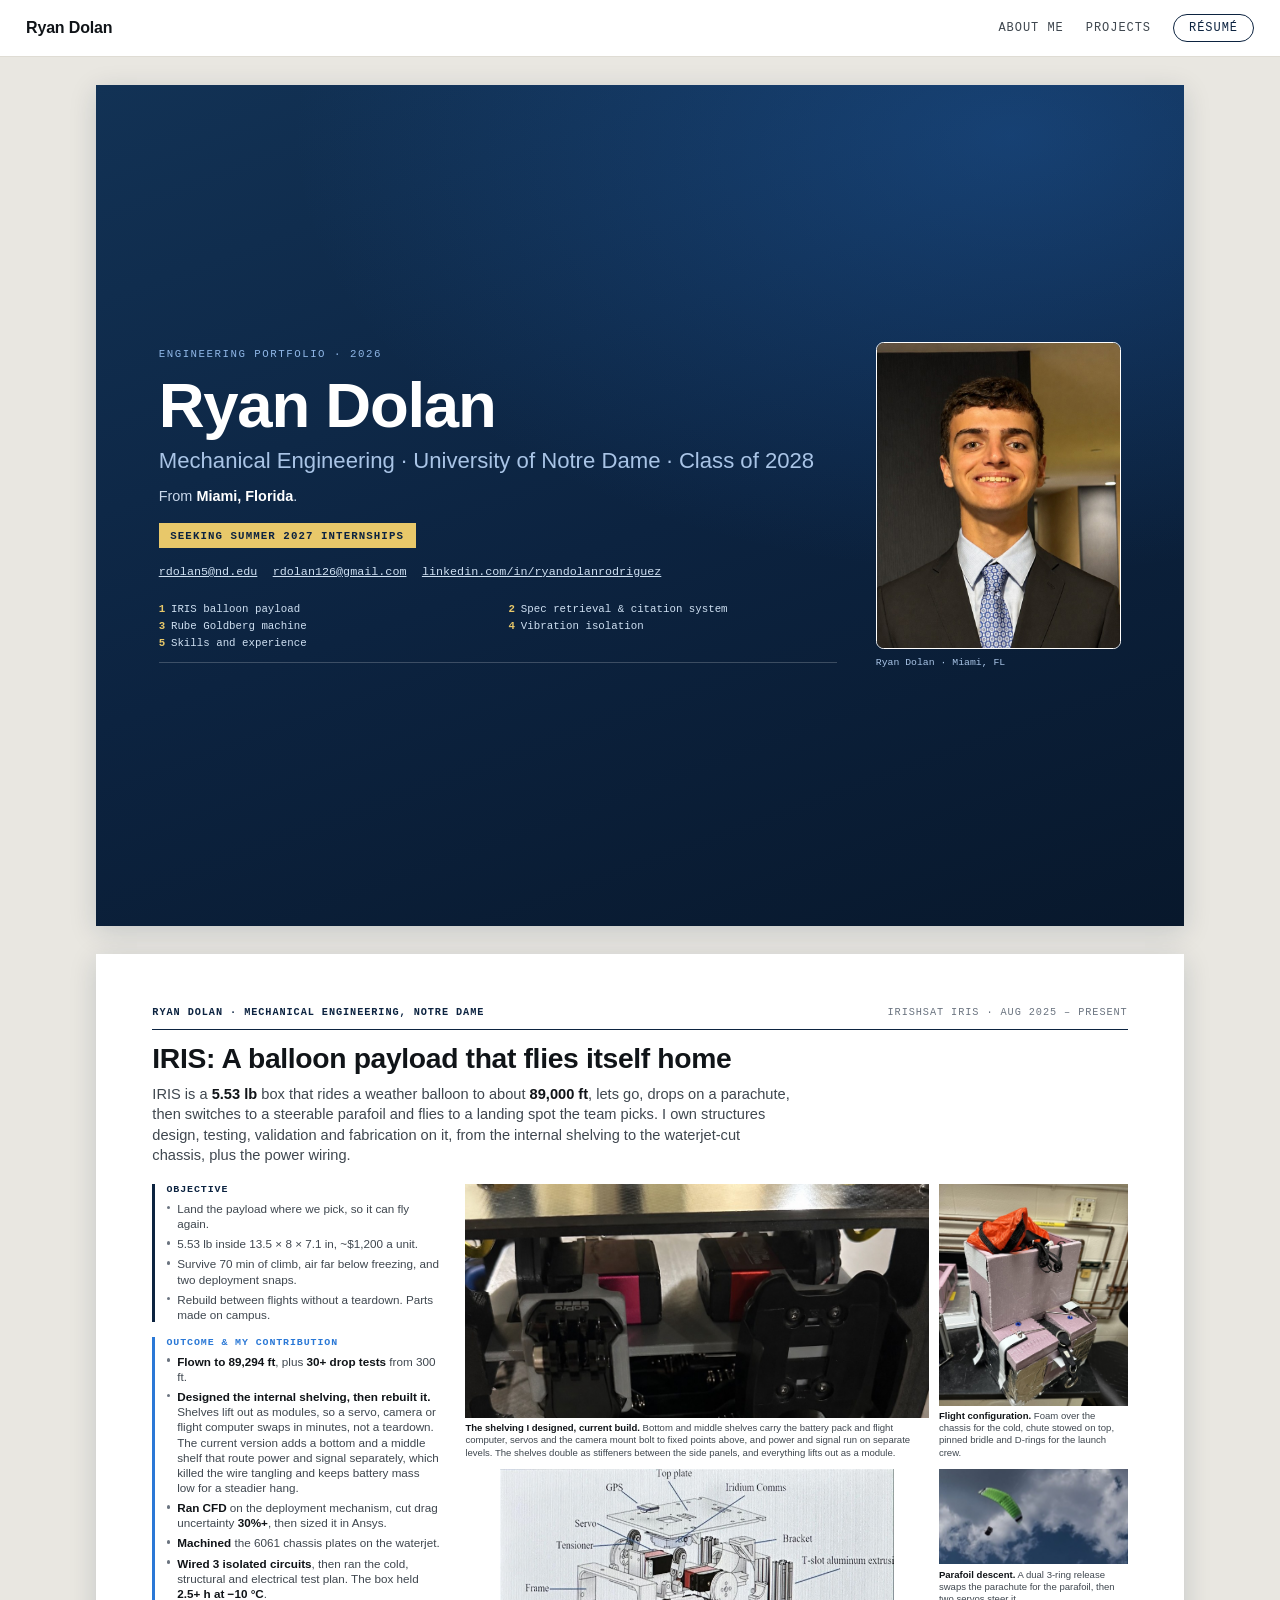
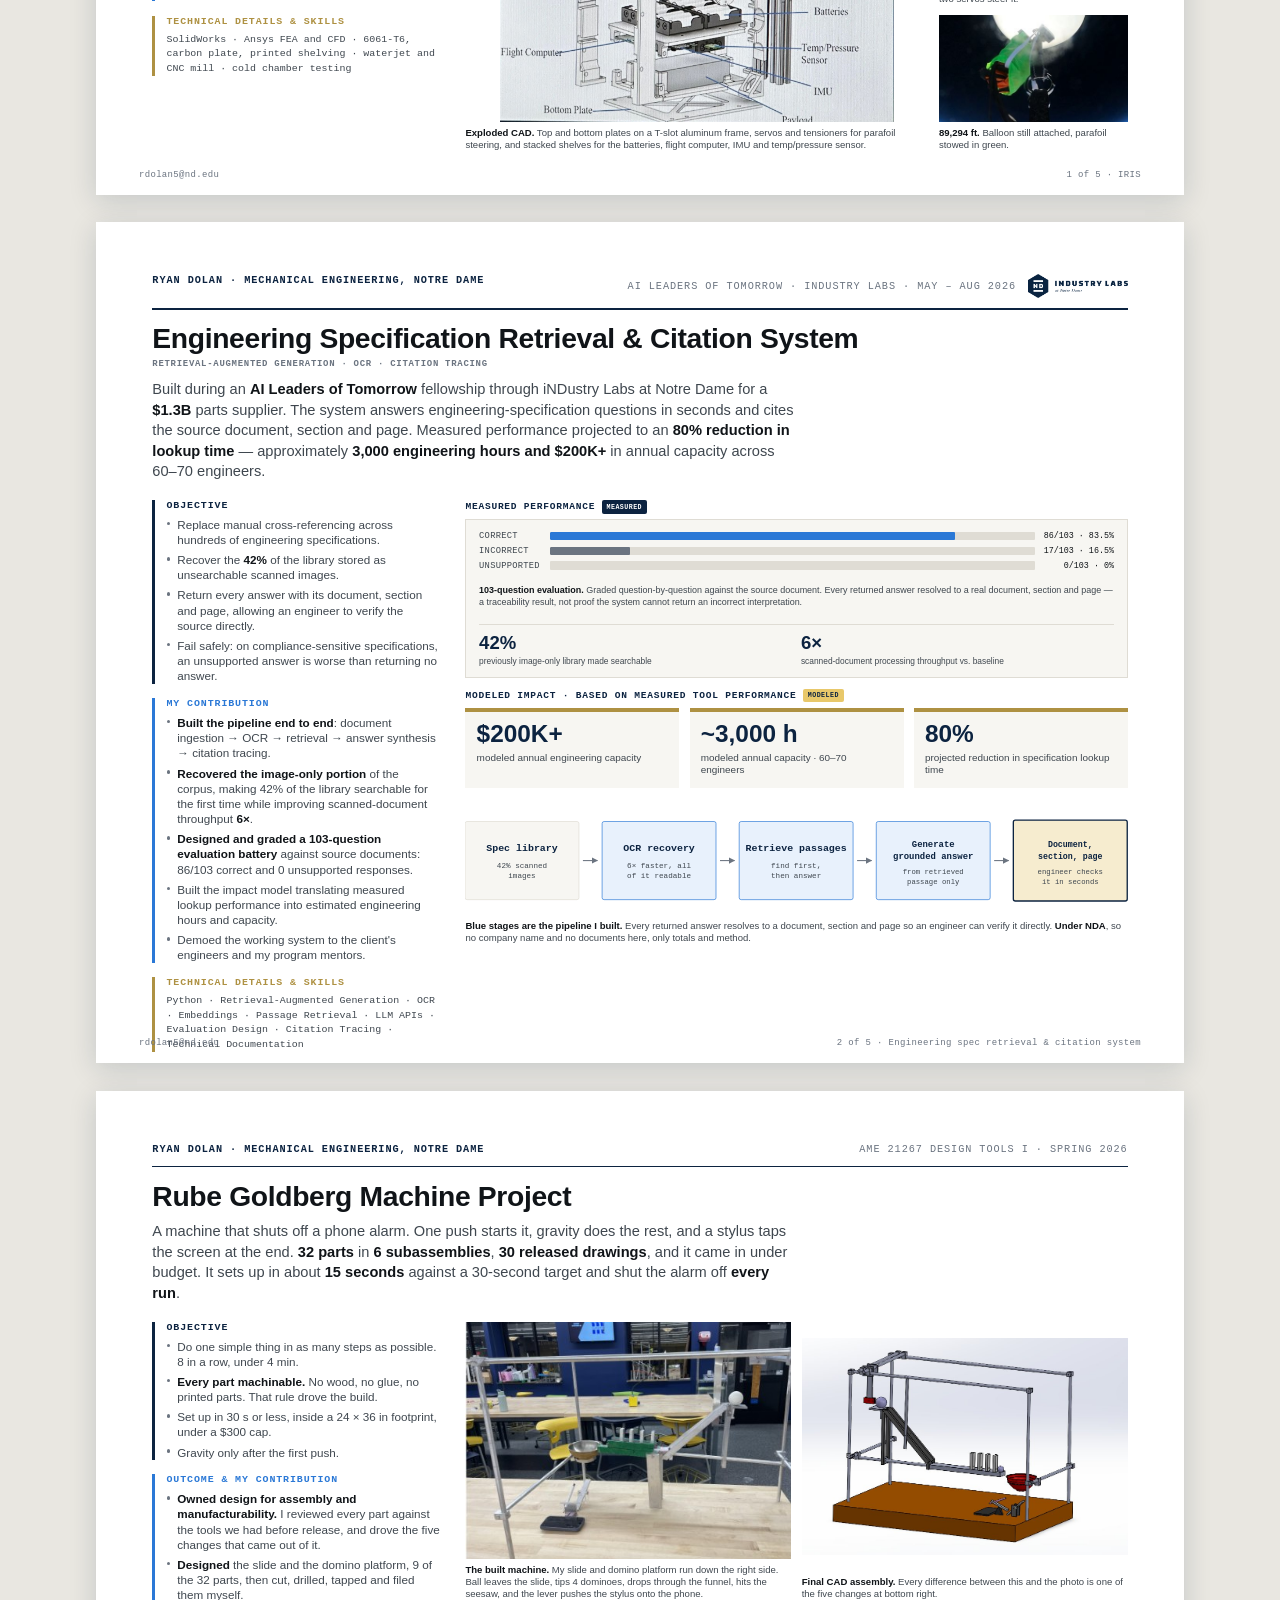
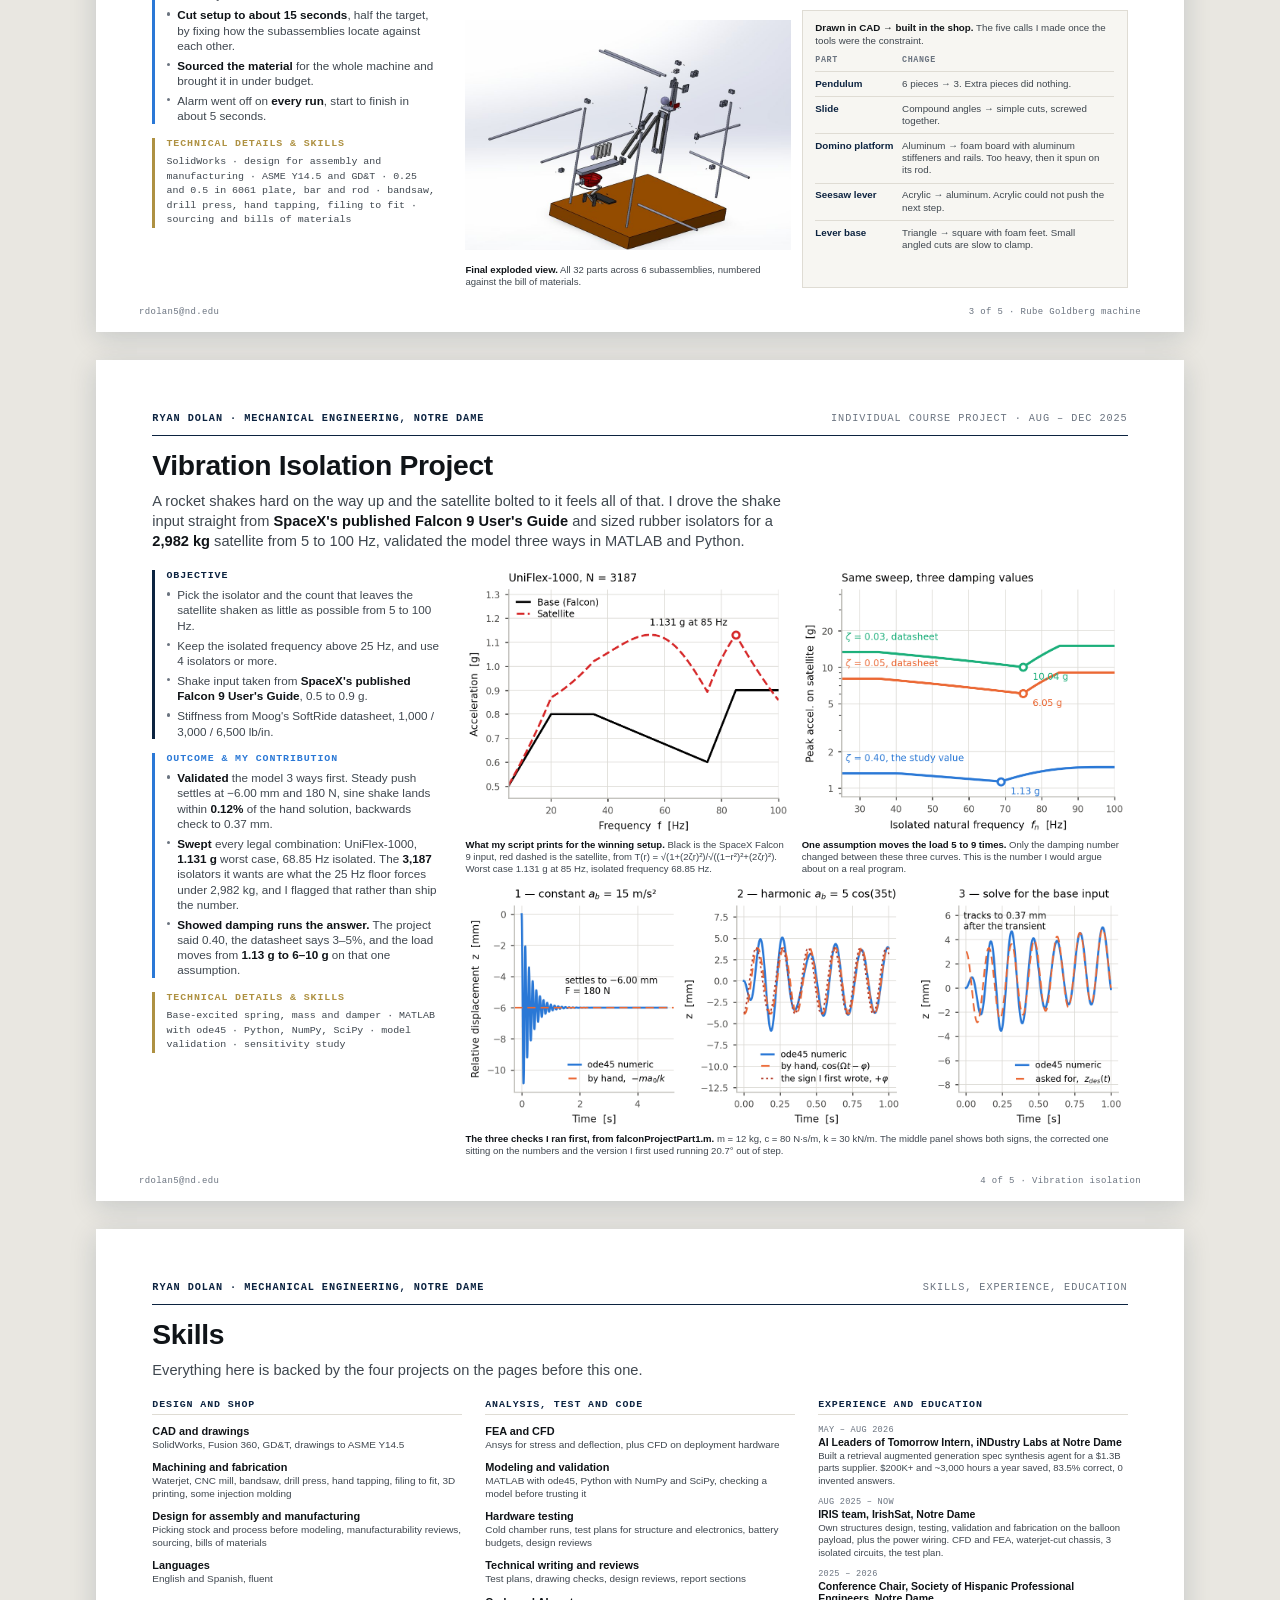
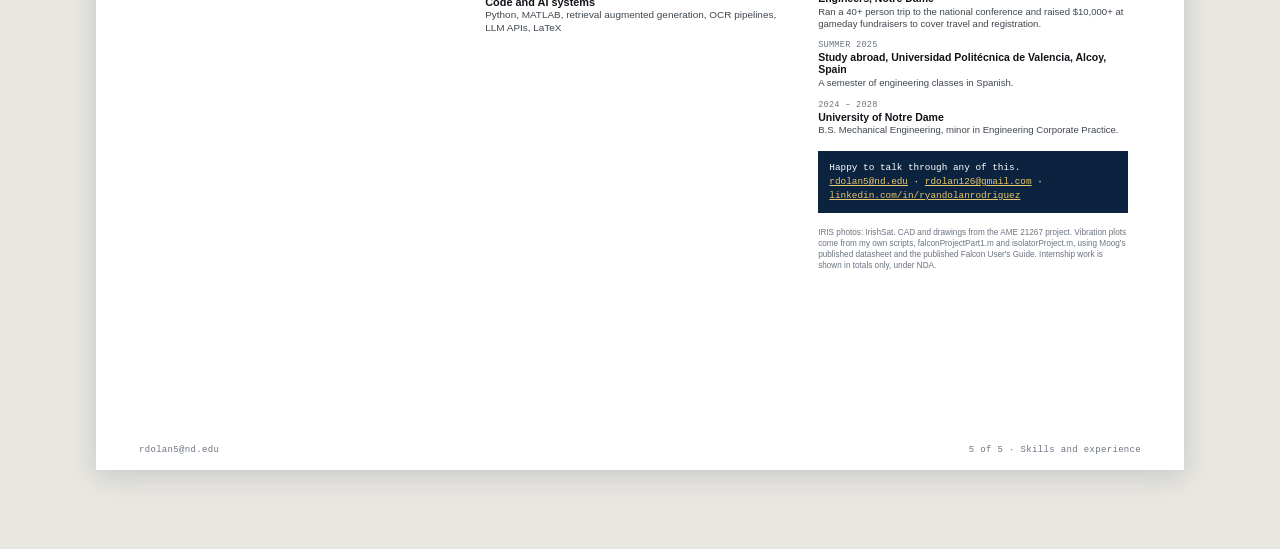
==== index.html @ 78725874 "IRIS page: add exploded CAD view Co-Authored-By: Claude Opus 5.5 <noreply@anthropic.com>" ====
<!DOCTYPE html>
<html>
<head>
  <meta charset="utf-8">
  <title>Ryan Dolan · Engineering Portfolio</title>
  <style>
    * { margin: 0; padding: 0; box-sizing: border-box; }
    body { background: #faf9f5; display: flex; align-items: center; justify-content: center; min-height: 100vh; font-family: -apple-system, BlinkMacSystemFont, sans-serif; }
    #__bundler_loading { position: fixed; bottom: 20px; right: 20px; font: 13px/1.4 -apple-system, BlinkMacSystemFont, sans-serif; color: #666; background: #fff; padding: 8px 14px; border-radius: 8px; box-shadow: 0 1px 4px rgba(0,0,0,0.12); z-index: 10000; }
    #__bundler_thumbnail { position: fixed; inset: 0; width: 100%; height: 100%; display: flex; align-items: center; justify-content: center; background: #faf9f5; z-index: 9999; }
    #__bundler_thumbnail svg { width: 100%; height: 100%; object-fit: contain; }
    #__bundler_placeholder { color: #999; font-size: 14px; }
  </style>
  <noscript>
    <style>#__bundler_loading { display: none; }</style>
    <div style="position:fixed;bottom:12px;left:12px;font:13px/1.4 -apple-system,BlinkMacSystemFont,sans-serif;color:#999;background:rgba(255,255,255,0.9);padding:6px 12px;border-radius:6px;box-shadow:0 1px 4px rgba(0,0,0,0.08);z-index:10000;">
      This page requires JavaScript to display.
    </div>
  </noscript>
</head>
<body>
  <div id="__bundler_thumbnail">
<svg xmlns="http://www.w3.org/2000/svg" viewBox="0 0 400 400">
  <rect width="400" height="400" fill="#0c2340"></rect>
  <text x="200" y="230" text-anchor="middle" font-family="Georgia, serif" font-size="150" font-weight="700" fill="#e8c86a">RD</text>
  <text x="200" y="290" text-anchor="middle" font-family="monospace" font-size="20" letter-spacing="4" fill="#8fb6e6">PORTFOLIO</text>
</svg>
</div>
  <div id="__bundler_loading">Unpacking...</div>

  <script>
    
document.addEventListener('DOMContentLoaded', async function() {
  const loading = document.getElementById('__bundler_loading');
  function setStatus(msg) { if (loading) loading.textContent = msg; }

  const FONT_MIME = /^(font[/]|application[/](x-)?font-|application[/]vnd\.ms-fontobject)/i;
  const MIME_TOKEN = /^[\w.+-]+[/][\w.+-]+$/;
  function toBase64(bytes) {
    let bin = '';
    for (let i = 0; i < bytes.length; i += 0x8000) {
      bin += String.fromCharCode.apply(null, bytes.subarray(i, i + 0x8000));
    }
    return btoa(bin);
  }

  // Error sink persists across replaceWith since it's on window, not the DOM.
  window.addEventListener('error', function(e) {
    // Failed resource loads (CSP-blocked links, scripts, images) fire plain
    // events at the element — warn only; real JS errors carry message/error.
    if (!e.message && !e.error && e.target && e.target !== window) {
      console.warn('[bundle] resource failed to load:',
        e.target.tagName, String(e.target.src || e.target.href || ''));
      return;
    }
    var p = document.body || document.documentElement;
    var d = document.getElementById('__bundler_err') || p.appendChild(document.createElement('div'));
    d.id = '__bundler_err';
    d.style.cssText = 'position:fixed;bottom:12px;left:12px;right:12px;font:12px/1.4 ui-monospace,monospace;background:#2a1215;color:#ff8a80;padding:10px 14px;border-radius:8px;border:1px solid #5c2b2e;z-index:99999;white-space:pre-wrap;max-height:40vh;overflow:auto';
    d.textContent = (d.textContent ? d.textContent + String.fromCharCode(10) : '') +
      '[bundle] ' + (e.message || e.type) +
      (e.filename ? ' (' + e.filename.slice(0, 60) + ':' + e.lineno + ')' : '');
  }, true);

  try {
    const manifestEl = document.querySelector('script[type="__bundler/manifest"]');
    const templateEl = document.querySelector('script[type="__bundler/template"]');
    if (!manifestEl || !templateEl) {
      setStatus('Error: missing bundle data');
      console.error('[bundler] Missing script tags — manifestEl:', !!manifestEl, 'templateEl:', !!templateEl);
      return;
    }

    const manifest = JSON.parse(manifestEl.textContent);
    let template = JSON.parse(templateEl.textContent);

    // Nested page bundles (iframe targets). Each ships ONCE, in the ROOT
    // document's manifest; frame srcs carry an about:blank#<uuid> marker
    // instead of a substitutable uuid. Every document mints the blobs for
    // its OWN frames — from local text at the root, or text obtained from
    // its DIRECT parent over the relay protocol below — so each frame
    // navigation stays same-origin with its initiator and a deduped page
    // loads at any depth on any host, including a file:// download's
    // opaque origins (where a blob minted by one document cannot be
    // navigated to by another).
    const pageOrderEl = document.querySelector('script[type="__bundler/page_order"]');
    const pageOrder = pageOrderEl ? JSON.parse(pageOrderEl.textContent) : [];
    const pageSet = new Set(pageOrder);
    const pageTexts = {};

    // ── Nested-page text protocol (parent-chain relay) ──
    // Page bundles ship once, in the ROOT document's manifest. Every
    // document mints the blobs for its OWN frames, obtaining page text
    // through a strict parent-chain relay: a document only ever SENDS to
    // its direct parent (which, for every document the publisher's own
    // runtime minted, is another publisher document) and only ACCEPTS
    // text from that direct parent; requests from below are honored only
    // for the document's own child frames, and the ROOT never sends
    // upward at all. That last rule is load-bearing: the artifact host's
    // frame-ancestors allows claude.ai (and friends) to frame an
    // artifact, so window.top can be a FOREIGN document — a top-addressed
    // protocol would hand page uuids to that ancestor and accept forged
    // "page text" from it, minting attacker HTML as an artifact-origin
    // blob document. The chain never touches the ancestor: requests stop
    // at the root, replies are origin-addressed per hop (never '*' when
    // an origin exists), and both directions are origin-gated (on https
    // a foreign sender's origin can never equal this document's; in
    // opaque contexts — file:// — everything serializes as 'null', where
    // an embedded EXTERNAL frame still fails the gate by carrying its
    // own real origin, and a sandboxed child of such a frame is excluded
    // by the own-child-frames check plus uuid unguessability). Shape is
    // deny-by-default: one request form, one reply form, no error
    // replies.
    // window.origin is the SERIALIZED SECURITY origin ('null' in opaque
    // contexts such as a sandboxed preview iframe) — location.origin is
    // computed from the URL and stays 'https://…' even when the document
    // is sandboxed, which would misgate every opaque chain.
    const OWN_TARGET = /^https?:[/][/]/.test(window.origin || '')
      ? window.origin
      : '*';
    function trustedOrigin(e) {
      if (e.origin === window.origin) return true; // https chains; opaque==opaque
      // file:// trees: Chrome serializes the file document's origin as
      // 'file://' while the blob: documents it mints serialize as 'null',
      // so the two legitimate shapes can never string-match — accept the
      // pair in both directions. https origins never serialize as either,
      // and sender identity (own child frame / direct parent) is checked
      // separately.
      return (
        (e.origin === 'null' &&
          (window.origin === 'file://' ||
            window.location.protocol === 'file:')) ||
        (/^file:/.test(e.origin) && window.origin === 'null')
      );
    }
    // Non-empty only in the root document (nested bundles ship an empty
    // island), so it doubles as the root marker: the root answers from
    // local text and treats a miss as authoritative — never relaying to
    // its (possibly foreign) parent.
    const isPageRoot = pageOrder.length > 0;
    const blobUrls = {};
    const resourceBlobs = {};
    const UUID_SHAPE = /^[0-9a-f]{8}-[0-9a-f]{4}-[0-9a-f]{4}-[0-9a-f]{4}-[0-9a-f]{12}$/;
    const pendingFrames = {}; // uuid -> [{el, frag}] awaiting text for own frames
    const pendingRelays = {}; // uuid -> [childWindow] awaiting text to pass down
    function mountPage(el, frag, text) {
      const pageBlob = new Blob([text], { type: 'text/html' });
      const u = URL.createObjectURL(pageBlob);
      resourceBlobs[u] = pageBlob;
      el.src = u + frag;
    }
    function deliverPage(uuid, text) {
      const frames = pendingFrames[uuid];
      delete pendingFrames[uuid];
      if (frames) for (const f of frames) mountPage(f.el, f.frag, text);
      const relays = pendingRelays[uuid];
      delete pendingRelays[uuid];
      if (relays) {
        for (const cw of relays) {
          try { cw.postMessage({ __bundler_page: uuid, __bundler_text: text }, OWN_TARGET); } catch (err) { /* gone */ }
        }
      }
    }
    function ownFrameWindows() {
      const out = [];
      for (const f of Array.from(document.querySelectorAll('iframe'))) {
        try { if (f.contentWindow) out.push(f.contentWindow); } catch (err) { /* detached */ }
      }
      return out;
    }
    window.addEventListener('message', function (e) {
      const d = e.data;
      if (!d || typeof d !== 'object' || !e.source) return;
      // Origin gate first; the structural checks below (own-child-frames
      // for requests, direct-parent + solicited-uuid for replies, the
      // root's never-relay rule) are what hold in fully opaque chains
      // where origin strings can't discriminate — a sandboxed root's
      // FOREIGN wrapper still fails all three even though both serialize
      // as real-vs-'null' rather than matching.
      if (!trustedOrigin(e)) return;
      if (typeof d.__bundler_need === 'string' && UUID_SHAPE.test(d.__bundler_need)) {
        // Requests are honored only for this document's own child frames.
        if (ownFrameWindows().indexOf(e.source) < 0) return;
        const uuid = d.__bundler_need;
        const text = pageTexts[uuid];
        if (typeof text === 'string') {
          try { e.source.postMessage({ __bundler_page: uuid, __bundler_text: text }, OWN_TARGET); } catch (err) { /* gone */ }
          return;
        }
        if (isPageRoot || window.parent === window) return; // authoritative miss
        const waiting = pendingRelays[uuid];
        if (waiting) {
          if (waiting.indexOf(e.source) < 0) waiting.push(e.source);
          return;
        }
        // Never-answered uuids would otherwise accumulate forever under a
        // request spray; past the cap (far above any real page count) new
        // relays are dropped rather than remembered.
        if (Object.keys(pendingRelays).length >= 128) return;
        pendingRelays[uuid] = [e.source];
        window.parent.postMessage({ __bundler_need: uuid }, OWN_TARGET);
      } else if (
        typeof d.__bundler_page === 'string' &&
        UUID_SHAPE.test(d.__bundler_page) &&
        typeof d.__bundler_text === 'string'
      ) {
        // The shape test is load-bearing beyond tidiness: the solicited
        // check below uses the in operator, which matches prototype keys
        // ('__proto__', 'constructor') — an unshaped key would reach
        // deliverPage and throw, painting the error banner.
        // Text is accepted only from the direct parent — the document
        // that minted this one.
        if (e.source !== window.parent || window.parent === window) return;
        if (!(d.__bundler_page in pendingFrames) && !(d.__bundler_page in pendingRelays)) return;
        deliverPage(d.__bundler_page, d.__bundler_text);
      }
    });

    const uuids = Object.keys(manifest);
    setStatus('Unpacking ' + uuids.length + ' assets...');

    await Promise.all(uuids.map(async (uuid) => {
      const entry = manifest[uuid];
      try {
        const binaryStr = atob(entry.data);
        const bytes = new Uint8Array(binaryStr.length);
        for (let i = 0; i < binaryStr.length; i++) bytes[i] = binaryStr.charCodeAt(i);

        let finalBytes = bytes;
        if (entry.compressed) {
          if (typeof DecompressionStream !== 'undefined') {
            const ds = new DecompressionStream('gzip');
            const writer = ds.writable.getWriter();
            const reader = ds.readable.getReader();
            writer.write(bytes);
            writer.close();
            const chunks = [];
            let totalLen = 0;
            while (true) {
              const { done, value } = await reader.read();
              if (done) break;
              chunks.push(value);
              totalLen += value.length;
            }
            finalBytes = new Uint8Array(totalLen);
            let offset = 0;
            for (const chunk of chunks) { finalBytes.set(chunk, offset); offset += chunk.length; }
          } else {
            console.warn('DecompressionStream not available, asset ' + uuid + ' may not render');
          }
        }

        if (pageSet.has(uuid)) {
          pageTexts[uuid] = new TextDecoder().decode(finalBytes);
          return;
        }
        if (FONT_MIME.test(entry.mime) && MIME_TOKEN.test(entry.mime)) {
          // Strict artifact hosts allow font-src data: but not blob:.
          blobUrls[uuid] = 'data:' + entry.mime + ';base64,' +
            (entry.compressed ? toBase64(finalBytes) : entry.data);
        } else {
          const blob = new Blob([finalBytes], { type: entry.mime });
          blobUrls[uuid] = URL.createObjectURL(blob);
          resourceBlobs[blobUrls[uuid]] = blob;
        }
      } catch (err) {
        console.error('Failed to decode asset ' + uuid + ':', err);
        const blob = new Blob([], { type: entry.mime });
        blobUrls[uuid] = URL.createObjectURL(blob);
        resourceBlobs[blobUrls[uuid]] = blob;
      }
    }));

    const extResEl = document.querySelector('script[type="__bundler/ext_resources"]');
    const extResources = extResEl ? JSON.parse(extResEl.textContent) : [];
    const resourceMap = {};
    for (const entry of extResources) {
      if (blobUrls[entry.uuid]) resourceMap[entry.id] = blobUrls[entry.uuid];
    }

    // Artifact-host CSP (connect-src 'self') refuses fetch() of blob: URLs —
    // consumers read these Blobs directly. Survives the swap like the error sink.
    window.__resourceBlobs = resourceBlobs;

    setStatus('Rendering...');
    // Page uuids have no blob here — they ride inside about:blank#<uuid>
    // frame markers the pass below resolves after the swap.
    for (const uuid of uuids) {
      if (pageSet.has(uuid)) continue;
      template = template.split(uuid).join(blobUrls[uuid]);
    }

    // Strip integrity + crossorigin — blob URLs from a file:// document inherit
    // a null origin, so crossorigin forces a CORS fetch that SRI then rejects.
    // The manifest bytes are ours; SRI protects against CDN compromise, not this.
    template = template.replace(/\s+integrity="[^"]*"/gi, '').replace(/\s+crossorigin="[^"]*"/gi, '');

    const resourceScript = '<script>window.__resources = ' +
      JSON.stringify(resourceMap).replace(/<\//g, '<\\/') +
      ';</' + 'script>';
    // Inject after <head> so the DOCTYPE stays first; prepending the script
    // would push the parser into quirks mode. DOMParser always emits a <head>
    // (synthesizing one if the source HTML omitted it) but may carry
    // attributes through, so match the full opening tag. slice() rather than
    // replace() keeps us clear of $-pattern substitution in resourceScript.
    const headOpen = template.match(/<head[^>]*>/i);
    if (headOpen) {
      const i = headOpen.index + headOpen[0].length;
      template = template.slice(0, i) + resourceScript + template.slice(i);
    }

    // Parse the template and swap the root element. Scripts inserted via
    // DOMParser/replaceWith are inert per spec — re-create each with
    // createElement so they execute, awaiting onload for src scripts to
    // preserve ordering (React before ReactDOM before Babel before text/babel).
    const doc = new DOMParser().parseFromString(template, 'text/html');
    document.documentElement.replaceWith(doc.documentElement);

    // Resolve page-frame markers: mint this document's own blob for each
    // framed page — from local text when this is the root, otherwise by
    // asking the direct parent over the relay protocol above. An
    // unanswered request leaves the frame on about:blank, the same
    // degraded state as a refused embed.
    {
      const MARKER = /^about:blank#([0-9a-f]{8}-[0-9a-f]{4}-[0-9a-f]{4}-[0-9a-f]{4}-[0-9a-f]{12})(#.*)?$/;
      const needed = [];
      for (const el of Array.from(document.querySelectorAll('iframe'))) {
        const m = MARKER.exec(el.getAttribute('src') || '');
        if (!m) continue;
        const text = pageTexts[m[1]];
        if (typeof text === 'string') {
          mountPage(el, m[2] || '', text);
        } else if (window.parent !== window && !isPageRoot) {
          const had = pendingFrames[m[1]];
          (pendingFrames[m[1]] = had || []).push({ el: el, frag: m[2] || '' });
          if (!had) needed.push(m[1]);
        }
      }
      for (const uuid of needed) {
        window.parent.postMessage({ __bundler_need: uuid }, OWN_TARGET);
      }
    }

    const dead = Array.from(document.scripts);
    for (const old of dead) {
      const s = document.createElement('script');
      for (const a of old.attributes) s.setAttribute(a.name, a.value);
      s.textContent = old.textContent;
      // text/babel scripts with a src: read and inline. transformScriptTags
      // does XHR against the src, but blob:null/ from a file:// origin is
      // silently dropped. Inlining makes it a plain inline babel script,
      // which transformScriptTags handles unconditionally.
      if ((s.type === 'text/babel' || s.type === 'text/jsx') && s.src) {
        const pre = resourceBlobs[s.src.split('#')[0]];
        s.textContent = pre ? await pre.text() : await (await fetch(s.src)).text();
        s.removeAttribute('src');
      }
      const p = s.src ? new Promise(function(r) { s.onload = s.onerror = r; }) : null;
      old.replaceWith(s);
      if (p) await p;
    }
    // Babel standalone auto-transforms type=text/babel on DOMContentLoaded,
    // which fired before we swapped the document. Trigger manually if present.
    if (window.Babel && typeof window.Babel.transformScriptTags === 'function') {
      window.Babel.transformScriptTags();
    }
  } catch (err) {
    setStatus('Error unpacking: ' + err.message);
    console.error('Bundle unpack error:', err);
  }
});

  </script>

  <script type="__bundler/manifest">
{"8a163c71-49df-4719-a00f-afc0848e85d1":{"mime":"image/jpeg","compressed":false,"data":"/9j/4AAQSkZJRgABAQAAAQABAAD/2wBDAAYEBAUEBAYFBQUGBgYHCQ4JCQgICRINDQoOFRIWFhUSFBQXGiEcFxgfGRQUHScdHyIjJSUlFhwpLCgkKyEkJST/2wBDAQYGBgkICREJCREkGBQYJCQkJCQkJCQkJCQkJCQkJCQkJCQkJCQkJCQkJCQkJCQkJCQkJCQkJCQkJCQkJCQkJCT/wgARCAOIAvgDASIAAhEBAxEB/8QAGwABAQEBAQEBAQAAAAAAAAAAAAECAwQFBgf/xAAZAQEBAQEBAQAAAAAAAAAAAAAAAQIDBAX/[base64]/[base64]/GvHj3ck8ufTzrhnrhMTcrGd5MZ1kznWCSwlKKMyxlmxQBACAIEsEsAJLCCEogAAFgoFgtlFlLZS2UtWrrPRWt0w3CSobm6a0iNQykNyaLpuLuRb14do9vs8/pl58/[base64]/F6JfX6PL3iSl6dOfaPZOepfN4PZ5bPk8fZ5954565rk3DGdjm2PNKZkoyoksVLACASwSiSiAiiAgAAAFlFUVS1o10gu89F1tsm51jjnrk5t0mr1OfXp0jN65Xj1z2Gu/iOnPOzr6OHaOXPt5y4xzrfDp1p2m467zuXj1mS75w9F8sPRy5Dl4/d4rOMvDU65x1Oc6YMtDxymcqMqJLCKMrFSkixYsIsEogGdQiiKJQihZS2UtlLvOy6mjfXn0O1z0lnQMzeTLWi730lx3z0Nc+klxRNcqWW6JXOunG5Tlm5rpqaN9eXaO2d2XFx1McunJM8d4rHXmN+XrE+T4/[base64]/sufp+rXTOvE9CPkNN5xNww0MtjE2Oc6QxNww0MTcjE3pePv8A0v5/nfz/AOxmeGfZz8mPDx+hy8O85vzvpb7a/OP0Pm9W/[base64]/RcflfR8XPnn3+blnyZ9Hh05+Dfq667dPD7o578/f3ddVr0b16vP7ZZrrkzvlY1nIurSS5My5JIoUxOuDHTGjWNDGd5MTeTMsoBZRZooLrI1jNPb7/AB+rN9JZeU6w4Y64MtZLMq05k8WfVnU8+fRzTjN5MywSkysEsEsqKJNQzNDGekjDcXM1ZN/T+Tjyc75+/wBzyc/mfN+ng4+aeyuXf5nt3r078/r9/[base64]/[base64]/n/1Pl4c/[base64]/yGNfmd69eOP6W6/X8941OXHtw1MTPOzrMDWNWMeid1vTO5dY68zkmU3icjV5dLNMVa1o5zeSKJNCW0bxuOvbn1lre15uvKJzxzsvHWLJ1x0NL0l11zs06pfVOqM2Kxx6cE5XA78pzqee8Lm8Ofgs918neu+OiXnubK3o5bal6+/zfSl7a6s3k1gnLrzM5nKumOeTecYT83+b/AKJ80+R+m8v1pOU9fDV83D1eWzycu3Ped8M8bPX6Pm+iX6HbxfRzrd58pfXxkOWdc0xhnUw4Ys9HXx+qPX04eiame2TjOmTNBYLvG47dsdZbvOpXm9Pms8baue97M66bjG94Om/P1j1uBfrzOYzx1wsnKefTfP5+Ln34+do9nLHSvHz9PWzx+jruX2b6+vGvhz6vJPNvr1Xxb9Iv0PzH57Ov6c+R7zpnFRz1isc9ZOXHrwszjHKzrnlo7enz0+pnyeuXyeL3+PU8fn9fy94ebzTU7ez5/ry+t9D5HfOvRPJpfXvy+qXPP1c08Pj9fzN58eNZs9Hr+V0Ppdvj+7N+5383fO7neCSAodM9o6d+XSXdylcevNOc3a59NUUGM8jt04dDSK+1hwxccZy1nn5Hl1PI93j3li+2Xr6Ms3GOnM16PN6l9P0fB7ca5uma48N5R7fN+Szr5vwuHsj6H9R/n39DrUpOWOuDhjfKznx3x1Mc/Rxs4Znk1PZjxca+36/y3uy/Q+bmmvL8D6fyOnO3XGy9fPY9/v8An+ma9j449f2fg/Ql+r8eeJPJOF1nWLmt3OifW+V9Ca+v6fle7F7+fmXr05do1cxe3fl0jU56l3rlo7ZtOfS6M43xNY4+avRPH1T1uWSuLU/Qc5yxrHKTU82t1nn01FvWw82XM089rr9H5/183l7PBiX6nPzQ79fH7TX8b/s/zZf5D7vr/p5frenlLPRvy9E7cs5WcNcLOfK87PXyWz5vi93g3nn5+/msu+fQ+l7fjdZfX8vv8q53z1KznWUqFWE73zl78ISwBBqU6evj6prvPmSPo+v4ml+9r5/eX0dfJ2j2b8tXp28Pol9Pbh3l63NjSDn5vTzPF5fZ5dZ8+OPDWfp9Pj8a+y/Pj+gZ8fbnveNZrHi9vgufP7fH6z03ho8evHdTpeez6n0/h/W575eT3eI9fp8fvldvPk9c80TpnFXeM4Ot4Q7545s35pwsYc7O/bw9Dp4vR83UnlZ1l256Jme+Xwa+l5rPJx9PA5SkiwAAgAAAO3fxipF1rBPd1+d6Zr6W/NJffnw09fo+VZf0Hp+L9POvZrl0zTUMY68zy+P6Hh1n4vL7nLWfh8fsZr5L6jWfr+jxfT59OvDt5s3rjtmzyXrzsZ68jx578NT0cc9zz+/yXN+t6OXqxucNeGzXLh49T6+fndU118vU92/B0l9meEXrz5c7N8eWbm+fy+XU+jr5lT2+KdCPXyN498Xw/Q59Tyef0eUnS5s8+blMrAACKIsABQACVS9eNX0MdpeHTXA9vXw/Uln2PD7c69PXjvN7XG5c51k5ef0rEvOpZs5MrPn/AE/ka1n7V+F6c6+veVl4+fPzdZ+t5vF2Trx7Kkx6B6cerOvZ08rOufh6+bWeOenm1n0XfI7a83UzudpcTpzMZcbOGbwszw9Xl1mbn0JeP0+2c6zZg1jj5q93T5/rOXi9PluevHPBEsEBKIAAAAAAACoNdOOl69OfulnsvuzZ6kzvpfLT2a8neO2dJeK5sce2K5TXMqLPg46+bpy9U82l/ST4XTOu/hcdZ6OWz3enz7mr6fD9LN7zMl68phHn35tTy6vrNZ3kvHtyNd/HT6d8naXXGSzw8fR6rPn8Ps/MOH1vm9j6/n5dJc8+mrPm+f2eGz1PLzKwSwAIAABKIAolCKIUihKJvNN/S+Z0X7ft/M/Rzr7t+Vyzfo/I3y1O31vy/wBbN/QdPn+jOumLkzy1xq8px1MvntZ7eT2crnxz08LMOnMIRrJfb0+d3mvq+n4uc39Hy+V6pfV4vXhPLcNOnbz9oeD3+CzfLjxs9c4ZPten4f0M678ukPB17cE7+Tr4q59sdbNe3y+7N59PPbb8/XkuZksQhYAAEoASiKIoiwAAAAWUFG1XWZY9GfPK6+z5/[base64]/L0PV6PD61rzE4C5gAIABAAAAAAAA36/D0Xt5t5MBAUEFJpDWLCSlggAAABKIogAAAAEsACwLAohSKAFgsBrNBTXo8/[base64]/8QALRAAAgICAQMDBAMBAAIDAAAAAAECEQMSEAQgIRMxQCIwUGAFMkEUI4AkcJD/2gAIAQEAAQUC/wDRtfr9Gv66kJfrqF+vr9fX6+v19f8Ao3f/AOc1o9SAsluMlOP6zJ6jmz0txRUS/wBVeOSxwnGfZPIoCjsKNfq+LSJ0uX/4mXJU8XWSRglsnvkI41D9Zz+Z9VNqHvwsnpST2j+sulm6nqfVlsXZ08PVy/rXVTjHFJ+TDgnlMWGOGP611GJZcOP+OySF/HYkKKiv1mhLy/f4Vf8A1FRXwa/TEiuyvv19y/z6RRRXNfAormv0RFmxt2N/Da/RbL4sUvv1+o2X9miiiiv11Go4lfra4QyrTX2q/UFzXE/sUV+oriJqajiOP6UvvriDoviUeHEr9YQkRiUNDVD/AFmJjXZJcNFfqyQiEqE0SkRi2NGhoaDRX6GvuX2rixWQgIaK4okMfY+H+air4r4C7IkLYlXZIl2Vw/zq++u1EURdF3zZIfaxj/OLvv7lCRCFCiew+JEh8Llj/OrsfYuaH3oxQTNSmNFDQ+GiuzUmvzq5vtXY+xFGpGJi4RpZLGSj4fD5SIYrHjpZYj/PN/eRHhMjl0P+gg/BZkKKNRoSIwIx8ZImSJKI/wA0ly/uUJEYlDscXWzISuWfMoLH1EZQ9aI5LhrihERe0icfOSNEvytCKKK7H9quUJdjjZq2TlNqDcIxkep4gy+VESF7MkZV4l+US5X20hI14oYoiiakCuKGuH7TfnEvFEebFITLLJskTRRRRX49K2/t0UUJCXDInpmqQ2iyJqSXNofssZGNCEh+OKXCZublWOJOND/Jey5RQu5FCiUUMoSJf04Qjckxj5QmIRLts2PUNyXlMY5inf45coX2VxESF2SfFc2WPlcIQhiHEfDY+EyTJGfNqY5uQhfkFyua5SEjUUeL+1Y+VwhEfBIssY+H2PHa6jDRGWriIX49C4XZRqJdl9iGiub7lwhFjlwmN8PthHx1eJyMq1ay+MKb/F+32F2L7Vlllj4fdYhdr7VEUBeDLHxmwqahi8x+mKd/iV2LvQuLL5vmyyyyyyy/sIssT70hERkjqvpXqPb1XIwqyWM1+Rixyzyf8f1KH0WdEunzR+2uxfYRZf2LLL5sssvvXFikbFl8xRRFCJSJ5KXU5Iyj6HjBjox+CRV/Gx9G3HPCXV9R/HY49Bh9Yhl2nPLbmo0+ixSJ9HOI04/aXavnXxZZfKIoS4bJsyN3OOzVVjxkUalfEhCWSXTdDi6WOb1f5Pqenxxhhj9OP2S9k2JjysU4pUshl6aBLDOHelzXFC76+RfKfCIkUUMmTk7krJwdwh9OOPiK7K+FjyTwy6r+Qzzljwwwxf8Af2FEim+PYR/u7TUjZsyYoTXpyRVkV4orlIo1EjXtor5qIiIlkmSfDKFESoXyI5smMh131QywyT1vI/plrRVt/S/NyaKs21Xqaxx9XGa9OoR9uUKJRQkUNfgkJkZEXwxo1KNRLtr49GPqZ43jzRzymm5ZFq9blk8P07cmSnRC7hDcy5BLxyiIuFw+KKK+2vibGMiIaKK/AtGPNPGY8v8A0PN4PTZkdH94OOSctIxU8jMcPp9T/wAq9uEYyhr79FfEsbIkBEeaH3XzXyaMWb05PqYZTqOpjEjgllJ6wxtPLJKGNOcnL044ob7Y4u+EJ0J/bfc/i0RRFiFKhyFw+2yzQ1KHEr4ddlceYTy4I9TmzaY8Tx+oZZqC0nmf0Yk3LLLFUDdRepRQuyh9t/ef34IjESriiPD4feoEojj8ryiOT1Z9RkSPQc3ny6pY5ZiUowjcpEZRa6XJbooXFFcND+wvjsgiKFwuFyxj7KFAUPE4jh9L+TQ42YtIS6jJQ+nMuXysJkyRMW03ejxzWbH3sfeu+y/gxFwmJlmxfDH2RiJcVZKH0zjT+VpZD/[base64]/GrMun6Txjxym8HS4sBRQyQ+EjfzsJkWR965lw+GbDmLJYhcUV9hCFyybNuUhIooXCEUVxY5EnxZsSY2SZKQ5yUk74gthqihFFcRVkI0Yly+GMZfZZsZcEGYYbETUaGSHxuxmxCdkP7LwSkbikN2MY5DZPIoiyRkKJAUqE0/tIXbLyalFcUJdiZvyxjGxmxuOZZI/1w2Fi1IYdjDj1MmIcDUUShxIRooj/AF7WMaGMsbL4RF0JkkSJjJeBslMsxmL3uhzNhPlkvBPISbbuhdQ0sWdmXK2YsjrHJl/YRHtfFFC4Q+5jY2NkpjzU3nNmKQpHuaEVQzHaMbHGx4kSxigaFFH8v1f/AD4ej/lM/Rvpf5LD1Zubc2PhjY2MsQjYhMu1IkMzS8uT4RGRjmN7cOWpGYlaUDJUFKSkTWp/rKE6W5hnbgLm+yhIoRfL5rsbLEIb4kxsZJkpk3uLE0NlSkYsfhofHuRRFeV7P3obo3I2zGkddmj1HWSnOE+kW/VJeaH2MYxj4s9Sj1URypmPJYyZkMr+pLlMjZjTGSj9OOXnFkUY+vE6iTkeo0OTkX2JGDGkITHI24XK5ssXD4rmxy7LJy8WSY2Sl4cyf1CgoE1K0QNy+GREQIvhsyeSEGZMOSUf5T+SeLDZDKpH8Zgl/wBf+3yxjGNn+Mm6HM2sbo2MWbUw5NlNmeTrV3VJ8WQyxH1Ea/6pH/VJmJ/U5qtljU8+0S+bNhMjOiOW3/jkIXFiYnxfK5S5bHIlOj1RTNzcm/pskxsl7VZ6SPSPSQunTHgUVqPmHmWhFURlxZdkDNGU8PUYsmHKdH0k+szYMUenxWXy2MY+ETMvHsN8IxT0HOySMsoxbk2Pv3oWVjyOXevJqY8ez3jBvqWRzEciLLLEJjkbkZcLtZKyTJDY8iQsqNiWZHsSZ/suLo9SJuRnRLJsOQ2bCkYv7MbPVp+o5Ig7aLOs6HF1scn8D1MZ9D/G/wDBk4s2NixskNlkZEnZmViJcoUiOQyzuP8Ao/gIoTqO5sbG5hkbmwpCkN8RELtYycbMipSyeX5E2TyM2ZuN9mWZFu0R8klSc3akOXm6Ondj9mSMT8a2RhqXy5F3zZZZsORKRZYpFkiXjiQj2Ni2j6mLGOI/HwYSpzyWuULJQsll+InsOZGZHIiLELtZIyf102Gmi2MRBm3LMmOiK8/4mSl9M5U4zbFDdtamPKoqGTdTH5F4I+zmbmxuWi0bFllljY2N8M2NiU/Es6Y5l2Vx/sMY4pDyWbE/hX2Xxj43oeU34UqMeUjIT7pIkiOMy4dj/nY+lbS6NojIh5lLljga8SQ8SFA8QUlsJamPJRUpkMSPTRKROVJTNz1D1pNxmzcssss2GxslkUR5keqesetsr4XvoUezv6cknWvgcLWvx9zcciyMhSKMbIeUhdsjW3GJKKKFFExMxKkzy2hrj/aJ5NSU1XqC+o/qPyQ94N1H2kxyp5JDnRGcpcR42FM2NhyGyyRlk75shjcj06SxyuEPpljsWEa8T9rsjHYlJxG/kUhRQ9eIPzFqSWPxjXC7XxZfFk34j5lGRshSRXloZYshlZWyoUvDtkMdmPp6cagPKjLOx+R+8iPt7EPLkf6WNmxsTl52bMnMVsQwttRopFcMs9ycdiSoxtJSkmP5O/CQsVmPHSghc2LuZZZRvQsxLOYMlmw8hPISzO1mLtQJVYiIpcMlMvzNpCmpkfaRC0WWLyOI0OJq0SXE1aErMWHzHHQ/c3HkHNkW2f5KdcSdfMiyJBkBIY3QpGwnw+1rhskyxNEMmkoZFJTZllQ/PG5gn5lQiB/iHkNx+RujJNycPAvavJt5vzBl8eCRIpoXlSiQ8PCOdCGUT9tiBPKOTbv5sfeFEKIi4y0ZbRj6lmOVkXw+Hw2WTyUpwriyyGbRf9TJ5NyyyKt41qWSTvHH6TY9xjZP2hjsWM9hTviSIyIzZBll2TYvfSx4UTXlfSRyU9tuNh+0lY40J0N3+A2I5GiGc/6KJ9ULOiU4ss6fIRmbF8MbNiTozyJKxx+wpUQzG6tSRjmi0x1xObuz/Losfttq/UHmsTNzHNNFeZobafq0LqLjNp8JF0Q8xryTpKcl+EUqNi7IE6s6eSUkLixsbLMkhrZj95I1HGu+Ksf0pZWjHkkKRsmSgSE/AvZ+0lblGuNuIToU/FjQ42PFZKOqFxFIiqXk3Mk2/wAJXZbL4gY2xSHI2HIlMc7GLwKQ5cWOV9yP6m1ij59hMsc/HuLx2Mn2I9SiExM1RRnlXEeE2R/rr5n4G/wll8XzFW44PPiI8pHIzYlKhuyyyYnx4J+/ffClQ52YpDfG2opWbotEppDk5Eu5SojkMcvGWajGU9miPs5+YKyWRRSk0PyThw/lalfdi6W7abEXR6rHNilzk4TL+6pUQlfE4knRsYp2nDzsoku9M3/8eSTb4Uhe7yUJm7ESiqaG/kpGlIf3IOhsiexJ8KJGPmSNNlkhS+BbNj1GOV8J0er4l7t96N/p5caK52Iy85H9Dfyo0jJNON/dQhezGNUWRkxlmX2+NFkvH2b5j7y8rsgrJPw/kr4UHaKLVbIjJEi6Ju/wqfjsujax/irIOjdEpliVihRqas0+Wo7DjX5+yLsTPBP+vyoOm1sNV+cix8KRGaLWry/LQvBNqQ1X2qGvyiL8P5im0WP9AXtf69/j/XUN/wDu7//EACQRAAEDAgYDAQEAAAAAAAAAAAEAAhEQUAMSICEwQAQxkGCA/9oACAEDAQE/AfhfhMzuhP8AEhsp2GW27wyM26xsZpdssSIRtuG6Cs+8p2IT83Bbyhzyp7553ORpnKD1NqKdpCDrWWItIr6o02xzF6qEN+9HM5kr1QJptpajQJtte2aAJotxag24TYJ6h7o1jhlTQ1mkonvSp1nnlTWdRpNuPGKzWe2OCVNxmzTQG4D8TP8ANv8A/8QAJxEAAQMEAgAGAwEAAAAAAAAAAQACEQMQIEAwUAQSISIxkBNRcID/2gAIAQIBAT8B+i9zoQrSg6eurAwmNgJiHWuEryoNj6Qo7cfxIaH5GoOB3xeePzqpVTjKkhNruCZ4kH5QcDtjmKcz9Kox2LXOCp1p+dg6RbKqeHB+E+gW2F6T/TXOoRKq+HlO9vogbAwmOkdZVohyI8phNQVMwVPWVaYKiCggqZ9OsKqU5s1qa2OuNOUPb1JzKGEKNkKFGE4TwRYIZi0KNEcJ4IUKLDGEBvQozHNHLGlFxqngOZFgoUZxrHghRaFFjcdTHTQoRGAHWFRaOYYjcj/Qn//EADIQAAEDAQYEAwcFAQAAAAAAAAEAAhEhAxASMUFgIkBQUSAwMhMjQmFxgJEEUnCBoJD/2gAIAQEABj8C/wB2mazWEAqducaoNrG0igVD4O5UnbBc/srZ1saHJEtouMSnPc/+lw8I7rudstb8k1ugU3AhA7aa93pARijbwNBtvivoKd1A22R8Wi4uFZkqBQf59qfezX7HJuE7fhYCs1n/AA/A/muAq7enb9FW6dNu16ZPUybo5uLMYl6F6FVhWXXoUhV5nHanAxey/[base64]/CooyCxM0QeOtnneMfQrC1dz3UKbT8KijRGyORy2xBRkUOq4cu6pU3cVwd2TX99sFqwnJdmqlSpN7mHTbOFYSFOXg9nOe2p1C9nFVLlJyWGz/Ks/rtvGz1I4zXsuwVRRNDNNuG2s/[base64]/TbseWNrT5MbVj7Y6/9Wv/xAAoEAADAAICAgEFAQEBAAMAAAAAAREQITFBIFEwQFBgYXGBkaGAscH/2gAIAQEAAT8h/B15QnxLCxS/ic+JYX47fw0l9GkL8LF9ElkJ+MrwIL8YnghDFF+Ar6OEJmEELBfgy+nWC/HVhS/ha+O+KQs38KXlfgQsUomX8XQsJ5XCf4bfmpSiZfu0+yUuKWFF+HL6BCX4cvmgkJCf4g/lomX7dPrH434F+Hv8haOURZxV/BL6ctJDVuTxX4NPghPJKVsY4QtTbXo1SUKNrn6SfgLROae/5MaJjQf4D37+hH7fCvvr+gg7uCmi9sSna+rEVKXQtk3s4xG9eg+oLiv6MuZ5r7uvoYQhM0h/Y6Dm0c2w7oZsSfKNaSrj4p50vnS/eYTy7UmilP0BYF09jJNLj4n8S+4LyeYQnx7O2+C2gmM1YOZLfL+d+K+4rwn0MI3pt+olUCiuBPGCQ14v6F/aF5peUIQhCEwttwbB/wBIT55g0T8BhBIhBImYTDINfQQhPuKwvJYhCCQsExBYXwQhMJ4v8BSITEyIQSwmXi/BBhqedKUuF+50pSlExMpcLFGSEya+OlJcXJCYPyX25fGhFEzkKcUjGxiK6w8QhCZngkTLWBrEIQmF98osDZobhNDkG9iZfCEIQhBiCwhlKPY0QmIT7/SlE8LGxMT8EI3zsMNEISDHl/gyELjwWVhCYhCGQYw0QeGiDGswg/wFEEvNCEITLd4k/FohCEwg0T4X9uXwr4kLG5DoewlEIh4hCEJkhBohCeb+7NRfvCQsTyQhZJVjbJPeBqEIQnnBj+6Qngs6bZyJYSIQhCEwhCx5wtjZ3DWQ0TD8WMYx/dZheaEJEIQhMoQnjZ5Fs61hoaIQay8PDJ8c+zLyXksIXjPBHIvsUw5iauRBoaIQgx4Yx/c14IhNkJlCwvCDRBZEyAywJNmnBl4LLQ0TDGMYx+b+3oXJPFBISEsQeELcISEHg7HcxtQacxokWeBCYPB4f3VCKv0c/wAwg1lISEjvxQhITDyVGFofI0NGOMaJg1MGMflPuKILSiE0QgyYQmJ68H4EIuEo5slEL0UYfecIQXIyDWZ9yQhCzaIQZRBOiy8LCxBZKocxqJkIYcghCYcx4Y/uqyhhMohh4WCwghMIQhIQWVDQXUN5whizYLJKjsYmMY1iZf3FC8KHg3lZLwISEFQgqiLhEFGqEOMy14KMZ0FiyiQYx5Y/[base64]/6JaJ1csviSu9D28QTMEJEENkpSlKUvgKUemRilKUpRimmQsVORBoNNESEA8s+Ru6BUUIuA+oJxCEIQhCEJiEIQhCYhH/vo/ppvlnsQPuRv5D9jttlNmQuBqm1dj0Oi2jcP3aLSOyhCCQiEEOBISwhBixRPNzSlKUpSlKUpSjeKJ4XBFCiFyqUFoUlRoG9JUWHpCuZnKcwhCEIQhCEITLIVLFWcdd6G/Ss6Ynq2jZ+7gu3k3am5BnujOlo98ivTaOW1ujnrX6xBH8EJYEiCEEEhCEIIghCfJc0pSlKXClwJmwgpjnDkOR0ekXIiaLkIQ2EITCEITEzCEINEIQggvillnxXR+2E/YkfoIolsgmKItJpCW1GtGlrB7SWfKExDtOgPZDVbe07JR7EJUIIQSwJcNgxCEJ4EGP4Gy4fwXxWRRzjmG0+hdD3LMkmCZSEIQnhMTEIQaJiEOocxtLoqrjPRDnfTHodMWg27KeumKhRnfAjF32NtuhLAPcKjeH/0Y4f9CIaCWEJiSkCxpMPGIJExR+aw8v4VlZSE8YKWWFsNWhmeU8oNDRCEITyhCEIQmGhQ60ZbPX9l4y9TIAQuDe2qfA/+IhU9JwTOk/Q53naJiSOFNP8AwQzgn6ORCw2WDGKMafimUfg/Ax4eH8CysWFXRv4A8DRCZpSYg15QhPgaJiYh2rkb2z6YpDJKGUr1wWnZ0bL4g1Vq/IIMrq17Ghexr2ApWJrwvRzm+FFrRGQWCJonAtDZRCKNlwy4Qli/A0MaIPzXmFrEg5wGQZSEHilGGiYNfJCeEIQhBrHsnGOW1a+hA+QOFWnaPI/lWoyWqHLvsJxP92x73pjtXV/8JVG2RXJ76KjGiMglilKMbKFk1hYcGP4b4MWFvOOJtH1hRjGxseBUOMxwNfQzCDJhKLgAFm7CcM0KL4XOqElRI4HLf2Z+++xuVv2Obpthob3zOjba4E4scIJCKDGylweEJEhSms3wQhCEJ5sTpoKsgN4JrJ4NjfhyMZFDxonzTxhCYhYPYuBSl/8AsCBdziCSI12l7ESSi6GVf3K8Sn/omUjaQIC4PsTYHwL9QWhqLLMl4bGy4WD4+KEIQRBonjxGPo1mo3B6Q0w/AMeKeaNHJmJsg188IQhMQghHGKju/[base64]/Qz3N+kUSz9G2gqrjYQk6bJiiwPwRSiYnlrMMhMvwosvzWRRBwNDH0N7zNDQsC38Ee8R4C+Dm3l/JCCQrEG+hCx7QtaUEji9j8lRw12Nf/AGZRf2DnyYVFYbfRxh+LGxN78ClwbDEGiE80JjwXxSEFl6ZHg5HDwRBCzRjmFWI6QehswaGhrxmEJEwngNc9ousYiEORqlo01wx0uL1+xuOI/[base64]/gQjhgaF3U/JuIUS3+AoKPuLa222bsYmxcuxRYPYs0O8C2QUaJB4DXJFEGvGE8CwSEhkrBQbHsQTLSmUpYINDwmGIbqIZiZVG1L8saTIJCQsBKYNhU08H8EYaDXbwZaIdjGlCD3H+glt/Gh5WP8AgIP3E8yZZSC2NFAtuRfoTYIxHYv14GGcRT0RWA1OIlixCeXITBY4EEPYtI/Aac0NY8CzQo8Cg3H4jxWHmOisUS5H8B7SYILC1BhYGSiGhKPTyNBh/[base64]/[base64]/[base64]/UMejQiE8KPgpKLmygUN+xreRgkG30IxEhW28KJc7ejjK74oJlxOOON7OIiQ2OxdiYlZqehCiOWd4s5XJ4uEJ+DEOQohfJOAmo71Bz9i7HlEGh39CNiZ5kUMUQtsQWFizZg5E2d4TRC/cerosQ0GxwEj2CZwzdiEHpEQwOWVQmrG0bcJaQrS3gkgnRJouhBsTRzR6Kjh3spRFBh6FxoU7OZoEIQUR05j5LDgMnI2cj9IewtbNvoGjFSqGPY2YsCdjYOQmxNeHsaLHgLCLghdVinCHSfsUXJFDaP2GxQY1RneCyDvFbaxjGjjCDkiCzlCI17FPcKNonwL/Qei4MyPIXmuJuhemH2bi0G/CG8NbdjZQ3oXh9DG9DZrSG87sREKhE43zKLRs5GnKegYbweDQ2Yb0xTBREOQ98s5D4wlQ1qNPAch9JnCCH0N0HYY8UOhs0WiHezN3JyP7wbORI4HhrzXGgsMHbFIw2mj0xs5Cns7RG9hV2/RV4acCEKkuRAxapTE2McbourgWWMRDqK7ghYlsfeacJqJtwdoNFiUh8oR0hCJDWhp2DrCwrkapHBzQL+AVe1RpdZMO2L8sf7jhWnAM7zFWDDDLF8aUbQvXBss/[base64]/pDYalQngwxjw/COiGNnI5xDns4mhk+BTmWFuD7OoxcilpkeDnkdJCW+CWVVYw10IsCbKMJCEyDoQljaehoSHDHdsd5oXOUfJzwsMLo/rwL9XZpCdlkIpiV9HaE+xYaeDWGPJA2C3PSP5opNDVrA7ipFLVGO20I/[base64]/[base64]/i3wm2qj0CKDaTL7cCLJ5PooRJ12xKxmXC/oPQsvBeB0bdeORzoTIaOBMmVXAac/UQckiMZvyNDZChqJUMFQUehvbEk0Nfp+vC58F4lhktiDbZS0RdSEHP6BD+E3B/Mnss3gpWNSG0GvRUb8CVPqEtD38sRa8oSccLb+oRS/QKiFiR2egpjRNSvYwbPb+rc0R3/hvi2JxfbKxMaqqEhQMQSuRJlSK9fWk3NPvKyiQ1ZURUOgEREa+sNzQxshR8MEVLj6d/UUuzb8CYp9Yghv8AFpS/c0LA9vrn9/XJwY/HeR1r/wCbv//aAAwDAQACAAMAAAAQf/qqeeGKC++yuue+y2+uQAQ88seu8++88gsgUiiS2Ke2zjr93/X+W6Cje+6Ce+++88qG888w8++qQiGMq2ieWWamqeqaAtZM++D3v6qr2+uGeyW84+ue+cuc8w2e0CCxUK2G6eqCO2mDZ/Pz/qqS3CXq2++e+CW+W+iyj+Swwwow8c+W/POWmqeaW2if7rL9uyKT7OuS++qqCc8i+6iMAAAACA8U886qqeOmaOOC2SOvjXKy/wD4h56vwvunqipPtPiAglPPPsBvloioilglhmpusrhhum2y88jl6+iivvruitvvLtjDksfohjirtnhtiiqnqultrvmvl7+w82gn1rtiluslq3vvIstktgxXdHvmlirinquojstkrjujnwuojqgr/Vvilumv/rsjjkpvpumtu/0pqsvsttlvqgmijlquinrkwzz5+6/hvgm4/pnvvvrnivklkw4giuvqGhsjopolmirninrnjqe6/wB+tb9dL65b6tpbqL6La48hbe7bLp6qZJ9n74JYYqo67YIPEO/+P/8A3G2q++ufrEGGKW2n4WL+CiesAClHimSqaOyamSe+TzX37H/HX+GO+++6KPe+quuDPP6evLS2+gnOSeaWCmC6uOq+rvXNjDrrym+++6+WOO7He+yqnSeqaf7iDeiGWaKGCymmC+2+P3FvlDrrr/8Atsg+4qupjuinrrjqmhovv/538ohgihpqglrigu72+6z4a93/AOs9/wD7dLa6qrSaTky6+e+j/POaqyOmaSWG62+yD/fj/JThDv3rz3q+vb62aWaOHuGiq2ymmuK6KmfnrcLziK//ANx1635w+SdV6w1/vv23rivvt38y0ootrqvvusiz/wDJJZ6pQQJc9evPvMWOMUNN/wC/vv26q6LPHnbPvKTOHt2SxHf6qK+yu6q+fnzHDrzvLvTbf++/7D7TaPDrv3z1Oa2W/wD1gUkeKoilklitsv16+x6w1w35wW/u05/ww92+70y9ODolpqrrfPFodRZ8h89lPIv6w3+335/0xYwww832w3+yw6zHMmpqh0pkgInl+H9fyxxtPv3+5w6y916w/wBsMMMeO8MMMfEyLA4yKZ/Yd6w4bCGoff8AOM8Cyjv/AF54+14+/wCvcsMctXHUFUPjyYyQ5JoaWte+jwBEr34A6r58P+N9cOu9+O3VWsNP1fu9XGXSS82eo5YB7lXu3RpJ6msSYLLpesN9cPtP/ftdW9fuXsd8t89NSVk/KDw+Y1/t3rzqa2cyLr7eaq/f+Of8uutc3f2n2fNGvPfXnt0a75VoVs6URExjormyooIPvN5YMpdvu/Ov8Ut+/NnFs4SrrJlOqpv39crTAbzyCRax7bIvsNfuZvaa9/8AXzzr3PXn7zVS+yTG1aXCykx8gFfI7IUrRCEy0aGXTnLrv6qWrzy3Pvb/AK05VpbzvcJYSMDMgbPiunDuDN1IvooqNPUWSx748KfZE42+41546s8/Aupumg7BTWV6jdMakIaxT4nvIHNLKHvJvUPyMMbk/wB/3IeVu0WkUNk23+fvPEc5+MZ5BDIjYAwzxCiyXf5pnaKMra4Dfx913G0nXn23NnwrzsnHYznAH74625IgSTjBi/WNCLKSh/6MGsfceukWmnEeNwSjwCEDHSB7Jg1QUL6v99TAQkPg2X9CP64E/K+MvXlEknlkObyxBPFE/AD6iPIxSjusMd913kWt6rTdO7K2A3q88tHE108M8cXAyAmp36xIGY8Fy6E5e0PmUkG5NFNEw1OfHx4VZC59qK74IYefaDcGRonYpAwH7tkajtf/AJ3+/LmAZsb0DqvBGv8A4tk9iFNdHjgigmGrKyKhfypp9hWor38xp2w0rzI0q+UFYVX4MtOQsYulMHPT5mFrhWxrTgiD88G17OrCS3RY4nBioCJbuTUdBLDrsj/lpiJQ8/tfrMip/pE5L1nCZKE6ptPl+SEZV9aUFUCywPDRVtMRnANHzAm6glaisjiyrZh5rXlEbgcMmq2ceHPcrRW6jlfS3FKHwq5M4leYVaMw/IqD5qSpO76XVQEM9rKiwcqYV0lXrWHUJdar1jt9WpGVbnx4cJiDzmafe80kv/lzueY+/nYRMbo98qvgBHFRNZHsSjEMdt30AUEoYXh7UUnHJ0VCmn9i463AWgg7rruNHuno68DlCiMcns1SPhdmEI0+WUJNvGRPVhoWSumEuW4ikvvvrmt2tjSLG8uGdhXVgs3V1AfHhM/Bi1maXZcjWgcfD3vvrjnjsos+80YYTc3eg58DDcjcjcDBkL1Jyf8AVIbsq08wqh64755577LYMM9utPHf0iP3oQ9J9/8AGm2+bP2o6a67OdFJHneSy2e6yO+qqPfrbvnAkIW40vV8TH//AP4/8Kv6KFH82yzqogZ2ptnsvvvurupi4b/233fdqfEjMb87n+2/+++RXLI38k0ZA77Pujkrstqjnrsk6z/qv8nkoQPGMr+/866/6wwm49UGbEB61ZLPvjvqvuvikgsvvuvvvru0htm4T9/y363/AM8sMMP80r2R8vMHD77765Lro644Jb7bbLrIMfs980+//wDT/T//AOwww/21j4w/3bzTdPrnvousvvqngjjvgnn/APM8NL//APjLD3PX/ChDfn/nz73XvnnXcMy+++euOO++WSGiy26Oqnr/AP8A/wDbLT/P3rBDvL7X7XT/AP8A7+4LMQzgbLLar465b77575bJIc/+P/8Af/8A/wB/8L9/9+N/+MP/AO//AP8A8MJyIIJ7777775776IJyB/8A/8QAIhEAAwEBAAIDAQEAAwAAAAAAAAERECAwUCExQEFgUWFw/9oACAEDAQE/EPWL2KH6FeNaxejXhQxDF61Y/XoYvXsXrEP2a/yz9W1CkL+vX4iog/oh2tn2+PW/PDYFs/8AFF7BerWLGvWLhj9YsWPt+iWrLsJy/WT1C1L1K5WLHw1j9LNpeYND6v5YQhCbMXPyUW0Y/Bf0QSIJEJjyE6aHxSl25fwwghato+nvyN9r1S/iuLxPUhf7qc0pS8QaIh+JcUpSlL0mNlxLSF5IJXwNXSv+CQJ+mJH9F5S8tL0hjEiZPF9PgR0uXHa+j+TLiRPw3liRNhCEIQnFGk/sU9iUQbjpRYvxTV1SZCdThpMQ/lDf0Qml9DY0GioX4riQuWykxPHCCA02gvj6IJOC5pdpSlLk6XDfLXihMhdCRwX/AAj/[base64]/BS42Uo3lx+K5RMpRMT14aGj5E8aIPWIMYpcUo2NlPshCY/FcRS6Tx5BkQgsNlxCRRsuUWNjxImUbx+GYtQkJFE+GXE8tiYmITGxsmMTEMg0LGsbL4V0mJ4b4KNlHwhMTEy62UomfeMohj8a7vBMo2N4il4QmUpR6mJjZcQ38D8l7pRIpSjZSlJlKUTKUpcuJjeXFo/yUWPzIvVLl81KXFwin2JEJt6vMJ+2lL5Zzf0rq9wnF8d/GuL4aX0dLq/xV/Os//EACERAQEBAQACAwEBAQEBAAAAAAEAERAgITAxQFBBYHBR/9oACAECAQE/EP0ngfAcY8n9Z4HT4395w8D43h/APA4x8DE/wDxY/kHDxY/8IP8Ap2P5YHbZGLYP5jPSWNb/ADmSHmR/+4tth/mvH+czMNttvD+U822Ob4n8J69I/[base64]/PlPgzyZZbb8bD6MHsQ9Bf/AC47EjKfwvCZ6eGw+W/ABs8Fn1DOMBPVvcizxyzw3wfA8M5tvjvmwOkvL/[base64]/BlklkQmZEyDr4fckFnB1kh4Hzb8DJEz4k5knN6nhkufNnjni23+5PxvuPqzxyTifmzoz9/h23uTb+bLODb+DLP3ZZ+fP6Wf0ss/4X/8QAJxABAQEAAwADAQEBAQEAAwADAQARECExIEFRYTBxgZGhscFA0eH/2gAIAQEAAT8QeX4bw8M+z5zs/wCD1f2J+f38GHJd+BxuW2278X/Qsgi8RZEflkdOAcBreR7EHfxZt664Oo+L8WeHhnhj4MT83q23bcht34ffyHLbd/z3JYbd5zY6g2OAjqOA0j6iOMgunGcHkPBD3DKXh/34s/F4fZ+OZf3lj4s8fXyLct2eNy3fmOW27y8HD8SIngIiyCIiODhPgWz7EQ9xBjZZ/kxPsz/hk/Fn/Aclt/y3Jd4Itl35F98ZsdcfcQaQZB1BfZFkHUEWR78COCIIO4LutrBy8pZyk/B4z4/cxPH3y/4Llu/B+W5bvO5bsecnxODgggsjyCCHUHUTEHxORiODliCd9fE95feUsnl+vh9cvzfg/Hbd/wAz4nDHwLOAvuIgg4I8+ARw29c/fAR5w3uDWHEcJ95bOvh98s/B+bycv+DwcPBPBwx8T4HDHBwG33EERHARwcDHDPJBEyCCPccsYeXY+T7y8M9zPD895eX4PweS++Cf8SPgTHH3HHrgiCCyPyD4h8Ms4HXiGEEQnqXchsP1ZnD/AIM8M+cPyeHl43/H7/3OuD4kch3BBBZ3eIj2I4MsNg+AQRxtt7ZAHB5wEerfh9f4PL82++X4/c8N9X3w8H+58TkggyDgjkthiDWOpeS3jch2+4iOCEgjB7Pf/J4Zn5vDy/4/XyYngngmOTg+RERffB7HJyQjq94PjsPAYYju/hwG2e3xed+LPD8G++GJ4f8AB4+/kTwTHwOPuPgcA/kREcBHJPHgt422HhvC28EN5jpAEdL1dt24fg8szLMz8nlif8X4vyP8c+BFkX3HBHByxBDnVvdsPJbbLvnBeoawZdVvVqNRdFs/4tstvD82eH/B5eH4sc5ZMcHAbBZBZBBZB3JHnBy22wlttvAY+G33wQww9Q2v2Lk8tYg7PzeXh4fk8PD83nJI5fkTZZZBZwCyyzLIIg5PeDg4edttvuGG2Hq34Ftv9hf3lGP1EE9cPL8WZ+Dw+cfc8P8AicE2bZZ8MsySNss4yI4yzqCCyDOTg5PixMe8EcCeNt4I43jIth2E2/F+L8nl4++Hn7+O2zZ3wcfUlkFklllmyQQWQWZwRHweo+P3HwY+J78HvwONs4+oDeGv1BESfB+D8N434PK/H7+H3MWzz9RBZZJBJ1x7ZZZBIwWZe/I42OSHn04xkyyC+44UPJwsO8HAYxkY4CrPGzPLPD816t4fhpb/AIlt9R7HJZZwyzksiY+R8Cyyy6LNsCyLDwcDw3uOdt+DYYSHq2Ntmb3jeF/LZnh4fnt9/D7+G/4kchFkkfDYf8ws4Piobdt64GHkYbfiW98EDwNv5Lw3k8bPD8XednYn/Me5+I8nBHKz8T4PsF1xkfDLLqyzhO56NYff+wwwln0JKIdg6n446MzljgcbbyQQd/Abd5bZ4eNHlt+HXP3/AJMcnDEcDwR8Hg5Imx4ZZPATBE/4g3yzjeMQDfNk92fp+ptgh3H3Bgo867kXQeNy3vwO96tOM4InzksiPI8tnbeCO8Lby287835PyyyyTgng4Ie4j4Nm2McER38M464zuIsKA1T1g4N+0xL6Pu0b/LNhgdnQO8l479D4T2//AB9Fr/MnuyyzjeFBNvcdxZA8DF/2CLSbZk42flnwZt+L/i8E8HBHsMPG2bDuLeMszgtvY4zuyyCI2+/8SOoUHuLvN8IJkaI4n/Zf0vQeymz/AMSkerftep/Ib/0ezKfw4DhnGbJZZDhLLMi220jkWLJ+DwycbxtsxLbLz92lvJ88ssLLOTgQSWEEllllk2bBZBBvA6cgWb/yX3uif2289xPNlfVr1J53DYL9H8WTTEn+IJO4ibLLLJxZHw05di222Hhj9njbJ47u/hl1xs8PwP8AI4WH5EWcZE28HAbBBkQR0ukHVlll5HQcz+n8sSwcGdpZAe5LwbhYk3/kSOhg8vJgfkQJIiZX6tttsWXUfDbZnjZ4bLPkzt3/ALHDZZx9cBwZAs5LNhljAxekdrLODyzbz4fTKxO0J9xvjAnGxTL1eBZUP/V27ZZE+w9xwHHsjdWybeCCHUZHyZ6464eV+LPO2n+OfEss4JvqB+4wvUSWRMye4IILLJLILIss4zW1/wDZnMO5vcfq+26bPT6YOIMA62znWWZZZZEHbHj6427Wce2QQRERe8g2WQ3j6nq23lOCZnl+O8bbxttsNscEEFhZBZ+QizbIOuEMuiyMLNss5CerH3dI1GIA+iRoGB5afdXqclkmc53EGX13ISS5bvB3Oog5dJ6jgYWFtjlmzh7s5yeWfg228/fy228hh4OA4OA2CyOPbCyAyyzLOC0+Q/yW3f3whL6s3+cMWQ049FklncHdstrPZISfl9QIxwYyJ1erIIM4feBtmzjLrjJ4yyySZ4y6kuuXjeBnn2G2Ii3geWyss4CCEBdvOLNeQAg/kiGdl5eu7dbdOFI7kk6mY/J1K2cW85w22GG22yyed+GyT8M4e+XhknnL2Tlnjficaw2w2xHAwwwwxwe2nluMWXq7PL/i/wCJeyZ3Ooz1JBrjdG2e1sPUvfHk9wa8QzhZM+TNvJr9ijHqN/fDd8bbbwyb8PJe/hnDJPxeXjLLPgWxD3DfUQxxsMcB2sWIdjCL2tiN9mSBI+uKA8gWA1k7bDydks7vIe5lmIcLdrJUf4sWzv6nOziGXdt3dkMYlvu3h5bLLLJs4zlmZLPi33PweX4ZEW5K22ORh7lg2JS/tj6i+5f+bOWH1vuC18ktv78sEESGtgM9uo6T24Ytk6gybqJbBdTiQn5a2HWSTD9yM6mB3DPqyy64SSzhOc4Z+B3J3MzwnGcPyfnsNvB1bbHw3ksi3IrjDS0hKfAvVo9h2CQC2D9k/U93tmXa882/zjoXVujKttvHUxgxzNWJ7MLufBJ5Z74eHqZ9vLZjrhk5eUu/jv8Aj5DDyQ2xyMQww22ww7xGnu/+kJCCM1tu7D3gILPvgdj2gl/zZ/V/SU6y6nkLYjxaJ7LHlkmWRx9c7bbbM9Twkzw92WcZZZJZJJZxkllnGf5ZHJHnBEckRZZpHXAsP2wd/coz2RLG2HhnfHC7MP3JeibJJfcu/kTbtmDTgSzhixw+cLbMcLszynCfI9k4TjJL74fZnlf8Mg5yyCCIg4LqDqCTI8s56Ea7IAnyyyPY59oQy1bEzLZ27NG9OSfSTqSyzgY64vE/zY8EbMmTk4E8bPC/DI7sskmznL7nhOD/AAODgLNs6jg6gg5fURwFkFjuQ1/kO9Rn1fyCyzvj2BvfEe5i7gncG+JHxezI89hZ15H6mMcMB+uDGs7HqYxiSWWWWct42ySznY4/[base64]/+TJnwepss4DGPPizyz7w85ZZZyFkR8CIeA4IiHRCC+p/+Wad+QZBCF2RDUYvHBIOHSyZCwHkAawCcpKt6bzt9knKse1hZJGSHU8ESWcs92cJPfDLLPgttssvLy/4nJx7yeRwcAvIdvYOodQdQa/yyCP+cB64C+/OMsOGdwcDbRBGr6CDDuON269CbokpLnPvDhPbZ1OOHjyYbdJS9fDLLL/[base64]/F49nrh+DPd5y2fPb3kjjIiGO4Ih9yy7J8e3S6Ok9I/mQdsWzvmNzqcMX1OZLm8PuFpdt0T06j22JkYvQ2wD0hzgN288Du233o3/d7hk+ybJ3ZBES3h4fg/B4eHjeGT7nl4yz57FsW8EREMdx6jTPvs/Y3pbukN4BYICY6R27fUke+Ax4YlkzROpe0b6sY+7J+TVaH9iOM9l7jXc0m5Fh/Ib5M7Nss6mBZPG28vGz8m22fgyb8M4fj98+RyREQQT78+Afndgndh3d+PRtNlZpfyDZCEnA8t7HRdrvt0P2IakS323y7g82HTkg6bS7PLTJ+T/Mgj71PFGTgJLO7LOpcnvjP78Hh5Z5Z4XjeHnOHh+P3xuXsdWwbEFkcENjqBZZlgFoSsvFh0QE2TIax4Ej3ZzC7kYPB3HU10p5dWB1fSMLsTozZ/vaz27tt4isD6lYVZtyUaRYcCZdp6mXU9+fN7sk5Z+C22TwuW8Zwzw/DI5OAjgiCzyC63aBI/wCQ7NI9/wAsG2D7tG2TSPcs+oy9wgT2e48QRLzbQ8y9m9QQLT6LVIEC6QiXBj6SsEbcOFosXpIE+iE+urdHveAzhOT/AJD8N+Dyz8Hvh65fh9kzznBxnByQWdRCCD9gPqHdhAvFkXjeDX7wHcGx0hDuHJcqydzx7sMHepztlM8k7ep9M3ZWf810Dq5C66pemzVHh/L+cxvVo2zlHqPRSxDpkxfNru+ym9Tp2eAmTJknAcZNkzbLbxk/Bll04yTneGfhsvBZfVkdRBEEH6iNR28l9jV9F+kIFjqCrahkOC8I9g6haWHsr9WKEL77KYZC8Sl2CSG/X1akQjWxE79b/LNQDtjM+0wVdkJEFjziB8Lsg+542dhE1/5C7GEmyfvwJO52fj/2eM4b2zlk2TqyeHl84yz5HH1bBsEIIO4jqbu6hT+2pr94yRn3k1wYxrgW/wCLzafqMewa+QJChYsJOfluYInNDudgxfGRl4E8BPzZi+1L1rf2ynfVl/ssM+SDZgkzIvdsMQFLWBs4tOAcDuySWPnBOMstmbOEyZt4yecnhn3nP8DkIOAghaRL6C3ZfDyMEj7widyP7PU9yZ5wETbRtei1nlkdl1NyRYFq6/8AyadIewXQeMw5DHuydMoIsur9loA0PZsB7d3YffqG6/sHqndkkfyx9ITrGNLYRPqPUt2WhmTG9cCuBrHivLZJZzu8JPLZx7PDfdlk+cvsc5znB5ZwEGswf/a8B16vywurY2jPWfc/A3Q6mXvLu8g9S0OZafqycbt08htXcNk8UMQvcSk4eyJGE21g9bQIJvk/Z0Iuhf8AtY7JWXvNgW73FCfujH3a6jPpO0IxYgpg1uvV2sp/LXhXZJyk9WbPDJ1xvHls8JeTecZZwv8AjkWbBEz6joirn3Y2+/3AZaO2/l0mkAOrt7s9uBYpe2ydxJ3EMros5F8hf9gDru19bGBp1EyQ4Slc4ev2bsimTDn3Kcbp9WzuJB6iywig+oH7aM2QN2MQi/[base64]/h1HZacIEckx1jW69MadSDudvU+skNvfGFAwR+mIHb91+tprN+WptotS2szDllqsvnFyX3HHyPDW36PclnckmcJs2SWcMskyySybJssssksssmyfhrEEWGR6s2P5HcduxDIZx3Lsycvd0Q1t/lknUH0gJ/M5bV9npHb3C+yunsZbsMghYyyNOLQmsO+LSyeBQ+yDNlGTOr9LS0HViY2/2bEwZFL0jWehrDw+/+RNr9Oprp6+N1wsknXB5CSWWcMks4SSzvh3lLOEk2yzjL7s6ggjqDWMHL8Ha3UeakYjHYbGeW7dJxiBmsJHaTAfuwnh9owxEnMnHqHO4He4o+x9NtJv4snnDVLEl08mGN+xjZ7+SpLsSynMtPDkbjkGggEC5MpBj37N6G+mw+pK+xBxJZ/LJt4Tj64MSyySw0kJLJLOHeGe4JJLGzLILJILLIhw7+ix17N7u3czKHAGXeDq31zaSgWC7eXj2/7lXe7fY63aMSru93XpO32Nntv93iYJbDwg2b2/rfY7lJPp6lbSBt27Nv/BA8yMMt7QqcZ3BDMGMgXfbXMZINJds68klWcMTNfk/zangYlkn8mMSSzJgvfWSBf9SL+saP8p7R5As6FB6heBr+kI+I85ZBBvsF3Zi8S7Dw6CPI/i1IM/5EfqOPlt9RieNhGS0/EN/sfviL9jp7K32G+t0+7OCjhP8Acjg5IzxLbOTWf3GiBkXdjpkwxnLqZ9QcmD39WgXNhXDCHQboQu5Zh00lMO7vMeDFT8A1w/5keDHgaxiT0tOjVPQNWykLvx/gX0cVtP67lxQ6e9f9lWE+G22sXRYqe3axgH+G38SI8suM/G2Gj9IRg1iD4aQzqNcXfq8ZzOfyffIzByDDlr9kPu3Y4LtvIcZf5mpzubv9n9/FGxM26TsjF/S/vbXhrjJ11Y5oQ/WQxtq+7YnrOpNtDV1rsMJKeQ6WWdd2XtdgmWcieH/XO1rWtcSSQmIkZgH1DjLd4vcR3D9M5YoB3Po73G/khR79IOhl2BffZTq8d9sBlnzSUb0nf9ifokJ3PBXi/cNqfp2yTvsT+N0O+oD65GZq0h35dHkn3YeQ2xjzkbCLE3+bUGE36TmfgecjZbZZxbv3KBw83fkOHxf9R2sLVj0vIbI7hGjePZp1ix3E7FjOz0tYZ+IAWGoqH65GPIy/9WScO01HAxjHULbsjIXEhGKkdIB3T9tkZ2rts9DZ1mg4f2WKdFkB35Mvo+7QNdXqERp2VHh7/ItW/XfCY4H2+rQ3P/6R8LcyT74Z9Ru+pLI2P/i7Ld4WDu2xdOl19vrZ4moxBIyPBw434fUlqVkkraw9W292w3qHgfqEZZKXlljxZ6Qh1ftPfq38yuj27ZNjDEkly8czHgyz+WcE4ZYmPBYnBnrQJ/SyjzpOl3mum3+ssmMza+y/+Fkh8emyKDp2/hLh4ff7YQ5fuJMz7JACn1f27SC/cSDY/bD1j1//AEMwPDv9CCwfVgQdQ6gUIwHYZv3d3dq+s4rs6kxHftjgZ5PSUySfk9FrbDZISM9XabbeuCWHkPV9w7vJZ7DiUzxuxOONvW2YYBjvVuWGS9e3rmr8B/xMSySSSeBjVzPUlp9XbUvMswBdQ79FLmwMmj0J5kIec7yAkq/9RmYB0AnLpH6l+g+kOIH19Lt6Y593/n5MB7cmW5yHjH3+WQ8vH8Rg0h1DYYkcWWuZEzqyMv8AqAsg35GJAWOWpilt2yHB2xIn1erIyQn5HA5pJOt1zGbJYt6yOndtN5OC/lP2jpxvBrMyRwJJZZZMeBLJLJLJL7JiSoM8npeCJ+iz7+12dhXYubY6HXMd7CBe9P4h2OB9+FvR+IC/ybw/U0uywvr92osvQ/Zx3mHyG0QPQ/cMiadH7GlPyGdQ8szA+HcWMlSyn7u7LOHZKyVlgzqWFoyMZT6syFjWSDsjPSEllnwEByOST218jPf2AGWzdv8Ai1s7Z0lU8C5Kv7YL8CdTWJJnlJJ6vbJL/qeCSTqaz1w6CTDyPTPpy7NdduxlQQHo7D+STrXQh+2sjszh36GyUB3X1hz9Jvx/5HOo/ubvomGTD1Yf/wBJO9F0H7AKEfEh1l2EQ7WUWet3Tpb/ACU9I64IsSgy+r1hCOmwnnfCHHS/hDY5MzZZZ3ZHXAbe5YaXZYG5IZ+rvoiCWoC0029SKwZZ7xDwP9cAxPTzubtxy+5wOycslk8dSWWSWSTvh5gpdiME+SQWjsJnSf0tFAPrlCQdo/a2xS/+8dgvQITqnaHv/Ieu5O36t39Dv6kSfQR+n8jILrP/ANiEDFXj+zs+pgu+E6tytp9Qn1DOB/ua/wBS2W9WzdHUxiosLy0MtvV4lfk7+pcTV/3JnGd8fc+TwvqS/X2Lsuo2xLLMZnteDLryefU+ur9uBZlyf4kdbqZRudE5sqd2ZOMnh+GWcM7n8sgmdnqPpPXROo1APr/GOUvBnUFzMcHmwYl//so6IjAdYTl3Xtetmkjt+4xYv/Fgij39tg6Kx/p+SS7/AMvyX17DXcRI2wA6O4yXVsEZSl2cjZWWUVZ87jGT8eMm36k1kZ5MdTB3ByH8nFlkXsHwbKGw8RFGuo1OwgCfGelnLxA7vfB78j6OzIbAasCA/wDbMPWd3cJ4DPnLMzHxye16iPa6+Wfc6YV0eRqHTMbEc+gtBzKfdxpPn/YUJ8AeXfu46Dycey+vqUewePUEhrsP57aTsZj6bWwdzR9u8ONj22sWO5xLuW3gsGdWH3MJ/F/1weAdYdd8AsmPqCd4FnU2QRvscGTZmyd9k3vbZ1a+2SS7/lt9y6uyX8s26XW2AIjtEYhEnPJGH9vXqyPITMyy8b3HyyP4j+J1NR5xWb8hfUjE0Ze46PUJYtHE8CXML2r3Z8qlgR2wH2ff/ZtZY5h+Wfuns3y7Ej7PjIy+rIIgu94kS9s3j9yf2ODSacnk9IWX3PkTLI/7gfspDend+MjwycMg4drrJC76hFg9nHtgbt7jDu6JsI2J5Cd2K/EYM2yefcdj+2kZMkx40kkkhwcbxvLFjg7MR3an9ybwhPslDTC3RadP5dn0v/6JC7b8GRZnq/c/yzBqdfpeQA0TMVOG9WIhmwR63H03azC6fUm+cAtFxlKSXfg0jrA+vUHiWGzGJZDjbYiieCc5ZBf8Wx8gadWk6X5LI2Vh6v1WwT5aX/SD+x2m/UT9wd2wyBZFI/ZY+iHoe/yzwkSzYSWTHG2xBHka9ZFJseWC28JCAo8KXXmloWJR5LuHkfywZBRwAN079s/kQBy6X7Ih2dz8s6kGZu9S+uD/AIg6E9eMpAzGD3dN+HCDTQbyXfUi+Qh3pMSvyT8tfkqR4SSDqb1YcDpjU8hsq3X5MW9gObAHsbzO+i7YvK/7LYP3CIV8IpGn3C2m7nR1fwEgF3e2smCjMIRln18FE5yIEOApPfUj1l5uSL1aei0Q1ZaadXv3+2c9dRrTuTL7k+m17TrB5/SSDE6b2nusW+k6iH9f2CKK3vy00fTg6JxlE6+7vtIEBOv/ALAIRtrokXsinUs3csAHqzZCEA+Tcfy/qzJLoyyWdx7xkjxdPV0X/W3cJMO23trKzl7zD1IDtsrkNum/jAEiRXBAOshzqcLA7v3AHjZPC70Fupln4TH0y55NalkjHFIIbIutmy5ZYHcvZF3mKjJPVoQB67/[base64]/ogNJ7wFvAZafUk07bebPGBxEOGAtn9nV7epActml2N6F9h6g/8ALRa8kxA3/wDgmEGvpiXQf/ZmRSsWr62jd3Z6WO2xbff1b6Fu6lfbYkD2nmOrpHTI8X8F1zpl0mfccG+7DqbsPRHve0auMV9wz3wWpMx+prhiDq84PYzQIYTYXqGxG+4HuWx1CMm+Wj5DfCMakWGj0g79QDuSh5fRn/ssYPYgSAYXsZAD2CfcLafbaHcipt7C6+5+/wCo6MbE9NyVtDdMumZ7y095N7JxCzdO7xHURMsPAkwrJw+odbDo28hO+Sd7Rfa6TuzfSbTpPsfsn3u++Qzi6sBif2HOg/zOiB0E5tnfaOrCdzsiKeEjqmyWnWJYW0K9TNGLeS5JZ9Er2N9xgDqBN2NiHo+5vFP4tJAvR1Q9d2HjhdAjr7yI+TzQ5e2w93siQsrOcMlHsRDuRA4RzJjuXYBicF+zAN4L+C2Xd0W6Dq7u2Mj902P7EcMf9vAdf5C9sNUhBgEZE1+598H1dGY/rH9JE8ywTqIf2MvL7eL1RyQSQfvOiNmH79xsh22XjOlje7fyW9QDqAI/j3b8yTfYNzZjC3q10b55OjWLwKQh6EO2DsI7cnagQlMEhDj7MDptqoVUZBkJB0ZP+LT2XbdkOvLeUEQupQ07u0Qgyan3I2zuI+L6kEjt0i3/ALOrNIM8G5fcHY2vyb9x0jEPUWXu0+p3KO2vaX4Lr7B+3f7LugDpmHSTWZEaFn6xJ9yMDqExGsQb1OiuTGGJMMLVX3bWdn7ybqek6gYyyuaN60H+MTHiAb92XqQmggTWd/lOB/cu3lTajO/5Ant9xuzpKjWYOuLvtzuMZjWXerRaG1fYDSk9U7S431P1F6bKrAn8XSQRGKwBrv8AbEsTnuV26E5/+BjiKtkuZD30m07liiex7APxD2hdr1fUez9shg62tL71Ay30T/JackgCMi+og9dQL9TYmyDYYg3ZBG7uTQRqPIDqCwQGml9hb9497j06nwDqXDbvTbcb+sbqIpo32K6evIp06IAMDfSQUa592GHsSeQwhYjC2GWQE+r6to6xGs6dG/Tf5eoLjz+w5S9ng8ybiKYH1l1gUjjAr4hr9wn8lh1bbItq5J93Q3cvvyB19yZ77aPZtEC7pkJpM+mF5re/bQwcb6QPdZz9B+RBr6RmP2LRukpujL3aK7e7DB0N+pyYaetiDQ9P7Inrn7JL3T6nWKP/AMXox37O9jP0+pVV/b/yUaY/[base64]/IaO6/s9EvxtXvyZ9PUQ1iE8ToP8A7LuI+beCfgTAD6LWgb6wRAzo20pPvd/9YfmSU81jbyA8tDPECc+72T1MLrfu9h5N9rb+wHqH3SAdpxnoSPtK+19kmLuWkdiLAIwjGWC1g0O2XBEiCjH+2Jo6MnQz2BBpbTdun20cm0b1O/8A/cOie/y0G6Py8SBgyf8ALxKW9xsDhG/ue9ONhNdPyUtfIHQ9yIsJALpk7EzUV/a1mDh9t1G7Hjv0i7dj/wDS/cf+ZP20N2Qfd6/nB63a2n/qyky2MIgR/IxELOzctCRNbJWRfp7Yc9hrj/7Nj/sLO+k27+71Z3bJ77Z4xuYZJKu1mRgfUt+5f21+rX7vTjRPEu4AD7F9ARccX7kuYz8icEX9t3ruTOpPttju2fsOUG+xXns4vMhwXqS2SQbll1sFOvUGOdEgC7FTd+5F1D/1g8TPsbrru8kbfBib9WRr6LxXSfsWsXW/Ml2Ne7pXZ0BS3BZE/m7IHJ9Mdoe7szqdByYncx7GF6cs6boDtboose2TAH3yf4n/AP4/57bGce7q9tPuDTu2DC/VbvBIgfa7Ab1bpPLX66giCL0fZ8prMJ8EX6JKgP3N0XVj6dyFuZKfU/A4eXli7iYH8gqIhMO9s2+9XV2wgUz8t/s/lvo+fVp66mP6yOb5bFqjqxCZhOK2WdzssQN2B3YP2+49Ezfu/cfqdnielh+N961sPv74Hhu5v3dD/k+ZLEnvZZq9WBizIv7KVom7ie5s97sXgdWzyK0n/wBpAMtbD2aIxsda3/42LuXqn/7d3/8AKH3Z7xMYw2MIMdbboZne737YZ3AYBNOm7KMJzXXZRw3jIwtsYJHITpi60R/sgjLXsmN9vGb8Hl+H3bvUjF/oumf22jDbCcN9IzP7adG7+2Hs8j/isdMI+kKHqZDX/wAierq++D3H27n5M3OuTXb1LkJCZ3jOdt10Ey7uQEAxSeuW6XaOkR9dQ4B7d7L7YSNfTNRME/eqd7KQ0+rbDXyBp1IGzP1bNZGzEwy9XiN426k6ub7MdiE7G2z7dur+01xAk/eTK9z2e3b7jEhL1aYzCYZ0nUh26g/ds40MyDqN9sst66GIwMDovIAELcDbsJmzy8HDy8nG5avloYvC929wl2kuXbqf+39RJ0XP7GD3sAw8yTudMVX6Zr+OKbSjsksZHfbU6t1PlqjpBEL7f/JQf/pN0Wb9i0Q6idd2OzlpEc0kL1SmDCMTq6kdSddpDJ15dJee7BjdMNgHhnkYKZPb79Zg3X0F7DolR9bNpgcyMn0yiJHde6Hex1/trxYfcRut2sYD2wSLv3LTe/5Y9Yy0HpsVUR6dP2ANYdYiBNPYkn7ZA9y93i2/UY0eWdm9eWT4CPoZJjxm3nxzbMmL74OW+4O7K2zAQHtkcQ+/ZxkwHplaHud7dn8PcgJ9WE676P2Trgcho57G1SzSQNGTzpE8ZCaPPuI47fuJV7NT9Z6gkoekY3JPok33ITVrBEs5wNpQm+ncf6f7D3/JQDzWwA9GSZ0n9s6YC9gfaBI/+XWTDeVqOikuqHo2jqR6W+jYj1jZQgbLQWQgx6vxtJPGFsDpkRO+5c1HsoAWCYD+zf23qgf7D6RbpAOiHc9L+WTLWATenROqu4cLdn35Z8jn+3vBwP0RncWKIRPQjdrnkowcGyA/klDv+XZ/Ls4PC1J+7+7s9F0OpZ5MqR3xsHS2vZJq6xshvovIP/bNv/RLgF1TEv1IdZjlnfUwH3B3Lx3/ACzUX022xBf2Q9+u4R0e4yBli8bvLPPO2Dp7FtyPtIwZDfolKzy0YoznaRerA6wI9xGdu4vUPvYtzyMD7jH0MfwB1doli+cRa9Hk2XmDHuEqAGwIRH1Kl4/lrYarwEzw8fXyz4vwL/2QTvyU69hKOPd2ne77pD3izM3qQc/Jy9jIL5aQ6tdt7hIdWhtM9vbub5fYYyHZ5O6HLepiQ/VkWa5Okxn3NNwbKsuyNsu+iA0C/Z+T3OxIZ7ehr+W0PUKRmlU0NyYHTPuUs/8AZE+Z3ZjsKAFMu+97Mr6P1MI7aNj9LZ3wnOryPUjcfuZKwGPF2z2X79mePud37l3F7IUBefZDpnkOr/5PUYWSu75byVjEYsYq7dxhdtb7kq+sm2SZfcz/AI5Z38D4EHeyieEQfYINj/5dVhZn8jJ9LTivtEfyyx+o376todN+tncssO7ZPUEJn+0//McftMD+u5wP/t0jO7Q62HqfBAezLMCh7bCn9WdLIKwD9l7ulD+S305B2mTP2/EHL7hH2SEtCOjLbn8ysLouxhP9kWqdwD53Z313FAn0kltMS7n7FRDcmiXu2RdsD36e4b/qyEg/ZsB6btF0PqHSx/ZBof2cvfJOy/Ns2yyTJ+Bw8PwLIvMnAkHr92fwMTKcvsIft6k0ralkH1thHR6GHU0fyUZ+Sg5DqTGLO7N6ny/fuxJr39SYTsbR5OZs4f2ywqfUux2WUqlqZt/UCGz+K/cWLpfYITXbkQBmPuwTe4Hd9jD6TBIMazyXsWCHV2E+osax1PqDdPLoHv7E2dfUEplk7t1q8iMX8Q61I/cZByY/9I3N6tp7sxd4/Lca6sHnZdNdLbQdZZAeSM+vqxOLLotZd+f3zm2WZJtkT8DhjjLOVEB3GYdPZk7yz0rNWxBGrs1ATb8k6GZ3KF9iV6jPucreys7ti0W4zoSQZ3LvHVvGzemGYTrqaQY/UDIsFDLriv7BvVszv8hh88tp37HYfuTATJv7en9kxPVsOrO/qFQH/rE4clE7BB8e/wAga/[base64]/ZKPcf1Hq7jGR0RI2J6MHO2F7Pdo69SsdZqN7kJ1N0PcDM9LX0yVel3Ly/wC8+31YNqhknf3CnYITqA4OzbRvR+sYeZiyl6l2QdPbx2x1Q6/b+aMPWfdk9QvYQC6gFH/yIf20D+2/PrYSD20V92Qd+znp1CEGy06dpIw+5D+wmL+rT0EpdmTJDPwPll58Hhj4ZeTffBwsY/X/AJfQz9i+qfZ9jY8smB7/AGxvScMT6W/iX6u4l16vAJz/ALae9J+tp7+wKe9kV78xLRte0jXcZ+9szt9hSA+Uk6Tvyzmb35d8ajOmA92hiv5Zw6kt+0ets9LYzRZn/L8laGWBl/E8a7LHZ9TgX1IJOi/8hsZ7rvqDZPZF8Wts7JJjxllknx+774LNs5eH2OSxB6v5WXsE475I6btas+ym+X3IJ7jqDOs2U9KzRadWujq9Ybapdn8CTRhCwCaffGfTbOoz1bny+7r84/5AH33KtpMxWQnuP/sGGf2+gIX3aKdGMn6/IggYHt+5TvLbe494OmRUBnCuZ7dyfqz8hzyUydR0PknbQ/kKNz/WQgws9PsdLvCUkwLJEx39mOE2yfh9fDy+uW++SciYHsCv7+yg4hZXy0PCVYiONM4LyOOh1/yAAeDM7STSRHIFesVly7AC8CO4wybKIceT/hnO98bncIwcOOMDO/8AsjVO5bNuKTBU6Fr4zbMDq1s34DqWGmSgvCZl7+osUB2raYelgu9MS9O2wz+WGRO4FA/UPTZVaxNj8H2+54fl58H2CwGN9xgoaXeE74TPfkp9+O922/FABLAfYon26vClhNsT9xDG2juV0qbM5Rzn6j/Db3y+uN653Hq10zJeN38t1rN9XZLjSF+rWS4IsRndSI5sY1bStLkX6i3Vn/2erPhls/Bn4iHdnw++PuPXd9Bkv3Pf+f3HvcQOpJ+0S9m2VNLB7kYrTFY7f5de9WXq6u0M3Q8/0fOXyOD3j7l4f0mrtWyeAfkcF02ToZty7JYqn+yQu2y+HpZJw8NllkwQYS78iQeyQ6nVvHVnzzkjd3bJjArcu49MjpHqdyH/APbCad2wxjaoIHDZZ/i/A+XkM8Mh7JT27/JI94Y49uiVeM3sGWnk8PvwPk/Dqzu34McLezy85/hn948bdYD76gM1ujty9NmPTCdXCYxdWdB/7DEAY9Pi8jw+Rw8vd58D4e2dSkn3KF3/AMtUGz74Y+OTeW33N+8vzeXgsn5f+cPP1wT/AJPsISXqNsyOids+rHEzTRPLFzbLBT8+OW33/ie8v18s4ZoLZDJ/ZFgrQPf8DUtxOawn2syZ4Z+ZPwLZ7ODk+c51/wD4IymSrR0lDXuL3yDt1vcmpmT/AP4OfI57PLaMS/bqW+XdlnxHJGQyWzPD/kxwzwcpsdTZy/Bg6mOTz5E8HsN9wnaP4snw/wCOfNjhifj7eS+B8Hkmyzl/zYOD5vDHyP8AQiIvq+p6dwu5T5bPGTxk/HP8e4u7/sllllls/H75eX4BPwTl4yz4ZZZYWWc/fwTv/DY4yCLPqbNNDyQf35Zx7ynDZZ/kcnB3ZZ8ie+c4zjLLJOCZ+DwcHLZZw/5Z/lnwyHG7Wfi2SXk8Z8H/AGyOcskvqby34HBw8+8PGWWc5fX+WXk8Pvxyyyz4ZF92WdWcZw8H+Dd2ctnL8TneCPizw8n+CFnLxlkxy2WWfHOMs5z/AELIsurIss/wyTnfjnD58M/x++NnhmyP88ss+GWX3fUR78vu+v8ALPnkcGQ/75P+OcFpPwI+D8H4Z/onGXtnDfUR7x9RZJZZHGfB4zjLL6jqeCCCyy64zn//2Q=="},"91adf465-7da4-4163-8e07-b9a19a22a82c":{"mime":"image/png","compressed":false,"data":"iVBORw0KGgoAAAANSUhEUgAAAvgAAACyCAYAAAA3frvAAAByG0lEQVR42u2dd5ydVbX3f2vt57RJJTSBQJIzQwuCZaQncyY0QbA7loteveq1XvW+167gOPZ2Fcv1Yu91LBdEQSnJSUIRHUCUUcjMJIEAkkBCksmc9uy13j+eZ0qSKedMyyRZ3w/nE5JTnr33s5+9f3vttdcCjNEgoMX1/[base64]/wEggJgBQNX/kkQ+U1i/5k4AQC4XIJ/3JvQNwzAMwzAME/jTDwMQAJh9Qu4wH9J7legNzG6uSihDPjMckRsPO4bITgW+xaF8um9j/p9x+1L/[base64]/2gnggFTCbQr8TyqV/MKOzj9sHVIm8883DMMwDMMwTODXAAOtiIU0peubX0rAR8DBCVAPiIYgBFNbBPUgdiAGxPeI6kdLjUf8AO3tfo/yGYZhGIZhGIYJ/[base64]/6EHZsqQ+piIt8wDMMwDMOoWWweIPXoj47T4jLZx56v4I+xcydr5I7jAZqhixkVEDPIQX34d1L9UGE9/i8K4WnRdgzDMAzDMIyDS+DvFvYys2T5GcruCiJ+bqSdvY8+QzM9oddA/HwAUJXfgcLPFLvW5qO3TegbhmEYhmEYB7zAHwwxmVl41jGaSr2biF5DFMxTCfsj0uxvmXqjg7icYIgvqOq3KBF8snD/TY8MEfreuq1hGIZhGIZxAAn8wXj2ixbl0v90eA0RfZDYLYQKINLvZ7//ohrVgQOoVB4jwqcLSXwDnfle7LFrYRiGYRiGYRj7q8DfLexl3fHNl4rgw8TuWUPCXhIOnHMFcfItZrCD+vAuYv5UoeuW9uhtc9sxDMMwDMMw9k+BT0Ar9bvjJLJNpzrmDxPwQpAjSOhjH/sDNaa/QuHhXABVAPJzqsin+jauvjt6e3BHw7qzYRiGYRiGMcNF8aDP+bxFufllR+9VxpuIgvmQEIDO4Og4k67zo4UMO4L4HSD9pmN8sveB/ON7tpVhGIZhGIZhAn+mwUALAe0eC8/KpNKZV7DKh4gTi1Q9oCL7QWScqRL6A2E14SsbAfpkobDzB3i0oy8W+Yo4yZdhGIZhGIZhAn8GlCfnohjwQGpJ04XM7oNgzkEFcXKoA9kdp2qVHwt9B3KA+DygXyh0r7ometv88w3DMAzDMEzg73MGw16m6nMNAF/BwMvBnDoI/OwnJvTZOaiKqPwUQGupO9+1Z5sahmEYhmEYJvCniSG+4wsvWpBJld4O0DvAsZ99f8hIYzSdH51FYAd43yuk/51M9H155z/+9MRebWwYhmEYhmGYwJ+6a/fHc29x6YbNryCl94KDp0I8ADnQwl5OucofGlYTEq4T0c+U1uO7kcuTue0YhmEYhmGYwJ9yYQ+klzQtB/P7iPg5kUyVEIAzYT8RoQ8P4gAAVOVG+PDjxQ1r8/H7HH/GhL5hGIZhGIYJ/Iky6CqSacgtJKUPKtFrQJyGeIk058EaHWfSdb4ABLBjiFQA/WEy1I9s35jfsOe9MAzDMAzDMEzg10hrLNrbZN6i3PyK438X0ncxB0do5I5zEMWzn3ah7wF2xA4i4eNQfC5ZLn5jx6Y7tmKPJGKGYRiGYRiGCfwqfn/QHSezJPcSdfw+JtcYx7O36DjTpPIjiz47YoaI3AOVTxd78j+N3rb4+YZhGIZhGCbwx/zdQctw3aLc0yWgjxDRc0EEiPnZ71Ohz4GDCgC9gSAf6OtaffcQoW8HcQ3DMAzDMEzgDyGXC5CPElVlTjznaC0n302Et8C5ZBQdR80dZ9/r/KFhNcuq+Bqo8rliz60P7nkPDcMwDMMwjINX4DPQCqBNcFRjXSoz99VEegVxcDQkRHzo0w7QziyhH90TDqDi/0kkny5sxzexJd8bJ8myaDuGYRiGYRgHocDvF+0CAMls86WO6f0gPheqkTsOmTvOTFb56A+rSQQV+SMBnyh0r7x2uPtrGIZhGIZhHNACfzDU4uyGZUu98hUgfjnIESS0RFX7ndBXBQcMFajINR64otKT/9ue99owDMMwDMM4sAT+bpFx6o5bfpQG/FYFvYPYzYaan/1+rvOjhRk7goRlgL6IcnBV4aGbHhki9O0grmEYhmEYxgEi8Ie6a1BdQ+41qvw+Yj5BRRDHs7ewlweAygdUAWLiACJ+HZF8odB1xNfjhZ257RiGYRiGYeznAp9iUecBIL14eRM59zEQL4/koDdhf+BK/RDMAUCA+NsE/spSz5pbhiz47CCuYRiGYRjGDGJsN5pcLsDGjQJA55y44kSev/hzxHwV2C2CigKisTuOifsDcwnIgAigCsfHEehViQXHHc+H1t/vt67fvEcfMQzDMAzDMPa5fBuZATeM2UflDpMMvVYJHwC7eRA/4MJhTXgw0R9W00HFbyPgK87pl3ofyD8e9yWCue0YhmEYhmHsU4YR6K0c/7sAkHRD7pVhHd+izn0aoHmQMI6kYuL+IFwPRi45EnoiOgQcXBkK3VKXbX41IjcdifpOq/UNwzAMwzCMfaXYdv/rYCjEzOJlZ8K5j4Pc+QABGpqfvTEUBVRAzoEAeL/SBXRl7wOrbt2zLxmGYRiGYRjTK/B3C3uZOn5Z1vng/ynpW8ABmzuOMYbOF4AAcgz1CtVviws+UVp3c88QoW9hNQ3DMAzDMKZX4EOxKJdOJ+jtUHobs1uoEmIgJrpZ7Y3qhH5/WM2HAf1qsW/nVXi0o8/axjAMwzAMY3oFPpINTc9l5SuI3RlQBURCEIIZVlYxI/CIt3Dm7K70h9UkAjS8Dx5thfX5drtPhmEYhmEY06QO09ncNUT8vEiQeZlxgnGgpOb+P5Kihs64wDXRYoyYQQ6Q8CdHhPrajRvzRfTvGBmGYRiGYRhTQkAueB7EAyoyA/3s4zLp46ryC1LqU1UGmUAEAAKpkswi0BtnWNE4OpitISCs0IueSPg5AIp21wzDMAzDMKZY4EdhL4ln5iFa1Ujf66ZT5u98e0dHR8Vu2e4sXHhW5olU+o0ztHiM6BDHdrtThmEYhmEY0yXwoyy0M76c/9g6bwHQ8jjQw8Bss+ADAI7QJ2jbIUA4kwtJqCZjsmEYhmEYhjFZAn+/QCnhfRzKsz+h0sEOAVAOzvPWGPuk7cdzIESm/pqtANpkmuqkmNh5iineNWwFGq9z6MjKFOZkGE8dqmm3fdHHRi5LLhct0vN5j8k7DDXR/rMvI7zJDOzzisbGYJL7+0TaWGbgdaa7LSbax2fCeLUv6zeVz7gCLYzcZorHtWm+Ty0uvrZM4r0Y+icoU988g63h6kHOQeWvzul5vQ/kH8dgll0TmYDOWnLekcLyzxlaRgExQ/1GR/703q61W2CHbKetb1gz7Cb2GWjTg6BdJvnet/I4F4yG9Xd7rqwO+xPTpS37Fy1Tfq3A7qlh1EamvvkjChwWJYCr+pkmiPykuH71mhpFEwHQTH3uwwo+EiQeOoxFg6CgAOIrvy33rL4ekVuUr0a8zXrqeUdKIXyngmeDVIb9/eGuByRSZf/[base64]/ksxcVy8n/NxAyu+oyExGwvRDqp7Ex/2RVY2q2+Y1K9HSQhlWPB0oCpjTUf7vYvfr2/naeGlHcSpn6W95KSJ4i6kNQFWVU8hy4hK+Evyytz9+EfWycnHPS+QsqZd8KIjcpxVDy7FxCK/6GwoZV10xi/RiApBavuMgl+YUS+gpI3VQ8L0S0FSp/KizEdcjnw0maH6pZRGgqu/w8B3qWMB1X2/M1Ul8LUur9bwvdK69FS4tDe7s3gW8YtQ72qk0cpHLVhyeNFuvC/qexaKplsiWgTaE4j4PkcqgfecOSCCB6Zd3xK3J961b+ZWzR3aYAsOvJoJJJygs5kWqA+Oo2RImhYXlnMZX6dG11IgKgCdV0BfoG4gTVpGFrkqfRfC/in0xlm3+TKOh/9T7aPhm7gFG7JV1fJtTXkkvUVV0HYogv7yzuDFqH/tbQ+1EMUzszifB17JLzq+5jRFBf3rVr+673ToK1rr8HaGZJrkW1eAWITgMnwP3lmag8JYb3uh7AvUMzqVe9uPLl+eL4o8xBnGh9umx8DAnLjx9SPPrr29BZrq6doz4P9gFT4s1Qnpry0sBzWU7XN99MTloLD7T/qbrF/p7jQisnaNUTJdAzyaWWQ8K4GtWUw0F9qZBJ4H8KwJOjtFH/vxORtlAifT58pcrrKEAO4suPIek+NjmdcoQLtbQ4tLd5oPkZlEi9lsNSDWUMQBTmAQC5HE+iO0bN89bOMoUZ5rcRBZOjw1VBLgXxfY8CuAaNjQ4dHRP/4bidKJAjQMk3sZuie9v/vEiI1ENyOy1qemdxY/vtUyfycwGQDzPZc56lSHyMiJrhEinunztogveCE1BfngPgWrS3AwCZwDeM2gX+z1XlXPiKr+KQuoCIofrQe3vWrG3r/7far/xz9ZWzo3C2I/pRKrGbJ+J/MOek81fs/EfbE2OIfAVyATb9YSvV526ByGKVMISOsbNHCMFBQISbSutuXl+jmFQAWJg87KH1pc3Xq8hFcSSvqTqIrcQ0n5x7la+TxuTxTS8pr1v990kZxO+/bSfqc79W8S+Deol3DcboC8wAfo8t+d5hFhoKtDIebNum9blb4P3zoOHY4YtJPShwIPolnrht5wTFPcfnODSTbfoE2L2fiADxomF5cvzv+8sLLIzmvc2EfG0/IeSPhbJqWPHTPggQDumrlBag+uhgCgB9T3I+M7e8FeC5U7KoxYAdMEkcXKLeL0vX595a7M7/IB4Hqh17FGjDlk70pheveJWidA8Bs+IeRWNfX0ihW6FCNZS6V8NKWOVYoCAIICD4Nxb+vmZjv8VySlp082aKNBTdLGHhVRDBmAqf4hDfvvhokit/KgJA/oh95R4TXfeQbJ8++cDfoOFJUNGJSkoAqpWCA6QLADB7koKfxO2UEP1jRYoPE/GRUB1t3pvo8xKwc2cr4Td12aZX9fW0Xx9fa7Jc3GKXnHw46/[base64]/m7yoxMQcA3RFbwMa7WCIA0oI2ytTnvgMO3g8VjUQXCITEpNyTaGs8IKAhmtBravdIbEFPAIHGfv4m/eVA5BC4LKq3u0XPxpbmPoD+GGX6Vp6y/g4opOKJMIfA361raP5QvMivRSQp0OKKG1ZuhOBjYJeosswOhIBAvkil7VW0S3w/[base64]/IFS6Y2usjvlwE0AhbqpBEOwlDhJlbIDKA5G/92jXJAfxIbF7Saa+qTUSsi2jPOfNEo0EdCfU76pi71kBBPBhSNBbJzSwE9+pvhLGi4apjsQQQEIB+FgN8H+zG5YtBfp9LsdDZ+QEROFfVEIBoYq+EJnCKZQ1sVgd8ZMByeoq+4uCEGhYLqv6eyZwPygy8l0w77qG3I/gEq+OMpuDYovq5O2Rk5JCoYqjsTQ3O7oPtf0+g7L7LoAOgfsXJ6Pcw70XhG2iKqsIHPmPT2l/JwdVBRRKQVumvvnbaDhjLmoyMrQrWlt5Tka/Bu9vBzkHqK9Ks6sW0XXnjnghrFWMKVui/6MqxlMiaLhNwuB9kc/9lAtnAUDljfl/gLgHVT3qSvGff0U+HyLX7LDvD7gqET0c332dlFGVsMspb5l0q3ou59DRUVHFX/uLPvXPiyhU00T8/XS26b3xopgnMPZRvyEonW36EHPwZQCpePckmNQxFUTR885HhSnM7x+bTOAbRq1iO6FFIn6y3/Y99khPECf37bYLUCPbZx3RB+jGeHIZa0KLxWzw/vSS3CtHt1ZHft+eU08qqFyd/z1BCTs9Bw8MsbjUYBGLBWjgN0G1r3rn3gkPggz1HkSLPYLrZ52w7LSobVrHPQ4yUQGqxSosowoiUpUnNJ2ID8GOfG7BB7y1yi6pICYQPaIhPRr929JaJ28CWglHNWaKCK8FJV4Wu59N1X2hyHilh6cq/[base64]/F5GCQ3A/D/p+uXnjGmtjvxlaxl4FFSeWJ38ZFsxqmoXB/ECcsdJ6H5ed9Lyo2KhPb6xULW2dqvWciu+1vIoEY/zfrQS0Cbpujkfh0s0QcJw0q32e60QBSA6ijQ4tiahPNi5jxu66J7eLgQAeOq4uotMe+Q6AsAQX2EXXJCu1P0YZ52ViccjquopBajUs+pmqN4EcmOH91P1RC4tom8GwGhvH2HXoDWKEKbly+GC7Nh+4SogxxC/jlD8WvTMtk/v/a9x50UnO0LYBHpspmHV0VA9K14T84R/UxGSC5IKORcAcMQUnDEYX/vpCK+qbDZxFxYQrkydsHwJxuVa2xpFi2vItcAFH4zE/YR2A6rqnApBSL6+39Cz3wh8DcscN5C9hrzUV2yRdrBANYkZhoow0VzAfWt2w7LD40OlM6e/0LgWPRMZvPsvzBAfwiVO1DJ/MRrAWw/WXsVAmyRPyJ0ExaujnZ9a5gWVyG2j2lfswxGJgwBKRwIAGnu4qicA7R5Lc7MINA/TZtnbs/8pADwll8sF43AP0Zo/r6gM+6rtsH5CJQzJJS6q+2fqJUMEdpViBVCmT0ClNGY9CE4lFCI+v27xuaeOcK3o7yeeM0eJ3hBZg6sSz6TQr+/quX0zWlqmJZb4/k8LAyDx9GwQJ6rsglrFneA46toyLMql43MQtM+rS0R7veIxp4a5U4ncPBZ+ftx/ayxEmwK5QAVXRn27pl2AWsdUGaoQiHBSfxn2E3Gomk5QIa5IGP95sL88AEkQF2wAM0YSsqpeiIOTvAbfHmLBp/24TrT3KzK51CieXCRm6Xlz6lecE/lbtriDros0NkZB6EKcTS44JIpWQdUfxCTHIOeqfoHiiVY9FMIqkatLR7YKoRadJamrcD1U+/NQaJWTXy0CfpTfi44PEDDnz0+4QzHkoOgUPcJEQSIx3Gvs8zjDCBcRUUevHxQhVYkVAVpcsWvVaoj/FXHA0FHDbkbuCcxzlN27ojLuca1czgFtUldJvJidOy0+7+HG7GvqNxZ34GoANKUHaw8ofR+1HzMuADuMfY4iFsljf8ipikLp7FSCj5kRc4tqSUW3qMgT0UsfV5EnotIGNZz1inzaSbCitmcF6D93Urc4PAWgJbXt8moUda+2MZXjsclHW/F0Sv+vzfAwmcRRVEIc0xcmvpDONvcBOhMOq8yIxgFxWIafs1/rNWPqBbFUPDi4LFP/2CcL3XgPcrkgSuqx36FQ6R3y/EfHlwmHwCUcxAOQagUqQeEpSKS8VC4EcNt4wjXu92Szgo4OgLCIiFSrHVspdklW/wCAAqo7eciAHksuOU/hAxBDQfFh1RrEmvfHgOiQaAx0LgrCNNJ8L6g+X0UsqIndCJ1v0OVf9Qhf9scDeKzGOP41LDSIoH6jhPKbKJlX/8FNUgbSCnoeET9ljNC5ewhvkGr/AeFa5tGlCkDJ4bPqwxeDKBE3Bo14ryVUgF5ad/yF/9237sZ7MBgWlpDPh1iUSwvpW1mpCgGkStHisC0KMTvlCYkOHJ3Q3u7nPS03v9Srp9HY693orJDI/UQ4FuC60buJKjhIOK2cC6BnH9ZTQMwK/1sKgrdJoZgGOSEXiIYakAsbRSuXE/Pzazi2Q0JYVHtRYndDx08h1WRtd8uxin+UQI/Fyb3GPHSuSsewCw7TOLysqj+t/71gxndOVRDxocTudSZjhzdEqoTWDMYokzoxxHtQ8M66+qa/9eXz30fNyW/2sbAnIoj0kfByTvhybOwgVFi9o1nQyjIF3kcUHAn11VtVVSGqRwPAPkpCs29pjyNDKS2owdKkgKoK2iiR+KbTypgZXYkDlXKfI5c41KtvgPgzheR0QOdhUS6Njfkixorf39jD6IBXonriBIuE/wTkLni5GQ7FvXoMpAKlF8O5iyB+jIWfCtgxRG6Chu0KTgy4xCkIpKKCeSCsIOBMMM9DRRcBWDs1C0MVkHMk8pdCz6q3DfeJ2Q3nfTFU/yui4MRa+jyN67mPIor0da2+O1Ofawe5ywejLI28uqIgkVRfeRuA1w1J9EQAtC7J56niWapj3htP5Jxo2FEsl34afb/djHzVkMs55PNhpVfOJAQnQERHbWuFJxcEpKXPi9KbyPEzIKP1reiRFaIXA/g+9pm1MSoiATsL99/0yDAf6AHQXlfffC04eK76MBzI0DxyxQDlQ8dvWiOpfi2hAnIElZ8p8xUBS1U5NogDLZUrC6Dh0eTdM5WxDKDjM8efd0xh3S0P7yeJrlTVh7ZaH7krWsIyY4w5HRwNxHxVJpvrLPTk/xwnh9mPRC35vg0r/zLCm3/OZHNrAf8DEJ00xO/RqK6HVDu+KkCkKluLPfmPjONKmwH8HcBv4r8PtfyPPh3Guw0K7kAYvqRYKf4Om+4Y1UUxU9+8kMAXqUp/KNMRakVCYFaVP/X1rP76KD/5qXmLcvNLTi4haJTgJ98smKKtHwUyaGysA1BBoUDIZBSFAqF8HPV23dCZWdL0KmW5nggLoi2GKnJeTOy5IHFyJXt/KUDzRrXiE1jFqxIuTWYvOL6cv6krNiwocrlAH5L3xi4jY14zXml9CZvuKExpUqsDjfjgqyifzkEQaFgZTdgqiAINKzscy1qBWwrgGVVFfhE04sRz5uD+CSfam6hUjA+y5hyQH+wjDRcn0XVDWeB/RIpLx47W1C/SdTr6mUYpsn2ZoZ8odK/uLtX2/ScArEM0CH0hqn/kzri/CEMyEWsYE3yGVDyROwTkf1R30vLmvvb2R/czdx3CwpYMNi3dY/zrJGAzFXryf56zeMULKk5vI6IFJvJrmmOo6nsQuUvMT9ev+J9UpfLf2x9cO7g139gYJY7p6BhhYmyN71e7xCKg+gVmLOqK3Stv2+Md3vsQ3CqOcjysStbYDsnIh7b/+0OJMsFu35h/EsBPhvz7VC6SBUAFHR2V3YVTJ9DYmCh0rP5TOpv7KbnkW8cQb5NTlpYWV2pvX59pyH0bFPwXRrWEUjTmuMSRTsI3AHg3GhsZHR2V1Ca6EIRzq8ioGkfOkXuK6SMj672J++rHy/Z2j8bGBLbR+So+Ohg7skObgJ1T8T298wrr0ttm30Ggd4zhtkeR2zgdmfSJXBm4bopc1moUzEfsHnyhq+CBVmJdvTNaBw88SzTGL/G03CeogikpSp9P1zd9qNh95J2Dbdjiot3Ly/zwoZUHxtT+8VT7v2ui2TAOnvHeQb2AghO0FH4TDRe/CPk5+5d/V3qnjCyoWtzODe33p7NNPwYn/gMaShVp742BSaamzzoieks5CP41nW1eBdCPIbit2LFy497Cu23IZNs2GWXlKJ/EgIiQ4X83L0BzrRGWdLB/jeiyFVvI2mtboEw2HVkBOgikq9VX3jIkYdzULWrbo/r7sPJ15+jfQDR/bF98rwp9Yzp77peLHbc+hFwuoIfwenKBq8JVAhSds3kfOtvL5ntfO5nts49U4JzoLMro55Mo0r33oaOjwoty/1CEZRAlR+lXUUSsIBGQLy8DcN0MOMtEwOah7oYUWfPzqsi9mDjB6iseVNXcUJq2MisAcheQUi5dv/ke0ty3PbvV5a72TnTAAx1xXVqp39gw1phqIRYN4+DScQwNPYLgOSnt+/BAoqcoDv5+ztJoEmI8RKBqsmIaceI1UirXHLZUvYBoNjFfxo5/TE7ymYbc9zL1uRdg6dJkLLwji1JjY2IiCcX2QPa9hbB9PBF6pgSn7vE4bOY00O6BVipvuO1+qH4VzDRGsjGCijK7OYTgjQA0/aCeTcyXxRmgR8nNgZA4YJFwZR+lV8Xi3sJiVk0rxSvWZmJOoopD8CoeCv0DAPQBGxT6l9iNSkaT0yoCVjrzqMbGOuTz+y5cJvVbsPMhBkMoC44+f0FdfdMHQHS5itc4AtVoj7gCUCX96/gHiXFk39VQAE0QudPJJf+XVW5N1zf/MpPNvRkLz1oQ1actiqSYywVjRX4zC75hHIwiX7xncu+ry+Ye6Otp+476ZY74gBgOFIrAHHOqJD64CsKG2jMsEgOqUFFVKMgtInb/qr7yykzxiIeRPbIdoj8vFBJ/Q8eNuyILVL/IbxtH/gJjNykT3ztP8kwil6whms4EaVMAlPT4XIn8awn8lNGt+HHyAKJ/wXHLPkfE/[base64]/NPgvBFcgGNHouUOBKAvDgT8BeVcOGY0VyiuPcE1evKPat/F9XZXHNquEXROZdFufmkePrgOmu09gYIel9h3S2P9D+bDP5ztNOiY0Wc8cQuzSKnR3/vnG4TC0VrSD4a5J4Dds8G88UgvgTkzifmo6MFThVxbRQhXCKAr9xYLMy5Bq21LlaifrorqHSo6hOIRL7WXh8EgKqGYRgl3qIjwe6ljhO/E/ZrMtmmz6aWNF2IOFnhkDGVTOAbxsEu8lUExCk4fMcjdTwIfXYm9SCjPXLRKnYf9kdVXQNmRg2BovcScv1+4CoKDSXau3fLmJMfF8jNmfrm1an6FW+Yd9yyQwbcw4xRmpQEXV0lDEluCEDQcHFqVnbZ+SrBNQAfWY1/9aTS1gYAFCD8tvrKAyDHoydQIoaKgt2rCHgKMKZLIEG9p4pvtU4wHl4aJVsK5EyAjo1yhIweJpaIoeCbh4pRD7ldRbaDeIzIOMqqCgIujT63r1ypVKEie7+qziarYBeoD6/LcOElePS6PrSNa7eRcf9tO4n0x/GzMd7Vd3+AGYL21y30IHc8Bal3MfF1mWzurnQ2d0W6fvmx8eJiYDfNBlfDOHCRMQWZeg92J4PwvwCStgN+0Cp9z8QfVPE7ECV6msjh63gipcjaLKFXH4YEngfi5cz8tXIycUemfvnz++OrW/sPIxCix/eUdDb3P+ls85fT2dxXolfzlzJa+K1QcCPILYoPk/P0jy0t3Nu1dgsUn69SPFGUeWyMQUYRggMC9Gd9Dz7lL2hFrRl7jdxmAgBROpOCRDLKHj1azgLEmetk5ZDvU6k73wWijfFXdbSVaBSAVZuw8KzMPrxf/bvTe76qsVx5kCMVf0Oxe+Xzt3bduQMYd99ToJVZU5+Dr9wHDhww4XMycd0GdksrICTB7mnk3EcJ7p7Mktz/A3LB4ARvGMaBCXE12UUdJFQiPpVAh8SGBjPjH1S0CdDKfd0rO1jxdqgKyAXxwc1JsMSRi6xQsQVKQg/QCaDEr1PZ3Guia5glfy/BFLlMH8cu8RZ2wX+wS7w1egVvAwXnIz7AWv08rhr5JeufhgiGCS0KAVDhiOL3VcN/RJbKMfvLWGIrOgApYZ8qfRVo92hr2Xdx1ffTztOfKZiIl6sIQKMd+FQBM4v4f3ridQDi3A7xok2xtqr2j7y0DqtLpXLRP+x3LngcdT9dkqnPPW9wITsuFGjDrp4bNzP0FarSBQ4SAPzoO13VT+4gJAAo1AvEC4gWIAg+n6nXb8T3ywS+YRyAaKQP/F9RVdIRitx1xr+NaBwQIr/F9fWs+h4Bz1H4eylIJOJFYjx7q5+g0NrNAgUVYuJvp+ubzjZL/oiaXNWH4Z4v6EDixxpEOgkIJMrfjP7eOgkL+RbGHXcUVOkzcThvnWiFwcxQ/WmxZ9WtMN/78T5nSKk/WonOjbIcj6b1SMAOBNxbSj72UCTM2wbcPJTlWhCNvTsD9XAJJ6BnAxjYRdgn89/wr7HbTUVB7kSAf52pz3368KW52XGOkPHURQDwrp7Vf1WVSyCV34HYxdb8uJyTMaYSR7vxqhAfEidfk67PvQuA7B8DqiKEojLia9QDPsP82mi/tdvvjrPhxyrveF5mwTBq6H/ECZDqhyH4DkXb3WNNkgyz3B/ktHsA3Ne96vfFZHGFhpU3QWRtJAwDjicmjbf7JzgeEQMIwUyk/PE9xYkxpD0IwV6vWvM7KCrRwUH/w/IhO25Ey4CIm2ifEaCVS+XST1UqdxAHDjpuC6UCTCq+T1zw8SFizRhPxwn4LCLOjBXhKBK2ClVdg87O8hA/bg9AE7vobvX+8Vjkj+amo1GaZG3EwpbMPgyXScO+qhu3Bo1dnHhPbxnfnGAVBACXuvNdhe78peT9c1X8rwAUQEzxmEqTpPGi2NAqAqX/SmcvOG6/[base64]/wnNRXTJvB/FKoOV19c1fVY1dP2I8od9db6w+46ChKujUWbMea9gF/HUmPc/kEoFqiCoynEeurVLxYPeyzJLcLwrr87+IfNvHlfW9391J+9bnrwNwXeqE5Uuc6MtUcBkUp1OQTEYab2BM7S9HzbWESMguOEp96ZKZLPDjm6AqEl5Nqn+FEoGGKO7o7wLCy0EuF8fV5RF/j4gg0q1S/iygPMbTwVD8J5gbxvjd3QcocqyV8qdB2LhXecc7OhMdzaqvgAvqId62so2qHh8hmbVly+reurnLX6FCK0E8t4rB7UCoO1nZJkK/u0wLAe1h30bcDeBunHjOnEwluBDEFwJ4OcjNj/qSAKJh5Odb0wKSoBqSC9Lw4WkAbh+Iy29M4hzKrOKvKnav+n+P9rf7pFrGY1/8nhXXpLP5O4j5rOrnzIGiRtZ7rWwNwuBqVHdo1xihMY9qbKx78kk6B4P3uwp7EF+kI6zNaNCDc/SdAEHILpjvw/IzAPw1zig7HVUWkGOov4VUPwclB+r37FCK1jCVRoK+FuwWVWEQJigJwbGSfymAX8SZrcf77MTPYgsD7b70wJr1AD4F4FOp+lwzh+GFILk8Klt8YFl9PA5SbbvrpKwqCrhzZ7LAj9wKOHDk/V8KPfmvjfTBdPbc3xFoJchl48MGPPL0SrOK3au+Vk0BMvXNLwJRA7TqG6oghrD/Zqk73zWZjTFvUe6/yyTvB/F7EJnPzKXCGOM5j6wufd1r7spkm/4NFPw0fq7cAdx3CDShCDBTTXXidd9nFhagfchY3MK4v31nAfgVgF/NWnLeh0PnL2PBK5Xp6eSC+ZFBP5QarU8CYijRHHtip+JpIJD4DxV68h8dkgl2CtxeWhho8+Dm90Fx0zh2mhXEDAn/t/fBWzptJ2fc98EB7X779tnnAXR0Td7Lu4eT3EOYVrlLR1G4TICeD+D747R4T0AyYkNfz+rrR/jAbzNLlt8AoetAfPiYrkuRUCYFGg7JXjBvW89N24EJRXTSIX26X+xLqTu/CsCquQvP+u9iMnlmQPR6AZ1NHBxFoMh7A1qr9wYBmpzZLjpKQkQO0EuwtOU7KO8kzNuye499fLYr9uQfrGtoeomAbyHmOSO4shCiOK1HJrNNl5QP2XUTth/Oe/1eoUDIZBSJRIAtSI6vm+nhaGzciMdnOxzWO/FBqiMr2ze2Pwngvels8y5i1xatQHEQWGONiT5FWJRLF3ryv0rVN33KceJKFR8COABFfpS5kRSH6cyz/[base64]/KJzpoEsc513I4btkheHDttml+XJLI5QI8nHE4prD7mJLvpcL6NXemsitamfmrkFDG2HGkOH5osqySBrB9SsbUONrQjk3tWwFcXwauT52wfAmFeJ4AFxPpheDARbkMahpUdWYLfFKOtDoWz3OPztretXYb9vbLqwCt3NfVdnc62/RWcPAjgPxIS1RQwIHK6eWOjuuRywXId4TD3pRcbtyp1EkQoqOjArQINuYnYeLqT/G+ios9qz6SzjaDmNvi1OQwkW+MymG9HhtbXGl+z0fTT85+OnHiuZCKVHVmZaZRKYwg3aOtz8yJ5xytoXsVRYPhDDtvIAIXzFZfagDwILAqGGaMYaAtdNx04jQrHI18TJslXnQMP/blB8az2IVnqfZ1t90F4K5Dshd8uaCVUwF6DzE9txZ3MFW1MWx4vUTkXGKPtgIkrKZtNdIn+u/IXnA18jftwKS75wzV+ACQD6m+6UsqeC4i41wV5VQhDpx6/Z9dPbdvjua6tgNE4Memhi1b+uOxj0BrbKBoVwASi/vaF+n5fIiFZ2WgeoYOuHJP/5qUiA5NBnxWGbh+mu+nIp8PgRZF1w1+T8MJ0MEJptpFGblxuuXkAuAIje/rCL8xsJjl/n5QeqB9PYAvorHxq4mtmZMd8FoCvwXQoBa9F+wvo5wvjFbWNgFyQbEn/+NMNtcIF/xXHGvZjfDIJfa/gaKtfzUfi/wVSswfieIgG8YozJ4dZRbsgE+duuzV5V1YSy5Yqj700SS8H7GxuQzkh+nz7T6dPfc49YlfEvNTYuvMDDurQpGNgfhzmRMvuKxw/02PDPOhMLn4nBO9uv8hmq6wpf2Hx/IhkK9h8mrfbWESb2GvBXJ3ZLLYAsJ8e/gmsuAigvoHxfvroCTRuTESIs0C9Jxq5k2IF2aXTfvwsiLwowkcFKxG4XsAtKt79cp0tvk3xPSCOLHVaIJEQM6pD3uoUv7mgWasIqUoOkpnZ3mM+X3g/9KLVywiFz5dyP+t1HVbd/WLssjIkaxLLVLPjSRe95GRQ0COmPAcANcDq6bzsDRFQv5RBlr3aLPrHICKQBdOQzejKAxtW1jbM9+2u7Gno6NSAe6tAP+ZbmhaRJR8ASQMq9XuwX7zpPBYK6i8B1pc4ZCe92W2zVkKl7h4lIbYn0WxorExUexY+dFMfVMdKPG+fZTJ0NjvBEOL2/7X9m2zshe8XMTfAuIFwH4VmYlmLVlzeOCXlQFAJSTiQMMgkwi58lxS/QDAWYjXmuo0cetxteMJQ1WJg2doGP6yrn7FfwSlxHpgR/z2XPhU8Wke9C0iXgINtYZdFtLa/fYj4XBiJZMOc98hpYKw3krK9xZp19+ABaV4x6Q6itsccCQyc8qnQmtzbyQiM1Ts3qUE5ByJ3FPoyb919/VYLp3epJuI+NAxd0kIqkRMrP+GpUvb0ZmvJhrKBIUNwCR/UvALqnhyPDnHqn5N4aHbHol21dvC/f/+RU0sjrKZbO5ZQphNOsLZIBFGwMdBaAWIlpLqkcTJJZBwBYDufuE+9jWXKgCw5zOY3WyVyj6KmqYKAsPjDCw8K4NN+eIU97mhzR4OMYbuvfBAK6vm3xV7N0+Rym9loE0z9fk2UPMyFbneEd1JDn/r7SvtgktV3w7lXgaAdF3doRBeBJZoHqmS4EAaEfutlMFJ578yrPi1ID6p9tP8M4FRt7QUHR0h0MqF7us+lKmfczHIPX3/rKcxvbR7oMXt6mn/azqbexux+wmU9gff5zirJ2YL+YfL3D9n9f9ZBoMdiFHjc6AgAoMfjpUTx5ESqmnLaDJ1/KAXXQ+4pVWG6iWIFyI6S1X/XEmVQyAVf6esAAdEVEs9ouykqjvTwJMlAMP79Y/Cacf0UceWWZRIvph95ZUAkJa6xwmFh+EQoFrxPXuBQstOBfVElAJqcdGBhW8d/uZm0NhYB6CCQoGAU4B8e4mW5L6FwL0HWhnDj5gcxCuIzs9UDn16AfjTNIgtVSAzrue8t/dAseAzVEDAa0D0GsYoT4KLj0M5Hrjp4sOHXZi+f+hYMzb9eQ3k+apc7bOntcUCr+YAPVF8BmdpJlN3agG4c3oOTSsINC+dPfc45WQCHA6O5SVWYj0WbvU7Ab4w9nzgqiutvvp+2XidQwcqgCbJZZqhpWaBAl4LmWRyI4gq1Y6LCOYgdso7jojnxe3KVT6FHBx442GL2/mP9icyi5tfA4cbQTQLipkZWjKX2739e3sp8t2PskqO8kBEsYfRUVHN/ZgIT98v/amNfSTyc0GxJ//TTH3zKeDgilq2/GaA1ncjDGYKiNYm7uHUhxVWvXUcBRG0tLje9vYnMvW5e4j5FBXxoKrGGY5dFzhqd9qzLjWMV6QUmb/v3r4x/2RkAa3aBUORywVobw+1IZcnkYuicJdIEtNhAB82DokWR6cbM6Te4D2IzktsjhYJs82Sv2c/[base64]/6Yrm/6D6LE96A+nEECnwDorCXnHek36T927y9zgPrmOwH34WJ3++2jW1qiVb2S+zNVN5kaRkzeRztAbVdmGppPBAct2GfbuZP5XNWyyFUBJxyk8vtd6/O3RN+v8exVe//U7P8XgpfH4XmrFec8zvf2FH9OfVgm4ij6SL5ZavCjH2w8jy4NhEDq4vQjWosFfpgxrrryEzHUb1PobVH5jzCBP3qnE6CFC+vb/5zO5m4mTjxfZaxIKYQowyWekzr+/GxpXdt6WBKpmTl+KQgcMKvvQj5frN7y3UpAm/aWkueww+FVGOWjyEXwm6HyEyi5WECONCQRgAqgS4n52WO7hikhMrksB1q+Nn0hT3kWmLLDPwKCOLhElRZwEgI5YdyFe2/cVb3xJDo0q1q5GxTsIqIFkdFGOW63iWjHasqtFFlZbggOyEclnw+BVi52t30/U59bCk68FxJWMIOiaqivMLnE/GEWohepyhmp7IoXl3pW3jLmCXTxbmBrz5juhdo0d5o4QN7Ey6jAhwG0UaFYfFM6mTqF2C2ddjcvVdo361L1IOfgw4c8Eu8YIsprFDztHmjlYk/brZls7l1w7gtxIrrpCF8bXYOYoP69fd2rOqKIHTVaTuMFQUj4h/PhE8TBYXF0Lp6WOpAjlcpPSj35rnis28cuYzMumg/tfd/b44K676nI80FjzmsM8Z5dcIj48HIAHwVyrnp3tAOiHfcHFARWCKB0HwBUnfgtcgsRZrkgygY8ZgCFOPGnXlPsWf2f1RawbvGKpwnpciLUje4ZQaziQYoL5i3aPGf7RjyJcbmG1dqPVEcOPEJUw/wmYE6ID3uF/VdjXSlV30eAij23Ppiub94E0IIh1Z7q56ICFyS8r6yem6Y/HMDKsE2BFlfozr9PtXINsUtAaWYd3lHVvV4SVgg8n0ivmrvwrAWxX90oK2U7nDbtM64LlKhW3/UJTnjJOVpzAqdRP08KtBI23bHVqX8FxD8BctNr1XMIMf3b8lHUDpVHof4l5Z6b1kXCcrz1blMArtCTvwo+/G9w0P9bU+rjDEDBTCr+PYWe/FWRpW88Y0E0vlRmJ9eD+NF4Dp7qe6IAPNgF6it3Fbnw/v6DaVMgj2v7TeKpXWDUOl4TwmHcljwAFHpuuQbw94J4bOFEIFVVEP3LgoaL58a7VTR11Twg8xpMx0FRB18pSRBGAr8jK1WVq6MjxNKWJEBnVi8jFSDcFI0djYnoz5FeuQDIBQmpPAjF/ZGtdNRxggBVYjqsmNDTMd7MxLX3o1jED/eq9voaJ0ulUIF3lbvWdo7DAETxiuJv02q4YpdQCbeyundv6cz3HsimX41OlbcyVN6m3v8dzMkZ5uZHe78ogIqS4rhiIjgsqkerWUNmEJUdLqWqc6pbkCspACV3cvT39vF1QP9wSpUOq+X0vxAfHlkeRnJ7iMLL7lq/9l6w/htUS0ME2NSRi9KXi+cFANLTOgASs6puYvBlhfVr4sNfE4rRrPHAz4We/LsE/jNDLGdT0Y6RuCdm9f49xZ78Z6PJZ9xb4IpczuHeG3cBuo6m5yiPggMHDX/PHpei684dk9xeBEDQChaVYyMHxjEW2NTfsDp3SFkmrzHy/aFd9dhYWI0tkaFQpcOPeqA3OYLBQBT4aeQZNpZjNDFUlJhP6tO+10/1vCLK86u8U6SqUNAxWNqSjAJIzETi3BBEx03xAhBKtJXF9R+wrWJsamEAyPRteQbIPUOl+p1YDrEuGjs6fPTnSK98CByh2x9cu42gj0eBAMZarKqCGCz0yri/Vd8O8WFrVZ4fj0nTJdxCkGMF9QLhK0o9q76G8WevVZDcGU3XOvXl5sCp6n0kfElh/S13AuAD3LejTYA2FLvXPMTKL4fKVhADQjPd95AAeGJnPpIzimggVdZjQdQQubSMuT1OUAUrzh+niCEASFaCpxDT04a4T4zyDWVVASuao++PJv7yIQBX6Fr9G4X/KNhxzWlIayUevEn1dAoSSaiGmPKtS/Vg51TlYRL/or7uW+6axMgOcRKTFldat/K9gP7noFV1MtsyOmkFYlYJ3xuJ+1ww4dmjfwGouCMOWz5F84IKAA9yTBL+ulAsvbBvY/6fUX+egkQ4Pz1nFivnoL6aOkUZOKHnYFEuPQUzso/qSbnoEVZXRXmUCI1bk7OPwF7WhJfGgVn4viF2hLHHElEl5dZZ9StOidt8au616PIqP8nR/dHT5hS3LYqF4EzTJQxAMg25hQo9Yeo88CJBDGBzoSv/cNwOVdzX9mjHkPUtYJ5dU/Qqh8XVz0PtHotyaSU6RKPgXTTmakVEQfS8WUuWndbvVVHVtaKFHhPpqTo92l5j180AKhtQrjy70JX/RTy/j2NHNlrMUIXyU19uhGAXqPq/IixcGot7B0AOBuft2Ep5y71Q+XeKzpbsD4cJzWo/44jiDIP4mSAnUFSgCEd/kYdqCMXp8eA2rtEqIDoLIBn7egihJBANoXouWqqawAUtLa7YTZ8W8T+JrKtaHrV+QAhiHVe/7ugI0drKpHqaRlFbwurqNY5XpB4ATjgVeYREXlhYv/pPkTCe1INf/anHudC16otQ/zYQM4ijSXrC9YCCmEDsVP27iz2rPxMJj/wkuDn9XADAge6CiofCT+49GCg/g51T76/q6171Imy6o4ApPOw5qxIsBuFoiFaqqJNApALQSSngKVMylp94ziwAZ0B9PC6M2XYVEAs5nDXKmukRVSkCqGY88oCWwDzLq3wBjY2Jfh0yifWUdP3yY0FYWGX/8BApEQeHllBuiH6mc4bNfTkGAK/USMTzIL4y6c9I/0s0ZOgfUUtuDUBnZXNPVaIW+LACrXaeQAjwsbX04UwChwE6N5pfxmyDqL+Rm+MdR7tGrUurjgiUqs9loZSt8loTmSOirO6ccJAwnyjphcUH19wWG0/GOUdEUao0ndisPnwYYIGiPMnjan+5A4i/CeovLW64fePQch9oh2xpeCtpnASrp/1X6SVNV5GjOhOrxjge2v5+9XJiF4AoqLZbqvqGdHbz2cUerK0tdXcrgDao4OWUTARxoosqcUsyd+dOLyB/xxhCStEepUgv0cVvSvvCiRyknhl9nIY1zCAsH6Ge3TifUUn/8JaFIPdcYg6AIJiq9ayqBwShSnijQt9eXL+6K7JuTFU2T0Q++d35r6SX5J4kok+A+VhiDsYdyVYVqgJV+ScofFexe01/RtJJWqBQvG4N7yUkXRSXe3INk6oeKvqwIryytD7/PQxmepwCcR8lBgqJXuKClINK1RUiYiiKzwXw5f7IJJPUwFpXCZYjSB5RvXZTgAKQFF8G4Kf9Y8FQY4Mwb2ORkILk7Cp/N4AqKJG8MPUkfajUhlZMlm95LueQz4cKfrYLUkdGuStcVf2DXALqw0sBXF+dW8p06nsAeYAVF1Ayk0ZYnrqo1MTQ0P91qEgco68Tlt6X9CX6AgepTLxbVcO1Sk8fOs+Meh20AxUs5ASdAA5QZcySaI6UxNsyxy//YaGt7c4xF/W5HCOfFyI6k4L0sZBwSgO8RTtqUlQJr67jQuvWTXfuiOfoicwRCgCFYmVrncPDSKSOgQ8nr9/EcwJUeqGVqzPU99GtXXuX+wCMgz84oA5jXaOFru59D6PwjEj3r/JmKDdq7V9K2glf2QypdueOAAacG4+/+YcVaIOCHoCv9EZZWqvstExgwuzqBvA4IkLXDTvkxBX/QpVS24jXYYICvYEUd5bGMzKBABWCS16nvuyh4ClMrPmgCq4rblgVb5VOeaQWja0nXFyf/+G8RbnriuxfAZWz2CNdcz2ZoIo+JV2dLPRdu/ORPz2BQcv9pNLbddTWTHbL5wAcB5msJiIodCcI+QwS127ruWn7MAvmSSbO6Km6VSX8OXwNca/ZkQj1TW554kU6cQIS/rz6cQMKpwTE0dCHMTbMwq4tBdRdrRIeBxWBanXJ0TQkghxz1FGXpR999Lq+SRH5RxwRH3dAL1TbVSq+2vKoCjHRo8Mb6Pax0bA/NCLpRoSln6t4D9WpUZzswOCV1bWDEkA+UznrKQrdqL70c4jW1NdV+g+BRvPMWIROdwXCP4OUql1FRLeXXAB1SxDFxB+9XnFkLxLpA/mfq4RT196AiuJ+IbRXevJ/K8Z3YZIMD4SN+aLP5r7rfGWDiq/2+RwTISqT4m8a+p+XHlyzvjDQ2LuXmzL1zTM4Cksczk7lr87peb0P5B8fYfUXWUjqcxdXxD9SWb/23gkMWNH3crkgs4luAbvlkLDKGOHqiRNOw/IZkRvAsD6+UVmPW36UJoJHhililA1TdZuQnlHqHggft2edGYCkss3nM9NNUx/4Ynz9EMQM9Rsd+dN7u9ZuwXSlrDYmZG08MKvWOjW+3tN6vemuw5S0idoYYBjGDJz7ZtoCc0LlPkAs+NFWqqie5lzQVjmqcQUe7RjNv9OSfBjjJ5cLxpVSvaPDj7vfTd81IwtQY2NQxW9PxP+7umtMlNmzNbIItcn0C+O22MephdHYMzHLTUdWIteFKa7DePvZTCn/brS4cbV7VNYp2OVpZTRe58bXh0fZsZnIPYsy5M6Qdp+tU+g6t+/qVfs9qXVcHf9YWntfn8C1LvO1Pf/jfF7G93z5qRP2U9Rvoudl1HIfUC46TLQVnDgjk579vwXg1bHwH84iaeLeGD/5fTAJTe81dWom/mm/Rn/j7cveErkHdkw0LnjHft7POvZB04+33aeqrG2CjimYe/[base64]/PFnToY8VU8DiXCGvjhIwPv1zPr6HZvu2IrWVos6YxiGYRiGYVRNcOBWLcoYwS54pgi+ALRdHmcSnRGCOZiVKYVlfzv641sSFEqsJP9QF36stG5tDwBG26inzgkgE/+GYRiGYRjGwSDwAYCcig/BiX9J1zfdV+xu/8SQOMz7CgWAnf+4+QkA54zyuTFCebYQ0C5QaYoyyqnggN2RMQzDMAzDMKrlYBCEAST0RMHHM9mmFwJtgpYWN4PLS2OLezDQ7nHqskOY8QrrxoZhGIZhGMYBKfCJRnRXoShdMn8jsWTZaWhv9zPJH38PdAxxT4AqWlpcZhd/EeROgHqz3huGYRiGYRj7lcAniB8zCo5q5KsybD2jQ7eHOgq+gxPPmTOYZXL/WsMAULQSpe967BtwyVdBRQAycW8YhmEYhmHsVwK/4ipulOxpbVFlnKyDgoYX7uSgoSeXeGbGJ78V1T3n9h+R3+9W1MrpHzZ/gzj5b5AwxP63SDEMwzAMwzCmkJl9yFZJyDmnXu7fvhi9SFycwrwtguhU6SCFAiGTUdru/wJgJ0Bzhv9BYkglBActqSW5ztL6/IfRMPCbu/0WSqUASI9LPCsjQGNjAo9vdjiscWKLqI6sRMm62j3Q4jL1K78FTr4aEnoc8IekDcMwDMMwjANL4BOcileC/g75fAggHO3jvcCWTEPzDYBrgYbDua4QAAcJhR1fmalvvrvQdcM1I/xcBfXN5XEJfNAWdHRUAFSwcaKN0AEASNcvP1ax5dPgxCtiy72Je8MwDMMwDGO/EvgKgCHeC6Exk83NhhKBVIf9rCqDSCA6l1hHC3QfHVIFs0K+nqnPHQvF3q4uRAzFcXGY+mot+QQVsOD1mWxu4yjlrb4RiBYQ8FRALyF28yDeLPeGYRiGYRjGyII0U9884xMlEQdVnyNV9YD4KhcQROQSI39AKgN5qGoqr0tg8lzjFVCJztJivztQKyBmqN/oyJ/e27V2C2ZIojHDMAzDMIwDlf3CEqw+DKsWhaSuShEchc4My+EonwjGo9Q1rFRf3urqxFGdLFqOYRiGYRiGcQAI/FhoV/3hmn6ZkNi35Z30OhmGYRiGYRgHMWYRNowDl/6syHu+aALfrfb7B9EY2jpSGw35e2v/56ztDMMwjCnHDmsaxoGLYvyuYhP57sGE9OfhGKENY4Z8JpcLkM97a1/DMAzDBL5hGNXCACRZ3/x8Bzwf0M0gFYABVQfvf1XYsPaPkUW5TXb/aosD2n0me94LlfRygnSD1AOkUEqA+TCov7PQlf/[base64]/[base64]/W3KuF9AEAczHegS6OPtevwC412j44CEegC8eVKSRNfBkDobK9MsksJxXXeH319CABmLTnvSBCWRQMq3YYH1zyKfF7Q0VEZ8jkG4Hatv+WxImVeIb58L4jTAH8/kc09FYDawskwDMMwgW8Y+48IrDYspSKfDyfnsi0MQHuLOAnOHQ/g5nmzEtdB/YOI8jO/BmMc8kwuPnIJODieFP+Hnhs3x/+sk9w2/XXeD922ojYOXXgpAYdBFV7oN3vc734XKAHg0diYQNcNW5RwFVQ82M12RK3RZ9plCvuXYRiGYQJ/JqLeXsO+LArHDO+40auVxxBomqlv+k6mvvmTe7w3TtoVACmhGcQIQvz6sXtv3EXArwElIjo11bDiglioumGEKxzrxUQMkP4YkaXdjS40a4nz3soANJ1t+lAm2/yD2Q3LDo+bi8b4Dg3TftWOYzQVsehJeRlxAFXpVfarRl2sdHR4AOQquB4qDwKqpHhe6oTlSzC+U8sKtFYj8kerO43SPzEkzv8455hWMyQZhmGYwB9hbqLA2WvYl02eM6qj7pH0aGlLMnqrTYZ//pYmAGiyvul5FNS9RlVPjr63NDnBsgiiMC+vgq/c15vIrAcAVOT7EAnBAUP9ayLhvnl30dcS/wDpizWsPJRIlVYjsrSPUIf+g9NtMkSk0ohjTuMbEkCbJhaveBq5xIeV8LTeeYVdaGlxANHI49TA7w/9937rOI0xzvEwZZzg2NnuZz31vCOhOAtEIJVby/zIg0MWdsPfl1zO9W3M/xNE/wQxgZCkMDg7FtNUpUhnDLg37dUuey5+9rw/I7ULDX9v26SKNh5pwSBDftt2GgzDMKaJmR4mU0FEKtpLGnaAUAKIYVFY4klUBUAKoJw1x76mP9xh2259M1Pa/AY6/oKLRPynit0rb4+1pQ6Kn84ycrmAN+EK9WWviq8AEHR2lifWN6Dpo5cfyy5xmvrKJ9B1QwmtrdzX3v63TPGItQQ0E+i8ZLapoZzPrxssfyujvc2nFuUWM9AIwq92dN6xFS0tDu17+d5TLPwwa8mZR4acWgqnG0oPrFk/SrkEHV8XAAhY3g9OQn34v+jo6ENHx0jiXNDYmEjvqDs7VdK/bn9w7TbEkWcyDbmFjnRO77rVfx/+koOx/g/JXjCvqOUTxOvjpQdHLGO195uAdmBXeBq74ARVgSrn0dVVihNZjexqlR+4+5vAAhCDRE6K/rFzeBE88JsD/UsBIP0QfYmyKxaIl/eVNuY3DrO4EADIHH/eMerLi4vl8C5suqMwNDxnun75sXDuuOIDq24dcp8G7m1mSdPpDCntWr/23iqNRtJfzln1K07x8HOL3atvH9o3bbwwDMM4qAW+CsCOSDdQQl7RN6vvcTz+uMOsWeaWUi4T5s2TzPbZR0LxkHXlGSDuF+XSGcZlILxEiZIk8h0ovQMcNAD+c5GweWkcEjEXJE9AA/lgMT3kX0TMp0PCIjs6NZ3NHabOpR38PX3r8vfULopyDsh7ZNxLFSoEjoTbd1clsbGzqNkjvgv1TcyJI8mHlwBYN/jVVYw8hAJeTuzqRErXASC07yXUCYDMWnRus7hEq2eczKq7VPjQTLb52sLsxJtx7419ewhOTdXnGkC6hEE5KF6CsKgMNKTrV7wUzGlANhTXrVw9VCymTmg+n57EV4jc4lLS/wEtLS9Ce7tPZ5tfraqfDpFIZepXvLrQvfLayMWHhuwitEk6e+5xyomPFtRfRERz2AXFTEPuY4Wu/FXDJ/uqhnYBQMK4kIid+nAH2EfSPX/EGPcqel9VH6VBS8a8URds+Xw456TzD/UVvFgofBGE1hHhJpB7MyTsS6TwH6W9d080c/yKF6nolerlGOLUrEyK/7sAfBho93OyTceH4K8r6CwSaKY+95NCd/7fgRwD+TCzJPcSJfoCoIeLS5Yy2dw3Cj3596ClhYZZ7A0uphobE5kdc9+kIm/z0HkEtyBdn7t2Tgqv3tKZ32XjhWEYxkEv8AeVfsCZEjrWVABU7LYN4houLnkUrSH2HQS0+3Q2t4yZPy+qiwn0ABGdC8YLiRw0LNxcTG25Y4jwwqwlboX3/gcEPw9MaagIwAFEP0oASIlF8DoA9yCXczUdvm05QtEOBfAcSLilLzFvDQBgYz4EQEGgv/UhNqrDYhDejEW5r2NjezEWkj4Krbn5uSroK6b4t5FAHyroWmPh3PRecYlPqcgTAN7uVf7kgKspWfeqVG/f5hLwbrS2EtoioT332HPqK4obAHc0oJnBRTz9O0HfQKqzRfTDAFajsTGBjo5Kun75OSR0PZgSBIKKLkZ7u8/UNz8fzN+N9DwAkSYA1+7hBSLp+uUvI05eTSo7FHivAKc4du/[base64]/hHcHXAL4Qqq3swzs1cFezS75oZ7nyKwA/GnOHwzAMw5gw+43/tpT7XDzhuSFWqoP5xQBIKgULrbfPhH2LA6B19U1vYA5uEWCTEz61MH/HClX/ryCCQkVBv0NnZzk6pBpFSqGEv1srwTki8jwV2UouYEDfpgiXSiinqhRPKh4b281rEkORK03quPOzpHiWAmtx/7U7I/92hEAL9z6Qf1xJr4UKATipztH5cX0YgM5dun2eEj1bVX8XZVsdqpoj8ZjONn2IXOJTUOll4NnFrpU/LvesXgeln8NXhAkvmrXkzCPQ1iZAGwBgR6LucXHBRVLhpwLYQC6Agr6kCJ6qvvRUXyo2FDn9KQCMjst8piG3kNTdoKpfUZGXR+KVHp59Qu4wAD+HyI9VwmuIAzC738f153iM0Ew295/M6Z+qyIPs6Yxi98rvk+JuKDxIA0+l1ETGzcziZWcCdIKqKgir0HVDCXjp2GNqvlkAEJEuidc4Ckb3SAuJTH3zJ+GS3ybFj5OhnFGclVgmvvxlsAtUxCOkX0UffSkP3J+G5ssZdEXoKy8k6AtB0qe+0sdJ//1Mfe4FoOBnUP1MoTt/GZF+H4AS9CF0tpdT9bk2Zvd+EFoK3fn3Eunf412RLbu2U2G3Bc6QRW5qUW4xJ91vAHeh+vAVxZ5VH+krz18N0C5VURZN2LBhGIYxPQT7TUnZDc26aT6c8SRL7FRhHkvTTwsD7T6zZPl/wKW+LGHlm8WeVf8OAFgPYMl5GxCwqoSPFSv+J5GwW+X7/e97H8g/DuDxuvoVFyi7BRJWHi6m8X/ovPWfA5foGUexYuswBeEZFCTnqlR+jd1cbKLoOuLKVzufegvYBeL96wH8Nv4u+XKxkV16rlaK3x8U/rF/PtoknW1+NTN9WEFQ9a2F7tUdOKqxDo9eVlTKzwKUFagLJZ3ZrWw9N20vAdvT2eZzFTgSKhqK+3G4/qYH9+zWAGlYWjEvSMiXit35K9INzZeDmBh6iw/pC2DcWehadXkm2/QirZTmprnvj5Hvx2YCEKaXNF9OLviC+MoTomFLcf3axzJLmk4H8SdB5Aj0u0LPrQ9GYr2txvEkx0BewO65YJeIjgrpz4e07xiLgzZJHX9+Fj5cCI0/XsE9Q+9P3OaSyS7/HLnEO72UX1vqyX+n0O+ulW16mFxC1RdvOiaRubsrOvQ7MBCo4nFReW65Z/XvkkvOe64LEvPhC9+hSrBAmX5N4j/Y173qE5H1hN5BgSNF+H/pbO7lRPwhKJ5f6F51bebEC46WsHI+qxJUH8ATt+0EcgEwsOhkAJo5/rxjVOQa4sQpVKm8c9f6/E8BcDqz80vk0ks1LD0kCG8BQPFzYEOIYRjGVMpmawLDGM9z0+6T2aZLKEh9Xn2YLx6rb8Zg0iYA8l9EDIX+AQ+ueTQSbQOHa6MdmKUtSVG9jDgBJdyEzvzmSDwNRDepXQXl87F7iJ6vEkqR9ffYPca6ANDyA7f/Q1V/RyAiYFmi/txT+uPRC+j14stbUQnuir+r/UK4blHuKQA+AXKkvnJXcf6uqwEwjkYFaBNSnETkACUh4t3FbpzZlVhfxEEqo97/KXQ7748WDi1uMEJM1E6Vh1beV+jJXwGAoPoi9aWSKAIlXKzq/wUAFdKPX5fh9AuibLKtDOTDVH2uAYyrFAqIvKW8fu0Dqeyy88F0PVxisYal9r6g/B4Mnm2oReATkI8yzxLOImaoSFdh15z+A6ij/1YuxwBA4k8ndkdBVQF9qLBL7xvyfQbafbq++f2UqHunVEpXlbry34kiK7XwgoYz5hLRv6gPiUh/2dV1QyladAzWpdS96vflntW/A1qcI395FFGX7hSV30Lk27G453mLcvMBvEh9GAJ4iICvqch7ovMMrayVSpYoqFdfCcF6TVTEI4b24+iS3n+eg/RpUin/atf6VZ+fu/CsBamG5u9QIvU69aUHheTVxWhBhSHPgWEYhmEC3zBmzDMj6frlxzK5b4pKnw/[base64]/hy0DrlAEwNctarqEOfi4+tJ9hxTnfhAAofMUD7T7XTLrxeSSp6kv/1ODyu+GLDqGEgAtrm7R5sOV+LnqK+sFeLkSHi90r3pd7F4m5QQuhAuyqv5eBb1DoNcWe/KfjRaabQLQO4iIAf1HoWv1ddFP95/HaCUAUtdwwaVwwUslLDzBTF9PZ3OvKKfSnQx6uVbK31CtLC91r17Zn/vAhhDDMAwT+IYxkyC0tgK5XEDK/81B8mj1lavLG1f/HY1vSGD27Fi8+HdzkEqplz8VD5l9N4a3EpMnaqYgcahIuDnBPopWk59I8aKER+ne8jOIk/NI6JcAKPa/HySOZ1+XrPxexf+NQErAawFQyvE5RHQIVH4TlTk3EM989gm5w1T1VQBUVDbNDio/A0DoyAoAStPc04jcaVAFFPfs2HTHk7GokyisJKBUeQa5xMkSlnZqQH8AAPSeOEKM9FYAbeol0UzEcwA+jhQPFSj9zThy0ZD46q1RaND6pjNB1KK+AoBO9oQ/ENCg6v+1iMo5pe78VzAYbWbcYtOH9CzmYL6KBxh3ANAxEoENLOxS2RUrlPhiqCgk3BrA/SxeeDlAte6k5Uepo68oFFD5wKOPXtcXn9/wc5detIBJrwQAYv5N4f7bHhm+Lq0CtHt1eCER1wE0mwgna4iXRNfaTABIFC+IFmQ4kaDbS1z3VgAOyEtqUW4xoCuikuu3sFfCtrY4GlD4cSgUQEaAz4NwFYG+S/BnFXtWvaE46AplvoSGYRgm8A1jptHCaGuTzCa6FC7RIpXSFrggstAX1hLy+bCuPvd6In4BIGBQOzqu64uTVg0VYIrIFeal0RlcuqO3a+2WWH1PILpIZyT0CK9UCT3Afwage4S4BABBS4t74v7bdirhGoUQOFiSyjafx6QXAxBl/U1cHt+f2TYMcQEBh0FBTPjJE5EVnGIXHoWjF4IoEVn39bcAJLLOA/0uQqL6PBArCP8o3J/vAFoZHV+vjCK2FY5fCZAS0QJi/Ux0mHWwHQEoWvrjx9PrwawK2UyQz8GXzy50rVxe7M7/AF1rtwzJ2jtOcd/uATAzXQgiQMJulBJRGNLo8OxIi69ooXNUYx1BvwKiAOxIoZ/c1b3yPrS0OBxxhAKkWuH/pEQ6Cx/eWOim3wGtjC1bGADKxdJnwG6J+lBU9PvRGJ4bOUsy0SsAVWI+XIXfX9qY34DGxgTy+TC1KLeIQJdAvILYqZO3o+uGHVi61AEQcvqv5BILRCqPqYS/wl6HraGp7IrzoHQSoESKX4DwlmKIRYXule/r61p9d9zeAzH1DcMwDBP4hjHDaPdouDilqp8kQInkplLXym40XJxEZ2c5vbg5p8RfAkDiK9sIcj3Q4nZPWqUEQOedcOESgp4NBZFodAh30aJUJnveC+PPALX54BPQLoeeeM4cKJ6rKusKc9x9Q8X17lWJrd8V+S7E7wJEGfpVVb0cqqsiF5jYPaexJ/IbhzYSJxwgALtI8LW0RIuKhmWHA/QvkXDW+4pBeD3QyoNnAqA46rI6AM9XFYLi2uif2ySVXX7erOzZR+xe5+hAb91xy4+C4hkUxZNc2deV/21cV7/bONbe7nF4bjaUnknkSIHrCz2rv1jccHuU/KmxMRG5JrX7CXSAqGzZsw8D4UJVBUB/Ljx00yPRLslIFurY3aWxMZGpm/MtIjoZzAQf/qw4v/eLUfmXKtrbfarhnHoFXqcSAoTfAHmPRauS6OwsZ+qb30rsXgdVVdG7ijtxTySc91wURm2XyeYaofo0EBPU31Jaf9j3ELlKeQDggC4l4kNAAamXrxXXrVmNxjck0NlZRvaCeQA/n9gRBD8r9tz6EAYz3gKN1zkAYNILKUgkIbITJXyw2LUqj435ItAaZ3FeakERDMMwTOAbxkwl8ltPo/gSIj5ZVYnA3wNaHLpuKM1asuw0OP06RDdEyZbpz7t68p1Au5+zeMWJh2QviBIZNT4rAICylF8ADupUwp6k4CYAnHbZnyjJ+9D4xgA1H7CN3EN6S6mzySWOItK/4t4bd8X+9sMJLAWgpQfXrFfghuhsK51AQfJoCH455PqEjo4wWprQEhADquvYFzYAUPT0RD7pEryZKDgcquRBV0Q+7m3xdSK3jky673wiOgrqJSHcDkDT2eYPMfHXhZNJDD2rEFv+fZIuIeajVb0nkThZWMse41bk/lM3V04AcEy0xqBHI+txLoh2CToqE4+9HrtAUboZxPOhHmDkARDaNw9dlA0JZRsd/MVRjXWZJ2d/A+xeDg6gYeWawuzk69DREe9eRKFEWRJvZk4eqr7yZKB6AwBgY76YXrL8cqi+GyL/IA4IpNfGfvuYfdx5S3frL3HbqdJF5JJzIWHReWmLFjct/e48rNB/JSKBVjYWU8FHARBm368AqA7hMnbB0zUs9VHgfwxAM0vOOyMS7UP6BNAAEBS6jlPlcnyvHdCm6Gwvm1uOYRiGCXzDmLm0xJFDVF9ELlBV/yQJ3wO0+1RD04XCbiWrfgvQB4kAgnwFgNTVN38gdPrrkq9EISOzHYKGi1Mq+hziJCn0N9sBZBrO+y0YZzoJ/z1yWWmt3ke8sTEBNAsAJZaXEjN50bVobEzg4cwofuGRuwpBv0/EBNUKfLjDi94SC/M9Pk8KIlXQvYf55A4sXZpER0cldfyyrDJeT8yk6r9d7m66btD3Huh3n1GWF1CQZFVdtTM155FMffO3ienDrPTGQld+U/+hTQDxOYFWJuVl5JIMkZv7yuWVaG3lvXckYnEd0pEEXQBVOEgxErT5EGiTdP3yY1P1TR9ZGgnUcazvckFstVaIvgJECtUiqHRt1FZ5weCB5P6XAG0yqz7XnM7MvZmC1Kshvgxf/ngxveWluPfGXRj0nxcsPCsD0IvjzFfrdvasXgdA0/W5dxG5jymoFUyB+vJ2DeSHQItLL8n9Mgzk4xg8V8DI50OcdtosIlwCZgD6q94Na9YMOYuh6foVZ0H1tOi8L7XiHzc/AbRSfyQlMN4AIlbVGwvr1v4xk819Tlm+eah/ODW4PgSgcahlIj979uxdsaD30TWa35nO5pbFH7S4mIZhGNPI/hIHn7TiXCRIehiYbQsTAMARKuE2h6QZyaZ8Idze7usW5Z6iSierCAAUWYvzM/XNb1Xw24j8f3mWPIv7hPpQAaZ0fe4XonqZkl5S2rj6n8jlArTnw7r6XU9TcudoWBKAzks7XK4qcKDmXevX3odaDyR2dFSADtTVL3+mgl6mlXKZ4P4WW4dHIYrZ7hzdFvrwbxyknqphMV8GbYjeb4uEapxVFpCHACKI0MaN+WL/4sJtD74AlzpWw9KaYgrviMvOQ9tu9lG5w7zomSoeBD0mXdl+txLVk/fP27V+9c171JkByKwla470wKXqy4C6r2DTHQW0Heuwlz93tPgih01CtA3QQ0F8/tyFF315B3YUUplZ50LDH7HgN52d7SH2ysJaBbH1f079inNC1QsgXqBw0NQ5WLr0mt3csJYuTc6Ro+aEFb9MFf+pFDQTCSQs/YoIny105+/oH9cwsMPRJulM4nQIjlQoCCjWnbT8KCm7rwI4h4QuQsJniesaJCzeQz44Kl2/[base64]/4co+Srih1r74dACMfCVElOotcqk7DEtglTlVfvjUQ/9qd69c+sEcSoSrIBZksvQ5EzQppAbvIKi/+i+mG836g3t9VWp+/GcMfdBTkckFvPv94Jtv8G7B7qoJiH+oh5ei4zAMdIM8/Uyr+P2L3vHS2+dWO5RHZxu/XILkCleLPGeW3ofP23t2vFSWFkoyeDpc8BRKCXPJESKVLVc4prF99+951jkRqyP55zqWOkLB0b3F9/jfY2/e+f6EiAPgwT+s2O70PoByIl1eS5TUZzngQnaqCLxV68u8YIqyrZ1EunXb8IiI6uQJ5PbnE7Mg9hxwBP8+UDvub1uceALCNgONQxNEh4xQQgaD3q4TfUJLvFKN+gFjQD/[base64]/RrW7as6QXAYPwTIjsB2Sph+VuJZPDVnf+4+QkMWIyXRr7RQveqlh4mkoL6ylWFhfga8mtjy3KtfuLNAsovU2iKQN+HhBI9OJQEtFkJO4DIx3/Yr+ebBchDGb/XSuHNSvSn6I0jhjxjbQKAChtW/TGzuOn5COizBHxRlCtK+gh86V+LPc0/ij63p5iLQnKSBnep+LxCT1bvvxQ4/VrvA6sfjz+/R50jf3RSOlpVdpDSR2JhTCNknVUAtHFjvjirfsVbvfgfE3QxSBcD+COF5UsLPat/N0Tca9WPGKAoJh1ml88AcQOp/h5SDhE5nsf/UQZRey8AsAVEd0AqVwL0UBq967b1dGwf/L1W2lvstnsAtKtQujWTSP8OjpZDpENJri52r/nZ4KIg/xCAnaryAHzlC8X1q34U/wADJEPaAkR0qoblHiD5OQzkCGhhoB0kiSOU+Ejx4XdLPXF8+vY2D7QA6ABAt6v3rwT0YQ0rVye9fm/7xvyTGLrzEe1oUKFU+mYmqacC/HKASVWXEPN/zU76b27pzPeauDcMw9hHGjFdn/sDkbswmhq8xCJ/5smxGb/JsM9ENKAyEwulIGaAoeL/70ivr4jdOiYUf3xG0HBxCl1zwkFrcosb+P+Gi1OYt0UG3WNGEDiNjVHc/MGDn7W7jUxmlRouTj3sy08rLNh+9yiuPf1ldGi4OEClQOh31alWPC9tSUaHL0dpm73aeiAsZrUwGi5O7H4f9mG/y+WCaCFVpdDdu8797U5ouDiJrhsqQ/rK8PXK5YIop8IIC8YBt6sRO0QKxxzjB/vnGPeq4eIUknMUne1DQ57u0z5tGIZxUAt8AEg35F5JSleC3QlQAURD0IzzzxeLtjbiLZw5ZxIUIZgCEAMSdqvSR4tef7aHEDxA2NPVYi8xjBEEzhBRNupv1NQJRl9wTWqdpYZ2GE78j9Y2Y313bHG/1+8OWYBNXRvv8dmW+PPtOv56DiTz0hr73njbbqT+Odq9or372KT0acMwDGOCk1Y0mGcb52VozjsBejOxO0wljKywkencMKpYgIGIHYnKVlL9eqJU/OyOTXdsnYDQMKYXs7gahmEYxgFAnGWwxWHbTYVw24aVqfkLf6+qKTA/E+Qo8v9QnXn++cbMQAWAgJwDgQD5iYe8qdSd/2Fpx6ZCZIXshIn7/eNmWhMYhmEYxv4P7f7/Ldy/lV1Xn7tYlT4Ax8ujOCjeg8wR3hgqBjUW9gQV/2cn+v5d6/M3RW+P5l5gGIZhGIZhTBV7JMHp1NjiSpVtG9eF207/fmL+rkcAORlB4lCoEFQ9aIYexDWmixAgB3YMxUZ4f2XxWLy5ck++C/07QhP3eTYMwzAMwzDGwWgifcAft+645UdpKvhPCN4CdrMhYf8BKvPPP7iIzmVwgiHhLhBdDchVURbSgT5jh+sMwzAMwzD2IW50MQdCLhdU7l29I9y64abkocfdICKHELunRlZ8888/SHS9ABSFvSQmlfAaJv63QvfK74VbN+5ALhdg40YT9oZhGIZhGDOAaoU5x9klI4v+ktxlQtRGzj1zBofVNCaHEMQBiKDe302KjxfWr/pl9NaYIfQMwzAMwzCMGSrwhwh9xIIuF6Tr6R1E9B/EbrH6ELGl1/[base64]/vTOjPaGkfgikAOUD930j9Z/u6V38/fne38xeGYRiGYRjGAS/wBxgIkbig4Yy5Ra17myjewS44XGXAP9/Cas4sZR/tsnBAKv5xKL6Y8vKV7RvzT8L87A3DMAzDMPZL3CT+VuSTncsFhbtvK1S2bVjjFiz6NanMhtJT4YIAqmr++TNG2CPysweJht/TEK8rbVj1q9L2jUULe2kYhmEYhrH/QlP3u63U79aRrm86m8CfAfGy2L87jBcXJvSnXdurBzsXnZPwayTUD5U25ldFb7Y4oF1M2BuGYRiGYZjAH4ndMpvWZXOvEXbvYuJTVDwA8bHbjgn9KZb1kdWeHdhBxf+d4a/q61799SH3CTB3HMMwDMMwjP0eN8W/H2XDRSsDea1s23hPav5TfqGgPiU8gziRgQrMbWdKb0F09oEDhvo+KL7Aoby5b/3q/NB7A7PaG4ZhGIZhHBBMs6geDKs5+/imk72nVjC9FOQIEsbWYzuIO0lE7cmOoQJV+WXAemXvutV/3/NeGIZhGIZhGCbwJ8Ju7iCpJbkLmLkVTMugiPzzLazmRFAoPJgDEAHqbxPFR0rdq34/XPsbhmEYhmEYBxb7wlou8YuAVi6tz99UoNQFIvoGqGyEC4LoPbXDnrUK+6jNiFwQQP1GeP+OAjadF4v7/rMOYuLeMAzDMAzjwGUGWMkHM6RmGnILofgPKP4TLkhBfCxaydmtGk3aqweRAzlAfFlJrybCZwtd+U17trFhGIZhGIZhAn/ahf6sJeed5tl/iIhfDGJAQou2M4K0B1TAgYv87PV6DvUDfRvz9wxpU9sJMQzDMAzDMIG/z2CghYZY9F+iSu8mdmdABVALq7mbsCd2IIaq/Imgny50rfrlYDsCMFccwzAMwzAME/gzR+hH8fMXNJwxtyDp1yjRB4gTR0JCDIR+PDi1fX/YS6iE28D0yaLf8XX0dGw3YW8YhmEYhmHMcEv4YCjH9MkrFqEk7yaiN4BdAhJqJGQPFv/86AAtOCCIr6jKd9XTJ0ob8xv2bCvDMAzDMAzDBP5MLyMD8AAwp77pbA9+vzI/N7LxSwgc0GE1FYAHcQAAEP09RFsLG1b9MX5/t2zBhmEYhmEYhgn8/aisLdzvn5+ub34ZgA8yB6eqeAAHnH++Rhl+mYkdVMK/k+pn+nry34veswO0hmEYhmEYxt7sZ+4tnbGw7US4bcPfZi1c+FMpY6dCG4mDDBQEqN///fPjOnBAKrKTEH7EkX/bru41t8ULHQt7aRiGYRiGYQzLfmztHhS56cUrFlGgV0D5lWBKQ0KJq7a/Cf3ocCw7hkgI1R+HRJ+pdK+8b886G4ZhGIZhGMYBJvD7yz/otjOrvmmFwH0QxOfHkST3F//8OOyli3dU5BZS/5m+7jW/HyLsFRYdxzAMwzAMwxiDAyACTafGQt9Vtl3fEx4a/Mxhdg8Ep5Bzh0Xvab9FfwYKfRWAObbaPyTw7ymGeG9l/er7gVYG8gA6zdfeMAzDMAzDqIoDLPLMoAvLgoaL5xa08AGA3gAODonj5/uZE1YzLgsHUB/uIpYvsQ++uGv9LY9F71vYS8MwDMMwDOOgF/gDdSLE7izJRbmTnOMPg/QlYOcg4b6OtqNQeDgXQEWg+jNW/cSunvzf4vddXHaz2BuGYRiGYRgm8Hev26B/fl226RIl+iBxcK6qADrtYTVjP3t2RA4i/g5S/5lCz+pfR29b2EvDMAzDMAxj4hzgWWA7NfZjp8q2jevC9Kk/DRKlR1TwNHLB/EjcT0dYTfUAM8ixqvwT6j9Q7N36/8JNd94LgIFWAr5qB2gNwzAMwzCMCUMHT1UH/fPnnHT+oZWKv4JArwa7QyCVOBPsZAv9+HAvO4b4XQr6VkCVj/V2rd2yZ5kMwzAMwzAMwwT+uOrbSkCbAEBdQ9MzRN2VRHhhbMyfLLed3cJeEvQahXyq0JW/Y4iwN3ccwzAMwzAMwwT+5NU75+IoNZSpb34eVNvggqch8s8XgGgc7TPgZw8wVP3fiPgjha5bfglATNgbhmEYhmEYU407eKu+MRbcnRJu23B/OHfxdxOQJxQ4lTgxDyoEIES12XBVPYgZHER+9tBP1lHfm3Z2rb07EvTmjmMYhmEYhmFMPWRNAMQiXgAgXb/8WIZ7v0b++XWQUIZ8ZlhpD6iAEw7qi4D+UKXy0WLPrQ9Gb7dyv0uQYRiGYRiGYZjAn862yOUc8lFyqfSS85aD5f1EfEkk430s0gcO4gqg2u9nr4o/OPhP7urOr4reNnccwzAMwzAMwwT+DGmTOH5+S4tLd2x+KRFawYkTI//8WOgTM8gBUnlAgY8Vu3t/CnRUTNgbhmEYhmEYJvBnJIM+8/MW5eaXHN4E4rcT8VEghapuJpX/nTtr22cfu/feXXt+xzAMwzAMwzCMGbkAahk4iDx7UdPJmfoVP8zUr/jJrGzuqYMfa53OjLiGYRiGYRiGMSL/H8uYG3RHRvCFAAAAAElFTkSuQmCC"},"89f3f6dc-e09d-495c-a1c6-c699aaabbd3d":{"mime":"image/png","compressed":false,"data":"iVBORw0KGgoAAAANSUhEUgAAA08AAAKzCAMAAADxx8b+AAACWFBMVEX////+/v7+/f39/f3+/Pz8/Pz++/v7+/v6+vr++fn5+fn99/f4+Pj39/f29vb99PT19fX09PTz8/P48vLx8fHw8PD67u766eru7u7t7e3s7Ozr6+vp6ej64+Pm5ubk5OPi4uLh4eHh4ODg4ODg4N/f39/43t7f3t7f3tne3t7n3dvc3Nzc29bb29vb29r31tf20tLa2djzzMzX19fU1NTT09PT09LR0dHPz8/Ozc3My8vKysrKysnKycjJycnJyMPHx8fyw8PwvLzFxcXEw8LCwsLBwcHBwLvAwMC/v7+/v729vby6urq5ubi5uLLvtLTvra7upabonp64uLi4uLa3tra0tLOysrGvr6+trKyqqqmnp6alpaSjo6Ojop+hoaCfn56dnZzqlZbpjo7niYmmmZeZmZiXl5eVlJSRkZGPjo6Mi4qIiIeGhoaFhYTmfX7kc3TiamrgX2CFhIKEhITRYWGCgYB/f3+Af319fX16enl3dnV1dHNzcnFwcG9tbWxqamloaGdnZmVmZmZkZGNiYV9gYF5fX19eXVxcW1lbWldaWlpaWVZYWFhYV1VWVVPdUFHcSUraQULZOzzYNTbXLzDWLC3WKCnWJyheUU9TUlBSUlJSUU5PT09KSkpHR0dGRkZDQ0M/Pz89PT06Ojo3Nzc0NDQzMjIwMDAsLCwqKiopKSkoKCiJGRklIiIiISEgICAfHx8dHBwbGxsZGRkXFxcWFhYUFBQTExMSEREQEBAODg4NDQ0NDAwMDAwOAgILCwsJCQkHBwcFBQUEAwMCAgIBAQEAAABVMLIaAABZVElEQVR42u29iVsTV/v/fyIiKIhIEVA2/froo5e2qLjSfiyLta1oFfvIbgX1g2wVRb9aWQQrKC6sbnzhgKKgoBQKaFnML88g6Pxbv5lzZpLJBtkmmUnu93VJkkkIb0/uV85+H4RAIBAIBAKBQCAQCAQCgUAgEAgEAoFAIK8Xy1636zoI5JO6zrI/6x/cZdlNC/K0iTWox1Gevs672T/LsgXSa7m97+fGW48aLvgXvpz89Pfdg4YrK0sHpmdH6hOtvu/PnKkX4oML0v+XTUosvvtmfHZ2rCc/QLjit7ug/vWc8Rsl3X6rm596Vb5WX2IGwVcLyP08/ST8voSn4B7hWr1GuLK2n16Yvyi+Zus7emW2YCGe2J8c5smAxuBGeuWM8NjwRpraL8K1ySPmPOVBOAFPtvEkiOOpZ4+gDQ7yxIX956EBI56aWPZVTtLpIZa9IdQML7k/lPlt0RjLFtIrYRxOd48ml06x88cW4qnfYZ4aXt8sPJWUXsRZGwklVwpYdu7NkPSNyjieq04dzHvBsgwpqXixNA7MsjMrIZyAJ3t5uuts/+mbsp/C+FA18HSYZXv5NlbYIDu3TawZbvO3MRPs9BrR51XSKmPY4QCrPE2y7ClHedK/ax3LlpA7B0uSVxoVUOA0O/ctuVfFsnVGv50jOAYBT+7lSfzqN/DUy87TFtYPYpQOsTNh5M5pli0TInnYj1y5xrI5Vnm6rmXfaBzkSa84lm21XEB7Wbab3ls9x74x+iWuxZoG0QSyyNMYR83OW39/muxNN+s/WeNpd93Qx09jDw6J7aIqejl+ih2PWpinsE/6YYQRdpzH4Rv9l32wjrbgjrLs78IbsuwDqzwV3xBpc4Kn1Vx1abmAkli2Rrj7nh2S/k70HDsCwQSyylM2Q/vYxbbxpKmaF4cU/PmHfexn8rb8nZ8WqZ+OsKw46nCbGuCezReuvGDnA7mbG4av/xF2zDpPa6bZt35O8lRooMakgMK/SOqnbunvlAjNURDwZImnN7NjJWkHy2bYuUSbeKpl2TdF6Ul5fSxbTdpMk7RaKtdXVNZ5KmbZbOFuKctmcjc1LLvf0JnZzd20smyUvmX1ZbVVnvg/eNoZntYm3ZxjZzdZKaAmdi5J7D8dkf7aG/bLRggmkDWe2EESvj+x7E0TnsTxva3S6+lCN4dHYf5r/jaLdDWS5tiBgMV44mIzSbiby7JF3E0zy0YLV7iW46/czQDLiC+vZ9lE6zyFfmBHAy3yxJrqrtk79NIndFnWCih6gNVV/fpt7nOTfuNulu2DWAJZ50moHwbYQROeRL2UXu/T94ACJ4QKiQv7wtXDrO7rRccjJICcolxycS2OPV+gHaIh9oP48moDfhZ44lteRc7xdDfeagGhkOIJ8poXxm/OVahnIJZAVnka0sf6jA08hc+L00QIdQvf1CFvWabHZBWEZZ4aWHarcDeddkO4VqOfoTPDt99G2XHx5VxX6tACPAWPsxMrLfG0x1TxZu+wYc+etOLBL6++tspT5oAwq3x3neQ1/u9Z3WqIJZBVnlr1wfvZhv7TT0bf++/oU/s+cfdbhFpLCOHV8tdPPIGlzoxH+Dew0/utFFDJZ7b/1zWBX1+bZUfWG15zylJlB/JRno5IedoojO8ZnraBp1wjnsYMgT8pDCJsMl25I1v/CaGAEXYyzJnxPa6G67fM077PbB/tDh4T1ltRNZuMToB8VuV0RE1sq9E4tpenPK5KMLSjdgojZVxP40u6DTy5dHyPUz7faHSovSfoNsvGW+TppmHUvo/9sla8HD7LjmkglEC0daTv+qB+9kuAIzwdZdkLZu/MwallJ9Yu3n9y5fwTf+s3xM5EOTQeYagw0yzy9NzQDuUq32RJGd6ASALxOsiy9eL9QK0wDmEvT9FfzNcsFHFvnMUaz3pa5smV6yPInWyWrXKGJ67Zu9ciT1y/Lky4Wyvpxb1i2a8hkkCEoSn2Q4ih93LTIZ64iPpkMp25k2HfhqBb0trPGk+G9XuHbFi/d3Wh9XvCao7XLHPN8f5T2CQ7G2KRpzpD4/gN+0Uc4dvKSvtbIN8W17hpoI3/jePs/DeO8cRVH4Nx9Iomax8f/2/YOa4LFPKOZb5ZlKefhPXlqy2uL48SjZBGYaJOXF9+15QYA0/HyEpz+3jaKS5VDOk2+k9KeeL+m0NRYp+vX/KKQogjEFXoEMu+uZC2/1jVjL4fYzdPfHdiuvrXA2m5tX+Tr/BqoV7ZP8e+DjT5i7kFBQUNHMXcTS69wu9/yk7KX2z/U2O6dP/TAjzxLTB7efqZHbqRffDAsWt/s+y48N3AOSzoYdlq7uaU0Jtjx0rTDmS3sOz8YeEXNaPsbDjEEUhQzCuxQzEvdFEc4AmVfRLfhV8I+/Nntk8jjtiZLuAbMxtat74/97P1/bkt0l6OCU+HHOFJr1dbzbtcdPp6TZ/4WKvfjHuYZZshikAGZd4d0c5PDlRtQo7zhOJv9E/OMyM9JfEIRY2zU2Lz7wX7+fBiPHF11vP3cxPdpvkjxqT5I0JM8keMmy6Zk/DEj8TZyVPg0eq+4Zn56cGGoxpkjSekyWwemZ2f6r8ep//FBjpDBgKpWVtZ9jCUAgjkGhWIVQYIBHJad9l0KAQQCAQCgUAgEAgEAoFAIBAIBAKBQCAQCAQCgUAgEAgEAoFAIBAIBAKBQCAQCAQCgUAgkFu19/u9UAggkIv0/S/fu/PPbdmiwDIAU6o2hbYATxAlYAp4gigBU8AT8ASmgCfgCUyBKU/xFPJd3pU7GJuM1f0r90r9vdbGa0f8gCcwBTzZrmRMZMLTb9yllofcj6pQ4AlMAU+283TnWv4hM54OZe/kQFqT04WLgScwBTzZLH/u3woznkTl45YA4AlMAU/2yDpP/4NxFPAEpoAn1/D0G36oAZ7AFPDkAp6C4/O78GnoP4Ep4MlpnvzJsF9rob/pEzn3qX775cctbtT27VuUJzClalNbtruRp8bGFowL15q9OI8OsOMC4AlMAU92tPc0MYWtTbut10/Q3gNT0N6zazwiEzcGQ/8JTAFPruFpRStOA57AFPDkGp5QI84GnsAU8OQankJa8SngCUwBT07xpBGXledi/H+AJzAFPNms8PDwdRgf5G54iDDO436urvtPDEdVfGEXLkfAE5gCnmwW1ivGwBM/lXunhft5ZSXwBKaAJ+d48ksuqmlsfVhfesD67wFPYAp4cp0UyNPO+f6FX/AzO2bnnz3D1kLoAk+q4+kuy+vzzMC1KMc/kG72lOG9eF13mqeA0dl4CF3gSX08zX348GGGY2DiG0c/kIPsa8l78SpzmidUxDZA6AJP6uPpJX+zunCW7XP0A2lmi6Tv5ZL2HgqbnVsHoQs8qZMnhK6yX1Y79oGs+yREvkt5Qq1sKYQu8KRWnjJZNpq/PVDdPz43/VLcf7UfT8zpRp+XhJJHibdHZ7Wvy0KM3qKEfY7MeDJ+Gz1P8bVD2tnhJrr2Y1P9yOxMf3EgeXCdvYvODOi0L48K75DLDkLoAk+e4Gn1t7Zp9QI8XWRnyO0Uy87y3alekg8mc45lP33kHibyjy7MsyzD/RuMlr5FL3vVnCfjtxF5ypnl3m76M/1Tp7gHH7n3H1gr8NTAznN/6nMOfYc4lo2B0AWePMDTt6xt+tYqT6EFs8KgXHNeHAfo6fcsGVMYZfvSEQr/4fYmUoUxF2NQwKE3bK/kHTTT7ClznozfRuApbZ59laxBYZnN3IOtOvbVbhSYr2V7KE8zsxdC0dZX7Hshs9M4mwuhCzypjSd+TG6aZYdLjRLA/MD+zf2MYdnv9f93/1E2k3aY3rNJhld+w7Jx0vfi1G3yNiJPA2z/Cv1TDexoGH+bxbJphCc2n1RLc+xhsd6rgdAFntTGk6APNwKNnpjhKQn9zGbq/+/p7Fs9Cr8bXniYZQNN3uulydsIPCVScoRqbYYVUnYOsjcJT2MU6Ffi9bvsAwhd4EmN7T2/jafH2ed0cXtuz/gseTVfB/WxU7X7haGJq+wnYXqJYesN75DDMsi8vWf8NpSnAnba8Pw2lhW29NeyrwhPQq3WLHbHasVxDghd4Ell/SeE9s2x/[base64]/T1LFmA+ppOGAW8IiCsED4QUjUFjrEtQv0SKk1mNsgWmvFk/DaS8XLDIGIDO0ran1ksm2yJpxWf2IMQusCTKnkKPvqW/XyADAJ8zPZHic8/MTwIPw8Wp29BK3K1bDX3XOYXtjdJg/z3X3+/SfIWdewtM56M30bkKZnO567O4TtGZvO5JjwlsUwAhC7wpDae+DnYyS8sO0dqmXWj3L2P7HzBGOGJ5R5Nf2bZATL1enqWZWen5rmLGyVvkcaOa0x5Mn4b/XqjXP4NpOuNZj5J1hsZ83RdOogIoQs8qYQnIuZtfSK9EHNrYu5DTxoiIKzOa3g7NT/9SlizitbXDGrnJ/urjLfjv2MPmfJk/DaG9bAb64ZntcN36ZrXrbdGP30cKFmBLPI0LK6TgNAFnlTDkys+kFKxwedKHSCj6BC6wJPP8RQyMRvt8r/7gEwvQ+gCTz7HEypiq1z9Z7+eH9RA6AJPPsmT/9VSV//Zw9e/[base64]/bJA/3cER8ZLgffD7l9R8YdvbD5OSH9QgF8Pt4P3K9rCY/yzy9nmY/86lj+U1Llo/hgNAFU+rhKXKHuWLFJxP4R5GW3mwryz6XRP3OhmPhCMVcnf+SbNzeq2VH88NQaP4/JK+epfE9Q3vP8jEcELpgSkU8ne0013nxyTb+0VmL78bVO3N9VdkmNck1Soqep68/[base64]/SUl/8b3t5clq17Ef+SHWa6P8aBeaayFO1cXJJSzwdFnmycgwHhC6YkpOnZExkwlMrd6mlBeOuLPfwtFWczQ0dZV+hsC90hDtO6D+Vck038oEkfhYPtUVRVnjaLy6otXYMB4QumJKTpzvX8g+Z8YSr0tchv61VGB9wC0+Z8925cQitznrDsjn8GVBD+5Ff+sgUBeYoO/0N/UBq2M+1mzhAfro9bIWn1XP8G5D3tHwMB4QumJKRJ/6Q5xVmPAlH9gXX4Rtu4elXlmzX4H7MX+T7TbMsy8yy09kUmMAR9svUxBjXfPOv416i5bd1/G2FJ35meGZsjF/gZ/kYDghdMCXzeIQ5T6Ly8D339J92lvWMzM7PvLlJST7QMz03dmu9AAza2DQ+L6yHTb47Ojs3/rws3hpPIVXDs8J6WMvHcEDogilP8ZSJW9w8HgFRAqa8l6dyXA08gSngyTU87ezC/zG9lnOf6rdfftziRm3fvkV5AlOqNrVlu3t5Wl2Pa/zNu1RUBcATmAKe7OAp8A/cFIes10/Q3nO7qdBj5c3DDFNien1/UX3/NPNaNJV8vWfw/cxId64wAZd45mbfJPOPY39z39Visy/a0r6JjxN9pWF0tIgRlS19EXdZf1LqO6bG59t7/uX4/k7rvwT9Jw+YOkzj1oynd+Synqe73IMPk9yPXhrxz8nTDvJ0mnlncmXjEMPoJnQM826bAM7YKNEp4MkqT/5luGU3Ap6UxdN4b1XuqDlPg/31RQ0GngoL9nAgxZR/ZOrJpd43DcVVruPpBTOeuxKtzH/P9AngWJrgA56k8ivFrfsR8KQsU/40OEssXb9q4EnUdWYyUHz6tMt42sAwp8mdMwwTBzzZxJOmGLd+h4AnJZqywBOyzFMmw8QYsDDnKbj8zdRYSzKSRD7fb86s7/97ZrSVpgsQ+0an9c8fZBjacNnDMDvt4emdvqN129d4uoC70hDwpHKeqpgPmgV4CnvJMDMTzEy2MU9cJ033/h8u6snmmNH3jJbvG+Xqn48x1E8TAfbw9Ir2ska13sxTeHj4OowPcjf8RnOM+UxbqBB3HUbAk6p5Wp14Q8dcRwvwVM9MF65Em7onjHlKqvtZ6H1lW+4/NdP+U9573RkBnFcT0yPNp2xs7+UxTK738oT1itHzFI1xa6Mg4EmNPMWQZtVMlf8CPG3SMUWkeTJgzJOocqbXMk/reun4Xl+mCA7znh9NbFphwtP4qL5GMvB0cJq5hnyLpxjDRQw8qZGn6NHRaUZXFYMW4KmEGQ8gd/It87SfmfS3yBNafZPgOpBP238307j6bHcDI4wmGniSSM9T/CjTpPHu8QiHBDwpvL3nt6nm41jaAjw1MN1CRWXC05qyvvEZQkG0RZ6SRqav7gzdedWkoqlidDsXbe+t7mdehSDgCXhS4XhEMTMSap2nHrE+CTbmaecIP/k7NjrGMBss8RQ+ph+P+JgorbUmjYxZ5EnTzIzEIeAJeFIjTyunDUuAbOepjxnK5tMJbKXjdmY8FTHjwr1xpkz6xCvm5mI8XWcmDyDgCXhSJU9ohCldqL3Xah75XAeHYegZkclWeKplXgn3XjJ19vGUy+iyEfAEPKmTp7AZOoJn13gEhxHNX/M75SmfGTb+vRrmb+HeW6bKrvbewSmmHAFPwJO6eAoQL5WLKxmQlfHyQv420Hi8fDfDkCZZ3BjlKYuZMP690+JC8qP0jsYwHpG4IE/xo0wjAp6AJ+WYioqOjh5mfud+kjrkOfOcXA7lLlQxg9zPNZypfX358VyYJ9bqmAe0g8Q9cYH5h/[base64]/AEPDlnKrqBX0i+p5lhjgBPwBPw5KQpfhH6BD+QUI6AJ+AJeHLS1Iri7qF/[base64]/9KQzQ7x2qb3y0vmMlEiNd5TUKtp72qW/sIv2oFYBT8CTC7Uq5eylNklPPcO0u/Gk8vzxzRrVl1QK7S8Z/iMa+h9MAZ6AJ9dIszmjot10DPmk+GyH9OqjSxmx6i6p4+T/cVZy5Sy5chx4Ap5cxFNHp7n0PJmNLref26FRb0llkP/DCcmVE8b1MfAEPDmpSxZ4Er/BV1l4ThqOUD8BT8ATP/aQctw4xgQ9brtccf5sRoLI07mKy22PTdYTREL/CXgCniRNvB3nH3V2iEEVKTTkLp87nmB5nCtix4nzlfqWX5uKSwrG94AnV5uKPUsnXcQ6CLU/vnw2JWKxX1uWkHH5sVHfKnKXBuafgCef5mn58UrTPhKKXGJzK3HHufbOzeKj852VGbA+AnjyXZ42c+28zk7nVq3pcYrg205tKSorKVi/Bzy5xtSS1EqjcYW2IOfe7zx9m8sJqiopWF8OPLnC1KqMdqNppLOxTvqJEAPzWUWkmkoK9j8BT06bijwvHfR+dD5B47SfBMOu8ccZS1VUUrA/F3hy1lTsU8PX8eXUZS4xpEltc38WBleUlNfkjwj5Lu/KHYz3Gl8NPJBb3oBxOvAkoylxEUSH0+08KVEp+jbks4pVKiopL8lvlIyJTHjaSq8CT3KaovOWlakubphtP6tf/dexS/kltVlfM3tF/r3kO9fyD5nzdO+PM4eagCcZTGn0g9uats6nFQkymAo6qx+XOB+k8JL66pEH26UyxJQ/92+FGU9+fN+4EXhyuSlNSttTfesu9WyETKZiL+sHDROUXVIVPPSrvIcnZJEnIuDJ5aZ2Vcq/koaY0qQKjb6nyuaJtnk7zGvRJScSgCfgaXGauBCPdYepVRXu2kXkREktp4Mn582Lqq2zUgM8AU/WlaBvg1W4x1Tqo87OyxpFlxTd6dRh2t6LJUOfqT7BU859qt9++XGLG7V9+xblyQ5TBy4b1gC0bXePqb2XH+1VdEl9T6fgTppeP0kxk/0j364AnvLoUDouAJ5sN7W3wjB5237Sfab2Kruk6CTu/zV/NX3ivC/wZKifoL1no6mgk4aVRW2pGk+Y0pyMUF5J0V3Ijy0sNaRbOJ5E+kB7D/pPdppaesKQXaU9dYlnTJ3sbI9VWkmtemR9xISuHbkEPAFP5iNV+uUKJ5Z6yFQK13l7tEthJUU3l7RZ/IaJNN0EDzwBT2REWL9b8PHJIE+ZiiXtzafHFVVSCU8Xmh+jQxJtS4En4MlIJ4R51fMRnjNVYZrCTwElpam0MvUkfA+1u2H6DHhSH09L+Pbes0uxnjS1XFzKfk6jmJKigxGPrC41omnEHkeojafw8PB1GB/kbvy4Rxjnkath3OM7OJP7GQA8OWdqV2dnZYKHTS05J04lL1VISQmDEQs0QS/LP/[base64]/G2GRmE8ocg2TwFlwZQmZdHyob2sjiDgyUd5Sqg0JBeKUAzkBkW0eWhQwsGP7zw/Ef4V1E++yZOhqefJ5HcLlpQA1OMEdfD01SNZp+6AJwXzpDlhaOqdWIKUyRMF6lECUgdPKFbWNjPwpFyelNDUs6WkOKA6NiO18CSzK+BJqTyd129nr0xQDuQWgboU6VFTKbuAJ+BpMVNnxbz+nmzqqaGkgjo6L8cCT8DTwqbo/oKn51cpyZQSS+qkQooJeFJ2/ylFAU09O0tKs9n9piIeO3Kap+Z45XLgyad4QpcfHdcgNfG0tMI9pwAamTrvyNIRfgXXWeDJB3jabNhQFLFKgZAvoKDLXG8v1s2m6CYM+zLkLjn3VKblkMCTsrS94qlSEhrbXVJ0Zrc9wr2mLjmyIo/+0mXgybt5omv1Hkeqk6cTrjkB2z5TCc8c2cQeSftcKcCTN/MkbMvw1DJyp0tK2AJ/SeNGU5WOpYU52SnPuljgSTEKOqdfq7dDnTwtEZK0nHWfKZpjpcPuobplbfI4tbGkDlmRBnhyVVMvVZ/z1fMTuI6W1HKhgj3uLlNL2xz9e7vkOejHxpLSaS3qYyjw5BoZjv/z8Fo950rqK7q/0B2j5sTU8QUSwto2JKHxEE86S9ICT65p6p3VN/XadyCkXp7QZtrR74h0i6llHY4PKwhDEqke4ilxg5k2Ak+uUYq+qff47Hakap7QrqduGuTjTWXQ5cKOvUGGHEMSNvMUavNV4MnRpl5nRYT6D03McNMgH2cqiH4PObgkS+h7nQOevIonMYsd3YHrBYf60vU/ss9Kc6ZOOje7QI+EerrZAzz98IPG5qvAk10S0gR3Ps5YiryCp2XCGdlynwyzhZbcM8d5qHB9ekuYf/K46BiVsCXPGw6dFwb5HkXKbOqss+nIhZXpx4Enb+KJzwnXvktxgyROlNRm2oRtWy6vqR2Vzs4gZVg+DB54UiFPGn0zI+HxyWXIm3hCqbQhFSG3qZQ2507LWNLm6vSWwJOHlFB5Qn8/SHmVppMlxa/kO79cflOaVOcalTuekdxRnuGpV6qeBzV54cCToy33imeWs2h7CU9LK5+cUMXHV8H1XF1Zjdpjil8QodVKfk5e9QeeHNCyjMfWmhlewhOKSFDHxxdR6do9G/aYun1rSKd709zQ/EanG7r9YECr0zYAT/YrRUhRbGnmw1t48lFT9vWfLuq6vyZ3trVqLyK0tVunTQee7NRmw3KIcxC6vszTUV23OCal6dYeQ8i/T9sEPNmlrwwJyTssJVuB0LVNQV7AU7c2WX8/WdfN/czSvQOe7Oo46ROSPz23yieqgs2X5UgqE/n4/F7V8zSqjdLfj9KNcj/jdJPAkx0dp3Z9U+/yZt9oWh1/LMvKWP7UGdcmeQ5KcTtPk9pt+vvbCElrdB+AJwc6Tu0pvtFVCaqQZ2VsJFmA8WiZC7/qOlyzLtaekhrUXpUMTQxyPxN1Q8CTjcrQd5weZSzzka4/XWH3xOVJY8+7OPkDOXvXJeti7SmpKt10nnA3d1pbxd0U6HqBJxsbPvqO04Kn43kXT6vaZdlcSKunJy47ZXCp6459t6ekokZ02lflOceyy19pdSN8X6pPVwo82SbxXMzLm5U2SCJnSQkrY118/vN5ZxeWm4pmDnwU4V6e0M5BIS+LTjeYyANWUhIPPNmor/jV0G0pyjIle0kJu3VdugghglZPe133jksqXUWofSW1suQ1ycPypjREho/Ny8cjgiqfZixFPsaT5rLr90LRtJkVriwpeux75y4388TXSXvT9kbJ87F5+3j58l0KNCV3SUV0uDov1yqy+PGxa+efKKPty93Ok4yC/OXeaGrXMxenk6CDhudcW1JCapezwBOErsJN0a/+p65acB5Elpg8cXUmqBTXJGeR4eML+S7vyh2MzbqLofl1LU1/pPkaT5F27a/xQp6EVOGu2v2eIQwduLqkaL7YyiVu4am5eYXNV5MxkSlP0bcwftiKcZFv8RTR3tkW6dM8iYPmrkl0t7xDyDvu6pIS8sWecAtP9uTfS75zLf+QGU+aavxnIlqR3YWP+hJPX/Ffzu2xPs2TML3zzCUJxE6II9suLyla8Tl5+JYMPPF7dleY8ZSMu7byt4W4MdB3eFpF2zodsT7NkzBo7oo8QkvbxZx7Li8pYRLqknt4uv67uaznhzXnqQxfI7fruvABn+EpSDi/5fIyn+YJRTxy1Xzpcf1Bna4vqc1PnT8hwKnzauzhqQln0Ts38Rlf4Wm5sKK8Mgj5Nk9CAjHnDzLVtOnPm5OhpM46X43aaOrdW8taaStPa7BYLZXhKz7C0zIRp1XI13kiqY0rnT+8LMVwoIYMJbW83elqVKaPz4ynf2P8L3qvENeavDjnPtVvv/y4xY3avl3m9xdwat+uIFOeKqntj56ec8F/bfs5fnjvhFwldfyZ3R+YqUE38ZSIcRy9dxrXm7w4jw6w4wLv4kk4TLZ97xbgiQvVVBd5OdneJl9JXeL30zjzxkrgyVA/eVF7TyMc29IeqSBTCh4JtaNkv5LP1KqOSudWSCihveeN/SfNuU47R8qBJyWYinXP+ginefK18QgBp0ebIXR9yZTbeEJ3fGq8/KxwRloChK7ZqOcq4MkFPPnUfK6I0w6oCkyV0HYJeHIBT8m469/8bYEPrDfa4TBO3s7T8nNPHT4PcNkyd5ZUpEYxPIWHh6/[base64]/2YCnxVp8zxxLcFlh2lCUs6SWtznazwOeXCjNWadzYHt/pUnXNXbYmdI8gjTBOpa4qaQE6lOBJw+GLr9m79lx4MmmFp+dKc3PmiXxk7ekzjm4tRB4ch1O5JvXSaB8oFO3i2Zn2WFXA4xsmH/stvknkfoK4MlToStu0Hj8FfBkS1eozZ7T0I6b12kyl9Qux/[base64]/[base64]/je1At/4MlsOIJrY19ahoAnR1HxppKyb/4pZ7Lna+DJrEnw+PwSBDw52kNpi/BVnnp7h7XaoRe9goAnsYbSIODJMUVedvi4JTeX1A7X86TT6iSC9RFgylllPLF7J5RnSiriko3ZWewaj7hlJN/mKeJSBPDkrM7bvxPKIyWV8qiz81Gkq3mSW2riKba9s20V8OSkhBVyC+yEOpG61PMlRTfbX9YAT3JFyQ5+FrdyOfDkpFIX2Qm16nFnx8kIT5eUkIXzBPAkU5Sk0v0Gl5YAT07qcueCqVjJ0r2nqZ4uqXM2b4C011RMdsnVkuwY3+Yp45lrF0X4ME/CTigra+SEpXsRni6pZXQHQeVSF/O0tfkj2fw007zVd3laKiRe6bwchIAnZ3VyoXR8OxZIK+nWktpMsT/rWp7S3osj5tr3ab7K0yphxV7n+SUIeHLVV7/lSK2wsM/[base64]/dNzIckdix4yIXbS4rWox0RLuNpSrKfcJ1u0ud4CrrUKds4uS/zZG1IYqHRCA+UVESHDYfY2GPqrWQ/YbpuyNd4EkciOiuWIeBJ/iGJBUcjPFFSQrqj467i6bbuZbBwd0Wf9rav8bSLrjp5mqHm0FWmKYtDEguORnikpOjE44IHVdtjKkmn7Usi9w706bRJPtfeO0FKMwUBT7IMSTw9Z7z8YIG1ER4qKeEQm8olruEJ3dBpte+6m7rfabW668jneOK/n9o3I+BJliGJy7H2jEZ4pqTIwtgnJzQu4gmVTOp0fK5l3WQJ8kGell52UVYw4Ml0SOJyqn2jER4qqbOdnW2bXdV/4hRd3Nw/2N9cLEviMOXPP61ahoAn92iR0QgPldTSynMLb9KB/RqLK3WZd4euIk1lLLbT0DMltVgoAE+LaXmFvWdqAU8u0CKjEV6RL8wXeYqsXGzKAXiSQ5vPP1p47lTVPK1fv578kMoneEoh6cmfJABP7tESQ0kvS728y1t50mo/8j+k+ugDPC05K+zEbV8KPLlDO9psPlXXsyW1/PxZZ3gi6fZ0Ohvz70UV3mq9c3GfydUDF++0NpZ9oyKeIoRzBzs7dkD95AZFVDxbIJeEkkpqc1vn0x1O8PTDDz+QH1JZffGmJozvdeGuHKOrRRh3NXFX/6MannZ1iOtfIxDwJL+WddhzHKAHS0pz4om1g3VlMBX8J67dgEILcNd+ydVMjPNXo/Ai3JWoDp6WnHwq4HQOxsvd83doLon2ZUovqYjHVtduyGAqCz9cx9+W41rDRf87uJTcuYGrVcFThJgmQuYFe8CTpIJqX2zSSSElddzqSnN7TN2qDzRUebfqrb2sBl8gt4kYG/Yf7sR4J7mThHGcCnjSt/Xk2zoIPJkpZfEF3HaaWvO1LKJftk++N3vCnhPSdNpQQ31jdTwipAsnkzt+9/Ap/dVDGK8md+Iw/o/ieVp27pmYxGg5Ap7cZ4pu3GirPL7cJabCmll59F8aHX/Nmz3jcp526qulalwk5SmM3InHkqsK5SlW3Dn4ONV7Q1eRpoT0llzJn09wgam7rFyaFoByFU9hVve7H8Q4hN4rx+VSyug4RDKWXKXKuU/12y8/bnGjtm+39sRj4UNt/36Lu2XVlCflRlNirlCu8J03lc7Kp7+oyxEX8ZRpdb/7YYyFU0FL8TX91YA7+HfS76rGkqtUeZiqQCE8baHpqjsvbd8CPLnZ1Hax39p53nlTf7LyA/Vfx3jiD3zSaRuEo59u905p6+3iCWVjfCEuIL4Mt5rxZKifFNLe0/DdzUcp3t20UqipVAGnpxFOm1oxKSdPYhfqi0M80W2E+sVGOt3fm+xq7yFNMa2EimtwmeLHIyIedVZGIuDJE6aEeYrLzpvKJQE+8KtM+l86ZvV/jS4W2Pi/fM5Jp33xnKrnbonVHYXfWByP4HSgrP7PPw6hP3G+8sfLd51cgoAnj5ja/NS2VRKLm3rB4/Rlg2xOaTbGZ0ZO7Ts/[base64]/+lbs+AAUfasDV/[base64]/UfB2SoSD3D0452feW0GULXW0z5j/M4Ta5wuys7XntXVy9OQqVPDa3xCp5IygK6otnzlRPw5DJTp0j1VIOUzNNbbRrPE9nHdE3nDefnao4/Eiuny7EQul5kqofwtFPRPE3y531+1JLN7Im6AfXztFnMX9T5+LgGQteLTMWRjX4v3Whnydnz9vI0xaM0oSX7mNZ6w/m5epwuRULoepWpi6R6ynefGz7dSKqdPA1pd/OHvJMxkwPecH6usPSyIxVC17tM+Y2SPbQr3WZmB79t6/Fm+3hq5s/PrdW94JtGTd7Q3iPT20/[base64]/qJ1I91bvZTwLdomDHb+i0B72Fp12xELpea+oB4Wm/uw2dsJenCW2Ul/C0tOPZ5RQIXe80tfYTj9Nr9zuqsJOnAa23tPdIkreOExC63miqhFRPRe53FNTW+fSsHa+/qi32Ep7oQqNUCF0vNKUZ4nHShXnAUmzbDntKKvzd+D6v4Gkznc2G0PVGU2mkerrtEU8au+Zz1/[base64]/zA3vqSC2rliR7meRxC1xtNFZHqqQSpg6e1vVphYC94TPutOnkKIoPlj5ZD6Hqjqdc8Tp/WqoMn/z7d1K1iOlB+U3ddnTzRVcDnIHS90dR+Uj09QOrgqUA3vhetpjxl6l6okicNSf3/[base64]/bqRgm902vD9VVPaXqRaniB0vdJUPqmeLiLV8ITiBsX9hLo30cATmFKUqZc8TvNxKuIJhdV8IHsJp2rlSHcBPIEpx03tJNVTD1ITTwiFHikqKz4lT/IY4AlMOW6qhvB0SmU8ySm5eVoGoeu9plZM8jiN+QNP7uIpqKMiAULXW03lkurpOgKe3MUTv7K8MnUphK5XmnrB4/R5vUp4+t2CVMaTsLI8FkLXG01tJdVTL1IJT5K8e3qpjCe6svwyhK5XmqoiPGWrhad3b81l/dVRhbda71w0zc38P783tj68WRjtIZ4uGVaWQ+h6m6nA9zxO7wPUwpNd2tSE8b0u3JUjvehXgjG+34rxw30e4SlWsrIcQtfbTGWT6qkKeSNPwX/i2g0otAB3SY+0OopxYRTy312H7wR7gieas/wEhK5XmuolPG31Sp6y8MN1/G05rpVcvYFvkNt4jA94gCeas/xREISuN5ra8IXH6QVSIU+bkg4t8ooaTHOJJWIcb7hajwvonYc4zQM8ZejTsEDoep+p66R6ylUdTzE1Y/RgjW9aH1jr+4V04WTaY7qHJas/runrp6449/O0pF2fhkWvY+UXOBVJVChRgaAzgk4LyheUJ1GuRDmCsiXKojq6DniSxZT/OI/T5Aq18XRgRMy/hwa1mVZetFNfLVVjyaGLafr+U6EHxiNSDWlYRJV9Zt2t+ZYfNMCT601lktKtRirjKWpUN5h/gPJ0VVdn5VUHMQ6h98pxueR6bhcZ36s35zDnPtVvv/y4RSa10aSwkiu/sR7R8JW9Cxrdvn2L8qR0U32kaNMV4coOnq7q3oSL+91/1r2y8qrDGAuLEkvxNcl1zeGHmFNDrtmSxTxMVSAbT6nCAZ8GJY6yHpK2MR14cqmp7+f5ch3Yojae+rXZ+vwR8bpx+3gKuYIv7gyJOdaEy6zXT3K19yrMzp8uZz2o55n+0N5znamrpFDzkNrae++1MXqewnUz9rX3ivEf5HZ3F05yd/8pgszldiwxXIlnWI9qtGwt8OQiU36kqTG9UnU8TWqj9DzF6SasvOobi+MRoXqMxOF0N/J0llRPGZIrzSSqW/z9AzgFclrBKZjTSk4hnEI5reYUJiic0xpOUYLWclrHKVpQjKA4g+IF8Wd3b+C0qeCNhKjZhgPAk0tMHSXlWYtUx9OQNgkZ8pcP2DVevg3j9cK4mlGvyh08BT3icXq8ynDlZxrS8W4ubE3ygzkJUv15K4An5021ksJMVB9PDdpqPU/dWqtfCBbnc7fql0VU4zI380SP1DhvuBA45LEB1pirExKiPtyIB56cNBVDRiP6kfp4+kE3fVTgqVyn3W3tZVn4/lrafaoxXAxuFTpT21pxtpt5SqnkcHpm2PiESmgfxjNfaQE5L6VTUq0/aYAnZ0zRkaUzKuQJNeg+Np7RaTNLXmm1NVZfxa+HXY9CzmBM1sNiTEZeLmBcHI1WHGzA98Ld3X9COy49lWx8ivlIPwKPRcnueulwyFBRGPDksCnNCF+GM6Fq5GnFXWFfoU7XsEDii38b7dcQeAqpwhg/5Od09yO384RQpKR6ukvCuNuTUbKmZFhC1MebO4EnB03RrnA9UiNPXFvu+bROp/vYt/BGSLKf8Iqwz0ngCfmnX7vD7yeMQZ7gSaI0Ohix0bNR4ne0R7rg6XmWP/DkiCk6UrtfpTxx9czu5D3h8nhxD0/+dNT6muejZFP1lISov8vWAU92m1pHBkwHkGp5klHu4YkeAT66UglREmI8JdV4AHiy01QpKblC4MlTPK0jpzCwWQqJEk1yk9GUVGki8GSHKc07vtR0YarkKab6hngYiP+N6mh18nSLJpbSKCdKYi6OS4iauhEPPNlsivaFbyNV8lSsu6u/36AtUgVPx8/HGj0+QHZGz32jqCgJyO6TTkl1/6wBnmwzRYdqk9TJU6/WMKyXpetRA0+ats6nlyRZlv36DYlwFBUlu+t10impC2HAkw2momb50hpE6uRpiD/fXdBGdZyfm0KWGp3VP6YngI+vVmCUhBcbTUnVJQJPi5oqJmV1QaU8TfHnuwtao5tUA0+VhKcdetf/SBJ3KC5KNOlGU1IvsvyBpwVNaQbJsOgalfI0rt2kv7/[base64]/5yfGb85bU4pHyelnWQHMsRwsOdpFPyeT9SC0/8lNQ7aeI+j01JKbOk7pFSOaxqnmSVi3k6TqqnCnEw4rnpxjM1LOXWpHdLp6T6sgOAJ0F7/z+Sb1cDPLmHJ3pebudm4SE9cWtqrbp44rShatLTU1KKLCmaN6IMAU/u4cn4vNyQv0nxFyHV8YTQytMDRlNS3wJPnMjOsbloFfO0u79Xv1+jt3+nwnm6bHReLj0h6LW/Gnni9O3dT9IpqTMrfZ6nPaQkmpGKebqmM2Ssq9JeVDZPmzul5+VuJQuR2WSkUp74KakxoympDT7OUx09U0PNPL3UGuz/rOtTNk/0CIDjwqMeUvoNSL08cW2C7BfSKamedI0P87SSrHMc9VMzTyNawzB5jG5Y0TzRpUYdy+ijUyQEZ2JUzRPip6S00rOkisN9lqd8UgLlSM08TfPnAQiK0k0rmqeENslSo+ARSytTVJn6JOzCWwlRuvpEH+XpFVnZHKdqnkYlOZZ368aU3d7TpFTqjwCgQ6tDAV7AE/cf+7l73s1TUsorqUSakhSpmqderaF+LVd6/4nTDqH3FD9rcSZdvam51lf9IyFq/Pdon+OplvzPT6mbpxLdhNi8SJzQliqeJ1E0hegD5DU8cS3YfOmU1FzTQd/iKZhMcY/5q5unsFHteCGfemF14bju7zC18HSEdjXivIknTkmN0imp13JOSSmupHKFFL/q5gn9MKXTzgy+GpzR6qZ+QCrhSTjsqQx5GU/8lNTf0sR91Rt9hieyl+VzvNp5Qgde66gG5EjALg9PNCPvsFceBeifZTwldVTjEzxtoyMxSPU8IZR+40HPgxtHZPEiC09x9LCno8gbeeK08+ZH6ZRUSbgP8FRlthZTtTzJKVfxtOtshOHBXasjq96Sej/swpDRlNRub+cp8APJW7Ddm3jadk25+SwrO5/osyyLhz15MU8IaX5qNZqSygnwap7o1pv6LV7DU3hBn1arVSpPJOneU5oT1p9kPGSvIq/miVP8DaMpqasxXsxTL/9f/PKjl/CkOXp3kk8hMahUni5JVsJeEA978nae+CmpfumU1INkjZfytJEc6fB8i1fwlHhjhIdppOqAUvtPsZKke8JhT5nIB3jidKBhVoLUm4IQr+TpBvnf5XgBT2uLXvEw6bTyHKjiGp4qJEn3hMOekI/wxH2BlI1KiJqu3uR9PAWQ1IQfAtXOk39m8zRHk7b3hk4rjxeX8BTxhMfpEUm6l0QPe/rad3jiP6bnEqK+9Bzz8zKeMsl/rBqpm6d91X+TTlP5enRA0TydM5xQ4zdgOOzJZ3ji9M3NGaMpqTVexRPdGvq1unka4GEar0smrXQl8yTkhP2Kv18gOezJl3hCaHWRdEqKubXHe3iK/yysjVA1T1yfqTdbyEuvaJ5oTtjz/N0o6WFPvsUTQprDLdIpqZe5gV7C01Xy/8lTO09a7UR9mvJ5Wk5zwkby940Oe/I1nvhv8hsfJERNODElpaCS8iNZaaaCVc7TjWE+cfnQ1a0K5+mEISfsXqPDnnyQJ4RW5BlPSaVpVM/Tr/ojh9Q9HqFJvzvJI9VXsEbBPC1t53F6xueENTnsySd54rTfeEqqMETlPHWT/0ei6nniFFbQxxM1+UK5PB035ISlhz29D/dxnhBaazwlVbNVzTzFkEbHK+QNPHHaeu0tObCm9qAieRJSlicg88OefJcnrs+R2Sudkur91U+1PJUbPlXvWG+Efrr9gXalFsi3HFV4q/XOxX1G1/7Eeh2Ri6dUQ/VUTQr+lQZ4Ivq6VjolNVIapU6eNCTx20yIF/GE0OrTvVoOqY9WX7CpCeN7XbgrR3qxppHqIcb/koknoXriU5Ynmh725OM88VNSgxKiZm/tVSNPNBVIHfIqnjht+H3Qeicq+E9cuwGFFuAuS+H8O66Vq71HT9So5Ml6YXrYk8/zxBXKoWbplNQr26ekFFNSNFPVXq/jiVOa1WDNwg/XkbauJXLWtOJMuXhKIZNPKUjccTa5FngyVtz199IpKVuPmVRKSUWTVscA8kaerKsGXyC3iRibZ6DJxK3hso1HLDveTk7UCKVHURQi4MlUK/JeSaekmm2aklJKSZVKP1Zf4SmkCyeTO373sHkCz1psPYe7C+Zzl6TyvSe6Q+a1H/BkSftvS6ekBgtD1cKTZpgcI7zat3jaqa+WqrFZCpp/YQE2mXgi2koTPR5EwJNlRZWOSKekarepo6QOEbu3kG/[base64]//[base64]/HnY9CjmDMRkwwjhPeOI0bgqUh6ezYhYWuiLlXSDwZLf8fu2VTkn1ZvopqqTekNGIKB/kCf3baL+Gnie/BrzwkT0O80Srp6eRKE5r7bAn4MkGba2Zlu6SKlurnJI6YNYt9h2e6H7CK8J+Qj1P+zHeKQ9PJ8UsLPSwp1YEPDkokymphv1KKalbZqO2PsSTg3KUp6BHpHqKFQ972gA8OS5N2oM5CVL9eSuUUFJhpOHxTgM8uYEnsXpa6LAn4Ml2xV2bkE5J3YjzvCm6hqwUAU/y86SvnuhhTyMrgSdnFZj7Ujol1Zun8bAhkol+Lhp4cgNPGUL1FL3QYU/Ak53ac4uRIDVUtNqTZvYSE80IeJKfJ5pi+dlmdHuhw56AJ7u1pmSBKSn3qo5YSAee3MATrZ4uiYc9bQOeXCa/Yz2SKSn2eaa/Z3yEkGRnI37Ak/w8LROqJ+GwpxsIeHKltlZLp6RGy9Z6wsRp8sfLEfAkP08nhOqJHvY0Fgo8ubpyKHhjNCV1wP0WyHrd+RjgSX6eaPXUmRA1SU8pRsCTy6XJ6TGbknKnEsmf7UbAk/w8nRBSLNctctgT8OSUqZir0impDzfi3fnna8kf/RV4kp8nekBNZ8I+cgrkfCICnmQyFZDTJ52Sav3JbVNSwVOkJe8HPMnP0/KT/GTuZQ3dEVeDgCcZTe2uN56SCnPPX8+zvOoFeJJlPCKII2pH/qKHPQFPrjC1pmRYQtTHmzvd8ddJvfg5HnhyC08cUalhNAVCPgKe5Dbld7TnswSpF1myT0l9Tf5QDwKe3MQTQjWLH/YEPLnM1KbqKQlRf5evk/ePV1tZRQY8ycVT4vzihz0BTy40tfLMa+mUVKOcU1KB5JD6iQDgyV08afokp2wBT+4xdbDJaEoqP1iuv51jbdkL8CQTT7TEJ6OAJ7eairk4LiHqH7mmpJ6TbBYbgSfZeVqyjNzYdtgT8OR6UwHZRlNS3T/LMCW1iSzIfY6AJ9l5Ot5xgifKtsOegCdZTO2u10mnpC64fEqKfrrZwJPsPC1p7+xsP7FsGzl14cu3CHjyiKnwYqMpqbpEl/7lALLM6UMg8CQ7T8fpttwe8jneRsCTp0xp0uWbksoib1mFgCe5eRJW7v0vPWIvGnjypKkNVZPSs6TKo131l+m35TbgSXaeaPVUaethT8CTvKZWnhmQEPXpbpJL/nA8qfj6EPAkN09C9fQHTWDvDzx53tTBu58kSA2cdsGU1DXyVrnAk+w8CdUTPRYiDQFPSjAVXT4mIWqyar2Tf9efvN1kMPAkN09C9fT/[base64]/3Ex+aQ/wJDdPtHr6ixT3RQhdRZsynZKy/esvmmxY7EfAk8w8LZdUTyPBELoKN+Wf9UI6JdVj65RUGXl9AfAkN08ZkuopE0JXBaaMp6SGi23J66Yh20A+rgaeZOZJ026onnogdNVhKuzCkIQoXf3iU1I/kFfWI+BJ7vop4twToXr6tA1CVy2mND93z9szJdVEXnYAeJJ/PAJFnu/8r52HPQFPnjcVf+MfCVHjF2MWeG0UWen8GgFPbuAJFf7X3sOegCclmArO75cQNdd00OorS8grioAnd/DkwGFPwJNCTCU1SqekXluZktKQ7hYTBjy5gyd62NMLDYSuGk2tK/tbQtRUtYXceiiZPNeAgCc38LTfgcOegCcFmfLPem40JXXU7JuxkTxzEHhyA08OHfYEPCnL1M6bH6VTUiXGU1LhZDRiUAM8yctTZCpXxMJhT2EQuqo2FVZkPCW1W/LcBRuy7PgQT1GFt1rvXNxn1nD+7eb9h/WlBx3nqaKzLWWNQ4c9AU/KM6X5qdVoSipHPyU1SJY6RwFPRJuaML7XhbtMxt/S7mPc8hDjPxzmKfYpv03jH0cOewKeFGkq/sYH6ZTUVTollUQe3UXAE6/gP3HtBhRagLuMTmRK6sLF8VzTODnLYZ4q9Cv3Pu+D0PUOUyvyjKakHiRzX5S3bMla5TM8ZeGH5Mi6cizNTBPaiE872X/a/JTw9F9HDnuC0FWuqQMNsxKk3hREkzMG3mmAJ6IafIHcJmIsORMoEzcEOMnTJX31ZP9hTxC6Sja1tmxUupXXpjQ7vsJTSBdOJnf87uFTUsoWPaFpEZ4SnhGe5h067AlCV9mm/DOlU1J8y28d8ES0U18tVWPD+qsVrfhIfNmd1lsXYhzl6bK+ehrwg9D1PlPf1M5IeGpGwBPRQYyFlDTluFx/NR7j/BYyvHdvr+lv5Nyn+u2XH7dYF01hyVdPX7K3uELbt29Rnnza1N4rhrOk8lVZUlu2u5ynwxgL6flL8TVprdXVuF+DEuvxHdOZ2DxMVbAgT5X6HGEPIXS91lReL52SGtkCPC3EUyLHCxnj/lcXzrZaPy3Q3ttFq6cvDh72BE0rtZiKu/6eZWcPImjvLdTe24SxMMZ9TUKZ7f0njaF6ugCh692mVhzJX4eAJ7FbaXE8IhyLcBXiOgd4StVXT4P+ELpgyufHyxud4mmpIcNyGkQJmEI+P59bKmL0B75iP0/H9WPldyFKwJRP8ZSF76+l3SfpFqX9GO8XxiNO2c2TkMLyg+OHPUGUgCmV8sSvh12PQs4IAGGcJ9RLwnj5rWC7eTKksCyFKAFTvsUT+rfRfg2Rp/CbGLfcx7jx/yB7eVr1SExh+TYQogRM+RhPdD/hFWFLhcgTCsyufdhSd9p6sl2rPEVUPBWqp3SIEjDlczw5qAXGI2Ifk30aLRAlYAp4cp6nw+w0Vz3NrocoAVPAk9M8BZCEAuzvECVgCnhynqdi1tnDniBKwBTwJCiGbow5BVECpoAn53lqYJ0+7AmiBEwBT5yCEDpIswpshSgBU8CTkzxVVu54zTp/2BNECZgCnug2wr/+6/[base64]/C8XHfYEUQKmfJqnFFo9ff6SBFECpoAnJ3la2iasNLoFUQKmgCdneTohtPam10GUgCngyVmezpHDp8dddtgTRAmY8un+0x9/8dWTyw57gigBU77M08ZZdvyvadcd9gRRAqZ8madukjPiLkQJmAKenOfpGMHpYxxECZgCnpzmacUw4akUogRMAU/O81RGcBoKhCgBU8CT0zzF6whPRyBKwBTw5CxPKZf/H8GpGaIETAFPzvLE5zTiM1jOxkOUgCngyVmeMoSFe+UQJWAKeHKWJyGn0QcXH/YEUQKmfJKnc8JC2FMQJWAKeHKWp8gndFduD0QJmAKenOapglZPLj/sCaIETPkgTwnPaPV0HaIETAFPTvMkJI34OwSiBEwBT87y9CNNGjGfDVECpoAnp3n6Xzr39FwDUQKmgCfX8PSXHIc9QZSAKR/labwaogRMAU8GRRXear1zcZ/Rtb1YVPjCPP0ly2FPECVgSq08bWrC+F4X7sox5qmrkSpsYZ7+mwdRAqaAJ72C/8S1G1BoAe7ab8TTnza19/56qYEoAVPAk15Z+CFJQlmOax3g6b97IErAFPBkUA2mSSgTMY63m6e/bkKUgCngyaCQLpxM7vjdw6fs5un9GogSMAU8GbRTXy1V4yIpTy21LS31xf9akKeRMxAlYAp4kuggxsLqu3JcLuUJ46ZWjLvM1xLl3Kf67ZeyN9u3uE3b3fi3wJRvmNqy3eU8HcZYSDpeiq8ZLm89s20F8t9djfFh09/IEyamCn4py4IoAVPAkw08CQqswg1+VuunfGjFgClo79nS3hO1D+NtVvtPhyBKwBTwZKRvLI9HiArGOM0qT99DlIAp4MlIVsbLgScwBTw5IsvzuZL23jfAE5gCnmxVFr6/[base64]/TjL8e+d6N+/PF75QlMqdrU9z9+v1cxPB37BQRSuzIVw9OhY279yvmt4Dflfb+BKVWb4lyVIh/VfXwfTIEpX3AFUQKmgCfgCUwBT8ATmAJTwBNECZgCV/BfB1PAE/AEpsAU8LSgcvJywBSY8gVXIBAIBAKBQCAQCAQCgUAgEAgEAoFAIBAIBAKBQCAQCAQCgUAgEMiSojN//7P1YV1hnPA4MPvmw3vVxzQeN+Zfi3Eevet3rPrew9rsQI97ii+qb7lXV7xbQSXld+SPO633a/PCFPDxhXyXd+UOxvqEe6af2zdlja0NxXFejVMXxvheK8Yth8jj0BruLvfwor+nnWVhkaeAKxi3tmBcE+JhS5lcwTzkjBQrp6SC/+A/P+5DvLPJ86aSMZHIk+nndqQVd93jSnCfF/MU03XtUDjy330Tt/6Lf1yGm5I0/kda8GlPG3v4Z6PA0xnccsRfk9SEPZzJ7Rju+i0aoagj6copqdO4K3c1CviuAdd53lTynWv5hww8mXxum1px6RoU8we+t8Z7eVq9ld5G3SHfulsx/h/yTYxbPPyfvoKT/qQ8RbVikmL0IO7a5FHCW/BRwyOFlNSfuITcHsA43uOm+EpxhZ4n08/td1zDvyCkARf4QD+qBN/kfhbgetqMuIf/41E7afh3JPB0Ct9bQa7V4988aakQV0seKaSkhJhFazDepghTBp5MPrfVrfgH8jAXN2q8n6cC0mCowYX04UVc5tFqs/FhtMhTOb5ILxbhGk96uoOlmbgVUlL1+vqpJUQRpgw8mXxuSRiHk4fbMF7v/TzV8p+A5iE+JrZ96zzp5gLORiJPdWJn4BR+6MEvtjiMd++82NRSX8A3pZRSUtn6/lOWMkwZeDL53LJxozCEgnGa1+OUhvEBrlrA+Dv6OBM3edBNYlddgJ6ne2K9cBBjD47wcT2U3C58vwXjxg3KKSn/Ijq+V3sYKcOUgSeTz60Q1yKTJ7xXMXe4/gpCazHeTy8cxa2ecxNwE+9Gep5axWGA/Riv9ZypQxh31e1Efgfu4Hp/pZQUB1RWKz9GXX9MIR+fgSeTz60YVwkvacTenvJo9U18K0w5POXSToGyeDrM8RSPaEfgkGJ4iqrGJZtWxuW08INmwJMyFFKNG8mstTJaMXEtTWskPCmkvfc/GF8RxwAuKKa99wedXEZHcNe/oL2nDAVX4Tt0xEUZvezfcVYIrwZ8OiTEuF/rwVL6BovzJhfxNaWMR6zHeAO918R96St3PAL50HhE8B+46d/CfUWMAt/EEvFz/ooYLw/uMvB0RSnj5WkYB4uf3AWFjZeX+eZ4eeA1fG+n+ED8XltxT/ym8zxPknlBjy7tqTK094oUUlL8irl4eu8OT7sCTFmcz+U/t9WtmC4RzfHq+dyAi/hhov7RVoyTaPu7xfOLrEzWG33n4fVGxwzjEUlKKak4sRH6HWlEKcCU+Xqj7/Trjar9uJuVXr3eyL8Mt0jX+/ILKpES1sMaeKLrKpHH18P612EyXt6IqzWKKalruOv0GhSS3oT/DPS8qfDw8HUYH+Ru/Mw/t3+34tJwFH3Nq9fD7sa4tZGKdE6Us1/DwJNS9mvENWAyn1u3TjkltbaOaxPf5/41blWAKUMzPQb55n6NvYYi+JN2p3IUsp/QwJNi9hOuzq9reVibsxIpqKSCM6uauu7V5q9RgiljnnxxPyEIBAKBQCAQCAQCgUAgEAgEAoFAIBAIBAKBQCAQCAQCgUAgEAgEAoFAIBAIBAKBQCAQCAQCgUAgEAjkKp1m9BpQmjdNQd+Ejmk2f+Iq8RvF333OvJNe3mj+4tv8a9/BJw3ydZ6qiC3gCaQqno6FUYUozFrYNNO8MzxspSWehjm/yDaegsPCrgNPILfxdFih1pIYxkoWxqsGPhbnyfj1IJCP8vSDNTyAJ5AqeDrMBeSaqwPvmSzuwZqyvvHpkeZ08cm4m++4h2lcBN+mgXxbeOIdc5XeWXmhd2xmrCdHI74zWndjcGqi13CS1693306+f9OQGYg26pgL4tUBpsdKt4eX3Tw9N3QJbwNPII/y9PM7Pg45ng6NCTFZR9NyH5wgjz4WWOVp95DwG62hwjsnjtALwrlIUT1inHPtuB6mX/j9AwyTCzyBvJKn4YnibeuSt6F9U8zrvI1Re6p1lJboMWaydFP00f7pESs8xY8xw4VfRyX+Pk2f4d55aPj0+nVH3zAfyeE8K/oYpvlIzLr9JQMcTzkMI5yxcpMZD7Y0jHCMA1IcdrCHpxBhfOV3hikGnkDu5kkc3yM8TR+g1/uZF3RgrYiZ5pPJ1zIMOek47A1jhadmZpCeXM1xcIC+8whJQx8/xdzgb0sZplz4lQCOrjGGnny4coKxfATiYdv6T8Nhoq4b/UKmVu8QeAK5jydDw4qL4Dp9LAsHvmmG+G95/wlGOLw80wpPm3TMUX2MV9N3Fg7CbGV6+ZsR5pX0CIoqZpwcpZfLMHuc4clIhl/Y/w/zYgXwBPIsT6fo5evMW/Fbv5lpQGgfwwinhQVMWuapgJmOEn6jmumj77xeJOcN9zORYYqkf5l7nMPf9jKvkOt5ih9hhtYh4Ank2f6TUCs9kAZpD0JZDPOt8KIByzxVSX9jkL5zgBjOb2nFlmz0p/vIsN4GnViNOciTxfHysAFmYicCnkAe5kkIyF4pHc8RymOY3XoMLPJUL/2Nd/SdjcJZ8hZU+Yw2jn9yco3LefJrZWaOIOAJpBCemk1W8y1UP40QnqqZ92bvbBTOZvVT6ARThjTv+Oakq3mqYZgCBDyBlMJTFfPe6DRY8/5TN9NEL6yYJjxdYJjoBXky7T/xA+WD6Ij19RmO81TEMFUIeAIphqd0/cgElfn4Xr1Ygx1lCE87GcOCB4s8cfXYS+O/vZ9h0u4yQxpX83TsI9PiBzyBlMOTZoB5Fy9cjeE3RpjNPxUyzH6h50/nn1qZCXHcOzzOEk8l+oUSSKj7+pnmKf01l/G05z3TvxoBTyDl8IT2TTLjZfvWRu/ObyJTvNFjzD8lGyXrI6LeM8NZ0XHZr8cnhPURo8zkjW+j1ybm3H6fbYmnwD6GeXAkZu3eC/3CuvFCfgFTnIt5ChtmxhKFkftg4AmkCJ5Q0rB+tI6sCxLW72kLxYGI3I/kwniauH7v6wH9b2Ra4glF9UrW75F6bJJhupGLedrIwPo9kOJ4QisLu0emp4a7S7fSx/z68lHD+nKE0lrHp9/ejDesL/fPbR6enh7pvbrHYv+J73w9GJ4ef337lDAxhW6RpbfAE8h3ZRgod161zN+BDvyavXwATyBf4Cl43HhcG3gCAU+Oq4DRbXOMJ30+lsUF+VhAPsHTip/HxDlh4AkEPDknPswnNjhGorBfy7ZGJf/aUPjcQN7O01jrbihOEAgEAoFAIBAIBAKBQCAQCAQCgUAe0f8PrOPiu1+f5sYAAAAASUVORK5CYII="},"fb581f56-7e4a-49f9-a2ef-637553636a20":{"mime":"image/jpeg","compressed":false,"data":"/9j/4AAQSkZJRgABAQAAAQABAAD/2wBDAAQDAwQDAwQEBAQFBQQFBwsHBwYGBw4KCggLEA4RERAOEA8SFBoWEhMYEw8QFh8XGBsbHR0dERYgIh8cIhocHRz/2wBDAQUFBQcGBw0HBw0cEhASHBwcHBwcHBwcHBwcHBwcHBwcHBwcHBwcHBwcHBwcHBwcHBwcHBwcHBwcHBwcHBwcHBz/wgARCAHsAZIDASIAAhEBAxEB/8QAHAAAAgIDAQEAAAAAAAAAAAAAAQIAAwQFBgcI/8QAGgEBAQEBAQEBAAAAAAAAAAAAAAECAwQFBv/[base64]/T/AEFz0wEwik0oZbIIKYqSOjZuTZRJq6gCE+cfpGivixut5rtjFozMQQPVAKEKRVYEAKgMWGSCM7F9Msz6saI6gJCGsLrYO8t0PSaD6VzewuI5UwNcrHlVy0RUt6CBwS2sjqEWwVsMqmXS/MX1x5Zp4PgbfV9cU1tXKskiQQilSBlWQwyABnUdGsIK2RlgXVxr68ix8ivLues+lvOPSeOw0aAbJVZeFYsUVLFKw0BJBq3CVR0GQrDLGm/lnk/ffAe/[base64]/n6OQdpJKkkJJCrhe/wAFKNqjyqrqipYIRbEFVgUhgg+ZPpv5Kt0VN2P251grNSsqAEQJAskg0BSEQIhDCRsmglz0XVl7DAzLn6G9F+evf+HTLKtbJJUkhJISSEkhARCh0kUMoqlSoPWaH5b9p8S3nXUydItVtWaGEpVIlgMSSSjJIMkIVaiyNFjV5QmRXkGTn63Ms330T83d/m+7WYuVz3JJpJISSEkgFq5pOtmHmShWEVxlREZISi3zCvL+M2um788cRFAIgIyywOlSQQYIpMKQGEIlFkaHtpYutxbDIsx7DadDyHR2e+958xe68tdZFZpOb3Hn0595s/NO4TP5jouf111uou1DG/7Py3Znp4wc3O1ramU1nTJjfMmfzXfnfrbsaxBFlMCkgEpENAESmCDkGwSEUkwCIMykL1XUz1CMjaaZ7O/3PnGwj6Xv8R23n49pjaLI588t637b6/Vchl79D04XS5ulxu21VbTvsB8atw8PjzpvE91wXbnoMJqdw0vXNKrIQSAkEFlBIQskg8IshBIZCSOIWSC1ZpyHglZV251nccvLt8oZfm8a5N+T6/RZiKOXW16MXXZPSPI+jdPXsTzIZ13HNazQal9XO4u87blKtTpjqko1wEQgkEIJJZISCQkMLBDZAQEEEYAsQEkjQ1lTIxv6/l5rtpavk+FZt8Pe+76a4GC/LpmZOjflnoadfj9/dp7sPL3t4tMufqToTK0FeBtKhKMUDo1YRJEklKwksIJBCCGVZJEkkAQSCQJECVMNm7b17w+Xhl0PPPJ6o/nfdadjoN1yXrjPh3fP8dsjT0zAq1Xu+lk5vP367bbF0+ut2WnqqqAAkWUIJBEhJISCLJIGSWSEEhg8kICAGQhgpg4kFyZMvab/AMnfxcK6zsu/swN3pq7PTbOZ6Xy/nBMxOOMfIx8x6+M1Ow1X0vp0ZWDsN9KcDeaUUSCqRQDKQESkQgMAYIGApJJTQAkMLAwoRlAZJIQVIkDlYeTATbYHLtj5ON0ubpat5h8vT1O/wdx5PzVIttc8Cy7kuvTUYXVYH0fpcztbtvd6o5ejNMAoBJUkaELS1RDEklkBkAyVJIQghkhcjzWVDyVCCoDKOskQGD5OLbjVW30/QcPRur5T877/AEGfz/UPxAsbj987eHSv6Xr6bt/PfZPV0+fh0fLY1XbTfm26/oOfoSQLKwSoFkhJISRgAkEMoGEkMjNTIXfPHrupbEMiKZCwwkMUWVtA2Oss53ObedF49896PqOe5fK3flBq+h67tjquw7dJnajms66CnSDNze58/[base64]/ecS/NzO3LAzNpsfV59HOlnXnsdb65hcr5Jh+oavpjzqjuNbN8hj9Th8evP1b2jj10ybirG9TXtKue9bY2Ry6Y0yn1NSdxr/AD9sF8nGxWXK23bnyoeeXtXJFW+u3WbWvf2ebHOSdMaZNlziTNfWcKzPv6Y1Vm3yeuNNkbzN7c9BmdDse3Hmtl1W8y4/d9VleXvopup5u+Vbqm8vbLGM2out2p68+P0/pdfq4eS4nq+s9PHzDH9I1+8+fU9zhtcKva894vVhZub6Zy64/Ke45nyvo/LPNep+eWDpO984rgK7UmIHQOVi7XpnNbo7fvfI5qzqLdZ5a7qsvWeRyOz2Gpw2X32xy88zfQ8rj14Tb9aeHXS52TX5u7iucujhzLVL5GnODZ38+Y+Patz1WYuQ2Oc6yzjWZ3YlWkm91iaLsOvPRYfYTry8h9O2Vfh92/o5IcO/SeE+rWRo9R5r3deE1ZdG+IR1B0/N9Hp7Nk6PE93l7LL4ff8APfQZGPtrjHtevFcrZLWlyLUtgua1KBvxmmti+ubl0z5iSOPurq9/h21uqvxravr7sXMfRcNnp6PyXIey+f2a2vZYnH1Z2BjdAmj0/W+b6zttvi9FM185sNJ0zmbniPUsdPIuD+h/Bpz5irJp3yx4wQ77QdM17TqdPw813+x5LvtR9lVxW+foOboNxjq+Nh7Wb1WXnSW5Ob2XThnGo9/O92MJctsGZuXMKazqtRxnWJm3YTejhsOR32LNefdD1/R+T3+R7atcXYdX5Zrs310cLteXboddTXN+mvi9Lvz6jA6nnLjYeQepeIzp6T5N1Ggl4bG2Gv6ca1ZRuy4712dL93h18+/c5D9Jrz4W1tss13Heg8TO270+gyMddbuNdXW4w9TlJvp553Xr8OY9J1ylqnOsaWTeOW5Dbjl0o22BOnPPpXK78cRbcZdboOx13HrqtJ0w59MiVJJnrhEzL9fZN7X0Lx9869K6LlPRc9PM/P8A6UC/H2n+wvBd8/[base64]/negjSX/8QALxAAAQQCAQIGAgEFAAMBAAAAAQACAwQFERIQEwYUICEwQCIxFSMyM0FQFjQ1JP/aAAgBAQABBQL6A6HoAg1FiirS2HQeFstYEfgXKPaPAWS3J4CyDRN4Ty0KlrSQO111/wAPXQILF+F7+QFLwbj6yihirt2t+iaCKwy94KxtpZXwffxw1r/iaXFYrC2stJivDNLFjfTa38GY8LUsqMthbWHl++OgWlgfCr76hhjrRfAOg6FWq0N2HxH4XkxDtdNfRAXFFvwjoxeGvDfmPkCHQop7GyM8T+Gv4p+lrofnagnI/AEAvCuA/kJfkCC2t9ZYmWIs9hn4e+WpyPQ+o+tp9g9E+sdAsPjH5W7BBHVh+MdNrfpy+NZlqU1d8M0oR6H6o6AIBeFsV/G4706Wvn8X4sPbKPdyP1QgEAmtXh/G+fyXxH1H07UkbZo8rRdjbrv2fqhNQUa8H0+1R6a+c+na8b0edco/VCCaEwKjXFWmh8+vXkaou0HDSPzn0hBNTVjo+9eCH1x+83B5bLIj6gTUxYBm8s1Ba+DS0tLXyeLo+OeIR+mEEEwrw7/9Nnxue1ia8PHTXqPo8X++ed+yj1PwD1BBBBNWDl7WRYh8Lt8XOL3Ud9n5PEr+5m3I/SCA6BNVd3F1WUTRD4n1o3vaA0eo+n9K/N5i05E/SCBW0E1RleFrfmMa36p6Zq15TFSDSf8AvofphNCYPfwrb8tfjP1T08ZW/aZyP7R+o1qChTCY3Yy627VHx79/UehUjxGzLXTdty/[base64]/IVbvlZcVmobzb+UET+7yTk8+1dz2SVpBalsZB9lF/NxZyRPs2U7wllzptpxRerV9lduatPsySOW0UfqD0Fb6w2nxrvvlNQFhklPOKxod/aY7kHu4Na+R7ZNsijJValNajmwkgjqYt9l8MUddjnqe5HA2zly9T2C5X5Pdx++Cqm5JIP6bQtKOElD8WuemO5Gcrl74KT/APOZU+wApcnFGp8vK9Syl57immVt/seh+oEfQPRXrusPq146zYuC2xRt9i8NBfyJCjHFz3EoP/KpkjTjOalefMc06Rup59KSZPt6UlvkpJeX1wdIn0DrpVa/ZiDAECq8ac7iC7mQ5NevbjJrjO/hIx/Mf2rukruO4vepJNNnk9y5b+4OkMTpXVceyJeyOt1ozKTpokl7j+57c9ruJ0mlJKnv2/a5Lmn2OIsWU6cpzuX34IHzyRwsqRRW65dxXHk9reDL0/5MP473037yTflLIuaD9sL06VSy+z37W/v4Oi2/kbdeti6eRuCQNfxdFa4LDTusukk4Mkb3VC9fpf6CsycZZJdLupk/s6wnzkovW/vhn4+GLENW3kp5MnASgtqhffSUWRF0RFSsX+gmrKv1bmd78iq5/qTwvru+ofiHRugT07h4lPg9izS91if8bWoJ0YCbvbVmP/dlPJqpf555TzP/AAdLiSiv9tnkYPMbWwVjuLqYHsnD2DUdMGQf35mt5w8Fj4nGekyfzt3syn/gMeobBiUpLpP91acNiGbHMjUdDlLS129e3BaWlZsCe5kJ2X392OvB/KTgY+/NO+zk4Xunl858GvmPyNdxdI4Ok/3Uq+ZUeOjYvK9o1GcQ1Dpdvhrg9YD/ANq5SNus5vExyOheov8ALYrug+xr4R+yv943k6XhKEbTYli7gsTcffWllsl2VC72H9uFfwvx/is/F2cp0j9lXuGvS+pwWvkCP7p231H8ZpkKsyxDJIb+llcg2mxzi4tdxMDODmRHE2r3iKV81jIOuz27FeQQRsllrYsZWXPzwPt/UCcj8Y6N/dTNOikiydOUxSwynI5ssc97pHdMTkmwNy3CCXrG4NfmPETe2f8AmR/3OeXnq72J/f1tfMfhcd9fZftEfj/zIYzNK4Fjuulk68Naj9TXq18H+vhY8sc95kf6HyOk+Y9ddAOpH0uJ1r1BfsaW/p6WkGriiFrpxWlr4D6AsXajgkyeGdUHwaQ9evh0tLSDUGLtoxosXFcE5i4rS0tLXoPoPt0oZaSoshHBz9O1y6D5dLS0uKDUGJsabEuynQp0SMS1pFqLEWriuK4rXU/rqWoIoey0tdAtBaXsimejS0tLS0tLS4riuKDUGIRpsSbEmQJldeXUlNOrJ1dOrp0KMadGjGuC4Lii1cU4Jv64riuKexD3BCC0j6NIqP3WlpaWlpaXFcVxXFcEGIRJsSbCmwJldMrKKoVDQ5H+MKdTBT8ZtSY1SUCE+kn1E6ujAjCjEjGjEjEuCA0/[base64]/2y38a7bcWSmYvkhitIUGBCqwIRMC9ltb+BpQeOmkHoOQKHUddrvsCsZaSAQeJq75IZY7TOLlxTGflcxdbIJ38pjRB4jpvklkOSlyNVlijXuT4u3mPEEGRwzv3xHT2QWFI/k7+TZXnrZd7n1hWmMbxXFC55tnUL2RXEogrSPXaBXIrm5AprkHoOQcuSB6WbsNRjclbyUjRNFAM9PKQ8XY34Sm5zqWVrifM5XHr/wAva1Q+LKsqPiKm9mSzMN1UrGNyViXC0HLxFiI6p/piuij1w3/0pcpDWTqFeZkz2WYalrzdeiWVZ25yk4jLUnJlqCQPyVOJOz2OaT4kqKLKNsIP2Nra2v2SPb8VsBcipG8XbQehIg5Aq3fgpNueIZXrH035axHXFWI126ez2rXY50OKmeyBlmV1mXE49ry/DY+V0nhek9T+ELRGJxdupcG3q7TilhyNSSq5yPowQ5ZXxPC7y1GhNeP/AI7kwsLhrkFW1hrcrH+Dci50PhelCxuJxrHTyQQms6DgLX5SWJZYnd2JQy9xvXS2v7uliRkMUcrJ4+WkHoPWUzprmGrNk5D4Qs8KjJ8cZrL5hBmLDFFkILqfPJBL3JSpgZWR1Q6SIaGtrtrIS9ivj4fI1Ls3OxcyXlGZpsnfcE7qF4drTWL7g/eOnkilFyeNNsySKPajaQrUJmi81HCntL22ccCyV3lo60cRErOcwrzSTxHkwlHiU0cmsBe4s4ngqlS9mXSeUxzGSNlau4rEUVuLGyV68XPtMuvN2wPZZC0wLz7oTWsd0CxOxfyD15obx81WeJsDU/hEypGb9rNX2VKxsfnWebN7LbnuyN0ndQvBcX9Sy3jYb+Jq0jYEdRjEGgdctj4nTRZJ0Uk+VkiQzNrXnIJ3MsyxIZdgZlsuyrJRsMu1uTQWNbI6L8ZOQ33Y1cucgWlhhbxLXhyI6HTlxIbLXfxfJZrmaGKZgx57kf4jl+XJbRaxyYXxp961xxGZFtl7w/Zsvbjg2CfEzBT1roUzXbc3qF4J22jlqwieSsHlGiEZSoXg7C2ApZo9PtMjEcw3bm8wyxko6x71iZW2ysVOky1PRqvrPDOcmhyc5u+YI6H9dGy6X9yLUfZMJlL7FZz3sa1N04D9v/[base64]/ulMYZeWw7SKcOSla1jnx+WY6XTW8GqZm14hjdEzE5Z1J9Sz5qEOYIuccbI5GPXYHp31t0I7amhfDI5iIRTEVG98RjzMjFDnK8okdWlEkjZ7eUdYyL8dh3vFeGCoLuZp1mS+NJIlP4tyU4mtTWUB7Vb1mmq+ZaWuzMATs0V/K2HCk+zM9sLWmMNc5jvx/adEI22ckwMo09m+mN/pR/03OZtuRpttwFhhkqW5KzqdptpskPFOl5xa+G3UZdbLCYXliLUOm+oTXpsibMULbwu8j5ZwMNQo1K6EUPChRr2XNpQRjy8KEbAh7KjC2Umm0taxrVM+Gq2bMlalsvgqtYVcIdLGAGFgcmSOBe1oOdoCVg/cFh8T8Rl+8ZGQlnOD4f9ZsassPs4LfuUP2OgQKCBW1yKJQK2gsMPxPoxx/qNG25G4+lFNENOa0lqBTR7T/52jTZPxUv5NH5xcA4XGBloLHNGsdfmkPNy//EACoRAAIBBAAGAgICAwEAAAAAAAABAgMQERIEEyAhMDFAQRQiBVEVMlJx/9oACAEDAQE/AV4kjFu1sfBd0vg58CtnxrxZtFeN3XkXkasvGvflfjzZe/K/L9+V+aPkl4c9MX5l5U7TnqU57dbfwa1fU5ikQ7dzIkYMWl8GvXjTWPsS37shAz/RC23UvLW4mFJdx1lKezKMe2xzSFXuRfbrXlr1lTiUuB5q2qkv4vV9mcRWVP8ARG5SiQ+JKhtLYpUnNdhwcfZxnesQgR7FP10P4EoR1yijCUniJyqvpnHU8cVJGuCktmQWFbPwk+2DhdeYth8qmfyjjLinKIv37IpU9RLv8RWlVpr3krR51T9CnT5a+MrNfBzbPSvA/Fk7Gb5M2V8dL68mTI2bkaopm5m2SNoyMkhXkZtkyZMmxsOqSrHOPx6kTM4iqsjWFVNyMyTExPKP9kK8vRk2Nzc5o6o646zfoUJyIcJ/0fjwOYZTJUoSJcJ/Q6U4m0kc1lOsprVlGLnLBhISRreXodc55zmbTZyqjFwkvsjwkfsjRhE/8MGtsGLI5O30S4ZfaPxY57FGGq7mpjoxnsf46n7yLgaI+HjFmEhGDFkZM22NiKbKVL7tgcEYwZIsmrxMDgaOQuHRyEjkxK1LXur5MnI7DjggUpRJT/oU2Rrx+x1YMm82iifq8F3s/dqUvpmuDYbTKsdfVtTA5ElsOGCLEZdsmRM2MjtGWDmm1sm5kimxmo8mLsWELDtJI1MGTYzfNsMWbYEQeCqvszbPQyk++LPuLpkxO6MDfRH9lgl2EYP/xAArEQACAQMCBgICAQUAAAAAAAAAAQIDERIQIQQTIDAxQBRBIjJSBRVRYXH/2gAIAQIBAT8B7VzI5hzDMTXZsW7Tn020Uhddy/ZlLsWE7F79L0t2Ju3bg+0umTu+4nddldH13Yd192HtRPruImt+2yHemLteRLbvtWLmQpX1evkjG3oNEthlOP2xDMhvSG3ozqW2MrkKNllMqVMtkR/UsYiXpTqqI53OGo7ZyK9bN2QtPrSwvQ4njFSeH2Qp5LKRCheZxVXFYIuZb+rU4VSqcwlLEUyq8paXIboXppyy3KklFbmdMyu9KcM3YUbL1Gis2oXR+cjFx/YpwcnYp08BeNGL0Whq5UnVh4iJTrS3RSpYejbpYxFuldq3TbRjGLqXXbSwkWLFixbSxIsMUumJYtpYtqkYigYEqQ6bMCxiYklpOI0QHrHzrYsYmBgKBGkQoHIFxdOXkThIdFPwSoDpHLJ0yCujElHFn6yJeL6w8mBgYCpipMVAjw4qKXklVpQJ8b/E+VUOWK6IVqkSHG/yI8TTkfhI5SKlBweSOInGnDI5speS9xT1p/uLhj45yEWpxHXpRHx0V4J8fJ+CVepI/wCl0ZFjYvrzGhcRJHzJeGV6ubLdKdnc/uVWw/6hVZ8icjJsbMi+jMS2mJYZOp9Fy9hSPxMYkvxE+haJo5yOYc0pzy1xMTnbiaY0TyGjElBijISejuR6L643NxxEn9EH/kZcuxRIvEjO47DRYsW1YtXuKBjojExE7H+zMVjLVFx3RcppyJwsX1W4oGBYx0kIQxlN/RbTHoRUWkXjEnNvouUY5FaOK1mxbiaGPxp4ZHwT2Ln/xAA+EAABAwICBgcHAwMEAgMAAAABAAIDESESMQQQEyJBUSAyQFBSYXEjMDNCYoGRFHKhBSTBQ1Ox0TSSY6Lh/9oACAEBAAY/Auz0ijc8/SKrd0Nw/eaKp2DDyLlvPg+xW6+JyvobiObSCi2SNzCPEO6w/BsIvE//AKQdNXSH/VksMUbGD6R0iyWNr2ng4KsLTo7voyRe1v6iLxMz/Hc9IGbnGQ9UIOLdtP43e8Lg3ZaR42rBpDN35ZBke5G6RpQLNG4Di9COFgYwcB750M8YfG7gUZoayaGePg9e4m6bpjPZ/wCnGePn2EseA5jrEFfqNHFdDd/9D3B+q0hv9rGbDxlWy7E+KVodG8UIK2WcD7xu8u3M0dnVze7whMhiGGNgoB2R0Duvmx3Ip8UjcMjDQjtoe8f3GkbzvIcB2Yf1CMXbuy+nNHtcTHCsTN9/p2d0bxVjxQhTaO75Tu+Y4drk0k9aY0HoO0Q6a0Xj3H+narLR4R8jAO0aTo5/1GGnqr59p0aPxSAdq0yPgJD2nRP3dq0n6sJ/jtOjev8Aj3lyAqg197N5Mb/x2nRXHLGPdmmavn5++008nYf47SCMxdRyDJ4r7vGRdUGXvZ5v9x5d2prK70Jwdo0qTjhwj1Pa9i7qzCn37Ro+itP/AMjv8dra9po5pqFHMPmFxyPZnOcaNbcqac/MbenbNk87kh/B93UquKnuv0MR9pJeTyHbtm8+1Z/PQqqR/lcnjManO5I8lvE21fSvPpmR13mzG8ynyvdie81J7aE2Rho5qqLPHWby10c6/JOcLN4BBwNCF9axPNkyQxYWHIeFPr8R5Cz1eS8+iZZT6N4lOmld+1vBo7cNQkY7CVhDgJRm1bGPr8TyWevEDROlnePZiuFEVpHwCd0MHDoc3clie6v+O4PJAJmGzuYWImpPQNFUq2aui+PCaGlCsTXNLqXat8FjBmSgyNtGjVie8AKkVhzKue4qNzVAr6r5axrk/dqzWeI+S3dxv8rEXVPn3Hhb9zyVBcnM6rBVPQLtbsIxVXBq3nV1UCz7jDab2bldWWN32VSr9GyIGqyujXuLC0VKDpN53LgFkrK/[base64]/NIiGua0fSKUWzfpBpytUp0bGbPhtGrOsrePjHcQcMwiRkdTqcOK8R81ujdKk+3QMcZqW5lPfxTx9KdExu/8qIKD2GjhqbTmg44cL7ijge5HtbXq1suvQeavPXyF1KwV6tb69jEaO4nkpPROUf1WQdxCnp1X74++vHyUsRhjeyTJzhcHuRz2ZuaWflZPf/K+G78JmJhAcCL6sLfjOyHJEm5Opr5WnYutiUOklu2hBq1zTYp36X2cVbWuUyXSWNfhGGmSaIdFbDT6iaoNfII2cXFMcyPYaBHYeJ/mhDowAhgGG3E9y+3jbJFyFkXWjpwettt4QB50qjFoxHnJ/wBIucSXHidbtHnAMDufBbGBzhC4B2DFVteg0nIFfptCNuMg/wAd236ouqnoU7vty6Ne7WxjN1gi02It0f6e1nxZGbR/drXNsWmoTnuzca9EYnE0FBXl3RXh7q3dLotIaH6LL1geHmttAdro3Pi33Ar3XgfvQcjwW00Z1Y3Xw+HpZd537Rksu1ZdnyWSyVgslksvf36ErzZjG59myWSvZc1a2q+rmrtVtWSy1ZdHEvMZ6msY0uc7IBAzzux8mDJCeBz5cPXBbkOan0iKRpfo/[base64]/wVLpsfs5G9ZtM9ddej+dR/GrJWofuuGvLtNMVTyCq3QZ3x+NYJmGIrHA8Pb5LqrjqBkGGVuUjbOCsW6dCOdnrC/FBL4JRRBgNNHz/AHf/AIpNGw2pY+a2kRwyNsfNPazFtn0xNp1fujrvXVo2LKqeZNHmjdwkiyehL+jndFkcABqFhjmeHj5XCjkcLz6kpwPXZn0rDseKV3o3iUdi0s0dvWpmUHQuwRi+EMug2LRjj5OtVe1gie4dZtnrHDj0eTxRn/CrB/UsbeUqZ+qZG6uRArVGuiVd5Oot+GVjvTEt1xB9EG/6bbncq4rCyKUSU6+ItKq9shA5yEpk+it/t3j8FPq+QPNsIyOq+uy0e1d5bCZj34r0Dahfq/6bINGc75fkcpdq3Z6To9/Nvomv+xCxAYWusURtSKc2lW0liq2aP/2W/pEVf3Kn6hpPkFusmd+1qtDpLRzMdlUHo1VirVp5rMryPSrM+h4NHWKpFSNnG+8VnhYOs6t0yGNu42wXxQZfrKDZmbbD4hRbMM2VMgzJb7SPROeTUcii9y2szA4cAQsT9GaP22XstJmjPndey0qJ487J5dCXNbul7TUDU+O4xi4CAkacJ6p59LR/v/wopKGmK6IhaDhW7o8lCKGlk6OaDCcVbkLBGG34lyr7H/3Tf1DZHP8ADjstzRYS76rrZ/pWRg8dkvZ6IHH/AHGsCo0tNM6pzGkRg+awue2QOyLcwvqGY15qvQLpDRqEkZq09DZQ1HN/H7L2VTze5ex0iN7/AAZKSCduCRprhPzIYdphHAOWFz9sziyTNBpmfA+vVKfCWtw8HAdZbrqIAlNFbcVY7g4a7fEfutQafVykliGDE7Jlk0No5+bkNr1yKkeHpDYmjmgmqONznHjUrCx1MSwG1OC46ro4bP4FRRt+K51DizCwgtI+oLdc63I3TYmwyipvUZqjm7/EHgmbOMWzpwTn7IMw5O5o/K9uYOrgsOXqvlor7rCuuEHOLmR5mRy2GjMxv+Z6q3VdFkrA5NgPsqKpdZvFY335KibHXf8AF4VhnZjb4mqsbnU81ZwI5ELfhH2KqKtTPbxuk8nU/hZovcQGjijpj20hbaIH/lOYPiPH4W8KJr3XrKp3+dOlpMtaUACks4X4qvJCUnddcLJW1s0l+IRjr4f4RYDjbwXWFTwXtI2kedl1X6M8/M24KOJ2XzhYZG7p4sUMmh+hY75kZo7cHNObUB+VyahuVoi49QfKV8ILY6PuMFqhUKxLz10cEQ15oeCOE0K9po7XM5hAlmJrhXzCAD6xeaAHQyW5K9vo4oB87pAOD7rZyvjZPkBSiLm6Sx2LxBNY6GN2Eck6eOJzX2q1o/kJ2PRJx54elOQLueg8EkuzrqEExw4LAuWATtLvJV10ddeyY0egWN8bS8/NRYdkCeawua7EOC6rGsP3Q2VA3mgZZS+UZJz8dC43oqAkhHOgVqqhPnrvrurayG9YfhbIyDH/AAsQe38qrLjp7xoF1ghHM/0dVVa4OHlre0wR4iM8IRa+BtRbkvhfygRFX1NV/wCPH+Fhgds28mrfkc71Oq6tZCuY1569w7yEuFpxWusErw4jwosDVU2wmyxM3g7JVFa8LJ7nPW7V3ohQLqjpWV80WxNBTwJnYHZtWJ0uGT6+C3erz5qsby30XtGNk/hXJid9Sq14KtfWdDbFvynDiK0LDGx+HNrhmEJm6IGg53ov7XSp2S+CPfWP2bYvHK3CsQZDN9YsuowO9bJ87ptGZXmU6J/9Rga8csisWyJZ4xl0xyPR2dd93BNJpiqmucdxWFVfqHgFE4DdqqNBLORRlZNT6VV4xPdxqm7F+E8QeKNgPsvjN9xXqS+JGOQUcOlWN5aUMUTT5iypK3D63VWSMr5FQS7RrBDkKJlHsc1uVCht9KOz/wBtr1SONrUdvK39iwaHEGx/VdWmEY+kKs0r5P3HVSKU4OLD1V7WI4voKtFL+VuR0Hmt0Cvk1e22gHmgcatj/CGf41YpHNYPNFmjVL/GeC2suInz4piCwHqnLU5hRabOag4W/wAr2eHFxDuCFaH0WGw9PdAOs7g5GN9MY931irSFXofULeib+F1FbF+UGGtAnWfbmVQRhfDarMb+FZb11ugAqgusc8gZ5cSqaNHh+t+aq8ukdzcquoSuaaKoLCRmtm/Pgearhuv1DPiNz89Qc0kORZQbQoVbU/Qvhu91G7iW9ik6Z2QbXmVo2kOc50sjrlxWQ6BTQFVFVKNVK0ZA6sfzBXdmusv/xAAoEAADAAICAgEEAgMBAQAAAAAAAREhMRBBUWFxIIGRobHBMNHw4fH/2gAIAQEAAT8h0XhlLzshONiEJUZLBjyNRK44asgIDuwakh+Kykf+DqGMEvY/6KRj4Tgycd/zmYoVNR4SdE4TiTiQZCY8mxsWCmit/JsSS+Sl4uPZeLxvm0jQiGRKkH7EEE17/ky4Pzv4Eoqx3H8D1BuKL8llL7K0bUfYDPgZf6iCZ6cA3Zpp1bTWSMhCcQnfE4lKQo16KuKXo+/FLS8aNkJBKmiCQkbKZkaVOqKhidr/AIRTx14LyUpRaNiR/HgWs6l/ybKOibUISCVINaIQoiT7m5k0WG8Q+5DHHRH9iTmGimzQjoQlFEGGy+v/AMjBMNLwUpXxSlKMJ0y4SG9EyBVLnrn0FogsCIfweeNkGPE4uZxNk9H88TgV9EcjXU4vCfCFxRtWJoEuf2L0VJRKJdeONFMkIU3ywxRrwUtDyX2HtcZ+cmvgwMENQS8PBOHOXSzouyv1xsoicESQidEhDUKLwIRGIUMkN61/rMJRImktGimH2PBS8rlBoPipTrgMZjRDZ8d+HydAsRsM8eKW8R/cwKy/UEwW+xuln0IQSopSxMRQfTrdGjZEQaMkGiGimQoODIpYXiLqXO/7/wDpmxBumRqMC7Y1HvnSKimT7cUxOE4Ur8lpWj+yCTE0JXhjfCEQ/Z7/AOj8k/JGzQkTkhENTiCULDZdlLR0vHSPhfgaeITLMEPJJxlmR74pSsoyzBCFpSlEJwMwikFd+i8P/Rfr1zKQhCcoTmUlEnCc4bgqMk7d2i425n27f94Gr4F2N8Qpc8W/T5MMRZ9CQlxQQSzBOPbf+t0SEhCEJwyD4ZPolEJC8QVCMpWLt9fv+RYxKNTjZovfZX9VolRJIaLzRZEfGvwMemX0IK/muEIQhDRCDXGyEIS8GiEZJxoQ1pfwfsY0TDaYlGt5+hlNFeuIWlX4E8mxobKLYmMNoczET6vmsmT9Cdi0L6IQg0Qk+qUaJshIMwRkbUn/AA8/2QUiHXD/AGbIbNc0WStYKI6Idi3xbIxaTV/pmQk+tPqCEIyDU4aGozonGJ9P0/8ARAUeBnR7NHfE4qNMon7G0uhZL1DOhM24OTaHXzFqhC/wrPzjMWTyiE4Qo+IIQ1wy9Szwxk3BjfCQahPoiNDcP+BZIS/Agggg0hVGGYfr/Ek9LGDYPrsOytpS4i4fEJw+Gvo8eo/BOCIfDcGxnRPorR3xBJ6E4JiVryJJMDKjUc7ZYfs0t1Rqv8WXuM+xLXE6XLRCcbcND3xVk+jw1+2HnNS3viFhvmm+MFL6PsVmLEGbGpgLX2E7AW+Ohr/m7IPiUanCcZhn8aI1OloYPPDE6IP5N/TCkvE9CXogl64TNzQU8ysybzSXX9lUhP8Azvlm+VsFVSvx/f8AAl0atwyQ8mWUf06NCNETPJYUTNiTLGIqbb7MkbHwz0Ch9wy/xw4ueWNEHyakIwo9JGlbFfS6GbuTQ3Bs3OLTf0/YlNF57PYhV4HDo8yP9zB3YkgVurqKlf4mn7QpZ7ej0bf75uzAxtMsHkSnB6fr+5iSGr2NjdIa4hr6rCdl4+3FLwsyR8h6qlkQqE9+fAhHkF6+Sa8ocziRdjSW3IbgOOLLZ2qS7mEikqujeRjeScuAjK/LyXhoWjZWNWWef+oMNVd2y9yM3WNxYNpF4v0xv4IQ8l/[base64]/+WRFwaF0Ujx2JQ1oc2zmqYG0hRwz4FMoVa8CVH+41wNxvj/qPnX0Uuy0l/2RmaSF9cqXQ0EExPswNvgYvST6GBiZ7kW2W632YC54kZsoqkyh47C8xcaba/ZMEzglV6V2/RdNuJRv4FeNRCF2Nn8pFNbf8zKFa+/JZ867GtjG6Pi8Vvm/RDtkJ3S8WRG+NceROFePJovsvs/SIhuaukZTMvt7ZTyxGzLO/wCTIv4/Y56cY5B9eBbcuiFHkQk+P6C12ULp5Fv4mYrcrzbDS07tsjRLeSjeRDbyNSjHY9HZYT66Qyv/AEnFI/8A3hE6JC8IQhJxqwlt0haD+6xnqc+1v5Irc/YmFS+tFA9DLdePBQ8AIujWyfQmFt5slk1PwslTdvbLDomuwa5NDFVyUbz8nmbKU2WF+h/4JfnidjP6MszMFMH2JSCLiUTPHkl+TJ7JDf8AB1f/[base64]/Yl+wOv4GNc5Wj258FarKCFM4dmH/ABCFHc+CN8hKhOjKGz42WDKN/wCWcaGXucb+D+uLOFoyD2NlQcmPlLr5YjiJMDJHkD83bYTLyJpZomrouVo9+T5Ibbf0hO+xDhjiCaTeRrtPJbLPTLZhqZWDGOqa4v7K+d/4pfganFN443xSUnRG+Wxgf8jURa43lf6Fe00v7T0smx+RoxHxs89iam5j/vZ0vs2bVtGWjGYlY015hsNYPcJeFF77O+mbGn9zoehvj+C/5VX9uF9jXO+aZExBodBtVp+MfgatPLS6MIj+chpERTs7mxomXo+Ww/klH2InfDFPt0xEgTKHSGewZes8ZZlhs6PkbcycWf5vBhy3xr69fXZkp9jZ2SGCEhGiFaLexOTI22dJP5EeoPIjn+jG++oeY35F0HW9uf8Ao5o5si0U0Kz2O8h2hmKTdaDfAbv9dFPS/BR4LZ1fGHkttVNS3hi1u+H9ff8AR2PRSl/zqfcg1z54hH54zzHaJQy6WzYi/KNFyVdS0PxQF0IeRBiBRiMscQvdFKGydJ/7fZEPPW00vgWuTPVfjRYzaFqsTU/kQgG2l1uDLf8Ay37luRuk474jY4z/AIvRBE4ThEpBmDY+X7oU6tz5RQ5Ew7+Ay/aWzHbaltCoVv8A3EtTuRUx4WtkNgxfx+SGZlm7MPP3kWIb5T2OSI117OgoX44dryoHjr9Bi9zX0Jw3w39U4hDoWxcSkJwnMhTZCGj+xI9Y9FCZxZA0nW9rApxt5SojHL2z/wCiqvHkis6M7w3/AEGv2/3Qza/GSL+2uxnBsqFyFRLXSDyuzZdxhfy+HGEp8ol4n+GEXCRCPI5GhukJx3zCFGbXwRp+xjsru0kMFKL5CGMr6GUb+noSvf4Hlqh/sDe9ptjvkwM2D6IX/wD5XKVxC6VhoVe1YIBWzTv5DZa0G0kPopJ3/LJJT/1pn9/wQnGitFL39E+hb4h0Q+5D7GWiFc8TonEJCE4lGiZctDNI10Z4JTdXxBEHJodZmo/jTwKtZhGaNoNGW8JwYS/rV8vQlXo4D0LtlbKxb9VbT0xxp3U6nr/YyyaH9MJzILZeJSEPBDJWi3PY3WdshCEIQeyEWSYH0JyFmS034Hr6Jy8kjue/BIk/I09EgnsJfsas/JeGlvricQnE49eT7cTonEIThrg0Qk48cQhOehoSZ8G19abVXkSy6JP4JaJ5vgzXbY06fgavY+ZzrmQlJOJxBGxEIQlGhpI7IQhPoRDopsSJ9WcV/wBwSLXSZaSfcq8fcy07DN/VPedf964lMERCNkIbPRLxBqGjohCCVPkTHsg0T/6ThCUhCEINYEIJkpCcPhnURnhjiN6yPGN9jUFH8+xtq+PQzeTu6JpEpCEJOGb+iCXCE4JXgSIQY1BonohDpmiEISkGsIaOxqfctKYH0sxwahCQnDbXXaIpLC99nfOjH/lFriUhJxEyEIQSIjRKQgkJEhCuT5cDLRXjAzRCEhOWjGctNp8cOPNdujnNcz+z/fDNnks62JJVuV+UOr/wdSwJPNQ0U9mnOyEJyhCEIRsmhBFV0azUfAcszg2WDLrBB0/cf5mw+GMhILghOydiV6NpPyME/wC8Mpo9lmWXGQmyX48iaVy/tpj7YL0Wk/ZhzZq/RCEIQhOyawSkJogu/KqKwf4K9D30V4GZGro9BYY3TZg9ZgXw+I1KNCiVfJIQc00WsMTaGr0/BXCbGnVTP+GfARJn8CN48CY0QjRH9IeHDqUKPgWmMFSg19Eeh76GOYMGigxVhi6HLoZuDF0NXR6OFx0NkV4MHDDoWtjRgV44Qz5E+cYuhKlwTBGvganyYb2r7MNSfwQnsamvH0hXNkJvAsNFMYMfWPfDHoY+ivQ3GMjXWBwfQ/PCNyk8DDV/oPT2GK4GLE44dDfB6BDGIeymzDPvDLEz6YnfQ2ZgpiQjGJ8HgV5WmZQwfsJEfnpja8RoZPyr4J7yPAldax0Yo+P0BehXgY8w9Ix9D30eoY+j0ZHvM4QzHYkk0j2dRh+BTi/aZ8MQgaq9Xytm2cryJ/JmF/AarWRmWE6FLgcgzwPXQ5FeMjdWtiLWZMmOpFO0TxMtWfcxTG6IwZNGzdeRegXeff8AQgWlyBgKtZnBWX+GVo+LcZIWvuIPUVs+kJ30J2JxM+hPjAzwMcwN8DWGvoaGAHPoYnU21L0eWNCmKE9bG73ksKysyPmJH3xky7En0NuamPyJeV+A7OBIJf8AkYgzKm/J6HrX9HhLs39hhHxf9OxtKpyuT/uiRW0j8TwPzbJ2VW7f+iA41uzODLVO2hTZZW5/QcXySR/oStpNijI3aKSbbqLeEKcQT8ExjQHsPMMcLWe4iNi/B52adEZySuhjLe/twkwivWV4PUfIgr8iZmXYmEpexq/9IYrdFOhvrgmehb/0F0Fui3e57aFuWxaJ/shZ8jiqqw1B2EKXWDMQ/wCII8v0e3/qEQ7mp7/IiZqaJe9FBzSdv/ol1vyI7U8qfcJjYyvBoKngX0QVVVL2eMOr4GkmkuORWVl4pTQhdDWOy3sspwMGuRJ76NDGxMQbjgnewlKPs/VHRaqy1oT2d5/0S233M+hVHdPR/wDYXemV6Qw/xsYGub/l9Ee5FVz7DCI+d+xmnDV0nhjbFhrmX2GOCpkc1zx2PWNCWU/AymHRVmvv0dxGTF9zfqn+QqPG3kOvuZDK94U4rW679/oi8kQxEyINf7CwhicMH/osKvJiM0JHWVxN4UNf0MUELslxCPJZp0gCn0Age137dPIBqOeWZNpfXwMDwixAoSfhoPMx1T95MMb/AHJQnfSnm/NFqmPKovuZwxacEO6NoehoQtNv5subiymQ1SYyg26XTR5HH8+RLMoN1IipFT9uxMLg9Bul1evvYgd+jX4TvAHOXy3gYzSyqsjIirheDpkXYM7930VRry0G6S/gj8OI5scTxPW0zif2hMwXpjc2YpehT0P2TRGmv2YRZX7KHa6UOxZxIEqIZ6H5Ql9lCGLfK+wYy6xV9zoqvv0erwCAbixcYEvSEuku+0zHKHaKMk3b7oR3UvObBnpeEdYjvJ+xkv8A/uCn428/tDvP6Vu/wbPYKY8MYfjsa5+g6FLNvAESGsUGiZ2IahNNs/IYVmh08L5+4wR7+fwJjPaRKNCiViUP9DxG2SWBWZR6fH6MCO7Y/ijUkDpH/MUtD4oiF0iMn7Isg9IRiXD6fgRqye2A2+AI/[base64]/uKIkxy3NiJ57WHOEysxYLFBdYuxsizbil4+Yllsio0r7q6Fq8GvGmLzUiyqIyQ97GURoSo/4Ms6P+kGVSRueWWV8rtGiljoLE7W3tHh+K1hlecSXQ2PbrZ9IZL4Iwqt6bH8sAY/H0v2mb0BOx8koaV5Es5ucgJ5VCZ1q20kMZezweEnJPDyNWT4QQrPZ6WDxioZGUphDb0UpOMjVa0ns0it3Nx5d2uBTyKQL/ACNO5c2j3NPG1RPf/PBlp65rQk/oy5CbPvyPvyK3PkLLvs8tG1VvxD/v5FYUvJw1AseXYw5h5HTCrohIcZPk4pLe9Dhf4fkbsJ/yQP0O8aaIvyBpE+ZhjaFs86EhfeSYFCxT/aYhEpYXgxZHUS99m0S+zLz/ABhzQDxzaaU5P2O+WTujBPWzkzgTygE2c5bvGMNVPUFKjZfY/v8ABSTtfB8E1ajVf6LwPRE0MaSxMhKk0yoe40JvJH10yGa+UibfIpEO8PTY6OC4PomzENHvDKZlrj4DJaNXaEe3lIlRp0dsQRz+dkGdJ5TJH7EklEsIROIa/gwvsUbg+BpJW/HEz+IgN7HjD5Y1x/a2IEpYn+ol0n9pjNIOE0nCkNGifsei0SVO24KVc03lwYhvzt6uDVNJ9mjbWUmQbPrsj833KhC6kYnrKXZl5ML+LkIQxhL8nkpeBqjTG/YmtjPY9jaF99iLx2eB9vyBm9gbCRoiIBk9DU1tfxaE5UCrwMo2yiMLoLtdm4tdrCOlEX7LyN0pS0bHhlx4IMhD2xKdsbTPFBzKPQ3S5e2/cuJryIqUediIvGNBRUn7KJ6F4GbR79jEonlmuEp4n6IO7pX0W0/q4IRI9J/YYLTXZL7VkBW6uqLT7zNBD5zeBf8AYNWQXsfIzzvhbIZJaJXRn0KvJG8wSZyB0MeZcMaPYyplLrQq+C9RjI7dBukGUuhc1b76EYJfkDCCRfAjMLL6vgRR6y2eUMOSM80VIEMt/t6IrkbxSj6GWJwTNZ0Jp/J/Opwh58DEM1joRbGT6I+TwzNLXsMQHX9YHFy6qU+BuCwPFAMs9vEZ9jq7KN145bGLQzxeQ4J8+cd03ywS9ceBc6vYrfYzrfYCn9pBlr994qRnbfYEyhH5ERJHlYiUha+RMV2+kTOfbjsXtqx8EVbHP9wqc1fAryqLBtXlvr0UF9xk8bVT8MRfRGhh+XXQik++ix/uOcH5EvsZ8CjY2XilKODksW0M5taaXRY3YMCkapH5MDJTAxfAhdin+0XxNemZ1pfvYO1lvsd5XwzsF/56KAo2tsiEPvRERz8v7n/whPgBuhL4KrMvJIeevQgpXogXvUfoMiavlfYaB2/AhCUn29Cab18mJwtXjoSd6WuyvgefQgrwOwJTdvSPje0tBWvQQpXaEW9Uy4mKSN9yI44XsX0IWzbEg85/Dg1q2KGygcZ8DGGYGyNLPYPg0bD1oSmceuENSoUiks79VaHpjFzE6Mgt5FjUwQKU8iJL9iPEBISbWTedZTQ8dk6E81YI1jsXBRu7hjqkYZiPa/CP/[base64]/pLiD/8A+KKKPBpklgj9kQGVm0Ix/pWQazCIeh1Os5Ou1C0/SRvodsM6+xlcPjQbjLvUg+LyF8GREmcm3R/lfXR5lvcheFcNEDHAL9qgw+buTaWHbQOnrxAxU21Aw8ftmaR9vxBHz7X1ODOH5dAOP+nJSeiFrJMQkELDCaC4yX8x+4qAvcj1qKzVwBiS1tpRfko67heWGPcXYtzyG7wAhl3ynNM2knBlwDBOPdfNZjBS0bJ0lUhSDJqqSL6dAw//xAAjEQEBAQACAwEAAgIDAAAAAAABABEQISAxQTBRYUBxkaGx/9oACAEDAQE/EOGzLbL4OwT3dfxwQZ/jevf4Hi+TPtl422Hh7JMh43jfEvmcNZfEW28Jng9Rx3bPk07l/DYY6Q7+T1fOGOHGfiNm8t4OfXDMw2P5l6eB+L1eeeJev4b4+o+Kb5+t9/Rlp+ZLvI5PxJYOeS54+r2/u264IWP++HuHI49W8ERZwflthwgUN4u5hwLjMoS2DP8AA7xjdqE7Z+J69w439JV8xMfg3fvcq7dv9JJdIXgj8j+LjPcW+6w7En/dk2K7BtZH+CxmR9iQfxvXI6kvF6W+eI5zz3wCU7ts4y77JWX+P/IVXOPKE8W/hvk+/i2L1Zj8CYPpyDihqz08bv57b5EHpvWl/wATghD+48Pt2Md8PX4vIwww8bwHgznOH1+O28d4DbDyHuT8e8bbLxs3Ybth5BntsOk/fn22222axudiCOAxdirW3G7MjHV0lz0Jiz4OxpHOfQL6CN7hYGBYNk8P+84drnPt8MmRHEXURvouzVf0w/TfRfCvo+O+0itzd/LavnuxYQpPfPvhJql8JHxzfeF73pyCbtTFLrLfcI7xL7k/2617IbdZbbENfZD+2Ty+Ugy7dl1bGWb+4hwUfe64PPU4639ElTux759oa9TBbO2Qbt91p1Y5GHL149PeTqyB7gkO5TxPWC6bX1Zbvct3ztQxj34Ma/gbH2DyFUdjpZu2+ibvKT17g7eBP5pSWfpM+Ww+0mSts8Rq9Re+N/SI5jw1bljhwyzxv1DPfAxbZbdLU7Z2ZYs546ts0Nu1fdmOB2MvA1Ry2zjJid23g9QPso4WR74fahrJ6WL/xAAhEQADAAICAwEBAQEAAAAAAAAAAREQMSFBIDBRQGFxgf/aAAgBAgEBPxDE80hxskror4T2hv8AGQlwje8QmUtjJ6Jieo7yjqQkTwY8H+MS9IhIiFi+bRHhk9pe1eZw/WuC9Fwzuh+zUQvBid8Wb+a89C9e/uYleT8ScUfsQlXlXilcIe9vioaIQGa4EpcfCIORv8DzxYcPWPXWNyJJyXfBGxVyHz+BXFs+goq3pOAdI/oWiCUL7/8AbNwX8Y/pR0ScZL8JC1XHd4OQnoQk0ECWEhfgbOWeRMJiHpj20bGGi/xmi4k4LReBSq4GjGVPGuKRGNexohPDno49An/[base64]/ZBu9D2g35Md3yh41FhFL2dpnfGvmjmxY3hQKBsNSIami2JnfCSqCJ9IvoTI0+B44wJXBHdklbO6xAkJExah/BYxhniS4CTstuB/ZtIL7CPQvs3jRqJRUm3hjtD/gqjGkSm2HSLai6IM72uRoxvQpsS2IeahOcvhM5CXBBr/o48Mc+Rdmq+ziN7hWlgJKtjZRYrQyvhK2ip6KLEHdiDq4ORbJWyo3xH9DusmjiJmoWjbY9/hDRnbG0uxWG/RwX8ExwJeRkj7Y9VwW0y1hF0V9GJENzguNScL4UJSsQmEGNovYQWhqasXmRyCt6iz//EACgQAAICAQQBBAIDAQEAAAAAAAABESExEEFRYXEggZGhscEw0fDh8f/aAAgBAQABPxBBegYegrWZdCFq5ECiQ6yNrjTOUxaIbbheRorYpqTxKUfY0Lrbn8hY5jTfwsgnL/ziDz3nf2xn7akN99WR98GPOssumnIbD0GGiSExMYQJiRWgo0ENtB9jyYaYC0UAgZ0IIKGY0dJ0bU5Quw2S7FhXOb5LCLH2LhaOsUz6tMyVxEsZsVyuFjBO4GcMs+3FSUZfz/L4Fvj4jEfDWwwYdh6GHqHjAoBUHobwUhckBA8CdD0C0YHQWTSZC08QloiZiW5NiI9zd9IWFhX0P40NRYbAyyytJaZaJYuwhr/Gy+uGP7MsTiPOz6esMIhibbQwxl0MDwPQcjFsWIY8XokYQG+B5FoVtCGFEtxaBaGvekVI27/[base64]/rf3GsFwwTNR4g8h5h1oXBDzdixh6D8CY9ILIN4C0S9tNzkZuxkYTKB/wAArfbDBEiUEw32O5DS9aZawYdgjQcAjJhJy3P6Tp9PoT6C4XJo/SK9Ah1HIFQ6G5qK2izTxgSwn4HhS0veK+Tokti2aIXouy/QnogilekTYGMxKJtjmqGTU15m/wANeR5C0lxsOmj5BjgER3qg9C1R8iFpdpZnIWIlBECpIl3L7nKjn01r49AZkPQhDCkcA9HQiWZWJfI34qZn0iHwMmlB8BPpeBaRQVUZG4hU0qknUyhvxi7bERRNPbf3IikWgtNhl6Z6r16Gkw9IXRkSfX0JFL/BD9Gr2j31ELRmN6j0EBMxwZ0VCBA/QFzaRUqSKLgtdaXCM/gsvl/GCJvI5CPS0F4ydhwaPeRYPJVhPiWsaZiMPSehlY7adybPwVYIAeg9BDMZaWofj313lWiQSj0MQaHosssr0BGb2kMS0XS/kxYOtZIYYfAY8anBg3VIuNHNJ6QqlaTgLtQua01Mnur7fyYlqzGMi/ljQsIMZa3T0gv05kYcj96BEs0PQRNW5AwvD4OQ6Y4+ITSWBhRpWIkMNpkG3dfsqFoF/A8Il2vLggiPk7ZdiG2VPBK70SRjGYzM20mMRG7TW/a/mTcQDMRE0o49BY59tQ85FsdFgRDaIkI9lsCA0DryR6Ryh/k+H2p0hfwvEvhaF5CRKsLAvSHqN9LFo1XWll+ES45Q/Ddr6gnHFoy4A82YaGVj20+g7C7wOTiDAVxUBbBVb1VmaUbYfqXUuf1cexGQsL+Vh6DHoRlmkFLO/wBnuR+LHoK2mLcO2llk3I02FoWH0dByBD2gi7QvkViDabp2P5qPx/O6akeNTM9GYzO4P3FT+XDCw3WBvCksewz9LQVCEW8aEDYJvAWiXAnQT0RYVndA1QgR2XKZEAnYMVL8mJ/xSKsqzHobw7ayLghC1wTUtjUGo3Wq/Cn31SRNJg/[base64]/rZLgxkh6zUoFA7aWxr50SAwNt6OwWbYrdCbS5HNqmVHL/AxdhN9j9Q+mI9opNW/tPZiVSaOGioYp/wCvJK9F8CJcxlLRJyk97tCJK6WTeEt2X3OopIbnvwuBT0pWYnPOFRC3SHATnoK7PY8uRFgacd+9cZEhsJhnpqv9A0UbN/1l/b3LptLdpMOw7FAwuGh6lmC7OjyMrMw2KrNm5gIIcxCCmCWaqbCmZYukML6D3IRUV5P5f4bkfMZ1bC8xfVDrd1llTIXMRe6VV2lFK7aSRZjxRlYlCWFhvkLeynC8GAYW/wANBotmkrhU/Er7GVPIyRIiQ3Pzwh7fpLt8JEzlOmjCgYxuMYLRDD0jsws6CgSBRWgw+YlCkYrci2PQurgZj5pBj4lBj0GzFrTeU1gmYi+5Z8svgOHJBFQIltcpJC9Ek0J7uSZmELTgmyGBZpORKjgprlT/ANjR7Ag8r3FF9hCt9t7svWNgUpd+CyzC3n4JbDpXcjOxC0zB7b9CGQGPQPRM+kYWJKB0ZsKAFaBcHlqeJAUsImF6kKaT8I7tlh3mzn6ROuXwKKMDWOySQUDGwPZd1kRVppk47o9xNneVQTzxlU5CGElyDvDcH+eF8il55/8ANfZkOVPF9SotN3LtE4eh+hiHoH09C9BUHJ0O1caYHBgPEaYjSjCzydNDC9BEbUjPyZ/Q0t/LK8ekfnH/AKB34SCvIkwlmggO+gU4M7QyTOHyVsyGnYTdcQha/wBi0k9h3GCQfk8I6zkL4sPa5A7KQdx1HyKB0NqzpsZeh6+Dc0QHQea0ERGE0LRRQmKg9CmJtiNpQ8l9vbHyOZF8WMaGvNBiI/8AojKIZwvwEFi2EKtoQ7YeIOEhG2trgf01A1PRGkOwyb7hPGZJxbDIvrkmyboOJ1aKYOht5Mw+td/SixSVQuQhFjt0PgIOlGwIIWoJAwyu+54EEL6bH9j+irciDAXX5WUDP9/SEnEZbwJF5lhP7eWN7v8AeSdbBSpi1xhLHtBZeyCxSobGKl7Bs5BfRgF0CRY9BMTFVCDpZjb/AI+PQVAtgY8aimNLYkWiKDhb/ULb2zYiYVtvZIXqEGL7lC9xNpTM8t7kQt6UxtuK3JfYO+DXOPH7/AtLMcduxRwn/IQMgo3kSntAyW5onmMvcIPEv5BbKyXIdH7jEZwYxRelQZ8H8qHky1DOBSHjUPt6TFDGWaJlqVaml7lv5J8HnSxXZY7hk7K+FHuSzcK8nm40k/MZwvkVyPEZ+YqIGWSKLt7DmZtmPIxcORLV8LYrcrs2J5jarJnwIahNgg6Y0EqZ0h84Y5gxlx6BjY9wQPSfQdm2i1ThMPZCGWh0NxaBglKMSLBO6ZHIa8nAbmeE4oRaLJUiVWa2TLbtBrgfq8k5apw/cdLL6FWJubcJmEnqLcfw9klb7GRE4buNexEo34zj3x4WilRUwsqy2394H3IUtXK5psWz6At9D4Hg86MXrRE0JaJZTH5FYfgYmnUVRDsxpNH7txG1Txi8EPI4GxeQ5tiauMbIge4ZPgmERXp/KL5BHLX9kzeQRB/AZ3SsEFclUREo3uaKBC201422szx/YzJJkyr2O66Vlo/[base64]/og5L/AAn6jlaraP8Av43h+5NGaaooUQoia5kqpbFM207ttRMb34MZpoWWoxEtLGMomNp6TKGh02uP3I1o9EIRpIwf8MWFoS0PRgZBapIQT0QzmuvsOJbnKeDAxgidlJzFtuOC/WB4zMoLJ0K0nEfBUJMuPBGnoECGrcw8JfcpHzGYJvlv/P2GFk/Dwi/WLGriPtDr77TbZC3gq07JrfyMnxDR7XT/ACSn9lngV5fpwPWJeheRUepeoDIjv70MBUGMo1sFTUQ2KWRYqAflJozeATV/Y9t6RfZjquLhvoxBYYsVTrYuktLsJ+SQ5pVV204d97DCbl0/P+jkeX3j9kqzlzDVfcDKiv51YvlVy1a/MmYHaiQ6VSd1QkMlbRchp7qNtD1PYojodPSvUIJtKivR4iZQxloxBvo8tFpfQ5nCnsSe9ZNQWVG6yJ3YEoiLArkC3zT0s3+Uh9y4DuJne849iy38tt7kwWEbLpjRmd/rtctceRdrzsuCVw+t48lnPe9dMwuiPT6tfWWpaczLOLvePu3heyG+Fbh1TSW7x7l7eMSrMnvveFsebr3I877JCD0ZCsDOQeqEcEVBEPQ3ow0KhAi6CiBGoQ+AwQQoegLKDE7eUZPLq67ePw/oaDJ/ZxOWmIyI1Lxvzi74F03EXbjZ7jiCS5d+2ydJJUXlzzHn1ad8mQCjQn3qIegawtwVRuvoTTaZV7PISR/v48mT+APtqoNCGDcUh20MLQgVI8zVA9Q+AxkcAggK0zZeCYGBg9AWejYRvtofKSwvdwvcrZilIkehEWRZjkIz+Q9zlppQOg9APQs6MJIfGlG4SNzIIeBBW0QuC8erKQeiB3EMh/RGmyyVqL9KRfmbfhxwqf2bjB70kV183gfptJLElls6PoQZGh9inbQsHIpYtS1GNrQuelzF+kPQfAehsQXqM5DppMPXbSPmHOXwh4VjTNNU0SpkYNiAm7rpL2JK3r/ZUY4ykHqOAfyNgdxIhh40CVVkWnLUIK2qnAHfTdQuQ9wjYKhkdNDHzAxgXDJ8B2EZaM6pB2HKYvXISW7cv8ktKBvDrFvxbg1NuxMWE9IegwJCBGCO3pVai0Yxy6fiNB6abJFaBh2kei/[base64]/[base64]/+RHy/A7SUSalvAjX5Q8ub2Cv6H/Bj5BF2LgQY8Ii5iBdBU2JdhKihIR9TdQe+h6sduGVWP8cjWuEn4ZgBB1LMtxS5Ylr7x9MHExlJGUnnye15iYWohqfhjjyyaUKbxPTCpy98dHDlbNEmT53TbVPDU/0T+QSMSZKbCUfJ2Pgxc/uhZeG2naNK1UHG1hnYa6VgD/xpE3+D/iBfz8CVm3aCPg/cYxyR/Cgb6Q4jg0FsC6NIcNtBbAW7kJaCvL7CaAxhkIOcYboXsRGTVHAX2nmsRz/TLauUJQ/hhlUdutuZbRmLvgn3vLuHX/iNxlkC8uvhfs4BEK7/ABvx2GityvTteIlD5GYpRJO4b5e4/wAVfRtStPfK54ebkUJRP0OpfDpR5W5PkofyZoUX9LYg1v8AA5rSZ/UbFfTTjh/50VLfBmj4IK3wVPdxeoPYY0fxsjjk/sNqj0BRLJdEyGQ0nYP82QCJbQ3wRJlGDvwGVpMLPQ2JadnO08GHhjXEw6sR5fD5I7/PHDfK43Qw8hUedHHtEWXsNwOq/s/JtBRL9+mPKcmjNN84+iRVFSvpTSfKV4gbMQxU+V4/MgdtQszVZId4HyYrZtVVZFiEBztMcpJ3uWM370pjyKJiKcIx3yBRtGZO1mYNDFv2F3GTJlIYw9C/asWL8Qkx+54TkaiZRphaJW0n4RE/Mtpl4fyHh+v7m1MJZ2syLgxNLa85LQU2TE/kmts9Hb4EzqE3JW0bxnNglH8o1+Ywt6Tiyqr/AIigVMyiea+nPgSx4hdKlqflFrpjcy17qiZ+YvpzMKvZyTqVYco/ANAnVGZkhVJGSNjdhG2rPJDj7gladpTwW0sT8ib5DQqVU6Fufh/P8PfmGO6Jt2C7TclMRaqPuOcOHTnBZSMIXCGo3VoxaDC4KanBPhbHuQeb4NkWGEpcILJQIJYgIgpSqkaMNigewpOEhoVsWD62+vkWOQbcq4mZ5sWUSmvW27hdh23lV3ylmGONWRfumzaXtAimq4lY8/6lmCpkTe/9IXO7tVebcc/RHIcx44Vr8CBfiQ6e0NtDt1PFCR4njb/Za6E8BKFEr6j66iOHcscBns47h9jll3Zm/p3hpNWn0yJaKY0opiFZSHCj+4/5KExhWqZFvil5GfCadHuGrxnDQsVKOFGipW9f9k3fjKmqf+7Gystb3Thur/I2Lj7d2ULAq2GXJqHujePcH+TD3cB/gRVe0vxMPtvVfRit5qR/3RH81zNEo3j0l65GKoC8a3gOVxgcHj84yXPydxn3HmRzbhM2OBRyIR/QrBq/sarixPHF/W+xVifvZp725YsCkJlNxGW8kINdo+SvD8ifj2m9mMS9ryqHziWk4um1sIcBEC/IutdpOe0Jrc4GdarbSWxGqK93qYw+0/I2jgq0JhD4f2G0QmWdyaGKSawjh5We+BVF2qKzDyskl4khZs4xPeS0C/[base64]/AE25ZV5yq/GHPZP2I9SXPmqRVLX9Pw4VTsNfe9JsLqXli46k+AtyfzDVaHnn4MrTBVsu34e5bCPMe2yTYFYWacLfd9siYPJuFsnvL/RM5Vbl7DtvZbYROefYWUhh6FCe9I21iK7srkCwm/DIHnvOG2DCZOvYoU09wMrb98kKkPnryxF8E2IWfzdD98jlzomfKhlQV2zZO8w24fhjo4pCzF+R6aOodncFzTa91l1gvNZT8aolrxq3D65T5EpabSJEGQ1gXnvXHe5unKmrf9mcKaTuKIKgzyVZPHUZXybt3l89Hv8AXlHL0OoeQ7v9JV8ZT2InK7l/M9mVkj36FK+mZ6xfVpbAhclNr5KSm22te4sfAs7MQddQzPzqcPfNYX5Mqlt53D/q9m0WIF5XIvE2PAsjGAhvDsau0qu25cboqb8BlO38dr8r7JicxHglBFlgTINR6YVzCC25S6jcYm1YriL5Inx1HLWUI7FarGJVo4ga+Dlrui4fsMYMTdxdVLW4h3OY/tBQQrLg90IPS6/cdvIxS3pJpdm0PVH3L3XglGSKJrdac71kVMWyhvZr9kjSNLhTpUHCcUKVbnix1yW80uBuc5CCdftuEOEC+nuKiuHFBMjoNoO5VEqiwtp8OX4jAKiNiQ6Lc38kxPhHLU3ZeGZ/DYuQlwkHKGOkjj2GEu9Ej5bCf3I/s0xJe5V+5b+2mglSS4fhcDYhTt59mxkKS6tbJdwXe2wy4RveUWPV53Jl1oCV5YuEGKAdslCKwiW/uWhoZlDqbqFluZKatjs1Snv5VDsZVKZ2IQSl7kKnw3UoG5q9QJTzKdJIXvZIoDnqw2UWK44aheSD1GnePKRSdI6EZm2I4Wvwb5Q4pFXLFILAMzaZbil41rx0BTUWAgVwmOCtFzY5kVjQ2jsw85TxnnGhtGm0ubhcjp+xyquGOIGG/wAE7UZqIhhFAhWW+iKuHwJ56vK+ZTFtKKSR29jY4USWI6tVwSEA++kEvvUpNheIZc5f6f2PAbueUnRjN4S6JUKSXgk9PJ4EPKYsgqIVosCGCHYq/sOMDd8Dm22EeXbcXFsUKutgQXMGe7Emy31XDFys/wAv3KdkJ5dr4Kh4l239inhXulojn2LUfcinKR1OuxUKi5dtqz0GGPxjpiTZqy1EiawkN1C6S1r/ALor8lX91izMfO6czIj2y/KG3HH+mvoSYgx291RfTpNTXyTqHIyRYa0Noaq3O7tp5QxlIXtEWpeOZ5E8Qmzd1k5hmn52P2MFJ78tR/Wcp0ijixRftf6yZEyJ7Fwu7+wsPFyeCnpjm3OTnMp4LyxEzFzTaIHaMRI9VAeKRH3ailaIl9A5SYm5OXwR9FN8Rnalc5uLaZnb/wBDWbk09jJMnlikMFrt7cm0k42ziNmI5sSa9oefRctvoY6CFSRymzAQO1Q6D3HUejLcJ1CXY9WPD3H4+rS8rolGSnoYQQBOmZWQl7Iq/g5O89/Ao5gM+1VlxGK8eHuMcsRgN8tiisZHzkqgUul8DF9ajKqfJiCh+37eJGgDWWX3te5UlSFL5v8Ao8wj19mC2r4jFbrdX3kf6mJvEpx9jnf2qv6I2t6af6RWNdlkS6UoeMkPvDunMaFyzQwZ2kYv2TVksByslvfBXzGP/PMk2yg2htzHC45dDY/ZJJpgPnef9rStk96sNqhv2Ry3QljlauVcNE/iqgWbzwWkIls+cmlBVSJQkQ9VttHejIWI2TFJS3+hz0y94b4wxSUPyFIipgQMLHUA8hjGQfQkxaf7Nzvu0G/cTAtpD8DmncXr9k340JD7TVfmYrt/P9AUm90T7gcle5Mi63hIfBOCRnkqT0cXEVQRVYYzgSeQefws2UVrQz4tvuPZtk+JYRiZjavhE/bdmEPHEw/MJfFdxhpXW62WH5IWFfC/sVnc5/YI2Vx/rYFBzIenWnjmJ/n+4H/UJpdvMHWNE6h2hjMjKPOFOTXc3Q+hnljCdDijpj4gSRyNWliN4GwIeS/IyT9knJzB8oVxXJkLQgjzoeMsD0kWzMe1x9D0T95WuGB5pIwsWtR0OWoFuY2a3FkpNRCEKN7iKWuL7FhVaqoaY3JspoSjGhMnjbDJcmDFqXxYTLKClJ/jP0f/2Q=="},"52aaa1a2-9f9b-4e5d-85b5-94cddaa9939f":{"mime":"image/jpeg","compressed":false,"data":"/9j/4AAQSkZJRgABAQAAAQABAAD/2wBDAAUEBAQEAwUEBAQGBQUGCA0ICAcHCBALDAkNExAUExIQEhIUFx0ZFBYcFhISGiMaHB4fISEhFBkkJyQgJh0gISD/2wBDAQUGBggHCA8ICA8gFRIVICAgICAgICAgICAgICAgICAgICAgICAgICAgICAgICAgICAgICAgICAgICAgICAgICD/wgARCAJ6A4QDASIAAhEBAxEB/8QAHAABAQACAwEBAAAAAAAAAAAAAAECBgQFBwMI/8QAGQEBAQEBAQEAAAAAAAAAAAAAAAECAwQF/[base64]/b4WAIWARQhYBAQEAgJQgICBARRCEBAJQAhYACWACAAgBXcDloAAAAAAAAAAAAAAgqCwAACCoAQRbr/[base64]/[base64]/BPTjeCFRQBBYABAAAQAAEAUAIWAAgAnbo5aqCoLEKgqKqAQqCoLEKgqCyCoKkKgqQqCpCoqpCoLIKkKgsQqAirESpwTkfbxj2YqAgsDWfJPaPOq1re9E2ePW/PstGOVvnnHrdd6AAgAELAHSHduP9ywAoAAgAAQAQDtUc9VBUFiFQVBUhUFQVIVBUFkFQVIVFVIVBUhUFSFQWIVBZBUWEFiFQWIVIeZeneZemhFWAA8r9T8WOt9Y8o9rMPFfd+uPJfa/[base64]/q33O/[base64]/Ie0yjWfZ/Hvea1Hzjb9dN833W9k1AoACLAAAAESjSe01vd15xiZOp7ZAAAAEoiwAAA5IzRCoKgAAILCj49Od98dF603XXfpsRo3b72Ol7oEsAAAAABxTzH1jy/1AABAEoixQAHC5omv97oZo3Td7zo9W8/2PyiX6+qZ8M8u/QnhnuZ4hj1fdnq3aTLUgoAABKIoiiL15z2ta4dfvnn2yk6fdu6PP9+zAACURRFJFEWAAH3GaAAAlEfHpjv8A4aL19bnrv22I0bt96HT9wAAAACURRFEURROn7nWTo/QdM3QiiKIoiiFI4PSm0cDQszYdb7zZDo/[base64]/zrL67wtl0Y0r0zzr1WzapkrFkMWQxZDHwr3fozyTeNr7Q6PushiyhFE03c/Ojvtm6ztCKIoiiKIoxZDFkMWQxZDFkMWQzVEURRFpiyGLIYshiyGLIYshiyGLIYshiyGLIYshiyGLIYshPIfWvLK9WcHo42vr/AD/Oti1nncKONzev62XcOhzyy7zevM/TtMWSzHD6+fxrfT9f7lLz/Htl86Ns9d8+9E3MWUjovDPXfNc33nxP3H88VzPX/I/cbPqoiiKIonD5oiiKMWQxZCeTer+UV6tlkjFkMWQxZDFkMWQxZDFkMWQxZDFkMWQyZJcWQxZDFkMWQxZDFkMbRFEURRFEURaYshiyGLIYuB0VbZ13nv1TutM7nn11/e7ol4PMyRrOp7DquXw6/tuqXlcjqOzNp3jXNl1MWXwOl8X7jHLbdg7vxSup2b5bfWe765spiyHn2i+r6PqfHSe66XF3L2TzD1DUipYoiiLppuLS9hs7NklxZDFkMWQ6nSNr6KzfWSXFkMWQxZDFkMWQxmYwZjBmMGcMWQxZC2oiiLTFkMWQxZDFkMWQxZDFkMWQxZDFkMWVML13Q1t/W+dfezYdX2XaTzfvt1S8HmZI0fk9FuWp3DJm48DsdE06zpOH8K5/G3Tv+d8y7T0btrOv4nZeSnreHmo172Pyf0CtS0ncdvy7/wA79T8a29Q7OsooijHXdk0+ur9C03dDFkjFkMWQxZDXtc9EtecbNzda1N1y8z2WNnfHkZuLIaT9ep2rU7tkzcWQxZDFkMWQxZDFkMWQxZDFkMVGLIVkMWQxZDFkMWQiiKIoiiKIoiiLTRNe3XvK827/AHUcPlZIxZDFkMbcTx/1zx/2bTFWU43KxOk7fpeord+q0eanfdT8+LuZOo602TWuB2XPXRb50PsuXZMh8PJfR9J09OZTKKIonnXo3ktbvsXE5kRRFEURRGQxZDi6tuY8t7zcPPdTduw825B0PrPkPsqxkyxZDFkMWQxZDFkMWQxZDFkMWQxZDFkCoiiKIoiiKJQKIoiiKIoiiKIpYonD8u0nU/SbT9xynWdprdad6n4tsWpvnQ6ryNOX1f16nU7pqnWm1db12z5ur8f1jasXx/aPQkdP29SxRFGq9T9ObqbcrNikiieK+v8Al2nrisooiiKIoiiKWLwDy/VPYtb3Of2/cdZl532vI3vU6TYtO6JfU2n7HlzVSxSRRFEURRFEURRFBSxRFEURRFEURRFEURRFEUAAOLyhofResrOv7AlaTu3m9mm830HzfT69d0PCz37vj9JOPt7r1XyDh47fq2+Be6dvlcka51BQVKRR5du/mfsOp9HRavx6eivEr5u/tjTNx9fm6rVfQm8xUsURRFEURQCAqUTTty85s52765skT5/Uupa36i1NB2X4axXozzPao2JjnmxRFEURRFEURQURRFEURRFEURQAAAAAAAAAA8d9h8W1PYPNfVNDx08Y4W26ny+l9MeK831u2nXYr9PffL/0H6vgyV18MATgHYtF1jz9vXdX8o+fl9PNfLCaxyPlfQAnI+DWd+3nwh9DxfoR5Rvf0fD3g68wAAAAAAHkXrniup67zjNiiKIo6zSfSVnS9zUsURRFEURRFEUAAAAAAAAAAAAAAAAAAcDzHftS1On4/tOrR5zpHt3Y8/V+c8vSPlx+j512HuPS9PLvfafnb0Xfg9DnlmseX0+u6roWXj9XadP9Hj9Qc9pfp6eHwz+X1sDy+gAABhmO83ryme3y/oPLwfePo+D0BxuR6vPUoAAABw/LPQ9M1PTxmgAAAAAAAAAAAAAAAAAAAAAAAAAAAAAadxeN32psxM3HVedpWbsPXaj1/n77NqPZav25c7ncHm/B+zWLj1yAAA+nzz+h4+L9/n9PF6gxoAAAAADLcdMd+Pt3bfnjZfpeD2JrGze7yUWAAahwcO21NqGaAAAAAAAAAAAAAAAAAAAAAAAAAAAAOuOxaJq/n7cnvPOsc73DWOO+T9LhdF3XU/R8Gya3sHy68+hwfD1efsb8Ptm87n9Hj4fZsbqOx+b7/sOPUCTD7/T8GI+Z7wAAAAAAAAMez65vHpW6+AfX6Pi9/eab39Dw9gOmPKPQ+J3tmQlAAAAAAAAAAAAAAAAAAAAAAAAAAR5znWz6v5jyvme/vOozeD2vn9Mcb+uHx+3q84eT0dV8u6erzvj9uLz30fM43b/V+bj1OzcXyerXfv3fVerzcbjdz2OdfHlnyPphLLl8Pp+D6k8Hsrsut68w83cAAAAAAAABKraN88bw93j/AEO8S3r6Pg3Nhn6OIAAAAAAAAAAAAAAAAAAAAAAABASF8j9a8M83fpsM3x/qfH7Icy9Z9cb5zDPnsAB8/oOFzK1AzQAAAPpxeTxvp+D7Svme/HtOtezzdr1/G7H08ODe14vHrxGOXg9YAAAAAAAACfPhbz3W7eS8b3+L9R/bpO7+t80AAAAAAAAAAgoAAAAAAAAAAAICY5YmP55/QnmXm9GiPt8fkfSDOgPjl9Fn1+/XzOuxcTl89hKAAAAAPmZs8fpeEPm+4AD58v4O3LtcOry9/kl7PLGuqZYeD2UY0AAMTJweL159xxenduXN4uLrzwzNZWdzvP6Jzxv0/n1KAAAAACFQWAABQAAAAAAAAAAAJYSZQww+uJwtJ9B+Wb4X1v6A1bxevyp32v8Ah9mQ5dAMfl91mPM4vwl7NwOTz39hnQAADDO9+SYZ9eYeP0gAAATHNrPP+3VfP6Hj5nF5fL3nq3K1jy9+34fW52fXj5u3IAAAz2npjU9y2nc/Rw7PL55erz5saZIKgqAAAAAAAgoAKgqCoKgqCoKgqCoLEKgsBKMccx8vlycThdPseEeT6n7/AMLy+jwxv2l+H28VL5u4D5fVZ8uRhgc91v1xvmpeewH0+ePq8/z+3z+nHqHPYAAB8eHvPZY9Lx+3LteNxnXlJk647HvdRno47TruWw9Mas27oOW+A7vbM3zfn+z9/wBuXkm2bln348T7/bLefnnlSWigqDJBUFQVACAAohUFAsFQVBUFSghUFQVAAAAAAABJkPnj9RxvhzsTRtJ9s+XHr+e8/Y9G8Hs1UeP1BKlHw+mazkfTrcs67Bx+Rz2EoxMnA4vXn3PE6h25c3i4uvPDM1kAAnP1OC3nbO3Hx7Z/Y+R25aC9By9HHVdo+mSfPLOrjbUilAAAAqCoKgqCoSwABCoLYKgqCoWoKgABAAAAFAAAhagqCoSwJjnD5fLkw6fRvTvnjfgfH9707xevzZ2fVeH2ZDnsDDD7LHx4/wAOvP68fN25AAAH02bpjVZ6vtvbl4xtfpuffjrvfffLrz+Wf0qYZZCWgCoKgqCoKgqCoKgqCoLAAAChCoKAIqQygAAAAAFAAAAAAAhUFgABSWEmUPn8/vDh65tmEvj+t+/9Z4/T4q3PUPB7fmOHbrvmevzCald7tfXl5tz/AGfve/Lyba9xz7ceJ9/tlvHyz+isblTG0ALBUFQVBUFgAAAAAAAAAAAAACFQVBUFQVKtRFQUWAACFQtRFRZUFQVBUFQWQVCggEmUMMfrD4fDmw0HSPdJ5+/5p2v2uJoG29ne3L45fW6mGWVMclJVJQAAAAAAAAAAAAAAAAAAAAAA/8QAMhAAAQQBAwIEBgICAwADAAAAAwECBAUABhESEzAQIEBQFCEiIzFgFSQyMyU0QhZBoP/aAAgBAQABBQL/APExLmnbZhtnJg7IzzBtnYGQGQ39sKER2GpUTJICixBvTOvweCzkswNjFMv7bIqYhlNXzo+dMKu5SGJFnPHgrZmMIwjf2w8WPKaWnKPDj4u4nZjJKMIG0OxATY0he897BtBYQZT/ANcVEc01NHdh4csKNGxccR7cjWBmIK0A7EVHJ271GHlqggSae0lEsP16RAiycLVyw4Rg+p/YGgJfBwrR6YGQCQnZlQI0xZVDOZlRTmhSt5aSv18ghmYWmbkgJgo0apnW4qGxkMaKxjlXznmRoyR7Svlr+yHq4h1LXzQZwC5+8hiRpiswVomDIMrfGVJayM8zBgGJSqFiDB4KqIi6ijrhbieUtTcGmS/180cEhpakjMOPiqMM3BymdUNiduRJ0aa3HRIrslUbTMBRQxO8bMnSqZBArFXpI/TzHOn/ALCqIqGqY7sraZYhpFOEjamt/jg5+Ej20KSXyWcV82tNBnsMDTpzNgV44A/2ZV2SbqGI4CSJApEVxHwv22zf06rZrlO7dai2kzJn7L1RdXz3b+FaivSI3mq6baqmyw1C+PIJJsJ66b5/w/7BLGUsI4ZNdI89hAZYBmVoIxhI1crq2U+Ky2nxHqYpJPBiMqB9Km7rrWE1wjhOz9SX+1q7sWpPvjTZaRqNpp7mtrm8WZGhTpIht6Yu5MJ0YEMTm4Rpo8uueYtZ+oKuyafTrWPYmu6guX0QxqGAQbCjFWwQE735QtNGVf8A4/JLIENoQ++KqIno7UnSqNOj4wvIrka0lo52MsyczHb/ABslUaQbEcD8fqNij58iDYOiDqrF1iD0OoicYNSPp0/ktn7Ccv21KqYOSvwEgrSvgs52ffLYQwPNqJvOHcAlH9/k0pMLBn8qqMeDVgP1x+g1CvVnonFPJbBcSOpN0e7JBeY4yJtXyI8ezk6sEixj/ExO4Z/TjvEgoK/RJoh8ra3kSmSYJCGgfqK/2dXeWSb4eJMHUueWJvHPHkOxitYP/wBfNcjDQMPuWiFdUuVEAyBJlZUV5oj7Qn3wD6Ub3khRiaSzEmGtirlach6+PImun+iVdk0+nWsPLaxZEsKGkw1FJCZet/bliEgYMIciwFTR4rxxwhJ3SAAVfwmO+/J8CM6jBo9o/cyFGJpLMSIe1KuMWTKcOlklwNVBBkx3CBAbzuvRWpOlUaeHxhY97Bsba1ziZbzvgogzmHNHayRZ/H19gJWzPiQabGjo9fDir6GS9RxIbUfce6EKMTSWYkQ9qRcYsqS4dLJLgauCDyWjtoFK3lYei1CTjBqh9Koe9rGWkpJjq6EWynfS1t9LAWfVpvIKRAhcZAMrHEkXno7NyJBp28rL3F5RiQlkNqHtX4z4qS4dLIIoKuCDz3D/AJUTf6/otQKpp6IiJcTEK9VJMk10FlfDuJjZBCEVGU9fIdFnq5Gt+qdplvUsPR2zlQVG36PbiFGJCWQ24e2fjHS5KjpZBMBVwo/auHL8TTs41XojHE7VErUQGskFRU0/W9MdrNWMGSRFzjuKgHwpdRP+7HG4xtNg6Q/R27k+Jpm8av2shRiQlkNuHtn4NZclR0sgmAq4Ude5aERZMUfSh94r3jGx/UZirsgvqReqR9JWpOlSDjixpkoquq4KFaZdmwR9GtviotpWt2ylZxrvR2r95MNnTgY5yNa+xiM9mIUQUJZDbh7V+DWXJUdKcmArIUf0BtzyPQK+R8Tlyf4eoGE/ReN7UhxRQodpPbINHAewm2IxwtOq1SzstyKSbD+mJXM6dZ6OWqEISxG1DWj86xZL/wCLsZLWt4M9hIUQUJZjbh7V6oP4uSo6Q5MBWQo/opBOlFhsR1t6F6K4dy4jog5vSLHr5kqXcTFY05eq+mrvgYuon7RKtiGvlXihncmha74BGo1voCTIw1LabZJtHqxQmNIHSnfgaqEHERET2AhhBQlmNMPavXB/GSVHSHJgKyFH9LZO4wKdvO07xZcYKltNsPYuJkaUSLTTJJOUNvScy3RamWd+afreqTNQv/t6ZYr7OwIoayR9Kxhosvs/hIp/iQ+DnNYjrCOiFtX4+c47mQrM6Coh5Jix4kCqbztvYCGEFCWY0Q9qRcH8ZJUdIcmArIUf1Fw7YNC3uFlxgqW1VMNYPIoolidBUbMDFjx0s7BJBYsUtlOsWDA/r8Y8CEWxnDGwQsvSb2elRIjb9/Gp2V82sar7jszetJnQ58qKQlmNENak2Qp5Lm1NgfBUkNmMEMTfC3ciR6Ju7vXHuQDKe1IuDSZJUdIZ6grIUf1dy9PiKRnGr7BZkYKltVTDWDyqKJYnQVEPAxY8fxuZmHL1iaXj7yrQiLL3fIWrr210LwsidSTpwfGn1G/5Q/qn0bd5PY/GMlE6USKQ8gFAXgGqgh89w9epSM2rvXPo2PKCshR/XWz1WXAH063yllxgqa1VMPZOIoollIQVEPAxY8dPJPmNhRZZnZp6s5rPlsr4Z1d/H6drdk8CP6Yir9FULo1GoSf8lWovOiZtB7MqpgTHRa+JC7Nu9PjK4fTq/[base64]/jZN2/+zSMVtX4zapJJ3wZEJYwjyBP+7JrmIS77Fw4iGBYHYgZ0cq9i3cqQqBm8r3Ys2KFTXCphrEhlFBs5CB0+FMDGjxky8f8AXQM2rvGRKFGSVM6k6xf9xhHspog2uliCWZayoFi8sQHw0GbZRq9wyDMM4RyI5tPWYZUKGKDDuLBsg8YB7GfFjChxbgm86vGgqzy/hLfiyBRN5TuyepilU0ObHSNNINBWYlxFRzfLeOTfT7NoHuZZ0UKmuFTDWJDKKBZyEDp8CYGNHjp5LoiLOqh9Op8bhVZMMX5PXrnm0s1woVWMNfGroUN2FOCO28nAlTtIEKqahIrpsK1lAytuw2B7fT0r4qjq/gImS168jbbz3jvp08z+v25MCLKwtZLBgzuAYVoqYIwjt8bsi/GVA+nUe4yL7iY1iQ7hV9nIQOnwJgY0eOnntHufJGxBi8TgFJDGqYUUqDGj8NYQo6vuHux8icbGgE1xQiO2H/[base64]/ACIfAafsC4DTkEeBjgjs7F8/7unmIlb5pT0FDrmOfcd8Eboul04zmi6V45Fighx7h6NrqBvKwPFjykLTmFnMkYwbQrUBKBI9zEwjclUT1NG01OekOKOFE8L5+R+m5yDeLH2D2Y+TLJjkE1XSxpgpYurWD02bERETt3ZN7CrGoqnzWTCkraiHIZZ+jvXqg9OM/reDxsKw1KPDikxlBZSGYCxjmX3a9eqzKyGA1DcoemsnzeRlklfn0b/[base64]/8Awk/M/YbuwkXUEwORLWDN9Eb+xM99mE6UGsGjruRMmkkArZFwrae0PNMAoDbfX9WfVkaN1XQBRBQPE9vXR1NqVy4aysZGI1qeRPmZ/wA5XaVqOyLb2ETIl/CkYioqd2U9Bw69ivuvfbd/GtoW8rPinKdVldJBbJAWZDrL2ObR0xrgaRsXGiaZrIy2tdCBkaayOKJqQP8AHG1FNJhpEmTiIjU8wv8AsJ8y92NLlQsi6kGuCOGQPt2ruNZRN52/vt877WnGfa8HNa5p9O1RlSonhwjreCjLK4mEnDXqsD2w/[base64]/rMhE8U+lWyXtxhGE8pP8AXJ+T/ThKaMSLqQjcjTIsxnhIqIUoqIjW+7yLiujKfUr1w9lYScRqIuP/AMJW/kloq4wRHPzn8O5GouBY7b4RpGOjkZiEXEVFxSMTHE3WOr1B4/khfnK9T+Hxb6dHyHcQZi+8aqJ9hqkGjTMeviqbp006nmP/ANdFyM3jG5Lsg+LnhGTHwFVWQRpjRsZ5R/OT+T4nBTPhOx27HenVEckW0nw8i6hhlxFRzfddSkV1rjmtcidRmIdvac1HtbGC3uB/zZ4t5ixs5FasUJWkEUXqY8iREdG1KjUGQZhe52z+pd+ThxxDObjXNcno2fSAabC8nHZRzTDxGw5WEinHiKi+kcRjMWW3FMZ2KiZUi6NN7mR/VP5lG3dHlZjCsf6J3ygedWouDkSBZ1okrHwiJi/J3eccTcWU5cV5XYjUTxRjiOREa33JfxJ005iGEaM/zuY12J1WY07FXvP+TJCbJ2VRFRjyixJo3osNjmva8XZVURFlCTFkFXF5PzZE81UNC3XupBsKyVp6O/[base64]/[base64]/HZ/GAhy5WR9NSn5H09XBxgmDbxzbNs2/S9sVuSIgJLJOnlTDhPFd53Na5E6jMSQ3FlpimM7OKKvZ/wDUeosZOR9MZGqK+NnHOObZt+o7Zxx42ubJ0/GJkmumxMRUcnmP2hsId0fT9ibI+mojMjwo0ZOObZtm36ttm2K3JdPDlLJpZoM/9eQv+/y7omAhzJOR9NSn5H0/XBxgmjbxzbNs2/W9s2xW5JgxpbZOniswoyx3+Dvmfw/+wVFlIwGmEyNUQIq8c2zbNv2HbNs44QLCsk6dA/JMCZDwIineDTtkbAaYhswEONGTjm2bZt+1cUb7z//EADIRAAIBAwIEBAQEBwAAAAAAAAECAAMRMQQhEBIgUDJAQVETIjBCBVJhgBQjcYGR0fD/2gAIAQMBAT8B/ZtfvNuF/wB6AcCjy+t4mjXLnvL1XfxHu4/d7fu1+Nu6hSdhE07sbRdCPuaVPw4fabf1/wBypSak3K461RmwJ/C1LXhUrse2I5RuYTQ6ioX5Ya19iP8Av7w10HhFv8TWVedre3QtB2wINJYXYzSU1K8xHFlDbGPpB9kemyeIdr09YUWuReDV0pU1V9lgBOIumqGLpFHii01XA4VzamZpxamOp9KjY2j6d07TYz4Nl5mMUAncykEC/J06w/JaILKB9B6KPmPpWHh3hBGexrQqN6ShQ+Je8WhTX0mq3e0rUjTNvTgGK7iJqiPHEqo+Dx1O7qv02RW8UfSfkjIyeLzyjmNommT7otNVwIZp6RprY8DQVn5zKqhkN5pk5mjULnePpXGN4ukb1gFhbg3zakfpHbkXmMp10fH0yL5j6VT4do9B0z5zTi78Nxic/v0hQuOqj81Zm4PpkeWr0sbiJqkbY7fTLgZlRUfA83QcI1zAQccbe05j6wEHH0NHgt0PSR/EJ8CpT3pGLqrbVBaKwbcdJqKIap9IWJzwbYecDEYiak/dFqK2ONpciBgemsbUyZpRamOplDbGNpbb0zafHqU9qog1CHww1WMO+eguoj1biw8+moZcxK6N0bjE5/fjqFZksspryqB0l1GYa3tC7Hg1FTifzE/WLVUw1VENY+kLk57GlVkxE1KnxQG+OOMTn94DfHE1FENU+kLE56CQMw1h6Q1mh37QrFcRNV+aK6tjjaGo2Id89BdRDW9oajHt17RNSwzErK3A54GqohrH0hcnPdErMsNZoSTnzn//xAAtEQABAwIFBAIBBQADAAAAAAABAAIDBBEQEiAhMTJAQVAwUSITFEJSYSNwgP/aAAgBAgEBPwH/AMabKwKy+5zK4Kyq3uLrMrBW9zmWxWX3N1f/ALkG6yNR29xnuiDnujKfHp7dhdXQaB6S3YFcIcp3tgFygvPtjgE3n2hXCCK8JveX+YfCSgjgV4Q4+Iejus2s4FH1VsL/AAjEIo6bafHeWV1fDxg0XKe0DjTbAaAjputirY+O6ur6TjYlZFlCuEcRxoHw3+1b6R722NiSsisAsyzK6vo8aB8N8C5WB4Vrd3fBvKzDyjKEZvoITfaBB41FOkazqK/eRXsmuDhcK/xDnHMtii3u2q19lMxoF1lWU+VG2w0PqI2clGtubMCrpXB+Vpxa9zTdqjrSOtMlZJ0n4W6b92OFdPGYL9NybH9okDlPq42/6n1zj0hOle/qOFK3NM1VbrzHVHVvbzuo6mN+sceg8YXC/XzOyNCe4gfiLlTF5d/yaaAXlunnM4n4I6h8fBUdYx3VsgQdxo8d++ojZyVVVBiAsn1EjvKoxaO6gmEov5wc0OFipKMHoKkhfH1DGj/GN7/jZI5nSVHXf3CZI1/ScCe8c7KLlSVUn8QnSvf1FDlVUwmdcYNqXNj/AEwoXlrxlVW/K0JtTlH4plYw9WyfWs/iLpxub4N/GkJ+1GwyODQpaaSPkfGCRuFHWPb1bqOoZJwe8qTaM4bHlZPrRwnOLuTqn/GnY3CKskj/ANWamn5/EqSikbu3cfGGOdwonSM5Pd1Ebnts1Fpbscb/AGsg8IgjnWN1X7FrPrRHO+PpK/cxS7TNTqLMM0JunMcw2cNIicUIB5Qa0cDBgu4d4Wh2xT6QHoT4nM5GN1laUWkaYG5pWhVrrzHU17mG7Sm1txlmF1+2im3hKNJI3qQhaENuNAjceFHCWm5799Mx3GyfTvbjwtjysh8Y0rmslDnKV2Z5dpDHO4Qg+yhG0YMqHDndWik/wp8D2oQuKEA8oMaOPRvhY/lPpHDp3RBGxxvflZPpEEc4iJxQhHlBrRwNAaTwhA7yhC0cobceocxrupPpP6J0bmdQxumxt5Q240CNxQp/tCJo9cRdPpWu6dk+B7MBwMBC4oU48oMaOPaPgY9CFqAA47z/xABHEAABAgMCCAsGBAYCAgIDAAABAgMAERIEIRMiMUFRUmGRICMwMkJicYGhwdEQFCRAUOFgcrHwBTNTgpLxY6IVQ3ODoLLC/9oACAEBAAY/Av8A8JhxOGWwU3JTmI0xx7dQ1kekKX7ytDhUTQcw7IlaWv72/[base64]/DtKgCNBidmJs6urzd0EPsB9rWRf4RVZnaDq5olaGak6yb44p/Co1XL/GAHgWFbbxviaTMHOOUYs6wSlLZWe83foYOLhkti+vo98NWaZLDk7nFVKTdPL+H6nGsfXTcYnZ3A+nVVcqKXm1Wd3/E/eLiHk7jHEuKs69X7RK0NVDXb9Imy4FbM/[base64]/[base64]/mKQCrtl+LrUr/[base64]/4jZahrpuMLdTSMIkkzzVKqgDMkRZUylNFW+/lpBwuSyltJUBFbLiXE7D+E82K5/[base64]/JCsIzN4qK6AfCK8GtuRlJYl8ixZhdiSntUZeUBIzcFLyZktGchoi43ewpS4QKqSNaF7VJT5+UIetDwbS2hR7c3nErJZi5tWZQ1aAmnCJCpHlXHJypSTGGmQoJqIzKPZDpLtZwEz26IbkigMsHtUYAs79CUC8Ayvhl13nqEz+Es2K5vpTwnXstCZxNLxS7nRZ8b/UOYOzrWoi4uLluA8zGE91UhNRNRGQQAi83q/[base64]/MmcSHsaSFVYRwHtE5/p7aa1I2pN8ALXWrOqUvqlTriUDaY4pCl7TiiL3qBob9YqstnUsnp/cxO1WmjYi8xMM1q0uY0PEGnEIB0Qz1ZqPydpVnKKd90OuXY7kh3XewrcWEJGdRlGDFrRPJs3+wBKwh100pJzbYDP8PdLWsoZ4W3/FrP70yrpJAIHdGE/[base64]/mHWP2jKoJ6KJw7aLPQvGoKDdO7T3whlxtba6xcoR/ePC+HHSMYJJ+UbSDnmYtDssq6dw+/0+biwgbY4tBXtOKIvepHUu8YnZrMtXXPqYnarSE9VF/jE0s1q1l4x5KV0ko/flDRlKqavH5NTjpklty/PzRDrbCHA6MULWnFjAoVNOVap86Pf3k8YscWD0U/eAyyePdydUaYwCP5aMu0wHD0zIdkNGmRWVK8YsjX5l+UKkQDJR8otGNVeE/vePlEiV6UfqftCDrkq8fpk3XEoG0xxaCracURe9SNCLvGJ2azLV1z6mJ2q009VF/jE0shStZeMeVtK9BluEMtHKlAHL1IaLp1QYCqVJ2KEj7J6I95pU2t2pZcQcl+QwhT7lRcbqxbroKlJ+FbVM9bZCnnOanR+kKdWfiHv+oh21u3WezpJv6SoanlCaoszWWlsQu/+U0BLefSHFS5qQIqpkVrJ+UeNUwLuy6GESkQgT9lSiEjSYvcJGcpSSB9Gm64lA2mOLQVbVYoi96kaEXeMTs1mUeufUxO1Wmnqov8AGJpZClay8Y/IJScbCObwT6fIhCWU4LOsq8vY8rOrE3wptKSm6RkbzF5JkMYaIbs7IxUjedMFU/hmOb1laYDaee5lOomHLOynFpDY7zKEtJvnSkd5iQi2K0uUeUOr0qizp6k/lDXiBxy/vMcW2pW1WKI/nBH5B5mOJYW8dJxo45xLIOkzMJSMwl9Cm64lHaY4ttStqsURe9SNDd3jE7NZlGfTPqYnarTT1UX+MTSyFK1l4x+SddlOlBMWVsXBF+4fJKSldCiLlaIRYHXErdKqqgOjpMLD03cxcEVe7OBJcmorFKZT2x7kyZLcGOdVP3gIR/LRcAM5ipwfEO3r6uyGGp3rdnuH+oZB/qz/AMRBUc18JVrrK4aQlOOrN2wEjILvkZF0FWhOMfCMRsJ/+Q+QhU31ZMiMX7wywyanBpzyidqtMtiL/GJ4LCK0rviQEh9Bm64lHaY4tsq2qxRF71I0N3eMTstmUZ9M+pidqtNPVb9YmhgKVrLxj8qvGpKiAN8OLzIb/fny8luirVF53RxbQTtcPkIpW6pzqjFEYe21TBNIVzjfiiFKUqdoevPVEN2osYVCFYqT0pZ+66DbVtUqnQlE+cqFJK5vu4y1R786ni2/5Y0nT7LO3mSgqhTuq2TvMWlwGRDZlCU6qIsbGapPhf5clM3CC6MlagO4+2alBI2xxc3fyZN8XUN/9jFPGPq0fYRLBhhHWu8InaH1ubE3CHDZ7OgKMhPP+5QVaiCfoM3XEo7THFNlW1WKIvepGhu7xiqy2YmfTPqYnarTLY36xNDAKtZeMfmGkSnNU+y6LU7pUE/vfykluirVF53RxbQRtcPkIpW6tyfRTiiOLZwCDnVixO0vqc2JuEcSyhG2C9P4dq5sax0wloc9d6laghFnaRS200An97owi+agnBo2mMFPLjOr0CEtNpCUJEgB7LSR/wCtAR4T84tTstVE4KJfzFpT4z8oCbuckX74BzISTyT68LclZQlCr0yEWZxCg3Z1rpVUZg6THFtqVtViiL3QjY2PMxxFnW8dY43iYm+8lof5GJuVPHrm7dFLSEoHVHtbQZ3qnuEWp3aE/vf8/gW01qmRUTJM+2L36Robu8YqstmN/TPqYnarTLqt+sTQwCrWXjH5tCZ3pRk7T9oSrXUVcjSt0VaovMcW0EbXT5CKVOrcn0Rijwji2cAg62LE7S+pzYm4RxLKUdg9vuLSsZQm6R0U6O+MUYibkgZzD1pMjJFM9pi0qncFS3CG0pSVdFCRnMBq4uqvcVpPttK5zreIHZOX6CK/6jileXlFlanlUVS7oSespUWl2WQBM/32cjOH7RWKUrOIdsWdpsVrSkkJUbskJFqtk5ag8zEwwFnSvG4baJ3BJJiuV61k+Xz6j7wtLRXXQBk74mhgFWsvGPzzuS6QG6LOiUsQXcKlboq1ReY4tsI2uHyEUqdW5Poi7wEcWxgEdbFidpeU5sTcI4llKOwcEuc5ZuQnWMFuup1zGcXH/kHk4guaSf1gYJKcIrFaRmibhqUoTJ0zj/yDybz/ACgcw0+1bmoCqGv8osqCmk4MTG2Ep/[base64]/8AMJDaSoqNLaYSyL1m9atYwbMlXEM3uHWVo7obUc6hSNkOOSuSjLt4CG/6jg8L4s7akEHCJNKhmF/sUs5XHSrxgGfOmYbb1EhPyalaBFkQU0zcCpaM/wBdkp0FWqm8w4ylsISsUkuHyEVArddzf6ESQyLO31sWJ2p9Tp0JxREmGUt9g9jDY6bwn3Y3lDxnLFlD50UoG77wM4L5P+IhvQlKlxSMuCp3xanJZVhHcB9zwJNyL7lyB5xgAonO4o54/wDIPpx1jiweinT3wGmT8Q7zeqNMYBHMRzjpMM2l9HHPmaQegmUWp3SoI3f74DbapFCGiSO0/aAhAwYIqSlWMk+ndC2XFVshKwalVG5JNxhtOqmcWNiQypmP1+UfmaZppn23QDqIJ+tSU6CrVTjGOLbCNrh8hFKnFunVFw3CJJZ93b62L4QhTtqUtxSsguEWp0JHRSD++7g2VvUQpf6D1hKNdxI8/KFO6ylK/e6Eq0NlW8w7fKSUo3mGSiYDjghtU51qUvx9q3nVUoQJkwq0uXOOXIRqCJuX2dq9w650Qt90yQgfsQt9f897INQRhnUzszJvn01aIQifNbmR2n7QknpqKuAbQ08WniALxNJhOHZVQnmqRjIE/Ed8Wh1ppS8RRJCdZQ8pwUpmciTsvhkagKvD78i0F1izynNBIxtsoGMH09bLvimrBr1V3ciEiWMsTi1OyyAJ+ryU6CrVTjGOLbCNrhv3CKVOLdJ6IuG4Rite7o6+L4RO1PLeOgYoiTDKW+wexlErqSqcKc/qOE+XlwMczUciRlMG0OJoapCE7L88MifNClw4FIoKESG2DxtCkUpA1oobpmXiqaskkiGmk2A4kzikU74YYum2gAy0w0LQVDCTlSmcpQHWlhaFZCIcZdE21iRhLaEYVsmlLk509uiEWZrInKdY6YON8NZzd11aYS0j+Y5/0TCLOymSEDfD/[base64]/wBBFoZqm0AlctBMKClqDbCEySLwSdkSaWShOVEqgO7KO6DZ6aXgmq69J74ctH8PQHG1mstTlIxhHR8S7erqjV9i6VSwrpA7zKJcNhG0qMWh2mRU5LtkPvyk3W8fXTcYnZ1h9GqblRSCuzuDKnJPuiVobmNdv0ippwL7OAoTxUpG/wDcos4IkSmo9/1LBstAIqKcKq+/sihTi3ieiLhuEXNCzo693hE7S8t46BiiJMMob7ByD/SJWQJZ4S2nIkS4BaeTUgxhUN1LzFZnKKw2kKOeV/spctCatVOMdwj4axq/M8afCONtZQNVkU+OWKgjG1jeYpebCxthxbFBbXzkumW4w68hOKt1M78l2TwjCJ0090oW4ZzQyPE/b2rWeiCYsiFJnjAq/X9eQCc6G/1P2hm+dc17zy1LzaVjbFVjel1HL/GB7y0phWZY9Yx5Pp05FRJK5L1FXH2WlUpTURuuhtrUSE/Ui6sOSJqwdWLVpiTDKW+wckVaL4siB03Aq/8Ay4M1EAaTEm1m0H/hFXjkjiWG2BpcNR3CPibU67snSNwiTaAkbB7ONdSnZHEsqXtViiP5obGhA84qcNStKzOE2oMOFnCEzCc0hI/rCi+05gAFGq8CeicKRZm6aspJmT7X+sKN90VT5iCeQtJF+NSnd6zhhuUqUC75A4YpCM9WSMHZ/wCIos7p1b0ekTeZwrf9Ru8QME8HUaq/WGQ8mQLoqUTdKcT+s4BNoaLuoFie7gPkKpNEgdsIMphCSr2VWh9DQ6xlHwzDr22VA8Y/mN2caGxUd59IqeKn1aXFVe2WFrVoRjRxLATtcPlHGPqloTiiKW0zWcyRMmARZ8CnS6ZeEA2u1KX1W8UescRZkBWsbzv4TaJyqXvi1OkaEg/r5cglJuw7v6q+RdmpQoUG0ZxOmeSAtaEISolFSRz5f6h+aypOEkBouh60YKTqUzBQaSTGADeHMp4sUsuFlQytqybolaGynrIvEVNrC06QfqzqPeMRKqEskmlV18BbdnSxMmRyzI0QcO6p2lZSkq0e2mmdawPPyhygN1qRSC4qQjjbWoDVaFA9YqSgVaxvO/2VOLCBpJjigp78oujFCGR/kYm84pz8xuimysLd/wDjTdvyRN1TdnTtxjE31OWg9YyG4RQwyhpPVEuRYRoSpUKc/qOE+Xlw3nCZUoJiypN9N6u4evyCll915Stcwp9l5TLqr1dJKu6AbXbVql0W7v1gMWdNKBfFJJFagBLf5RaHcyUBMSfaC9BziCqyPVjUc9Y41K7M7pyT9Y45OFGsm4xxTgJ1ch+pkuPVzzSkBCnrI6g1KK6HRkJ0GG/fLU22ECQSgVEQizNElKc5yn2sIqvvVLTDqVyNRyHOI+HdKBqKvTGDwALoy41wi93BjQ2IrcN+sszjFBVHxeFbb/4gJ+MDAFDruh8zO4xICQ5R2/mJSmXj5xZkqy0z4byGUYRRHN0id/hC332FthKJAq2/KMoulMkxaHZXqcluH39pQ4gLScyhOKrI6WTqm9MfFMGQ/wDYjJvzRcsPI0Ky74pJwS9Vf1emVyUC/wDfdDDb7KVpWCuShpgJSa7K7egKOTZOFrCMZWkxziPyiJkKnpgAOZ9MTEljdElJwZhLdoUbTZtuUdkIfYWFtrEwRydoMpzcIuz5oQ2nIkSiS7SlStVGMfCJWSyf3PHyEcZa1JTqtYscW+XEajuMPWKbUk2Ve29O+AtCgpJyEfLBOdDf6/[base64]/ANjV/hFdmeS6OqflLQap3yTu9YYblKlAHITeaFWuLjCk2R0PJJGIq474asyzNQmTLSTP6nOGkLFWEdE+yfsYRWFVPZr8kMGjCIEypOfshZxb1c3RAm3KLlqEXPmL3VmA6tBwTGPPbmHD+ItCG+0x8Mw4/[base64]/uePkI4y1qSNVrE+8TAv08BodaDsHJ3icSDuHb1Hb/GAh6dmc0OZD3xMGYPLPLJlJBviypN9OMe4ev15QqpKiAN8POSuSiXjFUhPTHv/APDH/drX0p813YqCz/FLIuxlS/5vObUTthIwqVkXocaVeInZ7Y2v84lA94eZQ3nKDMxUtBtCpf8AsyboosalptGXBgzCRpM8kOqFWEHMU2aZae6G1Wmp205w0ndsjiGW2BpVjGPibS47sJu3CJAS4fYkw4dsuW+FfKBqG9O6Am3Mlrroxk+sYRh1LidKTPlHZCdUky774cc1G/1P15hFM8Yqnou+8Wp7WXTuH39tKgFDQYKksYBesyaYPu38btAGYOAL/WJ2n+O2Pscb9IpsluaoScZwWeQ8YWHrcp9xapuBIkgHzMArGTInk3VbAInpJPyGFYcU0vWQZRTbGsOnXbuVuj4d8KOdJuUO7kmW5mZVUO4feLU9pUE/vf8AXkpq5qLx2/[base64]/KyImI+HfNP9NeMmAm2NmznW5yYC21pWk5Ckz4L5lzJJO6fnFmb0Nj63O02hDewm890EWVhx46TiiCA4mzp0Ni/eYBUtSlLvJVlmeAntn4QE90Bxvnp8dkYYIxFc8C+R0xg6hLZEgc0Y13tmglJ2RxiatqYxFT4KobRPIfmMJZnVMq6uQ90U25iof1GvSKrM8lzTLKO72qcdQqpWWSyICRkH1gpXaUqXqt4x8IlZLJ/c8fIRxtrUE6reKIJlecp9hhpB0ifAEkk3ZoSSilIM7/AGFyU2zzx5wRLMBGFSBOZjCU4PamKkYw0o9IvE+yLjGWLk3wkuc7bwGxpUI7B80FpJSsZFJMjAS/K1N7bl74CEO0O/03Lj9/rNms1ShhCVEDOB/uJABadxiU5K0HgSMVzJO08Ne26FK2mEbb4lEwe2MZN+mLnbtojGJV4RiJCeCjYCYcPd7EJdVS2cpnKJ2dysaqopcSUHb8xJQmIk29hEajt/jlgJtINlX1r074CkkEHOPqzbc7m2vEn7D2SUJxiLmNCok4MGduTkqVZI5s+2/lHDoSBCjpPt4pZTszRRaWrtOURVZXadmURxiO8Xj5mdleU11eie6JfxBmj/lbyboS60sLQq8EZ/qlrVLIoI3Dg8UqjZmjjUf3JiaSCPlHV9aE9nBqQShWkRJxOEGkRU2rBr2ekTlhE6Uxd8pjrAjEQVeEc4I7IqVjHbFkbnOTY+qOuzqrWpU+/h1DFVpEYwwg2ZYxTfo+STI3qv38hM5dMXKwidByxS6mhzcYmyoOJ0HLFKgUq0Hl7136BfGI3/[base64]/[base64]/8hn4RS2gIGgCX4AwbzaXE6FCKrG6W+ou9MfEslA18qd/ISUJxxa7tVV8camjbmi7gqplJWmJHLyWOsCMRBV4Rzgj8sTOMdvD4twjZmii0t3bxFdmcwfZeIx25p1k3wCizFKT0nMWJ2q1E9VoS8TE27KmrWVjHx/[base64]/CND7SXBtiqxPf2O+sU2llTW05D38hjCcYi6hoVHGAtnbGIgq8I5wT+WJnGO3kgkXk5hApsxQnWcxYnarUT1WxLxgFuzJq1lYx/C5SpIUDmMFVmUbOrQL07om6zUjXbvETBmOGgbZ8lSw2p09QTgFxKLOnrmZ3CAbQ44+dHNESs7CG/yj8OlRbwbmu3cfvE2viUdW5W6Ck3KGUG48EbBwr44izOL2ykN8TtL6GhoRjGAVNl9Wlwz8IpQkJToA/EUrQyle3OO+KrG9WNRzLvii0NKaV1s/tXu9shedAjFsxQnWdxYnarUT1WxKJtWZNWsrGP4oKHEJWk5lCcVWRwsHVN6Y+IYNP8AURjJghllbilGckpnE3AizjrGZ3CJ2hxx86OaPCJWdhDX5R+LpJAA2fWf/8QALBABAAECBAQFBQEBAQAAAAAAAREAITFBUWFxgZGhEDCxwfAgQFDR4fFgoP/aAAgBAQABPyH/AMTDPVXxYZM5n2oKD5nz/TpUUuLBmgJZQUYJPR6rnVpIPMZX4jE/63bpU0VdUcT54negWFgFz4fpRN5XEk64+tRxyMQdFEm1v4D051xwq06Dg8v+t2aXIdhzwNBLqO08V7TQur7DuVXCK2L1/wBUBDmJbNob8lZYu/e58vW552f+t25bBwBcqe+c8H6ozwcW3Q/ui91Fx1UTZFoP8u6hBsH6eD2qBXb9l89SCYxhWMWIi/8AOvkvEJGpLS679HKKzuoKPPEd+NBq9ZfpyrlMaH7KCRhaT+3rUowtnX4zihJMMkj5hFASUJAXGhxjHQxhyG21Iwui0i3NMZ/59+EZLHzMedCoV/rYPanxlzj+HcUE7SeR6PagjS3URPF41Gg+B/lrfdxYcTE8o4Q2dtJzNmSppAxOnw9KUTzE2LE8FEGmdxs7cz/0DVzxkFFX4tWZS2GZPdy5xRhxohycfWlM5XFjkw5xRjYqjlHv1qaHBwh4YH18hsugt82Y2Xow1sDUbAJ/6Vgr7zmYPSpKPwmX7qEa3BY7v9VclMdDdUhqh3hXOUV3TXoY+tcV+r6I9cICkoeagN+exoCbyYY/uhLLzCswGrAvOFAyAIlSDfxRuAlaTVpca4YusVem8Yt8Ukc0pixMTxhoczp/0B6I4IvwOVSjk45y/aeNR2BMFuRriMLfk/vrVzLNhJzKBAaT/k9ql6nCkL+Dh4KpLGbuPpR/CkiYcmXWeNPm6RMF5iNJ1l3+iIuYgsd2pqvvSVj0mknIA3ESd2GiagQgRY+df+iRmsEJGk1MTr8f0inTwPDJlWc21tqgg1/gfalKiwKDAHVefgoi4FXEyjHEw+m31VKCw9lGJCXAGcLRhjSsDJQIReATjRMRRBMEWjL/AKcESAutE2ICwm0mfaoODwEyGc3ryrTyti4T3/67FSUEYzY7tSQC2tlbe1ABZSDLElDxjag6K8QQiEl1/wCm56Lfbj5EZGCcBlRliWAm7eku37H/AFFGRoRSqHgYqqbcMYEYO/KjyQWGiMZhA9HGgg5/JmCIGhJ/0KbfGpVdguShGd1ttV88frXggEcUseNXu9rRicG1GMIkxhH6QVNmcAtZ5OOFqPPmCHsYPLrRCQIukkuJapBMJyiHtRAO8Drc9fOaT5HGRQreTE0cdP8Ak7UwGayTevkihIV4rFO5J0E0aZk+8u/SKD8tuTeKkJAgK0PZV1OyDqITUKs33gR5q4gB4ipCD9CBQvkPOkAqJYhmyTfCoyjxombnaP8AkQZoLmmNCktHsHd5ExfSpPYNlvs0QnXFeb+qjLtFqCsjuphTToQpC4xOHLz0EARsjnTc4pCeI7dIplbkJsMhwqUy6GgQfnUZgxVgKynJ+zUMlIXz/pR2HCRkEfSWE0o2Crtf7SENQPeg8TWjycacPkPVi3etKIpyC+1TAgk5gfWoLGVv+RbkuwyFHK47UytJQcMN/SiBxwMlkzt9kFltrfAD7KZuISj5Z/[base64]/VrL7nSpnUi2AItAtJapFARmFCC0oEllma9mSIslcGkl72w2/5LBYOLD931WhEhHNyKso22jO5EXblIRgAT09VwKz0k4EsXqQad7XUhIaXaAbklAU5dgXXSnik1yI81UBsSvZ6F6hUCUkSvOGDR8NKQkzLOpZQyAFWXe3SgbkXkImotZ7IR+a2MGKD/Fnd2rCF0uzjcgqXxkMIDal+fLJgbt6Ii32YM0AlphQQnmFfR9S6sBJ2RYe9IYgsJyvbaQQziUPJoKxeTywvFN7u7eeIM6lF0Mxlf9GiJIkYxvduPBrPKQPRgPOBJjBL1UAAQFgKmL6VOCpi5njJ+9XthUJ/3Dl+UyMHMVfFLOLftQqBpcd/sFa9Kb49rhSUYv8AtNjvTQHjTvaoKXuAkHdKYkSHaQW7p9mgWIN8/wClFg5YMgn7eGIAggObQOXsFUT2d/D10ZV5PVKnmozlFGZm70RNMYY8nOgsYuJus6o1ClwCmPAWYb0MzKB6k+ii2FfvK/2RWyodYW71liJGWB+VyMAMU18Vu4t+hQzBpMd38rjNRb8KkIw+UtuzToct13tWUeOEOkbTM9qK/SP2clY7KvgBo0MgOPhnQdVEYAzqKmt8Ea8XF2p3BBMhNoav7oIYBwLAqYUxiFdS2BRsP9VGNMcNXIog7l1Ob+xFL0YpoT+vtFfQtNZn2pMq6qx6vyUR/lKJ4a002he636DTgcl9Saad1lv8moNnjOr+qRCjuu9isoy+oi3S2wP0U4v2gHvP2cRKsrR/DegagIAyoSBiPcOExeRXPokOfzKoInwvFf1QiN3Q0+Hq4Uph9jSb1b1JjOAZMHN1plORj2JccHlQAiAvzslQYhp4we79oMgFA4pH7av6CQdST1X4/ifxE0W8Se636FQGAMhq1U1UuOZxqXjOd11fqmgg3luc7HKsCDDyVCMLDmKsnQpjYNziv19mNGyAWkJY1aeZmCS5620You/HspY456tYE4QL6nH0VDFKF1/13pIWMX2PmdMCXEHLF7VNsrd5UPQKkg2CTTD3VjZTu9nrSuhomd1+0FSWby+Bq6893/GM3wYVTdn+I37VAYNB9S9XajEPWp0Mc7rq/VFCv5jhyrKMjzCouL2gKTHj+IX8+IPJIhjNJohZOjOXgDvATRiS6MI3GQnGiD7dw7IGMc+lXFSGLKbe9/tLvB4C65DejfaRhpGx60L92RYyQ4GLSEVwuMVGDYZ5VELRTQsnagybh3jd9Cphyi3yHofaLcogbQJ1mlbsO3i/fwTDOKQU2wK3FUQtWJJf8LnmDCqc+NGN+3OljFoPqX9KudeJcpanw4zuur9U8HfzHDlWUedherbmYx9iKZpGb5nY6OvhfiITzQ9pornsLY2mGznezS6Sw1JhJP6qMLcOect6xExs4Tu0ObRvw2oFny7tH7CBrEl3vNHoJi3ogLEBYpBIW0aEe2rhz+xFQmrZJ3v7/aRykieVmfevilLO/aniA7578NqH3edGd2wdqGQ4iLFnYt3opUhCdvwUZhwq+QEa37Us+VMV+kUtvlQcf1U1HDjddX6pYOfgOHL7LG4i9YKv0hJtgfZPCYABXrDRAt2q0iDJVSjnlJe8Mo2rZv0FcTYyrFBQfnODhNEIvwm1b0Kt/sbDLl9aGWFg1EfVpOZBg8U7lDggyo70l45vvQzBdNSrTVp8QcPsdnRb0KIeaXe560RJuyPG3uo0yBFxYxpULrOXV+qixEvPOddDkUDMGAEB+BiBOFRPyuzv2oJJr5lfpFcLgoL/ACtTFuciXq/VJHyAJ+1iRIN1R0GkhJRyVI7HnvgMPZenFh46iSl3+KXea1EYmYJ7imy5yjJsbGBV/MkTCxamTzO1X8zCtgwk/wBqbJWFlw9CjC7oc/zmW/DwdtpnxUParYEe4lHo0Z5enWLVYjjfqrvkYHlBiQNRq0hmQRJB7eO4cFFThb49S3SoXz3QooXLJWY5XaogyeR2KkS35Tj6VcwMiVKDd4qmcwx3UPwMUI2LU180XZ37UCk586v0irWbJQX6xwpzl9L1fqkj4ME/cYKTp2WNCl2ehk+Z+Ky9l6IQjjvhvWWiPYS7zWokNxB6MWsfjP17H0riYQX61mc4OE8+Btxp6oTOA/Lb0b6GW6z6KpGNpkxS7xewUSSiwdM9Cg1qw4DwOdd2/gqQkbGwFfUoLspwhgpDk1VIskx2PKKoJw5ZhkzeoCTeEjgWCw3CpEZ/evftSrE/wfoCuFLjccgaY2GnsYd6b+OGD3rahUE+KyBjRuY9aXJ0fIV9H38lThsFli9KJeEfrX9OFTIzLQOe8cK5e8l6v1SQDfAfu0FctcmQ99Ihk3Cbenk/Jt+xRiEcZ8typwxQdNi55tRs76e5GNYzfynH0oKN/udfFQtpBQ+49FQIy8JOVIdiksZILgkwOwd63AxygPap9ODEGxebWXIJ0OBh4RTNXsGiChiTPKIarHjJ6ogetQ/zQRQuOTtUqvo8lYSyvQZBOoDdI6zeuauZML4XaIlgiLz8NKS5u7vQAAEBl9RQCKM5Uj0am1Di+8Ox9/PyoDmWJsl0psF/gP3002WvG37LRFWGdCkvr9UpD58MOdCMVx3y1SpKJQPF2LjUFJbzb6Y9qOzf5WdRbe7nXH6UaC7/AOJm1ezRqL/vDhRCO6Ji4PtKJBWARLWDIxoQQ8rFLHvULbkG4nPltx8QZJITgTUE5BdnL+0kOKbi73akjQXnEpKyWxN1/KzAIbQEOo+VFKeN14pjTEBZILdajyESoz2gP21emcZxv7/ZRUVFRUfh4vSIQEnJpAACxbwikKh/[base64]/[base64]/zyidOyRh9rflUZebEnGKD2BE2o4F6QM5v9nvW7XNx4uL4WXZ1oH1CoTkmOLao4uYcJUvDjWaQHcKicSu6BTIeBDcR70EWQjqP3+ggEuey1ex+qntguEqbwu+LTWbENf3Ho40KWFO65ct6ekzpJ2N9WsXqgXKRzc+VMuZS5J+irKNSb/opeaz8TYxfFnUfYOgMpFOWc1xO80RQbnjyIk9E+THlszi1Yiod2lydvnY8+KioqKioqKio+1jyoqKiopgc/4hUoHbh+G/KpvZvXqc5ogLUyuC9QuBQzAM70Ecaozdb/SjIzsV0PSmA5kOA0Rxz12PSmQ0ib1B7A+8x7JSkQCJe147UyXqQ/[base64]/[base64]/HyYkRJHKhAu2ed8FIkxkynHF0moBIbYRtr8WoMT8jOXPWigcMkj9Ur2D0yKurMg5B6h/JxXynaQVPB24+DesNjP8AZuc0eGefsr9YqIzwf+vcqNw4T1+mC3s4Wa0y4Pnf3+i80RI6tlqGVuLlRLApCqCYAi8JKLSOEU/xKlkbROgdFPHsjFBxb+G+Ajo7nnIpa21CzvNaqY4xWKbwB3FWcih8xAua98m1FF4wxbTHNg1bFKpsyBsmfOrR4SzfI/beovSGZMXJhd6AAEBY+tw+HBIIPVqFuIugI7rzLLTIkfM96t0XxsHtThaXTqLGo7mQ6/pNQRWcrnEy+hEGjxpcvZpgMEbqfyMVIQIXgjQcHFyrCgg/s3Oai7O8+yv1io3XC9C/cqJw4T5CYAEcjArB254BH0DvymEOo5NSBST0DpVjqJlzqK69fPUat0DQjolrp4V9XQlRKPyi3rh+RhSXcWyIDDq5lTdY9LbbuL7napqYTbiTQBoBO8z4hbQSmkFF7ViyQu6PIuEg9yk41BxHztpdmYqYXu0csXWaV0LcwPA86AG1I/U9qVPnh35eAylqb4L0CryT2Aj8kzY1iMjzcpjaonLheVsMaTIB1dI7P0xvrMgpXb+F8N6tmrB2g71ww/[base64]/ADUtFle0nypuu1RiKi13V/qiyYWNAK+1AFj1pHkLhMbs/[base64]/dCyZWnaProziS0tUbV2bcv2fYJDYizhE4AAY065cCRbHkyShF5SFAVveWOwVKhDcyq4q502Sb+DU/uSFn2o6mMQ6DiVx4/vy/[base64]/nUlE7Rfe7lSIyyI9S/ei2+N5Dg61AMGbn+dQo2AyuROP2w1GJwhNJVM+qH6kT3mBLvgaUa6PBu/[base64]/JVw3ipjkRgWESnjUcpJMugpMpjWP5RH1Wg/YUhyUasDatU7nry+sqdvv9MatDWn3W/[base64]/TSnmzDHkQWlq90D7GN6FMWNkU7HQo7AHAWzdX08vkwXqvtUGH+x9hxeODxyedQ4Q0OdgeUVK/wB1QV/[base64]/PuM5OM+pgaBIlk35v2eVRihgXUxHjamW2HlNGDAQH5g4C+Vg51KQNIv7upUkJvjF+9BXNYi8XwUPtVzFQchPt9FvvIsnFPaaue0Tu8vCdrHm/F6mGAQOU+9Tk/CUm2HyO9K4SzJjHSKHxG9TYTFycSj5Jq0s3QvUPw7N+16mpxbvoBBv2Rd7FJK1kZ+6DQREOZUQAcF6Hmc6kYW58P0/MyhKtIAZ8xUOCyLHs1FPJb9AIEjiViouEqH1uAmEQ52oAmtNy+FCQIRPi0CywOlqwhEzZjV7LYs9ate6j+10P8Hai44IfSCR/Lj3aE0+Pf7+Be86CRciawE1W/J/fWheAxBx4Of3EcOglQUf1zywKlVlr5eX3ijxtIkifloHkrGip7eBAiN6HrV98anSPgXrEk8mOE4q2b1+Ylp+oK1NFi7h0PTwQSEk3psJpnv0VAEvGE9BQaEz0nDh8x/dCJIyfcam6i/EdqsyDc58RymjBHLyD8nNGZDmEB9CCQ3KG5TqdFWSA4h0xK3X0P2jsmK5gHvNRH6RLSNmeOtBd0vT9UsyHHDfegLDzHp+pqVlMY7fad7FrvLbKy4aG/Vq8RAxc1mUOeJPv+SaULuBSv87AqO31ovNbh/tYM6tnRnVj3SsnL7JtsgldVPvUQQYH1vgWYCyc6VscB6qki8pe251xCgj9HtUtvDh89+AeIdqyz3fsVhqNKLkE6+MTYRqrHvR4w4Gh+SaEocG1RIjhlbB9ytOKQs8MD5Adl0cyl7gPWgE/[base64]/KJSeKLifjOOBqQKeTab/AKzQwHUVk5eQhKaufiYNe5pdKBtajM5eUYW45EeqU2EwA8+EZ1+GoAgWPwinUg8W1/feusXZntU4VYg/1SUgnXyt86F9qiXWPxDjUNosf3u9P07GEnjQ1P5SKSnxDaQ8DZ5L1Kj+GYHtXGRGPDXl5C82GAsnOsGGnZ1Z1PK8Kf75EeTeb/KgmzO1vbzYUhqtWCTtt1rD21bq7e1t0oMABGlRRup71lMDH0aKZOZW02qRZ4OH0qCUHGuVI9ytUTos/oKgtTY3RB2rhCVKKlA/MRUU0fAtEnUFPlZu8pxO9R7Ty5yYc4oRJGT644Ro17MB+yrIj1X6qEEqRzPpH3cEksSjaDiU18o2eItd/wA2Vlc0F+rTcHUc/WiRBnv0VD/OyxJQcEsr2pZQrww/ZQt2YSHTHtWF8IH8KaFfhGhQoeMio/NRUeB8I4CRsjnTwl8Xxw9IqSge854/[base64]/4aKSnwmj2w4cHKp1BvScsZzmpUlsXOELeRChG9e7D70G3QB4Nd7zZWVXQe7TcHUc+UM5Ai4vKpI+i7Dpj2oba4jOq/YpVef9xooUPCioqP8AjUpo0soiQkamgfxWHKKkkF/eMSoYkzPrd9ftHlXzLELSRAZ/AN0rBFOLsl+9Qe+CiLxcWihU8KKio/5KKaPhJInvXHLmplI5J93LpUwE4Rwcvpcj8V+pBKA3pUjPkK1QuYRdxgO9QhjRPZRU+IIQUUKngRUf8xFNHwluVwRHAFygGBbfIfcrSOQYOBweXi5Okdn98Zm+XIl6VGrrMh0x7VbfFJLQSL/7rhyosCLFFTwoqKj/AJyKjwNWmLXaIanPjd5nKptEf9DE5hSasSVn+RXzFa/0qJ3Kftd6jdtkevgKnhRUVH/TQNks1D2qEfmf/9oADAMBAAIAAwAAABAAAAAAAAAAAAAAAAAAAAAAAAAAAAAAAASABgB2eWWWZp6SJppkll/2FgAwAAAAAAAAAAAAAAAAAAAAAAAAAAAAABiARATt+WWWLpoSbpplllv2FgBgAAAAAAAAAAAAAAAAAAAAAAAAAAAAQiAAiA3dtkmjpp4SLppkFFt2FgBgA4AAAAAAAAAAAAAAAAAAAAAAAAARCAQiA3NuWVVZZYaSpppWWXt2FgBgB/[base64]/2f4AYABwkMMJRz/PDX/JV9BcpWqWqei4Ug6WiqWFp9fv3NxMQAIgAO/yO9gEQAYB/LDX/ADQdfQVeAnohuhuhuBIHhulouFbdQb09e9/cACIBHutn+cQSIAGAQfeQVeIhvohvgnuhuBOBPhulongfVaV787UcTtYNEIBnurgl4QSIAAWAXfcgjvgjvohuIHIDOhugugvDfRfU/wAPUmUkxQ2d3AA77Y7z8IxCAAEWEF33EZ7gAziAz4Z6JbIbgH2F29d8Pc1HEQjOAQpjtD7K57CBavMoAU1AEFX23/7IL7oJ7oJ6EX0H2lfdI52nHEQhCAAw7QD/AE80f5wBMQAwAIgBBBBF99X/AIgnrARfSVfQd7w/dukgRNiMIAATMAAQNCON/wDmEEWAEAETgEEEEEH331n8kHX2kHe8vG0n4K50jDAB4EEEWEEEzmE7uU5ckEGQEEAFHAgEEEEFHX303GU0/wDzvd1u6yhUBBBBAACABBREIAUtv862yz9NNJQwwgYOsMMMYwhBFNN99995zyOONNNNBRxwww2ywwwAICSKXI7EKo99/DWPcE4ee++uOKCCCSwyNd99Zd/[base64]/8A/wD/[base64]/wD+888888tPPPGU3HMdPPPPf/MPPPOMMc9/vFWUnn8oIoQNBr+VnV200001333333333320EHUX333gLb333nDLHGEEEFmDGEWHURfPEGnGHHHHHHHHHHHHHHHHEEEEEEH/xAAsEQACAQIDBwQCAwEAAAAAAAABEQAhMRAgQUBQUWFxofAwkbHRgcFgcOHx/9oACAEDAQE/EN8L+ZL+iq6RkQb5GERgB3wRFHHtT29Soj3yovXW91/[base64]/wBgAYDyBD7wCrHAF+wf5ENEDmEu8Zwh8H4IYSjF6RtBgQJUQEHazBK4IRGaEO30j+PaEQJA8U6OwDUj2gW+6p+QyD7PnCjUAaBYcg6rlpYUyfuykYW3D7/yELRctgGSxDqkuRhax6JyrazeKGKghRA1IZ0f3BiWjmSfhwigZl9C6yuET2lrhg/8vmk7/wApAIRlYrcre0rSY5ZzfcGuANWGiwHKpP67y3oRAt8vGGsiR4jOTAHoV0K8RK+Sd4QQI5NdvtPupBERUHCWlutYaR0AnEZbAw1GHKHz1nFbhrj12fr0xqBzXL8H7hxAsANsKEdZrRfC3nvLXCASCBCK6Tg8BdKdIONNY5dEIWlB5ih/IsYV0obU13MUM1hQOD/[base64]/EACsRAQACAQEFCAMBAQEAAAAAAAEAETEhECAwQVFAYXGRobHR8FCBweFw8f/aAAgBAgEBPxD/AJVX/ChRSSppF8oiZ/LlmIPnsCeUUZ/MDIDnFtSLMbwlR/IimIdWweiImdtflRkZacbq3wa/[base64]/UGyvzmoddzqT3ayjzWtfj/YSYFcot6uy5FM0Q33n34hmT34PM7ojHa9DZjRHquMCG5NtUTRht3TQiPWZgfvTZQO+/LWWXpp5G6KNk0fS78+c0W6ejv6E/gHQ7EmrhrWpm9A/vpsMFkCP3Epq9y06B+J36q8DQrDo4miG3pBbLNx0Pb+rPdrAE2pz5TL0O7SXL5qzpEzsojZBnS7uX3znRjry2+Aj+Lw07onI/cfEDuzZYB2wlxEUNQdc/wDn7JmB+9IgC4gk6ArXZRErXXxjdzNec09rbjqVC1CdzqfpyQ/mecFonoPv6lvSr2ePn9D+RyqWavcdTU++PDRspmiGnrNCoejntnjKoKNkeT+Ytzv3++ERGnaKrMxa2fHe8f6/3+7NCunR+czkfs/HnUN8mz5fFxEaeFrg++Mri06Z9e1k+Q3GqaduooXFM68fn/yK0N8KAjBOT77bjeI6cvKB9E9T7fvDoI6c/vlLgB79yrmeK8dP9hM78Pv8mNPvjFXMoHf2wqmya8q7nE+nG0QVyjgaPp8+8Mvl13fGAngSj03rgB7ppxPr98omab0ft+8Z00dc+39qZrX0++cBjrcxKAG7cl6M13U7via/VndtFVkTG8vte0e++/l8XteGguCdhXd1wffGN8Ux5fj9qCmJoeh3zk5aoFndOVV4w2dzGvweJ69ec1l09YrRTteRv384lz/T849ohQrYF6EzxXj9uGzvw+/yfdPeKuduJXGdE64jrWH4gmhcPK/T8xiqNoqp1IsGZ5Xp8+sBircxJG55y+/GBWPxoCk0mvanpNeSzqbBQd3+wFaJyuvGEzuY1+U15KepBtus0UV2z//EACsQAQEBAAIBAwQCAgMBAQEBAAERACExQRBRYSBxgZEwoUCxUMHw0WDx4f/aAAgBAQABPxD/APCr9T9K+rl+i519Vz6r6P8AFf8A8HfpX1X+BfVcvq5c+rl+pf4H/wDC3+C/VfS6+ly+ty6+rl9Vz6L/AAP/AOEv036r6X0vrfW/Qv0Ll9b6vqv03/8AB36b9F9b6X0vrfVdfW/Rc+q6+i+t9F+m/Xf+Zv036L630vpfS+l19Ll9V19bl9XPrfRfS/S/Wv8Ay91+m6+t9b630vrfS6+l19Lrr636F9V9F9L6X1X61/5a6/TdfW+t19L6X0vpdfS6+l19Ll19Lr6r6r6X0vovqv1r/wApdfqv0X1vrfS+l9L6XX0vrdfS6+t19Lr6L6X6L6r9b9F/4+/VdfovrfW+l9L6X0vpdfS6+l19F19Lr6r/AAX1X6F+tf8Ajbr6HtFXHCFCWK2yCkTS2fXhc9nbA5XK9DefY6ZJPkjGd1veBYZzzN+Wezx0KzrcfOzyXsnJ8IfRdfW+l19L6X0uuuuuuuuuuvpdfS6+l19L630v1L9D9a/8VddfpTOTQ1Pc8j7JyZRFq1fjH2/PTnhyclIAHCRycLy0HtpGMOCHsHh+T7POsClUDk5H4Hiil4E8YQhSKEcdDwXh5L0MpmIIop2F6zk2M3Pn0uvpddddddddddddddddddddddfS6+l19L6X0vpfov0P0Pq/8RdfquuvqxEBHhHzqNDaCPLeyrVgvlwst2c3Pa58d6fAaJMEAc9Ch08gXl5yEnuHUYVOS16eA2YQ/uW+cdA64QB0ZJVeX5nLPbrRChWJubIRfIzp+OzX0uuuvpfS+l11111111119Lr6X1vpfqv8j6v0X/gLrr9d1+i6+t11woI4/jD8CZo4CnD+Av8Aa8cneVdOA9w81HmdQ9I9ZwO+4AngkX4Q77NW5BQlzxSlVgxeQ3ROqgeXyfa89FvjcAz2ov1L1eLxr6XXXXXXXXXXXXdHiy9lVQyCDnkD0eenq9a666666+l9b6X0vrfW/TfoX/grrrr/AAXX6br63X1uvoUpYB9wOv62nNPHnx08xysuhYngicrnueAHfhrQZ2yeWXz3OBIHWCXEKQIc1PhvJOuVymLcpHXBcvfbynRxm0zKVScBOOWcKer3iuxSAe4nD6X0vpdddddcSfSEW4PTjfl98+/KmTULbXwqPZRrESQ1yCGCOKROtfS666+l9L9F9L9F+m/Qv13/ABrrr/DdddfpuvrddfS6+l19LrrrOtDrkX/0heZQ+RyhmpIj2O19+fxuBzgqnL0pC33OU98kNngT9p/s/wCmaNLilw6M4BzKHSW44Bhe165U/d5HwC5TG9j5IsQ80411111111111uT1F4OKKwovGUOZx4ENi2MUEgdOYZ78VcoApCB5ecyrHMQYDkVfaH25uuuuvpfS+l9b636r9F+t/wAK666/wXXX6rrr63XX0uuvpdfS666666664tSoJzcPfW8RQXb7L/vSEA1wOhxm2oL1OnKAuXA32Jccew57e3jTcqrr4Tk5PHk66zD3IPL2Fz4OC9qsVb2Bs54+KWXhyhrwJ0lH3111111y3/PJgGKKDYHWdjMVgVEnAeh6fbNGJE9L6X0vpfS+t/hv0361+i/wXXXXX+C66/XddfouuvpddfS6+l1111111111111113cB9xn7D+Zd8R51JBx658pH8LrrxrkDwYBOgHU7DOk7zz/QAX7hzwdC/A7lBCGi805LXmnxFnGAHKZzH5QT46P05w138I/11r6XFjnY8jLmQdketVmQhKtqg0oaLVyyArIYgnyO5Kg4QwGVwgJFSrx2t9LrtAZ4Aq/rH/kUmeLq72IEzr4gOl5gDhUXzxnygXMvIFFbyHPEet9L9F+m/Tfov0L9V11/iuuuuv1XXX6brr6XXX0uuuuuuuuuuuuuuuuuuuuuuuuuuNKf9Zjn8HO96BIdcCX9FXHUbAcj0da8sKPbNyDgpAPYHs6OF8q17zKToMVjxO/F47x7CAx8HKB7zwdA5ecy8J2pYPh9xJw88a6X50XhiV32H8GQvXEdoqnwlfAgG+p1vmC8zGPqFZVa9uuuX7EPh/fAzeDplBA9l0isqJ7qMBOfAakDEIIBXk5XyvX0v0X6b9N+m/RfW/w3XXXX67rrr9F1119Lrrr6XXXXXXXXXXXXXXXXXXXXXXXXXXXXXXXXFv5EAexHhNXDPCp8vE+5cdmV5cE8LN8gOwA5c4Ghy5Uee4ebyOZ31jnOEGIB5vKeK/A9HCgKsvG5i/i+Xl5UKFF8Guvpdc3du3HKCl4WdzIv1GNMPCrgQlXrR/ixgCqDlCzjnlMXSomQAAAEYcvLy66+t+m/Tdfov0X6L9N1+u6666/RddddfS666666666666666666666666666666666666666666666664IA1HQHbiiJMmK+Jcqj7MY5vyI2BQVOzecE0C4MscTg5PGvpdfS6+t+m/Tfpuv0X6L9F9Lrrrrr9F1111111111111111111111111111+dddfnXXX511111111111111111111111111wXCi9R8f4ccrWds+K5Eo4lHmw3Q0DwigorWA1C8Eyypg1dQCMo0eHjni+t+i/Tfpv03X6L9N+i/TddddfW6666+l11119Lrrr86666/OuuuuuuuuuuuuuuuuuuuuuuuuuuuuuuuuuGYQlFwS3nwnxrrrr6XXd5VLyqX6YMARQVrj8u5hxOaHwHMuJmh0UBGqyPbuD6FQLuny94Ar4PKZQSEU5OACgRDyhUC7nqPgBTAQ59L9F1+m/Tfpv03+K66666/Ouuuuuvzrrrrrrrrrr86666/Ouuuvzrrrr8666/Ouuvzrrr8666666666666666667l2UCfkOSlKclpyaxIKwkA9sFeCePdhiPdPf0uvpdc45QxTCfB/nT67IA1OklwN87lPUkitCdZpJjDIOQq1XIC8roubRSbyp8Aco8vA0p1iAECd8g57njFv0GvIn+xI/fPSAOiO8HjlfRdfouv0Da2SIMawR+Xcj8iansO18Mfpv03X+G66666/Ouuuuuvzrrrrrr866666666666666666666666666666666666666666666+nVB95M/bw++r6XX1uu5zrVoSD+jEXQPvZ/a5zRfSKl/IZPjyMCYMfNTIGNJAe8fKzgttLXjjrBsKvMMYYIglhU/Hpfpv03JEkj7oH9hq0HOg4RyLON6R0MoNlBzAlHHUJMM4dRFKwgN1POuv03X+S66666666666666666666666666666666666666666666666666666+l19Lr6DYEosAOVxf4J5UO/wpl9br6oKuuTrshS3dH9E/GafHu4AH9DUlJXRCX9jmOMJqOxM9AS1xaNlV4g+MvVeuNfpv031OC6BQPYm5NYRI49g67p73MYAPwgqIqryvel4sas1H3gfTf57rrrrrr866666/Ouuuuvzrrrr86666/OuuuuuuuuuuuuuvzrrusH7fcLwYRAaFE6T311111111119Lrr6XX0J0H2LHv8c/xgYsebwDfvXX6GvWkhFVfAGgefE33iDyVyPRqzzP749H2CZU5jULYjyPAjyPGKXFR6Tv9MokF+//ALhgB0GPxr9N1+i6/Rdfpuv8F+l+i666666666666666666/Ouuuuuuuuuuuuuuuuuuuuu7Zqp4blmy1PuvIDXPaPTkTmzsUx5hMdwvOwQDvg9Vnvrr6XX0uuvpdfouuUYhKxXWeeQfnKilESqf3An49Lr6HIC8LEDJ0peOnzrBCMsLDTLOQnBb6AJHHXu1AzyDU/Pn7fnBOp7oYv4+hdfpv03NKYGSeyX5oB75BHiihkAVzehQoZaSIUhR2PfKcefW/xX6X6Lr86/Ouuuuvzrrrrr866666/Ouuuvzrrrr86666666/[base64]/Uv0PpdddfnXXXXXXXXXXXXXXX51111+dddddddddddfnXXXXXXXeLrrq+l119br9N19eFwGOfJPxy/frdfRh3OcCOz5YfnKOVlm8wUgntXzjOhFDzVNUUEBPljORTccwWgA+IZYzT2ggAtqC+BbxrwyjW3gq+7ffAeyMEcADtXgDIMRa3g/wBuPS6/TfpNcAYolA80Y7ZDnKdRDCN4RcUPDzM2oNeG3kCRBeef6XoiXiyAcniXHXYDIkR8uCfjA0C8+Z1/X03X+Bfrvzrrrrrr866666/Ouuuuvzrrrr86666/OuuuuuuuuuvpdyfAISvRV7fbOvsTLlFsKJyFe1yVGo/b8gLy8+xRzdHnyUoAHJOQj2d5c2e1UoJcw4E4VUylZ1r9F1+m66/SPhRlgBzm9fYvZT4U/Ov0j9LRtgUFOeODu+uJr7/lOp9zTpauE93mT5KfOodODoeBP1+8dyMTBwDCnDwuKK7GarBhEHpPg70ZRAVCo3gAlJ1uCNJKxW0oq1Avn6br9N19BRUCOA0KHi+McA0CAeweMgr65OHRiBckP2T8Zl469JO1Aog3h/2ec6YnIK29OAOj4OVef4n6X1uuuvzrrrrrr866666/Ouuuvzrrrrrrrr866666666gAQGKvQXtfY5zx9rH3ue0U5ifjIIh5Y46aqj5o9tz2RDROXdKTpQfBi3MpPwnfMDegvvjCfm3kvBwR6hxpvlv1W/xguBfXuRf+HOuuv03XX6rrrjJEZY5Qt+Of4xjVAHMUX7i/PoOCr94JAMkGkATwIH193jUSjRw05O8GX746v4FzCCGDU8kDixanPGEqiEARsqcHgj0K3cCCAbnEEcx2jh4Zgik6UAcLXQzhb0ZE7jzLiIu3PkfswJccJfieUU7kv036r9YTXNZyY/MH5wulgCFnh0czX+R+p9b8666666/OuuuuuuuuuuuuuuuuuvpddfUYhsFb2L2/BznjVOPa+GNHE5E9sGxjxUE83VG8gE8GdmRINDwL9nqMH2xlk5T9iWQexD4HPIoRYI0Q4EekKe+IAcB0HjXXJLts9cj8EOWPCT4Rl/J/v8ARddfruv0qAQxYpj8lAzgNRMFb+8J+MiOD4FVfAG82mkRRnifRwA8bnEuWeh6KkLeBN8ipQgBh17AGH4NhC+Na7Pvm6CjDoR4/RpEty54vyKGe5sraCBPHIKj2jzhUoQ28rBaEPE94fTfqv8AD5IlJ4SfZ4vw6phKidAV+v5V+p9brrrr8666666/OuuuuuuuuvpddfW64oj2jUFY7U8Fz8nHlLgTgUN4fkTM4SeDQWi1dcPR54xw0iKk6C/XPHT2xJgamvz5mHHCC+HK40R4o0TsF7AfnHAAA6Do+opLizoFX7LaQCUPYRP2/bX+K/wO+UKUBtPgrDTlEQAQDPYIIgDs9dHu/cwCnGGtdvayr4GUtOKFT9B0PAHzrQwmoEbfnzT2+cpGQDIuhHL7teDjVSrFWzyg0EAfDLGehY0BQocpwK4IdIX+h3XbTeB4z8tvw+t+q/x9Ce9hIn2DD+EtOP0H+V/huuvrdddfW666+l119brr6UPgomgFYdsPbXPCy6ePAoR4UGdmuU6pxDhasThk+E02Qgnp0r5QWN88Yu8chftoh+uHu5ZYgmB5Oxz2DAAADgDo+i66+rmQDjp3vBT8/jG4lyJyC/oP8N/gvoB2bBSgC3pJ3gFugVgXFEthSTH6ZQNHgrsvJ+PfS6kh1dy9fsIPLrEiGL4nnSde5HgdfojmWXNPmPL749i8W28/u8n4mLkB32Rfm1Vi1d+BL+36xI5FfsKE+z8ZnkFJMJFeZP0ej/gzSS1nmGp9z+z5w+XK+EJ/X+LNdfW6666+t11+i6/RxeBoEh2h2/jGDkxfrQYiuGiIZ3moX7CO3hrCTqI9OTqUChUJVlZ8qnvk7zkL9qIfrh87knOJB9zp+AwAAQIB0el11/gjRwXpMT44uXCqMlCL8t/neHKS99iChzKXqmNrXWMGIr/fT2U9FEBDVhAu8lnbk4D2QB641/XBwqIY1eCvbGn6bbk/cgfBDGGX+Z0gnaYB85gVeFUfBTwsPdL5dwwi0qUXtJ7jD3zlFVfMD/a42UX3bxf+97Ais/eSv67kMSt4aA/8dZPsMaifmB6J9c/jABF61WD7F+caYh7LL/Y6boxkZfdeMLPKisY3Dt5fnCAgEojRP45p9V1+m66/TdfpUnRyCj3B5cGI7HwTGdr5JCdZ0kIZj2I2hp1QneW3PkAWUnyzuKvs5Y25C/KRD8meW6Rye50+wB8Y4A4AgHQel/kpydHLg4+ID/a8v60Dg6P4H+CXpEXacUNRLqccLOMI8Hj8qRHs3L4Y89YQRc6G1dvOLq7xDyxiQDkE5SmngRMVI6oCC/IPP9dGE3Gubi6PgN++HY5jFaHkC+A/kDznHs3h+SJLT5bl1nF44M/1uOLhB4DoyDCmu439PGs6QToP3e44DFn7Hrv0J/BNNNNPUlKw3N7DUmlvjhxwTqCBxif3kY++OwSgg54eUOO/0TMnKkZeUq8L4HxrWHGEiDpJ45GaJMFVBOf16zTTTTT+Cael11+u6/T0x9pXWHD3zgkJs6blGHOksgTpxQScIzyInM+YjU+dOqVUIpFdjwWl+MC5yB/DGH3r7bzE835I0fYA+N4DwED2+lP5EGQSe0qB95MbSKTeXFfj+KafUCsCuX5NdAgQRR5iTjnW2zCvfuCgGMUkYOJUDkFC/MpKVW2uBE9ZdmUAvHAylmIOqKilIJ1zDmlPatTQUU+EHc6PL+NXmSoL2G+1cztPxoRon5+vwI/WDwo/MW+J/vdmU+wFf9bmUAbsUV/TChirzr9xpiAik8Agfo0+qaaaaaaevhfByvtlM6HjBZYKF8vB5dwj51wRifA5P9MmvHJvKnZwO+r7bzQGo0p5jQcDUeVejk4S3zX2yxaSvISB5PsGEA8G+wDg00000000+uaaaafzUu6AlasAHlrxuHl/uCwXE5I74u6+YhPJE5nzyNfcco6NbH8nyDC0/bDjch/A4wfywgL538DYfYA9t/1x/iP87uLC/IH5ylAy+zv29BNNNNNNPqCsCumjmlk+wv5SHnLj2kz8LP7T8ZEE4vP3iXg040NnF1FIgg0QLzIvlw40U3RBfQcHHNffV8iBIOAo9OIp7sTt3gkwKAfNOAXWewZSSXh+BCXgMXwbxsOH9k4c0+hNvz8P0ya+lInvkh+P2bqPGpbP7IZHYc/cD/TlPxIwcmFnEv8Ab0n0zTTNgx28D7rjfNTFBbfPLk4fGmmYGvjj9uTFuJbLY2Gcc0p7YrH18cly04gyR5+TSLt5VK0Eo+MP8xcNLzS7FfMfjBDx2PcdPJ/CK3FGwIVLZX5eZheU8MkT+l/XpNNNNNNNNNNNNNNPjT400000/imAqwgJPQDyr4DlyhHTjzo8wXyRIefOYURIRyHDZo2PKdmCqp5jnL5B+UfGAnLy/uYwfsvxiyvyPZe7nPtJ4+uaaaaaaaaaaaaaaaaZZ14C8p/Yz86IBzXpHs/Y/Gmmmmmn0hei7rtqXQ94sfKT53hAgYPsyv2RfcyhIgNZWB1iyUfOArcXK98s245pefOrF/8ACuR5PnkRxtxNRz5q+fvzrWKJHn6HlX7T8HoycPAl+YMHlffCvUK4Xl91GPauVeAAuRv4uT/sNKReXxbs8L1/d8OMAYEGgGmH1LV6hKaUpK90gR9n9mRiZE8QNfiM/ORkcOUDBvfC8eesLUU3fIJ+F/vTTTTTT40+NPjTTEKuYV1oGi8+HJIKhXLTCwEqHdTJESRBBOhyh5Ics5ccK/Kso8RSZlEILgThWkvuOsWV4KXhifh00EPt4YfHCJ7cn5zJJ7Kfkzt+XTTMMP46oT4T/TORHg7kf3I/Xpppppp8afGnxp8afGmmmmmmmmmmmmmmmmmmmisDQKhtJrCnmnFUfbCLPehDh5s0jyQjiUcPII/cIvkg+2FTlr+xjD2QXw6SduZoNG3J4nX1TTTTTTTTTTTTTTTTTTTTTEJeW4l9wl+chYradpn9I00000000XrJEYHlg9POhx2w+d4oM4jjsRX7P3NCvSNFeB5jqj84J0YctOxLbw0vPnBRB7+O4eSjeR7cmu0c0l1rVz34ummscUlQ6KdQbzS3ybnO9ZeIO/Y/+4hvgaBTjy57fc1Bihyl7+O24wkV4YT3Rnsc++62IF4enmHD7L509BO/AW/6Y4HMvPAI/wB/zu/of8CT8L/eHMERH3D465xqDH6BD8P7NNPjTTTTTTCxKFQFUOcBjy5a8jxVPhOI4SqMggomiuTjxPbBQLqIvD4PaX98DIbyPJz1ZPxxhbAgCAaaaaabnJYPAp/[base64]/GrU9c/J9uEHgfbeJyyfEXwc8HPL7WvXJemqDg+XXg7cuDJ+VVvyB3BcqZU4+709lPwmmoQEHkaP60QKe9ET/vfhODw3/KP5yskQX5Yn4n95wd3BWi+3luuL4VY/[base64]/AC+IuNQsJ48fAZ0/nLfATwu/wB4eDWkgqHOvxIL8XFv4fCIAHQHjTTfPIx2CPlY/OOaMSeI8PwZloA+4A/618eq9jj7L93cmJ0Hh+B9hXXnCwSF4cn826aaaaaaaaaI9jxTIvAa4rZpp6k000wlA86bKTSH+hsLpgFJ4CB+jT+UACaaaaaaaaaaaaafGnxpppppppppppppppppppppppppppppp8afGnxhPo70EV/rDSsJ0qMX4nJ6KItJY3Rnhl3Mj09oREsee0J06oMNjE3jpThqidmjgUQCXwSxFTp9sBAHAakKxQPD4moEeCAukcs9l8+df5kkSvsBHI83LvYROBS2grI8cHeCy44URt7rkOnBOM9hTDDxBk8Gu/Jf1+7T40+NNNC6c6Ecn2Cc/wCxw4igNalez2XwPvnxd45U5fs4DwHy6NE6RyJ7HuexkwQI9wOeHyEv4PGMCOF2GD8/0+pMhul7mi08dOXHpvEMF49nscYCVwvK+MLoW6I/9cy2m3klOPlAmAV7N7zr+tNNNNNNNNNNNNNNNNNMpvZP3BcbxFfuWf0/[base64]/E9lvyx53KezYmryFL9yecbqJyI7Y9eDjiPdiYGLuPD/lPcjwOINGqS7qXweR7fzqbkKDLgelR9hHvSezQ9ctn/nWmmmiwac4ap54ciLvsjFSAo8EznokweAJPFrnvzgpDUm88H/1gMl7PUB+GJXTTTTTTTfY6aaaaaaaaaaOGDrUx8xwBiaTphj8v96aaaaaaaaaaaaafxACaaaaaaaaaaaaaaaaaaaeiaaaaaaaafQBLA1UycTU7JrT5xYG8defDPZyL943ijWorPfHIIh8GWzIVBDOAXDkoD77g5eFRE5eXDbSYnw8A8Krnp89NNNNUi3eY/cP9mZESS+4/wBYueBcfYY/o0bVPfs3/pzkWY6KZBFEIwLaBnhjZIpDokP0aaYxSDlgc8eX4z1enkHP4LWcqe2anie8vY91/ofA4Vp5S6KdpQB5TCDvBXBKPC/lXzrBhBbolenDtqg9uHlj8UX9D+cfiLeRz/UD0TTCNgzoY4B25/BlYve7RAgow4QOBmR3RAeBw5CqWGmOCDhBpOlLTjJZAV0KG/haaaaaaaaaxARNOWiACjw17MEE08KvYHPCdrruty1EQMRx5HsOl7nfGoYnP8AA2LIPVUvaYg0cC+ELfj+7/FAAAJp6Jpppppppppppp6Jppp6JpppppppppphLAVw5HeN4e+NePN6xfsM/d4ZD3F+8NwLAF6OPcSnDH206v9HDrotIdCnTk/[base64]/OmmmmmmmmmmmmmmmmmmmmmmmmmmmmmmmmmmmmmmmmmmmmmmmmmmEvBcrICzfZ6VD5YHnA+wz/iZL95fjUbQFmvE8Bffy6dJib2ZO+6nHT7sr5Mh0clG+ek/JuxNKmi9r2b8ummmmQUrR2FB8oL9jR7UgHdt/oaaaYDUXMQMyS1UBsdCIuOyj4nndWOaBRxzxOXxMSWglsWkMFQcu/lbBe4EK8eWr2h7FKXYZXnl5edN1F/slYdvPOVdt0DOARSoQiInDonoHqsr2A5nuD5dw3AY4HtEacPyZUHCdj7vDvn5tuTCawvJIREUBPd0hhg+XbRRRERgEmJ7SD7kX279yfYxQPdxGHib/1Ax0hgHgOtNNNNNMfAsDyhX9hgUAC/KF+n+NNNNNNNNNNNMlAO+/2r7UM5HKIGtAfsvxefL7Yw1L5BOBwQ4ZwLEtxHFXJR1yq3w9lyAOcgvHIWxOxXiJpppkSapeW5/wB8E/LOQN/Nummmmmmmmmmmmmmmmmmmmmmmnxppppppppppppppppppppp8afGnxphLA133yraJG8sYX2LNVDxJZegj26tfOHfkWJ35vhhffJdg1Xh45XE7Ozk3aWqml5a9v7000000wVm5WmCRY/eAYBIL+wh/RpppplxVqg6AiHhG5CCCsME79cLz31zqWGDlO6CuE9c6a9yM1MIa/eblSUnYXPw/vNxSqUvE3lq+3Y9t5MMuu2272+c4gcOZ+x7Pw5x+t1SDwgLhO+9ylLUHXg4RURGNKKaX0J1MX7S/CaBtxWEb9+GmmDi6rqhv9YWzL4DS/U/emmmnxp8afGnxiZA/[base64]/Ommnxp8afGnxppphZKOfgv8A1mtOhyYWPwG8/Q57rCD8uSiqFg334n+/xuQDjI/coD/7dxJXZi58SfmvzvfdwC/ed4FYF11OUC/aFX4Myr8hz3+wy4Wp4f5q35Aw+wUei+1v9aoEk7B1rnAEOeedQMtQgZBbuTwcmWkpqRCqsDo6NPjT4xiyl8oq/gb+NJN7Mhf03T40+NPjT40+NPjT4xM0oTi/[base64]/o0FVo98w/saa4A4FRSwLVng51Bvxy7S3hR0cY3BOPSJyIeXsH5wkgj3kIIkfgwBQCAEA9jKIgDteDKDsjB5nPQ/Kax4Kpe/8AzRpLvTqvtyflYLfILLvoVhwo2VRLf6FBxIVoGs5Tg+R3rN1Tp08tfN3m1ua9ummmYfXH4cftX433xDq/qO35000000wc1684jMwJy8h/[base64]/YfsYDq+Rs8AuY9vLneSaxRSTkh33vvYQuBOaLj59HQJ2L9zvgDX/WZ+ruTc8g/vYP04tMndI89Z/TQ00wq5Y8EnhGaSXdDJe+l452ZzinLSMkl55L5weIAkIILDlnl3GmmmmmmmO+jnHSTPyP6YLT8rup8SvzppppppqsnPifOSh3VqnCfPLpppppppppppppppidWHBSDvG6OYe2GDkHggqojAX5l1PTgbDNkjmj5c72YK+qHKfd9g8ZbyYovAfZGPwuv4YR7Fh/TxkpkT7T5PZxKQVJD8AR8HG+VdZss4pMewej3MPa4z+4TAOOe07fYDyyeQW0NlZMol6YxdNNNNNNNNNNNNNNNNNNPWaaaaaaaaaaaaaaaaaaaaaaaaaaaaaD/ADsAXoXog1dXzliJFNQcQV7LjgBDQqfVgjzYqH+nXyHuKOYBVHgA6NNMMoQzqFX7I/eS0GLwUUCAZZYm5c10C/wJ/ST20PIBIm1VLLOnvuEee9/3fpMKMul/hWv6zdfoDcXrmMfFEHkT84IzpffjMpEH1DT5J0SjOsJpQOAdAHRp6cbj043GmmmmGlXN0aX8/o5yl4SK6/s000000yL1sqMKYeCeWHnHJQQBgALeA00000000000000000000DwXsAM/R+cpQA+7Q/o/jTTccPzPuh4zAm55/ixfyjOenClOrHxIhwXkcPvmLc8zBfAeq8DoFO9HdxEtUAFWqHDV600000000000000000/yZpppppppppppplsF/Pd/Un53P+AQ8U8rlERPGT8ptFDjUi8XoO+ZzPzCpIGVVvt3mFN83j92uSvclf21WtpW4C/2DeRsYU9ilMy/2EBPjy/pyCiL87V20tsiEE8EfUxwPI+yNEeRE3O59efTn1mTPmmEcPygxYT7Pgf0bj/w0rYjSN8MxBzwAe+yiE91wdyaCds9j1ggY7Qu+18nhHHWYbicwXwAnj/+zBb4Re6QcJ8n80000009TybrWluvf/tg99DPBp+BD8fT2I9OSbColPKFqrZV5XeEk8C+QX9uHt1mWHhq49o7DgxAhoT5yzs9oPh0HPbF09BI+/A4T7fzzTTTTTTTTTT/ACyLTxi2T4tfddAzjYhRH+zBvO1Kb5dHLOfLum1SkOlhfFIz8nj23ktP37ez5wY3S8ri2nDQKr/0bmEda4L8qr9Zepzwo/tPk9usZSVa54O3nie/W4PblBhTyVJ4Xeb9F1111yhAAMr1UDIteVd0bBnfw6uACjfFQlH2UTyG8oPeQ063Hqjjwf4Qf19HiZXWDaaec7IoD86eT0i/db9y79Bn4b2BPnjsXDwh1/iG6+C8/XzH74hOaPeDT936JppppwS6T+xzJ5jT4wWeBGlT0urRQSq4+Xr9sAHIw+DTTTTTTTT6p/wrkwKXwG53h+AdfPNfx6GaYBMQEpURnum53OSUAHUpo7lMyUHsT2CHXjCiMTPP5+WgWzOFHXXZuBXzYvF9tJfPKfo4wG9DRDCx8WoOfKD6TJk9LrsfEMO9Tu/WGeKZ5Hzwr/DH3wy0Th93/wAXAzCAcBbzeFsfBDBtzB+QH9uEehU94Afv+Hrupp+PIfDR8mXGqDIuOfc747++VPzkLPb/AHKPZ/waHL1jFoh7sefNf88Rg+Y4fB85VwOPNQB/Jfxm8emmY4mCGTyJc7tkOBO4DOeQew5QjI4JHkrEOfdvWg6kKimj5PZOHxlCRbFeHPXO9k3/AI84I6/n/wDvE1fIK8oDiQZelgiyxoEKdDs8rzbfRyglYHKvjMjacTy2cCOu3jV06IB+bz/Ds/bCqBKPT+R9uPxl4i7XK+65fouFEZ8x/vA2lYp48H+38ZcYclOV7j4ftluKhQDnjq9/gOshpQMU+Pn319hjEEXoPIidn81A3fwvnEkTd8P9gf8AzykzcewfmH/OFo/yf++T9YKpwCHsvcyQmB8Dvc+AlBfMRopmfkhAhyJQKJuYFgFMXhbQUfbw840iAlCYUPIl9yeaVijrL7Ar93FG5pijgQFefB4cixW9ynZMuDyeOxCwO1HKIgWUopgGuOeeWVCiRBSKHo61tnnCXHPBDme/WoA6PEkJQK898vnEB/wh/X1gCAZPLQYEDsDyA8/n+URAThEo4al2oflcXQ5a+cgg+Enyc/YfA55Q3UIMP7DXX+JME2JBnbuWnmZXRBzSgT9f89VT7mFJ+QN0qTj1DKf+devShE0+48bir+lFr5N8qn9ajETCMnYDheQWcONGdVsvixKJ4BXDxUQOLzFl4Qh3Ti1OyQp08smTIdocIGDYcREIgQOCToG8T2/iBSN8UcwZRJCa98r/AACI35XwB08dBMXOgSAccq27eXbo0IKWpvtEOnmRnCn8QBgZQCI9xxZ7h7Z7E4Wcj/z2HMefwcv5ODWiT7/+Gx+PQGwKpgGnryqJCyj84fO7W6hFHSlKnBfjAPtqMpETq58lzlAIEBHgJQenv4PfE4oCi6f1j588nnQSRlMnyEqc9q185ck8HGfZ0f8Ae7KdOSmPaQwI2olH+DjITXgcX/0/O6WXQnM5/v8AwlCKKsr3Dk/Dno/CkF8Jfwr4ZqVkG0OKd7IPR4wgII8iefrYRkHsr+k/phf/AHLn5H/PWdzWuXnP2DnadEJSqn3ZRcPTwUmThOSOe5+MzJFYqkQmnxMF40ACA8HxcivEokFQPjiSYpDfOuyT7FAJNOs6dwDkOJOZKc84rAoidHPHQBwBwXWS0Htt0f1kQk7Eo7pl/Jfh5Pwm5JzsL/fin5M7q/8A8gfrBuoVyr3jVyFf9t5/xOwIAiP4d8I6Xz8Ap+G+z1kUypFX3SR65APLilnCH7iI/SwA+LCYT9z8Z07ue5lX+/8Am+R3EBI4Ze70HS1MBunTbl+N9yXhLq0ae+L1lsWpVfOABwBD7etTHID8R/czU/2Wp/20DueVh/UH+kHMEPKCuJwLbocl9i3k1Q4BZZy1KcCakeAdNe/HRz3oC4ei1/D/ALwACdI0fRQx9pPyOn8mhHPwT8n/ANP4y9OfD95cn00nNWJ88f8Ae4rpB7rP91/kIltrBeO69Z2YMJJwFx27v5bvpl7/AJEX2aLw9h6+WRQg8xApBnZpAC9sBA/5dQKsNVCtsKMRKFfCMSf3IA54SiEveuZ1RIktl5ZPKcOOqnl+6cr930QpBsFYDONBQT9wsT8j6Bly/tDTQ+GOEDQADkgvmd+gTJxAsjgH9D258bmDmHHPL/eCWxhWjieEOHlX4rfNnhlEWL4evPfDuOZo5RPdXf4uNQwoFv3PJoup3Hr7+2UQj8r+sAGCx0F+DBcWahEVlHzPoFYVY9Kf7nXAQ3lVCfr/ACm7zsPt2H8dZfhMWSccg8d4BXPBGpWTq+PyPX/MXOiFLDyR2Wx44wbqUAb8f9GKN8hf1vf4v0B2PE6TEAsnSCcDwcfXOOQ3yj/tmjbAvsYf0MmIGvbyP+8gM0aU9+TnzhMyIODxnhD25ReNzrDg438OcCeYKcw+Un+mPFg8P9P/ANaT90yF+72/SQB4WeGD/WgDWmvuDw/B9B/oyyJ8KrffiaLgS8A8dD346Z04wgFz8HReH/Ifs3ujEt9JhnPFPL7p1xOMq05VAocFA58cOo4wl0icJ/yd11xiIU98iei+F7iz5Pbdqh50fjq/NwQu8DzX2PH7mEBBHkTp/hTVyRU5GjT5NN7+RYH2Hj+sAABA/jQE9B+f+gy5RLvRB/0D0XmThBRzg0vZ/FdfhNEZ4X5AlPyT5cmTk+yC2nnp89cTeyz7PxehTp6HWBmQojR/x0ERKPjc68qNz29hwcgPzjouE183f8fY/bG8zSJ5H/kVy5x9/PH3e/a36EACcIlHMG62OX8+D8Tcgfkfz/8A0HzgyV7o/wAQ03SD7G4/TgNIQx+ef+/pDtZF/Q6/I03OuMn5bz+X4y2LG912sS17lXzoVb34OOV8+fLpeMVGlB5XsnY/f/EOvwZC/jvdRbwH97z+jcXd93/4fGUJSb2Tnz1+MIvO8SpP/GX/ACX0fQpWci/G4wJPnJ/T67J+Yr7+Pyu4QF7Z/dcfgmRSz0/ylz/g+edwvCDpYP3GAXEEPt9fk4rFfwOTDAR3/RDh/J+cc4YCQX2OPsFHyOYY8sx9wH7Bz+WSivyG+17+5f51xd7v6K3FQ/F/2P7Td3DxT+zn+8vCXcVfz36/Gep3J+xiPgj4AIB+P8O6/wCW+j6DJUFHw54Q4yRxwn37PHPnC2Zg/X1/Gv8AASET4PsJyfjR4n5uB8H/ALHCG7rgP7D9/wA/SU/InGIGRc/9vM/n+JQg+Cmk+ALD8Df7J8YNw2QpzfDjkHgY6LmpxeDpfd8vjDKRhDtdHjx0x+DCII0f4Hwf4Qf3nn2TqftP7bjUnlv/AFn+9+Y3C/VDfEihPqZMGfYD8UfvXX+e6/8AAOT1MynIYSTkeMohGyXfDfL5T4yMR6u3XYPL4HmLgXTJKP1oFHsKO5TsH+pHn8H8ZZ/82VOfyJ87oL4JH8n8jjoincSP9XAPu590B/3/ACeJrtlqP9zw/wBPzqoIiop8nP6uQc5DCF5p276qrbg4svjvnq/STlTeE9VXn1vvgyr+O91n/B/n55f1uIWfd/8Ah8agvfd/3uiHR/CcKw/aaj9voDh1/guuv/CuT1Ol1rx2TcopWdPf/dl9k1qoW45kpy8Tur4zCBIRX7K5Pz/AtZ+3h/4HJuBIfDD933+H8ZctHwfcXJ+f4lKBGB9lGSIETeWqv+j+cLK9IP8AJgU9gYB/t/WVvdxa+58nzC++JOTx+5S1+zrO76Sxx5Ox+dDMu+y/nv8Ah8XA24XrjvozOLe8Lq4eTv5D8Z7lxe7Hsrn/APO8+Uc/e7evPoGDrh111/nuuuv+LdfV9EzldfxgfGF8bhl0t6fUPA8zPk3kYI9gH7zt+cwPfO5CVdHh5SfwAJ+5v2Q50eI9kz4HH5B98DcfBb7ePwX+ApQ2K8Dzn6GvFTmJ7B/2v5Ww+VEB+9UUPEvX3Q/vXR9//H4D+9ffsT/RDACeREn2mUTPpyn27/u/jXOaAOH4ePPuOO4HkKeeAc+wUfNdeascj+Hl+77z6ZwvuplCws6pL13z0K/GQRdrPHOWHn3/ADlBPffHweHh5fOJgrQ1PeAG+DQ9EMGMeh9N11111111/muuuuuuuuuuuuuuuuuuvpz6TON6uJ8YXxu1XZPvF6fk53JQ7ZHx9z8jrg3KgYcu/R9lMAAnIjR+tez+Gm7Hj3fwv/Ynxkhm4pX8evzMdIaiUfpPZ3hScBE8RfHtuZWxIKaw+7/F8SGBX7HbueN+D/38/wBa4Ufc/wDh7BqDstD/AL6+pBEQR7HJXzM/5dfhMuEHot8kp+nNjPIPE6vDx2J5o5s7mtMqqB0F5J84++QzlnC5+/u1Uc5oR3x2LxaA++BprwvO3yex9t18b4N8GJ8GPgekwH05/nuuuuuu43G4+v8AG/G/G43G43G41NT21PbXcbjcbjcbjcbjcb8bj23Htob7M6h8YHC+MYkyBQPYnncih4FOeU5d+5x2Z85HQge6cfHX5ZScOGun2fb60ERKPY4Dt3Kc/vPh/rfhj6Pz3Pxd45Ors+E8P3/i8Xxkwn4P6Dr864CfEf8A2f2a4Bfh/wBXP95MEu+y/nv+Hou6CRUFMsIL5Ybt5ZZHMezmc8ofOXg9BNvAsqfA+N2AmUR2X7RO04O9zsvtVVqV5g6V98J4we2Phj44GjQ0Nxp9M9ONxuNxuNxuNxuNxuNx7fRx/Pdf5JppuNx6w00+MjJ9sL4xPjUvGiiPDR+/wDis1yYEE54/V1XPW7BsQXMtdnHZR9/4OKw6i/yd/ncGAeSAf+PbVRDs5/h7+5fpYH3Ygfl1wf33+yGvn/jH0H942hPs/wBEN8cKEP4fnhShmXO0DgsvCj7LlnPFV3cldLyfhk5kcig0eA/rf1fbggAxmD7YPbA9sfHHwxk0+NNP+Fuv8s3H8fG4yZwXxifGF8aQ95pr9+xfIjjoJ5j9cAe50/DvHVBHEfdLzxb8fwBjbkjkfcfGHinzv6Hk/NwcQPG/YOH7d/G6rf8A515/rcep+5f7P9GATHmM/fX4/iAkqjK/YHL+DcsxgEnzVc9itd1S8mXkao65E0WSweUaJWPyTGATgxHjB7YGDgYGh68fVdddf8bnc/Vdfq53O53O53O53Ojpudz/AC86ZMmFwvjE+MTQkeV7EeEzNbmFnntvu88s23knxzDz+SfL3iPXxaP1sx0RfFP+0/iOytwivQoQ6e0yUAl4C9y3J7YOhinsjvyh9nw1G0AAzr7g8q7kqYfbB7YPtg49Kaab8fXzudzudzudzudzudzudzuf4+dzufpuurudzuf4pp/BzudzufS6/wADkyMDifG7OMyanoR7kP0F47MO+ckBOe0zx7XEqfxX7lRPpKy11P8Ax7fVJ9eVDGjNDp6UWMfNyDtipOcjQD7A+cnFpqqEsSX2RwT1BiHQBxMHtgPGH2wMDA0Nx6camprrrrrrrr/iXXXXXX0uuuv31dddddddddddfjfjc+2/G/Guuuvxrrrrrrrrrr6/vfvfv0uuuXXOTPw1PGN8YW8YAg+zFzB0HTi3Eop9gEX/AGdneFs7PIjrvS9n1VGJO/an+/UAy6Rj/Ycu8KycHlGqz5FvnKozJ1zvfkDJMRQGklLte0HxjARwAdGE8YPbB9sfHHw32ab8en49Lrrrrrrrrrrrrrrrrrrrrrrrrrrrrr8a/Guuuv03+Oaaf5l3f0TOPwzXjU8YPbFnKE/dCTKPWsVn4F93hT2DJLdKK9coPL9p57xQY7dTR4OuT7JpCXefG8NE/YT23uQT2bqcnOcgMqumSoKs8rj4b4dDxj4Y+OPhvs0NPjTce3/GPrX31ffV99X31ffV99X3ws71ffV99X31ff63rV99X31ffV99X31ffV99X31ffV99X31ffV99X31ff1e/4H0c5znrdAPAicI9mPhEoOODg+APxoYDGOsd4xj/AJH/2Q=="},"ba665516-c733-4125-99ff-56163cc8100e":{"mime":"image/png","compressed":false,"data":"iVBORw0KGgoAAAANSUhEUgAAA08AAAKzCAMAAADxx8b+AAACWFBMVEX////+/v7+/f39/f37/f3+/Pv8/Pz7+/z8+vn99vP4+/z4+fr39/f19fXy+frz9Pbt9/Xj9e/98u7z8/Px8fH87ujw8PDu7/Hn8Prs7Ozh7Pn86eL759/p6en749nl5uji4uLg4ODf39/63tPf3t7f3tn42s330sP4zbzzybf2xLD1vqf1tZv0spfjspvb7+/Y5/fP7uPD6tzd3dzc29bU4fDM3vTX19fT09PT09LC1+3Q0NDNzMzKysrIyMjJyMPFxcTDw8PBwcC/v7++vby15dSq4c2l38q50+6wze+ty++syuqsxOC6urm5uLe5uLK2tbWysrKg3ceV2cGN17yH1bmA0rV90bN70LJ60LGdxOCXveuKwtSNtuRty6pkyKRbxZ9Vw5xTwZpJv5Q+u443uIoxtoYqtIIjsn/0rI/yoYDeoomura2qqqmmpqakpKSjo6OUq8Giop+fn56cnJvwkm3vjGXvh17uhFnugFTteUzsdUW2jHWUlJOOjYt9rOV1p+Ruo+J2lbWHhoaFhIKEhIRgmuBVmsdTkt5YkdFKjNtEiNs/hdmAgIB5eXhrd4U4gdg1f9gyfNcue9YredYqeNYfsHwdr3sbr3rscD/[base64]/nxFEROByoQi2CG3dl0dcKijg44LWpVhQ2z5+uVxaF5Ai9afgxgfQC8vFozI/BQcH/Pmdz2hRqkhwYansycD8W7+cbJNkFmbJwAzzfl+XkoTk5ObkfuXc5z4nCUVBEARBEARBEARBEARBEARBEARBEDTTGrK/1rnEa3b7N4GXss9u36f/X/uN3X4N1zy0lFDZMzwxMdbfWZMFnsATFJh2DdllxYfp3/DJ/gk8QaGgbeN2e8+1XTn5tT0T4Cl4PAVH4CnU9M5urxQXk2piwRN4ggJQzIS9L/z/CvAEhYbS7fYu7bbsPz8MT0wMvc1XOFRsTd/4eG8FtxZb2Ttm66s0yOmM2o+jE6Mfa5xixZyXn20TI/0dFdxvyu32PH7jR7u9iV+otU+m8gupTb1jE6M9V6Kk42Ir349MjPXWJwmrr+1DVLpxcGLsY4Wbv+G13P8Tecp6McSVmK9wuaKekckhb86mrBrr4MToh3KZp6h9xt7RyfEBaxblsCzN+Nk22rOLW0trGrCNf9jr6C1FcRU18Y8xWd1/Igclk117K2PkLmzXyMTw6xz+dwq9tE+mScu03baE+7GitmdoYmKYLjeoeXIc6einGS53D0+M9xulMtKMfeOTowN0TTrcPmhaarf3O/ecRXXESDzt6BW2WKnkj9KSoN2j4s4DK9TF1ExKxeRwbjxpryUbF0zYxaakxz7A/ywfF/fqFfCisgbFDSO5ktfmiud4N88rnsptwlqN7HIdZHXIm7M5tHtM+MVfEk9N0lkmK2WedowIW8qp7GFhqUKqw4L3YsFZWp6yxAzQOxGKWqGmJq5qeNor/QkUlTxh/5vgJP+l7xOm4im9T9x1vED4e6Q/XbgSUHDEXds/o1RbCmzdNftyC2o+S00J51C9k38dza3gfC+flpaEq5Q3YR8zFuUWGCfsg6pbfM6kfbSpIHf3lY4xjieq3/6ebN1D/Ia0ZDHjApHlk/aR+sLcwpeT9l6elm/G7BPWy3l7m8btoxmCq4wOTRj35lUOOiBWKyO7z96XTcT/Pf0Tw7W782rH7RNZosv123uv5O2t9eZsjkLH7ZOvCnL/6Lf3iTwZR19c2Z1b1DRmn9wn8jQ6ON60J6+WsY9/MywtpYpe3Wf/WJ5b1M0BlazmaXTQZtyXe2VQ6rhybTfTtHtXzchEv5onw5Aci1fa7YXcj60TPbUFufsqOZM6puApedA+2VGxa3ftiH2CXIAFI/bJF0V5eeXGQfAURNVyHj5srdgqx29U6lLhZ9RrO5sk8mS/zN/yWPuovESTn/MG7b1CQJNnE+kTxd3NdwhL8eRWarWz8/itH8ftJBDLs9vLybnG7d1CoFg0KbjXJ/tnwbG3jgo9Ia71meRDt+QB+2SuF/0ne/9S8e5uFV3O3iXcMbw4m6wusXGIJe0xz9M3YrZm6YB4Ns6yMR7ZIrt9VF6qldr4DqkerGqe7OM5vDGjQmSwYNTO8DWVPmRX80QZ7fZt0h84SqovIV3+zeRWzzxx3GYLf/Rn3tx8ubEzLIXXB0+Gl0IQMNZ9WRtNcUFauchTtxxZyUtj5Mcf9skM+RKPqIP/MeUq52i7+O7Tnz08d/[base64]/bRJez3XVE3Yd9fyh7wXnL2P7xZIDj1PRWW23b5XcEDJrgH7sBc8DYhLVvu46HLSObw4m6QKR+KsR8HTkm+4auEcNF9wYjGlwu3iWOoXvdrqCADyVTxJu14WPPylXG8xYxqeuCh5kP9ZL6VzyF78pekXmlO3PNXYJ6UE0RK7/arKIijIWlLwZzfpfTNChJBQ3y/lEl6IPGXJYbxjKUNoDRTKU95bJ+yTH2vz5jlc4wOJwdh5eaQhmMfwVzdmUnV8Gp//U+gy7yoTUiEdAsRT8PROJnpSdDmxQfDmbIpQK8txZxB4yrAOTSp35UIqOSPiWBoUvfqKI6tQq47DpPuY3b6H+9Erb+DMGXIKxncJN5LPYrtU0zshZSQ88vRK9Zdxt7JYrr820JSfAG+fHs0r54KWj2Tp60HHhXgl5csdmXPVkk112VQTaor4/BhDFxnE1sK2gHPN9yQTUUBCN9LQpakOJyUOqDZcUzkgcfKtU/P02sGB6HJiPs6bs0l6IcZ0wq2D/6OP2jS7OpzYaYnz6qOOoM2oyZerPP+z3KBSb7U8pQtxXo4UEi7tc5jw0SNPPaq/jIQZWfwfO9FbEw9nnxbtmBBCkU92++ujGfEG0hl4PQVPE/ZP2Q6pb35JlV18NvljkhgO7uGKrieX2ki6T6RXnM7FYorjY4l3DSo2JPOuMhIoTyIo3pzNPU+pY3Zb0+40zhu3esVTgQ48UR/4PATX0/pG6r/2FK1IiJL/Yrc8fbDbFH8ZPwQVVfjyMz9ukA1fnxZ94iM28foTsVPyNDLF7IqttVxj95LPzk3am7juUx4JYnq5y813M2IntaPJiuhH9lAf4z23PHlzNvfxXqWMSJ5XPLmN9zSe7yneo66QPLlhWOylJk3IHcABNU8dcs+yUCj1b0f/Sam0Ci7E/RwFX58OdfE8lcuJbo6sqXjqsU8s8Vxo0rCQFuA6UB/32cdjKCrXPplsEzvHA/Zhg2p3q5widvA0dT7io1c8eXM29/kIq5ywrPGKJ7f5CA1Pf3nIR1AJNvtbsqMQsebKOZ6kSTVPVjvjON0+4UeB67+sB4m+acqcD/Lx3mWxD8x721Q8VfJ9XY+i7fZY4Y4/YbT3kLhj3C4n/4zqLADfSX/hxNOU+fL3jjSjJ568OJui5/JRnS9/YbcJ9/Wofq94EvPlUQN2NsETTxXu8+WcOu22pA77xFKpAipkalQ81UrNqaFfKHXbpJCwcFaNW9IgHVJ7fUUxDv/7JNwE/xIu7+TUPC0Ysk9IafGtqvl15eKoYfKI2KhwHahxIdPWwy1MCoFb6rh9TKSXyikSQjB5kk16pcjTBO+JSf32SSGD6OR3HfZRgxc8eXE2WdK8+9gP4ngu57J/SFR6w5MQ5roYz9XwFD8q5lXThlzwdJQzY1wY0+IHBD/wf+dum4anHMXwsXCev7mwXayTZPIn7hEbYkOPu04opAdPdvvIi6t7cvbUcK41QdzVMGC3dxflFr6eHBydkicq12afpCvyco/Wf5zsVnVpJuiafTl7yawloQVLJrnmXPFmKk8aLJq0T74uz8srauoTum1fj9rtHyt35ZLnsfrEBLM830hsTJz8jmsmrXlbt26dgicvziaLzDfqKMit6JPmG3Ht1ISR2/DJ3usVT/x8o0Iy32ipR55IQDD+5+485/lGfAw4yt18pEE/EqtxhRZYJ0YH1TyRG8Pf+bnlPcQ4ab6Rva9md86+mi4bCVSbJnvrC3N3V3C3hw9w+6ApftSRVR0WZmTniBNBybzNKXmich3Z9Q5NckPUS7EB5CKRsSixGyCnPKiCUVVWl2vm+tQpYc4B88R9uoUZP/FOc3gTBlXzy93yNPXZHNojzh/tkP7Uq+Lg08ds7/J7H8T5sNmUZ56o+klxmu1raZhJ3cWzj0uphQxxvG90jya/R20T/7C/86VSUz/If9kQpZjNa+9Lg9sHsde0+8+eQdskM9h9TUp3Z1iHJsb7/0ymvOGJir1KD09MjH4y7lF3QCo7+0cmbJ9f7VGkzIS4JWpMOXcioeb9yMTEyMcmKetgKP97yDYx2mc9GiM5YIZ1cGJcfl4j35E8k/NWxgHbpBc8TXk25V9Antf4eNnxp+7qJg+mVEZ94xVPwvMan41Lqal4onZzBQ//ncd1NZ2zpbly5Ei01Ph5ghkwpmvz5YK1Y5y1iufq8zsGmcmx/pflBMeEcmsv/6hHBbJ7Ea3XTkFQk30wJsSN9u9tEYP2TlxvaLp5+hT6z6T6xdMuR3IEgqaLp/iJoXmziicx85Y2YJ9IxfWGprt9CgP5xNNET82enPymUXkgCoLAk988ydPerUgVQOApUJ4KrSQTOtixCxcbgiAIgiAIgiAIgiAIgiAIgiAIgiAIgiAIgiAIgiAIgiAIgmaBdvx7ByoBgnTSv3/8t0/[base64]/gCQ4J88ETrijMB0/gCeaDJ/AEh4T54AkOCfPBE3iC+eAJPMEhwRN4gkPCfPCEKwrzwRN4gvngCTzBIWE+eIJDwnzwBJ5gPnjyWvgeNcwHT/qJ5nUNPMF88ASe4JAwH/EeHBLmIx8BnmA+eAJPcEjwBJ7gkDAfPOGKwnzwBJ5gPngCT3BImA+e4JAwHzyBJ5gPnsATHBI8gSc4JMwHT7iiMB88gSeYD57AExwS5oMnOCTMB0/gCeaDJ/[base64]/XTx9eB/v9VbwBIcET/optaj+5bu31sp0cT223Pq203jUAJ7gkODJd5xoTm/e0XTXHn49wUjTb7nVezHgCQ4JnnxVGn1vTxIVk22l331N1mvpzjxDTH4XfQU8wSHBk69KWCH8TH5N13A/ttJ0HlktoruSwRMcEjzJ2qPUruylU+xeQ1u5/6/x/1NUfCd9FDzBIcGTLJZRa6ApzdPuAklGulJYvUfXgic4JHhy8OQ03Whol4fdjQQgw1upWboqNlTgCQ4Jnogy9vSPd5Rnr8gu7xjv35Nd9HKcHU51u/dums7lelNi94l0oDo1e5S/EXT1x/yVvmjbtpXBVHgXD/Nn1nwfeFo6MCy1R3nDA1z3ac8o86fbNN9rup7is+c5woYC+p1mlwpa0DXwBPMjkKcmplJermSbyBb2k5t9l1jpF0lT8ORonxDvwfzIi/f6mQxH7Mf2c//vYIdd7xpvpDv4+RGe4j30n2B+JPM0yjh6S6nsKIkA2TF3OL0W2EM+Ag4JnlxrmMmXl/P5limNHXKJUxPduULO8iFfDocETy5Es5+k5zPiPzE092Mv2+div9gm+o3cL5OapQVej+cmPjVLOjADdXLBfMLfQ3/z5lA4JHgSdJRl+o6SWa0xR3tZhtBhZFzEcPPu0W+z5DVpvlGh1/ONtlzkRXja5F2dLPzpfGnJb07wqTdv/uns+ZLWi2cPGPzh6cCJLXrz5FWR4Gn28kQZWYYZ7fvUN8qwrJF0nwZHi5x2iqmlu3Yo1mvpzlzK5/mwm8+ZzRePR3lVJ5s49kpbzeYzUZ42n+b4LC3l/vs10Q+evELFN55+878hBE+zgifq2rA4M2K40u0+2TT97pUgwpxfz2tE//TUXHpigXd1EnfefH4zFXesVe2f2s3ff7+ZA2nhiVbzSfAEnkKCJyq+3NjV02Us9/Bc7g5a1kuhO1VuffvGp+cJF3KN05lF3tbJMXMpv+9xc+nCqTdTP5lLo8ETeAoJnoIiLU+LLphLD3hfJ+fMp4U8Rqn5+6k3U/vN5oWuSjV8f6605NctEk8Lvz9zvqT0wunNfFdHSpBotnNHHfj1YmvJ+TMHREKijgmlSDHnyfOlpedOJCpXz/OriiLhkOApiDwtvGC+sNn7Olnw1LxfWDorEuRpM0X9bC511VRGnzGbW0uePj0m8nSCrHK9r1ZCyv6LreZSkiTRbBd6ZSVcr6xU4Omns+ZWbq1VPPX3rUIX7sIip1VFkXBI8BQ8nqLOmi8u8qFONstpwJ/N56favGAT1zP7yVWhx81mrt1YdJrDgefp+xObo6moTafFqFEOztTbt5ifHk+kDAv3nxZ2KinZH0dtPm++wIeU+5+WnlhERW8+Zz4XJa9uOyCuIt6LXJ6ys73fGiBP35tbnVsnOTpyDpK4+C1R6jGVeNy8kD+09WdX3acFJeaf+fjtV7PKzbn1E646O+L24+azqv6TmY/0Ngk/oy+ITeTCi2RBXF25UlgFTxHMEzue4PXWwHiKvujKzfZfVKik5KIatWiZRI+bF168WGp++rPL3tN+81Nh+xY1TxIxTs4vbP/efC5aydNvUk7jGF/UBfEXp0lOUVzlrii/Cp4imadpe5/lfnNJok914j1PJJhc9Etriath1J+koDBOyq9v+uVcCT9T47yaJ9X2RaXm3w4scvD0szJ1d8LcKt4BSgl84ip3N+BXwVNE8xQ/TTydVmcPpq4T7+M9qWG56GJg66QcuInt4/5Wkmng3F9oVWTn12w/QEaIL57eQql2EhZOKgLU35xWwVNE8+RKweDpvDq7rXM+gjRApVLizxNPC0vMv26J41s3FU/a7dTCY2fI1KjTLnn6VX2KX1XWg6cI5omdru/VuPR2T/0nX/PlHDDHp473DphLFojNmYon7XYhBDwpTN3V8HRCDbK4Cp7AE/WHG0XpzlOJy0nlHvJ78sDtAtfjuZrNVGIrnyxwyke0qvIRx83nhF/8KnAjpvmctstsnHbmaYt6Qq+4Kl/RX8FTxPIUVKl4Omf+zeBbnXg33yja0Uy4mrauzZdzna44EQKemzPmX6TOmHJ7HKVsAzU8RV8wnxVPG50orxLryapcJBwSPAWPp2Nm85nNUb7UiXbiK9eWLXLevPkcycMZNp18aj7D77ZI/XjVcfPTE4nUQmk8d9NTMoMw7vtSMe/AxYM8nZrtJ0/v52BdePypq3iP2v/U/Cv3t0RvPnFhi7y6cpu4KhUJhwRPweMpmszgab346xbv64Q8mFHieDBD5EmzeTN5XIPMDDKfWeCKJ+18o5/N/NHnjgk8bSo1P7144YJ2Oz/dqITkIwwueOKzf6XEBvNmx+pTcVUuEg4JnoLGE2XYf+YCmQK3yfs6Wfiz8sFBiSf15rgDJ89dbC09f3qLnAB8qpqHIc1kleaXHzhHZrLGHRD7SZvPXmzl+22q7YuOnSEPKZ7ZT1GueKIW/XSupLXk3M+bHatP5VW5SDgkeAoaT4LjXXCVhNO1Tk6IcR8cEubPep64Dv73Qa6TX59uhkPC/MjgaUup+iFA/eskrvQMHBLmRwZPZ82eZkngfWEwHzz5wtPFc/sp8ATzwZNe/ScKPMF88ASe4JDgCTzBIWE+eMIVhfngCTzBfPAEnuCQMB88wSFhPngCTzDfGy08cOIXn3T69C9B1WnwBJ7C1fzNp1vNoSbwBJ7C0/zNZ8whKPAEnsLR/M1nzebw56no78+j49zPjJoa8ASeZqz8UKXJN55SexjykjBuKX6IyQNP4Glmyt/yq9k8C3iK+ciOvajheaKsbBN4Ak8zUb6apt9O/scXnTnzn6DqjA9/6jV2eAeVIPBUyH4AT+Bp2ss3bPlNSdOZzaFmvg/7vme4TpPI01Z2EDyBp+kuX0XT09ObQs98H/YdZr6WeUpmx8ATeJre8jf/GiBNocXTGJMs85TGjoIn8DSd5atyev7RFFo8DTJZMk+72QHwBJ6mr/xNytHbVj9pCi2euhX9JyvbAZ7A03SVv+j0UyVNi0LXfB/2rWCHM0Se9o0zBeAJPE1P+YtOKubptZ5cFMrm+7BvVC87eG0byyTlGMeY9xR4Ak/TUf7Cn1uV/aZFoW2+Lzun90vfKWT70sATeJqG8hecKFGON20KdfN92jvJOMp/l3DMmETpyVPB977op588/PKAC+3fsinRAJ7C0Pzo7y8GMnob6jxRVMK+ytqawiRdbfj3j38Ef15V6YXfzpw88f3+zYviwFOYmG/Yf15xBc9uDgfzqZnXtPCkUMn5X0//fPzAlk0Lo8BTCJu/5Zxynt6W8DDfh30rKqKUK2HLkyJXdPHc2dM/HSPxIHgKMfNVw7fnthioWccTO+74nHsMOz4LeNLEg//h48Ft4GnmzVcNOF3YHxU25vvCE6PkiZldPLmMBw3gaUbMX3Ci1HE5Lh6LCyPz/eQpnh3TkafyX3/9TdCv7qT4zblzzr91rXOCzpf4Gw9eOHf25IljXKO1ADxNm/lRBxRJvdITiWFlvp885YbX8xpxizbv//7EyTO/XSj1u9H67cwvx0k8GA2eglq+Mg3R+svCMDPf61xERQXLXKsQdKW+n+kKJ54cMiRu2rL/2E+nz567+NQ/sp5ePH82gHgQPHlUnvIJpwAnQ4QwT2RiBCvNjiDL43vDkyeFohdu3nLg+M+nfw0kHjwjxINx4EkPqeYW/bY5/G4HXvNEXsTCsKLGB9/ph1MozDeS4sFzAcaDB7ZsXhgNnvy9wR1T3NjO7w/LbJCf/Sc9FVLz9wwL874PNB6UBrVcxoPgyZ2UHacSPZN6IcrTh/fxs58nRfFCPPjL6d/8jgdLXcSD4Mm1Fp1WxNE/LwzP2sH3ALwrfgEXDx7j48FWv+NBvtEK+nBxmPIUd7xUx1nk4ClsPMawcBPXaHHx4Hl/48ESMqalQ+J9FvFk2H9BObcofO824CmA4qNJEuP4L2f8jQe5jhaZ8r5l88KoyOZpk2KqXsmJKGr288Qw4+Q/pcYjnifnePCsn/Egybv/R6cZTmHHU9xPrYqOU1ZEfE+Nf2s5qxIDnlwpio8H/R7UKr3wmzBWnBgpPClDvbObIuT7hH/88Qf/n1LgyZt40O9JTvys3GP7tyyKm808LTqjnEZuwPc+wZM3ShQard/OlwaSGoyebbUTrcjqlR6PC9d0CniaseINiXnHDpAchl8drYtepAbDqHY2n3eeqgeewJNfxRsWbt7CT3G62KprajBsamehYgD3/JbZcXFDkaf5zy2S1s1Andy2/MvfQ69bNvpzRaMX8v0s/2Y4kdQgmTcod7PCxCENB0oUoV40FVk8vXChYPG0qpoX4Wm5d3Wy+NKt9rbraymPm9fJlC72g6d1G1fpzZOLIkkGg8wd9Cs3yAeDB7bkZYWDQy5SDDmdWTRrgg+v8+WMVkHOl397w2Kp3jDHqzr5imOv7ZnFUjbH0+Z1lucCqNX+8OQVKr7x5HHvOIEsv7LuJH/Bx4IhO0FbmYe4sH8WBfPe8vThvbOCyNPcS88tbRvme1cnc29Zbn1LzV3/zLLB0+Z1ltsBxHvTzZNDCzZt2e9narD0/K98YlDP+Rd6OORmx0Ty1p8WUBHI0/TmIxZzjVPZF97WyXpL+5fk5wZL22IPm8OVJ0VqkCTd/UoNtpJR4mO6TBkM3CGV8yF+2zS7kk0hydMXty1ta72vkxuWMiGP0abKX2g3T8WTYd2N9uqq1RJP89eV3Wprv122XNX30mznjlpbVf2s7VbZWpGQOetvtrdVyR2jL8u4LtxNuaUlq+23+FVFkb735cmDJH7Ndid5QVX2YvodcosjSV5ywECBp2DztPiW5fZy7+tk/nPLGmGpSiTI9eYpeJpTZrE8a3v+fL3I00ZutZrrfT0jpazhltpI10uznaK4oyxt7dw/kacqrhDul6vFlAO3Yzv37/aXTquKIgNQFJ8a9CeBUSJkL3ye1xSgQyaeVAw5LZx+h488nuZUWaq/9KFOvrVYvhKWLllueti8ztJ+k2scytygusFi2TifWlz2rF3gad2G5XOpOV+VWdq/UAVn6u2rLM/Xz6cMi9eUCTu1Va+ZSy2/abnN50BWP2/fsJia++0Ny8058uq2teKqr/HeFI5KgkEymuVf9mK/t9mLwBxyywV3eYjI4mmPCwWJp3WWZ9867eJIdjsFSastlvlSj6naw2auiOck3fdsvSsbYtssl/hQ6rpF1X8yVAnpDK3zi9s3WKpU/ScLH+l9Jfycc1tsIhdXkwVxdeVKYVVnnmRty+V7Wb4PZnmXvQjEIRf8xxF4/pJIRTBPzvnyYD2vMbfalZutqVZL8au1FstcCbp2D5tXk4Zl7qobFourvtkay3MhmbFKzRNHY5XL5IGwfZ3Q1Mg8XZdyGuv5oqQIs4yEnOIqd0X51WDx5Hhcn6Tcfz7te/qi9cJvZ0j2IvDXXyRuOXDswJZE58bp/OYZcviQeV7DSUEaf1pjaZvvU514y5PE6w0xGFNro+WW2FA9E3n68tLNNn6mxi01T6rtX7Zbrq/7wsHTJWlBaLzaRfzbCHya1aDzpOpk8WNZpX60WCe+37JpgX8Oufm0cMLS04SeBb84gD0RR0U2TxkuFByeypRJBW/qxNt4TxLXADnHk9xppcCtWuBpTTvJNBDfv63iSbN9XRu3ertsFaXaSVi4pAhQrzutTh9PirzgJjJl0PfsRcm5MyePC+l2rx1ys/JrM+c2K9J65zbNnMNHXD7ilptJewHnI+TEn0VK/HniaTHXhqyKdaQFJefXbqcWry8jU6PKXPBUpupcSat+jz/p6TEL/MtecJHg2dPHvMpd7Fc3hopHcI9HU+Bp2nhqs6ymfOo/eZsv98yTHO/NFeK9tZbqWDHvp+JJu53X8jKhU6bhSS5TdYqQ4ElW3KIt+0n24sJTHyPBs6dJtt1t3LbfXXnnNs2ow4chTwl5Ffde0fQOOXw/aux8ay2P9ZYnV+2Th/yet+O5nuO9NZZnqnzEBssNyetVPGm3y2yUOfO0Wm4ipQj0q5DjSZaf2Qt+fNh54sVmN121KRqniOOp6O/PoySxl1FT43afXTQviad592j6XRdNG+O94umG5brBtzpZLw4ROc83Um6WCp173WU+Yr6UL68SeFovtkMcBLeFRu6S1BlTbhdTHmIbqOFp7m1LlXiqufPlVWI9WZWLDDGPMQjZCx/BIjOafnJEglLf6dyJ70+cU3ajZtrhQ4qn1B5GTOzFDzF5bnl6fe+PPQ6ertJd+TGGvE661iue1lssVcvn+FIn0sTXdnniq+UL581f3CB5uLmrrkv58i/Uj1dtsDzfoBjP/eq5pWwxFbuurVrgiQvWeFg128vK1nCb52947ireo1Y/t1z/dg41Z/mG26vk1ZUrxVWpyFD1GNJi8QNZvg4PnzxxQnpKkNBlkFIRT09EU+DJoZiP7NiLGiFRbmWb3O5G+rsyT0vf0UViq/WNNzyReT+W9tvXV3lfJ04PZvA8aTZ/QYqtbneM52p4mlulnm9EsnHc0TfXCzx91W55Xn37tnY7P92IpPjKDC544pOB7WR2khBi8qtt0qpcZKh7TNwmMlvwrM/p9vPSwFOiANSZEHD4UOLpGju8g0oQeCpkP3jMH8k8FdKdwvCFlb7qDU+UYXXZbeL2y72vE6cHB79w3hy7vuxW9bO2m5e+khOAz1WnmLOOzGSV58NS626QmayxUh7v2yrChXb7l+urbrU9u121xlW+nEB76Wbbs+obl751rD5vk1blIsPEY/hI8PRZryNBx3tetwhJjETwpNR7hus0iTxt9fx9QgdP9fQ9YaGSNnrFk4CCMMMgmHWinio0i65o8M3nI8H/nDnneRjrnKMfbDinAQw8cRpmvpZ5SmbHvOPJSl+RGqq3mkRD+RtBV3/MX6nVdcu/VrrTtm0rddCN/7s2mMUH2foZK19V/La8Y+4/mnVCcamFDtXxEDM/GOX7wNMYkyzzlMaOesdTJ10op/00n4+qEBKB9DVnnta3t28Lbp1sa7++EjzpVfyO3cd/1n4y63vFpf6e3/ITeFJqkMmSedrNDnjH0zu6QFjIoelUd+2TNt6rsniaJTE73hc2K82PXkTmXZxz0z4dQLynVLei/2RlOwLmyX3/qfrGGgo8ha35W9B/8kYV7HCGyNO+caYg4HjPQz5iFld5BPCUWIr8nheK6mUHr21jmaQc4xjj+fVGrvMRFHiKjO99nnY5/nSaAk8qpfdLzxWyfWle8lTrV74cPIW1+Ztdzo/YDJ40SjKO8s8SjhmTKC95UoznXgFPEcKTy/l75yjw5KSEfZW1NYVJU+2mmm/Ed6DyvJxvBJ5mg/ku5peXbgZP/ikpKSmVpndxP8ibPa7SXftiqFxv58OCp1lhvtPzT0/3U+BJrYqKKOWK2/1oWaSTxT+v8ZamjQngKXJ40j6fW7qfAk8aseMOJGLYcS95Is8TvvH+eULwNEvM17w/ggJPTjwxSp7wPWrwNAVRqvcbBcP8L9eTl18/80HPnz8Lqp77yVM8OwaewNMUUr9/T+fy5667YQk9+clTrufnNbxUMq/d4Anm+1p+7LrbFkv48lTBiWWuVQi6Ut/PdOlQedL8cvAE830qP3Z9aNLkNU9kYgSreOsyO74XPIGngLRgy4kzF8zm44oe15mLrRdPO71RbOFP50tLfnPMTp+/vrq91Wz+n3DmibyIhZHetTw++E4PnBDvRbT5wixZBU/Hn5qfljrn1jdd5LZx/JwRhmvmb6i2WP5fc3jzpO0/6SnkIyKUp5Jff95/0cHTlqfmkwtX5pwxl6paqLjz5PMBccda+Seq5m8gr7/5X/NFnqf2qvWrln/lg9au/SqoWuvD3//hfTx4Ak+6FcW/PeyCg6dz5rOkfI4f1Uz0Y+ZS/gPwx82lC/m2icOotbWa46l6w/yQq31q5gWeIth8B0+b+CemuPIPqJ+UOifilVhqvlotBFVG8/+2m80/qmmKOnautOTX/VyJB8ATeIp4no6ZS4TvdyxUPcm74KlZ6E/FnjMbBZy4aM9yW/u4b/QZs7m15Kn5WHjxlJAe3O/VgKdI5ekk/0QHKf+iKudnNpPuVOz66v81l/A4PSt5+j/rFml5OmF+eiKRWni6tTR8eMp6MRjs7xOCp0jl6Qz/AllS/jnzz44d9pvNidRcMnr7v+ZWMdo7PZfS8sRFgz+Rn4az5rDh6fIYE/TvE4KnSOXpLN9PIuX/Zj7p2OGA2Txv7W0hzHtKfvzP0wsLKCee9ptbF/ILW8KGp61j7OsClikoqu9n+wr2gCfwND083ZS6TRxPt9ef4/tTWp5+Mp8XFuJaw4UnK9sjDkJFNZFF8ASegh/vFZjNzySeWm+vjz0ufFdAy9NJkmzndTFceOpjCuVB3Q7mGngCT0HPRyyvqjab2yWeLsRSi0pLNyVyItn1xLiw5mmU2Up4WkqW8zx/X8NHnn686Ytu3brpm25UlV1av2bV8sVzwFPo8uQiX/5lmcXyzGz+Xx6nan4garPqkwNhHe/x7y/noaKoVHZIR55+n6bJVc+qbxK01npECzzNDE9O47lflPGB3kV+2Kltw5JS8kp0dzyFYT5ikKDUzxwly1nsmA5nl+bD/j798xbdowWeZoYnab5RtDAhYv5GOcxrbW+/tJifb+Q4zl2+nAqffHkPs5uiXjEvyfKfnr8H4KWk5zV+n9EpwRq0wNN0Fb+Q0wXzCe5/viOknA87d111uxjoPS8xX8yS58O644mM5x4Pr/HcWvI9gEKWacrO+XOcsc4anpRo3b5RVfX7+jXffhkLnoJe/AU5cBMIIM9rlJDnNQyrb1ksEk+W3y+azSWO5zXc8BR9lp9v9PTYBfP+8OApi0+S0/xThexQenjHe1Oq7db1sksb1q32MosBngLnidoiPE+4/Do/iVzgqWo5tfBn9fOELnmiovn5sFuoEk/f8Qip+RHZ2dx/8VbyzuX32/Sz4d8/5q/xRf/61xrftG7DpbKqm9XPA2i0yjbq1WiBpynK/6JMUfeevkvuWpvM5kVhwpOo+Jy8ND1tmK7xpzmLl69au55H69nMNVrgyaO2/d7uqO5bqw0+F3BaSpyHDU96awbGcxVoPZ/mRgs8ebou69ocVVy9bq4vx57Zv5ALA0+qPzQKnqb7kgaOlthoeTleDJ7ca9VNR622b/Tx4Vvy5gnyAs2TVJjwFJUqfLAz923/x8pZw5MardXrNpRVXb/VFmCj9UUsePJZyo7T87IvfD38+zPnS1ovntlPhQtPl5lPPE7kqQ3mxSzkSVF87Jffrlm/sazqxu1ngTRa0z9cHLY8yeO3FiGpF6bpFB/2fcnWkB8f2DG6n2X2zWqetI3WpTK9Gi3w5EqGtYoXVN5cHbbpFN/ml+dx/39NUIrp8fx991nEk/IWqkejVfb7mlVfzgdPKn17Q5mGmENFBE+DDEmTX2N7uf/3sf2Rx5OOjRYfDq7nyIoFT9RiRcfp2e/zw+924B9P/Pxy6iXTxP2fzo5GMk+uGi0/04Ntt/inSXSb4RR2PM1ZV63oOK2NnO8/CY9qDPATzJPBk+6NlkTWF7GRxJMy1Lu1OpK+p9ZLnsnNYcfJA4VbdZlfPrt4ctFo+TmmRSa88xmMubOdp8VljgpqWz83or5PaGSHCnM+MvyDueXsR/A0DY2WQNZqH8gKp9pRhnrPLy0O23SKfzxljPIv3isky1bGCJ58brRWcY1W1Y2b1X6A9ZyQRWYOzjfMmtoR5pGLE1+Xh/fF9YMnas8/LDvKj0EljDAFOpw9Ur9XE/sFFw5eKqvyq81qF1KD7pqssKmd+ZccoV71WgMVeTxRhuwc4RMb6X/8oce3NvA9tVjSZvkZDT6vvuGiyQqX2ll9WxHqzZ8lF3eG58OCJ0006CdZbYomKzxqRzlX78byWXNxZ5gnfJ/QJVlfiWS1+9NkXa/asG7VV/NDunbmrG9zNx0CPCEfEaziDRxZa/0kS26y5oRe7Sy/oZhHPn82XVzwFB7FE7LWbbjkzySM57dvVF3Sr8kKvHZiNzpmP974dnZdXPAUbsXPFVKD/nSzyPyLjeRZfcNM1s6qW+oBXPAEnkKheKHJ8mveIMm4+wtWgOYrk+RVX8y6iwueZkHxcpPVPg1gBWb+KkeSvHqNgQJP4CmEizfMX7563e9VVb5PwPAerEDMn69IkpfNn40XFzzNviu6MpAma0qwfDJ//uq169aulshRjODe+na21j54mo08OZos8RUzPjdZ7sDywfxvywSa28sIPYqHBp9tmEuBJ/AUhjw5JM4Z9PlZfQ1YXpuvfK7JcuPb1dWu50NENk8Ju8srJIGnsOJJ1pyAwFq/1rtxrDXqSPP/cxSzYS4Fnnil/TXGyBoHT+HJU8Bgtd2surRhzSqPj2StcZfEv/7V7K59H/ZNHWBYhcBTmPMUKFjPb5MpTS5zF9+6yYO0r59DgSdRRpa15sTrbwN4CpXy/QSr/RZ5bmTVV473Xkh9p5sb1m1QvEP5+pezvvZ92HeAf7MReJq9PAUKVvWNKn4O7rdiVnwVabkM0gyjqRunyOJpjPkGPEUGTwGC9X8FnKTMxXwBqKpIqH0f9h3i378HniKJJw1YVTd8GMdyfAptldA+zQdPStFMLniKVJ7k4rd9yU/DnXp++01HmsJwUwMYeKLIp6it4CnieZKKJ5MFyZQmt5HgBsVRG/kta8GTSkamPkrXs+N591lgvhgJOs1oWqfYZ53TFvBE1df3M5+tTfWidDg73scym8yPFR7Ikubgon2aQixDPqQmCzyBJ5cyrEH/yRv9M6AS4j3w5Frz25Hfm0EhHzHbzC9zOf5URoEn8ASefC/e9fyIb8ETeAJP/hQvz9/buG6jNH/vBgWenJWauzc3FTyBJ88NlPP88vbl4Emr2Jp+PrXXXxMLnsCTBzk9//R8DQWeNErvlR6AYnrTwRN48gSUuoVqX0OBJ43mcTj11RftK6rv5YCKAU/gyVPIp3p/xHIKPGlVyY7XSIvjTCV4Ak+eiVK93wg8adWj+Manke0BT+BpCs1ftXbd2lXzI6n2fdh3iMmSl7PYIfAEnmB+ADyNKZ4nXMqOgSc4JMwPgKdBxfOEuewgeIJDBqrFG2+2td+uWqcuf+76G21tNzeIYzIb5feUzTKeupm/5OWXbDd4Ak8BanWbxdLO/bulKn/+dW5rO7d1scjTs2pet2cZT5dZxii8LizeyDLl4Ak8BaZVzyxly8lXAzaqyi+ztK2ZQ62qtlwXebo+O+M9qodlhl/WVta+HGZYmgJP4Ckgzb9t2eii/[base64]/3LbOAJ/AE80m+4Xn16jnU8huWdkfbs3KH/OKJL4VHeteu/3IuFbv6luWZ8n0uImwU9QV4Ak8wX3gonm+JFrcpOlLOPImaf0v1hO86S5v4/qTbEcfTa2vXW2tlGngCT+oWRhzHLVMM6DrHew6Cni92rG2Qj7kRcTzRdGc3TXft1fyi/I2gqz/mr/RF27atDKbCu/jwMZ8D57qw9LulXVF+u+VfwuK/LBblydZaLGsda79bbotLNy2/h1DtB5+nnMsZsVRsrpXuzlb/ooKW3mcJniLR/GrXPN2yVEmbq1e65elf8jHVEcaTqIQX2n6Uo31CvBeJ5pe5jPdWXrLcUo3nuo73IjcfoYj7ktB/Ak+yVrnMR2jnGxlc5yMiN18uKYOmt4In8ORQlUXMl1cvFhJ1Zcr5sLeFeRGrqtZ+QTnny8knO8h47saIG88FT+DJtebfFB7XaFtFKXlSP69B3n3eXv2M22uNNlyU5httiNR4Lxk8gSeFyIOD7bcufUGpeFI/T7h4fdWttmdtNzZ+oT16LbfX9TXUTa++KzVreJLi3wSru3Fd8ATz/S9/frtX38EJcZ4YZtzLPdOMBWmUkC/fAZ7Ak97lb7C0xYY/Tyzr7ffU0mia7up8R9Nv91HgCTzpVn7ZWq5/9cXG576kI0KWpw/v33u5Z3xhrbWzu9N4FfONwJOe5d8SkhmWqrmzgCc9BZ5gvh/lrym71fasumrtHAo8gSeYPzvNB09wSJgPnnBFYT54Ak9wSPBEUQMuBJ7gkDDfP55YZzHgCQ4J8/3j6U8XAk9wSJiP/hMcEuaDJ/AE88ETeIJDgif3WlD4p5W8hjw2NRk8wSFhfmA8/THIMHxi7+vxsTTwBIeE+YHwVM+wo5+ERHk3Uwme4JAwPwCeclmmKX6JwNM19i14gkPC/AB46mBfUlSCwFMO2w+e4JAwPwCePpPvu4s8pbGj4AkOCfMD4GmMSZZ5SmbHwBMcEuYHwNMwky7zlMUO6XD2ZF67wRPMj0CeeplCmacatkeHs0vfAwBPMD/yeGpiP0g8JX9masATHBLmB8BT2ijTkcTzlPWJHU7S4eyI92B+5PJElTPM6HuW6epj2PEC/WxAPgLmRyRP1NEh8iAhw7KDOuIEnmB+hPJExf/R8am/9+9r8RR4gkPC/EB5CorAE8wHT+AJDgnzwRMcEuaHBk95w31R4mJM33AueIJDwvwAeDKyTfJyE2sET3BImB8AT73MHnl5N/[base64]/gCQ4J8wPhKSY7W5pfHuVYBE9wSJjvD0+FTK+83MscBU9wSJgfAE8dinfu1bAvwBMcEuYHwFMfkyMvZ7N94AkOCfMD4GlENb98GDzBIWF+ADyNqp5/GgNPcEiYHwBPA8w+eXkf+xk8wSFhfiD5CPZveflvphM8wSFhfgA8FbBMrbhYy5Jv14AnOCTM95snimaZj5V5WXmVHxkdHycETzA/MnlK/sgygtiPyeAJDgnzA+KJiq0d5B/XGKyZR4EnOCTMD4wnTlmFlwuz9LUBPMH8iOUpCAJPMB88gSc4JMwHT3BImB8yPO1u6ux5L6hHh7Pje9QwP4J5Sv/A58pZ4T8dzk7zugaeYH4E8hTfxw6/ZpmOrgGW6X/xAjzBIWF+ADzVsJ/TKJZJ4MK+vnFdXg+LeA/mRy5P78nzuTxPVHL/OL5PCIeE+YHwNMxkE56SyPJl9i/wBIeE+QHwNM6kko9ApZPlNPYf8ASHhPkB8DRCUBpk8shyOjsGnuCQMD8AnnrJ99R6hGegyvH+CDgkzA+IJytTTp4kHMqiqK0DDA2e4JAwPwCeClgrRSUPMeO9vWMskw+e4JAwPwCe4o1/cv/nDZEnoMZrKPAEh4T5AfAkaskVo7V2BQWe4JAwXweedBd4gvngCTzBIWE+eIJDwnzwBJ5gPngCT3BI8ASe4JAwHzzhisJ88ASeYD54Ak9wSJivJ0/4vjscEuYHwlO5CqfX4AkOCfMD4Glsj2PZ0MGAJzgkzA+AJ3Y4W8bpLxY8wSFhfiA80exghojTC5apAU9wSJgfAE8Jn9j+VH7J6vjyJ3iCQ8J8v3iiUvuZTwm64wSeYH5k8kR9PcjQ8whO9RR4gkPC/AB5onaMMB0cTn9S4AkOCfMD5onaO8YwbBMFnuCQMF8HnqjycUZnnMATzI80nl449HlEXABPcEiY7x9P5BNqkljxf/AEh4T5/vH04b2zwBMcEuYH2n8KgsATzAdP4AkOCfPBExwS5oMn8ATzZyFPCfsqa+tFgSc4JMwPhKeYphFF3hw8wSFhfiA8/c2wQyzzeYRlmeGBAfAEh4T5AfBUxI4WUCyTQGXUjw7mof8Eh4T5gfDUxRgpnieKyh4ZSgdPcEiYHwBP/KfdWWYJWa5hjeAJDgnzA+BpjOHapHEmjSyvYPvBExwS5gfA0yhBaZjhX3KUyo6CJzgkzA+Ap36C0kfmGlneDZ7gkDA/IJ5eMUcpysj2xVPUgh72E3iCQ8L8AHiqIA+6bx1jBozGfoap9Paw1KL6l+/eWivTwRMcEjwpwOh9y/1fSR4oZNm/Dd4eRXN6846mu/aAJzgkeNIq72VfP13hLU5UGn1vTxIVk22l330NnuCQ4CkwJawQfia/pmvAExwSPOmkGtoKnuCQ4EmleWkZfp7qGniCQ4InpeJreseZcW5hq9H36UZGWvPS8/I3gq7+mL/SF23btjKYCu/iYf7Mmu8LEV/3MSzLvygs6jOzz0ecdtN0rnpLBS3oGniC+RHIU3w/O1RfJLx4z+jrfNi017T2iV5H+4R4D+ZHXrxXS76nliDwVMB+9Ok8S6z0iyQK/Sc4JHiS9JH5g5J4ymCHfOp4GekOzI+AQ4InhYbJ8xoiT8nsmG84vXafFgRPMD8SeRpjkmWe0tgRH3BqojtXUOAJDgmeFPpMntcQecr34XnC2Cb6jae8h4anxCcmSYdmok7+ayrWv9AHpsN+Wt/gozngKVx4+pt8l1DkqYOxenvYvHv02yzKe562P+RFeMr0rk4ST91vftTgEr67JlOdF7tR1OHi7f7z5DgYPIEnb1XIjuaIPFWwzC4vj4qppbt2UD7wJEDVaDI9LI7yqk6Wcew9bjGZ7jjvfsjk4MnDbiq39YOnqX0ePIEnJ/Wwo037WCa7qJNhXnt7UDZNv3slyOgtT9Gnnpiai+O8q5O4+6b731FxR1qcHS/x4aP7Ek8edgNP4GkmeEr6KH1XjX2f4O1BO2hZL73kKYVrnO6meFsnR0zNy8jPYlNzombPOtORBoknD7uBJ/A0EzxRMTUDLNFgzTwdbdDylPLA1HzI+zppFIlJfCz7rBQ0mhqjZJ7c70Y6QFIGROAp6kgj19OS+kTL6u43P24sVlNoONTwsOXR/TuH1AfL3IgLhsOkpJ3CKnfqg6L1d0135D/3iWm7zA5nY+Lhu/cfNT+oy1TxpC3YjVngKZx44rT16OXCbH1t0PCUct/0INP7Ool7wjmp6Hl3NIFgSyYl8eR+N6KDD1tMzSQLwvN06q6p5bHJ1LJTYI3rczVz/x4sUzd9XG+smfuN+mCN20ff5Yp59OTJEWG1znRXsD6lxbRd0QLVKckqJodw52s55JEn12aBp7DhKS03Nz0oNqh54lqUh8t8qJPv5DTgKVOjar9TplMOZ3W/m3O89+jRwTgqs9H0IJpb3fmkuTiFit7eyDV2yqbvCdcyGFIO3lEfrHF7jg1ut5Q7Lc386nemlhTe+mLTfWXS5FE0RclbDxdnRlNRmXdMzSkeeHJtFngKF56K+ki/qf9y0Hk6bGr5zn085ois5KbFZEqUekiPlMdktjyIc/DkdjcXPAltRyb/M/q+2K4lPpQaOMH1G1werHb7uMcEaS7qazAJ2xtNxfwVva/sFCU2iyU3KrcaxEJd8+TGLPAUJjzVknewkIc1moLMU/RDV/[base64]/hwZOVHeE5yhliXgaXpzsusgUe68RNILes+XGKkidf4r1ixaY6RZSpdNxDzdyGh3XbPfJUJx/yUNzObVlJArydynNHPyK/NTwg7SFnaQtX8qOHDx8LTZBrntyZBZ7Cgqc+Rnw30VV2ILg83XeRzfYnH3HXVJxI1GC6k5gY5Vs+Qs1Tg2srEo/cJXOi7vjG03emliyO6AfqHAK/nxgEck1Yw/Y4vh31yFPDLHXIiOBphPlGTPKx48Hl6bH61j11/[base64]/nkeINzrMZBdNDUHCd27+KEJIWKJ3XB7swCT+BJzdMRk+luZpQvdUImumYqJroeVt26G5TzYZW7LTOp2ikuNEtxxRO18wnXn4miojOLHygeyqi7c5Bz48TiJ3yj4jiYo+BUIpVSJw7gFvPDvvJ4rgCuSTNiJBjTKIahy56QuYtxhx8/UvGkKdiNWeApXHjK3yPIsRQcnqLvcP7W8rBhu/d1onkQww1P2t00PC1rNj15+OCBM098Jq+ZTAAyKXki040ekXyEQXUwRcx/9KTlkMv5RkQ/mEwPnWfOk/B0p0Q2V0KLqfGIiidNwW7MAk/hwpOTxoPDE2XYefcB5yotmd7XifpBQXc8aXbbbnqiOsX2uw9bpPmw6i5VyqnGxy2PGk8p/XbZkbv3H7c8vHtQczAVXcyd5O52KR8XpZwPK1j/[base64]/gCQ4ZMeYb4rJzMrfvPHjo8JHi4lOn6u7cvdvQ0Nh4//6Dh48ekZftBi7wBIecreZHJy77bufBw8UEnIbG+w8e6UIMeIJDRoz5cSmZOw9xAHH8PHj0xDT9Ak9wyHA3P27Z9oNHCEP3H5lmWuAJDhme5ken8BQ1NM48ROAJDhm25idm7jxy6k7DgyBHc09ampubHz/yUY/BE3gKD/PjMg8W191tfBwgJ80PH9xvbGi4e6eu7tSp4uLDhw8dPLhz5/bt32VmLktJSUxMjIuLi442+Gs+eAJPoW2+IWX7oeI7DQ/9o+dBY8NdjpziI4cObt+emZK1LcjmgyfwFKrmkxbpjq8NUsvDxoY7hJ+d25elxE27+eAJPIWc+YaUnUfqGh54D9Hj+4Shwwe3L0s0zKz54Ak8hVDxhuwfOJK8bJKaeYoOcRCFTu2DJ/AUGsUnbj9c1+BN7vvJAw6jIzszEw0hWPvgCTzNdPGGlIPFd72I7h421HGtUUp0KNc+eAJPM1h8dOahU1M2Ss3375L2KC4cah88gaeZKT4683BdY/NUkV3dke0pUWFU+6HBU5xbRWsUFRW1cmWUgQg8hav5hmVcq+QRpceNd4oP6tIiRSJP/0/Ak0McanGpZvd6rNVDfvy8rq64mB/DiAZPehafctBzgNfcWFe8M8UQrnez2cFTUPX4QaM4upGZEgeeAonwjtzxkHZoIW1SzrZwrh3wFAhc0eDJayXu9BThPWo4dUiI7vD+iMjiSe0G9xvv+gpX5PFkWHa47r7bOnxwt/jgMsOs6b2CJz3hqhMnvUSDJ5GlzMN3HnpAaXviLMsGgaegPDzz6H6DDFdUhPIUlXnk7kO3AV7xzpTZmF0NCZ52p0yhZUrl5CzzQpn+6ocf+PffnKq709B4X493EMhw7SRwRQZPUZnFd91k8ZobTikDPPCkP08hPJ4bnbhsu/iGj/sPW/SA6wEPF0nFJxpmJU9cf8kdSw/uHMmMDtf0JHjSu8oNSrh0aLlaHt4X4dIjEx8SDplyqO6Bm2z4qYMpYZueBE9Br/IoAtdhAS49wsLmQDPxM147iTtPNbruLd0t3h4XVhcXPM1slZOw8KB+cEldrkM7v/M1Kpyh2jFkFje4DIcf3j2SGRXeFxc8zWyVO+Bq1OONcM3kCe664iPeNVwzUTuJB+tcJvIe3jmcaaBm18UFTzNb5dEpmTxcd/SBS5krNIRC7URvL2584pqlZaH3wB94mlVVzsH1w/8hcDU03n+sQzrD0XDFBc/8xJ2HDh/ameiq+MRDdx657C8dyTSEpMODp9lW5Y7i46SWq6HxQXPgEwvF6Rk//KAdQQ5M39UJtjXXfac2n/SYXDRMLQ3F28MznQKewpsnlRwvstchnyHk4ck7swLNw2cqE3aNmbL5cdtPuZiS96Tx1Pa4cKx98DTbeHKVz9Cn4XLk4X1vuA6qT998kDc/8dDdx646TIdSZkPtg6fZxpNzw3VEp/kZijx8StzUPZyD2pbyycGVOa6iPC7Iy4yajbUPnmbzFY1SJOIfB38AObPZRSTpYhJR3cHESKh98DSrryifzjhSTKbt6jCx0FUeXuo7NRYfLm5001PjGiZDJNY+eJrNxRvkuU+ND3TLw58S1u5vJ8AYtjvnHx7dOZSI2gdPs/uKrozWteG6LyGTqAbq/qnt0ah98DT7eXJquKQ8vF88bZfL2q6M8pah9sFT5PGkUrQfA8iNjt6RQehDtdzVP8oDT+Ap/HjSpjPkPLyHAeRixSHF/JbDqH3wBJ48yUMeXknPYfAEnsCTj5Ly8I1u2qdDqH3wBJ581k43/aedqH3wBJ58VmKzy/xeSyJqHzyBJ99V53L86S6F2gdP4Ml3fedyfsQP4Ak8gSd/5Gr+3n/x+SrwBJ78kov55c0/gCfwBJ78k6vnn8DTDPOUkFdx7xVN7wBPYceTm+dzUfszydMumhd4CkOe3L4/ArU/czy9vvfHHvAUnjx5eL8Ran9meIrh/i0AT+HKk8f376H2ZyYfAZ7CmCeYD57gkDAfPIGn8DM/bmfx3QfqeehCJuNIXWOL6b60uv1Uw/3HLQ/vHjKApyDxVP5G0NUf81f6om3bVgZT4V38tJv/g5D7O6XdUXix2H1ptYGkNEhm479Zs7r2Z5CnCiGRTl8DT+HM0+P/1v2fR848Pbh/99RdB0+nTuVxIGXXPTHdBU/Bbp8Q74Wv+fxLjh44x3tke7Ej3pN0ytQcjXgP/Sfw5Kl4FzxRrnk6aDKp33K+s+FRc+ORqDpTHXgCT+DJR55OmR4b1LuYTI9aTHfBE3gCTz7yFJd56onplHLLdq4/lULFFbc8Ak/gCTz5wFOK8Lj8KVX3qcHUEC02U+AJPIEnH3h6+LDZ9OSUqveU+MR0UGi5msGTt0pKSkql6V3cjyjwFNHxXtSyUy2PtivDPZMpUWqowJOXomWlgadIz0cUmx4qvgh60NQiLt0BT+AJPPnMExfYHQRPQRV4iiCeqIfKXRHvgSfwFAhPiS2mI4o1E/IROiqZ127wNOt5inZsMmUq9mgwNUSJm8GTTj2ra+ApnM1P5MTxxP0fJxIitDjchlOm++S3FHkPxaEUijJkkvmwyoO5gO9OChV3BOO54Ak8iW2T6ts2Ek/F8maynkke13hEnte4G6dpwvj5RneQj0C8B5685inuUF3jw5bH9+84fZ1jZ8Pj5sYjhrviPCTwhHwE+k8By/BA/K4UeAJP4ClgHTK1pIAn8ASeAtSpwykGKrG42XSHAk/gCTwFqAaSp3hiMjUmgifwBJ4C1fa6xkctjxqOxFHgSSfl/1jwb1+Un//vYCq8i4f5M2v+v3fMOE8FP0LQrNGM87S3wLebxtVrV4N5iwnv4mH+DJtfS4Wb3tBvUDzMj0TzUeVwSJgPnnBFYT54QvEwHzyBJ5gP88ETHBLmgydcUZgPnlQqryhH8TA/Es2HIAiCIAiCIAiCIAiCIAiCIAiCIAiCIAiCIAiCIAiCIIhT1pWmF2/eddTvEtdjy61vO41HDXqeI8ZI0xXCYtRRY+dba3msXkXnS18Qfhuc8ikqo9L69o21JjsYteP4ADKdHRTzo/KbXne/MVYkBefiGvY2db57WZNO6Vv5CXkV917RtPzCPW25W2s73v0lnzW0VMtdyzdd3H/18/g/[base64]/a7X9/7Y4+BJU+437+jaZCqtie5MDuG4r5Ymd/itNJ0ntChd+hl7j857KfC09B1dJN6AvgkGT7qXn/aWLnCsBaV2OK0Qy9Xd/JdCs0rl0nSG/uYnvxPAjLHynq6f9aT5XCDzpC23njaSHeL/oq+FME9cJfN3HKsQKHTSR/UqeTd38xV5KqQ7F4g35KvB4En38itVxQejdoSzvIoJivnv6ELB82l6q/7mc01IsljtXfF6W+/gSVPuknf0Xn71Mt1hCF2eavnKNtKVUpuiV8SU0PE2TeKpnr7nyk9140n38l8Jt0ZRQagd/nb8SixXd/Otcvv0Nl5/88vpTmEhh6Zz9bbewZOm3DyaTpKihYwQhSlhRQ1N7lmGt9Kd66p4LwtcNXQ5JfFklSL3QvqtQSeeXlu73lor06hglJ9O09lZ9zq7rNfIjTgYtUMJHrIiKOaTRJDYfyoKgvnl0itSuHCySG/rHTxpyi2nX4nJFpreHYowpfPJlC6SjkgQI2xyJTr1KT2Lts6TeeoU4w8SCyfoxJOQwOraG4zyOUe53M2nPzsyglI74g1YdG/dqyemUqge695gXFwu3kuVsL2mt/UOnjTlOlo/+RehpbRXr97R3dx9jKJSaTpH2FhAv9Ol8HlWfmRF5Omd1LvPkS5FoMq5nBFLxeZa6e7sIJTPeUy3NYuKyn1FW2OCUDu8kt5JQaX+1RND0v00bT0ajIub/E4IIBe85IcT9LXewZOm3BqZpw46VF95FJNRQ/+VEQyeLgsRfNB4kgLWF3wt613+Xo6nDLGh2hMsngrp7uQg8bTUSNd8E59e3kXaD/3N51q/itR5W5vobvDkXDfWKP1DgvQuYZAgaPGeIu5L0r98rmdzz9GzD1K8Z5TOoX/1NIn5iH1099dBMH/BPWHg9fJr0sVBvKeK+khKVfcuaz1dFE/0F30lPl7dtdTX/Aw+I6x3+VtpaYzjHuf0wclHZDi61XqbnyFnwDq5W3kQzI/ae+/Fi/qcee/ofL2td52PoMIgHyF2dEhEo3tK1aqYoUaTpLze+XI1T3qXH9+t5Ck4+fKrdKc0MU1v83fTdLzUBtYELd0vZa5rg5Qv15SbGwb5ciHLl+u4cy3QachPw5NiaO6Kvubn82OLupdvdMR7lfrXDt917ZC8XH/zd8ke94rcF4JhPi9hoFhf612O55JyE96RGz/fUIXgeK48M7KG7l7imJJSqPOMGsd8o0KxX6LPhBqpQhOs/L1L9/KPOvIRucGpnVy+YRXTBzqbny6Fq3l8aBSsi7uii/dwfa1XzTdSlVtPG6OoUJ1vtMK4L5WLg7fWilVfS3fmUvrP+HzpmA+7L4bK1W3CZ5qxII0S8uU7glF+jJW2buPz5UZDcGqnVtmX0dv8Jrr7SjIVn99Jv4wNgvk7itJjqISjkrn6WZ+UlJRK07u4H1HO5a54R9cmhep82BVkKPc1GaSo4ZuqoDyv4eCJn3r/lqaNOmX30oj5neSRin1BKZ9K/4um33AFWlODUzsJXcqkr97mp5J4+w3379XWYJifLzyuQdfO09l6Rx8hzUW5ofy8RvzeGuur7jfWmixxA3nk7I3OzxM6eCKPhr3R8YG5+MJaa2d3p/FqGhWU8jkf/MPa9dZYHh+k2imgu5VjNXqbH19k7CTPEyYHxfz0SmPnu79qc3W3Xs2TU7lba1+F7POEEARBEARBEARBEARBEARBEARBEARBEARBEARBEARBEARBEARBEARBEARBEARBEARBEARBEARB4aUrNtveqff60/aP32f4x/bntPwlzjbu6x4at42EYq2nNvWOsrYuT7t8sHHq1Vyhr20uK/MK2df2Nbw53HnyhjOfefITXqfDClniZaHIU9pnHoA/wRN4Ch+ePtr685YuSQjBSrfaRivSlyyZ55mnjiVL4r3jad6SJQXgCTwFl6dRW01o1nn8qK1pyp0+2F46X6Gv3TZqe8ETeAouTzbbldCs8902Ww54mt08ZVn7R8cGe63ih5dT/+wdGfunI0/tq4a8po/D4yO9xnTpGgrifxlT0T04PvyhUopisv4aHBt8me3E00vbByr75eDY0OtsYYO6VFWhslNJpZCDczs+j404GaPh6YpUzF7lMc5Was10OqP2ECfzKSrq8tvBseE+6z4DlTBqkz9V1mXrd1XjPaJhIwHw9KfNpqp78BRiPJWPi5dnVLiDDourRoPSV4ukiziyz8n1M3rFlY/C6/OLxoTyjrrgqVz8neAn6lKn5KlyXHBGjTEeeZKOcbLSyUxnnjSHOJlPZXySzpVMukZDIqpp4zaXn4UZlIoDT7OWp+RR20DF1qXpe+pJRon6ZsQ2UvNNav5Hm+gSoq8e7a7cvTU163KvbZh8ViFmSZPt8xJOXJ8/qd82XJu1dEXNiO09+SRQ1pht+FpGWvnA8IgTT4NjHwvS0q+O2P6JcS5VWagrnobGPx1NSy9yMkbDE9dFt9kquWJilMdorXQ20+mM2kOczE8esLHW3Wlpu+r7OZ5ybTaxia+1jae5qvGEJZ9IqmFJfAA8LVgiKH/c9hY8hR5PhTab8ls9f9vG+Ugv/qNtLN1F32TeR5ERx3ajbUj45l3OmI18L+mdbYyPh9KHbE482Xr4D5uU22wFrkpVnMwFT7aPGkd0cZi6/6Q4Rmuls5lOZ9Qe4mS+1WaTPvVDGvM+aVip3934UpRXiRIlTwUiPkuy1JW5YtjWlwSeQo8nLnZSfOSIi1TET/Llig2U1lcrxWhF3s71G6SPzL4gt8w0RupH1LjgSfiUVcyIrd5VqVPwlKf9E5wPc+Ipz7WVLszUntHpEK35SWO2v5VnrRGbpV02W6HrKueg2OMbT0opKjO53zaUgXxECPK0grV1b5O3cXTtExcHbLTSV2Mud/0zyl/WYTVP+zgvE++hNbZBvggxSEl35mlAXPokYqsp1TNPw3JB7g/T8iQdo7XShZnaMzodojX/qM2m+nZ08phwC7LaBt2ML122scl68BTbYxvLQ34vJPMRRu5K9Vsr0qV7dZo6RyX6aprc87aNq3mqUV7yMVURzv2nj7LLvHBVqmeePsmtqPvDtDx9olxb6cJM7RmdDtGaz+2g/g5fB19lCe7HmIwykYHly6029jLy5aHJk+EKn8Vi+Faq3mZLkJ1jUOGrtG3cmP9N6pIllTabmqd61T1UVcSgi3y5ymW0pXrmSTrY02FanqRjtFa6MFN7RqdDtOZzOyxRnXYPH15y9brNTZW/VweI/vJUa1OGy+AppHgiEU+5sZ8Lnb523z6tsEl9iRotT9yGpepehIf2Se2QTqUqwHgve/eglidPh7njSWulCzO1Z3Q6RGu+U/tE9ZM48IP7fPiwmDStteVd6x0dqPSPp3LW1kGBp9DliegPlvTP3fWfivgRFqFrruGp0GbLVRbrsf+kdkinUhVg0LbXwsKCMS1Png5zx5PWShdmas/odIjW/AJNlpJwMpKw1f3kjK+lAzpsfw9ajSO2Xf7wlDuqTnSCp1Dkibu39ijzezmq/N5lKQuYNCLyVC+Eg3yWy6gs1mN+T+2QTqXKhRJU+oSFApuWJ6fDvOBJa6ULM7VndDpEaz63w2v1ebnqq2iyjbqbiFsktYl9NjqJAFvvB08Zg7YB1egWeAolnr5ZICeUX1H8+BN/UybjT4qx0jyb7SpZM/xlE3mqtI3NkzrZY1KbFk9yuJ7Gn9QO6VSqo1BuUZjptqTPiSenw7zgyclKZzOdzqg9xKn7Z7XZxLRAlDCZhKu+D4PSHclZTeLtYsH4MLkhZLmZkeeRp6Q+20gWBZ5Clac/h4yFK5Izij4Jgyb8/IivU/dp5kfEDNhGa7am7qVtfSJPudz1TZs3L4afRjBu3ZO2dGuRdZgcw088SE8rHxiZqv/kVKqjUGrpiO1zUWp6eZ80fcFxsNNh3vCktdLZTKczag9x4il5wMZYd6el5tX2J8tNm4thMkndQghN7RCym4W2P3zn6a2NKRKz+AngKQR5khJYrJDkdTN/b7cw3GPruCLyxHXfpTlkaR/kLBg/+i9OjBsr/Geq/J5TqY5CqcvCvMLh3c75Pe1h3vDkZKWzmdozag9xMt8xwU/q0EV9tklRowsNion0CmFaRb2bueYeefoH8/dCmqfkcuunwbHRfqvU905t6h0Z+9whdZUlX83qGBwf6rlMyTwlNfWNsuIvj74aGB0f+tgkHsRP3O5wPb9c7TLaUpWF7n43PDZgzXCRL9ce5hVPTlY6m6k5o/YQZ/P5Cehjw73WvQa5utzPKEqzCTOduECSjzT/Ho8HT9Csk56vuaixjaVOuRMt9BL73bRkjoEwrwSeoFnLU583I7aD/FT+JWwHeILAkwflO8bv3CtVyADucv2QlOJ9LN4F7XgfCzQ7eYrJ7XdMMvTUoPBdrErtaDB4gsCTshybYtq3/4pfMvUzh5Lm8ZlzAy4iNAt5Gnm/C9UJQRAEQRAEQRAEQRAEQRAEQRAEQRAEhYn+fx9cQovr91rSAAAAAElFTkSuQmCC"},"49e724ba-f516-40dd-a0a6-31a163bf88b2":{"mime":"image/jpeg","compressed":false,"data":"/9j/4AAQSkZJRgABAQAAAQABAAD/2wBDAAQDAwMDAgQDAwMEBAQFBgoGBgUFBgwICQcKDgwPDg4MDQ0PERYTDxAVEQ0NExoTFRcYGRkZDxIbHRsYHRYYGRj/2wBDAQQEBAYFBgsGBgsYEA0QGBgYGBgYGBgYGBgYGBgYGBgYGBgYGBgYGBgYGBgYGBgYGBgYGBgYGBgYGBgYGBgYGBj/wgARCAFJAaEDASIAAhEBAxEB/8QAHAAAAAcBAQAAAAAAAAAAAAAAAQIDBAUGBwAI/8QAGgEAAwEBAQEAAAAAAAAAAAAAAAECAwQFBv/aAAwDAQACEAMQAAABkIepNdY0dCiwfRnpRcbRzvb1MZfZvYV83BF6e49KM1EM05LUhzDu7LThyhzL04Mrnam8dDr7c0iMfUpu/RWew2W+yy2JWPk11VPHQRq58TEe59ijkWzsstZhqEni7jfTWkcr7XLUZnDnOK2dHJ2mNbG4xFcNLZ5W3T1rshENfaZfGNbJ2QdStBOYJvmEgz68q+0kGqYvEbrzXWlrcZOmhaY8GprMAQBX8X6GBZaDkEdqFKv/[base64]/Z9mLGRYSPFs1UQkoceIppuzcfKlHsVK92JWcmt1ZVoLQrm6mNuOOnq2w4q2naispj+wG87oi1rRJ5mVJ6eNGZdrJIrKFtXXDH4/ch78MPmdZdJ1uj7clhWMx++BFeb7NtQMyh7pBEZulpwMzRprABlPaXzOScNoYx0fA0rcnRmXRGkLZpL5Vc3OPHzeyDUqC3t5sJewbYGKk1na08VtWivKORBc66XJOZrIZPwasTK0haqpjln5Nrc3rhJJfs9dp6CzY2GSKRiq8VdHVGmO/nkTVWRpa1XdKoHndDCpaXjdpbQcst1q+mry+WibqpNd8NKdZJKM0Pn3Z6Js39LSnoq1J465BLxs/6mM/JKlz6whLTX8vPfZRoVO0qScRCnO1oi417VRFwpl1686ZxO3hQUuBUE+A5SmQNyr9o8rriHjOVzqrt7omhSdgJCXX6JoMNagJiJs3pcrO4PpbNzGb6fUeTZhk1grzHK8lW2aBGytC83tmHVO70+DUqlW7knr/[base64]/RjdZmnOZeY0O3Uay7Ut0wYsJBETRM50iXUeZdtHryNhYPzeu0Q8fKaRMFqJcrmrFRC3OgK52Wa0UM9MF96gcjQT57Iy7ixQHNllaAp0RfBpPNXUmelDROzsiNHUzd5m9C7N22s6eWlS/LpYy0SN0NLQzcWtIUzqYirfEpF6cghmtG6crNQr3iadzqDcKQ8AgJ0uAdLzLTwovF7v59kzizZx4HdIblimu92OWwd0pLSxgk02p5FXNxssrpWFryyUf8/2WHqslw7WVCqtd4qNIvmd/Y+bKO1B1gFWb5pmWZVCrMrmVFfcXkRUywSgYaHcoMfL6pxgyNS64yLzphxTK1V+3GcWjLKFapGlxrKP15KKk9dgCl9dDhTNJZTaed9Ze0lGu7ih4PZjuokju/[base64]/Q0yaC8tTSlUQmYy5fXSkXhOppinSMBAA4AKB4JQajLRaECHKc1CUe6VRUu2fPkapkui1Sao/[base64]/[base64]/BYY9icTGS5YHriMcBIKxx2SJWnNPCImTEomQYyZWOCocw6ZG6FTNVECs2UBTi8Eo3ftmIitwIMpQB55fqXaal6Qo513CQM+ymyRHbgwB6W5YlkBYx16ialy7K86Dn1ZEfkQzI8KDUVygQwmBMSgCqjUwPlozmpVWHFk70AYJ/oPgmkog4SZ4kAmW8ZwP3EPICcgn1I/E5FiQM3Y5FsZDnmygVmQTY0XDk+kOnwBXoi7FTo6N9THQC346K9MueY3K4FDYHJQbpuygwRkyDiBkBQxI/ZjATLNNxUACGEECKIg5KgAKKNVmOAT5opV+Q2BUAJxxBLl+ZMtpFtSQBYE0zFKhCAsdSpXISGijGTUcuOPzSCTsRsFXPIQFYAIJwaTE/AmC5QR5XgR44pokWAGxHSKbJN0nFGKcWkuOVgAoYEEnQAyazBQi5xgcHBE0EOjszA65vzLEg5R2zDhBMSgcEqRfqSFt4i0tPjlRxVQBLh5HGKICQeAC9wwESNLc3KDkWSA5YYwRSgRrpjgE+EoAEAwF4OIoUZSrJoT7ij4qq4MyPUxMUngptRkTIi+f8AM//EADMQAAAFAwIFAwQCAgMAAwAAAAABAgMEBRESBhMUFRYhIhAjMSAyMzQkQQcXJjVCJTA2/9oACAEBAAEFAqrriXTq1/sWYGNezHkr/wAgTUq/2NNH+x5wT/[base64]/sGeKybRa6JyOkJcaWqSm0wy9GbWbxNfK3BysVCLsE3Ghqa4enENumEPZ9DyN0ozxhxpxsU2mlMaKhRQVEhBujQsazDKCpK7lN++lSFx08e4sPPtKlOLaWlSf4zf4UJzXwqjDbLrZT93hWDswTzSSzSs7hw/BCloBynDI1Epw0JM2nNg3jM3D+LpGaATrQdUg39xsagdOPrrnEkFUZb6ppebheRkGe60tGDYdSG4ryxIiutsxmFOx+DUChGZ7eyVxmpt9nin0Om/uRGSjw+NTxnNW+DjuE4zqMr0hs/GWQprS3FFFfBRpN1MSjQtp0qaw0a4DcbyKGq3AkKpGQzEa/F29Lh0/ByoSHU8U7Y5D2K5jqTOWowbtxmG2XHWuDkCNBwdmN7UvuNWJ/5S20SkIjLI5ZXZWLeUP9raSCi5ttsNGmawyUOkpZVCwhELQBK4ewcCanMSVNckTphBxMYqklMDhoZoONXyvQ2j8ZP4qYoyc3lDdcubyrOPnwVNu80dJW0lxyOhxBsLVUWm0R0dm/VarHJqLyVHUpwXLlPNKIjXiMFGNh0Q2FJmqlsqUb6L1Re5KGr1OLr0OXK4VMiUSnu7J/aoI7Ok0nFTzDRNOsuJd7swFqSpcxLbkCVBzqrlJVCDn2Cjx9mmkHoRPTkU1tIjscOxWk5UNr7X/wAVPaJ5/g45Fw7ZK4YsVNp5fDx4V2QraKyk5mkTFqWywf8AH06iKpZky2K2TaK24qynnFOq/q1o/wDbJe0n4uLjI/SYrJ0apatqVr8TV1KR5M/[base64]/XldzjndTCN2TXKXFJCEg0mJSVYE04Ybju4ohy1Hy+cF0qoKSVGqI5LPx6XqTjvSsgaiL/lMenS1yH2dl1B+b3Z4/lZeMfyht/lJrN51pbUg/tJIxB/[base64]/e46YZS40lqI9IkcO3IkKZNSsG7qNXZdxVfKP9bn2QSyqsc1kpZtLgPxGipK4rjbsMrTXWESa7Ho1MU5VI7MarVA7vl9lQ/IIJZVTi8hLkpanJzKLOP8AlNfmjT3IaONkLIqlISHzyfDx2bo9RWS+WtjU1zpsN3+bLiLkOcofiJcKyoVKTLjHp9HA0+lMxWntN0t1RRKXTGJqlSY8ltS5FEiI2JEOzvAyw7fdEwstO/WrumnoTxLbaGpJk0VPJJPMzGpKVQMd+MRrrKYyyOstYzpvd1PxUf2KZD4qpOUluNWzQJralVBcgihSjNUrhXo7xk8ZpLs4b+6vdNUJg351Sp8OPTKAklV/jECUnixBdeTEcuiW/LcUmV+5R3D5dTVmaN9La40+MT1Z4WUJE1iHBePdeYOQSyNeVNTInCpMcNMuPyaS+su4p0ORd5tXMENK4ViOpplLspp3ArNKVHqblQb2ZKmZSjp8DDtuSob8l+PHRwrBJS9cPLaSW4d3e8+otLM21uKe/wDMtauNuYuYyMxpdN674CtVtULUqa4aUGsnmHqtNKQp5Tqky1spcmPrPeVY13ByVmF1KU4OYP48c/c5LpiPU5kRa3nX3riD56Y+vJST3XzM3XEjccvmsXUO4K4sYxGIT9z70onFPTzOinL59/5UmQ0ok93D/kOuuOqi95vkH/KVYWBjSPadvENSp/5bgKerOhVNrCrEgwiiolQZMZceTgItInTEHpurkHqPUGEYi300c8on0sxn5BlRqkoFp6pqCtPT2g5RKi2HGHGjxGIxFhYW9E/[base64]/Bid4XpYbYwsMTE+jpmOMNrQxPXLQRFkMBiMRYWBkMRYhhc9ohkmOc2QUqDyNshClNxoqqkws65FqkyU0skOLkpU1f1/uF7embB8/wCXJZccTJjGt9cclTWIRRykkWCDs9koyK4xGIsMCFh3HkLGYmIvCp3lAwGAsQsY7jyFjHBx3RwjDYwIvWwIh2HYYjEWsZ4iWgnG0pQ2UyW02I3uPu1x1ElOpH0h9zek+t/Q/b0uKjUyZqqq2ZK50lRSjO51tIKtNjnjQ54wOesjqBsdQNDqBkc+YHPo4KuMGbc5x1SeMMlpkGyipMwU8/[base64]/rmf+viCMXsyD98dvWwNIsIhZTJh5S7GJcxDtczITjQcOjE6xUawybzUmnOtRlIxSiDkjgTC6dukiKSSWlRvkh0gxfiHH0oS+azXHucSNBlpcdZRKiJ03Hya08hqTMpMqLLefiT3Ipx4qWJzLbsqUw/IRJYTRkQYhu1o0TSpntT6wpapaZsZBIfZWGI6nSIiSh+QhhtcncN2XFJMs4yojf6MX7Ipe053dt9NhbtT0//ACMg7y+4r8l6LrJVQmOlKJzbhOZKqCPCRi5G21cujuEUbJJnmMwa5BTzeEdZLkRqW+4yikQ0iopOJT6fEclwENralR9smntpSXJiIr5vU9LOQMxcdjBXGSyPedEWA/MLpncQ3QIlLln3FSqPBsuP1V+UUeS4e02yxJ/RT+lGtssdo/[base64]/AOVeNOCSUY2rD2iGTe2SULFjI4isoArv/XEk1AmgSWbbYxMvSL2mqTg41YimvNKpfp3He6X3iBTZZAqnLIJrMsgc16RDp1RaeHByRqC/[base64]/buKcf8AMNQyGQuRj2zFkDFAxQMCC2HAlEpKiJYsoYGMBioWMGlVp0Rcpf8A5xD19/uO/pdAqibSqapK6b7ZCRIajtIYdqCrIQkWFgaRiHfswIk/jS00nLA72sLjcIEd/SyhZQxMT+0gU8yKXch2HiPEXSOwuRC4MyGRDMhmkhcrdgR2GRDxC+zdPSWVXp/[base64]/QvjMs/R/8AP6EQlrdZjnPkPKmEZOQEOcBgQxGJiyh5EJOpILD3VMAwepKWslT463FTGlyUVKAoskmVyGQyMZmN0xuqG6sbrgJ1wbijBGPkF83GQIzBmLjLvkLgjIdx3FxcGDUCO4sDRcJuRXD/AOyLjMwo8k8LFu9duQTtxuDcGYzGoKzgR2MzsL9rj+mSNTsD9S3YGMSGKRikYkPgXHYZEMyG4kbqQTqATiLZpBKIZJFyBCwsY87+VyIWMLSoYKBEdu48h5h62/[base64]/r3GR2JXY1JBqSCsorA0EDbIYJBttqG0Q2xtjAPn/ACMhkMiGQJQqhZRaKvtchcX9DtfFIwQMEXxSattI20jbIYDbG2YxWMVDFYssGRjAfAUVwbZAkpHYGSRgQxGIsYsoh5GLGO9swTgN5JAlZiyhY7+lxcSD/lXGZDL07WkFlHgKwqGShkYuYuEouW2DbMYmREgYGMVAiULGPIdyFz9chcvoMiBoSMEhTZXwG2MDBkYxMYqGKh3HcGYWfZEhKAeJ+lkDFIsQxIPp/kbY2waBgLA03SjwqGA21Cyggu+QzGQuLi4yGQyGZC5GO1u3p4jFIwIYDAYGMFA0uDbVc21Cxl6GLmCV2yGQuMjyMyMYIGRpGahm4CcVfcO+8Yf/AGO4uYuYuPkHYSy25aTzR3HwX1XMXMXMZmMjFzGdj3BuENwhuECWQzIdhf0v6X9OwskYpGKQaEjbIbYwsMLjBQwMGlZD3ASVDBQ8g9+yYL7voqf7Mf8AU/r/AO0/uP1V8I+AQSD+g/j0/sH8mC+f7L4C/gvtL5L59P/EACkRAAICAQMDBAIDAQEAAAAAAAABAhESAxAhEyAxBDBBUSJhFDJAQoH/2gAIAQMBAT8BsydikWWWWObMn9k9XBZNn86P2Q9WpPFEZssssss9KlqamM3weoeOo1F8EJNotlssstlsZPyJ9svI02uD1k3xApGnxqoj2OLWz87Q8exqbRSfndcGr5IeDV0NRzbo/j6v0R9PqZJtCF2JHp8ep+R6qMY/ivJDx343wasMbW0Rb6u1ls5EmJlmRkZCi07JxlJ2RT+SmUzFmLMXvRcBOJwcHA5JfBmvo6v6Or+jq/[base64]/Jg/raGnKfghAoyaHJvyMj7L7E65OtNnUZ1mSlk7HtRpJIkXe1lkduN2tqZiUYsplMooxK7dMl2PuZW72borLz2eX2oZRRSMUYI6aMEYI6aJbLZjlQo/L7LIL5/wADjaOm95WRW7dFo4F+iiitq7K9xbu2Vtpr59iiiitqKHuu5P8Ayp7/AD2WX7N+zXu0UUV7Vln/xAAtEQACAgEDAgYCAQUBAQAAAAAAAQIRAxASIQQxExQgIkFRMDIFFSNhYpFCcf/aAAgBAgEBPwHahYouNksaNpSKRtRHDBq6PCh8RI4IydKJ5H/Ul0e1W0ZMMEuEbUbTabUbUZsSjjtIw4IuCckZscYypG1G1FIpCijbHTBzFokuB+jDzBFpS5Olh3mRjj49r+DLzB0ZP1GyxsjNS7aQ/VadS/f60dM+WijI5L9Uf/dHTOk4hRk/Yx9RiUErP6ikq3GTqcck+SXYmXrZmb8JUdLubtnUfv61I6efvH3MnDJaWdI+GOmbV9lR+z2fZLJGu5NWySdOjbwbBQJ5k4bTHnUI0ZJRb9um5G5G5G5FiN30OGUnCa7nuJQkjldzHjc3Vj6dppWeV/2PKf5PKf5H0q+yUadWUUvgrmjbzTHgha4HgxpdhJEUiiGaM3SLY2yyzK2jfeNM/wAkhuLSsywTfDdfR03EqMvw/Q+xkpyHX2KSSJK3aIpknTROVkI2JUM6Lmbej0j06asjjUnTJRjGNMWKLJSwRdSkv+mOGOfMeTwYixJOzN+t6uSXLJdXhXeaFmwS7SQoJ8o8NG1FIzOmqJTddiGk37WdD86PTzc1wSzyjF5DHnlkSbHlnF8MeDG5bmuSGaUFUeCeac+7N8vt/wDRZpv2tj6jIvk8zk+yWaclTZi6fDKVT4R0vWZZdf5dv2psc5fZyvk8Sf2b5fZuZGTIjFBS9s+x5fHh4xu9GeGeKk+xje6LRD29kSbfwU/o2v6NrHx3PMwXySu+woyfNFS+ipfQsDu6HCa+CWdRe1im32Ll9Esu3uYU5+5li9C/ZaYYS8RyfbREnR4jOpzzhjbiuTLnztXJsbb7mPpM8/1iR7cidG9m4ctM+BZY18nlJRnU1wR6GuWYOljDmXcoqvT8m5mb+TyY5uO06PqX1ENzVCKK06vH/aZ/HRllyyzyjR2LLQ2qLV2Kjkz5cmNXBWQ63qM09qRxjXLP6jLf7Y2jHLcrqiXp+dPLKT3NCVcC9HVZfDxOZm/kc+R96P47qP7PuR48CGTe/aOMmU9dyQ2vgcIyVMjCEeyES9KWm4v0yiprbIj/ABvTx/[base64]/BZZZel6IssZenx6b/JfraK0Xb0UUVpRRRWvP4L0f5LLL/DRRRR//xABLEAABAwEEBQgFCQcDAQkAAAABAAIDEQQSITEQIjJBURMgNGFxgZGSFDNSgqEFIzBCYnKx0eEkNUNzk6LBFWODowZARFCywtLw8f/aAAgBAQAGPwK02JtiheIn3Q4kr93QeYon0CEU+0U8f6fBq/aK/d1n8xX7us/mKqPk6z+Yqg+TbP5iv3TH/cv3Qz+5XX/JkA94qnoFnH/IuiWTzla1mso95y6HD4ldCh8xXQYfMV0GHzFdCh8xXQofMV0KHzFdCh8xXQofMV0OHzFdCh8SqD5PgPvFXpLFC3Hc4qjfk4O7KrV+RZD7jkT/AKOAB7RonTu+T7LQCvrU2X0WwNDsda0tH+VjH8nf16rH/T/O/wDJZ2Puv/kuUZFBI6tKYoONhh8xTjaIGMoaClVSGyMcyn1l0OHxKr6FD5ig4WKx4iuMy+di+Tmf86DblixFahzjRUe6y9wcuShELj2FGP0KIkdZXQIfMV0CDzFdAg8xXQIfMVdHyfB5iv3dZ/MV8ocqKi+VsvKoxtCj9oaSCgAsZYh766ZZh736IHl4pPuFNc/5QY0kZXCv3hXsjKxtUp7GL5hzizi4Y6A0HNDFuP2lrfAp0kj3NaDQUWL3lfxPFYtce9MlgGocOzS/k7TLCf8AbcQrrrdaT2uKvvfKXp7hW8UexDNUAqsvxWFFRzsK5IK69901VWmo01Dlrm91FXgA3qaqlExapO8FE0GjMLaC2wq3sFtK1zNaxx5TJ7Q4eBWrFZW/[base64]/iV66yeVp/wulwj7rP0Vz02tRS5io4hbuRNMqItd8oPaBjs4fiiBapnjiG5/FXfnifvUTbjHVLt76oDmMOGe9ARviGH1Iw1YWqUdjlSS0SPb9pyyWysGFercmPlYQ0Imhx6lsFNcBQXaaLTfbg19GlNuzxjdrEIu9MaK8JE7fp71X0a1u92i+csdqb2yU/9qvR2ScjrkH/AMU4CxkYZlylaLOyXfrVw8Cg19jgbXrd+au22CzU3EP/AFV2xCz8oHfw3Y05jXHak1tENpvkGPdxVoF91J8+pCK+XAcVaB9n/OkhwrT7VFUwu/rj8lqxs96WqqYoAO1ycRyGyeNUzVZX7pKAke+7/LQNz/ot/NZy+AaqMvFwxq6QFNVJAy+47xXcm3mbTqbIUwjAATD1q8QB2CnMCyWyFkNFUNFtdjrPVUaHIVVEdLGSQXyBS8H0TpbQ8n8As1rZKjq4jcFtv47P6oFuXWhQOrloKxQhtIldd2S0bl6ufwH5rCGUrCySHvWFif5/0UkAsdL7aVvaXS1IAG4VQPKyY/7Y/Nbbz3tCo4TEdUg/JPrfGBzd+ibiO8uWIj/vWLPh+qzZ4N/NSlpacNwA/BM7FdcbvBUbMa96L3GtUzRkmjr0N7NNVuWem2G9m88U+OtN+S1nNaN+KoS09jqpw0BB3Aq7U0VNDCNGa2hx5mSyWSyWystMor9QqvLFAPOBY04YbkwWXlHPDnV7MN6MZLsOtUotlbKyCPFzk3sTUaqOL2nBqFoikkqxuDTloyTRQ5rYd4JoET/BCllmPuFdDm8hWFkk8F0f+4LCJtfvt/NFzzBG3iZAfwXSoVbf5iEos0phOF8NwRjoajiiq6O9Ss70E1hddvGleCdETi00Te3TgFksI3eC6PL5SsLJP5Cug2n+kV0KfyLoj+9eo8XBerj/AKrPzWUX9Vqpeg/qIudLZ6FpG0fyWE8H935JlRC4hobUtf8AkuDgagMjNEWGSgPCzfqmvkfM8VxbcpX4p7wZGNca3dXBa00n9Rixm8ZQhG+Zl0f7ypykX9YrW9HPvkrAWfwcUHsEYcMQREVSRznD+StWJ/dCF6qbyhYWeb4LVhn866O/vlK6L/1Cuhw95WFmgCwig8qxbZ/KrodF3DRLbjK0CtXsc4YoQxPYBuAyRkmZGTxLAvnBG13FmCxeT4rf4FYx190/mjydnPl/VYWI+RdC/sCvmw1JzJjasPk7+xn5LCwf+n8lq2Q+ZYWc/wBRep/6xXqmd8pWMUPe8rYsvmX/AIRbVjXrLJ5V6+zD3Aulw/[base64]/[base64]/3xTDXbbuyV2J4Y+uadJKYJW0yonsO5Ml5e6DIWHDLCq/Z7VyZ3uu/5Tmmcvqb19+7sT7Rfme9wyZgKphtcLp7R8Fym4tq1GNgJdwRba434HBuSIs5FK1Icr+Du9GuB0WeT6HlfrNkbTxVoaBvuo12VDDE4bN6rt1Kq+SX7ryZerSvira1oxqrxeaqCprULDGiCZ9wKKKZj+TOfgrKbMxwYHtJqa6IidnlD/lSAWkuN3YonYUUd4DWxGKpcGg3Q2iNaKOJ76NOameBedTB17/Cgruq74LZK/7QWU4kOvAd36KxudkJbhO/HJEt7U+ItZTJHrVsZXFhbI1SsfeAOIvJweV6xrb3FMb6VGw3qgnrUMU5cHXRTrXK2d72YYYICed/ClVX0iTOhRZZ59nMlqLXSXn79A+yT9BQKR3JkC8049qwZgXXifd//U6zmIXq5Zpooy9dN5SMAi5G7q1OZV5kccb+OGCllvMuyYkhU1y7qwUchtIjpm0ipT73yianhH+qoDhVNdE2ouqP55rZAMyKhNHLRuJ9kfroddkvk7qKl4o/eUT45GCjfboU0X3Z8dEmsc1ms1iSq0rRhWQVtijszNuhPFXGWOForXfmophvCkBu1B4K87NObGwNvZ4qj3vNPtLf5li34ptQ3VywQvua6mVWhUut7VW63wWLGK9ZiIj9lGWY3nnEu0Wlnsmvw+gq00K9a/xXrXE9qrfd4rbd4rM6M1tFZ6Ag2MHAcEfWY9Sg5XlLuNa9hVUwSXgcSarFOI9pXpHVKiH2gqBSO4uPMtMtMo6fH9FmFb/5miF/DBTAZE1WSbLBWMkbUj6jwARieReHDRes1ne9vFY2J3mCL5bLI0Dfz7TFx5xEMTn9iwsx7yF6po7XBAkR4m6NZY2avYQVSSMtPWPoAmgMZjXEq6Io3HsTQ+ENbxonO4CqpJ7K5KyxF5/BGQOs0hzuNfj+CMUrCx7cCCou1EqvMtUvtPaz4FZq1zxRMuPfUEvC2IvOn2W03a5toaoyWMQdfKH9FnYh2V/JNs84vSN2iDgrzH8i4DHfVfNWmIt+0ChBDaYQ0dRWPyg0DvXztuYe0FdMj8qxtrO5v6qhjr1ly2P7ll/cqxWnk28M06QWjlL+FKIS+mEXheyXTHeC6ZJ4LC0yLpUnghNHapahdIkXzlsLfvFC5NeGYK5IyyCudFVwkf2ldEB7aroESxsLO5dF/uXRfiuiBdCYuhx+Cp6PHTsWFmiHcmuhJMLwfdU9R9Qon7KiuAXpBfceNdFnmG28EO7qJj3VoK5dieAH5cOa48Xl3w0SXZXAZUojruKZHjeCNWEhxotp94/VaC78FfMb2A5X8yhTfzM1mtpbS2ltfBbXwRPAqPE5UWa2SsllozQmEt2QcUGSuDnjMqL0OlS7WrwWDlms1n8VtLaW0NOWi+VLA1mLhREy2gg0yomwcqXBnHcrrZGk8E61Osp5Fgwo4HBXii0NpzCr32XHQ/LNDkLRybuxNtGGqhETTejdlxOZogS5NLccdy2SuC2ltLNZ6dy4qQdSGO9b1vW9ZrdpvPjY53WFqMYOwc7JZczFNa0jNUZnxRhrWQjJEDVvb09oijc0Ggqujt8U+W4GXjWg5zf5eiePloRR29evhWNoiUco4KnpkfgunR+VdOZ5V01nlXTm+VdOHlXTvgum/BdMPgulu8FQWp5PYgG+kEfcKzd3p4c/cuTmnMZOK6YfBfN2onqRcZJFT0p/gulSfFdKm+K6VN8VhabR8V62099VQ2lx95evtHgjS2PaRucCr0MvLdTHKklltg9xYttHeFszeCwim8FqWO1O7Gqr7I+JvGQgKt7DqWVAqCrzlq7laJsdYnNPocmm6E4Ozrj9BGzqaNFqAsFke+/i6Wr69yF+GJurlG26FVrG+Ks8pzoKqVt6Ogcjg3BXwGLG4E0349bLAraZ4FVvxd9UQxzGRt2n0XzzpZj1mgWpYoj94XvxVI4mN7As9GSicKZLJqdiBRO+dOr3r52GF/a1XzYmU6nLVscfeUHiz2doOWrVYS3futAWvI93aUHVoV6z4Ksdoc09SIe8SEe01YGRv3JCF0iYdrWuXrY3feiVPSKfdjarotFocTuDqfghaLdrv3MJqqp0VmdlgXpuqXaylc4GhOFQoY2OLcCTRVukrYK2CtgrYK2CvVlNrG7NRRnq/BbKtodUu5TIIyUpwR5Z5binRxuJDDvTqtxkxRwwO5OY4YVWFW/[base64]/DMZKKzSNNG1zC5SNocetCaQAE1y7VG2SO7R27FWYEgDHPuUQre35YKR12tOtUuOHZitWNz+xPDoC1jjWvBZODWmlVcjbRXnJ1QQ3gn/eCP3k7Q76CMdaOi3REC9FLRZJ9QBwQLqUIotWlQ6qdI6QOu7lDP7WCDry21jL4KlUYhdwFcV/CA7Sm37tOpZ1I3K8+73J7aVxTZ3xXIyNp5ovRDNdxrUNqq+mSf0/1TZWW8Ybnx0Xp7DHJHnVhUUUUT2gYvIGKLYuVxP1qIPc/[base64]/[base64]/[base64]/mrCP4Jri5jKITsprNxU8GdDVNkptt+hgktT+QsjcS7e7sQ+T/kyMRwt3D8TxKDicdDWX3XSw4VUsXLSXb2V4rJMHtGujDFa5DVkX/[base64]/eJ74v1WPyje/4v1TnC3Mod3Jr0s2mNwG4Ao2djmtLjUF2S9dZj3n8lt2fzL+D5lsR+depb5wujjzhUui0W47hsx/[base64]/WjVCNu/BUGjFo8FsM8F6qPyrGCLyro0PlWrZ4h2NWvY4ndoRiiYGMGTRoe2Rl4UyR/ZNrOjiqiB498rYk8yA+dFOtOAlnFesfkqRPcDxOKxt8nlV4W+n/AB/qumg+5+q6VH4LCeH4r1kHifyWBi7nIksYexy9R/ePzVPRz4hD9leuizeVQR46rVlod2rPmOHsuTHVzGkvcQAMytWrLP7XtLk42UCy5pkP1kWjcmtOZGCzC2gtoLaGjPmd2h/[base64]/t5pf7OKm5O4HFub9y9JkfykrsbxW0sxoxXDS8l25XpKuPFMNCjJQtG6qxPPxJQaBkskK1wX1lWtdOenhoONFtFHWPPz0Uppcslks1ykLqEFci99RTeAhdpimCUUKyWWjNYkIxi/JTMtCxjlHctZruOLUNUtjG4b0HB4YxqH7S2qqHVCzW0tpba21tLaW0s1jT6TJYFZ6M1vWazW0s1Suh/bpzV12IKryWPamn2XqqyWSy0GxWZ2t/EcN3Vo3qipeRC30CjFTgNOSyCyCyWSyWXNzWa2ltLaWazWaz0ZrHRnorzXYDRkslvWafwzUb67ua/lYyTXMb1i1wX1vFesI7lW8K9ire8EGN2RmUBzMudlp3LJZLet62ivWFbawcs9GyslkVkslR4zWaz0uWSy5jXU2m0QHsmi2VsrJb1tYr1nwW2PBZt8F/DWIYqNA+hyWRWRWJPgtv4LMLdzcNGWjJVHN2QslkslkndujNZ6Q4bnKaM8a83LRkslhozWZW0s1nzMlsrZWSy5mSy058zFtVsrZWIKwVKLLTmtpPzz0Z8x3inD2gs1nprpyW5b/ABW/m5c/JZLLRmsys1no3aMlslbOlpO7NVAWIK3rBZ6HczIrFUTO2iz0ZLW0Z/8AcM9GejBYtW9YnThzM9GKoY2nuVBgFgs/hp3J3as9GWnJH7yDuI+iz+gzWYWY5ufN2VkstOejDmYjTknc9yj7P/JzoHM//8QAKBABAAIBAwMEAwEBAQEAAAAAAQARITFBUWFxkRCBocGx0fDx4SAw/9oACAEBAAE/IVCeAlPTVgXkLu3kRnaUt1g53oHg9GCN/wAUEOXORgtqOdHmY9L3/wARK9OpPqWwc5P/AIRCCBFDABVAGaLfQSptOWDKqUqBwUPFz4W/1xRjLtoLqx9b8Xcp1Slj4bQ2x2+q5mpH3PxI9jfxuJgvzRnm4YQuxADeFtXzMVUIpH0qqBIHNBDFhhF92zlKqkZL4b/TEoZNlwElbB15l10blHMPVCGB5h1P0A7l8FXOJoXgTktm9/TBUxJnVybQJTbjLHV72WCvK+rjVo63Nd7CGYCthMTkf4t/TMmFBtKUXHkFQIH0TTK/NObAnXmAHM+w0Pqv2/qJssKNzTcfBzaMazLwYuIWrRT2isT3qz8sKCWdWsSquF3cRyr3TG3Dki35w0Xx/SV8e+OkbTgSpxwDIzvNhxV1GPnx0RZzDAB6ifmdtVKCJ71YmJqlgyzouVTLGa6lH7oDr54DXzyhw8p0kDgHlHFZwM/h77RezTpKL9K0l1nwIaNdipbuiUDhrLgNmVzCqndCJQ0tn+9ElAN7laAvmyMOY9hKSUl0XY0fMub7sVXPPWddSc7onoYzFYXLHfNxa/mbkkLnWE/DMWXe2U0uoWniXce+/cLfucFp4M/9cNS1jM+0WhC8ZMymznTI/UTdU6fUl2Rd/wA6JXqYo/cw7UbahLojFB7yoHOaDzccS6RAYqNQvqdd1S1N8e6m+F3jJRgsNPhLv2xNggpxpMdGPwxLijrP4IuNYvBcNB9RSg4QbTkRwdZgbZpZQQLX2gyinpqWmeo4P1KrUOufJCltmjT3YaouzTX9M+2ZzWf5qLHlw25or9cuIDGrgaHoo/ZYimmnmBeQgTO2/JB9Gw3pfWWD/CH3MCZKXMru0vhGfst+RM5e1AMrt8J+IG0guDPppUoHTCw30uZhFM9UGemx8IDZbkfRlBEhg+IEslqENZtLjECQtCxmKQLc5WTSEPLBFjpqI3EShnMx6E/UEv08UVDVuJrp1yu54ZZoNI9F/cqJoDyFWfzBUVVC2V30lv7rqz4hoCcE3mY6YgrM8TZNJ7+NmeOgRycKv8yB6to1MhN1B8CKiBjPOttbVK6MUzSto6mM+0WaTwwZQOsjttBOCtRGSrQ+7TzKg0Y1v4nbY+A/UWEeiPpBugfNjhx6zYf2R+FTN5of2zHq2UD3cwXNBre/UYhBwBR726SoVk1kv1RXH32L9GAk8GsuV4ljVoN4C2LwZi5poIP7uNJeGJg5qMUFl6SyAO1sfEzbELamqfmXnMowBhFAp+eW2P2hTs9yW3avEYLsL6U2o3DpLWtQNQHhqLxF7JI6EEW2dmY7+26TFlMu/wDir9iEGqOoqRxcQoSwyfcXmzwxmFXwphQ64YwqRAOo9omAwDextJW4eQJ7NgiL8FI/cjCHLl16v2gQX6J1385/tcpm7PAy1rZW/wC7FJg0vfiLkmKBafb9pc/Y+gTPWkdEre9fM0bo+j906aM/tDFUF7knKn6hdvJXiWrC1Ilu8A3WbhsjqZBq95QUHT0aWuDOKRa6Y7eh6VeDXK1ANaQVrApk/iOLolJHwpNYm2vwlHUsMxXuSpM0xlqG87KlTCk1UHNYIVt5YKrwJq9HScaKi3LxOp8Tr/E6zxDOuMakE3oIbhJjlnUuOAQKlZDtHw/A64djHtrALmsVAnEzdhmLNB6Ur3+RMTgYG1xdwqA4pnDa2pQ3gABI3Es4Uq5tWk0JvdLgDRo5WVdP1S5xEKnu6QerO4/ct1hslB/hQDKf5zNlM/WJtqzXymEjUBSMZs3g7qocprOI7OP58R14Zg4A+s6xx1lsLc6noNOjFQtE1YAKTNUPZQ0CdpGoHb9UNF/T0g+13RBtn2Es49n+Wcpd5DcH+uZVgez6hO2oTXtBRR7XkhX4loVBTRnYMa32mvwa5udYE9S0aryQ1XIFOzWBnyQhqr+fEu/2/wChDV8MF/oh8uCS33H3ItmRBpPebRir/Up1ToYC/wAH9SvfclPqbmPWkRs8GTkvdIv2Fn6WimhgTA9ssT3ijnW+IYOJmtXGvtNdK6fwjShGbh+IQF2cn0j11nC/qb23uzZSFpxJnPMM3b/nMNM2ahbrQr8QFAZAFKewgDh+w+pmh+8lzj3g8/5HM0D/ANt48P3f7lixPvf3EC/hP3Adn2Sr8aW89gfqOh9r/mDUB0/4jdbpC9sQG91DzBZqDK9U/JEtYCuu0Xnoy5oJzAK+NWyqy73ansgih7BDWs8srwrLj1xlWTjcXWNeHNn1Ej1axo5Jm+GLDeAJc2u8EnOzoalySnTy8wFR8jGUu6uiUQ1ejKvJ0o/Mp21eY349PZEHY6qv6ZdoVh57TNlhbOC34I33pQMoK7XT9UpkZ/XEvAjTQNO0bN3sGKc/Ex3hwWgMtm8DAyzaqW6s1BjkgYsZeoGzWm4vKZla3uXY1UapjXK9y5cuXLly5c1YegtTvU013cg1mKQzUpbDrXSAlERXkML1/wCRq5TKG0qPXpxHv3ZWqGmYC7uJqfYGctZj+P8AfufGjx8ek/8AgAi6BetJv96XcMeJYN2MX0l3YD5YbHolf0m5q8Ql0wDcn85ioMuWNpLh6M3pxGS5/mQA2e3ihFC8Qa0uY2sEW0rIw13Cd38RBGUkRZKbqlHmJtxRdfK4/[base64]/AAYSzhY8WPmFTFt68F2jQqdFkPSQ2rMdK7B+o4lO7Bd/U06UNEr7oLM7xHdZqqmEZ4LnhiUKxbimMSwaYMRfvNKE1C3mYQFXK0sx+GXCKmreNveECJkhVPo1Rtvk/fpmZ/8AItRa7EesImi6tDLOu7hKBG5tAuhRt4hmNZj4PmVHqwreCL38Sg2s52LjvoHIZmrOVTd3lRD5JvGItHPc2JuClw4xEu5nFXPkAzgI6n7R2XFPK6ox8y+6jRzGdiPxBE6bA9o52skJnZmP6Aq51nmBNiPeJqV3YmLt2+uPuX/wTDOPLvHfMwIXUPc1msxX8YjhBJiD59bzCBGoKbVKM4tRPJOQd1AwrDINVNGxrQPiX5HqJyj3QFFC24f3OtvQ/uXiDY1YS+tP8e0uXLly5cXMCGBom0wtq9cwvu+iKt3OrH+4i2re8VbsO1npFucrywYOso9aSrwC1apUGtdKEm9UDUjlVQRfZURx7IkfeEEkVbLf3VwsleeYjml8ykpDSTdCo+/oAqnX+CHVH1py+2IonQveB3SpeSBbZGyfMd8Et0uIdcy6qq0F92fgyv3BRlbqr1alRMwGPY4N17Tf/wAtiTWuk/HtflmufzWkIuuI3PtLW8c/eTov6qU4lOCU4P8AzB54y/kozrLg3oDlfOODKxKR3/hASCCcHScy/rB1LtN5PX/MHzEVRR0jKN3fEQB0NeItvJv1eMwQ2Q/zz6TFjRCyuIUZD2wIb7lGoygvDfsoLR3pxh+106XOIZJkdYdp36ID+Jt3auz4nYhIFS25Ev2/d+4V7BeYj1h3Ev1p740avONu3f5XFxYHgqUiRUpi8zm8aOq8CLBW6hENfaEN36Zk8RX/AJy9FdEipeUxs6JUWjhk6l4V1SHfJqAaPAzS17iai3lLGT5MrdQ95X9lwDU1cFbQhP3AEEJgC6uI5aAfEfQf7+Zg0ff6h4Jh1YMMKO30H5YKa/ICVglYXhdS/XWgtuPDA+p1IpodHEebmrD5zAa31uiMeKlqaqKLc7NM8AeYv+8QFbRpthJQ3g22l01gNxHDnvL8oI3elH1I1EksK0Mzeh8WIvU9pRcel+ILol90H1XxHpkARZjpC3CA6MPSinc5hA1K4ljVR/pgd6Q9LzM9k/60tu+LnWfEcXDqx5IE5whpmk8yvgJRBWAVYpF6MuJGxzAnKBROVDKEWTIGFQgZcWWFu+x6CraygMTrkJ2l5Kik5lemoGMoK3QJmSp1YN6Zs3DETLM3A0hQ6Y8obNZ7wZw95WwPMD/aVNATMnKpidiPv7jsy6ky1mrH5yh1+7HPX3SqXiCb/M95oLAHhAgDFEz3jn/YZ0fmU6kx1mmY/KJdvhhng8kCNlxf7Q8CrLxKvXTVLfyim3WYrRwR4i0GUuYDH0ZK9BxImZmWwm9ZidLJ5qYlyDVVbJSMHIEaapuUQKYOQzUhrp/UHr4H6j/zX6mL6n6n979SpxR/OIW5/n2lhlv86Tl/r2n+0nRTAo8CHVo/EWGB2EMnV8X0ixoUAu5/ooHkzZrBpq6XK8r+LT/Lh/4EWCvDGgW8BF6BOSPufmzvi51D3fuD7qBJdHw3L4jz3QT4mDN3ScaTdhEg67ysOcBbjXrVvol0BR0I/QltDiQVtB0mZBd1GA/RQOv/AMO6/ufUuE6qyJV1UQRohQC9iD6qGW6LwpgaB2t4zBUKcGTidIe8S9QuD4X3IssegFzU6ftroF5YXd8fhjPzNrb+GUro+DIBnxnfwhN0N/JGZ/wEGr+ejMHLi4PmZclzU+Zkd03MbjR10LM0Oqlx9RPns2Ave1xBm6Os5sYgnrKL+Mytdi7w3N5/LskwTsX6qLB2TfklLiSPt7Rm11WKd+WVlqK8EuX3pfUOHdF0XXWAsAyD8zX6kKvP/IYq1vU/yZ/kz/Hn+XP8+f5saNBG0AIx9P8AqdR5YhA1YdIiOvQ6SrqGBtFfMBFPMLkoHjDjv9RYndBUqmlv6SWM/wAjzcZ2t/xGJgbHCFQBI6f6TPQdopR/2GNWdeKj0C/UdU58SkMcrKOfJEl/aj0n9UMIgNiAlxBAKr6TELkqmGB33ZZM9LEAMX3hhVhcLuzmyeX2Qmbuh1hNh3Qvb7muF0JkDdiJUL0JsU94VGahWzGpYpGto1ewdZZQAy/rggMQMvEzaAHD/wAQpwvKr7ilDPNlw0AHAoqG6Qiz3+4PAA7R4/ich6FiW2QLaJUGzLOLy+j6nbiR023diKXByiIeMKkTUVZQVHoCg37MqKFlYVEEaG/uPOC1NbmUv4IHSilFy9tR7xj+UjjsAF1L8N8i7iEEHWxM7amvw6V/OvpeHlq/mLHyTXOqJxcxD4HW16y+exCFjHMOIA5TQYdy6YXsRwZ3NH9qIuI5hWCLZQbUi8NoeafiaZdcYbcR8s6v9un3PNJh+aigy5oVC+La52ldAP7MUNde6xUFjSirGZ/FMepGl1PIVmH61F7y+Vy+sx26ynJA5ldoHQ8TCuv2ztSyojOSsPoQthKTzcyt9qlUroveB2FYDS5QTZd9K/2KJilwDZCAcqB9DRWZjz6kl+IOAA2hTQzVm1HpjMW0/U1sm5o0UXeXhMKV+xq+xP6UF5SIL9oQg9zPyF/Eu5Y5jp/XAOiifD3/ADFHRZivxNBl1H4mpQhRiGAJl3zK+CbWjnrARZZVy6zGNLFbippGvC9kqe04UQS+k4Phl7HA7w8QcYnikNWM4A67REf1HSHW8pQS51lNb1njJrnVPzHVK2m+hM4lFscKmWhJZ0fpETbU90tGEXsS+uoZSENpgrRBEQPkw0RjYcRt82EeD/[base64]/1FOQ3ltxvbHWvKd43lCUVXvCTXQvuQExVNxtzNPpDc1LoYo6YSjQxpwLl/[base64]/aYZvPQdJSBzhbfa7lBe5BzKJ7sSj/TWuNvVDN/TMthc0o9obdJvMQHZz7SvuCUtOHsnKzG98RjlqXiolavRqeBQh9eX5ERsZ1p+Iv5Hxp+ZZULt/BDHiqzljjZYVPJWJ/DPw5leZkRJZ+ggvgiE0vzSMge1zG0Ow2/Ea9MXsveLYtL+izrMO3u/BDQU0vCfMSkdUtBykvIcBXU/wCTCID5MQZggQ9KjGa2FzwHd6zFc3rckEdKcrMmQrWBHhdcR6ZTbVfEswpfM6/WKitBXQlsu+MHS77CNVkXWFc2B93GiKYVvd/ijotbRBETysqwyKa4+spr5puCpZWZe5rnCo7KjtCilgEUYMo1fEL29Agje8HwvdNxnUv8xnU8PxD/AMA+4ZXDqOJSjtlIf7P9yqu1W6bQaRqvG3vNR7tCMhkXGilgp9ucxS/[base64]/AjgJPRo3ZfqJZt9v+IhudhMmv/fMdxdv2wb3Gv2wxtQFj3PTpFQU7TT+/WJWbXK/EySrwFH7jWumzdrmKTjVUt9uJVoXCk9neVk+FfuToAdOmDtaHKWQQ30jXpREJOwbhrDnIV8+INIDVq6my2EYlFbLrDmaovsjaDcyTufzBdCrvEAPqAftlSd0EGlnf44gW3cQ94ilEC3mHsRb8ock2A/7L5U84WaLqKlAljtC3a4NGc4xLXaQhcWfLMotF+8/gy3LINj8QLQ4ZlHrsqb6zHhlLdXaYf8Rb/iHT4wnS7kuxAwpjslDorUMxqQ8TKawadYPtKFxR+BFsvCO5pqN0a/hvAA2DBLNQfaOvveBTW9sX3vZFleH/AFH9Zy69kCN2t0YenCjQQKu4QbPtGdLgEuLNIK0HtF/z00f1NCUj5I6WChRy63FK/MFr6G8VYO6rFDhPeSjD+6PqA3e0ltsbf4SyhbEESSjV7RJLNXH7pQz1aLl/dO7eZLoSI11XO4lym/QHQuFc5ULzT85nEpYvUlDSocorTaCnHOVr2Q7S/mFd0qNGdFmXeOZvSXPyr9o1iF8yrKxz7zKX/US36EB5PMvOnzEN0o0JUgkefUTRGEKhbtqGOjzEcTZGukTizZwnRpdK7SvmKyJFhHNKOX3uHNKhmC70XEYv+6AbeHWJgpq7G/1AqhZX0vHes780ZHxBAsPuQb/JcTQPeYlsi7RksDzMpBs+GXW5Q/JhiSADaVbKbRCzJdHSZbwoVz1+5R00EQyDWhzBWcEZ0EVwlwmXLKV1D2jv66MK/wBo6iSqufsy+JTUXuOst0lf+81a/M6jynRi66KO0ZTrBuZTHD8y9Td90/xJq1hN1zLdYSmJytHE3Wh4H/ZgPNsvpTqvEcOt4t39JvVYgaQYPJ/PxDW7oO5/yGf5MMyduW0lOaVLeBAGVi8kct5eYK7vmWDMmuYcoGC2AcJoHSVY0br59MANs3Dm4JSYjFYyPeZLWcXvGSj0AWG8NuegAc0wF6EuhUOYSmiqlInllGEOsEaX5J3HiKu8eIbiW/[base64]/mOkpd1/xE00+cpw2is1tE26eJXhHZqdFFC6W8FBVWC+YfMaKi+sOSLLll12/UYZVwMrXtKG0aJKia8PMbNMSjBylOkddLdILj0MzXiXbaBgqwwl6AmsFjVm0j6DqiIocEq2qXGlZ0KN5h8nyIPEw4fCIrZu0U2l+ZfAxbWrLc+gFxNQTQKcrS4G+TvKYApj/[base64]/YEivabsWRXuTiZwo7wiuI8Uf9o8JApdHoPJ8egd6R1mVm5yR0MWNiCaHBb4FF62bguFED3ygkl/xHEo9yPBQ3HpeeNk+iw3Mw1unpGWkruSjxD2xPD/Zj21IEDnO9L6/MrZhjkLXETpKjhos4mQ/8/wDILosCF9iBSs1xSC7RaJ4J0anWfeBwr2ljR4YNERmyIFaNKI7ThRDW6IBep2inQMNYTUUqU9oLL4sdA+YDiI2mtr4iDaD7QLMAHAYm8S03SvKY/wBAhRslF1gG83O/klDOgjrHpRLJbSV9viMGgjEYEOX5nWRq9K7cp0Eb6E8yviNGkeRE6/CPKK4fQXtpB1KptEcphxSU2xHiytxWUP1GipQVLVCpBBUBGUgP2bzGzB59AyObqXrlhQm/CGBUMOTvKeUy01glZJZyQlHvQwuIG1Z+43VJuiYtvEubTKrOkeudExqcV6Qj/RNwhhw/[base64]/AGLEwmYGNsYlaEDeJKesuby3mdR9M69zBpDWnEy2jOqdRmT0ds/JLePMtShzLrdlIvrLVrL7TrLnRRsxJMrnzLTVmjEK3QawH2iDoS5zF8TLUijRjRf1K4PE+RNE/BHT029PwvxPgYehhGOnqejD10e3qdPU9vU1Q1jpN31zaP8A70G56HT9U8+n/9oADAMBAAIAAwAAABDIXrraBfSppeIWgChU2cc5eWoas6ybBtLAxqdR0w1rr8rDvT2+lfIswVYIv3dpr7tSXDSRXlOA/wCIvk638fNcPiN5Oqzc5G8SBELX/l1pbk0wzDc5/YjZY3M+10Ke1qXa/[base64]/F5tYQ7y7AaZ5vJiGiqgV6KlubRSaINNUiiqtxFb/HVlFuAmp4mtsz4E0ArIYB4JGdY8P//EACURAAMAAgIDAAICAwEAAAAAAAABESExEFEgQWFxkYGhsdHw4f/aAAgBAwEBPxBtRqijGUWUWJuUkqx6FjT7forx38DbyxuJyiih1kh9ITbkeCkp9D6FFD4tKxIjJPxWOJrVX6MU9Zc7F1CwfTbiCTeEbAgmQl2L4GxPhoTCYmbBBpehIprB7cgywZmwyL/ghf3S7RuNdEIZZZ5EZlq7+xCmX2ExILn3wmbLYyl2dZX7FoyRpytaaFV6K6PgfgVaJIwkNiBLniJjfIih8BdR8Cnrgg4NZkX0HNU3mRWqhJsJf2Ka/wCwnJv0+kCB+AVvQorEfgJuiTJmKDdExyjYbsJs9VBz2ijCIJWIM7GW05HtnQbFLJb9CSwLsm/8MWszNJ88NiSn9Cd3+g3bwSRimnkTIRYHqcWTSMVX0aEhRJwS1hu1Y28umLk6wY3Dga1GZx4WCbssoblGrEyh9cFqvo2E424jyyJ1dF6MzWRKRHge3Iv6Pn/k2UhPVh8uAisTYgLnEJaSI3oXSfM+AkFEkNvfa0NGwnCcKaWSIxaNN7FEpHZHZ9BR6Y3ImKxrcaF7IvdDhAniSp4GjbEkGkY+QrMNjcweGfCSpbGoxE2SLKbAk4khKWDWg6rhlsSaEhUijrei+3yJdWyMDoQHej8A214EwFJR2mxSlGTXsVcH7MjZojE9kFGJL/3aGpM/yv8AZTIZZgZWZGyiEeoyiWm498oeONJQxu5FIQkICCvV/I1l/wAcU+smq0aXlhqLJoNHSPEU/[base64]/pHimPOiDXBa8F5RcQTwfJcUyNwTE+T/xAAnEQADAAEEAQMEAwEAAAAAAAAAAREhEDFBYVFxgZGhscHRIOHw8f/[base64]/Id536y/AmTwK8tfL/Qy2Mai4IbcyPkfQin0/wBnNz1/Yn/4PVI8/oJJu/p+jdgiysbVWbL3BMlZSB5Dgx4ww9houDmOJGzI8ulihD9TYTq94NpqtzyTKE2fvCue8iU+VkhYxfd/DeGYd+o2x6KMkYFmm1sJbfY1G1tBVUSGSTZ7AKPSCZDz2N67BQxISJwblDXDT9iOqTp0XgFZEY9DQnoprF2Ip8hDKReqQmwNCBK4OocwlG2qoqjZJ3TFy/pps0SETHQoiys4NhFq5OHnjE+wwKtsmEKdJEivs59j/rP2JFQhpBQslyZ74SUgk0awuLMy8IZw2+RNlTfLLc/kvy+Rt3bFWZIZ0mOjYfSG3hHv/sacCygvsP8AAbiOViQzo7x2jpHfiE+k0+UOjxhFDw7h3DF/oN0G3V94MylGTpPdChIi+54IT+CVGj6l7t/wNTZFD0wYBhZ+UMIL3SH+TbGCbfifcWpGR2waMltxCfJWMEJeUJlbcooS6n+r4IKvR4KaMEEiEIZSw7WMyuH5fsPVBOaXRPgawLc1tmQmcNJK/j2FNzEqE7NE4byLeDfpUUTL4/[base64]/xAAmEAEAAgIBAwQCAwEAAAAAAAABABEhMUFRYXGBkaGxwdEQ4fDx/9oACAEBAAE/ECzxQ1SKCl016ca/hJlEBRlxBUpYvGv9QMCgkUs+19r9wQj6WXwTYj4Ee9QK8PV/MQr4FHKYQfS7J9hSOZ6j6BhDSdWQLfjFG+/8OZ4gkRMm9X+M1LwmJsjCyz0DMSlKrWAD3MXnKFlbyzQT4JfCEHWl7X3x+YvvmpzraQcxErw1VZ29BceZKBA7nHhJaMr0fvgALdUN+SUsV022kxMKEpLu34S0llom4r/EyvZ6UV7y9IWH9ZKFxcIVdCWFMKzbEOixpb+ICtmQZXcDLMC2lUIF1zLVY5MR4gKVXyEA9yqoBdtgz2vUwoYyVdahb1nmOOGI/wAWDo1UvPXT8fwpbG2PRK/FwLHPGH4idYFlLEMwUD8lfiWpUxPZI0I5BVay/RD53omHXfGo0LXvG+auHzBz+Gplbh4bYFp3WlQo07NQe3V3Uv3i75ur8sZOFxTPNgpuII6YQFgWtbYtVCBZ7604h6Sy7jOi8N4rqMFEitd6vbpZ7wPyQ/UED0SuE6jrkGuCMQt6uC4vuZ9GOEWkYGNMDJaXQCVjFBTA2PlKIushtAaF1dcessRZdUWzFXR1mDFXbayd5V4IKsxuFkjIJ/UxR4buqoUF23dn7i+F2mfedUcvyy1/[base64]/[base64]/UsVIt4s2fCPtK62NpRqVXpO0e0SuckvsfmGmSonCVlRs/[base64]/gd9Av4/MMNx+ZVGR6+2fWINxGlqCoLXLeNsvzXmjFRau7c1lmYA6YFwAi0hsbOx9sI41sW8YBPiUDxv8CQouwQ5l35oVuxY6eiVmBOckoZCEHxBLay3b27/WWNp0EXiivY3A7pcfTi4tuRHxA+Akg5hQGqLWYyBVsvrAlttaAGMw6K+01g42WhZWheWAfTIgKCtGPaMSiIkSnI4TsysnFBu3QBFpcjdSyO6DdZ/pN3q1LVWkWvWE8XmICaFXQ+mHEHY/mUQocUNe8soYF4BKobwBW3+pR0lqNbKwXi3rEYrORF3XTpM863cg3XV7RiWV+z/UF9JmXKYu0oDFGmC9KFSLq6S6jlVAuo4BwSsCF9YpVQKWHgsh8SITUOiPuLNqSgFWXmTWxGckUOBfuG52Uklt04Ozz0ibhNK7A7N/iIk1cOXtN2c4PDAK0bx4hjs7lApvOQh8xQ+a/[base64]/mX2jBB7elwV4pTrUDCj0W9A9eYI3PApxab6kzyth97s1D4hA+yYEqGl5PZb/MrsER8OPyRiCtqoRqznmE112mbfSI1kWgnPBWD/dCMhTbRCqwQKt5+47nalp39Jew/b+GHDEJMNqIwoekO0Rq+WI2hYUiJkSYfmJeBfGSOJdiVRvueSLs+XhKvawh3w4jMFy7A5OspJ43uaZ3K2FXkOcxTQe8JgAuOlCvhjEsYwrrKV+0UgUpg7/1CmrRW07B6x7MisKAAt07viX8JDtHu14JnJFQXB/cIbrs34lwSxIbrxEy4DaT3jDZPUvxCzVb/AL9S5AKw/eGKwMaaZ0yw6NF2F4qwz/I/iM0oq5OKEqn5ZeLwpzUdUfT/AEBEIYaDHpKEYovx+JSFcxtGp9Ez9EGOVrnff4TOuX5QiVWCwAWOQ3PKvIBq4OwaasQDeZa78EVfIAtxqsAcE5+eq/EoM51X4nyiuKy33iVq90+/INlfZ9qQ2j/r4YN8KpcX59fpwaku8r+UqtbB9jG2GVXsEqMOxFlQoYxHQC6FiGgW9upUeUywG+jLMBF3ZDYurBL4lYKBMrYF4wwiz/huY30n+owmqFRu3fljaAgN16IRiulo+zGqFwW094arN4QIl7iR6jGEInr2ErE719gMSAAao77Qp9efqhNXTC/WKcx/thjTBv8ARmZwA6/fsDMVxdpmvG3qW8HxfcQvmOzLnY+yCCy5+doVWnEK0VCyXspWWG112PQLyWL4ktOHSikGNhX9IlqQXVufJOArsmN1SJhesnFBkUfmVzBZK/LLPPjR1VcQcj1SF/wTqBIKcH1JCew/wCKrF/h5hAg/LYFM+Y2/ebdrDqPuTsD0SPmMcb0GgpPVLHHO+Z+IfWVjJHzovxLbwRQUGiie1Gz2j31hYaC8YcEYMliKYqKU24jqdSVSFnZulpTV1n3ifgNHlrrACySoluMhnO16ggK2rafEatG3FXx1GJpyUtxDDeNNPaNVdzu/mBcT23Ade8YpR4/qIKhqGwfzLaXJLXDp1iTxSYZsdO0wmoII+ohiATIsOvhjnbZVWFZE51KA+gBhIgdmqppriukqoOGL4WNBRWEfVNKEAtM78J/[base64]/A3pGnSyib7pgVHO2c094QNaxuwzUX/9VcmrZTM6sjkUSzjfcjwzDdLMCsYMR8BrRebhq9v1EUq8puruVBSW5ruUWO2Lse5UyHC6pBAHVy8EVyY48Z8V1i52/vj8xOs/[base64]/62KxtcYlhknOxA0e2ztcaxJEKtVL1lBscGboBXvcSqXlDBVoltwkzhRn2mxcBGY4A92WgQ1iAaYtA9Y0WWIsuy+ES1GL4i1isWwkhGprOS6EtjzC7E591h+5QfwfYAt9NkE0yxq9VqMyGsB7wO968wXm7s8RI1shoF7dpbApBhqDI7W337Rnv7H+jU/[base64]/n+JLTVZTaLwN7ix5SYUwd84ZQKCb5yfMdLzBrDTsZe2F5Csr0BXMyjvurZSlrUGDRajjiWaTeZjXX1ah4iw2DRyZTrD7FYIT0IztNjZU8ZweJZUKrIGvDBECBrUun3PvB+abKu8I3kYPaX23tF3dq6iMU1toPKfw/nrNoz4xyFTvaqV1jVWGAzPvEsP2rdozn/eZ11PNvnMV2/mXz7Nmwfyyk+jrLdt6su2s6ySoe0B7ysXxY9XeajLcMAxaycR5RU1FMX61EnhiV5YBRPnTi/APrFYOzDliHDoQrCVmOeEta91huFjd4pcAPyUTHrLwWAeFVDvwvgDCAcbwbST+3p/FXdKZCXf0gWwRb02/Ai2bdZwLiVIekNRUaYogcRpgwkthsDZYNZ5Jb/SIT7hG4sD5hi/4lpxDNlAAbWmBNXLEtExW9EMk1zVdTYI3tiXLnP8aCQ7PVESnf+MIRuuq+zEDBCy5qvQ0y8BuqPQt8Q27aQn3g/H2lX6pQ59iU4D+KgiVGfB+4vmdsRcJSQqR1bp6XDaJ1Jk5uG5ue1hP4hlbWLaJTb82AuqoHlmSbF3/[base64]/ScqkwfzUv/a7pq0YO8Ny0DK/IbLq6jC3P+JBIvO6e8rIndoJdlyW+JmE7zTTGgpf5bmp79/eLbPSftHgqNmePmcBBcNS3uBVEx96IUU2vjo+kqgL1tGUbilWVOTqEUoDiZBQvRArs9YYkuixaTBKtd8V9jpA6HYFuQY8sC0facir9YWgwi1cAQ2I2DH9h9533vGmpQLgbM8V0zOvwt2j1NVMKI0NBWO85etFVxxLf8CKlWQDhczfqBlByGmcDnGajxVe/f2SnajssDZQd8S4ad6c/Eykvsylnzhf1G9PatPqGVZ5/5BHR7BbLaB5ikrDrG+OFK6n5jMLUKb2eHiIiY/[base64]/CS3WVlApkbdQSh1WUZFYjiDaNi9ztwDPn8SngwKe2DXaUlphUwP8AyJGKaR77S5B7uIswO7bM4PqzAcHeWgX+0TYc9BMQJGlFsK7M+JOTUrdGLYcgmoIaHFwwj+IUZmKC9sArBHNBAikKzsGAdndEsErOhKQrV1DL6A3pKIs2+iU/cvCgUu68pDJdtrYe0+AZm1BgbuXwQ8W/cJYF73X7lJvTsv7jYnyMssPkhxv5EvAKDyH3FjCzhnAV5H7gQi3uBUyomR5fBFlKel0y26a5hcwYWGLynrGHxkoIFmIJpiPapeWGvVvBK6GB0QB/udaiOXkwXgp47sP2y4U7neWI3ncs7ukGUv1iiU7VGalALqs+socNJMIpHpGIwPiejAvWkIug7GUYf2AnLGscIZ0vGe19hR/Tfqh9W0qvoEPUIq691pUNYPimHxUUoRrKuXaNkC9ooLwdpY4U7fqjNSKopejCze1Wp1xHDcOQP4lat/iTfxQplDlP2QmctftYH2Ymg9Y3WdIJ+QyyywdHPeCY6GpL1bbFQSwOvulSIwp7skmoXxTe7A2+wNvzLyrdB/aE2jr7TUZOM469W4xdQcSjs8+kSDZP5WCCJOlp1l5hmuoN6hovYogqYGI4qMvdJmYeF0HPzLZfeW3/ABcuWuDcFW0VXv8AwaR12qTKgnYxHu5DgVaoz5ViPScXn7VApIBG6eR5GD0Xt3CqGjpUcZBW1zXSJaJeS3ZxLUCCaStG8EtyVydNdIg2a0I2lysumGC6AyubjkvqgspxZC1E5s9hB7pRCWjePVKVJ/gPsE6MOMIJaPUwomhTiZxDqPKPWPE0NbfuA0RRM2u/eajy9czir1rhJgvXl+QxZB217PhCokBOF34D8zl3yk9V/ESMXgPuWjVp/wC22JV0iXuPsnzA8EeMcv2E7p5GWZaGK80Xm5TBdBfrCADRLQmO9sOtwbM/MSmGq6KeqPzFL0yBPGAmUyQoPdtXwaOb4RnIYNDK1zgteR/n2jAYdZdM6DFF9BkMtYC+YSOQFQQF15TrKFE3MP58/wC/hv8Aly5isLxxkq2Aig1eKkf0hoFnBx/GDL1CdGnLiGZFNlAUWwm2iWwm6EVjAmF+geMwxBMsi6XgNmj1Smbo9NJdTMUClUPZXHWKwo2WPVanzDH4oqlvIC9SLqNQT7ZwN43KhLFcw7YRucbHUh71XumVt6F8EOrJHSeVk9YLFOUOSNhjdIgF5NCG/tEUNLRRvpKA7d16K+IIVqx4bh6+g4ui/qUF240pqoAyJGw0cPJkM58R1IVaBDNdNG5QsbcDkMoK432mLp0QNG+lntXeHGS29VsAP/Ys0UZQRYUrXMaOVNQcunlw9pTKJAoYo2HdWK8VKAZyQkDZTptA8G1YpKI14gZLHL3l1YBMZVq6ahjGIs+B/Y/EVWxRoHackZ2V/[base64]/[base64]/iGEATdB+w9Iu4x7EFhhEKYD5ZmaIrC9kdZyF4odZi6FohZ57xx9B+qn2fCBnBCzr6xqq/[base64]/[base64]/wA9JSgc3NWN6zwRaIcKlQpYLFoAsUUEqz2IZuyvsIyjjV6imWQ0/[base64]/[base64]/[base64]/wBRA+JfejtvisWJ5KA/Ri94eDR5pmyp19ogVBdRi+IZP6v+VSkNwPti6iNLsAsYRHWPLzVoE63gfxd1Nn3IAlBFVH1WKTkIraTuH5iLwKe0UZfbUguv7IsCyp5VX4iKag3uoyAZgxkPWZ6ZekeomBnHeZcR24ASnbVmxewi8j551co3nA9aqLtTatV7xN3nJ8RA6tk5B4XiK7FRJcqC1VNy/Vu5bQKTqGP1Nu8EdCLKlcD9LH2idrnV/ZLUQ767vcGvqWIeHmWBBwxD5P8AGIAWOEoIBoV6RVOsNY95ToHbPzqXd9TApjTouuv11MEflfEVQLOk3fSjrJGKKFd3tgGJADsvUsZQHbLbgbgva4ChzMNizF25JdHKttU2mo8DWmqOoHqb0H75mMyNCB+DANvOdh7JSKaaGwz3UUjjCywDd0NZ6uo8LWnx0vDya/gqkiNwhbDK7+YlGCmqo3jZ95fzS+jPTN+jGqu1XQcJCVGxttG/pY13ZlVQPkY5kfCxA0LfS9SjzDqlWuxnn4mxbAlw6Q6WLK23VThXItzIv7TzWnThBPGAsCjIy4Ci7Vybd3BLowuaWrgqrukXGUGwbUBs9SGTcqFmWc+ZaDbrEDq4UBnnPiV5trdb55iAKN101Re/qPAEztX8/MP2nnpfpAW87LvWePiGQEvRz1ekyKZ6A9R5Iop2nJyiFDVLIShSAqX0TtfSO5Cgh0pOOD5e8DgqLpQz3YrOLagMe6ZmFUsBc79GYESgZrOpr2qCStTtO5sgPjorMMYFD1CJbeQ1PiYkljqZjwQEc5Pcv5mrXTAYA0VvNjHvDXBZG7q/+wMAYJ13EybtsGWGAcijlcRsCwKKP+zMC3XWcH4jS6KRc3/j4n/dYlhqXEDdF1AdptAPJW/rtE4QFpSdsLHiYdtgC9VuvluCUa1kFUXiK2/YBrlRz4lVc6meDPynB+5omkzEmB45+4k2t2P7hgrK578SUxN9O6X3HjR1b/[base64]/cXSKayV7hj/gYKl6pXxMlVt8RSlVuISib3aOhuoEWy+PEAtBgy+fM4cBsenmb9SN1nJ9syRY9F+Z2P++YhIvkEflUdcPzCKrvx/cHWt2qI5t6YNndgtaYdcNEKiLiytoi2ohWrcIhfqSvccvVR1XpLPiwQOQ9YtZG7t+VWWqS+ICFwLEHaX2I8ACE1B1WmqF1VeGOsyRgfaFuwqnHJ7DDEAUGKIGaB1tLRDOgyypO/wCqMt/6fSIEh2M1tfrfolctML9ARwibULFLeZBAtHllQKK1Nt3JRdkLF1YEtN3Q7gs+GwuER29Fjl8TlfsiSJpRbVXPd8E2+s34HDPUD6ESP+FO9UJ2sy+PACGEisXX0yqVo0l/lG3OcoqfuIaJ0+qcw2r/ALplu4UqwvwjEenLfmd5YMKyNms+r4hstlaC+NQnJzapHsy4OWQYPFD1gKk0Zkor8QSUgoLRfnPef7DHdhfRM+UHiAqxexBeHaUzFOlTXRUHQwfZFyyirxLj7o1C16DLpaio7O72l8K0RO1/mJSodYcrqvLEAUnaFK19yWY08ofuA5YeD9w9KoK47QY4ebHAwSp0wLu+mdcmriygbubT0xR7wtcFcDUTwHeFWz+SBLfvRTRV1ja2Hqlkpt5GVglvmOAGrRZtEz8f7tHHbm/zLWDXb3JZBhgp3A3oeYp3V7i/qACta62feJlvZa/cN57mIKNengdU/RirFwyioYteP+5S2HNivEYQHwste9qKnI6MAcC0izbVdVqDqmjGKYFxK0DOaxYO4J9JhIrjpv38S/[base64]/u0cxWuruXmadkuKDC8W0fmLAFO6Uv2lGEHgn4jQ/eGPcIto1tp9wtVYugZ72VO4CpT0iM0uMwnYZywiAK75sZzPa+hnVHR49Sf8vAresfaXVr0gTh94g5D0MSlFO7FJFiL0QT7QzVCQtSj7UPFoO1XT29obtyisuLOfGpxQYtJtV8FS2CjhKlbKvo4lBjswn8zDTAqS9PEVmussXte/EM4ZC2n1qKk6ovWr9fqCAhldzcpDl5lxfIRTmWZtihmOzUJFqNFwlIT1jYhV2wNIsFhg0vvcsRh3TGTOR8/[base64]/WYdqzZLkKgig9gkpE8qRWuMNQIwKaKUPbbqBFsR8F9u9TLC8qYkFB7wGMfqTLVNdFYjqBaSgPMXFoMlNgov0j/oA/hmQzA3gdJ0R5h2isjoLWsN1yzf4RvFZtrfiAOhGbC+sKYwKMI83MA07xdrxwOwJ2YGp82Ulsruwwl9FjrE8Mptldy4DhTxB34IiKemNC9O8IFqh1F7BNofFwQbtd0VMZTXaLSbIUoPfiAcfbLWm3qZjtgFxqXEo6NVEUpDB/[base64]/thypwGHzwjYSHQZkqD5GdIy9o3Uk/MwyeCK/kSo2RGGrWVRUess01ONwqWv1JaiLWxuXxPdBcpx0iDpn+IGCndS6lfRqKlrfVLslMImx5g631S453ILVafsZQBXjOEK/ES0nVshUWHUYuocdwgetIlAp8yj0QzZu8PM9KAL7KI0T6ofwh7dq/[base64]/mK9yf3mWW9VfqM2fKRmUtmr/UrHXagOgwYizRggR0vR1DLcstfuVFLK9YY/ZMGYEipireiIfzK+xfL8weke6fqJUod0fiU+a5mba9YUVYJYw8tXFZFvYqIshfI1MqZzTLhP0MQbW+txNILtcCsZ5GHE13BH5T02MARr4IE5iKiROZpLubCmWU/i2q+JxDjhgUar4x/F0zvAguwXA1vgWGOudpZ3hB1zC9AJ91KRCtFq7EfohmD3pRHI97h3Vmoo7ZRMK80TYCuwJRqvmopUKNpLREHqzYvnope37SQL2cajVop5JovvCTlc8wQRM2xnII6jGVE1yU/mchq7TeLjlS5vS3CpS7sQSqrcEe/GYbQLOGagHvUKyKbmM0O0qbt2RFBbl6NbqYuFotp0RZGzowpfpiYiSxhh5EOhiHHLfWUPQsV+4pRq6NLJehPREc0eMy24YLtmNlM5xTq5/w43kba8QLwF6pQpFnAkbUueH7gLBfNhLhE81DFSUsmm/[base64]/EasASo3amLR6QsDOepMSqxGMna7lWMOIylZVuUwV4iCrPLLMhhsrFV7EidgPdYutHm4ZVPrEwDoQebQsinZJdV24mFeb4glSk1GPqAIoOGo41k6wGTd5Zmg4bpmVu+gz/HqBxCCzYYDgDpGOLqk0jIS7zSBogHrF9eHNx/jcvp7AlrFnclOlTwczJ9iwsunxLAyHAwOqkWKgMJjpuVgYDRwgx3oB4lKEl7ojbMv6+JQ2Psiut+moLRhbhe8Az8kou15qXMr5Ijgb7G4DQGskL8FXbdwNA0l+IHCG+hBNjAbvuIiWh6RIWitghpKihYG9ssYfUxKwN5u5n39YsMS9Thg4T1qUlfAVr2imF/SZgQvRiI2z1j2EPQpAShrYsXkXhnDPaNygLtRMJa+8tkFhW4pqomKYarGqS8SiNPStTABx1/hL5ufZ+J9GbvMN+sJNT40P9PpN0NPmflNZuzZ5nLOGaTn1mnvNvSHPmcM+TmnpHU3+Z9xNvrOHmcZoTR5/kvqm3xDZ4/i+yOjzNHmcPWa/ENJvhD4X8P8A08Td4Y6/h//Z"},"4ecf40c3-9563-406a-808d-79da4e4f22e9":{"mime":"image/jpeg","compressed":false,"data":"/9j/4AAQSkZJRgABAQAAAQABAAD/2wBDAAUEBAQEAwUEBAQGBQUGCA0ICAcHCBALDAkNExAUExIQEhIUFx0ZFBYcFhISGiMaHB4fISEhFBkkJyQgJh0gISD/2wBDAQUGBggHCA8ICA8gFRIVICAgICAgICAgICAgICAgICAgICAgICAgICAgICAgICAgICAgICAgICAgICAgICAgICD/wgARCAI3A1QDASIAAhEBAxEB/8QAHAABAAEFAQEAAAAAAAAAAAAAAAECBAUGBwMI/8QAGQEBAQEBAQEAAAAAAAAAAAAAAAECAwQF/[base64]/[base64]/cHWHM7s6C0i5Nua17xnWI9zIIkAIEwAABAmAAAIEwAUAAAQPDH5dGg6Z3HnlZLccRl4CwAgSgAAACAC8QzqUEEEoEoAglAnnPRea1t2c1/YIIE8o6tyasZ0rmvVDMIEoGC1rYNYrpIhiMviDmHZuNdlCBKAsr0Yaz2Uafa70Oe+PSIOZeHVFcfv+m48067zVqeNxaWxnPbVfA3e95rZnXHKbw6U0C6N1ancGyRhPUyzH38SKAAEEwAAAI5x0fmhvGTxmSWYAAEAAAAgAF0hmygTACCUCUABzHpvM627P6/nyUByLrvHS06lyvqxmQAa7q+0avXSkIYTN6zGh9i5T1agAQgswAAAIIWUAKCALOzy41y024aPb9AVzrx6WOXWPX6DmV5uNmYXGbHoJb7nqW0xv4oAEAIK5h0/lxvmVxWVkCgAAAAETAABcoZoBCpQJgAAHNOl81ratgwWdggTxuywXL1Z7rHCsvrn3VruF68d8aLtBj9d2DCRv4hrOza2af1Tk3WQgAAgABBQoAAIIAUAAAAAiYGnbjqcYfomib3QAIABAVy/qHL03vK4rKwFAAAAAImAAD3EoAABAlAmAc46PzWtzy+MycAfOuP7fivH9vk+N61bp5ZXCen1fi5v1xl6mxYfKY/zt3ENU2vS1wfT+cdHAQAABEwoUAAEImAKAAAAAARIjU9s1Msd60vdAAAEARJY5l07mNm+5C0u80KAABAAAESISPYSgAImAAABzDp/K63/K4rKwApqtjUbH0xh4YbMWmlHrps5u43+jeuH0U0LfdRp+4abZhulc06YsAAAARIhIhMAUAEIkQkQkQmAKAAAajt2oEbhqe2CJEJEJEJEJEcs6px86x7+fpAUAACAIksJEJJCR6iUAACEiEiEiOVdW5VW/[base64]/FHA89gs9jWv9e5D2beedYLv3EM3FZLHZA3Tp3zh12tySshIhIhIhIiKhSqFKoUqhSqFKoUqoISISISISISISI0betFq62/VtqISiEiEiEiEi35b0/munVEsoSISISIioUqhSqFKoUqhSqFSoUqhSqLSqRSqFKoUqhTxftXENTtPrFWbCRCRCRGHzOHOCZvC5TNxPXuSdb3N117YkfO3r0zlRQtLrN7lnvnru+pfRUKVQpVKpVClUKVSKVSqVQpVClUKVQpSISSEiEiEiEiNB3/AEEy2z65shCSwkQkQkQkY7m/ROdWdZSiElhIhJISISISISISKVQqVJaVQpVClUKVQpVClUKeHdx4fqdwmWbCRCRCRGGzWFOCZCw9823yNrte5je6ch6/Ecd7HyWtE8MlbYtWb1m6Po304/[base64]/sRTMohIhIhIhIw+g71pG51JLFhIhIhIhIhIhIhIhIhIlKISISISISISISNC0LqXL9sBl+g4M1fpml5pNzuOd251z14feHZNS1iyl0S+x+wxhO1cq6Jpv7GZLCUiEiEjjOl/S3CF1W8o8Tb+4/MnVzoqSQkQkQkQkYXlHV+ULt1t72xr+86LvxzfdtW3IxWp7Fizs3tTWkJEJEJEcw6hyvTdM/hM5EJRCRCRCRCRrmlbjqG51VLFhIhIhIhIhIhIhIhIhIJKAACAoAGH5l03mm52MYoAEY7JDXdV6ZjU+b870Tcq4rksxtG5oWP7pTLx+/wB9sDX771sUyd1q9qb3b6Hbmr4bOYjNo3/BZXU6blOReJ3BxLLL1dzS5joLR7mNvazdQ5X0rm67djr/ABRiN+0LfzQ9z0vdjWcVmMIdzYy6LmQAAcl61yXU3zPa3smQKAAABqOle2ubz2bMfOvcs3NCUAAAAAAACQAAAAAAYrm3RufbnWRigAAAAcv23UNz3M+MUAAADmnKvqDwOIWv0B56nDKut4+zmNt0myrRPXabExHp7WVXleMuLLK69PDNylvjaI9dq066W62DS7yM5q/vYxtnrqlXqn0M1XavJoAByXrXJNTd9kwGfyBQBblxGpatqbzrGK2WzTfLfsBVj1G6c9AAAAAAAAASAAAAAADBaJuukbnWhigAAAAcm3zQN43NkGKAAAAAAAAABbYnPjUrHexzay6ss43ZdxVwCrvthXGHU7FOU53bdlXB4nYPnLj6+lY7UL7zfYzPnhme2cvtP2j0/Mym3cVtcvqe8+Zuo9vm9Iw+kY3pz2LXNm2xND2jZGbEkuq4DNYTc6SliwkQkQkQkQkQkQkQkAAAAAAAAavp25abudZGKAAAPM9Gk6P5+2Syeh+U12TKcN8vJ6PoifnS+64764lf9OfXnML/AK8+gNOv+nPYlle6gAAAAAAAAAAAD5T+rONc/Vyz1t6eP076uz9M9/TZdZ3P0/K1m4oz2/Ne4C8xfXz9w2ity0AABpWJyuL3OlDFAAAAAAAAAAAAAAAA1jTdz1Lc6mMUAarLtWM5drni9e9aXQ+d7g83cAAAABEjwq9W83WQwrpz2m/0d159Hv8AlLpz7Nl+A2/XH0a+er/pz7s4xf8AXn1hza/6896apkemM0orsAAARI4lzn6z5tx+jxaKvHh9P22jUt69Hg1/6C8s/v5+qztLXIAAADSsTlcbudIGKAAAAAAAAAAAAAAABrWrbJgNzpLA6L5+vTtG55V8/wBt3ZVPn+0MbAAAAAAAAAAAAAAAAU1C1vaHTGSvtfdOe33+guvPpt/yN0x27K/PHl15/RrgF/059sx/M7/rz6FyfZNU9PHq+X03YZMiiaAAAA03H3tvub6MUAAAAAAAAAAAAAAYwyfnzbS/J6d01LH+vPpR6HxvqAAAAAAAAAAAAAAAAAAAAAKarXtj0qj2+h448/C54d7S9PJ2Dnops+3K7yOA2H63zsSn1+L9Xwv7dvGXv9ZdOe65DnTrjql/xyOnPvN586V9efTo5td+/[base64]/1AxsAAACPL2WeNXoIqhm+lXilufWxplzE4Gc3OsLVNZhiqs3JsfVLfPD2xuRAAAAAAFtjrHw+t8y6rx9f0fDerSD3tclb8e1rmMb6895y3u7Lyenw9bf2+n8+wyuFznj9V9729zndvVE/I+kPGvaMf59Oft5e87z5+hASgb71PmHT/u/HDrzAAAAAAAAAAAAQoPmebS6+P9SRjYAAAAAAAAAAAAFHlcLPKqsK6Gb6126W698d5ZucYGqazjDVZuXYuuXIrCvNu/D09M6srupYGdAAWnhknbl4e5y6ed7j/P6ngu7O29/B6/KfZrIZ0AAPOz0jK7r6/NR0iyuvqfO9Jpq1AAAAAAAAAAAAISPDD58aZjeis65Tjezsa4PjvomOe/mfx+nbTGvnJ3fG43xp1PG43z5uGNxrAr7H43U8/TGgUAAAAAAAAAAABEjxj3XPnVUlmqhL7V2zOr24xPjLnmCpjLW1XpLb3ABKAAUX/TFnG+7r7fHzXd9kuPd5LK79p3mmqREgAAAAQJQAAJAAAAAAAAAAAiRCRTT6DGYnaRouO6WxrkWO7axvgGP+j6ca+YqvpnF438+u3Y3G+Rul47GtFbTjue8OuLHG/ZTVnQAAAAAAAAADx9vKzIDz9gBBL13D0+fR9m6Zlvd5NT2a8r9Xm8fWpQEoEoEoEwAAAAAAAEoEoEoEoEoEoEoEoEoEwAAAAAAAglAlAlAlAAjz9RhMXt6Of43qTG+OY7ujGvnrH/[base64]/EADYQAAEEAQAIBAUEAgIDAQAAAAIBAwQFAAYREhMwNDVQEBQVICElMjNAFiIkMSNgNkRDRYAm/9oACAEBAAEFAv8A7IlWcOGv6nrUS0snrAdqZFcS3nw4gXdwJ1EyTMY/2MjFsEirIMIbQ4crWXlHHnNuPFSU6RnSSmgAbCAZISL/ALA680wD1upY87tkpmWJEI1D4q7CvXVdqpcGRLUnGxGy3e/kpiyoZu+aFcSe5sBZPiDdnIwLV5S9VHaWzijnqEJEbkR3U/1R+UxGR+0fNVJSc2jMlEdW2qttibrjTTTLftVELCr4BqdNWnh0MNUWgHV6FKHPSrQcWLbApFObxyXqBmTGFG5aAqT3tv1OVr9UeREtF2Qs2yQLKI4qWEEiQkL/[base64]/[base64]/TLSQNn0BlM9CfQiqLIVfjWMUElvYT7uw3Ih7SSR1nZPifqspHhs5KINo5qG1FVS0iKvqMBMB1txO1myy4nplfkqlcSS/[base64]/hF8ZsBdqv7DK61UdN9jy67CVydR0X2XXSYfUPG3XVSoO3O/JcixXsKsgEPosDV6EymLRvbRVNiKnCs28UbFsd++gBIhqaSAzzrmJYSEx27sMYnWiP0M2ZKc4aLrlV3S+wyus1HTPYq65kzkqro3suelQ+oeN8uzRRU12vYiESRa+CpHT15qdJFLJLQR5aGLUnR6PIbc4YczXdK7DJ6xT9L9n/amclV9G9lz0yCn8/[base64]/ABKzmvHSLlKnrPZrv7Van8/iD8XIyaofYT+M6uXXW+xVREd0hjkZ72Wj9fqTeK2oOk4ke59LGbpB5tmqt4vnPG/+MeoX592a7+ms5riNL8GfsdhRdcut6V7H2RkRi0dNVPRuTtFUWbWODYRVJyRMN0ZBC0qgpJqWitN8HhfL/jpk+fdmusq/vcQF/gh9vsI81W9J4F+v+P8AqIB7SGCJjZquL/jOps0nM5fl/IpE+Y9muvu1f18RnpSfT2EearOkcDSNdTa8iS6nEUXAUV1gaOCw87CkQZgTot/z1FznZrvm6ok3vEDpPYh5it+FRwLauWe0vJvJ/CVd28SIYrtIX7XArprsCZbPtSXdH+f7Nd85Uc5w1+n/ANR2L4eYgpqruA98I68q+ny8eZfilHwxVcQkbUh2xiOEUzR8f8vZrvm6fneGf2xH5f2Ifi5GTVD4EtdUD/wSOmDzVc2Dq2EByulEiooLu1i89Sz22LDs13zlQn8nhvfYT4tdibJNlnl+BZLqqP8AxSOmjzVT9cyGzOivsOxJRiKZAQ9+5zNJa+bb7Ldc7UJ+/hyfhDa+PYwXXBD7fAtOjF9L6/Lg5qn5zLWtSxiqJCUBNl4V1vCZxnaywGfG7Jc9Qqf64c34VzS6uxs9KT6eBadGcxxf4DfNU3O+F5U+ZGM+DZqn8gNk0hyXYEuJKZmxex3HUan7fDsvhUN/32IOk8G16K5/bnwjCKk8cSSeVzziP+ExsQvFHbzWokqC4FVZuwJYGLjfYrdfm9T9jh2nRmvq7Cv0p0jg23RHPqJzeZHMQkr598K6osN74T+spHdagmK4Ko3hjryhthil2K363SqqtcOz6Q39fYT+2gaoPvIhbB62aHLabJdrz+tWTZyLzdMn7vGWu1bU8Rp/RabDdr5ZjqxstlSRUXR+23w9ht+t0f2uHZ9IaTWfYXvhHFNbftfmRo2PWzqq69jUWbJWxqgj0xfcm5F5yn+nxJdqdUJqo7GvbsYbrTsd8xRMbNda/wCMqe0Gez2C361Rp/h4dgiLWxU1vdhlfCEz8fY7axgx6wlPYhJvGamY9kasiRVzSFdWj6/dnZE52n+z4u0la6+y0DDGXVUk9j+8UVwDRwWHnYUivnN2ET8+261TJ/G4dl8K2EmuR2G4nMw4AWcNFW8ittypNlZyB8w81CGZMjs0evGmGWA8dJP+Or96d/cPnaQtpn36QVKlioLgLt7X7XG66e/XzY77UqPw5b3loUiysniqHrD1Gzuo1YSaRvbcZ5JMRy1gNuxLGHOXh2nWqhP4fDtvhVV+rzfYb4dpyQZNsuojMxhx8WGAPzMGxSPC9WhoS2MAcBxtxPDSP/jx/dlSmDKFqWXRfZ4F7VJAdMdebSNqQ7Y0tusB9NSpwrXokn6q7/kFt1uLyTn7dCyjttlUNg3cW8ma5Z+XRYrevc8Cz6zU8jw7pdVPA5/sN5DjyasIaE7+mGEN6msmHApbc5/o1sOeTuAVTnNk7JYU0lhsjYOCFjPdcqnPuMRydjsQ5QTKWYyyCWEBTRUJPcYA63Z1rlZLJNStru8c/bmist16Lwrbokj7lb/yK064x02d+3RJzmKnq05dd8PRB+ngWC/OqvkOHfdFr+pdhtOjNfc97kCC6p0lY5l1Uw4tS79YbQt7Vg04x6i8G9mDnmYiu+bTX6k/nq0rZS4fQBuF2At2FELOE4klau1iy2DgSR++8O7e0amNQhC6qnMZlxZHBuOhv/dq0+e2XXW+k3H7dFy5qo6nM68HQODO67Ukh1nDv3mUro8piNNC1rDxFQh/PtOjsprc4M6G3PhfpOBtxoUWGNt1ulT+LiiJIVZXGp0VYZHo7EJT0cLDobAcKst20Vq1aTzEgElyW3UUFdlMC9GLz8hF9SFMKTVljRVYq2rutJNoJepWwr61NHPXRFPXa9BG4qiS2eadoHvvUjgvWc9dd8PRr5P/AM4XO1HUZvW2/wDjsifFiq1IYf4E3rtJ0jh6Qo0V4ldrxFVJlT0T8+x6bETW/[base64]/mcSwXXeVOr078Z1hh8Tpqk0XR6s2f00wg/[base64]/iU/Vew33Rq/qnBMxbCVpHDayTaWMvIZtMGHxTFbbLBaACSRMEktrdF/UFsmJpPJQR0oY2Q0krCFu7qXUZlRZH5ekWj4MN6zzWGsFAiFNrNnZUi22XlZ8ikee7OjghtTNW64GkfKU/V+w3vR6/qnvlT4cIZOkrp4+4/KLjK00uNjuVCXPbIbi3Ak0itEJNJ3kX9URcTSOp2RuKo0beaeH8K+0fKKvhsjmyOQI0d2LAgyrF2uro9ZE/[base64]/wBusTVT8O/5emT5h2G9X5fU89Mt4EHJWkM17C1uO9vUBLNwzr30pMS0thQb+2EQ0lmILek4amHEeWvuqryTU6E+vCv/ALdLzfYDMGwuLeHKSSRiQgIJ2xV1ILrZ4RiObLq5tMiogu/9u0O1B5Zr7KttlgtA2SSZokltbov6gtUxNJ5KImlDGyGkdWQt3dS6jMqNITNIF+NIv8r86VPhwhk6Sunjzj0ojQsInHC7aX+TFVZAIT+6RBeFERE9iqiIe0Qa9+ULlm/tcFWWlxsdzm+c80to/CmUVrKsl/Mtb+yOUj+ovNNYklhcQwLt+4axWhVd4SEey4hbbQ+Dr7guubx15hWhaD+UuQuVD6OCRCCLIUsUCPERBTRXmPzJfUPHdNriNAmajTNp/N7IzzDueaTPNM4khhcQkLsZEIoUtMU3izbfTN/ITCluiDLr0c2JbZKTYbW0qPLzcZxvY1ISQOUyKW7rh+n3m82Cqb54jQoXjorzH5kj4zeGqIubppcRtExEcTEKQmb6RnmXM80OeaYxH2Vz+/yHH228KS6WbOtfFTFM2lMyyGoqGy622IqDqcyX0McnC5Rf6DpCf17P6RZKLmp08EBBPbopzP5ji65H4iiK5uWs2NWf5UxDkJiPP4kk880GeaYxHml/AOO8jmy6ObwsRw832rE23FGG5seWkCig6mRkcF91TRrbVRbDYeP7bTgJFh8oX0p0jxNxtvN86ebraXgaKJ/k/M161/NUAXNy3mwuf5kzeSETfvJiSVxJTeJKjriONlwlZZXPKx9aIgp7jYAyWL+1tsWm8P7f/qsKQ2iqr7mC2AcL+s0V+z+Y2aCH99m3YLm5bzZLNb+b2RnmHUzzWeaaxJLC4hiXGdVEa82pxFbI8REROCpCKx6ydJyJRRGlFFxPzDabcEqarJF0aqcXRSHrLRNzaPRmyQnKK3AnK+xaVxDZzeNr2fdNriNAmIhpm0/[base64]/j/wDZ9v8AWMMyJSxtHtrI0JiMCBmr/R9SYrYEhVFYalo3UKRaKwlI9Ey2nNGLAVdobdvHK2yZRxt5od62uf3xk5jxUhRY9XPk5FoIjeCyiYgZq/1LUmGw06JU1USLo1U6l0UiYuijustGbNCOjtwJyBYNK4hM5vG19ycxjIOyTjaNyHMi1cOIiNombP8ArurNlMdiRn0co6lwT0Zq1FdFI2yuij6IujNomBo7bK/G0Zit42y20Gr/AOz/AP/EADQRAAEDAgQEBAQEBwAAAAAAAAEAAgMEERITMVEgIUBBFDAyYRAiQlBScaGxBWCAkJGiwf/aAAgBAwEBPwH+vDwkxGINToZG+pv3WP8AiEYYGOBVTVxSss0/2ILcd1dX+52VvOPDf7VZWVlZU8LZT8zrJlBCRcAn9P3Xgo/wH9FXwNjaCBb/AB/xCiYWg4rfmntwmyv1jIXv0UUGJ5aUaPYo0j0aaTZGF47IgjXzqabKfdZrO4/cITRka/[base64]/5lW/ShwF4Cu4qyl9Z89npHFYKy57rE7dY3LMOyzPZZjVmN3V7+RLNLpayPurXRhkHZQ4mPHJSgMd8jeade/NUnrVb9PwvZY9lzOvBL6z57PSPPsFZXO6xO3WNyzDss32WY1Y27rkUGgacBiYdQgLcgqtpcRZYiVbg0T6ho0Tjc36DEQs1+6z3rxBXiPZZ7VnM3WNu/QWHwud1icsxyzfZczqgLcDntbqn1P4U57na9Xidus1+6z3LxB2XiBss9qzWbrE3fzDwPnY1OqHHT7Pjdus5+6z3LxHsvEDZZ7Fms3WIcBcG6p9SPpTpHO1+43WY7dZz90STr/P/AP/EAC8RAAECAwcDAwMFAQAAAAAAAAEAAgMRMQQSICFAQVEQEzAUMmEiQlAFIzNSYPD/2gAIAQIBAT8B/[base64]/8FBbLNXG74hTRCnUkDMqJbGN9uaiWmI/wB7hQoWiKN0LZFCFufuELeN2oW2GhaoR3QjQzugQaYnQ55hXSFABnmgJYvt0QonxWM9xUS3f0CfEc/3HRiI8UKFpijdC2RULc7cIW4bhC2w0LTCO6hva72nH9uhiWqGz5Xq2uhHY6eFCMV10L0AreyXcgQ/Y2Z+VEiGI68ekKC6KZBWSGIb3AGaJzQivFChaoo3QtsRC3HcIW5u4TYrXQ76BBzHnjOvEgrtsXabyuz8rtOXbfwi0iuiZDc/2hCyRRQqGy0QqZqLBZE9yi2Z8PPZWeEwNDpZq1OLIf0r9O+5HAGEqTR8okqD/ABjzv9xxTIU+VlwrreF22LtDldr5Xacu2/hEEV8EGBBqTNDKiJlVC0QzurRdfDMioLjEb+476U2V0XVbf41+nfd0AnRdv+yyFMEH+Med4+o+e8VNSHCuN4Xbau0OV2Tyu05dt/CmQi5xqcDY0RtCiZmZVhcGh15XWiqnsMAE6Jlle6uSaLoloC1p2RhMOyNnYvSt5XpflemejAfwjDcNtBePSTeFcYu21dn5X0iiJnXAyG5/tCZZP7prGs9o1dxp2XZZwjZ2I2Uco2U8r0712X8K44beQYGWd7kyysbXP8OYbTsuwzhemYvS/K9K7lGzvRgvGyuuG2BrS7IJlkJ9yZCYyg/IyBXbYdl2GcIADIf7/wD/xABREAABAgMCBg0IBwUHBAMBAAABAgMABBESISIxUXFysRMjMEFQUmFic4GywdEFFCAyM4KRoRBAQmODwuE0Q1Oi0iRgZHSTs/AVRJLigITxo//aAAgBAQAGPwL/AOZFhxy05/DQLSvhALmyN1FbwDqhpHkiYWG79kUAUZKX/HFAaW+oFeLY1qF5IFa1qf1hTLbnnL5cICnKqNAhGIDPBClrrvBxCKd0OmbDYcbXZ2vFiB7/AO8hWtQSkYyd6FuhqhUtStkUSmt8AvqVMKGLZDUDMIKGkl1zIPHegOTTlKGoQjxigom11lXeYaeWkttoUMeP1h4RMhy2grdtC0g4rIiymdYJybIIuNf7wW3nEtpyqMUlWqDjuj8uP40jZZh0uWbwVm5PViEKsJwhdf8A8ui1NvW/u0XJEbBLNWiPsNjF4RRuU2EZbaD3w2442p0qQQSylTlLxjMbG2hwuAhVmyawHDJvJByi/wCEYUu8nSaUItOIZU5lIFY9dxGg4pOqLKJl1HLW1rrFPOrasriR3UjbFsq0UEd8Ycu0BlDv/rFPNHs4s01xh7IMzalaoBXMobB/iYOuKtPtuaKq/wB1ducCScScZPVFlhGwp4yr1fDEItEqccym8xgAFI+1W49fxjCvp1f81QpTTZU20MJSRgoA/wCYobL6qJK0psI5TlgNstpbQN5Ip6VCAYtLkmCcuxiL5emitSdRiiFvN5lV1xtc45XngHwi6dQr3LPfGNgjkWfCP2RShlC0+MYcq/1Nk6opMospO84Ka4OwoQno7tUVDz/W8o98V89cpxaJ8IwHmac5uvfAsttOHSKPGKrlqnI2uuukVUw63nodRigUsaTSh3RZTOME5NkEVSQc39yKpII5IealXE2WVWdjS1arymKIMsjLZBCvnBU5KJvxr2XH1nHFlxLjLi7kUFQa3Y+uL7/+Visu1VJ/eKuT+vVFZpfnCsmJPwicSkUGwLuGjDPTN9sfUaOsNr0k1i6TaTops6oubWn8VXjFUzUwOTB8I2ueAHObr3xtbzK85KfGPZpcPMX40jClHB8Faowpd5Ok0RFXEMqXygVj1nEaDhTqiyiZdRy1ta6x+1FZyrSO6kbY4yoc1BHfGFLtUyh3/wBYp5o8eUFNNcYeyDM2VaoquYS2D/[base64]/qbJ1RSYbspyOJprirLbadARUOvdbyj3xXz10Di0T4QNjea99uuoiBRDTh0ijxiq5e/IhdddIqph5vPQ6jFApwZ2lDuix54za4tsViqSDm4PUviisDZVJsKFbDa7I67r4KEPebEKsVS6pN+S66EtzSdncFcNK7zfmETNHdiaBKdhVSl3GhTaaKVZoAkXVjYHlbHYUVFI9Y1r4wpNLOTfJPfDKMSS+oXZ1Q6opBIXdHk/pR2k+hN9ErVDHTN9scCUdZQvSTWLpJpOimzqi5tY/EV4xVM0+nkwfCNrnqDnN1742t5peclPjHs0r0F+NIwpRwfA6owpd4aTShG2tsqXzgKwBVaAP4aynVFlEw6jltWtdY/[base64]/1R+zsn8Uj8sXyjitBSe8iH2w08FrQQBZrqhkuW2wHE3rQU78Uam2VnmrB4MvFYquTYUcpbEfs9nQUU6oohTreZVdcYE4774B8IunUK/Dp3xcWCNM+EXSqlcoWnxjDlXupBVqikw3ZT94mmuKsttDQAiode/wBZXjB2d5exspChfixwjbi5sxs2ikHezV3ol1NthFphRNM6eAq80CHRvBy4ZLh9JYdJArWqaVgpaniEnGFtA6qQ9LNuAhsgVClJrcDlOWCpUmhzfJt11xsk0i3bWbOEQQMWsGKIDiPfJ1xgzb3vU8IunkkZNj/WMBbChyrI7oLimbaRjKVCBtbpJ3ggmNuYWlP3iCNcWm2mbWVIEXOvDM8rxhtDc24NkNN42buUQhht9CrrSlup7hSL9gcPWjxjDlke47XWBGFKvJ5cHxim2g9CrwjCnGUnnKpFW3EqzHgyjjSF6QrF0kynRTSFKkm2tiUgApccOO/kOWEyyJZKC0u+irsX6w3NKdKlBJaCaUSm/[base64]/3qeEYM8mmQt/rG1rZUOVRHdGCxsmisd8VXKu9Qtao21hYTz0Ea4qhpm1lAEe0eGZ5XjGDOOo+B1iMGZSekRXVSL9hcOYo8Yw5ZHuO17hFDKvJ5cHxim2g9CrwjCm2kaSqRVtxK8xr9ce0jrhvr18BTHIR2RH4i9fozvS/lEPaB1Q0M+v0V6bfbESnKs9k+hO9AvsxJD/EN9r6hRSQrPFrzJiuUIEV2FQzOKHfGC883okd4japtSdNNfCMGabWeVJT4xfsR0V/pF8oumW0nxiyqVf/ANMxSabbr94IAbTsY+7NnVGC+8OUuFWuK+euK5FJT4R7Zgjoj/VFzLKvxCO6L5VatBQOukVW06j3bWqsV2QoHPQU64o3NsqOQLEXfUn+kVrhlWVNeApvTHYTA019o+jOdMYe0DEp0Y9FemjtiJLTPYV6E50StUSI/wAQk9/1rbZZpzSQDFnzVCRzMHVGClafxCdcXTT3XTwjBnRTIW/1ja3GVDlUR3Rgs7JoqHfFVyrvULWqNsYcSnnoI1xVLTJUMgFYuceGZ5Q74wZx1HwOsRgzKT0iK6qQ6w2yhahdsyLqYvsmCC5MlRv9cd9RD6Zp/ZgEpKcECmPJm3SY6VztGJboxwFN6Y7CYTpuds+jOH/EL1w7oxJ9CnV6K9NHaESOmewr0JnloPioRJD7z8quA6KSDni15mzay2BWKlkjM4od8YLrzeiR3iJqVRMUIWmhUb/VTDZdcAo0rCPuxNPOtWG1hCW7qYq7pMdM52zEp0SdXAU1pjsiE9I52z6M3/mHO1DmaJLoEavROmnXEppHsn0HhzkdsRJDnK7CuB5e0kGrtDUc1UN2WUDa1K9XEap3V/pV9oxJ9CjVwFMHKruEI019s+g4wl/YUMuqA2O4mhpeYINHCam0o78KbW0L8kNMFlgobSEioNaDrhhaUbc+0HAjeTUb8bfMrzN4AHwv+cWtmLqaHa1010rGyJSUKFykHGkx76dcMdeo+gvTb7YiQzr7B4Hlum/KqEdCvWndXukX2jEmPuUauAnc8Izq7R9Ca6ZfaMXfQKwypVLRQnFmAHyAi/6Ggn1XaoX8Kg/8ywnThvr1egkcZ5A+cS54qFnVwPL9L+Uwg/cr1p3VzSJiWH3SdXAT2kdcN9ev0Fr2NaFrNSUuHHGDNTAPKUnujB8oDra/WAX50AA/YRjEeak3tYP0sXVsVWeS6nfDXSdxhOY+hK/5gajCehXrTwPL9J3GAfulaxuqjDI5g1cBP9IrXDBOMpr6NTigtyVhw8dxdhPiYrNTRdSf3aMFH69cWpS4j7BNx8Io6hTZ5wpFW0KI41KAdcL2tuaKzetuo+fhCErklNWF2vWrW4jIMsJCwpsEUtHFX0JXp/yKin+HV2k8Dy2kdUV5neN1KjkhvRHAUx0znaMSvRp1ei6wskJcSUGnLH7ahScjjFe+MFMosZb0HUYsoYcplamfGkJS6qaatGgK7Ch8Yq8+ScYScUVccKwnlxdUBpZrdgK4wjZEipxEcYQmUfXaNNqWftDIeUfTKD778ioWrJL0/m4Hl+swrR3VR+77oTm4CmOmc7ZiU6JOrcZTpfymELphJApF9yhcRFk3IJuPEMFC/XTji2CQmtTZxpPGEbG4f7Q2MLnDjD6JBHKtXy/WJlWRpGtXA8sORX5YXm3X8HugcBTHSudoxJ9CjVuMtpKP8sJzCNrpsltVRlF0chhKR66fUVl5sVxZRkhC2VWSDgE73NPJAeSLKsS0cU5IkdFz8sTnIhv83A8oOavWmHkb4Sk6/DdVdD3cBv8ASL7RiTH3KNW4t2Xtj2Ov2a1uhOZMSXSP60wtX2LrQjvEFz94n1xxhljKkxbqVcZP8VPiIkH2Fhbam3CCM6Y8oZm/zcDymi5rTEz0betW6GHOh7uA3acYmJYfdJ1bi4eaYR7seT9J/tCPfb1wXEDaD/IfCAUmihiMWwKNn1k8QxjpvgxYN1lBNN6tRfE+vKpI/l/XgeU0V60xNdG3rXuis0LSf4dPlwGswyOYNW4zByNq1Qj3dceTs7/bEfiIh1txIUhSKEHfjYjhMq9kvuPLGyJFd4p4whKa1bV6h7oUfu++H5N2iQ6sWFc6yLuB5bRV3RMnmI/NujmiYWOAys4qVhvRG4zhyMr1Q3nTrjyb+P8A7kfiohzMIVLvi44iMaTlELlnxhp3+MMog2vZq9bk5Ydt30SBXLjh9dLSbVFJ5KR5s8qryRVKv4icufgaX0DrEPnkT37o8eYdUU4DUfu+6E5txnegX2Yb0kx5NzP/AO5A6VOqJno0a1fRRNEvovbUdWaFNuIKFpNFJO9D6a3AJpyY4mOkMJW2st0NQofYMVNEvoucQN4+HArOh3w8c26TJ+6VqhOmB8+A/wAHugbjPdAvsw3piPJ2g7/uQnphqia6NvWr6fPZZP8AaEDCSP3g8YecN6VFIFM0PKR7ULVdxxWCsGoVvGEON3qTcmv2hxTCZhk4Kt44wch4EQPuxrMOZ90nD9yvVDfSo7Q4DV0PduU90C+zDemIkE/cqP8A/QwACoHZfs4/Vgu2S4PvkgnqH/5DVmaWkbOhGxJUQki1T6Z+wkJFtJu0QYXvHZFEHrguhPSJHajkMYWEg+1TxhxhywlxtQUlQqCN/gMD7pOtUOaW6TvQL1Qz0zfbHARhzoe7cp3oV6oa0xEsKUCGKDlwjCVqNAHfyQVSUmpwDGSQKdWOG1OSux0dDhccN9LQNMv0zumnsJhibVezMFVDkNo3RbR6w+fJAp7JX8hyRVJooYjHmz5ssLVv/uleB4D/AAEdpcTPI9+VO6TnQr1Qx07fbHASs0OIPEp8twK1qCUjGTvRSXQXjxvVT8fCH7T1BZpZRcIa04l7dMOXSsUyEmEdKezD50e/0J4/e0/lES8s+i224g1Gc1gy7t4xtr448YKrNpJ9dOWA2o1B9RXGEW0ip3xxhCZJ9VTTaV8YcU8o4C/BRrVE30/5E7pN9ErVEv07fbHATmiYWPS250BRxJxqPVFGGw2Mq7z8I2WYeKyPtOHF3CNqYKU8dzBHjE0888p5wIu3kjqhrS7okP8AItfmhvpVdmHjm9CeP+JXrpEj0KdUFhZsqxoXxTC5d9Nl1s0IiwTRsmoPEMFC/aJxxbBITWps40njCNidUPOmxhc8cYcA/hJ1qia5X/yJ3R8HEU0hjpUdrgJ88w6opy+hRur6uZi+OKKFexJ4rf8AV4UjYmkla1X0SKk8p8Yq+oSycnrK8B84CkN23OOu8/p1fRNZh2hDWl3GJD/Is98N9IrVDul6C31MEOLNVFDik1+BhtlsUQ2kJSOT6NmZSPO2xgnjDiwQpJG8Une5ICftj2asvJFcR3xkhDjKrJScAne5DyGA8gWVYlo4p4APRp74e6X8o3R7N3wxpjXwE6lYWpxxtVlKE1zn5wmjtTaF2Lf5YDsy09Lsq9VxVFA/+JMOuszP9mtEIQpRSCneuHJlhyWemnjseEarPws4t6Gi0ypZKRVasFOLL4RWceK+Y3gj449UWGWktp5o9CZzo7YhrOdUSP8AkWe+G9NcTHNcp/KNwPlGVThAbagfaGXPHJBX+8T6444yxlSYCwSreUn+KnxEImGFhbaxUHdH5mza2JtS6ZaCP7QpTYUoBtMs7YFeU0rCZebm9mSWVKpTEQU7/XAbUhbjxFQlIu6zF0o2+mlTsKzg9ZFIZmAKB1AXTOILWzbIsYw0kuWc9IWJV62UeskgpI6jui9BML0+4bo71axEuMq+AkDZC2PNnqkJrdVFYQUmzticLi3w0hLImVKNqiqWib9/f/SC0hBTZWrCc0odYQQpxbYJUo03zXXEvKrlnSWm0oK02aXDPFlRcB6JR1CBbnGkE7y1WdcVbcSoch+mYzo7Yhvr1RLWXK2JVpBplpDRGVcTfTfkTuPnUumkq4cID92rwgFJooYjFsCiCcNPEMY+UGCh4bSs7aB9k8ccmWKg1G5z3QL7MS3TJhP+WX2kwvoEa1xOH7xcU/[base64]/pKizMtt2vvAIASVNj7tZTqiyiaeRy2rXarC2VzBdtKR6wHGGSEZlaoZt1fogGytVEi7eHjAc82NmqjcpO/wBcTCHtkbUt20LTasVlI7oseesW+LsgrFUmvpqbcSFIUKEHfjY/WYX7JfceWNkSKnERxhCRWrSvUV3QHAaKGLl5IelXAbLNC3hVwTW75bnPdAvVEr0yY/8Aqq7SYd6JGtUTh5zkKH+HSNUSvS/[base64]/I2sHXSLS2Xm84B7JMEh0ppx0KTrELlVTTLgPEcFUnLC5eZOEi+1vKGURacTRAKV2Mt+/FQ428B6tFVs9dKEw8qZQ8hK227J2JSq0rkHLH7c2jpMDXG0TLTugsHcZ3oVaolemGows5Jf80TGgjvibzu98ODmIHzESvSHsqia6JvWqPKGkjsCH9F3WdynNNPYTCCOMofzHdFS5dTsy1IKUVvOGIk3XnLKAs13/sKgBPlCXqd7ZBWApJqDvjgCb6JWqJfp2+2NyXKuqUlK6Xox3GsJKpiZWBvEi/5QUysuhquOyMcK6NPfDvS9w+iikg54qqQlycuxiK7AQea4od8VS++3yAjvEbTPWdNuveI2qYZXpVT4xc0lw8xY76RVcm91C1qirrDiBz0FOuGGmbIbtlZSjFWmOA2FWbQF/wATFUNS6jxjWvfF8mDouRhSr46ge+KutJB57J8ItMPoaJ/hu2NRi2x5Rmf9W2P5qxVPlEqGRxpJ1Ugfsjg0FJ7zAr5ObVov+KYw/J811WD+aKrLzekwvwiv/UJcaSwnXE2pp1Lg2M3pNYlel/KYddRiLCe0YnOQIHyiZ/G1mHByt9tMSmmeyYm+ia1rif00/wC2mHdBzWYo64bXFQkqPyghl1KyKEgG8Z9wnNNPYTCOkc7Z3SjiA4dgTQWbRxqiqQJbMTX5QuWmip5sUuKqiu9jiR6BHZ4AfrxYl+lR2t1WeQCFaZ3OUUbk2zU9UIsguG4AIvJxxaclphsc5lQ7oufR/wCUVBr9GEkHPHsUdQija3UaLhjAnHeuiu6P2hC9JvwjCbYVmJEYckfdWDFlcs+ByorqhYbQhLt1KtWTjzRL7chQC6m+v2TCnZRb0s1Ys1sjCNSftDlicU86XV2k4RAH2eSFzKl0spep8VeMFhyRS2lSm8NLtr7Y5BEtY9bCp/4mHh5Qd2Na22/s8q8dLonHWXEuNqcFFJPMTCmLN5bJrnUYCConlOMwiaQ5ZKL6jJvjcJvSHYTCOkc/3FblRsl9XMxfHFF6gynit/1eFIO+cZpec5hLTAQyV+qXM1YLjkywi0miliqzqENS6CSlpAQCeTgB7N3wx0g17q9yU7Ij3juhU20hJVjIGP6LK0hQyGL/[base64]/2g3yqxpqHdFD5PKuVDie8xZXITQzNFWqLLpLRyOJKdcYLqDmP0sEJAJcArSKuLCe+Jp+aBl21PWqu4N1lIrfmgiXbcmKb/qg/GBsEi2gc6qvCBZU2zopHfWP23+VP9Mft3yT/AEx+2V91P9MKmJggurVfSFyypJLiG1KANoit+aNtK2DzhXVGyyzyHUZUmv0lFvZHB9hF5/TrghukunkwleEVJtOquH2lK5MsVKRLJyuXn4f/AJAU4kzCxvu3/LF9KdPuMN5jq4Cd0kdsRJ9J+U7rOaaewmE6bnbPAG3yjLumgGL5FtPR4GqMAvs8qXSddYTWdmaJNfs+EWmGBsn8RWEr4mAw04lDiVhYtYj/AMrF6KKy5YwAgZzHtUpzJj29fdj2vyj2nyi/KYdoiotq3+WMNNM4jzouL2JANpKSKr5KVEW25Z61vByg1VjbXzZ4iMFPjGxSjKnbN1EC4deIQDNv2BxGvGP7OyEE41b56/[base64]/wAvCsUcmNhb/hs4PzxwWvVvqBSFK3itR+f0YSEnOIttjY1ZUGzqi0ifmh+KTrgU8oKPIptHhH/aqztkd8YXk9tR5HqfljbJGYB5tk98VWp5rkU0ruion2U6Zsa42iZad0Fg/W3PKUilQvq42nEkZRFCm1F7dPlAQm1U3C+MEunNWBXZLiPWrC9iUCql1Io2KOgUIpfy1h5TGHYQK0vISTvcsNvOYbhFaqiawsO2AAMfqjw3GV6f8ioR0C9aeAl6aO0IkOkV/tq3Cs1MJbriG+cw34KZGWsj+I9/TFqcfXMEcbEOrFu97aT1RVhS2ejWU6otI8oTPvOWtcV89tjIttPdSMJuVWNFSe+Ba8mpI5r36RhSc0MwSe+KqecRnZX4RUeUZcaTgGuLTTqXBlSa/U1zskmsvjWgfu/01fT6oj1RCdkZQrHfTljYJUE76iTgpzxsDFTvqWcajBsy6kV4rqx3x5wGNkc3i4bVP+U3GW6b8qoR/l19pHAShzk64lORR7B9IoSszLg+yzfTrxRZSoSjZ3m71f8Al4QV41qxqJqT1/Wr2kfCKMvPNDIh1SY2vyi/7xC+1F80h3pGh3UjbGJZwc2qPGNs8m4OVDtdYEUXLTSOWyDqMAGZUmvGaWO6BTyjLX/eiKpUFDk3NT0gfN3KezpgHwgsTDWxuJxpVdGKKAX54SCKG/XEnsbaUW2kKVZFKmyL90lul/KYSfuF9pPAXvCJfr7J+nZJh5DSMqzSCnyewXT/ABHMFPiflB87mFKR/DTgo+G/1xQCg4EvFY9kj4RZbm5hA5ryh3xRHlF73glWsRQvMu8q2vAiNulWHNFRR4xt/k5aejcCtdIotmZa5VIrqrFnzyyeehSdYiy3Py61ZA6PQKHEhaTjBFY2MyMvY4uxim/4n4wTLyrLJPEQExMdKvtGJIZGEat0Z0or90dY4CTp9xhvMdUFLr1p3+EjCV8IKZRtMqjjKwl+A+cbK8tTznHWanhDCSDni0GwkjfTdAsz00mmR5UUT5Rc60IPdFLUus85s9xjbJFpZ5rpT3GNu8nvJPMUlXhC3gCAtRVfnhhrz1CFIbSk28De5YoxOMOnmOA7mwOUwo/d944BK3FBCE3kk0AhqVlll07JUrSMHEd/fhiw4tuta2FUiiEhI5ODamMBYVGEoCLm7PKvB/WKLdLiuK2Pl/ykbIlNhGQ3n0rNoWskJzQjMIwkJOcRabGxqyoNnVFpE/ND8UnXAp5QJ5FNp8IF0qrOhQ74wvJzajyPU/LG2SMyDzbJ74qtTrfIppXdFR5QZTpqsa4qxMNujmKB+iWGl3Q6MiB9frNTCW64hvnMIKZGWsD+I9/TFqbfXMHn4h1YoSpBFpJrfCLYTgje4O9nbbScIcaEKQrzttv7CrnE9eOCqUbRZFzgR64zjHFpThdGe74RQCno1JoItqVsaD6g31/pCdiZaYZbNRYF6uuEaIhObcr2knqjaFLZ6NZTqhOzzTribJ9q4VUvGWLUk6lVpFCmlrf+UPpmm20KaCTgctfD669LS9GWULU3VBw1UNMe9BWply2rGqtonri+2nOkx7VPXdGCoHMeD6Wbsm9AUMBQxKTcYBmAbScT7VyhGyvYz/3TA7SYC3bKmlYnm70Hw+mw21apjvi040sZKKxQXnFqd4rSji5TBdcVaGv9Pob0BqhObcqqUAOWNpRXnKuEbasq5ouEUApE9ot/n+uzfTudo+h7NPwjBqnMYuec+NY9tXOmP3Z+Ij2FcyovZci8qTnSY9sn4xcQeA6qIA5Y2pFrlNwi90jRui549YEY0HOIvbTXeoYJaWa46bxi22rzZa/9NzOIupJuHeN7K8x+zCmHU2HU40w7mEEug0v1QtVap3r673/M0DP9AXStlqvygbhQmquKLzGCA0OW8xaNVqyqv9CfzN/m+uzJ++X2jul4rHs0/CMEqTmUYufX13x7UHOmL0tn5Rex8FRe04OqL1Uzgxc6j4xd9YwlX5N+MBNgZTji0slZyn0Kb+QRWlAmK5IWyaEY+qFIZULBFLC7wIwUhbyhclIpTlMPbYHDdUjFBhXXAzn6FdD3elUxRpJczYvjG2OUHFRFEpp6XlDM3+b668fvFa/qt4Bj1BGCtacyjFz6uuhj2iVZ0xehBzGkYTB6iIvQ4Pdj2lM4pFzqT1/UFq2NV5xpMYnRnEe0HWI+yYwk/OKCquREG8IyARTY6+9F7K/hCcBV12LehRbFVRsUqlSkq9d03W/0hxNa0pCs0KSVAG+E9euDDnQ93oYagI2tFkZV+EVdUXDy4vhuM+rQGv66o5VHX9evSD1R6lM0XOOD3oufPWBHrIVnTF7aTmVGEwrqIMXpWnOmPagZ7owVpOY7le0j4R7IRRIoOT0yqqgTkVFA8vroYsDF9Cs0OdEdX0WU7YrImLzsQyJxxUC/Lv7lfE25TBWsUVlu+uhK1BKxjBi7ga9CfhFwpmNIuecHvRc/8UiP3Z6ovZBzKjCZX1UMX2k50mPap67owVA5t2VVQTdvwpltj1k2bRN0basq5ouEUAoNyAJvOIZY9n5ujjOY/hAU6nzleVy8fDF9esuIChkIin/T5fqbAg2ZdSczqvGDZmpkclQe6MDyhdkU1+sYDsutPKSnuMU80DgyocHfSKL8nv8Auptao25pxrTQUxctPx4H9mn4Rg1TmJi55z41j21c6Y/[base64]/KtO6aAYvkm06GBqjA2ZrlS4e+sbTOvJPPCVeEYE82s8rVO+P+3VmWfCL/J6upaT3wbUjMin3SosqNk5FXRcoHgBrr3HY0JU4vioFTFXiJZOT1leEBaW7bn8Rd5/Th/FFpySYWrKpsGLXmYSeYop1RgLfa0V111jaJ9xOmgK8I2mbZcPOQU+MVDbLnIhzxEVV5Pc6ik6jFVycwgcrKo9cRca/V28x9Kpj+ysKcHHxJ+MBU68Vfdt3D449UWGGUtp5o/uVQpBEEqkJck7+xiCfNbOi4od8VQ/MI5AoHWI2rygQMi26+EbVMMODnVT4xdLod0HPGkVX5Pe92itUWnpd5sZVtkR7RPxi7dkZj3egATecQ3zAOx+bo4zmP4RaeBmF5XMXwxf3WsuNpWMhFYp/0+XGZsCMFhSczqvGDZmpkdaT3QbHlC7nNfrGA7LrTykp7op5oHBlQ4O+kUXIP+6m1qjbm3GtNBTFy0/H0k6J7vosSrK31czEM5xCKzj+xjiNY/jG0MJSd9WMnr/vDR9ht0c9NYoZBkaCbOqKJbcb5Uuq74wJyYB5bJ7ou8oJOdn9YNFyyveI7oBLbSMYqV5otTbippWT1U/DxgIbQEJGIAUp/wDND//EACwQAQABAgQFBAIDAQEBAAAAAAERACExQVFhcYGRobEwUMHwECBA0eHxYID/2gAIAQEAAT8h/wDshysyZ3NGHFismtLh1NOc1oEziYY4tGO2Mm5ACmMNLVSmnCBfNfizemIbYYpwyeNW9KATiiz/AOkFL+VwDdph+PDDRIu2eG9auoriRe81EXDDYJwnBzVAcNJbiT5R1pgVchNICCDGNKTBQMDELGHMxGI1sBPJ0mg5MajP/oMv8WF9KCdAMOn0NavGlEuIdxE1BmUssvMI7LN7wyDUmW4ecxcJyqRJvjOpxyDDdgqeWSykHh050AMVNCCxMxrpUy9wmScYicUp5GpDwlzpRh/1J7lQgzNBVjAi0G9xQgs2V20ghZCfY0n2/wCjLqAapa9P7UXtCcZ/L2p0Jbl4S04WgS/qqFMcz8P/ACoxugHRi7S4GFbbgOozwqTBjeXMXgWmC1D44YC4bYSIkJJhMKhiMk2NxxZG4vAVMxB1gJcLGS+1MznhxgL4ukVgoAIP2OhmiTW/z0vWKZFI4RHQK+mfsrRkA1eFpC5Wv5KndyXeqkBNB+VJhL+uhooriLtyoJHuLDupcOaBdGlunvZ8+9eSuuofFOuiyTxQJRoSo1NmnzVTHWx9WhZJ3HSaKguqn/[base64]/wCKoI5z8Z76IAYxIJtT9FYJEiFjNiSMHGsOEtNJbAr5O1qwUQiTfVDlWMdzEt4WXio1ps8nCzlyq86Yq0lwJ4UxI2S6nQOOO/5+o1/yw48ENErcsIPWKicDh80K4/[base64]/ZGKD0DypB0LoZZb2bs0a8REViotCV1BRBP/YtR8y9Bohyfs+U1l/1A7lN0rjI7qi3Cny4ozzcKkI5c/BU5Mx3zqIcTLp/am0RrHcHtUbIpMHhWoQr2hfioSSvuR+Sn/JwDVaFQgMx6oisilOWNY9hhFBGrFS77iZWMeSnw520IsogEHFoMxjFAeMPipWuzQLriJ51CyHKInR6tIUdFHiLdIyqyrFEvcaMAISBEzru9aYy1J+UtZ/pvBkb5sCoja8T1/pUoIeb4kqc0N4UMyIkd5yj4S0EQXFNqjgWSnmhEkZPawYAb1uHsHxQAMRl5YVxied2tDYz6UFMXsMvmpQ0FE1YiDsneVQZJfuBpHkGJE6CnF7mg8VfF6KnRhV42Y2pb4w5xNO4JA+mWfAN6JB9mZ7ufsR7700/[base64]/XZlue2jPAfiIC0kpZznMnUKVc/RAVwsqYAkcMIhdrS2Na/BacsJykghdHfBQ1iDO46JphgdfIiKxYeRy9aXoWAvxUkSuvymkV20CdC96g9gxPX+lFs3z4E61i3h3UCBmMqKT8Anxcrb8DnzQgkZNvZVPE0Ye97EKT0hVCYZn4v1cp+AS46368j2KhP14fo/s5qgXo/v/AGujUrhIkvipBSDM8g1cLtpQ6CgS3Ez1/rXH7XvKlPpu4rkq53nRHr48aqW2dWKOiR8inQpNh+h89QQb2Pkpfnbg80jLaYEh61Rp2pZ2nQgSzXykKbBbCDfeoUbU/wCYUr7yowH1d7FIGjrzNfJ/VSn4P33Hj/XL0ZBFADvf+P0+l1VMbmfZ/AgjtBNKuA8qesVMbNo6EKdna1eSsC5qPi05BiHmgoych3yKIIAyJ4lTdA1nOsRUTkSBnvWiQZ/iqSH3Q3W042SBOhe9Q85yMnX+lXoFnHxZ1LFm1d1IOV5M3fSR8MnxYrdN7PmgEoTb+E5Wz31ZKMJxv7RWvTPZ7BTj7FqEcX7ekVvS/UusKjX/ADT8P5X3IjWuHgf4KSRP5nlGpitnKcOgoMt/M9f61xzR/wAq+sfxFRqNpnlSw4QfjVa39RlWlhyK6FNG9D56gg3UfJSMkOHuixWUFzi5pQnLTJDfSIXyNKn8ssQTkJmGPqTLaq+309oSSeFz0hXcqEfVs9KEv4bdMfNcer0b2OHJ0E1JE7KXVFSW20dCFO9dXkp5j4edzKNyjmUhIFmjB5kIIMAwxcvF/VQ/d6PaKdeOb59fa3r6DT+uF+sakTR/09wBp4nf2e1zdCSaOoVNrBoGASaMPrXvotPsRFFhTpfFQLd/Rx/8/MBc0KI9aUypmXW9TSBsvfdq7dQgAMdlMxchJuhO1ptq3tZgBlKzI8LLuVQ2dkJxiyDLW2U3qfwF82THU1ErK1qCV0V+k43qtW932gSwvq3i6gbIXb7E5XfQh7n6Dltay1feaypJihisXAl0QYx/oobisRmhBkQRopm0Jz1CJzHhoTsnk/T6eRfivszw+faOeBC9XKDn1StbQB2exOT95UIL6u/R0MGNJlYVO1WHWlBlMoyKeASpc4i2cdaTToJ6gWeZDzrcpgxpYRE85JdUnvURakrHJ/SlCZz9ehO03s/hd1XCAeqvcmtoj7PYlI2e+kfSFc/1RtAJWlzOwlDgfAG9B39ZngZ5jQR0KJvJnF2q3bbTrg8mgmrSC1VapxbjFZgLkgm3yWXdmDCyheDNnhWA9TyEgCkxxY/QQ9rTMtLezmA3qG/Q/VDmILleFCC08HsUi2P2hGKDGIBFqtzIgPqDxXIWvGoQOW10dLewgQgsYtKnrAZZjEMO1RtJAYByUMAshw/sp4VFLw0KbiKkX2szg/njdP040rlu+P8AXs4lM4PiPmhe+7+rNrZ0MHs9je/T6fRi4xrQCEktKmgSdk1cu+H1+DSFtbGu5UrUxlAsNBKbACQwMrYezymuMekJSfTDr/R7OuIXvQ39vqq9aTAbexivrtPo/dq+vs9qCWSTyEeanJcoR8UdLWsuqrRSLJitKMBLYZZ7j7lWf+Ay5/8ArMihK6LRjtnv7PXFVrIjKOb6g4VbtVhY9ix1QdiLt9FsFzs2TBzL1h/pJUC6p2KcnBzjN6h62biYblLKQQ9PW3LQ02EaB9j+lr6QFmZ2pyOg9vdFljam1FuI9jwIED1DNbDD2ei9mbtWC+rlXLVa8Sg7KMTGd8nPJYzKzFP9sqQT5H2bNHBcLDJ1q/uRa2QcYKj/AMry90KGlr7qSKhlB9jLdGtoj7PR3pHdSW9/FQpb6O9ZbNPByqVLNUzPE74607l40WhR6jv5UOCBScUZc4E+No3k09n+n1rxgPf1ChtPBQ3IT2MikCR5UYDTwejuWu+mwfeFfd2Vh0G9VNxvcEE1KjCXyEGVtPZkq2y3gYvTQCuFacwanduJgFzcqG+pzMGZz4ey4bSk4mH1L2J+6hB1Pse8s6GD2ej97qq0/tJUnGP0bRJpT+BDmt3+5U3I2NLSoQTAHJkohTctUQc7vfBzKwvT1QN2XTJ9lw+jofo6+o9iXupGjPqiexq9pMBt6P3eqrI/WamDd76NTwv5FlWxMh5Roy6aQ/ahuI0kAiRkxBxKbyxORtT35oQZ7eOWlOucQIzQansj4BKRf2+PUe3N311/sVOFW7dYWPR+h1fj30zml0wN7rJ2pq1efScEJOFLLy0MVMTnLaYtn+Q9RAEXWPVWhlGwDJnTGQn+ZUYb3BPNNLoQJwNpmZltKDAx6QOCex8KvWL33Y9QfQz+xuLU2qziPS2fWvr6DelEUG9OLXa89OVTs5vzUsaKIc1NWRhTBsH8RigmVs44/mE9EsITMwwnxiTnpUgg3sBqp9NngHHVUhMR9KhboDQ/huQ8WPY0JjVIDa98+p95r9jv2voqSFKO30Bw3lcA40Ju0e6u8QlTFKoU8vVtbGNq7R4av27hcT3pVfiIH6OGjoOggIG3ZcbzNT/rsdfgzPhKB2zjQam5SRLJ+peozgIXDQrVCA3D6GZwZ9uj7+w1VEt32JcnTxVuAJ+0SCkjYbC7WoqWzdFi2DLwrfZxNkhbEyCi2oX6Bi6RvVnoZEzCTFnmvKvo7qEH2X/DA84PP6Orij0/oqOb/UtNqNikuvuamZVgQCw2TZxKElRQ6vCkw5ZGu5U7exlAMNBKtmigtobGujyn2FyB9z1EhZSudQHe7PYlsD91CW6H5wJabn6DvHWxCXajELl1hwuOLg0XwVJ2WsX5qvIuRPqZzwVBEM+/t/h+JPqPUK7h+btQubPH6XdOgTWAKu1kSYBB+I0mit4+NHi1hUBTYVgo1oybrmTXVsoLJitKNzK4Z5/Y7VG871lzzfZzPYPqNaRPqn1FytnhUS3+z2KYLn7QATICMq0YX3sZEJvAOaFAdCQW+bTcLzEb1ADM6cXWW8HPDU3yxlkXvTmlMNKp+Nd3Mb7qIcWLwHE4nJV5ISkEuvH9Yr+9mpcnx0+k0pBIYPq/PoXvLbXDLsMdTheMLKuJ5KQPcPhW9Dli1E/i4to94fhahpEf3Hb1N3mcXDE8qzv0IDBjNm94thRsCh9hGpsqtht0AyDgBI6u1QMzlOjE3D3DtUBSKUxc+alAtenxY4NTbXHETAfUv2g81EmrfUFJ3NSkG4R5+PYmvIZjiohTEkxq/ZzRnMG9sQL60iHcZILLJks3m9HBAVZcWRi64UCEJC3nWHPBS7+IbQJJLFtKROA46od6QGBgU8oVuAIn8mj1H34qjsm8KBvOU01yRf0pZR7CrN4fZtmUhxT6VCDojuPBooLHAZOtMs7QUH0xyuhAS4mfp/b6qwH3mlY/[base64]/ca6wn2vUk6H0uVOdg6Ldx+aO39gKMnREtp9/lX0StfmlyiqEHoHozFo6zzvN6pbAexR9lr9CWgkJJW76heKioAYA/cUf8EVBN298Jpw2iUSqOoShsgFc6QEAicw4cMHG9GQVoyAxA6JUywGYHVKt4uJvaGI2vREFSQCMi/wBaoMxi6UCE7GCog1r1RizJ3pQOBYkU6FYMUZGUF7JQTCwBGT43mSowRgKTAsc6mkkgWDlcBfagLKCTGty1lHSbZT6Rr6Wzo+jZwXuq46CTbPX/ABTnYOlqbven1Bt1g6IX9Ks3atylKFvRUlpRzBRitg+PUFlgTiEUMYs3ouUnAosYF8aXkBAgTwWaKCaRJE9g+21VE9/0lc3JYBAIkdKmxuRcMyQ2aCD5GPE51fsBSB9U/jiQdBNP3HG56xUk7c3QhXHbnO5U0lBuXpQGSO7xlJ/oqtORoyJ97S2TYvjFJmRCJ2hBad6txwYTh/RQQ7It+tYVZDNRfIU2HCC9qRSh9003I8X0Cg2276gDpdLsVTKcySXn8VKIbm3+geaTEesYeku1eM8OZCoG2rnSFLOoQxfhUBnAlSmUxU4mS72r7Mr/AJqBduiri2TQrX4fmLtIofWl4ewdjiBjBp8m8THCGJz/AIvKOHzp8Y8FKuNldKA6tJBFCGldCnBwvX1+j2CEYkWI1AN7s9UYr/N/tCE1bsenhsE7YnCT1qXsIHMQ2DHGhr0E45tD/BVHGNRn8HwTsmsbLeHxXIRT80Qw/uxp2Wf3CmLb9ezVqg6+cim+Qxs+5qTAZECybop7HQA2adWf3tmNIR4opwbkcNkWAVIykDmoHl2rKHGFdwarHdLGi9qrftypLYwIslXhwIDbq9hupoPvE1qIY4vKarm0pAfIJmYqZiHhxD0blk/pIp1gm8M6TiCu1CIoz74Zq+9lInKtsr5ajldqVYoiWRXRhg68KuayBbOiO20VjnAQQQT09gUvZ4VE931SktRoEB19MSSG5WBIYx4vw3T8mSjnFZgvUKc0midLKQI7hAnVe9FaWgS6+FUV1o06RQ9ShlwDOn5KRZG1B7Cuw8KESRk/G6nBaSmb98Klq5uDrUeaUsaGXHVWopfVgYbNKuK4AwZIw/2jTQGRigLIxamDJFtosp0q/V5eTLi0Lwmb0gZvkpqtI6iykvvZtWosc5/eehhiW5+6famFqWhq7VbVMljhctGNuNOfkeHZ6nehU5/7bHqojcGe8BxOJRIv2lJ1qbaX7ESDgoIZlB0X49WAaGhJUJl8n8eVG5A9647qD6wafssvjqimAG5U8d26Q7nwp24iNeU/NIABnY9BqVt1A6zKFuuYewpuGdl/LJ6wuTMohILE48BnSXfBHXIwXWNIM0ohhsm7G2GTzFG2dPEijFnNC9NKFx1oMkpkxvZSzgLEFrfFHnGLbu4zo4kzojdZxzrK7WDMTDo3w/L2zO2MTDlzCjpIwYZObZnaHjUC6eiuahiuFGSTly7hfKqWuTEQHbA4xO/5gLUlBnb9iEz2acFu9uSdlgWTB8qV55XnKhz1OpfeIM5iyJWOwiFFe9G2FX0wnmBIY+ooAohi+VDEhxfFDVfxPLSLfkCreLo/[base64]/onR2ZgBfE4YTtQdQeOh205Ui0LjIEorfCF391FB9kJLOZZ4ZfkKYC57yHynChV6QO9qGzp6688eNGyBx+RFOhnRD0nVo+tx2KiTmMEdZeK1Yg3eifNABfMYIryBFp0hUdhoj0oUdcmO38PEZ+Na0PvgwGas4k1/wASgMA5UoKLcvxZ0dJYpC1yZYZxRo5HquaZlsiTkQpsqcV8MwG02M4+kdgvYkQ7W6F+KkfU/s265JdbAwwmdqXZrHL1FuQd6AVLJe4tXf5KCQklYmuWltekdmiIg/cg0wRdLCphtOV3aWtjQ30oPBRzmOq0pG6A6sKxF8BC9JoS4ZqT04uZjCa3wLXsYW2pHFteD+zcobhPmVcBVghdpDAXCQl1I1qUy5FGLv6mDq8Kl7EuFv8AJUzaL/I5IrRR3qSHFhTtjHwcVKSV/wAx5GgQgwD2QeDG5NYhxglbAGOKWdX0VGpa3iqhl3188UmUBk0Y4M6E99LTtqeoFG2zB16TQiSMn5ADcQxOFSApDLDWWj/o1rHrgznQoxa7YkdvqQgSb06f7XIj9i4C1JQZ26DA4GDLacGHFgpXYBNyof8AOlcTgXwPcO1umojgqCRzKCjKVn0WKwC32WdcROM9muKr9gfNS+GJHdoJoeYgU3pbDATuBpKj8GSfZ9N8V8FDhkewgPYs4arUk5LAxa/okqaMhSNILSZVteAe2giAGbTKLGQ0HiOEuNGNBcySbf0pgTIw3FYvOiJmJJ9DO+mb5/bSwTdf8V9dpTk8FGprtZKhJKZJ+iSkQIzUege9B+Iyj97UB1FP2Pyq9aAj+NSi+pR0JXAuJnSNbke8b+OJp1BzKur/AJ/PJM8Szwy7yKaC5ryHLFOFFzFkFe2NnSkpSEjI2T5p0KWr5Vx5e3Fvnj0WXENxvyxrWJv4T4pOLWC/AVMww1xlzqeFa+BbrUCQ0P1RmC6tIeF6jxYLkOedGJpeRt3ifb40Ah1u1dj8eknPGjU1Vn6aKlwQcIsmVHmUGJUWNzNqVbjxreWtdHfW38wBFVDkJSNGV96FPJLDiEy0RSaFh5cXyrzLnt9gweE3swqaHFmCso2W53P+m1AgwMmJO/xO1HPwJ9DehEkZPwvJGMoY04JWC6opIGZsB27/APaLODZy4dtueLpQAQEFY/7wrsnpbpyUVY1P0M2sFz6OvOo4xoEV9Dr/[base64]/wSgGw7L/aiTJ2HzFRMdQ+GorLwr4rE1y0IJQm38ixnt3XKrSXGeiniwWY/r9Hbp4hpkmABvUgDi5oKJERwVUgpUHlP6wqCQShAzTji0YBAhm0YHCuxas4XhRj6l6xOFWbdeB+qiIAZtSSnWz7bU+KR3x8VFkds/Y+94H7/wCL3HClMvgRVqKJEMcq+ChfqODQ+/vwakWfHf1QzHFZeKJ4eYeVJxwo/wACaQKgMOtQJeLX4oBvwoqU25bUlEM6SoS5eUcWlyPjNX3aCMFmD5peORl4qMTEtsu1nlUDALGNLN6VzfHLg7Y0jewEGGldwqDobGu58ldnXdP0mzopm8qbCmkOxFeFYEHocbPa/t/NN0nu/ndx6l2QdDxUHbX81IRzo+Kwzjg+aDX/AHD4qHY/QxpXen4pCPqNacjgo+igkJJWKrloJJctR0pZCP3zYOWJqRXu3/BRi/c33/HcKiz+LdDxGOLgVgHxTqpxu+LuufpKBVAZtFiqJitGDDnep/lq1NUAdCOiUIJQm3szilxFAMq9zwqBnqTzUTc5iocHio+ahfTdyrCz+jOiKTUsLLi+Vd7dPrQ5CiXBQ4DJYQJE4S9KwHfomfOoUgyD0r4AgLq2M6TGK/8AEfmKZPsocP8AZ3ogUH+XFIkfVFJkc5rdQpZcelpOJnCGOtQpHTJeoPFQ/XyXSiDtmWgldfvvr7t9qUYxclY+yoJCTTiugq48lqUkXH5KBbHgfiKjcB4f2VE3D9cyoMJwB8NRnTh8UDbmEoaTGzP54ao9iuah8HA71xqul/nphJniCTiwHNoeC/[base64]/moi2tUSGfmY6hSCP43B1rssPsD2PH0R2UZm9Mpg4elv0W48KiYub0/6RWQUDKglR7zBWxS+IpO+Zm8VKWyX0RRh2/4Wi/o1pThUHiWkiDqJ7FW1v3SSt0SE+KHtG6LFYPcD/H+jw/ZQKAGbQokUZO8YseU0+4WXhuJTNsyQS6urRmVBP/DQVtUwUMkrGAxdvOKBKToPQhT0vpTuNXnS5fUaHNaQ8dOy3fGluJt8tqHH4hzmlGCoCCVJt/CWvpOAumxnVnK/8Z+UpU4lI4f9t6MwozKglR/5CDStqmijkhStcZHUKkCXqpKncBIdamYdJK9Q+KZmpEukqifaJoL3f676i779hKMQuT9vu9fwWkDDD6Bm1ac+7zM8HOnUy/sSu1k1AMqj/wA3BUK2K2/QPnToy5yesKl2tQjqSjQ1Z/U0sn8pjxVKB5XzUfHDzwxTYm9+jMWmIEWZWb6W/M0Jy4hg2KAf/Z//2gAMAwEAAgADAAAAEM8vzy8/SUfSUbAvivivgvEKFivkqtibUbdT93cQCIADMAATverveAQNzQUfSUfaEvgvilqlqFAPgvkqlidSdUZ29XcQSIADMABHverveIASMAdbQlvglrgvqlrNaB7FqlitifSdSdz87eYRGIACIABnvMrvfcAREAAQgvilvolvAPDBSN8dCY9pvmqkuCf7WcQDEABCIADv/tn/AHiAERiEAECoL6ADwBb47D0dtGwH0H0nM/vU0jCiABiQ1woAb7q53zAEExAEAEWAGgD6pb4Kwm84ha1LklO8ve13GEQhCAAxCCB6y4r7rIK7OqAEAEEmEEGoL6oLwFdcGPXOUJiLCgTQAA7wAAxCAA577K5/zAEAxJAoEE0mEEEX2wHW0HW1bu8nb02zHGIwiBDAZizzyhzbLRD/AAgBEYgABDkQgBBBBB999tR3vLz+tNyrBAQIyqABMQwABGO9/iOf8CSSc1BABBImrBBBBBBV99Lz9NdxxgIMfS6AMAECIgBBBO9996O995BBBQXoABBBIXLBBBBBBV995xhBNJQwBAXjS91BESBBBBW999/W999tBBBQYiBABBQRuMMMNBBBRxBBBUBBBUhAQeSY3CFYMIAAQy399/f7z39NNNECQwwgAGOMMMNBQwxBBBBBxxwgwwwwgsUxAsMIAwxBBNNN/wD888wwzzPvvvvuruogggAgkvPPffffffeP/ffb7vXAKQQQQVffffffQQQQUccf1vffffbPTTTTTQwccDTzzzzTXBTTffVqVX6jzzzw0888889//wD8888kQ88889g8889//[base64]/HUgSXG3Gusw7v/[base64]/kcwYQQEEEEEEF8UXBjk43ukAjgEIKEAAAAAAAAAAAABRbzzzzzzzzzzzzzx5y+38QYk8oEEEFEEooEIIIU3GgAAAAAAAAAAACCDB1aNPbfH/[base64]/wD/APfQAAAHfff/AP8A/wD/AP8A/wD/AP8A/wD/AP8A/wD/AH3330AAAAD/xAArEQACAQEFBgcBAQAAAAAAAAAAARExECAhQEEwUWGBkaFQcbHB0eHw8WD/2gAIAQMBAT8Q8Oi/[base64]/teGBvcuUknoG3F/[base64]/fqiTmBcP3yLsiYdJHcxceWAhomVReh/WDNJR9JNAEmV+hjam3Smu1wFvV0+xaqdfoW+3b5N/PR+x5Lzw9SqJySqYBliPkhRMk98FZytxudufA2DwTF6qEU83sUK4whYvh+9R8J6/v0iVOdTvtv2CvNlUJVTDywE0o3X5IP4PL/cxa/d9CXVu3yLjdGJugSUPYMNoyeXuM25qEzQlLEibcxk2ODw3ic8b0XIRHVeouPy90V83tY0SWxzpnshqp9kJJKFb3O3ZNCei27dVGCmHk2hJo3r6yJfyXxAlVh9vkWt3fSIat2+Rb7sxP0dRpOOJQyVx/KZEIqCFGs1HRKPX91IzLxfH96XG0ktmD42Ne+uQVE2JFAkVci10hLqE+siYE6iCadNvrQJRRvqyGjdvdEevVfwSKpPt8klXuG6yPL5/gii4tl4G0XmxjLzm0qjdRKCXWGLWC1gn1kTgnUTqTOz0ea9VcwCZfAw/Ahtty/BU2qCXRuokBLrAn1C12EyrgTKBNo1a9PNeool4EsEkr/DxFMqMSaMfhA1lpf+JknwiSdp//xAArEQACAgACCgMAAwEBAAAAAAAAARExICEQMEBBUXGBkaHRYbHhwfDxUGD/2gAIAQIBAT8Q/wCdH/[base64]/A4ZEYrbFbSkwbokZjNFokqel3ijXO8VhbDbS86NEraIESGTeRU9LvUvVu8VtitgTSsUKHZBOhOdG/[base64]/QuH8jXpue/wDIk6ic9wzSYFHNjdA22i3YrsWTZ3BZsXHm3GXNH+h+DNi7ezgToyiTuWRPXZAbhP6Y+GHI2WfKBscp9jqRtu8FuxW6UMkIyTM8GQtwuC1FuLqygf7+ywafT0JUef0/Qfg1aa6fp+NZQL3MwaccGJZw6zknCrbFaKZg++wx5dZ+hlMmxJxmi0V1ZQfViVw+noSpf96jdvf/AAZuV0Kb7jlwPkxNOsStsFGSJy+PZE25ZhZ/Y225ezKqefwiFy7EsbsNRv8AQiClyyWjcB47jKjEp55jE7TLd7s/CoRtJ9P0/U/6N2+PwiOn7gWySte2tpve/cDZuff8HuG7fo+BPPpj3UPqv5ge6Z8s/oojWxN4kF+WpvN+htEE4SUSHxOMuL2JfmL7GN5Ze4u/L+SzwJpeS4v+59BfNdl/evQaUbvB4uv85/eJVGN3xc8/saa07R9QN/6f6P5O69D3fh+jfcnn0Pdx3Q1bxQI1CSSDc1Hb2IkighJaEMmkuRk4lZrPgM6yl8X1uB3ZSMuQ+Tmvplen+dDGhJYoWjy/XnoJ0+tv+8kNtuXp8Fa9yY1vevSaY5XD5pP7G20+vqBt4OT9yN9Suz9D3Xh+se4Tz6Hw/K9jRb9hN5Noy1z5vAkSbCHOsY/miY/kVxL7L39cycUL4/ufXAxoSWZ5leRaV3bBaJ2LYM0o6j3DDbd4DRUMRFk3YaavX5MSxubSfRDda+f4Y3Wn0fuRvptefRB14CVKfl+q7yMzNgZRILtui9iyINqiR2E7DfYaqUbiNwDVUMa7DsN2GovV7/J/TwZ+1C+TOMz5rsJJKF/xWk7LJOw2/wChsqUNN3gPcIJ0p6lkHcbtpW/k/obQyzPnj4V/3ucUuO//AKLsIdxD+qRbDC/9/wD/xAArEAEBAQABAQcDBAMBAQAAAAABEQAhMUFRYXGBkaEQIMEwsdHwQFDx4WD/2gAIAQEAAT8Qv3XXXX7Lrr9brr9Lrr9Lrr9Lr9Lrrrrrrrrrr9Lr9L9Lr9Lrrr9Lr9L9Lr9L9b9b9l+y/dfvv3X7b9brrr9l111+t11+t11+l11+l1+l11+l1+l1+l111111+l1+l1+l+l1+l1+l+t+t+t+y/Zfuv337r9t+6666/W666/W66/S66/S66/S66/S6/S6666666/S6/S6/S666/S6/S6/S6/S6/S6/W/Zfsv3X7791+6/bfrdddfpdddfpdddfpddfpddfpdddddddddddfpdddddddddfpdfpdfpdfpdfrfrdfrdfsv3X7rr91+6/o3XXX63XX63XX6XXX6XXX6XXXXdOQWlLaUzuXjh0il8HIcPLOFAxYe4aciSxyquiI4OLQzuLCFcF6ueE7VUmzQuul1EGrGPpbzAOOVRReoS9RuxccQcsXaeDw4rfpdfpdfpdfpdfpdfpdfpdfrdfrfsv237r91++/dfuv2XXXX63XX6XXXX6XXXXXXXXXXX6PWQZM6qcB4uaDYDkgPnBGC8WCYFXXiPBDp1IThNJTzSSolBjyjo4GKVcSFOvPEiWCcDP3FWrnavKl6tQ8NZykBqdDAO9WvBOeiiEfTLij69l6I4w29Ff3mLu/QQ+Ndddddddfpdfpdfpdfrdfrdfrdfsuv3X7r911+6/[base64]/dfuv3377991111111+l1118ddddddddddcWgERAdZmfbBnbindVB+SsewRO6nIbJpiQPUABKBojEpQO2wHJx1jc1AYKBYlagIUSKWTEY+4hc+DhK0k4WbEUedD8aK+SvXUb4jleVgSryvb9Lr9Lkqn1EPnO0rq9+83YIyMegfG6jDaa98W5zoOPQ41EzvN6k/bLqAPHPnkBfXdsVjF5CfhkqkcyTzA+c7gMi+XAgdp24IEoBS9vAj4nOuQXYn6o+N1IZRGndVcfVlB2Jx414XKMq8Yd06/b/7naNimPGkz+cDqVRxDuFvkc5IO9fgCH33Tika/kwVJ6AHx9br9t1+6/ddfuv3XX7rr979Lrrrrrrrrrrrrrrr466642wKpgHfg7R0IH1MU4scUmSvJBJ83I5kI7dFY/QTsTh3LmCCY4tVOlGbgv5rDFxVw2JFESEpHZaOCW3TZUEcaDiCJUQRioR4QUimAnDl/NVshGIMOOFLgEQA4De5D3+jdddddfpdfrdfqk6ph77HI6QisTzprFVbwN8iekmvxenylXzvPQb/AEDswp2u9mh+9lZR0dvrpXNi82fR+6Iq33WMyVzlKghVKMyCFhHvI3rjARtmfdxHxeN2ZVnOe2px4mEms4ITxX9vFO0X3cAwIhK4Id/QPd4aDfHAXmhH11LoUm516e8Y50ZAX3P2XX7r911+6/fdf0L9brrrrrrrrrrrrrrrrrjnfuLFgULDipqZt16e1SRHivJjql1PCgasqCVDsHvOzuacY0nlTq9SHbuKjHMJAsnR1ez2CV06SlCcFvPC3A4shKUaSpKA0d1w5/FgTR6sPRCe99LlR7y98ueOeLrr9Lrr9Lr9br9l1+y6/[base64]/H0uuXB3n7hvCT2jfjXXX6XXX6XXX63X7Lrr9t1++/R8k9RT7HQXYdQPJAmemttGHzR6SYwk9AT7184aBjmq9D+MHBeqW+h+9hqZ0cX25TEC8m+EdhvDmPuQJPHKkAoYnSxc2WiOo+u6duTiDb4fdxHxeMjvjwceylx4U88VvYf3MS+MIK7SXuAwveS9FPx2AdjQb5ob4XCAdAm9Zx5cOMJnRFfc63kb9GpLHmcqOAO9y/[base64]/JZRgAnr2Zu2Ilj4hgoSdEb9brr9br9t1+66/ffvuv3JXDqATf9Xgo1hRcgAnobJ7rnh3rit6DBFPGfvN2cXa+X+PTHT0NHkwe+Rlv/kh+GZY9gceaD5yC+M63byDwycU1Yvi4KJ7gfrPhrElAiE8NoAHQcK8alNvFTUmaIDheQMQ5PvRJqqwsVUH9S/[base64]/cmV+oZ9jnk7JpzySOilOSxrgKBIOHjAUfwZqpQCcK05Yjzh69OWfqcJzTtmH6F1/Quv0uuuuuuuv0uuuu8Nh8X87+mYX411+qqZVF7v3OPgBfTuuu5A6+6P86O8f2b9FyP1EX3xJoFffQPzgD0RkEEHqdOinRxW/Ph2CAtnPUPGvI4BBfnsTk+1F7KPnBbbo6fg4z6REnkPiNNicNHs/vY3ZTfhzd2XQT/flbE2z8uZnpnrWcmb1jL4f1TvojLIS8PH8PysuwsdVXku+DPRRaaPOxuR98N3z7lkw7wn3mFY4NuiqfW6/fdfuuv3XX7rr9lP3B7M3jp7pPz911/Uuuuuuuuuv0uuv18fvzH5yZ4cobyAT3Jr9bvIR9g/G4L/atx5J7hvz9brvHz3B/nSfm9l9knGJBMl4aur9qCRBO5w052/yprsPwcB5XGcgdoZ5ajWlsT3xfOTOVwVHlxF/+eKC+ceGF6gzgknWa9FfpnFnwWPbyBpTfz4rchda0KexwH2104rOC9V+7koARSL38X4w1teSU81/jPHzqP0xD3wr/tWr8Mx5YCQ80D3yiMtGz3IxHHF3oIfZ++/ddfvv3+ChewfjeLFe7fW6/qL9brrr9Lrr9brr9f7ci/nf3Ds/xrr9fRh7B+N/U97cVSV7r+ftSXc7QbjAwBM9/IfQ1+wSDpD2Vfx9br+hddfokUeox87rMMp/Z0B+c5/4n4fDGwA9FPuMyAknNfFPxMr7lfsJNBmdWn2plfY4u+i/DTI1I9tv5Y/AGOFdxOBSBZCPi63W6qt8gH4zIsIjbv5DOCk6BfogyXS8tqd/a/C+ujgw6rPJd8YHh6g8yTcmY4fvns7Iuod6FYg1dFU1++6/o+CntD/GjvHc1nKL6/rr9l11+t11+t11+rU3oGZ6jv8A2v8AGuuv0/p8PwtQ94+6NCd/uK/Ouv15Hm4h3/ZIvv5c/LJ2O93wv6F1/Ruv2oJEpgIR3fsJ1CD4AZ8rjI2+0E8tRbqovlFXu57zfj4pjAB/4MAL53jf7Fn44ZLejv0zjUIjJOaBxuSGq3yc8hTBUGqeygPjC8TkEn6p93OyQikXv4vxiAYjldUC6gNPQoXLWjpFZAdQQUBzhdhNE4xgBBAyMLz+ld4Ge0P8bq+9fcv+Hddfrddfsuuv0PL35+b/ANpfS667mC/uH8Mp4ge/G85r7t9r4O/91/GLY6Durr9FUXs/uwicLP707vuuv6N1++6/ffqqT+oR85YX1PZxXzv6sewPhjTCbCnEuQEI23sF6B08t3l6yIivbHirkoegrjH1RQK48P0F+onn+Oo70/Wn7brr9l11+267m3f+y5L9sbCd4y/VB7jQea7uuv0Xnv3f8bgj+I/z9n/Se2B/4k/k+t1/Ruv6F1++/ffpB0OR1eXqUTvB7M8Lrhh0N1EpFHn9F+zr+9cur3p+tv3XXX7brr9sVSjeofuFuDOvuE/P0uutNSR8SWzsIVVGEbV8WZJ4qVWte/DUkIRQPPkaB23ZAoix1nXmdiycUotXtXjhwIhMgDwvYEkyHtOb0mAAI4DtMsBiqYeSg2r4Qj2hIkTtDtznhH4P439w4vz9gDexnu/jNGKKvQPz9L+jf0r+gv6XPw7/AL+efqv9X5d+X3TKl19i/wAfuuv33XeHBezN45e+T8/Z4xDQZgALe0vJi9UuR+ZXid/ZhKNu6cNJjAyEKBcmeXJIcDQr5nONQ55HOnNnBCDj3jn7ar7x8H5+wXGSvGaxVLK8OP0u/pP+Cn05n5/7+eR/9zfx/pz6D7U5zvU+Xf8AC6/wKfW6/oXX7fBQvYPxvFqvdPsDPH4qgAKqwjw17sIEewH5xFqOtoeKD9sOWoueHZC1HQHDz03DqpRTLh06J2Y3Dkb2sf8AZvICzk8gSdhjv6RDfjWbvXxPz9l1kI3eH74MCXr8d/n9J/Sf8Kb3K+L86k35T+P9XxWH6AETTTTTT/Ev6Hgt7Q/xqXjkleS/P2gKaR0A6uaDZlceUs0OBl42sDyvCzk4eOz8vBj5bKNHQVQ6E5dGcIr0Io/A9n74yUfVUZaGQTmK9oOtxdGVOqc2AdqvIwWEIxKEiEgj2CFp0mn2vUQGvQHHY0+ppdnsE/G5A/JF+P05+nP0Zpp9z/tkZ+dXuT9/4Ptmmmmn2JAxMQDlXeF6+H6k0000/Sn6HgV7A/xup729w/azx9watoSxZRysMEKHmPgeLThLvL95lserlj+t01g9cJQoSxdvZkAK7VwACBJzOqvOI9cN5Ipw9O5vG7ia6h08h2d3uvghhXtS8e59Ojp9tLeK5p1AeeoL1R+glfPsoYPetXm0/f8ASafpTTTT9GaaafoTTTdJHDd/Gle7z7j+NNP0/HsyXdB/Bppppppppppp/gzTTTTTGeYY5t3v74mmmmmmmmIz0H+n8+boW1KQHonDeTo6Vi1dl+HscIL7UpHgdzdToL2XBWOi6Hs8JxAooRFUHKAVO69mSbwYIcR8PbB3Twr6J3Tiu/ROLzT819yaaaafozTTTTT9Caaaaaaaf/nb+TU7ofy/x+jNNNDIPchXfCYnxpppppppppp98000000/T6jvb5cq/e/6PB3p7T+XdJ3ngFOSuIFnqS990tWgPRR39mKrzLej1Xv7n9ucoDUn8DqjSEwNWdAJT48OzkQ9sniJgo8U5Egopzv61U/nC51Q9/8AOmmmmmmn3zTTTTTTTTTT7pppppppppnOwL9v5cbqHdkKevL4000/QmgT3G9XNgXcaaaaaaaaaaaaaaafSeGnh/gcu8P7tlc6+3fo6AMUwjRIA5Hk8MPTGeA/7S9tOc4Ac1E+PBTtvhuXyXOF1E7+0cdSxNAuAe87e7w7RtPZyfh+TOouOeOVJ05lXXlLRuhhFhIonUCIqIiIIm5e/nj86aaaaaffNNNNNNNNNNNNNPpNPD6TTTTTTTTDl7v7PpuY939H0000000000003lBPxigDkns8NPDTw08NPDTw08NNNNNNNNNNNNP8A5tBc3lU+67gn8R+jdnPxTxveg7l/wAaH4y4+8/m5n/j4MBOzgHQBTkEGX3Qe0fF0cpPk9fHPS8PLpigSjq5dBuCuZvAXuoXfE76ox+b/lYmmmmmmmmmmnhp4aeGmmmmmmmmmmmmmmmmmmmmnhp4aeGnhp4Y+h/V9MHo8aJ4aeGnhppppppppl4Q3w63NYER4o6aaaaaaaaaaaaaaaeGmmmnhp4aeGnhp4aeGnhp4aeGnhp4aeGnhp4aeG8VF3E34LE8NPDTw08NPDTw08NPDdlHKeTaneyzBe9fh/G7LvP5OawIipRR3Jr9yK5Pl8BnPYnBgJBy0XtSO87H06O4wWquTv7pOh7eALJzQ81/GAVZaHIjoIPFHUQzw08NPDTw000000000000008NPDTw08NPDTw08NPDTw08NPDTw08NPDTTTTTTTdH3fN/Ho/8AjL+fTTTTTTTTTTTc39V8t29fPGmmmmmmmmmnhp4aeGnhp4aeGnhp4aeGnhpppppppppppppppuiCAWHJd4Nr46aaaaaaaZievsb7zkGVx+L/AK+W5+OPwup3IPl/jOMj4wflieiKIijxZmBq3xkPQTk1w7+gvuHv9+ecooM/R0HzPF5HN0FCeyPcJU/mYpMiUQuAPlEu0HCmTTTTTTTTTTTw00008NNNNNNNNNNNNNNNNNNNNNNMr34+/wDBof8AkR/lpppppppppppv+QFjy2/nTTTTTTTTTTTTTTTTTTTTw08NPDTw08NPDTTTTTTTw08NPDc59T9/eHh/BpppppppphmfQhqE/wCj/wA4Xxw9q3Pwfl/h0x2EXNPYeeEGWQAoNK+BsfVdidonCInDiNie0Fx4VZhqWzXIcB+z7YflZt6IR4bInCKPC5UNBHDFCeYip8VziaaaaaaaaaaaaaaaaaaaaaaaaaaaaaaaaaaaZ3vK9/8AzvNCPY/npppppppppppv+exozRef7mPh000000000000000000000000000008NPDTw08NPDTIPahV3iboT408NNNNNNNMNCI8Bzwv8Acfw6nifDeh7htmmA5MO8p8Tms5TncQmmF16qpO314653Y4bFR8i9/J17A0cECSRjs8f40GgeVNH0wU2Iu4mapIzM7MSj1O0URZpp4aeGnhp4aeGmmmmmmmmmmmmmmmmmmmmmmmmmmmmr/wC8v4t5/H2/9aaaaaaaaaaaaZ/x2xT7j7hppppppppppppppppppppppppppppppppphG9xvVjYF3Gmmmmmmmm4Np6H+td5W91/xk4oBw7AjXjucA4utbKIlVrl2W5lP0Ejl2Bp7wAmnhp4ZJlooZKO1ce1V1J+2O4lP47cJqUI8PYPcnX55rqGmE+TtA9/aOKny4qPAzwjkh2hhQTBCqg6iI3TTTTTTTTTTTTTTTTTTTTTTTTTTTTTTTTTTWq/KfwbzpH9vPTTTTTTTTTTTUHvHfRd4++ZppppppppppppppppppppppppppppppppvKzfjBAHIZs00000000zp8L3Dcy/tMFbci3JBDqAK8BoqAeLVeQB3qwDtXKqohglG1vDkFUWOM488fNKZUgLzRppjG6p+25LCkXpe1Dbi8JwqQAaB1Pr3g/Dzh2l+Yrui9P45a7H413PePRNFLzVZ6Pe1vUVgmTTTTTTTTTTTTTTTTTTTTTTTTTTTTTTTTTTHryEcwa0HEO4qfV00000000000w4u8scfEH3xNNNNNNNNNNNNNNNNNNNNNNNNNNNNNNNNM/HX8ORJPdhSONNNNNNNM97BMzqq4Dz1odQhEBOBFHhN3mrjNCSPPK10LXLHEFPFJgXUxMKCcGhTx1B709kboD8N/7000xnNn9hd27SPZcMPUCAORBOTDWYtOp7nSgdkxOQt3yRXp/YTxm4v27p3Hk7T+txW9eHV+Pc/hyTWVaA2nZDG0m8tk00000000000000000000000000000000w4Phf289y8KczTTTTTTTTTTcfHP3Df2zDfjTTTTTTTTTTTTTTTTTTTTw00000000000003MvU/Pf8ATo00000zb2D0rqnSKVCHbN3WVZohBeYVJUvWZadh1TjCEoh5l5uU3byUrGgrORL9zKiTwX3gKnwYQQQQ0/Nn1x+7Z0O9fZG6K6+2P5aeGnhp4YD56Bk+DgBOv9Yd+nBUsY4A9SpwUSjEEncyrirepRO57xNPgiXb8HuS89y9lxJqQdD2eE6OoIhsKDlQKndezOoKIBYCOFUAdadF5NNNNNNNNNNNNNNNNNNNNNNNNNNNNNNNNzXgH9vPf30S/GmmmmmmmmmmmkUAWU4J87gz+Ev4000000000000000000000008NNNNNNNNNNN/zjsXOqXy00yiIAFV7N438A8xK4oEQMySE6nKhCOLQPjnuyoJF+M4RXQHuOXTpibiRohydEg78Yiuk2gFTxU5APDTcgf0w9dKfiY4T/bn+dy87/bvPoe3/rTTTLzEVV68sLys5VWquROwCRQV5YBy6YygXMc6ruItU9S0KILjCz1VcgaI6PXldx2j9vFn7kawDS9PPVaRRFK3oiUqTsvYiHqtixwqnRyMCgwsJppppppppppppppppppppppppppppppufgn8v539swfxpppppppppppuQux9w/O/sWE/Gmmmmmmmmmmmmmmmmmmmmmmmmmmmmmmnhp4aeGqW1HggOXQuOleMwOOEswlUXnvBDVHjLrE6sugg5Cgi8SaUlKtOAQyjWwLUCEiEoAgROtunmT4MKoB1BAztMXfvKRiHBaiMSrziFkRUp1U6rtXl08NPDTwwZHaG4U7zdg7h8/5xvn/7MEYGh1TqfV/Gnhp4aeGnhp4aeGnhl+eziG4n2KDsCcgzjEI/yPUTv7RwFg6HAHAXcOp6eCGT2cn4f2xgSp4NW7xyPAao4d5pUJ0ROoERXIiII6eGnhp4aeGnhpppppplMsA/DyMvCxl6YQq7QzhQFFV2BoiUunsZFl4uYdOLzg7pYJm8qFxCWtzDYF+Gtzx09Q4ZmxxRAlQs7UPIxMdKkQxOX3jgfDAAr5jwIOyyUTqOmmmmmmmmmmnhn/[base64]/Gt3dvf+HO+CPzfnPzh9o/Gp1Evqz98KxYItCfaBspMJeIbsCDjKXAsXBOToQCdR0Jul94BhUnLrVu751iqiq6aaaaaaaY0rCvRsq94fsfjTTTTTTTTTTTc19fdB+cb3z4G/GmmmmmmmmmmmmmmmmmmmmmmmmmmmmmmmmmFBVgg4EPFEU8Y5qVUsBfFMs6InGIuRStIdFAJ4G0u+6GmqIAVZRa9dIRk4iRbXSAjrUhVyMeOTPIl9cxXpSjvA/MxAD1n3O/[base64]/WfzvN3tkfjdjnyP5m9SPs/[base64]/nBQu+kXBTt/8ydX8kf32Lu4+c1IMUp40hN1K6dSpwg+mEDynodVSTx6aIflHflolXJSPIiKJWYFianfCEQsHUMknyQJKiii8cHY3cZyIQLFTXC8icCzTHM4qyekKLLd3RFX7C/jAqUMWD72mmmmmmmmV3f7wvzj5p+yfjeEJ7HJ/wD57/OPj/xP8bu1PdfkaVHee2rdwfv/AA6HfB/v57xHbcAdxppppppppkS6EPe/OMcBMc1n0q00000000000ydcryeloDMQjpHBvVpixQLIdWA5Bcy/HASVeyYUEjCRRE4RO3TTTTTTTTTTTTTTTTT75pppppppuPjj7hv74hvxpppppppppmG0wNQgHJ6jxcWiMpxKqQIyM6JpcPqC2dtFZVnZn/QVX53F38RfjTOFPqAezusMFJ+ivnOnzuF6D4aV2f8Auq+cvtUD3YY9sRF+qZ6H7vRgT16nngy72kvI16fHTj2MV0FTtEITgRZ0cby4OM4Up2nomJHx0oElgTsIeGe+ivhG6YrTlOe9+2T5MWBPNj85C1q2z5j8ZANwdI8iGFgCXj1+e00A6/loAZQAvNQd4B6e7LbVBE+LqDOFp2nuyfljBV7CfNEe2N18auB1SduaTAp7gT8Zk3RpyUAeAoTqIjyaA0RPAiS8oD/GQfj8G3mdfb+bHn7sEO+l7fy7+oh/k1zMCgZ4KQMBYUmECsJEr31jAHR7n9A8nfh5L/Semmmn6HLHu8Q8IvdUOOLjixFBBGSNMtOLiD0TbrfCqgHC2F55AT3Cf6BqAGRRGEffcGfwl/H6tua6adJef3aD/H6cnBiMEhFxXoOvD3Ou9/AvFylR079Jbl82SD5w5fegg+y3eCF0Pj6eGDhHzhue7g/eHPQL3f7cfjEST0sD3n51J8HD8/stdg+xl98gku38G2i8JIP3BmMyqBzCJxe3KqzUHbQryoScqHVw41IqJFSOTQVXrg6QmiTICEOA6XrjWQlAPhe/odqdMjIbdOkAscycXrnKlcsHrDGcpzHycsYdzuMSINqC2LNK8j07InciPcjl64h8A6P1QeqdEXo0SF887tw1XtVcEOz1iCOYVOeQOQffyfv/AGj8Youqv6IoCqAcq7m/k4kCZE4CAMeWDtyKWFCAH1ApE6pmBiqHZxBsge2lccaXBuALDJNdl6p1FHEqRCHCDmAcOn9c1OtAFQWB/hTTTTTTTTTTTTTTeWT7h+d/YEB/Gmmmmmmmmmmmm/vIL+d44P8AY/GmmmmmmmmmmFAE6jzd8rxrQFfXTcNMELejjUrzXJ74H5wKcdZh8BLym/aAiz+Ux2+OBfmBgGH/AIpH84cNdVg9L6/KSgnnhHbWfPAs2CD2Jf3wICdEaP0XvnVR7pgpI7Sr9uA8QUSwgtNgB5GOI2DqvHJeTbxWSuXcaKiQFlFN7ndliSo883Udg9zTs1SnATLznnrpvNGzrHbV9/U8ZBIuV042pz0gXtx9kpKGF5Ex5IkYoV4QrmocBMFTsDRG8SUBLHMkIW0QPACBNNNNNNyX+gX43i975PzpppppphpeUqegdU7BVxoUFQ5VQpBhTL2yYhedV4CHHSBKMVyed3pNsekaRhnaYq65ImIcF4U4Srya3zApBVTqs5Xl1J/yD8/6LxKfcD84MlYjsTk+i/V5l/kj85GqJVeRI8xE9P8AHekqKZ6BMrFpPYUQ99ewkWvIfEZx2/kR58V983c1ShOwQHr7MQhDxCeKIzp/u8nx8FnJSX4Pfm3QxMoemBRC6Cnw/[base64]/i8uy+4D84XvXwN+P1R6+rk/f+1fj/[base64]/P3/wBFXFq6Hv8A3z8fqsTI34T/ABlxJZLjTOgGhyOfmkf5q5sedQj0R/0kmQbGok7aVT2yLdrbyH10fgkLE98esehWP7m4JIipIdsQt8dIcCgCJDvOV7e/w1W2bE9qT2h08ZmMECiooJ178RJgniioFzDzBnGZJeNp0NjrV6VXHOaVxisnEHRUU7169cMWHPGsjzNu4O6Ytmi53QA4D72I7Ne9+MKfd8S/P+i5H3/uO6Hv/fv0k0NHmFUcAHa69QCBAnUIIqPSdm6OtFgr21ogxUygaRD6wHk8L17+MYEKqJWR5KI+v0uEvb+6GDgZAh9UO6Ji/U1x7ZUK8+DVflMZkacKPNQcARvVt+SMJOZz6BKr7YHMq+bR+ewA6/8AWH4yMzYgfm/5Ye6eRTAaAAOg4AYIbHCeA3rxePQw+1CiJR64AMlEqYHY6up1HCGOXoOf0Rc8i8gDivPduSSE9lurp1m4LcXqUlJToqyva2J7cLigWlCKgAVRNnfDWnPF4PgA1uiUgIU5IgTs6uz9AXwQ66bxf7+f+i6Xv/c/xgsjgR/QGfRVowgxMlLSXdGKi9cor7JEXc86jjA0SSOLO0rxf1upHXT+9n7mUTdVpwRluwL2eGxB1M9fnMVg9VPlGYEIHr4O8GfLE99AvHTi09MgWvX3Qr8sdTufdZBPbAy6jUeaT/CQREo9mWasT2lG69pDo56VwAIiPImkoR3mG6+33JeRHWSEg6TO9wQ69m46IQXejeD0QtIQUeaccqergdnAHQ8atddWeWRQeATQYy2MEW8CBCHohA/Q5n4H+/nn6w/0S74Ly+5H4z+/[base64]/+4F/H+im+7fC/G/tEB+fq7YqsfYCir2By6mNC8lAZxPUQezApVeoRRi1AhLTHUCDgHgH+k8N7EPnB9d1oPcLofch5QAj4xWYILXqs99OidqF7D4zQtOBE8v3OQAx6mHonEzHaR5XfG6XNb/VI67qapL+isLMnIjR+q7QEliIrhEU3USxOkl0KLnd4qhiaPXmSvV3Lvye67jCfBH+pcwhJOjwp6L31l/7L+H/Rf2jk/Gu++/I/OZUZLlwD2k6Lyddaq0BGpE5PKI9vsxW8kqMq07UpAL0/2HFeUv7sJ2lubvIpihSoUPUx4TCSOx8w0e+pQh1s84vjGwIcm18IGGXtN6NL/jF2dcCcQpY8xcNrASAkECU6imQ9aRB6J+nHvD9v/er/AOgP4P8AQufCGDKo4AO11SfGz45wSpHiDU4EUKOdvjUa4pecdKewB5+L/rQxtVIB4u5uxo1ll8vHAmwgIV3B2uY6uRUgsWPPoIzx41gVTKEK04F4Kfl2NUrmFvQ0kFJRK+T7RWVoEyd86zndb33++EDu/aZsue390N2Z0+bkOJycPdPXtl//AM+F1cg4jHoQ8xg5DgdVryRhJrOU9AqPthMeqv8AM/PYyKewfKD23I9pC+7fpLuL2H+WCA3D2RZ+/wDzz9TXjUGJmpaTcMWhdXKK+yULuedPfIzwJTCztK8XLUyKVNGI9L9Msz1CSnUw6OIvHXs/10QLMD4Aa1QdBzwDNTzFOQTiMYcoqQ4AM/sppAKxtXqernriAYjIXbGFeRTHAHoMD0+09Q0oB3rhutq70qQ5bkkPRxXLZhI0SB5kWR7GAQPB9clflwh937L9FBI8mshPa79zVVCvOOAnGIWsPJovB154wR1R+pxSK55K9ZwXDIlGdXgcHC8irB/mjfrboetDyJBq4WLH72W89/b7O0E3Un7qv2b4zT9n+vBgvKiF7+fLxmZwiTD3CdTwaeGSEnSscMuZy2UvIzlATtlaXB5VJeDCy8e2yL1d4nCjFwICFEaJ9DFasX1QL5ORQg4u/wAnEXnsysIzCCJ0KEJyoFdE+tHSojJ2S8HldrACABACAZXvmAQu79j9JqZ9SD53IPdKdPqCeweurLrrw3hBvqOEC/QQPQ/znC8WX66IAexLrFi9vN+2ihO/9nd5bUA+LqcB3Px+9oP3xSBXam/[base64]/b9Dl3ThCejp5sNUFHSbHfHyOCJHpMeV49AfY6fcfz/AJv/AKk36lHI7hcR7gB9zJiz/wAThqML4F8mqoe4MPX5CwMs979sZ6iqD8mXC7um++Rqj2c3tcdauiqf5CfMDgfaOfXpqq/3beQ4PVfLAIT0qeQ6egPsvz7s+A6euQLsYiq6rPDj30t2T4naepcSlxg+CvWI+5uVXpFJwt5Oe1eTxnxzGg3gA6qqFYAAAs3aE5V8BcenPOcTu/a3M4ecf3ZlH7luc7zRD7g+08LVSAeeaBrOkPiuH3b5uUvn1vTK1TrHPiXt9fuVDuP/ADX/AG+n/wAX41Z/fczb32/EwRKHYA9lTca/9jmvnJOR2XPkP21V8xL5wLgHf+6uecXoP35Mx/2oNYC7nfs4RKNH9cyDxZU0oVfTXDB2iHqrRdB/SpuSC8Q/nIoOKPI5B7Dv3JJYlP2E801iM+pMccfHM6D54sk9Ste15GiC8Y/3a0d6YCs4Oj8OB3OlSFdeUOKhUO143Jql3ogcKHPAqcENArUaJdcB0CwM4/d+05DJm0Xhk78ZjlG7n+2CCdQ96H1E1nUb5A5fQ3WH+G+g5900wB5CKeA4ey+OAAADgDs/Qj/4Gf8AzF3/AHvU/wA5yqd5OXoXe38WYAQ6CT2Tpkc/7sPzgIQ70Pj8d/Su3hf74KZv9iH41KKdqT4OkiPP+wYsuez9kf0UQk6iUdWWXtbftqZIo5SUelnYbo4KID0PvdCQbSADizoHZnGgVEEfd865IPaOUr6c/wDfo4vd+04jwh8vojUvCX9g7XdUb2l+O1kPQ9dQpyJfOLl/SOqaqQDM5LpArHSBQp24Lr/kridM1IQI9ajkR7HePClT/S9SOaqPer8bxPx+8Demos/uyJaHZ+0BmcHO1d9lolbtWPgf3wjVfIfFfG/prnaCb2ZhXtG+Kl/Z+shnJkFGZ4V0lcgpXvAHjqC48G8Ib6ji/T4ID0P0jjhilRgByq9AxXgGVY3qrSHD6+3DGvM04DIAUooFww6B2aDH+UhxAciJvRJipvV7IBPfFCDWwnwOPxoDaqeGSj7u7iW0XmO4uBDh39AfOBPnWU9GvjURVLCea5x4kLBIXzLNRTuG/OEAiI9p/pYJB7EusWL2837ZWCd/7K7yWoR8XV4Hc3H73g/fGUX3m/AZlE+2Oe5oC09kz14Y48zsQ9lu8e7EPj61+c4Qno6ebDVBB0kx3x8jg2S6THlePQH6bxaC6Gy06b0MeKXZQQ7SBtE8MTBVLhLUQlexZgTT8F2YB/gXX/Aho7sr2M9UMhe/4cDmignsnUe+cupwq+QN8ZJ2bC/UhffN6N5D0P4OlVHmHPEQPfdER3loPiMzIyvsi/JhJD6JnoTJxruB/wBNGO7gcZwPEF7mYV//ACOGQ7ZLBBYCIPbzq9TrHL4r2+v6Soc7EGBFi0LgRQRbwnmY3CeUQlHIvREI92kxYA/cDgMOcMJ0wnZp+rdddf8AMh3anZl+xuqHc2GhEeqYo41olPdZJXeh+yHxkOEcKPMU41RhwKfOB7ZQw+3j5SPnQPX1reIF/GrUUT3gD53Gb6dvnCHNzyff2/0HLwk+H6JBbQcg7YKHiwyKO8iIcjh5ajZ7cb6ckWl5TwuWyHBHHdmt2BgH6V1111/1PGhnuMt1GPRA9ibhDosPq1hhl0+BN8Yq6PYz56R6g8yXdh3AF7/ssvPzpS8pfnL5wqO+iV7ZkedRZ5rOSYxiND5POAo3eD/jhfBb7p0WqkDNgNF3gelHaW46ZoE4ewJHoXk5Ox0cbqgF4wUOYBy1ZizhiOhgn0uuv+quuuuuuuuuv6k0O7LdmU6jcbZESPo5IIVLHf1LuoG8KeQh6GfpzgZ/tddI7SVb+t0wl2iOnkDYnNMZkwtZ8U+y/jISNfMYCY4WXsm+2nD3yp+sL4bfP2OFwDlBgBVKyBnOArCoR6q0Q463o4R75iOgMgBSiiLhICB2TBmdgYB/gXXXXXXXXXXX6XXXXXXXXXXXXXX/AArrrrrrrrrrrrrrrrrr9Yd2W7GW6nEFiKx6JMYae30cBPfPUXKhnkKPjGoJfBQ5H5zUfY8vMBw2HOG30Ce+Odq0Z6NfGEPe1Oeaybr6EE5fSzkVewb84RKNHtPt5h3J9KCJjVYpWdB6GgdLz8aE4YRoi+GCgOiUS2LSvYsOzSId04YJ2fS66666666/4s8dPHTx08dPHTx08dPHTx08d6713rvX9H13rp46eOnjpppp46eO9d6/5PGhvAyvZleo9t4QBl7BwpEkPo1HvkcQgg8h8JlnZgp+oI++Qezz3B/Do815hzyUHvuOSafpSy6AQ54hWPcYBqijkPCCBe46Y+9jwnQDgPA3YmANx/ieu9d6713rp46eOnjp46eOmmnj+l6b03pvTem9Nzudzudzudz+l6b03O53Ou53O53O511111111dzudzudzudzudddzudzudzudzud6b03O53O511113O53O53O53O53O53O53O53Ov63vvfe+997733vvfe+997733v8AT03p+n7733vvfe//AMP7733vvfe+99ddddddf1Lrrr9br99111111+t11111111+y66666666666666666666666666666666666/fdddddf/sv/2Q=="},"b8e85ca7-5793-4f34-b68a-7ee561967253":{"mime":"image/jpeg","compressed":false,"data":"/9j/4AAQSkZJRgABAQAAAQABAAD/2wBDAAQDAwMDAgQDAwMEBAQFBgoGBgUFBgwICQcKDgwPDg4MDQ0PERYTDxAVEQ0NExoTFRcYGRkZDxIbHRsYHRYYGRj/2wBDAQQEBAYFBgsGBgsYEA0QGBgYGBgYGBgYGBgYGBgYGBgYGBgYGBgYGBgYGBgYGBgYGBgYGBgYGBgYGBgYGBgYGBj/wgARCAOEAtADASIAAhEBAxEB/8QAHAAAAgMBAQEBAAAAAAAAAAAAAAECAwQFBgcI/8QAGgEBAQEBAQEBAAAAAAAAAAAAAAECAwQFBv/aAAwDAQACEAMQAAAB8oQfk9E1EVuDG4kSIOJOLlkRRIi7JJAxCsShygFhEJpIk4ETdbJkETINZkCSbrLbCoLFALHU4sK2TIBMrUtkqZE5VOLZV2ZrlB5ScGsyLhiFYOGAMCBgDQMTUYANAAAEEQqQEcQ4q+j5u2+GjuPguO8uEjvPgI9AcCB6OPnmegl59y99cAO/[base64]/AOgfP9RMfl7OUGTlB2TcHU3ByyE0FJCGKwYlKImBIQMTgAIkkRYV8pGvtfOBqEx0hoQxU00ixygMimrEwE2SxGUKShDBoQMCLZQmQAUIIYAhg2EJShUk0CYZ2mABv+h/O/onz/U3F+TswKc4Mm4OpuEosISoaIaYo4tGDpJkIGo0DIgxMECfKoyX2/nMTEwgUkCaVSTqMk4UkyAwTAAQmARkCaYlJDQAmhgyLGRJRAAbRDaAUgQpURcSlgJga/ovzj6N4PTIH5O4hjIyhtFScAscJEyITdciQgmRatBA0xoBNOgYkRpflkWfa+aKSpMcIYRUkKSkRYKmgBSIgwTQKSAGIGRTQJoGAwlLGVu/OucdsxrkLq1ryy/[base64]/pzqErNFyv5daLq55tlkdWXL+jfPfoHLVsk/H3bGA0iGKDRIRBFsUgsZEWbixoCTQMTCSUSSCSEvzJtfb+cwAAQTFiwCM4oxpUpJBDUTBDQiSItOFfXomqTNZz30DjQt6uHTsTjyqq1On3PJvN9HHh9CXTistlq15tcuLPuwazRGifTOm/R1eW+Zj08ezQ873Ohox6OO4ev8pr532Moni7TItWJwxoQFNoiRFjEqbiyTiiYENJjaCUQGIJqJXzeMo/[base64]/wBLqbs68x1Op1ePp8dZ2u3L49+9q578pg932c7+bZ/rfzXU1+YyZ/T5+hZq189V5K9J1OW9WUCTlx8rt598+Fp1V9uefNfDfOPtfCd/lfbFVnz/AENpyg0AmjaAAVoQwBg6iwJOMoAQgY2kSEz5wpr7fz2mCTABpEGqU4IxCibHFghoACIONOvl5eXXdl02Z3fpsly6xuyek4d+p6XX1/[base64]/Nn9C+eeq5X0Yn4O5JAwYmMiNAwBpgmoBlDEDAE0AyWKkV88JH3PnAOyMk4iMCM0pGSQBkZDWIMiBEQZCahLmlPdjovV8b2Pj9vb6PP0/J+t0r8mvh102VX4spV27zMjLSENLrDdNBKMojTogtCugtVo0ozbc0mPPqy6zmybMG+eXmbcPo4eR4nrvOfU+Zye9wPQdOXs3Vd8z0A1mkohJpiApgoGmAACY0wSaCSagAhkfPhS+981DFQA4yEQ2EJxE01TAQ0JNxAaFVdBa9ePfy69L3fkfV/O+n0tFcvne/obsOvl0128Nbx6DR4ejvy+hXfOpbz9Gfg/TS9KnDv59ZWJ5zGFlFqr59E31DyPE68voWf5pZrH0HL5Xdz11edszZvFzXZ+/Hmeb73nff8/i+j4fW9Hn9tJS+V6Rpg0StMAAAEGSIqSESAYKlIE2AmCGj560fe+axpRtIJgAKlJAmgAAAQBFSUGe+lTo5buPXuep8V7XwfR7Cj5rx+zp+SPR+zx8Tne326nzLJ9J4/THmZduov8AY+f73m9lXo+Z2PP39DKizhuPB6/Is8Poz5fd5c3mu1yvR5sFPS0dOXJO32I8v09uTG+ueS9Bx6YeH2+D38+Lr8np9uHuRny/SJsRIItqHFgmSFIYlIIkkApAMIjBDIEyvnZJff8AmgCtEiLAG0CkhKSBNAJiUowJpVC1xRbYuXXb7XxHv/B9Hb5DtW8uvV7dVHDvbZh6PPrmo7bjyXP9Zk6Z8xf08XTO70HB6HLp6W3Nby7ZuD3PM3Pk+Xpq9/gz7O36XG/PdjrW+frxZb6ZvDlm+vLx3O9p4v1+Gzieg83144vRef8ATdOPp2P5noTGCaAkQhgAxMYJgiSE5MiTCCmCUwgSZ84B/oPmxUorITJCYhoaGIlEUZJABRChoksRuIaMV3Pp0vo3h/ffN+nz91m/z+iOLTg5d9N3in6vP1eXweP7PD9A1cr6d5vTxun5X2Pl93H1TfPXRvwbcd8nC63A3z8506uz6PH2uZw/V9J5uu/5j6fF9D1/KvQY6+uq811eHbfx+7VjPmfKet837vDh7XA9N04+rlGfzPQNuWKmhDAbZEmRByZFTZBWMjJyiMbFUHYEFcFMrXHy9NfovnAwi2xDBKQRYDBCUkJSURjZFRqQoSInUSx07f0b5l9S+b9G/bn6Pzfo8LzHteX1fNPdbLPZ5+FzfW6mOX2cmrh6NWvVZ5+3KLIzc+ny+jOvK856/wAx05ZtFVvTz7dxzYo+Y/S7/X5PEd50afPu76CmZ7WuzX4PX4fx30f599H5uH0HD7/bh6Rqfze6bIFIISbBgBJxFyZBzRGRkNUsEt53PPozpOThOThEpHygD9H81NoTGqYCYCUkCCJJMUWDhOCiaQDu53xqvV+Q49ux9S+b/RfD7ezvwbPk/Utpna1yqutf01wtnWsuc2yVczXzt9GembndHl9Lr7PM9Tc8Hjel5c34vrZp9fN0+zyt3n7WYepcz5PL7KjTzG7pwTK5VZzw/B/QvnX0Pnef9Fw+z6/L6udN/wA7qNkgNiJERbYSTBgMAYnK5QlYCCTiyRELHWR8sbX6P5rFJUMIjQhxJJkQk0RGhSixxnFSMoIe+8F7Ty+/t+H6fa8fv8r9F+Y/Tnm7GvBt+X9PTbXpncvd+8UminWUZsmN6edOjWtXO3cbbubvH9NO751eH3jtPxff7ef1nofA+o8vp7llWvnaqtNC5cnQzTeHLsw74YvnnvvG+353me/ks75v9R53v+aSlF8+TGAJ1IiRJwZMiE1EJkFVpWEyt1YVJLStFqqR86HH7/zpMaiaRJtYKQNCiUWEW0RG1IySRU40fRfnfu/L7PVZO/d8f9B8+7F2Tt8/vdDkdbx+vdozPn6NVmN6mzn4+Dq9fXR0cM/nfU5us+eeO+vT9fD5X6L0/l9Yh470eHpx8/3yzeLfdeL934fZ1OjzKvH39FDla9bdUqJYc3bz98OR5nved9nzqMmizrd3Ww7+XCQnnm2hUAjAAENp00gBFjcAkJVJICLiNJW+CTX2vnSExAKDJIqSUQCkSIRmEXJKkxEpRDs8d539/wB/mPZ/nf03keB7nyfXz3dPjdPnvZfi1+f0z59nkt27t6OowoOrOrLIWarUSp8Pvvc+d5Po2LrPO9bUubJZbDMuv59/K0Wb8C9HPRbN5efs5vXzcjjdPnezw8Pr8rs9t9TST5eROTZirArVjIE3FRY6rdrKS0qkuDO9Csola1ojoSZ1fG2ksI+dkj7Hz4sUoOQRkhJgkwBghpUAClFHGSWCkk959d+G/X/h/f6/ivS+b49MfW5HdkeuOnzengdO2xa64c3rjoc7xHH9k+j3eO+i53js2XcWafY5dnFp71c7cbL1+D05RyrynbHter8s6+c/RdXmvRePcdBp49eDzuhzO/n4/H7/AJr2+Pk+j4HpN670ubdfHtds7ig0BQ72UF7MzvVUuwKywqtWsqLQqLGUK8MtG3PWKfJ6vHp4MD7HzQCBoVEoiGgUog1ISkli1NIAKJoVdlZ1vsHxD7P876fp+V1p/I+n4Lt+V9F6OHYspXj9XTza441zuB6rF3z8u0e5y+/Pteh4TV4p08vJ2dN+/wCP4rqTh7XP4bmNexy+VV6+7+Weo5l4/Ivc9/reurqw2fM66cnX8vzYMHR53o44vN9/zfq819ubXueg2Y9/p8DIBIiRIrdSIhJIEAMUqTbiDtKrVzjO+97Hpj5bV9hW8fn7od3h+H1+BY/rfPaAQ5EYzSpSgShNCbBCaKSFgSQmhIqyCnofPGN/fuv+dNPy/qe13/MPbax7mfP2fM+l1N3D6nLoYtuS1UyOjMurLrvmdG+N1GpGoYra89KMm8Z8/PqZ7wo20S5zf2uN1/PV5Ho8rpi7mauP6PPk5eq71+XD380+nPrrkx3w7C46XsHFhHcOEjvLz8I9GvO251vx+Y5ns8/ujw0t59svHWHrF5mZ6J8GR6/v/Mo3P07meEqs9H1OJ3vlfQ+euMvr/OTTHKLEkK4SAUkApBXOArIshJBCakRTBKdaEJix9BwdHLp9J73zz1/yPsdzXgv8Pr6+C2eemSJKbutzT22W0PeY0aI6uWxSmqc+jLmUY9uS882mrTJurXLzIVmX0eevjz5vp8wuSvX4uzHkO56q5SXqrkwOvHkvN6JkuzrTdRfi6L6dGNcTL0o/S8fPu3X9MYb+hpl5t/U0RyJ9qZwI+hrrgU+jz1x+9xfQfK93zZxf1vnApCaaoGqTBDAExRnABoECDQrBkYWRItSIocdD0/jet4/d9I6Pi/UfJ+l1dvI1+f0Trtz53plDS3lsut3rOtMemctfUyFFWijmzZZU3BdTTrlbgnj6cp8OPO9HnlxNPF9/g2y7mHWOfHRTm1wmpa5ksiyNs1O6u6W/TTq52Wmm/OuddHb9DyQ02aumKtWjWUaNOiXLPdYcyHVos5tHWz6eN7nH7Pyvd8xk19b56kmCaExDAVAA0xRkkQ4ibQKSGwlgMIqRVbU4u0U9Ly+yz0HkdvDv7zp+F6Xj9XsH5/dw79a/DLn26uziX6vUy03WaMi5yyxLPLbVTi1w058HP7efp8jPm68ZEc/XlxIkfqfN6cuZ0OPS2nXRx60RuhFUmRK2FmdWXV3Zt9+fRi36KNGdYehi6X0PLr1mrriW2rVE9BersJlFOmuzLRrzWeO6nP6Py/d8vFL63zxpjhZAi5IQ0CaUaZGSYiSIikEWIAEJClUZhCSDV7Xwn07530fHZPoHj+fXHfnOvPf0ODbjXq9njXnftb/Cxzv6Bf8AP7Mb9zDxEK9XzvO1bx28nKeuWrMDLahEM1tOpyRP6fzO3Zvfm7c6jXn59aa76oqTcSthZnVl9V0t99V+Ldoo0Z1j34d/v8nZ1UaO2NOrJsi++m9bE0Qg6kVEq9PKdHm9T5vs+VuMvqeAAJCkRQwjIIjawYxAwCIEog0whKIAxARBTiln1L5d9O+d9Lu8vrW/K+n8uye/8h7/ABc912+ji7RIq7VVZYylXhVKZEIuEJNY1FoxuObRn3jkjPp/M9wrJ+TvyM+zNz6ZqdVFZ3IzZWQtls0VX5t11N+bfop041i159H0PL3tFOzrzu1w1S2XGggtCMVO6mufl6OTU8f1+fv+d6/lY19PwsJCcWJpiUhUwItSIgwTCLcRxkhKQRJRAaiKlEs+pfK/qHz/[base64]/r+XfB1eX0fzn6DZfRZy1Ri6eLeMN1WnpgtrqXuc+6UvkvK+/5Xo4+Ih6HkejhlUi5ipFRd2nGsNfU9f6fP82879R+Ve75/tO35v0Pl7UYuhz+PbLToz2UALK+m7K62u7OrdNGrnrTqz6c6ox7+d7/L7PVi1d+Wq3Lcum3LdGiVEiyNaslBQrjKUfF6fkYH0fE4sGNCBDAVpoUosAaRYlQ0OUJkJxcKE4jhKIlJH0n2/mfoWp4Hrbed+c/R69Ga/wAfe3HrqTmPVR25uLemWu/HqV2TskyczsZNZ8vk9Rd1x5PT6i2PP6O30bMnpe14z7fxuH8e+4/L2avR+Z9L5+rw78Xn7Y8+mjUzDUs7qb4uvo0Y1p059WLfrza8bp5Ha4nv8vr92Db6OV9tEzTZnsW4rlLJKFk64xs5pGXj9HyMZ9DxpqQgAQxBJUmCjJDaABpEZLGadRacEJwHCyApZ+2fWu7yfQbz1uN09+Onz/X6nyvwPu31Wvw+jBVsz9M1tT2KdFVmeGmBkydHNc09nJ0sahm09Xpnnesv4v6D4PKw9HT148jxf0Ly+NfK/SeI9Nx69nFvw+Pvio0ZtyiMoy2X57stOjNpzrTqy68a16surG15/wBH5j2+X1+vDq9XHVZnsl0uh1psy2klWhwhEyW57/L3+Spr3+MnCYmpEJDIKUVkJiAAGKScQAoakRGhJodU+Yk/feE9dL9Z7nE7e8dVltTasPM873PK+X9TzMLqPjfVqko6Siq9TRRDOldNjZ07snruuM3oFj+98OjNeuvGqi2C83znsvOYvxrnes8fNe4q8j6XxemOXXmxcsZJZXU2y6dObVi6teXXz1q15NmNvyfr/Ie3zeq14tfr4aJ0Wy2yplV9lBElCFTrUEp05NPl7/Kos9/khbFiFIJRFdc4oOMljKMyDUyKkohJOhxlDhKscY86yURmvt8Tqy/c+tyelrHZ04du5OakSnFGPy3t4+b0/OZd/wAz8T7TqlHh2iBZnv0+99nkw9AwfZ+OZ3o3zoemRmsvVc/zPovOZvifm31f5Pjdc1E623zl/Dr04Qs8/V3VW51p1ZtWLr05NfPWvXl1Z3Z4/wBn4r2ef0+zn7PXw0Tqct7qlJbKmdSjGNSrVZVswbfN1+XOL93liME01GpJFDVNNITU1gCG04TSBkCWWGYhJysVkbpXqy3n6E6Hn/[base64]/wDJ/wBZT6fBGROuRCu6sjVKkqzbKpcXI6nyyX5jYLGkSiSlXbLEGVxddlnX5cMa9x0Pm/pfH6PX68O3x+jV4f3nhfTx6W/m7/f5rpU2S3OpkytkyBSgQFv5vQ8/T5w0/X55RaRplIQSEBGcFJCEqM8X0uSxk0QdVaaIyByixsFGhOj+jvzF9ys9nqz6t40yJFsYtV869N8f654v1DN2/Tnj7Od6HeVm4nZzeZ9D+OX879kKbPL0dcZwqr6CqLqTm/mj6v8AIs7kx50lISABLPPLVfScgjIiEboKep8muWvsvjvH9Hl09Tt5fR789DpcXlTWx1tJKCGoQqfT5PS4dfnoHq86aLJNSK24hIiShVllvoJkSbItkEWqjXejDtsrItsGNUgSXvPB9s/R9/O6G8bXXPUlXP55XyvX4zu+rH07veG+g6nD6fS8vWfXl1nkPK9ThS+o+7fkb6f59/boyXKzzXKKctvhD4lVk143BkoQKWKmqUk0JIBsAZEI2paY2xsj6DgRmvoV/wA472b6iePVLY6mkoqA4wVS6XJ6nHp4KQerzxZICEC+vLTLpocog5ipt2IBRNCGQDQozVkZE5YkkRUlY4uZ+i/ReG7PTHqNGXQY/wA2/Q/nXfF3q/onLjwHs/C+x9eNHrOZwM3Vgszy/Ped1uRh7bR73ucNfNfrPxv0S/RISp52n83fYvgFShKPLbBxEaE2LEZQ0xjjJMGopCQjYFSuitEb4lHY5cT2nS+b6c696vO9ssgRDqcjpct+NK6fTw058ylY5CmSESFTCBMEwEpIBNEwBJ0STlE4gCHKIn0T7F+bP1VvPGs53L3n5T9k5H0PTPn14pPg3u/C+w9vP03lPXeJs0YO34bOvP8AUxfQeG/qs46vPqfzT6pVueE9N4jRL828XozkYyXLY1JYDUFV1dknTaMGFdlcXMFYADYk0KNiKo2oqjfEzysidzteI2S+n6PnfQct/PLJHfkSYE1JWNAwkEwQKk0K0A65RSwJRCQKJgkyojUilFj/AEr+avs9fSfjf3Hgducu/wA7o89V8Pf4zpn5t7Px/o/bz9p5/wBB8t53pcS/nzVH1H5r9n5Xs9XH0eRqIuH4F9/8HHw7J2uO1ADGpNOIpiIGVK10Jxiu2nTTQSjGAgbAE0JtEUyoRsUQhZA0ep8r3eW/PpnbnKcLFTCRhJUIJJiRUkqGiLAiSEJwkAJWJiaAi0Jpkvd+D3Wfq26F288+6OSMHlvbfLO+KvT8f0Hqx1/lPvfG877Tym/gGT7p8b+3efpK6uWElOEuLzPoeNl8f8N6XzTUZQnKwUNMIqUQY0iEKjphKBpqAI2gbSWQARlEQwipQKNFV6Vdvg93l05DJdudGjNpBjUVhEFJIxxUAENCGCcWiaCcWKmpCTEi2iKnG0kg/TfpvlX1fWMWa7XXB8R6OPq5+Z29i70c6vJ9fm5vA5Xb5/Pdn3r89/ced7M8svPrVWVrz88ONm/Acc65U1KUABxYAgcSpU2VpeNyoZUWyQaaiaBiGAgmlVU6rLHKEtPe4HYxrBZXPpjPoovJMcowIjiSRIipBFMAEIYKNkUBtYsQ00KLKaaBoT3X6G/JH60swaMNmp5Rxv8Afwz87dj7Y7XkvZeL564ObXlxufq/PegT6xmWfxdezk14s3h+G9r8fzfF1WQVSjJWAjUlKlJIlKJVpz6Kbi5WhA0waYAA3EEJGRFVZOydcoFV1MM61zrnrNV0UXyg5ZJMQwQ0KIwYEotCbQEZEXFjSYCY0KhDIyi0P0r+avsdn0bbI1nxz4vc9vNavK39cb6+14fGsnH255cnp/Iey3n1npvnP0zy9NnP6XL8++B+d/sfxPOo1yiOULFACSahEkkYyoqy1qUYAMQE1GpAhggEmChKtK7qL6UJQFGalvkiyVdtJoIylJJikAEWRGCTQxMGgE0JOKTjJKgBoQJlCYh7Hx9p+t8TNZ8Tp4fqfocOdZgfSbuV6Xxubn43W5edaK/O+3PTd7wXZ5X6Nx+lzfJ1+K/P/Q+eza0AWQkMCUcZAkIqXbUhuVA0TUiINW0xDQ00iGlhCVVkdOfQVJoUZQl0tFlue6oulCakokMGJsEmhAxDQCY0RHBgOEwTBDATSEZFIaP0N635D9aTwHe8x2/o8AjV0nV4evNi4MrwHF9xzM8131zLNZ+vcTs+B+f2+CVTqxqIhXOEiSAYnBCUbK9ObTKwQgEAFJJg4scWAmkERWvPdjs3TnWRQghNS3pFlsXIrsotJuM1CShphEGJoEAIYJTRBsK5tIwFE0JiQBUJh6H9B/ln9CS8rv5dX0fNyKuxb1kOF2Lc3ya9Fw83lHWDPLp6emfZfJvrX58+d28rVOHPcW2KUZqMcCasKLqY0MQwFE0AwaGIAkJDEhVyqqvNYrOlTbVKkxEmi4YrlCSUW1TLLKbSTTlYkAgHGQAgTQxIGhJJANNRDCMkJDRMKr+v/I/cy+s9bzNf0vN57Rv6PXN3k/RcjF4evo8ua5m3pSs5vUh65I/mf7L8Y8XaNUo8ejlCRIZA0DjOFlc6tEowBogAojKIwBMBiQ041Gm2hMujF1asrlCAAIzUXIVrcWVxtzpddl0lpGUomgTCMouwE4GJWkAgJDCtgTQwi0iY1gNWS6POpl+w+n4ff+jw5WnqZemNPl/WcXN5HVNsvltF2zcUfQ+aTxnhOpzPB3qTXLTaayalCY0UXSLSIZGSgkMTJQaG4sYITTpRcSFNuRMva5fVqEWoGAk0XJhFkSWbTRTtgGlwlEk1LJAIcUGCicQB0mEDaCE60lKE1FKIArBAJge99z8+9X7eOnqcb0/oxh5WuFl9O/m89U5dNG5t9Hi8pi/KK7Kvm+iLUlUiQpRlICCWd21NBAAqUogJgANADQEWhwnVZDn7uXW/ZXbEVNKgAUolqAIgOIWVzBLphKwJWgABABUAIAkAMAigSNgK4gRQUSAYAfZw9PO/OH0OPsOSHm3j0BXP64Jf8mDnrxlQeLs0BOQCAkQC06QsAAAlSAEFMCEBQAgAsYAmfnBqdiYZowIgLKIH/8QANRAAAQMCBAMHBQEBAAMBAAMAAQACAwQRBRASQRMhMQYUICIwMkAVIzM0QlAkFiVDNSZEYP/aAAgBAQABBQL/AP3d/Qv4L+G6urq6ur+C6v8A5d/8bkjLGF3iJd5gXeoAmVMTze/+D9QavqLF9QavqIX1BfUQvqK+oL6ivqK+or6gV9RK+or6ivqK+or6ivqXL6iV9RcvqLl9QkX1CS31CVfUJl3+ZfUJl9QnX1Cdd+mXfpl32Zd9nXfqhd+nXfp132dd9nXfZ13udd7nXepl3mZceVceRceVceVceRcaRcV6Mr1cuOeHi9Y0ZjxW/wAzb4W++W3jKHXPDv3v8Mf6JQ8GH/vf5u23wdt898t/TPhoP3v8Hbx7/H3+DuVvnRfu/wCFv87fxb+I+LfOj/d/xNs9/U3+Ttlvl/WdJ+7/AIO2W2e/+Bv4NvBuv6zpv2/9MLf4O59Dbw75wfs/5++Y9Hfwb+A8zodYx2DYn3LCtJWgrSrFNbcCMOc+Mt8B65xfn2/xzlv4dvXHgDXJrLpscKtz1F6lfAF3hsikMerWVxOWl7gBy52dMCri+lWThZ+cf5h7f8fdb/GtzLSmR3OnSjGb8WJo1FxdIGN7y9a3yFjmBcbUTDKF90jWWtvqOqxF7Nfpjt57XRbbNn5G/j/xN/khNMYX2uHwfI7SG8UNeTdxIQk0olsoDbFx0SkeaBnIxOEBbzNM7hObZH3Xa6LYOOm61KwsRZN97Px/4e6Ho7+rsgwWFMbjgcRz+WlhQhYxSujvK1qa4sYblaZHsLG6YkyJ9zrcuI2OSWsLgXEoE21FNsuTVzCAuhZpcy8I90f4P8fb4lk1oTqhB5eW8JO0ISOadzEwMdBoDtaa6QB4fIpIeEme/iHhune4Ec02O7TzIvdkfPQEereS5ERIixiP2P8AR29EcwuJdRujjLq5utuIcN8lVLK5rnW4+kxVF3R1ED08xamWuYn3eC5RxgJ9M7ToTqdGPnFylmaWSspkGaRG/[base64]/ADtkutGqr03LyGtFmxh1g02R90D+HUwyCSL/AAN89/gb5cyi9gXNwEgKL2tZr1ASOJY4qGXQPsyExcEykXiZqE7KWNFysVx3d3fCWPkiK02DeRc3nblwS5uktexvKZgCcy6MbbNAJLdJZZX0yUNT93r/AI+3h239AJrBoLdTpJC+RsoClcXlwKio7xshkLzFNGu8VGsVEmomB6a5gTeC4uaC6KAKQgO/5tEryJPMRHHZz3RaIg27rcFzeG6Jp0PZyfGTG5q02LPuG5bI/rG5YfUGWL5+629HZb+PYc0wBzZiGGS2oMdKmU3DDqdrBA3lGxrnvpeI0YdLUSx9lZimdl33k7NytdFgLwW4M4A4RE1k8cUSMkmppfrhheU6IuZ3WXU2Ir7lxGxOmumh13gtc9jeG5l3cOwd5o7jR/NDUBr2nU3/ACdvS2h6icNVRJqmLC58TRGHl3Fj5v1vWH0JeWYXAVFBFC3SSgyyLLtsrXT47rEsK74h2fHFZgFOI3YLpc3C5i76Yxg+l08qkwOFrvpcbXPpLTNg1qaB4ToXBzIyU8eSQFrnNLiGHh350E3Epf8AA2y28O22e/[base64]/yDndBBXV1q561dBEoq6urq62PNORCcLm2klSc21bLxydebk3k3D6gvYP8AA28W6Hg3WwzPTUUxh4cUaw6n4bWcmsKBy28Juj1DvMgUTdX5HO2Tkcin80TycVLzbUwElw0QA3WGgGW/zdstvAct0M999/BKfK0eTkG0QEk9KxDowoIILa6CKANtKsiOdkQgFZW8JR6FFO6vRPN/MPHmqwrc8M5SD5u3i3y3Qz3W6Gcn4+fDaPLRB0ShFmW5MTU1DIdVblp5clZOatPPSg3npRbz02RC5I2TiAeSKPVykTjz2l5NlN2O5Pwx/wBwcx8s9Mt8t8j4Aitst983+wO1yA2EB0qIhfy3kY0XsjAxGnBfWfa+uU0bT2hjTMficH4y4oYhIwifXBDVteWv1K9hqWpF/KSqIQr2PVbiOmd+NTNUuPSh0WPRuP1uIKPF6WUunis6zmP9zvbK5P6vA41DG9N5s/wt9z1W+e2e+cp8tOFfyw2Bp+YHQlV2KGljFTI8urmtEk9RMdS1eds2hanFlHLPaKpf9P8APpopHIdEeSrC4J8joqgzWkqZbqSQ6tXETrxHjHUfM2OtkDKfE5Kd/eYp093Kb2f/AFf+SgdarFvmbrbLdb+nvut3jlT9S7lHcQ0v4h7MSrHsUVNIRDh75V9Ij1DCYA2XDGJ+FguNEWJtINcMYamlpTma46O3CHQlOcqk6mS+YyFtnjUpIeYpyjQtLGYdqDcI+07DgFJTloD5opIpeLTz+3+iqAHvXzN90Mt/FvkPAVvvu8eRvlYblM87ab8TnAMbGautpqQRgBrRr56uVk6G4khCMJXQtJUUqhdyb0d0eVUPs2efzOcVckx0dRKoMFkX0oBNo3MLtTECHKaHW2ppXaYHWdN7CPMemF/k+Zvuhmc98t1t4d91a55GNt2mnPOBv268/Yw6L7Q5Bz01MsUBcuLQHEFWa5SU91w3MLG6hBfW1O6OCrfYG636NclNSgGNmlMiBToWWtpT3nSTZa7ibm2ZhjqZPxSLbDfi29DfdD0d/S/pukp1tFGy8sIsyrZrdTMMcRPIusmqSqbDFJj8dpO0E1oK+prRHWWdE5sibShzOHoMQ87CnHyuPKo5h0ek0VCZHCmjhZUVMMabjdPGnY/G6OPGKd0TKtkrHlXR5tnhuD+CW4JWHPs9vT0bfBst/EPFut8j13RW+7R919+DQfkhHLTefSnKQhqqcW4ZpMPfVKpjHGqaqR8GEudrr6ZjnCgvLTsmghl5vZya05Su5SuT/dFNLHTx/Ua6pocFi4naLT3upnjOFwN4rH0ssDKfEeKo3hya1SRnQW2T28QcwcJjuLWHwLeCysrKysrK3g2zC28G+e++Ry6oC0z7mOlNpYR5YgC9zVN5RVOe5jKZ/FpZGMFRBG+qZ2b7w+CFtO8zEyMlc4APKdze5RrlpnapPdpuyJxsXtcmVD41ijZauaowOshnpKTRFVCLhzxSR1VFI60XNabiePTJa8lUwtfhN+H8K3p75nPY5Hwbo5bo5bk+Sw4kB/6IuUcARbcPg1Gan5RU2lvAsuD5nvaAdb3w0Trx04CfYADm9QodJQqhljGbho0PDGyslppWm8gR0uZLA167uC11M1zIYOHKyGwEflqWfembw62d2ufDeUY+C6R4P/Q5CKdCKRAEesFtkeq3yOW3g30px+/TjVUtPKH2qycxqMLb91uRQx3jpI2BsKbG0J7uRu4uFg8qn5oNTx5ZmXH45h5mxnQmlrw+AJ1M1PoWlHDihh7LiljaAywVUPPWtHe5xabDCPHb1L+ltutxmFtkct/DvnhuHOrZMTw5tMHA66O3eme2L2hX56LrQ24YgEFqRJWi6fYJ3MOHOmaUWxBkjLKVt1Ux+aH2x+YNaWprl1Fk5qLbKyKJ5VQuzEbtmn8zcNgGsPa4/HvldXW263HU5bbZbrfPZb509X3TDpKmPEaSppzEMOf9+Poz2jqOS6oDnpWlWWlEgJ8nK5e7TydykhkC4l093lqKprU6o4hid5oZNLmODhpQysnNRTk5S82Yq3yQgyvfIYoaD83ybq623W+58R8G+/[base64]/L2PXM5DqtlsVt/[base64]/06e8VHpDIQAWc7WTStSkgdqhn1K6JTjzkKe7nVDWyLkozqMQtEPjWVs7ZH3Z7+HZbDxb7oGywiu75hp5Me116puitb7mdAU1VEmlpE1XPSUMdMxHmguS1NQlZfjsXHCD4y58rGOkqRq4zLcZltbSiU0oJvWog1GF+trk5SK33JCTI/yzUTNbtNvBZWVlZWVlpVlZWVlZWVlZWVlZaVZWVlbM9fUC28G5z7MOtXcTkBxI8QBE7OjB5Q2xDVWNcVBA2ngVzd0zWg1VgapCS6BWtpTJAjVRNMlRG52pjiSCHloDpbI1J1RVYu2YEtkTTdNGipeOTlNyQ/JI60rj5sOf5iLu0qysrKystKsrKysrKytlZWysreF50tjm1onI+A5br+fDtlucthlgM3CxR7mGPQ61c5zjF7Iuh5KNSx+eZ3DivZVFRobW4robFVTTKOGsErMFdwKXDA6GTCNNR9JbaqwxzI/ox0yYM4NgwWeSlrsPqIHT0VTFE6qDm98Y0wVvOGbWY09vmnbpR6zdA24qgRGxr1CRCu+AObVFzhzFlZWVlZWVvWtlN+Gk65FbLbPf8Aken/ACMsOfw8QbStZHEHhmIx/wDPE8KEp45RJ7dQmZqaY+VTSMc7EcH4qoMFqhFJwxRF2kMxSjjipsbjqsTaQRX1UFJCxzJGyO8tNidLNTTzxtlqtHcqjDWMwSWKR7qLBeHDTUMcbA0NaGXFa6zW9JBdzuUcxGpoCc28kNMwN4TL2+LYqyePtU/J62Wy22Ry2C3W2+e/[base64]/5zVL/[base64]/wBNlvut/B/Zy3zCOe+632X9brbaF/Kmns6KUEAphWpOHPKystJKHlC0oIhFqITigOd7J7+V099lNNdEqpl1IDy2VvEMggggEEFMPvAINQYmxpsaaxCNCNcNcNaFoTo1ALVqK3W+W1kfct91ugjnvvvv/O/9LZDoxRO5Uk/NsgTXprkStwhzWlNAWk5aeRGTjZFxu42TU5/MuTpNImmvlPLoBUNMHQSt0uR8IyCCCYtwpvzMHJrUGprUGJrUGIMWlFqLVpTgmj/2CPh22KPVbHLcILbI5f0tl/WYUQu7VoMUiiqVHMmyriIFb6lG4IOaE48/7vZF3Iy8nPuU8ricnSWTpbCWVaronS17tb02vMbGy8bxjIIJqbk1S/miHJrUGpoTQgEAmhWRCIVkQiLYkUVvtlsij4Qgh1y2y3z3y3Cp/wBmoiILPKWvsmVFlHUps4TJlq5B4QKa5wQluA+wfIAi/wApKJAHET5Ob5rNfMnSrrlKft5CPUoG6VbxDIIIJqCapvywJgQCaE0IZDwFFS8sRz33W2e+e+6CHXLY9T0QRW4zg/Y4QkFRAY3DpdB1k2bnHUEJlau8BNrAhVhCoue8rjgp04s6WwfOLvqUZrp0hV83OUn4cqeO8WjSSj4RkEEEEEFOPuU6aEEEEEMyronkVUf/AKXg23Vlv4d8h1Puy2KPTfLcLcJn5oBdlVTa2y05jdm11stbguK5CZy7y5CqK705GqeVxnIuNrknO6uj1m/BlQtvSyts5yOR8AQQQQQQVR7qVNQTU1BDKyPgqv8A9JbZbeLbLcLbod91sUeme6/rdn5YPx9RVUwc2aEtdlZDlkVZWVlZWVlpVrK/in/DlhovQVIs8ooo+EIIIIIKoCpU1BNCaEAgFpVkQiEQnKq/e22X957Hot9sh1HVHwFHp/OW39bn3Jn5ae+lqIBVVTAqeEsO7T8Kb8OWE/oVY85RRR8AQQQQQQVQqXq1NCaE0IIBWVkQnDkWpzVWi1Xtsv63zPRb5jqOuWy3d0Oe/wDO++6Z+WJN6JzbqqpwRNTlqsQrq/oX9Cb8OWEfoVY8zkUUfAEEEEEE1VPSl6sCaE1NQQzIRCITgsSZace3Zb77Zfz4P53z22/o9D0yK2zPXoqc8m9GqyexTQXT6a6fSOC0uarq6vlfIq6v45v18sG/RrOpRRR8AQQQQQTVU+2l6sTUEMghmUQt8UHmb7EVvvst9st1/O+QR9uyPTbPbM5UZ8jChyQR6Pbyt5uGHCSjaQ+hJT6SRqLCM9vRm/XywY/8lVzLginI5hBBBBBNTVVeyk9zEE3IIILdFHLFfaz8e2x8G+y/nL+UeqC22W22W22bkOlASKeMpvRvU809ObZwNsrc+E1yqcOaRLQuYSwhHKyKt4m21SsMU11g5/56hHo5FHwhBBBNTVU/hpPexBBAq6ugcrq+RWKfjj/Ev58G62/nLZboLdFbbbrb+fBhtJ33EK+JsVfGmoZPF05W57bRu58nNliBVTSC0kBaSPHZaVG0yVGKQFuWDH7UyPRyKOYQQQQTUE1VP4aT8jegKCCBQQKvkVdXWJfgi/CttszkOg6bLYI5NW6/nYLc5fyj02XZeMcfGPzsTeQCCI5PC5ggIjKF4tI4KQ6hJDdS0yfEWlHMNQjUjNMWH4YIaTF4OLTXWDnySFHo7qUUchkEE1BNQVR+Cm/I05BDK/K6ur+DEP14P1118GxW4Q6Z7HIL+lsh1PXfPb+V2dBZSYlA6ajZ0baw5ZFPCLUOSuitRa5891qJPVOaFLECpIlw3IRG7YE2BCKywzDO8zVjmhmnXJXw93xHB+jurujupRRyCCCCCampqqPwU/5I+gyHgPgKr/1qb9dbeArcIdFtuFsh7t8/6PoYZHw8LpHgsrsO7u9pTczzTgui2snMRj56bLZwCcjELimuu6ru4CMaocOdVySuZBFO8vLWeTtDDprcJR6no5FFHIIIIIIJqCn/AAQ/kjPIeC6vldXRPNVv6tL+vsh12yOQ65bILYdMt8tyt1vm0ansaGth5KJ9xWYaU2+oHIhFWQVuZC0K3O6cLohRs1OawAFqc1UtC+qcXNginmL3tjuXR+XGabjYfhZGu/nPR6KKOQyCCampqCm/XiP3Yz5QVdA5XV/BdXVZ+pR/r/yh18O+e++22xz28G46byPssFg4uMW5Qt5NFk13Koo46gPikgkGTgCS1dFe5V8tKeCtIUYVuTiqWh4xe4NZKS5CLmI7KRVPuIMFVTVAnWz+pRRyCCaggmoJql/BH+eP2DO6ugVdE8751R/5aL9fbfdbZbLbMdctvHvuOj36Gt8zuzo++OsPMjnkDycxj2z0kkK1ckV1OkIgodfKi8JzlzKjQVJQmRziA1/NafNZPUnNTs82IxcPFGPdFJFOyeByKcjmEEE1NTU1Sfhb+eP2DwXQV1vdXV1Ufq4f+vtnsOhW3h3z338G2VwA5xe5iwCXTisYUKah1tYNXVVFCyRPa6GRxvldE8tSN0VZBMBVJQ2Tn2T33XVbnpoKMfKpbZY1HzUUr4XxTsna5ORzCamoJqamp/4//wCxF7AroZA5XyOc/wCvhv6/h6ZbbeDfLZHLdHqt+jXvLymDlhPlx1ntjPJqsgtgtpYY5m1FHLCuosjkVZEc4YnzSUlAynTnWGq6K/kNQjui0BP5NqfbiUYfRHIGxjqroo5hNTUE1NQTvxn9iI+TwDK/LMlTfhwv9db7Z7bDLbdb5bHrst91s57WJzi8odQqE6MTYFH0jtYIdUEfMuQTm3FXQa1qLXar5XRVNSyVUkFLFSxOcnOuQCg2y08gOaNrSu5TC6rhpw+9xmyV7E2QPyCCaggmoII+x/7EP4wh4LrZXV8pPw4T+FFOyCC2GRW263HVfzvtluer5LN6m2QCCYbFhD2hRlDoDzXVdMty3UqijiqG1NNNSyale6pcNfKmRsgic66NyuGrWWlfyinuTzdSrHn8LAd/C2ZzUx7XoIIIJiCav5m/ahP2wUCrq6urq6uiVdEqT2YP7Cij0/lBFDrltut91tlui8BOeSt8rZt6YVJxMLATVG7yrqhldbBGyrMXo4arRB3iGkghAFk9WCsrI8stzyTynHkekouu09RrxjLbMrndlVZRua4BNTU1NQ6VH7UJ+3kDkFdXV0UeiPTB+mR6fzlt/Q8O632RRcAi8nIq2ds2rs6/Xg/TKJDLe/MjK/lx7tH3c4HhNRX1r5KPDKLD+0+H1uJdUcgiiMyeb8pBZss7Kal4kk82XTxtc5joq5RSMka1BNQVZyq6c/bCv4L+I9MH9y2/n+cv5/rLbLcdUE5wCMhPphdlKgfUd2hNFiOeVlbldELtL2k7scHwehZSYr2vl4Aoe0GMzQYBLWT4fi9bhsgeHNQ69StytyFblMV2xrOHDaw8b5QwRPMjbIhMc6N9PiYUT2SMamhV/Krp/Z4bq6urolEo9MG/Jl/G2W2W+wz/[base64]/B45azFcNq8OosZ4FMHy1E2L4hLh8FSo6mvw2txKWsocPioKf6ZS4izA42SNfGrrrkTzRcu2teKfDmN0R+J+rQyFDwnOOWWCR1c+d1K5rmBXyvlfK+RyusIP/Uith7c/[base64]/HqXhLzvw7HTG2gpK2GDBaOSLu9Tyd2Xw2OqrcWwfucmCYyYnMOoIq2ubHK92JYoBpb8K2dlZc2mHEZo1DXU8uV1fO6wr94L+ltfzF7Wh0jjlb5HY2p42BUv/r8SbdpvYdp8SDxFA+WTBsKbQ0/aylfUYVQzUbqHDoXYlib24Y9ow58OLT4eyDFsUqZONXcOeoDQ5+BUfc8GkibPHiWCyUcuC4qrqVy7Q4h3HALcvAfg2VsrKyso6iaFRYkCmvY8HIrCj/7HImxMyJJysrepb1extTwu0GJ0YraKiqXVuH10vCpXslrsQw3CIsOhF1VmIUWEuw+jrsFraB1G8UcQfPV4ri9XTYiZhik1ayZ75X4ZTGoqyLRtanRMezGMEMSwfEe+QvaXrtPWitx7+j4+a38HPj+nZWVsmuex0NddX5FYZyxJzwxce6c4uOdvUNwt/Uw+pNJilwTK/wCnYpjlVG9dnKFveHBNWJRtkwTDY9c+KCKXDaSrp2YPhtbFRk1VLQspW1ZMsT+J2Zp/+kWs3JwCxehfQzu7S0YwnqPQIW4N/BH09O2VlZWyinlYoqkOOH8sS5kkWVvgFDp6uBVXfOz08LZ4JYHUtZhLOHQHosUqBHhFJHiDcZo6F82PzYhMVjEDZcDq3YX9Ill7/h//AN8DZppGc01XymaHNxug7lWkeUdN/Q82byRG3yt+CPyLCJC+san+74P9j0t8uxVRqo1iOEsrZIhoJ6SPWOOccFNPWktoe0FNiEslZCzH6qtinpsQw+rdUYVNQ17W3bhdPow6NmW+0nTFqdlVBUQPhi9U85fgnkmhFYK7/wBoE/p8/snUcHtGMrfee6zXuLjjEg4Mx7lh0+LuNTVU/EVXTCtx3DsPjgpMWhdpiax88DOHTBXyd0kPKpF1j0w4Hqx8z8E83AWRWC//AKIT/Y3p8EIejvlSTmmrrtJ2/wDrUPVPECqqkZiPavCqONmL1/8A0YBRUok7O4ZhwqHthkpqbEa2qxKiooom4oG8gEMnFSFPbqGNm+Neo86Y2jS34B6NHNFYPyqwj0Z7Pg7+rglT3rs//[base64]/sy/8At49sxkPCOSHpDLslU937SsKkP/Q2VdoaYVZppcROBYbSU7aTFKWKKER1k2DUNHDNBikMcDcQfXlkDxQO7PCeB0zVGeYHKRX1T9sqjTTH1JPYBYfAPRuRygl4NSgncn/CPqwTGnqo3B5kP3g1YxVsjrWx4kMEoK6n7hiVY2tayDE2YVRVTaZYrNDLHWVMxnZJT09ZhDW1eDRS8eibylZzZL7Y/wBjtTNxe0x9Qeaf4L+g9qKOYUvQfDvy9Ts3U957OTt/6Yx5WxNf2viq5uJLSwSdqKKlhhxszSl+IwRVGPNpooMae6SqZRU0dPIYGClwds9LUkedntqfZCQ2oqJjUVZ9O+lsYtH8F3uzPgd7We34W9/U7EVSkb5ugFVUUWPSYhhsctLDXYrWuZWYPXOxCk4IhqcYqZGT4RiNZW0cVHE+opi6SGDCoq6vbXznRM0+SqPkxWq7vgvqP5n4X/1R8R6M6fCPNu3g28XZep7t2okQN31rSOz8lbS/+KYd93AMVtFgD6+l/wDFsOHeMBx5ohwrEqmkmqqiKR8MdJD/AOM1jnd24vGwph+zV+3tFL9tH0t2c3/AOTfyo9fDs33fC39SKR0U4m49Gwfcip6ivqWy0zX/AE+ppMZjw6oqcZNXSGZ2G1VJjQoJ5MUrYaSth4mJPwylw2kZCKivw2TAZ5KjB4T/AM1UfJjEvFxc+m82ia3S34BRKh5k+geUnwt/V7L1Peey7OTsMrqaTERRzNfUYnBF2ipsSp5sa7g4SS4pEMejrqerxPu7qRR18Bwd8csyrauGlxXBK2mkx6P9eueIqVzi9x9P3T/BKefLFyjPjCf1HxB6nYmptVEqrpYpsDjjrX4JhEUFJhuOMZNh5pqh2AYcyOjwfHYmyUuNUcsVA2CljGERVDpKOkEuPVLIKevi/F2rqOBgBKPpXUXt+CU9dAfGE7oPlb+HAqvuWPyu0vq6qnbhEcWItwegrIWU2JVcMtP3fEvotJXMp4cRqm1wxODEJMNp8TpizB3V01WypqMOxzGp6JmB4XMajAe2tTqq0fSk5/BOTihzn9EoZD4Y6eldUlT3mhoaCnpMVkqpgp6Wnn7R09HTwdojNMDPTQz9oxTwxY5TyP7xSYfS1ApNTMHqr1OA4lhNDAzCWFmEdo6kVPab02eaT4F0U4qDnMUfR/tD4W/9ekV2bm4vZ8T4jh1W+XDJJWTVmLYxI2vwyudXYdIwNqcWrqiKqwypmxSjbFRYfVVVNQ1JonV1fxm1mF1/07Da7/8AipcX+m86WNGlvwCinKmHkKPou9yCHhPqb7ekV2Vn4ddVOdN2WoKSnd2WwZjzgVVG6Ps/SVUDOzGF3m7P17ODgVXWUsnZKON9Vhk00UHa2WopndqqSGobW4rUtpuwyPpHzTfCcnlRjTGfSf02BQ+H/Q9LDJ+7Y5VVlXitQ2hwumQhrMJxesFdWVj/AKfSqaklpMXnpayqxH/hfUU1LiFPV4dSMNRNR02I08MmMTYRjrhHRFHw7ZFXs2IHR8Epy90vpBO6NW4+Fuc9t/E8XENZFLLJBNxq6VlLXnEaaXGqilqXVOJVMdFicOIU8+PHD5e8OxGGlxzDpY69tM10LqPFKeLCaupfU1JR9GTn8MqRypheX1Ojymn4l/TwygZiGA4XiOJVNFh0X1PFKuipJ6LDZsQq6DDKaOura6np6nD4O+1GDYVBFDhGJximlxSnrKejlfBg2Do+iEwapPhFSnlTjTF6j0Og6j4m/o9mZ44sTwWr4TMImZFXVEkFFh+EvqqfCsInbTmumjosHo+/xYLhVZA6gxF7KqTE4MSqsPx3FGVHZv0nuLY2jS34R6Sc3jl6rujPbv6m+/i2W3g3W0fOpp530GE41TxOppMPhjxiunfTjGqaJ0z8Mp6fF6qqmir3UMFV2koKCnp8fp6uofVdpxpxxH0Xc6geM+merujf2R6H/8QAKxEAAgECBQMEAwEAAwAAAAAAAAECAxEEEBIhMSAyQBMiMFAUQVEFM0Jx/9oACAEDAQE/AfrdSNSNSNRqRqRqRqRqRrRrRrRrRrRrRrRrRrRrRrRrRrR6h6h6h6h6h6hB3X1tLj62hx9bR4+to8fRqNzQaEaTSaRxNOdD6BK5oErZXLibbLDzcRqxR89K4l02EOQ22XFla5R85IQ3/D3G5dl8rZqO4y+Udn5qLFi4ixpNK4FTRoNJpLWNI0xZJ38yCGLc9PchS2Fh5Pg/GkfisqUdJUqJ8Cpt7jTLajQSgabDKb8xbI5FEhDUQpJI4HIvc55I0o/[base64]/5/8AyFelrVzDEREpClcUf7k2Jpk6igiFVT4ZFjYixUMQropRsirz5OBdqyKsBrSyGTiKKiXuMqU1Pk0uJUjq5IR09qKV/wB5KIyoVCxUfu8mEtElI9T1EpFeNimxMbL3L5WNJ+Pc9Kxa2UZWGTZIiS58r/PadLcrLYpCHkpq9h1FHuPVgnYjXpNjxNL+jqxfDHM9RClc/RMmQdmTa1fDfK5chur/AC4CXMCUfaUWLKx6Cb1RPxGPDf0eDlHdbkMGx4ax+PNEKGl3llckyXI9l8kp2PVKT9vy05uEtSF/oxa9yKNa7uJ3yRYU2eonsy5GSRKQ285P9EmOokypV1bLq0kptM1s1s1s1sbvlS7fnpSsylUuJiysW6HlKVhsqSHK/UsqnOVumj2+BRmU53ExPK5cTvlJlyUicitU/wCq+BFTnrodngUVeJGViNUjO4pHItiI5E5kqg5kntlGXwVO7rw/b4GC3TRUp2eSm0Ksz8g/IPyR4i46ly+U+15R6llV7uvD9vgYD9ko3J07fCir2vKPUsq3d14bjwMDy8pRuSpDi87ZWFlU7XlH4K3d14fjwMC/fnJGk9JEqTLdM+MofBW7uvD/AL8DCu1VCya6JwuONs7GIlpQyHUsq/PXh/AUtMrooVFUjdZMfQ0aD0yclBXZVqOpK4yHwV+evD8+DSrSpO8TD4uNb/3rSKlRU1dleu6ryRB9SyxHPXh+7wr2MNj7e2oalJXXTVrRpK7K1aVV3eaOCM79KyxPXh+7xKGJnS4KNeNVbZ4jEqnsuSc3N3l0LONT+ifQjE/[base64]/irwmI1K4n+7Da4L7DtYhx9RzJsu7abD2aZce5GX1F3dpl5WuXd7IVz97kW/qLO7ciztYa/aEv6K5Zi+nV07Gna4/dY4ErbmnVchx9Pp3ZZcXJIS/grEkiCsvp5L3CS0ittcsrm2k21fUSJLclwLgsR8X//xAAxEQACAQIFBAEEAQQBBQAAAAAAAQIDEQQQEiExEyAyQEEiMFBRFAUzYYEjQpGhsfD/2gAIAQIBAT8B9x+jpZoZoZoZoZ02aGaGaGaGdNnTZ02dNnSZ0mdJnSZ0mdJnSZ0mdJnSOkdI6R0UVVpdvxuJ8i5f8XivL8bivL8biufwblY1mtmo1FxSNWeL+PwDdjqDdzk0lhpIvcQ8kxO5i/[base64]/bbK87KxMeSLGkt3IRApSvsV/B+3IxAyzbFQkLDS/QqDHCxJG2WhsWHkz+LMdCS+DS0IpFbeHtyMQtiFPWyEIU0daCFXidSJUkmVHtlB75QaNaHVgPRIlS0lMqePtMZiGU/pVyc75KQpHJLKC3Ikp24JVJibZFtEZakUis/o9pjRiRy2sIhhr7sp4aDHGPBL6eBu+UBysRhfkhh4y4Hho/BKm48ikUCttD2nliiUtynNH8g/k24JTuSlfJlMZGZDEOJ1fknWU0OW5Qlcr+H2VuaGW+/OSirshNT3RidyXIi5qY3khRucMe6uSE2a2OTywxV3gNW9nFq8dyH/G/8GKJCEi2SQlc02IU9ROk4/BUjbfsRh3pZN3ZU57rFixYsaSxb7mLV6bOoy91uSWSZfKD/[base64]/pZWo6VYlEayjI1Go1jkajWNkiESCIwIwt23NZTgmrnSR00dNGhCjbgsV/P79WOpFamSWakXyuXLjFG4kQiKNixbNjypP6e/E+foVYFSFmNZpZWGIsRiRiUKX/U/sMo+Pfi/P0KztInC5OiOFjSIvlpIwFTFAit7HwTS7XnQ8e/F+foY3ZplOpqWTppjoI6B/HP44qJ0y1sqfkspdzyoePfjPL0MfwiM9LKdXV9llLyWUn9jD+PfjfL0MfwhlOdmQrfsUky+Vy5fOn5LKfIs32Ybx78byvQxyvAksosUmhV2iFZMuPsg/qyny+xjHlhvHvxvx6GIjekyWUXmtiFSwpXzbMPDU7kf0VOX2PJ5YXx78b8eha8bMxNF05WeSI5IZFiqjrFJOpKyKdNU42FyVOx9mF8e/GcL0EVaUaq0yMTgpUt1xlF9rZRpSquyKFCNGNllLYqx+RZPJjywnHfjPH0rGK/p6l9VM0uLs+2jh5VXZFGjGkrLOSOUTp6eM2MeWD+e/GeHoLsr4aFXkrYaVJ754fCOpu+CEFBWjlYsPOdK/A42yYxmD5ffi/D0ELsaT2ZU/p2/0lLAqLvISt2sebSfJOj+hjGYTnvxX9v0ELsStuSTZ0pJ2t3vtlTUuSph2uBownl34r+2/QXZCPyNaWhztp1kotSSvyV4LU7dr7F2TpRlyU6HTlfvxP8AbfppXI/pEpfSoDvON7cFRu//AKJ7vcnH5XY/QxH9t+j8ZQVlcjP6iLWmV0K0oKLe6JadEYok7vUatyUflZL9/etnX8H6MWIlO4uSEVN6f2U07SfycweomIUrEl8olx6NbwfooixEeROyIOxsyTzvYn6NbwfqU1dn03UWv/mOKV9+C1uGT5zY/Rq+PpIRTdojm7atO9uSLvs9y5VS5Xq1PH0llG/TVxdTq78f+LEbuEtJvtcu3DgeS9J+polZfI6b8NW/6Ip7y4HB3XyR1alYrxcZb/iNlCK/2Wip9TVtyRtKLi9vkslZEfo5ZWpNLV8fiNMdClF/4NNPX0/9XElZuW/wNR2t8jta6JxhbT82/EOUdKjBf5HOnq1/PJGSs1M1rbT8D07pEZU21q5J7fh24ygpPngdS0+nbbgj9Ck0hvWk2hy1NxZ1HTUbIreT/D9S8UuEKcnaaj/spyfxuTk1bVsTc7XsUnNrZXKzvNv0H69OTlTfzYnKaqKxLUtekTlo/wBiUuq7n1Olf9D++vYo8FJvpf8AcoeSKjvLf9EpPRYqbJ2+0u5dv//EAEQQAAEDAQQHBQUGAwgDAAMAAAEAAhEDBBIhMRATIkFRYXEgMDJAgQUUI0JQM1KRobHBQ2BiFXKCktHh8PEkNFNjcOL/2gAIAQEABj8C/wD3NmFmoLwvtAvtAvtAoa6foXgXgXgXhXhXhXhXhXgXgXhXhXhXgXgXgXgXgX2a8K8C8AXhCyGjcty3Lcsws1mvEvEvEvEvEvEvGvGvGvGvGV4yvGV4yvtCvtCvGV4ivEV4isT2I/lofy03+Wmfy0z+Wmfy0z+Wmdf5aZ1/[base64]/[base64]/dUy1ozkrYblvdvUvF79ltQOahpMc1howXxG4LCrd6hbNpYsXlw6rNyiCsAsQsSpCcN5cmg/KnTkpKgcVPHJYlDHroa6JxU/WsiowW7BF1UnH5QvFDBohYuhQy6553NKOz+JRgt9FjN3ipD7/QaJTW1GtcNx3rBwIO9GSQVCyWyEAp4IEInPCVcHyrLNQTkvEpUFTOO5EOwn9Vh9Yk/9q9dEaJOSwxjgggXky7EALZMKZa/qvCPQKRe/[base64]/[base64]/UqC70OCAvQeBUyIUjEaT0QboL2Zs3IH6p10N39jV2aHVvyajUtjnvfKOroP5uKJq1jJ3RgFPBTI9UQC6VAqZrVO6zwTxEclgboQvPPYkErMsceGSL8JcMeoQnaheMKCsMkNhSB+aunGBGKvRLD4mK/SnodBWe9FBzfULD6oDGhvVDQKNHAnMrxE81eqYk5yt/4qC1bICyw0ToPPNXUMI7BlCdyhRowKGJlZIKIWDSTwhc1eOB39iW4x+f1QoaBxTUUX1BgVH69jxL5vwW/8FhowUHslYadlq23rxrCCsRo2RipiEWY46CctDvquYHVXjkCvVBXMecLH8DpvOMBbLPVyxefRb1OjDTHYMKSo3LLRJJ/FZn8Vg8+q2xPRXm5aQ8bjolBXvTz58sNrOU1eqCDQFB03n5okuDeqbqQ69zyWrc1ruY3o6mgHFubQcVFcOpu+64LZeES8aCexiihzRyJ4rGpdUlj3RnAw/FFws7rskApoquLakY4KWOkK8FOmNJG76oVyyTTG9DBDsYospAOK1treT/QqxDIAMQNyoWQVr9KhJZsQROas1oAh16Oq2mNI4FHUOc3HABfFdI3Sp7QTtU284ZBat1QUdkux5K9aBrHf1L3dou06TbxA3lUooRWNRxNW/m3hCvRkhUs7ucItqYELDQUUWDPcoTpGe/6qx09UY+VN5gIInSQ0IOgl3FAPfB34ZJz7MWlr8wVf1zWyfCm3JGr/JX6j7x5qGNHVbR7jDMLbbir1KpdPPFe8XGg3bpg+JeAEHHNClhJzKDGVG4IvCx0uC9VKP1X8lc5IT07MQvCvBmnbAGCEvDUTRpuM/M5XqplZKFPZlQp0bCh4c3ohMOI3rwrwLEBZbJ7DuEodFHktkaPEsSsfP3tykKn17WZX2z/AEW1rHdStmm0aJ7mOxgsWArAvav/AGHLGo8rBRoB0mSPqku2aY38UNUDBCz4Jh7nLTio0RoGK49mVGjLthyb0V5wUB2X1Onqmg4IOA2wLpajs701Y+TjRHbjSUDwOjVs/H6o1wG0x0IFsgrLb3oMcYF5R30tIWKmVEqajw0KLzusK9TdIQxQ7otGjFT9TtFLgQ5B93FNrUh1CZaaY+aVj3MabuQOSuteQOSvS5YV6nqVt5oyUTUM6M1caZTT3J0BNPoifpA7urS++xOClydReIY/woIdu61S7PTcqNkLAu/FXbsrAQVG5RowGgYIN0XhiO2VKxRA6o/[base64]/JYVEKlapDjuCp6s37zruKdUcyQ3gpDXQsXEdUIOCGhhHHQdBKMDHQCoheHzDkfNUpyJgrYeY+6olX+GmdLeWi8+9zAK1lm/ylPJiGkeoTZaNkyCg8GFrH12jHLegwMLKMfaPwkrNa6s6GCOqvioHNjZIWOSuUrQwkfKcFTLy3FwgFG+Bi0yn1B4gLyYxrCXPyATTXqG990LZ/PQNB0jQ3gphZeYcneaDxm0yE2r+WgsO9Gk7NpjtTpMEt6K6ast4FGnUfsRGCuoBjGkL529HJoNioveHyS/HBbDNWf6So1r44Srjmjqg4vf0lGi44RF7ejZ3eCLqaWtEgXQeXZjRKwQ0YZrb8sWh4aBiStupUd+S8Dj/iRFxw6OQp0KjnNey9Dsx5stedh35LB4WadUpu8WPdYaBIUSoLk7FZrNQuejHvL78+HewVmFn2slkVfpjPMHev8A1KX5r/1qK+E2jT/[base64]/AC5u6Jl0QNWMO8y7yG7lTqx/SdD+vngm+eCrVejVRPUd3n3koPqDbdiU9jcxiND/ADw6od6fIhPf96ohWbiWY9rDRhpw7wWisPhMyH3ijdRKq0dwMjon+fHbHaPkQrPhuvfirrsijWoCaRzH3fIYrJZabzsKIzPFXKcAAZKNFOvGDhdKf5A/Rx2mU97jCDdww0XXLXWb1YuHLyMlX3C7S/VXGCGhYaagA2m7Q9E7n5A6B3h8ie4HZgZqnONzbKCjTPhfxV2qPXs5dqFx7AqVvBw4qGZaMew9rTBY4wuDt4786B3ju8HejsEqSrQ7+lo/NDRO9YZaIeJRdT2m8Ozw0Y6I7Ela6v4dzVs9iNL/AOoSg9uavs9Rw746B3ju/PeklctDqX/0Z+mKk6P6uxCvM2XK5UGKw7GPZhCpWz3N7WOllb00XmGFhg7h3pRQ7x+g90O9GiSuWmzc3R+WgaOejDTdeFI2mrPRl2M1cpNkqXbT+PcHRV5NvaZCu1Px7wo967p3Z7J7rHs2d85VBowXJYrmtlcuxepbL/yKLHtLXDd2brBhvJ3K4wY7ys+4I0Wp+UUXdmAufdFHvXdO0e6PcwFj2Q7himvGThOjH10R2cVC2xtbnjNQ/Fu5w3rHRery0fd3lXWNF3lpxWXYjSU/jVcKY/ft44hYHuCj3pR8vw7cKzv/APxgaIGfY59jHR7phVcfE3OEG2ewPeXY/EyCa80aYq8GqTpjuJV0ZqjYWHZs7Zd/ePcYYFRUHqpaZ7RR70o+Vww0R3AH/wA6haf1WCwU6eenPQbFYSDWyfUHyck20Ppu1Ey6oTBd0Re+rhxe5Os98NqHBl4+LosNHNR3Na21fBRbPUqpaqpl9R0nupYYUVR6hSx0+SKd5+pYnHCuzZ/vDT00ctOKlO9nWKp8T+I8fLyHNN9o+2Hkgi+2hy4uRoeyrJdYMBAyCbUrU7Q+9lewHotXZ69OmWtvF1V0BU7D7UtVG0sLdi1U8bvJyDgRByjTPblUPZFJ2LviVf2UdzJGm8x0FRXb/iCvU3Bw5eRd17s9nFYd9RtTc6Tw5a2mZp1BfaeR0D9eziv7L9mNdUt1X7n8McUyzmq20VnC84MODepVOz262vddbBazIKnUs9pY+k51zbbxy6qpVfb2kNIaQxl2fVM1FEOy2yJzGafZ64ZUp4/Fa2LvAq2UL1+jQIOr4Dl/om1qbw5rhIIUaYCkaZCqWmsYp0W3iq9uq5vOHcRvV56gdm9TeWnkg21M/wATVeoVA8cu/d177FbPa2c1dfsu7r3Un4tkMf4DkuajcufYfXPorVXttR9HWNFWAYvN6q1021aYpvuup44cxKaxtodUEyBTF4/iqfs+xM1dBm8/071qantS01C7cXZoez6rm16JIawu3Tl6clVe02dpBDdgZc175bH1KjqjsgYTK1JzzYaj7rmOxdTPEckD8sSsu3S9m03bdbbqdEB29hXn4nub9J5Y7iEDXz+8Fsme9d3uyse42go8be5qf1UTI4wpH/a5Lno5IuJiMVqwfg0zuQNWdRZ6UGPmTqgoCi4O2MN6bTZZnOF4lrrwaIlO9oMs7XtklwbunchaKHsavUJM3pwnkjbLS7VUmmMMMk6hWt1oLXb3HAr3C6y0sqSWscF7u+g2gBtlNslrr3rMcGvd/D//AJUg4do1HGGsF5yq2p3hJw6dzh3d5jiCrtdv+IK9TcHDu3d3srHylktByFQB3Q4J9jPjo40/6mLlvX6aTRpO23Yev+2g1qNC+y7D+CsTrdUbqX1A3VM+WUxooO1Vz5PvLWWt8NYcpnD7vNNpUfZ9StceXB16Biqlit9A0WvcXgzIx/5modatkSbmG/NMq2KjrNVPRVGV6epLmBoGeSw8IyQsdrdNHJjj8vLos9MKShY2u+JaMTyar/3vLXmOIKisyeYXw3g8u5d2T2MFj5bmrB7Zs4vVadMFw+8PmCZaKJmlVF4LluWKdVcRs706rJLcmzwTaVNuJVLV/YVKZL54gKnSNRlCzs8Lj8xC/s212iHYi+BLsOas5dWqPm8Piu5YKibBdaC0GBkFRFf7eZjlv9FQZWstS82ldd8LrvVayvOqqm7E4ZJlMPvFoIvJ1WsyWU27+KNSiPhH8k2yWky3Jrv2UjHfo6qHGBmeitVonY+zp9EBw8xIUP2xzXiuHg5T2j2Ss1hh5qrZDnQq/kU72a8xQrm9RP3Xb2qCpzXuVN0k59EGU2y47kHObNU5lU3tMNpVPiR9w5qg6paxTbTF1zN5xVT2k8uo0QZEGPzTmusx1bnRrTiqdipWypTpV70x/SrJrqtS0tqsc4XxwVVrYptZENPzDirK+oxrA7NG6IbuTS4bT8U5jwC0hXmC9TKbZK5/uvUxHLRVun4tp+EzpvKDfOfDeeiisyOYUsdeHbkrZ866gThaKceoxRptN2oNpjuBTazm3azDq6zeBRMwi9ol1R2ATTF6sc3LAqs6v9kKZv8ASE99e60Q1zQ4SU+w1X3SXOuzheB/dfEtocxuNwbk11gJp06EnXnDPehWp259erS2huPonBtma6owbUxA6KtaLQPCdWxvNUqXE4prRkNF14BBXvNjnDGArtT7Vgh3NMu70adM/Bs41beu/uZ39roPIXmOIKu1v82n0WK8PkZ76z2ofw3grA4HJe9R/wCPW2a37FChSqBw5KranjBuy3Ta2HfRcq1rq0gXtcAGuEhis9WoxorOvNwES3iqDHUKjn6sB1yjyT7JbA6jrBd2hlB/3TqptjarmTcY0qtamNY2nV3v6o03kHaLsE6qRkIHYIX9p2A3SPEAqlTWRXLPs+Dlicd/[base64]/wBNJ0YJns5roq1sfQI2V911Wq8OIbuEqy+8WGpZmtqaw8ThCNehVa8PDesf0qzWTV6yZ2HK2Wext1ZFQtHLAED9UKopOpNawg7sVTbTMgn896a3slFWahvkvP6d85/[base64]/ABHF/egcMfLN/vaSPJz3toshONN98dDoKlWCzkgay1Nz5J8U3ObUaLrtzeqst+uBq6TgXHdhgnmnXv8AwGAE4TjitXqbwxmqrG6rV+zkvPDABXmVg6KIg+qcKjXAgEVJ3lMpls3aesb+61FMQxovU/7h0+miFaqowc5urb6qO9v/AHvLNHliO9p0ydmu00/9NBI0U3B8Po0y9v4/7IW6/QgUy6DMmN6/tG1/GqVnQA7FUvaVl+DJgtG47iELb70zapa0s1are0LWb5nfiqdusfw4dBA4plCrq/imAWH8lUoat1SG/DdyKoW+paPgn4OrPDj+KKjQVCsdiHzE1XemA727vOCjyU9hlTgcdIPk572lXbnTeHoVG+FwvBHqpT7MwF9Z1NrA0bl7i2y0vs7t6/j/ANr3G1/D1bpBy/4VR9nWCnfxnDJagOs5a2ncGyZiFV9nW1txh3qn7PsQvy6ZmVZqlezCmKT8S0zKoXqw1bmPBPKcELNTc3WUKhMHCWnemvd4vC7qEexWH/ya2n3v9363ZXEy5g1bvREhYq1VvF8NoH9O5Mr63f8AYj7vBFr6AqA0C4jiQc1ahTotbFKmQ0c80a2teK94m6FZ21KQcCyph0Vq1dANusZDeEiSqlOrjLL2G5Ua7yXh1C/HAoW6xv1bg668fd5qvYLRW1hd8Vp/I6Si93hbiVVtBzqvL+8LljmcfJAfSbTYyeFRv6FZaLTaaovUKtQtEcB+6NopzIEy1pj0VS2ms6gzwsu/ohaG1DWpvESd8YwjaPdqg+bW6rJPtT6ho02iGIPq1DUo1MC7eqnujIqO6/irP740agN1cjgeKtE1TUdUy9RAVht1os4bQBuueBmCIx0SirW8HEjVj171rPrln+7UmmfXQBzTnVTi+0y2epQoe8Uy73cNuTvTWMMllTab6plJxum/g1anXjWai5c4lOo0jeqMdtMHVWek8/FJH7qxEV2vZrDe5K1sqNOrDLzTz5KjamUof8zuO1Cs7WH4L2j14qhXnHwn0wQ0UaHFxee9c/0HnD9AbVbmw3lRrtOD2ByaqNG1G7RY11RoH3L36larUtFPwTd2QtRYKlzWMLhfO4bkaftCtf1bA7ZydOQTqBo/[base64]/t6o1LtwfqvfizWVHuutXvmr1dZrrjgN696/tCrf1OsuLWhk1Kpx/56JntBrS2qDEhNd70+prHNBkAZql7PfQweM+atFnFquMokRszmYVrdbHB/u+GX7Kye2bKzV6usGVWcih6qq0HaqkUx3kq8c3Y+Tj6XZq5Ozeuu6FVhPyn9FRsFiF91RrZumYH+pK9zu2cDV6u9BnonezraNXddIOUck32fYRrDUdJjH/hRs2upCmKd3w/v+6d7Pt7IDDhyVOwWFuwc9yGsrNqsaZEU7t7Dcqde0tGup7z+ytVqs9Nlx+F1wnJPrWxjbtpxJZknULLLn1OcqyVqmDnUxPVWayD5Qap/Qd4Gfe8o36ZTrn+JZ5P4KzNoMI/8W/tmYdxT6zagAbUuavdCsratK8Hsfen5oyVQUqIYPd2Ou8JOK1xqvbWvn4e6Ois4rUGm9Tfs8YyVVtCg1vwGG4OZxVNxcS55N5v4q26yzNc8VPwlsqx3CabXtuucMP+SnvqXXXDg/jjn+CoPoWfV/8AkMZMnEFU6cyQSPzVrePCx2qb6d45/oPKE/TH0/mo32+hCs1otrteHU7l4cOHVC0B1PHam9s/gtbZL1JlEXWv3/8AZTbW95rhw1br3D7q14u3ziHEHZ6hGs17qVKkIDt//abbm1TWp+F17gjXFH4kTfjEp1qqWipS1xnZ/dP9me0Gy1uSZYLCwbeDg39Fe97rViza1ZOX91H2hVgFge53UK+7xO2j3fNAeUJ493Plp7uvZj/FpkjqE6pXxMAhzs8DgmvNCjJoPJcRtSqgpTfNTdnuVYVNn7odnngmsdXpN+G8FpdjOKq0abviXvCq7a2xec4tYeiFnFop3/d2tub5lWZ9CXXcHAfKVZalSo0BrSHE7s4lWGqK1N7RTuOc04TinVXTqssTnyVqoUz9ranURHWT3kfd8qB9Bju7LWmAKoB6HBM9nU6WrF+DO+N/RMs9ctv3cbxP58EGUJqtreFp38uqpWOvTNnYZqcTAzKZRuAXcCQ2bvVU/wCznfbEhrf+bkyz252zd1nwzM7l7o+lsnZkDCeH+6tFmsVUQIcS4xgclaLZ7SdeLHOYQccRmvgDV12biMh/or7CNVcO3IvQrBYmunY95f1dl+XdyVJzOPlA3vY+gYL2O/XB5LHXm/dluX4hVool7axvNgZyvZuuqD4TiXf5YlWT3euHRTqMvHcTkqurYHNrHPhxC9n33TqjLrvCIlUn0nEDVXJfhtTKugt1Gs1k7wrTrA5wdTY03NxBlW+g11zW1DUE8DkfxCfXtFyk0NukDhmSnWc0Kh+0AduAccFrH7mtp/5RHdtp/ez8qXcPocd38EtZaaNQ4jPHKUNVQDiw3HnWXZKr2u2OBZSzYcunRPfQp6qpTk4iJ5FNqNrUYm58QEk9VXtttdeu7UQnV6VLVVGCcAhaxaaey10BzJOzzRttalrH1HQCrPb7H8M1DBXxbWKrDUuFoZdWzQFSKReSf1/FY926p6DyvX6HPd1G1HXbzMPQyrQ8WarWYa99pZgFa7FaA6m6ucAVWe6prHPwaCIkpoZY9Y0vvBxfcVosNq+EauEn5Snt1t+pUwAy3QhZW2WntNcGl74O1yR9m2t+qdTdeaTv4hWb2dYviFp8WaLTZqTYOshmLiqdN2zaCRTgb2Z/t3eGaA8pCj6cwcTCs4s90XozE7pVK03IqXmNkcCFZaBdUqMqOg3zKp06V0NuB+XNWTCC+qKRI4RKsrduoHNc4h5nw5IsaRdBa2IznOUynUBAfRc913CSFaaTA6GtZEnjmqRfULta4tIO7HcgBk6mHxzOf6d20dT5Udz/AP/EACkQAAICAgICAgICAwEBAQAAAAABESExQRBRYXEggZGhscEw0fDh8UD/2gAIAQEAAT8hXGxv4z8dE2b5n4TzPE2STzJJPwkkmxsnmR5JGTZJNEki4TF8p4nlfDZr/Lo3zPEk8TxPwkkb5n5ySSSSiSa4knhJJJJJJPCSSeEkkkj+IUELBJDhPyWTX+TGjXEGzfEX8JJ+c8STwnifjPE8WSSWb4n4OSGWso1gl9fH7RXa42faPtGv7BtNRnBv2Q/7RoONYR1t0J8CeEiCOII4XxjjfxXzz8F3Bg6B0GM8XDRiIzx/DjFsEtoQ4TlwOgazVgdQMhzi60ibQvyKQ+ACfoSmvQr4i0OATqShKcPuHmEy5qq3+0/+if8A2T/642f7xbvzH/oBvGxv2XzE+BAIQnEEcR8DRAs864XMcR/hTOxOjfKFh8JUQLHx+zAhZJwNDJPPGjo1ysk8xY7MoWODGxY5a5WOEjEyfBvwCyIQvho0b+W/jv5Z4fxXGUG+UdmxYv46Hk1xvnQ8Gxc74WOVk2+Hkg0YT43xoYsDwNUbNmxGJl8XAl2JCN8I18lx9lR8Nk/5NGRZNjQuErI6GL4HXGuNmzRo18VgeBDVCHbli4aHwWTscGjXGedmIs8e+Q8iojhM0L/M88LPMk/DHKG+Xg1wuzsNGxI0LHHZr5aOjfGhD5WBDZJoXCx8O+dmjfG+GBt8Ke82L4JkiJFzj4o1w8/DXFTxHFcIQ8DfDwaEjdEWM2uNiIsWOXxviDrnXGhYNkVwg8ixxsWPgXC405WeHjjvmP38L4KjXxXyR98R8V8J40b42Pho0IaLI4QoFXEUxcMWeSyPlFzwsmuNs1wsG+d8I2a40NBCwJdjfD5bKN8m/kuJJExMn5SL/FvjJrhsfgyIF5Er4PjYiLPHOzYlXGxmzrhGuVkfG+NkUb41xI2b4RkPAkIWeDHzRQWxWuNcr4JkiJ4T+CfDL5j/AApXzoWTA8jNmhcbZs0M2YfBvmCK+Gj0b5yjZgSZo2bN83BYi4Fl89j5oaGcEPnIuZJEIkmzfzjmfhBA+NcNNqTXGxmxm+FkSNm3McmLJsueNiybGx5NCwINc5GyITrD0OU0f0H8PiEXi6RQ0PqQJgxE5Rqyf8lMdnIVHL7jD6fGjfC+f1R/B/jThE8LifijRPL/AMDxBBBsZsyIrljhZ5dDzxsYuH8nknh9D4hNzHvAtpZMSaquciqkwlaWmWWwThSHbo9Ux/[base64]/hJP+CRZJJsT4kkkb+cWPZo3wSNjxIhmjfOxGjZHDNmhng2PIsj4ywmTUn0ssil2wEqVpHktsZRnwRWBf22EhfPGkErgNIjynNpXkSGnZLQg0Sx0TDpj8hNQIbSGSIWMxMv8jsX9MeIEE+F+Qk99zI6cHSluxylnWYHGNR+BLbgXsRI6HvDMnyi/[base64]/wDZJiXcytsmHVxdjM82uhchL2iD1dJpFSR3la9jvdWWjYKVmqQ8sRiYtNLnyUMxDEeEjKFb+Zk7JGslW1V6KQIijYhkJzZRK1VD/WFO0Qhf4J+CRHzXEm+Z4nhcaNjyPs2diVG+euNDyLIvg742P4RlM2ngUTSjyyaSbVApNSvJAh4JsPSCbVjiWCtPSGC8Yl2xr6dnRAQ33BFPjLEqxaKLGaKBLEIt8w8SkS6S2P7JhEHoKHBSl/JFtW7H/QhSaEwtexc0nCssospwL0/5DUnFwnDgTEqSPodY6Sk6QmNPGVPYuaKI0SKaBnDlmM6sl+hl8qdf40/H+NfCeL4RPK4YzZuON8aNmzRsXxQjD4MQ8mOk/YpteR3pDa8DZxtZ7MbkgNM8ToXIOpOxDvP2b+xx2yMsomB90Nc9d/7H0qgkpSbzCGxT6IoTJwlpZGhFZZY9U4CbFixvM+1KMCTMx2I02mknJyp+jVj4AkpC7exk3wkyXqCUWaXRSanJW+DMbsV9jQVBSFsm1cQmvKFO2SSJ8LmeFzNj4kknhcTzrjXE2TwsCD52YZtkcux54VZNiWxY+GyOEhLaLyVy/A8byRFpnWXSI700lIc3tQwv9j5lsSXarFwEraSKKf12JN5VVsbkldjIKHCwR1JvqBH4FP8ABGKMU0GF+xe4DpBxqGTtiWkwYpUF1T0IbIpqxxceFD8IiToaS9RJorrcCn+ePyREtXfdCsOmm1vA9ewXStuE6KvFSQHRgR+7Th8rhfFE8L4Z+McLiS/hvhcNGuWx4Lk2aNGuNj+LXJUhIV8SpdOETJwm/ovNMQsC3uMJsQN2ptYvLJEmPptlPI28+8EdUJlt/kQoklZuSKxnrQdBJ2KkZc420ySIceFomqmvItKAlU8CVlhJ/wBTJMIZRgEo7L0I2x83Rlisa8Dh9I4wN2QKWm3lsYpFZGaoSkVkWrez+EIGRMIZo2tNMcuRI8BeILE6CcENc6//AAb+SfxRsZofG+W54741A8OGzs0Lhm+LOCFZTeAqJJwtKB4nuWysMoZCWhh4EdEtCoxC9tsYZEmiouLoSxad4YF6LsMfvCQMPpkjBJ0uirL0PNGRN+BdxT+wNI9oJ9tRu0dbJdMbWwl6GqCZmvwS8K/oY/Y6Q6JrckMh/QZd1/YIT9IP0GklmHSK0kSLaixKkbtMpH/2K3IXwcMYnNhvvnfwmv8AFr/Fo38G4G+Gh86No0I18CDbNWb4Y+CNklsstlydfAwQkUukW2h001pdaE2JoHtUSLM1L+Dzeh3sTVp4R/Q1LfUyQ3gyEGhaIN71BwbQS8PsiGktwqCDWOn7HYmIWZxMstFDhysN/wAEdoIIX15kV0S7FchTlQo01akF9s4Jh4RIiC8we8gWxF76JMQ8iKsNn2Jp9ZTIlyUNPAgyy2mheBNTx9/JG/nrjYuF/g0bY8pmTRo2PjRs74XB4IvjY8CySPBsgKrPSkdVzc/ss2U4IYl0lExkuGHF0Egk76AltJrK/In2kTaYkTo6RHD6CiKIEpkrWpT6FB7eCaaFWQvKIykxdLKB2m8IilgxSr9kRANU3PtrJGqfRIyHFmQuU1qFgqT5rIlUrKlFl6myXSJq83dkIStj0uBTJ9Rz2GBKEpTobaSWFZLoI9gwdilvnXD/AMqNfKaFzFj1ymuMhGuNMXwINjQyhbFseOFhnb+hNMbsIsCXM+hG3OfRPmxj2xPIG/QgN5EaH41VanXkgBpZbYkRJRIyJDI0iWBMVIlp4EhBDyUoXsqc1KBpVFFH5GuI7AfQ76FiH8C3IZGjaXpkHNq4yxMDNv8AkSXYmYGslUytklSFDJeFK12SxNRH0Sk6/ZH2uml2Sat/DX+fX+CRMeRqzQciH2QhiwaZtcLggkPJseRHfD472j/gyNPV0S9cQOqEUhLRFigI/MCZLdFIGlhQQKEkj0KROc64EoiktDbcr1w+BNp2TWSCwM58EslMHdojAzbyWudxWjYWSfTeYMSCy1AmH9hFtxlRAlrb61oYj0OgTLsZJ/SBOVPM1/jr4LmPkkSW7Oh7ID0bGjRtGzbNhaG0PjZ2LDFnglY1pJIjRJWjzoUZFlEGOPGbI/JWIsDiBDEJU7hj5UCdIWDAZtwh2kO8DcrEVKoveDGyDOCbVSNsMeyFsWUFM5FoXSxwZQjkYEuR5E2Uq0ShHJ9CY2cmOnufUip3jeBIRHxXz1/jjmLNpmh4XKKTFsWEdjOuOnyjhobfBx4fEJ9ETtqXME4Np5z0NcM8JTYoK1sSBxBo6NDFEwKoCwZQlQvZM7GnCEEkBrX2NTvPCcKCTZDNGUiwdBRtqx7keWCCDENseAypicfkXKlDbMB4KmndQKSkXy1zo1/i0LmedDDxy0jDYjMnY1wSo241wYeXC4SUkxSLLuUjUoiJBSDZZOhtOhY2XE0ly0CCkyfQj0higqeTERiDeDbw+rGY9jRBiS+hUwgmfBIVLhqfY8i0tIE2RNkPIdtW/t8tfPXwRs0P5aINDwFrjRozRoQa4YRtwscHlD5MMeWI3AOGqR/opE13TKTTZ94k0KBgNNCVkc0RaCWhbBRQxsp/ogmnasQ8QeFifBcBqNaRUMaSEp05JWuCESNrNiKJKyMBabLiMdQr1TXZIPDlYWBaRy0lR2h4MOJvhG+dcT/gXMcQQRxvg0aXBCydBZZs7GyLFsoYCOH8BZHnhbKdE8cKkvoOYskstJTZGhpLAhWGgRmTz2SDBG2sDFIS0pgdxKcUhh3WUollrP1kPt1QNoZSqZf2w9CUnlKZSf8Aob0V+V6EQ2GIn+RViLGmRa/IkZ/QTMjR+r72n0xs6pNcS4T8kUlP25+mTjgt1fRaBNQFSRKwy/OzzMYZBbXgVh60NEJmQmU3sNKS2TiaxQ47dzDJaoTU/wCGOUvjAuIsj4xwxGuNCNi4MiNm3LwIbEbMCTZsgqyNw7gUZNKseyrNIsTsa2EvRVLwRwWAe3fsGgZBRaX0T92l4Agvd4rUHQ3K57+hSzDc6IcyAz1dE0gtKiBVGuE4ZPz8rsjJmVPqZ5JLaekSWZnWUQhI59DbC2OnvAwSw1s9f6I1wfV7iI7uDC/RLTJ10NlfbkeJJ5HVE3MZQtV8JWEZDqM/[base64]/wDYhIdwslKtP4HjVWVNb6Sv0xqF6U6ITfgdw6Y1Pyyu/E8JtEJKvi+d8r/NF8xYQ0zDntG+HnjfHePg0PPI8+LGEnE8uCFKWq8QNNbcCSgJEdxJPsfrCFCUrwIIkkW7ovCkNH/opEytX6cRqvsKTkQ7qM+wxxSLUUPIZmFMtRegNqTDSxjb7Y5DWvSFVj9rgmwIxliy4gNxkV0T0/AybeqPdwkK/JSmnEGUR898xxfL4gjiCCCCPiJ5LM2bko1ws8HnwbIHYgjYsDyMqwwskFJumxJlTBFonB7KPSM7y8jSvI10Ro/qELhuhJDRpWD8E6oijfkzOB9T2aE0FCVdlF9Ct4ZIbtC2DpknEF0mzDmF0hnLi2u6kJ3r/kKNS7CJfgcSLFoXvs+izMaFbLGk/YJ2XdfF8IjiBfKBEEcIIIIogiiOHoJDLhjwjRtcvI1kLIsGHzseWaHRpDhqijcIZECJf5wNUmvQSlBbIxEV98aZ2RV06LSHhiKDsKdw/wDr9kM3p+oKO8IGHhMt6+pH+yGUx+RppPT0NqlF8d0m7b8G2QchB0vRQkPsJRtD2EbS9ZamPJII++/EWg6bzUwbfIaSNi/cJuhvK7EuDocL49iKKh4ltHtPorSWX7GlWb4ggjwJb5jlBHEcQJEEDQkQQQJfAWGLZcjJ4aNcOr4UiI5TcfAZIoUmVgU62iD4FBa/OZ4icm0SkWEW7DGuaUiJI00rpD6kzRGCFCMInbpOXYrUFTSYJ63aRjqOGR7GCXCmRKUbeRzwJURMhorkiVspZc7GM0jT/RMeyJgCnZDQqx5xN2T9LQkoIXXHY/7n0x16N7p/[base64]/BrHkWOB0WFk3wYkFkeBiFYSOI0lohRXVFspuS+i+IoijBfagYzCQ1RXmRtZB0GGbCok53EsnabGsiOKMlwd5pIl3wl4bL6EkScy6LgkMOUgcm62lB+hRyPOoemhdX7gqSfYiAPorHZj3b/[base64]/sS50JCoexKjb38l8J4niSeJgknRJJJJJPKrFHDFw4DwLMHZoWGajQ9Gp4vIykKjZ2aFkZgg/[base64]/6H5gdskSKfaYmVPqb+RTwWq2OOoJ2puvAlSblFsoDS0eWtDNj1BNFLDPcbQyRzZuKyEJ0JntjoiyM4arIaoGkhZI4Q+L+c/GeJvhkkkk8liwbRkaPAPBFDv4QhqbGhsXki2QJRJLr2r2mRb3dC1ETURDEOcgsT0ZSzI9A1Cod8ktCUFpmCBubYhFwpSPPBCkFSc2G3sYwPyyHpr7EoDciOpEOqTgqxE2eHRaWfqTyhOhmgxuiUOMm7k/VwEu2nMCIlyL1yhbOxfB/[base64]/VkfTEbnY8zSkshGFYefQSiz8xIlx0S424GdS5YqUIszBko1I0JNDIMagm9BAmykysQ+Ad9xZ1xKiqyLPISEhlRlz6UfoxyWnyjFwTTHcNDlGcoS93AqQWEGeEUPiJEEHodo/yC39eOZ6cacWGfQgape+JU0diqB5Hk6MyJUdnRGhU2bCDzI7Qx8O4tmESq6aw8oaOMi3aBuhapiUK8FE0Nkzo7RdIvoPL7Y6TWSGqCwZgKllIY37jdyOY4KiwgRfV0YGu1lGuHTGgSEQxNeixIn1wCkEI1OO0BjeS+4EaB/[base64]/[base64]/RYh+hnPaFoft6ZbMNZtgYmIxXwLZsxW0ZDzxWEdhiCpjC+FQIvDgVmjYkdnnw/IXm5PkzKkCDUGjsoXk3J6KHZRxZTgy+IjlmKoJuFYYqvCISkswatnAhNrKnRWmfslUshql9uhXayLJfoMbty59CSnySQXrEuSYxlykQfoW/wAkq+kZWUdZ6EwtlXQgpJIyye5Eiebij2eQ7uFjPVDviArwPWOemuNmwlpuMfFXCEZQeIU6pf0xG15Jf2MZT2cn168DRhGxY4LDIvyGHTI2jBmQhgp0bNGC4fHcDQSFckCi/VMmrjwQbz2bKJCdWLEwkyE4B0oHDoStJlEZKY0mrElUtz7LWJZKklQ5KWODAw8mAkVSKu2XhvBDIRBMSnmRsOyObKJ9Zsy0y8IaDPeRwHse57Ex+Q/I9hw2PyOhiexM1b4KPQr4F4C8CXQvEVsHgMcEuh3JwNuiBXkcRwhsbIod+jYs8MiCiaFEo7EFRtDgseBZED3k2JWFbaMkdjLUTmGslaggqQx7HqJ2t8SkwCbldmyWT2ZIDIIrZoBjGsk/ZJL0ZSNLGtuouDIEhPQ1LI0U6C4C7Ni4UxWtnuOez24ebGfca9jfTE4M3svySmgpPCeM8B4jwHiMKQ/HhRg8B94IGXl+uCCwx4EbFgZfY9CqRCR0Eh5Uk0zaN+GIkszoUSJSNkUzQjJU6HpuhCK2KgTSOT9ipibJqhEKhSn5E5mE1khZE4ZJLSb9CatgbRQfYR6wLQ5N+SpUi2ZQ3LQoSs/XHOvRJP8AQpBrG/ZI9yXF04JBNt8F+CQkFtGGuK2YPFwy6PGeh4jM8IvocvK4ND+nKYgZRgZobE44RRNkS2zA0NMjB2HQ2VkQFli4GqkfFXlj3MUofDCKagyUJuYIkeMD/AUBSJbGS8RKY3yJOXyl8kFIotmEkcUrITfknwmNeWS1gDIEyZEDY2WJcFyqTCQzH4H59cFAkqPAJGh2wPxHrB4CLvvjM/[base64]/sIMqGt51AxrLkctLISssOlzlEKBhoaGiOEEKJzJwzhJETyjBVgS4aHY1YlCC/l40bR0RFCLHQWR7No240zSMFB5MmaR7QzXgw8bFkHXGSUsRGOdRujh9GJjSKD5NORqs4GSdm1gT1KjuCDIJUFWo6H3QT9ArFQYxDK5bIpSfoYrsxBs3GnZAsDm4WD842QS/[base64]/wIhLr8lCSmBnpmoaji6lDvIyIiQrldjoJhOWyQDQkbM85/[base64]/eXOBeXAShL4qPhfCKLxQUsJIkYhEkJQ1iQjLLwWQKaKRrfCK/[base64]/DFRYinA8mEIyYbk9wXeZIuOPsWUajh8QJXxfgPam0X89Sv70PopxdrizF4P4rPgpjHBZX2YpMXE43AwycDYT8jHsOws+Fl/Vw6UfDTHUGRtmT4J5GAmzf0ZNcMOeCGQ0MmLGTqaMHCbDDytJb92xI6C/sHUJNFEvolwJcZJgMmSNg3GygsxdZU7EMQlf9CYwY4eylEdkSPeh7uCSYjbZLyZOqq7Q0yUnkkaPH8rZC4IILwUX9h4FaEMPRLkUBgU4NkjZnC4bMIZFQaR/[base64]/oI0yImh7kQO2r0NRZG8rH6Hhhq/G+QjLkXnQqKVTV9DCfkmxPZoQgmx6SZ8Kcsi37kxjQWEaC+HRqbNAlCFkyNlmZ4m5HT4PH2anhtQ/0ECtjIqY3kji1FS8uBL6Wl9KiSfydIEppzfZ6IINNlliVYE6iCuUWcOhyEnIhmjg1EMJDWl4PzD78diz/YqFoUoBMYTl79RVUUwtDAmKRq82QI0sl0yPv/APAghPCYNHxjlyXz1W34QFYFlkuKEwhMobs8yO3Fhsox1zxUmzVkCLwbQ8MSC4kGvCh4IsbTHaY8Dv4LJdgqKCN3rH7YohMm0V5RUSx/BgT9keqFY/2UezhcMwlYHKUyMFMam4sTYK4hx9kpoiX0ZjSbNIaabtkU2owKBg/2QCcbRV+SYSJ9bFXT/wCi1fsgkx0/AfOSmXuiAmE//YaqIKP4xrMvk5Tr9hiYToTMDAoOr4FEN2NokO68U6CUcV/ISoeEMdDY0Ns2ijDwd8HbNnZhCVIap8NiBkQhhfSJ/shPfX0HwDQRW1/oqp5IiFIQZfY9Ko9ND1F/lISNXP0PMo77JcFexag3hCpVGVCihAtvAumEVWJElSfQoKhLZsxkox4HzWOhO8LzI1nFDaZZoVmB5H9BH9SolH+RCZDVbWMubIQuGfyh+uVb2OD2SJ0S4FQYwY3kOwwxdE6IHcWVI88KG3DoMxS4mkbYspiBwLJhI/rw7NmkPD4TEicmCCJn9D1GscPX23/okSBbU/8AMg1CobFnaEvgJOJf2ZysWP2KwykvTyRJSyEl/[base64]/gsN+PKJQqKcnYXolieKXNsKjr/wBCOuO314RvLHuZJuLQlEt68Gf0Q5jGBJez6g7s7FvEz/hYlZNjEMaaxBNQ7KUzLhccvgtOP6I0e4qifCccNDJkYTQ8GuBpWxm9GxqMRqx0TbFaZNBu5gkPQ1FqbEIlewo4pT0O5FCH6Ddv0RRmcS+kW3HQkWHREl9z9x/ZQ1v+x4RdK/0M0f8A4H8J0I30CTwliw5T8hnTSKoa+xccCJKWSMf6WPLsDZRZCY8ZSHTvySy1JU2vhCbyWfLK6wxxTM7/ALEI3vQs7I4kZUwux4OxKcwh0rzkkCn8WBKlbSQ+IosCV0xXVdHxlydx+OvG3oP3h6jORlJN8TAoIkTY7FxvY4HlxuyEotLNIQLkeBZtCNh4iMmhYIstDT0dR04ZCkSLQ5GZRzMwuMRQ8sF+Fj46n1aK0/z15LGgX/VkHaJw4/PkV5WOiZSvsTzPdHTAmtiLQIowH+yGcnhClWLoV9JChObx/wAIF5Img/YTXUinewoocGNnZCcp+hREdjJRijrfobbQkWQpOa/7Uz/Ac4EpqV8PKG0f3hZ+r4vpxQiatFdVlXghfIuD2Mjs4aBpX4LK6kyNDOaCkyLQ52UdCmILt8Hh5IgQWQs8HlDUEyh2ZPPQxbw8DlyZFkCkxGywI88F6p/wSxFwq8obyaPtCPNaEqhu3sSwmGtnkvTswv8AqJLKrsTmGPJl0Mj30Iz6vwf7J6HqTBrIYRSZedLeWM5os8iSIaEyt115GbRlsfWfJCcoNXZC40IfkIvJocmT+Qv+1OD/AKHZhyjMuF6NCShNJP6B0PoCFhPHNXkt6ivuKonJPBNDCoY8GobsNn641fTGPCFuORtUVkdz8mOLQsTAlKNCyFl8/RgxupY+eAySjoiBAkUXLNG134UnQT/oFTTpNrwWVPowh4e+iLUr0Wwlpf8AJmaVbRhTgbJobDOyy8Hk2KG0eWxKFJ3m/snibQL03fgcJN1tG7G50P8A1Y3iekNVq30Kp/ZK3g2GKtbyOXRp8mbzX+hFmROfvmYGSOKH+xqUTIsQwOUFF8FypQuoElJEGoVhYEzQmJExuhsbH/ANPsHckUHkzYWURTEo+xP6kQJ2RZCdm+GSOEhDEwdIiWas1Oyx1wlHviOHhlQkj8lfqSZQY48sdBv9h7RvInGWOn7KWyTajIqhMTELItNatkQHHJ5/4UO7Bb/R/AsmWdafA00+9TFRlySL0tvo8/sZ0JUmlP7Ht7Gw1sTkZehzlKR3TGxJuKGmoPJAsEFJr2NhylukhmqIX6P+RIlMI2QNCp3gmVwrZfs9IYYlj4KMwraFmo3/ADaPLym4RKeBgJ0JiZJNcMODpyGQskMSlDphRM0hZZk7IE4gMLND2RZ7CVsOpqqInJBglQzsih5EJWQYfCzBcmluPp2vxI0dI0t2Iql7z4EaU3ax2LqlbMIS2KF4bHaTmv4HSutZYtpjpLbt03+hi7X41vHcPRKq2BUq6EK1VXCszjAyk3nlC2Hdzygcv61R04/qMP4wL/PyVsy56QUCc0mhVPhkaK/Q6VDHn9A7Azt56JueiXsZ8CiDCbwTpOanS0vxy+U4Y0oIuvqS+cfyJgiEiOGYPelBcCv+5Qo7s2XtCJWFFBhWJNEkkwiaG+B0JkYWzCrmPCNjS4dB/QUkVQzLZmsTPQt5YlECQ6FabpJYiB92x1TYlvhM9iHwmO6Lilt2f2RtimfIiydrT6EiHoJ9qzJCqTUeB8qlL/7/ANCxk6WsxHUY3BhTT+RZCCrtbnDW4Mmj79PwmkfTVs3rA56HDo9k8+QmbEH5uMxqaJPfRb2xwF7v+Rm2icKTJ6Tj6Y5Tl26Y3X/oksMoU5aJ/fEmvWRiqDUmhZS4X5O74l8+CB8WtoFT9IIiD2QRXCCJFFebYIifEz7KW+nDAnYk2TfBswJGJ4UHki18I+qH4IwPBH6ckqEuC9pPsbcjSxI9vg8kEQR7FZP7ESQXCxIuNiG7S8QNL/V/QmV7UaPDGiE2t+BYvDBs1nZFhEfpJvofHlCjCf8AwfxFr6LfvIkLJJBtzpJ7lZFM62SGSV3kmBhttLm2/swdA08gThhyeSTykvTeSiw6ifduyHnBJZWc4YnUhelpk8yZSXT8v1kWJbqrmPE78M+wVo/IyYZnkh1nsaTnzH0iVbB9LhfI0bE4noi5fYRrhcNSMNWOQxAEtoZUv/nB6oQT5E7G4gxsZaeTfkOjLhhBtoRAWEMOSJ2xeEn2WLH0LsJfNKyBcQ++RnoQtg+8rn8ithv7Rx+MEYT2GcP7FSSyJW2qjI2JKqn/AJT9jn77K5Iqo4yKKp50QWVOrwVOM/1x4h0Qlzh9wo9k4RAeCvRMQ4rhAUKb6lKOxTRuQjl7PMGfhpWUqM9JLJE6IpTY+hHl5LCD+xv+QT1Sel/2x2kUq36wP7kZAhYJTNTtJOMrb9DwRxuuHxrjPsXEfBsQM/AexDStoVj9pkk/CGTBMk0SONkwNjRxGixcX840NR2LJNuyeEn2MrNiCsRZFUa48jNCKMDcjNCsXYhiFgcyPQgiIvRH6RWJZB5FH/IjRloX0PBu/PrJZ+f7T7ySBG/gotD6dZ/lMidlKs8R90XiTYrKkwvJbyPScucu7RoVZGIsOF9yX9Zi4g1cWT4nk3DLNNCCe3JVTH9kpQ49+hDyuWDcm3egsQZG78M/4f0JUxI1Zb8jzmit/wDwJERFTPpkUWcoelcCUOEgYkWPHEWRA+Fk3Rs1zgsjjA0uLKarWn2jHf5xAL/qbJlQtdoyHIbJGGxCUN0H1woxvKNseEPQhvNsQh8L4a4Zrj6FxBHEGK5XYiZ0sQvHP8yNbbN4yfYSacU0ybsTwv6FzovrZ/b/AEh7xyEiF2kZ6BnuZbJIhvqimEmTFKl5JMTeXSS9IWX5NtpZN6za+hVPmbJPJRv2NDJ0Uo4UbWHAg3hWfBXl36FhkNaqL+q/Y5oBwvgq4tkT4DTHRy0n14GKXT7L/wC/kg69D6/+ECiLY6Rp2XAKeR/A/fzQh87Fi2LMT8ND4gYYaPQlwv0l2wNFYf8AcEa3gGo0MQMvAh2xHgDqY2x3bEoLEERzUfLZkpl2MWOHYuNWPjXNfzv6z+ymk18rwelMwd/2ZaYielt/ga5hOpaQ2ioS/XhDwlpHy2MvsE7V8UnlL6gan0WMSl4kkXExo5O9vA9qKcOV/wCiJ0SSyjvr9Cab1sDhOeJ6N4A/5v6QoylJ+gilQJIyUbnQkbOE3lq8olURGOnr/rErTvTZMcpeHsGv05IRljwbFeinnyekPjZ5LmCWhqz2+FPGuEQRY14II4MYDR50EmVkL0/sg5pymsoYcC7t0ho1MiSNkbEhIXYgggx8I3w+GSlWHfonhgn5b5eBrESvqb/Q5lTRLeHaIKahXTFGzCSlpp2/6IyG23vbLFWdiRKrJOrCP6kRDtPBGWhr/MkQqh7gXJihmZJy42J6SZQJ2R+vyQmljZBtJY+kaAwEJxKV90JORNWEsUl7YDfmEs6oYkhpie05P86OhMWfpR1RXgUsdxyz2yZbfkfEcPJk0JbTVMa60JEYaHT4XZfuz+iOdi5XMcIGGGII9xZ7EJUz+hReBWktigYhF8LiKFT4gjfD5/HGEMh7oVqeIs1xv5aFmOxv8IOP8QVYmcio4dHlE/ZSf2d8dSOfCD+VH9kUDMmSsdni5ptJJV0pwIklQ0QJdQTdNNtFI96J4TC5qX3OTYqYjZSGpZlUkqHIxIroyxA7T/Nje6TUQWS/+CIGMJGDkhkF8QhoaZJJfkY6WRzbwhF0qg1zRPMVzBFDQ0fY+iB7eKIELImJ8CcKkjQhGvk/mqR6ZuiCIZ4FmGP4PlsnFiPiz9pESqMXNOGUa9qk+ho8ZIUCW8o1wTAl+zRVnSnbkWvBe87hWoQ8og8BMKXNI6JBE/f0OMIC/IOW/wAmoLxadpwdXtQ7El4DZlCVXQ0i4wgtJSQhBukun2PYqSR6fDPIhlon4LHDL7hXIIEeRY4sjnXD41w1A4msMyjpwyUjIlXC/wAUcaNjTg6ffDkknY7/AJ5hcb5VGH3LP7Ilp/R5d0UZgyBAQ0pMV3k/bEubZ6YJR7YuogzcolTypk7TdrBtvKEWWlO4iK/gVvShOdodYHkoFGc/mCBhU/wfkppYHhxB/wARFzBRB0n8ltShoQXSTNPVBv8AyK7PbHHouKIv4zXKNj4yOkPBIIA9Dwn1EFsWX4I6Z9mySTRHn4NGxEIfQasjKPRo0MnieCyUofgzFqFk8OxOg2nFZgsalZYx7n/LLHkdGglJKSt+8wOpIybNKVBt9l0oZaImyr6JiW7JEm/hMYQ+8PIhzGgROZ/BJgnA093kcplrs8BLMHhSRyUwSIqW7I7khfbL/bGbE+PAhyPmBjYGXSI10jhZ+Ox/PYxoE8h44+zR4rLj/g45ji/hs1xBvjLIEoX0Olf0JQ39h54tjzzsfn4RKgc4mq/8rwLdfghfSEjpFa0I1Jghv5ZS2hCjC1LHJMDsZWU42ns01xdJ5dY6W2S7QdEc5ScU80RrK0hb7j9iEmowTV1M4SlsbuRI8VtwtfZJ0qSU109kurX2mRuRSagM4VDwijRG1qhUtG/QlLHZb+WfwIcMWRvn+OIUnhqz/rjcca+C4xy38HkaoW+JmMBkv+2BFQ8j8tJrhFSQbMcO+Nn3x4fOBJdJidHPjnSZFzz7M+OMo3YimEv6H+0XDJVkDQFYIN0Rv/QlUv6pK02oyNvuUhovs4kUabMR1OCfWSzLNIdOdzpbkVCbZBbSA37hsb1le+2rK+qHi03/AIPsohLtbVp9qSOg+mZ2L8OUJatihN4OhhWPinokNaXl4/iRwoTCrlowa4xy3x5ZNG2Wn60bNiH8d452LihtGBgRFDGR+dIhIiPdGD74WZHjh54RY0Q5EGIP6NSPwPBkMZGY/wAit8LwYZJuz6H0ZGykNh95/ZFTT0TOiOEx8BasKXn+A0EYENKiSxJAxuFmc/yycdsN5PAcqx2p9Aum+8+RiNzS7sKX5dpIkTbqj/iggNuyT1LdZG+lryQiHPiRxRPbNbU3EOogQuTwJmmRgeJJQSZsmLa7SvH9hvhZs3xIlfGuNHolVlgIWmFXG+J41w8fBDGyRjhZL4M6nW08bEYH3aBZFkiRcbJJ4eCSTfOuNH6C/oaRrl4INcPM8aHVNKT9OTBgvQ1Jv4YU3difPqVOXPl2TjEniZvLlroNIuUybkpw+kx5EwIJKSSFSU9ZbJCRRveprOR3moujaW+nCaY88ymsNy3+dmClczOP9Dj38qnkganJzbYOhkaE50f6HeYVNj2bHljp1f8ASl/t/[base64]/g7MUG75uDqf0QrNMzmFr47fYia13+x68MdRcVWb1vvzgdTZE9dT/L7I12P4x35Uz5RHJLWkt9HheBD3wyr+QhITopQroPCVyTSr2my29MUhaZ4KRNlIb+9uvH8SYSXQ+PoSW+Vjljo8Rbl+uVg3xPw1JPOuXgeRXDr4t8IRMVddPn2PIj0UOI4wh22Wb+EGsi7BNO6Io9nowIMmudkEsbj8Bf7Ef2P8M/kgYQPyw/RPkzMyXx2Isf7u4vH2nJAA1L7hNuPpFSZCl8Hob52ERePTp/Q++2bTctJP8AgqFYo6+FRPgudQlSS7DVcK52Mv4IknQLDuk/EG6IS+W/0EOpMe6UwPjulP1S/sfJGEa43xRoyL5v8HMlfFG/jXLyLLPweORGzQhCi/vhcRQqJ4eCB4Q2ffGLgn4MRcPB9kRzI8ixC+LVYVR+nJdNSfKLCctDerlWWaGvJQlu41nqjt9SNX0yRMtu40JYLFtKG/B2LVOeFUmPyC/TVBcGxkarLPPZPopcbKEqCT64/[base64]/yLCwi5L/ABj2UfyybFe9pEjYCcZl+KJirGlRf1sWPZovo/TX4ZdLTOUQT6g/2NExSkN0/kwkW6HFr8FKSZyX9lkCKEyeJ40Lh9FaFl74hfGedm/h54bocgZi2s5MDfHnmeE0zzw1xk1xslc7NCQxFc7uSEid9CxcPwWTUHXDXgixmLpSfNGQPx/gMNm1G7H3NySAzUXEqh/2MLr21cR9uzJxugNU/wDZOEvWj03n7yLkaJeG3C7iG9sV2U7OnvymqY/K6GsbSdHrKXs1nM07G7J4sep12JpLeJ9fgsdsiYElhUT+GM432n7KlPQzcv8ASJHGhyediL4vhol4ieQS5fFcL/E2OPMLluBLB0NxskZPjksuPKVk+RQWeTZcmGPxxuVwpWz7PvmzyNDlNNY2b5eZNj4KhxMGXxQJ/CB0gb+wscwJFyRP/gEVErM0CVbPE+cFwSsOTzbPTWU9l4mB3m++0fQ6Qs/fwtg4VYHNpmJXm0/IsS7aQ9S9K22J1ELQyhbbjQ/kXCk/Kb/opFmalKVEdDTVUN+a9YaNxAzNOvpF4Sv1P+DQT7T/AKGfZlx7NisjnyPBYh5X62LNLifg+Nc6F8Ta4qzqx4HxviixCositCoyN/CBmipNZH8OhexKNkDWiTjuREjNcNl8b4knThk8ptPKdP8AgmgkSkMaX8hfDiLl67xMilUe0Tf0HvO2MMJ8EoJl2I4jwWBEQmvjtdwdTkap7XcIv1q/yrUEoV4mZxS+yLzAGztxOpb8CSmraswRejlDMhgJESd+RprFfccnKHoWP5nh5NkEXAipEpJ4m56PAP8A7CzI+I6FjnBIjZr4SPIYuyLsoUGHwPyuGrPYjKgmGJGFk9n6FjhtGIMlG/hJoeDobkYV9mWbPBbINmh4KizJ3L4mr8poSW8JaPVQkJ+RfbGLKmbu+3gZbAOUibz56Oia1xyfZ14ZGd7DG0Z0M6nhMm68s+BhPqVrbab66awyyydqPB1L7HYBsUpdO36E35apKaykvG09WKVxVKs1L6lsg4VTsNQ32ghWQHYcn8sl3yxsfbc/2PBPE87J4Zcq2UL2LncLhkXwj3w3zPwkffCkjkHZGHDZvhmfhVfoSZDUdmyVFGiVE0Sb53w2avjYmH1d6PwfEeTdDM8aPZswHYAl+H/RJArNxoTe7aHbywuyGIRbeWqS/BEaulCV+m4K17oUlFA1ZKdKhQvTs9sK+GiXq1P0bSieNJUCnbTf7H5TQ4l98JWBQcCw0aFv7H6ySn4UPD/Aon9BP+ImOJZhXKF543xqzZR0SfsWPh9/C/lrh5GNUkCZO3Q3OzQ752Ji6ZE5lwYcaHjHDyud8SJs2MccNkcKfqkyKFxnXLkWRqh7qRTyS/kjk7Owev0K4ROwdEm3tk4n0Tv+09rt0ne0K9CyX2D3GkTIBFJStTeX2SrRMlSobV+UqRcxXFIWae268F9FzOlLB9o/kUY23qM53pijWlLFLy8JEHbfSikwnGf4Mk83mVDn7qBydE/4P8E/ZkYfFcEYDRuJXJQVshQhvwVxkQ88ZfOvhsb4PQk/PGEMbNG+dfBYO4fUxYaoExNDwejZhcI0bN/GL5VUrK4T4foT0jfEGOGWr17G4jePS/JsJDKtkSJF+v0NuNEVMJI/5UQ0UStLDuRQ3oaLxZ0Ltc5iS6qvMP8AA4cqS1JfYg886V1ruTHiRHeF/RjV3bUH4LPZChOBdXIf8exkDXZIt9Mc4ZUR1B/gaWWYsmxGjXCHMxkeactPoj/XG+NnjjfK41xPEj4UEw6DHyjHD5TGpR+8stkikRXGybLPswqEUPh8JmzYux6FCchdGuNfBlzw8tMUjTK3o1OiwR2X6vZN8CWAz+CH7ZFgciWpNGmlXRDCnnGGKZyNRJNrLX9JKEhURlBKbhTDaymseUZZzkny2Y8pMh+3b0O9ikJQk3uPUprwVdvGkq5/8Jgwh5GMu5ZEuFtllMcaN2JVwsc5eT/hJI2ffL2bNxzrh8vHDMIbjQr3bhmzwIg38luVovMq6MBcLiFBU8Lmh+uGJcOjQ6cNDeAjGTUcSbgjnK1bN1kT9CatFCGm8z7NdwUhy3E9w69DNyusBpJLpTLY8SzX0f59CBm03qy1+6YuCPzFRdHSk6l3PA6xicpXsTKkld8ku/y2yJ1KMcBXGsERr9xJs/yifkd2OmJlaI7IogbJGTDNS9kavC5zz4HkcSK0YN/HY6GxxJezFSLRVw883w88aY9cIS49RBYQssQscaHrjRoRvh0420b46Hj7FixYMlsbgeR0p+Alm0pEdCjoMnuTv7ZFor2BR9PHQgaFOF0J5lRRctwj14Gd3ss0h9aEXeSZEnTBOrKdGlVPyZH4IppNNJ/qx54raZpPNvo0iCoip4QYkMOkzTfcCZ4IQjR0MQyzYS+wtxria+JPnRg38R4aC8vZmPh5+P8A/9oADAMBAAIAAwAAABBkyjovpbVuS6bjSaLWg8wxS8mXqkGMuwPjJoYe96SQwp06yaoof9UIqihHLgnWL7ald7L7qe64XEKes7ZjZeqPU2eTnCVQ3X9ySQYJ5Kr4IK6pKpr3DodJUxtzH45qbF6HJ0GNh4BU023EPMQjgL4r0Cqa7o5oxFQ05QXFrck79PpV+JTs/[base64]/bthkuX+SYx4qM2iyl0tNH8eEBfLSZ6ywQJLL5sl+ZHrLtSswqQsQ2OGI68ZAFvPBX8kQ9CtcAiLbZJLeBTt5K4tspOLLoAQo1xu1Cgn5hjZzL18nL8X5a+855YC0obqRQ7L5taU6JiSw+9L3tcBrfjE5fBiB81ZcwqxmBzKIQ1wQL5cI/YvuL/AF+PxMD6jopG2rC2YHPQ9BMdWgwo2iATAMclGZqpnfgbbooirrSIOeS9VO96oVhGtB9cyZhtyEGNpcd5gs7BSGbfX4wlLfgAQj0zD2NIv3qKIqUdd8dtqS81z9xAVUYknmHpcUQoJJ7ND2yCqDP8PIOAcf5857XcWUmc8AcyYV9Lcr66kggUIJH+nG7CV0S7Slg/2e7wQt1+uOVDJ94KHkQ8IY74+okwkZFDKDRiYXHlk7oahVJUVs/HXLBR9NFxZYjVgAjmWqY0wUszyebkFsfNfAOqHxGrBgTdDkAmAvNDr9rpqNz5lxQkoxGLbOXJNagKI/16qrBTHDqwYmvPgRT/ACQKXqRbEPJSPMJIu9/9h9QgyTDbJ6RZvutF6WgoXrrkkLlVHrOCLc9xYDUOB3s+j5SUEKAh/sbp68bWo7Jktb6CTHY/9HvbdS1yFXfC3iuv3AoQYiFrfVbMHvwSU695TR8UEEGCncvGsZG8PYbogl327tNTNSHeRZnPDLl0hSd4N2zAqJUVXfegXOSawnATxtn+z8GbNFEClgH7PrmErKTRucVr9A+oiFPOnf5EoLX/AIY/AaAR0Dg2QYMvfwR2SMvPuPI4TfWDdCiiN/CFSZDlab4aITrjwgDSjCXwdmrRUzdYLMUydCWYkZU+JXqGuQ+vcSE9N0hiYiRh1wTBi6huWcHpnX0ySVxKHfivoWEtuJUJNdZaYAncqjw2W12q7zIDSVXTBF34cJuiT3DGMJe9vZacYTn/[base64]/6L36+zqw6xCBOssDsMwZFxJtR4Mc8tewuSOmYpufh5B/KOYJ9+8jlwLe7My1SMgM+AlpZhYYkICkoE8N+9Wnk0kMfDXJ9oCtqzamy7y39aIikHTMhJEZYYYyEaG5hd/FFVpjn6AaJ/qaQteeESCQkOMTwAyDVF49wBwcqOqaN6r3c7J4kh2Cy6A1U5bUsBD8AURNvqpwH9F5JQ540qtBbOlBqodFiFAKL51ZIMz1qenDZDzccH3Q0E+bBNlw03IsLGJgV1nTeeEGYzMqqZsghJkAlEbx8r2//AJeHoQfZbmWU6docdDYcybJEzDvHFIGAmasKXYd3rcLkqw9YvbNcgznXLLvkcjgfTbs13dCCzRCSXV85lAF5n94ujbgTdoerfVLshukz3Trjh068Y8wdtv8AWfsEw7HV0+YRK5JaLHH+E0AAMsXiBU/Y6y997MM2ufiReW/ogr+t3t0rY6DzJToZFnT9q4H6K7/cLq575HSp15KUw3b/AAYO62rpnG71k0GiCHqt9EyDGWg2/wC1qI48KGUMtR6kT4BISpmnvAcpJzlJg3jcqBUUnrmiOivh0tonIJZrhUbxX3k0/fEVv95aBAAHId6rQWOVVm/[base64]/8QAJhEAAwADAAMAAwACAwEBAAAAAAERECExIDBBQFFhcaGBwdHhkf/aAAgBAwEBPxC/gUuKUpS4pRYSIQmEsQhCExBIR/Q/of2En7P6Yv7H9D+x/Q/p4Evwql4QUEfoj9Efo/wK/RsiYmUvR3zWKUovbPFM3M9VyvxH623xPKYaIT82Cz281nYvVfJZ+ecxCFFl9vxp4cxfGEGiSHRoiHwhiPg2Q1McP2Uv4dAggNw4Gz6RA4ZohcKIY8cv1X8VoQj4KIavR/ocC6pq0aATiObENEjEjaw/[base64]/[base64]/z8Sk2zer6NRK6Km8YyRraGoTMXBWnBSG6htcZA0Rshti4ZZilH/MspVilFv1sQ9B1OinH0QyaxaCKLbYhtllPqIfeiOS2L+xjT4NrE+9iU70pSlKVFxSlLlf3HSeMymr4bFtmuD6GPkbh1exZWg7Bm8MY0gyaCnGU0ncRcYptCdg8zRSlKUpS4Ug1NBvOeSWqbN5MqoPGN/DZ7N4RlV0StxX/Rh/8AkU/9Et3/AI1/6JudZDBDnViS+H7FDeDoHt0rLil8kvGR+iite1e6o2Mot6aRMLawpbQppjRgacYgjF/[base64]/wBIQvCTKEaC3kWIMaOq/AbQJaFpByehLpCFEEE2M/1sfIxiEIQkJgsvHbD90GQh4GjG7ghwboaFla6Ho4Q1hCEIQunhMvrJ+2Y8NIJ7GqWVDBBUTM0X7F3ThYZMLBHHwSGhjba/Acj5C+8mSMr5hbNxOjl9FV4NUcrwQhCOfiz4Nt4X1oZYwij1+n/gxqYSIhrFf5SvnxC0PdG6ZXhQmnkzp7m8PCZqjS2f0gNqxB4/0lP9LcvGJtqhXfcLCwRpPQX3vPBhtr9FU+/0PWE/QXxXilOhvYnD4BD5hCw4CxMTy36IQSGPo/BYZGOSlf8ABTCDWrKNkwhYQnaoS9YV0Q5C5opRFEPoNeM8JhizoxvLcG7ohLRVW5mEsJRYuKcEcTQa8F1E9Z4Upw9EzSeCVDJhtxDQykLoQxpc6hnFRMoTfg2LWEcZiotbF5Nr4ohCZaEvCDw3ENfs2FUGgsTLE3+yVoz4PEpwSLwnkmJ+jIS9r7MNXBYitD3/ANDVkVTFoa+CQNGimn3HX6llN+TJe9fo98FKGqh2peIRWOJkSE2n0UYw16Lsnvo34JwSOmwyHFCSMbajhHKbdxPwrafgvD4O0h7kc/8Ag9xzom22hcFhfhH19nfLRj2JQi/K8JRrUF1ul8YscEvWh+PL1wXnXCG0b58/Y1rXf90RJvP/AGLaGJErou4+rzXk/FmncIXg/FeXAhtJOTolL53pQk3RLXz+Cs90MmkPou+15SwvGe2YjgRcG3/ifwZqFVwpp6NrSRZw+/hr2Pza2SUWbH/s4NiIn0ba7aE2o2KL8pRe9/jQVq29aE/9PP6Nqbvmxu62xOmNNnCm0T8VeN9aKKPXdi+vfRGyN66JN2k/hEkNlMTR+S9S9C8350aplrGuvp+hLW9QW70Lcv8AwIvbl/RBS8Wc9LETxf4KFpqjTNlEfw/r4Nwn/wBEtP7QlPe9C8n4Lyfn1RFiptRUtBJbDdq/vyXqeHn/xAAoEQADAAICAgICAgIDAQAAAAAAAREQITFBIDBRYUBxkcGBobHR8OH/2gAIAQIBAT8Q8H6Jl5hMwmIQaweKUo2UpcUtxc/UPC/UfVl/pPrPrPpF6F0A+zB9x9xfyX8n7k9sfyCDNlKNlL4UvhfyqLxCypS4vhSl/O4CiZc0o2UTKN4pfwmT0vC6ZvofgvyKLCHhdfC4vi/[base64]/[base64]/[base64]/ADsa6Jvr2XQGvWbhd00QtuC0oNEzMITEFFC+oa1P2sPCxfqD0tsgyDEPQnFGxJSrx4xF+R6zVcLGtCGrxsbNjgciW3eX+nHVtB/Js1b3pFqdIaxWsCViYwwgxZWdSHNxEUztJDaGxbLLilKJsTpq/ivWptoeDkRiTpcg4wViZjDvZD/QPY3BsYxj2bDVS+CEaeNeuChCjesahGsOTYZcSkIaCSEJKouGMbDG1w2QomIWe+x2oFwfJp4BngajoUClyJVisNv2FcHeyjZRseT6lxcoXV5XtWgyiEql2IomUuGxsa40INoTuGMbGN5W/BCRH74JHD7GWENDjGIXBh0N41/cITYbD5wbGxjG+CZRNn4D0NdPAh8g00coIdsh8DeEkYo1RSXOH4BvY+2HhfgD8LrC55Sm0O0YngUojCG19DUEXJ4M5B4awsJpvwJdxMdlDQ0Y1WEXY3wNQhciOiG9iGvIk/Y5sQsmMY2w/BFF3eq5hDo4DCmo7u+X/eOgpcXMn7AdsezsGRoNcnlY2yH4pC6/v0vyYiENRlTS/gb9MaFhDIM18kf4RREUGPe8BPxTG4Dwi4Rwfv2pZbwS6b+TVlXyIWx3wBGVESiGguhIaTE7FmrH4BgY8r8J4eJa0VDnbxP5LQolIiLLeGmUkQat7itOPJzjITEELt6rhFzuvAkJShlGj5yJijG8bO5Yk4cUN3uMsY2/6HiE9apcTxeMWUtVwK0GlE05zRzsyvL1XOhuKfF0dpr/[base64]/ezoHhUOngssWWXw6E/gO8UZxiemYQuRbG+FsT358vj+BMdk4Gu1l/vwGGo/C4eIPKyzd1h+CL6+JoyFNN9/0QH1fJ8z9G9qNNv8A8hw0pPolSN55Y9+axfDXgm3hfb2chklopdWcdiozrbf/AInA6GLeuYNyqb3zz9FBaXliQY3Pm3m5WFlKmsdeKx36Uxs3zUNKf9DX1kuXPM+CNmq1ft9FEntNjLZW9fQ+61/H/wAOjjyQ+fQsvwbL73vNafDr6/0LSkcO/wBfyK5Kbi8FFLO1xsbVw30TZp/8r9HQ8zPHpXm/CeaFhCehvjk9k/kXAP8AZ3+v2JutHotDNNFpOeBHbRN77otJtw318oY9+EwxeMKIX4K8W4xTTFyfNZpKemnVICqdetOofAa23zsaUdv54+Rqo1w1w4tCJnPJYXkvGZfhPOYWWLMiOp32IiTfSbn7O/Scr3oTSnZVrQ9AqVc7ULSXe901UlNvD8H8eC8UPjy6zC50QXmik61XXb+TZg4+D6v+Bdx6adXN1/2TCcOOCnqTSrm/vZFzprncGuPnxSHnvyXmWU/CZQvJANbFL9iCpcRLiFE0vicy7IN/S/HfIr1N34k/gbR0aZ2f64GruXjoXmsn61hZWVlG0PikzYdp6+xyqo5I5P7NFpr+/DsfI/QXGOA+fD//xAAmEAEAAgICAgICAwEBAQAAAAABABEhMUFRYXGBkaGxwdHh8PEQ/9oACAEBAAE/ELVVkHkzFrBgE/IZg5hv8VL85j/yoLBz3Dqq9QcV10QQ/wDgUV7l6Liob1LBLeotO1uXC0Ku+ZinGP8A4Gv7ml/HcBlAPEBeLl1jGOIbMws1REU9zKW5l+cRavPzHLEAIz6IF4KI6Sy4PxDlEFPqFluLjn9TDDHuCCOYwE95k5it19QeMfzMmOIiq/cMPUHuovxBfEsr+ocIOb41LDxjuc833Ksy4uDnXM3z8THnEDGcwvLFdkPowsafqNVWzqb1/wCSs2zmpm7GOvPmBKjVfmDxA45iYZJdhe9QbPE9fMPLWIrBVm8x2UslhjmdeumCaKqU3+Kl3fmCu/uGy98TB/coPHcQYPmD8Rx1ReYL2rSy+6zBadXM+oqdJFbzVwO632wPvErjRxRDC3U4JkYmVJedViCrcwziNNPzBOruCyalS8S/EdhrUwKIs58YjYxBvJB5xKsMN/E3TD/EvWcQPOmAq7+JVzM9ue4G6v5ml/iUC7hrv5jzjEWLibbPBEXDcA9y1WkvPri4NpWIONZm9tQ1AFtw+R2SmyWVgamXGPUfDBV5x4lVx8ymms/ELumpiy3bKycuoXiyo4QDkn+wsKlHBz4iRjT8RW6viFspX1KyxtyRzc5n/OYO8xabWD3FOMdRc7ccwfjPMA61BPeJ034hgjiKNOOoPePcvG/UcGxuXm+IXd/iaS8+ZeC+PxHAKuLwaltvHMHGPiXYxVkscPqWsr9QE6c8ykyGDkMzSkuF1p9wEdVNXE8BMF8ythG7VDbdniiW2bqW4LhZmmZUthrR4uDaFG7I3Sk+42fgtjk1nuNCZFDr7IpGtjDhNUUF/ZC3VzhuDEAggwSCS79wPFS5vdTSqX1DLn6gVx9ylvPqOVpqA3/NQHJAAuJxg9zmALdTBqG9RGjzOXGOYFp/M4vA3nzHubZI+G67l4wwbK5Zd2kMtcx5TjiAgovNwyF2+obxxBo1nuGbQ+YhW+OmVbn2x6XuaQC82wMtyi9g+5ZaHG8xGlm/MppuMUige412CWcLCm/sQoBP3Cgla4tipA37lVcWuLjdACY3LnDiZ35GLlgernQYOpvUKBtniOUF3iVWKPJMRL/EEiP1jd29EfVH4jbKHxLVWiNzJTxLKr2sgzK76m6/CZsx1BCm3ZEoVvfUVfuixnVKJfBUsXh8ywGtruJA4uIqxj5hPakCH4GEPyXzGjZ+UeUFXKooAO3aeS3LGcb4qWHyojq8eZTqEgVf8Sph8QF1K2tTWoUR/EDAVAQ/EsbPuFOPEPBMEU7KjWN15lVl9xE9QuzESnEr6jTV0xNY9x4OLJWc8wb9XmV9+o0HP9w2S+auFOz6lPGYhmrqDdw9wK9/qeGuZm7q8w5KJR/iakG1pyk4GZkOcdQNy8w9TKUG+JpE5Ird2dQu6FqmDmuYqEK7zFYe4UVrruDlS7wxgdssLWqnFOoPnO4l2/[base64]/qoGcwd2uYmDmU1jUwLouPfPcoGjKHIk5x6ImBh6MsYpjP3B7MdymvxAu7lYwX8xL4+Y0OQLiZxmpTutx9fMxR3BLMfUDN1TNsc7hqy4MRD1NRzPEHWSG0eS8RLif7DKotfD/ADKWUQq1BfEaWZJhuviGcNm4mbox3At8VxEL3gicLiUce5yK54i0Qq5713MWb9QQXzxOEJaFtT8DCUfiYOnZAcH5isaJdUZIubq2B0+4MXWOYhGaj1fOoXt9xYfmLbjPXMyg1aANdwca4jtfbGqv7iCvkIFH9xyri513c399wNx5yYjXEdZS6LT/AGIPM1BAcKxDLEMBUoAtg4P1EcldS8BWYOJfXEFrzLptK5qXevipkaHzmZGsdxKbqUvuBQcRERgUpMP8R1X5laX1pg4PMES6x6mBz/c6ZrueD1ERO4gNhKtu2A1ZXqFwXQNvccVrjUCjO7vMOe91HY7hR+0DIhHkVVeWZpCBKA7mBGc88dTXZXxKzWIZFq4Aqq17lKLWYuPeYnf4hd83CsPEKti/UMuMR3geMzruCuNzRr3U8R3ziD89TKhnGoUxhdq9TCnMFPc5bbIMPcctVLrRAzjIwpV+GLnuzc6NdSs6biUAgWxsmzGIVY3GvpUpa2F3LueWF6SycVHW5MJyXUPfUut/cvVQaTN+ZhriZbcxdsNqioL7l1thnjUxHHcC/BHOoOOPc0ySsJbVFHUC+UxeD7YleZdZq2DWUc4vz6grlRPffE4c1NuPWJXT7lOSYbuvxAg6P5gCCW1hpxM9fDAviUSwpIt0ofzMMskBm78Yltn3ByrEWhzLgLHZ8wFlMPDC2woohejGIcEw3jHcrrvUSuuoJs+YmxEbvafmN5/qGurYlNZwy8sV5lbHEoobK4grkL+XUNmtSqreyC+C9Q2DUS06xMChqW/FlbePMDOMnGJyi2GPEtRq6hrquYKF4+4NQSr8TBYdQq7/ABBaWJScstwmeA6jxOAz+c7jxbHLTCqzzG8VGjUGv9QSh/EHGfiDnTBz8xFW1KLl8QVKgef9/[base64]/[base64]/8AOpj6czK1jMKWq3Esp1UpwGJzXfmBlNHFVuI5Agyj39SgvWSOxSVivWYM8Z7mohWYGFK+IoWaimc7iYHiCynA5neZSefEct9dSztsg1RyQpV3HFMtelYjsL3iWoXiAHuC2n8Q0763FPpuLCmKhzvr6lXnkmab/UBUSq+MGrbmwsxdZYo7QfHqZ2kw4l2V+oYvOZbRqpkC4JxFzuaS/MC9/fMEX/4JWXJ3MHxBzRmabOpsZzNluodedyy1Uca+IN81UTePxUqkxmBm6XuU1ozMXkiP4uYHvgiIo4thkw+qjdMm5S2LuOR+2FL69QUXLrDbLKVnJNqrjcaDdUwtZYGmncw9GHETkcMBcb7hVGy6j28YlXYGoCITPEHIFMdpu4Au8zKnMd1VYgZW8Ru/iOAiVBw25iCKSJmoWNH3BEG3OohVvbuOccVsiHGaOImKMqv0mTNx4mrdUVHLWoZLSmYILHjzEGpX6jgPVypA5V/E6f4hl0+YN2V45nqDObjU2A5hYFUFEeuJoY3KXcqj+JavEy3Kmar8xoh+IdnzUyP6m1MMvE/JLaEKEAal80EG0U+CDOfPU7d+JtczW5edbjjwHRFuqfqAH9QHdam1rVS2G5gcy61udbr+Y8IOWWBXmZVeBZRgKe4KNpHuBxepSeVbhwrrxO/4IBFaxxzApeY1V33iFZCYqr44jl5yylFuZypvmXmw3xBi/P1DazgbmKPLzKBQgdok2yvUArrmBVnXMoMNRYFZqJYDzL2rNQCOPEzcQsIUC3zWCUAMYYAlqFWcxmErsXMkepHI81LC2Gb5r0y61/6IzDnIavzNbl8Raay9xO9l9MF7obRaPSJqUaJfp/iLLa6o8hcJ+SkltJEoXxxBtNY/U+WC+dyq9kHGT7mLuKu+4KtVWK+oXuWmsy81epeBYemD8MX89zNm4ubMy7O/L/8AAHVd6l8m4sluII73Bdxc5gg46hYeJduw41LKcRPsTbMs98y26/HUXWu4P/stGswu87lopUa3xG16zPDpgUCOAdylVeZg6YgMsrkYIlQTL+8Atqpmwr5hFFLfkrUCmmLPw7nlj+YylGKqBQykD10TSrlC6xAF5+JY/iaaW3iIWdTBZqo0uRwRdfUGScSyap6jtSveJVoW8xmr4lLRfqIAoZQPzGohODUIxtmL05GAukFD/RjQMKqLOgmVyCNYemswZtgWQH+YUUc0tfIwmfizGN3wH8xdnjMfMagQKCin3qD6DmlkGKI2OADsit1HN8XAPj6mSrfOJXq0UtdSrWDKBqoeqOtyhGeb5js/9VDBjic3F4Q3bf3LcZl+OOYOaHURwy81+IVVGIU8fczzxFxkrzFVJfdEdtO4o0u5S/8AYZcvEOXPUAOmovEbKl1UPS/TFLhvDLzQ31UE1cyjkuN/PUsXDKGsBHCL1i6hkUjRdwTLUa18alrjviNesOBgsADIsTKVW2L4jWByx22+DxLowULN51MkV5qVjzUyHUogTVNzUv6lZg1AvOZVmjzGtd6ZdiY1FKXt8QrT7mRIF/KFUO8xrgaZXlLMXqFbAi6CJQKzEtjICgd34iXQe3T+JeO0jVIowI0yAghd6nx7mxF2D9MpffHGdtQHWavmBOrqIEcrpZlFqQlBFPDHRVQL9kNBQP2/cs/StxWzBVaS/UsyUKXzNkNAsFG6iCtN24N35JlAus8o6XIvFEWvLdYhjNxU2q/ZM0Ni/qDPLLotb/iI4KYVo+5o19ym8u4XbfxFHipS9/MbW3EHg+5w3uP/AF6gpLyXBAu6zBd4i5MBbz4lyArL78QeyIlKA5ldxOLl5rhjz3Br4lv/AJL4wfzF4UiEgXBx3Lw49QMyYw4nA5c5mGxKICPcs3nNfEwbcvmNASOlShGiVgzE7zXP43C8NBmVg3fmKWVQfiVPvUqs+YUG/wAR8BuZKRqcvJCoo1MqrNB1FaEypL0UHmB2zMAUPbC/aWaEem8w5DOpB30RWRbUEe9TGsXVKr7mfC2ineDqWA9YC37lSAzBh44iC7sqp/2A4bJWK+IAgwfRDjyQNvaQuzuo5qoDgw4PuHN2YADuBVvFIsTxBbOb7+SFcN7wiKn8B6lnHGajpZMXF7OHuCVcny2x/Ua3L67hDR8hxNWUmEinGmcQ1xMX3Er3/RECm45GuYXZggDqWxVQaKvMHbaRcWuKucvEDIouIL9X/[base64]/bg3XiZWLCNZDbbqOTCoOabIX25RwRs5inXxLiwd7V4I5CQswWG3l2Q8Zm43biMsWsP3AKL1/US6ivPMCAyYlW33AVwwpcptr8wM8sw58QAyp7l11mLtlpmtRK5Zycy/vdwaQweoYS7dfmOMdy1TjAZg5xqBjZLDN/FTaprOmsS8GMwfluaUznxLre4UMq/mVkreo8/zKB1ZKBeGVafjzLO0srNsVUqx8TIl5Sgo9TYojy/[base64]/cFqg8u/MLewcHU3waB2XyeIRESAXnMvKjhU4zPAhqZMEVZOYahLoq7l589zzNtcQ1j0Q+UsaTXuLnFSle/MsqIKKjgl4JeKb+INmH1K9xx9XLWW5g5u7I/GDfA9Q5KX3NF+dxsZW7l1vUFupiur5ixb9dy6KASNcQxmVjgf5gotNTB08kRpQEpoH3Aw1HiLUpGr1uBQgfcrNvuNq2wwcC3CLarmotr5hNOvMMBS2VxmGE4P3DQc5xOh1dzbzBnfqYwY8yitw2c33M9wbDY8DAKozkwRPR0Bt7mV7Y6/DUKDxtFHYi88IugveIceOwadYl0GclYiS9ykMHxGTEBa1eL6ii2smVZwEGpLYPkpB6nkBI+Xn5hGBzgF9kMK5aLXp6S0YlUL8J1N2AwQO+zMngM5XoH8xs7yi3Vr0jDYCY1ayVEJAzDN3/sG1FRHVzfyfqNNEUbb6ho1oZsLfdQ7PQPMIwV8xQdoHAZr9zugG0tllKXw9MUUVnZoriEF8Wl6Vv6qPGSF7f+w8lygLvNwQ5wxcZNxahqfMs2bnPFdx3hzArk3xObmEKXqGLl/XUtXKfMAXnyTPXqDnRUU1j3MIvcFN1iLRuopTx1Bsu8Qw3rmLijfmX0/MvH9xFll1mITxFrJrmAYov3NNlRw35sZRN57mw1AG6tQww0Qy7COG1fUvCVXUc4b8wOWCOKO65g4upj6QFt48xUUi3nKp3bNO7qbM5hgKN8yi3bCDVTj1BS76jqwvWkoelkV59x4u2hoj1lUQ2dRhmeuZShr2M34JdKGsR/HUwjPP5ZTIaSrm4Xk2yAAKbtaqGBY4G/8Am4dADCi098y35qeCu4JFV1J9agg7QVD5fMcTcBKCFumM4TsjxX6Jp6pjofhkD+4jLobhxtAqUmdzE9Mu11B8IsDmsTAF+0EXS1wXH3KS1tr3YBUSoCNUhdwcILtw1z8zPSEov1GDsLo47lRiwLzTizxAzsscOYf39zm+iOYQyD9xLtfiHlhjj3BBrqGVdT/qmT4Ynm3gl8HVEyy+Jk5rxPj7ghqfb3DDLcvkc3FXhll3fEou5WW8y8AXBcNS7KuqJRpuXwjUw2jZFl5/uYZaqKlTco17zPFGu4BgSUOtQFcFTVwC9y1FJ9wBSYmH0TRbOdwCOq5gWVvMyKPiGSAd7iGyC2V9RoL7hQ5zHNpHmh1CjgiF7w4xLg4p4iFBstVcSmDelQ0GBSnbzMxGoFAbf9lDqQFc4rBi9gDhf0Jz2rRSjo6hGPMJZXVHUGuARYDsG4z0bA/Ulek2KFXBpqK/[base64]/3M1mbBX7hjP7/wDgsytTNhqoOKusTcw3/wCzS8+oqS4oYvBDLKwtnKzz/[base64]/MHqvdwXobhSfmSfJGj2pGYkSkCvXQRgjCh6gOEVk7PMKCrUXlQu41QFUM49RccUOcI/cXqNSvLQX+Yt6haPHENXYw0nghYarg1EGBZVUKItAcdkEPJbhmGvRryqnF9XmC6jgtYFU6mb8Tx5hCH+Swqgl55niyHfc5VWHzRDriYK7OZvnEK83Lpowc3Au/dzXMsXdQQ7Zi7/AFCq1bzObxBvmNjv/wAmTkO4Impdt86lasqZq/DcxVMcQDf1BhOJeMshQS8uYV0zHK0x11LQ/CBTvELw8xGtxNnuaFl+IK0MwczENK/gl/[base64]/wAEf9S7z1KijY6+4DYSh/Q8y9VMVun/AKywMQAP0/uo1oBym68xaGBwjquI2z4+XpnA+TdXCfcNtYIoroxnmAismdTEcNNQNczBhrmXycylzzLxTeI26HcN5Lmi+/zLLmS/[base64]/lTjQ3HIQ+ZcD6vqO63dLNdnNkbhFe5sCYEY9YHCHMVlwKxqKtDc0B9uPnEPFBkBv2MRrpclUvMcSoxzfqFqzQRKQPjyyg89sthcnRRgxxGqyCDsZnOAXzSoaQrovZGxnRlVi/[base64]/cuYZL5is5xOVXMa2HEwa4YMUFNmVvgjgTQMyPP8ASXEgM2Smq/ETAOZz4hnUQeTf2zM9U/CO4l0ebTzNCQQ0qzfeIKwFS6U/cMKxuqiW73h/MvSg2RRQsNRC52FURMBXhKSwHUAGI4Wn7nQa0be2JSTVH4u4Uu1q7DMOEDhsMLadQz8z592DzXPqZ4hulfwSwg822dfEtnZLXPXHUAxKEtg+Gu5qlBKh6KhmGHqDVvuLQzmZNcGJZwoKHF/7MOGWOemNwiinFl5SXkNkKlU3GoRi/LHC9RkOMnppidoLrEX4l85x1DH4XEN4+IKSBkrZBr3HO8niBjLicY1GwxONwqzLPE3uXkzDGTmUui8s3Bio7rvEHG/uG+pnfxmPJA5s9wUq7PcNVxuLsuq5nBzcbFp+44WTDKN+YpYLiNJtg1nRuP5Mps9TCC8QOrl0rzAEaltGWU4xFtBXvqfAh25hzlmAXDXceReCCY/Uy4mXi6mh2iRtIqdygR0ei8B3DuK0v6QSVQa5HP4i62sc4Xg+oUDL4Df7lEFqm/PyY2ZDnDQe4wCnB4lIEpqWAosMywTNgIUGFeZnKHLZcEhAlZvDDdMcXAZxxGQYLKdznjk8S6tRQdQEIeX9wILEbHhgLO6q4/NdwwNGlf1CqGVjRlWIDRw32PE2tGEye4rBhQr9nie5MkJAiSGm7Jf1aND8dMbXLwgTDGSwimw9jKQuBaGCKfZXo4dkOitL78TzNXLLrq5j58waNw8KczKkN4iWj13Kzj6jd4zfX/y2oV+Jm8RHcCkyMCnEfnWoGuZ3DzmDdEltC2S+ql+Ll4zHDc3krUNmYi4B5/[base64]/iFHoUr4KRSSUae4VrBs48RDAAr0Z/U2LEHKiJw8kqAtPcxfENTKBHLN0w3wEarnxAOWLZ/EN29ajsqHh/2BScsvLhl1qVbf4lXpr3LXiLoqG88xo6iN/E3obiUYlRGsbiUDGwPnMICPMcWuG/4Qov4nBWzUyKfcLoZ8McLJA0ZI6GS5Q8XgYCg/[base64]/uV4xEs3P7I8TcexzzNJ+IFtB8wAX5qO4LlMq+JZZ4iK+mIEBosgbYhQ6N8QH5pomd5lKaiKOccwtS4FSYa/[base64]/[base64]/[base64]/uIGRzzAt7qLDvqJZX2zCkqrWBAM/GWDNxuBWXzGqTcNIh2f4ilxt0oaVftqIOyX7GKVIKF46B4xAXwGDR4hMe01AYKOZVCb6gwdV2YPuI9a7Qi9LuUtj0D2xs2PDtpzbx5hgMQMkmvZ5mGJHAC/[base64]/E3vxDZd8yku94jw4xBWnbLTP1iAXzxc1wPXcKmHcj+JRdIw8nnvEN+0WyAn/E5KTBCQGAtWO0VloZSd2tA77PiE11St9GoQ2uUH7viV54XCA2GCzqNB1MFC+E5B11K0BZ0tb4rXriPaQ3Si2UlJ5g2yMFWeK/8AIxKZDY4JycOo67Hc75DxTZ4ZbQCmoSii+pe3CiiHtjV675lQL4Vyytbs2MX39S5X4E6iRfC1e18j7RkVGPMUH2RHtesGLaP5X3EuhZdi3FwOlKNTaFHxXEIpeKXQP9zd4MVWu06lJYW4hV1HjS80bBbw6dxKbCU48L15cw3Chkz7OvMoxsMCJaIdCxCdGdxq/IrZzmLkJwHZuLHU+FRPcpWmoYMyt2RHOZT+poyylDBUV0EcQYLIUM5lIGPqFhaqdt+Ii/0SuYmdfEA11KLrBEF9ys3eYqYeJaa5l5twzgb/AInm4ForPmCAs44i8V9RULj+oSqce5rghs493Kt1yQppkZW2eJpbxDm41xK1XmcuriwfjMq1CZxuuZgWG2LTFAW8Qy433Dm5nEDqA8LCVCYOtu0NwipaSjLrUDs5+pRqWq5bl8Vsry4QXZi/LzE8Hg/1/MaunFyGtceSZztYz/T/AGVlCZUcR1Xa0C35iw252iHCSDiDAoclVnsgcc3HslqUKlJXgZiDQWNYP7qbp0sBuCaUUlwhAh6IiUrBWLQdGIgzYizgYv6l50FotrzBExNq5ZWJLVYIIseanOxFN2+ptCOAV8PMfIWhz/sorCFoZ8vUUDJewTw8kCgq0bmvzEoK190TCjDZe47RpH7JkavF8SsLYXiT9DWR7IVFkNXOL6Y3d6hkyncoYCvM1oqbFdxva5RA8QUVPMB8Ss+HmV/[base64]/EsBHKASh7+XId8Tv4g2/LYyoSvMMKDqpS3V1uIAriFSu5nomLqzVxw8F7hkCOCpUqj4SZbnKWQeiVGrITdYYhuk1ZhiVS3u6l8wNI1fiIxwRu/fcPDIKt5JRDTUovCVR0So9WIUjsn5q/1BcB/8I3dTAbp9Q/645zeJVt5nhPiA5FnuVmAdw9prRDTGOY3qpq2/mC63Kz48z0zD3qUdztxU3ymZtmUzU2/UpTiBlwUYlJoYKwzBX9TAW/6lGp3NVv4jQ9MQWbx4lYHmp2rnMa0+JgYqrcX1EO7fUrZJgPMVXq+Ylk8TBDhvcOTxCLRwzA+EtdMniJSVbcBKKFvHmUfbJTLnR5l7Lp0FU/iUCVWEZcGGrQiForDHynTCwAwgwPipxa6rEOJSvECoBc3tlSkcc3onHY1n4oVLaNqy2093LARdKU1s9Qsb05qXRg+ITuMGMGQCFFvEQGnk3GpM06ljclUI5NC0ELVcVkUCVXT+Ys6mXqENd7Nh83Fh1Aq/nMDAfis+TZDUDbag7lprMFELmqmV4Be+Q9wDph1HdJvG/E2lyriVUQAUcg2P5gNlVUMrW5Vkp13BqJnAwYzGzmVkZg4vziaVKMHMr/YGO5S7IDjruLpeLguhMzVSHxqPQlxrGpk4L8xeJegRd6Zqohc83N7/wCwt4JZlZ3HSKpuJbzg3KiYz1cIpnP4iFe4egCpWnNr1MO854g1rF7jUGXxLqKXwxWDUW29woR57gc6zzFzDPcWgqNGlYhcqqyOMJKAw79RkI76NVr7gtBTgxLeOYXXSMVWCJaggpuuiXw1bdPmHUusblo/A7hZIWU/CfzCohreLrHxCKhigslJd57OEFnMVRLFWYfKQ9wZu8nYP1MliwgnoX7MweKzhHKQwFqWzAoeZYjHEwnLe9R0twhb2onB7PN3FbKLsdRNLArQPcapNPN68RZmnLr0NndZqWKJSsKdpw8XD90XARQvOS/[base64]/EW2XbUcUV7lENYiKmwYCFFcorQhBSgs/uKEaQvgx9QFAocuTmAg3u5qpZd9SwZLC+ojGKqVJvB1GopcbL1o3MnUmad0/wBSlLtgwAhUAdZEfogxbW6mae6tXWD4SU3pk1fDwwAaoeduA3ijMLb3blztDTHUMBYHDKBbKZDliINaqpQEbdVlzORbn4iFbICvCQ/[base64]/[base64]/cygDecBQBHyuO2LhYsXuY00wLlh+Zm2jYEuD1V4IpQxUpWupWLFA07gWIDQsDgIucnsb3nLL2IzSg9EFwuHJjrbXWo6RauIRjcHycy4SXW4yIw/mMCoG6qCt7xLLQLa+IdtFsCXT+TP8ARMSwcFFBFkDFeMx1gsF8oQrt+3ZMd7qkcsRnGDzGKtjDLqHoV0TUcOLx1pi0UAPg8/mEaoLZyTJ+LhYjeZa8QaOYHepTmI3jvqCHUKA0fMBrBATJ1CzaZl6sZa/[base64]/EJQAJYGOfHOGNfiOGZtmXcmYbW/7NNanSmJrMLd1Oo/MorEqjULsxA/OYjKglHVEBAb9RO8tdRWcsuiUVYsQsqGSELQwbq/1BKtDxKGj8wHIcRG/mI3eKmRRmWAPyihX4jHRBS9xUvN0xsBAIqPKcXiAuOMQUrnUYRTMaaL31C0YnEPmBnEU9QyW8QMityqrAmT/AItlYnTdppYT2ia2WT6mvxQxyv6Iix7jAdBuBlaRYOtEyTPJlzNVE9wDRi4xoxMRY6JQPV6mMKsudJqKkF8wCaqoO69yt2YKohPpNFt1EdJeof1ME3YYlDiJt8wxU3qAAWmIIuOyAaKOHuOUC8eIba049y2cuwiWwumVM7DjTM/XiXFmzqWWgzRGa1vse5g52u7vDLIHILon/d7AwoRpdQyYlnBzKOyFh5hVytNENvE8JvMd7hs/OZxYTGaI7xj/[base64]/[base64]/ALuJXoNpVgVbavMJlarFU/UasZdw2GiwDZq3OtSvL7EPWFHuEUvnF8R46G/cDXxZDFYK3GQIxHo2hYKFAYMLbMZVYBCozZmhd+jbEl01kqY2ttZPZKRdgsVwEBxATIOipeqg8MpsDAWgrxMlWIAgLvEUdFjdRNU8wdZUj4hbaC/DD3RDLhl7PQX4gqzwlktXfzDuYvfMLbdI6zD6TRXmFCAnBcCsS3XMt/jUvtl1+sT1ZW6gsZ1mK3ctNHM05jQu6eI1M7YbR7MVqN2lC4yqNnFy1msJHiLolxnHqIuJ6I2oVUVme5xc3qcpglmx5IkeuIyGWekoUNkN/PRCVL+YhStVmpmmGDPfqAZJgzzEs4+clP6i21EujC8xECAqL7PmCsfdKXMy622VChMp9SuItSU1avbAl98TCaz4gvD7uGaGD3iWigcRgI3HWAXsjIGwie8s6e7dkMKWRD5JM+au+I+4o+ZE/Vpsx7OB5BHj0L3HrsU68B1NyhpitSpTmpfPh6w6jb21T6jFvxncMk3zeolzTMYrcxlwqHjiMyVesTIyEdVuUwU3fmAbgoMG4qk2yviGQWWj7Iy+AfzBleJpvEd408SmeCYFtXG7wQf/AFN+ptvUa2UwXbxL43BcTwz3Fti8rMXnXcXiCvFdS7R2eJ0Zi8XLWRwis4x7jRqc/wC4AezzDRdFcyiDXE7SIObZ9TkzkxAzvNG6jBLRrUFt3mt6lBMbi4VNTLOyzqYWODmXKbzFuC+C5oCoWsviWgpSbhYe5iqy7h0wUndr9M5fBp8xRh+hlRdoOfy3KIq6cBxPPLtg5NwKXuHSgJhgWaNcTMEHwRqrXMV01gEAvDdpqKDhdFQNUr/CP2HJZkfECyi2bAReIKw3cOfRiHjpIdM5jLC88wfJLqtxsXGwxiGhqEup4WW+ZT3liGTnpCmB4cxN1KwVNZjsowxAsUwqoFLfl5iIJdvcIzhsGpX2mRfE3cIw9P8AUa82QPRMnJmKVzC7rmGtQNTepS6eIdzjuVi/Ee9wu7OcxCnnJKbS5oj/ANc9NxozuZC/zFaumahauvzxFmU+Zze56NeJmAVMOdwljZxMkAVNZ8SueblzNpXFS3h2lA4fDMgSwzdRCiGA78Q7OpQhpWIa/UUD31AlaiYdXCyp4hg5IA3fmHF3HJZoN1C3cL5z+p8YoJTb+In17SoG+Yyh4lDLAWtYHMvFsp+YdFt5xFpWf0uHuOS98yyaDm+IBCHDzLylgbfMxKMlRjwIZbrjEciXfPUcPIOo5J1jyMASgzb/AJHcGbMvMcYK0xaeuReUnBSpSBtLTNy8egmIe3KepQNz5Im9mDLSCgbgLmT3CPkbtf0vmUCW6FILBvGY7tql6MOYCjRWVzU4iCr7iilssVnxL6HDFRMjyjuN7t3bBi9csqwH6lbxTUA1G3PPDETP6gJ6/UFXFxH34iN94g1GoCG238zBWpV8RVVT8xx1uJ+oZ2EOF3N91UrpMy96wy3TMC/P3LWNTrn3EHzAoB3NRXEzcJZBdbMrhCDAKqOIcEdrBiUhVKawRstMas4ImQ/[base64]/FRWghSbHkhTcO0jUuWpWV5Mxt0WBGUwxWdNM3tyozVpEMKBpMYzm1LJ5ept2Yqixg61iZFUprEGmioKqCbauCTJjiArv4gQcbnzp2ynm5h8/mU9PU3sM9VK7AHiGbY+JyaPEbO44oZlFURFtltNgmCriNZUCg1kIDB33BpLiWbqxYHLzDbopSXRAiO8bZgu+ogpQzwRoKGLjcMpcjDsFdymWTMslaHEFjjEStB+IAq/[base64]/AOALbzCuXDqJrUPGFBalB7mTkb8yle2erGyVAK8/[base64]/UU5pp3MFZjuZRTuXWD74iLo3W4Cm/[base64]/MZc+LViK+KlXkkBZAUSjULKNYTNynUFNs26Bb4Z04rqcD2Mu2LmuthL/mNysNVgCA3tfRFMLEqy6VxLUMLgB2vUNJSZFEEKWdJAEtFM2A/uPMCadg0Z6Idm+ngzX1NhfCD3XXmGf8AqgU7PMTi3JCt/wAHUoaqJklNu4MQgBVRr1mqvzHcG4Qi2fNQADF1TmJgAd0TEju9wmQisvMsQuoCoAGiCYsPUdd/uYN0twy6XeXkiA4lLp58bi3bUrdX8xSkzjUw1n7nM83ZDJae4YoSZ5blkzWJaq3K8/iK8muoixW5kBzu4gaf3COgzohjrbHqYWZGCW4R0G7xjxAcy7eZQe0cV6ZtN1mbDjOKl6zjMSOggC1W1K0cuZdKOaqVQVviDLx+pq3qpaAcdw5AlVkiq7VhEteJxLzQ1jUu4GLlCDYdwtFm4BNkBZZZZ1DJH5Dz7i1alNce4RZfv1ZuWOCT8jUEJVv6yomGymAaxL/[base64]/[base64]/dQk00LvxKBoG5dNp7vUTYW7ijTL5mI2Fajq6NPEMVte48ot3USaNGwckHHa1OYO1DQxUepHY3ULJFyNLGJWos8JklLOFCrPMpOda5QSNB+SCw4y/[base64]/[base64]/wAIGemI7o6jwKJUUo+YdNSIgGkuhHdQXTWJxXasxXGphc8zFYY0hSTNsRfF5lnrV3C5fGZVq1MQ4gXxGEQu/qBblzCHOcTQ8NkVLsS61S1mRrvmUsVnxxHq6mSrBTXCVg4zGOCbYlQH8kRXnBQefEUiAAWGXsW6lZbacRgIFwBU3KKumtkP0B7jmwbO5RQb98wmhupamjSWSMSaYrEo5uML4Lb5m5ZBS6+I6KGqxdwLDami8ykaRJEBbjYxCSuB/MTCVRmXW60XydxAb0ZlqZB9ylFfBLU6WriloW6gVJbVZe4t0asVWiIxYImXhILF0a3KVY+Y7I4rlfuXrbOWzxHj35ZRqjzGQAFygVUupVF/[base64]/ELiuCYpczQzKDx1OZzZKAraVmD1BaotMy26BSsebJWDQpKgYXA4s9wpQ/NgIPS4gdG4KY5bgrujTE5+Ea54hFm4U4NVGms1MmN5JYZKxDg65mUPfELQ21c1kyaIuQDfEpbQvzG7U7YjkQr6EMg45hb21mJQ1knNsmyuIma4gd6hsYuFurqOw4ZizdQts76YUejLH+UB5eorVDUV2g8RcFOszIwS5OefiOyznEC/o6hqYFlSkw5uBV3vBCAL2xm8sY0o6zMoS2PUKF1tP8wmJjl8RMKC6L5iJa5YYdwRJwwsC0xXcJurrA8SllWO/[base64]/AFLyODmCEUvGJYZwwlqNq3L6NYlQqxzGGQeah1F5TKs2Fls1AwIr1iomBaKCWqhtQ6Yxo05g0rKUQzSV/MzKrVFo7wBHUoLvzEKrY1eI0tkbuBg6bEiYpYiFnwRlbVlGgoynA60gxr7jZrMVy1Myp4n3A6OdyiB1UGDUuf4hVg4h58K3qBfDwxqWRMQLjLC/Mmmxpm5V3DQpxMQEO6SzzKKwrqXFg+oE4Au61BygwQSghjV5hA1CDNuf3GjtvMAou6iK0xAAKJe+o8ecRoVfpDILrENFbCXD4gM7s1CB4blmmm4MXzbHkmRqcyzEGLMVAW6HUQEjqVrG6iN6YudDdxW51mZ35gUVpuJmb3cQItRsElXxWYIVJUG8Ie/E92KO4UJJpGDoK3LYxGBQ2MNF2pb4j6uYiDNFLuOUNm4Nhi4Uh0VXc8CLzwSqyXgqCSmlJ9iXMsmPmI5lrQ+twtYRjzMhg3Vbm8uGMuoL5lOiwfSWvLgMZV2JbzKYdG4q1TbbzGvQeJqINlLrLUsd1XiGs1IDTWy4Vv1GYO/[base64]/[base64]/fiEbkbZsoGBuAGT2uYtZt6rgjz5RhAUsbuDrHJTuNLy7XiCCjlblMVdjGKlLUIQjhZkBtHDfEeJ5hUMbX5gBcp3CFYG3zFa5UB+YrhzG55h1uwvqpagd/crykXJ4g0wrgvZOwzA4olzKAxDRVTFbwQVVcQ3V7lTbNR0hHYRBIsAl8S4NFQ4K+yFkJqccTBdGI0sYuCkemArxW4Kgzj6lmeblReTVkwHCJQhxEpKwABiiFGrmYJ7g7vFTg8GYaX2Q1ZllrNcziu0nM8agBbuJo/UrJ2Zl0Lm+IKEOKmHc4iHMZmG1GCLJ7uIFnLURRBcxUaqBnx3EZ9XczKILQRKskoAi3vNj3Ki1eKiER0QyMcCr1C3TxBTqhjZnK/uNQxvbmDS2zVPEZoD5hujtV1Hgp8ypFUKKYP4AsUl2zWdSkWB5mK88rFoJxbKldC3cBAwP5gUzmsy6i0dMFg+o1Je5btLU3Jde45VcQazeINDi2oRe02k/Km4ENOyOsdcQZziHsgz35gKIqGL8wwmW7lrEMweYNZozKXd8ZmA/8wVet6uZLMsqG6u8xL6zUqBbMACzMsFx8yo/[base64]/SC2GHMz8TqaNh6mQJjuK2FES0BcAFODuVZmW9JkeYAPUQh17hq5/qcZrEWMfFTZf1HTWLhymyOs/uGmLNcRXt9Q/FRP3DWdSlr/[base64]/UrLcGXiOZMC5GYFk5lG45LgDNQFXLE37gGMRslSiOVdZg0MNc3MqbJnbmN+ZbLg1E4PIvuY7qU3gmeBgrmE3eSoozbEs43LWtfMse4aauAPnxD49QYMNcwWYxBxUCtpmZoWgeJdgMQRwmFXIQ1HBLUO+a4horBKLcQs2tVnmETRdQSysREtLSW2cdQQeJoISkbiUGKC/M89g3BgHjMoGZQbszGiopqKleKZilVe43SXEHI2SlPqIpR3ORyRoLYxDUd1GodbjRavWYgJ5gLHcaSUK3AFMMk4DEDSt7gKtcQbEI3j8XCBxvDBSC9wqml4lH4St/EAl5guulc9IwepUQeEj5UqyULb47mdS+pTPSKOZ3w4gIES16mOo9bljimULeZTSKhhhbZZvPiIDbWYAi9czEs3OG4A/mJW8zLJF6MasMdYmaWqT8z8QSohKqFcFeJKI1h7uXXeJiPipTylrbg9zfFEGC4MFbhOf/AIG22IlD93Dg3czd5zvmIyUBYGN3iUl1d8w2FYRnEu/3MqRDEwdl9zE/[base64]/2HHiC7rMOBDncFZ2QXV/[base64]/[base64]/UHgN8lcxcQPITE4QTNC6AyiCPgihBSK6ElmBxEp5W4OWFeTxHC9PZOgyzdSkGwTfZWjl/[base64]/EBRbaITpDNB3ArchTtVEGi3EBpTleZal8wUczZrN/UvioxuAsdNyhXlEUI5qYcsd1fqFcBk3AMWw4s/oI4dWRjhqG1xdy+RYO+5R2XxpZVjRHHh8VLy1Hsef9nag4v9R6Qaym7imwHL3AaDAfkjLiHDiWE5GV3CTkXFy5uewZlvVFzESuvMRWh6goDq2DXKXVH1GLuHBKsQBa2tBleCCOBgacq+ME4hJcsofJZHFFp/E9UGO4P/AF5h8GPmHKoceIsNZizWJ1C+kxPPRDYFZmfBmYDF+I1F5rqHhKncN/qW6aivbxf1LjvgmOazuKJu5anzUw2y7yRi/nmAwH11DMMFdw0rGrzA3bt/Evb1LrnOhHZctVC3QmgOJkxutzVo5mN8WI6m+ILR1XEcUzVQYxRnM3CkJy9xWU71AdnHUI2dSjSckyQZqoBvLMAwvwwBVxBQG74ioluU21UwWMXqCvIGJQQG5YdDZKp1qBo+eImSr8TsMeOQPMI/ctdkz3BT4l2yUjZmIFu+DnzG5oBfUQ0Z3moFWoTaGNmtm068y2KjRA0G/ca0RviXICthHIjdZJdVfi7qBqWRtqodaLGiNGrO6gkrTsmf+KPFk3yS9d/VQ0c3qcXDKxu5XnA6a/4ZX4WKxUWHXmUFRNBv+0r4lK5Eu4srd1MAbxmoEWPqY6Y8y7jiYPzBeMWRZ4mXOZiEzTqFQ3mBw4llbmIVUzVuE83GmTN/[base64]/xE+UPHMI56iKdQmDgh0XuAoQ4bZZivPPEdSWt9S5XH6TorOmEJYvmFr2Z7lIWzMShdeZsXZ9SqBN/mANIbbhEpm/[base64]/[base64]/SDRZ1R2i7WA6vwOSIFhcz1vD4lmxVKYLjCuIgHkqNx21Ke6jmPQWPMXauRxLmcmKAxbkI0dF9XBZh5iryDpGigtepmnTy8RVSa5cRTxRpPv4lSxaDQeIAblouIVimlrcHSC7N5TuUAooaWJBMhE/[base64]/ojBRFuzEsDL7eHlTgti+47iRC+hxKUUlXTcENNZ1zelLv6eyWoJpXE1WW5qIcGl+IIvTXaITi31LSgDldxgENZOo0TYI6JL4jDJOyUKLu75lawoN9epkU0WcI8HCanzfEDX4SqpFiKre8AXAaJ15mBWsPolgnThO4g1abY1ccXA/[base64]/1ESNqOXyfzLpKrWwdjEDA/kha0430fEGASnEdGu9VxAAFtoRJU3q+It+i7qcwTBZgIwyYOmOrQYLWZ5GXcnm9sVRqUBESayWvcxVObwHMvlyUp3MooSiFEcyvXSc4pQEFcVya7JhRbKGjI/J+Yc68wLVcUWPSdQIoJnc/2JyJsfES+YHDU28//ACmzvuoNENUVmC/[base64]/mBWDHHmAGULIuWhVzpOvMCgVfWSVseQd+JQ1NjX4sHRTOGPtOTyQvqPmJpBTNdzO/ondbfxDgFbtjgKXjfBHPxDEF5XgdrwS46LEx4PEFRIdJxLN0VY+Iq7Bo5iXDK0V8paldgxltgUbLx8/wBReAUZ/uIcVYoUuGls7ab+YqMDVsTl+IDlsXU1Y/PMydWWCR3AKYrv3/[base64]/ZpiFFo9QS7LCxSokuI8wNfC0RLArRMtUvWPfL4j/AAG7H76gDLNrb/2NgL5H+4oqbOYQns3bKjWt1SfTHVFiWvmIQcui3HMuWngxs7mxSsArPUqBZdrqGwypebq/LNQrIfU7VLa4hbMwdQnsu8f6nyBbvjuV1HgcTbUBhE3L3Qmar4jusHzM1dxarHmDLLLyxWE/[base64]/hisVENltwIFDMeD8QsDb6HXv+oYoXkqv+9we/TP4Xp7h0KMbF/D4YJXUNRQg2aBefB3DvNZ4Dt6fmEg3HI+f7l7aqqP6iBlWlPL1HTh2U4g9aw69RCmEaeq/uZobGgECvG7fXcQtoML1EtwNcNHcaxFFV2xauLRx4lVR7wC+oITimv6hZL5OmJSdX+I2WJ9S7zzG1Lr4TEqQrq9JZAXlbI6TEYhmqiWqgxglTD7Zxp+IV5gxA2iC/[base64]/yaJVpDjKoaai6LSLTYoqv8QGsA1WY2sDT0+ZRaFmkbWNMjqjqrt1ATasCDwF4+YdcAT9C/3MAWVRVeCMoAtz1UKtYbEtC+TAqsNXlDFHKt49S2ojaHXuIDVGs7huWV5+IwVx56Yzc8PiKIcsH+ZUNRC+zBTuGOEsnkKfLAcN7ioj4qJSPuJ/[base64]/MpLoKrwQnEuk3XqWJBqAwLF7PcMrYOnVSxWYr8mZRDG6IiLUGPUV3DfBxdt19wRrPaVUvxx8S7aHUrkIKxcPEKW98xoOMyqcfcLNOyG3BY5qbklam65ju1rg/ZHBzdteyDDVTMBFSs/1DaMYdQqAhFsZ1KR+ptX8EYYbrUtMv0xcgTJACPr1EBm3qAYXMx+F8bnHXcyIzDXhjrFP5nQTEwArcauLxULQM4jb0uV7drKFrHCVWOtIC1au4tKNvUcE43CAPUFvn4gW3csEt9yrAKu6tJYnywWracEs9/[base64]/5KU7rlPLzLBErVhtkKych3MbcZtr5hYHWwzzAginF9TKmpzxLhh25gWLB8MsKMZ3+VfwJQLTQeJ1jkFTI9TSt2CA4KSGF6goAltI8NjADsYJpIWs1BHDicuCGooYaq/[base64]/wAlIvN6RKa4V1TLDVuX5sTh7JLaq8KosCtBrZhuoLM6uAseC2JThjVDG06i14Gk0jL6so4GpuVQY5MxBW1sgsIOGwrDZ3HHsmM/nM0C9GyklZOggWs8nA7vDGFqGw/XuIbULdeEJRC6xoiywZtX6iJVjgPMrbeGKZmQIpRfPiIa2hR0ihk/AaWB7YjaVHNgPVCc0lYgXnzjECZOdzC6iVxGO9O7gMW15l3MWB+2NTHo58DohIIqDqdEvzEEerspgJZR7mN8F1BxxzQPs5lsTYTyeeX4lZb7P5QnyN+5SAOpS54mG3max9RApzB2A2R5y1scy/MVKvBAxnUxJs9O4VN0xdimGS2TXmKWHrUs73xLihi6ZVUOE6g3V3EaWXZBUKVe6oaWz3KMMnUU1I0yhWmI9adsVrRe2AJ7m2NQKF34mLmE1tS9PiKOE1p6MFZkrLwTM01iKWYxWpyHqpYUK7yQYzuCm+INZvP7iWKEuJMrkFPQ/QSppwCcO4kLn9DQbTTUHcqtoS3mq8xLUh10xCJtd84Ls22GuMOW8Dv1EM3pGYSbJXyxgjb6hVvhZtxZuG2cRRgowkFbd5zHDMENMSkbBo2N5ivXwJFTMysceIAPBy+DMLCJYI1K6BcVY7RpwWbbgoYF6tdE2IrnENZ85oz8ITdd5hhshu6C2dklPwwBUIt/RA7pu6rgwy1QWqwpwK4P3EVtUIML8xKYCOVom0LWrw3FBXCHbPv8CWoYfJYF3YZgUWZvuVZbiU9cQ00OpdW+KbhFATy78TOSjeWD33AUBQ8TjW/3OLEo73xMx1BS4s4iupfIMxAlYsPns8QQEd0PYd+pfTwzbJ8Rc3DRBhRuojb0wbg2wyrruV+cR0MeduZjpiUKz+pTJi6gK8cWFkmF4rHEEqOtDHRHvLML5IG/SC8Mx43JlJTsKC40BNrqYlNtkTVgFtysE27xojyRPHUK7/CAoVxADO4Y1rqXdrljKNcx0wmhs9MtuRoH/mpiBrxNgIUNiwWFnqUFUjm7McQo7RcVHGmhnDnXKJEKHCguQKw8JUAWFrK2/qWSPtdxcyUcXmZARt8jATL6QO/+7l8JNMjivP8AJYKMi6ruVGlgB5lJh/[base64]/cxrBBZyea1A5ZlYK5Jhhnpeo6rO24aYOHWDvipsVpzLVPldrxUAvjxOGWrvDdsjaiL7dL1CQQav3DOY+slN+kt8jqVm7VdrKry+ZbSTlUqXrVm+4aDkPEtGGPJQYgmeDZ1OtCKPFsBzwUkJrXZ2MNwNBQFC6M14ZZ/QYVVuCA0MlTMJOMtUZ6ob4ykcIU4IxMOAAcm2OJr5iyLXKOcxDS8gfL5RF+s9ebh+W6efiZ9nGC0DI+G3spJvqAzq76JkpZWGR68SwIBLEhCktUs0dzsuGUaX51MTDE8DUR8IZXfxAG+DZ2xswN1LzglF/qBjFN8Sqt8XDGRqpo0npFwuojTrPE7bepmtcQAGzOjEq23L3EN1rqKvrzDalRsXp5hjR40Qqttm/7hwBMOH5HMMN3aafhllWq7hVVrK25hZ7zqBvMUxMVwc9QA9owGLeTMeldS9NccwtYszuWN5o/[base64]/YT7LBb5sF4Y6dyzY3tF0GPmL0tTsCj3RcB9VWt2ePUXmUwYchyc3txK/[base64]/[base64]/SAbsu5GiHPyTz2i95WL1BY0A8BxGGS5zOcl/EpAoDuIbumX7oiXHJhar5awnDOyXQNa2BePIyMo8mSohdq1Xi8VZ8ypxRR+B/c0r8I5YLaVtzC0AM3FdXnrEL68SgAc1+Ig0UtWkwdX+4ju7hjAZ1DFuZRZwYicg9y8nrnmGy7ueDvmNWKgxX6lc3j9x2onRV3AKKl2rCISEhQrNTC3VcRqznKW/hncGMp8wbpS7eT2bJoR5cSmqv31F3QjEfjBGaaRZfQDkx8GbgS0OvMMcubzDsgBM11CtUxKdXUwGbblfBqI3cLru+ZeQrnLMaCBjGcTgdRtUZXiW7h44mB1zU5CsRcYFTMFLsILa7gIBzG6lN6JW7rOpmUGWyGWuKg007OJgkzOFf00jqKoKXtj7/EKMi/Djo8OA9PiCmkXXUo+g/KSoxM5yV6gqFvqJavwEqADnkgP0LsN1frHuM39pYKNG3ZLjJIU0RcAoHDct2Sla5c1yF8lJqW/EusATw1QFpG9Qi9G17TjOFkSPmuwwGYQ9BuXuG27plvXR9pGb2ccBtYP9IF0BUIQ4WEzfoAWVE35pSG/YRsoZ20Hjo7OrcMdUBhshzfTU3C6GBk/nHxHxrX7QF2V4iPL8wUXguWBaL6imB+IAFffU0bqgVO41XwC8DxLtCqNMqhozKPAgJBaozLje3Xsx+CBZ54gtZn5hSf3M05ladQFNamilX5mWkwuGI5/y8RPFTEsecShqrjRD9QTUEjOqUdnlwF+kCDWBkGeRqICO9PmZJt63RLosKzKRiqdEFlGeJbbT8zhiFA5xMBvvcMnjMaUXzPSLTd/[base64]/KxRKo4L1HW8+NSqbGoZZN6mxrUyGdaiZG4l9+IzyqxOI4Ywuzd9+yZIVrSBEzG6wccRcFK5gvGmw8MH6nLcEz1qp1mFcA8biq4V39R1c2u9agKFZ96iOLzEaKzLGCnGGNHk4myy0iuf1Ka/iDDYdXOJQFhD73oGz56mcY/3LO1LWNUUvmZr7NTGzxiyBwfMAqZrqVW2AKLzKWLEcXHhqplY/MTN0zAKI7OtTC5fzFvDTOiZv+4heAqvcGBVWiuJWhliI5ouJ3QTqAUotuAZp3xMcS9URq6vXUN4ojul+emNYeep0fECubBaaYo+oJWw9t+/2SxkVTs4i2lhPwv1FJA32u/[base64]/cUN0XtRF9mCbpzLwXz5lWzfqeQ56l1kMS85DMoZASjivMopXTM7z9TAA5vmJeXLMNjePuIa/CDdL5uBpsglZehPzNLXU3igNvD6hiVw77j0ll/UAbvF/MBaa/mDusQXimtzDTEo+IA3TcMOeeZlcS8pYGtRZvcXFgvzHeGe2WckM5D75jmig9RrAaEljIOb1EOt8zsbmLs66mwKeKgCq7yy+Ab7hdtVvrfzApzvqZWnO5w5l8XxZOzBBreuAw/wDC4Muhs5mJax28bBLL6aFS7sAWu+Kl/wACP9mEv7NaiHyv1EeiJRQ13LN5rt0ssctZxAIuoIdg7NvOiX263U1Fq8WWOEb3AiSSkXdIC82TcUJo2G5dCNofEASMj0XEBWxFpKGwzqGBShtCKujVqCx8BRbDYsQbqlxKV4AmcqDzMJoTwrsfRKqy/iDN+YF1lXmd80G2K3gPHMtLDPMsuDURym4VTfDVMSzz5g44x/MocxKhVssgzqetH2z2irqC3+3DK1k/MJ1uXnOOoFhlurnOdzTsvllNNxKqw1N714Ij5xMlrzc2f3LHjqCW3KQnk3eIKs1EobK/hKio68yruYSBQpm1liZDrqbc14m3OLxKyLqNYIVcxWfxE8RG876YXdVOKv1LaaubHMMfjM6XGeRkhgtPSK0PF7lzn21HKik4SFHExMlLFl1WHOYXbxniNF2sbqu+JgIPE26xEOcviCCWbatn8R8yuuEtjk2cC5YwtWiXKUy/qIqW2qq7IIArLt1HmgD0MUhH4EDupr34jAY2oyIQvJeoLsbswMrUKHerYYSSLAKijYBwgjyhq7zfKlXklEojVlLjmig+YcUDjVY/RaGHQEcaaimBQ7OJVRrnPaN2BVbiKYVQUFRxSl5yloCga9wiYfMoqPu5cWuPMviFcagVety1UBlYvXuIsRN0eGc/NxvUqi+I4N53C34QbB/XH5bnLbZ4gIvNy25qXn1xLAvzDPWpQFDuCaeNQb6MQybv5q5aqqPk1PLHuFjdX57iAze4GwdcS5cPmIAaClmBwStZ9RkGrpneY3F28xrPGZRLnFvmWFRc+SFgUeZsDdMFyAY4mXOg4nw6xMgriWyPEUwKjQH4E+D+ImS2/MQTxwkobv3NdGKqo4zHcCDsTzASlHm4neZgmaN3LXOEyuxoRL5g3bISyYv71KVUQ3uWKYg/USbbiVZJ8Cv4uUGUxNIAfph2ZcOVjEgOLJV7BvcrxVrXgiu2dIuMzSy/MF9MPv5iAHS5ef8AkCsDIth7cQwQ0YNHMowa3mLDrUhZ+gZX3K13CKOaIwbDDkRm496vWle/DHEOl6dhlKLtvL7gRnLJCDTdbauZwDWnOJmxkIEdQojvBDsLttSOiKpo8tRggHzgB/ydRullZZO5mo4LLl3/AFLoVleOorGqmihlKpb8wtL4cTRnffMy5lb/ALiAsdJ24IDvAe3bLvW5TtFHKNe5rvfcVxzXEOMOMzUJA/EHCUsFb5xBprk4YpTuVWRzHu3MHZ/8hGy78eZcOPUs3WW8zBU3Eo53Lc8H4TLCowTeI1BwovhhXDcvm/cMt2zOmy4IaHMvF5PUKTcDVLXMbwHiHLvubqz3FckptT9waMP3MfBzMMwFay0luFcq/EdHLhLlsD4lAlt+IOQLd5iW2/[base64]/Mdgck6pMQq218Ss6wxaFJUFq+I0KBVdzIbjZpvNygN15eZQWnVZjS1YuMWBgtErUyhXmZ02x/0mfmAUtuuJbFFSG6wMMZEd0lVDg9QUgN8zNu6xi4hQr3fcxTFt3Aatlk1YXBpNjMllaMYjaKo78QAGvdxytDXHUQTNURsbDcQA3l6jMYy4C2ynPMc7xTi5oeV6greMdSjYiGg9XmcUcy8lFVu5Yo2riYVHDMaEfxBwGJkovEyHlDw/gD7lUtzVBMIOqqDCNl6/UcpPUKct+X5JCtig0TsC/[base64]/[base64]/R3FrBQ2MXCKGPiVg9lsuwktoQ27Erm6i52VGRtFaWGr3FIwbpwWXi4cugAghnnGtYHAoDDcGJe/MKrVcjQBxZKobKqRK9Kn6L8RsMfgqUutXaQYRhT3ydhgLwwfsg0UtyqVGhZvjUokmlFyGslQath1Xp4mmIdueIy2eCNZLLdu45IKFXCjgVeLJ7+hFaqkbLn6l4UQe1QR/uIUzmM7U9ym6N9zDhldzN113EvSBwC0o8xMKBPFe34LmgaAETS4gGS+fU7rVTJvCdS33UK275l4A1cojhI4qkrtjrj0S1b/EuNOu+4s7z4gDcyazEA0ZgD8y8pvNZiK3uPIeOIaV48wWbT5zf+FxBmK9dRoNtWPuZUbq/[base64]/7KpbaEg02nqHSgwxpv4lKG8zJQz/EAOVlF5GllPD6jct3iOhbGWuI1KWWX3fR+4gpPx3LONeZZmz1LfjqB4qAZAtRoOFYVWGg4geMRKx3qDg/FQKbrEWULTxPOeo8jx+I4t3uXml3dQnp8YlQMIlvaWwJUsFDEC8JYlS0THEbXlmwZMxKEcVcKpRe4OByNUQQXd8wyuWpZ8+IlGMMoTTGol0X1uJUpirRM9srRxHGDZyTIiAtz9xAwU/U4xvnzD0K/M2ODzcOgH6QqiXr7iUbodzNg/LPGLg8Y9xHWStMeQ++4rkuI6rMXtk65l6ZpNE3RGcMVSwlbiL+UYYDw+mEIavUNiaRuVXleni0FTTWwpOHFjZvSiJ3qZVqWHIAX3LsA0Cywu0cDnMdh6ta7r08FrnqW/wCA0yUuDSg9sd2os2BSXP2qYX30osJoMAbKe417Sq2oaTPOtxa3Uvz8RcDCXCZLQAFD7V+KWBW/yuEo4KiQTwH5/cZPJZgZ+AijpuVudD6ogo2xG9lxbKiFyLmWTiZu6PMx5CX4zLzh/wAmQFVMuNwlWCfqBAyIHbmKsVvmcL1DLVPEFNYlL9zZb8xMD8wKLILfmqzCniPqGHO45UOyJatVB6ZuvUwOeY8Zw+Iu5eJYWcwcF1cQ2uNiVBdGmABrEpo5vmY8/UdCmty29cFfUUxxLLH4ivFag0FoqfEybs1HL3N1fEMhN/qN4XfcF+JNLV9XKUTm8DFUmhOGK73C9uLjkDKqlYq2/wBQxvi/[base64]/[base64]/[base64]/P3Ma88xFhzm7IG4UrTMASgOMI7lHyqfEctL/5ELzqOAAQKslHN4gtBbuVeV9VNA/FTW99+INtZDdcxDgtYRAfqCYAjpgX83D3tr8wn65moUOZZchF0RhUG8qkuz5vqDhAYGmvRL9q0kEduqvgIFJbVW1FbXBZq166zzmPJHmqSFINJ4fEqbT9omVYU5EIkJiye0uo+3Bim4qc9zGL0FtROYQQruKHGrQiPtk/[base64]/Uc2ttc3GzavG4rCgrWIotfPPMsb34IVZv1jcqyrxiGB8qi5VOdSyMm8wbOhEYDQu4nA0NvMGiI0Q4Cv5HMAQYjFBojlV5R67dQbbfVSw698zAGqvniEq/[base64]/yh0b5YbJVfEw97pIHN+o4V+5xubr+5hznuLRa1ELRq2OGX7Y8H0WysYmDuc2/MXFr8TpsZpxV8wVWYH8TF94uDhg8rL1Ute6n1FbDXmO7z4iXWGL9Coaox7zNyqiGbPfcFBBJalkYe4hp4f3FHZigmv7i4dmIcEDGcTJdXcTeYcNaGeo6C1bleV9wcvTmA04xeeYANe8wCqhdaH3LUq/qZbbZdlVZeI5IXdzAqLlhrFccQBQDTAtLvqFbawEsLHLq7lnRdQrHZHYFvziCrb0eyAGlxehxKOBsgDrF7JhoQpa+oG9hsm2gppYUgD8RuMtMGCqGqqOqAu4dBKZ/[base64]/qKO9cRpkCq4iJk4xEycFVeI9ypF3nR9VB+q1BcmLivTLxVMOmI0jv3OI9RFQLuZuqzL++5bRSV7g49a8zCeIjQXk1OlBY6i84IFBePMZowqfMAAVQJU86uLZunm4JswVPJolG3MQF2rqYvD8QFAY5j4TdXmWosJfqCM2PUVEK+4lJWQV1cMU/[base64]/0lClQaJWL/AO3AccM2xtMIlXcBqyoKxj5hd94hYnnzAssahwY8zNxMdS1ZH1UtrR7jprk11LQMmsy2ysTO5gBVOIetSz1Fqv8Akdq5mxXE9qlGsjnMqh1zF7UnETy/cYr7lFu87jA1qmosF/8AZRQn1xLEVQECm9koEWk1UfujEKNLxLpTZeIU1VC/[base64]/MKQqetqKixcAVkrqAwjsAa9DhLsOcE/dqr5nolfxQYrp2LVuhcwNgHYT7ZVjpLS39Kt/wB4y3MCyk5I8ONy1rvuBjeB66mQM8qJHWYUGAlC1uIoEq4rWOIJzbYqXrBOzo2+/wBTTbNSwObIZW35qODtNgHxEbXOJlcv3CtKgVs3KNVqcLp+ZdeXMFLAvFyyxBepabc6sjh81LmNkfZX5nHAb9K3/EwRr+ZtTxM5x/X3OsS12lxQ5w7liouACfpErRWYtOBT3uWM4UupaqRMczKXkj5ZSD2L8SrS8q+4Nu8y3buERVtYIv4cS1YpL1EQOrI8FEjX1uOzYJhhjNN6pY8N1uLdSklXJfiXdM14lgNuaqCXGDVeYJRdJArKzxEFXTnEACiCut+Oohk5qUu3m/EpoWQMiTxKRRipUNh4la4FX/[base64]/c8/mBu7grPF6mdrLhYZlqUl4IYxyRFwKVL1VfuCmDtuAvzzCvOOItJV/iKUpip0METpAofqPY5OSHbkcdwkDKPwYi5YHEQYA8wLolyzB+Ih95gKtx4rcTBMXKs3iGXkIZvNHcvdFXh3cbgOcYjuyl9QMOvzDJQc5qa7eZQ2gSxw35mYMAIvZTCjXMGxx7hQYrEVrdj+JbleRxK4p+ZkwXUu8GpxUaefiUJw8sK4gG4MhbwEtbTuIKXLvqAGwWm/Mwbtvx3NNUrMq8HHU8LrlqUK0PUFuHPMyVlxTMsHmOPk/UL5Zi0kuOBeSIvx4Y3t4DfgiCeiVCJZvn8XKNCLYLCpXYQtoZUTOzPMu7r3ZByLQW2ahxSPZL6OGrDih2YHlE0C/HQcC7C37lDk0AhQhZkPQjCgJECi51YjnVkeZgdYAMZp9wt9HhY0W12dUORiwN4xG9Hj8iNbgNBG3U5Zt23A8xp/pGrpzUovL7Yt2uys+Zh2a/MAyHzFoXpYS83J5YPxcOWLrUbXJ7l4a4PuF/[base64]/EQ1iuoAkYaIdHZuIi8YiUsrHfUwtcY/UET4czbdudECjGbgwRz4lCjnOoD/AA4h6UC0ZF4qQIPQQVTwAZHMxu/ieTA3IcKzmbx2jrOwSmiHCDMt8BoMi2wawFsKWu044BW9nhedTVzhxha4LDwMnUXxTrMoeMCuArEaWcIpLwGsraOoZ8JrOp76nJCEipunUi8XcIJrIQ5JBMF7SH31cmcN7oK1WmLg/sBcD0Vxpxa5TZyRNK+JxjmBbgt7hejOYeGw+4GzeXk5gVQXnMDoKuKqVULSjV6QCzhfvOj6jTF1iVNFlczb9+JdnDXUcOYS01zLGDmOCjP8waf1HLSZPxAL14ldvTKxZ/cs8fcs43Lypr+ZusicwBnH7hvyN08GYYbuv1E0WRElUKFqV14zFzp6uN8mpWi4jeXdR46iB3z1K0p6jqGVWYXfhnM8BMi/qDebIrou5eKDdZi2HNYNbiF4VnIQGsav8xK3r1qC/[base64]/kQDyU2AUBi2KytYVZopdWKtMHRRZ5jR0AJoDEpSEUGHexptiueeAINnpvpIDAAdayHuz8wmQA4qaJWOpSlY6l3a4c3gajg6ALlXhK1V+yJa28Q4BgzVCqdZn71EpwB0qF47WZbfmAW4xOQYeZm8mzM1io6LvGtVE2bzKAps89y1j4/M0VWeahTyrUXFinUBm0QmK4rsmDgHu4msFtRFuGtypv5myhQe2Zeb6mmTxUpumZ1wOzmDOcdkotumVXk3FjWpeOI8ZgWN/[base64]/LF9GuZduKfMAyIGnylgar+YZKuBprHU3llpmvTEKVKZ9wUiwb/sfljVDWIGbBcQpeLxiWP/AJMLVH/[base64]/zNHfmGGdy6V4+ItYM3mobPiLmqzL5r8xt24ipUqKLIgnVMQtVKPlgvoE+kou71AIA9xArxOU1MkeImUx96g2p+5ePmDk8RKCO17ntAbvMajgsgxeW4/uivAYml+ptemC2F4q4uEWPKVl8OJQYS0wmh6m9OZWnC5n0ai0YCIBNVBxO4hd9Wx0fFwHHpAYGRq/Ew/[base64]/MwSsZINrMnhgYLZ1S0TSxcGiJVVLcDU4YGYAoOWc/cQIrVXeLjuOBjUW2AyXKtW8DFqmGV9X+Y5aYQRxGjYTpib+4qgWW+4BtEHNbYGa8yiOBPM//9k="},"60224751-18ff-4005-823e-63d30c85b547":{"mime":"image/png","compressed":false,"data":"iVBORw0KGgoAAAANSUhEUgAABsYAAAKCCAMAAABVppx/AAACWFBMVEX////+/v7+/fz9/f38/Pz7/P78+vr6+vr5+vv3+f359/f19/j49PP09PTw9vzx8/Xv8fX37uru7u7n7vbq6ur75dzu5eTl5eTi4uLe6vjX5vfd4ufS4vbR4fbg4ODg4N/f39/O3/Xz3trf3t7f3tnV3unp3Nfc3Nvc29ba2tr20sXe1NLU19nT09PQ0NDMy8vJztTJyMTJyMPG2/TA1/K60/G4zeWryu7ywK/SwsDExMTCwsLDw8DCwcDBwcG/v7/BwLu8vLy5ubq5uLKlxeupvtjwrpXNrqy0tLSwr6+srK2oqKelpaSjo6PmnYblknjiiGvjfVmioZ+fn5+4iYeZv+uSuemNteWFsueCrOB6quRzpuRtouGcnJuXl5eSkpKBnMtlneFemN9YlN1Skd2NjYyKiYmGhoiEhISFhIKEgYN/f39/fn59fHx1gZpTi9NHittBhtk7gtk0ftcve9YsedYqeNbsbz3raDTeb0jaaUHlaDjHbl26bV7Kak/TY0S6TkCHcYl4dX51dH10c3GobWyuZWCRa3tscphwcG9sa2poaGhmZmZnZ2RrXX1cc6tiZG5iYWFfX2NfXlxcW1lbWlhbWldaWlpZWVdYV1VWVVOzPjKyOy6eR0lUU1BTUlBSUlJSUVBSUU5KdbpAdsMxd88rd9RKXoFKSkpHR0dERERBQUE/Pz88PDw5OTk1NTUxMTEtLS0pKSkmJiYiIiIgICAgHx8fHx8fHx4cHBwZGRkVFRUTExMQEBAODg4NDQ0MDAwMDAsLCwsLCwoICAgFBQUCAgIAAAAw2IRHAAEAAElEQVR42uz9iVsUx774j/[base64]/IRWJ4a7rPE7T/Hz3k8T5l262+FRxa7eh/92lOgeSv/l2lhYeLU2pV7/9LPPZp98++ZX/YzjHFLoEN6qfLMRoF/3z3c/WR64c3LZ+cTab4mbsFzaDnpEeHygo6xbnhvGcZCVf5Ayh80jNm73X4dHN2t8H0KOuR5867mrTuPT+05POm5vWI16al8tx7GMYz5AWPr5zxV8MVeuU33UaOvUV7hPzxTYctIkQiXF2yMbX7reZ6flvqxffValhgTR2Dv8pp8/vR45h8yjBFvhcdzIxXJLptNDXoe6dbE8H+vPOkrFWMznvn+w5+lV02Lt9CHWTOgGAuc+K5DOqn2LEShWWb25zMFez4rGHztebvf4GuUT0rcG8/h5YQx/eUFG2Nfezypvk1qwcLYYhcSywxjZwo2g4eAYYxwKzye8761FDZvdIjxYllNKLbk4eEI+G/0c4/Hh1X0isXY+SVqKWzGcxO9kg3Tn73xvDD4GtWT8tDzfBndMsLlBRtj33o86xjGQv9ZYxgj3Aqfp6A9Hs9m4i92vX37MbfSJdXj4RnGlhxj+zyer7TvPfJ4oikwdtjj2b0cb558ecHGmE3lZBhbdhhLvzG18Gb+yTk8b0ecejT/Zv5pdZR3ZKLOTLwSXpzF73AJDRPiB6YeVCUqzeAnxN98eIafef169kGBg/xh9V97JSq///n8m39P9X8YKIyBnkWfm3S9fAKsHtFnXiy4nimO0f+JVpHKK4Wy7rlnkFv58tIz5RvGNJpC0od3v514CYbFdAQ0SqhvWzHPaPR3qZXKDGPmj45WfQY98w5tC3c8njjS12ielPVvPA3LUZHky7Mn2ucusXty4fVfv+xTYeycx5MmfeC6x4NGObV/8tXrP3/Zox1DLFBn9v3y1+uFyX/itj8At/gQP/vmT/LNJ6g15zj8++zrhRcNCYRH4L3zk+6F51WSVT713KPZ16//uC31nXvv22cv37ycfnjmQ/O2JA1/Ks5nid3TrxeeFCg0ct+Dudezg7t00PrTMwQvCcv55aUuvmMsalC65AdIYybxjzO7pZFJeIHeeYaGcc+C9IkzmhH/0OsjEE38sBHGHkpv/3vvkt4KU4wlTqHvrOY242s+K/96yvMP7ZVCueGZem8VYOyVjy5dGk0h6cPHM/jxMhsBrRLq25YxptXfJVcqYx2yenS06jPneaibrxc88xwFxrgJv1jn/C3ey7NnC9HcuIJ/4x+H1ikw9v5bTzf+QNgcMro6Gt7iv+xfa4Sxdb/g10KBjLFBtQePFmMateYSJ/CvF/brHoEPprGfWbSmqUHUo92z0hvXzdtSYGzPPPqTbllV/hdd5+vDDGNoLSA+7LNnv0rbf24CPovR4ig8LkjPF5dR8wl4ZJ6/6d+fViDebrggXDfreXMjPz29oHtaVLLoVHFRtB+cTIurro/fPKzel7b3lPingxzpw6q/VsjcRMOh9PRDP7/1zK5bylvh8UxN/VuY+SWfNOc+f929N/3UnOdt6sTr7n3g1RvJcPOxBzhyqK+UgwvAuQ+5lS9pHs+wTxhTawpRHybf3NiffijfdAR0SqhvW3rItfq79EplqENWj45WfXZ5POfUGPywSmT6t8Sv0T4p/Z63cctMi1SXZ0e0N27/W8/r7q/ST01LaoSNis88c3jPs9+DXEDFTdmLqn3phx97PP9UtpiaesPjATdzHfiwZ/pU+t7uN563ezHGJj3Pj6Z/5T0MV918vVrHzXjeDB7+bM+ZOc/rNO0jMPH25v70oyL30JJl37/vVO1N21c9JSFFbOWXgs/S88+/uG7elhdj0/Pz5/akV815PPuwqkyAS/hKvIQ3n5Ewti5V/PAJ0P+EVYKxKvHRw9ZraBlpEBcy8KezHs/PeGTewLu3fsozH4Es/HjAHXEa8060ZHtr8KATJN2HyWdjYZIP2BmPZ4/ZRWpkyBpjWJ4Qtv9vvoRT9lvPvPzqutyPWcKVctWe+d3cKpDfPbqgOTqMaQabpA9v861HQKeE+rYlPdLq79IrlaEOWT06WvU57PEoUFggLdLXGXyN+kk5Ic1hy0S0l2dHNDcu4i/PaziA0RP4JmCMnRJZI1kZ38ShD+L1ZrdHc4Qtn1qJxJuAo/bVG88fEQhjnuEwA4seUa2HPPPI6zFhyvNM+y2eryGJRZBCC3kCXnyEDXnc7yEDhbSFjDNvy4sxzyzUr12v8a4fxL+9h/k+ScLYqjsbC/vL81K5ylv30vMHVrznnjcJaGSuy48tWC8cUZikjcAUMY/0SfdhCxePRI/nyFJi7N/[base64]/0WReiXsLv22PRxXJbtKWAmP4E8Oel5LKYkUS95hfMoxB81G3yirtgYdC+DYeRiOD71k6up975WElYmxt4m5xM/sC3U3dh40xFveh+LFDeBtwlpi1IFUriVa3Aqvne481lwl7hh+VfsWrBfyxN3DdrLnSKs/CoXRRErmVLWmC59++bDr1g03Sh33WI6BXQn3bWI/SdAO75EplpEOWj472QemX3BBQe6mp6QVDb2dPGH2N+kn5zOP53+WkRNrLsyOaG3fTe9+eetxrvRjjfve41uN1Fxjh9956Uf+7hiISxiIEeXoQ+XUD/fMLZ44xtepVe95Ivh7RePOl+BbJjPHQ+1frNoNHYB6CVfy2OxHeD5i05cXYQphsVohDM5x0cp2OCL/qMXZKZeiACw7p513oFp2XXWY/RNFE66Y9nqmGfdEkjEVUPX8tHepzpA8bYGzfL3PSYhiqzG0Dd3dfb0XcS497nVatoyWDl/fVW2k56I7SX+nT5Xlsalc+mPW8LfDlg/rBJulDgvUI6JVQ3zbWI63++kupCDpk+ehoH5RBgtfe/tdadZK/Rv2k7NKc9iwP0V3eh6kGolw8aG7cc6+byP+hHYuEsUN4kfMQhZV/[base64]/9pVQEHbJ+dDTqI+4q9Bv5bs/b3eSvUT8paZ5l6XGvvbynHgNRmXLVN27a6zZb7fF8psDYupdwdRT3Bs3rBaoW/yQ+758poPUCou4DkrmWGDeGVe+h6mvOa74lyruqAYaH92e8fwo7mfgMauSLs3GceVtKh3v1Ox7P/[base64]/[base64]//9ItLpYilgpj/XaMiv0a11fpSle+gGyKPh/B6AbbTB/MRoDs4kHEmKGLxxIrFUGHrB8djfp8RbJe7dVdQD/RqPjt8sxGtdfcBcdC0I0zdvHgHDOe5+DIChnZEt4SnDU0OkZ08bCHsTOynz/pW9QuHgXyDny3RrOuQ38Rk7bMMKZx8UiTvzYBf8tXq8zh/k/PvMZreEbncG+AsWq0BhC38nj//pn89J7xGGHM+9eyTEqjkjgvx4XMic/s2sc+ZeE1cPH4dxQ1xv5Qn7XKV7riZf0TKfRpSTBmpg9mI6BXQkOMafXXX0pF0CHrR0ejPiLLb+havaGdROWvUT8pDzwLjmWoUTdIjKAWdOO8Dve71A73HPQO+vicjIpnntfvWymn1+G+QXa413dRcfN1qif1gvwtaof7w8gKilYnKowdgosak7bMMKZwuP8KGbH/Kd+xITwV71+G6rKU4c/XpZnnZ+IofonHFyQx+BiBH6+54956HsFnbc+/DTH2ld4KJCof/Or3wcFuHJqDCpAuNSzuVuTjhTfwYr7O0WIsTVJh7ZWudFknXueg75OlbrDN9MF0BHRKaIgxw/DnJVMqYx2yenR06uONSzwhWZKOvPUsxJG/Rv2kzHnuLB9F0l+eLdHcOBD+DFmgDX9GNsLzU/Jt3e/xvMBHm478NLJyin/zHI7antdy+LMeY4qbr5/DfhG5ih+TuGrtt6A4sHWPECPTJKPqobcIMGnp3k33PtO2TDH2Al7CPqmc9STOdpO6gDG22eNTmfEgStoJUTyeafCP/ZAmoCp/nf0qbd9Zb0adR4fS84cVyajUo3j+7bNv89P3HBGfN1iSK/q158X+XR9//C70u3lSkL6//838tBHGFH8tyVmx80fT93W7xE/9Ad6IejPpQLrUvbhb8edc/5E9aXv/d9bjmYqjxtg5zzT+WXOlK11+F5/wNOm4eQkwZqYPpiOgU0JjjGn1d8mVyliHrB4dnfqckTdpfy4MntiTtueUONm9PWrwNaonZbdnOdUH0l+ePUXS3DiQjOr/CMmogEx4FhROG90ez8I/96ftOdz9h2a17FWgIfEOg0xOr73JqPQYU9x8ggOu2JGJanG0qob//VL7LRNvb+5LPyIlo3KIq6jf89Pzh95Oo1OrE54X5w+lpxeISgKt28ZtmWFMTkb1Fpm5T4nafiRtb4MbfwtwKPnz0O6PP14+CczOK+z6PthDo4YsUwNrMCZ/20SCtDnHWTQTcfnl+T1PjTCm+GvZlIXdsqdTZ5GjezpeMH9td0WhvRV/et29EzlqjE1IE53uSle4qI6IlgJjJvpgbtYlpQYmY0ynv0utVCY6ZPHo6NQn4Y303d5GXx42/Brlk9LgebWMgj70l+fjY4xv3GFiamDJiuZ56x2Ys6/lIIu9BspJSg2s70ODKsO9Zg5LeCT3cEb7LR9iD/tn76GV9UtJJf7EGJNk+mPztswwdh7fojc4BYjjDvr5j13YUxGYCpZXjOsiMSburgenhTdzj89iZYDVJl4+OxNlMIFEH+p//geovnFE8t478WT+LTYj/d/Ua9dUdyJnjDHFX8tLn4YZWN4iDnvJVWGHoweeXYu7FV+dfzj98s3C1OA+kzlX+yrxLUzwQrxShjFbGDPRB4vIPY0SmmBMp79LrFQmOmTx6OjV5xcpknXXmd8n594If/BVcSZfo3hSZrRG8ZAW/eXZEv2NS+yefPV69ra6UIu0NPAoAykSG57PvxGmH1RvNlJOjtt3e/b1K3WhFoJhVLr5ROeAfYPTrrcLL24W6E/c4xomBddElRQfubl/5s3Ci3Nx2BV+3f7upzPuN3OPquRPGrRlijFuPz/3ZnZQ9vpZW/Xc9e+pBulbgBXz4fybFZ+qIaTlJkqLnUoO9PG3nPLMr2VjwJTKD5L21uNbAOI+z5sP2BAykZabjE7LQCY8k+LCJGHidVC83B8au1wzYUq1KPndR0eNpwQfRyYMY0xCV9a9npiZ6r4x/yY48Z5nz6ezMWBK5Rf5+M1bX7Zjez2vEtgQMmEYW0aS5un/4KF7gWc0YbLSlOrweV/[base64]/+/l+695KTQ7SzrGPLTJX8fV/[base64]//lX/rcChjE2YbDJh81tK1+T3hcENtQrS5WifuK7N3PRJ/jf0hjG2ITBMMbmtmWoSUfPpS0pxtLOHbW4V/sf/PXyRUOc6r3oqpsTMwtzT79Fbx8VZHnENNW/ks/fhjf9W76bYYxNGAxjDGMhIYmn+od/7q9OpdOkR8LRJcXYUT141O2fE4RXc4Iwlah8c5cIrIVZ8X8zsNsFM0j+EIT/Y5rqX+nmq+C/u3k+0QbGHIwWDGMMY6z7/lpd3+H528M8Xx2aGMsXhPPRXPqk8ESF3ob8BAe3vmBGmFyr3LgJQirTVL9K9G/8Z/BF2M98Pt3cE74lu/JCHaMFwxjDGOu+f2Q//+vXCRwXt3dfaGJsQvgZ/JPqEkiT5l5B2KP4cVB4zjTVv7JL3oR186fo5p4SpyhtkYwWDGMMY6z7/pCEYX6/DU066j2BOifcXFv1bE54n3v36C8v5uZfdEs2prAjD/5cmH54KtqLsfRZodvBcWmDUwtzk3dOhckNSkda74uv485PzM89OxOlvFepgpAOXzwQhgi9e08QFA5z784Lqj3lTeFc1LcvXk6dXy/i+uHs/EPklHCb/DbTVBr5jOej0atv+bOq3xT8C8nXf/9bskoOAIw5P08ORdm5Mzl5VXYskDrDe0VpLEmV332PYYx1fzFyyuignqxJBTMLwtxff83chhi7A86n3ueqBOHV7IIgzCIcxD0SBNfsS0H4SsbY3nnhvPhPvvhHL+dEaEXJDc7MCQvgVGuzuM6fFoR58WPP0xX3qkqYRacq1cJfpL2kRDkoXwsLCWqMnX8Mm/zdUeUGB2xzuxHGiG8zTaWR/+F5bMY9w59X/eYwnpNOaDH2KcTYAYax1YqxQSzD/[base64]/q7vhob7T8TZx5hwQvUbkUNfAWYJLu9xFcRYwYIbOrcl6EmkwNgR4eXHmFcKO+Gw8ItsXVR7bwwj66aixc1uoUCDMXRy1i8I/eDfPcLCOogx4ttMUxdnVDSee1oAxooZLVY5xj7k+XSGMdb9pZd0nj/8K/+vYZ4f3MwZrK3VJqKnwhlk7+gWZjV2j5+EBvH/DwTe+9Z/C0LyWderM/CHVLfwd51x44zwFL14KNxGL14IP3l//Vi4g178TaSb6oP/319zgvA0X/FOtzCXqvqT28Iz+G+1IMCL2PlS2G/89nIxB5HaD5zG+ODiwTUBjJUyWqxyjJ3ih9YyjLHuL738N8//2r+LC0sf4vtVKmZ40qHA2GMZVv0T826wNxoUf5gRzqowdl5YqJI/+2fD33caYGxGQLBLvoEpY4ExUdLOzrrOe3+cEoaSNRhDb4gbPek7CozfZhijER8c7rlGgLEyRovVjbG1Q5p1D8MY6/7SyP+IGEvE27I9BrsxQ6PiIH7rq3lBcM/OzMwLN8SfXgoK1/33AdzOSD99/EL8aW74kINkVJQ/Vy1M0hgVoaS9cstuhulq53toVDyHOihMoTemoNnzNvltpqlUIoU/76IPf64HGCtntFjdGBOnmA81GBvuHh7ur/oPhjHW/cWq1nfoVT+enaw0SYGxm+idddPCo8+A7+F5+I4WY0PCrMyfdYf6AckeRhAxlk/AmJmLB+pOt/dPJzmGMb9LPv8veI56lj4ZVR3DGMOYqDDXOQ3GeH7ojriQPqT9U8PYjeDYOpa5qcbfzQdftcQlNfbT+E7imW2M7RHmkcNsP3xnSjilwljEsPCn0qF98/+6hCoCxqald/8pPPP+2sLhnhsUHkiInMV0Yhjzq+DUwF/zPHVq4FqAsQpGi1WNsXfv8Bpcffj1x+u4takNPP8/[base64]/HP4c/ViYFL8lbaJKVNeooy+VRsVdwgL6YnL4szY18E2EnsGG9HUcl1A1J0zjKKa4BU0YG8NYkEQ/91QCjNUwWqxmjG3W+pApTEKGv2IYYxijkrX9PHS4H+S7HVSatHtBWJiZGlJgjKsWBGH2lfAQuXhwcY91yajingkvErg08e9ezroF4YHCxYMT/3p2CpRhgcmo5jXJqLyFWjYrMTYM8l+BtFaT0rFblTD/HsNYCGOsltFiNWPsa35oHcMY676fJPEnHoY/98dRatJXD+dcODWw9FbB0/n559UR0jtrv344uzD18IQiNXDchDARF3Wo//mfC7MPj6os4Qn9Uwve1MDzmtTAYMP4YNZbNhNjLPXsw8n5hekHp9ZLf/WUcHbGMBYaGKtgGFvtGFs7aBAsz0Gj4i6GMdb9RUn0kf7h290FUdxq0SSmqYHGWDnAWGgWHGMYC4ykEVCFzT8RehcPhjGGMX9PSgxjDGM+YKye0WIVY+wM3+/9gecPg3/68xMd3NrdDTy/d9VMPqz7DGNsqJcnxsoAxhoZLVYvxqKHlUFjGGM8z9+B4c8Fq2fyYd1nGGNDzTDGMLYcZb8qaAxjbH/19aFf/3X91OZVNPmw7jOMsaFenhgrBRhrYrRYvRhjkw/rPtMkNtS+t/+tgUQwjDGMscmHYYxhjA116Hff7SJLdOA0poRhjGGMTT6s+0yT2FD7jLEpgrgDjrFmRguGMYYx1n2mSWyofcFYNPW7DGOsY2zyYXPb6sPY4Sfzgk9JMB4JR/18rxR5RhjGgomxYoCxFkYLhjGGMdb9UNSkw4KwMDPz2fvnqmnZci7OBsbyzy0iTRQNxtLOHWUYYxhjHWMYYxhbvRh7JvwTuLzJ6QktBaVPpMXYTV0pTBtS9eIflmMhV+1kmuo/jckFGGtltGAYYxhj3Q9FTZoXUrlQxRjNWDCMBQpjbYwWDGMMY6z7oahJmEoMYwxjFhhzOhgtGMYYxlj3Q0GTEs88nH459+xMNGISlEdT+AU8yDr0+x8LM7+gCkLnhJtrq57NSegSsYTkHMRY9PnJlzM3EvHv0m5OLcw+OhLmvVdf4b+eQrg58nhW/IaogsGJ2ZeTN3bJWPzg5szLyXMoRf97557PL0w/Of8+pzgb0/Qo+cyz+bkH6YoLkPvHNNV/GAtjtGAYYxhj3Q8FTfpFEBbm3ILwHHhqzMwIwl8zM7efzQquGVE+47h1QyIV5gTBXY2hcUdYmJUx0Y0+MFMNMFY1Icy/FCGFfD6qXeLnxP9ur5Xv1WczL4V58a+fQYxdF1yz7q9AOWhYlHN+H8bYoVn4ud/BT3EvwG/F7p3yYkzXo/9PWJgXhJcAazNzwENlZmbzKtDUsITNkgR47smGGAtntGAYYxhj3Q8FTfrfqo+Tk6P2vxCuS5shtG+SjIrdwov89VzcmQX3lxAa8y9PrecSvW5xCqPi7OReR8T+WaEB7piE2ao4LurQtPAtyah4VJh3nY3j4uK4L7v3rOccH98U/[base64]/2VhyXKMyvhXufCEOMDcF/PxQEEYh70eZIlEmhgIixVwnqhqqFftQeKo5+AjYwJHRrMabr0TTC5LSwf/Vg7Fu3+3HV/i8lCbDGZEGMxTBaMIwxjLHuh4QmfXZz6iV0izhEwthDYW4GiSAkAGg84AwxdhZtFAQhUZxnhZf4cwtCFRFjL6T34s49nXWBDvyO2oM45fYLk/DPXDf3RaswpuvRQzQWT4TDqwdjL1z9QZx7GMYYxhjGWPdDSJPOuAVhYRbQ5ggJYy8Er7wPoDFojLGjineuKz53hoixx/it1D+Ax8YfM3MIQFJ7qAeOfvGXr56ejfNiTNejm2gs0PeHMMYiS2pqcyOXpv2Xrl0MYwxjDGMMYwxjACIuoX/fTvHFY+loSouxU8o/1+eDMsBYPzYxau6VAmMSbp4KE3vBfusECWNiB88/FjeLs2kKjGl7tDwwFlMP5v66yCVpf9oVF3SMxTNaMIwxjLHuh4AmfStO+/BaJskYe6T2xKDG2DnhCR3GNgvCB/DFWTLGRFlfMAUPytCX63u0PDBWCed+Z/mStD/sSg/i3JPJMMYwxjDGuh8ymtQvNMBrSXSrMLZHgkiD8NwcY25MIQ3G9gsLCYR7dUOHsc+EWfTioSHGgMOIO1r6cn2PlBg7EqoYy3Bi2bIU7X/[base64]/[base64]/i1MBfDk4vvJz85Wg0EWPcqWfzUmpgFca4D7tfzC/MPDyTqCprOfznKyk1MJa9D+fnX5yLPkrCWPq5R1Mv5yca4BZO/nJNj1QYS+ifWgjB1MA1zlFxIwa3ZBVL0H7avMv955NHkgR47tnOMMYwxjDGus80aXUNdWTryJXesXLordgSvvj2h93Te4OnMQhjWxktGMYYxlj3mSatlqHOdPZcunQ5L5s0//vS/owrP4gasw1exjZGC4YxhjHW/dWuSZGRq2WoS8auXLp06Vg8nP9zF9/+fFDDn7fAy9jOaMEwxjDGur+6NSmzydlS9s7qGOraAZFil1IcTWD+r1x8+xOuxCBqDMMYwxjDGOs+0ySRYsjfwbEahjqspVek2A9ruApwzc2ORbd/3nUiiBqTBDGWwWjBMMYwxrq/mjXpnSbnUk2GoT/UW8Z/FDFWJPndxy+6/XcnZz5mGGMYY5MPwxjDWBCHIhtHUdUsr6F2xG4It99E9iiwKeZIzhFZi+7+5s8m587v+WAzFoYxhjE2+TCMMYwF+l7JyZnil9NQ7zh+6VLPN7ZLlJT1AYzFclxk2/ho32jJorsPg55lecUwxjDGJh+GMYaxAN+rmFYJY9nLaKg3XgQ46qiz62FZC4/GwGau4/KlS101i+6+WyWBzuKBMJbJaMEwxjDGur+KNSlLzs1UuXyG2lF0CUpXmb0WHM2d4qdOgpft4ouepkV3/0u1BFhj4hnGGMYYxlj3V70mlckYaw5bNkOdgih26fKYPUto/Bj4VB54eVJ80akunBzqqsQwxjDGMMYwxjRJ/16dN1Vu0rIZ6mMYY5f6Sm21kAmjxmBBmzzwamz7SsBYFqMFwxjDGOv+6tWkd+DRWM3SHI4Faqg3gEwcPZfF/11rtuWuWAw8PK6sBy8/AhgbyGYYYxhjGGMcYBhb1pqEHc+bwf/LlstQ5wAEjQBvjStjttz0ysFnOuHLtVd0Z2u+dj8sYXOQHO5jGMYYxhjGWPdXuyahqLH4WvD/2uUy1MCm2Dl+Wvxf76gt9tZ1SB4e2MejZvHd//rxy6A53DOMrXKM7eOx3Fa/H32kf3joH3sYxlj3VwXGylBSJvhPi2N5DPUa4G3f69zy/ajY6UYbDTiar3gxBn08mhbb/agHLlfwHO4ZxlY9xu4MQlHXHU/4SQTbrzxfxTDGur8aMFaDtmHZSxIAbbf/jtgIX5rfCI+1mhwldjsdA3N47Ec/AB+PK+Mxi7z937rdj6v2B8vhPmaJAv4YxpYtxhpIz1U3/9Nubt2hX/n9DGOs+6sAYzChYjm3dUk8t232P+X4pUuFEfabz4GHYuXEhFKmsh3m8NiNfvgCHrBtWeTtf+HqD6LGRDKMMYzp5TP+1w/Bv6f4wXUMY6z7Kx5jMbjuViTMcl8c0LHYATNxHHPYbh4ejYmTd3iLTceU7C4Qa4a3b/8POuxnLfL2v3TtYhhjGAstjJ3lz8N/437j00Np8nFk1TXXZS3PYV3FGFvbzfOHQxpj26WkfI1oVxbAsVhzHIV+5dhu/gd4NCbSCDqm1NN/ZUkPyGCFuRkOHPa7ihd5+6eDWjaTYYxhjPDuEH8IvbjOfx1Kk08xqVgtw1ioa+UhPtQxJp+J1SyFq6Kt/kuZOI6vsdl8LNxGNYk0Qodj9PmBK6B3ovQT/KF8kbd/2JUeRIyFM4ytdowN9Q/fvn4qQflmHM+nSduy70Jo8kFrZmfbFoax5aSVCbd/GgxxjJVIHorQVbHJZnuRJc2tdRk+9r9IysSRYrP7KcDdcLRCfJVps/hxfW/Hj5KjInZVrF3k7f/SNcgwxjAWPIzxvw39yvPD/6N480Oe/w/06hTfHUKTT+3SlYRiGAucfMen/xTiGCuXzHKojKS9hPHhUC/bsnzrf+zB45cKwfFYoc3ux4yP9nWNA2tgjD0jhQOcpY2VKjF2pWmxt/+M+/q7QcOYw49WGoaxZSBphzev49al9/O/pnrf3M3ziejVUV7jgFTwLyRf//1vyRrZuTOZUnZ/U1d5INmu7PxUznr3afLSC333Q7J9YvMhoWJ7+G+5UMdYrZTaHm1s7G33kU3P2RLvY//XpMQWiii5GGGv+xneIltNtk70NO7ph8BWcDRysbf/0ML8w5s3sAQYYxzD2OrGGJboG8ptlwnGDuNo6ROLwNinMOVPqe2J+hsZY98wjC0bjEUP3k4IeYw1Sb5+SfYDaWNasFaW+97/FDtWRdx8rvdErMaWj8c2dZHJT2H42ZZF3v6vJr11MwMe/sy1MYwxjEHj4m/v0RgVvbsxnyefsFrfTriSm2SMNTKj4rLRyirgLhTiGIuUV/Ph9j3uiyWtbI3xuf8RwKp40F73y73HeHA/2PoO5eez1OHSSVc0Hve+3P60eZf7zyePJAk0xloZxhjGRNnM897AD/+6eGT5eMLltSkuQS0NhrEAye7frkcQMbYk5ukl2rki1YJ2brhWqrTTWqOslaW+9x84ehy31334vbXw5QFbpnZo1WiT+7gLlNDs/cb89lsN87B7em+gVIphjGGMBmP+dbiXHDXabLKoFC2Z/WUGZxjzh0Rc58GhKwFjS2GeXiqMKTBwwQsHShO5d3F1wff+HwSWvU/sdH9nq9e8/unoQFfPKO1xcyXcxnl/BnmCr1UsDmMzrvyA6RRh7mlZiqh1hrEVYFTkFfGLZ/n/Rduy36Rt2dJhLF5+6m2qHTwAaA5vXppC8wxjAZECvprjLHZjwTcqKvwTy22GEmObItwatcX41P/M2ub6AzYOx1DzylM8lF2xxM6DpPCwhx73lYu7/fNBDX9mGFvdGJMy4ET3qw7BpGRUJ/yQjCpbxpjNKFNk7uEqUC5yhrHloJWJw0NxBhhbgn29oWwtLdtm517BjX4zfIkiyOyurpoyla4h9voPv3H8Cv3hGGpe6VO5Bh5vVVB+Yb3Gr/F0V9/AaP3ibv+EK5FhjGEsSJLQvS+B49alX8cO9zjbAkgNvMtPqYErZYy1xdjpagzeweX66XCMYcwP8i1/aD2Qn/ij69cHDGMlwE+jxMa9qvBuwbJtZsRACQ3LI1sVbLDVf3xUDCx7x+wMNdwFtmE/eZiXinIPCcPGlLdHS25fbv9514lgYqyZYWxVY4zn+eGhO+L/0AGtlDTIf4Va0GPfYj+TeCZ2E97ip4h9hjE/yHVeIYHCGAZDFv29qvUaqjNsBo5tw+pYo/CgtdP/SOx/C+oxX3TYGOpypcsu8BC51hpmYz2YrbWPxCzq9r87OfNxsDFWEopPAMNYACQq/2z/0K8/d3+Nk1HJue+ij/YPDzX4oWwmKoWR22Zb70rwBi6sZUkKzTOMrVSMhWPXwcYw6nvV6FWpJJsLrFzsvQ42R2N9Obb7n4tNE7B2SqyNoa5TevsWwmT3dCaKreqwMT25fbn9mz+bnDu/54PNWBjGGMaWg/g8+eDHvt724ViltPqE6946hrHlpJWBPBvLlIzWmbT3ytHqtUlF2vSErcDRWxnOgZ4rl35w2Oy/Q3LXH6X38YDNO1SrOVD78tIYHXyztFZ5Lbl9uf0w6FmWV4sYvui91f3Dd346k8owxjAWshgrV1aLD7PxjfB5B6fYpbY/yjC2mjBW4dRm1bBqX2VmQylmbKtlZBvcT2201X/HGpTtWsToeGfPyZQN9EP90ciYwjS4A9a+pINvbl/fwMhYuPcNLbl9uf1ulSwmi8cNcM4xDCIxbGhME8MYw1ggMdaIjiGy7TpqeAsaZvnHx4NhbGVgLFzKDeVsDqO8V1uUZrZ6ablErZajPYdjxc+NyVXDqPsfe7G9t0/E0RY4DTc6bAz1sUuXfuyVs9pvgEVb6CztZT+CAmO6vUzZom7/l2pZjKpcz0/kHIlnef7vNjFWGoqazzC2EjEm+RtusZu7bots+fAh7Z1fhjWmrLG5YkuoqA3DGJZt3nDkrZT3KlNaGEU5sPGa2ty9HR9rHd9Q5myXnA2p+w9TKY4663F24SQbQw2KbfZ4/TJg7Uu6vDiVwDu/[base64]/yJoGWySqk63RlIPNUw/NVKpAuKPTpolVSSwgV7J1W4pFbVCQ0OVTvCDDoYxNmGE5ORTK606oe2HbvkIRXHyrspfEKRhddTLuUjiQ0JtGMaQoJSd2cVmMNK2Dzdw1XAvFuE9KKMSEZrSJqwRbssKbfTfAcjZBRdCWdpgLouhhltHbwVn5HE/TvP5pC4QY5alX5Il+Xj7nz+Lon6XXhJu67KSm9REaLRdlyBQ4u801yHbsZU8+Thkpyib/oYotAedpflSoXepOZDhPYEpDQnOMIwpp+St282woG0fLEnGf8AFmLfYAAr0WOrCR2IVzh6wnbPR/1iY0Rd6KyHXpxLqoc4BW6px754KOYvQ5LbZDnrZoUo5CQOivQy0efvdrmjqd6klooH/SduASU0EGWOf1l4o3cUwxjDm18nHG6GzxV62hHhFaI9/XBXt3fhyL8aawkKBMwxjSFCyl8gYMx8PbftgbTUgWQRj7CQ7A7QEWCiCRgIYORZB338U7YVMgY30B76geZS2I0NDRJoVVRbI3tijMiHEd/V0Xu7JCgLGDv2qEtl/0lHND+/iDHdj/0W01Yir4/jmUMutyIyKK3DyQZsYEO1iM1vCdvmDHBfW6o9gR1vDisrF1JUoesUwFhIYk85Qm0zOLTXtw4rP0M0wStYuyqkwG3t4FMJ94Ag2L9L2H22pmrzropZw2qFGp2peYwbKcU/jMlUMq2Sqll5hcINW7DPGbt7QCx3GCniVyBg7xf+abkdjpKT9uX4qf8EwxjCmeezxkUWTrVPZbGXhdXsRqv4YVoTj3CQbVkV/qk1MZsZuhjFO3tWUm6cs07QPdvrjnXKGeTuKWYpLrORAI4Hk40Hb/4NwS1WhUPAttJoEwsZ62xTUo85xX3ZFG/3McYDhnWU+Y4wkizIqnuB/3WNLYySM1dusT8AwxjDmw31RuPbW2nKbR27QeJlVYbe04ZIPaymmaj19T/ynNmEl4gai5RvHqtIkA5GTvZQqFca8fWDfHpFTcKB4DspFUiX+5A60qetERcNo+38M5KXHFokkelum2LwDsqhR8SYMHGum+PRp0N/v1e8B95YrlT7e/kcG4ruLx1H+t332NKYOY6zFT1WcGMYYxrQmnzqvFaWR9vtU5FLEkAVpWOtwd0qUm8QgqQ3KTxmiKeUCjbEtznF05JptMjKa9jOkBPMbtDpKs/fzfrJROiaj7T/[base64]/qPzrNZ3OGydGOjt6TxIp0kobEx59Ac87i/T7EO+Bx/9hoC2gRCZ4Ap4Pt+uxkg76FY7bqYMYwxjPkw+7feugmdtAG0bsug3MpyUvTTv7r12tIRdCmWN9XlYs0bu37uHrmaENgJa375IsI0XcxZ7FZFNt+6P9oD4o8bI1aJJhoIycfSFq11bLdoHC6ofkTlQXl+1UplowZdckw/VSqWiYZT9R96FkomhjLoAtNg8ChtT+qF8AZSRolRLGEDtFY0HywHproXABJfP8wW2NaYWY6zNfjlehjGGMVv3pRPP/J/Dn7bZ8PLDfo1HRXaA+aZofCkKQKdcTPF1WEsBxfDVjFEejunaz+mMjTgOQ5UWJdnj9+/d74UBSCWrRZOMZAPMxHHpSqxUj6uEZijKcLWvHO/mjNJNIAM7Kh7EHxxBRcMo+49ivaQ1UJZiX2epSTAZoyrmJG5gdJzmmYjv1UU/i98NMwvHh8QE9xv/2yCWBNsYa/VP2nCGMYYxSTZeFWf+K9g72Xy5rBN4AD6GG7gY27LYs6CowsKcS2qE2BnW2vFbd8W+3L2EdoZtMT6oTezVe50HvZOnr+JoHBF7ch/kIhprDF8dmmQoBy8hAVgxcWfVtF+hrr1sI41HtsJREdgx8Q+U/c+BmTdyZRXHJkkaTQJhY+3qNSBl5cit0Lles3rcDp3wt4fEBKfwv2cYYxgLucmn8Edp5oe1BW3F50AH91t4A3R8g+8e92s2wXXw1Xt3r2gQYmNYwXH8tatwYygu/Ufp7Jva9gvx1fywOL+qbc6Ru4juHaWr3agYcRFjDASAmXhqaNqvwVFjDs6umaBE4agIA6fR1oyy/[base64]/YdZ6b3Wy/oReYlnqUm6sDHqOmm5gLRdmgVPOMB4R+7yxViNCmO5IdRZhrGVNfkcFDcud2+Nd1ySjHk1NgLHcNjYph8Qe8yCgsylXZzyd3BRV/G+MMWnYc1GifTERXgRKhhVaV9tJJL+eP/eQLOv+SGjuLAmp3Ps7r2ilE9Z+DPc3lwe+xEhyeSIS9N+s9LDA1eypJsKa50qS2A9Pt6i7D8M9WryMnFMo5EmmgSrjTVp1zNOZ5Plh0uv6MPGOA5cxeWy5Y+xNoYxhjG/TT4pORscx6E5H61eU/BSljpwDP/tRrzSzvU1WD9W3BC2c8iid1k+prM7rGUo6UMRnvQGqK5C034K2lpeETtyy1cfw9i77XljIB/gAZaMCmykLsK9cS9aKGUYp8VQtx/W5lQABKfrpTt5bfJmVEQbooGugQtraPv/g7pic7Hzstdd0lyTULUx9dYrly6AhRT9jOKfL1Usc4zVcGFOO+VHGcYYxmxNPu337rajohTO8cuS/abYRhAzTi0Ej/Bjc9rvgsnbuc1+t8EeKE/8d4fYoaJLKicPG8NaKyd9gKcxPVRE1bW/ASRxuHJf3BeO+eiuAq6mD/sjMIyhTLsD0kIpydj3Wt1+jLfWCicXT6EKRAb+sx2KxZCUo4au/[base64]/KKilQ2qIP2hzXn3t37vZ1oSxl1EO0Acn1QG3g1fSPoanxZQG4QVwf3pRRGKwpjx46n+NBSSuHxSx14g1SEPdBLrYdC1MOxkb7CQgUMO2mcJbBr/[base64]/jlmeWOsFseiMowxjPkDY+Jsf1V+7MeLMD0i6WM8xMd25NbAgWPok8cgR2ykx1cKOM3Ca/0clYMz7bCuuYr2QJHi8l/syLFKyiT3uvaL4LI/[base64]/UocOZHm25f2/4acDW9ze9w8W2KsCWb8n1H18h4PUTayQ0rR5OO07nsGezasxWYaLIeihI1TjZgV0UK51Gdry0mCZ0q1WgxW6wIpTbXJOKxshQCbCooY7LOOSoJBkVnLHeMbWEYYxjzH8a8jz1wzItSPvRUKpeNPohP1SIcXMlYX2/nFV/SER5UnOYfV3qG0Q5rHvIwgfMF8LHIpsxdpGo/Lyf2EzhdlsH5TOliYEfCYIK8ctSplBWjSTt/8PF+qNwcjEsoqIdam9EeuypSON3oIh9xDT06VdLVp84au0SVnCw5uUS7kUNT+fjoqFVOAAN/xhiYoip7hWCsIoQ6yzC24jBWizZVHxnNAibWm/G7KHUTTpiQDe0vH/nQ8SK88UkquzBwTXk4Ru+pOHBrDO8igdNkOuURn7L9CPFqrkG/[base64]/+gewlgncJXnYlopl+H6SQkWAU5CXGxfOZq08yJdBBVxkpY2YMYVx9RDrTXGFcIcUTS+RzqrOA6FpFIlvZtGJAwcO0mhSUT7ISqcGW61ICTs40T5/seOnt6yZYuxchXGKkOoswxjKw1j4AR87J53vjV6pEjWm5H7d5VpN5Ikr2p7O7GivBy0zs9sA1bKe8pFP/WwZmgqzFLaRpXtS5mo8MRRA+cvHw7HULgPQCEwb0asHE0qVKTqtSGq47B4w2zn6qGu14wfKoJC4Xukd3HHZ1ZUqpSlN0Y3AdNeO4UmNZG8OVDhzHirBSF56agE4/LFWAbDGMOYvzEG55VbJ/N2qAwcNHmYwEwz/r1iyxLeRhljoxSwZQG8uBQV34IT6ipcCaiHVesoXUOXp1jZfjtGaB9YjDt2nLp13/7VADkDDJPwoS282p4XtXI0KcU3K2uFcijeMYx/Vg+1tsIJKklJsb/WR4ygaXQblSoRXINqeikxRvSt/wL2e7vVgpBsyFfeueWKsXoJYzUh1FmGsRWCsVhpl6C18mRRF3aCM80J5dTW1EfnnKyUj2TDJDgOGcCGvSK7w6p1lC6jy1OswthddNA3ChgO4+Aoa3Qor+ZYzg6weu+EM3DEysriscE3K6va2GZYgUt1rxxtGtptRB731sFH+vh9vAH8hGYsCOdbZTBDr/UEtJsYqgJ9hkazrBeEpLMjpZ+LL6o0OflLtPR6/dRkkDCGAhGoQtcZxhjGbGGs/W57oQJbXqsHdWEnFI/z9UXZ0LRmx/e37HsBAFMe8IErhPPPGK42KXnEUQ+r1lE6my6Znar9qBRAoMu10t7srm9XAw2TWctbK8madNwnK6s6dKreyNqrulc60yDKdUhhJta7vYuK2tfx46XjNGNRpzd/5cK1WbSlJn1OzDuFkhpb5JNpMkhtgk71HD6rktvlep6IX0e7XQxjDGMrC2Ngs9GesnGNPhdwPG2pVvSHB5JjU/BMX6gxCNLJSVx9Ogcu2p1Ve8eUHoJ0w+rQn4Vtp0tmp8lHCzaC14rlq7ns09XACTdpJWLsoC+HY5pEFoaesKp7pTcNHoce99aWqRL9NrwJxU7QjEWz/nwrc+DS5c6e/7TUpANEM8YaqA3mm8iwsXGyoVWJZN8wtuCeSQ8axsoQxtBC2bdKhAxjDGMm92UTcOoQH+1jugCdcNriQFsxxuQ3cnDlZHvr9bz2q9CUlwabqw/nKqGHYJ6dYd10tf3WiPpggjKZnbr9rK6OK5d6MxZxNZ04AmEkbCViLMW+zVg3EoaesKp7tc05rgkIRh731nOh2P7IiDoGv9YJN1Q7rfsa2dc3MDKmVv6k8TGadV3yyZ7ergH9oTJMKGXubB7Tc6Wzo4vwDUoDqW8Y2/eXe/4QwxjD2MrEWA425R3TZwdqpkzjgWwFisKQsZJB0G63oaNihbT+3urs7OzpOm1nWMHViHPImDQTpBS2t9NlI1G3XwoyUI1GYtBfvd9j18cD+KuAW3CldplrJVmTYu1aWWMLD6akjqv2xYaesKp7lens+rGjR3kOhzzurStQ1sAsxBeVm+gKFAL4iXV/[base64]/Ct2o2sjxjj4h66XTfXhQDGGhktVhnGEvK/++nO7f5Tiap39/FYbi8eY5tyCtvR0ho9pBtS8k6C9Btr5Nw9llI8JlLrltpj/e59XzI9wIJl3ic2W3E6RzesWneMPOz92FtvS20iW9UTVsWI/atZswt8cU/2MtdKA006ZjMuEOyzL45L3MopLLp40DCNh+peFasqX8pb9jHrSJAWVNpMyaxc5/glOv6i0iiaYGW6B2In/Kj+z0D8c4d5ds9s0OE+Qo0/5bGirxjjIvrdrsdxQcRYNsPYqsRYwm8iq36+w/PDe9QYuzMI5cbiMSatlGORySQXuL0XHjx2vEgT5mMiZSCHR5ey/R0fjeumEJqZH2SHOOOUt2Axbd4NIt2wareB4GrANNhh6XHvbT8qAruFeM8oin25mkyYw2PbysRYjk0fD7jPljPOAwgeM/SEVd2rUqfWvWaHuBnrHLX0PY10Ose0i49Mp/NHugQkqkKVkpRTTcIoG2c58Rb8aN5tVV0xlSicPH3GGMedcbkmdzGMMYwFGmP/+9/vcWtTr/N3/kOFsQbfJh+yILcz7Ji4Abl8AEd34xzkaqkEocrfq9tvcbbbT1i0EWcvl02ZNWD93hxGPaxr8o7dBxi7LM0EGzDGLo/HU6tN3t3OnlH1RiHDlzweB+DVRK5MjNn18QB+GSflgxGgcccNPWFV96pcx6KI9DGagq5JTueINkp7CyraSTGQEGOntZShqpYAd4sj+sPYPFgpbatteHo3gpWLxRh3aN49mx94jJWqMNYUQurNMBYAif4Q/Rs3xFf7D2OF0EAkLY6vYhe7WFWwipnUAYydVrffCI80jtu7XJygAR9mp5xE9bqQmxrtsDaqMwZd7Tx5Eh7LbKdWG1AvDXSi2XvlkW0+XA2MB7+w3LXSQJPs+nhclDBWI830Fw3TeKjuVaWORSp/B2PZjiuZK080Y5y6kzYDgTlpvtG8mUUVgpgHtVh/XV9Yxz+fVqqMeqnotYwsBmNc+ox7IWgYQ6ehdAnuGMa4lSfV/HX/YQwd10tJO7zHS8SySSRygDS+Zer2bVc32ZCzaQ1Olyeu18CKNweVXMFehpTDGtaqzt8qomgTXOJmU6tNO6q7qToEqQdXc8VeoBTA5481KxRjjou2fDxg2o/v5X02SmZl5Amrule1OhZhfwcrx3dRn/t0ls8WZy/VeiQcJuzQOiVuo+JnIdRifepiVPDTNIClGvwJMeVg2chAX9fA4jHGbZ5wBwljTQxjqx1jJ/h+v2EMnkjlyCkUC+9dbUdzVCZdNipH6+jArVvF6vbL7VY3SRHpeRwlL8eHAKC6SZe8CKUc1vhxXW79MHhGVUKrNg5cPlo5wTpO37LteOkA6/5rZSsUY3JFHTrBNZulu4r2ckaesKp71ahfQIS10QQ0ivqsR1Y9AW0kSYLpE7WkpAtBPAZT2W8lo3zAVA8hPImukMXQ/dHhqyqdOycnpo6+PTUVaI0pUWGsJYTUm2EskNLNn1VhbKh/+Pb1UwlLgrGNaO8lhfHEbkBzVCGuVWGZ/wI/3NqavaP2zE5SKqpe+TtB6FUPtGtG0g9rBrRBfaF6D3o6V9CqTSwqH61c7hfetZuOSryJ8dBDMnulYuygLYx5zcXwhsC9XI5RPWTVvWombJ+oAhpLSAbEGr2hkaxG4KM92uM3B1UIYhFcjOlNjw7ohmgawNKrKCumlmyoTTHLQZWMMVbMMLaqMbaH59NVGON/G/qV54f/R/uHBf9C8vXf/5askZ07kwly8mQeLIL4STK0vjeid8GC8njypzg7h4XgP1O3X+ocg4VbkmkFRHgdh9nyRD1HTYFTOrkL5O7r5ACM8EpXvQcz9F6w+KDc/id5J68NoHhuZd+Ah9tJ6qtpv3f1Gpy1Dpjd/eWMsR05O2xUnoFeRIq0UtCObeQJq7wx4W2Ew6xGmvitcqfOVR+4zI1QGQmyO2RqqDdzFFUf4aqpjeAIAldpZv76kT24zCqBq9dkri5XjDVLGGtltFiVGEsY4r9V/px2ePM6bl16P/9rquYvD+OAshOUGPsEx1VdTE5GEb/obUi2nTuh0pVakgP8VV/eJ8r2v7h2HzqKFFFP/B0is5J3ftEHnDoqMT06TkKvAOc39Bj7BtplNIQEZqkWWoyJAomu+ADYKV690tlzws7VwP3byO6VijF7Ivvb47RS0OO+zMD7Wtl+DPQR1Xi81tJUrarRRz8DX8Mxqm11KVi1dOnerqQJQYG0ajLim1kAYxJM4kEsCLoFEK4jg2GMYWy5SvR1/sa7pPdv8N2GuzG6yScFu9cXqVPq4npSdNmogG8IOJG6qJgcduB0VPTOfVdhvc5M7el9o+RsQTOsm/JSThNKG+6HLmIx9GpTp0nLBa7m1riN6uvgfO3aNXEWbVr2Wrk0GIPYUvj5QY/7YoMSOsr2k2DYWB6BJlZ50uudhGC/bCddBGAF+Ktq3dtl46MDfQMWn4WnWCTWwfhnM/+G7TCJB9ElPwYszzqzlzfGShDGnIwWqxBj67v5wUTib/bxv723uMlHOpE6qC75vgEtWemyUYGDW22WiyiAsc5rJ+kjhqN25OTgOMm2GJVpSJzqwumGVcrZoSo0v+Gjw/BsfQu12oSN9vaNjJWqr+aWnbhNcL7W63SOjdQyjMlGxJOK5FPQ4z7bIBuVsv3tY/qzTrow5GbS6WwGaYtGkFrw0RN6VYdWP/P8IaiQTKUBxjqd75gsCKEdmujQ7wDG8ivFyxRjxWqMhYVOZxnGAiRRDfzQZvKvNvP8rsVNPoVScRSQ9MDrhYWO4CmT7wDl1OUcRO5+JXYvtl5rtTnQ19vTA0JdaYb1GL6arzVXCNfHmdRqEw+v5nMlH3NOA/+EtkjKywCb3D7VAU6oaiU529lSYwwWKTmsON6H2/3PDTxhle1njhJy+ZZQuG2Ht5GOwZJIB2YEGSBFP4u9gT4Y5gsiVFeMdHKX19Pb1WcWdoYC5sOJv/MGsi1fjJVijIUzWqw2jEX9gx/6kPMbxq7exT54yrpOazYdh886XTaqb+7futWrzWcPos/GafIKqwQldlDCD4aSjWfTDasU8pZP2KH15lKrTSY8X1PbdpC1cyvldYDElCMqr/AQ1UqDbGdLjTE4tR9V7KE2eivybDd9grMhUDbp9//OtjArVYKrkSjVu5F08c/h8FsP6N5PgpphviCCsQWjJHfD7VZ1aA8YJvFQphVZrhhrkTEWGTqdZRgLiKw7z/+8y+iX+3g+brGTT0QOiojyVjTa1HkXn5fRZaM6TToHy+u9NTBOk1dYJdm6Bx1lRi+jG1Ypo+Lnmo0R8PLqKKNWm2J4nB5JAGw2/aVsUZd7DFmMEbOdLTXG4CieVpxoQctbjq4ipr59VHE5gqQmMVb3v4tQK6gFvmt1ZJsETXj6AOtI2BvzBRHKXJxtuEgzCds+apjEA2Ps++WNsTKGsdWJsYjv+Nu7tW9Kh+LR/ToXDx8mH5zk1Ts1yFkVKbNRfU8sK1nuS2WhCukkTBaUZrGOalijcI2vy0qrTyzG2OVKOrVJycs5DVPTa+55C1WRDq9kqS1mIaqVBtnOlhpjcGpX+RfCAHuDpYGy/RK4/9H8Qcb46MiARVx+ppOYsIMu/jkDfOuPhL033KWVmn42DybxIEVbRlrVoa0C8DRY+pVdWTkYiwmdzjKMBUDWnuWHFT71CTy/D/zTvS9B3KelX9c73Psw+RxED7sCWVeRGe7SBrpsVL349El94FDiQ6Cjo0l9GBexIycPnnq3vkM1rI7YAriRUvZYrn12gU5tpLO0Ks3va2m847RPblv4ctFKdbazpcYY1DFVtBcMsG8hl6FUtl/Wq/[base64]/eTEWlX+2f+jXn7u/XpJkVLiOryIWR3L4y9muCFg13gLdug+Lo2i8oikTMmLZ1FlUuAOjz2vLScHuGdec2ZTDWgE2Umd1T9Elg2qEhNvTiTdvB0hPoo0HUOPlGepaqc52ttQYg3sv1RoF7s/qyEkxlO3X6AIoOOnA1PygsozsWk9nJCgnmJVRq5eJYdHa56mH/A015p6/4dCd38DoCNNjXUtaERiLD53OMowtM1Uyui8RG1MO7sAhv2hKSSnM+QjCLcngDF4lMZK//U7V25QJGaX1tQisHG+QmAQ3fErXKS5h6YYVxvtU6aYAaJDZQqM2a/D52hX1X6cU9vRbuJlpRFPwPsS1UpPtjPMhrZmZXJQxJiXnAhi7UqtIHGPQ/gXAjWrNH8CSJyPfmH5lLQp0Pqh5GznL7bbobx341jOEX5RCp9ddpglcxM/2NhJ/pcz3Rsrq1tfT0dlrkPztU+jrb5SWbTlgrI1hjGHMLxiLXWM07cK0C1QZvQHrwIn4D8k6utG79gHz4UfelB1YAFM6oQGpjnJY4ax3WtdFaGrMolGb2Kt3IcY61VahIrF/49TXk1OY98W42j4a2lqpzXbGUaY1++QLOowBy3CeCmM5su9ioynGmsSZ/copbQo1uLs2x9gF53hf18miHFLmNEW6TLI0jY0M9J0mJV6DmmT68Trn+OhoHTlTmibJmUY+N8thuhv6uixvjFVgjCUxWjCMLSHGrt69ig8PUPEL73E7NPo4Wsln8CoBRZhgLI66/Q0DfbdGqeOfgR0z56Mx7dd1ot3YpZGWMKphFTs8NtKn6/A7vZd+7OjKpVObiNOE4xjg+DFK7ap4EhfeVGxkQ1orSdnOrNOa5Ry/SJ1sbE3sDnWwM/RALSCfNyrvFTmnPDTtmQclGpy7URkJjDPZb/WmNjQSkwMwZJg2TONhaoeHaTwuFS9jo6KTYYxhzB8YA6712JVLG9MC3fDXwC2auX8xfPjAlulYss5MOEAd/[base64]/TxH0XFxZTzEThX6XJmWg/rR1fbUeoM/WKZIiW6t2xmizafFb6aawTXb7KAxMBdAyPjihk6hLXSJNuZqSal2KskqkkE7DCe1hX3yqDQM8wVX+cLiRwtFAaGrYZbNgfICXXFzMZgFhxmkcaj2NT9RE7jsQwxhgAdJmFsC6MFw9jSYQw5VpgYNGookiqKKy2Y9y4nWbfTu9V3tpC6tCLyotaHZh2HHvfF1sOK9n/6q8g51n7fOhZbbj8eXs1+9W9j7169Bs7YL9MkIIiSIq4bl4NWmmU7M9WkWHuVRAllWTLIa3PFvTJwMgJJdtsbzb7N0DuJplZZlvGewZva0PSLyeewFmk8ykwzHsu+/[base64]/IMLb8MbYpp/AkpowqaXis+P4O6/Uhmszu3rsLcbVT0/41/P5Gyi4DXPUQFtAIb43Wwyp5E2qnN+AFOWIZ9CW3nw3z6b2nX0rDhOlf0l3MBujRVhb6WknMdkapScdpSp6Y8cNgd6LM0kzeFx0CQzEeZrmhIsyUNEnSTHKJfmMV/2x6/gVT0hiaJOtMa0sXQ19/h2+q5H4VLb9e634VHIxFShgTVxfxdc628hAo2MIwtvwxZvR0y8ZGimDRWCkxsLb9T8fGx+yYnZDxUM8aZGxs22U5rO2wNox+jjIyNpJuT0QESn/Uqf+DMGhsPEx3MZEwUi035LVSk+3MniYV0ZQ8kaVRf84aST7AUtyrLHLQ+T7LQqiG7hI0RV5MijwXQxKZzL/FZtn3O009LM3tndkDfSOj4zE+YsylxJgrSBirxRjbjueb7OA/AAxjKwpjqlMwUO24ULaumBX682aQP6ZtH1iMLtObnVC1QcLWD6VscH5qOax5x9p7SWd5O3DRS/M4btT9lLtXr5HSHwGpJ6VaNJD/hFeTGfJaqcl2Zk+TCilKnniF5MFH9rdQ3KtccpnFT2EUhtmyxNBdIpcix7rJtigLrk/ifdrJYdcUo7Nmi/AWeWO6WIxFuReCj7Fm050nowXDmE8YU62VgY/CSUsLCYYHThh1UNs+8BXroF+vo1T2WrfInPbOq+gXB2iGlbie3XC1/eSA5eIPdZ9YPxpLhVGGIoLs0c6zoYsxZbYze5p0kFAIxVCIrvPk/[base64]/e/Wk98kyTVoQC7J1DOQd3Khrv9FJVaJQlAicO/HKuNbFy5vjvoZiWI3Xs9YBcKj7Un77vxE6eQAemtH5V0FXuqaVoJUmmmQrcGwrKWaKHNChuFflZBrFQHcHs921IU1EnF4jFHCh5UkYVIJimwYBWZ1hLTIDI73FmjFMWqPZVSW3y+Vyg/9hcb/[base64]/rW635/1aCAC+lqrnbCabZihWMsgjJwLHZjhEH9OfKwKO7VaXFmHyV4AkD7rpmRuNk5cK33ZA6RBl0WZ3rZA1c6O3reNdnmGWcEADvUy4Y1ZGBq/lGDk7UD8Dw13LBpyfFksWdjQdAYHcbQosbceYxhjGGMBmNSecwUY1+OZsszpe2SKUTXfvX9+3fpPO69pkPtuXpEe1FhCkoq+6n1VYsTwZXOEZIXWvH4yECfmZ+03P1yA+BJ5sbDVFcDjV4lKxxj3EW6wLGDIjUKFdXFFcNC9CdU3CtowiPsfYzeV6y/jAzadchGYHKmVwIjBx3kX5abL4jgfmvcyAy/GborGVg3CixqlEvR0b6o0qNHUcHUGIyxRoyxLPxGCNTPZBhb9hi7iqZbsF0yinaxTt0jA1DX/knJ+cOyt5JjRRfZfomOVay2QVKV51HiAhsu3+Mp1MZotS31sYrqaqALQvZKx1gRHcZg0R+dI/qGjSk5eUTvd8W9Mtp1VQPQmPhrxzgNTYcVyEZgcqZX3kWOHESMU6eGJGHssqEjZBT0sDSwbpwC12QSmC1tXZdhMio8SXgxlh0qhccYxpY7xkA1r3Z8eEWIdtmQknOw0Dp1jxxnqmv/iOSKb9nbqB0peShsLN5gTrJOtA+u5prBRLAmdi+Y1H7cRqE2zQbglvdYllcj7dsGMlY6xo5Z+Epggdk+dMdgsIYCcTLz3iuH0RlYFbjBJsk+tyAv2WNEGoxYmLpre0ySQGebbyPgoahxWBpc3hhYNwCafzS5Jim38krAWG6opLpnGFvuGIvFjhUXOeJZO/RDq7R0jZDtQrr2/0cKjKbpMAwbG2kir3KbKPLgbcLf1kmYCKRzrc+t1cbQ2XpHXk4BaL8nnAJj0FY7Er/SMXaQzhEVnr/qdrlQv8ZIznneewU9ErsIJ02ne7v6Bkx2LhkoZpG0gsp1WiWXaewwiBzELZv5E4IN6jXjvDdwIWTgMQvhWW61YIzxWZUS0/ZIEmiNyVRjLBvNGqGQI5hhbLljbEfnXehYUcSR/JMjUrz1eU2+KK/31sA43Mfp2v9YSlNF02E0qRmgqpYiQ7GUTaSDMBF0Urhn4O5vMXG2zoInMpYryJS8wh54NeErHWM5VPHPKIWwznVwBwoUJLiWeu9V/BVNMhRJSs1yZaDl/48GGBN/dcXU1B3W2mmCsSRz512Yp8P4gTFL4wGUpsfkHFry9fRJlaL+d9rrch/wnIo6jJU4jVI3M1owjNnCGMc5YqW0eNozsMKrd++a1OdVW9AQYnTtr7t/[base64]/KOBCYrGPQN2Py+nYIxYkBjNYAN0Hvd4tqpd8RjbSBVPAbddG3WhGziJJoEJ3ntlmDsx2yIzYgmqgZdCpJRFjrRt45dMMGZ4eIoEbh/LTRXjR/KCLB5qr0mMZsxAR+flK9k+qdI5t/v3Q7s3SxIcjCXpMJYZdPVmGFsBGJNKRunSX0gu8IUWAHHchRirILZf60Sn6TQRskUwxln/RY4NH+WkZFIY0sU/RG4iBBTmYcSdtFCbNehqDK2oA1bFpiSBngnlKx5jdIUz4Z4tQW+LQ2W9CQEd3nu1FxoeCX4/Vsk+y439OMKNvT9w25CAnxj9us7soBa6Ig4YWwbzYK4aIn63XjHQXknC8CrKF1WacPUHU2My1BjLRWELFokVGMYYxugwJs1DuvQXUkBykYVDUSzKHl9GbL/C6aQu1QLDxhrJnGxPotN5w7X7jpyUb65Z5PUF3cdXY+jTUnOJLsd9GLRuFq94jDmOFR7MsdxrwxM0QoIVXJlHv7Xx3isUhUUIkrVK9lmJ7AAbyNupXtMT22JzT0bT3L/IU8nYMvg3Iy5z3OeQgGYnr7BfBT6p0rxrVwhgrJlhjGHMDxiTsuLpMgVJ6aGOW5zEbmq/Dyb+YmL7ZbhUi5XHfV57Yd7AQFfvACkQCAS3hbeZlrCQJF+bj1chuWDqan/HXG1SMMaMjEKgAO+VLuu7jzwTslc8xugE+jMSclEBd/0OUr0Ob/vwjJF0BLbF4mgFxTiTT2XrLdJ4lJmnUCs1O6j9BGLKeHZOg5gjpvFASTzMLOd14C9O+KRKs664kMJYhdMZGgXHGMZWwOQj5SjXBcNEHcvLOSgH9piYsCOd4x2XO4pSSO3nUpZqAR4Y40YH58B9nVRykSBg0rticO6fBd0zkszVRiqwSQRmbF5hTx/IdhVpefd36z0TVjHGYFkyQrgVeL+dFGyuxlgnySEx3mIx32iSlbrSItVnJUziYdi0acEytH00XvYlGKfxQLH7Zu5QlWB1VO2TKj12pS6pVpzi+QbfMVaMMpJYpLljGGMYs558IiK8gT/FpNQE3sAek0VTvOzZrL/v4ACjR/wCq91Yp0gqw9U1KNWywTqzrzzpGQQTbYVTV4a52uTdFTE2ZjA9gq1aH0WwS2FezoGxkYEuteloFWMM7LpwLqow7S7tB1K5bm/7wCBwjTSi71gs5ltM8v+WWaT6rAcf/cGw6azens7LRsY/lMTD+MzunSuGaTy+BvBsNLuRZSj83hdVOuJuWEql2PWrTxhrYRhjGFviySfl7tX2IvysE1O0Iju/hbZtcY5jNxH9fd8+OnCrb3S7VV/B8dc1Q1eSPHGrtuObgb4BszAhJB0mQTkx8GDhKwu1WfO5OMNd7viC9AebpCLSWXRXo56zVzHGoDcsIU1MDirNo4//UmOsp5bMKTMzc6SZG0exsRcjlGazJB6ixpu5YsCVVJtJhLy45rvcV2r00R/NMw1ABfdNlX5eOLx0OrG2+9duWxjDiVe9GKuRXjBaMIwtavLJw14chZw366hKNoCH/XuL3MAZ8pygv+/xcOK3PMYFjhW9hmHWm1I2RRyDboyW1jyzFAmOUXQ+bqE2uZB2H5H+IOIuxlixL1ezijEGk3hU6LddKVL8szZhsLd9GIVF9ApsMnV7j3c62w0PZbPllZcBAjtMC7nEGIV1SCzqMItwPA1qMFQYfbTdPO8bzDAZ6dNu7Oik6/HZr3HpzCOL1IlD/InqxWCsBCU0sEg6zjDGMGY9+RRin3rwrNeTTtrh/HPWIjdwlhwapr/v4feB/7ql4SC2qP1qH7EDcleRM4CZNS+vvajQLGEd1wh+e8pKbUpNAt1QiJxFpmTuI/[base64]/h7GFsmxZjdU6adN8MYwxjFBi7ioOTw8nVMY9JrmSGz2VEbIkchEO4773ilD5WQdHdTHP/6RzkbGL2jMv5eImNyAkXrdTG7Hg/wrLYFOyruGkb0dseVy/GUBKPZv2s5bgopfHYatA+2q8Rh72ir7en44yh+c3s+CvS6TTLWJ09blENFFr/DB4JuH00swyWGGXRijSzVeLFHnRT+jzYqrSH/47zCWNb25wSvXABzbKgqzfD2DKffFLyjhXhEFGC+3JESl5hkZErmQIPd+9LUwLhvnfdu3d/tJaiu6jcWYzpTDhi6nF/FXHq0hjRhWwHzlLc6TBXG0dLj+m5COqnRY77iF3jek+Q1YsxlHiRtFA6LqXxyDBoH52eEaf2sg6zcPZi02IsyI3RCGMloxYh+/qEmbKgemLfmNwNwyxaSUZZkL2C03gEWZWiB4cT7WIMVQzc5mQYYxhb+sknB4eIIv1SuRRG4GJkRFcyWaQiXIXk9k+PjDmtHQw5fGLQaG6XGjDzuI8SO9IBTY9EFkZgjF2OMVebGGhuMslTRFUlCbkXb2UY8ypZDCnOCyUg07+vyqB/ZZxoSy7pMdtcl5ok8QBBZSMDo4asqRiwyBQJA7xaw4zXWwcs7Q4EDUJZkLea3soL0E0pyKpUxQOfRwLGCv6F5Ou//y1ZI6h+++cSxsqTcVqqyuRgy86d+MV/C0JyKIncMT/[base64]/0Ysj3adsYiytu9uXb/yan1n46/n1dPW71U/nXr5okIl1iP9rYXrwM4Yxn9bQpMQE8mGTWSrxIhFjkgmG0H4WZaXyGLNYyI+OtV/9AaXfM/e4Nyv11C4SCnR0jxnGpKvJ8a2j3p0CIZh8xWIsF5oLW43RDpN4EHMgHoRVDfQOa3L7KM8H0UE1G/riGG2ua5x9P14xTJtYaWoobxrp6ej8weSOpBonlPq8r6u3Z/xTS1UnbDBzx0YG+sbM7dWVYJFV7ZsqJXT/hVwUd935JYL2QwW8SkSMRfTzaZzVbuy/DOAtYayMwxirCJZWTwk4hLRbuIlevC8IdB+l/kOlrBsSBNesSxDUE9ANQViYF4Tn76EfT7wS3HOCMJvKjIq+YKyEkCbuJJ7T+8xI1I43OTvI7W8nWNf09sCPNmTqjZoKoxSOb+uxyp9xuq+rp89wkR0JsxTnm2FMeTUG0kxj0SfESK1UjG3M6+2B7psthvuxlJyDhQdJG1RoM7xMuKFy+5+LM3sfWfkyoenv/xl8Jzh6GT9tZBj8xqxYmXX+TphQqi/LeB++2+TDYa0GzZdQ1NSDaTx6fFKltBmXVGjshSvfd3XI58+uB3KGb1i/fi2txugwhtNSVa4WjP0sTBVEc+tSv1XpRpXwqnodt+8vYQiN0YJwI47b9VSYimIY8wFj5YR5t/[base64]/rFnqTBGCsLZEOsAZ/AXu0xd4WO8hxCE9iNpbHBgt3XVxO0sCmPsslVLLeYBleYBs2L3o7AfiGFW2MKr9+52iHPY9yadiBBvxYVxkx3GysLYKZgK1/rEkJgWPjYnZWPluF715PYh/FqJfEyC/oT/Q/42R6vpjuqAmaPOdjPLABKYLYYISZRyK9lyjVNB9wzqNntgzdix26eymRPvcdEIY3vdzwKNsSQtxnAEWY1fVTeq+uncwszzBtTNhIaJ+fnn374L7oaA5Ob7+IWgoNOH1ydfzj2pWoc+9H8v5l9OPzqbIDf6CH/iqPh67anHsy8nuxMte/JcICVeyBdc6KMvIM7iFgSUZei68FTxEBwVHnGHn8z/MbiZ43YPTr98XmD2dmjKB0M8//Ov/G/[base64]/owgLIgfFPbLrd7+SxDAJ8QZOfqh+FtwlpVu0ZNUwU2qk9MgTEhbwmeQavivDgnuaBXGGuAJ2lTCnjlB/DrhiMnbISlRP/Hdm7noE/xvyv2Yo5v/aTe37tCv/H6fMQbLUUqvTfYx4eYbqm1OOdCKNFEP3L9/t9Oi4ph0CHfIcNZoP1mInE1MbRBJFnuCMnOnftD9SBgXW2T0J1IR6a5466vRRgCtTIxVQNNefq1lHILhXoOQMtjbvsmQhbWZLH0sVGG3GeUovGth4sR6wx1/jelQlznHRkcaySs+q+RMW6BfywEfVGnOlSBj7D33QpAxVhHmDADGjgjzh6O4iA+rT4D9wJy7+33H2vQnwkNTo2L6wstvE7h1e18INzjggjG5x8GtT2tIJxkV+4X5I+u4tOfCtEUxtxPCZFjVxMvZR0dUevUAn4lxp4R5B8edEWbQj7sEIV2JsbmFqvWOz6aF/qnhzVzcL8If64zfDknJ52/DO/Qt36149zP+1w/RBn9wna8YAxlsC2kWr+apxDO9CehIE/X32GBoVnFMcqz4wuRvcN4iw6ODqJwdUVYFgS3mJ9D9Lebp9GTz53bTq0EOnltWAcZiWlF17wzLzEKGe41igruF3L5ZoeXmDmOMWbgWJZvZHMusE7XANPYtJFsnZNE3pkNdAEqv6g2l79DY32Nw/LP9UZwHZTODvRvLljEWiV/U+VNzrwuKM8BB4Vv4b9y0kG6Gscd4U/PB/KtEYO3Tm+pkjH3gEmDVgIR54ax5TxqEp8OCa/aVINxeqzI1/p9kXRTelfZkoI+CkK/[base64]/jDRU20tnR03vaB1WadKXLGMt3TwQbYzH4Rb0/NbdBGJZfRy8sxElbqDMmGPtY+ANr8UPAqCfA2cIIY9XClAO3YXFD+wWXcD2BizsvYJjiQRHQPM7tE4RE8FePsTVUEL9bgbGFaLj6EIQT8A1eqDJ+OxQl+jf+M6S/P/MKJ9khHhvgrvNf06pSRs03B2I0O4sceUtlYhOqM7XZF4/JmXtIE3UJxthF08tE+XjXmP3JcRQ4FmOyTzpBKv0pS9FdlJ5+mxnGcs3zEG0ozMsBR4E/Gtt+IjDprjRzKx9jjnopyW6JxU44zNCLnUQc+V7VmcQW1fYaYyzbzBVRbP+CiZccxRkVLPE8RrhaxCLz3VI6aa8ubSC3WQxGI4oZtj+Kg65uGWMPXN2B1ph4NcYqlRgLzy3PDvdHP74ShOF8DK89gmsGyTzcoxlh7IiwgP/uJcDdOeFl954oA4wNSh/NF14prGL9r1TyJcSY8Aj+7hdhdp19jL2A/64VhHT8vWeN3w5F2SVvwrp5r6tLHM+nSduy72hVCRhvWou9kzzIYLvD6qmPWmO+Ii4srOqTM/eQJursu9hiaBpw2WRebhcIrjhmZM0Dp1anTa1B4MxqzGy9C7pfNmKRh4jjvgd/YRy1GZFTeBJgrLNuFWAMZMrrgFbYLRZFEI3N1iRTsHyvzCwBlV3GSlNsFhgmtl9jvBNwtFifUX0CSZRpZMz83HSo/x+0j2fY3EBK7IZbRR9U6Uv3wn6MsbNuV2qwMRaPX4DHFfi81Dj80ZFzrwTBPXEeTKEFgldummDsjOLvzokT4O/ivwuPq6JJGHsgUShVEBKUWy+VgO/5J7ASAvlMED6zb1RECOQE4X34703QM6O3l0a+NZAIn1r7jOfxDfyW96L2Q57/D/[base64]/qpy8+bMWOM5UoYq1FgLMliI78Y+fDsw3lBmN8PMDaj+o0xxp5opuCGpwuCMLWZiLF/kjBGssAKwm4JUIrDNloXj8BjTF2ezivRPrX2PzyPjwTP4OMwIN6DsqN8v+YThnnNcPYXIgdQYl4dxsDpWXJyBQqFIcknoNBxb0/nD4YT9afiZ6GhLsdk2j8AK/UeM0XDQZSl+Bsjcty7d7XRNElbHi4DVm6IsU/y8kbgCt+0I6fhFGb6JzCs6JvAYGxp9c0exiLBxgXHW5SZlygwdr8hnQlJNyaszcTtwazAaYU5VJNLnaOdl8nZWraYlwyCsga6opYZ7ALbdpqOqwP6uuo2rqUUSTzwX7X4ojfrhrCquN031wYdY0n4RZPE71x/dWbd/ufCzDruK+FVNA3GjmpwB9nz9azwC9Go+AvJqEiQ/WSMUTvcBwFjUwRxBwxjRnnNJGN0o2K9t/HYwZyUNZKpQmc3xE4gJcYGGpBf45Z8ekGalYFHkkkBQ+nht6hTuCY25SAKHDM6s4jakZNjbg1KUfWVNLd9gc/xjpsOSTZcTMeY/EUkLEKdGxij4tLqmz2MQRsRjn7PNHdxNzaZkTz0pHtlujMqHjHOG1ZrniFCXDiNGR2CZtLUMPjhcnvPQIXBLrDJYqjbicHT5eM0Hg9ozt/[base64]/wu1hir3eLFWLnfCo/hHVIiTPU0JEzgZ2I9cNl4LlHtvOTOiDdZT4SHeOcQ523isDCn2JwJAto0ve9CPoLWDvfit0suHjMKSzYhGRUAZII6GdXyx9gSunhIKXgUC76D2IXQIHWP4yoMkM4y9mPPuXoXFjouMZ6ogd/XNdMSXoXHbvVZOFaAc62DVQOj42alWg629/T2mWZEAmvl8QtGDpHw9GzE0lssHpZrNHOMRhU3klY8xtCK+jQeu3qDmT3iWOHBnFiTdBwENw58rxwXf+zoGTBy68lyGu/ymwGlrhhaAICt22htVWa56pJ2Xc3kjVZPhcVQnyR5AKGPllsNBpr+D3AhLQSNQWvMEh3GWvCSwC/[base64]/p/ZLOYxjkogIuHvsgn2BeqQVBEIC7xj5BeDk9Je6Fdk4L7pmpKe+RV/6c+CsQqQx+nMOfmVS4eIgbOGF+auoQSkb1kiYZlTgpvEThz9c5JcYcN3WFWlygvTQuyBhbYpHCn3dpwp//F23LfuPTbEw+BxTbd7B5LcJPsump9prdA6PGqVKV1ZOITy+Yv7rMAsekfLwXTVxugfEy5YDFoQWq5WJ2aJUFnU0+MZrbOu7duztuEnmG7aywiLThGV1hzkdwmmrmAoOxoExK8FrCoNNQ0zsYGFkGGXVhFvtYo6iNg0XHr3TpfoXv1UZkSI432ph0GO3yY5zm8X/A4anHICi/btzCwo12gkRdjITnprkWQw2LR49psskY+C/qLCTQcPLNcsdY3TbplQNt4/0SB737DD85//LF9Q+xEevsk7lXs08a0JR56PGcGxyLJf/34PSCKjVwwj+ezy38+egcOIH86h+Ppxfmn32rMsVGnJmYR6mBI049maNKDSx25ub0wuwDvBeRMMZxhx/Pzk+clSPT0n+ZWZi6nsitMIzl8/+KQ+AiJaM6YTMZFbTfNMMHqPBqe9EP2HpicqrtOH4RVRwzMNYpHamJT2/J2MhAr9lmaweFYwVwz8j73MKFDBaVMWMQt80sm6zY/djTA1YPlLR1rDW5GmLY2MrDWAY+mr+ItCjewOEMYizCKI65CIUDaqyR+F6loLTDhgVVei5d7iwkE848/i85uQ6urUg61zxKgTGDhR86Fc2yGGpi8WjygaqBCdYnC9zewcl5yY/1VXAwVipjbLv0KhxdkUX2Lz9KyD6XK6lQC04N/DU+DeN5mMQLpAbe5UNq4GLvivmkotBxrknOA5w9w8h1YrvCTkm879n38cS/[base64]/N7SlY6xmFZ8pHEMr0EqyYtqMC7HDet/HURR7ZqADnyvwC9/NJ7gjHNWZxlBSm6/zAh0SfCjlyyixw1SffwdpUu0GOokUvHov5MzLeqk3MetS5XbPdlw6ogkgdaYSDXG6mWMxeACmi2MFiHZsbCEzZIsqh1V2UwJY1z00f7hoQbbZTPr5YdAquEVK62rDWxp0nLZIHu5Mo0V8b4n3cITe47xytYysAw1f8E4wZ50NaMmrl4b8gp7rxmn4RO7T1Hks/De1Wugt11JRr/HFcmyA62VS6VvtBgrljYkB7F1rpjs0QoU6JhhMESOVDw63ABj7cZGXuNMVbmGJkOvXcLA7JiBCGh1U8iJFw+D7WNrmMVQv0OKK4QfbQuzHI2S0YG+ri77ozjhuhOwMh4UGJMLaMY40L9tDi44wjBmIl8/fukKjCHa1uRTIm2eIu6iisowmY+ZLU0qUk/iQ1SEKnkd8b7H9N27Z77bynDSnEZIjpbESU26mivjJq5esfgQ7gdDtdliXcR4QxSXBAPHDP7q2F28W8sIrFb6Ud/[base64]/LQ1OTnDyARQYujCqBJy0kZYTrPWcqhJh6fwoxRnXpmwGESSbRWZccUFc+55R42xRhlj8TGydZFhLMQ69q3b/bhq/5eShA7GwlsUK1gpbMzYlubNnkFcEx/DgVZ1Zvf9wsDouOkCt8I50tPxwyXLXLbJpYbqnoIxds10K9Vp7mySnJxLtywEV9NpfIJGDhvzq1YuSt8+UJ2+0mpSjQymDRujFEY+3a4dODLmGOaiQkl2tTs1fK+OwxpzhnbickNvh0qLEGZ4Svwj8U/KDQPKNGsvUgnWDhTCbDXUpPhnGP1M4YG4BZ7pfWpbRR4GdzeGashXyBiT60DHS0mCk7jgCMOYobxw9Qe7CwYnGpVel3s5bMy44nuR5NBANuYBf4ferr6RGrP7XuPNu0cWOPtVrLEe1gOG6WU/Kmq/+gNcupu5eknuGQbmy/aOnltULlNV13q7BmpMJyl9dKtftXIx+oZ9YU/wv6XZ0KSthNq9lSSjbxS844a5qJB/qTY3MLpXjovwd2X2dkRAai2SdMJjUDKuap1U/kZkLkNrYQkVxrQaAs/LKDIyxUDTxX7bw5zv7g7m3GOIsaQkhrFQ7dhL165gd8EAY7kKFFxUhY2RACA5LHSRjXlSENVps/teLuXdM8ieEWNRqQrKhsKT7XmfmtbHReWhzUwThXev3jcJHANXQ5VOwMJZ7HRXT0dPbUC1cjH6ls/fhuamb43ScxI1qZYwFvDgtVXDKpTEwzgXFRo2jfsHulc4iUex6Y6I6OHWaJ7EAzml9hDtjo00STw4bvvIQF+fNtgb5oTuy7UcarRfV92oCOgXVEwxXs3gw4ftj/N1d7UjeHNPGMo4JcGryYsxKS3VVoaxUOvYdAAN0fYwluQ1IEZIOxNjWxpwH0e7HGer/hlYgw+brpSZ3Xcwg4325qRsJO+3Nnw6bl0YA7pnnNzV5hwzBB6c8/[base64]/wAN+/e3fujlge8wD2jo6j98qVxIxsTmvMaLSwy8Oi/iPi7TRaOjN6+fD5uZgQxqh7sT61chL4ZZO0006SM4to2kgN9Emm3DDG2xtgbQ4pLLNXfK5zEI8ueYY8D/gQWTkPwbI+YIi3eaVL+RXtZY5ol1ac4hNlqqP+zp7drYEw1b38Br5VmKq+EB3D2B3r3I2VpukDPPRyqzyLBq9mLMSmCLMMPHbkpl2DOp6NF6qkbE6+kyi2ixJ17Pr8wc0f+NMgoNX1TY/oQm8dr3/elvFArA2NfugZDFGMoRqzZIT2JIP6z0vCofMOODXKAKnHajgSWmY5ss/[base64]/VdhvutHSev3e+0dlKTSqyRbV3tV9tPGqwt/aqVvusbuaIdEG8BVk0dcew23fqptpY1jE+vVb8HMHU8GYZ0ECt3F+JVUq2+UnYh0rzPjYpsf2pUzvxziKgrxuW5xfa/Qbz6RFeIHNIt2Uo+gcpYp37zFPjWZoNC38qvb9PdDuj10bYz2VpKuy5d+bFnl9064jfdcyfeDd7cgzBWK2NMrgO9XToly/ILxh7Zo8Wz5/2nHngx9kT4M38dl9CNSzYnzgm/J3KJvwtzCRqM4cotKw1j3KGF+Yc3b2AJJYzhgkXYQ90bNlZqbj4xWC1tgQ5W283u+zujt+7f78s12Wbdt/TwgJmM2+EpuN7LGQnaNFoVuqiBk1QUWW0OWBWhljZtfYbpI66KOzoDvyv/aqXP+kauLw7kMI/khBZj6GCMwI9KXPtYKcBoWJTcZoixg2jL5bygx9gxmMTD+anRhL7b6RwfHTj8ie4XB6DB8AdTjB1A1sMczW++QbZGS5jshMdgmmsFLPrxgjXGkpFlX/vRjiYKiiUfGAW1kT61i7Fp15Fgzj1cqwpjLV6MSfuy7FDA2Fr4IQljHwgCumkPUT2wbmEKLPmip4RuNcYeCDPrVyLGvpp0yZboUAp/5rgweHRzWpyMj2NPrRjzFEz4oJ2sZpnwaU4yve+joKiykSsxjEmmM4wnY2cTveUl9qMN+IzF6lkoNzk0Sf6G5nQfHKH1Gp30ADeRHgPfcr9qpe/6Zowx725Mo0lwJdRCuNW5hGNQGNVhUphbWiU16u/VMRgJaHxsGm50BJZtkcQDtL/NSRztcquPSgLrKWj8fKC5r4JiqGt1aXNg2BhVza0tvpng5l0JwcdYnR5jGSGFMU6FsXRBQMF2DcIdMHX+IZxBT4ow41BhbP8MKNe84jCWNu9y//[base64]/STIZUhhrLZYxJgENXFF8admSOiwuEmMJ3t0YqO+YKggotDJNwpuEsa+qhT+jVx7Ght3Te4PcBUOMQQUC+XpBJTEQH5NlEX2II3uI9jp0qB1uet/[base64]/4f5ri4PZykme3EkN4NjkSsUPTEE/6a8Y+0DBk55/tTKReibDw73htfi0JfSQUk8soyDLhxSGo8Ybfs4iUejcd/rDJhTbhXCDNonps4Kb6OLfpbOYlWboi3XOq+AsDHrodZFaq7v6r3WOUC3xaoz9cgykoQ/JuOCOPdoMNbmxZj0qgSnZVnKMtCyp+L/Kt78SlDJbROMJTyGnoovB+FKr1qYxe/PClVqjHGnhNm4FYex+ZANf+a4d1AZ9B0p3ofeOCnFpvZOGDjWQXhwNkmFjhvN73v2rfu3bo0bACayjSKHB27+IDpG0T/BwBu/qPPypZEW8zwF5j71u+hym3PmZtgwo8pa/tTK+SUIf95lJ/[base64]/Od7b98XGNRTD+gU6RtFFuAE3kXYRxmPjjeYtwAjnjp4u0q5jU8q+sWt0p/umxxPxRt7D/[base64]/kIcOhbjp0bErJy6mxmPJgE8Bn0uBizQ2OGhEX+x29ZSbQ3hZYrVyMvuHUwF/zfJpdTVJi7CAeTWKarnKzuqzHi3r6NFsR5YLLBEdlBvvnRqsi3nLZT230Rjb1foCQNaZMgrXlUOvWQdm29iG+qJJbJYHP4qHBmFxAM6tUxljMkgeQLRJj7/0loOSVD4UnFkZFbu2k8I+VhrF3J2c+DlmMZaqXgjGm7q6grHLhyb6Bcb0bBnCsgGFj5eb3PbwNP7Mki0aFkzJtQuFdOUsxsZJKo2GeCGUjeX2jBjOjdDU5NDcXelaTmbm/p1e8WzGB1cpF6duHPhVqUcoxaU9kdGhovsaI1Gkgbr/eYkyLyQml0JRZbDFDZJNSWZltGzVLInimp8KgnA3Heqi1S0e4tGxx+HGCO6KWgGMMXnGTHmPZ0qtyvN6174TpN4xVCX/hh1oQEkxdPMT/HxbmE1YYxjZ/Njl3fs8H/ikqv1iMxbSpfLS2m2Y0AxXH8MJV+5AVXsWOFaUW9x0o78DJY8cJx04RvbcGusyquKh2SzhwjGR7McpkqBXDxFsWVVzUAuNcyRbMr8HelTQh+VMrF6dvPpXNVGmCZIw12nib88ihO07E7TdZ+ORlo5QbEZZYJPV/O8mCVWGYl00nyIE3XnuVFVRDrTXkl9tybgjZbLZWGGuWMVauw1gFNmRQPMSLwxj92Vi38BS92C0I6aYO9+L/wyaEf64wjMEg1AAZou1PPvUql/BsowSriB5FhXkOg1TijtgcaFkptrjvtbjiGKEy5oc4H6+1Y0UKDtjuIVsdYihDKMuM/PstamoqZEdOHtiNXSE7d8KSiPUB1kq/6ps1xg5KIxhu4LBjwSPdr3H7rRa7qiy0k9cOWbylvwRon3iIWU/vBYgceDNIKynroT7d1duh1JJaan/[base64]/WGEuRTzeJBaCNvTeN9iKofauPcUnkhFLWugDbJziCxNhIi4QCx0qVUJXoaT3UB6ACxajNoLl+nuDSGh69mBT/TTiUH/C5R4sxufJYrgS0WuzpaeWn5VeMRSckJAwJQ+L/QVKO92aF2cPRXGK/IPwD/DZxTrhDTA0MMcblg83dykoNHIorIum+xDtBXo1i5ULQ3DfCMJcQqrKxzeK+Z9/CWTb07hO99I4VeXlf5KDAMZKe07p6bTdcqcdD722KsLFjUs4Q3bQjF8vOXklaaY2xjfJWG7kqaAPEtlpsjyq1iU9Q+5Y7bJE6JOWx1gXYfq1+ztxio/IVKqlQQ/pa66HOgAq0Vf2AZfp1gou64XKhnfq7c67UgGMMTjOtMsbkki3FlTLGsOt93dJ1xDbGzsm2xnPgx71zguCeF396gAqxGBVqQRjjnjKMBXLyaQSO5zXKBaj5QjDGaFlcpEosZ3TftwOM/Ujaczlu3b9L7ViRnIzz7zVq9mntx/I+KjEsaE/aGGQTLVQddNn08vDV6D3ujfdpKxtjG+QhJB+0Wm2PdCFcinwzZsFU4U5iGg+yR5Ku/4TAsSzKPb28BR1TfN5rnbce6ni4ac9S36Atfp3ghl3uh/9EBueb7oBXf0YYa5MxJue6L5aAVsdh1/vG0MEYt7lhYn7hT/6wpEwGZTMxxvYxjAVy8gH57W/hNfN2igVouNHZRtEV4K0VY3HfYwaMTsBEqIwP0DlWgOaRk7M22AecmhVSunql5N26ZeAMlU1TpgUuw+/dvQqTwOqO5OVTs/jVhTGYNirHu+/KIG6PIg2/oUTr5o7azzR1PgLSQkzkW2aZphO2X+wc7evqLdQBsC2c6ragNVVbpHpPWUc31OFQgeSDuVyLG7QEqlTgnt/PRSOMFbgfBgdjXqnTYayewz6LTYFV75B9LkOjY2EJm0PT4V5UY4Cxgf90eJ8gC2tcM8ERFvhCFI+PDozI616j++4YMfJHzDL2YSQOK85SrJ7ZgA9jTi2dVR1VNyPaUEvHKLeFG3ZEIH9E7bLRcRXR+spYWBC00m/6RpGMSo5/Ju/trbbKulxVqH1r42AjNAQXkTZ3dZYzRJa+/[base64]/oZmYcrCNqj3VCF1xAVhd4X+ccG6d2MTjYNzKmMLWHDQyIP5dQDnU1UCBZDdt7uwbG6vw6wf3h2iVjLM79MnQwVidjDJ+StTkCOlEyjBnP/Q/AcWqoOtxzjmanXOKi3uKZB24Lm0hJ6q6iRIYKU57hfa8YGBkl5uoAK7EeykSGoPmDx3t6B7RHW8DlAkwp4xQZhsHVjJLtFuBGjJ+OoLu7+8ge96jkFDm/hz+10q/6RoGxQtm0V6v21ojduMFhzRXd2Rlof0fO4YFRiz1KDdxQaWPn6/s6erpOWc4QMchdP0Vldei6dPn4Qbr7Eq4u9RIPFLknm3Koj4KvvqDa2FX4dYJbANmjZYzNBxtjclqqUgloTZy0L4vkuMiS+trtgZkoGcYM5Vu3+3HV/lB1uAfJCqQnOLLNInAe7HVSCPNQlPj+SbWLmeF9B0alUYLJDlai7qBNZAiaJyXryGu/ehVlW7TOxgaupq+vt0c7U23obL81YiODwC74hQTXsk6i74e/tdKv+kaBMTn+WXsuJf7i4jHLpFLbtHkoQfvIod3cxFfuJJWIa7KMnED9b9aWK4uxsajitLHSGXDot1EONfK4x6dhO+AxW4lfJ7g/XB/KGEt3TwUcY41qjMlUK5Mw1sxJ+7IYpEYtSQGZKBnGDOWFqz/YXTCdfLLlcOTtVq6+4OQpj+BAAR0r1LlbDe87MBqRKhxCP2PqRIZ5J4uMZkSUbpwiN3bKvav3SXnsd+CkwbSV1NdDh2n97i8SJpnMDbRW+lXfKDCWI6c21By1om2aeVBxxI6crt4xlRKC9lEwh/kZV5mTULDb0WrJItT/OqfGfXabjUUVpw2SK4YqEUM51JlQUbZ6b9+lsSy/TnAPQfZojLF/uH8JNsbkfB5l0i9a5D+Jx/nyygIyUTKMGcpL166Qxli8fLpdbHWMHitO8EUnezo7NZa4HOBYoT4zM7zvkJUE1+jssXHnGHUiww6Q3rGSWFsZFX8ydWrDU+aGLcSs6OBqBuwUiYDpHfUbjP802qX5Vyv9qm8UGEuR3XQ0Cf7hoVm4eUwHDqNQLiFA+/gc1PSkqpikPjHWkROo/+VaaInLrR/pvFVlI4PXbfY06Mn3tEMdD10Vs7yw7ySlF1jCCa7KPRWHMZY67+dK0BQYa9FhrFW2O27BgQ+NDGPBlekQLpuJ7CFgLu/k8LGFmb447t672w5Xi2oPok15he071B6MhvcdBmsRXKPL79+7f5/W3x64Z9yLIDtTIwNUaxhFKzF6/zRsbByxUSpjDbglPfqdwldwSk4KtFb6Vd8oMLZDPvjUxOVBF0aLbByxyCKs5BxoHxcdNz0xErnT29WXskGzx7csuIP6X6I1IZYQbQaGoo4ygxg7TTvUYdAXqMQL+2v0/vY+qVLUpGti33sixuKqZl3PHYGee7QYkwOhyyV4tTkktG3Hi2tneCAmSoYxQxl2pYc2xkrBU3QtngtvsfTwS9kRgWz3+udMs8w2vO9QQQmboMa71IkMRTkpomYHOcIG5bejW721kALVgJvIGG2pjNj2zrtgMd3ZrPvzwxD44YHWSr/qGwXGYuXUhmHqw0sYUGaR43AN8lxXnkuK7cNYtD4LyxIxtVgGZFGe9QyRpdXJCuIJrqFsUeLZ8T2wCJRSD/VZ8OeViq19k58nuNS/3K6XLtesy+We+TDgc48WY3IgdLlsXgyX0JbBlTstQwYZxvwvX7oGQxhjO3I+yoTn0cX4aMzqRGgDWi/H63c2qmW28X2vx/Fhao/7mDHJEZ/qisCOKYecEAKt3Ok8petJU1Ve0f371KUyonA09xV1WbHYq+0ne4wruPg1p6I/9Y0CYxHeW1qvzI+I0ntkWcxJOBqwTNU+1jlzpxtiss8saxah/m/T+jnWO6lj8eEqTumqGA9c/3/Mph7qE15XReSoWOPvCS5xGHuz3kkM/NzDXXCSpVw2L0bKlTS5miWvA80w5ouccV9/[base64]/D/BvX+iof+fVbuCMfcYYqxCNi/Gy7VbJJ/FrEBMlAxjJnJoYf7hzRtYQgxjcuo/55ZGuqNUXW0lbL5Rp4Izvu8l90lFKUv67iEe0LmG7dzJkXKB74h14NOVYqpmSol5+GjLbko3ELn4q7axOWb57f2tlX7UNxqMyWk8sN8DNqui1PclFhH2x5AzR62qfex8aj6VETPSl1qzCPe/Wb1vS3IaVJM2EmXqgGI49JHUQ50FFpK90KyAHJRyl9cEt1QYk1PdO5PkpPeSBTI3EJ1lGDOWrya9dQxDLvxZ3kzg6A3ryfsYdH7WzSgaa5Hxfc8i5rivHR24dauT2jUMNa9LE3EVu6CMUnrL546RNoDxNkp0eHPcq1bQhThlcFd24LXSn/pGg7GDhQdzNip0Alt9USEyq3yXwEGnXfUXYvvY+dQ826eDVDOsHLDoMs0MUavemGfaCxuToguQ/lfA0gb0Q70FbtyzpKernTKv/orDmJzq3rnNi7GWJa8DzTDmg6TNu9x/PnkkSWhhLOIuqtwFJgnKzNpgovlRtzhK2T8GPv6O9X3fQspxj9xLyiI25my0Maza5ImKq6ExpW9ov0tM75hhxxifU1SY8+OlHzsGajR7NLTJ3R5wrfSrvtFgTDHUSjsfCou2SuKBqtYp/U9Bwhaock4LN3RS7qsa4LjRTjNDlKk35sX2wsbUQZcXvI6KVEMdDmFb4rV1xPh3glubmio58oZ5XwYfY3Kqe2eGnC34Hae3DnRYZu42hrHgyLB7eu+SNBS9t7p/+M5PZzT1gRJ4SXbZn3w23ZXrKNPW90HxmcrFUUpeyqaL4kTTp8jkaXzfw0k57rfY2QBx3mAftRlUURWaxrFpjeQcuYa0sLYxlZwe05pjcwrbr3VcvnRpJCbgWrlk+rZ4jKG0MHiDVAg3N1b5LvHGS1FaRWwfRz9bDCopS1r9NVqM5aojzCqctEUOpGt1jo/iNIox8JjtgI2h/l7iHvLwaPLzBJfvei6/fubaHzIYk1PdO7PkNIvSKZk4sGEV/t6VMYwZyoxrieqr3hBJNTws/u+EFmODSD70YfJZsykFRarQHaRKyZ5Uh9BFIj2Qo3QjzX2/cP/+rZ4fig6m6MiRZHNYtbU0wInUcXi4QldgoxNjTLMDLBvrGhhptjEyqB8av4VSp3NsoNkRcK1cMn1bPMZU0ALmsmNEy59qV4+PwSKV7eMDM4uVBWmj1wS2WCdpZogMtcd9vY1YfGjSLGy/Ij4A8Osz4OYqw8ZQfyOFSyMPjxo/T3CDrmr5dZXbv8f1djAm5wh2ZssR0Vucch3oLJuTBMPYEsr8UoWj/nQ9P5FzJJ7l+b9rMLa4yQfHlsLlkJWBoQgby1S5SyUvhxHFZs7kvoOD3PF6/XvOZoe9YY3N6+rpVeo1cMP/ATpSNlK10o75q5qscj6qAVmNrmykH5lMkq93pcnu1p9aOR/k8GcdWWq9anYwxmrXLcU/xyvbxxraaq4fhGO3sLbLVmFjUv/jkUsH/orwVlJqKzNBfYSF+4qho2KMjaHO7bx8rQtUpoM21fESP09wE640+XWqeyJkMOaNJyuWffAz5BJkOOt9sR87yzBmojNLFJqBjYlhDfyNpcQYjPM5gZKbWa50ZNcFxYLRcRd55V0aU/hJm9x3lf8abqLZhos7bj5qxzFkP/T6WG/4KKcQbQtrqVopJJzSrbEVhs3hKZAwOZuZz/yplUumb0uAsTLF6gT64W+1KswqxT9vVbaPg8ksNsil+qQuMXBLRYUxR4sys3ASrn23gfrOIM8neLZcA5NL2Rnq7aPj6GCtiOw/tcQT3JxipRPnng04xuoMMObNfF8iYyxTTnqPJglnjR87yzBmKOddJ5a2wX08H72EGINBOTuKW8Stg/V+XXIkV+ZeisUnUj8qZ22T+06wDSTZ9alN3nlV9uZQfQyHGNGFjaUUVo9oD/I34TDsH2yMCEpXofYuiDRbOvpTK5dc3xaBMUXxsAhF9LOZnmFkZSjax0UprbbYuoKbHLcFbqnSqWaIuhE5/QjUUXv+9pIbSi7QhssKSybVUEu1JaKgi6Mtu5kvqjTvSvBOH0GoN2aEMTn62Vkm++Bny9mCY5x+z67IMGYo707OfLykDabzfNwSYiwFrTrDt9B4RQAnig5NNcgdV9GJVIcyc7ml/1qWegbqu9U3ssXOsHojBVTISkHbQlrLQ64uL1aKrTBs5XOpXiZuNSsX4E+tXHJ9WwTGFD6faLVkFf0sZwHOUrQvRT9bbLExM5WWxwy4w/p/VDNEOdy55cgWg17aEq54gYcUr0LUbxiBtt/WUNcj6ys6Gmty+HmCm3R5nYD2BqFQixHG2rz5PGQf/Fw5PxU+JWuL9F9nGcYMZfNnk3Pn93ywdEXlT/CDDjXGuv81/NOZ3T5OPgftrDoj2osKYbVjVW7gqB349KKY5r5rSgwCqXCCmGiHnWH1xm3XEhbFtGaZTLToVrgq5mFDI7WrdcRHOYWn9UG92WY5UfyplUuub4vAmOIoDEU/l1pEP8s1WXIV7eOlibPSvG8iM0d7e45fVFiDs8HoXomhmiFylRnta5zWqfHVshEpY0s4lwvNkZttDTXcfbS+UwiPxir9PcENKoqz/[base64]/f7Rlr89egS6wNazFjoqOmwNNZqi//Mi3Irm+nuC2+92ncUvz7j96djqM8bkCLI6+ZQsPlfOFsxltvonPRXDmKG4VbLorAoRDfxPyqMxLq4qdT3n+Pg7ntcVDir4F5Kv//63ZI3s3An+n3e14yRw7TuWbENQsdpPlW99gv3LDmjaJ0vl+OjAQIvijU+dIDFwj40+7NwpeSX2OJ27Fb/A28LdtO20QgtQjuKdL76/pXnLXD4BXYfP1wHlW9D384Jh9wlvhqa+LQpjihULqqZZp0wWbGicE5lVpmgfk8242CaSeH1Z8dJrCmcLixkism1kZBzjU2xKaWKkEmwNLYtpU8Wq0Y0rchIquAIfo21+n+AeuF1PTqXvTj/1xOXmuRDEmOx6Xy+fkm0pk9MshkH3qeZIhrHAyZdqofzUoV9VIsd5OKr5YXKY81n+drTmrcM4LvqEEcZAvZMvcg4W5tjCGEwlrMJYDo72+ZwKY6Vg6+VUNFDqBImBT9rC2Bcn875AmXsU35q8E23QWqgbahwHV1OoegsahT6hbuLqvXso7K5Uegcgtg9O2EHAmG/65ieMeQPUURKPJstKvjhwrELRPt5hWx14hjud45ry4eXWYWPe/ivy8Wc57frby9vIplx1+g/KcYVf3ni658qP481hfp/g4p5IG3b3k7jAY6zWEmOy632jfEqWUSE54+OMKWZ16hnGQkMKeJXIGDvF/2rgeJXA83sMd2MGkw+I+LJdNW8L9CfO0D7Cl8c10T6Gsg0chI0rlLDGOXD/7r0U28OKV+6SdeFYUV7ORbieraNuqFKXcyi8tcueoyI4pWtSeddLhTcNzUPLVSttY8wbGA6jn8PbLD1SsT9HjaJ9nPXeMslLs66seE1P55VLVZQzRLnXYb9E3Nj19RYdtxF0Ifl4ABE/m2JzqCXb2cgApZft4lRp3ZlpuFmfro4IvMZQYEwuPNYkn5Jl1shpqfB5Gdydv5MUs3SdZRgLjJzgf91j9Lsh/pDdyQd4rdvuQzwsVquyTEvr5Uiq+x4JsiqOek8/IoGj7fjpnI1rbA4rXrnjVboDXs2Fga4x6gi0iJTqW9cuXW5XnoEkwZywNnzUCu/d7axRnfngwpvGAVIrG2OxOQePFaHpMVNO1JkCNv1J1qliIpB3fb2i/TWxn/QNUByGNKJ0vsdUe5zx0W8oZwhFct9aJ3XBOTV/B7ypk+wN9VbvFJ4VmAlud/7h/F1B0RgKjMk+iy1yuuBsydBYyeF9GfDtymhytpYuWVZIhrGAyFH+t33c0mEMRHwds92JSOj+JS+pN0RwhDQLpvcdFGVRpNJFbtlfXrp0sWijrWHFKR/wnAGupjCs1U467A3gEGt0XJXlKAsu6W3clthNa7jS0YGuPjmku+juvaumxdtWNsZ2eO1xGm5lkNKdaAR5CzWp2t9iFTUtzY4aL/lmCmWQ+79d7mtkq6XtUy/QxwNnw1HklaYcaodsRrN55LMcM9xbY0yWVvkcLbdJzvuKgdYsLqlblrSIC8NYIOSwJg+VlVHRavLZkHeyPcdmHyJ25PVe6ezpkg8qjt3tLMLxqU2U9/20SI9bLXIeD3R2m2MnawJ2tETeYXjZDCK+8uLt5Ri+Ck7p1BNkCTzcP2jvrqBTOtk/Muqj6q6BUePsWit8N+Z1tAhX51DMpki6nHJodMypSTKdQVV9oQKn3pA39eE0UfVy/9+R4bXdp0KNkkkCzLQO20Mtx0eVrawJbpEY856SFUs1NZvCpVcxeOpoglNJ/LZF+3wwjJHk+bMo6ncppIDnCc6x0hNzhh9+dzGTD6UUYYOZ/LR5MypqqkQZS/atkbGxgbxCbHmCi6u6g3ZMebh55B3WgowK4ETqI1tFVtC51rh6pquEh/tf2LsrB+EpnYKeMK1eTYC1con1zVdNcnjrP6OUXLKJzTpsTGZdpLL9LKrC5OKcpg6fiKfBkbf/simxmOrrtAJPaqEtuW27/aGOxJuNlvhlNMEBiT7c/fPwT2f3+QljzbrEHm1yaegMR5Psgx8p/r5lsT74DGMkcbuiqd+1lnyNS/1PyPGjoeD9tZzjw295/vCiJh9KKcTuC9LUpMioqIwFM20fmJq81eWR4ankmB1THm4ee4eh5D057VfvRtkssoKvRmbymqvtvcAwdWmnvbuC0i94D+ffgW4wJQHWyqXVN981yVv/WZMguZKmGBChACsa1XcsPlii9bjfTrOm8fa/RNKdWp+SHm3ENgm1SyX1UGf6VuXYR1Xac/7nh5IsSiNSh3j+zs88f8MGxmqcPkiNvopLtlQkugQ76KD1Q2TGdh9PyxjG/D+t/Mb/hiuyDCYoMPaTqEZDPoY/+yAp2Jlcyp2xyVvjS+lZYdo+WER543LQ2nf7RTumPNB8TmF7O+Kn7PQYhZPR0q+g792/r0xztEPKqGjz9qC0f97d6FYYlJC1SjFW5HX+LFFFgdfTZIDWWBBB+8Uoq571Nk5dwplqE+ftfwY2SMe0+WDcw4djJ1udjdm+DXV2i9PZWuwIxASX+Bg627vR/xajEB/f5r/7WNySpR3xN8a86e9L5QTC2fJxWZLX6yNT3MA14rVLuMP/N3MVYOzmDb34Oq0o/O+VGNtTdX3wzu3+6l2LnXzoBDhS3FL4ceV4w5CVT755+8DVSPaNrnM6R8aaNtgq7wSal6yZA8rVr7I0CIVEbShTlYgBVwMaLbJ7e8At6G2VLWEwRLwvPuAYW0p9812TCr2JYVQ5uRwtNP43SWp/DtB+mT55vcF+RuVxjzZx4bQzBPSYdVZi+tmPSgKXfXFDpMPXoY7JzIoPyAS3fsI9O+R2DQ5Pul0vbiym3tja6/wZh12N8Q1jhBQfFZKhsTW8VK5evxWenLUkieqW3ehsKoHD74jfEumnm7kaMEaSpZxWlnLyoRPH1Xt3byl2PLE5oGAgzMOjxIl5+2B+6cFzHbB03793tchWuCloXkob1adc3zdZVBcmLeEVK3apdEuh3d0YqrAh5184Co2MjoBjzN/[base64]/+kanSTlef0HVgGyj8pvX+BeC9muoCk3FOzXlVajop+g/WtIUt/lY1moNOBMsWhP6GHsEqj+j1U3ci4X0RXz7Wf5bS435741aOT0yqsTS2AhJxpR/Mkr8k+ZmhZ0RvTXwqfTLtD3i/0ZhlHQWCkO78MnGPeh3BzZ+dAC+OH0g9fNycenbUluWnZVbVndh4PTpA6KchiL9W1NZUV5eXlFZUynKaaKUK+Qb4l98o/wT60bK/fk9ysNbOCLcchCDyScn7yOfJrgsjRuFVHhe6RNm8XQ1yk5lIGBmAFcxK7L18H6E4deuqMFJN1GqLDmqSTPn2P37KBWVnRsiF42B28KUu50nQVq9jpLlZ7xYGoylKPwFldvjbDoPQLXpEbRfR1VVFeQIURW7rKXhkaL/Ma3jI3294z6520v4Xg67sb9cqQBjcB9V4L65iG8f5A/HVQ3eGTzzH8Yak3dJLz1KRvVdIkmf8k96iH+i2qMR/wJ+T3lrYL4nUNez+O9RLrDhO8t58gGHSzYyZ8iSoa19uCHlYI/GJ8zi6Tp96z7a9UBvMpDV47KtYC3QfNTdzmOFyMk5iWwipBK1GTK8tRd6eNiaHKQ9XB88Y5MMk72ZqxVjisAxtJHCOyLk72HpRdao8rAA7TfS+Vw04VSIO5QNldvgwOnLKHIEmBZ9uDsRx/V28VDE2AKo/vwSVQlPWEy9sXU8f2oIOire+W/Nr7yJ8PKW/7S/0r5HmbJ8uWMsArrKXyw6aLc5Qk6FTC3ZLJ6uk3iqPwi9PW5hDKTYe3gjcMKIAbB0jsrZsYZ6otQZ6uu919Z7BXh42JocZHDBOyBDLWa1YmyNugClU9ouV9LleFLvvUD7LU7rzMAcdIRUJaan8ihR9v8/pVPesRKfbs/Gizq7eChibA4QbMYFrYmJi6n+HMfzv/68Zy33fjc/nKj+lTctOcMYw5gfJ5+PsCnvuN3mCFGluvQMFk/XJ9ix/XgSMFuPD+QVacp+UT68ERcvdfaOgKlKvJq7hSmUE6VSSkYGFCVlgdP2SN8n9iaHFHwnO8DpIEjtCA2TF5Z27llGGOMUwRNZCvf5RirboOYk7JNPuEjK1CyValfFmK6+kTHLjyn772hHU8X45eOFObE+3J/YnEAPtS/tPwcEe+g6A14fcs/SfkxfdUPEGA/jnuNu81WhuBvraGMYW+FGRclFotBuc4QcPzCwR5FS0erpirqL5/pyPEMdxA4fdh/ejRfwnJeHDJOdffYcFblCsSdjI13H8E6wHPnf25scotrzUlAej3IUSAcu7XL56sWYInAMuc/vLyo8mBPZRrepUtfWPHbpYlEX3WlVudpV8f/BrXqmHQ6g8svINJkSNMz4u/3rrgLgrvjHbo77eNL1gPZj+qob0Tz/81r4uyq+30hj/OfigdwVpdoAI19J75/eI73aJBWPznYUt8HvOZ36yWns55H2FXg11lKTm11WC3buTRdOnz59AfwOvDg9AP4cunjU1NbV19XWiFJbS3SauFCnFOKfqP7igvWfqH4zMLCk36Ocmpa7i0feVeyVZ7u95tFR4NoKJ/DCFHCgXqbNe2D1dF3DljeYErzpHTjxHfPl4cXc8ZrybCZCyJPNm5JdClDR/uQAzZsjTWFcREphB3D46MlevRgr9I5mGLTsnQSrlCRK34kycWIba1QisYcuwxgwYPZ6XRW/gG43W+xwIAXp5Ek7+T2XH8b2u0XmxP3hWnj+fMHt2uf7lztu8914p8YPU2sMV+mzr73smijTy1kq+do3h0mvtkpe91mcA3rdt4JnMaO2zVmfDQ4cthSXl2ZCZ/t3tmdtR4aYsPj4SHQzHWGh99ytsEItSzv5xBbarQ0IDSft9+/dGuhtL8LmtDzdAprivhdeuzUgHUSI3ImwyVNv87i8xhrZW9CeoyK8gquyaRUlcCjxQW0i0NXA7O2l8HX86sWYMj9mrYSx41naA1SyrDkuLiv65JwdP0haYvlBaNpWuCrmwQ1yjJ0ZIgJm4thWZMttdtlhLOqf58T/p8+AimML1Yv59u4AY0wOFGuRUyxml8vFcYrlVB7xjfKx6PbymjKsOuHvBHmwGMb8MvkU2jPl4UddMghuQM4NH0lzVaWd+77dCQtWgpTgje+gVfBGX4YVudhnbbqKjqc67WRUVJk3N4D0VvvHUAIHH9TmOLwa+OR8D9o7vfy0Mnpvdf/wnZ/OpC4WY4rAMbRRB0N9TOntYSYIXPjvImR7v/WwAkej0SvHC3M2yPu4jtYwWzMEyOx5caMPNQ6WE8ak4T7a3X/mw0V9+xEKo+JSYkyGV6NcEWCLlJEqm4uE8GoF+++YksqKjJAbLIYxv2DsuC9HY8B+dw8fHgBTHkhTr3Nttr7vFTBUFaQEz0TL94trbA9rRErhJ3j/5NiRh3NiNdm+mvuKqxl3OttifFEbeDg2BtxL4oFh63Lp8tPKGzzPD4P0nCcWiTHlqgTOMtDxoobS/+Y4HEe8mcXVoFXx9kYC0niMj2UocdjbaG+GgAA+7ouRYvlhbAlk86/8fvBv3G0jnSFhrMImvJrkVzK8ajOkfPeRMSgsrFVc5mwB2Toyl+vNZBjz0ajo29GYdJxUyG24i8tH6+oTWt/3mMYBdBBR6kAz1zHbwxorfv3JesmvTcowXmnvanIOj45flq/mPpppfVAbfKySxHHFYNK+lrH8tPKn6/mJnCPxrHFZO0qMKQPHwIkYytjbTJkorBDuqrcouDJGl+9Z7UIbBfWh1t4MAa2Kl5bOprjCMSbuwoDD/eZufiiOHmPlNjFWL6efypBelUvVWhql5qBihWVkxizfm8kw5hPGcux5uUvykeQt74gt7IRHY+/ofBcp7ntSI6BHb0n71WM5dnmKy2aCAzHk4xGGr2aUvvSzJJGt0L3tuCMHZz0u80ltcPVf8dsvgI50hS8/rcTGxLAGO2U3SNeyRlFxzNEs1U+hTRSGzrQyvJvcHyi3cWFtym9AxXMqbM4QBzHGUpbJBBRkVVr3D3ED/zPP/5xKrzG2MVYre3ZskXMncniLJtIrBqxkG2OW/81kGPMJY8d8iRoTJ6meWyN9kt0ldgNHiiSjue+R4PDieITknLHR/rCC7MAHpMCkY/hozLZJvBb5BWwEFUFxTi27ahORc+wqPJobbwrf1md1NBbqWrmP56MXhTFlxTFwEgL33Z/CgdpGua8dxdqE6mpTli1oUmb7QCEQJTZniA1oO1bkWCYTkM329xBkUd8ftr/75zs3TiXYmHu4b+jo1SKXGpOLtMRLDoq5kmUS+CDGlFSWRC6HwWIYW2qM5aWs2XDRx5PsLKdz7Irys1t19Qmp7jvcPx0U4VFUZJOnuHngZngSqzWs9NJl18MDSIlzFF5NXie0KbbF+ICxu5jFt+6f/B74M3RmLGOtTOd5ehMR8VqOXbp4XNpd5yL3wYul6CjD+uuhSXIg2wvEk3Rh0zj/h2RULpIC0u3NECngqbgYu1wmIJvtE4ogvAr03EOLMRleFbJ3faTkHZKJMy60xQfxZjKMBRtjO+/i2ig7fGgP5EEEyW+Pr+G4woOxhFxUFPd9Tcqxq4AenSKKdnAbD+b4MKziTq4dHblUICaO2M3hASQDedIdd3AgoQeMG7CtNkWwakxH331cPabXsYy18gQ/6FgcxmIVQVfbUDDX8Tqa0s9AHLDmKAqTXiMtTqjKWCrjPqBhs8u6bJiu/xsLiw7GLpsJyC7G9OIK9NxDizEZXuVSZZdWh+SqmMRFNtEubhjGVizGJDeN474YT5Kk+JwU6FdRtFGXi4rivqfgHoDMjg5fhzVlEzRajQw0hR2HNj2bOTygRLbgq9kyOoY9VWyrDThXaz/tHANeIn0iFA8sY61MuM1/rXnLm1rob8ka2bkz2Vx2tqDacvDg6ptkCoEpodBffiHHyNN8Es6Pzeh1Dvrkp1afsez/4sTPzRPbNxnbzQQJVYzJZcnKJNfGZik0DIRtbBfXr/[base64]/[base64]/rnAN7WJAlHgkXW37t6CBWdDXyv1iV6RnOJ/TbczKVFECI7KlkG6msqnva6eMC0UdS1URQkhHEVYH+wZgmHMJsZkxw5nsRz0XCznm0LppSnySzOMrQKMbSi6cnURDll1zgHgy4Dgccyhz0VFdd/zfKaYuvmjmEKXRyk9AbSy6S7OKwwW8EmLUZvI8tExZ0uuY/lq5Qn+1z22JiWKazktlQentPiWgr//Hi5RgJ9GIV0uRk4q5Q2/pBDtziuDPUOEKMbiqn959uLZL9VxIYexen3Kjmwp31QZTntHpQwMYyseYzlozs7xscFKZx+kmIRCfZldmvu+JmdphjXjPtoX9jl9iRpDQJW2Y5dPL1Jt4rMo8giErlYe5X/bZ29SojEfwwgu+prKueAsrRfEj0Pf+787nZRxFA6pUOYaaO2+RrOqWZUYOzPvcgEnRdf8mVDDmOyf2JYlvcrKlPZnHLe9zemLGxfD2CJlcvIX+cB8/[base64]/Z8YgBf1DkSGAufAWpwYscPa12Z1YuyQ2/0YnX+mP3a78kMLY3L6++YMOZNivBz0vNJpEcIYW3DPpIccxhZ1XzRxYkl6HQvo5JAkPwNtvhrNS3Au7ZgVgDGf9S2f5wv8oUkoENnZvI2yH0mw+vIXHHI3LKqgjZvmJJdZuIn7cZTqEGUVYuyh+/E6/HLdY/fDUMBYq+xnLydcbNomvdoaLr1gGAsexvb95Z4/tKIwpsnakaHXscBODnKEic+OuI4SYHOvT1r+c9si9O03/rdBLAlLqEkwTdjhyhLqUIhI6KF/EhcbO1hLP7LFOOHVjmNFJwHF2sKDPUOEIsZmXV/Jr/e6Z0MLY96SYluccsoO7IUfw3HLerCWNcaiP3zhfnV2JWFsi9oFGp3FxgdvcojHWURbFpFhLam4OCt8Bcxti9A3hf/9UmJsh93Ez46WayhpNfzkF41O6lN9xfqqXA6TZRjTyLzL66AY554PBYy1yHmAS2WXxXg5ITBKlulscXDcsh6s5Y0xLu6h23Vz3crBWIz6MAytgcOCODlktSHfpmWiNn7GmP/0zYYmRe3IwS5EGwuPX7oUYedrGrtwPe4NKYXHk/UORMZrEW+kdC1lnNoqxNgL1/vy6/fdL0ICY826aLG6GDkhMC7tUsdx3LIerGWOMS6i3+16HLdiMBbWqopBJJzBB3pyyKgXl2+Zy0Vt/I0xv+kbvSaBkI6L8uo5wl4t5VpwOPYDylqdvMtJH3H2TpusmE2UHj+rEGP/cMnB7ly1uyHgGCvVZ55qbtYXeI6UEwJzuYvx32IYW6pphePOuFyTu1YKxjRzBOEMPuCTgyMm3rFs1MbvGPOXvtFrUorPqc6AQo139I5ghUr+lDoXFaeIYIykLdK5CjEWNzUnHY59NT8VF+i5R4Ex2ZTY3CTHOsue9442KSEwF9NCWauOYcy/0wp3aN49m79SMFanKpJAOINnKX6CjDH/6Bu9JsUupoRymeJcK/mA08YUViNV2NxK66G9CjV1857JV0MFqR+kFvz8anKPf/PcU2KsSc5BldUmYYxr8eYBzmxxtuVy/haGMctphUufcS+sFIxVqurxNup3/AxjwcaYX/SNXpMcvtZkBaKsmIAxRum8I9u3s2k/tQo11eVySeUz3f4unmmOsWYCxlpkr2O8Q4Pb8ne2+9tNkWGMalrhNk+4VwrGlMtllPBek62TYSzoGPOHvtnQJJAn5piPX6OMS8TVVygTN+RKnyyldW1bhZrqDmDxTHOMyabERi/GmuU8wPXStmz10CJkO3bunOykFX17amplYKxEOUnEEM7gGcaC1bxf9c2GJsEEHGt8+xplXCKuhUn5SRTCuB1bF+tW9lD72v6XJAkyxuSMwJkSxspxGuAlrvDMMLZcZekxpkrjsYVQSINhbEVqpQ1NSrEbLaYQpUYlV1IGgCmWVLnYCal85Q/1cizUUqqvyuLFWEaTnM6+UuIZwxjDmD8whha9W/RrZzY5MIwh2bCIEgrK/X1ynS3DEsZXDK2jItPUwGPsAAFjcmL7DOm9UhwtZlm9j2GMYcw3SVI6QecSDi/Y5LDaMQbzIfp4OOZQRDwnN9pakWNjYiZ1qc1VrakJUUHQGAXG5D1Yfa30arv0Xom0a8sNmHozjK0ujKmickoJhxcMY6seY/BwLMK371Ggy04SD0kZW8Ph4W1bzMofap/ixg6hrPZVf7kWhhKCibE6Pca21cnFxXBCj6yAqTfD2OrCGMrViXf7MPq5nmGMYUwlKYuIHKvxGhJ320jiwUn5PbfVEHSSYQxLlesO+Ocw9FB8GhZojSFhrE4uM7ZFAlouPoH3rRIuw1iISoKct3WX+hdh+7t/[base64]/UD8f7p7OsQwJr3K4sKaqU3DDGPLHGNxd1Dh+c/43z4IHMaQd+I74GUS6RyWYYxhzHEcY8x+9JgioOMbm5Wmsr3e3KthqH1pf8EF/DqGXWDdm+B+GUSMyfCqlVcf8VL550y8KQ+coyLDWPAwls//jE7F+vmvA4exLO9yN4Nk9WEYYxiTtmOF9r8nyXsgZiv6WZSYNrmOMMOY0W4slePCZl17IMbmgogxGV41XoxJ5Z+3c1x4eVtrWVjg1JthLGgYO8t/h16c4rsDh7GtXh+ibJLVh2GMYQz53F867kNsUqT3bKvOblo9r+s2wxhZHrvOictf9zwYmNQglM0kYUzagzljJIxthYoQFkj1ZhgLCMa6/zX805nd6rf7+aPoxd/5246AYUyRZ6GEZPVhGGMY4zhHTtHxgxt8+SJvQEeT3XxEWVIokmM1DLUv7Ve7FxqqZ1w/g9cn3HwQMVaux1hkiTPQDooMY4HFGP/zsPi/U6rn82d0NAYOx/ho9ScK/oXk67//LVkjO3cmL05gUOo34BVc/TYudfvm4ufmg9L9FYgx30UO4ghv05dPMJeweqcdH/1ViLH1L9wul/slcFfk7rjOhgLGKstkjBVL1kVGi5WIsbiq1PWc4+PveL5A+fYdfj96kcbzmkKuh3Gc2Qk/[base64]/JB84zrWFS2oRsNjkwjC2hyH5D2f5emTNNDSLG5JItFdKrVvlsMyzwnWUYC6AM8YcUPyldPAI4+chF4uVChWxyYBhbMtkuaVWpnaKZDGPLDGMl8iGZ9KoFFycQXzBarCKMBcfhntsmedyTl8tscmAYW4zIe/xK2irODGMrAmPNUibF5iB0lmEscKIxKirCn48GcPKR6xKWEbMssMmBYWwxIp+41vu7jP3q0tTJyUn4P6UEEWPFMsaKZYxts5ODhWFsuYlEijP88LuKt6VkVOkBTUaFI3vKcLRpLVvjMowtqWB8hbfaqjbGMGYhbrcL/E8prlDAWJn0qonbgnPeM1qsSIw1FLy/lnN8+C3PH0Y/8w3wX5gamAtwamC5zK6MM4YxhrEllAq0Ik/ye+HE1aWp586dg/9TShAxlitjLFdOhInz2tcyWqxIjP3E83eGFOHPEsbkQi3RAZ18kDExLIZcZ5xhjGFsUQJX522RWX5P6MA0NaQwVo+PK7QFDBnGVojsqbo+eOd2f7VUNFPCWFDKZkquHUlkR0U2OTCMLU6Qv9pWFNcRzoZ6JWHscxlj2QSMOVBu5/IgdJZhbNVNPsiEnVVMjuthkwPD2KIEuypW+r3iFNPUUMBYqfRKOqagrE/AMMYwtihBh++lNWSvIjY5MIwtSpCrYlmTvx0VmaaGBMZKpFe1HNfotJtGk2GMYcxXgdlb65rJBgA2OTCMLU6gB2yz0++FE1eXpt4gSBAxliVjTHpVI2EsKwjqzTC2+iafUm+1+GyGMYaxJZYSr3ptZ0O9VO27XVoJgsP9pyYYq8TOY/4ddIYxNvlgyfTOM0kMYwxjSyxe9WqNZEO9VO0/QjLtds8/f/x83u2afvQoiBiTB7k404sxSLSWIGQGZhhbhZOPt1p8k4NhjGFsicWrXrVsqJe4/RMvJ/LXiv+uzZ94eSLgGqPAWIaMMelVBceF1/nbkMwwxiYfWWpkb1k2OTCMLbnUylMcG+qlbf+zhWdSjGn084XPQgJj26WsVOLvI7NLMhgtGMYCM/nIbkYZbHJgGFtyyXUGpJr9KtTUX1z75Nf73b8EEWPb5TjobQqMMVowjAVu8olpwfljHGxyYBhbcolvRep1gQ31Erc/7fLW141zzwQRY9tkjG0xtuwwWjCM+XPywek8s9jkwDDmB8EFgQ+woV7i9l+6NsuvN7tfBhFjW2SMJUlx0IwWDGOBnXzCKw0Vj2GMYWzRu30YQFTJhnqp259yeavJV7sDX6jFi7EkHcZKgqneDGOrcvJxZFVUZLDJgWHMPxJZ1lifvZMN9VK3f909vxe/3Dfvuh4KGMuOZxhjGAulyYdhjGGMDXUodz9x1uUaPpK+O/3IsMs9mxhEjMXLGIsJiFsqwxjDGJscGMYYxlZC99P/lLJ5uP9MD7jGEDEWKVkXGS0YxhjGWPeZJjFNtZKE7llY+Xm2OyHwGsPtljEWI2elCmcYYxhjGGPdXyI5xUt17BjGVnD3w1LzD+enhgVj7iFizGGYnpXRgmGMYYxhzJbs+pVhjHU/UBiLlDHGtTKMMYwxjLHuL4Ws7f61m2GMdT9AGHvHi7EWZ9DqszCMMYyxyWElaeUh/kQ1wxjrfoAwFianusc1n8UXjBYMYwxjrPuLkIThwfUMY6z7AcJYm8OLsSbD/KyMFgxjDGMMY/TyHb+HYxhj3Q8Qxlq5Njm7eKMzaNUyGcYYxtjksHK0cg//HccwxrpvQ1LP/HRnuL9qs48Ya5UxVo+zLDJaMIwxjLHu+y7Rg8OJDGOs+zbkCM/zt+/w/J29NjC2S8JYi+TY4cVYUjCvhmGMYYxNDstdK6v4wxwZYwX/QvL13/+WrJGdO5P9Ksu8/WB0P3Aak8bzZxI5x4cN/HDCojC2XaqSGs9owTDGMMa6TyeHflUJSHm++7f+dQYYO8wjOcEwxjCmkGr+xlq4jx/m/06PsZ16jG2TasnHMFowjDGMse7TSQGvEhFjEf18Gme5G2NGRWZU9Mp5/ix60c8fosdYsoSxZsnN3rmFq8QB0YwWDGMMY6z7vko+f3Y9kDN8w/r1a1eLJq1aTf0gfc/iv72K75d2Y6mLxFg5jiRjtGAYYxhj3fdVTil3Z6mrRZNWa2rgv1yuV+KLXXd+iVjEt+/6jT+TAM/GvqOfe5QYa5IKj+Fa3y2MFgxjDGOs+wxjTFOtJG3G5Xa7XeDlC1f+Yr5+7zD0VBw8rIWhiVNQ8k4pWqw5WdqNfZr8DX4nmOLvg8yQ7RjDGJscVtjiijncr/Tux824XxxJRxg7515c9ee0QbDqGToRpXnfxCkoeWerjLEmDcYaGcYYxhjGWPcZxpimWsg598R7XDTC2F73M9qPEZxbI6r47tTouP8e5BvWGe3GCEZFCWNNUu4OZzyXC/+tY7Y7ZlRkGGPdZxhjmmohz12HOAljie5Z2o/pnVvFt2CMBpc4zOdTawwJYzFcNsMYwxjDGOs+wxjTVCqZcyXIGHvPvbCIbx+S6HWWP28DY1K0WKMCYxnw31pGC4YxhjHWfaZJTFMtZN4V58tuTC/RPJ+OXn3N9/uEsXoZY/Hw32JGC4YxhjHWfaZJTFMtZNKVLmMs3z2xKIz9XdqNdS8KY5EczEbVFtTMwAxjbPJhGGMYY0O9LLo/6OqWMfbA1b2Ib/+J74bhzwk/86cWhbFwjtvS6GzJZbRgGGMYY91nmsQ01Uq+dC/sxxg763alLuLbC3j+u0RHROp1/tfNPmGszulN3hGeFBNk9WYYY5MPwxjDGBvqZdH9m+5Xgyfcrvzqp65Fbca4tWd5nh/+1WahFjnouV7CWBujxWrBWIPX1/Ww8n353T0MY6z7DGNMUy1l3ZDbBcXtvrl2cd//2XeDtstmKjBWK9XPZLRYJRg7O4jkZ9k9SMLYEPpFOsMY6z7DGNNUCsl/tOB2u189PhQEjSFgrCU01JthLHByih9aq8ZYwqqbfFj3GcbYUC+q/fWpn6W+FxSNYRhjGOMihjROQQxjrPsMY0xTl43GcHImxTqpWGYzo8Uqw9hnPP8BwxjrPsMYG2of209nGGMYC7LoAg0Zxlj3GcaYptKL+8XZzaGFsSZGi9WFseg72iScPN/9853Bs+kMY6z7DGNMUykw5na9evT1u8HHWC1XKQWQMVqsKozl83fitBjj/3Vb/N/Zddq/NSld5+8CNn5ufyV2n2GMYSww7R+6/VIk2fzg/jCGMYaxoEi3rlx4dVo0x22u5vkq7d+alK5jGGMYYxhbtXaDuFOPRZC5Zv6ZxjDGMOY/IZSog7KZ5z8jf+Jr/rdEw90YMyoyoyLDGNNUhXx4bhKQbOJMYuAx1ihjrELyvGe0WIkTBqFEHYbV0DryJ6KG+UOrZvJh3WcYY0O92PbTr/8lkmwh0BrjxVgNw9gKnzDIsnbQKJM0MDdWMYyx7jOMMU2lloj8SZToPlgYK3eGQNFnhrEASzrP72IYY91nGGNDvQTt7z4/5QoJjNWGhnozjAVGzvDXjX7FjIqs+wxjTFOpJaH6GcgNPHU+8Bi7wDC2mjEWTUCVA//7Nf/bZoYx1n2GMaap1hJV8PuCyLC5G185Aq4xXoxVShirYbRYRRjbz//qDRpr4BvAP2eP7lrHcYlVCj8QhjGGMYYxpqmG8tWNOXEjtvDg8PpgaIwSY2UMY6sPYw3KoDGMsQae/3WIHP7MMMYwxjDGNFUr08CY+Lw6IUgawzC2ujGWqCqNiTGWdqp78M7wT2fSVtPkw7rPMMaG2tf23e6ZhtTgaQwBY5WMFqtoN8YmH9Z9pklsqBfZ/uC+sGBqjBdjFRLGKhgtGMYYxlj3mSYxTV0mGqPEWCl6Uc5owTDGMMa6zzSJaeqywVidjLEShjGGMYYx1n2mSUxTlyvGyrli9KKM0YJhjGGMdZ9pEtNUCpmcnIT/UwrDGMMYm3xs3vcTnqfBH9YPPB6GMYax1YcxN8g95VZJEJJReTGWi16UMFowjK0QjCUueDwfwFdDHiz7GcaYJjGMLV37586dg/9TSjAxls0wxjC2sjD20OPF2OwzKJ/5aVgTp6cZxhjGVh/GQkFjCBgrZrRgGFsZGDvieeDF2Hk2tzFNYkO9QjFW65SOxLLQi1xGC4axFYGxhPk/UxnGmCaxofZ7+0eOhCl/YBhjGGOTj/F9jz73wv166p84m3F0w8ybuaHNEsbWVT19+eavQbl82m1P/gfmGBN/m/b7/OupMw7QvIzDPz17xf+f9wxF/WP69V/d67mw6sl/zw/ijHGqr3nqOfH+4OybIe/Z2P7fZ9/MT5xPZBhjGFs13Xe/ipZfr3W/CibGMtGLbEYLhrEQnXwSpzxvpybfeuZg/ra4SY9n6sWblw0IPwkTnrezLwSPgL04DnlucwqMPb3z5MG597UYq3q9MDHv8VwnYuyXZ28np996HjrueKan3nomo/Rf89TTsPDmxeSghLG1gx7PwsT0G88JhjGGsdWDMZcSY0HwVPRiLINhjGEsMJNP5FYaidS1/8QztZvjNj/3TIPc+z97/koTf5p4g/Dz2PNE3CGta/C8hNumuLmFBCXGoLw5q8HYmwaxpTOetx+TMPZm6mOO2/fG8/tcOselLXiq9F/z1PP2ofjvegljDZ5/n1jLcVFH9jCMMYytSoxFuReCh7FSbjt6kcVowTDm58lnq5NGtmrb/9LzFmbdT3ztOcpx779F3vPvI4zt98y8C//wgedb8M+g5xTnxdi5M2lx6z+740Eo8mLsEfx30lNNwtjbdPDTsMdTAP7t9jzQf81Tzzx6gBHGEl57Dq/IuY1hjGGMEmNp7unAY6xGxthWhjGGsZDG2D89j9HrQc8vHFflwY/LHYifQc8/0I8n4F/t8zxxKDCGpd+zEK3CGCp9fdPTT8LYC/jTWQ9aXR72TOq/5qmnn1Ng7JRnZmXObQxjDGMGckQUt+vEESRHz066hoOHsRJuC3qRyWjBMBaaGHvguY5enwGEuQ53R5A3AD8TnmkUGTbpmeK46JnXuzg9xuLeYHBJGENFkho8gySM3cG8moD/[base64]/F/zM7GxvyNKjw4pXr3rcjFlQUUmOsADcY5zHBmPprtBg7wc7GGMZWIcYePYoKFYxFohfxjBYMY6E5+ezxeiqKMPoAeypuRp6K+Z65ON2HtEbFas+bREOMpXneQFf9b80wpvkaDcYSXiOvRoYxhjHW/aBgzIFexDBaMIyF6OTzxDO1S6TYMxQ39ovnT5Fqic/luLEX0EF+9z8O6TC2vxs4fKyrfqM+u1JjLOwvz7C4qCwQ3phgTPM1GoxxDR73URY3xjDGuh8sjHHoxTuMFgxjITr5gCweky/ekLN4xD3xeOYmXix4QMCYBmOHPJ75iQm3x/P7OmOMcQVvPa6JWc95MxcPzddoMbZ2iGXxYBhbnd2PTtyMJXgYy5UwxmjBMBayk0/0uRfC66l/4uyG7/6fKqdi2OGHc2/+PT14aL0OY5sbHv8pvJn9PV/dpgZjXP4zwf28wNRTUfM1WoyJbfDzb+YnzrGcigxjq6n7u29Myy73QcipqMAYTOhRz2jBMLYKJx/WfT9J9OHun4d/OruPYWwld//wS1dQqz8rMFaMcisyWjCMMYyx7i+NpA7x/J2fef4Gw9gK7v7HL91D+92u/fnfvnBP7Psy8BircMoZgSPF7VhdJKMFwxjDGOv+0sjHt/nvPha3ZGlHGMZWcPevux/i4LGw8+BlwDFW7sUY59i6LYzRgmGMYYx1f2lk7XX+jGOVadJq1NQJV74cAz3oOhF4jH3jDKn6LAxjDGNsclgxWvkZP/zuatOk1aipc64PAcZgRGW6+xHDGMMYwxibHFaKVp7lv111mrQaNXUBEGwesIzj4tx/MIwxjDGMsclhpWjlIH84rmrwzuCZ/2AYW8ndn3F9zHGTLphVZ5f7ZfAwlhViDwDDGMMYw9gy18p1PH9qCDoq3vlvhrEV3P2Hrj3gUOwmeH3OPcUwxjDGMMYmhxWilXE8/+vPe9Zy73fzw5p48IJ/Ifn6739L1sjOncl+lWXefjC6bzXQZ1xVHJfvdv0jNe3cgus6w5hPz6VcYiOYHZPzODCMMQ6sRowd+lUl1RBjPIx7jrvNV6n/+DCP5ATD2ArAWCr0sn8Ai2e6ZxIZxpYYY4kLUsKhIalux36GMYYxhrGllwJeJSLGonn+57Xwd1V8v9FubMUbFZd4ke1b9+lnJ5/[base64]/8TPenSDqlTHuqqnL9/8NSgbZ2978j8wVxTxt2m/z7+eQilzZIWTS3VE/WP69V/d67mw6sl/zw8moI6pvuap58T7g7Nvhrzb9v2/z76ZnzifyK1cYRhTyP96sPuCo+DO7OuFyeu75V9Vnf/Q5u054uleQXPP5l95aCWLu82fYBhbmkU2w9jyxxgonDg1+ZZcODFhwvN29oXgEbCB+ZDnNqfA2NM7Tx6ce1+LsarXCxPzHs91IsZ+efZ2cvqt56Hjjmd66q1nMgp0TP01Tz0NC29eTA7KhRMHDQonMoytTIwluP9CtTg3T3g8Lycm33je/hOnJl0reDbbvD1hU2/eX0FzTxUPHO43d/NDcasBY3CRPf2TXxfZyckmi2zt1/iwyLZ5e24QZPVgLHKruXz+Ofi/Lt/+E8+UuNbd/ByVsf/Z81camD7kMvZPxMFb1+B5CUc0bm4hQYkxKG/OahTlTYPY0hnP249JGHszJb69743n97l0jktbAMvu5GT11zz1vH0o/rveW8b+3yeIZexDQMJSD525wfOHve+kfTd058Yp3RSz68zgnZ+qExnGKOScpwGtsGY9U/tFfr175jUuuMmleuZt356znn+uIIyt+wfPD//M8z+nhpgm+UUCssj2YoywyNZ+jQ+LbJu3x+3SSjDqjR3AGNseYP3e6qSRrZpPfel5mwb15bXnKMe9/xY59ryPMLbfM4PykD7wwExug6DMvKwo586kxa3/7I7HU6VWFJTHctJTTcLY23Tw07DHUwD+7fY8EO/YCfXXPPXMw8TOWFESXnsOh+wmKhq5Qns7WADiU3l+SPP47P2V/018+3Yqw5j10uAvj7TwncTLgX1vgeaJ8rXnke3bs/nt/LoVZAkK29/9s7hQSgg1TVrUGhuJvqYVWmT/9wu/LrK9GCMssrVf48Mi2+btf0QQhjFzjP3T8xi9GPT8wnFVHux9cwcO8KDnH+jHE/Cv9nmeOBQYw9LvWYhWKcoh+O9NTz8JYy/wAnkB/nvYMynesTvqr3nqwYfXSFFOeWZC1xYYfbvh1N5+L8bSef5ENDD53FDNnB/c4c/EcQnn+Z/jQg9jaQ/mX0+eER/FhDdv8cHTEc+0CmMfDs29mWlAbhe7vn3y1+uF59XrSL/kEvpnX//ZH0fGmOPww/k3c8/OxMnmIulMNq5h8t9v5ib+CSyGX3lQ7p39eIWF1juz68A7SHir27P/91PR/XOvBt+DP0148lcQxnyYlIKPMd8mJ2mRnfxffl1kezFGWGRrv8aHRfayPBuTMLZtWWDsgQcnOjkDCHMdDhwc0afw+Z9GTquTYGaJnnm9i9NjLO4NBpekKGjH0eAZJGHsDubVBNqkeP4Q79ik6mtERalWYqwb8DVUxQHObLq9GLvOw9Vfwm1eNXN+y3cD/7L1PxmdywcRY9++fj3xh8fzQOzg79iaJy6CzyoxVr3wemLWg3Xjd497euJPj+fpOsIvP5j1vJ2cfDtznYSx6Icez/zEH2+hKqjMRe9Oe95OT/yFNOk81Bywnn4if/R9j2efuOp55vZMiXpSZX571g16PHt+8fz5GjfQ74uTB8NYCGAML7KTk/26yPZijLDI1n6ND4vsZY2xrcsCY4+lCesw0JFBDz5MrIIDPO2R5U/Ak3McAWPcC88ZlaJ8IJmVSBgb4hRGaRFjYrvJ/z/V14BDVKWi3PT0h/jE4cXYZp5H9rAqXjlzRt/hv8Qmx0GHvyafjSSJtcbYmwfihij/32AQ93tmoTf3h2/fJCgx9uamOBUcfuuBaZAOpYNL2P0cLYE1v3zmmRQ3dLun35Aw9otnPl/87LtVuznNmewZzySwwkYfSYMqiRbQ0///9s72N41lz/Nt4bW19rDxcL3Csy/OjWRLPh4Zsz6z2h35nJucOCstfsjela2dHc0djGbuYCfHB2nuzKw0L0b7IuGNcfICESUBrZykXjlOMAacTQBzYAhQ/9Z2V3VDNzSP7g4N/n4Vhafu4ufuL/X5VXVVtVJ/SPpMf5IectTV+fCEaW5tjl7ZPfLc1205aQLGhg1jcpK9sGBqkl3HmE6S3fA1/STZQ42x/zD8rbELqr5TuticZhJT6lxA9X5Cnbq3wliuDcZSmq9pxFiQPh8ajHnIcz6kbo28nq5v4CaEp4SLhMyZVfn8s55+2xljV3aegeYmhbFL3v0WUGwgYyzJ4EaoeoXSRd71p/[base64]/SUPc76Xp6JySmtTjd9+FgZgZHQwVhA1UnYcE32gJ7Vu35+obzpWlZjLMGqC4+qXdXy8LyTNg1LFWCU+1Tkpw0YG7nWmGFJ9sJCmyS74Wv6SbL7O/zL0XyhIA1RXErEpweHsT+xmL31D+ZaPSsWz9Zt+SLqHL+I6qHZ5iEJjfmOj1acLY2yQnn31EE7jHm1X9NglNkyv+A6DBg7IPJvxk6Iu76Bt9bF+Jw0jDYw7vYauhj7H50W3s5QP3/FnnxXqbgXpPOh/uoM9bLHfXouPfi+KLnMd00fntEw3+eEvm4KX8RL/UVtywBNLSysXtF/fRfY4HtU6AZ7/EyP69vnaFD8/4i+qocfompVlPdXqtL+KbojfeOR9M49Sl3GLHsOjPVZT/c5UvFxu2tjhiXZCyttaqeGr+knye7r8K/nCsUiH2kfL2wCYx0O5nuaEtsNzjgf0vqSfhKp5jyvDWm9YLXx8s8bTRhbD0rtjUlfRdus1hrF9plGp0S/lCptMLag/ZoGo4hZfPGBVeeNNWDskMg9GBNEvhomN9KUX0KYNDjSuNtr9IuxXf7qgh4yugQaeCNtsi2TKiH+/0OFnm65v134ltIfmj48Z7AR9UwHY3GpbEW1LX30/4n///j2X8XqJxfgxNqRsXdR21wkkZe99agefjCvVlZ5f5deiR+KjcuFhTRn9Cb9sgCMDRRjfWqtPlLRxCR7IdgOY55rJ9n9HB5ntni2Nssx5i/2Mv2566msI4UxacRY8qKiP8HQ8Z7SbOIiT+VpO2qjbEjDzhJFSt9MtsaYsFmlhUSGHrYb4rGg/ZpGjI1HLLKKR/Ptn66PMeNur9HvEI8d/uoje+KhKWncvaYmUOaN8ZN2QBOsh26Wn2jth7UrrWGdTsU36rRWe01WOmJuv+gCv6oXZ5NWa+M5gjQ/yYJ0dzw8PqnjcYVmRPdW+ZIfnn66pdGpaIVjxZPs7xKmJtm+L22S7Mav6SPJ7ufwPC6+nxDsHGNrxV6GKHU7lXW0MCbN3ymVU0/koWm3HmuWe7FtnWYrX9Lhjekmo8wFzj6VKpk3Db1kDRgTPPFS8Xyz7UjFBe3XNBpFGjmRq+QSDwe9pmLz7Z+u36k46Mrnk7zExQy7Nib9sNf8ymUrXYw9lS+mefQw1vba2M/qa2Paa7KyHjLehGXcjV/QM/malusLu4DvoNWpjofHT8+lcIgEtDh7Z18egQaMDR3Gvk6SfdRuiIdw7SS7n8OTKNwTFIw5i5leMNbdVNZuMfarIcEYAjOuU3GQQzz6xViuPlKR/ZTDqYYJnVpSHXHsjH3Qw9gdWl3inUH6IxXdjd1F8jVZWXdpWVDm50g7lOljztg0TUjRuXm90v7wbEsNtxA9FJw5+V5Tb9XjIIGxofoFsyT78pmpSbav7UhF4dpJdj+HJ1dw1DDmKOZ72LPLqazAGDDWCmPqAfeqW418lQH3/WKs8kaaN1aUB3Q5qxXasHaTllQbtCL+HG6Fy3oYE87pxe36vLG72gsV0rwxQTVvrH5N9vGeVE85TlnzyVn9RT526xX6VKw6XCmaYvXYEi3Ndjw8IhgDQpxuuNNyf9J4jq08BIwN7S/4Bt4ZT42xuZ5aYw1VUouprMAYMNarZ+wxuRFm5vTnfjEmreJxSempPCHrVDPQqxljtveUXia+VB/oYmxeXsUjpIcx+zupp+eyUlvFo9Zd9JbSj4lUhV6t8NaTdAHRGY/Hc1SaKiQSMxWPh6R7h9FCIv64w+F5KAZYoeKfdMxTivWGTlJgDBizfPgXhbUaxjaLcWMy6+k+MPbvQIsbhzGlBe940bQYleSlKSsuRsXWVEz5J+R3Nyh1tcOYMP34spI7vSPoYkyYPc5UPitrKm7RrOb2l7bts6tK9oN/ptZdJF+TdQfimcqXVNApc+eUd9pIikg9QZKk8hej2aoyUKT14fEmK5TmT9drjcDNm+RKYGwUwg8VjhWMjb0vBPqvklpc5+iIsf8MjN0gjNlnZmaCZEf8n/XEuQnZUV1PvUcIq6bnY8Q3Y8mlgZsZII2QMKj4EN3va9d4dfl6ttmWZ2qzn285abtJrgTGRiF8V6Hg5RibDBXzc/1jrMWoM2AMGFMpUBu4yNYUlOaBqUa3Khiz7o1ampQwal6DWHwyf6uvXd3V6PVs81h1i7GnfLVHYAwYG6bwA8XC2cNiwRdMFwr+a3QQtZgDJKnN0gsL3yoYW16wlnqcTTs6gX1VjGnnGtYwJiztW/O2mY3aorlpo4p3VAN97us9nLpW5XBaH/44/tBnyboNGAPG2tcsBX7/zGLxsPVGfU9llVPuVksvLHz7H2WMLQFjNwBjI1X5OD9cNNyfaUgrh8905cb2EQBjIxL+ytN0sVj8HG5n5b6nsmpbYzqdigrG/g367m5Ap+JIVT63aTXtG4HKYYZWJm+sK4Gx0Qnf7pzpb8frD/FQMGazmL2BMVQ+qByAMZzqoQt/7qh/jLWYytotxv43aAGMAWMIH06CU6+1++1QvtA/xvqd/ixj7J9AC2AMGEP4cBKc2vMu37iX5G7xxaf5QvEaGGs1lbVLjP0jaAGMAWMIH06CU3vcYS9dKBSyj6dE+IgtsWLxXU+3qGo/lRUYQ4WBygd1G5yEU21u+UfSKPtisXA65k6Lzz70OO+x/VTWbjG2zDH2D6AFMAaMIXw4CU7tafO1YqFwGgyeFgp7mWIx4en169pPZQXGUGGg8kHdBifhVJta/nExwyZ4rWZ+KRYOJwbimBrG/gBaAGPAGMKHk+DUnja/KMhzN33FQmhAjqlh7O9BC2AMGEP4cBKc2tPm2YK88qqrWHABY8AYKh9UDsAYMDZc4RcK/B67wq1iYWpAjhEWloYMY8odo9qoi02apNwR3HQXXdJVYOz6huj1HHfcvmX4zki2So/6MhUwBoyNfPhFBWP23ueLGYexbznG/g4YM9lF6/Sl+P9MtTotDL8GVfn4D2+bjrEPVL1G92Sa5hNxX9sCalH1bptudgXGRoADXRi2oQ6S8yfzwp/OZNTNp/F0zjG0GFsAxr4Oxo7ZXX3v0NQIUGyQd3/u7xy/T7v7w5iHZhydCugmmBaH57qNPGBsVDGm5E/mhf+TcnuIvcN56WGbBvvC2L01pnvFwpqsAWDsnxjGfg+MmfsjGMuWpazFx9pkwNjXxlgPp1WLsX3a+Z6YXwljd9t4FBgbNYwp+ZNp4c8WP/OFMsZLlN2v2ZaqfNMPxpr0ywAw9o8MY38LjJn7I3DzG9WH6T4wNkwY68YYwBgwZjjGWuZPRoX/kMq3iXXRnPKVT/rAWLMKX9sxYsz/MHQYW3mbKyf942I+UanO83e3aVqzyXwkW7kM8J7fpYP3n8v5c9+k3ofCbChT/hRy9IyxJF1fjmTLyU2xiGC6nPaNSe86fW/ThcplaLZptwBvwSf5PerXc9WATRheDaby2aVch02ncWzrXa6SjWr7/RyB5JdKNvFkrl6LOI/Fs32knG11IfoYO5S/sVaA+OCKZquHqsJVUcnKUjbyOEOT7FzTC/ZC3lGwP7wollNPpFRbvavun9AeY+tvvPZQ9pfwDDA2ehhrWSMZFL7tM5Vv6LVD3/Enc9XcZM/lb+toYBj7m+HB2EG5nPhI6VuRY2+UhOK9upHzifry5URG3IS9fEOL6cQnSj9M6nx4O0OryWT18qhHjE1WqK+cS/xCq/fWcsVEjlKv9HaQli8T6Sq9nGncLVl18t1EwtkOq3mPMMwaTOXjiZdpMh6PextP4/QppdmLPK3sqHa4labVdOJzhW7UapHFLDvb6SMFY/VC9DHmjWdoTvxGFcZ+Eu2XPlQVropK1ksqXdJYorTqYAnMEcMY31Fwpmg1lazSrIg61a66f0JbjE2GKV17ST+V6XtgzCIYYylz4UJOmXXyqJUcDY415iw6qXQ9f9LkPVI52/d5OqSrPaqoU6+PcpV+Xd6eiM8T1GN9K+lj7A8Dw9i/[base64]/afIeqZwjng7pyxdnSkme6NT2C7PHrXiRpsRdpM6ikDTIYzgx9vcMY389gHj+WU+/7YixKzvvxxUbwGOXrIoQE963mk2SDG5EM1x1kWcf2g+/p1VWa6zRHjHmpXRXzn6OeAE5TU4UbtjLzyHqpafCaoY+tw83xQyofP6PpD/nz/+UvZB7eX8rPf/vnTGmOo3L1Ty7Ri0c0eP6DsfU19Cnc5eW2XauqoKxeiFdY4zv0ly4xmp5myBE6R4NiaSrsDZZRt5RdNwK694s0weqXfX/hHYYW6fV70WjRaWO6gAwZjTG2ubYLcVS5oV1njI3pzpblcqD5pxFP5Wutc0a855qjKVD7TSbpE/HOoR6poxTFHJUWX1jW0q2gbGvgjF+V1BHhbqly5RvpG7eDPVoNuFtoQM+qkKY9b08E9MNymZsaT98rHQLJ3rEWIh+kBPvHL9NjtTMEoQJz9Hph3j8M6+LnNF86d2yXDe6+G4BX6XiE4Zd1698/q+k/8af/zl78Uf8xb9Iz/+lM8ZUp/GhcvLuqC+RHtAzu5Y0QSXbiSsYqxfSNcb8LQpXKyN6cyyXm/ySkkacJfhbfMcn9ExpTL1U7ar/[base64]/nZyA9lV/0/Qd+B7IKJoyqlcRdS35H0ZwFj1sCYlDInEjxlbkx1AjS3qpOztEilFeM15T2BTuHPpdXdUPeo/qihX+j3/ImcZ0laoVXbkGLs98OGsXXlpPtYreBXjfTQJse7rMV0u0yja44JwUbp7aYPz5QroU/aYGz/[base64]/3RpjBzTBjDSrh7GuWmM6P4IlWuTuvJJHrb6XcHYq++cOlWoX4YxlObFL9j0s9Vmk+bVydQMY67fy0cfYW37hsVkTbv973jJu0RrrH2NNhav1DS1MvBWdsUqfOqoVuxpjLVpjLf+EVp2KPimHZiOGxHbZHDBmCYzxlPnbBTll1qY6eXouN860OUuLVFoxXlPes90+/MXP2qQ+ltTfLqu0B97ULpKJfi0Na6fi3zKM/aXVgm2NsSfscYZnE7bPdM2vNLt1MfZUZotHD2P9XhvbpHHuW1oYq+OsLDMtzC+U5dg4j8PqlDBVyrHu5036XnRjyQ2M9WmIj7oYC7RbGuUhvRQar419MAJj9cI/Ns0JuqRredEDE4VLDz0X1Bh7rO0jUnYNdLG6iwZjfqncXWmYtE/yIjBmMMb6GuLBU+aFBTll1qY6m0l6fksnZ+m1NdYeY0uZmn3HH16W389/[base64]/QQ9j2zQ/KYTEUJ05Ka0GxgzGWF/iKfPCgkfBmCaPclzQ85nmnKXDtbHHjdfG2mJsOVtH5Ku8/24gzdpaTyvB9b2rVyLFKhHPXe9TVhw3poNWa72O+zQ23Bj7i+HBWOWNNG+sKLe1ndWKDLQWGNugFbGmuBUu62FMOKcXt+uDXe+q7dcusHd8uL08tVX6kjjLwaNTgm27UOYVYR1jYXlU0CkbbPSSXmDAfX+GULptG05jmH5kPSS3/Xuq6mGPDa45ZadGPW9sMVm5NsY0hZ9qLkZwyFSZQ/zi47oGY9L4aTFzcsb5+Onarg1/gp4TNRgTMRgQ4nTDnWYZFTBmBYzxlHlh4YP67NXzKJFjCUdTztIilVaM15D3tMeYK1efsbpL77CaalVap0PadY/eEoKX9Y85Ht30k6ph6BtWjP01w9j/HB6MSat4XFJ6Ko8SPaWNdzPQVnE2sVV/mfhSfaCLsXl56mGoN4xlebtL/PIdGWdSXbJD6VUiR58kObWUTsVpW67MucVXKZqK14IHxnozxBal6Q8fdhtP41SU0lxCWksloO6soR8TqQq9qs9QllfxuDzireNrYExTeC2qOmQoZcutuinll8bqGJNmsyYvKvJs1tquDX9CR4yJST69rFDxh3BsA8YsgjGeMq/[base64]/dVgw1iSvfA3dCIW6WH+++7PskzoLZotBIUi9wmhpyCufU+qzePjdOFHYluf3W7nucfmfxaKhvbkbgTGeMr/[base64]/OdwY26K5aaO+01ENGGrSuegvpXcuYQQ1pJXPop9dYU8qPX2WDb8rJ4qNym2LY2yFEL9TGJsPkOgsMGZo8Z0SnfFU3nvv+Is0wmPs/ZX/rmfvdEoIhbfv7qaTvBnnrmrvaPaUr5Y+zBj7T0OJMeeHC0r3LNpMHGUNaeWzIi05/pHSzOJI1G2f641Ki7rSR47ZYCZ7lNwHxowsvnOis/yhnIsE2EKyjqPLci4utt5851fl9GPlrtLeQ3W35PhD31BUcPoY+wuGsT8bSozdFqslnxUDA8YsedwdgUSuUkoGHCNRt83QyqTFXXlI5J6vENkAxhC+eRj7M4axXw0lxhAYMIbKwcKu3CMhpTXmAsYQvnkYs/3Bijd/BsaAMVQOQ+/KpdfEP8uujT26MU6CUweBMeFXv/v9//q3oAUwBowhfKN1N8pGKoa3Jho+2HzBtXP/x4UGffvtgqka8vIHEf4QYAy0uDEYs7k2/[base64]/WMDYvL7R/j2jHkQFjCN8YRRR67ZNDYAzhA2MIzCDVMaZoMqad1QOMIXxjWv+EyLdk3CEhYAzhA2MIzDSMiUkzMIbwTcHYfaU1FgTGED4whsBMw9iva0mzgrGjcCzy8/1JYAzhX0vPSJBNf5593mrUKzAGjAFjCMwAjD0izya1GCMxNoCxaTnX0Z3tM4rhD95rm4Q8co5NuI7IyRwwhvCBMQRmFsY8hKxq3ti66xgTHJsxctTYHhvd2T7AmBka3xfNEj3BjVoQPjCGwPqRzjQeXYytxFp0+LgJWW/ZGkOnIjoVu9Hqo/ANum0mnAqMITCjO3Qap/HoYcwVJX6bfgk3aSU8hG+ZSgkYA8aAMWCsvbQYW3pBDsZbbNlylDQwBowBY3AqMAaMWQJjS8/JTy0HJAJjCB8Yg1OBMWDM0hibj5DAVMst0amI8IExOBUYA8asjLFvdCmmrK/oJq3uPA+MAWPAGJwKjAFjg5B9ZmYmSHbE/6WeRGeYBO2qT7cIkR42fSviu46NqLyuKzCG8IExOBUYA8asodqdxNhyUz6i3JElvKHCmPjw+rn+9GdgDBgDxuBUYAwYsxLGFG2pMDa3HXj2KhZ+dA+LUSF8YAxOBcaAsZEUMAaMwUlw6iD04/373zXqxx+/s6ZubmCuIah8dKxk9nExufyRDN8FJ92UU21y+RZy0n1oGPTdEGAMZwlWgpPgpEHoh/vNnN3Z3bFmo+fmBjYMrTEdK5l9XEwufyTDd8FJN+VUm1y+xZ30grxAYKMR2IgfF5PLR/hwEk71sFoJtADG8OtC+HASTjUwhsCAMVQOwBhOBZyKShmBofJB5QCMAWPAGGiBs4zKB+HDSTjVwBgCA8ZQOSB8OAlOBcYQGDCGygEYA8YQvnna3NpEYKMR2IgfF5PLR/hwEk41KjgIgiAIgiAIgiAIgiAIgiAIgiAIgiAIgiAIgiAIgiAIgiAIgiAIgiAIgiAIgiAIgiAIgiAIgiAIgiAIgqCvJYf3OBZ5tGK1sGY9j57FXoW8Tises/EgIVuwTbNt7NuhaOTntdrrtUAkGtq2G1O8Y33/OBo99s3Lr4miNWPKd9UKnDEj/Ge14sldzeuNXku3u7ceRQhxCWYd/VFyktlWMtlJsFJXui3+Ec9PyGuLrWg8+1o8Kc9jhETXLHjQNshNx5i+bWbF39OrE0L25Nd7hJy8IuTYYUjxYsEkGhWL9Ch1TyTM5DYmfBc54eWFb5kRflAuXCzx17zukcO/32vxq7zOaqx7DDv6o+Qks61kspNgpa409YwE5wT7LnltrfbY7OuffpgRxl1HJPZryx202VfPwjcbY/q2GQuSZ8vC5MYJWWev75OTjUlh+RkJGFI8CdxzCLb5ACFuue6ZNTR8F3mm2crg8BU9IkE5pXb1Gf5q5Kfttaa6x7CjP0pOMttKJjsJVupOHvKKEfZAPiBWkV1u7jsixGe5g/aIuJ/dbIzp22aVnLDT5iXhSfFhMkK80sv518RtRPHyb20qJP+a+sdYi/K1lY/R4SudRDHiuWbdMy5F11T3GHb0R8lJZlvJZCfBSt0pKLcblwmx5FUowUeOrBbSGjkQbjjG9G2zTw75z4vb3U1e806IQ+I30pVb5Pk1MaZffkPlY1L4HhKbuWbdI+jWPYYd/VFyktlWMtlJsFJ3jZ7XZJU9sT2XwW417ZKQ1Y5Z+NXsDcdYC9tElEvMR2SHnTo5A9kgESNd6SHR69U9LcpvqHxMCj8oJkGm1D1GHf1RcpLZVjLZSbBSd1qqQT7I240WzNb2LRbRnnSObzbG9G3jIGRFyeYeCVLfq1/JRmsjtoxw5b7cwUJI8HksvO82yvUuEg1Go6E9+WKsOeH/msgVk2ihYCQWfvSbcWPqHsOO/ig5yWwrmewkWKk7rRIiD6I8sBwumNaI1bpjl18fTdx0jOnbZl4eNyX1qQfZL2+38QMjXLl0Qu7LdQ958Ur8b3/SGNdLw6QjMUJONuSKw4zwd0lkQql7SPSF+JUBuyF1j2FHf5ScZLaVTHYSrNSdfkOITHC/3B1qLc1GlHazVTRxxM75zcaYvm3q/fcPWE9wiGzzl05Clgxzpf2YBPmnvhXxVzvnqw8Lvmb58zuLk8K4K0DIbwSzwh8P17Jq76oY/uzuSX8/vKa6x7CjP0pOMttKJjsJVhoJjNmPyPEta4W0yUdOAmMDwtjkIYloL3bvkNdOI10/GSBhm1nhuwlZ1L7jqfXgAGNfF2MGWMlkJ8FKRrS5B63pIAlbbPykMxpxAGOD61QcPyAvGn5JU9FeFy/o4HoXrx9M6VTcbxp4O/[base64]/6/EnvqznpunKPnKgWih6TH3fI6zlDwpcLnJAvzBsePrtEvtYY/v3+ppS0XkHo2kd/lJxktpVMdhKs1J3kpSd3+hvjYp7G93V6roExi9pGXu9fWlF0qWlF0aW+19ZtKN5LTn6jThkfLIm/Mece6X3VTf3yQx7nmDC+HJDvfmF0+II08CtSm5jk9S5PCcLszkkf663OzMw4CFkVH2wmHP1RcpLZVjLZSbBSl5q35o1axOZ4TL4bQdCKh+2GY6zBNsqvS+f+DrG+7u+gV/wsqd3+Iiy9K1YSJ5G+pj+3CF8sKsYmrW6aEb4oW1h16cUnhf9cmrPa+5SSer/2rBlHf5ScZLaVTHYSrNSlrHnbzPqN5xrueQCMWdA2tV+X/UEoGgkYfdvMWt2juSq54g2GY9Fn/hWjwl/3HUVOXhx550wJX4pYPe1maTcQjsae7a/ZBIPqHuOO/ig5yWwrmewkWAmCIAiCIAiCIAiCIAiCIAiCIAiCIAiCIAiCIAiCIAiCIAiCIAiCIAiCIAiCIAiCIAiCIAiCIAiCIAiCIAiCIAiCIAiCIAiCIAiCIAiCIAiCIAiCIAiCIAiCIAiCIAiCIAiCIAiCoB70TalBD8R/1yzzISvI0fzBO+n9dzjosBKsBMFJEBwDwUo46HASnAQJY3am9VLJCzAzzwAAAtZJREFUy59NGOGYlFiQzgfTdnsYjoGVYCUIToIM153r+0TjmJafPYVjYCVYCYKTIDgGgpVgJTgJToJ0HSM/e1d6KtyNXeYS/ilBcOwncpm3bmXrqb3TT/lPbzfHOjpmbPPNZT6bfHewDMfASrASBCdBX9cx/iK7LPpmYu6CPcnf5Vu4kvKV15i9g2Nsr5SLtEdwDKwEK0FwEvRVHZMqvnQ7lo5LJe+HS+/c7MZlKTUhfeL8XEp5Fx1LB1dibtTeMTul0vPvnY7FjeMAHAMrwUoQnAR9VceUQuz1WSmfXZSe3CuV7kmP0dIFH7e6XiqttHfMy9J5QxsfjoGVYCUIToK+jmNy3Bd7pdIhezKWKR2ID7eLpXV503elJ+0dEy29EeAYWAlWguAkaBCOORWU9GaNP/vAOpN3S3kHn81hD5bO2jvmYangs8MxsBKsBMFJ0AAcE659NK/kOcfi/wH19PqL9o5xpEqlq3eH9ybhGFgJVoLgJOgrO+Zp7aNvFMdIb4XUjkm1d4wwG8xIm2UeTsIxsBKsBMFJkBUcEyxlOxSmmWloW/FGsqVSFI6BlWAlCE6CrOCYvVJptgfHSLJHa8OH4BhYCVaC4CRooI5ZKpX2enSMsFoqbcExsBKsBMFJkAUcI8RKGZe87YyzvWOU1V625dkdcAysBCtBcBI0aMfMXZZyAfesY2nzaXajvWNSH/yrTseyL1dKT8ExsBKsBMFJkBUcIywmaoOCPB0co2z3WVnBE46BlWAlCE6CBuwYYXzrVfoqnz596BLaO2Zp72Uik8+c7dfuugrHwEqwEgQnQRYXbu0DwUoQnATBMRAEK0FwEjQYx0hyNH/wTnofjoFgJQhOguAYCFaClSA4CTJHk2ylaZ0PpqX3p3GAIFgJgpMgCIIgCIIgCIIgCIIgCIIgCIIgCIIgCIIgCIIgCIIgCIIgCIIgCIIgCIIgCIIgCIIgCBqQ/j95tBXEJwSt1QAAAABJRU5ErkJggg=="},"bf7bbf28-900d-4452-8612-0e5e25e9f9ed":{"mime":"image/jpeg","compressed":false,"data":"/9j/4AAQSkZJRgABAQAAAQABAAD/2wBDAAQDAwMDAgQDAwMEBAQFBgoGBgUFBgwICQcKDgwPDg4MDQ0PERYTDxAVEQ0NExoTFRcYGRkZDxIbHRsYHRYYGRj/2wBDAQQEBAYFBgsGBgsYEA0QGBgYGBgYGBgYGBgYGBgYGBgYGBgYGBgYGBgYGBgYGBgYGBgYGBgYGBgYGBgYGBgYGBj/wgARCAQyBEwDASIAAhEBAxEB/8QAHAAAAgMBAQEBAAAAAAAAAAAAAQIAAwQFBgcI/8QAGgEBAQEBAQEBAAAAAAAAAAAAAAECAwQFBv/aAAwDAQACEAMQAAAB+n1eYTydfS1+cVfQ1cMHUpwCXdMAl6J5sN6ZBZrGWJec4NIoYtlUHlYW6VyniRGAUeJB4kpzWYeJKuNJi5qDF5ohpbIxqmaGt8bLufBI6Lc0nTbmSXqNy5m9VuOM3ut59s69A/nreW/RTlafJ1dAvPbRDTxYMVNy0WBKQtlUssKSU4LPOdc8/[base64]/[base64]/nH0/[base64]/I9sgnLZglNAZCQyQSqk4t/[base64]/bvFNnk7Eg5EhkLLEHM0eY9OOb4W/[base64]/[base64]/LSmd+kv1ZdBsbFnro5OTmjrUZNkNp1dLcy9Fn2tepqsZLaqy9InFTtrHCq79SeYz9vzuL0PX/[base64]/fys3Bbq6WZzbN9Rlq1JJzm3XZuadNI41/UvTnp1gnCndtjz9/fcwatZrlY+6Dz09AJeO/XBwq+4lcjJ6Gk8/d1Ic5enDjp25HCHdCcN+0LeROuZOMO0q8Ve1DiN3HrhN3RJxh2Urgr1sy78WnDNUxDpa6kuJqKqwtjX574+vwTz9zABmrI8Qw0WQxQDpBRKgaJAxQNFA8SQ4SDlIWqAFRUShUCVgwEDFg6gHF8f67x/fmliX9cvakFwtXE3zbVujO22w4aov565IiqIsepi5qGNezk312K0TcrGSrF24BXHT7PB6251BXs2wZu3zMOe+anhNlFCx1dmDoEgjMgMpKyDJAgRCQKYQEkAyEW1iKMVI0Uw0kQwSpFJJJFasi22UXIxEqSBZl1ZDFivz70lsuIHqW98+iM+Xoc/UmjPvj6rAvn72BIO1ZCVA0SDxIPEIQAEQQwkAYRY0hI0oEiJGhXn1IYJ1LE5D7OgvEs9ZYvj19FglwU+0zJ868X924/bn8eu7nI7YTNp5tV6ce+Og9L6lsoqW2mtZDWWWudPImYOigrCxqIdTTx9+mfJrx5DQN1W9BdnSDQj1eK1rk8Dv8HhK3U4vZ6vF7OY0AmTBAxSNFgYANBBosDBKIMKktqUgELKRosRgISCDQAVGSVraXNEWUYDAx7OdWCl69626cmtctFlZYpQWq6WL0M/Sy+hzoNw786dNo5jdNjlHqQ5bdQnKHWBy26RObOnDmHow506IMB3OYDurjKXVUROSvVp87zmvWdH5p1j6unA8jXWXwKNfac/yUR63h8Za+w9T4j6+Z+v9DwOpjoeP+lcyvluL6Z35fzpz/0t5bfL4rPdcDvjz1XR51JZv9PJ5j03qe/nXG8X9R8zHx+asPSWLJSyLD6cbHSqm3QbW1bi2yvSyZaY3U4Kou5b4uS2upcuz3PN9/M0ArMwrAlSNASSwlMtQWQDQSiVIKba1SSBKkMBQwFZASCAWt61ZqymlqrBopBy+jy6xQNu36K9E1jezUUW7nMab85Rprtj6yWPDsCziS0xTLoVS01SbpFA0S3PL4lA0CM4vBS1gKePt8KoweX03p0sNatWqqjSsGhEKWFDVpQyipq7k9rhsn2zqfNvTZnu/M38uPL+n+f8Ka/Uej83/S+evW8ns6E8V5j61xunLyfT62TpjJR0c1lK2rZ848N9t+X7zwTY2lQ0tWObjGDc8PV+lb1+L5Pl/T/FW/Mc+lemcNPTWOVV26szjjsSMPocfdzK13snOHSWOedaGd7dR9RXz/cx16XzT7V8P68+IOnczxp07E456rVyE6tkvBHs+TNcOdFrOaNWYhkJBAqylaWVEKxb7s16NICnmdHmaudpZbdsx6FhIHsXeYn3uUX6AfS5Z1vN243X858vs9rp+Q0bz+iz8j7eb9CnyeH1k/J6j64nx7Ov2ifGHT7EPk/pZfbmvueffHq7uXlvyHh/syy/H7vrIX5OfqqL82t+k65PmZ+qOnyqfUwfLqfqeJflmf6Tz9Two9xN58SPbg8VR7fmVxaj53th8iN1xZYN51fX/Nuhz19M6HzvocOntU8dMvaZ/Jg9OfL2np+RzhGizNtUb92znrHd07Tkt1WPkeg+R9/m+x+a4t1fR36nlvD6OrPAYOufpx+XPH1AfMlT6e3y9l+nv8yc+kUeDFnsMPm6rPSTw9S9I+f+9+jhwuH9V+XnZurbl1q0VTeQqU9eYzdTj9M/IOR9FxnjfvvlfEY19i+Ut6HWPGJ9D8fc8yXLnVUtEUVaayiXAS9Lwi1a5+Ddk1a3Jo2JFuapy7oc7fG2LZV1VtEfd16Hxjwej2/wjmJ6+Pvez8n7VaejOcm1cttaWpujLTqqKnJSz0fn+xnXu/Q+W9B4++vzHp6fP08l39K4oBGdARS3Vh0putz2jJEJmuznLw7+d1lYUdMuIsqYN2HU4XA9FwfVy5bh+/Kzo86yL+pg9Lz1o29Tp+Pt5senmL5ceoEvmH9Ix5x/SmXy1fqa6w9zFuzdli2KGWRi837KdceU63ZXUXwMnbLp3vHdcel6foupz14+32B3jytvpCefu7OOzNftuswr0ls8n8z+6Y9X85/Uh8yT67Xx+/y3bZXbTWS/cqzLh1nTVjwbz3uDycmp47yf23yJ4bqey9GUdXl59TreS7nYxfDn2vH574Q7UzrjHsSOO3VJzKuzRZ5Hn9jkdsKryq47CW3XlOkuptp0DU20yfoLi9yj5np+YfMf0T5v04+P9D0/nuuMSaG3jNLIPfRZKma/[base64]/[base64]/Vd355VnXsubf0E46dHDm8zzfq+Dqedr6GfpihrBqUZtOcrJg92cFlIh+tatCfL9OLjdznteP8AG+28r35+YT1dHTl5sd58Xz92/[base64]/nr1vX893fB32RZy0yQSmISyKyhGqLuxyOlXT0Z9hWtiCNGBDFBJI0dFsjixoVh0EkCnPbQYOfvy6lvR4Nnfnq6nPv7Y7r8BOmNmKmzNl6a7FstbUrGLlXPZ5vne7NVGns/G77PG+d4v53097mZrPVHtqqsXO6+/GXrY+V6sdSo0+/nqz529OdIqZdG3ltH0LZ83656HJ0dFefq6WWMw0QzjY5mPpsnbn9HVh83t5T5n9P+c/O9PA+jcbxP2vLqs89o4a+zZfBavzvu9cnI6vi7rz99eb2PnfpPQfT8PxyW879X8/03ufn3teWvV9Ll9Dxeh8+nPx3SjJKoKwWQpt1YNhpkiim6gy8rq8vc5We+jthQBoKraTncrs8zrnhZOhT6fPksvs1E7/K6PPfo/QcHu+HvcUPHREVWKMMUkFCKu6fI7i9S7LsVFsRFMZQYwHDoHhHINkUrKqOoqWKVUaqa5/N24KqZX1GNg3lrah0xp0Y9HXO3di1deegSWY6NuXGsePZwzT47pfOvzvr6J5mrLXq7ifS58rmekz/AEuPm+pwcmSDm9yvpvhOzzuk56s1DQb5rK95lUq4d/PpPoaJ044lHo8xw26amuvRn689ef8APnsOOvsvhKPB46em9NxPbs/Puf6jze8Ylos64t18yzN99s+W+j/N/T9P0fE2ebpio1ZP1HytHp/Ien09l2fP+i8fdqNFPDeau6vOq1atCVMmnRl0rtKFZTYpi5/T5288fLqz9s0grrMrspXFzelzeuePm1ZvTxaVNZf0+ZvzfY9jg9nxd9sB4bAIWFTIZIsrNdmnscjsL1NWW6W1CCEwjAgjwjM9gLGytb1ildC1RYaaODXkmubk20GOaLOma7NB64JsnXF99d/Xnex0dcGvUpzMnY5mNc3F1MfPXD8j9Q5Pn34ltvP/ADnqPF7z9J5mn1tvtx849H6HRhxfmXotH0uNOBq/[base64]/[base64]/muma9RXy90sIxoK53l62zerzh81nbnq7vB73PXsOz5v0fl7bgD5utFFtOLXClQEFmjLpjUaniRQtWTTk1OPi24vRzprtTUal61yc/fzOmeZS1Hp46DSNTb1eF08X0fd816XydtMR/[base64]/P7Z1vpWjj9nlr47y/vvLd8efzWzeaoWsrKvvNaaKtZzB0qz0Xnutm+v8AQec7vk7diI/[base64]/L1Ohjy595i5s1m6vJmOgvPsl05bUAIBs2zTGCrZZLztGuGDP0Okeev6+c569C8wVdFF/UZA8HSKQtVGjKvL8t7DzNnl+d6Ph+rlip6VO852vVVp0rGSvSlZ7kZOr6Xy3X49PW38Oefp06uOub1F8/kr1I8oE9e/i6K+jP87XN+kD5lmt+o4/m9Wp9C5vhsfTPv6PDU6z71PBpXu8XjqtPT8zlrvHSv4o1nq7fPrL7jsfLxjX1afKlxfrFXy2H06fMhZ9Po+bk+in54K+kWfMyfVX+USX6pX8xFn0yfM5X0ev56T36eDKe0r8hK9bX5Y2elq8+y9VeWbN1OeU4SBes2M9cL7sj1rsxMdC/kuvVflMbqsio1JUqrtrKowFFkoEtmrLCLabSqahFegXxVLStTWPLVYziSKpVmSnRUFeqthnSseFk+uL8BnO/[base64]/hafPIL8KTtfjrnjqe70+YD7W3efFl+3eeT5q/KlnUbkQ605RjprziblyW20QyQSCiVJBAEiLCIESBgIUZSCEkKkkIJAMASDudE8kfY2niT7m2PAj6PzF8XPRXR5k+r1Hix9FzWeCPvFXwk9r1Y+aH65dZ8ef7U8vw4/dbT4MP0A0fns/oW8/OU/R9sfm1/0gbfzdb+kLo/N1v6NB+eNP324+A3/AHVD4hk+94j45s+irHhbvoHba+V2/TVs+b3fQDHhc3tvjFnJ57XXXV3bxM+TlJss7vn0PQ9/5rvT6v4Du+GrNSadRQJUsrYu0ZNUb9/JWOlxkNJVctVq4EvouNv6o/Kn6KxvyPyj9WfnXOfO+k82fL1+y/IqH46t3U3cq2jqfVJeN64p9LkJDsfm/wBG+Hbz8+MO8QiBkBJANAT1en9Ft4u35c7f26n0Z/Olf1PwvO4Lu3t+f38tw/XeF+n5tMofrjXZp7p5VfZ+MqtWUlboWvVadaphlzcPQ59Sypq+6fWvyv8ASOPT68PkHLl+4fGvBXx2+15C43056s7v9H49K9p5ekGq3BF9P6H5qLPqVPzJU+mv8wkvvrfmdWuf09Pmcr6/6j4B1svuMzjNsalhlEA9RL3xmt6ZyaeXs+TWcfnYh1x0hzEOuOVrzvSlCy3LVC1ENkEgWQWWmuGfNqyazBJZAVqSQBgLGrQ034NEMa2po4KRYxjvrvTd+p/yp+l+fT0vivZJJ+Z+L+n/ADWb8Gv+ydbjr5J9C9u+dVNB6MKjraskg/mb9E/[base64]/Qn54+/8APXu6r6JpAVhUZKVYsAMgFIlBBXyf58+vfIO/GQEhECJCEQIIO23b4vze9SQ6lu7A+b0/ItT6+Yk19se9/Qnh/otceWtz34z86/pH836iBprKpYomijQLl1YysqxYQRmjQXR5buhzOlitVZTNdHLdXnoLMV6WgAEgp1KSyJKYoUXPfl1zaKdZfXi05v0H6T8W+1Y1RXasrFXCpapHFBo0cTxHu/CanjeX7DyO8Z1gqAwuNVs1caNMVoaFe7NfVyV2ootoHTTUYEsTRJAwysKEIIpheKQM1bHTIMVMHM6WQv8A1P8AmH9c41mptpmgpBWjJCqyEAEsUqFq3X4V4TrcnvwEIUwQMkJJCQOer01p0y9JTlucPscyOXDNQe58b9+T6RdZg59LGrePL/mX9T/ljUgdd5AaFV9Ggpy6shU9ijEMMymGatyzpc3ZjViq01rrejPREcJrCEIgUrIKYKitWgz6ctwSs1g353Nv6I/[base64]/b0f6Y+SfdpaM1c59Lar8wv5I/[base64]/LX6p/PNz409JN5yLpU5W+vpnD5nQ5xY8hGQFrUkuagRqt58NfV4vqc6yjWJrLR0qmubW119WUbnuuavWsOHPQtd+bT07L5RfZ8hy4U2B87GNsKPe+K68v6OhTluu1DZfXbWXZ2wR0H5lcvN+Z/Sfmmoj8jVucHk9TnazYygsFcLPW+Q1cPp+kt8k3D6fuV8dZj0eubxyr7N/CUXl7PF5YdvF1tfBs9Hx+kmLJrl2KOd1zitoy1bKoXCqER1O21DQaqt4lPovJNdr6r8z+gydT3XzPpZv0aur4zL6v47wq950Nilm/bwyv1/6l+VOpjX0f5A9W8EQUYCGAhEYEkNe3Ppzezhtz/a8GTLfR4PSi2J5euj9C/G/05qdrndDPz3Wq8PGut57zXAxr2vyXr+K3mcvLR259J+Yxp28Zizm7MZoZGDZSxdM6miupS4wl3qvNelyEcyqmjC689Oe2vobRmddGjFfO+yzNfn0XvTY638Xrcm+flSTf5wGGE6vK2n6qovp5dCt4Rsj+elbnc1OeujTjWXR4D2PzvrjJ0cWnpnHw/U+W1mxlYMgo6cunl7RCmPS70AtrrTXOxV3a45rZRry6Kc7XIFkpLkB6Xk39ePN5vRcw5x05qDIx0a56KXl9Xs/[base64]/jj69jXrPNWYuPRMz07yqmuxOZv5NeTfpd7ePOv6Z18yfSueZs9Cpw6vRMecb0KHBfsk5Wja8UNaSp3aEYylS54wp0BWBegDnvvEvATqYL9WPVbPpth3YnPiETp+ZMgDRfTH6ffgY+W24i4caubK0uo4rZLa0zW5PO9vm9McKyl+uLcllYZBUEBZdRdy90Q156KhG/PLEvuFzma4OZKkkCAQwQkkLpTbCDWTGu+Vhs1SK7gohrpNdecBEFEiEIgYISCDV2VBvotETVmEIJJIEED9TndaGEWXmxTqbdnH1RudKVw+68B6WPoGS/Px6U12V3KU25KzYhjs7up+nWQ9NbOYlnizpcbkVanXXlk6JX1keUq9hzV4k9jzjz59lUeLs73RPGU+n8zYIVN3svnxPsNvhPaS2q4MnlvY+VnqwWUvPv349WdngGDp+XMkJVbVH1/LyDy6X0568ug/Oc6VdBhs9eapksr1OEuzn9MCKaYCVBAW202cvatTJYLK+peWNLaNcKbK7aMBJIAkEkEDJCSQgMJJCSEgkICAkQgMBGgkYiRiIWgKb6SOjD6sWiMocUhgIZrLtyNmhHSuYRLCVkWSqU3S5uiPrWYTj0qrsqSvkdTzemZ+aus/SN/E7RbyH8cU8VxqF1cBBNO7l9CUlFS+2pi3GSuheYxr5XR56CE0tV4KPReeY+qW+L9fF/m/RcR6PP2M0/Qyu9E8yQ2/[base64]/IpWszWRTC14VgaFAjJcQxCoHyOhexYQrYKcUNWay0b2fz/ALx77k9blTrxZVH6KyJE86SNfmzBGRTdYdS7Hp56YIRpWBkVTSc7jgBJh2rZwXuz6MCKhViwRMeoiRlhBrhWZLmxwVkkBJAGQNbVnb3cr3Wb4vnX4rC1OimsW0rptQFN1Bv9r4HZKuJqbIVsGhAZISQEkhFdSKyC252Oto5PUlaEQVMJARYwrilpZAYAiEkh2e/5L0nLVqi6Xz3N9jg1PLD1Esw9vHfLxKNM1KMHQpMtjmr8XS4yaLcPQrDp3ZoSqUVouw9Y5l16RKWzVo7nnvQR5+Xwr7PJvM2zv+UPoGvzXoprzs5Jv2+seOjKVol+NdKSzYjb4ussGahWBSABAGgBYaiWwEq4/dqs4g6CaYpuJiGkTWaaFDS8uaytiWySWSCiJCSQsqv6ccjaaSnJalN2+TUe95PmoacloHtz3QRtylvLsaq7bqCSQEBJASEECsgUekBkH0ZHjuDn9GWKwA0UdTUZEtllctzlcgqAgs6/K1Zd3TzNON6K6Zk9cSjoqss89bg17zQao1ciIbObsxXJKtqagUzaq2XUOrKY1JZJrNWy3PRv5mha2p0QhtK9fjMyV+q8l6iXijal3mGkGU2BzrZoTTRoi0ySrVcCkWVigghEsEIlaylkvlbCZtqVjlgqqvRVFdd1FI6yqrCUYSKQQQGEIgdOWGmgkiwl/[base64]/JqEakFmhpc2Xqc8zldupVpTVm569WQqtZzRQ/[base64]/cl0SQy8yrpGua2+GGzSUodyVkwjI0NEAxUhUkqybcJzEtpWAmkDiA0IVKUvN2c9KqmqpoJUsrshiCPi1ZakkIZCEaI9BZ64HlbPSg4Fnbkci7oEztporgcPvecOaGWjIQAqSAkkhJANJAZ78wJIGQksrsH6PM7GTrfStlNtAzqaxGQgMFvqKe/soeW96hLrlALOB180vKruqF1ZLoEKnvcuh/[base64]/T/AAn6F8w6YtyPV24rFFiVMa0gGJfQDNYm6s9lF8XdDmEl0pLdmS0+gWVXw7Ax5fwH0f53oDBYWSEtp2Lj6/[base64]/wAB6jGvRZPMV43XRZo3j1Hc5nRzpUfBF13M6dh4PpBZ5HgfQ/[base64]/G6+KzwFd1OltiOhkMAGAhWiISSQEIAGBVm0Unr/AE/hvcS2yGQfMPqHzyvOTZj3IJCQiIykIIBCCGQkEJJCQkAaCvIWimEEhCIrggNtN4zI46mAkhCrCb+b049Jw/U+OlwADU21FSujZWIXUv8AefONmWvDZjEvyadGUgkhBDBWjggMLj05qMhJJA2o5Z3+R1c2qQlUkHggM1/pDyasKErRL0rBb2OF6mXsh149ag6WP1+d0avy2ImZrKRnqh06jXrK8zT5Oziyu2rGVrCQSESIICSSiJCQEgMKEtY5/rPM6T6Zp8Nsl9V83+ifOk5XV4/[base64]/[base64]/idvFzTSstUuNU1bAnE877fgWeeRl1EurFlsgiSQhEJJKgMFDKSGCqaisVwWKKcLAskLlqJYUYeLCw1FLjQC+Zwt6UguWuDhIPEgytBY/VjnrHKduK4odpYhdSaM2iCCFBEoyElcqJAxDIOQ0M6MXWUWS9j1vlPWJ87yfQvnWo4IWSQJW2JGUS0egjzGbpc+gVNFXJLK+lGux6c1hK6V67QmIL7Xw31/G9hM57+FtB6OOUW0o0EokQj1tHYu4/WOjh6HCl3ex+efRM2u1682K71Wtmcayo14fJ7fw+smqxULU3VIAEgxJISSEDAAMqnKUIGurHAQR7zLNhTHNxlxNscwHpoYDrzIkYWhXBXGAJIBWUm3P24wDqPHJnXJxK/RMeZs9AK41Pe2nk6utyyu6uWaEu0y4Zv0HInT44IRUMYBkiMjDtW5ZdRZHY9F5f0K9byfpstnkg7lGqhi7m9SiOcpx1f3/AC+stw6MZIRRZCXdfhdKN4hlNboK8g1bVm7634D6Dy6kAZvw8Q+jimXdhQkGpCAFSWbcDx6HiXZZW+o/[base64]/IG3nZINAaZlh0c1d0Z06NJjbdeZ+iLJUcMLTbWWSQNVpj6F6Gm7l2iwR8Rhno4nLppKCDYVKBZCNZWYepkJ7zwXpT3OdqsarucrbjtCZi2cbNqlnjs3r5qc/XZnMODVwFRrKkSQVFZSSQAMBJDr5NS5ciblrVszWy6JmBsmOGkZ1NAoBfZkJjyb8tzVL4oz6SZTrcwDokr01SLFWBgFEiEBEQEBkhCAXaOKa6OOoBENSSDFTBkg0BGsreLXTXLp7uXupno2ZdMrasxV5L0PnzmBhZCIrEQbo8/rQ8MlVpBmrYeQAUMR0IevxPcZvq7FPLqVMr4jJO/EKWMDrLCpUIkHZTBrdKDVg9n6n5f6/N7l5olqTTQRLah0lhlqc3ObPr8uY9V9WfVjptq35a40qsOoAYCQgFim67M+VhrIxSDFCWvSV2ZNGSHCSwkAvWpS0VkeJAiKGSEkUMViQwUmCxgAMCBhUrszFUhoGQEMISYUwkBgSIMyPFttLy9/1fi/SnStyTUxZL+kcLy3t/JJwBYlCAq0BLupg6WSW1xXaQAMhgjUrEgBQn1H5z9R571yqY20Ra+MiDvxEEM6a8qKFlNIRmBhUZKAkLehzdEew63h/T5vXlOhaq2UhbIlta8SzLmHa5fSzc7oc/[base64]/2HlPTx6BubsloQ+WL6Le/NZtzZPN91MXUz+r4PK5nR51mau6mxVZRQygklSSDCGEFwqqWtGca4ZJuJgHRhzj1Qcw9NTA29jBNxMNmsGdriUtZBGclcYCBgMKiWGhy45ENxx1HUXnA6w48jrzj2nQPHh1JzlOjMKnQXGC+3IpdXXdQQMAQhEQlprEsttMk03nPXptHMz9/SeX6PcuXlHrNHKnZU49nctl8+e6xxR2qDnHVUUfQvPewzq1TM6VXUURV+OiTvxkgDASAqQEEMJno1ZLJARrabY6HsfF9+PR4vN8leno5vczvpX1+c8v3/S0+OT1fC9Pj4Y1x62DPKgYlUuhSzgRjAEwgaEIAYkLTUsXShK0HITcOeDpTHRHTXAxrOGG2vPC+Znq6V1DPIKjEAJEDOJAwtltRU918YxpsMDbbTHm6rnJHcc4NnekcE9114D+hJwG7kl447Is5Nu4xht0vLnbUi1stdml8lkbjz616044OzZwYd/[base64]/DIlXdk5+r2fmpPH+jzNJ7fysukspWSCZNI0kloklBkoyQUyQkkpxIKsgzSEMg1kkKshaZJbDIC6QW2QWSBSRXEkRpB65CWSCGQDSEkgZIQyCySBJKLSAkgBIrNJEElAyIpkAZIkkqSRSJEgkAJCNIQyKDIESBWSJJLCkhc8hdqklbXJNdrTIl5kGSQ//EADQQAAEDAgUCBgEEAgMBAQEBAAEAAgMEEQUQEhMhIDEGFCIwMkEVFiNAQjNQJCU0YDUmNv/aAAgBAQABBQLfW+jMFvheYCNSEZ1vLfXmF5grzLl5hy3nLect1y3HLcctxy1uWty1laitTlqK1FaitRVyrlXV1cq5Vyrq5V1qK1FXWorUVrK1laytZWsrUVrK3Ct0rdW4ta1rWta1rWta1rWtaBCKPuXV8yVJIq6r0MlkMj0UeuH5RqQp/drV2D5EeVpWlaVZWQatKIRyPsDrpB/yYzZssvqD7lxCs28reP7XWtbjlrK1LUrq6v8A6O+V1dXV1dXV1dXWpalqWtalqWta1ulbxW+m1ATZlrRP8CR6qqgNbV1BnlRRRzv0QJnxercp7l92yuFqV1daluIvurq+Z6hlfpoW/uD4SH1BOkshObumuB3+lqV1qV1dXyv/AKO+d87q6urq6urq6urq6ur5XybIWqKTUAffc7ieawr6wyPycnI9cCb8XKyPCcuyL0XLkrSVp4IK5VitBWk5WWhbaMZWkqxysgFz1UA4cbRuX9ZChk1Ht9/7e6urq/XAeGdV/YJUslhiVbYE85FOR64Ow7FfTynPsi5d0GJsaDFpRiWyhAtlOhRh5EabGtoJ0CMCMK2VsraWythGFGNaCtJVGzTFKfRdO+MncZBO/wDg4FH7pKkfxX1gjjkkMkiC+ij1jvCOAOE53Er+L3TQmtQA9k2Vwg5By3FrWpXWpak0rhGy22lbIWwomaY5zk7s/wCQGX0//wCDh7x+5dPfZVdUGMqZ3TSoIZFHMnoi5fG1EWaVI9O5LWoNV7IOQXZaldXV1dOcnOV1dF3F1fIlXTUFdXV1uWTZLuB4mPKej3zd/wDBxn1Rn3HuU84a2tqt2QnIL6KOZ6YPlGeHnh7k91yAmtTnWRcmoIvQcrq61LUi5X56BkSgm9DnIvUHql+pDypCvtfa+/8A4Jnyj9tzlNLYYhWEko5DI9B6YWFMHDzxI5dy0ImwJQ7tTiiU1XWpXV0XIIK+QyOQQyui9F6uqMer+rj6vqQoZBXX3/8AAXWsJr/XE5fXsE2EsllX1ehjiXOKvkOko9EbNToYkI7CdPPLRk85MCCc5Du1HMlXQ6Arq+QyJTnInOjHpd8D3/rIh03Vv96TZOkspJwE6uaCytGqmqmkNmug9X6rqR6q59LZ5jLKnHIZEq+bj0NF3QRKKPiQi1S7juWBO7Eoclo4ceCmoI5k5DovmEEXIuRPRTNtFM7i9yfi/[base64]/AF5KL06YBOqgnVS33Fa3LUVc5XQet2y3ijIn6inRoxIxrQtC21oWhaFFNLC6gxHWopbhrlI9VdRpbUTGWUZOKHdqJsHOTe7Rw7s8o5sCjWuy3E5ycrJ3Zyah2e7JqbkU45t67olE9ACCg+ZPDzeSPsW3W0hEmwrY4dCjCtj/AFpdZPlspaoBSVZKMhQKagtS1BbgRmC8wEalb5QkKBcrFaVoRjCMa0LQttaFpTSWOoK/[base64]/wCkutS1LUtS1LUi+ylnsqiouS5XQQQWpPlTpVe6AKZEo4U2MBdldX6b5cL0osapouJm2WohRTuBMmpHIlOKCCJ4cmhNRTswLmKNMajwpJE5xTTl9OQHKdk1BFFH3gEBldDvHwyR3F1dXz5RKuVqV/8ARXRci5alfpldYVU1lfMIK6e9F10BdNjTIlHEgEMrrUFuNW4FuoSLWi5a1rWtPdds608hiAzKKa3kMT2rbTY0GIsRjWythNg5jiWiwc1GJbCEViI1t8OjQjRj4cxbaDFoRYtC2ltrbW2tC0LQtC0LQttba2ltLbWhFqcE0HWPjKeb5DIJxROY7fybq/VdFyLlfrndxO68mQQXZOcnOumtTGJkaa3K6MoCfUo1JW+VvFCYoSoSoPWtalrWtPfw83LG3Ih4MS21oWlbaEaDEWIRIRhaVoW2EIwhG1bbUAAjYrSFpatLVoatIVgi0LQEWBGMLbWlaVoWhbYW2FtBbQW2FthaAtsLbC0BbYW0FthbYW2FtoxJ0Sayz7qTMZD4uX3/AKMlE+we1QVJ/kQCAyc5ON0G3LGJrbIIORenyp8iLlfK+V0Hpr1dFyL1rTnonmIpjkLFbaMScyy1MB3EZCtx12ElfXRcq6uVdXyur5XV8z/BB63iycUTkMwUQi1FD/Qkon2T2qe0n+QIZEpzkOUxqHGV1qRenOR6bq6umuTXcP7OK1LVlGmJpTSiLiVhT2WXZakHcxn+Gf4IQ6pE5FNag3MIOTynIIdv5l8inL7y0ErbchEUYyhHzsFGMqpidaZpEgzc5HuxN7K6ui5EonK3TfIFMeifTIr5MamNTQgggU/kTpzjfUUDzCUP9IOqROyaFZPzuicmdwOP4POdlZWVlZWVlZWVstF0Ke6NPYbfMMV0KReWCmia0N23PbTgxupkKLUqvBGOFVhksB0EJzTZxQ+TECrq6LlqV8mguIpn6XsLD03Qcg67X85BqY1MCA6C5Tcp45tlCUO38I/[base64]/[base64]/H1C/HVC/HVF/[base64]/DPX4Vy/[base64]/ETVVYlkcRHUTHC6/DKqDEsI9E9MY5COo9AQzeUei6vk3gsOQ7/SAJLKOzMWeaGgGMYmI3h8a3HLB/EVVhT8RxI11fvToTTrdlRkkKdJIi961uQeU15VI8qByZ2ciVdFXV1fJqagel3eVHv0HtJ3mU3dBMtqftBNuo/MKJ9eg/ElqxRXxRXxRf9oh+UX/[base64]/TJ3qFOOEEE/a8s3WovNAx+fC/7Rf9orYotGKLbxRbeKIR4ohFii2cTWxiS8viKpmThMTR0VFMJVJh1pBRv0UdGI06VrV4hlbPDhVBG6ln8Pt3KbAGafwMSGBRIYHEhg0K/EQoYTCvxsKGHRIUMKFHCE+kiKqcNhljrsD0lkk1G/CMUJo618tXHEwMYGXWytkoRoxxgaIUWxhXaEXs01DalixeavrKz1Xt6aCOdtXFV1USEtHUKswfaj8o4Ly/Pl15deWXll5ZeXXl1sKSGwljWlaVpVlpWhBiDUBkMvsrxhO+nrDUNcdbSi6xw/Eq6gqq6aqnxDlAlByGRR5VguEOFTnmB3EfbuHew0oZHIo9pO7+/[base64]/R9yKcKTtldBMPNOVD2b26R0hRlDrmZuQVtSyjqmV7JGw4tohwem/[base64]/[base64]/s/ue+ZUqk7S9z8s2qmkaFDUxBCqgXnKdedp0a6mXn6VfkKVfkaQL8nRr8rRI4rRL8tRX/[base64]/Ah4fp1+Apl+ApkMApF+BpF+Bo1+DokMFol+IokzC6APjwnDymYRh9oKWkgXfrxqmdJW0LAKHqsrK2Tk64RQsVpC0i7YwgGoCyqIJZmtwiuLm0FTHTMDttPaEWIsW3dOhcjCn06EOlxBTmPTvi/VrJKkdYbotdpTdIGtthVTwSReIXzUxpRsGB+iykClanMWgrTk5EKyt1FEKVms1jtIqGlqdyb86hZAoJx4JsuSrG4UY9VJ8aYhM5RR6wmFA9D0/4ydyegp/Z/aTu/[base64]/[base64]/nGfTTOu1ntXTfk3lrPZv7d0/hPReVHFdz4og10CgppWpkrWnzETWvrGBzaiUubcAWLRfSeEByWxp4bpkJBLlCx00hdBTUtVicbmzYlUVDdROb+0dTtv85PU1dHG+Wr16g2Q3PbW29yRwFrNo6yZrYa+knhNOdh0aLEQrBbYW0FtBbKZTXRiscqiZkEGIY1KxrqqadUVFPPU1TMZpn4VXGvp/u+RAe17C0w1UFfTYxgc2FLhBN7wEaqVyjN1ZOaiOoBBBcrlHsQniycndzmUe0imUmQyb3p1Sngd/aZyoDy0L667Zhqt0HtmeA8Ihtrm4e/[base64]/XWcozyz5N+KPtW6CrZlO7OOlSG7tTkCVYrug6yLy15kc4slcmv0vZd5DWXNk+9yE/[base64]/Jl9PtNHMXMcffK3Tb3NJLpBtqT1J11pNwTcOXLkG6jpIcI3aWBN1BMYdIHp5TmkI3avS5VGBYZWuxe2GOfPNqNRPaF1RIqanjbSzbiEultRBHI18ha50rGpzZJpMOGBtxGprqLDsXqWte4NLlbQmm6uFeysFcA3cR6k+5bBMY4w5j1s3RiRiQjUTbNc31fq/AQj40wRHHIp8PrK5lOyiwuvx6orMHwymZsaVLbW4BDuo5nRvo6ttUxyPKo27yxeWikxNlLqw9rg11K4uTCmfH6XKOZOTU1DIr7kT/[base64]/lJLx4rUbuM0zJMTB/YjJvRmyp/[base64]/j8QdSywFxBUcTHNc2zoY9cekLhepepcJrbrlrXWQ5TA29Ne9K52iOyCddG2R6WXuCvq5X0+ylHpdwXHoKfZSXs7VqdoQBTY5EywcwAqmHDeD9Wy5XGXOXC5UfKgPFkFdX4v0/Vwhl9W5y5XOTgnDUpLjLQQgeBqKATQE3gxNTWNtyCwcdxyUbtLnbgvGE/vq1CRwaaJ7NuvY3fYAxeZYDvw7mun0y0lPI+8dIqirOqc6nhxvE58VReN6eyeJ7W87lkHkngB0q9TgdLSZCg03bYLekDWxa3fBanukoPC1U8VFDh0E61BErHqLzUD47xSUgc91K+Boh1GmG1M4qwKsF2yAaA5eq4PDTzTNJfG4Bkdiv6p3Txky/S9S/B3c3Ry5RTyE/s8K/I5VmhA8x6tMOlC2kXt0X6YEy7Xg3aLZfVuVznfoB9HSbIlSdyGWc/[base64]/I79qNOmXrVw1by0m9mNV9RDOXCNoJUPomhni8rVUJa400jUWuzIVk7gFt31Vryx2Ug5/re6c1trc+tcJ2lFrlbShpvEXE0trx/JpIBsije64z4yDVbJyvy8mxTrZWKOTwpApJDc+paWoPfdhc5Rbd2cCHXlwuTlqzvZalwolEbL7aF2X0vrK+Q9ngI/FO5J7DlNjuAwtDWRANaNfZa+ebAZkcaU+NziTdO4fpLwHOanu0h1RxLMwCaUWn8xHHNbRNUciQ2bUsY6SfRIKtzl5jUNbAhKb3sjI0N33uN7m7E2QoXKdoTitoOJ0hrnoXUM+3G58LiKdrul4unDTHMNctUWW02e+okag8FpLV6kLhGoZs/JFvI4Qeow28JaBT3IF0UVYq64y7IOQN0ALW45vZqs277op+nKyJsibp4CfYKV8iPKtGvWmboLTFuRWLIPj9XCPVcri8JATE29r2X0FygURfoGd1cK/QeydYG9xwhIAdOpjWetrNKaBpDQ1W4+8yCE4gousLXDXFOu1x0uR9CnALDw6aMJ8skSkfKiIXAvMbi57kCnyNbJvPleGOCAbp1nSIXanWYXSkINujYJ81i0lyuACQgNRaxoYbpj/[base64]/MYXb8zhi/LYff8rh6OL4eGnH8MC/U+Eo+LcJDneMMMAPjPDk/xnhdj41oQneNYV+shpk8Xsc93ipxYfEEpX5+cH81MU/[base64]/wCoKazfElK1N8TxNTfF4av1mj4zfp/WNTf9Y1y/WmIWd4yxMj9X4rp/V2ML9WY0v1NjRd+o8aX6ixor8/jCdjmKub+YxTQcSxAr8hWlGsqiXTSuWorU5XN1wuFwg9a0H2QlsROV5grzLkZyjLcEolE+zZWWlepaXJrXLactqZGCS+yU2Ljy8gXlpL+XfcQOBdC+/k5CBTvaRDw6B60EDQtsoxXW10XTiiLqb0gx63VGkIsGoxuKDeTZaSTtlWDUXi9gRaNCRjFDVxJtbStLMTwwNdjOFMBxvDE/G8KCOPYcneIaS48QUqd4jo7/AKkgA/Uy/Vekfq+VfqyqR8T1pX6mrl+o8QKdjlc4HE6tx/J1q89VI1lQvNTo1NQ5GWVbsltb1crlXOdgP491f+DdXV1dXWpXV/eaee+WkoMenMkC0uB0lAC3Fw9gG4FqC9C3I1qaiWlem/pQIXpJsMj4swlfq7CLO8YYYE7xnSJ/jFhX60YFL4te9P8AEtS5r8XqHuOKTlHEaok1k7l5mZebqFvTLdkK1uRc45XV+m3XZWVv4th/BsrKysrKwVgrKysrdHC4XC4Vwrhagtxq3WLdYt5q32rzDF5lq8yxGpbfzDV5gI1Q0b5W8t8rfcvMvtvvW89b8i35FvyrfmXmJreYnW/MQZplvSrclJ1yrclWuVa5UHyrVMtUivJb1r9xfuJ27f8AdX7q/[base64]/FxcZfdlyjlznuNW61CcAuqtbt9q3gt5b63yt5y3nLeet163HlanK5VyuVcrlW/2lvY+/vo++wuibq6ugc/[base64]/B4io/DmJPR8M17QPCNeWjwhVL9HSWHhBfpGNDwjToeEKO8/hvDYW1ho2zX4w+iFWazD46cWCsFwmzYOIjUYIFhjMIrpJcLoGHE9lsqc5XKuchkx1i2QlCZu3BJcScuR7juUEE55IwqvGI4H4mw47liMsKxF9C+XFaeajqBEZomjOON8kmF4O2nB6PGcpbRf6Dlc5XCuFwqbB8SrW/pjHUPCuOFfpHHSv0fjdm+DsbKPgrFg2q8LYhSU4waZfhpAPw4Ii8Nyzqh8P4dJUTeF3U7h4aCOAQtQwOMmLwxDIh4ToQG+FcOQ8K4Sv0thITfDGC2/[base64]/VbV+rWr9V3NJ4kglkZUQztCKKGd1qWpByvldYjWMoqGXGcRlXnaxefrLefrLNq6gjfmW69bjkXK6v03V1dSd/[base64]/WV1fLxJU7uInnK6ugbO91yPf278XX2jmUzsz5eHnl/h45TUVPUKbw5TSH9K0yhwOigTIoohfrr5NnCpDeb2sPxmqw2b9TsJi8T4bURYdUNppMbxaKrEaai/SsRlD6pfdBh75nUeC8w0cTB4oi0+E+hyZ2QPGqwkPOYyBTblBhTWkF59EHzTybtQIRzPW7o/sVRS72FZDugj0DPHWWxZXV82u4v09keOp3ujId+h/dihtveEntfgx97xJNtYF7jeEZnNTsUrXxB50xd2qoqxBnRwGaowbDGtikaGMY1eK+fCPQUztk52f1mCmvsmyIP1KXhtObuUpsm/EI9d1fJ/T/Tw5Ju4JbMZHO2X1UzNpqevAqmHhHoBsczw5dk31NHytZwyK0goi3t2QyHf6OblH3abO8HMkbhJ97xhPYfXtXvkV9hRqeoEcUjzI/Lw/Ra3wRiKmk5eOF4r/8A8ejmVHm7vkOoKLtN8KZXTvUmkDoJzPdXzf0tN4/Cs1qp2bUUO3Tiv/5g+FZFt1DukG7U0o8gOTiCgbF2VlYZu4j9oEach3HxyATxZR9+A7B2Bnh45n2gvFU4lxn26qmjlkdFK1XKtkZxG2SQyOyp49yfw/Q6GScMstK8UN//AJBHMqPIp2X31xfGb/HTfC+RJBa7qPS7t0RrA5dnH3cHJvd3dvchDMLFR/131iEWqnKPfMd0OCnDOM8n0vtlqN26SnNaj39wIdshwX8vYOWNBe+yPQfZ1aWYlLu4j7Q7S1DY3w6GxvfET3VgqkerPAqPcnoYRDTSP9aHbxGP/wCSb2PQzund3ZDv1DvH2mPpp/8AEiU/lN7/AF0HpPb7zjPLZDFUahI1FAclBHsvtDvjX/5305upkke3I/pHZNK7jN37kUbuLJ4W8AN5tza/uxtuwssNKsbRM1TN/wArQvCNe6rwdyPuV8uxhUrtc3tNHp8pobpXZalyVUA5xM1y+H6EaX+llkAtKxdm74eZ8DmU35J6cmsDwOPYYeJTxB/hRyHt/Tvlm3u9YTNv4Aj2VvT9/wBbZEZYyP8Ary79wLFIrE9P3lco5sdpeRtyamWL25W6D7cH+E9rctjT3CKa7XVDF4FJ/IORR9vxLLowf22j0hutSANIiL0yiTKMKsoxtZYPTb1XhdNs00yBCPYP5qGtloY+GHob87J6d3Y4sf3PUE1PUX+L33d8/sn0+FJS/CbZt7Hu1E8jt9LF/wDwzeiRrriePzFEeF3d0Dke+fZd3gY7YGmzneoShVDtSpm+prefB8DaLDyboo+34vnt7bPkO3nH2p6fWmUzWtdNDEpcQVRVue09wLnw1QnU39uPUdfdNsQ+0KEbHxkFs5QCIRC7TKbt9/fsBPKj/[base64]/EtrrQFZM7v5Qb6iF2VwVcLHT/AMCo+MLlA7anxL/9E3JDbrQFoC0haW2OHYc1eVwoJlJhLj5PB2jYwUL/AKUDVgwIqMJC83g7S7FqMJ2JscGS6pXDSt2MI1EdmyscaiPhNcQNS1rUr5f2+si+yhhdVOtpdQjVigco5XRyU1Q2eIoNusX8VUeHmuxXEMTf6WrcYtUBUL3U0lB4snjMEsNVT+Jsej2/biyg4E0qc5Ocrq+WA0Jlkpodind+5JYhOb6R2HKKxuADxbNTu0BjXRmO4spg1s8fCqhokQ/x5XVyrlXKu5aitRUPqqLZgc1MD5YvITIYZMV+MkCGFuJ/ElDChduEMK/FQkfjKcL8dRoYdRKtp6eKezFZi9CsxP02whzqbH7c85difjdGTh8vO4t6yryJqKW7oaeU/kGu1VOIj/sB8r89BOQNle67ZakZFqWrIPLRpkenRBgJC1BU7tYmhMUnU35X4Jsi9U1BNVurp4KCka8vGFC+IakHKCpfDJTzxzw+IvEr6lxKuekSOCpq+qpWuvq9uMcJpsx55cUc449b/DFCY2f00G+k2AUr2QKbFGAnF3LHKjdx2Wskcxj2W3Gpr2hPIK1vYyc6gmfBDvwvSvSrtWoKy0qnH/MVlZBVEro4fNSA+amEfmZSDLITuPTZHIOQdY3Qyrv8vQbqgkc/GZGhrz20FWNh8ZLBPqE+Zb5RnOqV96cyeltxXwG9XigtU356Ps98gVqWtF2YHAbqWqONOme7oik0Pf8AvU/lynx6R0M+akJtSUb3o4g6AyuMkrRZuEA711dB1hiOLyyNJysrKyt0fIe0O7Pir8OTsih3wumM1ThUO1RPuUXXG7xVVzYTU1j5XvnTpisTeTPcq+V+LoFO7Jht0XV89Y06gqX1VuY719mw36AghkEMq75dDu1BJs4lO207gWoA2NrmRVNQi/nUtSJUrv2NXP3B/mxLSaXp+/Yjjswp0hOVlZWzpJLGylgEgdRyhOhkC5yj/wAmrmiwuSpfXVbaVjmvW3Igx6wx8UEBrKWxxGmBrsS3mk+03gygB/sx9wOFDIHNKer5M+Xhqi3HadLQ1xbuMYq/[base64]/ABkUOmNSDg9LrIOF2sc8x0LimsDWqy0rSrJ4Dmuo2I0koWxKFtvViEEEM60fs9L/AI0T74PfiaYMU05JMvJIRcvrhXU0ultRxU6rFp9VWbxDpb88yegu0ROKHswzGF/m4Lebp15ynXnoF+QhRxCNfkQvPoVT3mP1LZYj5Zqlq6YIlz3dkfZ+sh8D7MY6G8KH92VpbI30vXKwzGa+jqPOj8fXVz6l7nIlHIo9qv8A8ybFJIRQT2/HzL8dIvx0i/GvTcP0l9DrX4xq/FsX4yFfjYF+Op15KnKbTQNWlWVlZWVlZWVlpVlbIBPZYhDOs/8AP0uWGu1eHZZ9ozz3MknOq5QIWsXJRfxM5VI4KYVU/Hpb88zmz5OPuDlFtsucucuEHgLfR3ZVsvVomoym3tfWTfifYHdnAzBUTXllRpJqBJFSmMtYsGne/BHOTnI5FFOKqDqjpabdeGgABWytnZWVkQrKytnbLlcq5XK0uK2itpy2XLYXl0YCnNsnCzhnV/8An6T3wmpv4WqKjU57kXq6vcWK0q9g9ykUovGvuU3HSz55HMC6I0Aoe42R7V5gFbsC3adb8S8w1eaK83KvNzozSFE+79ZNNkRqR62DkI9u+cMlnRjdqLXqB6i62rApvS4o5nJ7uba5RFtU7IVsLZW0nhkbZ6+KNOxSa/5OpX5KpX5GqXnqwrzlYvO1hQqq1GqrQt+uW9XoTVjjuVidJVNG9Mt6Vb0ihr6mE0eKRzK64sWqylYCyYaZEMqrml6XLCnkeGpZboyG2pXV1uBF7kSnO4eUVKNMt+HodLPkic2NL3k8uyH+j+swSDI0Oj6e5jah26WSaUHN2HP/AGVg8umucjmVI6zXPUD3GVo1vYONOVRUNibPVPkMj9TrFaXLQ5UkRNW6JafTQw/siMqsiu5zFpKo2Wk0qvjvTbS2ltIsITHljqWuMajeHs+0RxWf5cgp/wDzdLu+Hz2wIuRetS1mwN0Ai4BOkRRyqW5O6md+hgDKa1y4/[base64]/XsRmz4n66UoooqaTVVVL+TNeDDnh9JdVFRtieUkyOubWA6GuLH+bu59UXMdVvMT6innEUlJHKap7ZhWyp8jnyxugU08bqbpc26ieqKp23jv3VYOLZv/wD49Du9I61JdX6L2Rer9BUotJ1M7HNvcP0uJ1FBWQ03tGhsha40JLHekTpJHt7lrPRDDul7WMeRYjLSy1mL05HKNvLKqOJT1FPK+T5Jnf2D26G9yAHfWhBozORzseppsaCUPoXEJ0gRmapJgGB3re7VLb04S/9h8oYJ5LmV6YETZalrKBzN7X4b0/Tjcjt0WRThzE66oJy5v1V/BXV1dDt0G6hdqp89Surq6B6ahvoVvT0N+J6D2yHst7wkaY6h0cckjZZJOXjJnzsHF9zmPnHy6jpaKeEu1yv5eU3v7B7Z3QKYdTUMuMvrK3s4dLZjnk51cmmC+UchjdhTxrqZOZXI+uVEi90LF1ugkJvfMHndur85HhWJj1lbjkx/MjLAGxp5i17S2SOrH7V1fL7/t0RkBsPEN1fO6vkOk9pY9IB6R8eh2f11lNUPerdhkVCHWTnJvzAudqa+1InAhd8jw5sha7cpnM1elFN7ewczmx1iwhw+/foXWmOdYSZD2yw5+mplKqHWDBZh7KyaPUeFuLdKY7VJf1Q8yvcWybpW6VE79y3PZ0hLXbjluOVHFPU0+cdpqdzCHwOs7D5Tpqv8XQ/iTo5TG6Y1zldHpv0OF05ml6urq6urq6um8k919+xa4LSCx5a4zs0ve5wTAsPcxlQaqAiWphvPIHuya3UjAQdAR2xAVoN/[base64]/wB8qxWkqkrJo6WSOyp36JtWpu2FoC0haVZWVs2dBHs36HNuiLZnN2Q5Cb39kOR72cVt2KglMExxSot+Sq1+RrF+SxBXzbN6HOiJ12F/d+uqKS+Z5X19ZhqcLHoCZwWOV+lo5rrMjHxe6zcjkD6PvIW0ko9DD6XfE5N7gm/208ZBFyjbeaMekjmysrI9Lekj3SLq2Rzd3yPce2172m7j7Z/gO6xdMJcz6+7K/R9u5GbRd1kE0oOQV86cXnqWbg0Fjraltp40q6uqduubOEgiQWk6GPsn/wCLIZFRdrZONgynlmVPQuahSuAcLPt12Q6iPdsiEe2R75fX8c9m9vb+snd+kJjUzvZdsj0ntnGOLZBNcr9FILyuiUlOCJad0bmvDhOPRlQFjZcx16vTk1HKLujwIozLLBTtjiFgS42lbaYn3yFb3S1fZ6Pv2x7h7D4+8e/TEMmfId8v7dH0c28NRGQKaUFZWVKdMskh1F5T/UJ4zG9r9bLFWQWyUYSAhkItQ2FsJw0uyjbqOy1GJoBACIF2cFcyOoabS36RU/8AmPXb2bK3XZWKsVYqxycE4enob8dP8U9j3949urDmCTECLOj+WX10hPGTRd+ZGUYuWs40LQmghzu5yljBjIaCbIlM+ScfTlGhwrq6k5coezPndO+IY5xMTwmhP+VFBqfYNaMiqr/P1WQYShG5CElbL1sFeWcvLFeVcvJuXkivJlOoyFshbQW21WYtLFZi9C9C9K9KJCkd6nm7bdDcrXVufeuFqCuMiCv7e87qCj4kTF9I9gOp+UQ6dKgby1otYKy0p6OVPRvq0MFRwmJsAjbbSAUfjxZR983/ACUXdvzR7R9iV9vPrws8JoQydTiV/[base64]/rpuqaMS1AgjQgjW1Gtti0NatIJexpY8Frs2H9pf28uY6Yqo/89kO1+b5O+UZ0ve5aitRTuyY6xefUmnhllwiLGRYa797+wy+m/5Dpv6FeMjVHfVGtyJGeG5qqcLz1MCcSpl+VpQji9Mvy8RRxdjUcZ1ObiZMs2KvY/8ALyKerd5fz0yieySjo3SVEr/NGTRWLYqivK1K8pOhh85QwyVfi5UMLmU0Zgnurq6uhl9E89WHN1Yn7M5s17lM67/ePsxcRPX39fd/T0/ULtEwl4EgW4FuBbiD1uOT/UHAgrlRdyvuBz5aTbJVRCREWkK1mn5XTfk//IibtyP+FNYXNPJUXMrKWc0YHqrKeWGnZTzS0GHf+k9wvv6xKeWmgdidY5eeqyvNVKM85WuUrUej7dG9gha10jrMl1835N75DlWTeD2cK2SJn5Gdfkqhfk6pfk6xfl69flsQRxKuK8/Wp73yPzGQTjx14Y5kdZ56lC/I0qOJ0q/K06OLxL8u2xxdy/Lyo4rUqTEKl6dUTFXN/r3Xdvro+0OSBZv2ifSvrp+hwY66lEPn6VfkadHEYbwvmminrjTo4kSHYhISap7y3W5bEyYJWTv+SwWSPaDoLVMlOIZpGifVqD2i4AVvVJ/kVlwuE4jyqaNTv7qJ2iZ9VO4aU+Rz2B16GiP755Qy+sY/8CsrZXyDHOatinOHKSaWSlZ8n8OyI9LRdv8ACbm72G9tS1LUtSL7q61Fair5OR75G2r2Bm7v0/ahF5j2HZH2Xd7Zjv5jZoZKd6blC3U+CKzSE9lxIMqEu2y6a0xlcydj/NgEJ3dfbu9uBlZHsmkNhBysm/PSiOdNqej/APR9Dtlirb4d1RVUsMSvkwXgb85f8i+uPLQlod/[base64]/X8UpvuDL66h2VKLRyd0V9+weW54TCHOdpAqmXbN6TrKogUz4G+X91WMLqfbW2qiIhaSmHjUE888oF1ruW4FrCLgRYrSVoK3LLdXyWlR/J/wDjiNqhvMYzrOaPTxpCs1elXC4VwgQhpXCPEjrXe+8B+INhndXKvn+N0qsgbTVcBiE9c2k8wO8tRSSYU5tlUTRS4f8Ayj2b8fdd29iEWi5dL9oe1/ZDvQftURkbeaZpFRZ0jIiXUUYAJXdWX9h2spsPD3uoZGifUEWuTgRkEBzZFvB7odwrKyePWmLQmf5XfBptLDzCF/VVAvB7AK1I85XV/ac4uhezXGoxqgPBiPqa1vmH2HQO+X11/duPYsrWDu47e0O+T+oZMGp/Zv39oe0RZ6HJNVoiNQ8q7nK3MYJkp2m1uXEAOqAE2YPlarI9j2r22nHxkWlaVH3yLedIWlNzd8kPkjxOfj90btVGvpSC4Py9q/txMMkssLPIQPfJh/3TvcY33Eg9LpfkA0tzHfL69gbRTmZEhamq/RuIg3039wZu79IygF5nIor7X37B7JvdrSSynZobFEGysaBTsLpYrNEkwTpXECJ7yIAxR9kcsTb6mniQ82KsUBYZFt1oK0IC2ZaCtAQaMpV/U98PN6EIZOUvE/8AFp3mOanxA0+H4XXx0caoak0lXIdcy1K6+sm5n2AiRkVhlNCcP2YgpSAKw+o8DkprVdXK1D3nd+kdlTNTuj7V/YPZMsE6pK33lNmffW4tpSQn1Bs1rnFsItpsCOI/ivo98RF2tUq+vefyxv8AjesKN6MIZFVQtW9V/wCATkBdAWRKv1NzPX3Wy4hzS1ByDlBW08FK7FKdS1zSZJdbzyB6Ws5NKxm9U0tO2KWOzvvuOsd/bjGmLuvsoL7yPsAElmAyT0MlHUxytppCo6Eowta1g9LIFpaFey+QTe+TlWi8XZ0qHb3vpnZ/fBz+0EMj2xCNza/+OAuET0/WTeyCPT9X5pw3W7yOxMY9Z+TCtX7fKKKanFQuAWA4fDiM0zYmSvPJKHx6xm749I7pgvIfjke+ZR79YH7kVVPDG71kaWm90VGFY2V7kOVwh80ex5VSz/juFnyofH3xxI75YTOGyjlNyPxrpA3E3RtKII/hWVlbK/tDsm9+r+1NpMuK1dBOx1xATdMPP9bprgATdfVrrkJk1ml7ACUU34e1J26RlTi7z3K+l9ZOWG0DKii6LhalqCpKcyP+vrJrbujj5PCcV3Q4V035A+l3YKqkGnc11EnZvb33fJ45uQ6ir5go5WPP2fji4/7KNpe+rpn0dW6ll2rFWK0laStBWhaArBWavTldXV1dXV1f3R2Te/S1OjuG3abjU69ymjj6+swbEsa9aAE6yJQFz7cnfpGVOPQ45HL6yddUcGzQ5X6cON22snFEK9lGDdpRaStPB7ZakOzk9+lVkpeGDmT4j+A/492uHqjdpIqtsR4xoJLlizicQa6zqm71HUSsorrUrq6v/Gt0Dsm9bHgJxYtQANyg3JmxY7Oj0aeglcuW04H2B0P+XV9sFo8igjnRxb+IMb6E82HThzrT/Z7ri0abYB0i5crWXCIuSzhsllJUxKoqAWyfBo4k+Lfj757M+DhdN5c9ptSxeYxO91jEZ8wB6YxJNTeQqooH23P44CsECF99DO3UFtSPOxIxFrLn2GuLTugrcKPOd/ac27egZRC8p7HL7+sj3wGLVOOw7v8A8nTTO0zd1xct5PCuo2+nQLk2WolNZ6SLL+xbxWxlyieDHMBoHaT4t+P8Bne6PDny/wDHwmn26Qqrw+WqwOCfRReGYqGoxinrmCuxLy35f+MBldX6mfFenO+d1cn+KOojoHZQN4cuVbhfWRWDQGHDUDzJ8+lrrOo5RNDcscA5xNrttr/rco2y1m1+OMpP8lU0wz6tYT/iz4/wB/kTlTUvm6kcJzw0TVck8To3sQJaXPLv4wF1ayv1feTfh/oj0hAXLRpaiEew7nJyjbu1EbQ2PKTt1RSuifBXRSM+jyYo7kcHuT3BWoIuudKvZSO9TwHp8W1Iimdv4A7lX4w+thpqR+MQqprpalBxahUAh8LSDce/YqxVitJWlaVYK6v0jpb8PYutSv1BWCZStkU9JUUw9gdBK1K+RyHdQtvIfjke47dl9LB4tzE/q+TviOundTqOepY8Sv248Q0p+J+qNxljIADkG8cBDlOYi0FPicFUH9/Ls7+B9Eq/F1fouQr3WlaStsraK21tLaW21aGK0a9CJaFrWta1rK1K6ur9EMMlRUSRvhmBsauUTzBEdDPj1k+yMqQ6XNEdTFVUzqOp67ZsZqMgs7osm5U8emIrsvtDgHunLAobU2fcdj1R/MNILtbo5RqY0BYZI5wHJc1AlFqtZXWlG6xKBzoeLL6af4Dzke3XdAlXK1Fairlc+7YqxWkqu2XTWsX+o2TQdOgjL+uUfWT7YVL34tiNP5ukFwegcm1jkBcxRiOnnaNZ6qaLUnu4X07Id/pG5VHCIqTod8+pqZN+0CNdgqp3owuS1SD6ruXNgWgG6tYatKcURcVtP5SbJyBuPdvYE5W9PXZDO3tnNrFoWlaVZEKysgSFunbZ/kNkcoz6j0n2wgqV+ktlDjqa9YvSaHingMfl4Fs06jipA54CcOUTZNlcyTdcVN36W6CWzgoG4yPbL6KoYt/EWcN6JPYaeWEPQttVZ9FGbVDY9I1BXLhtkrkIuFiuAHO1KWATRPjfTz3yb3913fJrHOgyAutPGlaVoWgLSFoTWMVkW3RGl3tMHqZHduyV5cry5XlivKryS8kvIlfjpHBuGSin2IvxP1ZfekuXka2ww+tLjh1Qx89GII/cBVM6yhZuGNu02UhwawwTnjILuHNT3AIuvlFJIDK11+b9A7xjo+8z2wOLVJ9dDhdo6wo32O5GY57h8HE0RbLA5p1DSE6S5cS5BgCv6nK+la1i3+K6ur+q4Vwrq+V1dXWoLUFqC1BawjycoKoQ4fk0INWhaFpWhaEGhBqLFtXUsH7ftQBRO/a3Qt5bwW/yKmydUuK8wV5lyFW5QYpaOR9pBm0JjnW4K7Kpdd3uwKPsZLshY576umErC7SrxouiCdWMaJKiSR33kCUXgxo52Kjjysux7L7XCtwfjhUG3QdP1/[base64]//oz1+g9+iH0t1K6urq/tx1tRGPPgtdWPKe90jvaGQC0qBtiOGNsS4WVi9A6UDZlXzN1DuwcWsuOq9wchkVhUW5Xt4HVL7P1lhk8cUuoFca7NB0K7bm5TvnayERTrXcRZrbC104aTPIImAFzjwPbHaRmtu3DoDSm8DUtSur9V8pWajtuW05bRW0VsuWw5bBWwFttB98/H+ACha1IxpaI43xv9CDHOOmNofYg3Kqm2k6m94+xR6LoL7yC+isGjApV26n/H2D2ya6xoKuy/ZQK+LeA90hJLtQKc/gNRZZdhcuUjgxkj3TSlmhh9xp9DXkK61dTRqkmi0DpZI5h1rUVrK1FairlX/hP+PvhBBUruYCwOfbVZtiLSvZyWeiq5f1MX9b524yvke6+iu6o4tum6/wCvY9IX10RvLTRzcNDGtu3Vo1vLGgcFum6DeXNNiC9aCGEDVUzbz4I7Nej7jO3XdB+l89UZ1dX/AI9s+FwjYNcb/wAOncmvDImnWpY3NYHAi0cbHPDjXf5COqNfXYdkc/vIZW4VHHvVsfDfq+V+l49XSFbpb3jk0uhqdbQLhp408OFmu9StyfSxvoYZPTU1GtQx7j5Sni3us7dd/duFdq1sW4xbrVuhbq3St1y3XLcctblrctTlcoH+BxpzsrZwAXY0bbWAr7ZpCfJEGybarQj0jvGMvoZHt95FC9z3ywiLVIPZIuHN0H2ggopSww1iB1oOLU51gHc6PTp51AqqnTYySxgjiddyeUfcZ26uFqYtbVuMW61bwW8t1y3XLcctblc/wh/G5QuoOFTzRMXmYWyPqoC/zlOE6vjdJ52NVMu+/aBRpwE6MNae6b8oxweUSvtDP6VsysMh26Tot1ujW25aStKDRbpHcIKmvdlgnynQ3Tctu8O/bIkcp59Lo4XOeyNoDvUncJ3t/SBstZWsrWVqKv8A6OxKsVpctDltyFbblsvWw5bJWytnnZC2moRMWhqDAtIVuQrLsr2KHb6/tkQnd5ficmBN7dH2vpff1ZW4YzcniGlnv2RsncdIQ70zWgeoN0Oc3SwIuc5jGFzautMpEe04RNjHFnn1SWu/t/[base64]/rptl/[base64]/[base64]/SFG7SoqmKJvnpYp78skjaoqqWobGyOFlTXOllMsi3JLaj730uLagtTVratYW6L7nJkc1brkHFF7gQ4r65XZd2hq7E8jQuy7oj0/[base64]/[base64]/wAB3cMJXDQXru6lw5zzeGljqa58x0mwY9bT7OhfYQOQgKMF1sNQgathi2mhbYQjC0LQtC0rStIVlxayt0cK4V+dSurm9zlYrm2k30OtoQiW1xo52lt8aBfQtK086eNKDArAL7tlblcK2VubZWX17dv5oyCA4CgPOVitK0LQj0ffsN7uT+6w4C/9Kjmo+0Mivoe59/WX195t7odvv6/t9/X9h2+x3R7hfX9l9fbcvv6CCPxQz+vtfX2j2++j6X1l9hHv7n1mMvpfXWMh3QUPdi+wvvL/xAAxEQACAQIEBQIFBAIDAAAAAAAAAQIREgMQIDAEITFAUBNRBRQyQWAVIjNhI0JDUmL/2gAIAQMBAT8BzqVZXKpXsKlS5lzL2eqxYosYU09mUqGJO59tHwuG+YtbZi4le3XTwsepHprxsT7dx9vCrqQ6asWdBuvbofhamHLTKVCcrn3ER99UuLipUuG8lJohj+5GVcmY2J9u5iPvLiuuuiM3EhiKRjYlF3S7tje9GVCUq+Vk+/ror4KX4DQoWlCS7R+IoWlpaUKFMnlbUeEPDZTNIa8Cuzjs0yuE0xxRKBTOmm0pqpmkURLOoih02VroS5FxcXIuLy8qKNRQPTLS0tLS0tKFCmTdC4qKbKnI5HI5exRexYixFqJdRdRpFYFYF0C7DL8Mvwy/DLoEn7GH/[base64]/[base64]/AYmFC+Wa2/h84RrdGpHisNf8AGj5uH/[base64]/lQjE+lj3YfTlPwT7HAdJoqS6Euu7H6cpPwCyaKZ0KbkHSSZ81AfFwRN1e7cXeHqVHuWlPwRLkMf4HXlk/K2klTdqV8sifnq6o9DE88imSzUiT7mnhYl34Iivf17xbNpTxT7lfgMNCK9s/FLktKfn1sVF5yC2V5yPTZWxGNX51bC8nFVfZSw/Sw6vq/Jw7HguFu/wAs+iOJxvVnXya6dhw+C8aaij4hjLCgsCHk12EMOWI7YkbeAwv/AEyUnN3PxdChQoUKFMkt/Dw5YkrYkcPD4DDul9Rj40saV0vA0KFChTKmmpXteF4SfEOkSU8H4fGkecjGxpYsrp9rTKhQp4nhfhjavxuSOI+ILDXpcOhtydXppsU26eK4L+ZHxH+F+c//xAAvEQACAgAEBgEEAgICAwAAAAAAAQIRAxASIAQTITAxQFAUMkFRBWEVIlJgIzOR/9oACAECAQE/Ac6NCNKKKyrvUUUjSjlo5SOREfDIlwhPBcezhYepmDhaEP1Z+RMXweNFNE+j3wjZw2DSvu0VlRRRRWcvPws/tMTzuSs4XA/[base64]/2Ll+y5fsuf7G5fs5sjmSOYyHWJPohSk3RoxDl4hy8Q5eIcvEOXiHKxDlzEvwYqa8ClIU2KTKs05Xfk071vX+7Et8iZdDle+OcSGciUzmHM/o5hzDmDeccVoeK30MPCrqTtdURxbNZqNRZqExolL9ioVFiZZQo5MaLLLLFvTojjMUr3MmS7Ec0QzmT7UfIl0MTpEs1M1M1M1MTYpCkJiSEqzW1oorOPZw9zMQl2I5ohnInCP7NOH+zTh/s04f7NOGKOGVAko/jZg4t9GYmLfTdEQkKIlsW57Ey+xBj4jDj9zPrMH/kRxIy+17Jkh747ICykSxEvwc7+jnf0c7+jnf0c9nOZzWPrmnW+IsoxZ1EzUWJ5cb/K4PC9G+pi/wA/jYv/AK1RjcfxWMlXQweP46HnqcL/ACnM6YioTvZZYmWWXlxHEaHoj5OTiSeps4zhsaK5tixZEOIaOD/kZrpJ2iMtSymSHvjsgLKRNekiMqIuJrLbFlTy/mP5L6WGmH3MwuEtasT7jQo+BRcjAjBR/wDKRwI432+DhouK0vsWQyxeGnzuYiCpGLg81P8As/weOvBi8HjYX3xIScTheMeHNT/+idqyZPsIWcBZT8GJ6NZLJMjexdTiuEnPHc5nIaOH4CP3SI4UI+EYvC4eJ9yIYMYqkeOnZiPDS6kMP8mI2mReUkmqkcb/ABv+2rCIcHixd0YHTDSJkx74izgLKRibUPfWVCpDbYhRFEQkKJQ4lHE8LDFX9mLw2Jh+TA4+eF0Z/mIIxeP4jEheGqRwuqGFeK7YuvXspnNb8kMSx9cpYtEsS8oxsiqVEiQ98RZwFkzE3PuLJCI7JJFIlhRnExP4/CfVkv4/Bf5J/wCmHy8M4XBxJqsTwJV47OnPDkNk+pQoEIVlImPfEWcRZMxNz3LdHJIihLOQ8kyk/[base64]/kxZ2zDwZYhh4agqWUPO7B4yOKugsSzFxdK6D4zEMFuUbfaaKZR0OhW6kUVviiihor0ZZOF+B4LI8NHy9kN3Jheo1P8ABO/yYWHrkJUqEhyF21vXZj6suwvG6KbycHIwcFQyk6yj2WfjsLJj3L1Zb1v8Euoo5yd5R7L7Kze9epLfFdd6hYsFEoKhjzXafYWb3La87LLXblvhuZGNIk6JYmUs12aGUUaUaSikUtj3LbjJvwzly/Zyn/yOS/2fT/2RwEJdlDGIrKjQLpv/AAY0svxk3Rqsh2n2FuY3lDJZzyort1eyu5hY9dGYrTyk7HKjyIj6S2tjecMlnPJLe/YmVmiyyy877a2MeyO2YvgJeNqzrvLY8qzW2Qvg1673LY/OS+AeUR/Ev2ZZJmrZfsr4V7FnQvnn33/0C/ZXwb2Obsg2/wDoj8mGLu0UUUUVlRRWzr7b30Vmy8peTD7q+RZeTzcSKyXbXcv4WZpyforuWP4Rlemu5XuPs6i/TXrra16j9VZL4qb2P10/in1e1x3ru17d9x7H47FD2L4ld+fZfvXnfrPbLsIltXxdeq/hK7K70n07b33b+FXen6OJOuiIKl362V8A/PoTlpVmFHU9T9my/ZfoN0dcVlUq+KsssssssvJvvt15LeK6XgjHSvesssssssvK9lFFFbX354ih5EpYr6+CMVFUu9ZZedllll/F4mPXSJDB1f7TPGyyyy9l9uy8r238Ji/aYX3fOf/EAEgQAAECBAIHBQQHBgQGAwEBAAEAAgMRITEQEgQgIjAyQVETQGFxkTM0gaEFFCNCUFKSYGJygrHBQ5Oi4SQ1U3CD0RVj8XOj/9oACAEBAAY/AldXV1fe3V8Lq+F1dXV1fUvub43V1f8ABzVZj+FjWnqXV1f8av3c1Xh+GT1pfsuWNPc6d6n+zmVpr+FW/Z81qi5x/Dh+zRqi4/8AYi6yi3/YnI07+f4DP9mTIqZ/EJ/sVdXV1fdmqn+3V1IHGjlJ6o7c5B3GX4CPx2+rfWoq602lSiKjtaQupn9rb4XV9W++2XKTjXUJmp/jNsLfiN1TdX1bK24m1ZXXV8MjT+1kgq699au8qszSpIyKn+OX/D5D/s1fvtta3/Ya/wC3lf8AviZD/sJbC4VHDGymBJTAoqhW3dFZV/a+pCvNbAqq0K4lxLKwzK2rIbSoVKKJHqFsEOXCuFSU2hTkqt1qDCynKy2f2purqhVFdVcp5lkhOU3GZwo8qrjjsmmGYUXFNfaNmp1U2uC4VwrgVArKclKSshRWXUrwR/[base64]/5qJB0fRu0bZ3RZ26Py5myEWMDnddNPZEyEroShOHxXszea9g4/Fe7u9VP6s6f8Szdi4/FRXOis0fKa5+idEYXBn3cynnKm1pJ6rs3QnwnmWbMNmamwZgazRkO+yCzRPRPjtFk6HA0uM0OuAVttLZ1mVdSbKLCPFDd/ZfXNGMSCx7RNs+a94ieq9vE/UvaxPVe1f8AqUu0f6rjd6rid6riPqrlCurfvVbIZX5qdFZbLFSECvYheyC9kF7MLhC4QuFqsFyXJfaBstcFxJAsFWiyh3zU4b3DkZc0E2IwAmdii5uiNLeQBsvdWz/iXujf1L3Rnqvc2epVNDZ6le5s+a9zZ817nD+a9zh/Ne5w/mvdIXzXu0P5qsGGp9i1dnEhZD5ouD3DN0KgthgTcMxPVPMUgNAqSqzlPXsv/a2ZJrKDxQi9h9Yfa8mqUNpgjo0p0Bkon5XxLtWWK3so3Poi4AFvUKyr3rO+6zxnyTn6VHEXMJCGw7RKzQs7U3R9Mb2zGiQmBRP0r6M0ns4g+4bT8U6DpTDDiMMi0oMFGttvvsY0MDyVdLavtXtcfDvU2vm/8qElssVGBUY1cLVwtX3VyXJXCuFxBcYXGF9tl1rKi8FmKuobIZmblPZG2YgrXmETlsqsXAFwhcIXCFwhWC5KysuFcKIa2qLmNWV4m3oVKE9paDZ3JBj4kxOeUWWXGysqkLjVHKkQKskNI0auVZ48gG0axgkArLxTIjZiSm03uORQbHZ2L/zfdWYAOaa5hhUa9lbuOj7WYOadn8uF1RCNoUTI7n0PmvrmkFvaxWgnKr/hlSh3UlRBCfQ/JMbpPZyJkSBJGCzLJwkTKsuihQIkV7oVg0myHTWouJV1ZPCJAWaFMI9rDyy59VlIwuuJTsqPwtjxFOfmGf8AeRk0ITC2A1SXNBrsz4f5Zotd9hGlQv4UIo2mk0IVu8ZI7J9CnRdFiNbEb90/eRDocpKrZBTAzFTO7nhL8OluC2afAJGYKUwjC0h5iNDdiZsnvZL7N1SgLqiurhXVwrriXEuP5LjHovaD0XtB6Kr/AJKWeY8QtpgKIhtY2fgsxMyVbHNlcSpHUsrYU+SpNScMypDIKt6YXRgNinsj9xNbCa6DGNMjuHzmpPaQVUd3zFG0lkaFJTmqV/DAhvabh2UyTjznzU+aL3rtIbnN6+KG6ur4UKvqXW0FQgq7vXHhXCuFVn8FSG0eKpL4LacFxBVKzAyU82o0RZx4YEsjimfVpMOXM6GTUFEZSDczUj3WgRY2y/eRnhQKctyO5nfyJXGPVe0b6r2rPVe1Z6r2zPVe2Z6r2zPVe3Z6r3iH6r3iH6r3hi9u1e3aq6Q1e8tWaFEa7y1iEXAINIVBJpWYjf1VsahAUWyswKspEK6o4rjXEVdTY8jkpm6GAaDdSz/BcSnkC2oYRmxzVNpToekt7drvzXT40N7Xy5BZpSHLus3KdlIH4KmFDugh+AcRQ+1XtQvaj0XtB6L2nyXtPkuP5LjPouI+i4iuIrmtpWXApw4ddwCAmTbXuMyVRUUoUYw1P6/E9UC3TZu55kMxGbwQBVsZKmFZKeWa6K5W05fmVlxKRbNUBw4VnhPLT4L6vpLWB86RJWCbFERr8/is0qcu5TUpUWVcplVClVXGrPVEx8UK95OtUr7KXwQkXfpVHv8A0r2sT0XtonovbxfRe3ir3iN6r3iN+pe8Rf1L28X9a9vE/Wqx3/rVY7v1r3p36yq6U/8AWVTTXj+dSjaUYo8dfNJS7hMqmG1y6Lg+atgJhVmvZr2a6eWPGrg4VC+zafNS0jSxMXaxdmyAJfNcm/FfZxFMAkKUSYWzJWVVZZWup0Kh6PpADTw5w3kjFhNJbml/+4WVt9JVXaPm6SywYLnz6Kf1Ry91l5uC2mwh/OFsQmv/AIXhfaaDGH8qkRI+OElbC6spKh7/AEKCkrq+7p3myqrUWyFJUUl1VEZuVl4KhKupZlKallYuFqlK3NdVKEC/+GyI7SDozf3dolfa6RpUb4yC/wCXl3iXKT/o57fEGaA7PSIfUhZvrDg7o9qPYuD5flW04qlcdokfBCI2NGBBnQoSYA77x6/Bdo6WXqCqallbCytrVClyQbpkfa/6UOriuz0KDCg/x7TvQKcTSI0vDZU3GK7zeqB3qtmI9qPZ6S6njdZPpLQIUb94DK5F30VpJDx/[base64]/LxFEN2Qby/uU2FBhOc7o1dhosNoAEyGbRT8wlEh8UufjgVzUnBTYbcp28inaN9KwxFht/xTR0Pz/8Aa7Zj+10U2f8Al88LqtV0WYdydu+iurK+AO8l3aqmpm/[base64]/wCKYYESWU3TXQiWiIZy6ietmBLXciE7RYzM0ID7WD+7+Zvh4IZftNGiVhP/ALILiWWG+GT0ziaDYkPK6X3lXuB3Nl0XVcOFELKW8kpixUpd22lPUqaqRKotkSQD3T8VMNmpgeiqaqyqtklcSa6I+GBepUOHBa0NHRZAdllB4nUAlkb+ZyOY5PAKYM8Pq7Ys2W8U/PMn95MiTomfSGi0nxM/KVlDSJJgGjkOHE6fEuFcJXsyV7MqeRSbAJVYIWaqMofaQp5nMNAUzSDD7POM2TpuhE0QZtIgnOxv5uoXC+ETRxcLIA7LBYc3KNokKP2MCJxLI15P8IWaEezd1caqf1rP5qrWH4qcQZFmhuDh4YtiQ3ZXtM2lNgvYDAi7UNp/w3i7VGY/R9LhxGkjKYgcAVZyB+rZyDzsmsfOmyB0UzJX1rY2xtub4nKTLkuqsuaopEBcJQP4FKSpVynzUsaqYCqrLPM0w4QZ9VmmQuc8ZgraCJa7snn7rl2cBjjlpP8Aoh/w0Re6xEQNGiTlNNiMlEiEVPRZXxPgFkijtIfzCz6O4Ob1UicqqTNCey08ymj6TMbsQLtF3ePgjo2gRe3glu1ltJZ4R2SpEqykSrriVVSeFSiAbpsMigEsKa3tdIP/AISqQ9MP/i/3XbaNCjQs1G9q2Xos8Uzfyau2i5maP+ZbGhszWm4qQYAPJfdyqgU7KYdNZmPLHdQspyiKLgc/[base64]/7VvQ3TIkGOM54oRoW6v1rSpiCOFv51MmcSwb+VCNpeZpicAcLpug/SH2uh2D28UP8A9rtGOZEhls2nk4LJKsrKT4RkrrhVDgx+jnK4Vmm9rBZn5yKpo/[base64]/aDia4SIX/wAb9K6N9e0aX2TpyfCPKRW02y+qwo0SHC/KDRe1cVKavhVUCthdZpVUP/6mZQFMzWypFWMkJHC2vXUthdUGF9SiurKy4laankkuJSHJVFFI69lfC2FD3G+tMK6viZbRVR6ISEgE7mvv/BTGZqvZc8KGuBkRhmt5rMKEIubQdeqLYotzCBaVZcJW1NZxDou0q1gBJX2hpxEFRXwjtuaWrMS4dZLO11FKdVM4bIUzh0VStnEljKDpjIKoWySCFlMOFE/edfHLpMPaFni4QgB+dkQTajl9FwyKqVsqdFzwpjRTmpymrBVdJSVRIqatqXxvuKYWwvqbIVVzWwCrqxKpRX8F13FcKYf+kFfez1L6nhhUyCouqnyVwPBHhl1PJZh5AkKuVUDZeS/2XVXXgphbV/[base64]/FTW36BbLcqqvFWmudeiy80DtW/[base64]/ALUx6IFflVnT6zVKkc5KcUU5FB2XLzoiJ36qcQNp0Ra9svFbAU2TCAeAVRZphTDarYapumFJUCDnArotlbQ/2UlKq2lkz8NgeifpUGYcxhHgZ8inwYOlRYcN92TovtGCfUbiZnO8wpX8VdVVl0V1ZSKuqYVqqNqrqTpT16al1XUthfCuocy4AryHiuMKjAuQQ2iqSKqq411LYXX/AKVefLuslm5r/[base64]/[base64]/gqum1WAHitoFZm5SOqyZgWXymoXDsnojSTus1NlCF2mW/NAxWg+B5o5AWjpOyyqbm0U7KU6LkuGSouIKwVCp4DLVbRIC41RPhGAx2Yg9pzavHcTF/FGteayMC2lYlUwqFwropZ0WMk6XMKTldBs6JrSK4W1LK+pfXthfG6uqLaXNShzU1M1UgJUxthfUvhVWQLb4TxvqctShVtx44VKFAaLw8EHVHJZi50uVLIbTpHmvvK2sAnU8LqQUnWUi6R5Kc5+Ky0zdBzU2vcSOTgm3DpW6KTpO8eqDpFp/KFKdFRSLTPqtl1FsNmpxIIKzNhlDkuJSorBHaAlSSkZGS6K+FlUyXEqLoUDXxw5q+t4KtTyWaS8lKZmuHGWUKUguJTwqcJKurbC+N1dU1TNSlhfGpV1sqpIXMqTZqaDnBTAlh1VtzUKQmjq039VddVZfdC2QPVTc8gDlJAzdTwupZjXw3BU8JZSW/[base64]/mUjpUEfzhe+6P8A5gVdO0f/ADAs5+kdHlbjC/5lA/Wv+YaP+tT+v6P+tU02EfIof8Wyq97hon6y1e3P6SjOJEH/AIypD6wfKGtmDpJ/lQ/4XSvQI/8AD6Wfgtj6OjnzcAtn6Mf8Xog/R1P41s6A7+Z6kNCb8XL3dnqvd4ZHiVSCxvkp5WzXChOVpWwssuRcCllKo1TyBbLFndAhMMrQxlCoAp5Weq+56r/D85q8NFofCym46oz7KRErKjmriatpzVSI0L2kPWvhlNPFV1LKUsaDDiVFzkgChJUwnqWwvhTHZE1UI3VlTG2E5qlMNpymwzwkXLib8SvbM9VtaQ1e8tXvDF7de0PouJx/lX+J+lUbE9F7GIvYxV7rFPxCpob/ANS9wJ/nVPo3/wD0Wz9HsHm9bOhwviVTRtH+apoui/NSEHRm/AoAdiDzOVccAf8AjXt4X+Wp/W/9IX/MH/pC/wCYxPQL/mMdAfX4o8qLL/8AI6RL+NV07Sf8woT0qM4Dk581Pt4g/[base64]/CbattS+85q5XNc1z9Vf5q/zVZeq5equ31Vm+qoGrkvuD4r7p+K4mr7q5LiauILiC4guILid6Kvaei2YUU/BbOjRFs6KVTQT6qmiAfFSbBaFMgKgaFxKr1xlUile0cqvK4iuI/sTdXGF1dXCurq6urKy4VwpsoUiLnqrLhXCVwrhXCuFcKthTC+Fwrj0XEPRcXyVx6Lj+S4vkuNVifJVeqPXtF7Re0XtFxriXEuL8Xur4XV1dXV1fXsrYWVtTkjttEvmuJcS4lxrjK4yuIq5XEVxFXOHRUxsrKSsrfhUiJdxurq6ur431bKy4Vwqysrat1dcS4lxK6urq/4HZT1JudM/gFd/fCazOvhZWVlZW1Lq6urq6ur/ALCyXIa1sb4c1ORWbKZdVdXV9WFop0mHAdF4HRLT6Jzo30hBmOTGlZCZ+OMLS2fSpLIgnSHbwVdP0j0CnH+ktKe7lCZKZX/DwntZyDzMrNEOUKk1zUhNdrpvaCf3WukpfV4n+YvdXf5hXurv8wox4EBwil0mkvnqXV1fGo/EwSJA21bq6vhY+i4HeipCifpXu8X9K91jfpVNDjfpVNBi+imNBevcneq91/1Kujt/UpOYxvm5f4Mv4kPtIPqs31rR1tabC9F7+39K2tP/ANC9+d+lV02L6Kulxj8FN2lRhJdnoed4F3uwnEJA8FOHMjUb22hvz85FU0KInNZosi38y91YssOG1vljdX1RNPAr0mjDNZVU9dhnIgUK0bTeb27fnzRe0UupHAt7R7WO6FEO09s8vWSJYc3irY5IbS4oRo9X/wBNXR4Xm78Hnoujdp8V7j/qXurf1L2DB/MuCD+pcMEfzKfaaP8AqXbRYsEgcmlVitW1HaqRwVs6SGnxCMHTfpFzHjk0SWWJ9J6O9x4Wwq06lbWmD0XvZPwUhFeVtR3hVjxiqvjKvbeqGYRiB+8vYvP8y90/1Kf1P5r3Fq9whqmgwvRe5wf0qmiQf0qkCGP5VwM9FYemF1dXKvqWUxZSK6sKnOiurriC4wi4vHquzhzbC/rhVSLmgpwDwTrM0gWHEOoUmwonos26or+G4dThUMn70V5HqnMIqEaU1xIEN6lUbN/[base64]/RrB5xE6G3R4cIn7zTOSm6PGJ8XlFzquNyVw16qLowJ+0EsZDuBa6xQyv+yibLgd83R57MMTl46s/wAFhD/pksx22KYyqpauGfwX2bANxpEScthOO7zQ4kp3H3Xea7WFDEKJzYeFy7PSGRdGieIzN9VHjva8QfzyouxhMLeeZ2Np+C7Jp2YWz5nniCQuFASmtI82/wBe6nGcu5aPFvs72JE673wPfBNRwLti/wBt+R+d0t7QqlPIoQX6TGMMfdnZZcxIvXCaLhVwGz54gBBzwsopPDSpfu/17q7uk0Wc4b5bwxn2CfEAvUb3Kpd7mtJe4SDool6b+FAnYT7lIXU8Q6SDcdK82/17q7GXctI0c/ebmG8dgRyNd1XERGqeHNc8K37qJ25rRtjJnbnl5797RypvO00cgHojmbKWp4rwxATZjCWGm+Q/r3U+fddHPInJ6qW7PnhnH3d1PHK6xWU6lVz7q2dsw/qhllllSW+L/wAomoj/AB3mSCc7+vILNHfnceS2YDVwN1g4hDqpY6f/APz/AL91+PdWxBdpzJsQWcM27+OBb1TmHlvc33hdZVyVFLKpyKoN8NQg9E4YRNFium/RnSH8Jtvo8T92Sc7x3n5cLY1EsQ1NpjVUstNhdYLkNydqu7HdtFicw3Ifhu/ismDYwF6HezU2q/chhLAFPLbHDT+nZt/rvg2d3b3qpKiqrJ2aQxFEDKqkVVTwjQz96G4fJDczCJ3Q7tHgf9OJMfHdjzTn9FNOZzuMKd/HkpHUcpDmo3ae3jOn/KLb6HB6N3uSFTxU3VKmaLqtmiviHyQajNFSopvU4Z+Ce11CHOB9dcb0d1oo2jH/ABYMx8N2PNHopJwYeAyKewWug7MJ9O4nlJca4yuIrnjPXaB01XEpjReck3KahV4hcauYyDepUov0jCn0ZtL3iL/llbOnsaf/ALBlWaC9sQdWGeLoj6NaJlPiE0nTf3V9QBB0sOGuE1J1VOHVaY13EIzp643hQorK2En0V8bYWVlbc3qtHDyA4NeB40thPVlqN88YmYcad4tGvXTFXST6KX1iXmhmi8phUcShIE/BcJ9F7u5T7A+ilC+j2+bivc4Q8UXciuS4ldXXat+OEp03bnNEmNu5FQf4p4B7TVBw+IxMDQ5aVpAufuNU9L0lzh+QUaPhhWa+8hE0LTHMd1YZIQ/pSH2rP+swbQ8xzQj6NFbEhH7zUfo/[base64]/AAU0x3VvcK4fmKvIak1LN4qR3IiPYZcgpM+7YIvdUnCI7wljM0Cfo2jvLYJ4pfe78DJCdCpNU2szOUySpAzci5zpnFrvCXcbSP8AXBmqPPeQ/jraPGpsRGu2rXXgqqqurqmq5HCZTXc82/zv+CmVIUGv2Z+GFyFskOXAVUHUzxdlniuxgbRAkFORmuBy4Sndq8NJK9r8lxO9F2UGYZz8d5S29y89YUUmSotqZPRGdKyRhwnU6oknUB6bnNuu05AauScnclle0tO7hnWMlAdecJhn8FYq9lKaJmr6rk5vjiwfvaw3GZ3CF4bmYU/XV4QuEK2vVU71MKROWJ8iqFpnyzYtDjl80IhlUUkuSzPiSl0Tgxxy6zjuCNei2lJjS5TimXgsrRIa0nNBHitglqoQVwFcBVtZv8WsVofjo7P6YETwlrk9cYY8dYbgQ27uYqOYU88lx/JcR9F970XA9ezcvZH1Xs/mqMC2ny8gquctt8vipQYbnHqcK93nqZlDY5+UME5ynJFz4LBzm2i2cwF5FTI9EyHB06MyFm4J0UPST95s0eTZ213Dww2GzX3QuNq9o1e0avaD0Xtfkh9r8l7V3ovavXG9Xf6r73quCfxVITVIU31NUfxa/wBGuzf4DVdHVpqZsWd7rr3VJq7yqyHmVV2byUmjKO+uLIki6kuqhwIWacpOnJdkWyz28l2YughCLyQx1BPcZQnl3C26k0SHcLKytupqylqfEa+giXDC/vhOe5Ixb3uhW1AhH4SXu3+pe7f6lTRYfqVTRoPoqQoP6VaH+hcQ/SFV57lTfCdk+KeJxk3onOc4uZDoCjM8VCVs2mokPwnuJLsxcmZVVZWVlMrZbmVGMCsz0V2+i4h6K/8ApXEfRUefRcb/AEVYj1xRFxRVR8QyV4qm50QL2r/Ve1f6r2jvVbMUkdCssUBp+Wry1Xa+i1sD/VXUtSmFdQ4Dd5QsreEfNT/Cu0bvqickyGKc3T5oylXADkaaxwLhYVKLtWp2emNsGUwKcb1whV+8uSuo1eauhtc1dXV8Q1+0z+iBa4EHUGo/y14LOhd/XWvrB24OrJvG656BSFlLvtBhbG24I7k13Q6wbhIXdcoHwxlzRm5S5arWAynzRZOMSPFdvCfEEjKRKivzOBbaSDhOR6lN7Wrf4lHiOzkMdICaA7F/6lEhzJAbMVUn6OZ/xpseFNtZEHWyldWcwswtiDqO8tdo8TvCNwdT5rKLlNgM9p98/wBu87DD5lODr6lPwCG793VPhRBqylN8sTNZBrB7bhTdAhk9VkyMa2c5BFjGsaDeSYYnaNcBLZQeDFMlEdD4XmcirQ/0oxHO2ij22fwkhAhNIbOczrycsrjsHET66jvJDWE96dc6uYclM6lTRfeVYTnfzLZ0dvxKmGQ/RXA8gpPeTKyks0pyUqz6BOhETUseOvSS4j6LnhTCqGYZvALYhvYT1t3KythTcdfLXFbK+JPRT6olTRHQqZRJU1M94kV2TjtN3rT4b2fTvJHLmnHRoYB/6jroPcJP/[base64]/wCxhz6oZuVBhNOiPcBIUU+0Co5UxlhVW2sKiXcp9wBOpttDl7P5r2QXsmoFrGjBoeZNF09jbTUsbqeMN0YFzZ1AonuYw5S45QeimBJHFsdg4XcxROcbkzVkDjpcODEyiNDyOHVWVlZT5L/5WCzNADsrnDkppvVTnWVQrK2JONu+Zt4ATIqwW0QNWgK9m/0Xu8X9JwlhYFWaFUzXRTJmevcpHGurfCqpvqpztYaktUwp7JM5asJ0R2VodUymo0nCRLpGyoZ6kXQXRHfV43E1ZfwbLvdkE/BUYVt+gwEVoaT+8JhSDYI8oYXtAPJoXvDgiPrkWtL6mV0NrvkVSFL+ZbLQO65Tuab6SfJAKWrLfkddaqH4NPebD3N8iqkn8Coq6h7k1OHVbQU1bUlqS1yQN1Nq8cCP2hnuT5YzavHUc57suyd3LcylhRuDv2Snv5bnzxqphFrr6s9a6ljXCYQVMKqmEhbE/skyC7LKJs7Vgpd7zE7mo1jqUxAU1lG+uArLn6LmuepZTwvhy1LKysrDvN1fCxVj3k4EX3U9892aQmtpyc4mwwp3M6pPTHlh/srKysrLhVlYLlhdXV1fuzH/AJtxM6QB/Kq6Qf0qseIuOL6qz/1L2P8AqK93avYQ/RUhM9FRo9O+03QorKysrKy2lSZV3eS5+uExiQeZwf5K/cwjquVd7ZWVlbDlqXV1dXwuuILjC4gqbhremuxnVwH4fIpjDzKlLCyoArKw1iMAFCP5mzwcD0wOMkd2VfAKWqVdcSur4my4m+q9pD/Uvas9V7Rq9p/pVJ/pUtv0WUB67PLXxKLOyFP3l7Meq7QPZ5L7qdFfHAeJ7CLHRA2k6o9m/Z5Lj+a4/muP5rj+a4guIK/yVz+lGEbjfwvAz/BApbtr52OPPCitrHFk65RJWTphW1TqzwLhKlcQFpMVsJxZD4nSthBjlv2USYafEKNpLW7EEjMZ9dYRIJAM5L2g9F7Yr27/AFVYz/VcbvVVcfXVm5pAUnWTmstjmnrhjWwz5hcEL9KtD/Sv8P8ASuJn6V7UfpXt/kveHL3qIi97i5x5nf54jg0Bq9sF7T5K7vRWeuBypBM/NUhD1VIbFTIPgquHouLvIxlumh1HY0au0Y2GG+KyP7Mk8hdUCsqhUGADhs4ntKhcKdshPaPzap1S3CS8MA5RmCKQyKZuaOeDQ5xOWyijxCagfDU/mGvMDAxe1lEFmdcGsJ2QZ6s/wSw3WzOXj3QdyhwmD7QhGI8zJ1LYWxIbgU+etPWnz1JYuHVM80NR+u5jLOpqFDVOZGStvPtHyRl1/EidWW82VneqBV1qhWWcCi4VLKi9tjvLq+s6bWuBbKvJM80DqRv4d3LBruuMsJ43V8eFWVtTp+JkqXcC48sKYzOrNHLdXV1PCuFMKa91LG+LfNBHGKP3TvWjpu4RiRmARKzToTIgiAfeHNN7YEs5r/[base64]/DKLil/dXnjCYc3CrOVnKZ1HMe0fxTstgh3iFMd2HcJBNiNLmRP3+Eow3w5EYTxmdyUUO4kYEasUyoT+GCalHivaQZhrWTn8UIkEzYVLAN6a1ZFaSyIzPkgZmjNKR6oNY+bs3JHCfcwpdwAQY2K6QEkXOqTzKoBjbcTwn3Xs3XUxbUiNcKKbCq/hQDjS05yl4qE3RdJZ/wsLs2sc3i8iszpDMZgallwNPmrDUltA/mYZLYb8T3/tX83U3AizGUHuEkZW7kDhMUKAe7MujumM+rUGgyR0aO6G+k8zDMFOiw2OdDbxOA4da6v8AgOZo81NUgifVVwnrzbLvE9zDh9BuHNwpqSGFdwWi3M92sssRof0cDZAPaXDl1VlX8tEChFlIFOhse4BxkR1/CKhX+SphXAdo17vCclLIZ9Zqxn1nq3UhVbdO6yxlqw4dxOZxlrSVcaalFXGi2lcfFSaZnu46pruRTGy2W7RwDwKSkvJPaDRlZLR9Jiwi2BGMmP6p3n+EbENxmJ0qtuG9h6OEltONPujc0XsoX6VSnlvp7uerEjStsjcgqZVNxtak23bhMd0IxlPnOS7V3HE/phpelQ2T+rkOPktIhZRttkjA+kIxhQXsInOVVov0b9IRS/QdF0g1HMLSfqc+w7Q5M3Tu9d3c421Kkn8BnuWTu7a3Up1CoNSmHU600XMEmH5d1OE0z/pyzPwqVFh6PHLWRBIt6otcFMLMb/[base64]/Od7VQmvdmBOaU0BISBmg6lKp+144VvhslUoqYSCbFYOC+pI9wl+AQxo8QPaIbQXCHkrzVFPDLhLUI7nJNnNCgmOA9VldcatKquptQ9oX/AHgpa+c2UhuKXTGdBvS3nZfwtkpisk51Oil1UmqUl0w/vh1w2lmb7N3y7kcZ/gZZlb580HOZmA5dUctu7/l8lsSHxX1iH/Og7tItfJXiK0T1U3QC/wAHOWw1rR0bqZmoBhzgCh8FTW2rKTWyGvLCGzkNo74Kt0PNNkDtElBdVWq/sp/Jf3VFOSqhJOY8URgv+Bxl3F5HLUtr1B7rZWVAtkLtHNUSLmlGhRg0jq0j/bU2boH6pGrYyUuwl/EQEWPiaO0j/wCyaLjpUJ5B4Wzrv+K6InXnOoKLXiYRgHhNWHchrCfBT617hEjH+EdwOw6eWlbINPIIFNcDy5rwwImh0U/kpiQUwP8AdTVUx8q5r900jRjBa7tZbfNst5beuTVbU5YXV1xLsYtWFRmDhfqBSzGXniB0342uV1NtEQaLK45TdpWWPsOHPkV7RpVYg+C+ybXqVNztWetVDcsmKmvcXOAvg1jmzl0V54AEfBCnwVlVUU1T1KFLGuLW/Ffel5r70vNOOUyHipQxTeXWXEa9cLTVk9hpmantPI6g1jvM3ahjvFe3hlA5g7yWz6KREvPGcX2hq2H/AHKmd94oFtuiy5mjntFSE/JFruXVfmQHYsDh97qjry5HC29ZD6lCXc3MoPFf2RzUC/vhI26FT5LNhKqLSKG80exOYdCuEDzKvmebleaJQ0dnEau3wOI1b6007UlrHuGUPzD8rhMLa0ODPqJhbEKHD/hWZ7i49Tv/ADUnXUjQo7QXNEOkfFEj5onu2f8AKFLuY7SyzNsVMk/[base64]/wD3u0uaa3oNzLeUV0TKeEzRf3UuioqutbxUyqckc8x5KbJAdFIcAXan4KZ7tMJs4bGy/KJT75dXXF3SSBadtDM7KTzPJZg5xHUITMz4qTwHu/MDwo7HxHcZarB8d1Pe0KAU5Tn0XFh0AQEpYZJqnEifkuyZ/MVL7oWX8Curq6vhYqytqXV1dXV+42r13FTIKfXmpOseilBZ6lbOX94kIAAU+91X2b3GlJoZhXuronw3Ut/IKbLqUvipX6LLaSzMVHfFUJquxhVdzcpD4nCcpd0uuIK+Nlwq2N1dX/CqkSRnFI8JL2ji03kJLNDn5LgeeoJQPYiYsnH6uyvyUy2XksslYTVhqT3zepE95MLlvRSiFy0GjeSndTnLmpSryKkBZdhCM38yOS7KHxfePRSbwj5rK0V/[base64]/MTyQGcNDqnqEMlR1N1S6vvLKuN1fU5YUG4C8NxUhSmrq6rNSVlZWV1dVw4sK41wvjTd1VlwlcK4cLqpwq9ca4yqT+OE5LhUsJqy5Kh1O2e2nLvedzQTL4IgbI5rI4ZjLhRixsvg1ooF2sZuwK5Oqh9m2G1v5Wrt9I2ujev+yc6LLP+9/[base64]/VGHBq7r0WZ7pneWVirLhVsOJcWFirKy4ArdzspbmerPC2tL8frjRZotB0XILKybWqgK4VwrorhXV8bKysrdzlrhHGWMpKakrYSU5Yz1Z4zXh+JW7q4ywr+DBHvJ/F/wD/xAAqEAADAAICAgICAgIDAQEBAAAAAREhMRBBUWFxgSCRMKGxwdHh8PFAUP/[base64]/FfwUvF4omJl4XkXAgvzM0ZnzK8l+YRC84n7O0xT0xWULxS/nSlKUgnkeziDRnEezTnZeF4olMaH7MgsGDA1aEpENA16FxzRyuE+JsfB2i3w+aeOF4pS4NPqZgzM/ydSMgMww2ry0fPkvClLw2UvC/h6/F89Hf4UpS8KXhSi/jH++CjDY7qZlaWRS8UpSlKUvNwSCn1mON2xMW+RuWI641GDUyEiGTHNheg1ioKRewghlO8nyDUNNCd6Lg28HgEhhGVdDhIOldKXBRhUcjVsezNwxMCDwNilKdiZS8Uv4oueOuM/wAVGy8dc9cP8bzSlKUpSl/EKUbKMprD44vFLwpS8XmaLuS1mCrV5EdDjGwkQexcUTDj3JMiAkPYk8ijMmjAS8GTQrYjwJUImDsEWJe0YRHSFrob0hZ5FjoWej4jaaGIN8DUYSC2TRDyGfCTJMCYpqPL/Jfxd/yXhj/Dv+alKXmlKUpeHyxhubxS8X8EQRFs8CGWAzvg8B+Mzog3g2LhGzNOC98DWTGzFTPYJZFwkJcXh8EuGL2PqOhBp4GqWxWUR7IR+kIDB05BCEOgtfCnAmhdOMf4Tjv8cfmv5e/4kX+Dv8n+T5Y/E/48CQcjiDSMdIb4IN4HwbiHwIRRAilxDpIgnkZnVi0NVwUY1E0h6cE9EWvDhxxUKjFw0XF4chTDvmwyOGxyVTDQlhbGwOUdiwjJk/Lsv/8AE6/kf8L4kdQ/44ocGw57cdmYvIw2B7OhoN55vCiChknniM5ARgObMh4jMyjFjkeOxNznYTG8DYsijeCjN+F4TIrmmovERAoTwIN4GwtfzT+Sfi/5+/xn8b/BodV+N5XMkKdkcc7sbAwuLY4/fDHyPhs7LFA6CQxi8p3GMRlMguDDEZccMRhH58TcNi0jhvA+Og2MxHPsYzQ3GLBOOYjYWhnR4DYvovE/Ffj3/wDm7/i7/mp3z8jVcCmmRDSLfzo64hCC9gY05mxx5CNBjGNDwfilHIqMa4JoWYzCURlG8lGYIzGXA0GWcGT42IonkYcDy4UWhJlHsvEgeMOWGEyMRcF4bfhOPn8pz0dD4n/7n/HvgKQ2omS+jQSipFkQyH+WhJMW4wzO8dDwuBC5NIgM2jZ0DfFIyNIlIIBFDGI0GYUICQasXPFilMgt8WyiYg3jkyRBcw2IXAQkQngbTmQxv8Oii4Xz/wDjv4v+K/w0qhBBBJJBTEGiQpCzYidDMKitmiZbA1dPsVml/ZQUW+xO/hBCmZHOZjsQ2DIZMQlxU2JYMBsjY3xVGJwyJB0ZURm5Nusy00M5iiYR1ywGTmPhaLkvOC4MnCiKoJMRcMsuBszUeRDfwwnPX8q//HS8dFGq7Gg18jRBp5J8jTyQ+xIEj7Ej7NNkVsmw/KZsyxwTiiZaNeh84vYgNApdlxcAtHkS9mQ1s2LHFkxTBcLfA6cD5KUWmTQk3mZg14WLmQSIgKMXPE0ND/gFoZT7LwvwC2LQhSiosgtouNNBs3oQRXQi8AaNoh1+X2L8H+fX8d/hpfyghaFFooxV4ZQG7sLpZ7RNmCHJik2ewe1sftO4YNXQ/QjlooVm6eBCqYpVkS0STyIMNTPHBuLjyCcRZiXgHgyDFO+apQqZZZC1iDBhax5wHkWiYHzG8nfBF5uSj4PhG/PCMWTBC2yHCPZxZpUyQdk4HqHlr+Bflg646/Ol4v4MpfxpfxotDzuFOw28se9j5GQkXE0iPY0dimwmdjI15KdFh3wS+FwofqMojo0QHRRLJJ8j2YnYtnRJGY34Y4OmJnQ0G0e8iWBWGAeXDYhlo1NuB4GYyMBCILgt+DopSlKPgN/lXZj1izIsmik9nl47jRbFmJG8lX8CEL8r+F4peKXP4Ub4p0UpS8I8nz4/ISmxa6yptKJqK+zYYiYdk+yGgx2NjZ3PGPFQdATxQm9FFoaR4UM8DJFaYqsC/KE5zEQvJEyzyYIHOZ1vg3gwDdfC4M5kVHCMA2eXJwaKLQwQoeTBsohqQLjg2FMA+VUojQWuKUow+QlXyXX4ESX7Er2LjZIlsXq8Rpdnz/PvmlL+N5pSl/GlKNlKUvMw/[base64]/EvwMv0N9HxPifET8MBxR4h0+Dd5rwZS8R/GvFLx1zcFLx2UvDQvFKUe3IMdl4pRvBNsjmZ5UQ0JoYwxsz6ECEhYRKFuyOmMdntF5TyB/kt3w/IZfuKzyOEWF9CPQ2G3Y/MWXFBaKiGIEyEvi89HlISO0Ito8IPyo9iPgPYifaH5z0jL0MeOJCIJ9EE8D5llydPkxDJAvSLiviJ9cW5w6AcDV8LLEOzAU0xii2LK/[base64]/i0Xg/fGD4/jYxhsfncYrnieBvIxijEdDZFyLjeKUpeOy4LxS8UpRspfwf4IvCjYGGNk9C1DxIb6EuhmA9sEfJTMZkia4pFiMQ9C5IQvB85pygyl4UizIWGIxRjZnHwsfHEip2PLBCRA46BscX8VzSlKX8X/DebwyifO/g+GbsuSyUHCGj4mDAaxoTA8IbKUpRPBeLkpSl4ZnwRvogjIyiiy+ey+dri8cfeFLMpSgvYktIdmylJxiHoTZBexdrw0tP0E1HpitVzmBgNB8VjIZEJTI2YYGNc3hJ8YsEdg89YnHEkhL2JxE0Oq4aOmjRxt/headfxIM74vFPsuDr8GN8sJ4Ly3g2G4tj0XD1i4d6HoKHnBJ4EfjmF4eBFXD4Fl0rwXD4l9rjfP8Bep7ok+BroxGqHEKEnsgZRRdAspr8Bkg/[base64]/BnkC5IBNfIvyPlj0VGb/oISadLg+QnZiDh/sQto+S/1voQssUqg1bwY/ZYKhU6tCyrREdQgFHxMmngQ3eMLwQlxLDHPGOF4fKh0WkbLKJFDTnCPB7uChm5RaLcX+aRtqLbE6kT5p76MZTOvyfJ/zFsblDHc2FwIP141I7QkjRLouOyMgkJE4Qn5Bfrwr8A+BcEoJc2FtpoaOB31Q2qx/gFYYmIYyvngmUXJ7OynMcVmJiMVhLvSiowjwxafoCjqb8DU2HOjGcwlU0nwKWSVa8TRTBeEUEnRTRZsg979FE+HynDtklsIiy8dR9MvmtRtFSrY716GiGj3cLDD3xOI1/gsVLaCpLLO/wChNblNpWo+jP0JLy4rpeck7y74hCczgeH/ACPXFOxha4Q7gw8sQ2S0TIpwWFRYTPfA+JCEFyNv5MAPmYIqUZW5YEbmeWMSHxRj5ojsQ3yfKBgtVgM6VDpGmtMbRMc2nkUB7HoSRdp9oa6fDMRQeAVFrGHgeRh0OaQdFQwNbjpxyvLPdE7TCatz/wA0e/8AoadglO6SVuItTHKRH6YKvTWxfsa3c+o+14vVHmr4YLLb9D/+Yfn/AKKLf9D7j9Hufoz7foT/AOIWr+GlNYag0hN6F5gxTVTJWZnlGzsWNuyZ+hvbMhHYoU78qGV6w4X6Ce3lY9C6+NkFWcvWCFKvIuywgCPmOBNCfpRqwyrGkOKZF2L8mMfFjHyNwh8YNyZEuLHyRUqzGJEhIKIHsnKt4s9jFxsIQmULzXiiUdJcd/AnguU414MLs+RfEXwHnU/+oekOX+w/+kU0ovkOkw0bYcWwsHGObRdKC+/0cZ/8YT+4as+VTdF7Au7iER9b+xBtSimoJPT9j/7A74MGv2P/ACY1LUvs/wCRBWTx6YzvLsuRmDZlmoxMDaLuzI5XrB7Zs8HQQ29GSmDSY+jBTqJaeDb/AA5C/wCMC/6In4/RP/4IpP6IdBeD+iSP+hWHx70xZGrPyORSOF37J+R27FadfIiiaz6RLf8AQ/8ABCRv+p/5IX/xn/ih/wDzCW/+BHpi8TMWmR4TIP8AgJ3f6Ou2KUVHGz+fAxZNmMB4G/ov5HvJ00+0I8tUMgKMo7IgyUyhvKvQKtfpUNZr+iIHA2NIKqPLoM6OU9fw8sVbbitXPL8FAZCrH7Cmj/gVTHoo62SUVEIxiw1Dsn4ny0Y3DZnM2QSEIIIYacjkDeSKKyIzawLimmF4p/7SmfQi9UG/dMmP7jkhvlf23TJlLeG28F3WHt/tDfluL/8A2ivL+5VP7Z1f3TTr9j/sBFVcU8cXuCWhn5ZXk+TK8jY0HeMjG9svso2Ns3iYbMRSlGxxtHh2nfDAZJ8iGoLvDFM2+xLH2hDgrsrghH/84h4SvSK+f6iV3+o6HsnYLbWR4GwJlFmo2MwNIdpCwKbW8DI8rK0EgOLJE9TRK7RPf2fY8qmnsLpf9jFj90wUpmYxr9or/wAobWP2hM0Jf8pD6KEsn8MIUt8US0+b2MrDfkhd3g8FPatFsyLwV9Artms1fBOhCqo23+iOk3+0Nn4CsnaXaGH3mIZreRZMjz4ITxkLfpF7Q+RCZL2G/R7GaU8Db2KJL3JmFP8AAmiRjljixDY7643c+bjYBoVGBveaPhcEOonjg0G8i0u9Uydy6Xs+mRQSkhwYq4zodiuNSeBCnE/oF6+RlhG3TRCotAhZif4CsbxTsNbFJSDMJTVHfIQ/opsavXF1K74cRB+oxvIy8MYh/YtDGPBm94p40o2N8CWkD2JkwZ2otSZPsfQyOolfI60vtnwXwJN/xmb/AEDbpfof+KPd+h/00/6Wf/NH2BkyC6aO0Zb4JwtmzozyiUKh20Z8jBVc6XkzYL4B0XWLhiw0aCuK1p3x5IUPsRiK4rIY4dQ0KX0Eegh/1HP/AAKDyQmAvBodIGf+a80JM5+4oBf9oiLISNjsEVlfswJ+kPxHRE6peBNJoP4H5q/KKwyXGZ8rwSyqwV/BMbFaP4QTtVs1hS5FfoLssWUVr/RhacZk/gbmseylED4Dw0baFlojwSuhBiOlJNjX8LkLCDF0ekmhI3GOjPsczwcng9/Zct59ofYGSZteR4F+MKnwnYxIIgi1NFkeQM1EPnRsRtzohkrhcE0JYUErDvQ+D4NhrmHXCeeB8FqGGzQcJxMlzw2N8FyEbDYRwS7PYXYc2mDWwuufxCiYw3gb42FypSxOKUnZCRTifGg2Jy/JFUIqi14rHxpDdPo/Bb+HZItp3/orkIUQhNFuHSZkkoya6IQT0a7DJFXyYSr7MkOTw0a9teobPyF5OrGJSqQeht9lIZXVU18jaGUWeGkKVpz4I5Q7ggGXHo4IVyTJJ6FG+ZMmwTG2rDpLzGH0fYVffp9MXTaWenNsYsoQnHXE4YoySTdkklQ/AXsRyMXI7Cabr6BS1/8A06GF2aMeJ+8HcKNeBrJPoScQqnxUd2LFexYbGuTcaZC8Lc4VGND1y9i2N0NoTcHnhuPIyHv8WxBCNuiRwWEL0GRIdQ1NL8xMvDM2YgsNoa5SER9E+qLQOtvAmbW1RUuBmv1+BjmzQ6YVEVcFDex20/R/8wfj/oSf+IdLP6PX/R6X6GvoNQBDK/TF/wBVFSg/qJ6yM2kwcWwEF6G7Q1VGtvseJRLNT2ODzYKa7mnsSJ5prpngRc0Kdaf0+EdloKDGk8jq18jIlL2M19qTnsGiCcD3/sV4Qf6ZG6qf/Bhn7YoGSydLyNWgYhOOjIq0w0ZXSvhWDVwVgkYglIQuxrdl9EtIQqgoiTZsTL6m0IxN/KJzHyZBq2pUzQwmK7GG6yKMDVE1R9w0To1QmB8vh6Esl3iWjsaFxxZtxvf4d8D0vGRklyLYjbLIMg9BvxvJ6GxsaBIkx3GYDQ1wmIUjmm0SzG+W1HlRCn9gUemQ8J4ZnNuEITiEyMhK2Il4D6Kfg6VI5Anvc2abG/kbUodL/[base64]/ebTHsd4ETIrh/lEYl1+B/1sNG/0Rf8ATRDD/XMBP/jRbH6ZPYHqB/3w9RMoaqn0x6Vn9MSEn2EMEEuHQ6Y4ixKPZRQOhMgtm/izI0NGmTHEJ8EfjhkFgFWK3SC/aSGvywIPskaZ/Y1tVvyNCgXsfYv1KP2BwVG9QaHmmXxGqwnUb+P5FnT+Nitvx1SN56Kl1h+XQ2lnhiGnwccgaVMxFaxPS/OBKZDeqe+16Gln5b+EMT3OI+xIyeyDEpTPog9DQhMcXKITZcLcMCoWiX1C2rLUTHzozlmPS+kWCME+RJezLKZ2vJYn+xNr/wCDPyZKj5cm3RGLGDxdZRsZoGTTJgbj57HxiU9CzymTYOsxqZsXPCjGg2Qx+Ubjksf2JSeE8Qc6vkuiR+ik/chsZux9Q8ChRjDsNwwg0t/rE/8AhGtf8SCZwlO2voQqv6G8S8hzJMa4XCIajTEsiEs8whME4MMNYIeB6JorYuA0mjSFowTXb7JZOS0hM4o1K36oRp6zIWZ53oR6dLc/oP2lgbO/geRJfY5saasimCUwTxTTV9Bh5+QV9xlqyntjLsz5HxyT6H+wgnxIte/A1Rt5FhJ+UpiVla/s9+xPNI8LV8iavDdu/Y9hsM7H3Awsaa4W4aEfgehn0UcUs5g9iqUFbTsTmye29pDeU8o9QPyArmmN8/sdvx9HYRB08FywhTQnyOdYY6yKSCFfYtr10fEzY/Ax89j5yISLIS4eWaMhQbTJRt07O+RcDu7LQbxhlM+sdFQRvsN42KCQNowvhRp/pn/yQ3/8A6X9JRZ/[base64]/QmoWsoJH3ZUllTvwJGuxbgmbQ3pGHR4wn0y1wrwU+j1HqIGglbUdF27EuHaS8mc5WJSdK+6SaIbT3W/[base64]/dGE9J+RNoxeexTD5kaHH9AuOUttmgPjwfZubjiVdjzynaX+Ef81WR/IEglKz+H/ZlxnM1r3URnu7GHgQ+AfyGreXDFKynQ6lCHJq8XnyWKjb0/wDAKpSzmYm/kziEuhr4PGFzh/QPw4D1HxFLT4Yw6xW42JOdYnk80av6ctDJoD7a/wDgEsb4V/SHfyVzN7QK7Y80eo0tVn+jN4bH+Vid5V4z4Yqrul38eRqq8r0bwbfyJvUQrFQOuS2qQsk+CEiz6ppwML9cPej74yN5DapbQTnFvA1Qrf0Ez+SxXHBiXlTC/wBg34/os8t/Ykqr4LWZGYWhswpRviiZeGMNEYupq9B1M2EdH5HnhLmuiynFEzriEJB3opjtDNI0TmTIWM4MQ1FSfYkpp/IUgXDyV6Nl/wAzG4Ed1Yf1ykDRJIlR8jzDGVy+Rskl8CYJsJavDuMYrb+ApE2JyeELyCD9wKLllu/jyxxZkk38h+vgmFfpoOw2RRsqarwmYpL4OgIQPQ8EcmPoV6gxAqCz9LyxpTNv0G4nl+B0qoSxzxq5m/2SuHsqTX8gkVhUh+32Os7IMuESGrY3dFeCxI8PBhJyzL/Y/A4KU1+gvCEl2s7/ANjG4Fl9C8j6zKTNbpCmfwI9J4HVH2NMPtNFxYje0yYL+RGed1ND/wAA6cBHy/X1x5FCq+FV1pf8jLq+2Iu5H83wPN+FZZJqa0MaNWf2S/[base64]/RYrMzOpdDSBrhWN41Qz5YxGP9Xt8jyG8vyQEshbgwQ6Rsm1cjhaZmg0Zz69TfkpxiE9Fdi0dOhm3eEHGT4+IJEolHRJ30EkW2WiBLh8pNTAs4rR5S+hWKM21vE8EFGiR8DUNXRJwhsiULIu8EQ4Iil/2Ojy3CCnOPtK/oiImo+boiz5v690qK+rc2/Q/BrfRJNfoaeHRYhLcMQx7Xx7XoUYmtVS/8z6dCo+ZtXk/KGUldZwIhY3y0PZoLuj6XZtbRpJ9kaVK6FhzRo2kGM+h/PDK6NKpCeRPwg7NjDQVVBGz2Z75N8o68HySKngTJnC2wz7DbkIxrQsa1GGP0hSbY+hPAmL6L9Dd2xfA8PcKvJ1rgx01L2YUBmBJTNMj1wt8QQkiQSEIvJBiDEHVswyQ8BNP6rydNZ2rBe+2K90ZtsDgNXM7KPso8MroiIIv7GwW1n0HH/c7NKTMhiwMuj8j1ynhngBJqozMG8WzIA6H9g6628mW1CpRdkUGelGOMD7qKvLHO8XA4SqhpRV4o+FbTx5DmIkeHuf8ARDrUp/8AlMZ00fI8rO0y7u/RuM/SPNEbS4h94/QIT16Y3aB5UF4bNbmsqCpWjTyurtfQpjpDufVH+Bw1bRDrgMYVZjZKNpxxtJPlIKExxssNfI8OH2nllyLW8qXSG5Pu839iC5SqwKU9qVCk9oNeDtOo9/oYuEQYO9MX/wAeSp5tl8r6Xa+T1jWAF8GgS9jTu7z/AIGsJTWk8IeME6Q6b8hpWmw2TozwP5hSzaK2os9wuN8GSasb8xzT8Ho+GStBndjedFz4NQ96pi+Hgulm8mo4UeAnWUHnDT/[base64]/lMiUFWmGvldE7umDFPeCLVWoHcL+tfAykFFFsvbZUflCTX2FJD1B4o1Nx3wJabpXwJEw2TE62bqjQ0D89kbbEK3z1hgY5BbgfSPVzOEhmj1Phgm/0SBYstFO15SjHfZKJ68usfCIvDww235EiQaNpRgRdGrexGNr+NCaEY0/rj/0pPJRPo0oI05x55E/U/[base64]/Arg0gutOfoTUzeCLbiziZokNh01CdOGfQXsh7aRSN5ZzkSKuvPRdNuXsg4jbEpt2Hs09CYWe32M1MiI8msHhWTozq8Y+hF/K8ZoYaSjwF6mjr8ldesrsva7Gu7t6UbyvskQchyvQl4XsqrX6Gq02Lfn934KEWbCRT+x0VtPQqWhV1Y1EYyq2WvCfwKKT9DymLsplhuwyZ22CGvZpvhMf56BVj7v8Jj8HzFf7FmdIZ2B5kxTHwNvHwLppRaTwjt6jBR5+CZmpP/AIP7L+YL/[base64]/ZmZQ5COmIQ32JdyoltJ0J/wBBwLXsSZyRLsz0J7SeiX0IIILyYxh4HWEj/Wux5YTq9jUe6NeAnfvyR7S6pKNMmbpwwzo6CCNZ6Yh3ZW5R4gGsYFxBm7GU5luYLXxRZH0t4MmiTQlWG/LY1Lk/QkfAb7HRZB40T0o1VH5CGK7yhKr630Z9vejNQFvR+yYfdSTH2ZOrXkd4ENMsV99IZfCTHkZ2qVrI5EyCiJDGrFB0Sbb2SlJjF4372ac6MMNmJAsS2xudfBk03XuCxRgwamekJ8NvA5eSPljyJQPUTvmexeMtksP9PgMZrccFhJaIPQjQpaaf/IB0jz/WQjwtyR5G9kf9V4HZfsNl1dmYNfQwnXsQmpXGAQxmsQl6CWFfSimcWNYwnf3kdiZvbHPIQmb85J0wq15EVETo+XR10Jc6GvY7MIe84NtijRXEHds9HgrmcofsJGYmuj/oaJk7Y78ReSPIz0jNyhvgWu5CWaZacWQeqYqZU1sExvLxDVkX9jMLvx0Isx+SqVcMNnoZto8OyoVLMcPLoqCUONN6YtMWr1/Yj7Sfg6vbJ8xXwHfIvBia3A0hS4ZksDFpkSpMTBEuh9HfU8mZgOM7I0iIwTUpgbV4Y71p5Y3wqT9CdPsUpRt+UaLSncEtDNnky6yY8n4HZf8AeZlG62vYrqk2AkqmNSJoptWwE7P7IaaSeUhU8rdma6m1/Rrg+6XTT9XJnUaJs9zGKrrTsPgXpIvD50qKHm6aDUIrCtxIp47sLRRj0JsuVoLimsa86TM35t4GQLd4u/suxiFVWISXudiRJ17MsrRiEVj9MbGmX6hPZ9jzkhCq/hjLLyN9C9mJKjr9iygUJM8YHV+1soTn1dDr5hQ/glI/+5RvPgf+x9I52wgjE6ubXR5cvZguS2iSlGDxj5FG2xRKN9kyi4F6QvBTc3dMiTQP/wCKNEm82+xBIQrvQ7S0/PlGWmR2MguzekbB/[base64]/T7Iy2vgPJ30CokUdlEj9kNjSnXkX6O7M15glCivtlCfC3HgKeoLQ0XyWGsR+0asSXdg1I9LctZb8C0ZdTZAvJbgu6xbVaaY3Pvbohuk8TglpfpUYHaKkG6o6zVX7GPIWk3kUjsdsvYaIY3Yaeje99l3hRIR4mhqbBxzl/As4jf8AzFf7KGtKE/RTo8pxRFLcuEiZFsNeRR6B1qvozPbjqjQBpGmcGJO9srBqMzBrVX9QRE3hhb/6DkoGPkRMFiGxZTXyI8odkPeNREu5MoX4hMLyeBNcKxmCl8DBlCZo95fQk08ireVgzwo6cJvULcq2xDZMunRysHgNBplxH0WVYeKKxWa7GawG+2OdUdhmxidbC1hkBci+oX2LiyjOK48DpvW8r9HcvofZk90TVwmPA9iVoLaTiFJ6v0LqX/ZhGha/[base64]/epYK3A6uBC2XnFmDwGulTca+BUTRPC+zobZR0NzPYrGKMH7aUUSZtdD+t3Sur9FVaGCUTHFoamKn4GedeqZ4T+UJRuGkl47hsDflNjyNHW05B5LisAbJTVVja8n7biXax1/N6jy+r0hIPMqy/wBBDPQeWIg/CaIA27CKgYqf/IhHCeT5J6GaERrVWURpGu8jTTsNujuHXC5aL5Gs1KxYn9AprHlEMsZezwNzTs8isRNtzBggxdiPdHnBMjvyJl/0F7EVh35PEZeydGx9Tn2ZNH9iNTP2ZxGR6U+B1ox2Hh7p0Nxdazo7gJn+bR8CvZZS75pAyntkfDuMtmJMWVWxT1+BIzGhv2GW8GLhi6DLLPkO9DYsp4IdXZujDyux2qkeh4eBmHTN39naznuDfB1gVSoSwMCYrQhhp/Ik0bPYi5E7od+i+xsVDsg3AnzKqC1opZVrdMhJDyPyISVa3t9FaTpdp5Ecb20l7+S4t1V7xeHVNJRDdFJL5EOqV7CX04JJdfscEiX+kPhdIdJqsE5sxdS8pKTylGpI0VeA7a8PSYGhDnqDWqTdeBlU8ti1o6QwSZNY1CqLAM/kH294aPbDJdGVx9aqQju+h6os7MNFtpGRVr2Z4yZyxMxGttYNiPyJlB+6O0VLyjZf9CiEvBGCbRjBk4XHa6dDwM/DKhwYl3NpeBDrVfY8fofjqRdCHg0vksosX6BPnRkNRrO8eDYeZUE8LsaXo2kYPXb6ZGIoiI+w2sEbokykZgwW3oL6Fctn8GNef0Vstv6MdI28i45+XY0xh02MxkNi+lgTGGkT0zwIbbeT7GQ9ipPTOgml7FGUgpWL+xtxBFOhpd4KuZdGTbwha2wXqKlkvDNZe1RGq/swWRjz1P5JDgCdO1QrMF8EqwKyfm8DchU67YuLNpTRmdOmEsMtGZaPTCvqiwzlGCFvxSoWIuHp/[base64]/7C+zcGlpnGO5+aOP2YWRLSWSD5N7lK/7V0LrpYn/ZRSc3jQ0x6DFY1KLXgERAZS1PEF3zvYW3ikiNkkyZuLotN1cSLAmUrC0hpbB7JfZR4teKa9L3sbNslKSXe36KsV8WW8XxCfduTao0tDz5KuiDRgGjY7atFd2cfsdFT7dwxSw6eHpERpMzoTapUvI2wj9FImeM+AmQNLJ8G1LJI/2KahfJTZY9MokV7+C5hnt0TAFxJ9jds0/0QOhirf0jB4Yz4HVHwHX8Ej9CdaFlYRFuhSXkben/AIJSyPCg08j2eTf15HX/AJH4Rk2QtIbWlkOazAhWwIYITQKNLcR/KMO/pFBTS7Corrtm59jUN8BoTe9qzG32Nu/BNFI0vI00LdY+RLAejgTrT4ETTN8PI1NBq9f9E6HezBh/sSeC0XovsTXwVRGN67N9C0beRPN4ZoRFcJRonbGPeB77HkdrM8o/gicVdMCr5CMdpajpgRF5JlBtMzg1m8/AZqPg2+Bfw3RTJWn2j/oTr6CY5ElShvo7q3zw6n2IUdDdpHV7oiwJhZ6GdF/8FHs0l+D9kItl5T0MWmk68vs2SnMKdHObLAl+BgJEUFl/[base64]/[base64]/wCiaErfQ6akc+EGcKp0kNzajUf2JZNqyvP6/wCB6oskdiF51lxfmeRVK+Iw9mv/AIcCLXsWj3Pl0xRNzzXiQzbKpK/Y02ufA203suJXlNE1EC0u8lZr6RpngeqfsFxfoHZT4ILtTx2Julj7LdFrPorIIxSn4mzvWmZYoaqW0vTKjKQefniDQ02zBV5PA6z6QtzfNIYG52Tf83+xPq6dN4wVVWjYqYouZsb8EFXUJKyrO5odvLaSwyvFn0O4oVqh03c2yLM9/Zh2pS2F9jA2PoKdCaBF0GPhmhB6G/0eUKaiaZX2NHbMXFor/DyTHaMdI1VjCHHQfQi0kHE7DG1V8jrwcM2zS+BV3AqoDpDxsUtLd+Cgq/tsaNJ26bxBSyyOIHhqEzg8ypFuwiuBW0NMsBMqbCFphmku1L8EadTPaKpTrCyJphBPoyKrkWFunlsJsBKvMMXv2eh+hvSPo+yeGieRp7HLijrbwI8JNf8Auhcn2RDevky1/WRam8tjd0k6jgWyfOSVvwQnyL/hCpkVNtkOk729YFvE/CWGY0aVxipv2ZFrbhgQcTeRDsDZ1hlP0bkbq+GIglDTt/w8miOP8A2pNO3vXocqD6rAoWt5F8oxJ14FcqaesiyJu1C3CM5R4pLKPd6Aq8oXoseRFXZ5picodaWSGKSU0pjA9giHW/dFmwKHZeCylCUuNLssaNjpaZ7CNUvBeBzv0DWMtr9hPdlh08nwP6Lw0OmPGBzalj90xTmWnQtiN9odhZW3wJCUXrotpXpGDwvkTLo0PQ+ZmQF9oeRUWZhekXfEjrN/om5t9MaHFrbGcvHCzhehkJJMKDSCvBl+RU/0ElWAnHY0ro30NjLql6eiea2IVkGyeF5Mhb8ENniCt0fBrv2NGbQ0yvMYEEyE7fgYh17HH0bHeKr0K27949owbGWQSkhMy4TZRlSQvfBh26OO/wBEUyMuzP8AZPXDRY1q8oY1kukNivDIKgvNGGsRCz0okry19EnQnPIg7L5MDfsecox6zkyThZ2JWn0xfPBEUuS8C3tHvsrZNdKqOcLYlFOU050QsO5YZGgqvyRvBwkDkE4wieHMP5KpvLac8ojEZ0mJOP3sSpGm/wDgGNVPoOkqGGja9inpt5RarGo12d9hZrDPJp3uRnb84FqtHaaFUmRfbDRQ3DSvf0HqieewgULfkXz6ukFo8iv+hylY4iHIiVs9BVa7CalBETz/AELLLhVwX0bevOG3I8YE31egxhn0hLysFGaCOxTfYxvwZOeSCvQxOzcihatrscmbzgRkzXZhOBA3goxE/USpcCfCUeGVjT4FF/jRnpGZ0kDIOpYNEpcloUuDWUYy7VShU2hwhplEKeD9CHUuyib2ZCy2NrOQwr0boroabCPRRGzAbSaKdFFo+BKs4Lf6D+0kU5QN2bPg7gZFmpqmEmhJDVMmt52U/wDA8bRPg29w22ilgtUQgHCwyDhM0SeWKwNtCaLCoJeTa0ouBM8T9FMEnEVMjBGCwJdFOmQdnmTEzNMn59HumXY7Hj5ElWT+GJYL22Lrm/xyZddeMa/eeIk/JQ+teaobWn1VgG5bXTBJtrQI1H/QatH8BNX09jCaVQ0uf2FIc8UX1ungpad5yDwj3YD9CNV/sRSY++r+xl1XiVf7GFGJqtBvwCfTN4DQ87wMerT9y4mrMeKD9IKeC/F5Ib7l4phnDIoLK0zupjfDB+jEyE7/[base64]/oNoUNBH6EmPowIMPPdgNnR8qL2v1Zioj7/6GGbeWP/Q6Ggn09j3JfYfY3lijT5TjAqmyqNuPoDw/qjsF+EpE+j/z4H1n4T/oo6/3L/gbGDuWfy+x1Zobhk0EfFTCCThf/AmMP26/2Y/9wm6i/kbFr5op4+xG3+gX/wAhbqR9CIo/6ElzBPgPooYisGLWZjDGf0ENTl89id8FRj4+isyZITEgkT0J/DK6YgraYeCuE9BOch9jEOnsdOT5G4Wzd0Tdm6E7L9hr2HpiBfkMT3e+GKjfEf2SMe3eE8j95QOTW+GJnqPlmBpU+SBVq95Ph/fDZ8jGRdC9PA7aT/Q1ndq9CPaysYKDwC7KZrJgRdIitu0L7Ft0x3BhOnI/+2bkWoasVGM+xYJPFMqZ+B92RBJ+CkuZ9jaMJOz+kNUyLtb94H/2AnggWj/MO5sC9siK/tUb1/tD8nV4F6/1DcokS9Cu3/QxhvJZQ7AfYxv9w3ZJC6HG/bippHwzBso0mLQQbPk+uK+EhJmSEZlFL6PoyV81lfkrKKMl4zDPH2dD+eVxgUFIJBE0LxQsRZaPCCvQ+uBsc8Brsa4yRi4V4jFX5Oxh6Lo2iT6wPCoHFEwiJuVAdMLJ1CA79z1OAyRzRwvO80T3lN9lReHyIxte4N7v9giT/wAxtNv3F4fvE1P7ypKX2Qyv3ieP9gnpv2IXk8cWBLnjbX9scae8tqOmyvzq9ET68bQTWK+jbH0PoCKwfgbnW77H/tMmGA/tFfLK8tljafRjwi4MiZLBkyXiE/AQS8kGicIhM8QhOIQhgihE1wREIQhCflWQnFC49ST5BJIEfYg7IVLsvkabL5F8kNe0Q0aYvkk9oh0MGg5FF6ERiyMUolnJfJhl/c7g5YDiICUb+RZ7/oubENh4XIYCrpa98BE+ol2X2Q/7mbH9i5Ws+xp0W2V4WhEE55UNCwr6metP0GhV5jyP6Fu/pDe9/wBG3BfA7/6CxTyQ02mEjg8E7BOgmuv24XRWVjpmnyNEIQaQ1xOIQhMfjPwZeZwl6IQhCEZHw0QhOXfH2R5R7D3i8I9Y9qJ9D0z1/wACt7+L5Tx0nwNZobcJn0ZuCrpLiy9DZ4iFnIsf+A/CMJ9smthtWSxB0XRxNou0n/kD9pW8ODopoaXCL0XXgU8Bmyh6hJkIspJExBJ0aWpxgy6LjOBPDK4R0adPnhZfk7BLRD8iIXsaih6OmmBjST4zIbRuLMjR0dRvo3gkcJCtx7wY8cJOxDyhvD4vE9FEZkjK8ECe4T2T2Y8kT7IvKGnacL0j0Cex7D3cI/[base64]/ggkMglXxCc9fh0SkyT0Y4Srh2WFYqeR0JlUrZS46KLPgqUC/8AGXoaXTKJ+VwrhSRjY+AnyhpDNsx5Ri7TLfB2QVJ5cFnC2E06aMJ9DWqUnpw9t5jgdxwxkW3YT90S6WwmJfZqGNJ30aapJuG7H+TsX9Idj1g1VIvLts7QqlpLLWQcITlu/wD0N/8A2QZn1wEeG/bJ41+xgKdvSTFSpksB8myX2FRHPAibgnKPOBteWvpCU7V+jblZ9GIJSi/qY9P0bNR34/Qm8hUNwiJnj6/NfkkNZ47/AAh2dnfF5bL+MEYOuEqti4ZeMjJaNZ6Y2JPJVukeV+zPoegZdBLcCdwm/Ymq/bFIa+wm6f8AcQY/dE2f9xul9kIQenPlB95n5QTtw/EaWAPDvI3AyPAn0q4PrB+HEntmSSr8CDy8v4e+FE6U+IQ/q/hBvWyjO/gbuIictYvT3WLP78kdIfoLbBbLVHlc+3/ybEujbMA/uFg7Q6nsd5PePc/ZX5fBMdbY0hhHShqGMTg66nkbC09CEnJNngu8EldNaPAmp4XH9jYOwZZCNHYk2/LGn5gjc0LYywk3mrfsWX+R1BIWmD0hJa60GxEsdI7ILYkunT/HK/jvF/P5Pvm+GbKKXI1xPAkaY3D2HuE2xR4cRK9DTWXpoaJQ2PtBKv6BtfmG+X8MObpJNh7OiWKgqvJuc9DBpEV3CD0TCXrLK+NsP7HQqqkiif64+RohN+oRnkCbzvs84L8AAnijI/bC7j7Ylifdj1P2scY+06FFODaSfUr/AFSHcv1Rma/hBdsfoohfuJ1/uGbsUvPFAvHaoav70yTn/CFjVKVO+DKSXef2F3+0xYaDXGvff/U0kwhb9sMTKmkKuyeR7h9ZY0eSrrwIB64s2wwqnPZnpGZOUxMZCQ8Rb7FdtlfA9S4Q0zdnZcGXUdNvxRn+MEw/0IwNWDSajsTE2KnwNbPMGyRodjDGPmmbNSV/n8evwRTUT5YiqFnvZs/sS0YqSjEZvaWr7CNgTcH2sYyeSQaSJrrEvL2T4ESeEM3z2ysrGY124VpphCoJy8GKOO42M2Kv9iUuT0C9mQRVuJpb15IBH6IS7dVX3Eqspo0+Bi4vqNTeEinf13T/ADcOVIr5MiX2IZJE95CWfCFp7/gpPDfoLUZ+jRBPuBuq24+g3LH65D/hkYP0TJT6akvkdPK1B0bGwiaHsbxwWRAsaPsoinphheX4FDumUGPQ2Pb+RMxDwfpNKIN9r3LPLvlxs237mbL+xXt/s+ZrsbGzC6LGL2502KXlv8EIcGSaNiJTnY3RIVBh0NQWmXEWdeRohbofJv8AbHLEuvAZkg2gk+eKaFFK+AbBlmMX0CbGPlYfgss2c/yAvxv4pa7AzAk1GmilpJ/Y4DLC8trvwyK6WfYsGSWRK2/5OfS/yJI4tIrlqKjo6rxflnY9j405V7sjaOw+CTehlSdpAzL6wRf/AKDwKKbE63shMVHdiZ23bsMZsI9hNwSz9WjdPJG6XyJ7t62LoSGMmMhvwaDG3FD03hMZeVsQys+IvDHpDfs9DOP2J4HvlXRMUVvRmg7ns4uh8EQUey8sSqJSEIQSGrgk5N/kmN5FfIhQT4JjlY2aRU5bifY1zsF+k8f5NhuCpyTfaG1v2UF/yAnOI8CE9oMXhjGSmxhOk/bwZoueLz1+NMI/Yz8D/YqRGXr714KgHEufCFzdqvV8Dre7G/QmVjhJi/8AYzsIdeXf98JNotjaEZZHotiYKxZYSWkIf5mzkK4D2JYFwTGXB1B18Cu5u+hsaepxE4euG/g32LD2NiFxy8CfG5vlOIzZPRmymqb9oa4YNYNhMnRME4QTjIpph6HG+FKWl9DFokyjom2pkTQY1StMTq4bwN7HkmRr+B7FofB2PiQaxwtiZmeCidG8jKm8n7Q3GMehsYxvlsbO+JO8p+iG62/w646/FqqCR/Q9DBTa7DSrXT9BB8y9g4TGRWNbHz7+he3XtvzwpzTMAFIm1J0F1PoW1MK/6iGTjU38WIgpRu8LghPgcwtiGRHDBlUEeVMWNeJgbwUpUPgpsJ4KU7o8r2KC8r6PI8BrA9mSEsmSETPBKEFTe+D3yrNsSsm/D4zPCcyY6Z9A2OtGZj72hL5B4HQl7Ot8Gh4HtDrh/n2VBYjs1iCcQ34vguTAOR+M+DfDGMfHQx/gxF2S9vh9/j1+Kpgv0+CfQZGLGZiDA+uuXte5IUbVFdJjRjEVLkaNjvjU0aEh747k7NOUhCY6Qizo1cdRvYy9aEQ+OHjg6FIYC5Hhy2ClKJoxBeWFo9o8kNjQ9UMDMNRiVXE4XD7REJjFi6BoX8PmEUwwZ6iOA4qY2i6P9h6Yo8c3foi5v0MEQ+r6FSELH5N/j1y5kNqYLWMO4ehlHC4QpstbvwHJnpfa2V+oPWPk2MY3w2NlKK24NMt/1PX5TnvhsZ+00xGz4V0bNlp6hI6TrFM8eHLVauRDUe2QzFekZKqeKQ+G4/8AqLK5QXB2QkYM34QTFsSVIITQmhWMIZsjI6a4DYbyUa4TwMN80YP8GqhXcNN9BKjKYx9BB0cGo8uJEcEbFK3gdCMqt8/AtEkca4aUPY8GKTGtolOr5VnGmfexSu4Nav8AQ/SIU2+Rvr5iyOHj+G8bcb0QaRcUNTpkzJ5Kemoph6RGkmODZRvHB8MfDGJkdWz9SmOtsx8PnB3x1wgcVtDTP/Kys18gYIPFG0kh8IktIwGjrltgyIyKkKcOvA2ntj7Lo1ytv+nCnHY9m3h/xZC4R3wM0GRfJdvyKII0LQS7D3xOE/Cj8FKUgdGrT6Y9CGn2qfImNcSzcQJZFgJXor4DaLxOgh3pIO2lhO1w5y36lJY8aGk1ecr8MP1fYTLbuxJ279CMtMrcNyL4F6LkHZ3BeOHxn+BcUnodSDbwPqHcB4FLwBo8Moe3W836ZQgg/Q2PhnY/xS3ckvlntb+B0dcYRCnhPRKwtD8A20RmFSDJ8icNVLbFnCH+sIblg4eVDMMtp+lTN3lGnOxu424aqKsKbEbNPa4XOhF8D1DZRDEmVRm9KZKU9j98Xhj2MBS8NFMp/kXZv3R4bYhjTMlaRoJUYYEhqYi6sxSstUbRp8/cM1OLynB2Jx1GLYzbvMKKtNeh1hNPK+B9RfgnSr9pLY1XoYgxic/X4d8Qbh4fRnrwEeRsFhIuSoHWfkcx9n5v8Axj4f5aN5p5iO38nX8Ky4Y+CeusXRpPwMRVp5fJ1z14JszDse7lk+EBFXwZhoaIZKA3CiDX0PthIH0oI0iEY9m2GhhOBI3LQ22G27wuFztxdmKxsbyZ8CQvxsKil4ZrGXJRPjcem/ql/wCiyYHTLfhdPRIZlpmNQRTLpjpSKj9iP+0CN16Or8T/AEj4f5b46Hw+Emf4FOChfdHgDT/2KRQdERPBSo/zGwPHFN/gw/tmwVwY9j4a4gyEMQf/AGHXLOvyQPJH3M9mhWZ2yaI9iLSZeTG06+A6pu6b+iSkWYYCo0tja7NvsajRGRPTvsRyxqwgo6v8BP8AHHh0IZciTSdKEsaEjhuhcFyhZZBbNdkk/gn6eIQaXF4oy/i2Q/ib5hXCxdH6pqPRXt7/AIbIbRj4G1B2RyV5F6C06zU04OaPRSo/tDMumV0OB7JZev7G+hmdpGBHg+HFqHwMein1xeg6z1mfQleheFnRMxDDZsvv9EJNv9BiHOWTmCE2o01xvwfJUEx8hzR2Q8ENusQxqb7K78nQ+fodG2aohkvSoJklpaOnsQQ0IMlHa9Lb4l9jm5XdP8BrmvvEM49dM/yEbxaV/oaOh2arRTTqfn1+Ct0KJIvG+xNblQtiLw7H3ZJBDBlhMR1ZU0qqxHjR2LsWBIMr0NrFp3TSsnoXm1/Zr/swMTIjsjBTIQykc9Uv8wxTX4wSxwUMYt96HHc/92etfszud6q2NHYfmY+tM94nwQPQVB6RnYbOf/8AcE7sTSySaaFP6rklkkq9eRIVGFKwMSXEwUNt4eZoXzFkTEi31hTBtQlf7WibLs/1wC0yLhZsdMeSo16TwvRM6V5FwxK1NmBK6HZQvaOdkW5DPYSis95GzYvgb3AnQU4L/wAcEsmvZuFmSTNIU1bReRv9vgpPbwRih+zWP/exs+fyFeSi/I3anCyvyJpQNjYrfoh49dpehIp0R/S/qzwTxr/Zu5/Qxexr4EG4hDy+32NPWzv1A+qfCE3UPEf7qm8hqc/EOo+YXsBq367Hw/DMip+t8FZ1z3+aDwRcY24x7rvA3KF7NZ1ELF1kSiUxoyasdG+lVvD0MlJAialGXZA2zRK0gQtU173P9k4edsZf/mKjhLh/YktptrHxSLBQ9loWZEOpFTaMKTCPTPCto0R+T0UtL8P5D2nsFbJNCVRFKC//[base64]/pAmgRVmntRxiqk+DwIYSHzdcJo3UWHbrC/Hn2VcGbb747L+K4weBCo1wlGY7RkNHYxftsyASSjasr80fRi9dDZblkPdX7Cgnhmy/QQzolG4O0avITTdMG0a0/0JOkvkURi0t58i/Jk/2TeyhII13f0I1aPRTl5OiVoQzglpDCXkiEoDbdNhqLGoKjczVmVC6cp2MQaN2zP7Ihv9MajM16KJ1yflkKX6yM6DPKJ+mM2E6M7+6/[base64]/AKgj5IIiIyLhhhSVvoy6L9Gz/wA40ml9GDLYUIpWLz0ryM17UuvLHbW3ov8A8ROkWSx8fiCXb8MblHOvYPDFkPml4iY1OGaTINbX8C2MSiRWUZGx6HPc2G8GhFj+xMZmsKNqIEjdroY21MG6BvyMY/hLX5HB3+PQkpCGI9OQ0Ub/AAnohGtmCPO9iwIMLAxypsoZ/DDMJoomais2NgQQjT2Nf1+DJVGfQiTIY/SZzdPkXi2Fv6DEcxuUO76E9GqeB2Ul20PI8oblRKc9NjP/ADcGgvwz+T8HoYZRTPZ3tmFWox/QvzOSMysokd9cFzhPY2dn0LxX0JeUpXz+zFDDTnBpmywh5ihux0dfjrhMXlo+j5/Bco6HPESa6ehoYm1uaa00Ir19v/0iJbaQl/sY1PawJi8qN7D7xsNaRgyLnq1gz5fb2yjZPYV7GPIU/Hzxtw64XGVBaVLybcPfG+xEk9GLRw+ukQsgTx2L6CNJEYuQ8j4dkGnW3jaP+AMoz9QkPP6RbDL5HNjw4RkfH+n5Ng9Mbat3+pCDsm1DLo26JdSE2tiRezAoJPIj86NkwIfOD/H5p2d8zZRKuLbF/aS7Ez+F/DTN1gMVvghn7/YnmpfjcPo/QJab+hiMlgIRH7MGL0CuYfiFdg9le/NXEVbrIiZv+DofNMhOuL+PR2jQLciSmYYN3gjd/K+4R3F27+tC6bGgtClYfsQ2Y2lv9MUnVQy/yZx2kHVul9j8NxQ/ICyiAb7DmT+w8yxP/wCMSt/qPIRtGEdMoL7/AFDL/oR5OIyUWNWjGRrc/iiRKCTwhSJxFY65m80Pis2EsiXhpfZXa48cNOdi3Di/gtTXoQ1qqolu+S622NDzaNvydpjZIY3sgGu5GP1DWMbRr8zF+OoZRvg+Ozwb3eEsfwpx4Gj/AENfBoa9nwM+B+gvYn2cH+A8IyP0WaXyxKVlB76/hMDkzwIt47/JnfB8LXS2JHGP8N85legSuJy5PdN94fEybIL2D+uhCp4M1n4CBSN0T2u9D2+2ypTMzIP2N/gD2M2QhM//AAEhRHSPEfUShAyexIRCODbghPRM6PkMinfBD8IrYvEH6ROcH0CZ7ZS7EU610x7NMLemjAQtiKyexfjT5ZB/TDa6Qt0qbF7l4BWwKFWPUZ10f3wRYxYEA+hfj/g4Yw+HvjS2yQltj5ht/F1x/hV5GolN7VGLuT6Y8S/bH/ImEND7GXCMdL+EGzS/hBswMby2+Lx1/GWys3NhN07/ACe0EiTGpiS03kya8adNDEZqjSgXsm9FaUUjaWEmZ/kT4IeWps8DZGPg2WFTZgg/1Uuwk2JGLyNA0JXdxjDPGz1Ab+gZ8fSfM8P9r/AfFIiusEt/rG7X6h+rbQ8owjvLY+8Cn/sF/wDnH7oBRI899heMgl0HdiDyzCaSy/odB+BPPBaNV1H/AH+W5/5I3HM0uxdoVPLEEu7BQ7DmExqVYWxXsyIzzkyX0NwUpeN3wPgb4XvlfoV+6Bm2OzX/APRCfnfwdi4WmuiOou1xPwSgoReT6T9Z/oe+cp7T9oUmGDifkVTe02H6hvKn/obrGs1hfMY+FMSyxiWano9gvB5xSX/smE/+Ryr+hrTUvkZJaL9cReAWDwp0JJDiiSwUWa8okRLBiexTECsVS6ev7NAajy5hkFk9Z8F4Nmn2NEsGi9MjjQttBYzyJidcGM1fmE5SqDM3RGjGwvkxhxYgaPIpuUa3Iw9mJHW+NkLXF5/rDYxnRZlz/wBULwBtmNoLYlj+Ls6/k6E0U7ExkfwepnuHqPUz2h7CEs6MW475yPXEwdHsSriGtcCSb0O69DXWM4+B75qUPD8spvfoYVCPWYxk1V3nix8I/aLecvA+hNvoQiP3RDWBP9+BtR3oXgftjoNeI0Lh5Nm0HNdY2GpcouFJ8gRhyCZFhFvNc9jVFRGyG5sRg4rC0ReyVxQqBWdX8GJTGzQURm8gLL62U0K2XOz7MK08uIF+ZmIS/[base64]/b40TZhd8SGZ6G3xgYYt5yjoTvHX4Dfl4PL2g5rq3nhcnyFZbLs0qZOyG/1FGqQTt7o/6idlMr4ghKQ9D6K4DN2myvPb6ChIUQ/[base64]/jegXGh5GprZ6abJgSY3gzV6H+wT8/BqH/84cdmcjbwdCb1+VG+lMabDdWxjMnLwXbwPdFhtdDQ/gdlRjdHgYN8IfCtPAyKEbXHQnmcCWZnlmK2N+g0dw749AlF0plHsGudBtYZdbHBZ2HMaVDIPY27IKKNB4QvL/[base64]/wDkpeKKnGMf4Dlc8GMaMDbExeReVo1BzlUKyuRQubJiUb6Gbz4S/hIlwkILTjHnSsC/iLBKYG+jIwqEzr2XoKMmIvVGmh6op67JJr9MSnkVVSrDNsE0tSuSdLh/l2bHQh88rAzHQ+Bp9lS+mPLvJ/3wbL+0f5dD/qmjy6KI1tfh2di+LBN0J17EN3AoIyAL/uyf/GNgPpDBs/yGQsAj1ncNyx+UnyxBGGRPMexCWJy9P4Y6hWDNarFG6geB6/y6ReeFXW1x2r2QkqWiiz6G9hjXHicLwMev0FoRdcBsKO/ZC9Czjd+TFQzp4Yb9DjKmb0HocOEo26h4RpE226z0s+DK9jbYHJHkQhvCI7w7zeaJiZ0QUor0es9B6SrRBHggix1C5Sdi1xd/wSwKyaU3gY1T4aY8XAdZHPCHs8iJCOsjf9Ejou+HNzBulCGobAuta9jCqZehRkvqZ4gJm68CxXkcv8x5Y+G8/hSjqY3V0KZ2Jb1Hvgu0+xm1HkZcZga+hXQ6pTO6nn8GbU1pnggoRRG4w/Y26WW3VFN0wvt5HwGb6z7gPYhYYshoxWNj2jvhXHgb4CqembYbY+OEDULbg+iZb1GGs9DmEU2TxLdcC8ZWF4vktfZdj1eHgV6buBr6PQeonwTxiiQjTlqjE+GN8vlBPB0P8QkJx04yW+hJ6F/gIrWRbSrLcfDC/N+oRm58h8YQnjk1Nx6G4OgNjx8IHevjRDYsClJbobPbbIZEKb9PKPtGdC+KYkj7NLI6eSnX8C5Y7Fwy4LgxtnRM+M6LkwWeqVpkiz4GxrPsS8m7D7NNp9Hf4LjIwW0XC5KN8WXycPUahTR7Yryj54iFHOvyPbhIultEa0bZ/COh3Qm7vHcJ4flRv4GAUbGyPfsPi807hkL2P14sJHxCCXCc7IDH+dEy8LDlkFwP8Dw0J9hjf4qVTDzAf91HyzBPxhhkTqv8XzwtctxfwRkCj27Zej6NwPt0xxpkWjvhMTQe/wAJcPhPvgbFHwsYhZrujHAc7T2ZHFK2HpeZmZjyd8Mce5QwN3m4LY9F5hg647lYwieexoQyXYt05Euc+QwzLGsumaDiGNEJ6Esi/JlO1c/XMHxRcuiIvCcHXCzBY/40s/xUuDYJ/B6/F3+KuVbeBm2bkV8nlgzrsTJ9lHCC15zDMDpGmMewXsJ3h6LldDqeCSUG79RIWBjrxxSetic9HXDGzgbe6PiHXF7Xrlh8jHkjMERdAsORLY1CDWRVdH2AUrB5JnmEFsWvzqNvxhOVy1UdyGhhR750Gk3/ACX+T/B64tK4vHf8D1/CbAhmgzp6zokQnjI2m2SJrjshMoJnidCwHZ3CMhURtCYooeg0HHkVNQZaGqED8RsXryJnY21rjY+RyXYL25MdCTelRcxj2yrMjBnmjzvBeBGkwk3oiyo/QlbaztsqaaBMITA8HbiDJkgkIJD/AA7GhpwdDdE5uea8MXiF4Ges8w0ZxyYn4S2TQ/Aaa2dfwLC/jYdB6/ifD4eB5/FZZLSh28Y1hlkJn8H/AJDNVMMzaaU42fQnRBaHslLj7IRyLkJ8BN4Fto8w43WTwx1wTFhCLoVPITMtHfDR7BkmFDHmeyQxZ++GbECg20RS8nrUKdFVwJF95sLQlWCk/wAfg8PlN4YqsGnML5KWIvTEzt+hd4emfgUdFP6Ymi7RvexmSwT8DvlCW4Y1hIphbHsF7BenBiL4TfKrYKiGhCEExw1QcR/NV5H4h6xbX9Ijf/AdhC9olHZrifj1z2Pzw/X4o3Ggx4dY0HktlmSP8kp1o0G3yxbo90MyMQnEo4ExaQscTsi4FwbcI6EjsaP15GS21R3k42DVPJRinjmEGNkYNzvD0i3MAYaX7MGTQdmGPLPsP4Ps70+zKv8AQ7av0LZ/oTf/ABElbbErudIpPQ+MqQXML9DxtfoiHtlOwzOX7Hy3wueMmTIiw6HxbXi+ejXhCcSJfwXHQvIoVSsWgl7fwh258JISNs/USNu+XEry+QX+w1mkLGi+FHiH4Qo5ioTJ3+Pf5ZcvfwLhxPATIvgqs8Hk6D2L2W8mD5LNEpkVOkxoiD8FP7ng/uJ6LsOSes0vgTTPbuCaT2YT9lWMPGQ/A/2T1A9jV0LWI6iaJ9eYlp4I0EPYeThGlJDWj464uyuojTcVFXng7cQpkJ+k9nTki1U2fIz5Fbor6R3DWf6Hhl9k7F4aY4MpYJrlmTDunuoypY3yU84nsbSsrNmTaHvaEl5Q0EGIEij2Pa/uOP8AsIv9o68A28lBKylG8GnCHXcafnOv+4ES+CERCEIQQ8c2KTeezo6/gXB4Rk/wW+EnCQO4omp0doa2JJB/J2Th+SMoHTSKphZZjIlW7+zKUvFDMRo+cBiTGxMd0XJWXC1kX2GUt+n+hSH5SJF1xrUJliyMEE3MO72ew6KZI+GLGta+sDfstDMDXBX0huTSPJN66G404dncyo1rsWmC9UcLTWc9jxEfJSKS6iwND3foxNRCTInqibR9R5xHsU5E/wDR6xVKX6TGzQMML9BCGzfmIdKKb5SthtKhVf5izbvEzovF+ouF2jN6G0bBohO9OVRd5Y9o/ILftH9hLf8AKM/8LH4f05H/ALA+V4bicFnwVDYEUU/PmPZ+qL+MO/wXG6Ib2XB3x3/G2GNZ57O+OjLEXlwetJRWG6OqllIoeBbHxnrnshy6GhiXsewYwrXJbDNQvbH0RlTaz5JuDT1CC4PswZG0+SjtEORht9DFzelgmY2YuIRNMEexYfA9jFfpohxkLVcMDjPVaRc/HD5mIs7Gw17F2CCTsyKVFjsaJe1waogWw8ybVU2CvhRuZ+tIe4G0P3Lcv+XIqsv5DddbfGBZCg4NMomeRWFV4Y2YrOjbS+RttVnZmhsO4NiaumKti7yD6gJOlnrU/Uk6kfUSNJ+o3ePwp018Qb1/sNhINj5vFcIHv82x0KTflnaBp/7hLu+Dix+oRWHfofnhtjoP5H/aGPCKV+iN5h8Dc1Z1/jWx8nl+EOi4wUiQHnfNI0hD9BmGxPH4dG4G9pqIM08TX9kOl+mZNaXiMfNcXcwD0jU/4MmEvBCUJyT80TyxfeBaKnKjAWEguBowUbFgyxNJNP2NOQVhfR4QssSJNdDXhwb7NTJkelD00HG9IVN0KWYaxfM8qKzC4N6MS7Z/ZP3oZQDJJkybC1n4YThoRcG6PliRsa3pLANHWnz3omULdHfFSY+dCyLDq4pc0zzTofKf46cJj3H49cdDQfY17PgfCmJgmMcYeP0U8foorG+TKOc74Hb8++Nh6ND6HX4pcIH2YMz9g/kwFqignj8OhGBSE8ca/Bju6J49sVTLKbYySjEyZWIROhF5yZpSNWWMWZx2mFTYrHSYTKZl2aisbehTyFGYeoj4YydjqrWBpXYk/AsimDEINoobvC6vAoekxbLPxH/fFL+EFoUK2idKEqGd2GDPYv8AQhDjXlC81ZKryOweVCC/JS7GiGfBlcofMtbJS8kmS/KWzb8O+GdnX5X8Xv8Alug+Gr/wPUqK7bMpEOEvZ5O+heBpCwHv8RNlpi0aPsRUnsg3kflmjwwTRZERcs0TsatZ2LNEEB6yoXyKo3JminE+RKHPRCm+CMomOmkXDIiIsIqF0zRSkfB1EJiH5DKVX+8vYx8RINgfQlgQHsYn5Slc012vZuFF9BqKSLd+C5IAyUMuyB5BBhiVtUXUH0KKQPJH4NDMb7K/P4oQQ9/[base64]/AhsUJynFdvw75Wvx7574v5wQ9Dfg4djf5Llj3x1yssR0R7XVMM0Qh5YcfZkxYWRvpjbTxxYXJauO1WLgToKk+Xolk8kTeIIFEt9kA8MnqPCUZpOzPD0OrzPa6GdP6D7SR1ZFCbKzbJWBKIowZc6IjwQQZISYlcF7mLBuLD2P8IjFsop7S/wARXNlb75nMGpFkZEZUn4L+XQwqgSpVmbIJxNYpm+BvnhNGRuWR2XePK3yL+Eg2yGiflCx+AXs8WjBUhi5f4dcJy0SJx1zsdHyAdHodfqac7GKq/wAJz2KjODFPQwGmxZVDm4xSWhRUQsij2ah8YFqyLATSGLJ5K08mYWqcMGIkzeSD0LumYSIUaIKjELEOjGfk6x6lE1mBd0XBHpBYrw3/AB6D/iWxN9v4MnSsn9C++GVaowuK0p+CDSOjxFp0SybwGats67fK2LwQ+ff4pOlk3N9hJ3zBcIbRC8Ej2/hMvp/oTTKlt4EyUWe+y7uFCv8AC8P8HvhMcQn8q98Yl1kbBTd2eLN7VD+BLYjpD0Q+xj5nw5UvsdwfsxgGd/ua52bXQWuaZ0FNcH3gGvyE2jDTo0ieDa4kAxa/Hiypwyfig5r4EHeE+oea8kb6Md4PAXBP/MZ/Ofz35Igm62FfQpTM3p8KCZx0VZKUmVF0emabHXDsn4NF/BgxhLafZ1vIj7HkEbVOXA/6EKMqk+jDUalFWrRDIaRJL6SIWoKPAsjX4TjrmY5bj1+QtJ+Zt6F6g37F56PkSZHgoXin3xBnSZag3rzRwHtOS1QkDpjDrBhv3F1UMQhKos3g729Ce01WiPE8rMysznLKC0Tjr+NAer6wbi1LxgXJoLRqn6PRxXi8Uq4X+ZOOlBPA1sCUEUY746O+O3C2b/iuEnoE5bR5hP8AwH+PcprgoqNuRJZgYWG/QwNA9+DwJJEQLspNCmLvg/5Cy3zVbU4UukspMWzhnf8AAPTHs6Fx0bYpCZHBd2GvreuCV7F9h3WzoZ3BS+ee+GhT3MdXFeH/AMRuvfyOEmv0ONNj5EJLJOUijUhKLGS3wVeU9Cxk/I/ehtyOo29H0QQvAaiEJ/Bj8GsuIXIfb0xuCXD2BG838oY5v59/hV5KiiIjd/F7LeDo3Rt+KgehDxdS6BJiQMyo0SmTSOnwNn5htfZfI0EyPV8GIQtojwxB29yNJ8oSSsPpD3RkpLh3/AnZeHjnf45cIT2YSG2nKSOncxNXH9EUmPkswYD9OHvh757HQPLfQuswDyMvKcCUCbIIXgaEwZWXkZJYQnIZBvCuR+76HeWs4LUk0UEaI1C/nzV5MmGlmWvYnk8CXFRM8ZixfA1iT8+vxe/xjKK8FkSGKW/j1zq5Hv8AFKoWMyCydpn2BGTwglP7H8mbXSO0VUySpTLe/AlTyjGpUXaURhP4Qp1HCHWxFTXwqU8M1TfbqzMNkxQf5Ski5aKjv8VzTozvg0I2/wBm1en58luRJZQT6Oxu0dq2fRYOxnwe2TWyBd2R5tmXYxmoRS03hEaiMlhIdJuio2skfqK8hoa87FPzMEJ7F2RxLY6nwmZ08L8sYj+fx75xJvISN7R2iWCWVkX9wjwh/wDAk0aGJMs3tjwzCTh+zyi+C+R6D0F+uNeQXmfIfOyI14Da8HxPjzWWyvJX/D1+Rd8vk9DngNjvTTHdb8o7VmxuiXuOg1txEYhI8eSQyplUe6kOup8Is+K0oh8d/gtj46GwX4dHRqUlRbZRtibcn2NPPoSiZpKSnSh0bbPI6788vxN7Y+Fsf9yO2xmkEzLF4By4ZWxoV2Nf7EiYP0G2ydvMFDXyO++fBg9kz/yaFITpI7DVfhclKP8AhURKGqGa2vR0/wBbAW0rkPAgYyXhIk8Eo6P+DATCoTwnsuxlUsryaFfXNKN/l3/EmfXN4Fo1b/JPBjMHojT+yG8tjpqR28HrYJ5WDXzsbG+0jz9/H/APfCGvavsmM0W3hKmCT49iiUSH5JxM/gg+OvwuuNiWBKwSkPbVE3ceMjZhmzcExvAuh7MLQ+kjHqzxhG+Xy9Fy4HUeUIa86HGA82/ofMiYh4JXQvR9mfpDoLXkgi2EP1fgXUaX7DrddroqkIXA0fhfyW/y3o6vBJ7HaAuzWX+iZ5f0IwZ2xHPNX7L5pzsWlLKodug62IksKsE/Gjf/AOFrz0JGhA7crXG38GJVnY37ICx4XV9Gs+r0xlIMF2/Z4HZfxyJjjHTVGg7V9ox/6AwRYaFOi/kzAOvxXiN4RC2GjjF5sKi6f2PUosdjCpNId/bMIEGLL8moOmJetsuIMeWiZUKuMFkdrIN/grn9Geh9NINS9ei3LXog2oLmu5F7RJPZ/ZhhxdX814ZgbIR1WGNetNT0V0zLnrqJNDqqst12/ovTd59R0lXH/gZGO9frUxndd2d2Rf8A80ci8Hy75wemPJ8n6MXF+yq6GmJBSz2Lwc+B/wB7HSnX4P8An8x8XhYpJ/lblCup9FrLo6fzBKqT74d9kkuB+xoY5H2LQjfRh6/lKaYitjjm39iF0ie9K+YnU1Q0NLBpVoSJv+hxTXSF36L9xv6ESwFmgqnYeZXnhK5p/CGP4vs6MPgHh+jKIRca/wDgfZOKSSWkuh9aEllt9Gd/bxKhCy+S/Y0PGzIeX/8AlYIQYuBv8Fpzsf4U7/HXNx+NX4RXmcTAkI0vwo+B5wa47EihB8hUB5WOiCMMu8i7dCYS9bI3pZNsMmXSENRJRcKITBPw74gysodcrfRjzYn6aO7+kZpTB81mLvqPE/twMn+hkr+jGNP3B7hFZLHT7LySPpmSssr0MyTRsHXHwX+Fvmm1jGwaJXaMsE/9TBs2/wA58sYVoZnfZFn4EyVn8ejr+CN9GTR6+YryfIhtkJYGz4vKUagt87/kf8EIfiWyvsWuMCETE5ZSE/0DIouNnYH49cvjo752Hr8BwU3wia4zC2Z7pca36MTOynDIfuG3sibDtgvVv3GaTlvg+Cnf4LGxSDMkO/TGhY0BJBRKEm8FyewKfso9CAl+GvAkf4EcaWP7D8nQsh0qv0hz/wBBNoeCuYjwXVwez6z/APwdGmZRjgvgpSi1HxMtMs8Q9qMGUE8HyIHqnmQl3x0wjrhNukuCixsV5LzlCxmlX8s+8DgFLZIdj0yfDtIP4GxDR7EuO+Ex8L8OtGXyhC4Q2BMbpP0e0kv+B3bZk9/mgoQ8jTHMdPc8XRgBiE8cMaHo0XLyNW/Avb9DeQsZ84EjOCzaPIpKzh+EVn0XIsqfYtH4dcUZNEzqDtDNQyvX9DI/qEIJD2foL39gywNp9tn/ACyEG6jMkpp7JVv5vZ44PtsaNLKvfCWQN8EtosGnRm4eiD7uv45+Dy4TQbHUZz+dKKOY9p7S+RmbPvi4Lxkg1Od6KdcSLwwbAMJ3PPYmoz+R0vNOR8W2dYefga1go15EyNFGq9R0XE/HrX4Tha4RehGCM8HZExbXiNpD0Uq/mbulFDWBp/h7Klm9CfyDo7MAhiSP7Z2KMn18COmDbFB50JpI/o4UtBeRtPOS6eDASuUez4N13T0MibMIQ9a19kzrlMWUI9j4pR4xKmVKLsm3wn7GlrpUr5LYCJY4pFetJBlMvlDY9C8vsaWF02yKlfkxeaH8T+yGwGpxL59i46NSeTOFdj38G1SC4q2ZD+bMtlHeHTeP5ZI/BXgR+BfHFMjW0QhBr8tOFlmLXCe0QSekfpw9gPtk+ghLDlbdPBesHdS8cKQ+Zg5+L4n5oRVDrjR1FT2Ie4zehTh8mTFSn4SSPyJ9gUOH+9CQo2/X/g+ZlM/oRT9LCPBCbFNk/wBoVRUkafZDrcpteh5yMXKo2/RdizGFwU8GILqLx2LD1grTe1g8R5SP0GChl9GOFwmXlcdiIhJydDIp4t76QttQyD7mBsPkyf8A0Epv+8rr9hXso+mFRY+ehe0fkZxdngU3diXR/U8mSY3TIz35FweVBp+EjvX8LO174okepci4oEugUEvMEcGTNhCTwROx+jJJTQhMof6Pw6/FkyXkYiC95fo9AmdC1wR5DjORUM8LPGtfI2rPBHDLP0/7E4FgVJJfDyUwj1L+zdj63+2b3w49PVIPKJeDzWh1v8ETlcppEBrXpiM8V8X7H7FehIeinYw1urwNBbzHstp4GOkzpMdmPI7idYxuHOEdREplgMPwdCthq+xbMiaWWbEptU6eRtoKSQWA3+CuF3y+KyLk36UI1sxak3n2K0r/ALxrDwJAa2hCcfIoWMrSf+xzjDyuySrSdIVW8vX/ACFT0D1q8h4W28Y7FOiXiIyYSISFFilW881Hkgq8keSCJvkMXMZr5sQ7f4RjU4ukYOKwNtCZjk7SEIyVBeAs7SyiulKJj1xsmOGIddpC1iyLI0kJ9ZMWkXkxrVKjtUMSR4iD2RcwBrKsp2+L/dPDl0Cq4bqhpFefka2WDLOn4rmEMiEPAr2jFz22LHwMxD6z2JIpK2a+zD45O0yyTwsaDrj3kzL/ANgLCwHd4zMOstC4QdTjQj9P8Mc2R4EsnYnMllBLGA0Txoz6BrATzEMMXWPSHLQRf2aHnPHXCVgjTJnZtmh6OuExMsB6UbWX2LCJNpEzxRsDp/[base64]/wAl+CIJYwQtjhOzemNNC9r3pL4GoQmItxdBWkaGuiLba/0OJZI0WfkIQXnrjX4aFDV+gpskt1hg9Q+GEkQ9Yy0fU9GnrhbFr6Euuh9pkTVmn8ColikXF4nJJh3xodDfGhZMjfyX6Ox7ql8iS/0HdPqWjvJzS7CRr/8ARqtSsFdy301gpJovjAjdWL2WTyDs38BD9SOMhWr5BsXm3CX0KsLwUR4JkaJc+ul0iCv7GO88Q7/JPh9goNZEENokKYMUjtgMo/MU75VBB67yPfOnwGtCWK+YPB54PjvhSsrMmS++cnR8KKv7htUzd/[base64]/AAdiHzehTCpNtLRBIu9UkH4l5T4GnDMopS8UorGpkr29FvD7MGk/+dH/AMw8X6xd7fsUI0+wu1A5D6iJYXM/g7/Bo3CfPdO+MznE2d8dCEO7GYYeXpTZGnWL3/1GnHDfeWSXljf7KDba0WbPiF2D650OxpNNjG9fmlMrPvZSSEuPWBrH+iRaFprBoZMT2FXgdi7Kd4UeVB9OuOzRbw8caMnE+G+FTvltKPxwy9GR4MrZa8ix9iWngvS2zLF0Y3pbg/Q+hEnmkmTp3TZCVG7i+RSX+gyt4qZbQmlapYvYm3YSbnY56TxUYX3HkM6Hlzwej90f8RE1b++eh80uRDOyyeinIuGbjwKUoieRu7tMibU2EnL4xRq6U1aPx/UN3j9Ht43tHuFG+Wv5m4ziYJz2ff5dDDDNMQ6yeUJebP8AIF7HZKmPBlf9kvOawWXiMifDLY1Yhy2zGb3TVXh5Mjof4dcK28CWPwZZ9ikJTykSO57En9iqMvUSaTezFexjPsYRjuYDHHey0757Ia2hMej2JnYxkMex8IFCXLVN7pZnDWhsXLvhGu/csG3l48vocafp0XaeXy4xSdRjRbF1n2v9C+tjt/oVo9HYuqg2f9nRf9ouX8X/AJHy0ZZoxriDGTJOEiEjG59bOyiZeDEOysof+Vtz5ZmMUvvjr8ey89lL+DWNohGR8ITy0TwnuGUwbupoXpoe/wAYS8fRDNJytnYkyzJKM8eBoftV/oVJOS+z5FP9tT8jM6Bi+7o9P09kDd9svHJ5Qw1+K5SPovBsvyV9so2qR1DLY+j8HY+qIjNaQ4rGx+h8XCd/RiJsvQ29DfLXCtHrwHgf4Lg+Q9j475rGOHrodRFMPqLe59UpwtPf/ui9J1B59XXt/JONV1doz8q7ff8A0RZ2vD1/olgxYLrlOjv0a15vYqSsLo8yjHxpmB/gt8PX4FL4KUpXHf5ZI/B2Y8lXgevx2gPzM9oPzT1PrR8Q29obR7x7J7H7MWw4+S8PI98LBieyHQtHRDo+Ba+3hCCCCROhr75KVPqTN9PwOUjBa2UdFJNZzq0xsGmLj2jbTd+RW1rWsXZkZhOMvzwZ3wjoMw/GjcM2zo98E2o3VOxK48mL9mA/sZ00JYyPZuLGJgi9E6HrBTSPXHQiwZk/aG88zJ8Cfnh87jwoUOaWjtLsoSNusJF7Rp9L8jPIdNjHfVlf8nk4nFmL5Ny7BlrISdsRHuYvpeB6Xhf/ACMSWfBE2RF2QuODN/wdcbBs7EiEPoXdhDqPysh54jRoNukPiPbw/aLdivz/AAYn8Zb4ex8s74R74V/DowxC0LHTMiq+yHx0y0+zCs8aGmbyJf0B2lWk+htpqhTYjb4BeEXQ/NW9/oKkK60E3SISR+gWgIlw0EgZQ/BTR/Yo3k9dmfBX0NlfovfR0N/Rqew4c4yNvP4eT2OPawJ2z0Q7Ct0LyNg7jSY1qZfjs0h7464mwNkw44M9J7NLv2OqbcLaXY7K2G5o2xeTa2UaF/QOvXD/AAI/rEYTdm6UXqdbe28jtqG2ikacr/oSOD2M7HyudnyPQ3UfqGHtKdsryV/jP5I7/A/xQtCx2bPID8g98rihML/cV8oTEjTcsPbpXQtGhtLEtIQeWy3WRxo3sxHoy6n1w0wEqTCEWVBbmnZSc76Gq4JMHobWKFOz+TLXgSUEUW/oX9jB8dgsnWDQtMx5Z8MTyOifLjsbZDaTwe0dsZoUlInGEhlyXnuD1+DXvjIkWUI0ok8jJB75RM40l5PoboV3WQN7UYCC5L17Fp7paNUTDQy3Hhq/RP8A2KVP2RL/AMmRyrTIaSGPoC4kXTsXSw6dmt3PhdDNmi/ofNOhb4fM/wDwd83iGz2BNeP0CdoNPkfGLfRuN4sI8ibhx19t/Jgvbf8AQn6fYkJ4H4EuaN8o8BCwyj0BDy48jSsIw0oNPJVL2orH6e9ipsfIuycD2TR3aNTJHaLraOpTBpMhGh+xv8KZUV2mUu9Rq5Gumz9UT0zHT1FhoE9Ei3OKNXjEhKhgwZMYJ/8ATT4uQ1Folhk14H/RoboH9zGJgmZsZGaKS5PqnZ6O+PXL0bNCw75VoxTSEabSV4CSGqNOvS8iP3oL+EGorDDS00I91gvI7cfX9fR4v3gj97bf7GeyzNBusktpd/JW7HrwLuH68si52TIx/h1z2XBcFwd84/CcTOmehnu8DCtGPaRkwpkSY2m2ZNsxaY1jRsF1IQyk/Q02SyTOsiVzcl9YiKCVcFjbN0leA5aaQnqxMj00T7GTHiqipvObrofkkvs2KF8jnvoSVHD/AAeYmOm8eDKn2oXw7QmtsDjC1pb7LBBu1kkedoT00GxZwE/sE8bndDUhDtSmUTyPI5VQTWP6h3CtVMfWCMyhVEN0WzARzsqHJhlLJOk74RlY/RibRJyuxp/5w0tSl9iDwFebXoQ+0DRHJS9Dx0jA+dbKd8dcf4O8nvjrhsd8D57FZHXRgQbp6nyU/T9hMDm+hCZZ6asv0h78BrPsx86l5fS8mFY2lfkxYvtX/iDGn+L2Kg9w/wAxRj3Qje/gd0R5ZYmzS+B8RI3g2Oyfh2eiPoTMBM3g56E14RizBrCO2MB50QyU0wIWIYbBQhE0RELDCIRdM1kRawrk090f7O85J0sihtZM8oZt/ZhKNqMyLCZbwG4yGmTa+hSemdGvd3ZiUxGYpTUYfBlD1A17uDZjInvceBRs2QlL65fAbU6KAWqE8Ac7Y3kYrwhyWCk7Cozw0VYataGEPZHlBu1hv0dIPPYULBEnQ1iEXaFtTKGf8ggz/QWf6IaFfkNRFgqox+Nme6OaHohM2uhK8pEawEU01BbYHgC2+hvgv0jAUiiPfySRVQezPoSdjfgb9GTop1k6yd456Ho7FseTySg9HXPsa3EP1KCn9kKShi0eF/s3x9GL8+ENiR6gL8JGYTObDT34HY0heL36Hmw1qDCEaWCgys6UsH2bEGN6YkiQijr0VyThR6QjP9GXBBt5PmT5FLQ/GYh6hJVISmmaeRaG8yCeRhKG+yrhb2dFJkajwTzWVFaDaZkTVovOzpSbNmDVrCi1FREo3FIwZSjabYu++zQPItg1P4HnaxwobongupEEgk7kWDyOtFXY1cwSe8jbmKiFOphhVip0HKWwxSCxH+o3iPoacqixE37NLUqrD4MKaX9C7B2n2H7HS0/2bMiVMBRrX6HUXAVNIV8JDW8Qa+gxMjtM6EXtkvqMekaWfr4w1qJ0JE61DZi/sdY/sngcLfvhZPInZDGKpWe4J2kFZ/snsn6HWx5s0JzTT4wd643+DNrOR8pPwKzcqTO7gY7GzYi88+CkxuXIbYpTaKXT6HltyrkwESWc9jmuhPz/ANDbv9pKf7hTlcUt4QzXQ9CYxMy+iEYmOjtYg8IZshpXY+8NAOsAYaRRdDrv6ES2GdtlsUitylYtqFyNa2ZkMsQSexNtBduxegrGHBNdkaZFsEq6JQeQmNe2JSEaMn8Hcd9DDf4DxNk04/YmKV6ovQ2m4X0K0/qL7WMKA9dT74F7Lfk1L4RCUH1JeWjtCQqQIvBA1CFswCW7X7PMqF4/DxYH4cDQBvUHjY7IWUo87Ky2x03xJ3s+BprgvMS+BBHgQXjwLAypWCWOO9HoxsaJfw6F+EIPfnjJUaGPRR6FOPgZsvhCOjyYkKf9wlTixSz8Hn5E58G0NYvGYezTDIdCDyx/[base64]/oc8caWhmsHXHXO0P557HviXviSyLR2JaBf8ofoIwchpIxk17XiZGz07Z10vpRMbShVhDwtDCxjLDvl4IKbFv5FRVcjp85GGOJ5GUUdvZXRiUXjg2A5szuSsMSdh4JFza/wXZQ+DZyG3/OYluz9jJoOGIhN9yOzY7i/ZF1HpB/8wiYSFJPgwaFfQvAQR44KJaOqh4ZTAiHhkcDNDyGSIZFtGdo1lZWPJlKmIvwyrkvxlHnDDj8THqix65ZpgfDh5G3FYGmUfAS+DXnrfQhE4evCbIZP8BsTAkLWeA3TexsaJ1J9lrLk8D++L74wMYuFxPI/fEV5H+w0aEkWzOO2YFDbdnztOiJyvdtmJP6gf3H9sV6oWFWijI1WEgPGVCWh/LFLsyw/wO8v0UnkqCxaYSdohdsG/wAUVZcR22xvr+wSUUnqL/oDFZF0h8xFfIg30RCeBAqRDUMeRzyip2T0Z5Niu4RXoZz2Rc0KP/A/kovHcMSzXZcvjZ+piaNZKxAlsNbMoSJ62ayaIiaCVZ6+CWP7E2wSWQSzUh9xK6yRBrUfDRH0xDaw/uTF4/IfzHhT4mREfDh2QnoiMEIvAyEPAg+B0fXKRBBOjERl2jrwL0Z4QnN8FLDJnyXJccNwbpBDlNBaxZyjTglb6QgCXWbWhkX/AGWK9iY7F/8AlGkWPkxNhNn+oyU2wJXkpmSgT2rLvUwFB8EX6MBL7Gl0KBIk2hPg26IjE2KeRvhSFg1BvKMDA34FW1jZW4eCOmRYF+Cj9R9mzUZUyy5wqjGumdvPJGWKiFZdEkfT5Ix+4lryI9iY1tihI3+UQdiIsEsPwaNYqJJQkwmGTFmhKswnQl4MxiYHSabyvB0hg52I/kjFq+ydaPcwR+co73hn7F8bJ14IvriZnRsTohPeCfhOHvnvjMPswfPEId8wh0ITEEsCCsxPOhOHQmmddi3IXsVrbEvg2EIWxh/h0PR0PRrNuFaGnEbUzBYwwZG08kXQ6NuFzw0GLoQh7GIex647Oo9haQ9Mr7CbsYh8EWcCKMIir44JKMCWQ0pwPjJLVwooscej/D6iOjHtHYQ0Rs+Dwdjo8nUeh5Op0FoaOPTO+FsZ74voWhjtxdCOmd8PTEdHXHQ+XZ1weuPXBcMehD7HtcOzTxpx6i/Ef//aAAwDAQACAAMAAAAQXHLW+qXLvffG09EesCQdvHPX0nz1i7YEsqo0xzuNi08UOQckG96SSesEuEA4EhcUxw0lV4UpwckM8CEW4MYwiC8IiuiyokQI0YAgqpJ8xUS5t+E8ze0ESeTJDWRtVRVrH3CCI8/G0QIMME4po84MEeiwlkkgs20wsc4e2wy4QgZC+dMFrZan4aIFQswiAXZok41sQwIcRZOb0SAUgm5buIcUwU6SCI40wY1Ow4I8MiUIo4A4HKUa76wfupDENOds6I5vler04N8pcgzzbA+OO4u20YF0Q0o0w4Qk4BmkKYgYYyWRzQInZxMuJjQ1qH86IEJbeU+MJVtY/wCbNLXYWbgyPGtLIGKEPMEGJIHEAJkBOFEMFABd5OHTWfdIh/raVAPBQgUsPknpnjOnYIsCeYCFRcxxcMHDIDHFqEqFNHPgBLGmOGHNHN21PSDW4CX/[base64]/[base64]/EIeYdscIBMFYUPpezNxmGf2JjKJwMINl/s3Y/Hwzr08/XTtFpG0U2VkAauGnQHkgoxZHhc9ZN20e5QXD41eHS/EVZdL2ehpGGDtMyeSNYSJWdFNW/[base64]/fOudcSniT/HXQ6wFFNnAck/[base64]/mmPtYQgof+w00gz/Guw5YMQsEAM4gESBD7w4YcHCYKAmNfepKlFivoX/Dbv8AAHydSE1nfhhPcsJBLBgHOPWvzCgHyB+0JCAFmGbN1Rmc5JCPCFLrX/N/tRBoig7/ANnnRjkgUhzOM4U6hKYICwhhCwYhg/SjCyV2i0ixjTRYKHl7gBDiiiTxRJZ/GTevWLh8JlKM46zTpyZRzA/71xjYT9DBAQAwhpfCgzC4ib/RDjjz3McD/TlqABASLgalZUDYlT7xWaRgzpxiwC7rBDWhJpBVXQHTBxhLBggijYTHjDFfQzBhxirpP8yJQwxiggQowoSyyhsSleKighAZamTkE9z5UCdyy9MVZAxjwLx/Tcaw/TptRAjBhF5o/YYhR1RjQBzThaA6x1+iMSSi5Dav2X0KOX1S7p/tU+lHlFhAySRN2kndM9g6/[base64]/X6wo9BXpAM40Uhv08UIQs0UcE4wcMsy4Uc0QswfEMDi+z8U8yQQDcWTXuDOPQs+OhtcHmE/8oJcY/S0cQWv4kOuquYkoYog0swCS8WszyEwr0m3zn/[base64]/VSgvq2qGoyM2mMJ+QOZ97I31ay7CXS50sgQ4Y4ekU4IgogUwQYgYqsY6WcQcAYISPr0kVxOgakY19ghU8msy8Ak4EoYsoYk1y2/[base64]/[base64]/[base64]/OJm1cU+OawbGNBCJqOmoAHBANObcCIEKtRAHDNGlFOPNvtMLkNKhpKKCCEKd6ECENBAPMJAp2goz+xhAPCEPuOognEPHAIDDIKMDMHJEBomhvmuuOOhq/JPw2MUVn6xkBmTDNKBBIHGGi/J/ryENINLNECPCtECIooijFCKGBCLHhqlcZ2MVua25uWyNCDnNsjw3SaN3vJGDLHokJoFJ+3MBsTCOkBGKKBKhpUyefuEOJyx0FMqLCCDS1xR0wp8ovJGaWVWa/Mi776AFODNNxlu4ZV0UWtID2MuoffySj3tTR7wzBEC9xup32RXhrrJOmOKkDKFGXSOLBWB9PEIIPPHHHnf3AwP/HHYHAPHHAPIowPXfPQHIHXfPPHAPvIPHHnHII/IIXPXAHPHgHYYXgoQP/EACcRAAMAAgICAwEAAgIDAAAAAAABERAhIDEwQUBRYXFQkYHwobHR/9oACAEDAQE/EIs6dCKylFFZWUrExvjSlZWV4WQESUJA0+w6nhMzCVo3mUXNcHlNDWxkJmE+ROLEN1h8IQVHNETK4MWaUpSlKXgsD5XFG/DPhOGuDw8NwjoN8FzfCcVhSj0G8LjfG+M8rwPwMolYWV5uLilzCkwkPFwspsfU8d8Fyl4oNZbSEtFSCdxMKRm0w+NHxmJmZ6GxHYbY/mNwgaEEkjFMdaegJ3GOkqUcZeFl+Dvg1l59h/KY4G7HiZuFy+0IMA3XcIZODFyfi1WH8aY0aDG/DCEwhr6HZsvC4Wb46PY+uF5IflvioTjMMpCEGil4JlzcKUuCZRsohDeuDFxo/LM9vJOVZRi4XFKUhMN8lhMvBi8yzRMWJhshvY9cbi+CclKUROCZcPEJmYWFli4zwJmJhUORKRCEJ4N7GjiZoU6Gy9Y78CPFw8MhCFxeChrDJ8U8oghSlHDsehjY7EohT2MCzoT6NRpjHHHYa+iYeaNkZRiWtiL0sUga9Fj+xU+swWH4Sro9Am9nY/ASkECViAl+xp9in2f2Nfsn7JEg59jT7Ev2SDw2ZeIlfZfoX6iT+hok8fififmM1KQ9RMTVaF7+WysqrRQbNounR9AS9HXSEzIfZC2iv3iMhMkLKGIbkaneh65W0SkPZSj44JCZrGwm+xN9n9C/[base64]/R/[base64]/[base64]/BX0fhklxvehT7LP2P0L+y/[base64]/Yk9jaEPuCUwvXgWUxHZMvhbkx5aM7EsQSIQt4Ex9c94WNWOnJx0P3C3iE9CV3LXwpnc/poWWy8DZJmxYZcUvofkW9C+sTegkq2EqMoj1zV4ELOickNor2ZLY9I0QsLrxSLJSqzq8QmBegv9ibrX+xzYostsYy4gxOjzdq/oaAm9F63+g9T/QIGtJfwW/2KXkzREJPYuhMbg3ZWJkL7Dbbr59hcuFtiFgieJYclhZ6C7jCPbNxR2PU/zK7wxUIRGjEPKg0EyDHsiqxvBODOgoJs7dENl8cwhWkeFmGwbOvhgsJtbQ5hN2faWD8UMQSFCjiY86MPsgP3LONxCLExfIuOzOhvJViDXJDxMMa0Z98UT/g8EhDEym/H/[base64]/nvKQiCwlaFaLKKMQ+VIobvBDwv8Ah8WIotnRSi7wXd5J83yWUxMqZo0aNfKQ+LLg/[base64]/BSlH4pwvjQtIeHy0KUpR7yzWl4byfxmp4Jzhs78K5KiUfiL6R+eGlG0X5DyxZXNO2Q68KE8t4U70kxvr6/n+FeXlE5rBS8IQnBYoxMYzvrsnwYTlPhrmlZV5EPCiitjON7J97H/AIeYlIyiiihD+8JCRC+B5RRQTWy663+/+BoZ86EIbcNBEQaQoaKslZv3iEEtjwvJDuvb+juO/wDf+obnV8H44QhCEwnARGjRpdZjNmzZshCEIQhCEIQhCZQ/A8JNuIor8fZr4X3/APC4ayEZCYQjIQgkTCEJiEIyMgk8IQhERERCEIQmIQhCcIQnBYRRl8P/AJOB6WPWV14kLisoZ68byso9j4vCPYhC7Hj/xAAlEQADAAICAwEAAgMBAQAAAAAAAREQICExMEFRYUBxgZGhwdH/2gAIAQIBAT8QpTkavsbBK9E/[base64]/C9bvcRKyiXOKXZBlBRiic3D3XieUxCHo8UosUpS5g8QQ2IR05jc5QnQqivYwQNcHIKsQTFyJhuDkp4S8c1PNHmC1eUGiCEJhd4g3yN1jRBRwIDBWJCiEJSfo/sQ5o1cIp5RL9n7DHs/Qf2wfoQISLJIfCSZ/RGUNNCaYlR+E9adqd30P4P2UUUWKwwekGnpH5C+WpC9m3u8XEa9CPQm+GVPeE8IpofVlPZ+pCHRm105k5HbQBAhX0El8l4whrCXs+0c7EwbJFa6PUg29YpSlLToXVlpo5KEadO+cMRRaheR9w5ITZOcPB8MeIn6P6D/[base64]/RGiEYjEIcQ4N3oQsIn0NQkLZCwWpeB/Er+2JriX/YnqH/AJOcPlCzNNFmlhY9MNMZn5P6S/gv4F8UP4l1yhqpCD3qG67ohnYRsnpEIkvY1FC+xDE0he6vldipqH/YkKZe1wIeUL6Jmh/wQlWL9yWKlJIwhSK40jVXpDa1L3zyT8sY3r+hp/6Bf5F2QxRZqWEMIhMeuOpJjRMQQ9kTXuL9Dtey3whvCMjE5FacGJ5uv/6JVzNy2+f8C4yjaJDI2SX6OnE9X+/gy+jhDRBlIisrw5ohF5E4v6GLRJpcpBp8kzsBfvoQVF8VdJ+fV/QtSe8OTGszK8E8h9jIQYhrwPKbsWCHYEmMfAv1CLLa6GnXP9i6Ta/+HFJQjSW4QzwJA0NaJpkIcULqEWhEXrM3ciGK6pvr4LLJBYR0EmhD8KsTgQeGsJsgkINCdjcqVZ2gjY5jBGsSIMvGatOCyqFq50NGtMTqT2ydae/Q6VJ7GN7XA2qErBV2OF0I4jzaNeE9BBaxIPEHntjCYdBnUTljRBoSEILRCWXh9iiqGZb5YrF0MTXsiGDomhp0HHF0jlcgmN/oJSBj72lE3tzCcdJWs46jkorHPrE9HQTFrLRMdtfqM6nceiwhMTDFKPCE4FiqSWGJSizJDcrDigkl0MaGsJiEEz5O+x4Tg7ajJYlCemeoog1oxo7a/XHXBrnEIJYUpCiYtV3BYU6yCGxCY0TQsqijHiExBcFw0LgoyNU4FxhCEwkJzrvxpvRYPFyilz2xbmM5RIXCGIxBaEw9ITS5aQ65pR9YqQSINDWO2aWoXkSPEJhOMpEym+CZ9I/[base64]/[base64]/5XvC2SoUC4GEIQuxYYsUWULOEzMQmEN8C9kdahifgfmeW8LZCUbDUWULC0uqw/J7JQ+VCE8bw3BO+QhDFtbsuFlaTZYY+6y/I+twk1uh5fePQhud4hDisLVC0aEtmQ7FaGut88Etbs8LL0RyTRaiCWbhMTEMpfDYNuDm8P+RNXlZfQtGoxd6MXWfWejmUeILE2QglMPMJ/BpcE7pd250aULVjXJBw1TLFsv4F0Ytnh6niiyzsWW4hcLLwhfZMJCEznSlylrSlLs3C4UpCExlKXZ4TZyNlEQW5D15WjQnJ0EMWO2GNwnBCEIdFTw/[base64]/Aer8y1Z6wj/8QAJhABAAICAgICAgMBAQEAAAAAAQARITFBUWFxgZGhsRDB0fDh8f/aAAgBAQABPxDLKwzSHymWwN8wrQL9xBR6qJKWlDH2gzd7jbzAtC/Mo0fuP3fxFt/i52NRebTkIQpqF8il2bS1z8JhxWN52gzsfMO/Ftt0apKFKm1f7i3MmevzSvBBqy/uZ8tJ3P7nlpM2HBZaDIA3hvse4b37omYUEKouAoXA8Zyp3ijnCG1JXWH5ahstijlYOVsFzfzAuWkG4QDDAau/4AL/ALQby8QdQ1u6lMS/MrWRBhHPLF6YQOP4GUIseomrqOcKZqGFxi87YJdw2bzAW6YlSI01mN/VcLiLN4iStrq40Kxf8VOYBjNmLPMMXjM3H3LhxFXbVFEyg3CZTUW3VeIyQ+giv6RHK36ga2ld/iA9oVVQeolMFwNJ8wi4AhW8Sgvdy21lgcx5S8RC6g4wYJpsGWpHMoNfMdqXFZqe7YtnqWY1q2JbplqvGUZ14qKBtPENgULrMUJY8Zm9+YR2ngEUknGIuBqok1Kr0i1FrxNgnZcBu8+ZV5IrC/xN7t9Ruuz4mDFpYKswu4lL/qFNDHp8xzqUXd2xBaXEMYIcNkvPmLjcckGgiaZm/[base64]/VYtXW9EKwLLBEpGMK/NxLVjdwVAa5lEscQW+pVDwzLK1MIrdxLh2wi2o9jNTpcvpxPCKwSzZdczT4qLEHHMAYc1YxeN4LEbimnMb31NjgzbAUfuMeo5Vds+8aNrDOLPNww/wBlzNkPJmrNaGo4wcwX1M4YS7Y6wtyhdT4IPUx2Q9TC4iUUkN6jmMR1iN3hivUV8n8XLMH3LjxUH6liWXAaz7la3MnDD6zI3K3ggc4lKN/c6XcPOZKuAqsTDmUHdzh+5Z5hXEH3LbuNyx1HDxEXcS9y97iXuK4uDbR0sUOSJvuaRoQcQ7Mz1Ci4lIcLlJTdxi/MvzNkFcx1rAhgq4u/EuLr8ymwe46ax7jxczO78Qy5JTzFbG0Zg5WRV13BRas6mBji5UcVBLEJaFxrSkuEBmgVCvUCrv1HWz8RO1jycRawW2+oE3aFBweJlkXxEab+ZU0ScLMaWr4lpSKnuCxSy67PuatnEwaHG7lDT/kx1m5odQenTKNsSjZeiAQKvmHa2KIorxEGReowq7Opd13DK6gXVbmLKzM7Mb3d1Fuo29xcJh/sgtKygcVLxiFDGp4anjEtKFuI56l4vPVR5gCDJiW4QusS9JjhyTep5qc5uDTuZNkWjEvqYxGkCrhtNxOUrq4DdsSqVmMTdpLWLUPMuiW9y6JeN5ltk6sDcN4Bcbj9I5ZZ7Qz6/hbvMpyza7Y3m86JYcxYxGniOFauX4PEWmZJF7/gdoWhncs5haXctcG0qXmBUYhYjTzEs68KdRHIpyxNBMXZeZGWXmU/gOH7nTiZzNam25miLVRxMq7gLtpWV58xpCmL4X4mWRcA+LlIXKC6RugI2WA+Juj8SsawZsCa0PqW30HqVtGPUyFHcvoH2ThD5IhjCZwnuPouXYJruUq8vUsg/pLimeZm6Swp8JxGKjrBmMEyhiZpx0S4NwVBGKqKMoNQr8OZWeXcdsZZE/UXyxc0PzPTHGUzDqCwtZU4qGeMQXXEMOSZwym+pWcXA3iHhqDUtdQuc3cMZqEXpxF5INvqZ1ccEteorzPKoHiFX5nNQ9zgR1FUj9R5moVKxMnMXOYpq4OY85i5hygqwwRzGFzUvM08xwY6WzaFsS3mLjGImpb3FQ8TTeJnp4dSqo5uDmOUb/hg5g8zSCVLxqHkiKWA7eYDOnMIgWsAc3GiLc8eIZb3LKFQOj3CqptbFOcO1nqUPGUlivmKjEVuvzBQZt4iGeZRiRBaoA7YmgIwKZtl/MvsVEzIupWxCiFJRL7agCW/[base64]/g9EXE0hDLzFkqLJWpealsxqYhDDmXmDcWyGGNFtVAVuHHAjoM6s4lWTmC9lTEWxrTxKjpZgxbmLPEzIfmKuP/IsVHbMxm6lSCgmDQ8xnnUwKKVl83/CEC75ZTIQHMuWZmQyq3RKg3N5gMmZ+PcUbKiBha4iGTHuLS7yxsqKA5zLO3MGw3iYBU3iNQXXaSyecz/xiqHtE3v14mbrHKRQyJfnzqG2wsZ8aNAW7qLPE73hirDJK4a8RFFu/MdnOJRssCGBl6xX9zNXVepkxRDJiCLkmhQsODDdO4ps3Fa4gpxlnNExxxP+q4dErGskq24jXuD3LDDhjuGoVxibPEeKINbanP8A7/CZq4BUQqqlI4yT5tgUzc+YPcsrc4jjmXBPmXCuJUe/4vOYLy4iyysxutxxBiQCC3DUNeIPct81NxtMxxumaQLP9iVjnE7CzJ8S/FS8y8y1zBhTqXCVLreoDZxKlVHcuEvy2wmw74mThmVYhjbcxNPEzM1DZiBlGDGdmDZZLTcXzEVNZ3G2UNTOWKwLka7Wo7dNwhazCGIBcQX3jqAap7iKL8XHza8TmIJ1QTd41FBZglg2zED8S9yxSnEqdRfhqdHMr2+J6iMfLxB3UbY/uXaEMK/uCuQjKo8x11eGXi4BAWc39Q2NXiCEX4jdziHEAm3MopfEyP2QFLG5f4lFO4arggnUKu+I1dFw1XTBD3zHDZOLh5Wob3DRiCoJXOMT4mP/ALNkrAzVJMXLwE/U4/qbavUO2YagA73KNEybJZcyshcqjwQq78Q56j4l53Fg2sckrobj/CXzNbmIavUWFVmZvZMCX1c94jhjmsQ3KtMQM1CrD9zXMxuJu5SFyndyuoANbjuS4Kjhuc3mXnMB5mK1L4/gZ4ihzAcMRgBQTMxOQxFLvy7ifMs+GDBMGps38S6uD6iZyyxKsIrTOPEvMAaq4uHJLs2zDLWiX1nEZqtEtYpL5g4UuKLY6rYki7JVaiCOiG1TChd7fqNFPEzXeInbEVC5pvOpcryxBzGi/uI5MODuWBnHqZ8mLLTuY4fuOhbFri+4ANVh7maXnuaHlERVtvUZabxmGk2EvgVLlm8biKf1LU55zLmS0dTaMtWSBROcUS/[base64]/ABlnL/BTdIxVKzDAcwxByxLmYjUzDZ5lZx5jOD7g5vZDoa+I6vfuGFTUsSM5D3Nb1MOdu7lLSrIbLL4ZZb8zbAv5m11MTLEjt+5SzHOxpqArcHhWIFAMsv1HOYWOZR+IFIgnNwacS85gYqoDqCGuYFcy+JeGJZhgna4HP8A4h5MQ3c8TmgqViNm2cRrTHzLpuXi/ML5YTF1DMrPExMXe44ZqeL3EoqNBcWEN8w1ANwNSq9TFVEsuVcCJKvEerlXKa1AFh1AtaRhnJBFo+Z+tTCS4b3EejgxcCAVHt5gG7lXDEK2wJburjRcSiXBeAEVSlwjbLczJRio7brEvwxGqZchXd/EsrnZlhRxRcxtZzGCMcwqQF9RgQxupQNUUQFbm9zIJStIdN1zAsmJQLbK5SotZYm5lO4nlKBnEO3OoptWONTSjV5ogr6n/[base64]/[base64]/AAQ8fMIXF3FzULGuJgjQdQf4cOJiVieyYrOoVdR9zHcvFkVg+cyy8yi7jhL6zLqmLjTxMhBbp/MOZoQKkfECrR9xJ0mRjfUUYPW5fo/[base64]/[base64]/5GqzfUsX5imMGc/EVG89QarzmWKF2NzALi5Rjv5i58HMvXM2A8Ygh6fMocue5Q4cVLTbMW215iprEXiXhtAUFxTti8DxDVviCgqg3CIqkNUOJkqFzVTHHmC0C+5QqLUUy7csFaPwliu8vGmWr/[base64]/EV2X4g1TiGuXENWZmOoaIR+bxMSvMGryzGBfxGMNQUolFl5WMhrPErYEYHPpiZRs8fEtVsaP1KHVeLmEhaYp1KNxWzJcwW3mYGpQ4IaF4dTMol9xeTctu7INuo6q2oPb7nKA4mC+IYV4xGm0mDHEvXqou5vGoCsZq30yhIOvuAF/NRgIXCINPEAi9ajkP6y9TZ0stAlgvRzABQfMSkfuIBD8Qr0RMITmPDDu8TmoNGzPMvXUWYs7xLVxFwBnzLO8y0ssl5pl1dsVBvEEJfNkYt5loKsvMs7irlqEHiXncvG5Spki4jlRL4Sxiz3Luon5jmWyodM8RldUhmCxpr7fxIw0/[base64]/Eq1F1HjVJbgqtS6KVBb3gm5VpU8sADNgKgCqFnLECbxL0Ll+rnhm0v3GaUqDQjqm8RrSncLbhY0DD9QdR31Fy09Rsb/ANmU0xE2cR1wpLjQmYR0MbOvxC2wxGyoUBUsZwTQdxxEF8zDl7mLC53Fd4ll4gvlJZEhRLJqG4dcRQv+OjGkr2r+PK7+ZZ/[base64]/mAiCLrm4laIPtA9QBwQBywqDDQmXB+YhlnYaYrDwzEw+Es3aGMviFLGW4ai0TE8+o+Q3Ech9xFEXOC1LaVvuHdajhdcdREwNxbAxdvwiravqUj+kEMIOBC7j6A+4+0OfEyrfuV/TV1BPaIZLG4+aSRLpcY/0iTTqGQkpRSK7QKtY1FPCI4X4iS6eJ1W+Ja8I2K/CIat8RbsfiOG3qIYwYroe43Kv1BbD6g1EVepcLFBCRhWV8ReqrcV1m4D1gblCyURlCTEteFioBZljMvNkar8yi3iHSolLrMwt1BRZExjc+JrUG8OYc/wBwKMJO+YP1LLvEtvFEFdS8e48IkayepYlsu/SD5l1GqiIipfnMVdp1JXXMtPJnqAS4qFkVzuYXFYglpgc/EZauMty3lOmIuJgsAkpaOeI9CDWC3bAXZzL25a6JZA3zuMAu/UF2bYoFwmN1AxRfcOzEd9liNI1wIXtdy8S5FBTYjbn+lcUAwDWUl6tExvLKHEBZvMoTCPfMF9QrM+ommvUOUH2QzQYK1h1CdRlbg+ZlS1G6gNsX4lRZUB4+IYwIj4/uZOLleoUrwRA1TDmgCmGSFEM5DeWpY6CFe/t1LKUYltihZgDCu54OYu4ObgTsilwM5qZ7Z0VF5xBNoV0TP1L2/wAQGqSJ2P3U4SMJWsWWaa+JRr8xhZZlYKMxqwHqJIntFNQDlBd4YeDLiWl0e6lRtMQXq5p2TUlYn5jgSgJliwUsvdxXUb6xNke7zLmeWCDNv6hoYPcaYz8QemGU1XiC88SwYlpqZtym8zS44eZ5TJGzeI9oZ6gK21FDRUN+41uLr/cFNKik0xYlV5nkxzFbqWXcuyX5IubqpmThc4VmV7pU7mIlXcLOyXOsQK3iPYal6o6bQhiZjtD+yUtUB4gFriVE9owxaBpe+biFtWCu5dbWJrcMbg8ZjsNJd7eYttYm+MSwtwARP3MSx2m4SszzGocTQC4GqoFoL5IC0UZZCqRY0oNClcQBpykVtm4tmZm8zJyfMumy/iUOFBHJGjCIcqh2Nx2WiyhwsL8uI1bYpykpbv7lybmBFfMeVrUS6WXjG5tyxM+YLyvwzWoLtmWIt0THGI4xxC7jVLWZet7OI02bjPQRNY0wd1cvSLw8Qc1FDNVFoMsyj8xitxFDN6DV7bi2eJkvTmAIHEO/mNTXETk4YWswMTIq6Zed46l0y1zhbcaygb3L4LhPbU14lruyLn/Y2mWI0dR14itxpf7l2Zalrzcsuqi8hcuLBu8TLbcMvMHsir3cohy84nQM6l3b8Qc4zLp6ZebivxLpLYC8VVTtg9SyHiBvMFSxWfMsI1FhD27hrT8zJp8Zm1tuCosDg2TiuVMNxxsIvulhlZfdrXEyW7hh5+YNVMl8QR/24LidrH8G5TFJdEl7bT1LJzHVXE8ueZUiqlRZjXnBE7bg6ZqMor6lxtHgFeZ3sSgrMOlcViGGNzxFdS6aIqQy5xMu4nc15g+7l4qc4hp1HLqN8/UC2Y2d4mVw/KDRdWzJz8y87RWqqG+/MxZZKVsDqGM/[base64]/iGDmGtsXEwjBgXeI7Ka4/issNqRdD3BCoRWKuUUuKIrqUZVIgCjm08qVmWC4MBMXeZRmOszHO5eIbu4qJYsXcsPiGWoUljOJk+5ddT08cxs6zEsxC8xyUYqOdYmb6g2wr6g+JeiLnEQtTbLrqHhLxHwblGrJQ3fqIW2Gr4JtqWXlfqN3ZHHqBgc3G3Fb5lGCIDuHWB3ggbKqXeb5gKN1F2zUJS/VwFu7JaRjMSkAGJi2z6zff3GzuAIYiqi4phom7Skp3KIUS11Ba7ZYMFM6Q4QoaqqeKX8Tj5Z7Yu6ZjMJF5QYONXfmDcME7G5QthVUs+WMC7vqDhj3UKkQKC5igDb8RpEq5cQMxOLnjdFwOFNWXLAF9ELQU8kvUuaCHTF6YlOk4SIFWeJctJLPhCotgYwGnMrcMwOSZ/HUSMRU3fzAD09RReQuEBAeWaVKMWxEizTcOGYxVqAYueZYPUUaIxMRyuUJo+YFaqUgcQLvDxB2ZmGcXLi86qPdB+ZQ2wLQaZo3zHjcC4JwQYubmTiDN+pTcWLvuC1iCxaK3BdQC4OyYxPxM08mDA5zBBWpZ1AcNxStJwX9S6wjZ88fxfmLJuZtuZeZfz6mTOoL/SOW6JaPiCdxB5uMdiIbNuJqbhmLxmBgaKhhUKOZoruDQty54TLpuAKjY5uOWddRCsmXuUS68Wy+6Ln/qQrR+os8dS6hxBOhgo5quNjFZxUCxT3Dgh1MqvI1CrRLF+JdsKmOyCsxuHHKJXY8Qd38hGgKl3y7qKw4R5CcbHisgzYTKTWtx/Izyw1F9tRrYPhG3ia5gxXcDPxDmCdrD4N7Z0HnQl0NlZuorKE7h1BviMNEeP5IyXDAyz4g/sNQ6lD1M47GtQLd5aaiY4zSXLh2bxAQsT2SrHyGJ7TLX/ALH6YgZELqpYX5xAIByK4htXudxbYlU+57RQnKLiCG4ZSsc0MUn1FWBNCkqaqazUGcQN5c7jXMF0wfYxBhR5m2iDhUy2MvBxioaG59o2aNxwgjepcCnEMzZU0VA4DEBn/VF8wzBv3KzhgzaI95tiXWEtGlZfmW1dwa1L8SzG45MSs7uaaZdR1c9m9+pkTTr5/gt0TCCzOJbtGZWhmRzee46M28Sh/qIoOomEvxK1T4iOn3MQ5rUMd5QTg+YVFXCGyDNfqPVSWq8fEM6wIIagNl/MK6Lhdq/UMcAzefMbYDKC6zAHVzVoxsurnICVaE6vwiGEe6h1DAmSp2ovti2aj7YIHKriKkDEu7qhrSrVZgIQ93D7+zmELLfLBCBmLHlp1/qJF7CyzcaezcMAmia37klxPEo5qW5VstxBZbUiwiM1dmCCIcbh/Bd8IQODQMTZEC2khgKuOZXEDxUMA7AmVAzRUeTf3CYJsqIwA3ZF4nlO0HslwUA5SiACq9H3FqcLUVDBIKMX8E9cwwgU3HcGMRYPUqxuGqTCAUkZTjHUoamVOIkLzAGXPEAcsQUYxrfxECD6I7kxTzLWEy/Fxe9lNZiOZcun3OIeyDUxyzThgMEZUBi6iUIaa0evcsgq0yk0qdZhjxOcTF1GWSqIN9SrZbguZ/8AZ0RxlnUHfiaMTmPwxvuXiIuLmmCUfpjqbG9HcNbZeT8xJjiKIitPUzFNeIlK2S9uoFUZbm5rMYvXiACMhZcxyzxCWM/MWilwQtJ4kyRINdQy1DDqL1UtfTBdXPQuXvUwIl3SD4BmCqmZeo54MS/UW9Rwi3qW5KqWdtMPEBBbgwDzKYKYsFP1uNlvlik3GjQ+470wt2kMRdIaQjDm6hbuLFRcZipb1HeEXkxRSbsljmytwQit6ZXww2uCZUsIgfb0RIhTQt/cKal2tQwWeIgOZxGmA9Qpwim9oNFS5xGYArKmIWAAGjUwceoirNwwu3uIQFMhOz1my9/[base64]/C47Z0WDkXpl3LFYOo1WovxCWxGbMVNlTEOspAKeeYAB+ZRYjnS4IAsvuErzDOv7lRl8TGEtnogruZlwiytwZmsTN1N1DBPEEPJK+bg71L3eJnh/UTWsy/UvzOdxxxLO/iL2wFniUR7gWGCWOMYGWA0tZ/eJv/AHLO6mmEizbFXMxywwbhlLuKnMicZ1EbziLG/mWDi2LH/kbBo3XUw1Idw3s+YQGhimUuYHczVciyyopszBpQ5Sx+JnLMWZPuZ6uC2Mqtqb5IqBa64+JWJDQELQ6RFci4hcUqZQEpEnGFIxTBbqLmw/cq5/mVf6GD4xeoENL0zAPkGDLS+0GKPkUstVeGZSvzB79bmE7x0pkOwdyipRaKW4bDpjbSZXVJyHkqYYAa8BqZjFD0LV7QDs9KZ9k0UCN0vyllD0qg9H8qCSieGCmV8EH5fUVb19TP/rMwv6iVq+por/EJ06WWcy7OK47Gv1HNGktq0X3F57bY00jlYA01jmlznzB0jZFGgMq+oJUmAohqLa56JQRWMWjuU/RgtvxMxBqelj0d9A2mPE2DRzKksJRPl/qB9SY4j9RVHsIKnDiHRDu2u1flvUd4WkjUBzzEpWcc3OCP4mLms1eosVmXiC9G55VzFHIUfmYMG1sxZ3Lmk13zDTFqqmF6bxNzL7hnqoSAPc1T4l0wkIqfRFSqbagAZMwpSncB5ZVEHPqBaVv/AM0yhWFLHypiG2FHdObcviWVAhGFHCdxuyIVLrmAtIL2ytkmp9uNtF0cjh5uDt94ixY76wo23wkrlggHe1qH4XxF4JZKPE4I4SOZYJRYcJ6r9QXKUHKegQpZ5ASi/GjirJ2SlaGepaX/AEinOXsgFfiTHBZuyGraayRqHNzSHAUfSBHK8kv5HpAabr1SLS4zisFUxM1IcYDdVPSoAmvgqLhD1W4CiISNcM8BxERGnCVNXAsxH31AFadQZypEW2McIlQtnzGI4HtFOuWCs7jEaOjmJk18QPgdwigWAA/UlBNW8SG4LI9P0gmz8cUdjGspNGFVjpHmAncBcg5Dpl9Vo4cOPIbgDFmgpXpqGdoA0VfUTgv0iBh9liWljfhNbanxgsWXuseUnmkpYzPCXzj4TSPoIfaPohyL4JgMvmiYjB9IUlx1hLIfQJQKn4huWKvVe0yUABs6yalWE7WxaTtCq5Qu/uGZ48RLvv1FyRMATkeYM4ftj438wONsVNj1DQFd3Y/UfCq34PqF4UAxAx1AXA6Ltx1AkwcexcTZ0TJWhROgcJ3RrBFi3IzqMLWoi3XOeJiPBqxVc3YuZhiBw3n4jvbF/cRtLyROH1LXs+pi5uVZ2zAU3FevzHDRVy+Wo4OFl+DXMETFsTjB/EOFzncBnFw+SMMEoxiXbxFcUC8RqbjRk6uZDjnE4CpmwQhGgJfLdwFvzElCnAlV/Fw9bOKu91z8ISwyiiq3k3bee4AKA8QVTykD9n7hh4kFF600tK+ovWpwuOVq7gLgGs5VK2t/+kL7I/8AtF3X93f3ATLf+uYFLLyn9wiFD3eCJgUBcMCqWoqLrOYvRUC1PyilW3TEO49y6y0V/wC0R5PzLeWvcbIXHmc4+GZR7Llnar3FXdv3KdMYrcCpuBS3GAPETcr8QwgVUsW5wL1F3xUKvyuOMa9QepQ4gcplPNQk808L6LibV5qM7HRYN99uSiqHQ3C0D9x2B9f/AGaQfs/9jTfx/wD1LFP1/wDsxn11/wCx1Hev/YvQga03/ncHuMyEIEPdMYC8RqJFqpe7ZYhtEljarCt2HccGE1lqiYU/IYToSJTtSqdDAtOaj7lySxnJr3HkLE1AzZlS0uAI4vxKFLd2/wBQ/Gf/AIwQ/wDM9RerT1AXakaS/wAX2O5I+YAKFgnj5CmSt3A+QbvKRyOd5GzqGI6h2ZmLzbj2qUSoMck2/iPFNhAV3BPgi1RLX4qCrZPcNiYiquu4tVOHmopWXClnyWvuVodxLuOYNpdwHxMp1taYmfHFgZV+CIh0s1dGqM86nBC2PdClx0XaPOQXQfOpVy/f4B1BZrYuVqkjEpDw1FiAdJMkHHiCmqi6oR7lhiviVhkeCCbv4mELfZA6xB+z3L7Cr2RjZGuYe1NRVEZfgpggrMA4zKQqPRd4zE0Fe7jKVDRYZRZzAVxuYYTNtPmW8E8KJm9pdroOYMpAUs0OSna4AguDYBvwlM/[base64]/hCLuV5wYWRAu1BslF+iRoF6hXFn4xbOf0lT94iXP0osXX8J/SARIK86Q/wBgYrbJTCGsniJVQBvEr1UxDUs0r9mpY1Rc4n03IxfkrcMC2TkQaI3YagJU7gNygxjKO7hUp1Bnyy/pAIqzYn/[base64]/maj+M1kXHT1EFqEPWYgtLYjVV6iK1g4iaFIW6Kl+DLmCYs+ZWVNRiJqiF+EuDMzUCMXlCrVlVsHtj1ELBu8j8x4tF6IJqukUwUlBvlJwPycRNSXhiiuGCNtU2yxSE8xH6HMd2V3GzUuQKcMFwOmLtFY5uZAJ8RE59QhyuT6lbzAW5hliW2wV/iYbjesRtm18RWHcwAlAVDLQhU5lokWeJUrcS8Xpm8rmLaaJZWNEyu4TabJsruAqGUiorUoWHNQNjD4jUi/mJaNJdRiEccVniAV4qLcWCXMXPnFcTbcveLjFZZTzLdv4nMVHq5lBSuYEXEyMzTlgr3iXMkohB9ktQFPFTKFYgSF1SqNNul1LDUUqCl1dynkuCAx7rf5l3PjkOqvO+4S1ojjlD6EBcVE3zFGQ+Irep82QR+L9VKAQORhm2Y7f3FmvlLx/oxr1FkLag0DDHnKwa6eyKgJyBseDzDfFHRLI+l62moAGXCBmHxAzgVKM3VLxcua3UHVNI7CPLPPplU9RqIokKKRTcX3EX3RBCcq7iG/[base64]/pAjKwG1dwCimntiSVnTmIyP1GWkvUBN/uLnNfd5g7pLfbZ1CRVc6EPhEEr+rFgIYV7xSoJjoJgtUohO5bUxmLaRG2YEuZEYFtCEIvJqBTAzQzCyU2zUULF1TkXYdQJmKUpGXFF8xrJZ0QgRojoFXmZrl8dxYsHCfnxE1o9hFyZtlE+YFYmwZr2RrZl1/dFAL8q/uYsGnDEUvnnMbmCBtbB3fmpWZAsu2LU3oHNy/LaYx5XFpiOUyEq1GcSAcQO2obfEIaMsRS/[base64]/cXEtuW1kZcFfUVsorf8DhiCuYAi0QvyKMGzPBDTcoxADDDDUzE1uXxm4UxGuEa1ZLtWASL2NaZwmC1FCzJWKmOgaSafGuUq2ArU7Snkx/G/hDuojrPiADKmZyn9pmgDhFBi7hRGX5l0flcQGVHuoEsiekBZOaBZYLA4ylsS8HFBGfNn9kKCgYCB9ML33KZYCbDTmaqbYC693HMFL3hUAvFX/omc9863mWKoGEAdsORDFD7IpOTRq40GE3dgwZOHDf1Frkiy0S2sLthxdXRFqnogdfF6gqzKJ5hBpIbaDZRhVVslJNwV1X0yjBQJ5O47PMFGJXlnLhFs/[base64]/7TWv/AI7m0U/8cxSk8H+kS/o/9hby/wDHMC/J/wBJWwk4rLdvqwGbTxeVWHt2/wCQsIae/wDIHQWs/[base64]/iOQgc8PqKC1zf6CKBwkpbV0eZdIeG0V17l7anBdxoR2aqpeeaAijmhkejwRLUFdhXx5hgsAyKAGmQraF9gXElWmwCNaYBRfiISoNMtzrmGxI5BjTBvx4iPdE4gusXLo7FiqxijQsHm3XcQov7j22zUHMv5a6ilu4i2R1mEh0kUy2WB/[base64]/[base64]/QaD/uIKW12+2KPc2sFk7apmAo1nDGXe/aCUXrmKl03hl/a2sLzBVg1nqFAbem4g5RfKQoRDuWLAAXnqYBaw5qJICvCdWKqRl5R8CvxNrT7ZxevUc8xdpZiKmI7ICagVFCUsZUq5xKlXbEDZ9RMRudhU3D2i4rEJZOo7zW6jEoYaxTObYxaz1AFotdwKbrlawKa7eokOOLr0ctamDVcUWAkauJ/UFtNf8aiXH6L+oANPwf1AlfbH9QFQXwF/UEM/ShlrvY1mbR8/+4lheb/7NWPl/wCzNhOW79w3tsf+qIau6OL8y23u1X/ccCxQ3gY5Iy2yohe4Dq4FTG4syjPz6hrqHEpeIiQoZ+4cJTlgIlmYLpGhnJKg/SVci4VrFMDExr5irYUdVL7j0wPLEu0DpuNap0GIC2h1GXooUrXUpZswyuO3YgJZm1XdXNAkgB/MHYycZIVWxnL+oU/GqMTBwLjkgNcc1n7lEV9ZK8phQP7hL4InRSAcG4Dcw1jf7NFG59TU1BKQKb3kXLMRb0w/ZnDxBVqc55kxwi8iw9kTH7gFSvkiDIEolaiO2DQGHF7lVg01B7OSEuApxJQ7peMS7JzoduYO6hUoDmN2+7UH+4IxY+HUFaFVca2YwAUg9R7CSw2MLGr8wUtbMzK3xMFmE/7kKtRuWHvw0kEdrJ/UiNanBEmj4mQABaWvHiZ0HtR7ziJW2S6d+YsCjj/[base64]/ul9LaWXaoJyLCsqIoOo17gteLmsDbTKgRdsYUS3miU0US951K22sM8T0QqtSxjEHHdygZL9xOyGUqC+Zb0mDKBq4gyyqYuIcVmXZUVilkdTlPaPzAGQrCxeE1qRfQ9xTWDQjvzC0VeRcIGV8VAFcapKTlLW7JkEVaWKiBfEbQiY35/wAIjQMNupTWxkK36ge4zyqNQ0GLC5WxiOYd49cFVpuzhGqYeXJ6iJE7Fivllnecmz/wjuS7UBPLwSseVADThzfLcw+ZkmeqpiW/LttvybiJRTcV8VkxMkjED44FfuPmpmg7oXFDGr268d1uUiz6uKAiuNJPbnWoNtmzfcseL3qfPmG2wpBdKLQ8MVACG1cUMfCYmiTVloDGOTZEUtQrXV7qJwg+I4psxir4S5as+YYt5wRVPglBazrEs24IDP6jy7oqgTLAW9xWjgqofMTQ8L/r8wM6bAocD+Q17n70KgWV6LFrbsqDxkPuXjyWvGIaDxszZKay19UxmFZ6x8v1KVLogeTR+yUcOB8oz85PMWt28U7Wh5GUCeFmAgCdCqgG2PVQ5fJkui5igC7NBGsJgYQV/qQJoPuLdJPMdkXwCW93OkHmKBYjxUt9kKN0kqNfOoY0qdkQk+0LOpQu3cpSmZ7/[base64]/sCUqU8L9dRiMtumE7l5NDsZYJpxndhBJvXAai69tMx9xMy7OMROlM14ihPThKlSq677+DzLp8tp8HJOpgV4dct7jj7QYEBJVaMZfK7lNfaZmrTZjsjS1rBM4VD7cEOsffpywcNXyxBjRW4zRA6i6N9uzqF/[base64]/UouFmxNUFTGamm7e5c3RVEFVvKg2Z5lefULlWZOIVADdWuphbIXjTFCaZ5URVBpxC16PMEFI9RBqKNUHmNjI+JxZiTTR5lnd+okxSRrvW9TCRBGNs0DK7+WKBFuzRLgqfUZQspsGYuKwShuZZSxhK2UlRAtjF6YgU1ZO1Ap/UBWNRxpqINXBRRA0gOxYuJ58Rp1cRqB7hAIduSdQgEQvXuHy+IW8XQXNHXqWOZUNxcRkGlBl91AxlpQ/hiMCWKVnUXERZMo+YsA12s9Jh8TnMy3C8h8PmJIIFLeealQDSxXxBqu0X/wCxN0ICx8UDqMCM1AB6XLxF/KgAejMt+A3m3D0kRddAT3BYrGVLM9KCcXFOX3xFRylqrWW0HeKlkru/UqDm4CHQNqbHqCIXuXq9fmdeQ9Sph33mG/[base64]/Uu6b/MUbYisBMrs0rFRAcWzOGy1P79CP3QrNNtDYJ7Ke4HTXZfrCCANiKpluOonoj6R6JhQsmP/AESoSJUNwGhrmE8DfCwhgVwxoVeIgscnFReLe4nQCKGy/[base64]/0iN4vuGmn8xQoqIbY4VVsFlKZQ0SuQl/S3rqFDoP+niJTFTCamUY8CZhfp2QlAo+ICcMHmB6ll2Z+5QSRS5GyEBiKq7P/kCYBiF18x2fKbMCKE4Ei2U7AMeyRvKjVhrxKoXO61UuxXJUY9QUKg2a8ww4o113lyTG5A0UcicTOGl7AbXgmQFs35jSBKN7uZY23AFsVb+rKGsD1fbKmC27R8rdf8RqA04243XSqpyfHMUM+I0PYkNC6DzKtvcCRO0o+ROVpg1EsqaL/sIaUi+cfCKWD6EsVeBije5UqYBRf1DYpLQ4lZU9ol1LMMuKw83MyeBkA+iOFXaSE7e1PR5PeIHW64I4P6XiUYFFCbUOWKzBNFfNQ64fqXD9EeQqJw1mGm7IjTLdPxFGhj/hJUug8jIcpUKXgYXIA1cGj3rgfhviFIbbHKNl8hvEGrmx1dvaG450L0hogI2GVWewxFuhW/xLFE81r2b/AHHrdu0HvqeqrXr1LyW1578ygIa57hOUWDSLBl1LBkAMpd5wiAvqjc+AtdfEZ2Rup/sL9gZfwQcFcdo6t4OmGorApdOvj1Gtq+XG5YZRikddwmlKRaWg8zB3fqWOSZYuhFwHwQBdrmBSSAg2qNYvLuAVAxMCwauPYdGMuKu/RCykdj/GL1kvcLihXmJa0TqUC3TFwlohZ/uviAuvcnsncFTNdF8TCFm0lLTfm54r2GZY+ExzgBtai8Eqp9Rr9kElzydSiBnxmHKkJiF/[base64]/Mb9lU1JMKurVeZy9uNvKvlbY8QGqc5KhWgLV8EvByotc03Kgmw1AD2EG7vzq8/Hhx6j2oJLPXM/wCuPFg0tV/[base64]/Ndhcg1suPFSFMxrN1xdysikW9r4cS9gAbZzFZ2KqRiwi+I1YKe5eOAeKgAYXuYM6pbLu4gVWT3DRshWwxseY7aLZXE9XzFkyZ+xUBsVYgr4JayhFpXiBLQnFQWNpVLJMlYERXh3GLyjJS3cSM2tvMSEA8sIWa15hFaFaJmAaWHqDAb8Z/7EuQAOblsGzODsijdUu13BOp4YIabWXWqV5iNdPEcLLvi4OpEGyMau3fuJHFMQpB81EIMnbkJZMGvXfPuU7YF55YFEutMxd28kxH2EBG0JajCANkY7hgKMs0jJ5hjSfCWVoy0Sx7gvDT5cS7sfiB5M0DfTCBL9wUad9RXnV1KXL5M6/wAiWhiuX2h4vXHRjQ2YFOocJXbuXVPqUBFkcQ2rxm6yQ0iUVdZRSRVFAD55Ym2f4CDBrKAv3/UUKTbkp03zAYpqVVD9QR5XANn1BCIchphjKpY013Aumsf5KEDgBvxKeYavEBJW3L8JXv2vaY4uJ+i5qLgGhVuZXp0aXy2ekl+YF6B5pJjazA/pM+4cqhYpz6ahNNBVK7EwHqBugugD/UzhGaNym68SipiC0xnTypYW7KC6i40a7Ss+Lg4G4x1ArA9f1BTWXqokzio8ruJgq3LWoFiJ1iY0AZMTW5bvFRDmW76P1CwMWCqmTyrvXxEg1rE15uWhk0RmdOGWdHspP7hrLMMKlPhYD/nmB11xBOEdPJuKVrTmCvCoCxCbLXdwrhUuD0L+zxMdk4Uui4CNuKfHk2HyIGqSu1vIGm8jhsXUFHXZqTDm6/ZmIQKr3a1nl5Y5wMG7jwmCbBMF5Dge3zA+1qEuoeUcBGRa3zcY1PspP68QirLiAbHV9RZi9q3CudErRZ7i1Lh4yFwLCK7lpRXWjsdsselAbg4Bc4hPDKp1JeVPmBGkdpL4/[base64]/uAN2r0iWOHxeAPMHsurw326lTDeUs+CO4lo3f8AkEpd0N36m5C1ovV1+4oqRpDHp4iaYm9txccb0alqAgeSGhGqK2mMZiYefmSz1Lvx84VagFDd2kbi7UBd0b8zNaqevgjrwh1AzOOqzKwvgq/[base64]/[base64]/2JnyptyO423jaVK+tsdGVM/qEuDa8WWzquY0QQCtB54qGxmjRReI/qF1fYbio5LIZFdkQCxu6gIQmNagNKKCFo/UrYtgbY8e9umBp8XLnD3sWIy5IiFcQvVaeMReXdVLW5AfEbFKLwFdOGWjGclERibRefqUsCFKcsxiDK4L3w44YMCZbqsRAuqGXJMqlMtskLuo1QtqXde8XqC3SbTcEg9LgeY9V2AXCXUFKD3TEFrbdAcwDw3a+7/[base64]/PXiCLw9TAKFOSNC8xgWBZsWVKWgnqAUDfDBdQVLk2pk2BM14i743Qzbz7gKTts6OyJBNopdCALU1jMKKyzzGK2c7uDWirjaVQgUWOKiDENdbicmpLJWDVsUbPFwvt+rNgU8EAwa0MzL/BERQsjyKrxMg2+SWKQs1pG0OYxCUYWw5gkbGi9YIblG4Xh48yoeZN30QoVDSnHxBm1RsqMSlWg1bee+ofCiFhb3rRAx/I2nm1cpkcYi9hxf6ghkrWgOKQMZ5I4Xl0I9i8R9bQSFFfEDRprjAxhQjHATq4b82M0hAFCMoWY6wKiw/bGVXMAZ/xFy22nQ7TzMCRFmyr1zUWMSvwEvTxUrCoZGh2XM+/kDYdPcvjyMpcNafUCNaClq9nD4ioANJ+tghttidK9MCiN2kN8P4xHpeL0GC+PBALzIkcBsx0iIBSTKVvCUvqAbUyrJyuS5iDQNWN/[base64]/ctqBy9WYCL24G0gDIWYcQs4LObqXRX5CKGNW2PYuGQb9wYOBmuObjBuXsBcXkKvURLsx1UOKD9xOtgPmWFGJ4jPuDZFYPELVy15jzSpp9wJaBoqR4smCXLm1UZYJapa4UVC1/[base64]/2Gv8AMBt/1GyOANnlvuUMqXY3Zx6iBtqmrlqzvINX/[base64]/[base64]/[base64]/USunoM3CiU41FT0SLABvXcFSk7N3KWS6c+CaCL8S1coOsQFLQ8ObliG+JbQb8wEFrHcVoBaa4h164KN+SM0rAQo9xnECjkIA3JWUcepgaUvNTvzBUTUpoV7fPiV6fLKIMVwgMaCiAcXzfMtlynywIawCtSwCgC7uq9/1GrsvnV75JdR1rCoejK3R/cqTA3xV9f5HGCzGT16lSdQ+IqbjcSVq29v/cxyZAjLBznwS0gtNwPcWoi4wIjmUR+mOzw+/MWAwDaZ7P8AtQ/ZhgN9DyeYkeqeAeqx95hAB2BWD3rO7I9mcIPTG1/4lRTC2FGi4qgoucK0hu+4TGPvl/2AC+6vJ49RK0i0CvuXZrNjn1KwkL4fxy+IKQVZZJQJBjtcQzDYFDyQ88gO2XPOOaVEOahdwAo3JxAWltRipTwyFo7WcPWYNHLKQQwsUtXUMjGRtfmUn6WYplL5ZDpZSEXUeM9hdt/ETUdOPhL11h1G6qPI+IIXfiYkZuB0MVal4U1EhH1ccbojytTLgZsAvycksdgjV4sdTECBOB5IEAOqcylKVOeZZoY7YUNQ2Kx3FvOZUix7qH0VaulQIVO6S1yZYGOln0hTYx0j0QQA0DmvMwHs0ukenzBpKAdBvZUUKIGtQmwD5gN5U44iNb/GblSdMpraI1yOOUIFAsjumFOt8xtHNODE1IcZyRMxe+UoAS5kmnrLLkbvReYHS04D933Ba5Lyrf1DUyDrDL0DoJEUBwwFFyVoVPRDmtwCqDYpoNPzE5xGFbDOrVVUd0J1bmIuDJl/8iIrGCsfcSFnU58d/MEXrB1oxd9w9nKGmYiqdEeGKhVTiNZvfcvBUuNpbXYxczBeFYFRUdMo2PKwUrN1LaC+d3mUgmxchHiMUhoDBXA/3ACO7VWHHfxGpLvx0eYFvQ2erlN4o8EV26DWOIdISmChTZ5lCUG8VpjQR/FQwH/3Cna23jcClRoyVBAwBMQqEVzu+ZpAWkwksNHi5YLi8+ILJ2dTYe0JYVTSQGxpGl1HgAlA0nULEhYpaeqg1wFw/SFm1TYIALAQrqWYgR8QMHgfHMJ/G01ckvR5ge0xAQ9lb7lQi0LdF5GsYgwHORODGoAzKZG55+Oo6ClKsM/PXqVa7xwQLjYuLOJjIErFrgsuduH3CXusHLuir4ldrJYVPH/sxL+QWxx/[base64]/bLUc3MIVY8NIiOSZdkCKhQVqCYsUFS/wCoomgQ376uO00BRsX9RLiT1HUyqqjcBlF8kOWMfEscm5YxYt7gIF+RUFdV8qYexcO+YSwE6cTYWxgrXzCoR4ZyEIlK+IVi16qqgVtXgC2B44kOT1CUiFHMv2lAZfaWTh7qpQmjnV5iPY82ylh+0corqBphxmZcKyVhLIvvt+uIjCDY0XCIduO4hG0I/wBRppkGgTQ9yg8FU5qPMq+oC7FuDrOV40xTh/OLKCrPqORsG8xK0eO4+C5tCBjk1HwBf3Hg1e4oqXYgw0GHilZg0wFDCnuBGLFZ4rpYSBGsiqvyRi4s/ULYD0TMt6yMncMR36lYhoCv2idNDvx/kMhXhUsaaOoRXNe2KNEFVu4bbr8aiosA1HdhTzMEBx2RgWl90Rp6NXmFutOrdSwnIB4huo2kVXLOFlBXZ5msBR5K4WGRIymWu4kVHAOeK5iiDsG3wvMpS9ElHsQlmHKz8WcEQYmherq4MEqAAPmkYqdAE25ZnMKSyL/UoLIqrcDBVwJS1v1HAva1LS4PAK4YX58VFwjbCVyz0sWsuWGt83+6l0BsAl6XiGrjLt+w5DuGKyzP/wBzO1q7IvUIVPoXPQ9+ZeSRtqufDXcUAmgow4bsiEA5Dt1Y78OY96aoaOK8nMdycI3y9zLGyyzV9QDbRfpaBNJwwiGsGWOnhj7Q1dh3iUSQZKa8Uw5kb2pC6RGsS1utAu33EtqZsZhpWV/Z7lxSstDL6l4LLa2XnqGSkoptvqoI2HaeYEDi7dsZBK8FFi+5h8JEBXIHqZLsAD7gQxtwwW0CU0hBZbNW9jxMe6bMzGeSdLcrOGOqhOKZYvTGZcShdD9JX1DhWVeYvuPg5hYbQ2V/[base64]/[base64]/qGaYfIfMABAizr1O2cw6jHMNC5YdZ4iSJ17OoSMWWwlrKf5KaWrDa7KEGhZqtFmlrt3EoAeTavrxLZwUVsnfx53MtoosJCw3sjTpe/EZmIS1B5XiExwjgEcPTKuFahfgsHkSkhS1WH+R24RAqHkfLuH27YfwHMDm5WmflRKsYNkDprUdnSXgPByIX8vgtCggYG1q1/UaOBUG1habXT3FIht0zY8thV2jVexSPMqI2FrzEB0UImr/9jWyPLLKHYayg2KLdZCw1vbEpXUdMWlLz5iYVLa/BFRLXcUbl/k/SScj1MYuWNylBfksC7xHDUuf7jziLpLGYKmCpS0URS/BqBf3K2RYGs9QNfclNXPMKY0aDctDwholOF5twSlWhxeWG8w4uKcCtDGqU3zAKKBWHl6iQQh3tLi1XNh0ghlVvzCnhYPgQOFuA5HUXdcH/ALKTkeUFYKdsFFUi5itQvwgTspbFOhGWVRSWJgYvDc82XA/0CWrSiZ9AfiYigXURZaSqqsqDLBpoq7PfE0kEo8fMrz2Fl5RnqNgd13cbgN7qJGM4lkgK4SsWWqMR5NnPJgTXaFgakcYo+4fG6G8Sh0LboPFQ5H5GdPHki0ax4/xECpaznCzgp+48APKbCB8Eedi9y6mhrJF2wtwQvUB0kMhLWqJoj5qUaWRForzAQJXCuATFPMoNEzPLSMwOgVZBqgxih0y7pTfLwkQTKzSxkEIc04iBXp0hqVGh7RvAAcEYRszAtSxxuWXWoWFzK0WlSxvLgzJgB7IhN/1Fhk3LBYGXha8vET2TLjJHC4rymGuTmxmXwLtgrAcS8oBg2r6mFvZAo2bzW2JTZMro8Xnia711W7a+JvMUKq4FY/4i2CAZSOnyxGxmAY/SKWq+WZOaeTGoZmOIxubHriIpkq9ggfaWduMf8/EXvWEWImMeDzKHqti3yGyaKykch3d8Q4q26vFJipe8JUCwbpYfD6jIcLqom1fHFQWswvVHsso8Sg4rBJVzWFrDzLasXNT7A8TUqUJc/ENu9LAfqDmujb4gSnDDFnwwAmsgBTzuVECUMeUqFbTyIditV2A7qaSQ3uos7BBNPuGQmqZVy+YTCioSXfBiElZaASWwtFUIg62tsEDhRBAgnSQnpWiw+I5ZZMqlXD2trs3mBbm75uUtyU/h4hLDoYp4mmonKLlgKJ3hMMUzNXVSxLhDWEjJlgzKuatZnJz4gus7Tg9+olv1KlD4j8XSAU+ESClF6nLcV0CUf2RxBGzTGhdgZgMMKAHu6gWu7hjYA+DMwAhBVKO5rPqGktvsRGOIGj/[base64]/CC6CQAN2t2GYILFXDEN0h4hm2U8x5NevEtNxlK+0SstXFw5bF5xGLQp80krgJVTnzLFoC3R37hRVC9vJ67jUKmG1MS3YGWy9P9xIJheS8w4qPwv4UuQ/2YhkIdjTXcLUFKqOoRjRzeWH8vcu/Eq29lrZFE0cCN/cbY3pnWbOi9yn9OjgbML11EpBLaH0Hr6gDpqxp9qjbXwWe2KPSd1K9j3GjKtR4ud+fEC5NaBHGHjr1Ce2WVXal5j4dwmB3Aur2WXDwckK6bTof+y2sCr8ozDEgXj/AJgZLQcw5WKdLINJ9cRMraGIe8xqrTgyGHV08RNwQFEr0hs0qU+Oba2HmY9CbW6gcyFNly2wNUVcWCXNaiu7u+yX2yvNKlG2ewivMsxRYbI4+YaVS0jiAqI4SaaoCsfcde1mLzBrf1C7kY4fpL7/ALmDtMTnwlaYvIHNQ8ZJ2L1CIAMhhF375PMWaoquZatXdzMiTgdxly+IV2CEyKXMS7WhDWXYlxcbp8RysrxDAAv3LSkUc4uHcAcHEKRkuL1UHAKa0MSJV+WYLiPMuLSFtRd3Bl3XuENj6MkcWBWrjZu034Q6xnywIBNllGIhRyeYVVuZWCxJil2EzfcdbdoGoqaA/MqVktsUV6sywpvu7i3K/MyZJh+OxfMu8/gxOqjkVArsjdQr24aiUpi0JzKmlfD/AOyilAs4e4oqO5pnqoBGgvlqZd98rLaU/EbtKHthZU3VyygKdgQsAL5hzt9VAuveoaYsXWIlcGV4IEvA1jNpv1COVNA/ccSqUfEq8FMeGbIb7IvYZyIqWtinMLVrvzLMyzJXMEBRG+Ylwu+IC3YZaQzR28h/C6q7gCL7dQu0PgZvX/ERFQdqp7C8n9Rq1LdMl+O5W4nSXLwQLU2HoueWoAtelhItas1fmCAmsH9hKO+VY+DcEeQpi+Ch3GsaysAFcEMWEu1lIJRvSNFC0NNvq9BK127paPLWPmW5f4b/AFGybcKX0VmJl2wh/UUi+UfYFf3KeKrZE95ZUh82HfmM/C4g+9bynCmF6S9YdXHP9wzj6BX91LYYugse/[base64]/Vcwbz2wUlvVTB53LF3qpY8EHmzy5gTQT1xH9DZGGzBc0wp0GxHRL4EuYxQVAVGbhOEUh5y0iMeZswAMunZeBPkkAtJB6rPmCLa+bxWWS70hVtdMpxiAip3KWnoLX1FJf5Q/qI0GUUw+v8Ar8FhBrDBB5qiAbMcKSrBc1d/Fztzzn8saZU25fFFlTHPMN/bFsB8H+8z+qquPipWaAt1Z+4eRJEN0SdDBJK2e36C/lFEVrRV/dXFDxl/6TMVhGPYuZZhhCtryZIurneU+4ToCf8AXMu+7C5+bg1we2r+7jV2jzSWv0kYax+sDKoxYIOoU2MKwD4jVoPiewYMfEzuPTMcu5liRrXc2PbuzcKEWsK/DqNaO4hkTxEfcSYW2LbmKgwASk8+iUgsx1ULunDMLLeZWLq8xmX4JhLvxErMAbqphv3YtnqxE9ONdwBffCXQPmErbJ8sWplQTPj3MADJBtFAO8AlgUeINxEIV0wTnC6BK6jLw1QyzNvFGylXhm/ENguMBhlK1jWAiU0okMSY4KQFsOCGviV4deBMBqONBMmV6nAmIuB2uAqouiawYj2PEYqVV7EtsZv7MQKrYvmHqZWCUJaOGUNr3Gt/+TFoHDDT4K2aLjiJE+3MoVbOIAXG0XLMUs3gg0WRjHGgbZxcEG0tSuKXajKaHV0uX1DZCar/ACj0FauxByx9kA8LLESnH1kJYGHNMLqQ3jcIQL3Z/UVsc7W1+IjVjgWWxncwug6zsgEh2jf3FgHqeL3YYutd7xgv2CoOQnu9THVmrpUHpPtwuzOGDwfuoHfsGGfadhNW/[base64]/cLK3fiFNlsIZK+JUCwbN5ZApyhuUN1qIKYHLKSiU+aRK3uSrVAt/[base64]/cytIEqU5EmG5tUp8wwyQ0COslEbMSjiIrUF0SxLVBcrKrhh0kQ/[base64]/8AUrAMLf6RE0XhMMLh/wDSCqwev8IuE0wI+4W0DyGJtK8UEvCF4rNU30gLjxYldJUh+AiDQNlwQWG1hqA4B6xB1tV5NwxaxaaXEWs/iC0F+LgSZuLcwIs33CuDAagHVwJnnzEbVlLzKdk4b+pVFcRtkiPXzLuSCHD8S1bmGUQ7Z8epXZKTqGEpC6CZdYj7gpuUvME4qbP4U6CLRkRuaY9CDIOtTtGq6lTqvTAqsEFqknNxMebirxcs8RME6XcQLFPuWGxUf/WhzF+Zk1louz3Gi37J/wDWl7P3RNplxwy0iJbz8TFZ+MquHzr6lrr6Sxw+kRTL6nKL6ljCfUK7HBomsH3KrsLLmBF8NEMwaeYFlCYhyHpV67RTgA6JygS4o+qNpXfRNkHEQM/[base64]/uCrJNoPzFGg/KJ0ELGCF10nnitCWF0IpyrqUObfEx5TBt4ogXIeYKUyt3BByXm4NKfultX+5XSL8wXC/MvyRmujF5B6haQmMOEIdSjxLeAQXhiISqXHODcrmtyrAWQI2kW3DAuA4GUAGYFFwaMBi8LMywrT13KvfM5Griy4D3C9WrvccEqaysUdoBKGjGuZdlUuNSp3VTMXptvz5MzszoyqJZRt3DoqlfUpbmppUMUhQoFtDvVQUmWY1Uiysq6c5jnJzxAwZ3Ao24/[base64]/Az3/dNpM9yyn5oursnlmAWSsnNyi65mwgzwEKu0iDisSlYI68IB2VGgCFmJu7lJgnniG91UUZsgL1Koxl8xo5uW1mXmV1EPmViP8A0lTBe5YZQA2sRpEhYCNCyBm5TXiVApgnTzG+dRQokyVDEVDpALiFdMBcllJTMEN7gXmWFJiFC1VLvQ7g3WIBQHUFQiMUFSl5ajiN/[base64]/ADRxmSxdTwLF+jkjWJPj/CZcvVL/AFD8g/8AOpbH+v8ACWJN8EzwPhl5EdWhNZ6Khqh9mmAiSvA7rBUSK86H8E3QnaqPmFsHmAqSvTJSXv0qgIdNyMNzugTBkiIhnCAd9Wn7biaBB6fROPMOIM3ZCVdlY2e4CbM3CiKulO1TimJYNEXxMcbjb8kb1Pa2Mzrzifg6TMZNff8Ay5p2ijwStRVcFZcjR/ZMtfnTJjyZjrA73bKDbUxRSU8iZK2RYQCGVS7SZRpFw5rzAyLYrsuG8blww2L5iRc0ROXzADS3corMClNr2NQHUnJnT/kL8wClGkcMVrwphinBE+/aB9VvzEJoBh15tM3B2NIpfJllkDfaOB04jodRd50Hf/e4npF8HgefMGgAaOIl2ZiRYCRaa98bp+mBgA1zODmDIywd36hvdESiN3dvzB8x/c1hZd6ohVYqKdyi3bBteJp5iuTEH/5MGNy7x+o41OLm8Rjj4QTVYg1Y/qLM0RVeZhziYSsTq1HBmDAjR0zYSJYzM10uZ7rmL0szBFoAkhUm3wEwCPInE/WZlsI/PK0HdpEABPmY+aizYuGVFY7mnpz/ANcFd3LqFl1wRhWTYGjxFrgoDeyTi6vEHqE7a4wC/WWeIaGX7gou+mBQHapBlb9UU+QlH9wzY/H+4yqJ8f7jQDUfRXNHE1gvLxQLyIUtXDhlkI9y4HPNiSvskP8AoExiJyQ3TXv/AByrFvg/6lw/7LqaeDwjsBACP3wNfyIRTR7ZqWvazbnUwlXE6hfUuvOEqDzhEdTb0284LfUjcSeV0wj9iFoM8iFA+msEDsWh/sFfLL1/hAHX3K7ov3qUhzkC5zUHstytjaFcO8i1jiWZtDRe5pdns3D48AU/uHtrRtENwBwxrxFVArcsuUS6ggbWX1Epu/EwWZp6Ssg20tWtj4m6aweJV5h3ASp5g0aGGC3Cwrg6lQpwBCoH5GWrVauOF8qPjQ45eyV40Q48xpwlBmcguJ2kQfGMQLgLxGRW4FX6IopsltXzEM/UYS1OJeIBQNrUxA3LgQv5K/x/cMNEWsBVSzQzMpUwqT1F2wErUL0xodxrCUlkVaeDiWkLfB+yAzRQBjdCaVTib8zFKG7gIKPcNoAAbX/N/EpPIhQRqnuKFDg6g1bVzEYOOpQSvuLiohzcbLHUwZcwWmowXaGpkEOtm7YhUFdVqYkHPgl5pXEp7uXtoYr0hY5WVDxiUjINPbCvS5oVuIZRpTiFHGxGCqt5Y07IH9ZH+g6NAEXBfzdRQH6sABQOwEpHQJAJTmI7FRfmAOZarK7LSxkCTj08jH/VFmInqhheBYTHP58F/ca+3p/co1hSgo7lpTQnuDz5mSg6/wDCIKf+DxC8+T/lAa10G7y4gBC5ATw1qWrvMrle4TRmQsAcSNaoIZXkQ7CaVk2EJHcAKcw+dW9p4h7Y9JVQAPBq2Xv5AB/UTsLlhGqaJTGrqKcWTp+42XuT/czzHlv7l1Paf6TILvaZZG2/[base64]/ZzBCzniZF3TM+b/g1KO4Ac7+2a3+zqEI56rH5gpmGnjgnmJ/XUXpqVwJINYIQnWJp5MtVp8TqbcbMBEcoX8nV9xQ30QtcxjBzC6Uq1GyRfUupBIGsEzb2wwMVmUSxc3MwsDN1XuVehZcVVDMdpuXKagoZ/EQyYWtQ2FrpYh0NbEr8EvS+F39Q7yF1MrJWa0x3q3Z/[base64]/qazLDEu1iG5m7rE/4lh8zB4ivCFN0I27cUauBQgNauY1yqolW6larmUfBxCuvHpKP+2t3rfEJHFtTxD7eR/wBS6EXsQNp15syqldDPywzUeRbGbVtiVqosy6jLoigBS1cAnOt1hV9xNyMGFc3H4QbNS4NWcxWjJ9Q3crcujBHPiHbSo6brhfCkiLN9j+w28kJiezVPOWHsi5yzdWFyrH7VgbTNA0vmEsJzkgAEETUUFbgC0paA+amg7hpF/peiJnGIUCy4Cdfs1ApoNpKAgphyGIwYvAKNScuczziFblYqHF/[base64]/uHmMwv4lVxLhXdLYLuIsrxKtR3oqZ+JWKmdMfEdwasYjSdG5ZXpl1/EBUS6th7lC4g0lBR0UwA5iJ6m9oFoFFfTCuU5MTdDFXCZMOY7j7gUk5jdepQ1MGIN0dQUFMkSp0HoV/NQBM2/xacku2jEajdxb2I/xtzxPzLi9nmYJy20r+ktd56z5pmHAmJ5gS2w5hk9wl5xVxKZDxF3AAGKqF6W+6gab1bG07Y5KjNECY5+VDcHLCqbSAEgNncpQFS+oDLqFtnUple4B/tCYHmArh+5aouMqUUNtx3VTqMSm7/cdJSY3KcO4mGCmio8Kgzkr1Glu/UyN6JRAuMKvOo4hJKrjMvYLYltShtApcBV19Qa5EiGkIV0fcpVu4XahpJurlFIt5+YrzBaCICtEeyEI7MCI5RSzFwjb3iU2uABvMGady7aGWGWKimMP6ui19EdA1AoHriOgKrEO1FSjqLH8KPDTGhq8cMBHCC22TiGh2pVKqXKcxGiC3+olAu2pZ31so/EQXYeSUmA+olaTEMOVxbZGyx5iXI3hJ5Q9yzUu8DLjn3O4liNVCYBimZ3Mky5IcDEwETO8R+UynYMA63fDuDDCUdH7MxMhLrI6zEXHi+Y2+ouJbHO2ZhzBmyVd/1E5G4NtauYoPv7/kqqLqcwJWSHeI6ogurhwTMxtvzN5JZj+5m8agmr4gXgHnuO7LuoWiLDNDKkt9lcQQZG70RwVGi/n3Kbzg5gK0HiMGujk3HLRFUe3cTC08ufUpZiwHOEGMWW7YMJXylPybgtEWRu8TwTDyjLW+oZBiYFQOErOn4gF5xcyalR3DSiZS6jS8uoqrqjJGW+BfxKDLjxEVcR3BSvMUURcpWoFauUFSxNzADMbRxMaNwq1N4uVRMBORLmu49YN/8As+QwEeE1CFRSu1pr4YMbIzhI/AywR/[base64]/IgCs3iWywXiYKY79QtZ13EFi05gNxDVzDEygsOVoJQFGs9KjV0mEcx3LLOa5gdsrmUNxz6jx4l/aUzO4p1J64Y7xzALOzuVOJihDZKC7CXDYcxPTYwc/BNfRxffllalC4uLMwXK7Ci44mHXSghUQI7GZ0hzvmVXQ9XUL26gpJTyRyKPlliqDGrMA1N3Ee7LbKmUUYrfMFxQWvqArDAFK3C7wxuJRGNYuNYC1qGlaVFDj1EMHz8ShuA1FdKS6wy2+4C+WYuiUbRxib3DXLUH3ctUJoxXrEHWKh26mFuWMCpEz4Q/dRkHSkRJQyirQZgeaLRHHctowxr1KNGELkRAgGIyaqajWH5lUJpY+HF8n/AJMxDcVOULvKQbXFlfTwkoVGIKuHMLFk2P6hUPv5jlsl37g1xC+nhl0AFFOu5rFcLgUlYnK31FKqHBC16rE2QPBHL1LZo07IjzXxDbDiDKuVmXiK6/Ezrr+MhV7i9cwSLDlhoj1iobZUUWhzL0sTD8nqbzNxOt0/gh8JdwBQNCaVCsVVV4hq+JU2RxqoKoLJSquL1EjUy3GLMd+JQg6l1Fpg5osa+zF5VuAthzE1LOpeL/[base64]/[base64]/Ee4oRews+YFLqsMBA3AzhB+YhAsAf3BpLFzv5iqFEujcqlRWvMGLLPqM1DXNpYmV12D1j+ogaxcLd3KjMKdrhaqepYDvMrY3dR3Ncgl2MRExUq7YC83DzzKyYmBd8Q1lgZslaqfUsNuS5Q1oYkTdXHpLSbAMyNpQ5IikGNjG7b3C/uXncyRTmIozM5Zl4lEolhHkGbHcKZEoK5ggvLFSjkisoZPGZ8WotvETh1PBBeAvqGveYLY4iVl2P1G3VnqJQmDmU1WGM4iG5onFp1DsgQHpimLorLMECqb4lXIXlq4gc56l1ic4hhtmEaXD4m/RDqDzKpzE8wM5JitRUqmNbtRldJ84+GCnHMTmo7qlMUWrma3FznU4lnDLzmFNBllTkzGC1HHhSTxAxeRfljEKocnmN6baqcHOLfzBe3RVdw6sWUOcQ/g02IUA82j7gFFa4mRCflC7nJPIuJi/xLMRPEvBmyWHJNpkwUKcW7mdsS7fEviaQ7LLR8RZmtwcRxOeWSr/pGYeI5n4h7wjnWEBEbFR4HIFFlFWSDzAOIs3MolWvcNjCnHMCDUkPxbrLf/kTKYLy7gc64AsrxGpxshq3iXXi57tWI4VESkCSEtbIOIgIxarxKsQb3UfXJjViZ5ncQqLKIVX6hrK/MKvEAq2LGsw4Lq4U2/wASKmUvI3pAMeWFLcfcsviFTIVKGI73C2buKALuU4zNtRWo32TiqgI2RtlL5iDu0l/MsBklC7JhMxAQYcnyILT+pXQygwgKe/[base64]/[base64]/[base64]/wDI5DeGRfR3GeyUO69CPUDkgdFx6dS6AlnByJJWKrrKBu6tHP3CWeawmuA0Dh49ITERV3LoYnmxDAWsthzbHMZcPgfmGDqo4bP+IAmdtTAaIhJ+Mc4Hay4SNA9Q7Oyp8B/[base64]/v+5eAoEQTyK/UqRNgNDLfqUFLNLQPfMTAYPQDKHkqs9wwKDzHdBNB/[base64]/KN4Wg/csB0VVSxb1wyzNwuuh/[base64]/sdfXlY4ewsPxE1oYJftHZV4lVsljfk1+EIlIjyrADryfUHY0CvECCG6qJsgavTccvgNcEHJuXiLtUfISJt4VB9pAMBiKcoVEaWMaVu/ExU1eoTYB0f1ClvNsBR5ilvdMGsuFtCRkDI+NTFcEUYiU7/[base64]/[base64]/[base64]/cEtQOb7Lgu4Wacw6wUZDcssnC9xJuw1qyJzGIlE0ZXDFPOX6jyeYBDtHcEIUuDwZj07fUmf1BpQlj3DGbmKi8TN3I/cdvcHDE3ZL2meKssTUVYU9wC0cl/c0Gt9y9NOjlBHB7hSqxA1ncQLcxAu/mXeYVA2p4epXZQnNwwAGHI+opRGTlKZvVmj+kvxHyiDalqu5RktRxALTuANxV3DiL93FiJjbFVLX4lAPLaebg27H3lgnjkgCxRctBTj5ibBeR/USgU5HUpGYx7HXogJbREubnMrxHCq1NNQfqISLcXmZf7isrVl1HC2UkzLzkm81QwxWSoufmY4zDqvmZuhuOuEVtt4mFC5UhwZO423JLNZpXJ4lWTcVK8uo0pcstDec2gQ2zeFpEc+SPFQYs320eIbeTYFWrDTlRRr1/sZDkKo/[base64]/J4mPy+Ef/AGBaMwDKQDHliOXDeY64mLK9dRBxVaj7hg5/hs/cfhQ5QZVOcpXdfhUpd4NMV0Wr0zEVl1cKRsh1eLltMwn2oZUiGpwUy8ZzDA2QjlP6o7gLHwH9S6RyZCvuV1Um+VmAE6rmXI87huVhlqFSzAgnLiZnqOADIu9XMACfVRLgI8+I9xpoFEunOYtx64/jIE518RzZ9VFLVHHMDRPmlnMQ0yUTHoVl32xKzAS6zn+CX51LXiWymqlZgo1iVy0uzzDaIbNSby+1J/UpvggUPk8I/wDcoUzxQ/uKfeIiXHzH/[base64]/AOXtl8bHcfCl/wAK+cSo4YsLdw0YbCWFccVKALVDB8y2WHDaoXH5BhwptZBMVpHpwTW9KNLtmv8A7lY0XB/2WR6eAgIVg2EKNt9h/UdS3mn+QkwqNrzFGPaWT5LjZ+YKCOGidqCS+MxLurPMsAYcxwt5jfFWszZpNdlBFLgpibWPNxd28eIls/[base64]/MVktvmX3C4eMzIy8S6q5isRZ1Bhcptkl2AVOWB1L0M9QJuWjgnFTWJVKp9yjGY4caOZUsGJhHJOZcbRsrO7iAo7GptB0/iaOHXZ1ECHqfEld4CSQ2GuWc5ihBFRoyi5FqVgULqwatvwEo0l2B/MWGUYEjj5GXX9xlYlrlEGnnmJqzMXeIZ1jMOAK09EsyykxauA9sxaUOKABp7ijOnTOR3ADX3B6mesoBLgkNmOpQ6wbg6PEt8QXKMAaVeoWwctT+iblL6iGX8Jv5vGpQD5VDUSCU/kRNtQJwCPwGu0i2v4igq7wVBYB4G5WmV3DAyLDzEchv8RFDEI7l0MUlfNRV4RBxLK4l4ol8VGFPFQR1bhq0Uc4ZrepnBnzKdIqCXQrxEPUmQSruWKB6hBRd8xKw61EWmDu9mIArLppmW3vJUtRamOzca5nFXiM58SqXpfqLXZFDDG4vEc6I9O4miDaAbF5I6RxBe0s6/jGZdHiF3MvuDRuCruJiDpBRuyMZvTT6YigGXexTUSb/jRBtftfqI4EGv8AYgb7RP2ym1Dqg/tlR/[base64]/wBfUCF+q1bfqCi2yTz/AC/yA7pQTZ7jTVv5hpratBcvNv5zAZJKrf8Au8wU2TfcfMNSuAuT3ww3RIs9RnFeytwNTJxshoV6JHHlAZUrDSUhIDF9xU1efMpkDKBycj0JSmXPcr7houPi4GaywKXzEXAE51BUCtq4jmYMItEoRDEAWoNzYbHMy2IboP7lsG2Im8OCE21GpaMF+Z1AuvjiXPXMV2/iPCUOI2XqXnDFSGyFRbuVYuXNy+ZhYW0dA2viAeNq7Ltl7Xgq+pdvMG1w7qWuiD5l3ipkuBLrmXe2K/M0XXxOsfcPdTi/[base64]/ERLCmu54+P4mDzcYdsyjD8TWrS2PZFylV7i9E0eeZ7hznMoAdwwqSnFNiOqbnuWRJmLq2NQzCxwFxzmE0A8+ZQl8dylEnmOVjEum3zKaOOYHZK8iWpcu+HU3RX5/gttVLzWiXE3G69x2zaupRajzHh20NBoeeYK1g30HcCxEufZKMZcv4jiysx4Iai8cspl4mZeUpokxKXBKampzPxM1mKXVwx5iwVcRU/LMVm44ZzK2WVNvoXEHJZ6g+kmbecX1EGsoTxGLUOkqX0ygqNXKw5zA6Qe+O45dxzLI1G7xV8ymRmt+Il4MDCrDUbHKwTMrL9R3VIaFjSc7Zt/UIs2wSkBUji5mrtuUueOZQoZcxqqEzV0RsLZwzGOnLrMywEYAsQ+5TqwU+ZZNVDwsJbTU14e5SOLVQVPBe4VTReVYPuKgUCfggnNTm/wCpYrdD4fEHsul6icS5U4mYB+SZ2rfMBGCvUDyblA3K9iDYSgWj1F5ohqIOQ3iGFMQg+wh/FNi/MfrgVx6m0rqinlgUOpJiuLJie1cF5gqtaaHxHCYpTnmF1b9kxVfcq3H6gO5bxXeWBo68RcH4Idkrd/YWRArvTF3DHdRSppkyCqlKxYOstsW1U6PUGw5EGA/Gpq44eYbzEhmEjpz4uL2t+0VaA7lgpmCZalkCmNTdJYuiUijctUwnOtECzlOcaWV4hdwZMNw0z/5MtxUzK6czmouB1AHEWe6it433GQQvV81FfawBzcayy8cv4HMu9wKGpS4JWZ3eIN54nxUNDiparBfEqAhyKIPqJ3sibxBs2p3AbG4aBmA3ETiZ4nPmJ7qVjmHU/EJWgdsHTozmPUtVEVbXt4iuyqYI8OoqKY2QJyqWK0re2WOH7Qc38zzPhnEt5uAKb2Y0KMpoYHj7gHVxrH9zQpp7mdCrxG6Gs5gN6OElkA8sQ2C24iYdGCwuB55laAOdBjS2qNsVoJukdzK0QeCKDgWaP6gW/RFfRREofCojbme8rPvUZUDH2YlG9zwYVLUoFXEN9yp1fMEwQtxQygE2T4Ktibj4XYZSGvWYPHmOBfh7C24YsajpmVzc9twaPEqjokF89WQrthm+MIY3mKr2xU+LAfye/XMpkmGr+Y4Nyih+IVQ9YYnpwwHRU1KzZf3csf3G1YlbbmB3DpcS6jbiC9FHIxbEdjGeILzv2QdrQTm4UMM4qWoGAnWIhuldBAyBjUJBmt+YdREhyhWDkTA43Ocxy1/GVjAShrnnS4ZkcRKaz7lw3cRVP3Gws5hXhKYFQ3W47VdS9nmYyLcxEuJmiawElUs8wxieHcvtH4nNTBvMrF5tikO+6splOtZlHtPUvKww53HU1dQ5IPEsr3JD4jsPiUMPrdf8hMHbZHh7mR5SUiXznmLriFf5hDVLVGh0RgG/[base64]/Ac1CjU7CvEXBnthZdtnuCaDSI2WDP/[base64]/cSYXUcjcMztl0QG5lrohTguU5vUstazFsIUbc9wV2V1CmH5j53Nlwd0VpiN1OR1DdskW+ZztfEAM2/uVb5tjtMt0p8cS+NQKUs1joP4GWUC4XcxzKckcfM3iCBgvuPRCo44iVOoVcAZa21vgzljMK5Rzsq7NLxUQK0uxAfbDtgyJuXwblJ+o1PaiJtm6wRjYaAVBBfgpgBBbUpVUTst3UWDZggfZSmONLNpe/cwgBZqzdTKzLKxqZviB0xQl5zPi4+Ji1ImsOa5gcsNXL0KJlDUZM1ACa0nDMoCb7xFTUUttepa0OzfzKeI5W/UYDJgId8xEyiGBl7LtytrUoX3Zxcy5FUK1XFymqjgZSjmYqn6jvj6qoVW/4LbohohYEpQaeaihb/[base64]/MxXPcRaPxMmDe5k7PuFMlYlqgijqpZlUdSzmFabZxEZYdkPQcWJM6CqjbimOWqgicxvmObQ+YIQGAgRq/bqKXB0y7WmEkIlS5jqPbOJTWpkhkzKusP8ACwsYG86+fEauOkivupqsEFP7S5bXKEGsEVOAlldvxG6eM03cUgqZols1DLFVcLc0DAkplph6fMY0A8hD2g4hu8WpADz2x5cRywek1aUo6fUQVoJsslK6nuaZzk/jN1C0CVLsrVO4rmWS+IPHE1HMLcVhO/[base64]/EvHUd9Rul5gcXUJCzbLTuseXD48wlVFLE+GIKIwpe+sS1GjzuG3xzNVANuIECvpmWhqZysLSnxa/qAavWwqDvWoouQXWmJha1GNAHSLAdhK37qDDVFS/2iAMuBf6j0faZfiLEYBW1oo/UrG473qU3u5QF51PPMFep5dzTMhSxqDE4KwzWcQ2rvuc4SO5eaEhTJ+YaX8D0yoQVUY/[base64]/EyBDwq4UguUcVcDKoyyTMq4N6iBiYqYUlSuOWWmWFFOpQm9EfzEvmB3Pz1G5mk1DUFl4lwHwTM12cwtHVYMv4iaIPn+0cGtLzn5YoKE4iDD8nYFNqBNfg1fiNKF/wCSomnRK/0RSG2kCYRA0kyLDtYhoqk0x9n+5VxNj+wIiWAZFg7t9hfLEda3m2Ns8yvaLTqXRqFdylcfmccRDlqfMZd9RG1/h1CqmIqqL7YdXiJuGmoPC4QTwtf4iRq2V6R22Zap4/8AY1Wt04D1BUFJTBKYsHObiqWi3ctBiBG+Es3kLTpCFaZrcRwrl4zfqLmKpRuKEikdEQDvFqOziF0c8wpTeSL258xW6YgRkA/Mq25j3zOgBcqXgBEH9IBw1ENomsTiHcB1c/cGzMoLRohcEEiQRA6MwvnEvpiqVHEy4uWsdeY9NFQtxAgFWOGY0AZAdS2wegy0lbIerKMxeHmXNrBVzJjFlcRBFr7lNa8o2osGSIY5ljRkZSylGYJzqM5lygzcKaKi1RxF8XEyGomZKJVtTBuGdxOL/iq4lOSHUJvq5kYJWIJqMmEhxi0WALxEiuvUa2zI7A3CqDEDIVmLdM5/[base64]/cyViKuoZEvABh9ZjGYvcCM6jTGqD1dSz/[base64]/ExWNzGvueZWdR3/F3aV1iYdzOczPeIVd8zzeI1V8SwMS/MO0XaDm24jGZzMdYgF6hVYI55zKeX7l51HVJLsQzGviU8czVXER5XLp8RrQcdRck1glLeZeajvcwtb+oZpqJqDnjzEFOCFnfU8Kb0aPcFFBRdJkCIjjORjvMCtdXxHYUzyyjzrTDAuOIjQuSO/[base64]/Mw4uJi6gMxYBhaZXcBL1LhCVK9y3ZA5eZWB4niCgnEUKYcwpCkjh/wAnF7g5qoeKj3C0CvzHRWY+ZitmOYqFjPUu2Pb/[base64]/cC3HqLG4FbrEUwZXdSiM8erlGICqDW5WcH3K8PWJTyRMKxMnKzCSlMyZJ2qO935j3l8w4nMC3ErMF1IVZ48T/[base64]/RKCxPCY0tFcAf3guXxKH9y2XxZMRIovLB83b3AWpfGo5Cg9sFxBvMWYbdsOrF9QVSgQfGm+T2+ZdrbfFQ/AgGLsLmH9w3b+YnmzxUpICuKhqAW8EwCZ3KGCOeNS2mFMsvvPFEYjmI6g17hW2c5jVQpY49E68x4sIolZjON4hXE25lBpXuAaR+SPJ4cwRSV8jDCt+cFT3hCDoqgbtjTFCDZzCzOIoyR/EQTubJeP4B0lzL9Q02JBaoxEmpM3iYxibCsQG6PzBWNQbEW/t1KqlXmZarKuNppw05jZktZMHI9QnLwvsgWG8ETIpAdoeZWLLa4IsW5I0NKJQHQ3c6EuUawMFph5s1qUdOScUX4iqGXU4EDcCcYOmGMFHqbgGc+hcXHeeUlC1wu5jquF6DEFL8vGY/[base64]/OIJFU+4vSKPPOuZk7XmaSi4zFx3EOyNcKmBDmGIxB3iKmVdXHiPdy8ReIvxLxuL0hvDYaO5RYGwWwNZfMKZDxv2wcFkGp8j9CGXT/8Kit/bP7mKK/D9jC8L4P7mBGap/1HhMNg/[base64]/aW1nMvcX5aiBbNzBbT5IEbvu47GWf4hgZBiKK3eIhSZElRHHpiU4ls5WiKkKRpIariONpTKWxbiqZSvYIX5Eob7iQOTUW+czBW8wOmJmMG42/[base64]/[base64]/VEg7Gmy44ggNVYVCFrDvFW3JtKqNJDWAAPuVhEvIJ+YisnkLPqDSx0ud/RNdIPxszbVG+vHZT9y+kOq8fmYBFFg/coddANeAzK0pYF8Yi0Vvkf6ii86ast48RZdXm+PzCaQAogZemBPdgFRlI4OhlBj6jjn8Jey/M2OH3eflSaYgPaph272f1BtCex/U0qHiT/[base64]/wBweyXiLAqrJ4gESHY9wgUvuChYZlzhjo5CwdNpFQ9S0x1Bu3nECu8eYbE0BfU2zAkK6KS6wO3xHYN1UVBHMyICqibd7iJQFcGf1GBOQKJYQgU1KVsqyCgoQLVCbyONQ7bEcbIXURd3HLWbhq3VQ0AGM0nTFra8P+pZheh/UtuS7qkH23g/uahu0f3HAGc/6RmQXtWNE46v1CgBMJgVKFhm7ZVxGwcxckeKt9xpXCOJRqy3lmE2VeWW6QK3xXMV4GjMoIp3MBa8jBIFyYCYcZ74IzF9JLJE8RE+i/xg9XHh/wBROljyB/Up6n1jp2t14KzL/wDIOIYURtvUVRWyjSXduJpuW/MEr/YOf8mJxqJ6BXdB+pQr4Iv9RKssbG/qY0D239xOzHqp/cAB5kFErBFllpOOIy0Dy/[base64]/[base64]/M4jBdRuBiBwwUYl1HMqzEA7uWY4gzeWCzMFy0dZxK3/GyFAqWcTwh3W36jcu09VGjDbdNRO8vbLiKfBiNFVga+5ZxggSzXmjE39BLW1izdsV2qYw5xHCAaxCqbfk4hKNNwQj3UvmWhmviKDzUodfmYO5Y556YlZJUcTO/[base64]/[base64]/AGUHuNuic5LZnv4hlbipF6GXItcFI5u1jSGkNvzLCwaV/qUKsA0wULoLzBwMVdmduLvXEzd3LVtCUL7rcqPjkMQKUqq3AwL+YJVg9S1ImV6xGvyb2S9XqAK4irdvqK4HUMdkfqFCCml6IEUMKnGtMw2UXcqRQ3DA2j/[base64]/FDjMNAJ4T2nk+ZnqXmYHGZVt8eYRMQKWQyFNRO0unD9xzLzdepm6lcT0zxD1FbMVEtrhvqkrmpTXUpGnqFXXMYxaaZfE8tTFuIuc1c8u/qYcVihR9x3J0TJOfmGWtM5u5XEE15lZvTOI53Fpu6lqNFRKQVuNAy8mDrV1AWUAVkgU0l3T5lkZsOIAXQjk0e5V8yrVrHDFKRb8sQF21yS8RHYP7gq7Wk5XMnGY+56+LWATp1EeBWWAMS/[base64]/b7i+IhpEbWTKQmt0ExrmuZiDFixBHwXn+lFlcxqD0Cc7Z9cj61iLthd3BzC0kwYzBuUU9fwbqepjVbhwlZr9xXWodbgEQMaW6zG7WaP8heYGLJzSbluJh7l74lau78wUmtu/EDuAU235hhjMaMMSxyR3h9zmXjNkbuNI8MStuZeI5rqVu5fCZMhiORn7hdmcxxuUgK0fM0muMStK8kMFHsBbwW4I2xe9vFY/wBlQNvOpjDvcTkGGAmC/HMoWkC2le42aqOw+CNS9nFRq0MlZuDmasFucR1RYW1cbs29y8/[base64]/ALOeZbup7WVAzZZBRxUD4iQ3XMWnVxPFMyM2nECkpnpUTJUR3Ko7gVuIYSCXVeYIln1CtQ3MVdvV7gLdVXBUyo45i4sxHnEXEaN/mVwE4zFpcRcmXMuQcRM5lmtR4DmGBTuODWI1rDhY9cwWdYmFeZfqFiYqNJFSoLKg0bENVkjlWfFRAp9VKMQC3UsMX5ig5Zp9cxQ28/[base64]/SVyCl6ZsluQBWXrxFSHY0x2BrRm+V+mFChRGOkWX5RTGDKHUIBl0BMe4hhTZMXiWIwV13AVmGbqCjVbiQgFIlErNyyXklTUO0ITX8BGpbChdKfhlDEQuu2pZq303Lmguzlf1AtNY9ov7gDnW4GurtKtj4XBQSDnN1FUXGriU8TL5lVz/AAzqyLKxprkiawysVXPMFYELXRKrYt5ldFxod5iVDiNVL91Awy14JzbMGG4hq8RbDGaZYVdbjWbytrFxUUpyEA5Q8cQBSDeyCqi0ZIAS/FRCtk5tZ15iErJnMeqQVhG+4G8FwrZxHZtcalDN71K1LyIwlcC7EsnftVDPl7JUYi45LAN4sWQAirYZWrR5h64XqGrS2Spj3QZwJYu2NJYC2BHlgOYrZ4ggQZbOYjQ6jNFvOJRYEHzRUuLxcM55n7jndG/4G1F35lSt+Z9zBWYLtsiF7g6n3LozzEHtVKLhhcotbKZ0yDcybHiBR4TbxXEI29nMdMqi/KUVvU6gYzOYZKlGjccYmYhieeoOWYg+JZOJz/DzP3HWpm4NzB8GH5wRWjmo7Cxi99J9y19w1iXiAVqUKCHVZ1FMJgxLYXwdy5QtMajpDCxgtWCVuF3ma1SmGrqCVUXCw23+IF5zD8ywPEo3FyUR9dQRuBGMbhmh/[base64]/9VNyxLtzDqNS7Nkw2n8VDMycxQjlhd9w7rEp4leYDVxmbzD7JXMI15jVlPJEWH7iiLlQGJg+XuXGSXLTBS1S3epvwgVhKoxDwZ6cTIdwYWSjc/uXZFwVFev4fqxuoUXWD9PKBGiZwH/UobdbuUNBQSoK0UZjsc+7jE8wEmccca1D+pweogEzMO15hwpal8xN4BRonN+Xc/[base64]/EKqXBTqOqWR1LhzdwV0KCSg3YMfNXOAu+ZWrWKjHdwDOyXeorcFUu3qcV/G4GdytDcRXtiVDEMhiZYLLsnuXXEvxB9IuZzrU24IliAhKBFRVf8bdQMYgcJfSfig7c/wF3OIxbEialZwzQXMwTPDdVLXwdweytjYtoZ1OyAXjmI0S2hyJ3L62mKiWp2iOzaujY+8xqoUeSsbMRmYcHSPWtXmfBHD7gOa9UavQvEY+0lhefmyJmaXCDQ7qowaNjqN+o1eYB6qIdzGsnmLfEXNIzdtMmpxiWq/E2PM+JxrHUO6mORlB4zNOJWZsXBRQ0AeIgAxWuYJzd3qLPSZQ5h0NEMK/fiNgKv7S2hrlgyVvwRF8JTigvfuUMnctWzjFECIuvDG3PcQTp7gH/qXLIAeCtQSpSlCji4UTmItYgunxgjp7K6JWlp3RNFY3BI4fBAzu0drKNVANDUSLZ5uX4OEH5iDIsdx8N0cjNEQVg4IjGMrDm66l8ObqcLh3Dl7Iqc68zi7iAYm98TNmic/uOpr+LtoxUzjqO6/M43iZoeI8zwY6hRrUFyJd2vT3FFdG3k9xKv4l21ywIOdz6UzLI9kq/[base64]/[base64]/4S+YLeZ4YGY6nj+LzDp/F6jaS7DruYJ8Q+RceyYolr1KxliAoFHdxzxLDvpIUFxwFieSMAfgAg8hqZIBxLmsZkU4FxO7NzgEe2Ji5kF0wBS2u5YHlpC7StuX3UsLddxlaioJg+iVg4OWJRZQcR50y86m6Ss5KhqO9QrWrl+piyfSeGBLhBK8RdJ/wgC/cRVBLyo7HqUKomPEt3WsMVFSZW1SVJypi+5aBhcKF01+IhgIf9mOlHSDt4IaV0VMZZfyspwjbEvd92QhptktSpA6Iqc/NTI9TI3IHuUN2lHQdsEGrnDDV5cEQsZzUcICF0wiWL8w1VxtlCQt6DcD0tfiFRS/0gDvDgeYRBUFW0zE5m2CIG0gJXiHb0S7oZmJTpitvB+pzeYNGovzKfCGH9xyf3NN/w4dfUMzuyc4jQENb+5zQ7lpTYwsNNkxos15lINhS8WzMmHaOWh56bi2K4uta+ZXEWGVlWV48C3+7nJNCfcemLAcuahOjUCpocyhbjH5lCBj3wvxAtn3LhU1FbW2Xm1lNXEOmWOJi8sz/FutfwdozNStT1L+YMXzLz3AUwX6j5UYGv4eE0nUXPUvypsgcRusSzaXwQrF6WUEuqyEIVqKbbiQMXkYjbD8iUEa1L4qXGSvEUANVgGXzuC6XFAQ3nqVhhKW8r3XrEFXULYhyNM+7lLYxxcHVFSq1AModsPzDo1fF3DKKcWn4iilG2/pxAQZUoBTDiNjIzV4YJyPqV3jxNu6jVUsoLqWXNR+pn07nmxDfmBnz3PaOiBocuZgEriZWsSqioRrNI89zAXrLwImwBtlVFzi+OmVii2WUoAC4a5m4PzF+HjGV/NEEpoAwZxuVWz11BMcz+2AjWHUq76YarA582Sg0qOgfiPRfLFRGL+MQI0ivlLZYZwbixgFbOY1gaO4JtKNjRBdwBzEQeGkBFYLHzH2QlKLgLtuh+oirDNQ7lrFo4hijJ+5W+OZ2s1DBll/MV6xLGcwbLz6lmNywGDYxc4lrbIZ3PcMmJxcGBaGajtLapljjHJDYKXPmGGDojpoN/[base64]/+TZ1iOyjGNRGzLySsy6aGAZl9/MsYXdRx1WRYjDTqBiFeZTtRS6ku2F3W4By7ZdNBeauMu1C7Yq1cVZ5ln4KLl/[base64]/mvEVXmZuDXUtvcvIziokTP8VhmohUvOpzP+uV2y8SrScbjxObYCtZfEOgfEzwAEaGXMS8VM1xC4XScF6l3EBFiws1gPMQtIOwlxTlpAiW3zFWKuMK2w2eZWlkIZRdpH7IxdMUX0OssQ4fuWsJXc+PmXqK06l26pgxxzGzmP/EbSjqDfiNnMeJVjqb/AMZx4hu6+JSv7gBEYI751DcMsl+4gjcXNsqZk1MQ1Lys3PcrUrdRdXKINahkVNZNS72gGbj7m3KmbCbox4lXW6XceAwsghYyH4hW00/LsPqpSCh9gTbNszbguY1xDiWDli8xOZMw0pQRcpBPxWyu4sI2Wt0RpK1wYoJRCOV+I1hjzmm4GUVl5YUJYXXJC2Oi/CUfL6HqIVtZ15lGeDkP1FtHF4g2gEwJc/fZIA+IqJFFnERtuYHuZeMyyqPMThbYl4JT7iDFZjoOYE0T4sf4/wAmdRJcOfwjp3CoHajDe0dNg5hUoBwoEaT5VfcBBSrQBgDwQ/CWFA7hCYWqyyyFxeGRhtOkkTi5VXmJVW2c7nE4mM/wY5nMd5Zi93B8xq4/U+f4ysPEolZnE2R7BjuAWrZa7jVZzOCc6gWTTMgTmXsDHc0Z3DiPMcbi8M4u5tv5lDS68w1TvuZxbM6CZc1jmHKKrGrzKbMXGGYqc3TcFxhPZGxtr3LCDeY4fHEAtcQlL/[base64]/[base64]/FwUQamWYuRPmFTyo+oDprMAnEHIGLSDnqZsauAm3EeFrHiZQdURBisG4ey2C6HQmtQHoFwng6vmGgF6ec/MZkSDeoeoQ8C2LF4h0a+4dwGDm6W5QrgFVWWUxxWQyyjFAgpVLTC/2axmP/qO5UOSEA+ziOOY7olNzM1A433PN52S+Xcd4mdRS85maCpisVKFqUspqOs6j1xHLC7iteJdUSLhd8T/ABZYvcyb/MO0SmJmdy13ceyRLKjMtmX3CmS+YU5GCJHF6YfD7jtTXuDAo/[base64]/[base64]/qXQC4ftlVnjV8vzDuLOSXfutwarE2S94lCZ0RlfDZ5l4p7jeNT1MczpnONzOf3Lz5mKzj1PKTLiVWIRMNagejyxKFeaiLA7FsnR3GW7l4hVSyZ+IpKYAULCWua6bI21cbcRa39bgueU7pLrZI1TMMI27lMpS/P8gaKheAX1B2J8VRN4PuLvSgjrdyKfNAV0ONGUqo7dKFWRtgW2CWWzdrxGKdDWJfrHF7gBHDYHiNK3bLLwTGVXD0IvFDLj+Btju4l/ZEQWF3ZBeSdjMN1FoEN7gxnMBpUXBG2VfENVbdm4MKZbT0Ig61WGhp7dQO1kDInEaXefEUvNyyt0QeH3KklMVlXvqLtBhJZYI8Ipkq5aNHL6IZlbi2a59RKcGV3wgq/qWd2QqyAAuogUH5lId6h4OGrz5hgKeHcyJtRklHjF9xgFcpxMDQbHuO6dKoTLodDLXXlpZRa1AO1o/MPQLqc0y/[base64]/DV1MdzLxcBORZ1KVhcEc/[base64]/MBLMOaiUBinZnX3UHr4hazcocoWbhlLx5lJb8yzWpnJOJa7i0N7jmp1NTiW42NzJGWuwlnCuJl/wDSKdFmsCoH9xkSPM4gZ1qG7pXyynrczSqrVeI6oFyF1K4CPI8rwTKBhpCx6h1T2i78VDWgZVt8wrZZBW69R3hoUv8A8S7mNPi8I9j1LSAdLq/9lE6qIZgDLfw/[base64]/wCwiLGewGhDF63iKxxEKJ7uAmWqgEiOGnqUuSFjmK3cFQqFoY53KAiptxEeAhpvU1uZNIeVghpKnwSW3fmPWAsu19r/[base64]/UqysdpPuYOLI5kBfcJgR3hjpgPiGVLucijiG8+ouaUzTVRhcLcBAGe4JL1KMho35nIMmsp8SwKDzjiCzl4qZS6uCrCYHDmdzMJFlcWFcS99SjcexaQU3nxM+UUWanuMrDEU0KiVTu9zHoM1eYngz5RTLdiLqgXZBtU1Zgj11U4ACW3G3riU+cCaYOx0QeKbi7C/MdwgkeqH7lqt7PMKqllC0ZmVbnTxMY9Fyp4vlcBAHgQCb7DzEvC4l0ahvMo51F5m26fiYaLGvxMMuSZVWpQdS9HEC5qyUBY1yxjYWlh4jMLE6B6eY4C/ivscEQKhZgTa9omylT4HKfqGPWjg5x+5jA+MOMlOcC0ZK2VSfRqHDUaMGfBFWLb3OVEPMBXBZXDLFX0T2kZwC04gQth77lliU8fqAyqPMEWQ48yqzKqCIELSvmVURWUHUqWBs+5mBAW7eIBVUOe4aLYW1gxALFVqtQVWdFk3LAe1f+QHK8aqoLFG+JZ3Kwa/[base64]/cH7bY7OfSUmUcFEocDibVCG5WM1NM3F53ZWlOY+oOJhoDxnmU40vbxH1gDtiAovaHovB/fEYLLQIZLyWKG/mI7PaNOHBVnmFrgowHco4G6Xc0ZeUBdVAop0xlWujyt/EaqIB4CObBrxLGMibmHO5thcSi9Q5rOOINz7RKLcRXaWOf31MmK+5vHfUEC1xiAIjWYRU18wV1qhYcRDaFOCDs9wHgosLw4JVNzdWZffEOrQMQPXMzkhwC3/AJCCQHILn7nUBgVfk2sAGDIUAdESBy1To9QcbORWPfuLe8mCz4grCps/0lUIu+jwOkmXbZLR9S1GlXodHTu8sO5LAYkOa4zEdNdKxc9iTsft2xbALeX9QE4ijwMOYJbdRpUvONeo/[base64]/[base64]/c0G2vExbLFtqamixDoJiIj2SwUy5o2tXWoqrcxd4jsWKbSPDxKLM2ieBZeZNYn9cxoftjk+eoSqJzUg8PMQgGmXLykNcArb/b1L0YJTz64Ivaq6LDxNRlbgcX58QZSsoEf3WyGxio7NzN48oThXllI78wgas0KQ7gtgqZr/wADuL1fVXvllLig3ExwzyAy+GKjxGlgZw1E8RKTGYiyuUpfzqWJqkVHZZct9Ipv18KuYIJ8wwFVFzAEz8eosVcscOIOm9xWPUtaRtzcyPMAphdV8wCBFV7dPUNogut6lrLG6Y7WDZzgK5PwIgWz5pLSxeaKgCrRzZhqseRr7gWjHiNmImMVEDb/AB6qWSuZTtiszXEp4T3KNyvqXPioFNmbzOxxFKxLwQcBFFOo0OGABvcLRwYlimKuVagu6qDSPEFCmdrmuNR/c1KVcaVV3iA7G7Ww23xHlSwiqjxBG6YgPgHmU/ZSNwp+hmNOZyeD8DElUBTTys/qUUBZ6EIUFsp4icX7lFTmBiC31MjV5j2VqUfHR3LVRjk2kBtLEeoRlPGqTJdCiWblCszIn35gLww6eu4JlaxiJOcl3/cSILB9QKN2YOoLcGrxrUYzViU5hpguGuGB9DMckpsE5phQPncwYf3LLed4jhW8y8KgvBaTRcJgTTGrLIqXiXdLGG747qD21XUsGYu/DFvhxLBZWaFcRZ5Rb146hf4KG27HJFVatGb2vUx0IARl68Q6HAmi/wC4qFTRWXo4IF99g85l+lydnXqXtaHHN++YIzGuWV4D+4GbUB5fg4gSiNDKCAaHB9XCuC0XeOg9spKKnw4EI0FgY46+ESWVWoQdlYnNpGwVDbr5iYvi47u/[base64]/8AIEUz6RA0OC5YdARV9Siwt6rmVyxQ+1aguYq/eJgGtURbUvjccWPKBFsRLVnqOv6lhq/bCrRlOYaobm4ceYa8o0vLiUOHEUo7b4iVvHUpUsc6hpCs1q9RUcxZuclnuYb/ACTGvYjanhiYA3pQvteoxmBzURTLBgcaDg5uDM7A78DhCGCZGFfDuNPQLwIdvRAp5Iu/wDuYErKEu3deBy/EVLALdq9A7mRQ8y/LCiNnRTGYAeBD3OXxEWeGNqAQLavcbYFzI1xNqVAZpuYYqbZMR3B9zBq4guWaIhxbfUvGmV87l05cs12QbFHEvWGdjDPcOBcrlOJ0kPqJf+8bG6/1LZdauXDhLr/Yxlckt1VkQxCqxHZ4lLRnnPzKxln0qYmYpW7IK4qGTT8yiw17lIyPiWrWZkumpeuNS3LUy5L9yl4XzEd/bBDQ/[base64]/NQcfGpfKxLtl035mGzfPiIvJKLAjgtYcExgvPmVUGEqWtsBTpdNRZpX61AKsqZrd3ua1deYjjWdRywMbme9UbmZiLZvUu03VRYv5lcpcAMXxah8vbLjcwHM7e5YKOiVT55+IIhembSBsMDTPx5ZiEaNpP09RvtjowPlP1K1l7LsuzwiYstPem/8QihfIPr8rD6Jt8t0eu5SLstD6PEEbQUhquqiZOA1epjfAxNvTKLsV8y2hr4iLMyaieZy49zNr1maMwM68wXaZu+4j/3EvtmviJ8ptLYxPSdGZamYaOI4zBbZdOJbQwVNTLhjftiUguv8ihqvu4V1Ue4jhH5jXktSsu/qUMJ6IiYV9QLj1LEo0D5Y8E6Ko+sAcHomGt8H8EPdwWymML5fZEAK283OG1x6OfULq3EaKr1DeEx20RELlBijq/mVfAmRb9kDlqZBWoYs5l34TsuSi66qNIOoqxrEaOTG8ywsSXJRnzM9v/2CMgqEDtxbfqHq0gDWXZ/SZRUebGz1Eq4Kuz7N4+vEoCMND6U8eZl57k2jfFHRAW1gALwFcXqAoOcQwWs8SvGIUwsveSoLJ5TcOvYYnBmERyJZlO40rmvzBSyD2XDglUhqFKQXmcwo77ijhwir5HzcQ07oUcyvGEtXuMaqSNaipw9yxxCE1gyygAWVXUtQnxKIWuLT5Sn/ABLaausy+G/MSttJ3A4HtmclcVxD4yqs0f8A2ZFGO4W4P/spvEcWMVnMpApg3GGwemBa5xBV85cwyfsgc1GPhL11dQDz7uBMuBhV6xx4hZuYFfYvXuXPmUJlyrSGcUFs/J66ZcEWI3nldw32FqWVsQtdnFWjtO2UrZSB81y0Qm7eC9+Yw7H4V4drABQjQ2y56a4t9eYiwJ73Fdq7eJfRdPLDDn11E/[base64]/cFDPM0kQyZ9gRXxmsVEiwl8hAjT94lhKZqxLA2teN6K5lvV3i3OBWFvLIg3p2eYeZMtict7g4zI88ccS7jKIA0IMJ3e4FPvmHovBcvlhZg+nE8BAuJjyvaoq8AxqOESW3bCOLmVid69RahHne/[base64]/bxXzHxFzFg5Tl88Qkl4p+WrArtPyE/L+JdaWRiq6jeHcWtil4i15vcJbGHqG7pyTXT1Ld77jrF3oYgcZILM6czsq+UmjiVY/BDI6RaEajV3pgyjDupwXMVMs9Sk/dc3ivuKN2sbcV5lX/5G+8yuWplKgSpQFSrldLKmEmtBC7VqJbUoyofE/[base64]/gBqsn4mLye5RkG+rgrGk5e5aU1adT1WuYrfFywoowKs7xFSKmCqlpsvMDsHd9vFQqC/bGWambm+Hcf3NR2wCLtvGZgai+g+uYtQIILf8Io30B0vbzEW8gHo0+Yw544sPxLFe4y5zcctN/viXuKAwumy2sVMqAp9r/UwK2dHi+JQFU0aHV8wpaAxk9lgzA2bLMMuxiIvRMJYwGN2dR0eGbxLV/[base64]/gcwLNe68RSh23Rir3VzaR7dQWKwvxBbdZ4IoPd5hbuy3EYBRNAZl1eA7ZdbD/AFEra/DKqxutTAY/MunD5leS74hZrvc2Cu7gOKluZYxfco1OAqOFcrHMxT5gwxhC8RADN8ysPZ7C9EAKAawvJ+UY7QSgTxN++JaoBquD0dwM386DbpxX5mOJmx/VGWNpWoXz3BE9sp+vogBqE5KHiu2Vey1rXqgy+5jIQWngjIBX/wACWhrg+I7UL7nTPiCrykccSm8Ge4qqtss2LhnBqYOdwdPE0cxVv1FDJflXMvNOYpVRdkb6lN0s2eOYGTEvtxK3v4ILlHUCyp8TlDHslhd+szNc3vUECkWswsCPRCmGctZghChWLLLu4YaHA3zLDfijA+I/TPW5QQqqoyWizRMgtAYooYiSkYrx3Lp5PzmNH/[base64]/[base64]/[base64]/[base64]/S9kN1hYVbiLvKBt/8RWKNF1uaZK2VCqTDXcCUQNHjzBKe3mWYbWLSbZNeyMTDdtu4ErC8EQ7VdZb+IwTWPkwoXGVeIjG7OJTtduZQQqclbgmcsdSy0+XURNtwbpTiFrMuMy0Gx1UzRwrqCKpityhBqqjvO/EeB9SlC1e4dkgyrNw4WLCC1HBLUTMKxcncEbLh3mIpBQwlBASx1Kjbfk+KMxYVwvoAsDquWYSXjlo1+xyzB0QYrAP97ZYAO+eAuaeNsY3I78GzpbjbDXsjgzQnA6luyqojTBTBWgltV141XVebjenGqXp819SxkIC+gn68yn5TmB78xrZw/wDGKhFvDFo3jglow+psXjEKyt5IK67vOYD9JRqznMLxrviPIC8l8QANOKIHBQfiAptjFSpQM3d+IClHAOIGxkHVsAKFPcsG1mWKDi7LuCvOFrERRsFcSlBWa6lJaCZsZZonQ1/MLCUxurmgPIdS2a53Urgg3wRu3rljxSUxnEzQJysraLWpSqFFFaIMAFvAXMEIbs4gsOuJgOR2mFztBKJgXsuVtGC4dBuDoksLSnfiXbHOYihR0Riq1wuoyCQ6iJGVwwFqfUCfIyuqyo2/Cy0UfZBUKpnqLYFj3Bqqv3GB/acLJ05jdzWMNj8Q2EDV1wzMRi8jUukOyXEA5F3GyI+GRpHwVKxRUVaXcg0Q2xTzDuTtVmZ/5TiNUEIOweooUDzqCWwCButB4E7qZbVTVvTmYJ+I3iC+4g0LrggXRvdkwi1+HNyzVuxqMAKuE7llkO6KYpiPN6i6EFZMrYZCwKs7ZYUHcAG6OiUnIar1BOTcW+nHEf0cSoUU8x8wVdDKNOlczMy0u0s3sXwRAbcqlCxfUTZnogMM4gEuXTVvqU3fXUyzk78y2zV/mXndfO4A38TFEyCyJ0pnqbFmQz5hV4XxUSlao48wS9a7lE4LPEbVIzC1YQ8PqJQgJdV4gsdhhS6l3dKGIun1HksKgN2j9MtQglYZVZdigKC6Bt8saXzbKew3l64JhK9lB8mNzwRM+vUDUSabQCIgUFtSjtJm71M4Vc8MwbM+pYGqmqrNk2F1Mmw23U0oFbzBt/cCqWitwFF56iGKc/VSyuxC44p7hoVKtrFcXuKMB3UB2k9xB4HiiWDbxAlADFTPG0cql49w238CZqN0IR4JfqrpGdB1FdK7IN19mA4puhOYYViZI2yYg2qt8xVUt7lTIR3dwNpZeLuZfKN3zKXYRwER33BfK0I3he4DL2OWIsZdwBM1/ErlY6hPczcwOB4mDVKqnWKS5tncWhjNQu8hi2ptTeGMy0C1t3iNh3GTKxCq3BNs/[base64]/A6QtD1DM2qWqmHcGLCDnZ8xK5zEKc2x03ZrM5N/MW8WDFNFeZvbk47luaHlmT1eiIKKdKlaHn5gswsOZn1kuOWrEwzhANBjE74jYAFXQQxlIMoGfwRBrxzxL02vP8AwEy3jV4r/wBjwDcPfn/iZFVTMvg3oi27Sq2ZgI4a6YFAsEwwd6uCgUiYCPqptDrpDSa8MZJeoKKDqOsNhiBmAXqo6b8OZkbcTAV1KosOQ6iCJXmFFMvM1ZLd9RArS6pmTF1zqV15PEaurDNvMvAFGphASquFGaHEeS+WOwS+I/[base64]/[base64]/bBYNyqNvrg8zNqlg/[base64]/uAw0WHL/wAhqzFIb/2Yof7XjFkrkm2geWYkLL9dCxnGR15lscMCiJSRymoitG51W4cIUriAiOXynHg6JR+coxBi5zWWM7Ir1HC4LhpQo1Vw9mBjUE4bg1LURd3CBE50sNIwcJEDyt2HEopCuiMFAX0SpQoPMBFVWAFLpCotWFqKxEbBmVPaYLqXqI/MoWlW7mZaMupsT5GNCxmVLW03K6GmDKIi6Lgiss4lgWA4iXCjgqUBKryBLAqhMli0rSZxLl5wXUpCoyMvN/[base64]/lRAGAVvHLUofOiWrBVx2Sd6lfa8YhRvpGi1bmLy/DKVruUC2zT+4ZaQ5tiCo0XRBCjjslq1nMFWr80LBVU2dxN4Im4NCoVBcY431EN5xWKhjs+CUNavcwKQIqjHUfBReZZXhqWizfmKrX4Q4HNU1LYHxLc39zmts4yyyOg8wNRTi5gOpy9Q7YtbB5g52pkWFE4Wjl9yu56Ma9HLG03Fg/[base64]/[base64]/wYfgzK7qYUYxChlvuIsXcbe5oTUgE2DiaNN9S2figFYQBw5lwpddQqKNwlIMnEwddQi7BmhtdTO3OYaJvqa/U+2ShNmmK0yygQCH1MTXPEAkmLf44pWszV9wAwZ7mVvmYCu5yue4BLnEdYKl24Bo/jK84r/Bft/wAEW2eIQFRmPM/TCXxD9Jx9zk5mbvv+Dg8zRHeaEo+SE8n8DU9w29x29/wxw9TlOH3OU5+pszRFaZ5/gTznE2mucJvH5k0hp/B4+Jvm2AciErghMyi+Icy3uf/Z"},"3a4c36bf-9a94-448f-ab74-b3ae00e05dfc":{"mime":"image/jpeg","compressed":false,"data":"/9j/4AAQSkZJRgABAQAAAQABAAD/2wBDAAQDAwQDAwQEBAQFBQQFBwsHBwYGBw4KCggLEA4RERAOEA8SFBoWEhMYEw8QFh8XGBsbHR0dERYgIh8cIhocHRz/2wBDAQUFBQcGBw0HBw0cEhASHBwcHBwcHBwcHBwcHBwcHBwcHBwcHBwcHBwcHBwcHBwcHBwcHBwcHBwcHBwcHBwcHBz/wgARCASwA4QDASIAAhEBAxEB/8QAHAAAAQUBAQEAAAAAAAAAAAAAAgABAwQFBgcI/8QAGgEBAQEBAQEBAAAAAAAAAAAAAAECAwQFBv/[base64]/[base64]/[base64]/[base64]/[base64]/Osf0Ux86l9CxHgMXvtRfEZPZa55OfpdWXgy7KBeZffx5YD4vpZ301a0/n/ZwJNnD7eO1tz3/P7cePUh8306rbjXGPbs1qFyrEtulAmDv42+3h73JFvlL5XNT+3+S6qSta8P3Ok3uZ7zyfQ5n0zyXpJPV1ganX8rZCm7NkYZ9wGp2usTSzFJXS1KA6xmK2wJkxbUdYcW/W6MHe8/5I9ap+SBHtcvhktnudrwiWvaJ/GLeXrz+T2Y9Pbzu1Hb8lHT00bOfa0uyV5YmeMwncwBmr1HbsBFVp0VxsMQDYFa9TRz7M1WVpxrgtJpKqL0uYjXlxHjoZeaR1E3JOdlJxKO8PgUeiH5yj0s/MzPTS8zI9LPzUzsPDpaHbGnp3L/AMH9yrVi/wA7g0tepN56mrtWLWYbO/T5nTS9Us5Vgjq9HrnS5vW5xdDreLztY9E8kpYH1fzUZDL6/m7Wxy3T+L7Gxdzy+Z+iu3IqfH073d8PafP9MfzToPD8LpKfMQ9eHS18O0bo5MPO3QdVf6bkrfC9CGKeGwObJpJ5903iX3OPZ4uM/wBPGhDQbUuqiNmgs2I2Hx2NyXnjjr9Dg7B6XpeZ7Ud3NyN06N8aylx4r6Uh1pjBk6CQwYuikOabpxOaffiMd9KqtWpYzyRRqsgPQ3s84D0djzeP0QTzwfQIzgl3US8U3aCca3YRHJrqozmW6MDn1uxGO2uAEF+f5/3/ACuJl9f873epFtfnP3VTRGC8rmbp0rBGvNnrVyNfLx2hBUdTS1uQtJ01zmdiZpY5anXnlZnc8L28vD1Ql+3+RlmA7mDped6TzfQ3Zak3yf1XQZI6vn9RWcHpLiHTxat4+tN51qe3892Dcku/zusDmJE3nxJTVLKkxbkcRQMdtFLG6uL0Y4HL9EodJ55D3VWXiYu2grjYeziOcsa8ZjrVA58tu0vNS9dNHGrtRXj5OlgjEWpXWoRV0ubHLHvGpscIMv0Xa4Lu8whdDRlGsEDMWlVR1LJrHFzBYhGQyAEQjMSIlIRWjtGURvgZ4XkZ2TJyni+0LPi+L7fCaB1/0X4j0EOa2vz37jfLOp8+uhmUbVujBQpXOkcG1Zn1dEM6onraSNVmCTHn5o+/LQ8q1M7635eCZ16vnyixwPU5Gn5vp588FLp5ev1vMul+f97o9jmNrwfbmkmqYS17trPSK/Bj9vFuq9rfT/K849qFwjaUYiRDqRiYaiZg1DYUISahToBpGImmaoGnRXtxua9jAJOmsckR2J8cR2T8gR1Q8vWrrYuO0Tleb2cy30X0TmehymYVI9eaqtcopjFXKJu/J5lJqeoyeWtHqtjyUz10fJ3PYD8bJPapfEiPcJ/CUe8v4S576HhJHunIY+54Puc/LqUvB9uTN6HnPX4POYyg+5+Ru9XxOj4vsbNUT+Z+kmKB803r6he0IouW6m7j7u8WIJGYDnNDlap51zF+j8nIY19L8206BDOvpY79DTtY/i+0Uan+h+fzK+rVH67iYvP7vY6HnHWfL/R9NYjs+L6mZbxtzQpYm93yOnvcFJ9b8/2UWVu8+dOHpJcY5Ae2Uzw7ds1nEj3AnDt2zVw7dqJxK7QDjG7KKOQHrgOSbqKdYZdCEYC3AMVaoGaGlGZmXvZNtLRB65+/R6az0O7n3Mp3ApVTsUxRWubrzdVlz9PvZcto9vLqR0Jhqt6Ux6vSynHwdzKee1PTpDyyP1dHkdb2YTxWf1/kfJ9R4qz/AC/0WtQgCy5VmpW+fZvrflH3fyNIpIu/j6nY8/8ARPm/oJbWhb+b9ujaqdLrly9LYfHapNBr3NbEm55VmyZ/fjn4zS/Z/[base64]/nPonj03lJLPXolKPbzxKRAOmJDgarRVEXSoMaUmWk1us5D2DTi+V7HkPmfpQ0q0fh+rYVeSJ62bbam5LoC9Pi4Gtp532/wAeM9eTWe56ryX0P4/6nT148vy+yxJlT56TZ+bjVfzBl6Yh43f436PwxsRTe/4kwDYixbyem4+65kaPIeb6FZM3v+Hat5Tpt9Z5r6unT83kVPB9vttDzufxfU53n93D+1+VZ2ffKX3rzX6r4+nz3A9nr2eIW6sufoXbGfxOufoEGNavPoqfnPoTLWZbemnaw47xm5/1DUzPGanvsMz82w9t5Pi+7dj4Z7diQaVK1IBRod42DSEQPEV0J1k+L+k+XXXTen8p2Ukk8csEDxlUhlMDyft+CnW6uySa1DrQ3y5pdXNXGj2pnCB38h503oqPOB9GR5u3pEBznpvNdF058jJu52t5nCdht+f6njb9VzPz/tT6WGHn9fRQXNHLgMH1Hj/b8zmJqz/V/Lx6FGNr1zJ4fX+L+s7rAyrXH11pDr6wdC3ynfzZVRL6/wCTKSJXJDJYaub2dH4fuRZ1XY9fx6lLbzd86J6Wct/oefCXpeThG5071KdNTBsa6cb3vN+8nqkXiety16vm5nO25eV6HO93z7oe8+c78lD0HwD6Qms7av0bndm4rMPSQ8opp6XmeeqXrMzGaJ/NPQOMzNP27y/0fnNF4xiZA4bEIhkiGhkrVHIFY8y5a9YuvS9itdzJJAMVWxVIikyzzTJLWz29BVlb4eTy6Fd0aavCaVnn4jqS5OJe2k4RR383nQnpk/lrx6x3/wA2fTPbjWisQdOcXNdOC+TYHpHKcvdyljps3y/Xhkzi8nv2tTlrPPvHx3onJe74uLFLF9L88KrV89Ox2vNeo+b+h1Xr4nD16HHz1vqfnThJu/hYXaJdmvY4fSsSDe8n1KGV0vMev5Eth+qTM5z1PE830K44/Ter5vAXfTNDv5vCtbrePkoalKgz1nrPlmktfruG7M+hH8/yJ19ToeVPHpPC5nKXPO9xwHbM7oJ50QuwTO4IyERuxFHiN3E5PV+kytTOdFCcHJEYbsNOzjAVLFWi53pvNzh+z4T1y63rEVjMN3cipTwVLxHceSzXPeg8D6xNToVrlj2/HT7Y9uj8WI9rk8RR7jN4W57ofhJnuQ+ISR7PF5BKerdj88+y2b5WY9Ss08RjU9StLi3OhgvWHKk6LPq8z5T6RXPv8p6v0Lw/H1+K4/a8708WXWsVvV8sI00aWdGs9QJm3yMSniK/q6HD6PMD2ujjt5zP7BsMeMdf6Vf3zwdPYLHfP16VTt5duxy9PWO6j8xy7nufn3ouTc6Odeh1z1Nrje2hbGFIvoj8Z12ehmkUuQ6nj7Mb0Hzb1hm4zPOgp0MRuRucY1qqo5Mc/rOGvQ71bQc5XAgjAgkkCijIa8kdP436p4tafsfnPp8s1gJJHRAleFzWl496H5e6bXpfLdQxAjVz80M69XNk6GToTsgnBExV0WjpOX/bvAvUJPeobTxCncoQXIiexDLZFh9ALWR03N5E9HoctBWWPEvaTzv5Fn+ulefzDve/[base64]/KXZ8dfRbBDvjOpkfLaTerk6ZDpkOkw6SEkhJOq6XmyT7Buc3vZM8kRAJATGI2SJkBm6Dtal/[base64]/hDXj9CS/Pcln0PP85yx9IWPmuyfSL/OqX37P8Oc9182zefzuj7N4rtr7TN5Dr3HpLVrWdUobLlLxz1fxdu96Xy/dplW78dz5usJNe5Qc3P6e23DXrRbig3Kw63esef5vp/ASeE1drFeRJKxJI9n9q+XfeJvpmrWpgHIKREwxJIJsx4Z1flnqM74pFFKZxkJJiRJhE7gSAgYZwIBkETogiThGJBM7CF4qzsrXzEzOc6fFub+JVlZobFKNK+2PWrX7bzD0Ga5/j3oXOxFJSsbuPOvRs67VJZ6OyapCBgBswg0dytjHn3EdHzGsTdRyW1G5Uq5+dUnrn1x1E9Wblunkya2ptbd3o868s5/0XzzeYey5j2PLp79SbnuCWE14LzvoM6b9H02K87fKdZ5dbzCSz10FEXozahkVX/ZMfr9bMZcdrm/PaNvPPleV77j7woq4NxVVhGj9M/[base64]/T502yjt3lU8h7zzlu2uqRb5ruH9PbzruJPQWLVxlrUHk3b+F4xU6PI1nM+H9C4O5hd1ebJCSfQ/wA9+9TRxTDn0V9CjFZ6AuQ6y+eV3SCJI8rtcF3s6c9JHJNk7OJOgkiEnYY3EYDEETEEkQ8gESJ0GcZIFexAudXtVQI5XBytaQ53aDFueth5HcTJp+qnHD8P3+XZj1+j16570WR87cxZTiKRGjkjFkbXM5vK9fh+ocXmW1qxefpuT5tfxd90si9GXmdZo/T8nn2V6ridc+e2ey5euY3cn0Cayn31MrqcbaJ68lcseTeleOtx+rcJ38injpaz5/[base64]/S3fn+mjT0LPDdewbazo7OVp/U8h49/P3NHxX1jxRrU9P4vtIuTVLSWTiIrRxyHN+Wdhyc6d/vVLVxe43sPKq5/wBE4b0mauKdXD9bQ2/V6pJCqzNHxHuPLZirDaCcIt/C2F2OR6birUQx3lNLQtxqew+I+gr31DWy8+mJONJnZEEqOk1eC6G8c7M3MSMGvajnQJBcRAQnThJkO7OOnEFORGScTu4zkISTgxTCUo5YwAlYASRLPDZHTSEgvGHPFKDKDjMYjGjBJnBRhFDges5/[base64]/aAcHD6CFnF9Fp2YhC9TrKtDjV5b0XG+qzp0tmCdiUhkhqtqvQedd94/dY/[base64]/NPS/EraXr/nXqE1ZnCZk4TwUhteY3ek6ny3T57HXret853d8vQeGPkJrP8AR/[base64]/[base64]/vpwaPL/J1iT17P6nw271O9nTp2h5BkZ1dfMk6JfMfYOfuPnr1XyE7fbbeZez3mmEySzU14v+bek+aoBM4TogSFwkzjs6HMHHImAGRhncA7FdxmONRhljQQJwJHslcxkAhkgJmGQsODk2jmTg2UyTRTRDEkRjbqmP593XOc3p2tQ0MZtnGYcgvBIZKjqW8+h5HrfLzlfWfN/WW7YpmWSQ1a9HXH8F3/AJ5NXOnqdBZjcn33AVl9Pk9nFWl13GJynU896JNWVqq4xamrk9thQu5k1p6NO/jT9Pl735jufn/acT9DhHZjt/a889qOXNMq9oKYWTbJBptyQ6GsfIWZ33Anr/R8X17vfmgmlfO0wQMPtuMiAhIOQEGJEROkO7sO7Iljd1ZPKBICDKFBRoRQyRDIhRyjkHeJACmDNiWwgsIzpFtR2EaWIgxihLVaGA5oMi/w16brebdAx2R51y5tPXeWdo2RUJoah8Y9O8jb6/[base64]/MH1l8nG96n5D61eurPWsZ3K8MidPwnY8eVmTw5Jx5YZQU5gEJBM7qkpQGFwkgJIyElABFXs10AXAON0EwsNNDIsskRkzs4yIynDrxFC3xFy49d7V5rxcoysMSRBg9MMecZ/Z8ly6ZAdBLjWFB01c5nM7bkbfOOkwPSc6yD6y1rPFD3csefUvUoLPMt7cprFfjvD+f8Ab+Xmf6TyHeLb5O1y5U7fGnKPnckHbkk6r6WwesrvXyMF/nJkrteScp01hJbUYyXbOQaWJasqyzQJJbmNpV0PS4O/rHK7OTamtX42+x/jWwvXvG/W703Z6tjPSwwinYcP3Xn6ALlKQpBnG5KBiJ046B1mIwAUcg4TmVxJgGmqjRWBIo0SM0TCFASSxESyK7LBYtyStZpu1Pz+0tPANHsvPN+b0T3H5U9Gk+iJPDfbkmfB+e7n23w/hbE1T1GszXZNzPU8e0b9TTxcGHX86XqbNDciqdwyidoCpXt1bIRNrFPWEs5uWy9TFFVuYNCLqIg8y2OU7cncS3HSR9WRZOhfXyvMb5Z5UJugnnPnZOnsJy79bYTjZe3I4qXspjiperY4m/0tWrW5la+s89Hr4ct/5D+ufm85P0/yz0W766eCedZlGcdjyHWcmzQSKVmIalkilhBIAxC6iSIYzjp2UZIjaLDtCDWkEiEpyiUIJCcRohp55p63OxL6DWiswnRUckU1qOedc/A7Qq+bx+h/MnFdz5/[base64]/NdXE0qvRV8a908J3nGdl1y6ZCSRq93PdjS9v+e/oS5ZzCkUaSRROSKJEjxIMBQ6EqQEw9O5lSwY2niR8x+0+He1ut1b+NOkBpq6DKt3szl2NqkZhUk4FiIkBMxDIJ1rFKNlezVlJnjLNidjtqSbdlfPc71J7nyaLtOImJIwx7NvErZbOr0XE9Gdrbija6XoORmdOrewrusc6WJ5hSGUnl4TzT6Cr/S8Xj/eXN7pLOVpP8r28za3lJkeXe0ynz/[base64]/qdTR8PqZpA8noJpGInmmK6dCwOhjTyHk/pDkHLx6K+zhBIcQ9yma9p0PlG016Np4mi6dbFz/QukRTQtJzcidECzmRKQyApjIJKXDSdpweLJnNe6zItXJ67ObA6K588+PSFcoNhpc2e4ZDLI4pEh42iJKcoHj3DfSPk3bHDpluesYutVzcLqeQ649V2PLYtY9WfxXOPeqXgkK+25vl852WXhmS0JwXOG9XBsU4DVbMR2npHinuSfLlfq+WruPX/mH2mb9Dgs0JueppZrWDG8C2H564pUut27eJ6jVK2F5yWvJFZzpgtxpWisPY0xvQhYRAU4kOhVjS1UyqydNHy9STtYPOYZOl859A0WPOcu3iuRxyR6jNIJP2XByNe1aPkneTp193l9a9J1IzZOBBMMpFJX4pO14PljzmuduxJSslSJY5OjRaHFHM+gPC/LBtG8pOLLMo3JigImGEQ4mhJBiEmrqM8/[base64]/IfpDy3HSnvXMKztfNPcOJ3OW1yuPUJGCyizBCnVMYsyFHGS1mJT8/7mdPnfc9S56ebd+b/AEbkpmC+56leauRpd75h3WN9Dylw3WAzhChr5SX4tKXOZM+jVwmoNaQwETrOx4PsSYCUATJXcRiRhYKNDTQy1wY2jCGMYIYxUlEjyPteK3vVx7HmOpxM2/HT2Dik1XS1CBinq2SJCITsw4JgneyDBepkXXch1ye08B6Vxcnz1foLVvGpos+4eD9Y165Vlmz035eW669IAehrUV/Z6N5s7QdnJOzDvGUPz3QEeRd5P4nL694PwpW9V7d5X6e9Nl2d0RCQQUdIgtUVQ2QeIbbQhk8Yopxjx3mPoLwt5s8Da84CkEP0LznuZTVfOx20c69sWcpczlzhxs+VCS41kFrVzanz6s50vZc/[base64]/cw9PXK8dacJlyhueRee8e1az9j0qb8/[base64]/bjbOJtCzEu2shq3TuJXjEgHkKBNKmF7KRNX8wk7fh8y1nEEtg5ISlBJc2CtXKBs4muTw61hOTi7CmvP+s+X95Na/N+1+Oy6OHLBxo5k+vZj37eWRhDY1INjOYq55h0y6SEQuG4OGhQkSE6YdMh3RDIhgWJAIkYSdtTQ6LmtA7/jPSOoxeG5n1XzU4l5YdCnry1qy0ETW4DM2N0AQuOmZLHtHiv1GnROeYni3mUtRrbMa50mjzXT2LD6bGH3ciaPUrVOaTofmT3P5mt9e9V8u9TekRe01AVVrbVK0INiskilNmk5COjBXaPhpO14Ti1nDlNZmYrUJl56WempkX96s8Z8esHn9/Iubo5rufu3ccL6vyvkPj3138z6e98P5TPbBJU0uO6uvjwFOava3kq6hCh1MTWRAx0diYZ2cdM5K8LhMjAIhCQoJJxEih2YadJHPtIVjXs64eiw49iN3JyOqxrD5vRytRpYy0GQXFNKCRxGIMgkGxdYdr7I4sv5B658wLyrSK3Tq2Kkm2WWq6Sbl7Nah4FuPdp4zyw/nj6H+dz2vqeU6d36+rk716s0FqoncBEQqnaQhkPnpNvi+Oy8yzFJLMxyuKXIq1MuVqm+ZfVnmJsnW0NKGP1GFZxvNb1ZnE2JK8zJ9Q/K/Ux9McH1t3lfkiwV/tMTQs0ueruVJbihC2pUMkFrLCrz1+uSjkjp0zidnHTOJ2cSUpGRCEhQTJDkLkk1Ui2qiMqaWfUVUoI2u3zq0sPFV7A9iQqhmGQivhIPRRIwGwEkbno30By3cswRy59cB8+72ZNVTCOr08E0VDq2bDs1UW454D3q9gb+XO/Pv0J8/[base64]/ffkj6yZh+a9zxpbQ01aUYWC/pc70RRG1CjnKQmNHsPQ8902WB87/AEX86rF9AfO3RNfQA1dCdF2fCa910Q895ivZ+bxy5g2HcJRIJq0pFNqhiRQzR8iaWDFZQy1Dbpdj6YquBi6m77f4NJnl9MBk7XTFHI6GtXzHjezeKNVdXJRsTQymfDr4URuJRoemQdFm5Ph/c8NqK1WsKlLEE4uMYGCnQzs4kkJ2RKo0SKMhyEgiBEijR7B5/h4oFq0dhSQSlmNzKtgJiuhu1SWvmxDIYgqSMZinK/qvlEBThswEbSORXoJKK9tUo7/gpDsruMxFKxnt96G5mY3zj9J/NTVFKS30P2D5o9xmuorT5M6cNAE0qljGJo4aFXYp9vMrTRvyAEkfOpxYOtFaqKPW5vebWdR2OyG5T2IgaaBzn+hfmjb3PpIYeS3joPlDqeYm6lSxroMPT+c1s0sf0GOR08/Vj0zzGjWK5E1MUjqcNuvAp2GIXHZIdMh0mHSQnZxGBiUiAchEhRnWCOy1DC9OQyE0wzQ4SRkZvFU8UbwTgRZp6WaWFIqp1bAFaG60VjtkVzsaFZ+tHChzgJWmjMkQo+gZs7Syyvmj6n+YVxpoblt3rT5/[base64]/O260sAOdgaFLr49Ufoefyl+XPqT5atwtPN2D1flumzuW8boOM6TeZOw18DNpZ7rz9WBOscwsMxWCuNuAfOlksnR5kr8/1HO9s6UJ19aOsb2CnalIe5GXq61Nmfnucq65yDRq6noHOHrY1U1MbLsRRyakLKImKu5PGbAW4LAcF0FpBPDEaIB0kOkhJIZ0hJ5SJMYDTxApkaFeSTUAxEQtGWpKluJgYgopkVmmhoL1KwQlA4zvII3MjdCFOxpXkliCsgwiLPL8VuqSd/x/YR7NQh0pOb8Z9q4Vr5/[base64]/nf0FJZl06Ekfn3qPna/Pvc8d2Wd6uZp3OWueBt3ecLYOtx6IjmzpRxgCTtCYkNJJn2TBLEskFl4w5Jz9Egj06GoDz3kn5rAx9YmYG1nV1sSrFoZTH6Wt6zm8v5D23EaTs/WSth6GJBRTVt5MiEE2cEhQezkX1uV9GqZtbVpFEZZ4pOUZNGLiRgE4ECpWI5BjJ1WRfmQ6jTQmSVLIgSu5LLBYIiinDpSRgyAAJGRDKRDiZgzxEC7RpbaIiURkHTTFvmehrk/[base64]/LpZTQkhJjKswaVkkVkzMkZpYbWjVs16/[base64]/T2OWsjQqbNcae3j40UciletIgo3cv1haxjlgL2U8kDQs8/[base64]/[base64]/YPNqDb2+kjhy7h44uTsXORm6nDPEq1V/RjZlydLNarPGtKepY1l0zrIcJJas0Za1ruJdNqzl3qOC2Jk09anGVW1aZWkjYlUCPZ0i8nVOyHcXV0yDTOM7OM6Q7sh0yR0yE7IJCAoZjIJTYZEYMs72C8cNXVQRbGsiwEKJGBq7u5zel2573gXufllUtWW/y2XO79GwOa63NxpWZglZO0Ok4knEk4iAh0nHTIdJQTJCdnHZKzneel0NOh1a8+TkJQ7pAeU+r/[base64]/[base64]/[base64]/AEHE2S9Vl7gbsh3Tj8v1Pi25z9OBu2CZ5dIHsPEJSIBSorBYhCKGUc4ALo15CWxTkjVWfNnRxEFFFI6Qu42ST1DrQVBH/8QANBAAAQMDAwMEAgICAwADAAMBAQACAwQREgUTIRAUMQYgIkEVMiMwFkAkM0IlNFAHNUM2/9oACAEBAAEFAv6MQrLFYp7Uz9aT46m1fprT/wBY/wBwrq6usldZLJXV1f8ArsrK3/4I/rtz1v8A3W/tv089Lq6urp6j/XYjEoTqVjpymcPCsrLELFYrBYqxVj7bq6uVkrq6yWSurq6v/RZWVv8A8r7PgeOnP9pQ63XhFX6XV053EH6LFWRR4lBQKurq6ur/ANNlZWWKxWKxWKsrey6urq6urrJXV/8A9rZWytlGJbS2itsrFysVyrHo66p5QxdxGt2NZtKuFKbTAoFXV1dXV1dXV1dXV1dXV1dXV1frf+iysrLFYqyt1uuVdXWSzWSzWSurq/8A+ZkFwuFYItCwWC21tBbS2ltLaRhXbhGmauzYhThiNI0owALYIW04LbcttyxcsXKxXKusldZLJZK6urq6urq6urq6urq6urq6v1ur++yssVisVisVire26uslkslf/wDCFU1dw1b4W6t1bi3FuLcW6txbgWYWQVwrhXXC4VgrBWWIWAWAW2tsLaW0tgX2VsLYWwtlbK2StsrbKwcsSrOXyXKurq6v1urq/W6urq6ceB4urq6urq/9NlYLFYrFYqysrHpdXV1dXV/9fBYBba21trEqzld6DpFm9bj1uuW8VvruF3AXctW+FvhbwW6s1mtxZrNZhZrJZBXV/disQsOcFthba21tLaWythbC2FsLaW0VtuWLlZys5WKuUSrrJXWSurq6yWSurq6v1v7LoG/vssVZYrFYqysrKx63V/[base64]/S/vK8+2ysrK3S3Q+f7LKyssQsQttq22raatkLZC2FsLYWyVsuW0VtlYFYrFWVlZWWKwC2wttbYW0tpbS2ltrByxcvmrvWb1uvW85b67hb4XcNW+1b7U110Xpzuc1mslks1kslkrhcKwVgsQsAsAtsLaW0tlbK2FsraW0VtlWKs5cq5WSyWSyWSyWSyV1krq/9RCt/Rb+w++3sssQsAttq2gtoLZC2QtlbK2StoraK2ysCsSrKysseQ1YrALALbW2jEpIlGMWXJGLycXL5q71m9brlvOW+t9dwEKlq3wt4LeW8t5bqEq3lvIShbgK3FmFmFk1XavirNWDVthbQRgW0tpbS2VtFbZWJXK5Vysulunn2O8Dx7bID+qyt1t/Zb+6ysFiFtgnaC2gtoLZWytlbJUkRRjs3E2aOLKyssVisFthba2wtkLaWytlbJW0Vg5YvXzV3LNy3Ct9b6313C7hb6E631vLfW+t5bq3AswswrrhWVliFgOtl4Vla/R3hvhcdLK3TysR1srdfKxsrK39Nv8AXHn3vFwXdBHYYLELALbC2wtoLaC2VsraW0VtlbZWCwWKxWKwWAW2FtBbQWwF24Rp12y7crYctqQLGRfyBZPW48LeK7hdyF3K7hb6E63lvey/s+mdPrx0t7LXVij0Av7LK3vt7bK3Qq3st7D7/[base64]/SsiCVjZWXjqVisVjdWVlZYK3TFW6fXHsxPTHpbqB/Rb3HwzqSgPfb3HrGEeGD9cXSSujxOBWLwrSJ9SYy6pxQmW8t4LcCyYpHNa3LJX9tutujuXW46n33CuuCbp6+lfpbr5VunheVt29llisQvv7RsEGtKxsrdCFisTcqyssV5XhH+m3Syf4YOP6MVb3nqwJ/j/[base64]/Jy3oKt9S+yfy6X9x/TZScBg4P9Flyriy5sFz0jRQVivrrx7OV982V1+yxxHNlZZW6cXsOlrq3s8dbK39R6P8jx/psCaLvkFytbBNMKCR0mi0+zTWQpg4Njxbq79ukNXUB/p5jjT2UbSHE/IIdeellbqeXeG2XjofYAell4VljZXRNlZM/YgrlcrGytdeF5VvbY+3Ao9bC5/qv7PHS4CuvC3GX9rvI8f3lW6BRhRhObd+CqJIc5KenY2ANwINgcVuquiFU0enQH0UIporhTcR/YQ/pby53Uj2hix642XCEZY0BWKHDz0srLnoB7fKPhrri9+l1e6PS1ul+vj33XCCvfo+ZrFuTPUkjwnODRWS4w0MxqKb2O/b6/vPVqYPg39Y5C+ep4hlbJI6UPfFpbrwyPDVG8OUjxG2au/lqKtu3Shskbo22rDiwIIIe9/wCsIT/Nlz0t0KsrK3WysrKywRHyt1sgsFZY9fK8dMVawssVjbpZWPTyvPtsre2/D52sRlfKY4GNUs2yARdlnSTAsm0ibN/S3T/0fH9Vv6GBWtGeGRtDTWNc+KBsm8WS71FDtRzR5vpocDWvAiaxsqdIxwoGWjnc7crXcgIK3tv1kTOGr792KxVlYey3R3kDhWB93kkKwVlbrZWVlirKyxVlbpgrdLIq3Q8B1S0J85cg7JRtLY2YMp9zelL2Brq/ecXrQX/8u3s/9Hx/R4956xhP4bJ4DCsCmUzY3dsNxE85cTRiVtPQ/MUH/IY0Rg+ak5SBBWQ6W64rleX246W6ePYKt674LvYl3kC7uFdzCVvwLOMrKMK4e44htwVwrAoRKwWKv0KsrIhW6WWKsOllZWVlZWVlZWVujnBgfWXT3lyF1MqIGd9QcIXn/iyNK9RVm3HHxHuly0STHUrKysrID5OCsrdMf7rcsCkVTJtphybWzGCFuryLTal1Sy6yBdwrBYhYrFO4DuXhBvS3UKytdfqI+XOR9tuuwxdo0o0TF+PajpjF+LavxjV+NAX41fjUNNcvx7l2UoRpplszNWM6/mCzmW7IF3D13K7td2F3IXdNXcsW+1bzLAttdqsFx0464rJgT66JpNY4p8hcsnoSNKL8hMzJsUYpqaX5UkkZcP1pdSjM1WSSgOdJ41PFWWKsmj5uHNlZWVlZWVlbrb22VkBdzBy/9p4t0gYj1DIWUsc9QZNGYW0koOAhdkBb2TPwZI7+H7CAQQ68dXeIQneV59t+CeRrtaF/kNWh6jmQ9TOTfUzUPU0RX+SQIeoaZDXqZN1qAoapEUNQicu8YhWMcN9q3WWzjK/jWEa2mIwMRpmLtWFdmxdk1diF2IX48I0C7PFGlkXbSLYlW3KFjOppzTqSre9Egktcs3Bfd01jXCGBs5tHE7MzQ0YEtNv/AMoeHvroGGo+28LSzt10erxulaMxiseImcuZzisVisVZWVlZWVlZWVlbrimjmNeTNLg7fcqxgqgzSYWGCVkTN4FDpfq/kVhs0KyagFbrYdPCkKaLN8+8lHyK1CuXervkKxd41dy1dwxb8a3IllEgY1mLMmc1CskxFdOF+Rql+Tqwvy1WhrNRYa5Mhr7kPUFkPUDUPUESGvwoa5CUNZhKGqxlfkIyhXRLu413Ma341VapDGHfNwssXXdcptOXLtrNEYbSTAMgpxt0tRK584+FJC/CGjp8IxGA6vm36s9NL5rS3GXT6oxsEwIMl0xwYDOt5boW4Fm1ZtWQVwrhceyyxWKx6MCb+oWAknlYAi35PY1NpWPaacNmxVlisUWrm9Ybva1BqDVirLFWVlZYr9nngdLe0tFneT6foXJ/peje93pKkTvSEBJ9IAJ3pF6PpacI+mKkL/HakGXQqtqOj14Q02tXaVYJiqWrKoahPKE6pcu7ehWuX5ByGolDUF+QXfBd6xd1GUJ4yt2NNLHo/FCQLdKZNO5zTIBtBywc0HK15U3dvadOlu185lTpbp8hbFG3cqXs/h7g5QVrZY9cqoqel3yZ28sWjWFZW04jlpJtqXTXNK2WrZC2QtkLYC7cLtgu2C7Zdsu3XblbBWy5bb1i9fMIueFuPTpzaCubl3Ue3JqUTA3UIsu/YV3jUKlqFU2wc3PMK4V1dXR/[base64]/kW7j6xrCypDy+YMTZ2ubvtW6wrIK4V2r4qzVg0qWJuNdT8vfM1EyLOQLuZQhWSoV8oQ1KUIapKhqsgQ1iRDWnputPKGsOX5QuG/y2cJs4QqGoTsW8xbrEHtXC4TzdRRhrXdLKysrLFWUnnhZOW45CaQLuZUKuVd9IhqEiGoPX5NyGquQ1NDVAhqrV+TYvyTUK5q79q71qFWxCqCFQ1dy1brXIShalq0emwVc81W+CANiZI8qmga0PyWRCdUOBNW5d7IENSlC/[base64]/0sis3Ldct967iRd3Iu+e0VVT305DHCOINjp4w1Uv/AGS090+nsuxzTqTFOpithOjESyN6eUp9JFMnUpBg0pzkyiiiE7jHU+Vlttye+WsqJaiVzjKfCxxItmDdsfEd7qNl4AcXP/5NIz/m0sFc+9plNJUsc6sqAfyMzSNTeXy6mYk3WV+TYR+UjCbWxvcK4LvmrvGru2rumrU61rKY1AvvhbjSiGFCNi2WldsEaZbDlsyLamX8wQknau6nCbqErVHqj1HrJama6m6+xDXokNbjcm6vGm6lGvyESFbEhVRLeiK3YV/G5bbFssK7diNI0o0LUaBqfQI0JX48rsuOzIXZldrZGlK7YrtytgraKwK2ysCsSsVY/wBFLT761WmZHp8n8ZJY8N/6oY8IoWYud80W2bG8skyycWAF+N523VPTscJGtjUcyacl3j2iKYlVvKtipRks9lTTZIcoMIDQ6AXULxhH+jlSEOgmbiaCbmJ3Z1VbFZadqroBvxuAdEjtODY4QnQwOXaQFHT4CjptOQzTomL8e1fjwjpy7ByNDIE7TDM1/p+NSaEAX6OQnaY4LsHo0bwu3kCdFKsZQmvcEaj4xyp8y3lvBb4XcNXcNW+1bzVuNV2q6yKE8gXeTNNPUySNlq5WuotbdG6GUTN5CuUS5ZuW45OlcFvldwu2a1vatK7Fq7JqNGF2F0aBdlZdkuyXZLsl2RRpF2aNGuzXZrtF2y7UrtlAcWv/[base64]/AM2wElWnVDnGGoljdJWR5iodI5yHl4smMDkILuiYyFH5IxBzzqj2sdqPaCeQzStahILQ3AFs+E04xGqnCZqJvFMyYQ1JiTnh6op8S4GN8f8A9iMXdKDEYax22MZBb2W9t1kVm5ZlZlX9tlisVgsFgmBAhqEgQkCEoQkCyCyCyCLgvijtlNoqdy1yKIStjDR6bZ/H0v0cih4qJ8JI+WoOKBTnIOQLr9HWVgirNHQlcWJRsirBVepBiuSbc6o4OgIsRi2OiH8NJKVJUAOdWZo3eYoSDJJ8i1xVKzmGHJTMG5NCoYMm7bIVN+7f421EznyuqnPWoTvdK2NfEj/ue5wAvtiODFsnDHC6c1NcWOhrQ/pByarlQG03MdQ91lmIoiDt6dtagZdNa1PiwdZW6W/0wrlXKyK3HLechUOXdOXdld4U7UF+QKiriq0mSWxWkxbFNe6ur9HnoSAK6p/5DNZq2r81V3Gu1AH+QzBD1E8H/JSv8mbYepWL/JadD1FTFfn6Uoa5TIaxSOX5WlX5KBCvhce6iRqYrmaNV9dvn7bgmwZLXoI2UT2sBbG/dhm2pI6iJjZSFdNeWrdcVko3kOgbZ0khYxj1FHkXkRinbuS2D210yPmonEQJKxxRAchi1rWOCbd7ncNn4CLU5ivZRVD41Q6nCVP/APXj/eXlzf5jUTbslL8hp8eEkVbtKnr4ZAWRSI0qNMu2KNOu3K7crtyu3XblduV25WwVsrZK2itorbK2ysCsFiVZWVulva5PTQv0jfIctPbv1EXxaCrq6KcgMjVOEUNQ/OXuXhCtcF3xXfIVq71d2u7BXchdwFvhb7VvNW61bjVuNW8FvLT6R8ofBG1SBsKLQ5tJU861KaqAyAtN3o4OjpKvF2RKHQleVTQkujAa+dyZHkj/ABp/yjadmJ82EM0uZe6wrJUC6NfMJjLA/[base64]/xWkcv8NjsfSMaPpAJ3pM3/AMRkX+KTBf4rUFO9NVbUfT9YFR6RKyodTvDRHg4lrluQxS1XxUcQkVbE6gqiLLFj5DYrSzDPINNfIW6YEKOFpbFApKcRhrSXP5khACm/+rGbCef+aqf/ACO/Wrk+GSLrADk/yLljYYjUyYhjaiYQsDyS0oHlEIsRYiOlLXTUh/[base64]/MRND6GebCHcyUh+cszYmGfI2AaHgFkjmhoEifdwig22/dRLuyNKBQcgbjyrcOF02jnkQ0ircnWY/JlmyhjqLX3Uxi1eCsmnidi1100ppV7oFNItUabTVAhp6ilTdVexU9bDOGykISqWrdEfzEATdXgcfykC/[base64]/8AWtlzkTQQi9hibkAHNcqUbzi/IVsu3H0aU0rfYxemaNmtanr+hUNA6BrY5IpxKgy61rH8p1je6N2nVEmsaZD6VqFX6dPpz2lXQITfL6yCIjUKYprhI2ShhlTe9gTNYdG6LVaR7XxUtUptCp3mXQJmPZoNU5zqabT555wXx1b4X6Tqfcsuh8pHK3TyjYK91ZeEeU7lNC1GTbgndk/[base64]/[base64]/TtX+N1bVtShqZci5NJaoyCgLKpp9vp6c9NTa5LCyn0+n72B6fDdtRVshGrRhlcLrVq4Sv03UGU0FNqkc8g0WUp/penqlR6FRUAZAxix4DU57GI6rCpddwMusSFOrpHquqHmlfy7QmZVhNmQeCeVwtwkcK56XTlYXPA1ibOVjdyWkj24gEOl7J3KuU84M1CXcmhZuTwNxj7mnKEkDjeFDaKDWOW2xCBgWw0rtmo0wK7Zq7YLtWhGmUMO3NvB6IVRSsqFlNRP/I/GtdT1DntANkCQoKyEQN1CORT6e2RtRQtcBnE4ZtW5smRmyylmMLu4BUT8m2spCnWCyDhXSlp6lDxCzNzCApqsRt5u112v+TdsuM1NiXWQA23yOcOkMmZezmGsALhdtHR72o6lrlL6cpYfUTZ2aTXU+9LX1MrRp2oSyTaM+qUegUjR/j2mCPWPSsdBC0Xk9O1/caRJqNNEna1TgS66Sn63VFfk6pOqnWyOV7nJfdUzKKaHBen6fFE3TTZoPXjpdXsiU5BVTsIat+culR7lRGLABDoU5MstRmwgldk7SIs5hwN1qEoQmQnIQqpEyskCdWy3/JVCGqVAX5Wdfl51+amCbrjwh6geEzXQ+SBuDCiEWteKvTy0POamY8LN8ZbUtKb8gGXLHPiPdR1C1DSQFeyMm2Q/aafg2KbbVLKC4glZBAi1U4xB7nPcA0t6eEE0YtDbIUkc6k0qRrG8NyUDRKRHlDTUMlTKdOoKdv5UBs3yWlan+MmNkx/8czcXUEyDBuUnpfTNXiqGCkrvR0n/AMrZWCdJE1GvpwjrEQbrmuvOnstnpEr4qbMk5Hp9/asSh0HJ1B+LS8vdpbMIWnn6BV/bfo5yatWnwhlctChswIIdHIoN41uoTlo8GEJ8/wCLVSPpysaj6frgjoteEdLrguxrmo0lcFs1gVqoLKoC3J13Ei7twXeptd8ozcSjlBOWoULah745ID2TJ1Npr4yYHMQnlYu6Ymva5RSuYdSpbSctA/ha19kbpkjojDXCUOOTKmq2w+ofKrBefZCAwXsQVEz5P1DCKSV8ipNOqq4x+mXxmKmpY2VWp2bBoupTqP0vqcg/wqWQ/wCC0jG6v6d7UWwin5aDYtO8ykrJ6GeUudJ6bk7aun1eYl9fK4OmcVaS2RatVmEjMlphyi6j2Gx6M86of54GZz0rMY4/PQdfK8dHdOANcqLuPydpsW1C0IdXX6OOLdUm3JmM3JaZu3FdD1LGR/kdO4DX6XH89SFfmqRDVqRDU6UrvKRy7ikKvRlYUZRhoiuzonI6fRlO0mjsw/xAlxsQiibiYLAPD9OMCpqkOYKGlqxN6dyU/pyZqqNHqYluyRGCuVbRvhcXnIcoO+RJc5RVhaJHZuQPVrS4ta1qLluBdyUBV1IZo2oPND6be17KOWwosmx0ELEyPFY8tYgwpxjatQqKRrNRLTNMbtWnzWcW8huQ0+VkC2zfoHEGUhVd1lzpIxoXCyb7Lc4krEDpALu1J4fV6VHuVTW4shC4/ocV5T3Ys1KXOaij3aqFuLGhWV+j3lBVkm3BO7J+lxbk/DWrvYF3lOu6gXcQFZwFfwq0axYsFyryLcmW9UoVdW1CtrFolQ6o05zMVmMXC/SUJgTVLTB5e+ekfS1wmWS4KqNMpKoVnoyneKiOq0qSSkYXSkuJLnIm/uDSU2FxMFFdo0gSJmjUzRHptIxQtjYmO4YQmC6wWTGJ9fTsH5eMI6ucXavOU+smJdVOVS+6n5Uy27gXaWybzSCC2a6ptQ7cxuZIwBfVQLCsNmXuqVu3TexqDS4H4IdCcGyuu/0/Cio/16+fYU4oLUJNunqH5P0OHJ7Qh1KKaFrM2DHuWjQYxOK4/pyKzct1635F3Mq7qVd5MvRlUaijaTYtuWnFEWT+U0JoV0QHNno9tUta9rIZRM37Cnpo6qLXPSrtPjdSTTn8Bq0jaf0Vq1S2L/8Aj2oLm/8A8e0wDfQVEE/0LShf4Q1qPo6QJ3pKoYT6cqo1+OqokGPagEJGhNqrLvXBfkJbOrZC0vdncrwUXHo96lKlKk5DQpP30992WAQgg1FlRRy0wY+SnVLqbZk61pzdag6z4ospeB0HhH3VfEBF1osW3B9jge8lOKatcqLMctIh24WodLpyK/VusT5yNbuPpY8IU0cf3+iajDUYwEW2R6PQQ5QXjpUUznqmllbMxz8LSX20IWocJwQHJZdeA58YRrIAjqdOE/Wown629S6vO5T1csifKXHBeC3r9D9jeyPQniR1hM7h37L6lH8lOzYI8d7Jp9bTTx1MVVpy+L1FPJTjMSqq+VRprM6/r92Vlb2ak+0MbbuomYxM5d/[base64]/lof5amIYxwsRQ9xTivJqX7cNZJnNpMW5Oxtg1XQCcimrVptuJ5udFg+DkzyTb/Qb50mQy0EXkiyKPQL7txzZydEJmaZUOfTyahJIX1BUtfiJKkvRId0FldAm114BX/opy+0PLfYP2+vCKPJmKlVV+m3lJZwfHFZOiavgE4o00la0gsME76eSi1mKpVTEJxNE6mc8ZHSWWp1z1C+2+yrdlPosJkkbC9NaQNt623rB6xkCtIv5Fd4Re5OmKE5C1Sr/hebnRWYMEi3QmytW81Olatxqa4W1uoyePk6hZtwnlRhVFRhJ/eF6cfuaPyro8q3QIco8oWRUH7enhvQzyduZZ8l5Qav/VgmtubWQHTwDwvspw6DoOl19t8oj4oqRS+akfCMXnqGtDo3G8bGBNkgxLuNJ/7a7T464T00tI8cqh1F8I1CWOSlaTjR1WxL9q3QeFkh0meII3fJaLVx0rBrMSGrRL8tEhq0KGpwlfkYUKyIoVMRRmiKfPCnywhMMLxr80eTW5voaeNsIgjK7WNdnGuyanUQQoVNTGKOudebT4DNUCCRrRBLcxysbVTu3v8AQ9HTPfpwbcI9TYmyHSyh/b0/WVBr6vcZIha4Rxva6+/oE9OLFfZsne4eQgefom/R11IpPM/LNzZcLXbM1iZU7rpJA1t1pcrY5muU7I546vS3REGyhfiXmwc+w02YTUa+unLkWq1gq5mUDviDPiu6Qq13a7soVrl3zk3Unr8nK1fl5kdVlJOqSlU2pOLalzpH5bbo9Zkama5IFS67k+GbcbcpzimErVKjbhlfk/Q4rAyKOQ3rqnbgnlL5TpNGV+Dok7RKJyPp+hcv8boCj6YoCnelKEp3pGhcv8Oo1V+kaSOOoi2Jvb6HqOGfKIORN/dz0i/[base64]/iZwyuvTjP+OPZyha75LhRMBFSf5tXe/cwegHhMrnsH5NT1jpVcpry10WotDTqLVUVW4tOplFAnUobHVD+OrkstLjzko+BGU4rm73YM1SbcmoY92pjGLB5Pwbqc2cp836C9jyqGlNTLS0zadgTjYaxXbMVMclrLLO9ulX/ACGoxDIABUtUJyUEOtuh4dp1Bv8AqzWYmZ8AgkdPv7uvrE3HCsubCwcTdEdLcfaI6Btz8QgA48I2u/lPyvgVjzLDuRyR5r8TOTHpACp6eOBtbTd3TaVXbEmpxCnqtOh/4OrMtqFPJtOzKpZmMoVoHFM6NrR0+8UVyn8CGZVdb/NKWySEwr+JPbE5bMaEMYWESdFGV2rF2jVHTR3iwYo6ljGmsL2VZvGaLdfRRsplSDMMaQnFNVfNhBO/J+iw3RUYVbLtw1L8nwU26z7TWOIbGXO0mg7eJrUeFVTCNk9ea2spv31eFz29q9ds9du9bD1svVO1zJqoialL7ueFT12Stb3PHEsJpvU+rSbrwuF9q3K4WXIXNxyPPQ+/7+1yCnXs79kelRTl6oqgY2QTVqmnFyc90ohwdH6gpcJiFDoLqmmlj2ZGDI6I0iIuJXnr4RFl4VW7bp2VWLYYt11VG1optNNQf8dcv8bcv8bev8dkCdpmyuzCNJZOhstrmOEsW9kt/GOVj5U2jcVBoplVHRinYnBNWtz2aeTpsW3CSmeNYnTuVSw4wT0McymoZIU17mrRaEyuaEFI6y9S6h8aYYvhOMuoX2t5y3nLfct4reQnWnuFTorv0KI4pq4wDhXt7CtaqY4teqZi+iVulutl9hAcr7t/R46f+vtO4R626VVJmoq5zFHVQSBpaqirZTMh0qWuhjlrNIlOpUuoQTRGOSjGoNiZpha6CHv54omwRIL65XgK61PimIydHEWxTRFzqBuB3nITOW85brlVkvcGFOYVK1Rs5n+LHcKmjzbirKlfZRSIleUTi3VptyWlj3aiJuEYTjgzUZs5KZm7PGyzFa6/HMqH00IhiaE42Wp1gpYJXOnkjbYn4vqG5xmjmB7WYLtZl2sy7eVRUNRK7QqR8OlO/wCs+FZUtW+kLXte0K/X1V//ANFJTx/j/B46eOh6XuuVbn/yr+z7HW6C+73Q5DkUV59k1NHUJ+nyrsJlTaRc2stoSxzaHTyI6DOENCqlTaFFGmRtYxX6hHoFqsl1RR7tS2nbhWxtYqRic/E90QoZjJ0ZT5kULbOoGqpoABBpi1NoY5jdx9PR/Ds12aipsVG3FPKvdVb9uGqflLo8WT01Vz9uGodk/SouoFzSU+DWjpLJiNb1Du6gJgClAtQxtmlZocGB0GBDQoAvwkKOgQqLSGQv1CMNaRZBffheVDPJTPgqGVLLryrL1xUSCSFlI/SQF56fXKvZA9DZfa8oeTwj7cjl/wCh7HIhFqAssU5qaFbmyaAmghDhSCTD2Dx0++vjpqL8qnRo8nk2FWc3wR2bIQFuKLwoE0pzlIc3vtFBqMm5Npsec0YsBZABC3R6b51ebFkhudLi24vKYLDWKhH5OoYtuMeLKkgyLGoBPctYq9qC9nZJj1fKOFxaIvUskUY9UuX+TuTPUt1/kSpta7h9c8ugkH8i56Gyso3ugkp6llU2yC9b0kr2UjWu0ni6+rcL6R8fasejRdWt1Hnp9/fscirKy4uh4QHITX26PcXMCaF5QD2+wLG/S10UeBKcpNFitFO6wY3ckPxba6xCsrcxhNCkcovnJqkm3BM7J+kRWYAgggE5OKBAGrzZuiZuTQNxjCLsWanNnJRs3J422a0cRMzdFHg1oRVRKI2VOomqqZW2eslC68cbrMq9QDZfyS/JL8khqpVJrZil0nWxqM1RbuD54uR08dMiJKStE6PC9TME2h6FqLq7TZGhhQWPTm3X/wBeV9DyetugC+/YfBBR9oQTfPA6X4JQQX292S+ug6W4RVZLtQWydp8WEFRGSy74Hitum1jEKxpQqGlMNzErqV1hSha9Ov3fRR4RtCATQgnr7qHhkVbJlJpUWco8MbdV8u3FO/J+lRcNTBxS05jTR0e5a7WWjfEWJ3KxWCpWki3xnpHGYaXO5GglahSuK/GSEM0eZ69O6VJQ1tWPm8Y9PKA5X0RxiqOuMq1+GSTS/[base64]/UrbPCsoW2DOTCxyZEhE1NaAhYIPTnlTjGKQ/M9OFyF5R4PBRPLZHRyUD6Vj6oNkmu7qPHTz04HT6v0HUGy8n2lOddfXTx1CCPn6Q93hXR82sb8Jxsqw5T6DHwAgsFtBbIRgahCE2JYqTgU7cn67MGRn5O0uLbiah1IVlO7FmoS5yaZFnKxvDRZajNjHO/J2kwfFjV+jauq/mHCc5ahVCCIm5kN5VUjhrlAzcLvgqc/KE8Nug26ya1NLXKxV3J8mUcp5PWyvbo3yy2UlwoIcn1sRkqD54QKHS/QdPv6tdBeenhYr7X0vvqeg9g8BH+myIVrpoKtZWupGANc/J2kRYQDpdBXWN1ZWT1MeKZtm65PlJSR7lRTsxYGoNVrJ78B+TBcKxahW/x1D7u0uQRsiqrnuBbVqrJfs+hc1jGyhVFQNqolvKSApJG2r6jfmXmoUvLQeYG4tmkFt19qKpkY6arlkkhq5mOknmmfRTvgX5NxArnuUZ/hfwjboHdPKF+g/Z/Io5XifWGbbkPKHkeOevK+1936BDz9fabYuc0Rleeh6FDgfQ6D2WQHUGyHJ+0ejSUVdVzsaeFuc1G3GIIK6HsuU8qQ3c921TajLnNo8WT2JvQqvkxja+0pr8VUVZlUjlBUNYIq9gR1JlqqbcdFbcgqGNQrIgq2ra5rnc1EhjZUVUr53eSouZ0fEUN5mx/GbywWTbKOy4VlZWQVMSaWXl3UWV1l0CIKOLo9Rp5Og6ffS/UlfXTkdPv6A56+el0fC8kqyxsrez7F01cItWKPCA4Vlaxar9NXfan0tmdVFYNHtHWRyijyfrE23DM7J2kQ4RBDoStUkVsnGJtiwOM9PZSktTS4mNW4cEZX3jLsWXcnx865W3c4kr6d4h/YG7VC2xdIA39imhMQQ6WWKoXuayVGyyCy58q3w+h56RODTqEOUCHleXLjpdfV19BvKA46/fsvx9lFeETyF9/[base64]/QP26lWsvHT6HkfsUUOjUx+SeyybwSevnpZYkIlXsq2TcqdDaY4WVL7sqCu4K7krfW+t5bwT5wjO1PqGhmrT7kujx5zx4AAxr+NHaTxEqxxiUlVKDuFxH6SOcFmb7lz3QYGV67j5trnWdUfI1AW4h0b5m4ZT/[base64]/9VP/AFx8QUzeWNIEbC98TFXvwiTU1NV1frSDlzwKmpp4NRZ6i0oUTY53Us1JXxVsDXIFBDlfVF/9uojAj+19oL7HT68dRwOSvrqF9NXhW6FWHT6LbIdPCt0AXAbfJMOJsJB4UXlzysiUVZFYrUH7VNSMznpxZjUPbdXTygtamxY0ZyUMeEaJ6WWKfT3VZAGNn80VPuIUIKfQgKqjxLW5uipeGUKrItpp5NDTcMhs2UWkKKqv0t/DSMIbdUrOGBanJdwTUxNai3myCDVTiymIbqLhz6hiE2jSVGSpJ9mdj2hC68Ico/[base64]/ien2ih8eh6fSj/boEOWNarEHpwC52SNlqz830DDA+CUPTUOg9jz0qH4Q10mcujRcDpdBY3XhSu+NVVYvdUNldEOAqp/[base64]/5v06PCO6v0HQ8qtqA1s7rqjiycyNGPiufy0Zvp4uI22WoSYh3ydQw2bGxZNYnjJo4T2Zp7C6VjMRNJiGTSAdxKnPc5BBBBElNCus3EN/en8zMFqMkxL11TkdNDdeNriED1ZZxp3ECrbaZWsOg82sengW6BWuv2R6XsvpvQo+bL7PPT/0eERbr56WsVki7Icq1l5W5ZZ3RkQcvi0NmbIX6NXyyN0ssbLp0saheWSSVIAp6+RiGpsTK6N67yILvIk6pjKE8a1ifNU7LzwFoYHNQIV2rJq3GKqr2sFVVF5jynNNTBoaxT/BlY+7qCLMxRItxbqD7upYtyanhsJZG0zKrVbzcqUYzFRscXHgSnOToOgQTAnhM6XKi5dTqr4WmSZxcL1jTiTTLLRHfyR+GIcIusg75wSqf/tX10Kdyetuo8N8nz1+7cdLWBPQcoeXFEm3QDhguX+R08rJzVksrLMpz7oy4iJlRVOo/[base64]/QklYueoKKeodR+nGtUMMcDepVlU6a2RPicwyUEUqdokRTdDiaTosRTtDhX4SNVulMgjfcOpqAyt/EXX4ZfhLo6G5fiZo0/SpymaQ67KcRABRo8DU5eadm5PTMs3IMbXPMpkhJdQQiKPVtSTnZFWC1MBrKNmTXBT8vDegCARQumsQFugQBu5txEyyhGKh8Nc78gORq8Qmo3/tpxtURm4afjl0b57Z/[base64]/TPbIIcqcKFP8AhqET+JY2OFSAJqV1poT8WlXTOSTxSzCSCqc19QD0HTwg49focHoA5Eoc9AbCycLdPu/[base64]/8M3MkRtJSEGEcIK/xKcf4ZXtEq+/odAvtfX30ZOBHj0aVG25IDRircujcxFPFjkAhIWJ73PHlC2brXVyejBxtXTWBZhiL1e/RwBGqaHvLF0D2StcdBcZYNM9VuhEThKzUtXpNJj1j1jWaomUznoMxXKaWprnNWlxsrZX6LGF+IjVRpTI45XOZJRUZnZ+JX4Zfhl+FK/DvTtIcnaS5fh3r8M9fhZEdJkapmvhMO5IRFNiaacqKgeXMYIW6nV5O9jG5A/[base64]/[base64]/IFHz+oysC9mMj+HSXYCLX4fVtWck5LA1lPlG2Ku1i35LVQvys6GpwL8nphTazSXJrtPetinchQkr8ZVKo0eSWOv9M1UZp/[base64]/k/[base64]/8ADCLJ+nRFkqHi4RKoS7bqpA+foPLLK6Lsjygh4/[base64]/[base64]/APgfJ0mR8EdRDmy4kFkFpziJdRkkuW/I8D7+/wDzdeF92sG/s5BiACJaF9l6DnEPka1Br3rsw8iPEbbblGNr26lpsLKZGVkbJaxqdWnFz3vQa5qpi2R7Pm0RWUUjA2KoMKifHNDjzjxZWV1isfiWh7W0DHtOgRZQU7aSM/JABX6DhBoK1fRXymaN0L6WsfSVFTBB6gobWLRZNxUVNKVLTtzbAAjACu2CNMEIrLY5ZFZNamtTAmBNC1qh3o3sMb/ZBO8SalX6ZT0lPXd0NCqN7TSr/wBR6W6WCxUWnxR1H6Ter3//AAVlo7mVVFC4wPqqYxljxM08HT2B0le98aN+hPP/AKQHUcL/ANeE4glo4LSE6QRN7kKGJ1RHFTMjG1dBuKx6WuSq2i7lj/[base64]/[base64]/Uvz0aE3Hp53MMpUDcTxK0QkMhc2GWujwc15sXOKssbo/FNGSe/ECwcPm6WaKlcKmepTdLdOYoRGtbicYzQmtnjo54p6GMy1MbQwfr0A6WuQblYqy1So2Wv0GaeKwAI5kBAtdH5H/xBNJTCl1DuFjKxN3GqDVC17ducGyx5RuOlgvi0fS+l/5VrLFVldFSqr1aepQaXHbxFrKhhzkMK2FsBGALt124QgQiQag1AKyt0up4W1DNX0d0T+hCmYtOd8aeUwTN1DKM1jyjUyrdkd04Q6Xsi5XVijKxifqVJGpfUunxqT1jSBP9YSlSepdTkWh1dTVP1aLd02I80lYaKpEjZ44IzLFG/[base64]/VPqoWKTWaKFP9VUDFJ6vjUnq2qKk9QanKn1+pSox1Eq7AIUcYQhjartCMoWiT/[base64]/S6v1ur9Lq6JV0XdLq6lY2VtVo4M0ZyZVNux/wlHIpNabpMTvV7in+qa96Or6jKpXVUqFIXqKjbd8LbtiYEWtCyARkC3k6ZbqMh66fNt1bzz6kpu31OUghpxOh6oKmMEGBwyVLIpGyMe3xLUQ0y/KPqEzSqytVPo1PSpsdljdYqyxUsrYFBMHp0SL3MjLLkNsseAMliF5X6qytdPLI1JqVGxO1qJy/JVZa6eucpZYUzaeoKKulR0YTR1+ky6W/[base64]/JSORrK2RdrWTAaO1hd2NOO/a9bOoVCboeZg0umpziGIop0Qe3WdAFImqyvZDw1rpTp3pwhlQ3SqJp1nRAWO0OpP/AC9ONNPG9jLTC6AuDJDAq31CpJZJ3BhTQ1qBL0C2Nj5LgZyrsI6ZtTrLA0z3UIuNHjtH7QjwsldZK6JV1ks7LNFyurrSZOk7OdNfw7w6bncKyIRkF8rq6c3EEq6yTRcyWCPKPsHnS37mm65Bv6f0HK0mvdRPjkbLG8HGF5hkaTUNdGGFHheViHCxQ4Tgj4/YC7TUSQwRwV89THSabRk6lrlJpTar1pVSmOHvptPidPOzT42omip07WGNRqa6oTdMmmUWkwMTYw1cK6vzfrm1GMFmsaHut8EeR59P6RHS03qH1NJuSTPmdsvKjgmVFV1NBJR1TZ20tSyRpqmYV+umMySPnJCEfFkbIyXRl5p6O4krIKVtRVSVaa1X4j+MFEC2D23V/[base64]/[base64]/[base64]/SaO3WfUc1edB1V8NbdcIi6+SHnBOaXCKT5GwTiaY2Dlh87Zq7gc9xXITosz6hpnsq8brwMr9PsWXpmLPTYZAxjiEXgJ8jnBkBcjUtibKS8lyO45NhDF9Nglqg3ZpFkZ30IyeFfpcq65V1dZK5WRRkKyLieFdZFZFXKuVdDkaXJjKp2/LT3KQZMd8V5QCtwg/[base64]/otclmKaFw0Bxcpn9dEfjqDXArUIC+ncC3pD4d8kE17NvRtQso3p9gaacxufI+pq6emipY/[base64]/suim+T8hhgvJfKmTFgUFPJNJQenzTuDrg2qItUi2K+3EMlg1ycOV/wD56LqRqgOVI+Ro02hZp1MPfqOsUelN1D1fW16knAJ3JzRaDNOqTRoaYMiaBxZtpHbBapgaaVsjapr4rimGCc0oDjPgjn/0ncIHm3Mk8MDKr1A5Pe+Z3hU1bHWNlZNRyRy3LJmuTvCkditLkd3M0m3HCP4rpvC+SioXAGpjpGVMskip4xG2M3Jdij81T1OxI/WTZ+pyOTqqRyL3H2hEBW6+E2eRii1JzVFXMkQcHeyQi60qS7TyJx8aR2UNe3KLpfpdAX6saHGNjGp/yc5/UedHZDsyHiCXOOnfi71SP/[base64]/KhPMoyYeDf2XV0VyEJESXdb9NGv23D2aa/wD5DeD6tbbUb805xTgCiMUP1wuvrRa/ZfQXE8b0xyHXWtdg0eDVNSk1GWWZ0xotLlqjQ+n4I1DTthGGKbirXEsJtDO54czNRNcyQsxR4Icvotb0sh0xxFZrrWqWaSchissbq4atSlDaSxTXuYaLVJKM/wCXPwq6uSulZlIoKe6EJhcBiKemkqHbVNRqWtMke5mppUHOkc7+IHgfqrZu1ANii9paFbpdX6W63V+llbpDWPjTK9hagFHw5jsmyhN/jqCqkYzM59oTW5JwJ6368LRXZUlJqElJW6NAJEW4n1gz+csLTy0+UfETbqSCWgnq6LZZ9+nqh1RTxPsY3oFBeoPUgoFUVLmvp6Ketk0/07HGo6aNi/[base64]/wAZBLK7PTPTD3qmoYqZpYGmOLcVrI5QERtmTvDmvyZyXNa4XK+QV7lW6WNmgvVXWU+nsrtTkq3tF0GprUGooqoqMFDQz1p1TSmQPpjdDlRsfd0bLuhEgkgbG707M4vj0HuW656el0ipFwB/LU1V+4jprM22MUtTlK9z3ODP48dljJNqA/1X91+lvZbqz9dOdyYbh0UklT/FBT17Wvj6sZkmxgIyIPN2HdUnDj1siopTG/Q4RXSBWXrOSKSeI2Mzs20r8JKem3ZRhMzUN6BlXjI+qZ2k/puQl6Y6ygeFqerHUK/0fRwPa8c7biB8kY3h5k3QYAQGbbxsPRZO1heVchfEoWQ4cRZBWVRVQ0bKv1FK5Pc6V4aowgvq/L5BG3elqDDQMpxJV4ioe6R0g25AA9jZLDT/[base64]/[base64]/Laeokhl0fVG6tRNbz6toO7oQt7F+QImdvqolFNCyHNOdHdz1FT2Dp1UNLXj+66v0t1uroWWKCx6eVROzgfjZsj3qmlZSir1Hu1fpfqyLBSXysrdStC0KXWKmONkERRIjZrOod9VdIOWKGREi+67F5yZdUcuxVH5JpsvUH/wDT1H/ZoNjp31S1Iic9r4jbkPIT2o3KtwRiU3gbXNfrcFKq7U6itc1qDFa3TKyc/[base64]/AFC/Bz27b/umflEAvUX/APTT/wDZ6eIdREZNETb0k3xPxXKZjfHBXQsgyyq9QgoW6lrU9aeXJsaZwnPXPSR7QpJiSylN974Dyf1BTJFFJkDdyj0J06GlxRCXT2qo04LU6U08gbmmEA6brlXpMVdqtbqDxyY5zDJPS0fqPTdV9M1mkqWozbACVLU4qKJ9QWxiFTgUsV7n++/uC4WQQarBGTk+dJ0rt1q3qAykuLy1nBYLYFYrbTYmkzyCyt1PT0hWb+luagq6rj0+l1LUZdVrXRhrcm4tfza4e7cpW3A+m+Pu+TFpjjLpreV6g50artv+lqz+NlwpDyxxDoZO4h+rXOa2jeeWmo4631E+QOkfMQ1MjsnHFFyxTpGtUkvLKVzy8Mjjja4NY3+T/wBBZFw5VI6RaS+iqYQ2ywunRKSC61jTu4pf2Dk12bRdwxyDGtefTvqWmodNr/W8kgwaDJVEpgydTw4tpYWxLWKs1FQw2P8Afb226XCxUBDk+TJU9PLVTQ0tJoceoavLWoRkqOAraZdZWWRXlX+PlE+1oufRVXtVjvDi1jfU+v8A5aoyTnIO5J5gkuMS6JlnBeDa/XQWn8Q34n1AP/h6gfyU876abT6yPUII/Ba0Np6l0Evwka1oKeI2N1D1I0KaolqXNagOR/GC9xW3deE+exZpskgZCxjUWq6ysmeWv3ze7qbRVW6pTULO8fHWaRqseqwIhOapo1rFH2Wobd2BxDrXVhjy4Sw4uzDE43QCjhJOn0OEOoTMpqZ7s3ryP7g6yuD/AESRuY+j06WuknrqbRoKiplq5I2BC6YLONyrjBYrArEIhHrYK3TTKrtK9rtyP1h6i3nlyuroos+LDY7uUTmfHG6tz4PT098NJIWs86PU/wDatH1N2mVMMrZo7FWsqWrNOq/Wo6Q12ozViF1irdLoyJ0wamxbhiEFG6WV8xyJYjyn/FsPJe8Rtos6uTuaLTBXanNWuijzleqWolpJtL1OPVIEQnsuvVWnb1FwnsL3U82J/UngmxUjcXoXvpMQkhmkbCzW65kot0jTm2/0b+51HBFHqOuAKznmOJBgsGL42vZAK/B4WSIsrLFBgQHsuqn1bt6MefbT/MuiLTACvTMlGpIjTzBFBDzosQ/CNctVH/xtXxL09L6p20rfJby92I3HudiVZcBXRKdIAmh1Q6KnhgTnl7iLK3W9lnmoG4tr2PjoxI2kpo2nFUwR5VlTV81FV6ZqMWq0aLVV7McU7Gxyv4jcwSIxz0izDVJUBqDXyxeFQwmpqJa6DT4q7Upat3Syb5d/ogX92o6tJXERGzSCSrpj8SCgAgE6w6U8AmfNFExFuLl5cfKaE4WbayciirLFBqZdjjE2eO6iOLqj5FqtwQrLSRhpczbO1DnTqkWev/MYxOnVoqADxXZRxQOD41dfZcnzFxg09bjWtsiOFkrq6d8gGYiOYQsrx88cqpycbCNmERCfljUgU9Lpmry6ZNS1UNbT6v6jhoVW6nUVz6gJti7QqcVGresKt82uuncUTzpf/IpIonTncOnyTzOqH2VugX2W/H/QBsslwrdY2BclRM2052Tl9joDYHxcIGyDsUX8grynRYu8JoNk5FWWKDVisVioHGKWfGSUjFfuzwWo/tdaeMdPVXHnTVTcXJv6jgiV0RpZ2zx6l/0xDBpKceHzhqFJLKGQsiDnXK8K6ugOCUG2aGCB9ru/aSrINTRjIpjdyVycbJ1QsbvVLqNTSRFxd0m/VpxdQfxV3qaUv11clemYM2xSua0/JW4t1t0j5BCtdOaR/o3WauFibolcLymrH5WCIyVkScSr2QarIKZ5e0hRNunAAu5X/nFBl01tlZNChjLhHGxwJIc8FzLOjX7Jq+1QBw0w/wAjXATR6g3CZUsW9PRae2YVUT6c6bVEQzzx7Au4vku+LRK+oXbU1M7lx8LHFXXlFWur8NOC3TAyFpjjaopbireco27cJVE3mapATnl59gCZTl6khLnObhJTuIqvUrb6qyJNjCmhj0T0oG+wj2NNj+y8Iuv/AKjgFwU3hFoVkAgOFew8noG3P25hYhyXOWZ6WKkhMTLoK1kRwgmy/G/JRpoGUD3ZjHo0Kjp+7mYMYAcHBojdqfM60/[base64]/tWntvUSm9BRxmShpDhNTC8uhC9XW6i+of4LjY+SeUF56bQYpH5dKiVzGRRiJngVh/405aymo7vRRPsHKDVRQN3HgMNVUspG1NbJUu/8PvtRy4uiMkT/APIflU6rPVo8BXR6DplfrF5si1EdD/W4Nsm2uWItPR/[base64]/1vYG4u4TYjLF6UcROx6a7ITMwk9Wty0WL4OoTuUlIP42gEyNsqdrnSbzjO1paU3o1jnq8cSc5zzfrVktga0NBcGgKX/vnj3Kxyt1DbqGAuEbMU+tgp1W6pLVlAFxNNswgvemjiSGy8HcvFt3Dnjdlic2Wy3MYs1iEfYBdB1la6ITmoj3FpA93xc3Ao8dBYNHl7Vfo5NBXKHKHKeiOGjmQxt6D4wFYgrwm+Re54FrjG3SyxVlHa5+R4vKy4a4wyEcUD7P9K0Z7ySPB0Z5nizXqiL/4OgN5YDY0OM0M0RjQu4RExvFxK4/[base64]/YvbcW5jF3+r6hrYmwvjraa1oP41WN4vYiYQxtaETkcFkGI+weWC6j8xuBZyi9rUPAGSdYvazizWxvOSjhupnw6fHV6lNVuQWVi2tlawIDgWWlUBr62p1eHSx6g1Tv5v3QFkxmxp2pSfLwZghx7AEV5TCoCI3uRCcE5qsmRh7S2x62NumRVwsQi09WlXV0b7X/wDi5tyGY9HPDmx8hyEafHi3pIbr7Vl4TWqyaeMVdYqwC++n2zkyfrOwg7OK0KfudJThYzVUen0lVVyV9TioI3LaeVUZPa8lwhOUTruTWtYMru6W6/X6NkftJtoG4uxADR9frGxvwDi1YZOpqF9Stc1CkpRJK+Vygp5ah08baZDnoFdRcuqKYUdPUVAiZe6sqelc4CX4ucXu/wDL/wDrxQNunhXt08dGyEhhzZinNWKexcgn2NksPiVj7MiFndfFfR56ZfHL4LEq3AFkeULrunBPlyN+jnXTRZcKysrlAXVrLPj9VdC6d+w5RcFdRq6kZxTSbE3pcupp/BkXqLU+8rLYl360/CttyVzbU87SI4uIgvAi5PSyKuo23L/2cLlkfJ5Pl0cRlc7SHspo4s1hZbcVO3UtfkmablBRU4xGoyxnyejV5TIthssz6OnTGl50H0+ydmpyx1lVUzmofZAJ55WN1bj22VK7oQsU9qc1EJsWaMTgrezJcFYo9SOLfHoOl/iPPgZdHOGAR5LIo3MMUa5svgHW+PleDc9LXUZ23Oe+VFAXFuEHctdZF2SkiuvT+pvg1WQKtm7ejexzekHMtF8jUAsdOd2i/lnTG7SbyJuQwc8K9ysjLMBZMs0TEW+rG3xYoxkm1Y0mQSS6hUW221OsNgU9TLUOVLTGpkdQx0gqah1TJe3sHnTua98f/Ome6onZSOWj6Ya+bUHU2jCoqjObBDFZADrl0v1CzCZJib36kApzE+NctW6Vu3RxKt7LrNfErb6DguACLWWAXJQIDcrnK4PCuvpvyOIQGLnscxZ5pzkPBkc5vHQuVkEOgar2X10HCAQAKnjMbqCbu6LWp2U2n6zQtppVB/3UoOOfcRwyyMpMagGWPhvkj+W9l4TW9Gs+bXDINDjjG2iHI5aoxStU1Q7LO5jdtS6pWvmTz0gpd80eqM0uo1jWJtZmPUdLqGXYmqI2F1LCWSbVNeo9Qspm1Ez5nn+i/Wyt0HBhddjSrIr6c1PYiOSOt1wsfcbpoRHJwALbI3uGOLCCg1YoM4xVuYgE618She4XlDglBqxuF9K5ah0IVkULoN4lbcelpx+C9R6v+SqtEnj1Omma+CRrsG0Y/iGMRlh+AcSpm/xwvyd/66PkEcMZONwj5p/[base64]/SLe3D2W9pKujx0bdNcmuQPBCsiiE5qstpj2mByLHD2363RQuirq65sL9AroLmyJsvpcoBBt1jdWVkBzjiseR4CtyFZBfZPGGTpSYJ5bXoJM2upbSU2nlh/7YtOmLX0NPxqjmODHkFvKJX0UArJkZepJIwNyR7W2JxKyRbxX0lRTOGll8de+HGxWKwK23ItK23Lbctty23LbchE6xicFtuQjK2itp62XLZctlyELkYCTFTw2FOwGWGNbC7cLZC2GlbDV2zEIY1sMQjYFGUHJrle/Qjo4XTmrwsyt0rJjkY2lFhHXtgu3C7dgG0y221bMdhGxGNqEcaxjQZAg2FYxLGNNbDkWRLbju1kFpWU7X4xINjVo7fxhfxBHaWbL7sa3mW3I1uRrdYtxhW6y26xdwxdw1CqDVJM2RU72vEBdC6WmbMykdGwNj7cTt25YJAY6zee2aJ7ZI/h7b3a3+ZfwQiSR8quGEOxDXZHRw2erqNMp6anqdUdUreW+t8LuAt8LeC3gt1q3Qt4LeC3gt8LeC3wu4XcruV3C7kruCu4K7kruSu5cu5cu5cu5eu5eu5eu5kXcPW+9b70HJrk1yDkOhCLE4JzeSLey5V7rhd5Iu8lQrZWuNVK49xIu4kW/It563nrfkW/Iu4kXcSrflXcSruJVvyLfkXcSLfkXcSLuJF3Eq35F3Eq3pFuyLckW49bj1uPW49ZuWTldyu5fJcoOINFVNqKtrXMM0BLaWu3URmzT5LsI+Mrv5LWcQVi9bchTWGFO/lQbgi6yK8umkF6iV8B0zXXabV6/6sl1imVullZW6WVlbpb+5sZenRlv9ITXJrrppTHdLIhPanNTgire3JXV1dXV1dXV1krrJZLJE9bq6v/oX9mmVTaaqqSHhgEg1KnNPPQ6izNrTS1EzP5YXXQk53Wp8lxmbZXRjLVa6tyfDJ6dslXUw0Kr6ts8v9N/9IcLK/wDRfoE02TXprkDdBEW6OHLgnBeE3t3xmmToXNVv/wAnRdT3Wxxu2GUUWpS6p6dk06WhYdill7ijga571jZWunBAX6f+YIw+R9I+KeeoZTOqIqypl/H1S/HVa/GVi/FVi/E1i/D1q/DVq/CVqGhVi/A1i/AVa/x6rX+O1S/xypX+N1C/xmZf41Iv8Zev8ZKl0/bqWaKHpvpiO3+MQr/GKdD0zSoemqND03RIenKBVT2NqRImYuWDUQFJ4a8q/tBTSmuTXJr15ViiE9qc1OajwsihI5bi/wAdK/x0r/HSv8cX+OL/ABwL/HAv8cav8cav8dYv8cYv8cYv8djX+ORr/HIl/jkK/wAchX+OQL/Hadf47Tr/AB2mX+PUq/x6lX+PUi/A0YX4SiaBo9EU7QqZN0SlQ0SiX4ShX4ShX4ShX4SjX4ijTdHoivw1Gvw9GvxNIjptK1MoqYHSJ/5gw0VYWZDVKan0qbT6rKppz/I8jKloZKl72lr+XFnguTWulLqZ8YigxNlYf6c78I6f+aopmXd7tZquz0/ox+KD7o9HDFw59oQKa5NemFByCLU7y5qITgj/ALbrLAOW01BoHSysgwrbWCxC+IVwviuEWtQa0JloqkG4pJ7iopY6yGiaYajl5jpw1bsrBJG6oncGw044FDTslUbRF/r6tNt09BHZlI3j2uuvVNVeXqx1le/SVvDD7boHo1yY5NcmFeQ4ItKcE4ItsiFb/Xur3QHtDeQFlZGRZlX/AKKKRr2chRVgLINJkj1CGDZWIaMcQ1vFTGGUdPTgguv/ALGrv3ZqdlmxDFntc8RMrag1VV7Gu6EI/FzTcBOZ1HQFMcmuTCgUAiOXDlzLosKLVbrz/bdA/wBgV0Xey39DHujfkJGvjKpNbknTXhZhpsXuMkVOZqvdjJuf9d5s2+/W07OR7vUdVsUHua7pKOWHo2UAZXPUIFNco3JrrgFOHD2hOaE79XC4Lf8Abv1v0t/ZQVO258V1XwDNrbJsRK3WQr9j/sXVfLtQaez40rff6hqu4rXt97XKTkMRKJQ4TXX63QKaU16Y9MPIIQAKcy6fDdGItRB/2bryre26v0ur9L9LolXQ6afUioiqflUfCNPlL+g/2tZkuqZmLIW4s9tVOKamkcXvIThb3BE8DqUEHdQUCgU0pj0x9wwoFOZcSRos/wBkFdw1GpjXcwruYr5X6XV1f33V0FdNeWmWucKp2oSSP7yVd3Ko6qQuH+weBOd+vgZyPd6lqcYejm3/AKT7R7A5Ncg9MksmuTXWVxg5guY+f9iQ2B89Pto+K+8lkslksldZLJXWSMlk6oT5XuTgShwOjBYD/Yqn7cVC3N1K3n3arVd1XdXt95Q5CHRoRKHjqHJr0x6jemOTHC5WLD/svCkbzsuK2XLaIQfxms1ms1ms1mtxbi3EZFkT0ssUW2BRUTMlCzcl/wBjWJcYaOPFkDcWIezU6jtaL2EJwt7igbJ3PUcBouUY+OoKZImSqN6a/mOXgFpH+w4J7LqAXWyFtBSMw99lZYrFYLBYIRFbNlK7IlMiLukEe0z/AFyq929WwM4HhDg9fUdTlJZEex5B/oCsCttYFDhDyfDmq3sa6yZMmTXUc1iJeP8AYKLVhZ1JUwgmjjTqKO1TpD2JzC04rFYLBba21ghGttYLEL9VI8uWDnu2Y409+SpoLf7MpxZSjdqIG89COrnBjamU1E6c4BGVGQlX9llZXsjLk1WurW6XQ8sHyKKKt7AU16jlQnsqZ+5Crf0W/vssbqpb8aLVZ6JU2tUVSmxMkDqSOQnR6WQu9PwFH04UdAmC/A1C/AzL8G9fhmhfjYguzYE+MMU1VTNUlfEjVyPTeVBTc/7Opy7dPQRYRQ8D269V9rROqE6UlX9mCxVvYOuS8ooOUTlldEI9Ley6a6y3FH/FVf7RaCJaUtTgo55YDD6ir4lH6seovVdIQPUmnOX53TSfzOmJ+s6a0P8AUWlAS+qdPapfVrVP6grJk+okkKA5go5XqKnbF/tHxqTt2aJlmtFgvPs9S1e/XdMSUGKwHssrIhW6k9AVfo1XshIr3629t1//xAAyEQABAwMDAgYCAgEDBQAAAAABAAIRAxASBCAhMDEFEyJAQVAyURRhIxVgcDNCQ3GB/9oACAEDAQE/Af8AjuP9kR/siP8AiaVP3EKLQoQ+0nYfo6dJ9QwwJnhNV3cgJvgw+XKow03Fp+0o6apWPoC0/hLW81eU4BoxZwEwYDlT8rxD/rk9Q/ShpPZU/Dq7+Yhafwqmzmpyg3HhoTzCZ8SvEahbR4/ayIbC8Q/MdQ+z9KhqxasQsAsEWKFisViViViVChRbQ+Gmp66vZNpspiGiFmB3TqoCNU4yFHyiMSSV4rUaGBv9ruJCbpKdf8wtXpjp34/HVlT7WSsipWSzWazXmKlTfV/EL/SGhslyqeGVG/jytLo2UfU/koPXntXmNcvQjBU/pVCAJctXqPPqZLTOyotVGW+r4Wu0/n00+i9hgrArEqCoK5+k7rT0xTpgBFwDoKzXdYoBv6Rb/SzhEIxjBWt1heSxna3htXgsVL8FHC1FBtQQ5VqRomHLJqlq9K4UBQFiE8BQFCjZCgqFCj2n8Efx+3KA9ULP0BO9XKZ+ioIQMi2SLQswtXWbSp5omebeHz5nCY7iCmdk8BVdM2q3F6r+F1mH08hOYWmDeSpKyKPO/JZrNZrILIIlD2Gh8LL/AF1ey1dQUaJcgeZWnrCrTDwoX/pFDhSiQhxyiQvENV51SB2F9Ow0WOqH9KnrKzDIctH4q1/pqcFcPCFtRpadceoLU0HUH4H2Y24rhQoUKFChQoWh0jKRzqd0KsrVipUY5v8AVvC9d5R8t/YqZ2O/S+I+UeF4jqPLZiO5vQp+Y8Ba840YvpvEK2n/ABPC0nitGrw/gp7gGp4hi8VpZNzRprBEH2EbB0ZXhtDzH5u7BYuhCkUJDcYWso+W/jsbeGa3L/C/uiY4T3lhCD+eVU4hy7cp7wBk5amuaz8rDlaSgKLee61eoNV39C45TdNVd2aVR1tahwD2VLxtjxjVEJzxXomDaEWI0iixY+xZ0vCdTSbT8v5R/YQcSgY5K1ukFZsKowscWlBxaZC0es/ksj/uCIzHr7hY8yVMImV4pqf/AAi+hoeY+f0tbV8tmPydmg1lCk2HDlDxWhHdVyDUdFtPqnUCYTa7pk2e8NUv/Sa8P4KICJXCKCO8bWdll0CmPhafXVGfMqlqWvWU91m6ZAXiGibqBnT/ACRBaYKp1HU3ZNWk1ra7Z+VMorUVxRZmU9xe4uNmtLjAVEs09KXKtVdVdkU1pd2T2FhxKPJkI7IUJlYBvKNR2WSFZx4XMzaLz0BtPAtmFmFkFk1S1elelVIsDCo6nFUdT+iqdcfKlr14noSf8rP/ALanUdTOTVpPEGVBi/[base64]/2I65uERK7IlNO0Iu5WSyWSyWSbynlSLsTjzbFelelQ1YtWDUeDcCRub13KbQgjZvfbKKCJFuFAQ4TkG3Haw2AWylP73p905soiNjfYQoRTUbN77YWEryivKKwKxQChEFCwTu1mrJFqxtUdAhNVS7O9iJTmxdvsIXIUkqEQVBQEbXKmFxZ/[base64]/[base64]/[base64]/0gRQ6BKlTtC7W7fSjoyiN7Vij9KAhcbyY6E/TBRcbiYRM/XC02G0u97BUFQVBUFQVBUKFCxWKxUKFChQoUWJsNuKhQoUKFChQoUKFH0xQRKCB9ifpCLwo9ifpY+xH3BUqd8/YwoXKkqSpNo9mVPSB3f/xAAvEQABAwMDBAICAgEEAwAAAAABAAIRAxASICExBBMwQEFQIlEUMgUVI2BhQlJw/9oACAECAQE/Af8A4rKn7mP+AwoUejPoz6MqVKlSp8MKFH2U2n/k4ErArErdb2n7OVms1ks1kEftAAebhuVh9E5wbyj1TQv5e+wQMjynTNh9A+o1nKqdUT/VAzuU7dYEcql/XynWPTjxbBO6im35VTqnO/[base64]/JxlcrG+6EKEFEmV09DEZO5t1Ld5T+bPpioF/FqfCHS1wF2uobyu3WnOFNb9J5qkrKqPld6sPlf411R7Jd4Z9b+R/ur4R/sULcqIsW2xKosL3YoW6iMd05vyuDZtQtMhN6hpUg22Xbafhdmn+l/Hp/pU2hggKdUKFCxUKFCI9Cv1UfixUW9yoAo2hVaeDiLQgNBQaYXTUe229Q5kNTqLHfCr9HG7U4Y3pvLTsqf+42QiI9ydPUVi78WrGFQLWOBt1fT5jIKIUI7WC+U0Sump5Gb1HYiV0+771enZV5Vbons/rugJKHK6CpDy1GCjSC7RCj151dVUxEBSFkvmV09TNturox+bVJQ3WKbuhumNnYKmzBsXrVMzsqVPAaDVYPlVOnZU5CqdA4btTGmnVEi8rYrALAqCPQPhAXWUHZZBBYwsVQrYGU05CQuV1FDtGfhccKf0g2UBC6Sn/5m9epi1UG5GdHUUajzIR6KpKp/wBRNqtIVOVFhpLVgE4R4ToKjwN4tUoMcn0C1Fv6ULpuo7f4u4s5ocIKrdMabv8ApYxajTzdCAgRYlVAajtkxoaICmEDIkaSUSbYlYqLSpu4efFQVBUFQVBW6p3cyU+inUisSF0vUR+DrOaHCCq/TEbtTKRcYCo0u2N71HTsi5w4VAvI/NVqjGj8iqNdzhiwJtL/ANzOqVKCOpx38otisFisViViVBTRGiEWAo0GlO6X9KlUI/[base64]/UO4Q8IT5QKnZEpqcdEpzoR/wAmA7GEDIR0R7tTxu4QbbFN2RubdbXwYuhZ3KwsdJ9x/jKFhpK+F11QvfC/xNKJefo3c6jpnQbm/aZ+kBHH0ULBFqdKyKyWSJWSyUqZ1ASoH0kqNESi2NG3hAQEeMevKlQgLFToNNYLBYLErEqCoKgqCiEAmj6PHUUHaCFGoXaNcaI99nR1KrMxwndM5gDnfKII0lvgZpHjKB9np+saKXaqDZV+po9js07RpOtp0jxnxNBJgL/[base64]/2h6BTeN/XnTM6XBDYo2Fx6EetlpL/wBImVT4Q0xeP0j+Ka3zO2PrzpLwE503aFKB1EXH1BcAi8nQ0AlG4tNyfppvICL9JVMbzeNB4QR+lKCKPGsJh21RbcLf5+lcYTbP1hN40AfVOTVKdv4BeNEoJxTOPpHIJ3HgDZtyo0EoCVK5P0rrHQULtchvqqbIv/[base64]/8QASxAAAQIEAwUDCQUGBQIFBQEAAQACAxEhMRASQSAiMlFhBBNxIzAzQEJSgZGhYrHB0eEUNFBykvAFJENTgmCiY3OTsvEVJUSj0nD/2gAIAQEABj8C86F2pvMYfzNRR/6tMUN3zrg2PXO1FO//ANRt5qyspOouILjCuFf/AKusuELhVArLXC//AE5quJcS4gr+sz/6YurlcS4lfDRWXCrKxWqurq6v/wBaXKur7FlbYurq/wDAqfxSuxdXV9mysrepXV1fGysrbF1f1If9CWVlbzVlb1G6ur42VlZWxurqeA9et6lT+IW9RnNXV9iysrY3V1f+HV/hVv4BbC2zdXV/Vrfxy3r11dXxsrK2N1dXV/VafxG3qNlbC3nLK2NvMXV/P9PM0V/+mLeYrtX8xf8AjVMLK38Cur/9GV83f1q9NieFVRSClOe3Uq+xf+MSBUsyo4YgEFDrtTU/VNdmu3OeFVbZvsXV9iX8TJIWY3U5qjldNCHRSFlwhcCmWoZTIzTZ+qcSv56u102bY3wqqfw8YzKut0q+ExjZWQnKQQHqlPV7Y1VP4qMt5oTunFcSLrjAnkZKYTnI2RBFsJer9FbCu1Taps0V/O0/hxa1SyoYgJ3NSms7rnB7j65LA+YofNX2K+dor7Us7Z+Prhwug18lmkFuW2MtFmQbgfWeakLrqrV2eXm6hS09Xqt0ZRzUsxJXlDMmwUpZXJjjxCh9aOBHVOOqJnMhNDnBASQHNUUyhIDKm5WtQJbhL1e2NB5mqvtW8zW3n6CakPkESSHPCpUrM/VF2WuiDnyc1dobax9cJRDU5uUrIhNA8kSVJPQEggmgWUvNgedt/B60C3aqpwLudkS7/wCUM3DyUWI/haqPp0UyVEb7zPWgFLHMBVZ9djqnZphdFIer1hlVYVWauuJcSlmC41xBXC4gr4zzetTcZDqtwfEqpwkPiul0C0/FQ+pQcDwqD2VmozuQwg/am36etBBAouC0WY7d0Sj6tdaKwVgrLhVitVqrlXK4ipTV8bLhVWLgXCrK2zdXV1fa4h81lqT4LdaGqc5nqqtV5KQsvFH3iFC8U1vuia7Q3UJwcW92Wh05Vx7KB7/rY6KSMroNmmzvJOkhXZJCmfVvZXA1Vgj5r0J+arDeqtf8ldw+C9IvTNVIjfmvSNXEFcKkirYW2tForKytjcq6vsb3FyX4InmqOl4qoCnJSlRVlIJ8qNbqpkktHPVRok02fspzLu5qK02ImpZXlzZE1pLHszpTIdNZCPipi3rBw4SpOt1U6IN25KXq99m2zxKkQ/NUin5r0pXpivS/[base64]/Ju+hUm5WN0DQrTHMoAQwT7woh5bLD63WVh+OpV1KpUyq0U974FbrnsU82ZAuIasxLnqbAWy5qXNd51QEtFwmZQiWN680d7NP2lnhnKRqpjBzvsqvE3VEcimvYfKwajr0TTDNTpjJAnVB6yTE8JBVU/NEhSD3SV8blXKuVdX2LKUtu6vjJT83criK4iuIrixrsarkrq64lfCiur4XwzSzxn0hsncqJ2yLGDohbpSU/ZA6KcpoMbOXJTLM0U87BVr0U6KpVFfANyTM1KamDuDkqzmpNNFvGaGqeG+7JZQZtbRRYfIUCaHXks5y/ZAu5d3E4Z5sAQKciquG9pg74KizHVBSzFrH1BGi7iPLvRY+8rBTyrLqskqeKcZ75M00kOl0TnVyk+0sjT/8ACiQ+R3UQ11SU8PNjbaLkRVX9VuVdXV8KBcJVirK2zdX9SurlXXErq6LnGgXeROKUhOw5Dw/[base64]/[base64]/NrZFzwc5sCpc8ZgyKyxaH3sGqG/nRM8U4DVVFCFmdbRqMeHuyNQFvuyvkqRmqV/D+CEqSaOnmHVVHNU91cDfmqwx81WEvRFeicqsKs75K8vguNcYXG1cYVHN+a4wuJcSq5d3C9F/7lJVmpgTUM5d8vlVb+YsO5S8ToPBd6+sd3CBp1+ic1ud40+3NSAzG+YbNa4yC6oBDLZT0Ce86uWQcIwrqi81QqDP2Qhlnn1nosvt6lZ3Q8zD0TYY3QUAofx2JKhpyKa2L5MjU2TDOc3UKCLhooY+a6Cyis5tQOhaiI0I0PFdbpYuSp/ASUUKUCA23FOK4XfJarVXV1fzV1xFTzn5rNEc6vMqjaBZu73Ss8I0GnJSeN4WUUS3W2/Nd5laWcDIY1PPxWXP3kaLV396FODYjmQ4VMzbPPPoVN7CCZ3/u20CbJ/JBBQ5atUhoh7xQHJE81PkmtiM/RW0p0Re0+JWcCuik51Oa4gs5NsJchs9RhJj933TZARPJu+imKgrtEXpIYHwQHJPHVWkeYXkouZvJ6lGhEdWqjwcaedthbGyt5oDDNz27qWB8k1eiC9EF6IL0a4VZbqnmXEvSfVcZ+a9IVxFUcVxH5K/0Xla5bNXHJTiOmptm7wUwC0m/JZgPArIazEpKI143zRgy0lz8U5rCHxHccQ2+P5qTSe4hXcR9/NGM2bGh1B7PgFk7Ruunrb++Sd3XDPVeUi/AKjJ+K9GEHN4Si0jRN6IxDooL1M2CnpZRB9ojAgXogDoFKZ7uymBJqEnTKyxGTkdQtA0IBq66BTOuz0wrh5N+77psmwXw3wna6hTY4OHRFRWAVvNVxM0KSPReTiTHJy/zEEgDVqkIuQ8nCSFQRzXLbthfan5q2EsB5iWFUKrikuOaqVQq6pdTzfBVkrqsldaKmBJTnTGdx5q5n1W+2YU4cwt+TvEIQyd2c5ahARYYaDZzNF3rSIkWFVjtU5jXMA9uL+BRY2bezNqXe0PzC7xwlCbam68/gu9ExoGGs1lZV8MVPMc/FN3hnKycT9UGsAHwU9CFDd7pqp6XmjKjQsjroN1RTj1U3WQEqXKzMqZEFTIUx8UTOT01uac9SgvBF2mm2BOq3YLz8F6E/EotcZEXV6qbXkHmvKgRG/IqfZ375bwuFUYuUt6bXRTLQDzC/wAvEm0ew5f5iCW9WrycQF3LXE5gZc1V0vFcTfmuMK64gpZgqEecviSnJoQ23FO27q64lxFXV1cq6uroO3WQzYuUMd9mfFnpKSmFJ4zN5OW5uP8Ad5qT5oOeHAGlBZAhzTO0lkPwKLH25c03JJvZnmcyLeK3wG9lYLNP/t/Jd5EkG6Ssf5gu9M2gcDJ/+0oRHvlnrMXbzKdFLhTi6LMJhzU/wum87LNEMmddUABlM/oq3J+iyg3UmmeBJUgZgYZgeiIy763TOaHk8p581P3SpLIOJ2z+C/Z4mZsFrC85blQnQAZm7HOn8UXSAkNAspN00WAqSu05BJpdsBzSQ4WIQDM0SPwuHXmhnjQ2dLoCKKOs4a4VGMnxWDpNUjtmrhwWaWV3MLycbvG+69AdogEdWokxmtHUq0N/Vbri0myDQ5pmpDL+ayxvnphNjlXiHma7JqiUXbc1LAu6+fZC5ommTT7KIjRXw48N7mtnYEKUdm577atKrI+Km13dnmCsr8kYc1bcOizw95nRZYpkEctCF+y9q4fZfyT2OyiAzTSIu8jE/ZlxDl4rv4kpTzBmjufgV+0Pe4vNG8x4hBjjDPLKaS5ISdNoFfHVOZLwT84nlVXSaE57uGwCk0quJkanAfepSUg2qm8mfRcUj4oCUuaJOiLtqIPegO/BdpLHHI05QnFzQZhcNfFBjmmXKaMdvA6ngdjdGXs7OOJyTYHZmhrdTq5Tbccllii/3pzTdplgXuMmiq7jsoys/u6nGJiv+i3RkPNFoMpaaFNiDW45Ldupd04/Bb7Ww58lnb26KJaNCaXl7pDUqjVYTWWI1pb1Tu09lfQXbyUipc8J+cy4N5+Yy4NGFlZWVlbYsrK2MEnr9y6Jx7PJpNcnMru4zaatcjE7O7uX9OH5LykObPfZUbDo+QZ9E5zrXKnkyg2KbnGbLzTokYZWtkG1r4oxY9DOg5n8CjEc7M/hbSTm/BZnEZomraiXKSDDLvB9R+ac5r6u+i3OHXqnRZgTpeyys4RjI2V04zppjzXjhmnOVsO6b8VyXPEFAt1qoPaDm7kTDi3kQi6H2VjIhqXzqrldOlQqgEeNPnot7wOb7j+azN4eXLDMdzsrDvv/[base64]/m2ilPHI9pDtftIteJsKzQTmb0uFmiVy2T3xd57bCc/mNQu+iO35TAdcckYrvSvqDy6EINJBiPNwadJIB0pyqAf7quiI64zGGQHx2dF96J5qTeP7lNT/uaouShZBPMqGaBfT7yjkblh9MZOv9/6profFryKGcGXS4UjIw3WPRQOzudlD3gZkzsXZWV0aDL4lHvYbxEpVhzCqERpzyr1qndxBiGftclmczrNzlD7yKGlvuhSiZ4k6VMlkHYYIHhVRO1dlmGsEyE8aXUIxXb0OcMk6yVXT8FMB2ZeTaFuuaP+KJdFdJydI3w5nEid8M/PaptuNU4qfJDasiiUXY3XGfmvSO+a9M75r0zlSKV6RcQWmHD9VVh+a4E3Mx1TotfA4TUiKFF3ZxT/AG/yThZw+aqqH4FbwyqlRgCyIQVl7Uz/AJsXfNc5zBwuYjFiNPemzfxHIzWd8++lyt8FMhroj+dWy/BEODS8n+5FSf8AVEiyoUQVIouCmTOa+1965YgSQbrhJ26eaLobmxA0TIF19+BE5P06qvHCM/gixtm8R5LP2ztmd9sjTVCHAgQmQAZSF/FZ5NHPLaafE/ZoMfM0slFFlMUChnlgYD+F1uhTMxILTcXCd2r9sj9qiv4yTlIPUIwWElkKKGj/AIzUJsuPs5H1njvvaPijvTA1VBNdohyl3oyJyisB9qf02gqXUsequhsX8zLDNz8xlwBOHpCuNX+i/RcIXAvRqsIr0Tl6Jy9G9cD/[base64]/ZUr/l+X0Cc1+7ORzf396l9FU4Umpor5KHzfMo7JnfDrhWg5qJl4ZqfLGqp5klFN6IDbKJWbls8SuFxBcS4lxLjK9IfmvSu+a9M75r07vmqRyvTKC553wS04Vup7OYbr/eam5nGWhC3qPU1zUosBjh1RPZYjoL+Rq1Hs/a4Umn+l3UFOex4DBWRCESoBsqyBw6bNAVZekDVWMfgFvZnfFehHxUmsa3+UIclYIYbz2q5d4KkMnxKoGhSBW88n4oyJB6FVLinDmvjgEx4qSPqm5W5q2UxefhJBrmkwuXLw/JB8Nwc0oUVdVKhXiZJx8T+Cgs1DBs3VCFKczjNOKLvOlOKL/MZcATr5u5XEVxlcZXGVxriXaIbzWG4FS8xItDhykpwpy93kjm3mihCzDEwozGvhuuHJ3aexudEgN4mHib+YU2Q4rxoGMKzfsHaMt+BZjDhwB/4rq/JDvu2Qgz7DSUJ9ril38oQ8rFcdZlbrnKj/ovSKjgrKrDJVCvgaKdFdHeQqjU3wFVU4/mivicCi3UGYR0K7zgjChc24P4oudKJDHtt08Qu8gPpyQbF8nE05FaDCGPdBcocPm5rcZYnZccB53LgPMSTW80PUokGdIrPM/qqfROLDvnQ6osE8zbhNNFx08Fxuy8lQLls8bZhcauSFuwyfEo5WsR8pLoquPxKridgc1+GGuFMDWwXRN+K+ARTSbuRAG7Pl+i7y7XiT2nVCJCdNpRi9m3X6w9D+ScDuuFw/T8vuR1b7r/7p/dFqDy1UX4NUM/zP821vMpo5oedlNMahtkoqfJSwt6h2eK+Jka115TU1Ta/srWXyVZfNfov2rLuuGSIOfIqdPhhM0VFu1I0XBZHLILjK4ir4X1VkUcTgUEMQiq3V1XArqgSQGqrpUks4aXHqhNspEFOG7MN6aeKmMvFpL8FnZVvtN5rPBPi3VqBmWxRwxBdd3Go/wBkjXwQy05ED7vyss3FmJfPQqM73QGbQ2Q33U0ckAp+bcUVm8xJErNz9U7MTUuhiqLeez+ir96/RaqdE9mhTCCM1ulFJu6OimT9VS6rMo7q6IywIRnOmgRwKvsmmAQ5TXwTUcDNWVMJeystfguADxKNJ/FUy/1IyzSk6yiMad9snSM60UnAhw56IRITsjwskbyUTnoV3bxNiyxasdZ5sfHqiHz66nx/uQTqzcXmeA5YFdMLTOw89UXDathbZkiVPautFIFBvNDGXqPZt4nLMV0U9QrYfov1w/[base64]/IIePJdsgMlkc9zj81lfcaYVXJXBnoFKWMp4EVwmnTarBDAor4oUTV8E2yrKS/FXxKcdS2iqVKqyjPPkjz5EWwc9/tUQN29EWRW5gVnhEvZ/wBwWg+4qX/adPBB+lvgpmp4viL/ANlN1LDk/LZ3ZEqevLHrPa1VyuJy9I5ekcvSuXpCqxFIPspkoOUqK31UnUV8Lq6uiVn54lEr0LV6FvyXoWr0LfkvRD5L0Q+S9GFRuBIMpdU9k5gbXa4E7jMAgRXpywvs/phX70RRdoY8CcQnK4mVZqIQCJnmjVaoTVpeGu0cOeIXxwNcQvhj0RljLQreJEjIlAsA/mWcCjk1wu0zTQGyYPnhllIgyIPNCE7gdbojmpVNYz0z6z90J7nzc436qfKoHMfmi1xzNNFLS/[base64]/RMiT3XNzKN0oiR7AzHwUp81mHtYdof7zgMOeAwqpWGE0AOSkFYqxVWlWKpNWQOF1RAlCiGBCzIbBKKb0QxO0Ag0DEgHeNk6aadrs8nZTmFUyuq1zNsW6Lu3SbG05OX6Y/rj+iC7Q13DCjOf+SaZgEqjp7XVTMxVA/[base64]/qPeQhnh9knTpsd/Bbve00a9VCDzQUHgmmE4GHKQkmRh/qCR8cGRoMdhzaEJ0MkEtN2mmEZ3MgeYe5Gd0XnDVaq5VyruVZrVXV8JzUlLH9UBsSXihjlwaFaRVKhSXePFBsdww1dfE7NlZQXTB3JIdce7fvQuerUDOhrPY/XCEx7ss4TdfFdkm5sspkB44T+q8Vbanz8wdg4NzbJxMSFx+0PeWWIC4Cn2gt2M2fI0VwiZgv0E07tGbI5x3A4cQUiC2ehqHJ8LtAcxzrEWB5o2e3m2xT29lZE7t91/mojYLPHM4+ACazssHuuzwhKbqnxPVNhw+FuIA2R1KA89PVAu2r4FNCGE0UOiGI5oMGLnlOiP4igmqQXAV6Mr0ZXo3L0blJsJ00YMVmWJm+aH1QpZTXRZeOCdOXgg5jszHWK/VfrgUZu3ZNE1A7ozDWCp2LbAuumEkNsYfBUnLAYC23vCvvC6p3UQdaFU7O3+sIHtBBA9htkJ2Tu8YHM91yPdudDPzC3Y8OXxW9Hh/epxnui9BuhZGNDWjRolsjYhtQ6IbFlbGythNSTW+YciUXYlFZtieuM1kYdxmATSmNNihRWCsFYKwUwwKEZUsnDqqYdMJwzTVuhWdnxadFrh+i7LAp3Tt/qV2fK9zW92CQBcy0xsroLRCq1VtiePxxHhsc9g7FNmirIlAkSZpW/nndKIu2BRcIVtmSJRU8bbMsBjJeKGMzsEDiKOIQI0QacNFcK4UphAjmFE64TnsZ4Z3vvU2Uf7TOS/Rfouz9qy+Sh7s12JmU0himhw6rrgMBTCgPyV8SDrgEcQjsnzBQxKbWmwcwly2eLC4wmnHmUDs28wSp+YITQhhNFDohjLEkp8zuWCdsyGmGuGqBmU2CK0VKEBUwvj1U2GTxUFBj6RvDiX6KO2s5gt69FDYRVjcrgOilKWAV/jNdVKqGNlNBdcAvj6n12OvnHHVDqgipqq02iprKgENslFF2wVm547xmdgwmmpQOyQnSYVRiqxcCmB81YJkV1RZNfSUk3zAhRuM2fzTxD42kED4otgvaYmYzrvBEHmjNXx1wtgMBNDAVkr4/BXr6jeuxXYrtN5kpgQ82Sih0Q25IoYkIDmhtElFx1Q2LYTyLgVWBejCowfJUCmpyUhtSBRXRROzxnZgRu5vqu1sET/[base64]/DVpFTYSpRGHxwuFR31XH9Vx/VcZVSphcS4lxLiVXLjVSumxLAYlTksxRaDiOqkFrhM3Pnt3i0UZjhJ2acsIzQ0GRbXpNFSWvxUlfBvKaixmnLXIG9AolZ7x2BhaskcAigbnYmhhW60Rpy267dcKzwnhbDKxkz0WbtLp/[base64]/KZTE2fJCmxMh2Thk6/iouS08Doqq2uH4LrhbGiE8RyGFFL5lFVCpTDmrLoipFS2bbTzlzCVUR7PJTFkGuHedmPEz8k7unFrm+y9TaQR02Mronexvch1TocI/s8E6Mv81N0wTzTIszNpWYGi4/quP6rjXGqnDiXGuJcSur7UiplTCkqqZXVdNiaGpRCkKz86EBLGcpr3ehTjOwKNk3xTUOSuhgws3+ctCnBpH/HA+bDSumNlpmOvLCQvNVCosvK63WqYVTPojMyQUgqqSkVuhAmeH5bPewJB/[base64]/8AkNFIn8y7N2aD2vfEQ+Ugmjm6KL3hiztNxRm3NC94LiwkuR5KyhxfZBXewriqpR3JSwHmzhNWVhhJE7JY874t1Th967uEMzjyXAVwFUYuFVkquCrEC417R+C9E/5L0X1XAFRimG1VsZi7aoKajlrMsN5zD8UMPBXUpqybnfuuHyKdkIcOYxKPmJJo0wcqI4BfEqi6rquvgpCgQwnYDVSG/JVoOi5IR4cUteKjJcKf7YT/ADLfZAifzMavKf4X2Z/hDXlf8JA/lc4KvZe0Q/CIvS9qZ45St3tzh/NBW7/iED/kCFudp7I7wiKkNr/B4UonZnn4TRMGHFynQsKDo1fs2UeLCeWCG8DJOw5qbr65E5uTO3ks/ZWBp1Yi2I0tcNFVc1MaLmu6easofBPZCmazBWV3GPaQLmnLz85JeKGwRtCO/tP7RGdr7AQdGiwGwx7zV3sGE3qquhNX7xDR/wAwJfJNAieMipTe5eThOPipDswnzUhDAWirEl4Bb0RyrsTwknMOn3YOi5A4wd4TwC8djM4m1CnCZPXEo4W+eJwGAkMCpBXynFsnTvtVKk0S6lVJOBlOc0LIGRaDoFknXmtFyRzUp81wqrG/JehYqNI8HKkSL/UtztD/AIgLd7V96pHn/wAyqzd/SfwT2xezQCJe3CFVM/4V2cHm1rmL93ez+WMfxUSOB25suM7sQJxh9oY6POTXxW5Pgu57RDLCeF0qO+KHveGLYo4TxDoh2mFcXlqFUo93ViDGCUQ6LK4SI57dlZWRU1ZWVk6m3OA9wPvaLvIz3PdzcVEg5yJid1fHgXo1whWC0V1dX8w1+tsO2a+TUiRNNa6n4oKir81dcVBWXNOAK/FV5orewridj4r4ogKSujIKYQJrdUEhJTmpkyC3JlVPyVMJrSqlPBm9PpyQmAB0Rhv3XC08KgOlYGythTZ8F3jvg3mmZgxjC7S6f2XtLZhtnhB8muabFftHZiOrOaHcRO67QOLs5Mp/yr9m7R5bsvuRBVqiP7Md9l2HVZYrcj+RVp/FUCPYo3/GfLkjuzhO4VNglJZ+F1wQu7jyZ2oa2miS3PC98eYop7LtvedTkFDf0koU6TMsb7FvOO6Ydq8APqgdExzKu5rK7jHF+ewGgTEySg5jMzSbyrhJXXTZKo0oYCq5oz1Q6KeumAkUOk5lHLN/[base64]/bV9iS6YSvNEGHBc3k4KracgsrGCWoKnKnLYsFcAdV3vZiHO1ZojDiUeNE2LDJzDTmEO0wKdoZ/clkfRwRyn4LNKuoUxDOXmfPFyLTpsnI/eJqVOHCB7S4abjfinNLAHSoWqHzZT1J0cM8o5RG8inj7TVNNY72dU6DGnNd7DH6rO23IqaLS6U01rs0gTQGitIY1wti7Cv5qk5dblVVRL4o5yG+Oq3QZdaKfeju9RCsjkaB4KuyFR8nN+SPlwyJKkrI/tINNdCj3c3Bw9qklzks2acX3C1SJMuSBaTMId6B/Ms851oUC2rfuKyObvc+aqDPmsh4ufNSIkcJrNqVSvRUmFUSfjeRVdqi3wA8Wfqhn3oRs9q72FmIPE33kO29hI7z2hzWWW8FneGviaclU088WnVF7RsmJCdLpzTHRJMpLyhTe6BL/[base64]/LQCG/7kWg+SDu1RHRyNLMCkAA0aBB44WmqgsERrJmW9ZSIy5HSJTIbdU1gEmgUVF+CnpiRIha491IScKuNkY3dkDRs6nwWUt4VKizNaT0Tfe1Cqg76omESKynou6MocV2psVvN3bTUxD+aGeQ/FZmlS+vJV+aoua6Yc/[base64]/aeApseIk5SI0KEqStJSkZjmpmoKkT8V3kJ5hn70GRojoT/e0KE3FzyE4tHzqQgIk6a8ihMTOhGuNR+qrIKq8cLKb4k07JNrVNWwlhIVdyQiR6N5JjGTz8x6llcjJqaVPkmuQKiZmF4dyXk+y/NbjGsVYxHgqx4h+K3ySepwkreahO6qtinHR4zJskCEIDz5QW6otPE2oU5fELuiRI89E+RazUH70JBeWitYby1+Sydj7K97vefQBT7bHyw/[base64]/IclIIuJ1oUKTexFrXdyz7NJrNEBiRObkJNAGFbKSoKqeEj81MgF3NObRSm0RNRNPa9ho2bfFF8aIIbJyqV/wDbey5YWsftNG/AapxPaonaY7jmdmt8F2mBEJhFr8rIbmSJ/VHvI0Np5Erc7x5+yxGXZ5f+Y5Sa+Ez+Vs1vxY7h4yCnEyN/mdNekaXfZasvZ+zPeeq9iC1eXjxHqkMZuaoBlVF1RBEwbhO7TApAFXN93wQ+a68kANAucvogxqEbtJLAbU3nIftDxP3W1PzR/wAq93/[base64]/AKKUBkOA3+pyMWPFz9oicgXPPwCiwS1nZY0MydDc0l/jyW/Gf9ys2fWqIhQ/kFutyjqpxox+Cnkn4oWmF44XpzlhdXW82nMaLm0o9o7KwCKOJgpn/Vb1NOqmVevMar9u7UKey3mnQ4R8pqfdUy4knmrKnyWaEXQyLjRd/BGSMPSwRZ3UJjhuk2dK6nEhgnnzRZ2drR1WaI7CZ+StLClApCpXeRnZQpQWgnms0RyonJoIq7RDNf1QdcAV44FXUyVXCbvOubOoOEaHLhchPVUQrNdy87juHoVU1wdvXU7g4S0wrNTVMJ6dF3kaI2EzmV/l4Z7PB0j9obU+DPzTY3aC7tnah/[base64]/MrqrrqsrBTmt9++NApaKpXMYZnWXeHhFvVQeSaV4JrkCmn1HNqokM6hSTImjxg14sV1kiDQoQnnfb9VayqFkdbniVXDdTREcS93Cxom53wUTNn7HD9ixefEaIRZOj9p/3o2879NiYuFEiQO0Oh9qhv7xjQzg/MKO3tHZqPhGZbaa7Y72XFsuuA7QzuT+yzeGPpm+KY4RA8OaHU64TBkVeZwpbphL2l4Lmw3BTpHdvPopD6owX6VaURz6LKRZVCkZhzaseLtUb9pAzNglzHCz0we8cyBUp2E/Bdeq6cuS6I8+IeKfzIzg9UHtaWzHNHNopCgwqssJvxTovangy0RHZ2yHNTcarqiSJ9Ss5o1SaJld5GORujdSg0aquFlr6lLkiF4IdEcTz85aeLOuDYvuOGDG6BDng17DUKG9ttfFTnJFw0Rb7YUrIGYPTCH30TKYlAFCixC7s/ZBXuvbiePLwT4sOCxsR93Abc7P5hZM5cwiW+90pLJObjcykPgpRnZox4YTeIo94Xd0RTs4NJ9U1uUlsd0nZGzxoahcV1KfzVLdFwlZY1rAnQqWUBd40zA+oWahb9yzTUwqAKt0JUOEAvG4aZtFQ5Ry5oZZoD62/wDhS1A+it8FPRdoBvCd9EWgTc1xUyfgq0Xk2zWaL+i8iOmZZZnqg7QUaFOdSsz6nkt+jfvVNyENSvJibveKmdUT6sW88HBOYiER52a3sWTaDNTFiu0DkJ4yXTA/7brhTHCdVahNlOH96ztO9qETou5gwzF7R7os3+Y6JkbtOWP2ptQ6VG+A81m7TGa3k32j8ER2Nv7LA/3Cd4ovYS+JOsR1ygQ2ZLrTqV3hfkAtlX5q2G5IyoUZ3WYTLTccwszeA1mpOE2m6GasRtCeakahdFPTY6YRIT6tKf2eN7OsuIKQP/Jfh+KH0VL/AN/3NU8Su0dniUZ2gSaeThooum+VJgzOQd2h8uijh2cxA2UMaLeUpTqqmn3qamUSwTU4h72Ly0C+4BHNco+9ZDzN/OtKCBQ64Hz0sYXiiw2KjQzqCFLlgcQ3ezG/IJvZXHq0/gqVJ0VONXTOzdmlOjorv9sf/[base64]/DC7mAAyH0VW55IuXJMHLC4XFhorq5WuOq1VcKHb8Tg04NcgU13mpBVwkE4D2r4BjG1KEWNE3hoMPttC7RD+2po8zhTBkVtCwyTmPpEb9Vykm5WziPOVo5uNkIbTmed6I/33c/MT7TGk7Rgq4/BPZ2Mfs0KXEZZj8dET6WI67nKs3dNEDEGViEg3MNSpclL70Wt4tQq26Lv4FXat0d0U2EtbqHXC5LJZs0N0qQyg8ipE15EKYmg466qRVcN35KcWIGrL2ZmXTM66m9xJ64CHBHdf4hCzBrj7bSLIw4jZICYDTqdMPof7/JSP9/3yU7zTpGW7OSc41K/mVFm5fVcUlmjOyA/[base64]/Z/8VHQdoGnii7s0VkVlxkcCjLsb3D7K7uKC1/yXgi7ki8itvBAdVla61JLoLlSbIN1Js0Ld34vvuRc4oxInALdVmKy2AWUFdU5xufVKqmwBzwKeyaKI81XZaSaTRGraLtEOuVpwY7mzDxXXAoyFqoLuHukx1jyKjOJrkA+u05xBiRdGN68+Sb2ntsW3DCGngiBRnIa+Ko2TVvjM5SDZBSE1umvXVFsp/gqtqsrqltAVzKloaLgzT6qtB4KYB+CmajkVu8KlVZkEVOmXmsnZm/8is0R5ceuy8EVfTDdK3W06EtWXu43/ruWeJxKS3WTJ9o6IEWN8C5rSpRjnie6LBZhus5BZ3H4KS/BWqhmvyX2lLVMhjiF/VemwDyQKC8cD1VfPFqiseZtzVXa4+kQ0Ul2d3QodUMW1l15JgiScHbzSLOCZGYJwIlaeyeWEVz3b8PK3qVLYd2Xskn9slU6Q/[base64]/PYbAgul2uON37A95CDBBf2h+tz/APKz9p3QVlboqWNkQDJ8pjkUWuaSeSZEFTefRZ27rZW5qTLDQKhkeS/[base64]/UhdmeHCI2DZ2reYPxX7TDkC/iCzwhngPhB29Whofqo0OU2tbOfLHeNOa7V2zRxkzw0T+1xRmiEyYT9cDQmSyymtz0jKrNQSNRyUnGebqtwZgLglbxc09dFMOzsOt1IgFTv4qbQRPQ4Tkr0U1+CzRXeDZ3TmQN1nPVEucXE6nYOEyssJtSg6OanTVShjKzoplZtCtVU5XjkU2N2t/[base64]/ipiWbqs7DM2cJrMRxfNXk76LebX3p0UszaKWXJ1JQzQ2v+izQi9nMaLN85KYovzVqK2BfEitZD5lFnZBl/8AEN1me6Z2KYOzkSWWEKoRI5k3qvJNl1Va4yQh95JoR62NzNHsMQ8IzQp/ULPqE4UcLEdCokFvBxwifdWUOIB0UvbfZS9ln1K6yRimyytsr+JVKNw3R8U4RjvaEI+tBUTXrvGvlO6/Y2RPJPO9lH0UnOmTdQnPd6T2dWrptV1Utof4hHbuD0QOvXEdnad0X6nHwU01wWbSxHNCKHTZFKeNJ5gFFguNW77Jrs/Uyx7RI13fvQHRQ5eKa72DcIPhmhUi9ym3eU5VWoPLl8VUAqYI8FOa6qY/+Fcr7090V2UATRZ2YTPvIuivLtmWHVTeCGrdGZ/[base64]/eGizNsvuCAkumNTJpRZBGZ41W+6h0G19MPJtopu8rF+gRyMPf850HwQVNjLCaT1U3qyym7VScnn6rvG78E0iQ2j2fzUCOwh0KIZZm6hHPw2KjMhvDmMeQ2XLRN7MYmRzwch0zcinQu0Qu6LLN97qnOvEP0Tor/[base64]/4BSawBWVk12jqLu827fwKFJmu7yKis7PEbEhH/AEzWvNb8RxHuiwXv+HCFDiQaRIcnNI5qE6I3MyI3Mx44meCdEl3/AGUf6jLjxCkLLM6pHOwUga810QaBN5U4lyEfW5DBvau3bsOU2wfaf48gu7gyk2gy8LPBEkzODeeNUA2p+5Nhs4G/XbazWHTGJ2iKZNYE/tMW5o0cgiXul0CoKqWAzaFS5bGU/DDszyc1JYdp+H3p+Xh0T+yz8oN5vULMXEOTrSQPJT9oLrhJ3zXTmg+NElO3VOZ2ebG89UC5xJ64TVMZTqpMqvKzaPqpMbLSaqTNeCKrZSlg+IyG+JDZ6TJcL/KG12ni2YrWjflNviukrKV+XiuHM3lYBAccuVGof6n0aEM0jI1IFAndn7Q4l0FxydWos7LDlOlVOJ/[base64]/8NjqTIJ09SiOGXNNZCGZ/wByETtL6clLstYrbFi/auzDuXXkOanRsdvGz8dmLDl5N++xGu9/fyU3ibXfQoe0Bzo1qm7eHN1APBVryLt1qnm3eakzEUkECdU+SLufrWaRyuNDzRy7sIcUQ2CPZ+yN3ncU+N/jyHRZohmfuUzphUmQRy2KqK+cgRBo5NeNU7/D+yv8k30rh7R5bIOACzj47TCagxHYdsB9xHwwzXhPo9qa+G+cJwoUGTn15IdF9nUIhk3OW86k+EbIwkpHMTyGim1neROtgsz3TQZoDPFxFwFM3aE48hNS4cwm4+6Fkac0Xor5IfuhNGgrg2NBdle1Z20it42ctjvmjfgb3w1Uv7+SLLZvvWRxB5Eoe9zdU/JTND9red8lVpzHnVy6aYhzm15redJqDIRpjL1gftjA50piAdOruSMHsga0e80SA8FO/XC+O7gRz2q7NFC7NAJ7/LJztrJzUiKrou29m7Xw9oZJPhOMzDOWY167PZwLnMfqspXa/wDyyvgMXdliu8jEtOwcpHiF1VOmohdqZymp6O2DhJgM1N++73U40bm0aqbJlZGZqi5wy95Rs7rPmBc8aIufxuqcHu+GLYnZzIw6u69FD7TBs4Vb7pxc6M4BmqiMZWGHEN8NESW7xoJ6Jrm3lwjRBkcOZEc0OA94HVf/AM/mstm+61PjBvkmENnyJwY0Cmqy0Lka7vrhaNyDO2p8UHGyAbsmZtgBgGzyjUlbpnsUriVXbmmEOzRDxDAHks0vHZ7HQ8OoUxZdq/8AKchWdMR813L/AErGzn7wW9RPylW3uezJinGdkZ0uu7gtyM+pwns5b5qYF2Qd6bE+ymZiSYrpmZTIXssri1uG4N5dy0+ViXUN0L0bRIs5hMjwXTY5GHC3433KcWIT0QPNCYouzdnefJRHTn96iNyjuoLGsAHzUsO39lpIQHEdZHMPxUmhDuz4rM7an6vvA4TLZ/cjy2fxXVddp2gGE/NNIKm0S8Nvs8J5BOS4ssrlHhn2mFNnywIUOag9obcGnhqhEB8QnNY6+qAEqIqcl1U37oPNSaKzvqqnak265uXduGaJKch+PJTPEhyCaCeFqiRj7RpgxvxOO6i81dhFhQohayLcKZw6q/T4JlDu0K/xCu73mE122KTuNgRPnl/VUVdst9drhTAM0Fdpo1wHRdEVLarRqNZFDpZNfI5DSatQ7PY8xn5OazDiCPMUKlynhDh+8ZLN/pAScCss6VamRPZFxzqhFG83Qc1mIvWiyQwXxPdaJrPGl2SBq6L+S8jmiOH+o/8AJTJqqbUlVGIachqVWrzVxU0932yAu0HmQ1Nbg9/KikKlV25aItI6IEccifknRmDc7QxsUfEILKmSbKP21pn8f0/gAkUTNVKnsUFNg4SwGxdNze1t5cYveRM3aDIwg00CCpjDhTlM1PIKGGtysAk0dFPRF2hUTo8iuEA/aXfN4Ih8oPuK7XFvIskV2mEdBnajC0cEYTc78zDla25OiIht7/tJbmiHRqnENBZugxnhXE5RQXKp88J/6UH6uweeQTQRW6hg2JLz1xyC23vXlNDvJMb96HdtpOZToopm5Jj2XYZgc0IcI5o/ZPRjV0I6eIQhshvMQ0ytFV3bhIN4+nOahsmDCgjK2Wv8ADtOq+tEJq275m+FcKbAnphxWwkhI7MVjxvP4HHQrMPjsPa1sy8ZPBNYPYEgpFZZ1CdK2Z334MldQ/8AjVdp7MW1c41+5EcJIykJgLqBO8nMZOL3QosvQuecrZabE9FPCQqVOKZn3AhowWaLYZGekfQIMFhg74J7jaSMQ2s3zE4jZsWRrdLoFzs0SVuSm44E8kEI3Z3yepx+ytdFb7SyBohQjcN1QHmpc/[base64]/6BTcZnYawcT6BZRYInkpuTDysOqb9jeO1PTCb6u91Xk3QYSFUXkjPo1TJU0emDU4vImRNM3t0FOafEHnhk6z8zP1DrhUYHngVLG2xTALdr46YHqdg7NLbFVNSbbD7KnojDz5M/tcl2oxAQ+E2XxU+aCou0zvNv3rIbSQaOEqEC24mnD4I80140QPNzh8kBhJb5l9nVZRRvLZaFP3KYZdBdT1XeclEcaUEsJY0WdzsjNXOXd9ntqdSq4bokwXebBBnZ/[base64]/T/APCg3dHlI3I/mhDYJQRvfFS0W6JHnyUwBmivytChQr92KoFB3PzEvohcTpI7V9mfmrXwH8y65lpiAGyki3ab0ClsWnjNU8wAswWXvGxN0Op9ygE8TNw4TUTtMXhb9eiix4vG8/LphPQgkfNAsNQFDLqEtksxoRxfmprI3W6l5jqUGjiKE/g1VO876KQFMHO6JvNUX5o5Rui7jYKHC/w+QeR5R01NxnhlhMLz0RZPNE58lXYBKydn7RmjRnCRZZzb5j+S7iEf5nc8KLvXDd18F+0u4GDLCb+KLjc4N8yGlA+alt12QOqc3mZ7FlQSkics5XVGgLeONqqorszwlph0w6bcj7VF2rsUWjuMDAIdnYfIdnMv5nanDquz+6HkHwKyKGRzQjZbCqcBwXBUhhm57c/kg7Wsui5uOuLWNEyVnjHu5zkCqCmHedpOUe7qV3PZ/JweQXjh3kbdh6D3k/[base64]/bIxozcbonGga25XkRN3vFFz3E4ZZyGpKESMHZRZrqZ1M22uzAEAl4qV3X+l2feP4Jzqkkqb9wJsOBDIhe25d294j7pGQ2auTdArq6psS2ggeR26YV8zfCf3r8kMtTcq2FQuikpYhtG9SjroqBV5Tpj1TW6DEDQbBwkNsPbdtV2eP/ALkMFRDE4XFrZc6oRYNeydo3oZ5HUYA8ip++SV3Z4vvTw0CYMt7RZTKSLvfanDqvBHEyQGiFMO0RHCbojxDh9JVJVLrqsz5ueeakBkbyUmDMU0RHEk6BZLN5DETdJvtHkFE/Z4YcPZL6lQnxhLu25duHE9xwco0eG7M3tMiD0QoGnrYouiuAHutXddiZkHMLM55dP1Dw9TliOaoq2Uw006LTC2FQqWTlfC2Jwr50KHncAIOZpJ0TWQ5/s0Lh+0eaf/[base64]/Myop6eYkMGxG6IRGcDrIwynNsPuT4hdwCYlzTTo4TTuzuNPZRneQXZ3G8N6ZMXE8emxfK0e0UWwh/zOqkOEfJfa6o0wldzkyA5snluaQU3PAnc6NC7iACWDid7ysrFWVirKysrKysrKysqhUGGi0Wi0VwjncZ9EDmsVJjjKfJcS4lcq5Vyrlb0zSS1Vj5yqqFQ7HpR/SV6cf0lVjj/ANMoeWryyFS72X/Er94H9BXpqfyFDy3/AGKsf/8AWV6b/wDWvTv/APS/Veld/wCn+q9K7+j9V6V39C3oj8vRqpEiS6tXG/8ApUnOijwaEe7fFczTMAFd69te2rPJXt+C4X/NGjlwu+as5WPzXCfmuA/NejPzXAfmuD6qkP6rh+q4QqtTuzmgdw/zLNqw7wTIjOKVeq7p932KDfYBkOibECEtaj4pohAlznyUPc0oeY/sIN5iezPRAF8mLcb3h5uVTTkFPQJ09VnNhZSzVNiu0dp7S+Za0umbBSnlZ7oV1fG/mLKysrKy4VZWVlZWCsFYKwWi0xurq64vUtPkvZ+Snu/JTJmThdX2Lq6urq64ldXV1xLiK4iuJcS4yuMriK4iuIriK4iuIriKuVdXV8AU2I4CT6PToBo5tlknXQow4lIlq2ciw/VZHGsN0j4c0+m8wqRLfJ5gOuZOrrTG5QceIc1UzmumEtNSvCyyjedyR70gcgjHG/0Teztb3UL2wDxetUUj/wBAtdEE4diFBjs1GUlDn+KzijXfehD7TbRw0UONMOgRd2Y+imBxhHdBkblEyouGqGgVLKuuxJEPDnaZW6o901ojvv8AZXkgRD6mZJ9dr6tWj+a3XK38Kb2OKRKc2lO3Tu36Jje0CJ3U65OaiOaDF7Lo7UeKfAe8lkQD/iUwuHlYRk74J4aKAuccK7JTWLyuUAlf5Xsb4jv9xwTojoD5u5NX7vE+S/d3r93cvQH5r0B+a9D9V6If1L0bf6lwM/qVof8AUv8AT+avD+a4oa9JDXpWfJenZ/SvTj+lfvA/pVe0f9q7rPPqh5U/JVjxPovTRV6WL81xxf6leL/UrRP61Vrv6yorYPowabNPO18z+9f9i/ev+xfvX/Yv3r/sX7yf6F+9H+hfvTv6F+9O/oX7y/8ApC/eX/0hfvL/AOkL95if0hfvMT+kL94ifIL94i/IL08X5Beni/Remi/Remi/ReljfRekjfNccb5rijf1Lii/1L/V/qUz3n9a9v8AqVM39Sq139S4Hf1FejP9RXov+4r0P1K9CPmv3cL93Yv3di/d4a/[base64]/EL9njMA7snM7o1T1KpV/3KZqU0PPlHWbqn9mEIZTV8Q+1yA9ZKe7QUQ2ywcUWnnK+cGFv4dkcdx30U9VSU3XlqpYbtXLNr604qZ1RO2Wjhh09XqrYeKP8O7t/pG/UI6yVfkuQ9cbCHtHzESKfZCc4+0Z+sVR9e1XEuL1CYMindodGcd4ObD0anFXXEhM09aPJiA24cAXdU+tSXL1w7A89Ta6n1lxTnn2ip7cR2goPW5Lqr+tT9XmbLoPWcou6iG3EdqaD1wYW9bljPTz9VS2EzRqkF1PrLGe7VAYy2GQBZtT/Gei7vtI8H/muHwUsqzQd4e6pOBaeR85bCTRMrfOZ3ujDO74eslRIvM7ZcbNE1EiHU+cl6mJ8TaH1yQOeH7jlJ57p/J1lNhDh0Kk9oI6hHyeX+UyW7Fit+qp2n5sVI0P5L0kL6r0sP5FVjj+lVjO+Su4/FUaqyaqvHwW4yfipTk3kMMz/l605Dbl7USip6+W6RPv9bkVu1GE2Pc3wKl3ucfaC8r2Zh/lMlvworfqvSub4tX719F++MX7635TXp3OPRq3IcZ5+S8l2Rv/ACK4gwcmhTc9x+ONRlHVczz9bhwus0Bt92DuwqfwD//EACkQAQACAgIBAwMFAQEBAAAAAAEAESExQVFhEHGBkaGxIMHR4fDxMED/2gAIAQEAAT8hD1PSj0c8elXuZS1Ro/pyvWDPhDF1XDYTGKYfo4r6lX1Lly/00SsyiUnhLSmVKZdcely79PHpfpXpXrmoGLd/qrn1v0v04iWYzK+kqX6X4mz0S/Q2S/V+qfHrd+uiGAuHoUQzOPVm4fouKzmauX1L9FwYuoXmZ6KRiTVKJaKYt3G9gUZhEgRAvJASv6D90t6VEpOJT5mZb6b8Q5v1MrKepf6KlSr/AECsSvTXrfo9EI+0P/DfpqfH6LnP6eJrfrz6npenoK416beJqXev0Z/TR3L8wXpmjcuXHpC1mLEMYTL1R353CPl6QZ7ivO/Uayrf6JcvzLl+tSiUlZWV9N+5eWl5eUzMtlvTf9PUfRcv0uY9KlSpUr9LL9L9SXL/APO/0PombjuP6T1rPrx62sfCIh9CrzHsiPNxqmLUrrKOGC9o6YUHb4y1Lo+rAuPrRcwPrA8PoAwtOnq2loW9N/1309a+ZfouX64lSiVlJX0e6Xl5mZlpYlyX9NPWBKyspBmIVOJXpUqBXov/AKb/AE7X9fH6j01BJaYkMVSkr1KR6oGV9OHEB2EV4/SPM/Sisb6zGbco+do6j6xMKp2R6WX0Zbklrnj69KgZn+nLX6ct+jGU/Vi5c29FzzGYjrcKTJ6KysrKx9G0sSmZ5lpLZb9EowDLJj9O2ahcZefS5foziH6eIfp1Bv0ufSJxYh2odaBdfUnsPq6+msqz2PWiV0p6MmKvoJ59JkyR6VPS3aZjHsjD4Rmx6l5/Q8M8EwdYl9Jbqeye2Ul+ZfmHlLei2Ky3pyh6Av1sCX636USjqV9KsTHz9F7l/QpJb0/Ge2HjKSyWSz0+f/A/[base64]/oIfox0TKB6leJk1LR9CpgWliZJfo9sOuD8elaWN+k84t4nNTyen5n0FHUK4jrZR6SHHrEzUcMv6nslepT0vBKPE+yJZSNJZ3PeyrSzzJXylCO9cp4uUnpMyyiA6Z7kO+ER0odxA9kBK9ykDe/SDuVqVlH0PSV3LOIbjLZLH0ggajAKmfETPAi/MeC5Vz6FHp48Qekt69DOkPRq+qfoSyUl/q0mk4lRCV4gOpWUn2RmExAhiel5nviV6YGeDXrVzHq06j0E7x6TujxS/NR42J7l+GW7jNDieH0TNc4lupjxHxlZXqU6jBSU/QD6YzllWlPMlDUU8xNhASX5kHae9PJCV6kFQVVLc2vQA9N7hIZSAlvp8Ho19RT0+qJiYieyPhFy/[base64]/[base64]/EMT3ah3U2o5lNTW51EMGcojxLrSOG5hJRqBbtomTXp5JkqBTKd8SlbiNGiXRDzmFvBN1ZVZlXKomeqlPMq9SzKJmVMVBTCUzJnhKlSvRUqV6AlRKlSpUcWmzBk9Ai2yriSmvSkA69MPSvWpUqVH9CpiK8ieOOuPFL4wZIj5S/[base64]/[base64]/[base64]/iN4TwgiBA5lQMSrlZlSq9FVD1UqmVKJVsSpVsqJLXCKlYmvWobmpXcoJpI4hUFXuZ8RZ0/[base64]/CJbHYzFNEUGXfofeY9amJipZFmOJapg+fTUv2gBoSl4zNbPmXYqpYGIdEcK5hU3csOKnBzPz5jN4JVZjk8xLVwcywsg87WYXRMe7j0RolQKhzAdBe8xzEtwXEVlHEWU9+g41AT94gYuNSvPpgYwxCNExG5jUw9ovpEOypRcr0F6m/[base64]/[base64]/W5VelE+Zl6Nf+FTcr1NyvUUHmG2VpMFKx4FnxGnNDmZhTHoDjuInTEsjcN5TG+vMvZNs4l4YpBiCnEO6EfeBS59OUFaZlNQhZM3mBK8xUpfmUYwInIx6WjA1gjNlmJqXjGEA1A8wJ+dn1Rb/[base64]/QMzciGF/oxXmFzbE93pfoTn0EqJqYz0JrihFhEwxoi0VxsNkup8QpDuxw4mapXOdrzAuolVvIS0mEz1CPZDMoaYQuHJSbVUcBGklfEp41MPPpcbjpp9UDtftDgD4mC94VcfaHGziXRpgfrHUaI5QQYEBupUeAyhQ/eAXo6JQ3zKDlWeED7z7Jlo9CQJvfErz6G2yWSpn69f6iupfn0JrXppWpUrIHmBSTM26/ieK/[base64]/rQZflBu8xOv1xhm+oEc4Pbc+vKKoFH4Tjq37E84tSuZRKalUxCytaysFYq5Qjo4lwJ7CZyx/wC12HKlekPQLiYr0FnM5CY5MpDyErBogE6pBxbOcTnUhhbJMFWpQDr9DbxFvgvE3abRoPPq9yKveYlsecx3DeEwTOmp7Sp8eiiKYX5/EOf47hzM9pDs/a0A/V0Sqoxa1Q7tFVVfcY42M2quCr++TUfXjvGjB+BL9mb1FQ97lPYS1lvUb1EaqG5DI9aPDLI9DPcitIId5XqfPc8aNkpjZo7lJa4z0Ii9dv2iDW4IMFHaOWJoQuiWcFXkl/o8GWUFrRz6SltwS0kjxOViauUrYNjX+J/hVSIwOegPD5uJGBeXBFE0P8QY8tqmQgC1uLmKxLGxGFy/6z6mj9VqnMLelGV6g2upoBfaUZwe0oQexGIGuYBKiOh3G7mfRcuAvdwyGuvSXLgmSUlV6HRNQoS5CVcS1ygiXx6utR1NpiNYQ2/WURXsgPEHohZqDNog3BDpl0v5JSU+6cY/KPmP0QHD68ZwvvKHVg518Rs38IS6sP4LHJ+BnKH4nDMA2j3hvCcV/PpWW/ch6eBfyTzQt1UbonFmYuw8hVG+j94YT6Go6tkFwFamffszBDRbuaN8TPoDc9R/MZe2pnzEJW6tPMEz7sByFtMSzdUBezx/uYC8sOmGNkNnsxUdF7jIeaPHcIJYmGVql5qMumA6lnP6C7+vTZX2gjMSjv0WjwliBRLmGlIWkwoDgqMgag0HBhnlEDX6QlX2RF1UrE9sZJ3AXs8THOPUg4uHo326hTiPSH1zyiaYMNSpUUyseYkR5j4hGpmSwxRQhh07zgkdzCi8x/[base64]/8xeXNeYGqOOIXFDs8xVT9UBObsymxlGsncVcL4jsM+SK53OJpPoRBKtuKjafiaPD2gilPicJXxF2EIDVZ/cof+SHaTuV8EC+YwvIsexAlspzcRQMLhaCWJFuvAe8GgfK+093jXD24YgqPKzAXB7KZUYN8ED4ablr9oYhtJZRCW4y6uVbo74ntFl1cWMgtRW2zpUqvaZQDbu+YkommBQ9PpQWzbPnv2lhANXMB00/aabl8F6fVlI/[base64]/USpU3K9KmpbLSeR9ZT/[base64]/hCNYl7DBFv7pxi54YpVOnPdnhZ7sr49cYeKX6Z4JTKSV6N+jCeahgGrZ1h5Nzb+8ovzJlw58c/[base64]/M4zGdCKS5lAzs55UocwTyzWGcUz7Tw4QYFLxdAMnVMUH3C3cH5J1iB4++A6MI4kYmvkbXcXhj3jYcEndwj2MO5O0yrFxEwy4tGFuYaSWojQPggNt/EzXT6QRuVHC5WUQoUFxS1pFeyYbhVtTVv0v3fRPhHwiuosYeiW6hhti8wovNxa3ZEeIqxQ4McG67JZnFOVrTf3jRVgYx4RMgmLJpD95UDUUADUJNJdxmir2dzU/wCkGMLiIvJcNN81N5GuNzD5xONNrIXxCAcYWji4Pt7fxcoGo5zb9I5pALbceCo9/[base64]/aF0LHgYVDOhG7pgBXyu4piKg7XUGtGUeYuoebULo54gbUtNkIaytMNWyk1IPPUxavhY4hmx7UR6neIQghMdygDuO0BAyew5j93EucsupHbBLMq4l7+BEca7DNGWtQ6VlIagFYLMwArh/E5M4qsoDa+rMvSb0T4ggoTtGdSEyEq9mMTCNynYOJQeRSZ5VzGAyGI55OSbSoEr0VKjKljmJ8s8yeeMLstl+lEziJSUlIG4dw6d6d4ncnZg/MJU+iumQzANP0Ir2xC4tmIRzXFqf7U/HovEZXpdcrZmBmr9AheTBu4nIe0pyhMXIxDaxioBTfUBTOoFRVEK9ShgS/lT4l9S0pcSjiZ+8wUj4lnDHXNr5hRyPmMLHnx9ku1ORRawBn8hmzDlPsPvcWbkNGhRh65CDPLsyi6/wAOoralRjkun2iuBAYlsuDwbCBXCDGMSvfPJFVFiylXxl6++ZiLx8y1Bt2zCg/ugTEr6Rc+F+1yliVrfMSe4mZQ9bPDF8uyU4ahbY+SIxDtZkW2qr0y1RSVyYoAgogW4RSz3Jj9lQRfTVytxxCyA0jqGFHS0+/UWqpsmVOZnoyFz2hGEMKXqN5kaUyx3Q9grkaO46QFl58wPN+aj0Ex3lL+io0jqMY/o59a9KlelSvTCXczzzzyvmA8+hDnuyq7Ljl5+0ujh3qPnM6GXUOoyUl9JaqnSNyoc5hszKLn6x2rGbV+5DkH1iTY7bTCPjTvgdDFG6w6SGKwQ4/xOyBLb5IcRN378ct+tBef5grE3wfDLOFMwRnOG471NkHJGv8AiODgHiZkvY7EB4uUCggLBY2fNVfmFGjYBtHdw3DzMeI7wUBv0mwyzNmlVg6eb+xAOJFrEW4u50IjZE26lr/J6DZHjqKMBMmdpkLIX8TQNjcq13S3XX7GIt2eCLJ7gXJ40wLklq+COnszJFFY86DtKQbbP2mro3l81Cc27fEDZxgOW34mzxq/9/U8Wv8Af7ULy4nI0zFfXRLdWsZH88QaIWBm59HLbhBvPeLBOr2QWGlnd6JapqAMGUTM4rMyu3ieExTiNGo4aj0epLnij0TwTwS88EeqeKeKPRHqlupVx6tupT6ElSokxGc5Yy4FkTEBbKQ3R1E8wjyi5jtnOVAp1iJ+ch/[base64]/wB/v9uGfw/3+94Hv/v9/MxdR9ExRt4Z2k3ufxxPddHf5lzBppplpNRXAp9siIuaR8TUfsGJiaTzfeUc2txKm76cMsNUvE5OCUBQwG2UeJ4ZbxHNqbptB6SFqonqd2PjF9vaNeI+SWLUbREIVC+ovqPVHqljU6U4SXdSxqBgVw5mQ+UXmNhfM0TBKLBS8YVV8xVZbEOJvj0a9+wEsmn0Ims/CZoL7qOKqXxLKFXUt0O/dg9KB1hclfUjpP8ASFqn8TQJHKo0vVdG3zMkfhEFAlWYG7Q+oMD3mLAasdVNO/KoAocwypi/AxK5ih3vHRuHFrFC11ThfMD6ePY5s48TIhtnVqtPmFtlMBwtbn35VLZy4dqp5r0ITnEkYcg0MMNJ2PeCrF0b6uYDwZ8xUWtoJguihKBZkcA2vl4CW0bZOS2VYfd2wHDWQcyySLi3j4jeCErFmDitpAoUaxLc0rHZEbWrPmZcuJqHcwvv9/8Af5n3s/7/ADE6hRSpS1QpyykU6mXFt5F8QBRbbX8wY7vVxHJmsR4Kb6qjNrW7uY4lNMDAvxNEbN4wuq/zy/pzOf7QmmKWoS0HcrZMudzN3LvUH2r8ytYjXvGmAibQARbhN/xU+rueInjIwCpjCLLiPVFeI9EW0RCOkI9EHqXMdGWB9pYyV+uIUJM7mSDwTCY7UmAuLqLmZRqBssRDWaJgnzLjDXW4YwnNtcQFxXM5DfEB2Fdy3dvrD7RgrSPnRG3fUUZzFo1wR9AgZniUdpwmDe9UbzHmWNO7ii/mXVTS+DKe0DmKYzGAyPUczRFkiqs1fH7y/wDk1WXdayExcE3VbGeyQKC/C4ePg78SrbNWZ/2WTXgNXqCiMG2pZgnfWNzD86VfbniKYmJKH1ZgtjX0mesNxqTvqZjmbm7YO4aGdyZb7iO7QCXeftAwbM1WLmFTvLlhYI86IVCa8sw/69xTLR2ie3PZKa8R8Z0zzePidBXUrWvrFNKvywqoVoOYsnuzPzAlAroJaImsJcn4qhrpZiNfKj88s4AamH5jMc7Uo9ylrc8cKc8TozEK8viooaN4YaHDtMxC3xR90G9fRAM37THx4amDCLYC2C4It2bzBiL3wzBJv3iOKfeAdH39LgZE7N+JrHEoTmPORmXBMm/8SxMsr7xDn6ETHmbUv2g+kJWtoL9Oe8FykyqBzCu5XvM8uvMDHEPW0R3Rc8QxzLPMt2zyM8rPKnmTXKcmT3nnzyPrPaveebKJLN78S+otr2e0dbrs0U/7Crb+Z8CNv6Muxvb17IqKFcMBeauQ8mKqBJZd3zLa4S5J1Y2uEHrwOl5OxKvyC17UnfKFlmdOUcHDiNDtO9YPPgTUVM2Michw0V5uHy9w46nmEtCCbj3zOneMHSapMAtq5C/5UsGAGvCX9b3SrpPxBtw1AIKb+8NwIwFtL+synxLfE4f1Kri4sV9UC0AWNnniP7rRAtO32lwfRrMxri21F2W5VUJi+NyzAMrT2TfD9gQxrcLfpL6VnLgmczIHx+hX62ikYDqKr6P4O5R8mFqCwW6sZMQx2HcAF/DHwNSyjg8mQ7lv9gbmE0NYUiD76T6bNoxWeL8zJoThLtqU6lWqWq1UdMem4VFinDKmKsKPPEIjqpMyzEbAtFwHiuJg1MqKAuFT/DPBK7i2XEfBai/EHRXPeKJSeJQdTslD2Sz5ixNuZbk/[base64]/uNwLx1DAc/ABA6Pgc/[base64]/wASqyzxH7EVsHxPiMIbrafw+IqrH/h4+Z8Wb05mPahNSwKxbzBz4j5JdrsA17QsCuPXqaMCzEcB5pNw1vcjR32f0MYWpFFT032cJKG47vyqtLSMcahq9Oj3LBy1UZxCQJRyl1sfEcxysMBLRcwanco+o9RGppFsDb6PTZ3R9Ig+yCXT5eY7qqgl8E+8Vty1wH+kq8G2/HExt2h9FM2NwA2TaoWnlluB+ajR/wBonyauO2jeSYVyneR4qCFkcXk8fySy3xoH2fxF2hG1bb69LTNZye0VoEYC/[base64]/OOsquF3NGKLqFSpRwPxKJxFUZrryQqoLh+k/wwLehfBh2OTe9yYU+LmG9Tl8Xc54UiChOP1PMOH4HMpDlQ3i/M0DdIEV2bBq5YBCQzoyHkjcw73elMnGG9LLLKZcpJGQxdeXE1Ay5mamuEDUCUZIKLC5cDzDVe/q9PaBn9mJZQXnu5nBTNYcTi62PaINr/GHudyqGF+wmY7pglReEcCU17sAdL2qNeRx+x/Mwe2zU92N+nh/3WPn7GMUQsUOHDXnN+YG4Sr+17PDMyG7seznfHDjmIaXa0C7l6kl3z3/ADEJ3YQlWsOeH6QQW/w6HMDFE0OHuysEzgz8QB2mbvzHDULY32lj3IfmhT9I9SiHAr/vaVerq88D9EiFgnpE1M0VUTwqzbM8H4E2DwYaxG2HC3cKmVSXytjmNleLm8oAvDuHpM1+d+JhenWsuCPkmGme2Abv6zVAKZbw6qBtuI8weCeHnMbhJp+JpHRAgdTXMBUXcQcR1BZ5wl8GDBKAFzzTi/dANBGgkJgpjJQoH5ENFE9p/EsLbu/[base64]/EDStjqcYDoqVxRFuKplR2XEItqojXtQHCuMaO0rTLFDJg6jZuf2KyxxUNUc9v8AOZUArRYr4vndebII1FgdEOomoa7LIgjdrMcE2yU+JuD6z7iELrxTl6iJf5RHZsBqnzEEUrHMwk0gPZ/EqG6jZvcVzsuXWmuZ9XEpT/Kjegc5cStHUCFwTByzb17R5ay1Nf4lk36A6ei+MSiLPlUUPEocRc6Z7w5ltvMyk3v0h36FzsmBFbq4AmpQVdRcwdgcs96JNZPiO0J+IdZcjoX5Qfg7zP8AozYffH9ypz5E7zfY9MGkvlLH8ED3hC0ljVbJQ6nD0wcdQ4394erOA7s6HJKFMtZA/t7TVB13hmQB7x+wngzdIDr+8v8ApLCfSbuDNnh0+IWh+r6j2Qba5Aj4U4DqoLmBxVB2QVpXUFH2eJzx14EKC+sBAe/+0fFBge4pkFQB7WI7vuR/s5l43jpnNwywQ74PU2bu4tw7oG10DbGU1SiZxE7il+2bZQrjSsfMwqHCur5iNd0/GgpZgbSnRtXfvAR3J/fS4RYvw8Aw2nKR/XBKXlUqNGL8jBK0Sj43EHhg/COSUmRmfciwYt5N/wCr3gmp3QFxZVI9d/WX7FNt7vH7eYWNPWDWfzAAefYjxEupk5MHulgRq5Nxv3bXHXvBeS3GtytZ4Hnt94Rmb/BDKvAVUKxWGfEW8ssrgxEBPHDBTJW9kp1QbXlYtayQLpf0RNk0fSRR4bi6wksQo9A+8Gor6DUTHm/tPcS43alyeWD4ZAMs8CA7nHmctv0mV5uZRrGZ4Fc8xuZUHUQOn4ZhW3tAYX7TfQuZC/Muohf2eyK8PbUCXb+k6f2yjf2obd3owpdEawWZrEt4KahALQHWipYNuWWGd/7mZqW3BAGIhhgioM8vY7ldagKz/GM1RGrZDMt9tUsFIt/gCZ8JxFj7SWfd2S4x7NaZgwhdbveWFRsFdBioAuJD5qOrlsrQ+0cunv3B1nE8kdVvr0olkW2AAQWxH31BOalfNviUlXvzOANl0o3OjwL+WAm21wPhrLE8Q8Ang4mOwFI4uNmN1dmF4HWCCsLbyPM5C/BUSZyExrDYbqMI6JkFbw2xBXN9elsnV9hlNC1scvT95it4Vw18t/[base64]/unV98oa+tK4/XQDRfKA6mC1B+TcBy+kuAKPaP8AcDOs7uCUyDAxRwI6fRyw4myyV4PPcvIW6Uxyo44ZQpFnZxGvUKmDganCHiXfuThY2ABKDnH29o8K3br35jmoLyUsVe/MVSsw/n9GyHxBw0PMABtboVgWt1HODndfxHt/vWHUZ6SJQ590fVwWwz7QFZAPMxiIjWZoR4GQQH4GUKy9dzmbc2hxXzor3ic87ZTsK8VfMQ3u+/sQWLcSmnZBvGUN/gzP2aGGev8AMpj4LBknd+e+fMd6eE/fDCmKyWlVadRBwUcpsSHUv+zPzFAlwd22kwlVoQe9v3mc1qXvERr4irdIkpDAFF7niAzmowETgLWOzyzI/LMaIa9Fy5SuMetAZZjLOptxNp31PcCWkbaJhMw0eurM1m9zMY4IjbCJZyhQp19P/C3t+sB/mh/ez/qwHX14DAPl9IF/SHQQvslftBJcPvMgfTcVUtXEj2r9Oj/kQGU+WXoHeQlzFXBz/M/ERrrsOSa6kcMt+I7uHpahWTNkrPHsf7JixNrK+Kg1iC2n2hFZ4pp7LSEa7sPvUoNuXAPtMkCMNnmDNwYvavDygyA1qpmB+Jrg+0X5Q5IhmJU0gjvcLELIYo4SvCh7RttkrEVws5vUVtZkpFMC/MuxHll5gwKANXEx37cS0ax2TF5+Uu7551pefeCjHL/syq/iYhxLTf8AB7/ESUTSVjO+Xh+nM3Hm/wCweBGgwyDj9jvk8TMoVXtZ5OdnnxNlLbn8dblOb9y5dePySwGI7A6nxt/MuzFVGsY4mFD8TiaTFLllVW51C/aWbeOI86cSqsGycRyCYJK6nG4Q9XXodUxz1MUeI1ms5qFPaBgVzPh8TA5mWPQubYuMJyqH1Ki5luj/APBetFHyZIlmwTLWIKjyniUYW/EORi/[base64]/WUQGoBMWuefMEL9UeHzCUBwGO2u32i4Tgmr2Jj8MNMGSxTZRevP5PFIrwchmDLKO/9/SXUXTZ9oXxGqd+/ceJVjvtmVOpopmNFZq/aBT2zfoAJWbT4vDljj0IHrUS5ifxFmYS+My4ydzFHOYIvQMJeo06uPtBmZerFRPFZQ8JFPSJhKtn1/wDg2OsbB8ELUe5zHLXxAV19pnTt+s8sfMza+0Ltdh71EJir8EGNNO1EANmTzZnNA14ghQ0dvO/dxUEijkqKN68y0wCXAqlW+JaIPqEurlwu4BQHDMf9yK4b3KXLC83zm4ttzqZueINShfO492Vz3mZ27vBBv7QOPEYw7JkzVwwL25NSnDbmdYeBxNGqp43L4e9Zjw2xRRrT7+8NueM+JsFY5ziVCtZpmhnKGDzKn4f78zOvhN5r2lFMiy+zXvr4jXBiU+/3itq7zMVSWpk2Xlj/AGGYegt+QMbJ2HcD/cy+WjZs8wzKXgvD2eIEIoW/R5VxzZi+WF1kV8xjgFa6V3WbjQA9FYeavNTGes99sLv9+plMDN3RDog53qJW25ie7OMb6mQfpAiLUwhoicBZqBtGXiYQSEqVKlJ9L0PYyX29SwprEUJaHh6ShuDN/mGpeLlscyi0zl6AMBj/AOx6YCIu5g8Y/aYsfqnSnvL91l9J9qlez7qwpofik1RYe5RgB8WmGePmiYbJObuLkEeCZnEteSpPtH1GbDz9f4js66xeUuPjj5fupwxDJrWqlNFkZLMeWZgC3ogLFvghkMnuJdDfzKUeHvUQf2JVHKc+ajVGGF94csFVMu7P4gaPMA2l2YuDEd/e63uZXrZu9xwoUZ11EtcVWWZA2+MS3GXtKU+Eea5zzrnuIzslllwRzOcJ3B2Sr5x2/wC/7LVsL6cyvQ9zA+Mfkj5qTX2GeYlYtNKfcRrWUVz/ALqAUA4/yxGtkptdeT+ZZox8pODxcLZ4hkrbsaOm1Ob7KhvpgRx9Zqlqptl7I5zWu2HbmDljnvEHP8CU9MVCp1FW7QauanUlFMTNpngZ452E8DMOU5wynkYfiKXUQ0TzwwxZlzBOIdU5Vy3mduLMct9UJrhdQI3KoBB4qZZWbzOb6l/+l+qzLYK0Wcte0bFIHNymCx35uOmKuKe4GLofhZThrQ1lEKl+sDw+IHGT6E57nmAvrw8W/aXOVBeyDY3gNsBDsv2j07F4iNvsNzW3SdTA1qFR5zEAV9ZVDyeJfBcrzLDDKz8kebE2buJ+Jy8sDPmDTeXRPjUHBqAgc2RfzJwglmt3KKK/lGra0mieIHijLMm7+ZfbLEyOBp3uPb7JLnJT5xJAO3+YmveBMfU/1RCjsQ1L8f7E22snP07/AGixGBB/R/EPpcAH2e4/umvyKI5EYof94CTkde38Mo0UIYru5lI2EGtJt+peGVQOYmVb+FttaKjt9nuG12k2txAPMP8ARHn8xXkr6xZXMSJfIPiLJdrc0GJuYmT6ypdIdx9Z10Y1guJHaejCVQJsXMkwv1xhFPacl+0amvqCSzSxrw5n0pawY9DmOXKoCqRokbp94qWiNtX19LJZLO5cv/yHMeOfHGT+p2IitDv4mGLfrPj7TN3KKvplhyqqnyx8CV3b3YjioWaB+hzE/V09jhQVfIiN54zAdiSqc18wA+4GoKotmBWWzxNi6KYbJXXepkMYNVBHAPD+Jlu7s3DHNWUZtA54dSlJR7QL+ELGnuH/ABA698Rc690CWIfM2RsbxuMYdPfcODgalbZSO646SwTS84lLqrep4KeGDu1n6TAzXpW7y/ZhyG8vLMKaHS/1AAUtC2/vAhuvCH93+6n31FaaD32mZvHkL3cD1wuR7HiPhbx9fubDk5/P0wOEGeT3OufiE245hd2383URdxcc8VzOzN/RKibBZvB/BJS+0LtnEcccQrnjuVtci4u2II8vpcgrVQczUSJimIUjd/eC8/WeX6oH+eBfyS4FPzFmn3YXSyKVCYPaI8kR3cWXE2QsGHvBNaiqzl7hAkLG2Ajbh1NmWU7YmNtGitCfYMvFLE+3C6/tJ/AU3n0kf40n8TJwR8QzR7enyL67ErWxw9n6ivZAnsdxlLBhHLqWl1kfE7T6xLzR9JsnO8e8CvfyQK2V0xel/eoY8GHWw+ZQNXRAW/aexSBguflZLnOm0lZpz13B8dzt/aZLNtwWRC8MDcq7Yc3LM1bC+2eVmNrdTdfh9JgN23zOfFbiL21uoSFUvcA2pmVkzecQzVufMN4cwteHC5RjF0Rvn6TI19RzNoumg/mcs0/7qDK4lbXkG4IGkpdf7MdAH3XFHsfvMNdRE5pS8r5ha9wvgkb2N6eniXxtc+3+xXO4iZIvzYZsn8k5pnnXujG90wPeTw6gluQbz/vPlgq1hNrL2a1qI7r7Mn7SzDjqLin4jd3KNzRZVFkL6mVW6JQuaxvriWmDBSGtTN5xM+bjyvoJm8xh0qlGFmWhUShGkXudxky8pbmDsmUl+1AYHtE3jY4l7rrU1ib3NZoE6xMM2qh+GRywBaV1OiJaPLZLNIz7e6YhHxHGQ+J9wyRFcBhGw63B5T2c/Us6ky7IiSwlsl09yjDH5vB3Ais/eUXR+Iw9nMOHFnlmH+CZ5PmpfOZTkaw3Njok3TeVMj5avvzMPYcMEx9oIY0U7qWAaD+ZtVP8QyN2/iBRheYSxijiv9mHF/RMnCksNx14f4Rpv+bgZKfCJrBjvaaW4OJWWnwgBYYnBPtB25dQLrl8ytnfcOb1iFUO/dliBnjiWcvi4PDapxruWKY1ErtOJeH/AHXbK2+6uvtKXFu6pmYaFavZ4vk94bVqFbMyBfNP9cvnGnDTamRuGRW7Ob7Nnqqg2Ch7LJsmGH4CVV5fYbhAIOPx/[base64]/eXe4qzZ8zTX7w8agWvPUPCmRrn+U80B/ecpHiIDdY5IZWty71bjWhRzLHeXQbglqLXBMhAOW5eo0OVQRd33Ciy8agsc1ecwHpEb22QMY6h8kGFeMT6cu5kzu1jxR9puFbzDYv5jhTWy5VwbNHiVewH8xcinxmcTDqPIlx/5S+9wvVzGtHF28zDJ+z/UdFPYvuym8urL7oupt/SC3NDqxz+zKYdMyeR8O5l66X3M5m9LyoL9HPkJozDSQvCzn4L9EqHe9/wDBAFl74G+UwZvXEeCCx5eJZb5m3mK2xM4LVbqFiNyu9xRR98u385oB+swc/WMZuH/DNa/RFOX6Rp39oE2PkmNY+0yIRyakEryy1ssC/eHhVPll6EIzMWom5709LryG0eiZJdCrZb5kA7omssPUt4iNNQsTJgekQUEH0ASz2T+2bA6hvo36HgnjlMebFc0WeRQTWQNRRcA9+ISFczXT+0s6cfSDvOYF8/eDdi/eVxz7yg5IDbGPEGyhXwX+IWeGJxZKJdwLZHxEumTKcUxHA4NFzLwXz1OwrtO0wa83OvLeJkrWqwvM8gHHUUo0VXEc2PvqArmX4XVzd3u4eA4jo9M3bPO3crJkFR0xYLcW6G+MzbjT4iBK3eJVAvX1lwy8XNGUecR/2IKWpzmXluldb/fXUvLWjPq/t9J5blu6lMXmOqORPoRd4SjwnMdTkRYo/fxKWY9jOvqfiZr7lal7BTyXHqmDYt4ZiY6aA34LfyTlIOVsw6Glg5uUBK4n2Fz4E7x0QF4Kd4e5ghP2kgnP1S/+Sf8Afn9ij4P5M8kENp3ku7MyNVAIsXHB7d1LDqUmSUN2xQeq8xANVLOcQ0fzLDmEKRyprOiAsxtKBDqZqNsORZ/IjVibVPkfROKQCFCdyIe37glTiUMuphX/AFPalHBPES/SZDGW8Gy9JxMVu3txOlkvGIADpH+U8QUDagDSTNV11mLzf3jh/OZ1mzmNb+uZZhX7oIvLjiNpGGVgU81cWGwQjdYXD2i07X8xq8RxkL7hlhxqg2QHMwYzWGbee62QyhyOWVfOe5QbJicmi8RL0LL1sKld4FmVZSnulWF9M27HEeRyM473c7Gb56jlLB3uFjz4vmKnIzevEa9on2TNlViKwFvZ/t+Y7/wgc7+cwV9SH0Zax70T3EPLt6IujaYbsernwj5Xjhgjm5HA7Yhytz948QLscqx7i6faXYflw8DKX3ogbkxbHK8rrx1BnoKL37vvBvnUF7iJsIHKOT6Ttn+XMQuY1nyzCyZ4RMUMOp4ML+Jm4mtTpR/EUvEt0goJgpDQFTiFY9SK95iTaLp6igvmdQDcAUFsvOARcjmUHjKVCXEGnUwoq0PXRK5Uj+ZDHvHQtbmtTJdpHYLWNNVx9Auh/FP+JAzi8QWYJpyBJfKGFFMuZv5I9X47moxaA5Cd+X8ICzSX7e803B5Rac2e5LayfqTK2KRGAqPRwGxc8Tff3mGrXccI3uJSqY569pyO7OZTd1zKL4cRRW2OqmC0Zb8wA8l1vUpFkN63L/zmFnrErvA9ysErxpgZU/WChBMvPvKrypmL51K3blxe5jbYnncsLJ3LvbFwGAw4mmGk3c1iZ3WoXa4lYnPmEMcda0f2+Ze9hf8Abr6St+4p/E49E/NeYA4Cn+I0h5osjy6EYfhlte8qRLQfh/ZEsk4vw5YC06qCfPiGH2xLxqZHDidlERidVthryzce2VlMRSqmGKuYLqX5Wo0oyuHoGYn8giDSVQMzlmIjDKU5ZQJbqXv1qtKvELAuXq81zF4qWCcxwBLrgj+RFTL7ZtmtDKmMhA9pVFozDRaIWSNnyzSMYrSI+Ec3F11E/wAE/haX/wAURr6cB+8kFQ2R8SowlTktmbohb1LpW+0aQHPctfyz/wCb8ywjjG44LWXyQsG7+JonPsi8D8wMRSyYwtl9U7C65llxfpi5RjLXcLvVTT5nLWKq2bHl9o90VylQ2c6lFj/[base64]/RThgmiU8TFqXVx0VFWN2wmlJkI41PKN+KTsn0hV/GJv9Gf4kS2EQy6SpcDd5RTTdRoGrY+Y3y88RWNftMvdg0wDJwekmnhsq/5nmPhjoEydRmArZ4Vd/aNw1SsWmG4qoe0orFxeC/2jkFxWjMp5r4YjTJncO30TLjXUy1Q/KFlYVBBze4jinzcJgyMR0OK8ZhoYhqiUvW5R033+03t5/eUci6m9hAL1zW53ku4Ua+k95uK5r8QXepy7ml3zMMI8oQtKeYFwWSA+GaiDLO0MFIwEu6JkjektBB0INFRZeAiy/xCsanhIY8x6wO4r3+IrVozLb2kwBvMs81MhuUqhfkuFWn0gDUIYyUE2agYX5fE98pSPnMvlSGyUxUY+0yS4PEqR5lX9yiBDmE/AJtl5nj0VCeBFECEFPSdEQbARquvT4mBau/QRLqA18Rzn5S/TLxc1cp5jkeTKQXj2jFQ2DcLauXqVk3Lqq0ozZcE0zMLjbqFt8U7GFGOrTyP4hTg+ql7sCGLX2it0pFPDH2ia6mKeIZ8QKZVvM0896JgrLlyR6Dx3BcLouNDtfiAfuYqbGBfnNyy1PLxNrw+cxZoYb4Ja/NELrLNczF2fZDDqVxVFxH2qVnjxCtGyocZ2ys9ww9Y1KWX/kQro495y+k6lfmc7jgqHBDZbBp4i6I0w5DDLL+0wTFx74YLRjzFds0uIkPtAluomdwrapveJ4aiD7FEEDlTSOK9NLnJJ/eQBcJcegnfUwmm5wgmXCV30gPZsGh1F9LJ6df4gXFqqxN2lgniYA6m9z5hqauXHzN6RXiYOCCX6AFhKyakHNcEF42C9vpVEBLeVA91t6hFj8s3r8R6lfSGyfUPmKLVhaV4neim4rXKX4hefxLynEunzMaz7zmO+2LWqHYxS2fCYpIwUspsex8/mVD1Yd/[base64]/h5lMjoT3wuAeWcIVsQzieCdAlk016DIOghMLqVjG+JnRZFWr0ifggVwTxogWrqDUSWrtl+TMF8Q0lNMbF5T41DXqFATGlJqVov9VN5jla5qOddQuRjZWJaoFKXzK4APaP/eEu5+jAZmnH8TeBUzXp8ymWugp7jVxd6mDFXCxp+SJqn2YmFunEeIzuZ7We3U3hhpriZZkAZTg98MuYjVxYoHWdwuXWxAeQsz+fMwQVdy1uzjqcrpnvUyL1W4aNYTaZHk3y+hkUtnNRsGjohgtDTn5zGmORi6gDa/rKD6w3gv2hpZiB2+EYClarW4GoP9Y4hQBFxuZ2eYjOfdccypupsmVweZYqcuJ28TNNV0wP9UpfMxVHzcbL1xOfB4gzCoMnbNsrBeFmG8sEa4zLK0/WVe5ZcuV5JBIzOViXtTpTsINMRjhlCLEYfDvSo8HbKBUBAxKcETEzY0GYKBvie9GYOJWJcJcng5m9TVMRSKgbl4UxBXMaG5Qsxbbv94/dI6HiexsEIJ1IMehHBqvaXGYG6nRRQ6alVHUa+NpNaW02ERfKV8+Eyv7E5uXUyPdXzEUcjMHLMsotvohsF835fGJh+MHEp81SYl8HXSrCpQHA6mrRhrzA3wanATTUKws/aF9OIjTgudOc+JdvN/d5jz+04b95Yd75qe6YJlWfGpi8POoXpuY9LYrYrkOY8/zOYf8AEbeF+IXdMtzLRwxmYGo1H0clRr6I6gQN3xM/l9G6VXC59SEMVr4hbmBzmG45OorRFrz4iCpKhbFzM7vxOUxfJVMtcpYkpXEQy/[base64]/WYcFb7hg33qoWatlk48QwC8Q596l2f3nC6gvfHE78TIm29ntDJSJkLm2YyL3Lus3Ku3iDARfHiXu4l2ysGJWcQXCoJs3qJjcvqDcdQ63Kqu5XtUxcyv/[base64]/SWzKFrdsT3wTg5GCWYcTyLZ8CXQt58RMCr4gGqPLUTBzhPb5mPduBjWO45o4lOUzMVbqC6d54iDi3pg0TRy3NOqXFVPD3KIcs5mfHRQd/OCJkJnKWLlfiPr7RyHiDuK3vuPCcPeV+YsTW5VxeINcxriVo9aaMTBgpmUMTFStQ8fSbA/SK2MnwStEYqeaYE/pwlH0LnufEuYqi1KeLgxiI/zHpeYaAmJDxNMzfjPE5f4qVwBneTNBIs38qdRb9RAOkrbFTOVmVn2l7tZUeGYLWNAdS0YEyXUZmpZWY3KMdwufNwDCmGuiHQhlEVKR1F5WwHmIE0omo+Q/iZdRXLNDTzGmA8kgzAK9o1kxjNxqmmjmGuj1L5QcO2cQxcc7z3Drl4lRLHMPEM1Lvmb8YwLDF8/[base64]/8ABKjYuS/DMDfGZVpufIOoOWL5igJF5xpNQrJVamHZ3KbQbit1fi5/[base64]/ExV5CbBFwZmrq6rcQatcat/iiVu2As0feZzrfe4b43Bs7anL7y7xqXh83PtTgjojt9pcNx2uuI2Di8zErDzNjxBYTg7jK7Tw6hlfpFWRyQx/wBEzvkIqMcS4LZjEOKnZzcr0YmH4nGFPzGgIizeaJytZgdMSjAuIQDYu8SjxKOJR1LmvtK0MEAR3DULDEZVJswV8enVDVsTCLcEzBhdwxqQKiwyCLoWHJmHTEZeSWB0lipDdzPP59JuEAzcVvxBXunvJDvfEswxGZZY9aS56LieEEJUCscahXqNQB+JTFlkN/yX5Lm4SYrfzCzUaW1nvEwi3/a3ORBA2eBGW7mqaN+8vMF1z/XExeTNcTQFvmqiam29Z4bgGOYzuVP5mKsdswNUzsrK4bbph1k14hVa41eIKztvONStm89m7nP4cxKfwT/[base64]/KYsGtXMl2TZDQx8ZicuThJxn4CJkH9yrHtzzOKdzVd9xjC9z2lhit8Sind6hX/AFNHTXErdZzuphRWJVX6feVLNhTx5g0osxFUYZqwh1EHubcfaJhupQybrmU3UMmEXMuNqgW1PLzC/[base64]/GNRwNXinHEvf7x69+GfhD8ydqx3KiHgzM/IlCvvM74Iq1B5zCVcwHWZ93obLtKB2ZVe4lrs/WD8BAwrfmBDtLssuvQKg8MKFGJR6GiDCp5XKdwxywqnnis6StHmUlMehlh6E7mWvQ4q35iqGBRyw4q5eJay66VDUGNKnvvBN6SulEsikO/Iwt40qPaBisQQOI7p04YgQx5ap7wHELFwaDNwYXqLLU2/MSo2HqBLgJ6ZbeXB7cTKwMK2XWpqlJW5gMuFuYmkvxM1FnVsUEIggugI+0kEbvn7TLaYXAx5Ox1N1x7TQwhKfzAmKy4wpqfzxDHiVjISllQMLn6S9ZK4JylEFjeWGHHvBWfmO0C4dZmOzaBl/iUUUYMYgUoAbp+ISqWjliex4nuFGbnucu/ghVrLom+W+I7fImm+7hqx5izF5gUocT4Qqashj6ehYk1Gu+PMLBLG+4YQBqZi/[base64]/[base64]/mVdHwhrbI8wZ0fPPt3EqPBqUDqPvDndHXEzWuYWxfiJq6CGtMKitX3KBz8ILxDpZSNbdzZgrcHxOGepk/AiuLg22yhrX7wAe2OG3uZHOb3BQ29plTZ1DYiu44hHVwmSajG51UH0jQHc4JZRa7jytWJrk9oplK6Ss3SjEty6UJNXIiSa3u/qBAb0Wx6Ynt0ORLhD38kboIJzK4dQau4pOanzM+/UjoBxqK9o6vrRu7mZ7KYIxHGk6sSkBpMRIFpYtsFKSEPPUUwMqJtRFp5WBgRXRMNZLhh92Co2j0LqWkn8Rs27lHqA44TBK7gBcEOZSTJHHnI4QZnR6DkgZnCTKRaom0aFanIYNSvujmOwqnEr/ksUCba2T4lwveZZOXiLAu4W6w3NP5h0OG4li6VikG/liv0Wyg/GJVmcHmHsPtMN2Q+HxGvjrqNVeGmOJWG7uWau4UyE/aGKVf7Qoov0dS1t7nCN252yjQ24bly/wzpwLLrslN1iJS8MP2midjKYAc3KCudywEWWK8QCmsywLamT7sQpLZ9aYURV7mUQbvSFbo1AW6osoxs24uLmFPpJcAwBxEiuTavd0TZi5t/z6QP4nS+/SoCOESaujhiJg+eZlE2zL2/[base64]/KXS8TQXw7ZpWb95SbrXOoZWyoFLmPDumjMaXXWagFchKIy0d6qoq74vibK65hWLdVMOeF47mTZozBopUZm/SmZZ5NztWZQvH/ZA1de8sIXQKmWSU0X4gjsJRF+ZipqWiq9CfuSn9oJYx+kGTcgsIb7oM9umYR1EU37DzCXDsJfz6D64mXtH/AL4A+kdFUXxBDuhXP+xHOIXsfENbUrxi5qG5005BfLA6+Ng8Qjm94ELeEouIXiAqAo6l9PeMy64IKMxRss7iGz2uOEKIta/[base64]/Xoh2op2+sw0vrOU5U2NJKGFPK9OdCV8ZxydsivJD/AKIP/s/wZZBmbMTPJGl/zFbKMgI50MjnP6CAGKnPklzyzsZxkLhyGcuCOWUrplL6gw0ekQcy+hAWVqBvOYi4KjqYM8HBi7U5gQoG88Yl0tnbUR/UAi/MLicuI8NDEvkNckVrirMeYNGA5cSZTFvbC8QyeHuFKWPMEwdM0qmez9JkET2Viprj3hp7wHTOOJa1XBcO8wmOaupQyZuwdtNypJRpSriFOAf43FHfO4221Uo3KDE6qJcbSkPvTJErzNgXAzf+EMtJwSrgJolvbKqrQwVE1kPjcVsnuwylMOBVsVVfxCrZi52L8w5/eURT2htPa6QqtgK5nvzDqFVMC7G3k4jtiGODkkeRaLYkM6Gx/BM2dzYvLHLdO24QxHuX3vVoAwWzOP5mxNCtz+KYlogmFpjSHmJC58wv39YeX1S7F0v1xD+Wf2Cf3ieMj6Ko9/aiQu+8V8mLV+8cYI4Tgl51CsmXfrcQSOs3BdQ0Mzmy1xz+pOkhNeZa9Qog3LksRuYWQ6EG3Q5ZYjjBSkwIIuLGKDwhXqRsiMc30NQadrcQAOnEa5iABucBGNEMFi2aqCDK7dn18zBvbL37aCX25+s5BMENXBdUNM1q7m6pjfu5mr/[base64]/Ern45mW5nDSbNM4a+k/f3OAPtmWtJ4c0DfR+ZhKHuZ/ZMGoQ9owsOJ8KjBMRcsyvAnECYFsktYCw4yafMKqcRKbMm5V1m0BbpkgowHtKsZL3KbaD2n3LcqeQ+KZ0e91EoNbb0e8wOWvQvXUEpOBM9w8/aL75n2xyGvaoLsf9mcymLOZi/Mu0HxAiRT3rTO0ujRjUI6vyTAAuN08swzNrdx9m2mSEadPEqFza5laDEpUQKPA8RuenX75bPuiyLHWb3hD7Gv5IowPlftGn5Kj8MMxYt/XP95yi9jGcf7n4g7Ni/Qxrjv6K9Lt/oNPZGa0KpEPpLa6myv3M28HQMQt0i1lczgozS8QCrewwy+EAdMxDA+YVv+iZkDpNBwrMBrg5n4RTKqDGGcPbH8p1TjjK/wBAkhhtub/pvrC0Wg5T2NKDcUVC9RWC4ely0Joa0Z9g5+YmhfKL8EKC3yx8x4q8syb8YfzNIXkqEgpeUCKeaDB2M8p8sB/yE0WSs/EdM9hOa/mdw95qAgeX0neiMQF2GXtWWPPCPAcdS4gjwNP5mbO5UGswxa7i3BfEQZ4NQHS8eSNiVqWLzKszbtlWGX9ZV5rmcWZ7m+2J15zKAaQZ7EIMpQ+9AN/2ltGIsivMvqjNZmBrn9oWjHMdRvpxL5shyi/iXQNnt+0zTNH4nzAFaiml6L1C0X95+HmYGMRvoxLBAeiDtq+T6TG1PbDVajU6INEQOQxccXGTUxmOicTL/Yyy6gOWAxGw5jXhG6KvuHLXe0TfU4jrCM6r12Is6jWn4Zh654/zceFD3/LG4LqZ7MO475AZ9plhPE/CFbnQfUkwPGW0T7pzxnfRDEVO8HRpFHnljrbjqL9xdkK+w+CBuAjhHZGu1+cWM40B7+0SEbxFiX7lnmHpY3E6D0pXdI4pq11KghO0VhXX1Lgzv9D6WgR2ofzLNVq4/HUVkVIORKtyflZ1LhNW+Iaa+kV1LPJnWf4kt/[base64]/a3zqCF18nVIj45MRXgoxXoFjxT8kbKQYF6iwbtYVHQCS+uDzlU2oTWb5juV7atTQKVZUfigVEgTOzRYpa9mpYyTGyrYe6Urk8zTj4lFazKXvTLzCr8Qo5uWvamVAQbAYq+feKeV9p3LtrgHfvMwvhr8wPvJVfMvjrhEBh4jhi2Bal/WYHDwiBrZGblCJt7viASUp7+Yg8V5MMpWnkjQc05fvGG3EbXszXRwjMafTCM2ZGPMsJDpPmOdsd+kwHeEXF0/qtXmmr4j2+wike+H8QKSEw8gpjyjv1X6XUu5qbjZNym/S+5uAjIhtbkZQ5YW3fM+EvSiqmoqYoj+evaak2/anWs+pzBnmCzlS/ImJQ8ivsx2javSSlxnGe45VwMZk/bDwJpfeLlfL8w6n8xXmwRDoy6nHnL/U46c8KhNKu/pOm103/AFLKCPDBC5waCEUX4Z/ifuTX0TJkGnR8ExgFpU6F7JLZrDGBH4S5uQWk0ntLC8RDEEvGsSkpNwarYyrcwiV1xKlNMppcHM3lBQdlr8TMsGE6mKaZ3z4gyCO9sT5ihzPACA0jNvejMttT8TSyLKQwc1FKroSH5Tn8d3LpASv7MKiHIMyjwC4aILdntG/MNWmO5TaC9KnMO7MyuXtBE1OxD2NvDqZUuTI790yTuoj3KmR/uomYvsGYpHkOpcZL5x6Dyvo+HKdFVLtmF+ralSF2TEOr9KypQPqAdtAuxvkn5mwuNA+sK85LzKYTczNykm5VSrjiCTbEue6e8zSyNFzvuimIC/yz3B+aCK8iOPle6G0Dw89McEcZL06l13wKT3nud3LlBGiJtqxWo5v3ml7QPPlnw1U4W65i2LUd8TZjPvOKHY1j8xw7DzBbeoWkBX6wVl6r5QxQee4WZn2DcDUeptKJZ4WfhPGpjQy2qHS+TufB0P3gFaa6i61XUwRxj7yqb64n/RBm2yUQ2lbl7zLNaVh8wIbajieGU5rKH/[base64]/WeZTRWfaaMHQqGjWluA5MnLL4DBKLW07iMOrHkQ8O92JfmteT2gjW2oU1hhJIt3pqufNw/syrKmBEurrqWBivLBi/[base64]/O5UgZXEseus3rnhiuz9F/[base64]/XbM0gQ/GQ4ykCJd+/F3NnwuAiReYPDG453jRMJqhXHvDIpd9kwlpmFqh+yVZjXgisV4ioYhlMMNZKeJhsvkhscaj4UundOjzBTY2tR/zmacKRspG+bnWF1eRuZkntZ7wrbYFe7rMslFrKrTcbGbvXf0lpcsLn8Soa8Nv+0qiTTDu4gLeMA57iN8Fs8K/eVo1q2imYssaAZ/pBeB+DAMWzcAl/[base64]/Mtgz3n/AJYnnqMVVA4bqABvPHMc2HBDMpvamDow5goigZcvvUtgUpdfUhmZXzNN8cwV7TFABx5SlXj2Coivw8Ym91THJi1X7oja13ERzREuKy6F0wOqVYypPZmB1/KVw7FWc5zqpgSHBJVhu0wuvjAQgcBxbLu5/[base64]/tFzH79pl4cf0NIKGCgKohXWg1FihnV7DER0Vu4jo+sPkUL8HqYmsH2PQSps1FQY02QwpWuxGjlF+c23m44kwdw255IUSI7HmIGz7RlofDmFf7Qldqq44jl3a8QHseeZlO/s3Ld+g/sq85qW041XgZlL3/AAC2EaK4K3O8xzL6gxcHa+T3LXtmrNkvgirrSjzASTzoH7y1wRp/y/[base64]/XOg58EvAa2l7QXUvsBTh8SwG42G4evMBt+wzKArcP2H8zKhuOhidChxshErPaHg4TDXPUDp3CzQw1li3FAZWJpjhQXOOwl0cQObS52F5mxHcTE7HXUcBM8/1AF149oV3pPM/xUBQXyNIQe64MzFS+7lp7T/[base64]/LMHCzMMKYZYsKLV79S/Tj0GVMJpxUeMfTvoMLXMZ+c8kCp5mJtRbuTEFwxBNRLgnQRou5SWhazMsBpim2WW5XgYSXzPsmX0AVyoNkLeXvE3BWx0/3G/Rzo94iSn5E0XgsmQJcDiOQedWYOhXL+yzKWE5TH0nFAMGoIMa9olw4dcRQzHZnCQzr4hmZgM3EESkfEyrIRRAGBEGbYdWXBVVwG0qDNr7s/sTEew7P5leAmhKSUjmGLxo8S0SXRPPv46J34AK/aPnx7fljYG+636BEkC8XfvcbZbEY8tYptwOP3mWOs12fQnNfa5jg/YCHmu5Z/MczsDqUE5b+Ibz8q5gZz0pYnkhgQHY87bPHHmDnecD3jS8VjWlzQaLMu13FlWGg75YgiDRRRVHmAcTED7RweWWYByHzLH0IcAqq8X8S3oYppfsfMqihKRl7xudu4qs9eGW2F3bZ2Sw8B9ZiAXqGpIwn8IoP3x/HPc9SOwEEtLdxJxvEQYvGZlMIs4V4vmFDjoXL8S144sZgHdXNfPusfclcYsuDBmXfoicTGNuvWM+/0G3oL7jnuVPQ3GVT5FxmG3EOhL+I9guEyseI9jU6TKrLxNoRkxxubpiJcaiOUHmEuXFQhYzCHB0prlMx9MGtQT5b5Z3BfCz8Sg0vdP0h46NxgzwRgB07nuvjELmstMBLVzALXHM6sH1ic2ncC7uoaAFnIzHlC/2i87NSnXYSD4Hb7TgV16Ou13FKtJkWrprGr8QAh7Cuvnp7y9wav/l9oohT60wU4jYRAefYHjMKzEzun2h1vn5vvLInxqg215UUuzkgO3v5sxsGkrDDJQC2TqJNp7EwFp6IGNW12xEtMCc1rAW0eSVDdULrf1/mGJ5xgOf9zHg5YH8GVp8L+M/7UFjZFSU1u1G3/Ygfb2D0R7va7MHb73B8fc8TaIuz5kU0leo9ffiV1DG5p1BrgGHBrXoxOtXiaANSizT90El0HniUiuTuaw6CXxBJSXl3PNMcVaNNHj2hmMDaxrrMXCXohBuKWfaKxb9BlwZG/pcXMfR2xh7RBNorjmXvjCXQe57wKmF4w9PcGYSWSIFwvJmYyfETVROYkt3Ua64gOmvQb5xMTUHM5jesJqMjmq94yNLK9uJfATaVtlUpgcRa48TedWr+CGHbdso4S6u2CzUNZxA02hc8H/Jd2qt1AunFSkRsO5go5Nx0R8dzUbqAcC5dx58I5vx2+0oWb6F/1n6J4+wL/YxLaA9PMdATihLnmGpmEaFHyuA/BFyYwgKXayyni4qsoh/mZpRwnJh/p4mWs08Ds5PMu2PIgmIDFdQq14bmNGC5ojl3o7zmb8GfmbBa2PDLOPBal78rXcwFbPsJqe7/AI5lUGWcYI4Hg0kUdvLxHZ2Ie/eEbZAQr29sQcaFz7aO/eVf7DvUCqFI+xLNZd3e4KgKGTR/33lYBpVhl4+fxLqsnY3+/wC/0gqQvtpHYmi/rNo5K7dmY2sf0y+IaYTKM14iBst5IH3NO5VuT4MG1c9o/NpvX2Q045rU0Ot5YtXHu3FKK4RWiuGNlG3MauAPcaAU1bucJI9hEdkp2eivZKvJC/PoYYfQuU8k98H4iY+lmra57EzK+6YL3PNxKmItEFqmYc8/EbjVnNSwVl5uNokwhqVK7TUxqoN0BkyglM4pV2pVfGfchgZ+ZcfLSTOMcFzYI8dzRDWVuKvPmZsgF2VLBtafcUBogh5/MsALvisTIpU+2oNivsQ93R43mftTkSEyRhk3HdDTxdxO1OX+jx8P0IFe8uW80zpLoPwRJLZm6jjmuc6mUGePIMv3nGIC5nCSrzxXkzLW5jry8c/SUMFfXKw/YiuZlX4LLbFlhUS21ej0l00hhuasm2JmYp2GYejUF3/c4ugA0rSf7ibcfZ+I9glKGbOoFRTSmM7OkQ408MI6lLP/AB3PHwGjdeS9TJ1ypgDHGmFHJVjj/PzHa8lKrkfH4JiiGbnZXHz0cQry2u9f7vmFmXT4h+PaOBfmYPMqclZkDzUI6yvrDRPyzBjPvCdWY4YL5ftE+zpXHtLQng5MNyt2EVsvg8S5DkwFgQ47nxBsoLotPwRU+jKVzaeL0Xhjxv1ngleme9HyR8kR5iXmbi/rKvLE9sT2xLyz3M9zKeY5J5PjPIhLV2p5nhLR1LuqluBiYYGU0hSB7UFM4uGWJU0RZucwor8EdrKjYq9QLelUyZWILDKvrj0c9wZiUnKJV3mV8XslG64RtOUtKex4gWU4Pm4zfclzNtWJoHEekvGth9Zs/FR1lt/z1K1ZN4oyYa67YlP78WtFelel+m4ZsGpURdmh4kNkx0zi+MOCXYjvL/gPLBcwakFrvse+YXtnpDx/u5hzjQnDKprnUwL6NdwcMKDdmZRGxx5S1arstWTwi3qOlh/AA9n8w3VviY7Dk4bZX+yRxCrJmABpxiY0X2dsEKCRI4HfUtaE2ckyXm6P2leewo26YoAvc/CC2mGXOPr+X6TEiWZBw78PvKc4bF4/ofdnJEZMNj7d9HEoAcM9Hk8fmPZDr7REACcHFxQ73DcAzr5n39oxYLzbh/McYdXbz11CmMbXtgGHB5XmFFL8EE9l7QQsvAcoPpzsRAXwf+CUqre89R+EvESFRXcz3KOZZ5j5S/cv3Fdxu3KuZ2IwWjcX3PJHsj3TzS0VDLh1DPfGZ8dPaaHzBjaxKPeXuzTKqS1e5lmoxl6I69ADOGIVwVElWzhmGj+Oncn2rCy6uK4u0xCuNvtBS9R3ba/YgnQ1ItM5rvAQFUNt30gug/rTIf6TkiOo++B430S+0VNXfp++/P6Vi/RcM1tv2YuO/Gfm0fGYhGWRbeP5gTFF/sx5hLOiBxDWWobcqk44hvYPMzFWvk/[base64]/MkwF51hBHpWlY6g5wrCuJfo4jn0fRuNxHZLOn1j6FRDzHb6mLF9Ns945djmZ/hnSDD01vhzCqcRyxxzLlo16VExDAlC2AuYgE4hmSoFU3zGViWQxCn8GYQWftsUVtUytZlaqzVzwTFR3CNsjdqjiuYd7WolV37jiUXyVpIfqrWbyVEHZAnD8+7g43CZbLcqbV5fPrUvj1/f0/oUZcdVSyn4dHxcfJKzJbns++IcLJrhATAnejKQLG3N/Mq6KbLg7KLN9x2SMS4tFMaDyahSxw+2PJBRN0nI6gKizgObmYBrP4TbWvZpPEGe0cvdANU81hPc/eLWyz0Soy9nJGvaHCSwwQmPDdXu5eqqdnUfUVPfHIHyr+qPexk9ji9HNzK6NOPt/BOHLe93r/bYZUKXJN1/L+I19AbZ6e3xqNhnJ1tefd88SlGBqkaCv2/[base64]/EWW6eWuPP8PmV6eS9wRJ9Q4uBUgNSu3a5S0RZjMCBat8o14J6MsxPbF/iiw8pZ+aCGy+OT5lwSsyNyvslTh6n7y+DQjL760rRD2Fm/nYqPpXpUcxXv6qgqsWaxfMekQtgthGMYzF1lelr8TMHmWlzHlWEw7ZmX9PR4VOoDmJapmpc1Mh6WrUdmN5lzWkuBcJk7ldfQiaw1LoVjEc4HDdJ9v2g68p4J16jkXwlrHyT4nMJqbcR1bzD5CYfUB+0NwvwuFX1iv29IHqzYnrk8By+JWRc6zs/tObSDafMDdrmgwfEGIXeeZxQdqSu/Ymek3kl3JxBh+Y18GtYvxCVl82h/ZFwX7fIeZbYXKJmHI8+ftALQbaApMhB7Rl/ECOBxcPtFSK5PFwLBeWR6YnD8TSD3NweFj9ahrq3HSUL3ndD4sp3HsRg5hb6Iqmriq6fE/[base64]/ENhWNwVl9bV1HtiZW8zJ29wC5q0vJip1FmHoK11a1wXwxBkDQvUG8nXyw2/[base64]/jKAXQ9BzqcS4pvPEYLupQbxBI2lHpRDMJNq9Lwx0FoLK6LqvxEucTENofiXJWFkMiIsKF1Szndwm9DT+SVsT3z/ANiNqSG9c3x7mc4HrscOePEyDmYczX1MyXoYrs4+e+h9ZT3t2K9/wl627XxBQb2n+IaAAOuJjCeKq+z+YKBXuqoBw0OveV6AHW0TKText+e4omv3lCAbBEhTstZmxu+UI1p60/[base64]/iez5lwrJjXxLo9Uq5lqGYmkdRgl3ZxM+b64iSsKOsT2oajBJiUXv3lWbEMPhLG1+ZLJDCCQuiHxiYB4VLOCGHUGemhdXMI2Pat1GllfMOvzOWCvm4+TD5Im8alU9nTMqIpnJ17eY5qH4YQyuvR4ZQipbfevwefaFQbbzHl7ijtZra/McUgMrK9+yQKyVC8B/EtikutfmZsUaK9jGslKxuM/YG36TK0DlGoLMW9lPx3AqafWV0Ie70fP8wavgZfWJC0HfMepdtBH6mAv6lbjeB4fqnAUH1jgeyiRgP6KCDg6Dm3meQfcWBfj9hLA9iYh7z/vrMl/3+1Ny4Hxz4lHHbf8AEOOI7C4Zyl0P/ZRVls1EPfglKsVdrz79wCxd/I/iYRjLR2RIBRptKXCSXLafvCdYN9D5ih8PbX+cwnNY+iI2WZFzw4iEQxom0oiJDY4cEoua0dRbVQfKxD1fn4Js+fM2t59CP6alp6MMqV6DCMM8ZScSpX6Dvh1K208ImiOENBZhU5vt/Quo42HK03n1ubo7mcLwq5JPf5QaPdgGWLgMYjCp750jSJTD/iy6uDEDdMQzBIQpYm05XNnQcYgYT8mv7vzGk1Cz2H01MFgpan6IBXvKZNB4p7qWK6LFNC/Z9JqbHzyIZepenWBm3RuJRui9HB/eK86WXl7wSmrzawSALWhcxVA5zqXKzyDZGEAbGnpLM/wZbcBiJGn88vxKgAY1xJTOL1/XvDB0z3DMAB24PaYgLb5lMYK63N0V09xguiuct8ylOK76eYwNjOxDzxkomBNu4ku4tfHMoHHIeZw7y/WB4OpQHg/f+pcXt95kYdGYOnZham1veNn5jnAcErzVl/PMTXlYZMVW70QCTXXdKAYDUPGYXKehsa8jzMXIU1/IPxB0vsjx7w+hSx7mkx6PlWS/+cT1MpWqXKfVa+YjwReXHiMYOeoFQW3ywmqDgS77KZqZhoRfSv1AZQlsx6rhGH0W9Lr0WRHEv4jl9MiUdsunFynI4TxFylDdXBCVOuulfo/uVi/TiOJ9EpgJOOfeCsjuWZ7MHuMwaTIbmx4gA8yoYi+i0eaHLAf0vedQZhUhiXuNcMIvvBzAbWanuhAl5us7ypGOz2/Kcrin04qn4x/yNRaBdefhiVW32FPwaIuVwOcXX8XLvX0jvsiO0XlpcfvGAyK1/QgBeBmQlImbVcBie6REAqZDX4TcMHmAB0iBIsPIr94p4FYsENfGBgUo1x0/2liirvxMsddidB/z8R3hL1TqUUx94bcc+3tPbJB+kZdDV4H7HEQJTl8zLXHiYvaU+0S+Ccz6xvqglPhzFsh87gkkzbh2Jm/KX1SvMwPUyOvQBvjTAzBJaHiFNMWtXM7a7PeaAPF32RZ+YujmPYOScuPcbPibmmz/AG/diYFdCCB0QEHt+UbTGCJwCGrSodRdRsDo0Rlv1biMMrMmqZ3bL33H/wAdS8A7lEr0thFGU9Ut6KfSwOpQ1XzCv+Jm8Js5lgx2onFuoWoex09e8MjZt+kv3lCq+kq2VcdRZi5plLhTNRFAko779C4+U2ZQ8x+px7f7iOMl9TfmAOzP2PzEzAua/oRpbDUxNaytDqK/AU980+Y4ooNfThP2mGieAnH0mauPuyZhn/E22nLsrMeNx6gHQqOTEyZJNrtlDFcEd8nxDDg6fD7QpIwGtj7kSFdLl/B7ynV99f4+ks4jx4gTYZ11cxKWjywE2JzccXI/7+IrrVzym6AjirhuB2nwxAhwOjEG998TBa+87PMKNcQcDzL4OSFhdwJ7DRaO6mo6avxKC8holEmGMTdmULmcU354lQz+w9gURuEGxw/35g4GqzYX7MIMoVHJ4X94bOOgKv8A8fhmtu2j+I2HrSrmZrNn2n16eJv7qoIfYZ8xFfR94N02ugg3XtLYKdVLMWznHX/lUr0FKShlvTXMEQvuCKehvrcpGXTsPRKViH2xDZ4jGQP8HMbCEJ/MZdyssl30pqDZm8huDaNXzXHj1tQc+ggbXfi6PMFDVDiZMeSyTDIahTK+lFR/Xo4a5llrnUyRfhLgm0ubpNmD+8tV3VyiA1n1jLnfP8xrBpjHOMDbVYxXipx8SqI+RECtdLMXMPlKvdS6Zhux8QCVui0nwuhmBqjXWGUP2I6xXcylW8eBhfTfHmclacJ2SiPMOoOG/bR8xdiqNZLPO9SpeMzE1g8+8KvrOJYazUS32Q1V7lSTPfB8zP8A6DHywBDQD544/LbK08FRdLeJkS+mYmvrCDca9lpictXqKxrEDbdWrr9pVV0POOdPUAXBMMy35EPr1UsXS9IzPQUbHiVHuK8vqxMggBTQXg0NOotvD/CPJ5lIThnGZ4LwGbwoYwtw9wFeG5ZYqOWAjl/CkRiDOP8AyuHYljj0r0t9GJXpeU+jSzPsLTBwichuNBKnU8Gxrx+XxLB1av6j0R/+2ErqyBZKQrbR94hhFc/u9RRWcWozT3jeGcyoFGIZnHfPtP3YQv7t7fMYMeYaAyeA5jorUDMEYh0xdgNwc4i1zNy8GhcG4lobWEeRg1Wwtw8vmBQv20KlCwitiy+jPHrGpxkX7TYdXRdQC1Rx5/7LylYp+0Sbm0DJ1N+YnoCwjgjYlUOzwTfT1jbFl9CVjPujZXmBt8TAYrDpfMTY32yysYuHEN4UvE4wK8y27d19INlA7qYnfmZYIKrmZzs1mI5bwar/ALUSwgSGTMQLuvMpd8wit6Z/v2faK5Jvh+XmA6hxUQNGZVRQOr3jr+vxGtg5Fs7MYhpkPQe595Zgloocx1KIvyvXudQhXaMOkEYv7HRuVrzxKJy4ia9NYft+5iVntag4vEhsZX+MRA2+UP4K+Ild1qgavfpfoH/mNei/SvQs9FYS3n7R7wXKgxWMzGwHiUvbjuBRKZKg7ix6nSa9pz7xuy7WUZVmUA+THFjfU8ioeweYiVu11FgL+87hlzO0ZRA8QtS4Vz0pzQQ0dpnl4Isvxk9BCyoMZFiwGOSsosY55siXFv2orTl9oV+EeZ0w1rTMr310wKwmtxa6ul4p1MQ/[base64]/7v7hXzYgOvMw9Rpuz9m52rZlZBOrd8BAwQeDUUrZJVSx/synDb4wR7tegPqaj/5ifUYVPCCkEKZWLulhi4njNeqTl/qCB7Ww6P3tRAWxWX7zOfS1o+YOJSbSiVVqn5nPlinj2l2VKwZaRcHMK9hMmCLK7iTU2s1kePf0BWtYYHcvls/0fab7mPuZltTYnlxAlgVCVa643OvOYYk1BprZmLmNtrJzNjBP7zm7bltmXCeyVPWQ0MXPcBAaDjb7x/E0jSaEli13HmDlA5OGam+9AELwO8swgVvohySdfwGIUHKu2bMcQQe0ZTVvcxIINRWIsL3GhfH9zCPW7bj242nCKGJLK5rDuBr3lBnBAYAmY8a/MuXuT2OI1JRuNoJF6zJAZfvaovvBxAZU6hxSmT2lOU/9DxA9ZvGVgxqKUp2UdNzdASgJjV8Q4s6krB9y3EvDx337+IAF/wCGn1+0Aq0HQPjmVG7hrQe3iJaK88sVZYe2PKkyPLEQ05Nyw2Uq4ndIQaX1v/01Ywe36BljK95ZZa1R7JeEedt48viP4N2nyfsI76oGh4hrG9oxrEoGIxuxdwGgPhMO8TKHwRRrbKPaYF8wM3zCncwPLxNoOuAjoKAv2m/gRj9yb+D4JwxcW0TaN5RKJMQpfzKCDRjx6mitzLwmUp3KvmJYkKppB4MStx8Stgx+8lTVp+IzGCbM2fzCCX3Anv4mKha3wfzCs6ybqsxXOVs2EPZuK6+Y7pPQC/EWGcncNM1nUAXgxeZduawbmLyidtHfzMozoiJzOjHkwzWdMDtS4OCOJhmPK1/EMMVa5ltsFfSGlrCeCzMZNtyqarcDmzR/cx5w92JBXG+/dg1nN+J1IqlVj+0O0Ylm3ftEv0REsLj/ACen7/EcqO6x+9IDLs0uMeWZbBVS9cSrGS2Mv7cOIgU6vxeHESFgMGl7aMfhl0FcgN0Q7ZYKIJvzHEt4FzFafvhBOzmL+ma/RX679FwmZffosELV9Tw8bgWrvw0f3lu7TlXMwfmARQF94QnPmbirO5fq9415maaTaLgQx7lrSeIDmZwF3rqAMDxiIZ3A5zMMrJK4D7Yxo/mNSuVbWPrUCm7pGNASq4w3Kwzm+Tn5MMF4zasrr5GZkXDgYafeGsozDXPlhq6NMRPmZFzfoamNHb/5RMq1tyjUqHB5jXl1rG42IroV8LKMoeOTuXYbXfiAbM33AcK05mMss62wriGXgjvt3D5ZSXIvB8S1FvQInDuAq2YtllzN+Ccfxth3XUNGoB29psm3seJTWsTGtUtPiG3o3pSuh394vVZVvoZVyyGmXaPJH3Vg824HiGsURcLGfiChb4dDzMQ2UpA1b/amRTW7v+f8+pLnD/Bbz/mJlsh1YT8RQTYEZStkBo4mUsJmVCRUJv1f/ZViVTUCZlyyW3pbPL2+WYMXlQeTmCk4iJoMv4jLUovENdsyhzAJPviJ5iDxriUp7bzbHwZOIeIjdxCYLCLhl3OYJLr2lBFWDqCZQwlkAjsi7wLTp4qKrGLwxx2lTCwOl3ML6qEMnmC3MD5bgtWdpOY6rbg+0Opo59K38y/+0Yw4xP8A1SHUCt2faWCtzLTinNtza5xcQNDiVVEr9oQW0cwAa+24rnrlNkbPcv51m0QFPBM86lIt8TEQ+sugbK3tzAva9iXYMGT8TvzKR3ZSYldEItrUu/E7eDPvKJwhWBePMzwpS58sBTA4/wDNCanv27HzLEHicQyMdNEyqoCt88SoKkVxVY3MAatPBn8IkPA0Jt8sx5oi/FgrLvVUovkL+MD3mr9pukvaPkuaxipSARiGJ/6P6L9kq7JlPCI9egco8EyLCtS3z+6XLHsmKt3C/d4l8kpqXdGXXSMrnszDzDZnM2jnuK25Zk8y7VmpdTCsuNRiVVLspnOO40I2mGEBdS/N13GhBfEDwdzR8ktSi7xmI0Mex4hz9oWQM+Ij7gjWm+/tLuyydy52An0jA2w9FcBv5ifvHyBar3oEjoHijT1EikfcalkLDZzKHacAvUcatXnTcHfcyvaFuWd0Wr4ILxt1Kp7Rr5i3c/fS4At/aModFdsuaHIcry/6hqltVoiPvv3YRCsvjN/tH3aB3OvF+Am8IWtEoxj5hdKnL6aXRXfZGFFXn0wr2sicS+mLeP3jLNzxOd059pa9lhXgKjmBYjXMZUFa4BgwKFQmY1WoekqIJDFxqdMRzkpmaibX/wBj1sQXMu4lAK+IvHMTWamHEMuiGk8Sysg38QbxGV6BUab31Hsw9CuZfjUEKnlh29Dsb/bKmIevokd6anhwsBE4wNiINTCstKOVeIpObiBu/vdkKAKhHJsmDaoxL2gq+yX9krJM8hA8bxD8h+TuUn0PhJrtWH39NmdSXzvbweSZDJfkP6qF1x1/ozLUDZX8+oiiHWMFnXBLRud5bK1CUTZ2vg5uGXeOL9uEbFiLVW2pQ2wwvliuTriKiWhB5twLcuombSuQdEzzffNYFXZeZzJfgqlAORffmeEz0ZH4f3icSzKVH04l84ig2zMWmJiApven+ZfHSo5tFhXA1VQag6OqVmR9YS01Wc7r/cxwqUndMfwJRiVjM1BGdUrFw94uJXJxEBiUuVYn/[base64]/EwmT5iEd7oxCXXL/Fy8wJuGdviZVuYmDtwTbbNrYM43cBKcnug3fcz+RR/jiNV9uJwHSVWLt3ouWOZS44TaOZrq6+8qH3nMC5YmsJ9ChAXA87gK0/MeK4gEMuNCVwU+B8P5l15qnafNubaKBleu7jmxcEopopkQUCjsxCyhFjAfMKYZkmHiVTqJR8eoJE/wDZ9bhu84s5QLWgiZOPJBKoE81NLqpTIfmXDF+8u+5uiUzYxa23codcQeWZTWFLOYpLTedMDtEog3o1DYRc4KigVXEQnZ+6Fyzbdws0yzbF/EXi4IGTmUVrFyh5/cBMCVwOmYtcksa+YbvsIbM4X2Zw7CQbSI66XtCd2weLTiLVXdo+Gb7ot2KwypMYLqv4QCVTTBFNhEYl3aMf2VUuVS/worvNXXESh2cehAkQW6NTHSZVsvNa/BB/jL693iNQ10CIly0mX2+2aG/5YfVhW7Lp5zNXq8WS5IdEyl2pUZdQQjqNCiGyCCN6OYXzU4e6N2xx5sCJdcuoqlxpJR6+nD79QxMjXDLToCvlP9smqZRw8kCR9F0zAdz8xmdmou4eJilcSD/wfQ3Mxt6Kg0hO/[base64]/AATG3UV20TPnJdb9nlhuMdSqNnBW+r2wC2BUdmJsZXoRyxnUG0DrnMYP7jdIrtHUF8yzwTBHMXNI3YY2RU5pXLjkb+feCulHdf72lTRgjUdQahWdSlCfEIRY4niJIjg/oCKGkf1nvBYel+tvEolY92AzqXUN+IfJjctoaWbibMK5pLaIGyNLy5MooDfZL4VqYxG4domAG4I5qBd2dYl1FUeTiU+IVvsjoq9xZTBtioIClhRRiBpwTJvmEG7LLhpLoOzKzi3pxFC5HNTMlkRDYLxuYVh95XPPCd8ygcbJ/iqs/ePQREwG3Vb+sSpRk/bBDi2gX7Rx0Qi5RwxZt3cIGvyYAtd8p3Fd43Au2MZjz0e7xDMA7U+1zL0exj4Ygdy8zcjnzf1DeHEER3C4FrA9Mpfy2PO/glT6KdrqLgjSJx6LFKFdoBeYI0nwcfMpbRwGAJcMAp4Ix/[base64]/Cp5rzL+MM4SoGrwNv4lKOSv5e4bnRgTYzyLFW5yHpljjX29Qc5/CZtwQ8dwQijU8ZhaNq2Sy1yTZOX7TEnGl/cexzArcarBW1cPRkIhQujM/wiTZuV+MeFQg/Vo0HbFKKi2Eb+Es6Xa0/[base64]/jBaeV+0VgbDrJPGPZVxKjGUHsQmqVPO8w3jI0xn23Gm7N7MQJdF2t75ZVtDDBJ1AEBXfv46lrtbnPpVxCnoisJVG6EuE0IPlCpbk0eZshjnbMzs8wwcXftHpjH0Rl43AMNXzV3FWD58ssULGAWsv++1j/ABxM4jUJfoyDmUQxqjUtecsqkqBkZvuiv2JaC3OTsvn7CDYmtTd07jSCOVx0AJVfclUILnuN/eYy4Ir2zUsur90doF+m8cRH4iqF6S28Xy5gF2HBBj0MM8EcosWqS6P0JYMeoEu2SzTUB59vRLlC7qFKunaNvNTQu1+IcOGV+ZmqAYKhUrLWY4J5jxLHGdjLJTu/pL6Lc8SzvvZzNXUZjY2ZIAEyYFO46wattHiYBquoWMWoWaLBHsRDY3BuMTct2nuZkO0CaS1MF1Fjje15JxeHwVDVTTI3uDXL4HliF71GjwPAStne45/OqqMxRLAOmZosKVi0h9iMi8/iorMDS3UIAuuCKM6LnMS5tExGa90REJmc/TKgLbwbWK3/AG94mNCPHUzzlqj9lMw5CeV4mRte4WQ+G/[base64]/cSJZ1MjzY2XJjr9k0fMLsRlfhMON+Mrb+8E/TEfh1fqSyVwHsh1Q014ePeGsFHMfYjuft9o7lS1wUayyi8XKsdEtb4RRVYppotH1qBnbyG4jDo17RvkQiRsMDmEhUJRdBj6xq6HWj+Y5qmHu0L/wAopADBFoq27MwGbGovU/[base64]/DKxE0fCUjoQU5mQGjM17/[base64]/wnHj2lP1mj1dXmIIMfLXKoOOmMpdx2QKE7WQvAB8TLB3lg6ELPIi0942/8RbBbEq0A58zTIOoJAxtZUcJ/Y/CPljuT0PeF1KtpW7l6fSJudwCqnz0vBByA7gwftKJP0CW44JqYgk3KRALhENQQq5m3oEGfQhxy36Q3KwD/AA6YDRtv8EusRvZ94lJqdz8x247QTXpfpRNRhFSprNMkY8nHMUs5whczW4PEQ23MUslfoEmvRlPBiSvS2YdEDtVRxKPJ0wlUVbcrXMzbAyXEFGKM0RA5amsCWKUfMzdy14wmy34qXNkW/[base64]/9wfP38yi3LX0lSoS/wBGTu97CLND7TaI69L9F16H6K9CDLzK7ZikByxwHUYErQhGsD16OX9ULSecynhEepScQ8yn3ILec+0dl8RitheYnCnmKQBvtExPZCVq6XuA6JkaNLcFA3FLbh0okLo8Lll9S/RoWtIXavMT5mxW5ZQ4ZggN3XtE6KuVjMQvsmHiNi53FfVLhW42vmWWZgY4lZ1GjpK3amjb7ZqxXk5rmJd1/bcCLAeIsCArydoZTej6o1OmBfB73MlTseonWS/c3DYc2YoI1vB6+ITzu8WBX+OoQ5e0qXJ366iCGW5lN3rCK5B34+YUVDXM8syrxMJHt+DpNCDLKQejT94KSUigNtNzzAIlwtwzLuWsdsd/rJzPclnHrhcxFfafWpqKYfSoHqEG/ibN5hSgZMnvLwe/SvygMaLiGbseixmSkm0wJy/otl50CMste4UGsS17U+I8FXUTxfiW5PmHJgKagrZ8zIZZbFmDdXLUXZmI66W8x6xDrfMTG5XV5hwhPKYcwF47mVr6dy+sfEXdStVljda3aNxZggPGWG61KNtTlmYZ3A3BvJshEmluYUY4mO/B5IGbl2Dp7HxB9ir/ACl0YcuQMQQnTHzn+ZoINv8Af6oVr2j3gAFir6qbEviTHcyRBHTMTx7y3MeayxabWn47iGKcOyGhWrLVRXi5c8J8ZmORi74mc7Tbj7SjgKS6vh8wCkX885ZWLC1MqcV/pF/0S/n9J3S7aKc49iDNemDZlVoojZhN/eI28HmeI+s8X1Q/7PSbVxYa7ihPTCOZkQyVWyVKbMDoPET/AMws3+kP6702SVI2DCHS4D/ePFB8yjHUImP0t3KzUfJOB6D0YlzDiXGCEl5OOPR/hoeNJHIPyxOSrXDTUlMrteDxNJJ4JN9T5fzNOu+bv3lOM/n/ADE1dkKGb/EMTs8SKc/5e8QX2Z/mY7cPD/MzLU9n8xb/ANS8wbM7IPxP+CQN5+knFq/EOfyFQdmXsj4dUA5H5JV494QXSfcmC786jFi+EXFHTDUaOIPvqG6l1KOaJvXE8RfP3oQ0fWcoIy1whOtVoM5wjq/vFKJcLpxqG/yI0OPvFd06vrOH6/mU8pR/h5mr5m+GJmC7uLKa+aS91ukPUxW4vnE88ywcsbGxhvQbSkxLPhD4mB+kAmF1VvtjKwptnABY/vLFBWVZ3xE6OCazGOfmDaPWkla2le871nkblvKeVnuxY23M/M8LPBAOPUUlr6f2p7c8GeLPF/RmRfDx/RP8Ce19J5z6T/An+Z6fzo959MhLhPtBEtqF0Tm59FSL0fTUq5jyei2QB0mucutY82wrzPMfSeB9J/oRfb9p0v2nk+0/0J0/bP8AMl+vtlf9Z5kun/cnlxflMvpM9iK7Uw1hmGH/AFojXJ5n/U9E/wC5P+1H+8n/AHpby+sV5TLlF7wurY3CSKTdPCxgmyfVNLDkPxDdMC35HmHZFMVtXU00uXlVfVTGFxyz7kMNLhXZb9hJjC2Vnr0Yl7x4mRudVxGgFG8vmFCsataMamAVS6lA7jvrSHs9HB5lIbfdMyzGzTmvLDpwQtyTkk1xfj4lHoqU9FJX6JXoqVK/8zXdOInTTK9K/RXopVKErZZzLJo+nae0wZ3O6CvRn9Hs9Nv1QuS3ptLQXorLlpb0XLly5bLly5bLl/ouKly5csU9xIdeEcpkfpAwaWM/5uBekhxArBRWxFjgC1Z5S97GfP8AriUrqaLdstZkbiCV7kEhYcRPIGxLkvUeYJkhss8RWkGXcQFXTY46gSwNh7e2NwLk8wKy5cuXLZbLZcv0X63/AOdSpUSxGorZcaZXpUqV6ZQYp2pdz6elzEoSwxK4yyxTfLjzNoB1yQS408zZW8kt19v/AHv9VXK/9alfosOZiNSr8feISwVI5DiXvTLt0PFz/BYi68w4wBO3IntibNMfTsQ+iFm6tidZWAFrMp7ITnQQ6Y1FszolVRtmUDeg5epTlXQX7E219q/oS0nLqggkA39Mu/lIL/Gl/wDBgn9MG/gS7ghPBA/+H4n+z/iHR/KH9+w6z4Yf3aHJ9R/MK8/7e8Of/X3lO34P8zAce6TMBXoRAfhEHO30/iHI/wAP4nbY5ST2T5QBdcyrAkKolbxEvMoazKDUBxL5YRmFzLdy/QYPoZfSXmO7lc9y5irFZmwrMG4F+IOEA5YbnEv1PA/33njf77w5h/vvDyf77yn+n7z/AIr+Z/xH8z/iv5h+hK5RCrfoH2v0Aj/ix/j/AIT/AE/wn/S/hP8AhP4n/K/xP+c/if4f8RZSplrD60fsCdLnBs6XF6fzgttIaR5v+PM/1/miGm91AXPz3A8ew3Kf45T/AAxPUCUuTkQFyinefrif91H8fyrigaHYErKB1r2eO4mA+wdaJ7/1A23r1ppmYirNaPeE9HI4O5h8Q/hlOahaLe8phqaApBHy1mT/ANZ5I5L+nUp1PASjxAmPEqB+m5cuX6XiZ+JfoFlxLOeCe1oYD136EzrQfVi2q7YMsSjFbHPpLp+gYs+lRLpRWY/MUZXuBIZuUusTZiCpxK9Pz+gx+lLhH9N+ty/VctyxAvus0qUSnUOpFQrMHcy8Tgi01G2wmvFRmwi1gGcal8z/ALzKm1S9T+FmTK3h4hBqwfz7wXDD2KD8hLc7Qh+0wcPKd0sdmI1gURglWwva2eY6LJfo6hi3VykY3K6OvQPUN/ov9PP6HH6ateCiWysuZSvQQ9Ai0G/Mu2R28vqPoj0LLTPXpXqegHMq9FElu8Mu3hgvvPcE8tsv8emojBL/APK//NpHg9Gq9Qt9MMleUtJYtvtL9y/MuXL8y5cWyZHbw+58fvEo7/yO4oGvJFEYnKOOfMl6g7spkqo31fUiATwXt+IwCiYH8sZbJb7zJMW5/v0+8erQVgATj9O4euZeIR9L/Q5/QsYbV2lR9JSJzD9G87KIHarL9RlEGyWFQegDzGMM+qg+hR6d5uYK7hVFFaVEIrYnvo0pyetlrTu5f/o0lh6X+jiBRNQlSszCbTHFXmZlXGKfR9LzL8emB8x/aKBw2fwwNrBVDsPHcuyTadlgrtail5d110RUadzqBaxO5az0eVKq1W0A30jFsRlyvqw16VOYem5Vcehj9FD+nn0tniHI0pLD6goh63CXbzfR+kgytqDepVaVYlxiTVq9Ri9PHKQnIai1fEZOJTo2sEapmfZLDH0mXJ/68etXxDHreJd/ooi+Jj5hbBqOEz6Kg1ipcfS/Vl8enN4+ruYPB1BBXIYJ8vMYUweJiAiCgd/BFtWXtdzX6Meh6Mr9B6VfpXoS7fQJxA9VDt+Ivaylj+oMss1Z195Rn9QzhhyzaUxpyTWfU9FjmqeSYzcp3pLqNE0Ts4hkcRDD/wBz9OvQ36U5mdCGfpcumEp36F9DCzLiXj0UELb9S1GvHcl1GGCGx56THHtnoqhn9NfoP1V67/QmRv0ZnzP2JUBxiUH6kEq2veKllIulj9IxS2kxIs2xTFuXfpPH6fZ6Fa0qh3lLJNE+c5Yd6Yf+R+upUI+mo6ZysaXN11UHv7piz9kFqfbAasv0WjDnEzLly/R9BvPoFODInEaovII/3Mx7L58zhT9I29YOW8o7z36H6a/9iajHYxcq8Eu4W4KD9V0/w8SJKkSv1XFgxBqbYYl5msr0GVenUSgVOO8SgwIzGEoqvUsVP/nzK/Q+h6HpzFjNTNb5lXxKgWL1KquCWkFytlpeW9Dl+iPeMCNyvS2YW6Jktw0HMZuV0TQEfS4f+Xv6c/qr0HpSJsSMyumP1e7iMW5vi9GJOb9XPo1olPpWXMq1M8vUY56Ycy88zLT1HdEIV9UCXg+0r0r/AM6h+upUSXEpo9oExPHB2ZQDqbalPTSIjL6TK4rGal36RvEyTqbRS5xfvGL3YHrUv/yP/FmdoPbxKSZqZH6M70fzMS23b6pLCpf/AEVAglyCtkGo59BsJV4JXeV3KmoozJBxmaC4OxjFPll0tKlfpr9Vfrr1qJ6VZgZt8RR67iXcwOSXL9L9EjHn6KdT2Q8IX4iuIVXgTAihqBufVYhqvGgJte5/+E/Tx6PEUnJklERoHo7e2SHrZ7D8npolSo0cwj1uD6WRLjrHpVmn0DSa4PQNInoMSNWZgW4lRUvFTZ/4n/g+leleouWT56DSDp9V/m4ikFVaNJLhF+Jce6nJ7SlMcFT7f04eE9voEBhwZ9otLjc6hdHoIis+HX8sRdHRKgGXSVcD9ev08/oCpz6163yWRqgl9+CVCZBNk4hFX3E5yp+IwbcHj0xbz+gcobnij4pArMpFnBYwriz1gjFetEY5lDSylVsb+QMleipUqVKlSvQEqV6VK5h+iv0UjySm0HAcmQgAlt/uJdzDDdcMdBQv27tIEvMcpH+lfmNUz3RKOWDkO4VXVrr+8Al58AiPK/MC9h9ZkqnnEJbT8oPCx/Gky3ksp+g/8x/53D0ZeRylHvMx94OHeYcep6At6X6JSYE5aLdvqC6JbmA9CR/QuoDmDeAGUame2A9QuPSV6lPVVfa7+EfSpUqV+ioevMr0IfpqJKqVGWQZZPteSbT7QCvOaoTh6LoD6ikAjtawlzfnTK6mOVzF1eGPqdXhUmRCHNmfsQE1DeXZantqliT5jLEoFr1Kl8rtNF7qb/Uf+J+ipXpX6CtubJ5UlAegeXpXpw6vr59TiTtfTX6B+hWkGX6FymZejqXWIvMTDBqNonqPp//aAAwDAQACAAMAAAAQHSPvaaYUn2mL/mKTaOH3/H3Dnrr7qCP2yCrjTXLH3jtVZ9VF4hdxhEJ9zWCAxvBVZ1nW2DyaiiyH7P6DTTPDvjDnDbvKfDvnR11THRJfFJ1dRxZf9/4ivizCzvDB5eGdhABUw80M6yySCDnOz3/EvXNpsJBdZ/xFl9RNhZx1n3POsdp4NJPZg55UcIc6zbCAjv3/AB91SMiR72I0QU2TfZ2S5cXbXQbRdSbWQZegGSGlon1b+yPQSccUCq8dcb05Ve7ZaCIhH2EDPdjnpriNQSdqOTQTZTW2xTU9+7aZSTaScWKVceVfe82UxzTe+eV2Y2YuUh8XhlnmWfqtchjtHgvTwxQYaSYdQQbRWbcaeSYccUXSU29x6bdfV0yfWVdZd5BVQS6TA/75X7mMymRefadSbSWXQXUfSWdRKRVfXSQY/dZVUXdUQXTw1ks6c3d5VZOgan9Kjn6UdUZfUQeWUecTTLZdVIRGSYa+3cTfTebRXy18sY2/B79pgfdNRYcX9TeV/QeGEHOBEcYcOSTPBRWWXRCtABZU370x8481eG+DsOB68zTRHceVW+fbQdaWLbbZfUWXdBcXWWZcUUbxddG462S/7w1iGuKf4B9PcMtSGadWbU9TT78x5aJUglrk+HTFdVZUUfQec8R6SQFkHIHGLHMPXKJxi8+0USfRVcYVcTog3utkvmju4uSrOIEaCbcOlxW4MIkIBGKHsNCZJYwQ5dM65IXSXVaZZz4x28VdX6y2/wDU3uZ4rSP9cZq0XbUzmz76Dp5obflWXB2/cyjn0E21hUH8+pHU6G7yT6UVAjnWQTjdrE8CgLInkmv+uNghCvt7d2mo8PkW0nFWziWXb8feef8AWqH+nTAK4iWiur8kdU5rnAdxaOoGlR9fEsqw0hpL4yz/AI3f835HffcRdx2hlpGFJBMeToIi2r8oB37RI+QqIOltVwd++JRtAurhC54z542tK8y+e/ZCzssLO28fUZTSRVLxr5gaujsz65fqHlZHVY1UdGzb8F+j0AfQstgkmogpigujqgfZa4eL0Q/[base64]/b7ZZxp/r7pbLP8AN1MwkmD6VY4GAcVUY/kIWlbcBBwYzCC1trRih5hBNeA2mUCmXxyS8yGy5ZVA5j7be+e8xuam1PT0zWQnbdlq3fYGEFJIvdJFdf3uiqWe6FkWjqZ3OcoQA8MoDOaY5EkhHALsIdsPA/e5e9NEH3tG6JlFl9KZOCSim4eRf/QzvOtNNVR94BDuulJ4tbzGBmpRXhhkVFtM5LMZWveJVZlMVX6R0DYugg1wnWCBct1kwcgkSkItgszTmTN9ZNz5skBmSDWousQd9xBxjr6bq8eXFNEnBZgxtnpwRTAQ8DoYl1gfnP8Az7AVQXYKLd1A7wrDmIhzdPK32wiaBkcMnwg0yMOoGQPYhCMMmVXdaY1x/wD0R2G3VRRfZuJPzCqc5/SjuwopHkiiNnktJh4YP7ME8APiqum4WCi2M4Jt2AmUU0yk/HXFQWsthIBnGalhQ12B1VsqtPehHCKzikyghH4RL4HES8/OvjzHFjQlXFmG0FXRnWWxxgbYCoOcRVVkpueZw4Fge1uwGzZ6Zr8TTrtP/a8kWXBn1kT1HnXH0GH0hWclT81YYoBbS7nWRpQzW5DrozXsZv8AuM5WmOv/AFoXcedUbSKfUe5VOZcVdRQ9hvZkV+NIlMOiuxjfnFML/KQsN+5usPuun/kfz7VVYfRUWeSXQZUaIeJ9Akn516+ELyq29hJzj3jDV7aXNeF9tilthxg98e7RWUUW3VeTabJJcFCVPJPKYEICgIKrJ7LDvTyhBkR+unj/ACIOcJI89sMP8t33H1/nWHEmyi/8/eiQjUWa8yzhZ/kxn0zNwFE7Bm54N4rUqKKb9++t8c2em3IsmnEmHmxv8OPfdfv+BcDybAmjysvfEPj5vE7Mko+xNSI16OuO9e9booZaY1U01TWvPfe8loWT9sEAMKWSgu9Kryaf1BPGPP7tj+Y5zwufdPccu94J59mG03gC+/[base64]/xvFf2f1lX9xmCLxYWJZEaEswOXgZxNlNtlEqm4IO/KvznCRpu8AgWwDbrbIgBCVcB3aAeQmCx/4t0pC+8gwhdcUkMplCCK88pC7e6y2gDa24ckpotNF9ssgQwNc4B8RLsMs0Ce0cAyz0ppfMOr4vNMIerrCbTXobsvtckIWuWV0U814qg0QEtmaYhTN2wWSeaNOKG77eu7g95h2F9DL6WOcYzTuhEkR5snrTQNMyQa2kU04UTkhiqWSKy+KCRWyKEqm8W0AmXTgOTr/4XIFpSLiboUEcgE9niPDU1ljtmVG1uCmiG8W6ykbKAwQUI8AUcCwP34KUa7GT3UtSWDSlkfgFYcKGchRviLK1A8WaYY0r++15MUwAEc0kYlX5eMiu4pEMq5LT40qWUmHjuqejMvbtHPh10ZMCcUSLLYAHs0Wgw0McAYBn/lBWmXEwkBCA+p6qmwU870+hyuiRbuIac/govVDRbKM8s+ow4E0UwYgcR3BnoiscIM7oUNqfus8Mo3YAmySfHmAXJa4Us4EssfmzNkn4uYYc4Ykdvg5fVQj6UjGGZskoaAdllOD0JBkIlCyEoMEMs4g0EwM2j/CT6ayMU4kstnCBiiphzr3/AOLTYUdIu5TBw5iPZdGDAFlv0MCCEPNFDEjMAANQfzIDQeQHjDD+badL0CHZZGHlqXabPsE9doqIZdXJ4/HLCOHLFFKNDNCmCwrDCveTwOiOiZYXbii+mZAOfLNMY5Z5zdNrZkn2/tKAHADLJOJIIPDGheaKaIBACv4BYP8AH2Z7cbg77xHH/XozbD84gSh6F9CFoDCTggARBjzwyp97S5ya4iZajYVpFUlPhDwQxYg5n56gV/[base64]/[base64]/[base64]//xAAqEQADAAICAgICAQQDAQEAAAAAAREQISAxMEFRYUBxgZGh0fBQseHB8f/aAAgBAwEBPxAeaXKw8wSxBeOExCE/EvClL44T/i4QhMQjJwpcUpSlKUpS4hMv8yl46NYhMwhMITEIQnLeKUpSlL+LS5pS+ClLi8oQhCEwhCEITE4UpS/lLy3xwaREQhCYQhHmlKUv/C3FL4bwhCEIP8O/i0vjX5CxfwmPWEGiov4UIQnOE5Uv4DVzQorgf4r8q8M5UtIYipYL8KlKXy0cbHE/vD/3+Rhb/wCF/wCnaWnOEIQnJveIPDH5KUpSlKUpSlwvBCV+/RsmvhdE8+jS7f2LZG/ZEh6F1vcfnXNy/FcUpfFcUp1ZsVrS+9f+m1L/ALf09iFUiHPrt9EJU9sZblRfw0JQvUQsf8rzm01r8CMWHk5r8kBYrfCi/gsojfQ2SWvj7f8AhEgkGhSmU3XBxvY4hvptvQvqzekX9uHP0KI6GK27NaWx9bfo80pcXFKMfRYineF4rguFfyNsr+T7sFlCYX1P1EhGbWvkXYolPQ/4ZPX/ANKF/KGhxobCjS/aFsmlZ9f6hGJSQft7DV1LdHumL0WH0Qr3di9HaIhj4nDQj+CM2Oi32OERDrL4Upc3F4QhCEIQhB7RCRPSPlQJPZOw1brQ1qDRI/oNGjf9BzTd7IJsGVRdfvFnPW0O4Ejl+yS9rV+Pj+pE8N/Ym9MsSknsUsTd6F3gYoaeIViblFEeaUosUpSlKUpSiYlaI2XfutUakb5HC0tlNr0NU9lPQ6FQQ4ha7Gel2PYn6Gpnv1+xzNsI7fUckUNUKt9PX+CSr9jU1+z/AMIRjIJCR7PuH84zas3isrKJsooTEP1ichDHTQ1HwvijfRHXPRe3+/gR9dKL/wCDUv3Pe4hp7EktIQnV2I9hpoQc9ipLex57XQx3xS+8exVH/wCimf8A2v7j1fvPT/wIDNoTeoNyg/n7GngvxQhCEJSHsmVRAkZI1LK+D9D9SRRXeyXx9v7EL1ETXpM/2P4EXvg+h9gm0hNtjg6iTtiqdO2jXBNr/Bl6XexEXtpDwy7Pg9o39b56/r/ktk/1/Il6XojJ2oN7Q2QgMZSlKXFKXjpvglcEkkThWVlfyV8lj+Q6otxx/ok31/cqJTX+rsvv/R6wyWfRv/oW0bfwOx6on9g7di9jdhidEhzbr1+sI2SRU9nb+CDXwL/I1hG0SEVe/hjxUL0e0N9F+1tDYQ016+UJehqxbWj2EfCNkNNYnhWx8ErvKEIVWCE7Sp9+xVYT9df0GYhHsHONv+3++/oRntCh2IdW4j+o3S2LRbX07nwOzuymkv4W8tv6GiP/AAFG8JUye4aTVv6f+BlPU25hwJU/X/0ToqFGqh7O2/Q52CoiNCnTJOSjDN9Dp6aEj1zUffBJWMZvhSnejdWRFo+GLV6YlSBt3CX3/wBEP6d+v4f2PCY0Lbo0Qtz2X3/gT9H2IkOv+jGg7eFFB1o9/sffeN4tGPtQikaGykJBOJ67IoL2b4Nt8hG+8IsQnsbr56LgsG5hYyxRAiNQQ1qh2jFtX+oNh7Se/npi2da/0yCCyNH/ALgP0O7tIXCowlSP2P8AsjQBoVma9+1/DFGhe/WieVTpduHVCfXb/bZVWKK8Jzs20ENDRaxXi9bzSo9LgtHq4L4RA1ymOdiuy1L2dC1/0dyF7Xx+sUXrEsJNuI15/QF6ohb6fooir+yWJ/WjbU/uNBoWUyzaiUuOou+TQXNax9zgs2W8J8XOhSjKB/4+RXUbCT2T8D+CE6N+mJCOwY29sbMTKN5IQtMjsehjjpx7GgXNJQ3WXKQt15pSlF4JMWyI/Qj4GK/CzdzFEh60NNkP4EnF3JTLi4bFsbQXK1jRReN5eEbryLDNHR7dKdhOyNsUdLa4sbhXwfqT8E/[base64]/oo2JVjlEGx9jjWOwnrDxHaO/[base64]/[base64]/ixjQaIfxKCPmE7iYt/Zc1foddjCoWGdh61drFb0PSFyPC8E7wQhCMhBNrpiH2d6w+xYnBSNuhU9l8ZhsGObS1ikOynRHwCDRIxrg02Olot5wfBKioqyVlwiM6Hjonqo76HpiIQgmYl9iWfI0JJu/wBhtavijahpokxYfIL4FS8aNRs8PEVifKUh1waZXAwRGsPvEdMTjIe0IvwJ32JFjrloZta9nWuDS9k/ZF0i3SHlGNGsUb0KlcsaIdZp6cLwQLD8RDxG9CIWYW6Y3GvYujQq2J6iwL2bEnpYpTCljGNHhaKNTIj7IdlxRsbbGpic4QWH4iJVSG0NVUQeadyx4VaPa3YYQ5voXVWFh/[base64]/[base64]/L+g+o+rjVWWWUUUWWWWWWWRpHsKjVFT1l7Y/sSSSSSSSSQR0QQRDSwoyF8tFwfOlxCYaohoyukNOsXfkm+D6mE4J0ay/yHxtsRIKhIuD8vfKG9CLieK+F6Ki3wPfQkJwXlfF/hLwMb4HiEINYWX4vY8sY+aJ+GjFDEr5NodCQll+ZjZeaGqNcU9eF8WjHJpwIrYgkLL8zRUbPw3C3l4//xAAmEQADAAICAwEBAAIDAQEAAAAAAREQISAxMEFRYUBxoVCBkbHB/9oACAECAQE/EOSY2N/8c2LMZCYn/AUQylGLyJYvhhMQhCEIQhCeRsuSlOyIiINYXhbKXFKUZS4XGlKJlwi+WEJhOCZcy+S4ZRPEGodFKUpSopRMpcUpSlKUpSlEylKi5/yaIiIaXARERPAlh4sLhaXzXJspcUpSlKUpSl4CsifKEXAJf0tEJyvgbKUpRMomhC4UTKXL/wCEfKYXgohFwy/z3xUvBmiyLSaJ8G/gvARYUqG7/Pc0vip6FBWOzpGJk3rwL+p5fjeG9DYt2Il0NjejJPOhEREITEINeNNXh1ybLaIEIaKUuaUpSjPeVZcJl0X+i0Qj59tNMsX32Matf6M9UJpQdaZS8KXFLhdjnsp0JlwkXhWIQhCMhCcUzCEG+xn3H+DSaL/Y22rCpoVtsWH6K/8AgpttjbFKUpcUpco7CV0PfsmUvEsTIUWUJ24Om8P0STigqNHtdj6vRO3oc7Epx+jQTgbh1H/s1bTFpOJ+opUaxSlLiCNAz9B17K5ld+JEKUv4R8K3oXwJ8mhpMj6P9n+ZT9i9aYjC0PlmjZEQ2eimqhKERRuCjoqxkhdmIX7EET9Aynob0QX3GECb7E9wlL6o7Si+oq6YiYwvkgn2MNlFD13g0QojIQmEicIQhCcIKsXH0NNabiSKuiJtsb6GkHjEzE0JVs/+Mayi12W6XokemVfuSCQ3KlE2W40NuqWG0L3gvYDQ2mxGswhcKi50aIiCWKUpSlKUpcJ+z0mNrb8ET2fRktIbnQ4GzUVbG+hNrsUk/os+gkUWHQFJtGPvfRtPWIC+PTEpUVEb0PaYt6FxGOFRUaIJEEfScG4nooyQmZ4k3sf0e19sdA9j6I/R+ij2Np6EhNjVxECMVb28qSfRFGgz3V/sclIipPZtwVoNrRrCEIXCspSlKXFY6xrhTfwuYKvp/wBn/ZWIm2L2UPcdvH0tClGQyE2WsYfs+iijVutIeENYRreILosf1CtvR/v/AMHQZogxh7Og0M9D6BSJicZxWXlfTZWV4Uv4X8NfDXwT79//AA2EETSiPe1hmtr2v/0T9vSFSv2V2jsQkjWSBaEw3FRkOgv9Xhji7GEar/spPY/aGtavnsYjE7/plE2KBg2D9Q+wUl6GpzQhvXBohGi8IQW1WP8AaQnpjRtjb0PX6CUdTGkkfQqPsW/hjhQNCEiJr/wwxEl2zf1pYgyqNfKbxIRpXaLC5dIR0URsSRtCEhDQsGXP0bcO8xq4JlKNQ0LbIyxNogIWmxzVCaaqHvrZES+g7bFsYoqUnopBVkOEsmiVi/UC0oxImIdF/Qq+ijOkEqKslZD4D5suULbKNsT+WJ5BU3iC+hb0KdDX6LOn5kAz7liQ+PbPSDCtGMDDaosYKn99IT7G/ev+khKLDQtMeCYrm6Q3lZQ3eHSF3n/kf5lfeATO2Zh2SOmLBt7/AE8QZkbeG4VRuIfTtleg1ItFd2FMSCZWK5ao1BC5u2fKHoT1wf0JF4IPMEQTeEkEkbLhA0NQ0N7PVCV6JhYWYL9GF2duLxjTwEyh7f8ADCl8VFweGhOGh98XgXRCEZGJEFt4aIdKibuK8LxOD8iFj0JYYhKJCcabSFax/[base64]/I9jGxYl+yUCOkfHBHbEN6ITDQWW4IUvB7Gev6lt5XB26PCPQlhK1mwe2dCw1ikD74Pk/[base64]/BKRBj7whYQ8vwzm8LkfyfQjtCrGhsvR/iNZ/iT8JlFSCUxK7jtlmJ4eWMgkJUQh9YY/JCE40gQmWiRjtkJoTRoQ0RfCL4T5lDZZiE1iD4NNkEsdBC7Hl+eYaIbPoTvsQmQaCrTxRs31Mpexv9K+n7H7iX7P2xIGeiHZNXgy4hCEEhHTF2MYvAieDs7CiKUTHDRVCW5wS0NkuMOw8UYlMtkUIiMOkZRGJEGUeeyZnGYXCcIQiHROntsXhro/Qw0J14WEPoaa7LmjePvhqHSGvA2kPrMYucJmExCDxOEGa78dkxLe/fomiOxqjR+EEqGoy4bzJneYfPKlKd9jEOhMS5ISk1sstxP5dj2mNCSIQnC+U2NjdZCCKJlhbTxMJxkZGQSIiENGhsa5QhMa2sZuQlP9juuLrhMTjPA2kOsNog8Th0et5YmiopRSmyYgnoa4QmWh7bGUouuMDUv4VhJ/eFQuDRDvrMEFPCsTWxiIQmVldCENTCRCZQxiWxNSjT0X4I3s37JEi5NtuCDdbTKGg3fXBgaG6+cHlcLxdYao9CfJpPsf/QUrCQvFY6H1lY6N3EGq6GzokExJieHpheFDx7GsNxg0IQ9eBjEopilEIaXY56R/kTFh5hDfGDwxdeF9Cw1TQIXLvD3mcGNEfQke8ND09DViIdI60LQTsSCUjFA1PgNlwTY/KIYlHxol4WiG2yCaLTob2Q4G3R7cF+C9mLC68EGjPiVl34WusdC5fQsMmLwmWiHQsJCJhDpWNt2FSv0r0REkS9C8rLBNCd5oYmsL4zoexMTLvwNpDvrKOyYui7sooNSh1n0eq9D1pCS7H34WTLENIZ9IrwD+cHtZQ+xPi9D+S5bS7EnQWGxFUVoETWx/iNNIbS6G/p0872xIucwse8voYh9ifBoNt5cXYuB7YGOxJEhCCDSmx3oaouyu35lT1TbEoPE8r7ENYTg0G2+Gp9jcfwioNV0NT2UvDYf4HsSLzSusmVl8U8LisPDxBTs1iN4X0UKN6wx4fps4N6EyCPwSS/iYvBOV2LCRuY7H3B76HX3lKuDbiG7Bu8FF9Owaqia/kYvK8I6MeKiboyWzG2++PSp2GNhISxcLTYvg6aVEmd5n/W3oexDkH+4aucKJVjdZ2NFFljEphFwneb8F/ieV0NGaDVVi5VSII6IkL8F7vEr3h/8AgaqkUK1v/wADPeGNobY1Nw8LFHMJRCraEi4SR3H0OCFJ4H/W2NoXY+uEMTCU2Q16PYJJaI2+DVSMQ3DEi0vJCc3/AANHBdCfsi9ipPT4J9zDdGNEISi5NJqMSOl53wpS4poqKilKUuaUbEJUNmofAlSG+LRVhKFKUpS4pSopSlyJ8qUpWVlKUpRWVlKUrKUpc7IemUVEG3GRYZtsa3sS9ONL4LxXF8P3P3P3P1P3P3P3P3P1P1P14/qdxgm0+h8aKXZu9DdKkISmxMukX8PwH8uUHoVKsasH7jbSpAjTE4xifKfxLCykNHUN7N9CO2JEZuUOtc3h4R6HmzvzDVGobqZWLhkIT+aemPSqG6JQztzvFdwb4LkaNGNGmL/Gk3i1Bc0rhjdHg2UpSlG7x+iDWLOYNUPEy+C81w28PrKfFd4Y+/ItLME9iE4xO8mxO/xumhLUGdsJlKX4R+iO2NzzD4LEIxMJTk+hMa4pcNR8Uic2aGLo/aK5bBMijQZjcEREWZ4GsEq6NFLwhBrQ56EoIWf/xAAnEAEAAgICAgICAwEBAQEAAAABABEhMUFRYXGBkaGxwdHw4RDxIP/aAAgBAQABPxDJpqV+IFH/ACDGogdfUaBS/wCpdX3+oTbJ58QxZzFtLXMuMJccZr3BWvuYrwnBIafH/JRDHlAYNfJI/wDZZVVTriJJxSTC3vUcrzFd47jg3l1MtiB3B0wdRNn3cB4/[base64]/7mgESNmIWZQrzXcEor6gttlPFSjAzmLTUXGMXBfEsYam7XQRoYP8SjDwjS6/7Lodb9QUg0GPctmrvHiCsm+mVQcg6eIYYcTF1fmATSRF46lVXuFIgY2cyp05TBHuVEJZc0LOoTA7GNCzRhYq0ZvEWcDEIZgXmWBSxE3hm6jy5nOuKnLyym4u1s3ccyy/3LCqXxcodvEwbl11AkCGJWuM8yw3nzBgzcCtXUBd6JRMN3uYxruYV/uIJr5hQ4PcTxiVsm4205lE9zkOorl4gvO5TdBV+Jbk3vcv8AzMWNYmWFs6WXe9bgvwSpjYdxZ0RgqssusMMOGiOLxiFJmklYzEbhhvmbXeoj3UCmruGQuniAWwv1DLUcjWYtUZb3H9x4/wAz23czgS/[base64]/EuaoxGpr6lbeIHxcBVrO5uVNL7JXipR1n1zLEzEV/2eX1CtXH7SlU6lHxUxzllnl7gNyke6jbzL83XFSyNYrqFsfzOANQFpV9zK2RcRPe4B/8AupRd3Ci5lcm+5ZS7qftmC/MV+PE3xOeoq6JrMR81qeeZxORxLNU/mGPPuBQAIcTL8JYoDGtQ2XLzjcXHuXWdyl3R9SiJYtwqs78SrStkVcXiGEdQAL5dwcc/[base64]/PMUxWYgTFcdqT3BkVHmI8a3KJpu5ZxbBdZ9xBfPmO8MCNR94UfMCbqAWlJaC4d34jVhLi2XXQwXq97ioZRVJ5YA5cymg9wK84ja/[base64]/mKBbw2x4ICkcPUeG5f5g+8dQ3JYTB7IUXAfIytMvueYgCznxAe2VazDPOHyyvv1EuDfXMO7ANGoYXdZ5iW3mWLAsBrEwCjMu34QgMxAFlH3FHWIu9B3MY5ZRfMFMVfUuG/[base64]/[base64]/WHzHWZ1Tqba/smKpBGbPE2Nt8M2X4qYU5/khitT1A7B9TIAjEfquIb9DDib5h5/aCbu+2CeGVXOTxA92yg6HzDK0CC5RUMSyv1DtuodKRjZuyuO5ZrBZAEyHrmCzZSfqXuCviZV8RVnMqAK5jbmo4sGI40SnYOo2Zqrgy2Rd0EU4xeIGGEdQI8wBi/bE9kmJZslQW5eAldGm9StcRszj0xE+ggLkjySpWxBhzrTDjA0I+JYVrxKpWHzBszuVckxBfzDE6M0gEQwp8QBV88QLDX4hWi4llrnScQKrHxKlY5lXJpYTwfmDFZSXzxGqeofJMN7uFZwSkQPcupPzCsM/qXNalOELOEXGmAMiMDLhZzZ1KMU1DVxO4wCVWe4FqtwLlv4lIzxHsPuUKzKKrXuFjFCFNYzzG08QCJdPzFaljYgOyVgxURT8yjsK4lN4vxEGqe7lVCsdwIj3HA4XkmJ1UoRpFroHqBG6r1HjacVEVNJc4MI0hS451HUtsPcGjj3MmH7Qda++FowHuBXQ15lOrOpp/lA1hTLhqVF58wTn2QAVXMzZAU2ReX2IFwLgjbZUBzm8MM1jPmBXLPcyM/TBLUz7nISDgLubQ1EbXAt4GUciEsZCNPiGBAY3MOjMA6q+JbZWZeKASq6P4g440RUO9xLZSXLghtH1MFpr1DBieoVZfiB6rzHO8mpbyiViyNOYhQbIJY2gBeTAdxW0+6NK19THigmm8Srk9xBpOpPmHI8HES6S5zDusIN08yprjzK/Mw9kKJg8XC7LncDjmFK5uDwy6PHcWMES4NRck/[base64]/ucQz4gexrVRZr7I5gmIVX3R0mhkWvzMYpHRKNohrpzKeVbK6PTYRd1B0ukoyrhcRpPmW/5ovX2RA5PuDbhTbM98KiG83mAtLMtwZjpqO19xcESpfVi+5WsDXHMUFqwhOj9wbLoSDvLf8AsSFUJFOiovIIpb0SisPBEJaIRdFY/[base64]/qNlqqLUA423PFmC10i+6XFHCvxGs5d3LNGIleM9wDuglW6CvEBKKvuGd2/cGos8Muf/[base64]/HEoGSnlgFAajWGbmGrzLNfpxBmv1Ciiivm41yy9xWEXrMU44YWaB9zlGmGAMOY3r2lnjK4hmNUXoL8RVLKm3lXrDD21HiFhGhVnMtAZS2pzGCRzUm4oVOIAWzUDeWPEsObiaMP1G621xd/[base64]/cq2MQdqL8TPBC9F86lI4fEGt3qYUOfMqroJgAb/cctVJosQ/qWIdaJgKHiAtU34gQbfqLKFfiOgo9xroRwNPuWOIIGBSEQWenlgWBbxH025iDk3mVqj7QeiEQcYOo9CKM/[base64]/qIDgzqIhLXka7lF8/ErK1p6gFuM6iJgJTS+2UMXXqVDeYbYV7qB1iDsijyeoMaqJiYej3TFGEq5bELfECMm4ZrDXqDhk6gPN31BaZc6h3CDDUpwtPUIbY6h28Ofc7BBWq1uotbymGqYtnNXiXNGDSwMtE3UWt4g6oHiasIhjFbPxEdvEYbfUvT+EU3/AAgQasXd5vcUJWIFJU4EfdwgcBcSYx6hl38Qi1ZXUsyCJYIaFY4jyKk6g8C9Qzk6iVfUz3JBjtRRSxGWFjmBZQuWVhjVwOUreYKVT5nkPYjtdamQWhBtJ6ZRWB2WUcLe2ABbZ58zTYG8kcg1nEokECjS7hhOTzA5BV/cWya8MpZVBZ6DzKVAJVNEtTJUrS0HcRJCcrHUaxwTBTALQjMFL5iJAu9yraF1XE0UW49RNU5IkQt4iTZXEqcJ6Y2m89BuF6uiIdpawMbYIaarhI47IiXFXEG/[base64]/KSlQtWIZKJwRuL7QdzhVZJxRLtfbFr/jOOPsiKJv1Hk8dTEiTOCK5uJzo0RjtfITMICWeZeo431sumDhcFhk/[base64]/E1u8xtldwpiBX/jh4dwJAb/TuU/[base64]/l4jWVT3EZbekGKcOF1CyrqnOJamgtywCwo5gu6L8Ew/bpEslhxAwi1aphwF2XdCncrAbLuJjcEQBXzEUFpC15PBCl/KiIQG/wCIkWlDjuJwpmVBnvMDK5xMBX1OFMdRK19Slu13FHJ2gvIC85iQ+5SrtzLrFb6iHBqKDKiUCw+IrrXUcV8zIU+5nzmAygW0T291ADzRC4MyGiqjjxDt/UofUQude5Zd4+oCu76/8Etn5l1vMyujmKfzAXMneOMQyejMC7zjUy0fcUWU+YwBynNQuGHnnibTRvPMwuVVxFmPLXxFssPiINJ8TOA4lVFqdQe/uKFLTVbnjxKEOEtgcIJTyjmDzmA1nFSqtaOKlWhYSnXfOJZ8epSc/wDyATEpM6gry3eCovG/ERbsxEHd+o7WrOJmLzr1EoruL5cMQrIV2xqjTuUNnLgiKKN+ppKg13Nvb1cHfB2SkVLqBLpdCZZWEk2mpRD5BYiCvs8RQH5g0EvuUAQHUwU21UTpeTGpXXAMRg8vcbv93C0abWgIpSx2lHN/uAELYMwgXhwXKRlTkh2hxzW5Qih+kd84OCOfDutRFgebLBY52Ry9P7lAVytxMka6gqDWr7iiBbrmALYeLi1IZ5PqOK15i0rMWW2BKCgK4vqISz8Q2KFeMSgXuszJAlFXbAZ+otce2WUqMs1mLoOJVMFsyboDcq7MwAStTRf/ANjgPxKUqggs1Er5lrmSpxNsFY1KJEmg5qKDOoCCFxTUKnPdwVgrxFb+oXacEWqrEKXRx3A1epZzcAXePLALBuNkMEpBm5hGVzHcD0WKOnzqLrWnmGvlzEOK91A3WFaqcMj3DSymOGKGlkA3dOMRsFTDf+0aqsx3AgTUVtpOSh7jZfLLVdY+pnssd8xA6H3DGz/2ZwHqbVzKXDj1Ks1GA5MDArEWN/mV+4V/[base64]/[base64]/ULJ34jZPkmfuJXmIRWonDx8RBK/M4CbEbubFmTjUoRQhgavdSlZr9w2t9RpTq/ERwfiWb1ADPxFcH5g/+Ie1wHOEuULaRALWe7lJcxTCiZBl8Eo0P+SwRrIS5+pTZcKYmM1dmIgEIopjWoUltK5ZeZ1LdwIryQaAgMs8QM6ausHcSVLVMLXH0SkClqGWtELnqLL55lMtjDeOYn4eyxhBaY34WuiAhefuWApHiA5RVg4AU+I09StOv6gnhvxHC01mDQOcSormBq3RGm/widXNq5lDs3iUGhT4tL/[base64]/hiXNsClby6jbf7gjX4lloZcFzBC8a9Q0lofUTB3Eo1qUukG+K6hcszalIgQF1XmYtC+YhpPVQkMZg83MILxiDaH1D4AZzMkaNJVmfl8icckIzTeTTGQz8sQSNzhjQLVwUwiv5mY1YHkRn5Lk/[base64]/aE0BXMCgl6VznmWdKMQpeDO9yurb3Upuh1sqZoe1cS0P9wvNF+YiZGXdo+WCXtEo16hW24otxUQsqtAH8RKzr9yvYwF33LKqYmNbxL/APMRuoY1DoTslw8K8QT8TB/2JetMtP7mV/mXySldyzTPUvxZuId8RH4L4kI2RWtVuUxnd8VKw33eJUQpryWR1ZlbDIY1TX7gjsWp7qISGNHqjADdwYJgsZQO/[base64]/7AAql+IoxdmmCaKPWZY6xUBPUWCGSyACqxogfpVOVx4zXdblqqW13AUPOHEsEW7yjc0JCo21BrxiYhQBAwRtVCPjGotEWBcRtlnmWCaagMCxeWFlW29S1qYO4Q4bPEGl4vqWKXG3xMuHBC1jepSA29QCcDEjRV6olBS5fM7hxiUyTE4OJZnxFds/[base64]/8xNfhplxuIWLXmUBtYILAzFshbtgpv/MAVt1uA9YhV2kVy0MvslQAV35gNc/M1hN5dwaGJstZRSvzAfJ6ltDU0rEQhSmAigDmtSqdiSKx52mhJWdhYjcsFwQinNQULEJwzdlTIzUEmJV9vAMTRVFP3LZtgjqirP2wqKwrAlKM6htmr/[base64]/cBMUgpgHKfZ1EPMpMy/ErG2VRfUq9BvceiHYlNMfiINH/ZT3bKruW2ZhXHuYGqZn4hY1cVGGeTCG5wwNP1Kkr5yxdy10pEM+4/lDUYw0qsu9NEtEcFujmEMlq7jAEeRqIJXflUHQ0OKphIKYT97l6ioG+4AoC3uG62c7lcF11F5h4gq7+uI2DDcbtzKm6/bMqcJgqh88TmoqChM8XAahG+Ja+HfUKSbWy9zFwAu5Q2Zb35lgYoXBB5+bjqAvbzEXIX5IeEM5gLneHEW2m5YBRfCQCKsucJr5M9xS02ihZkBa0SiAicGVHQN0QscV6zKLYafEwW285LiXAXxGQFnPiAUUOhuCBT64iqAQysAtkXrbAGhAILYs6gWgsbiqBN8/8AYlZL5uNKhtQVjzFLKF3BcgznMzqUx/[base64]/[base64]/PmCaPh1AAF+JUwzTjglw3dSyYodyiWPcRVfBKlbl4qN52la9XHOS/Nx49uYvaX+I8LPRCjkiDITPI1leiGQeWdwGQAO5VB8D3AHNWIFrrioKwTcvpzKvBHQOhYH13GOwpx4EpIq5N89HmBUo7cXmTywAxpbLPf8AEMFfr0hguVdZjdXbL8y9MT4O/cxYBFrXicfFV5AfzKPvuVVfzKw5uu4LWjAt8TE1UwOCtQIVLI1eri5AJV87hTC/1IA3rMRsdsws+U3VhUaUa8y8a/qb0Sltf/ZV8Rry76jejfiJ2zqLYxeS4gajlPqJtZ9yx4FOZYbdre2L9DmjF+48WalvyEtU+Y1Btww7TaNwzWJU7IjVIhIcl5ZpdoDLXd5ZmAK4zBcseYQUFsHY8wCODm8xpP4JR1j1ANUyjARxDZ3vELUDTAC0ANdxrBtCmlGn8hlDe/[base64]/cEI43V9H9xM6TWxS67T4pVwFNPu9ceorwBD1eWBQaUmPRKkbqHdkMKDfQBleIhWiDlXgfiE3RALhDHEJLhV/ZMQ1/8DxPxe4CtFRKgF33MLzmpZ5vuMEYYA2/UVVC1BDJcAZIe48q+JWKr3LHEL/7Cnq4HGLYe/a5Zs1M1go5i8lc+pSCUxFtGBGNwAPPDKTzEBY5qCNVj+MSrTAsggjsmTLVWuEPiS9N84hFShuGrGVHmKKVBuLly9b0x4/ziWsh9Esu52KjoW09wUOPLCyFPkjt3iUM2eYUNuuIICo283LpKA4agjKUQmiguJmLQy1K98R8/PuDG+1hupOpm3j8ssbbb35iq3joLZYNnw2niJNPYGoi9h7iZV7zUbVz0K+EInd99BOH76JQ+RiNWDze5n+iWY5hY4vMywh4pllv8ixZzu4iCi7yMADDK6JW21xhM4D1ipZNBXakGirwoxASqoqK0xiyAtvpGFshepkoofFQRwn8TJZIVbN/EHCn1KtqUQNgquWUgFvmaIBW24LAuy5TJ1xbuZJq97gA0+ZRcGaJUQa5vU3C7FMfEthqhZHti4hawufx+InImFyG/MpUyvR+prDU8vDxDvqBaE/MeinN8DthmDaGspq3vNzXWEOD7QdgGfAriLCYt5ttz0EOREpYdPINADhuBVTIA1/cYe2M4AK+USOVlRPWvRAGhTzMl4NYhWPc1PUqPOMsqvJzqPNLm9sa64lsYxHPUtWmGOvEzXNeiWrxzKzcDxiJa21llEaJybItg1Ma2LzUuUcXAEXggmuLIY3AGJlsFuUEHJDeSgtecxUskHqBYOJ5lQ8K8/8AiZ3M3/yBc0wA9wIiMV7grKt5gNNaiO67qUGHfQZlKLvBg3UKxVXOSw+IqYgADeTGW4KmarZ3K7Clam+27uJSmrop1Mu1fEeAn8ICWWrXuIMokFVbU6OohWqAwXKkYHioSCl+yFLrOLH8xSWcchcEDnL/AMp81CFIb94IfuJej/8A1K5bpTVDQHmT+J8CS5X2XAH8xkKTgZhBZvwlFBBd3MXI1kMCDexfiUp+ZeJQph2xBB8CZgSumLM2ibkstMueSYoXjjAjmd59TPoqLeB0TYC+ZTVJhzYfephFXm459nxKG0w3ml7ZfUlcg7gRV2zIvfgm9fIWgOzlhv0t/wDCBd7YN/[base64]/ALEFV4e9TIG3ozG5EhMrRmKo0vWWGBV1MigHJUALLpY+Xeu5bLEfGoXKn0xAsGNdRIgp4QiSJesKgUKFwmVEynJriMjfuAKCbKqPKTfqLjAY6hWaHoimZReEQLZeApQztsxWkHHeJVTojDSB7GYjh3n/ALgQ2BxYuOBDgQ/UHm6rU4Y8KFdDAFJG2jF0dpcUVM9pMol5RI3mhFhSfCJqq7TUIyo6ySlWVmHWeDOPQQU3t4hBMaNjt7fBC5VxFf7iFjeW8lXwJtY5XD0iQJeADL5eoFCn+fEoghcFj8SikZLwL+6qYGCDWs32xbfE94uveMRODKN77Xl/[base64]/0SylMc3cQum8YnOn+eYBcGjqKOwNUytAvxySx4n0YjRrvqLMlOUt/6QnQ8Ea4s99ztzqrUC4Y9w/oDIVXmIRMW2jBffFQfYNWYpEf46jWmjWTMGEnouWOKPjj1GAYOoUy45w/qW4trjJGL5JcVq11EDT7yxCgavLceIwCh6dwFbc2yL7J5uEi+2Cc/aCy+SZBtwULNxtDh8ykg8jMxTjO57N+YqCg+JXktr6e+o1cK7jHtZOniDFf5x03yAOO14PLHJ7RFhPAc+4pOi1wfLvxCF9Oqtv3EUafC2/MXnjlqOQO3B7gmXgRhqA/NrN84lWSr5Gqt7YvYwnO/jghcjqGwAvMpGIFa34gLGSDW4jZjDx0Pole1fsw//[base64]/DTGQdsXqq8xAwfnEp2LqYAAsdb2Pi5WwvmoVXrq4btDxVXFHVOgiHqKsEdM3AyWJiNx2NdTAALXXESm2ve5hNgW43f3H3e/M4Ax/EqxfEvAa8stMrNriVuTgBqIBAaJqNWXdyqwOo5aHhoRinY3PmNzHELimvG8I42GCVgCPFShh5D+odXgQY2XgKlELoOGZHI5a1Bx4HH3MAN9dS7rRv/AOIq3AKuieoCEbqb/H2l1rNUywp+THI4e5EpfgQZrqD4c8vl0csIBOkVZrXQ5K6j3LIBn5IXs1ECiDFzHt8xEgGxnOdL6qPg8FRe26Y93KZuNu870j8leofBKv2O159aOpQZ3sfPctUfRLmn+YbFYeqRTnAdyyi/[base64]/[base64]/iLSrC41AJ3cB6NGUoV7cviLSweIS1Vel3AWhPqZO1xW0qwqqWguY62BQyTadNZfQZSW0ZQk/kws7IbVif3WZUUF71UGE4A79vHviXkI1lloNLLwn20Tmj6/ECKtEaP8RAQjS4gYK7SjFv3/ABDzZjNuGWMBKcP1EpR8F5f+RouzB+xBIm4rAgwQe7Pu4chTm1C4lfWayygMpPgTKSEuFGX+InHIMUXk0+d/BBgWzpo3CRhQyqXkwHKuAmSuZRoqApre+ZQnAzTZ0IcRo6COUjarogbDQaDODuBF3ChUhH7ipXRbgeZdkLZpgqgPxK2pSh1XMMQSP02gnnD/AMhT08U4h12CLFXHPmGZd5bR2HcYhErogK4hoMgopXBgFWxZQSrmddHgZcaQD2M8RjBcVxfd/wAxg4iDFP5l0RCya7W8Q4yGbYuvbxCihQRvCDYbe4PZEsm6YiER4VcQkPUVQOCFuVHrye4rI/aLd/ecD0QSYD1A3DQTBxBBSiVtZ7hG0ziKyFnqACJfMpb/ALInNLlUt+48CKeImwD5uUFqiNnjdOlKtnpgFdrO4WqQ7lUL5hHN3aW1F7T8qidKNKpn/wBCBCND3G4H1caa23epgh8LguWL1bBvXEt5lcdyqMExAz48Ss11Bo1B7l+ZVKsp8RBe/cNepo8ynIh2fmDrtfmNun5QABUdQFor9xkCj3BlDv8AEbGlkVfJ/[base64]/mOWXMr5eYBlORI9I92pUWZsV0coANUu5OYmiNFBY4D+Skt8QJaLALs5JdzU/IcQgpSod+YFLMQa61HfqufvgM6evcoouhO5k37ZR2IdSk06fMAbE1X3RfNJ7lLfpoSikisKBsMHZDXL7IDjyKZcWnpY3aviWhI6GHBFdkpq3uC1Ye4rL++oY1V5AwWIHpbYKOZMWbldRv4hOAvs/MoGke8SspHqU4v9wLNdrlAYz+Zzv1jyH4R66XsIxX64jiGKzeGP7jcoF2e4qEAT1NBQFrWI2YsHRAgG3qZZuRBqhXcpXi+o7QyNVHKtWpdimvU8KQd4xMRlH/iR5lE+LnUqLRxUpxicFTg8eIvEr4xfG6+MfuCOAoUinQBT4RMQQkgWShpf5lOEVmpprXU8KuleKK3AiBWywo5ePXUX7WDN0Yla6C8vD/UWXQwuqj0IlkttxTKNPAHX1cALNcfqCvDNBadRQHww6jTMLssZaJmgvdahTYLxMB1JluviOhgKxiC6gFnqHjbavQ9dwA0okGwLT8EDEedyQBaKvPFEwpZis0HH3BLCTcr/AOysVL5L7MS10gEEDk9TMBwEWooewLuVFFLWhF29xzuUJeh0PxMQAZbu2PNVDAkIJdHYjmLBVCKCCpxmX5fAo5Xx/MuncFFE/UYeT9SvI21QkyzKU0Evh+hMRU24waIN7OO4u4cVxAqASqaizG7CNR1e4AocG7xNIPN4lGS3S+I3C9MZsGI9o5cA0GIwwfeoiCmvMsBePMRFuI8hCirfzAMGD1sB6+vBENUouGygq8k3XLuiDOaHqKS9OSEH2xKmePUH5E3TfcRSr8Q4MEGyB9xaKFaqFrQ8L+4dp/KAMt5sWC6w4C/UCgHTao0h3ynxGMJcI7IMtbXLGW5Qw3hinH9zEL8dExhrzzLkh45ZqVVzXXzMApqWxp+JcFDloWe5YBbxwv8A5EWwQohXaDwZYkqDRzVhAo9rdJuVRjV1TUrwoa1DFoLUUbiUWX6/UbQfMf5jBt5HiKTPuqJlF8mpiu3uoueR2VA2cJRFeJ3nq5SXY8VKOIssH3AQ5aY4WBltAfEUZeTSjNyGpuvBcCHkwUNGtY61fzKHRxC1BQMlVt6YRI79uaiysncBKg9/qPGrQDuUg81D+f8AkFHdIFkCpi7hvcZAdBao/uX4J20NjLEDWznUYWNeWEW7bFSlCvBqoFgps3VLH6NQ54anDtzq5Z9SpNa61Zf5PUanBqlzx/mor+uByGSYKXpbhEzpWwdQEJjZ0pq14jQaRhF8aHx5hRaNQG7RccfJKgb/ADoAzfYGo4CSqnbsrUNAqmIvwfCHiJgYQVpDmCac5Yhd86EaeGUgBHTNw1UO/wC0dF8pKMgtFTmM/[base64]/NRSswdRhOiACocq8Fyq1jzLVcmsWTiMXPL73DO6XRp9xrPLLmnUzyKOEXb3AwTCq0qFLw4C5+6g3IpcPE3wHLxcBcNxojYm3sMyqPLWZfn+OIIp47SGD7BFT2xXWy5VY+oaS45lEFjrzKBYPNIxDGyqzDtOvC8nSXsoYZPeIQ/f+LSjJlKq8pUoj09UWamRaHKNrmEJQJXjEWqF7Pc3R4ClDZlHyiRaHInZx/Moarrz/ALzEDXEcnuPOTDYYqCEYKc/5iklNWJhLVk0gL6ioq3Jv4lsWA2c+IIdDu6TESo9DP5gGUktEtSNV5gXLVssVhG2rEWdjn7YN75eMCwg0+ZKJ8Rw/EzdK1nl1bo9xDEUKUtzz7hNO+SUAcrG7/gAXjiHy3Kuvi2tlPg3nxCqdkamBfLg9xp4etBxWqI5sVha0QoecpFeLYBl3qIArOyvCx5hkxW77XT8RgAKTlA1xuA5IUhlL8D6hTNNHrf1DUosEeS4QeAnkYuwDkceZsb4ovzAgRLDR6ihGpau2IbP/AA0rmJC6m2GCrb+opXP5lraaKrjMeSj3PbjVtu47dRuqWjTWIsIkT01EcXLthF7x+ItRUIbPxKaESz5iUx+sTbaOiJqjUUZAeY7pb5iHYjF26Q2sHRQjm2XJ+KGLlxxkS5g2dMPuU5dBMN0dRoKgHZr+4JrDWMUIqYweu41oAvqYbb46jGo/[base64]/qMqAwKcJ/MvsAqgxEBts14hvBmZmAFZyGKuacqVxEFphLMXFxwG1w+4xuQoYKRGOj0Vv3EorR78oUcOcQrdUuivAX5joSS8D/qURtA2gcRQqOKMxAhuO2EU2c0/GJsjaJi6E5Y3WKbLNhXUYaQVY83L/sk7Hs/Jl7HqG/BAQGDyEdlIBZHN2YW93Fk9PsBafk0MoSgRDbZpfFOLvOo7KLVn++46/wAxyufiNqqqCvW5fiZLEWJydwUbNGMugk9pqWR1V9zCRsA8xrdAdrvhhxCdAD/5JS25Pk0PniVyqCmF/b93HDUi03RsbLKUPklF2J8RRxFJgZUxBARSfkwqBTHFYJ6ic1E23KSJ4mFRnwjyiT0mHuJEuxizcgWnAapw5MmkgPP5hNN/DK3+0q5DWYyBXCitzPYRc6xO9gFNwMA76Bu4tgA233LxRrWv1BLVK1eJZMB+P5lxZR+IXKDAwrZh3FRshfQiwxoBk2w8EdZf7hnZenCCDc9h8MQIU1Z/JDSxcGWliHKgEWvNDf5jJuMZsBAQUvSyoGRjtQr8RCvusuBctvFyQ7DJGYUt8BiZrBRhPBwwbhaQOxMzEBXWa+IzIQWqKHaxip7X/[base64]/[base64]/zKMCmjCH/[base64]/cY4bC9QHXMTl4D5UhNRGcYyVVs3V2xfAZaFHljq8cxkYwo2u3zcoU6hEA7Dvi61EXXNlt2O8vDCb0NXdVZmsbWWz1dbOpaxsx9eI1gfQ3LrvPFsyAHO22/Fc44znMU6XNOfZXHqjtRljuYrVPJ41wGNoeNWUf7r9c7lophZCr9wcbpM1zKteRLY5ezyQZr8W2n6fMRX7AA9MJAq78rmoUDWOmFiK+8l/38qn9RCbGGK2VTZaYC1BLTxtNaPDVPcEyxnedUxEaJwuI6cQ21iBR7nEEJhyy/VAeAyRsoy5olajhqG7dBWCWKoA5rcSWM6uUbgQ5lRXriDWhZigxEGBKzSQEVpytRzb6QRMPrUUdzvUviXAYczDivwShtAW2+tTAzPiMyKiAdippE3Brl7qDVrUvP9JRKvqMyrrMeta5hgGdicRsUPNRVHPFwUsP9wRG23RcNWbz3Ckuw3miYkUNPMp/VHSioyc3zLeItahlT2SLzKnjH7Ny1pXWx863ARI4ar/ErCBSgLf/ACaEuXB8QscC7vj8zEUjCGPQALaxfEWEuNWp/qIjRw7SyqpxWWVe8ioGqQXWLV1XaGDu7WIetlZQXSHgM1y1KwytFMfiWPYUqv4g5LoM/wAnJCGIQWh6EQFd5IWK81G6xVJCiZjPcKhlWcqANYW9KRiYwqI8NoRgoW07hpwRyI2AQG5TNNS80Fpb2ZgNBVoapMwQJhack/gLBwcnV3PewCm6PRLfZgpy8R0fEUq/WCFkx2UeprEKCteJliofHGvJKfkB2QVXW54Rwkq0cF/bNTLDeWqnDopoLar4HErSvrDDX8QiXnMcWKW0s2Ll5V0EbWsJWhnPV5NeISEW7A+2vHVxCAdn6Cjt56l8C5BYwfC4w5Oq/Hf8ROARZYBdUHcAyZQFH1/MpGFadvPjuWAUW8nfx4g6hTk/a/1WcDDLQjpfPHeddvgiiQEV1T/a3PFvhFHAVgA57N3/AE3EiIyOfij/AHETmGaRq0zEe4osxnUaEvk7jtNo9f20+SoZ1L+eLMDnJL2Q1/t18wnAIiY6UADgi/3KpD3EFVEGteEwvMulNbtk9QebR2l+Y0Sq9D1mVO7GAPPb4ZrB+0vzhg55nADsY2irg2Jfm6ZoZlsD/EQMlfLylFBS+MQJQFUF8XCPAxaVmCIic1iLVulyrzHV8GSZVaOnT3ENAI5dwztPjeZeqw5nuK4lzeVMfKrCaJza7lAuL8EObI8wKqb1NsXfG/mOsD6KI8oDXMzKAHiCoZOKlJr8dQLCGnkIDGlqFZBplJcL2aqMWV1gCce3PiZbLxj2TIOXglLCO4I/gM1L62VQeCZmCC0EdsPi6B/mF6IcW39wWW9ULfMAMvgTb/k5MtuHH8RJVLlVXA4Nq2SNdMyk/mAIRtyWJSY7pT8RVsecK/MvABoGw8sCBlcWmIGWjs6hMQCwF4tlsBFrW+vcBg2EJ4HoxMiQ0HH3/EWLwy0XW4KWlrh4x6g1WFNgPTNyp/dvRgHSgr5uJTi/UunNjEq+BNhQesZHhBiCvvkipLsvIDYhgmx54dxWswUfzFMEQiK1VE7St1fLE7THqAFpjZYLzoMQcUpArQ/gPFhhMBZWDLuV0kJ5K2dzFxjFjld+P9UynUohvwOB3BSUReR1fobihcKAaoq/qEZUFrDxfMPpQ8t2sfUzSqvyb1/EuxZRy15Iypklvm4tSCg5VwEXAts2N06xionC1BXJrYr8kzuZZYDTXuU22lXJz5jTKCuJM9lHmr1D+KpFstV/LMMmQF3lzAJYbdqqjc1JtR0Nf3AsbOWYjCzgPj9/NwEBvRlWHh8Y8HuXAgT6d1+TDfgiiK1rlNrvz15fBN1F5SwzXn+d8TZK2c7XrslBgq0TPF0Mwq2qqz9W5+IEWAl2Jsr3ZFBWWL8579Te7WdHQ1uESNpTCdUp+SZnibW7AWnwWFu+KmlzZ3eZQGhy8xjT6LDtCjXEUr/LEHbVqrtPUFSMysr9QdAcp8kV+XkfR/iEVljMjyDAEvVuFzl/[base64]/YfxLigcmAUKL9v3L0Uek0MZDdKHjuAKn5Q2soyrdrlOvgZTj80CtNW7hb8m9wIoD5YifZZUv2iA4uPcDT7RDAXHiWmXOHt1ABWnFyqwW2qjfC7itkQW/dRzbU4SFS1VaErTZxtfv+YgH0FLV+wlccRsNHLvxGaROKrmocQIVyXUGOoAoFK5KLwwmfEWU/3UQNhLwzr31BNoJlqYWRUa4wmowLipNvCxFaLorExsS0UMWAtCKGee4LePQZXMTAy4WYyEyh4wagVShe4csk3qiGTteKipWNnR6O/UzrOoaOrOb7iIbBp6P+StSxXV8Q/cdYIuWnN9upcOvX2fywmDa1pX8wHigVdKUSaw3LAUqWOKm5cFatuvxPJfLEj2QLvBefD/EaVhrbq1sqxAtYLfJBloAcMyq9rvO2iF8QZLeQI9ZfUJB2LAqYWFV9c/tx9xbZKZeB9EJlUOVe/e/5mEKQha5w1qVcAIpQwNF4Z6qHa1aKBixzb33GcdEgba2Fw9QNZgI3/SEyQcKFuJ9MXbCvy5+Y/wDp11VYtI8Mu8SQ1LtoCva4xnXUB+iI74OsT9OTDLj+QwwORpDBDNQaNQW9NMnfmWAxpR35Ice6N1HqmNi+7AMStsybnkhNpcuQHz/cDFVTciuK/wCyi4lhseoFxqWlTjZuCU+hhsF4mrHAHjKWg1dVeA4jmL0LoZpmJdG6jp8RbWPucbQt0/1KEhhdQgGcwgDFRFWgFCsEsMhrqGEtGi8Q2tvd/wASiqh1G7aaOVRG8xB2v8QG4bOtw2jrbD9S5lsZ1iJ6FcrlgX92t85hXSWF67ilRYxbtjACEdVBA0criIlBlrxCFsPzCvJ64Jl5A0A1GFQF8oq7lVllWQ0dBE6iQnBTiWcMUcJ0sQLY/US8OIcCOBiIvEy4qdKYMuu1hOE1QHIus4rEToVHKdOkKq/uVaJi16gC/MuphrnRDuuvVGGzAtoRmBbpMA+T+pipnrvDi7ji/wC1hl/G9g+TqWnRS6vhuOpSfsUXLl2gNeR+rhBSCscUExtUF6qw3HetAoKbwgp2azkhThNhj5PQ1R3xKc40ZStWFOUXbOa2RkbfDKHWZHtxhqHF2Z1gHzdkMNQ3Zms0xTwVe0HOPsYDE2hQRkCI3dAU4x9BfzLoybhze4KVRy2QCVbsHuBKGkDrG/aVmpQ1gG65hYMQocRGxxKZ3vzBwNo6HdfuDXOSmzF3gITApVXAvXfiLnAochm2UdUp+VgqU9dRoitxe4tXTiLXgdsxyIZo1/5WFQfbBD6gwhyBw079pb1zKbnrnTqPwO1SLHnfozDrVom5xYBGO5jblNIAR5Yx3EpnEFsYmBp83meuNspKgrGr/sVDdKMDw4O1mdu+JtDze4fCEQcjUZlZZngzjlSD/wCy71c/QDr0QNMQqG8gGX5hQ2s+3rj1FYAF97I9nJn6nwFBPa/2RId98gzZ1UeUTKuOtzKdShUe+EGGWUDwRaZeBVBO1DllZEALFUcW3HGssAsZcXGhfviJJM5shaEeS8d5lv7bXMb99tV0xDAsqzUBS2Zl7XSB1YMS8rWpsTBgEFQVerl91Wi6y/1LAsRyuo1Kg4Hb64joi47xiDcnEpxE4tUoXMRqCbO7YmdtQ9qh7YFvBdtS9YHxlmAdWrdSt0FHd/iOchNyrdjhsqFeVca3KkkyEQut+I5Gy17ZmWZgBKg/hi1m53GpfoajfkfEvaXfXMUF/SiHhucOotMKzhJjeBHFaF0d/MFovFXMCJfqpoGXxmGd8AYia9j36iS+0NtV12aC7r1FrMVRUPIcPO5mbAl09v8AYR+iUZo8pn4oXBEH6iBurpczAvVhFw9cWLFOyBzm8bPHysA7hz+xuOs8+Ya3mjOId/[base64]/cXDQeiv/ADQmh8MDwYjoz44iqoS4EVpxdsGPXAVIq4MdHFnli6usjIqrofOgjYDhrwG08/VJmY3BC6rja04ogssrWDtB4rNhqFl6j9q3Z08n/lcAeRKujlr6gp2kpdBntVlc9wOXFjqmzzf7maoysKN9li/[base64]/2EtrGgB8y+P8AUNVThMU2A7+GJHhcFe4KrluGJ9GA+SFFqD/GGhY4on1AAG2DP6lRUGlNxwoFjGHuailFYd/EY2DnXU1v7iklVma09SIwJ/XzABGQX/[base64]/UqFAtDgYA+pTAhQ7P7IGMlOS7haoaXHC+zD53MRKrgSuPhuV5CPOUIKKcPS59YSfL6bIHOFAOXh1iv5RSdGAuCvY7z3KMKhKpsa8wrC1QTwQ8B8jQ7j3Ag4VS7xgAVgeY0TuxRfbHxXUFexMG4toU2vsUpUkMb/gm/mDLFwU1XLLZALQ4JmPiOqbRbDznpDTF0pOmkfN/[base64]/O4FQUXTWB/mGUyglZ5vcvbhSYXtW6fanFVqHisk2eRKRi5RqaGVR04Pw8QLwNFf5PzAx5+dkOFFljF5sziYRddUnimn9xqyFSupsvicjqNSpGSiGdgTCWsVbUY1EDbaQ5tPFaRJnOwXNi8KT815lfXXQZe3ZvolFeGlL2VPKi9d9xAqYV5VpOJdOdlLl/UrkbqWhlfBEaVtjFxgflN/UTtmcpuw9E1ABVOBxFQgELu5dCCXR1B6lpz8IThWf7fBiUIbKxceV0clF8uvuWXMI+g0/DHwfwqgcDsv83uKXib+3T3MiaZPxnsjnXkHkCTva+IbtZbslotNq4A3EbqJd1LMpRWFKg7ITIMDCW8pYmKal/[base64]/[base64]/iJropK0zbRRjt0d3vMeVYeGJkA2ZHwxoC0Wf7idXkX9zPIHouWBTwCWgojyKv1KhsvBUt5fVGIdbmm4ErXzRcByw+aEL6bjdtiqe0L+IktDyupWQ1yCczg+spovHOeIVgjebKv52ysCXjU4fbKW1JlZlPliqAIlcn+iDspVFbdzGDHJeGUa6EPknKO2er3B6o5v9B/iJjpkUM8h2YfxMTwBk+lMuFq4t/[base64]/AJLByxa4ULen1v4gSoDc1Ttw6/uW1Cgl5o/3AKjYsM/[base64]/5JqC9IzGCvgD+5iLeTojUEN3sPcBUngRCs2PgtFIMHIS/mB6LAc/iLAvRpP5IyIdrv8zMQFA6fbUCguZQPS5S3oitDh6ia5ZiN+bdQBIFGHdksNt3j/MTElfJePcqBGzRBX3SEHhHctH4yVats5FmtnmX4PC7Jyb+RmA9q1qLphpU3gfhCi5LG8H8y6cHLowbbVZj6HcMM0/rcf2HnUxLNq3ZdVznCaeocW2AtfSOb55zDbRAZAcjwjWTEfRgOQUp2fMoIYhBO6YI7Sys41Tj5j10qR/+sVEGyugnO8RWPJde40F4orW5nrQ6iY77OJQA8t26UMdVAvBcQWLoikFAw0a9QcuYarb4Mx+AVBF0ygED5oisgtCmyqKMVcJ1dpGquxyJnuUN8DuEKzT1tiOM7ZhisL7hAV4Q3Yqsf4loi9r/AK9EXSKW3k9PHph1RAUgDxKwK7B8TiMgl6VkP/kqYPClARvxtuz5uV1Ajou7i1Pz6iUy38cEb4Tjdbx4zLUCjRUHVnZo3foj2yVQAFaIUBKQUPJQlCigLPas5XOhZQCrgCMZKBvjh+Y5m6TDwOCBCtGfKHQzJlrUsv14xzBIIu2NuL5jmwtCThvRGhYh7DlWu3+uyBXaiN4BaN4liWYLGYglN0vdXEWUbBOJWlQ5xgr+/UBBLXsG22vxMgaDZ59S3Pi0MBAbHJpx5Slpi8cyvohW4f3Ga2rVuMWvbEwiA35YYFFBiYvLuDaadyhwvgvmBccOtQOousy0DZ2n6jdkX0VKbnxUA0v3ALuvL/EOVDejTFRQ7Q31OLgbxFcS2H6i+aqTZH4Mso2+xMjYOazHnsGGY+INBmVdNaB2+ZSOKg3+YbrdlDxHbBrF9u4gLoCmIlvENqnzIKaF9lS9ip7URyz3KugL4kUT6KJGifCDVbnr/qCtj3lX+J9z8K0jKEe8oDC1tC6qPFH9k0CW3dIR20kMgfgQh2jyaxSxEhsKyebgKtnI/wBGmUuHUtJ9Sm6UDm4dffVyvIqs7oi4eR12ddHuGiEet17OnuA9leBxLlwlIRfiewGGC9TIV9P+TOHy87gR/AsVStvV/Qr/AD2QdilKKlunheTUdkAh3eZ8Dpbe4EqCFJXyGcZjQurXcp+XmcIm1zT2TNuvSpSFDdWZiU44cEeNTlU6UfM95ipNBLrxwQSc5SPtWZQQW5nwJSFvoftqW6stD38EsXw0qydIlHXMcqYWcK83OIdd8L5ticDdlLeesc+IZanbMm6XXzHAEVL3msE28y6zXwt/LpuFhGdCk+K458y83F9vzTmrNddTHxgUQbytNa7j6tLCpXxrPiIN90jR0u9HP6qAsyvQEAtUPew/csV0F0F3A7YNmnDCqBIOAKTVkvDjF1qN9RnQ7oBAUeAtFYxTrOZxEpNbNsnagmJTTgm7Zw0UUHGhstbmKFBndXTyNJhzGyJFM7ejvUooCB0AM/7uKABiUzX8QqZnFNvt/ZK+gG1shyOcf7DAO8sg1b+4mLlqgEILKld9kyKWMbgC1Sfgx0GRejNdRtZab2kVWKmzQeCIRhCscy5aUFVKIymO8S0ZXW/cSib39hFRC3jxKxrcHLr5hpRitwGMFhiBDaeDqXaZBN9S1vFnmZqzPeYuYviE8lTioBs/TiNkbNCKmTNqplnATwQwDiYq2UxT1cMuV83mVRgt4DRHSNrUu67PDCpxGgP3BtKOzbEWW3uAk2bO4toMHPEQZv7v/wCb+Z8R9RzAJrSnzA9H8pSUFdOAcE+HAtD84DCEDX6nNPsTgL4TFMFGCnL8iLBYlNUzxnU3BXbL5CJCDCrqXhkOHX7hbpQYxmUuXIu2rluwTGa/k/qIrR1yHgjxQYCvu/3HRss2E9/fz5RezGRrVI9P8S+I94awnERY3KQCs3n5qo13QX2eHpKTuEjJ2d6xg5soF5I2EqJE80ojWa3UY2UF1jkSfggUgMe5zSDwwuqCqd5CgPa/Eateod1ySsZtvxHXUAkXyKCnw2cRCW8KWmfOvTFjCdXLrxHOkoG6veOJQBfFrKmbDOjY/wBeZYCC+BJQMNyaYjcwpdQrm5wH3MG2HNtNXb4hemeFgNY87iOCzVgbzpiIJJJLC8lfWpYrLEyad9Rp6LlONuPH98y0CLSxlK1jn+4WTFFFGF4XXEtEIDZdcUYV1XzMBsDhVRwz2QkI/D891dVuMgtwbtlfXLUvpckhf4BV4/vzApgHm4ADt1/1jFILiicvxv3nw7hAKpquJod1nCnGFs0WzsxM0O5HIGDpEsqgquJkdCk1thsXZexKSEC/[base64]/AGnqV5lSv/K/8IhIPD8d9JFF84tNfeIm40uLFrrHEJnTkWh98y5g4Ba/uDIJdNl3+oY7ywUH5YKBSoyD6NQNYat0A/LG4TYVS2/BxEDBJrR/LmJrAJRFZXBtlw6agSVjscLcGce4ua6wKrn5rTFhCbAPIuLKYy6y+zmHajTsX6K8eYxLzADgIjsrk1mO6E9N/wBQm6AVwM9wwmKPcQVgpp9xhUhg6p2n8xCUFUIFe2V5poShebq+osodrSi6tyUL/wDJ3xFALcOAvx6jS4kVM3zjUsDbTBZr/Eay1w2gECFcZnHEsCKHCYgqazY5xX5j0KLDNWOWVUcAKOcyoClU6aKzvZ8zNr9mGX5JS0Uorh5gtpGFtG/m7zE4XeDUJnxu3ZMgAjQjLmzlxDusFzodpVYubiKAHAeHFvP9yqhZJdNDfi+O5ZUIMFzYvdW79zBgHCK7c67rHaagACoV2v2/uWJAxyUAkcOcrwXpqoxYBcq8Y0YOaoFW2xGyUTEvZzSoJ5eWbV73h6yfAzvfkjkI2wt3lNovlybhowqbYVTqUTF9dGOMWKcg8lzZVGACylJubVAHJhRrF0tXTTcYKDV07cuzj+iQlyk02GDaDWu98RILLqrxKrVcUvKEAFGBo/UEFcnZr4jedotyXcfMWVYotCmc5latuGdSgRwZqOS2PjmUOgs+yq/ma6jDzKFRkeqgcTMqAooNQVvEy2ZPzPsg4cZJdVRT3GhncBlqn0TILL+kTC3HCbjaIAYVKDVnLUQywl9CJobQmYPBqi443jl5jgW/ULNoPGIaxbimXFL3xDfssPqZ0sglSoB8spLADBEAUnBEAbOahph/5UqV/wCH/lYmpUqHqV4gziExHhyZ1jlIRvZjZg5M6j05dKbL+JY8JawAfnf3LUAyGnCauk5ofqUEpguy1TUO6g/iV0W9i/MSsMKKBfMOYLFrE+iZzhXpD8y70VZkHpGzsrqBr44ANcwG3LfaNgBVOLro5gN+jxhdXy+IIkDpSq1msazFITdzDi9TpjwZ9TXQ3imODEItLm+OMa+ZfLgsC9inGfh7iJXUWbs1z1L7RaBKqu/jX3DnMttqGKBK+vE0jk7VbsL9fiNsh2C66mGq5t4dQhrB5eoiFtPW5dXdnf3+YdpBXG9G/wC4hVHkC9QhDlRlXemUpULQ5jnHx/iADydlcjX+7iGTAVfKvLx1fqVGzZTdB8earEp/4BVLR0+oJAnelcs0vHrqEmAZA/[base64]/wDIotk1V4gA1pbR+YsqA4AIBmlTkGD5gUF3tUpwgK8R0Aowc7Yg60u4TuDtMxDzLwtGUdEQXg4lGjuBGm4YbnLIx2qh9zhv5SnBzywk2mxnmNfqSfmPlhUe4VpoIgVbfiUICeMSoMX7gFuvEuXTXUzqYIqAWl7i70rjk63GuOJQTJ6gIRrxFhBdXlmtVNS5e5xL/wDL/wDLl6l6nE8o0xWxqkl6MIcrbJ7wjNRsCv0QLABNNBR85lUtRDWx9YiCIL8EymBeCkPonEJq0KFedy0bOg3dFH+ZnuUzfb0rEobBWBR+SUyqbUlXx+4lNZSCKYT8Rz5mdWjayLl7YPRuRQNXh+IE8HJXofmCG1ko832Xef0S3McWj0fcSsmAz4A0e4KhnAH4jp0E9D/vxLDrJJYChTztmF5lObA5ENZtcOT0Y3KgZDdbHHoqIYgztpVdR2RaEbivm/8AMGTB4MqYl04sk05rmXeJq9vzBwcUMa8SjIdmHiYL1DRduMdauLZr5loLTkS89zKYWB39Sny3uHRwt8QEVtGYV68YXEqKiB2/zuVBWkGFHH1idfO0CXz547olDDYsVWPBp9ztQgW8r9QCzWOArGBpV1/[base64]/NL1zxAlCvcePPuIQUxfl+yGTR9TE1rupZH3GORSy3/5GebuY7ty78xbDD3Oes/EO3k7uUranqUc/WGQvzM15swILgHDTDQbEfLKBGGG8Qqg185gpTpzcFgqitf+Lly7g/8Am5dQly5ef/Ay5QOoGQIa0yqrkXh86gsNsKi31xMGASmgH5WEajTuK9H6m8cDFP3MBvQYf4HExRgaP3ZltheBV2tyY6jAPVsv0YYDg3q9/LECt11RTXviYlYIMDz4nBd6bGlvTN+icAdqDWaM+M7l+S1lGjuu67iRDsUVxCARNJyV2cdxdzstXIVp+psXYKaW8UTJWNjai9zMDagw1VcVFsAArhzfjcrUaQLW/wD7ABalQ2PWD9YgA0psC1OR8eY0fA3JgODUS4n0AxL1PkNvEACyqzxv0w2BMjjzUZql6f76jmRQAdAfcu8hUqmKIN3WqDxBIorlRrbYHGJsHGRajLmmZDBRRos5q8+5RgaWhucr2+qzLqlgbc5pq9Y1cdoRHL4C/wDMaDshjavqW2Kic0X/[base64]/[base64]/iJKZbtot0TDgoqnBNfvmXQVBi9cYl6o2cq42dxVtKS0c8BcdnIpkp+lX+4UIgkpWr/MJrM0FrB1WWh8CHEArQrXdwbMZwzT/APYaCNjG+IG8M1Xp7iOQcUrKqPuBTDGQdVBElhFTdYlCjqpQjEzo2kqFvZxMCqXiNpqzY3e+4GCDhkzvzz/yUw0JyF09QhKAULldeO7gssLFqH5i2rZdFcefmKKkAqljYaq86eS5gmAcUEDAvg8xWcHJk/[base64]/AsG79QKoGudxpacFgap9wHL4nDpXqAqcJ5QXAfON2Am0ceVDixzAqmssEU6DJCT28RNBOMw6gQ0H8xAbLtmGG0uEQwVtAz8CTs9AOZfUVJaXQ7hDBRq6Ilhd4i7WN/MHWLm41mKbix5WZ64lvjHEIZupeEpRocdy84t4ZdFjnV/iH5Z4D+JnkjVBf4hRQK/wAYigBh3/RMZEF1PWAgX3Y/TASkb9v9xLqDZ/Ygo1a/2RMf/gcwVzT1rARWMDnxGzTzi9y3HiYpRxWFfuLnYXkUzSWBV3/ligfY4KlbVU9iC8oYGRuZpQbANfbqIWnSU2YGQh0OVfUOwz2NpdQcG39TR3lwruVijLqBtx50MJAgh2e/KwSFlmjVDi70vjUoKpsYYI5rr3mO4bFYrN3wQNUoVRPG2ZmzdWZyGM/P4mXYRM5K1/viYjAsD0pv/dwBQRLBMPZCHZic979ceyUHUctZvxz9R5gJMbt/tEKCYiwCcPGojBKcFb4lVXhaPxLW1zomt/UAOtKq/wBTKgLYeqz6/mcQZdP4+orI+2avphMVq21x+yPILKBdOWAqaqKpss73jXyQIzvJSq88P/YWABfZVunFPiI2CqCJdcM34ipTeQwa8cEiXZKto76jc35EuxrxANWcCFbVoDJgXvxAedhZnu/[base64]/7VYQo69f8AhBHZKl9Qyo79fib3BiGWCtZNVA9AcMeeGi2oyotFebjWxACy/cIX145jFkHfMsXi5NXJiWJ2QfLAQKA4lcz8RwDMVgaEvMUyludQZTuqLiQkS+EfzHF5W8v0wugHGK/melZf/cfMnhQmFrPFQC3H1Beqj6md6qHLqXtaF/DL7ly5f/h6B1SFK5q7x1KbNhAHRofk8RgFaq5TXLxWZOdQESucZXEalW25nHlh7S/UCxHEaQfomeXlLmzFNYUKETMBUNWDTLVSxnaEcQfBN3EvAALRn2quIjWh1pslHaKmULWIT0X5hCwVvwS//vMJlmsYFb47P9zAD2w2qOnPvzvqI0AKaeRwHjH1KxeBbdG2u4CEDLzj+YByTsIuqu+n+UNZ1OQb2ypMlgiUlD1wXw/zMiLAI8h/myG0Mha3wwiDvkGMgOo6g6YMlv2cV8xDqI5G/nqCQUaWxcBWW3RnxLi0lpXBxEFILS+GGPXhTILNc+YtUU5ZywbhRaugQTm7z8ahC0AGdjRRW8/8hkgmQWVP1Bdjmsl36hFhpZ0vbjZ443OQZbAmT54/7NmsqiyrISgVdaQvxGBnMcLEEulKa0uskPjKUqW6pWLuD3BAKvtW7EPTKw7S/wBF+gs7jDXpJPgmUgAstarQqyzDDVRE4LASxKOXFnYnQwyzgLBKtYyOGWiILmrGsCxOMnmLbTYjoFX7luYAObo/[base64]//m4w9BzYpzHEMJpu0Nesko1MsRXHrX1BVq5FgnT7dHjqCwLqi8cbmgODAwf6ojUdaRj6leW3nlEd46SnpmV25zY2/wCxUtLbxh/9mP0q10IaBgtsiQjwo+oeiRzxdNUOsMspT0sc358QkgFqsOr97nBMmnP1EgGnVBvwVsrcAYoUq18Y9R1G1lF9PH/ZcS1rOL5eZSlcjSjXAcQVZaDbGcHzHSK4F/AlXgvmAEN2cB3uuPUEPAFg/DPMWsGtXr/EqWQNC44qWgFGGDd/xAoqCoN7aT6hHrQigq+uap4ilkOAKnZePxGAZDIzW+IjUqlUwqVYZpK4o79MC8EAX4uq8VqDaEOgZ1RX58zdr2ImmYnqwkBAaThgtveYZxJdq5cnR/MuI8DVLv55j1KDz9RgXaVh4MK7AVlCHD4dPhlvIGvRlgKBxYWjl2TEHcqqJ3iGpF5+g/oIiqmmKXk5f1EXtkKHQeLLPmLwjtCsYQF4CjoHhjqmupoiPBTYcLs0Rr0Tpw2Q9MJiVNQpbXSDzxnxLKkr9B+UhellK/ZTAXgFbdV5sF7TuG/UrvLIhAET6kbDVvAOglKNB8fM2ouGP9wCo4zgQ+YW2shTEakA3R+5gBFvddzowwXzBRaGzcc2cBvIRZj6BXUIfMCRIungwkrPaILSvol0DPFQwc/RlvkeZtKuhVl1udat3ALfxYqAyCUYvMLqTKmLg19YW1tgg7bZVMRui63mhXoJeIXLB4gWEL+omoedR8cUJmXE4FJeMuFrQRdhRjUBunMKiAQCLY813L1AXR0VC+ANK2MK6w8wmlprVyjDSSoUmrFnEJ4xFGz9yq6lzV4/Bd/KUNzaUnLNXi5gwDEeEwXUjuO4hC3VBW6uZn99TUC/Is2oldvg2d2MVQ3Rtu+xMiV8Ssk6OU8Hw/V5rcS6LXTpX83EsaLBEgAqjrHL4lxJundq7IKkW6ZUWXkNuSoMVVXdoitSThbD4UxgjgUSKlVu23PUocGKP9/EDSkUgLpePUoC4hqj7ilqd6G79+fJCwAnJD2nqBAVWvLdmWnUo0RFaP49MQUxhAFPJvPBnuZFgtRpjFRED5icAUPl815j6SsRp3iVQlRZrHvuXra6OngWaITQ3dD58aiDO20Zf3+fcVB2Zrbs/[base64]/EuayVkMRowJhbef4jUBtxK7gAzcec/MUaghTjbGoRVd6i2+sg4Eehj4j5ELoUNsKGnR/OAuBZXDfWajgzagMFF8zAO+V0KniKYMw4c6VBOgqIVbV4IWhpcPBHw2+MS9G3LWUfiBo2Zi4D3shKx04TU5d9iGW6VQkl0A9wsabYg4PUVlLPUv6wpbl8wtindx1jYWwBU4RivmL/SjP/ZnUBgDj4hNFg28ysFAYDggm2UUdITqbKzy/eolJBZGG4FSLKbBzBbF+YOj6wRG7f1wvz98QRCm9wBE1U5qCfresQKSzxGc819agRsBVl39nhgEM1rP69cxCou9W7Cxo3yOOoRIyYtmG/JBOqnKgLAFr1SJSlKwMb9xq01RafwncExg3EC4JdAhOwyzv8Sr6gorC2rdc463HN2i0tzjv/dTCF6jg9Fy0Rypc631cOCg8kteA/mEu+U1fqNTQJti/nxAWoVolaPzGVLslxKoe+KuUUFGWhMFHgtq4gBToBFNV0f5iSWhZQG71R3EEarx/iFKMDl/evrMpZ5Oeff+I3GVB1xvMs20BxxfqYPs1jMuFcrfmn6iME6Gnzz/ABFsuhzxfcFhhNLjJiYbxXs41XxLWtYAi74ce4lxZQ4QNWOQ/riI4ILdDTsjKZGKQ+ecagR5irez/[base64]/uKetIhVXJWCFLAhZoUahEFK3Dn9IsWfCLWTKM2t+CHBt9Qxr8YNlO7OY7ra3UxyFFyyJVsMWhWraNwMBQPEBFVNgV1cCBaeV1GGLXvcbpaN5HRBQbBd3qEFOX7j0t2krSmDDEFt9VmC/Yhyw2tlWXHLFa1fiFWBRpP+QYe2JBHokG1NazD9wNYEL2wKMtKaxAN2AXlpgidmlfHg9RHCuJqcZErECCY9lPiHfqIOWLfNQq34IyT6CsXQj4lLURTT0lPxAaEmjYN9cFyqKuyi3a/qYCC0uzpyRDgK5ePiAX84Z+bNdqw+HM46EHnlWYHI5OSKjwXdIK0kL3VihysupXWCJTeqKq6WoMmOwbz5ZdGQAlag3zcBCEvB/TuLepJaryNfH9y+uG7CxMmfmI1i18HgINt6jYpb2c6vZnBKsKlwoqvn5ZiPxCxNzHNSiC2w1vjMElFGi4G7fo11FIJ5DY5Oq8Q5Ei4WzjHGMwCZCchddE/rwSyfBRbZrF5jYDCFOf/wBjbAj05r3KbqFHWICDVqjTzuGwjILCVqKspQPXX+uNKmTTWvZLOdEeiVn1EgFgKYFmU7gnas9jNYOIERQHvB/upYFy2qsl3/PuOjoG2aD/AL1+YcAGK1P1ApBdN+IAqteVqIsDHJmfi+ISjpKl4S0PQcDdgOg+KhiAV2Hmw7FunVAxAkAZL7SsluvONw0/rv2TWt6p+YcIVKKNGB1/EU7ztrXBY+97jNw3jc9ZA8DLdbCvD6pjIeHKX492CLxt+Xp+QhNWr48oDnztl2Od2KmhgCu0NBk/[base64]/CXD6LF+peiGQhEwt2/j9SopzC3Q3WeeIEZMUN4Ti/mJadgQZ+PUQoDQ0afiYEINVKPEcWK62sxSe2NvZGp17cPMOt081iMw7LH4/2ZkF6UNZ/Mu1bBui/GIBSRIYDB6Bt+uoKYZBYhOml17YaiAAgwPe/9U5SBsWpz+sagBZAooKHv1AaB0By+H4lIqNuhjiz7/MKCs8hc+00/PmD1DSJk/wDt3iAUMUGGqsfcL3FNtWB0ldOPiBVwKOAXjXnuIgTRJuh+2JlmwgU/9mgK0Yn+f3MeSoUveNQIqZBV0r43Ly1WBpxmDlqiOPlpZnrTeNwiXNKEXfWIsCqVA1eYkRm1EKOef+RppW3IZMg6w95jUTAVdlBoOpSYWi0lj3169QhagLdm6/8AsMUBS1gMgdAqwiPY4m7tqFOMxtDTfzKmjQHcUQxw+eZnTiiplrZuOKlgKm/FXBZ9QZBZaYfGOWYjvoW8qh41AE0sb+YE0Sje4lGbXm6z7jxS0OuPmITm1bDXzM0PObd3HkWF3BuNV4avMbW3l5mKYA5WMQJquoZKLFYZYHFDDHGcIPiVuw01NjDEF4l0Sv6I5LEywOGwpSYCLpVWUiaioQfhjCy9m4C4ruotoUNU/mPFSXK7jpbApl1sJFMFVpY01rhuM2HiHcGY8Yh0xS2eSoDZWdQ3vcsxUAaRDvZGXuXpSvzKBYOVxKuVarU3ToD3MfVBrcRDdvwhVnYpFzAAoOIWfSGMI2W4+HmCD5F93/2FqIa8XKqN1LXTsHiYgB2g0fMTVp8Ivb6ZTZC1TFwUSvGC84xRUBFecDGn93PFAtU9HZNorw05gaAXBxpmsl+ZQ32OW/3EOIUoEEd+r6hlsEABevPHhnLBaNzN7S/nJU4JvL+Yvbx9qYIqsWOW7q4dtS6r/[base64]/EDWmXGz/dQF0dDqKClg3gmbRUYvuVDamogtT08/EcSUr6xNIMHW4NaIUtZJQIRg83EwEiNd+4G2AdcRgLQmXk+f6iuBxlOPUwz27lVlfNy1pssWluKUGgzA1V7qsQDNxxAHr3ifkhbNIusZzFsiDLuxMHYOHl8QSiAoPBcdnkG/cN5WHSI8WHEqbFHmE5KYGEDqyJpi/[base64]/SM0AG4gCoulWL54mDQCtOT6+4oLFUm3QlzViMdVN6b0y1XfsM+n4zKNChoTKePnzHPFot2Pn3EjpXKq5DhEuxw8yjV0Tcgu7Q1tfF8WILryD2MtaXaKVxKMNZLt4iQVHXhKjDZpwjUG6HdMvWSBRgWg04/mWI0Om43QkUUBF90Xq5iOLm2J5fFRAC7Nhb9KxjePE3SGyu/wBc7/uZYqjRkb81UGrYJVgsV2F3n5ljMJimsbW3JKQKi0A8sHz1LSBQweTn79RhhltSHH+vm5cHCrAxdYRr/eZYqHJgY38SrCbK3leIRZCgZpQy/wC+ZSlBsaostx+YEAGkvjP+1GorKzp8/mMaEEhszEIaO2tVbvxLtFyDnFX5lBKRRFZfmBKCm9r5VLkIloE6UShpaOVuW/8AbmVQlXd9eYpMZXh/v9UQxyt9XHYrMckoovVwAQW/[base64]/ct3fBprnrP9yhEROOJ77iqdJwOOfcOFkRRZQ2et3FKHK0fFFVjh9Ik+BoqUTUClzF+1jwR4AdUCJzZAGYyGtt5zk7m0uqzv/sorZrq2sPW4M6pdyVozV8QwUVSnEis/MuiKBtXXFDxBLItBZVV3BZoZWqKH/7+YLYXJBkvHWe5sIsHHIaynF3L5U0oBw2+bq2VM42JYrGSXZtcUqdaet5e4XmzCq+Snmte5TnFVaX78PiOVCHYpad9RbBap2V2kwGQuujK/cSAhaM+X7YxhQq0QmAQAXV2Z+yBaQDY9ueIrA2pYOucVzUstlji7T/XAoM29NPfiAQCsWzXs4/+R2UA2vZMlAFq7dh7iUgN4KgIM7XrETj+2cQFAtwZrMBGDl2REgFodXLARbx+pWAyXV8xT3aut83nwRvvkNioMmApytwuOi8MQWpSNHEsaCzFHMuMLbe4kOp7lwXq4heEo5WVGVcIsjtLiVC0zoV/2bGD7CDGTKTloil5Ar4mE+TVQHMO7Mx6/lF3CzxFFUr5JiVglJ+oBuVKgpz4laFH1M6q3mJAG2YwzT5HMumw0dw7MWQ/8RV1V+dzWJTxD5HrUwtF+LMrGBHtxFQQ2pEIXgzNnwtxLlvpcfhB5maaQqic2Ag1wKwgC0GsEAB1zEApYlkJhJW4B+44K4J0cEGhsbxVIpVMxFQgoIPDjiuZWIU/UUDF5Xc9ITgAMrjJMl72cHBLyhhL8H1pBz5YusRRorZePLxuAY0bl2x4blUUBy2+piUVa25O8aljYK33eJe1tpR/MRTCli6H+ojTEYF0f9iB0RpRdU2HdQ6b0FeS8fPfuG8KEocWeNLeUvdRlyChIb0Ljo2Yj8KBmW0tznhvxc1qF0oDA9PDbCzXRkyvs7/ELRXJaBKGc/DuCUpTKg+mOCCQNEZBjN29EZgCcgr6+42S6VsCOKpddV1EAttsHKlNVAjIAVF4ukxfMNgoapyYxXK44+ZalVLTNX1cWRE1bZ+hMkTcBozl78Q4KD0zX8XAFUBoN1rHxmbwMgPhz1CRYLuuLfqOCkw5XSxbUJhq8fELdFHlqN71k+4BTm7wy0lGRaFGsL/vUraHNrxT3MeVNCEnj5jooZeuJ417CaZBeUWYtxSV4mUOrljy18zFUrl7gAtwDp/2YNAgrz/ESGr5uUjDAuDH3CcaR+EaFiLyXGupnKlPqWVbFb4/[base64]/fMBjA0cSjsYl9qyqCNMS9dIzHGKgq5cMZA3IHiAILgVl+YS13BWW57KH+YhWngxCeqNXBl+JNAH0QGiB7oXtICBU9GIkpUUhyR2VVwWrdTipEAQrqLZya9vcuglgWFK/+wQol3dqp4q5hGmSgFWc+Ir9RyBvyr9xmDAK5cdsQBRF7vIdV2RcTEBoaHJcFU17BSxOWUr3LUUSQh2uqqxheHO7GoJ81AAtLy4+JlAtjrTC8LWOYlGQkiuX8czMlsFVgcuPqEbQwf8AHiogJE1izhr+YiaCmFUC/wA73Hg1oGVLq7/EBTdOHK31/qmR2DltZVQxqxz+oqeYiKV479/ELsBZ5PtHzDYlKW8vPOtcThTIZDNHMoW2aQNL5/mDm2EOWBlSol2HJ3c0wDd2vdM+9gDP9RINpyIozDFs5crm8OJSqDdVbZviJKyWmuVRBRQBTeD+Iiqw0gi5hiFMIAJpec8SqeM/[base64]/[base64]/iIBTjHZ/8lNcHasFDmHIAoFmHB7DTFYw4IHdKc75jJ2iK5aFeC4azGmDWEBjNiuArXMJaOQRslGqO5VRQiAZc6/5LAKsjlYz8XGqChy4fuyF9vE6x876imiysG69088/MdCpeQgHvsmUKfDWc7/[base64]/[base64]/iKiwLZ+/uWxcK1k39dw0ERdAR4fMqBLKqB4pfcRQ0qlF4+IoFbUAvZq11NlhkZUZzFrdg1RszqC1ilrhP8AdZgqoaWgX7PXuCzDQqrafP8AvEqIUAUN45Y4Bt0AxruOgBqBhafrPJHSALHi7f4IWXsOFJUOIbhiBXOi4LadmLCf1xHu27RmeM9zCC+RKD/fzETI7FGPPEW1VGapmBvLYug4v7lFq/OoRBRZy3Mrgv8AfUGQjyyRwsO3/ZQgQAWq3LQFsnOPxFXtxYShKUqDX8wi2Ksc5lwA15dTFQxgs/[base64]/iIZZKuFbhdy9mnFynS5T4Zlg3BgKXwsWlUWdV4hlUGYrfr11CKDIEyrf6mAEOqbK/iIw0BQGzZ8zFU5Vu3f2agrXkDZwAGXOYLq/YU2ZBtMtvGJllSlXlTBWDsLesP8TJXJ5xiq6ZnOgWHXvziCWbCoQWjtNwAQoSqNG9N/iIsNAs28M/xGgBKsAdZwn9wHcAIG/4PnRmMgAJhovrWdeJYgijRpcZCLAcDQc3/ALiZgJCU054zKCqwVKYOk8Q2Ul5Jo/7CtitgFaqICLZZXh8eohygsFN85/3ZFLVbaHPFwWBcC14xr+pgUbqz4/EwqKUB4L/rEK5Yp5uNvCLFI1z3MShnXD8RVDabICQW2jOD8ygVEoL5YFELb7Kb9QQiQs3TNIpO4w5WceMwg/0ssFltWO5lBwNtwACgb4hqCr57i0gtZ/8AkDIptwXEKjOBUshatjzE30ZV5lJhIrHcEmw0xu5QFcavqErFE4p3FIIlUwd1sYCCBlyOiX+m3MrZ0MEIcFrzCAUKc7lFSzzmHkEslS/1KjVs8xfKvEam/shOC/mZkBhUCtb0jZ1wvuXVKZbjmNVOfcMnb3BDArzNtL8QVkoKtjtRyynMAoTJdziou4gaeQcy+KGXxrgzbb4YZ/JFLifcZMfmLrKysQiGWpZgzUXPRfc4/lCl0vVwt9aMsVW8ESnu7SWGhcXXkPURV7KuBbkI5bQ1bmU0VUAcGYEETimnlhHalyygywNaV4l4ofiOYirOzflGsBYRmj/EuBNjTAeoKobjxk831L4yi1cElltjt2S3cwgMnKr4cVKLeCmayeOoalgURGnFCfPqAC428hemXF+ALlMd9yuhDIouXIc7Uczk53R3AeABfUoopA2BwPTjXMziHsaOikzurl2ZCrbeijfj5iiasxpjd85laC5VtIFc1AKuxiq3nrn9fURZGqXlV9/fU3IBwoxfe4tgAVaTLNPfjmfKTBS/fUpiyC2FPv3coKqukpte/wDpFdugvR78RzDahmtX48yxVneHr/sulA9lvF2cQbBlGuGnXj+4CB8AaHfc9itcPGIsWyYVxVwMNATFY4x7gGRRWm6crNcdRFBQujw+N1KVatG6p9Q1q7u8DJAUFmg3AQy+DVdTfV0A1UEKC0sNYt3lbCkZLbs4lgwmfzElChVHc4q8uIUwKQt9wCWiArFwxaG6OSMEC1O2oRZTd26lfeSCn++oy9g/[base64]/cEHpinUvTbhLhosAcxcq6BmUXTttBVBnqFASoVDqcRh8RQUEvjiO58IA+8y5wD7ReHddEHOCM07gS+nuJjfVcwNVdF+eYemlGGesH0Q1iIbBs4wRnK01QNvXUHewNZw92P9xCDIj4MrahGFNiJj89zHhSymdJRxuCjIsgZaR8/zL0IAqwsob6b/EZVycSH5gfFJG3BTQINCtRQIXpvq/EbvFbsXgvnpmocCUtbN4xLrN8m/nzKtB8jLOPPEsKoUWKijFtn6jhXFtTONnH/AMmsRQC47HuAoK3g0fxFQULZOa6cJykeNg1qngD5/iIFevIbmL4BbDg+/wAQs4AK8H+04QWlBnxfmJctCQecdxxQlppcGnE1Kslad/7/AFw5ttiGQb/+49QtCr4CZ2Eouq7PZuWcCtbermGJoXmy4wWmsD3DGXpGveYkxEl1KyxOtQsG4iw9AY9Tht/zPuDPWZ3pNhLKC1AULmgYiO0JxDXGrGSBFADADhh4RrS/[base64]/KUcXMqVd9wcZO9TbG0t3QoJBiTt1tyrYh5Nzr6y8RZ6e4j4G4cEJRSUpZElcTMWviIwGPMxr8o6hlieDvKjOE5l01aKJVLNQeBGnT1iQeFXfmuCJFI3KtYqZPmAB3rznNlfYxXGJfAFC02Nn/GI1wIYNcnxFZg4wq4H75mYGAHn5/x9QMNowaYeBgMhKgqXfnT+Gqhd2l0WUFrejxCXXKBeamTRY1LiIqOnP8AtS6KDZSZ1C1gN5N5rX9xpUJcmdZx5/iOqFtityglivCl3/m5yC0m1Pl1wwnMrZUVWj/cwPQosR+YCzJ44lFbrDC5XlqCLwjVhb5ZbYteVaiFXyLLvFEspUveU7y7v/XEMrrIKs/ojblFi7MZrjqbOgcDdyzG9hoMLzKXYLtGW9E7zzw73iAxC5GW7dd4j25Ut9YWg9csDUDGLZ62nqUOqgvgfUWAxSt5lBa/ZuEOqX0r/VAsgPtYUK1XHqZKoFGN/[base64]/3Bdc4O4JekKplKe4NUYjV59S+NfUWyCwYSznEG8VGxT9y2gzwyysoDIIZLunJ4iZgsWyscu62XT1mUOkKKuCGW6C6ze4qw6gBTPZp4qalBHRzWqlA2nbMt7GnOyucb/iXRMPH0ev7g2NwYBeT3mOwiWUP1b9Q7KArmzX3CEAK4zhUJXe0QEZPGcF81M71aNIeoyNKsOer8eN3LWMay4Pf5mVhRAnReMSyUIpGj4JkgOx5M7v+pgGWeBvNt2f1C73svkFf79TBDgr0x/8Aahy4UG2Q9QrAspg3fmpRUhpS0vXY+JxyAcHnPbrx8wLKBdA7f98Spaz+bHW4rJCrwFni3/7DAUYFilMRA3BNGDjvnjMqFTdEdbmQgBtyq+MQHtJjSLdnl/[base64]/TBrMtSD3HzpxXSYaTzRBbXHT8RzYgQ+gp/wBIEVq0q6C3gpc3W4prYDVFVXnV81uHlcOao85yRAOwDJLvLhh9LNhArZBNXWLQllXdP7jiFoE5qv8AtdQHTFsULN34uW9m+bKNHvOo2BbUY5WGqcV8ZYaCplabYQ0zFNcq58PGZ1q2Y6P5x1EIXDvOHlHEFx1CemCJTNAjCr8V/uYAbsKBdUMGAOQ5V6Vv+423PXOTZ1BUw5WnPzKALaZqv3FCpeMWcePqDYMgDdxCElJjFgMyBgIKUvqIRsTOimjF8wCYvILHj5c4jQ7C+q66uIWeA27x4jmBhQVdkQ4z/EFAUminOv8AMrtOzBVYGc79S4TtYb1TZenzLUd1jCpmIivyOvMopWhWvMsANBdc64IaNjAPZj5cGmcHUoDC178Rsu8fdQUTP4FiDuqd3qOlEWq5mRcF/Me7zDAUXprzAYMa9XKULwJ09y0Eulzujcazte4HhrHnTuAFAta5lFZJtIyAU2alq2AnB7hFymii2UNCsX4iziEPwwILN15hDaPbEatUZUCXjTEhap3Us9dUR5ER/[base64]/qvU6yVF55+LiNtIV+xfEWABoyovj1k+mZAFnkHiyChJs6yhKoHJECEiCsF21bADXvMUQRFi6La9/5liIDFvRdd4lcoAsNn3Cl4Wm9TIggKuyneMHONQBYCAgVyuPTn/sQ4KTA0fmZLErgtB9VxKNEcqN3/ALuACBszWZQgGQGtXyX3n8xKNuAILdcZv8wbACnXBKEf6bIbKh1u3WWDNMAyzRibO98d6L8kAYBgOAUAOj++Y4qgLWOvxCqWJRd8V5P4hSxUGIz1/cNRYLEW9nrOfqWwQ5KaMB3GLeMDJtxE7UK04CYHbBqrhQYJq7/RG6zIA1f8xploAbF61iJYGwtPeCMvYgsNr48Rh2hLKxGb3k4zuNiFYlwygdRrXwGJzHIVzkYTGrqXLj5SjVHzW4tmaLvUQqGGKOYSPBkzglBaRSxGGGzhgnKmW2P+zD6YUKC98PnzME4rp0suIporMPLXwzCXXdzQ3XC42Uqc3LyzN9MEEFjXMddM9wsaU+FSh/[base64]/O4xtG+/wADyn59yuJgAZGHcXSAKyXKUCkeY0P3GVJBncdM+GOkKvvh9ecQIE1ly1TVH4uBZFrXLGkI5yBfo+2M8uDgoQLbo/eYTBFrAtLuuYoAsYH6FdSq7lumBeJYCotgy9c+5YZyrhsO8fMSEhzVef46vxLjPVEyVmsRSOFLtlXgdZxBACGthn6dwuk2MrfHNxmhYMglxf1HNhnG2zJ+ZaCLIcO3/kzqQQOUvvuVNA3vuyuHn/kUNFl1dePxAzVrL1k+pagnbtJg3CixaSo59xKz6iW1P4+JYvPQMb5/[base64]/zHhVX5j/[base64]/TLl5gAAUmavAvjMN1a9m5jLypqqb3CipTYlqXMSr2YAv+fmYZbRsUWxRLZhaAXT/kIdIa7ANCVnSJSaOhV+qlqbmjDQqmuYLI4WL0vjP/yZHy4C1Pj7gYOS1wtw5z+pVqxgrcxqMoKN5d/x7hbVVMHIYw8ywMo74s898QSUprAsUfH+xAhXJ2ZGCW2kbHQXx/tyxAZatV0+YqAixyZ4bhkzIrZvK9RFWqx2vIft4mXHaV8PxDdI4Qq1Ozfn9ynRBii3j8SodwTZpzKaBqB2t2Y1iBwvPNVfmWIehV6vuZAVseKgNHnSbIGqKyqbJQKHOdd+pcPQBm/iLYYapm/[base64]//AGOFqc0dvnqVXm0llIXWTq/MF0XcwMEBrce6HeoGkRsAVW1mDVlLVFYTGpQcAYUzTmiDCLtHDPcYvV0YtXx/c4QpkMTwDVvGJYwWwoD7iSFRYvrj1f6gESDEv8H39wLLhkHFVBAypdhoz+4dJ4bnn4M1G5ACNGS/[base64]/[base64]/cuADkPWYS5pBIb2qhQz2jGlGlApdamYWUE67zCuTbm3AeskJTYEwtc5rv+4zQoG3BVdqW7x8xHHESBzxweDUoYAEtwq6+zMo5ADviebIUhLazutcMF1NmxFrY7yP7gQoLyDYH4/NzCgDTA05vr7uCaEWVp/EAlBXCORvDGBAunNCpuAAWJgDT+JaCVlaKft8S4A38C+Ov+TPFXK2gfB/2XPyaQM41X+IKdWKXPnuOq3RXK50+IuYQAyZM/mVygvfZ14ZR1bS0ImRALIwgZCzjURaFDVefMptSJqO0o7u7K99S8Nid7lBsDfNfUpfewG3ELqAhQML2zIpvQ3ebmBjqjmAAJZw+ZsAMcbhiatzDQygKZgt2B4jCQAaGVmAQjZu4BKUMYlotvaY/EYta4Co6Axm8jA/OgFsVv87B7/YRagoVrJ2s/FITf8V35Xa+4WxBTXmUPUcY3LUJY4R5lniyg/HBKLFZHkMugsF0MZyjnMPSXFhdQMAzn/COKZx/hFEMXrMPkJdjFeSqGYlgF8KjizDsksYPn/wCoCsE4SbVgJKAKbc/[base64]/wAlhpodNPh71kiwuFGxb7vdQXCsJateUx/qnc1c0X88Q1loMBAPP9TiIwso+v8AbjCUCrnN5tdFdQtq622UWnEGLkeBfUG7DajkGO/H9wE1jNy2ZmY0isUrcsG9lYZ3o1FusaAFZs1EoFgKy675MTAVakwQf99wXIoLfriOZRt6M9RxViin5BVHRzMbS0C1LezJXvHUEFTbdcQabCrW8rGpMNZaIUiKClzd7hINmcN3KOUJRnuDSAqlq/zAto40R17MuqzAsS+0Jvt20PUJVmflL47XCtL7jUKc0YISdKbMNKZgLD3DdsgJp2NC2GT6/[base64]/ACXg2FHOQjKyFsjIzRxECmwWIUisW3S6fEtiHJLQatvNqalo2ZLBhu6KXV0eIxSAxjLHrTLC6aPQ9IxCxqulMnn+sQGq3Ysj5r7iO8lSY8vvxMCXYqrx81maoJcXhP4lJMjJiNCNUG7s8twLQQqs3FItsnMwXYuUKGjuK9W+Zv4qOhoSzQvk4ZW2FwDVeSFjlUpq2jR/MBNAsWb/AED9x96FOtKqoKIQq+z+oGAKqwMGyuowETZpYx5KDR/[base64]/JDVa+odr44paKYFfLjPtfG4FoyCJQIIC4KAGjANBB0f9ge768RxzPzLrfkzG2+hpiTVQsVu7hmbb7Zw1KrepTjVzBvINVEqWGkccZC4WbxesfmUtyR4l/tC/MGXjG59y8livUGnSf5jWJlChoh1bRFanDYcRa8m8zkMcWzlz0QYsN9YhOtDiVFjngiBRbAGHeZfsvEdoIpbBChUpzEGQQCglLhZLuuY1HOsR1riI2CmzZ8MZQouvBZ/ELXTuRm1f5j74EHmKwwUdSVK0NuO88SpLvGqPWYBaFlUOdutwGWVFjHLHmKBSchAmzefmMPjiGwq9o4axd1iPaNGdD4izhYO/nMc7nBQWsxWgGKrPTKC7OXALdn+1BXyGrcr5h0wgPYvOoNEogaH+uX3ZbeOoxAapp5ydbrzqKKnIgQR7ej+55Fz5fNymKrTbni6yv4ipdut6K15IZcm9HNeoYQbQcvCxEytboavviBugpa/soc2YWypO7OJjSgJldaDbF9nyuR5PiIgWsB3xBpYClbp5b/ATPwLpW6NyiQNwjf2dfuC8ooOA30TA8E5vghSXYZMwltVWzxEYW705l05ZbYGI1b2hLYjaFY8TV58uib0hQagMWQ7PtmzRd3Cq3dOUro1XbcRKDd0uZUCTK9PTEfhwv+9wt0EL+/ELGAYBw7Ng03mUTlmga4dOzk1AZLtAaR6jQ2aKnA0eWNZ0j8FOscEQbLf3/bGImbfCcoGgaxVQAErm9fEaFByP5hzWU0csxJAqOKzEWXiUfbSOoxezRpFG3usS/h+Ljpp9f9ypijwv7mOznbOIapDhp8QG6pjVfjLf8ROg/P8AEADQ6oI10DKmOQ2sI6XRtqURBVQqKXnbMgosDAR/lDHBczJGy42XuDnqHiFIAQqQ7p4qEiwUBnMz1YB67loCzZxEQyeajwvB6qMcPxKhozFU16lTgsuHiYxXHcblAQml+oTsvwS0LnpQkqckrJLXeOajoHASw2cVFbQo+Rs/cd8Ao0iyxTALIJXySygamtWU+K1EbAsCwPfcYQw7REooCxLsjEI3qqycfMQgdoGa+NxpCMhW1JVbBsI0nQWCUS3ZBqq+AwOj15i1dAQhf6VfxFVgibKp+K38+oWmAaF/GIQbVEuwT5/ghkOEbun/AJB06U3my/58wWqzkTadJ1As6byAVXl/qUgwLIUT30y8BFodCq1LDarQZ+4GOAG7dfMDeNBMea4lYiJWLrExAEKl6piJDkFqXW8+oC/[base64]/8RVWwq8CRFoG/J4t8P4mdYWTG9hRABerPjuAHVq0gp5vH+YByiiCV58yhlQwC7D1BVkA85mQEfmKmh6MA5bfO5009uJQ8nNQ1Zx7ijAsQlRW8sVoFtykR8sH19C5qB6EIlGs+ZYY2xcD/wAQOh3AigS7KRgsJVdXK+YAaaqYD5HmYyqNyG9rBim7W8vLqGDM+v7gyyFyhUQD7Mo2eFG/zEnzdD+ZoM+AQ4zey2+iDF6bIj12LtqhKnz79ESytcFm/wAQEybQfyxlmVkx/wAmNQZ1Gd4LZakAlYDAnxv8MW0CYwQJVMtmLhYc8wqn0Z/coC6X/MNM0G25ec9DjNZ5ZZVIcvctq42uAkEIOEj54RhKFoAgAWhYX+EYH75oCFeAVS5eYc4o7AMBKuSIoNunn7JdQwVWnmUoaS7sE3ClcG17Q76uGUpeXeICmQy08YK445+JTaopy6+5VVyAWzN+5mii4i941/u4nKBWlqiYBVqqFX+ZdDCgMLn8xAOAvRy45lgAtu1azuXNW15XcLhC5NnblqWdEqsuSVB0qX4MJ9zcgbMLxUVipO7WMINipquCMlLFpZS9eomLABQPFv8AGYpDnHb3HFzKF4loEC4tmeCzQBzAnd6mg8lu/iBFbS1Qe3LMMABXC8RKV4Xp2cXx0wj8oGteRC5lQs0i/jLFe1Qb8/xxg3236GhIUDXkV8ElMDGgA+dy0+QQPa4AzPF99z42AJ+EiWocr/7SN16xqnyCMbZpd/[base64]/b6RIf4Fg4btXoJsl63403TXMS1e8ifdQamDyIKFuUB+efiYSoKteciMtCOaR/U4OeCZ+1r6i7qtCNfUDhdcjf8AEWPD5tfbNbngfxBe52XP1M/Z+V3HwMeiPUx8S8048lQMiwwgTHMIKSuIjfafZtf4+IRc2rlG8PsWCeGrxb2EFOdGlYNzhovNeI67AnF1j11FyLFLIMw5C3nVjET252h14lXS36FZXrUa9FlLAul6r/kFFKpFdNPH1B0a7gc5y7gACZ0YUTxBdDcXvSuuvX9x4FKDQW/MQ7ypmIZyHVwCuJYrnr75lgU3pXHnfqG1azYRlJWCXtK7HfbXn7gDGgKc4gtGYVLfL7lshKTZrtAyJzp3iI4XCdkrCAcYzlDJrog7BVTgoezX2w00oXRsXME1rDQx3nb6lCIEFUXi5aRSqraZZGwB2lB2ErXUZ7A5vGJSMKrc/ECxmYEHhHrHN2F+pSRht1ADryrt4ahHqpRV7Y/1MYAuvmDZNcHauL5hyU1q6vmWzKLWi3U51TG28V/c5i92fuUqrzQxTWHVF+plLOct8Uw9JDyr4RjQo6fxITC3tJd+mH0dSvwKJ4sqgT4H8wu7KrGfMywV3AZCYuDvOFh7u5PVkOd8oimFKa81FEAXdBSxEN5qmJkooafzD/qlYa2+E1nmGkAXJV/EpBUrh2F1V+b2XZGO11YbJ8n8wjhmvyndRSWYX5I4x1B8MpHD6U1eqVJAhbnuUEWOT1FVXMbxc4rEgP3SsUfMaKBm4XlLaqKKqnMXBMCGQWkCeClR1KZKP/gy/mLzBsjeYJt7zV/lRK3+4K64DwVLlbUA+C+lhtS+41b4i/8AI732SrEXi8qCp5BGMKu0IhQH5uYQfhY0afaGAv4hA/SCC/zphKyjubZPbMbKQ7CWgUgNnPubAjwKfsK2vuLvr4DM3qAL8xcvPQWFvFBh+5lIG+rye+otAGhT4SNTBsbMokE03pHHd+ZXgtpKq3hjUBzgP0hWjm4GBMsuDWQL104+IrFA4pr3BlBu3zRqaDkMF46jxBYotj5i1ZEMZWy6ZYEvI0Vm6giCvZK3/j6uVvau8NZlm1SzD/2JdfDWn/[base64]/s5j0WnyHDNdK1O0TRemM/aSAmb7iKlTwSWhOaXyekdlpEquFLim4xanIA7EmRSXIUfqVLJtTJL/RUX7l5OPHqN3+EZ4vxAqUGvp2tw9wCCYXfiAB6okeLN+T+JR6mgwDqyC5uZueGpkNB3CUqmEAcQlD8hMa6rhBns9QBFF4ck21i3RDiuNdRC6a7lqNPzCBzniYWJv/AMItS+cf+N482JRz1z8zM+2Ag+xk9RtMq3kcV+ZiVdM5yHiAXsxgZkDYX4lDYYnQXHIyMNgBE5UKjlEVi1BJZeJZPgRAQmWrYQBSs2ulCc4blmrkuKkBcMBAZeCCYsaDdWlhKE4u98MX2fDqzA8PPTCxEPTRcSZql7z4uEABsYCaz/EM9J1VJg3wccwwEVAFbbwX82xAw1aCUvs7gaCgas34eoKizh5w6Xj2SqBUiBx67X9x1a51alxoOKtSprPTMIDM54b/ACf1KDoI3c8LalL5hYdxdACul7joFgxsmfqBfw+THUvRQWTTsOYIQKkZW9f8lE0aBnWpUGgWFAp2csEIpixXl9QnkFVGfSpeEzQu/wCBzD12phwF7ZxFao4V18vDXcMgg2IB8iw+CAlhXmYCPnKlFQdRAqpHh0kCgaADREhkWbzuMh2Hj0PJFJ7GxCYsByAdZ4lqG9x455ZWQKhLPuuY+BmONDXRlxlLIrsZ38RKssXElFF/EJLZaV+WDw8wopoE314mIsHGl6uWriOUwkoNGVmopgQVdnPiCnDPLIxoChekXUWDRZbjEVA0JhdMuvUqXnzjiDoAigs24G6jabTCFl6a9oAINWAa08YWXcPwcOj/ABHCKL2Xg7fMS4LLFRosLj3UXrmhoeKOqhmJ6qvDyeGFrdW+HiXX6lRLLRRS/cAH1qaOfuKwJlVCmDw/2Sg8ATA4Hf8A2BGHoLMn4hjuJYyek1MiNS1B0b17mV2PKo/xQaEHZUZ0tMLATh7qPAAmEg9wSIaOEpAb03MZazkNQVRo5icosGMxmq+oj9MV8RWabKjv/wAP/WMzeM/gG/kdM4WcVlf5qEsHQq0v7jG0++M/mN+jBdhjRpwxL5lRpJh1zBbfcfimcLjRi06uEJ4GIXVO4EozKMGZS6IxlWa05Jjl1BrddxDgAJqq/wCqAH2Cwq3uPuVysn/Y1zuxuzDKOUYYqKbS/KPXXiWEToulfqXXMNnFB37iGo3+l2CGnVR4BtLgWmjRjAY3ESiuphzlKtWtG/G5cLTRrS/ug6Is5dndy1C1aGsY9xcho0rV3548TFkG6Mq1j/VA2ynRFU3ruKQO7kMfaEGgYvCA/wBzAWwLvGmv8QRBWoFf3EtXyofl/[base64]/cwIBTgy+Y3x1KLURJQKNwTpmIyCLDwIPhgxNVVo8ruvcr7cwLe3cCCxa2HjqIrbqrN+omeXd5uuYDYPADUsIw4b2QiAKsxU1F0Et5dY9MFOuxW3279zdQEfMbz+8y/UCjc2Zz0zQnTtg4lPK2038waGwFh7Ie5slH27xHMIuFKYpxTmVyj6i20+onz4xLeJiwBhg0KcRSseI3/IpQmP1ExjEf0wqzJbWmHg0lPJ/4S5ddwV6j3ZtL88xQnVQzZrQcA20xnBBXDzgSxMrrzMriCv5P2wmVzJX6iDuYuRqBWG5iUYXEkblPaEGLqOKqWoiHBKi7EDfEBvKL3FGARV4igEsC2rfuBnTWPC2fuDhmIHzb/EL1Vk6mEZqHB/7C4tjLVzi4TMQJ+G3389OyPRFiwscg4YMwuyi4Hi41Sq2N2OL4G6+o+29CiyNNJx6hYTRUFU7szesy0osoQC83t+YtMlZWM/H/ACBTbAoND6zDlOxa3n/eZwq5tt/iVsIWr8oaKuOxa/8AyEgcgtq5rX80QqyZAGzLymG0QPRg/OI2VbYo9BQcUQQUgtbrw8QIGK5BPjllIJ3jq9DYRYsACmzrPIeYTVpMcvj9aFRdC8r7bZQARSH9sAABAIrN/wDItC2Z4HZHOZzMMn9bhVKyFFqgBaGBcvqb8GKUuUH8yuQy/jVPD4qInBq+9qfVWcwJwIUS3is/hH7UA4Hj+okoqpRd2u1dCvfiYETaWl4hNAyKocY5jPURiw847hzFAYphHprGYpsKx2ArqnMVLhQKtnehjggYF0EbjnMezODA21vniXy1TdGePMyQzV3V3EW9SOQ+ElWenNAPhAqzCpiPt/yZMuKlqXupRIowDXgEx4dWIpXjME1BV1S+YnNSinAeorAqxSgfHUo7MqujUWD2itEowB1q6mBUdAZ83F1BEsdX1GgJwlahxqRgriuzwwfz9I5dGsMrQABV/iuPDEWButLbgH+JUFQrcV4hjjnmk5Dl8sdyNXwEshF8y16h51UYoYWi6LlwY33CxxTDc47J1hPUoLGoIDjXJCQuhXUqLXODWNiQmBHZN1Nz1RMWhqXm6qL0wVvKUV3pK31G2xqtlhSUnd2cBEw5C11/9ldKh3BFxKLchKCPLAVptdSlnRgYkoTFFrcRL8BUF06mBbu7nalyxSqDpgyirmkWqUMXljzcTj/6jjIHmW9g9f3LvbL5xr8RiAqA0u1ON7mfcrv+5mWFpf4lKRhyyOFez+IwFKoN/McApXQBcVYvLHWI9y0rFRNleGKbzrya9XqUT8ceCPLdh0NzEtDdgskbBVja6Kng2tN81thaUrKSrhFYV8j4iyK3KDe+6wQQzg8B/vqAvKDbHiHcqd/YwDeamRJFjK4w11EEsVrgCVQki1UBW+D7nEe8VWs9H/swgL1pGihm5ccS+dVn+QLnVZYwgloBp64JXRgF2LfLWHhh0YiMrnISoW3GQ/zxKyjniil/MpcXavNoV+4ZksGio/[base64]/BfPZA5AtqhnxLW8LRafXmF0J03lIA9Od7YHAW9Beb5hVGKPIzWY2UHkWOL7ju1t4TiIiwLq6shcGQRG+/[base64]/m5YQgM/qI2heKcB5hcgSgVb4Tm+YwIaN5825xAegsksKarjNRinnTxXcWXbvDxH+JCLEeFNm97IX5SeEDDi7VvuHywZAbpN5iayNK8160QG11spKmotrXnldzm5ayDXGo/0W2we39zNQ7z4eeiK5OTZqoBCQKFWE0qlDCnQdrlFdKjUOx9malaWESz0HD8rMNvQjHiEY002yv0Y+INRYpYdJx4iFh8cWwgbbpxGo0eVjzj8ZgYKi4A7hXB4ytIXBZaFY8RLCgpafQU/iP0hKPi4NQk1Tu+vcJQHg5kPXMuCw/R+IjWVKXdt/iBaOaYcZ3DRLHnwHP6QaD0n1qNHgRfiBQLpAGnAnMYvVrIpjahcoZalsyjBrJiLggJAwBHLnHZMRxliK7Xk6IL6BU33zlgvc7QPXU2sJuxi3ngm+oXs+cfcKoFeQht9Xo4qUN5a9oNtryBG2wGy9pA/wCMQUbQ6C/W/crKwr7YCG/bJEcWoKhMIL8h8TAFLhMHhi3OFS7zb+4FsBphr5IjKyW2kHseYl7Gim24AioXCjxKR6BXP9pQAqjPmOxK1G13NS2NpY9eo6DZQ2cv3EbUJoXIYioEKVGXgNxSxLo4vNSiqLkvMBYLDO/UupQ9OkVhYRVYFjQ0vxAZtFjECU0O4bQ408s47bII4gWtMamxw9QQpMHJALsMqghVE4SXpihxbDBo7HEQbCIaXSQ52FUZJyZyhg/3ESlUjsZUJrMOI1BdiS0mVYMz0BfmM4IHQpn8y1KPI1KgbONs1BvjuUJJ50ESexVym2grPaQxQqYqYzSwZjPM3zzLYKq2oi1AKcIG3rChcuRNikTv1YC/i43wQKz+CNIUtif2MMV66bIvwVFdlQoUR+6mU/XFthf1iPSNCaO49tgBau2SOaFcovYTwx1oFRnQH8/[base64]/swtUQYUtIuILBpfHcVWoougPASpWDYlQrSJcxgmyrw75g4GwJosNeJYEAV4fMEwQzb4z9XD2NkMcCFbJUCyihmu+mVxdRw9jB51RT1KcHKrFFYwKAnZ2EVCdeFWLSuDHE5bQwNuHS1botzHdlX3KxByJjHULVbK90dPWAquI7JQjWIBaux5cfqUPShlZDatOv/[base64]/3CqxVK2Qo3hLuYh0Wu5arCsClrjMuG6wNhs/mINZR4j28jx1Fbw1bFpQOEIt5vFGoqSzJmxIeNrWPRM4adDR7yzK+4qx9EYsxaZ/[base64]/P3LgfAUIqkdYF9tQ2KAJujFvDxxKV2Vdx8IK9uWNn1su8m888wEUbk7Oodg6tTD9zVhbGp45HqKNjRXhOGVdIKqNPrqHMoqDWg3+IKbFYdb5fWY6oSkS57K4gCKUhheGOItigAWYbMe4Sy0Dypm4okWl5Z6Y9TBzYKLy56nCMoGHxf9y/viE5DwACzFh0Q3YCCF5CwHGRUix2Gxbj6SPBxJU2EQIqshUG2UiCjfC0HqVWFb4teFBx+4lWE2aeKMV4IatBAKAacuv8AZgKyAGRtRHTGu/uWlDAUDi/03g5jrRbfp/[base64]/qNDNgJ/coATqi36JVuIK6/MYLgZtF/EvCbn+QgvHOXuFoS8EMCoNzIBpzHliLzZXmFdA93HKFtdSk/JFRbXcY7PbBb4MrxFV/Mzo0CmS9MB8BKPgX2SgTEw3H6LERlZZxG3+0P9iGm5115fmvMLnaUKJ3T/ALiGFGnABz5z1yxcTayiXQmV4V3GQQpAj5w2BKMdXyHePcvDTPuKll9glG3B+AGsPzcL4pGNPP8AyDiY7NZ4qUsZ2weOJjvPo9PFeYICvbrH9xRCohKu++4uUWqTG6PqLCkRp4WwjKcxWlvffOZYvBjkkHNA+vmWQkjDjfmLdbYcPhj/AGpeyz0xYbe0Js3Vkr8P5lZUt65V/ErByCmjLxX/AGCyDMG70eu4ABxXXxLUCKwbONbgBGZx1c1aKK5YDt4oK3zcoAeBfkra+I1olrOZXQrAbvxLIrygOhq/zC9pa5v5r4mMedIq96gjz/Kc/FvmEaz7/[base64]/DEK43tPExLslhplVLHbG0vyKU+uM2xIoi5iQTDUAzdXES9wrgLqM2XUuCt9zKqf3CnVT9QlbcZ8MsXjUdLcupUN4dwFHEETOGWBWqJpAD9xHFoeRCn9QcJYDkHF3xQjpTr/AMCgdWrTCbODziyeuSJqJzDgvnPJFtnEBRH92QIVYeXG4tLdUQdW5CuLCPiLcQe+3ttjKSzqDyrFERtruzK7xX7iEwi0i+D5l4DPYBqo1E0NXDxU1HzpSL2fiYUARLMBq5wDOdV+5qihFg7y6hpIKrQhsrNSgVMTx6vL6cy3N1OhosezJ77gL/grHYBaitFzGTwy8Il4Zuq1qFTo4MKeD4FpqscVq7gIAu65ax2VcSrvQL+EvxKPJoY3opr3CM1wah/tlJySYVvvZDWFeV6wsxLI4BX4xp1iBwUa9r8n6lyk2P2fATU4EA18GVlpBzQ3eOzzAysgN/TCl2vDXqvWpcCiKLdf47lQTVcBgRviDXXJhHzMu57sCizK+lTfgwFSSSCRcCx6x/3GJkMxblArb2rVFYzEuuBBNi1Wg1XrEXjCkjc5dK31Rtj3XlYWtzLvnPBRMNt0nVt1FXQB3dwIoZsH0af2ZYlagYCuaKReRRVpq3H2FR8HRuLuDWc/cqecbyyyi8HXOpbAygp4r+JYCoJR+UIVAVldZziDfG13/[base64]/AI0kAKsRlU9jtfyO5dmULWfdcmqgLoLZ3m1B8+ZQIKVO/Fe4z67dN+VwEdLvV7hzbGzgbCsTrMQ8rG68P+5hwKLTWPt3LEhu4rL5lWzQWba336jFsXd2r5Zh4MLlavtI10i6BzqoIsUwtZ4pvfzmFaELQmfNfEao/ct5BZ0Mw24CgEN5sMS9b6g1AUmitWChsb2zmhXTicEKGDCi+LiBEIjad5oPpTMU6AZSg4lGarmoYZJswRYyYJVuC5YDCwlirMZC+WXGGWM/IpPECy/goL48x6BXRBh1+6g1KaUleL6lQj2pkOr8x/H+kU+qi5PVGk9epVAbsuxhqyFAaNjvmU9iaRs5uHCqFg5L6P4gWyLGU56/UvZRSqXogx4eLwOR4GGOpnfLY1NAq+jxYW8DWNVA70DzdPtxCx8Zsaw4TTA9bTpAEBgIVRoH9D8BzGJIFdVuMO+l7csoF+ib3zzfzGltaLSDAzUtgPbwSgWOX7RHh4NvUb0DPkHHQDdI95mBE9ULeoEy/wAGMQcBB8kYLHI0meoCtl0lHtrT+4s1GoWpsOfmFUS2+GGvTAI9fRwsvxizAzLr5d6hQ6SkYXmw6gUIRgKBiUKrSbIPrBYqVwOcTtlQVmM3DJenQ78woA2racX5Y6mpovdGghJ2XZ5iWDWKq3XxKw2IG5sLll4GZbG/E4XLFrUzLv73BKP1calWvuBlgp3AOce5TzMx3K27rMtwhIY4PceBx6l5TMVrw+4ttWfDokUjMXJ1uJMuPOJg90NJQUVmLl6JDDLQVnNTALngviKhR2DmWwomI4oZYQuqjpQvmCudromsY0X0RVXH7nXROl6mXr7m058S0tcQIo9DUUfJ4B/mOaAC9m/[base64]/C6S7jQ3G1aK7z+oBoYA17XxFMsJrGq/2YjJAFynX+1FdkXOFPDr3Mmgb0dUuHviK7gg6CuessoDCORZsxdf7ZECNpURtlzbi8RAKvQsd5H/7BHNkIpqZydPzB7CbVjz88zPYa6dDdm452zaZANv4PhlG1CjSC3S7f/kNry0PoDS8mGhXEbK4NUKFernC7vGJnVxFMBLaqgV+K4huPG5ZX0M+7iFq1vY5W3XtlIWwDD0ci/dOIIwqxGF260i8Ghu4BEsbBQ8vyw7uoLalQARKUcDCNo8yjYlI3tLNmcL3ncGQOPQWPn5XF1CYXUk9158dSzdVoWwYkcoPZ8EK/[base64]/mKwrO4ZSsoLKYo0Wg7Mn6gKQe4oME9Rq+afxMzbeVBLUHTeGJCQlYYviPDQW8aghpOoKQqs8n5IlIVmpgaMLFtUJT0ZKee5kGPTd8yt1x1FUjKCOoqrNLoxa9eMShFDdG3UUlFxbZy3DSkuiqH87g7ZIGlvIqI3985QtVpnfjFypa2/noJDS7nNahklQdOWyUeCYxDzzua5xE17luJsjD2Ph1HANguaWTMt7UuM1C2BipU620ugkRvDHmY3qswvGBFR1trA4uGVx1teQXqvFCrJuFlprVWVRVCgBty6ihQPlS/j44mk7sqKdMzoIpQFdPn/AJFzORKbLr61mCwrsLS/1d5hUzFQyJ18VzLAACXqzdV+oky1gSN24B2mZjD6qWfXFLg0m0i7f0sJXCpnYDKaPK37IqrSNa1teR/[base64]/aKjlUXMUVCuVC49S/VtUuGXuwWHGGj3AHjWruEYtXDETKr3EQAVyXmNPZ5ngfUNuF9ylU39wLj2uIc0+YtzpE7R8wBtfMyaywVChaTsZe5PPEyjCtRhW/[base64]/14ga3gDa/iCnhkx8sP3EgoRUheHJFBZgC1kUUAcbYArUAsWcJZdL7TZWDWZic4AdDOzHVXzKoqNiD1rljxg9zamkcSnRW9y/MROU6y+4rwUXCJYlOK1xW3aqqrmH0JN8FeLv4LjEcK4gMFkgjRDo5FygB0xRcFpd3QozFKwoHL2cXxjMzMFpXTF5hJaEZfHxWLh7WkZweuYguDSmEGT+IgUEpQHqzJFIJQL4XX8RIprQJuzbq3hHcGYDIlFrdX3vuGHvXug8RcMEUwNis7+4Crcd7rf7mZjFClnJ/3cvOIEVxjf3KYLyC+m/MLssKAS78zUwsXsXWHphT00xYpbNrz4GuNvEQ/RShqtKtWC+ri2AOAIbpRaNWZ2CpshrDGmeVr8jIQFo8IVd++Nq+sgVSx4Ok4GZgZV7FHKcB527ljgiqOSPJz6m0QfnaD8MPKuqZPa8QkiOKx/wDsUXb6a/g9sMCzWk+zL8H3KTHQGGampgfnzBYiAmFGvg3EgTwH8XmeLmFqC9D82FGGa3R8QdRMHGXg/mM6yMmXytr2wWuKiujF9kU9CD7Sht9y27X5ZgZ37naPkiA0lqYc68R7ldMRdL7hbXu+45l4Uc5sS5mfPwRY1CV5fuUFvHF2xFjNOczuW/c8jGfctZhs9zJ5zBKGCiVLIOQXuWxm0Z9S69jAlZ0z4ilUyhaXAzHkhWA8RwVfaFgcwxVcuJYUtRWHWYFwJAvcZaUd1GgbbjMR7bcr05hKytTZTKqt4duSESuCPQ/xKoBHZqIKu3LBvk0VgBLHXbk/3cB26yjtUYMnkeYvQ3JHSB9QdgSg/sf14lxnRKDlj8fmYD0KFSmfjk/5DB6wVXKdfPEwdPNHdV0xdn8kLTEBOYZQlUO3zwERxr/xLe5p8QGwiaF6WGilPcc+oROxJMJ6utfODzNPGBgukMtOreRLUVnIZuyt+WeqhyW1EuFtN6U9sR/yR27HN3fF/OYbHHRWPnGv+kZqFS9OzcT4cEvBeV8xhnwixNs6V+wZlpbaI08ZxRiJTMV2dDXFl05x5gDzg0qOByxXrcsyKQnO/ognvDXgDtbV57zEixoOT/XEA1TNHIe8Y1Xcp2C21Cm/X3MhxYOezzFaqDUysdu4hYuRX6HHMQwA2njDVebxGPFSAvYbo/[base64]/[base64]/nzFqEJUJDj2u3+Y9O8XY1vH6mVrAdLhTn0QOWin6HNYW/ZEEfsB7b/f3MhEM3eZLbSk52Q6R+dH/AHOc8QBrUmkjQXM7OfLOfmJ1Y4Lwdt/[base64]/8A7V8aqPus+YdEJLeAy3+IVMAYuJ/mCirI2qfthjF7OV4jbhiJk81FixC9F++vlNSXJR8u/[base64]/csHYw+Zi1FFmzknA0bO0USULE6irKqYTqJkRQZOXXWEuaNWDUwk4yl+5m5MjRwNJ8QQpoN0B4N+QgSVRjmLovA4Am0uYNndzRBKA3qKgKMGQJS1nMpymnq/[base64]/MZIFwhedZPjDFXNqBgXp/hlIjdA5cuvmNAoStbrHvjP3KGzblZt2BtqjOrYxP8vU3o75tzG+5r1T3BdChJ5Uy/iFhyW14BaW6PDNksDVRcpqydNccQbhpaJByocFACVbbAxVgVV3a15Ls06mxsgUvw7i+DPcXYU4WicAmDxs3yhLclVA45tTF1VA0QcXfJQsfJTuXJspZL0e41MRbDgNfmIKLdqvg/mJPQ0Xab9ENYJMFivR8zdPVNl44e2Cethf9d8R0VfFnZmtbDq/HcRPdrf2SUpyXzPP8CA1bC07DNy126bZimdnUQBjyxBVL6in5CJdq+4F3n8QfMpCeBShSzw5lzSJKZWEAHwx62HUAgoXlHEADt23qXRDrmbFkrVFwW5aZpYOs5ynzHO5YbLsIDSBmLQZUg3G8qWsWNPZCwPKByxk4jOY4LYuIxhWCJ7ALhTpLm/lmshrMJ7Rl2ywcODoQ2WuxtmlbZkYzDqzRTsl7RXPednxxLGopjHEutkX8LABdXSdwg0eGTSqhUswWxKq7EFmfKZ0haqsMQS3Tg4gBibEWaSi/KHOeNK6ni2Xp5uy1VyVVdwsQEooq/wAg+uEru1uniKOEbMcwQPDCXZBuEMjL242E4FrAsuCCOTNMNuRjUsQxrEGsyqo4a8xrVhRGfjh/[base64]/UfrJs68YF1rRK1us4W7uGczyXiCQo4sWpXGi2N5K7yjdJl6Jk8kOrADSXQsdByIaUwWycDkrlgdjiXCF3XhGIK01beG87cAdyhYGo9PKdcW7b3GNEQBSzij9wBinvI8nTVXxUoJge7AIgWmfsXiYzMjafZ/iWRLdocgvbBDjr2PzfuDbQDt8mXSZY5PBHjRGG+FuPMosoAsD19cyuQGv6XDkl2/zGYd30cxEb3DcF5hAp8eYlECF95ee5lys8zeELKpYJ7geX7lBuX9xQ5xMjzBdsuzEIifcFUHS8ystxq4q9nzPcPUZBhY3LuCbikCWLbriKHT/AAhj3TZS+gxNjfuNwutEoSprd8wNo1eKlrl2KjcY3mLeE0XmBS/kxBbaERUrX1AHZcWmMTLTnHmLHFIc6hzRl29H6lfZVryaa+yEjSqLQ1Ucsv8Acp0GAe4qNWhwexOmAbroNIQKqNiuCNRUX+IezYfgNsos22ZfxLO76gPbwOn4ljVfeJa64NHtglkvxz/tQ6Jlp6ZeFVeSPFNxSVE/iFrGpdVLlqgY1dibyTRJReRxmHTZrOG7s5O+s4IEs5tCX4O4JMKxbt+qKYTE/Jg4c5eIIDUShBayV2kFe0YVCUW7sfn824QpCUAuzhaz3cXO9htV+vDmEa0UW6479X4gdrWlI5QhTMFxJTjfJmvGIlpA4Kp6OfHU4flg8uEdXOV3wGb2HHziFhQ00Uclb/7BIRio3d8DSfzK0V3RXm2v6ZQWLIhqXmuP/koBoKh6txxnmEo0GmwoMHul/EV2uaLQUPeByR9Fe0ydPG8xHoe/w1nXGuoyyNOeNVFExduIDHNazvqAJFrSiXuaddt38FpS1F7IoVcjThHhIdAKgR6cSIA1aBjHZzLpYBmXC3mOZl0hdIQXdmsHIdfGZ2lu3g/[base64]/ucNhU3j+JRzoTydkaKMqnYwWdBpmsOgLA4w53OegJ4ywdZw8IP89P2/avGuQwABd8JsZewZWMV32LVfnxExJgiar/[base64]/DKijpV8ub/AFADZnHi6/5AUVHBtKfgm+N1ADO2LqVfjzB6wQHhOJ9BRc6peJZZbqE2MqNHt9yhPW1RgtvTu8XH+gD1gY1aSmIUWWHTP+QgalRRWXjh4mXEC7FARXdtmBtz6IQXt6GM2/1BqZ7LteCHh2KSA6QfXljWdhCheoerHTXWJdKq+/x/cK4JgmDypkmRXAAcsXAAUuXPy/mNmBapTMiVX/hmGVfxH7waLiOT6nJDGoBAu5R/xOxFGyEAEvHEwKSpmvEHE8lfMswM41EJL4wYgHCr5fEvhVKZe/2KmNNqNzKhSHziEPheXcHgauD4g26gMoLVsfLR1k/ErUXq2ai0NoL43kGkVe0HMwAB7ldtHmAaYqIFz9TCMRAKkBc+Eoj29OLHNlfTK44qu7EdOosxLl3VCRj8SqptSGbWA1AVS8LhQCNFrotx9xy2iNbj0I/UNCnco5y44D2ExR14T2W6JCYvnNmDycDz8ZGNhVp7zhHPgxni5fFZDbQE4sWk8kVC3DY9L/D15lAZTsNHeP14l9JrnePjxMk1GFDAO7wuFXpSptE2Vqs7Fu330Qa1unh3av8AmpZG0pglmFrdOD9NkamO9bsNZ5zx2RYCTQYJzWFb9y49LgoDnCwriq6jUq8JGxSWkrkzcQAEB5EtUMpfHNXAiB8pfkZ4grY5a7ccxNbgmobo6HJvPURIHtoy/wC3C6KgL67sehzDlopLi3jt1G3TpcU9jk6YaENdBDYvzK6UoAurN1+S+pkVqwfgfxBi2xldKtcfR6gJw7twcN9Zi51Yzs4rgLi2iBU1FRpJbkNCyqYHAdf0IA0Ph5IAsXIL5W8fEG9YpXelqHXSiwOsQ0Slj/8ACXtYUmRb/aisJJ2/[base64]/wrZ+JnlYiTOEPhMfMy1r1/6pIJqyucQa8GgOb7jbKk4JdGqdV5F4DywAdQKAwnIDeov2F5WvcLgeYVnMUqAbTPVe1zC0AmqMVAprDFVxCtjOQ1LsRp7gRA6uIxUTKyMcqpEYAVcPwaLhuFU7A188/[base64]/J+o6BII4pxbwe6ICwSCHWbHZK7iCs14UyrcDPGoyaCTG9efe4gAClWezk8y16+Z7ANPf8y6CUqz6yvH/ACIxMzBYr+fmVkRhG3LIPNXzLSUnY0rOBror3MFdoZNHnWsSikhbpNPCra7wVK7126dZbY6zbdB/zcA5QajpWfrEeSC0E8oP0Q7ltnDiij9yrreQerp+oo1DQplWvyyqbiU9Hzww2wrmw36De47uZZPv/pKSQwGiVVWI64PkjwlgGTsWKW+XUO0R6FypvWXqBEYGoQcOQnkuyB5FXKvXgMNltZzlwLEBq06NtW5tXxM0bnKLyq9GwKTEGTzAADuOcnYkaSaGQLhIi5xFYW4deYehF6BBtgVjsf647AAozuOCs1WUxveVoXi4D+wYe8Hg8wK9RqytQAXDuHZY6D1LDmHUKR/8MEH/ABDdxEVp71OXLfUWazErslhwynhg9Mpw5iGzcC4PVhUtJRpD6i7tOhpGImn/AMSztkC6+CZKoVgHRHucw9HAQQqBq7VegI+8FUAydYJQ2uYOyDtdi6jes7DPxMmb+SoJabgHBh5ahlG9t9x/LSRTkvZWIL+Bc/8AyKiOSvqUe7fbL7NEDlWfMwVTiGCrqOcLAtRoPuC9A8yaeDXxMYd1Hyq8wUf38RbcqFzy8p+5XY4gZwC/OZYBmynzMnyAXfUeG8UW8F4qpvVHmUIFoILZBeLsvGNiXyHmGwGfcl8DfEM2TsNDh2BVZtgHAUuQ2F7QU9sBeiYyuP75i1Evy6Xj84fiLXVDRDWnvL5l2plQzQK1jRKos7OyrjRWM8ykJ9Mh0nBg+oUo2erdvOvephy8EDGDUG9pcdtcIpUOyvg1K1i/huinJ6lZg8JR8AyCZ6e7mHuvmILUxg++OYFwMVW9Kd9a6qUn5JJnYPA8ECzfiFI8hx6lBusMjnNvFEAVIANAKf6DDKyCcid2er/ET02qLklma7xCmMGmb0xTg+4S7g25coDK41KzVuCFyYGnv7gSryva39yrJZzfQmiGdF1n/kG2HTN4P9iWBVZTzwMNINNPQlYAw3ClH6/cfU5mnTg9rKRdBF1nQfqJTGgGaZs/ESjhVq0P8xUViPxLlDtbMy2NlccTNRg4p3TRbjXqE20JUJ8Dzedw02cWnQq3lYbLcURXawR0R+zH2ERqjTXdgC8I/l6j3FIGCt3pXQNU5SC6miwL7yX8mQl2CKDVXuXZNpe2Ihix8xe+Wo8vL/EZNaVYzNgENvHQcwhzwR2dxohCodsyVLoB9x02OFeC0Svf4gxFZB1dwVNVFsjqEJt/[base64]/smGoFHKaD5/vuAtsBY5W495juSNN2YDPGNfEWtlFpzkeRr/bi/tdAJ/vOHEUtw0L8v6SwTJZvzbX5ZV6U0tEaRF/CJxFala1I7DXJoP+pUOgtm3kOX9mMla72KtkCC1bXdhg/EEjBNWXe6rZCATSs78/DHBaoBTBnleah9bIbbtdHgYKcxt4B7vz6gAKRQndX5qBi5SlHocQyy5FcgqNwBVq/tDQ0vZlkJCrY81v8AEsDii0zovH1CqPotd5tl+L44NC4ILhVeaICGuDvJC7LYLfmuf/kVFB4TAf5gjQXybyDKMDArXuCoip+Ca75eoBKa3cPPABR2xZ7mxB01ZDdQF7tvLBTS9FvtdF7TThKyTxiC0ecVL2dQj8AGQqO1NPnG4BaS6nxE2FG9lUu0iqoU8uLK1vO/mVUxNwGsvvxCyFR8A0Shum6cOX4jFgSqjExFO1zKyWxHP9IYa1Fm+pghawOjzHAOtDlLa6t/+Bi0ls2QMTmY/wDBz1KuYZlqcXCyqYCCGfzDkURuapICOSHSMpuH/dFJFs2S1jcQ3sdQyRUb9nB8mIl7arJajmUUW9yxETQFJ8x3alMw8oc+UqkOVauTqtE223+IBVWvcVg6OO4luSosWsDuMMBO0MX0XKePi1/5RApuZeDqBSMBqUUdqdagCBmmC3qX1wQ0DtAAgy8EFukTVAWwoZGyGFvrAfEoeohgTsykXC5NAxUTe7B5YBMKwmyXj7C0eP8AcwFwYp54B1wy9heHFkVUSDdWeExmC66vgeEimS8J4/r+IFgq8Iog07rFHJKBeillIrGO8n+YbkBnIoHB/HuIUmiuNZvkqswxtmaV2vDv4lnS6bSK2jJxSQUtoJoXhTYPjjEDxhnx3lrJ4e4grWG6BetP4iCroEFVaK/bHtsHgWWmH/dzHbOlGR/mVVsc0u2VlMiDAWz/AHuIrEd9qtCtp9HMoafczlj5OOJUuNix7qjeW88xa2CqlMtvUQrh0beD9XE0GBt8uENjQFC3xKtpTbmb4lAP89xsDeAZV0Ec3I2ML54QSgdPcPy+JdVo9vQC2NZAG+rhjcUMpdlzAZZydHf7lhRkurxX8Qq/RhDdUO5kNtBh+ZerSXhgjRRSkqJYqinUZGrB3ncEEAIWqwQKw4uy1inkkECnoLqt0w04XnwmIDN3sNQ5WWnQnpimy0BWwwaKqvFdSjZjUAFogvIac5IIK7NIXQsP0+acStgcZzq9wfXDhbe4sAHWbcYmLXmnB/8AYMuFmiz+pgA6drx3M5QV+ZFE51GM8xbP/ljiNmod8ziZ1Dc9/wDhaCJt5lwir6ZXVR5JUBlTncrp3UFHUXxmF82QAxuLKt+SG8RtXxAqaVAVXUcBAaQLwRqIABdwj7YTY6PPwM91AijUVvf/AIExIXQwXQRkGurzCS1sgDa5gmAtF5RTAYmC4Xv4wO1WX7AXB/8AkqiFMVvZ5YVRquI4ouY0N0eJQMvNQ/l8owd3YocaOrhCWoDfM3K2su5MyigWnEDKLQ5dkHl16mM6Ar35iFguKN1/EzDQpmYCzEbKkTjZMvY8OuY1KbR9yicKQrkgKB1ywEhbJTddPk1CchbdOCINs9aiFvIhfpgHTTk/ZLmu8WWgr7fxGLaACMIFfxD5FYW8dB/P3L6bmELRzjfUJItKVXC+X+EYWYrBe8n8S+9Vh6HkvcAq4ACHDWuf9UwlmrYNJ7f4JfXcDJ/9/DEJqi7HBP8AspVlqx5B5r5mABCBnea6zf8AuZkT/XLXF9Dd2S4lDGsyzLdWmuKizdgCK3mJbYXM8MQXqVWUsUqn5RVU1C1urd/ncRAKsDj18Qxo0t4YH1IbdP8A6RRtVrbmu33iAu46UAAcV5bZKZkKqObee4Th2DlgJICfaC24ZPLG1NnPsY1G102j5dezKyUaKlfs/AhVoACkBLHqVF+GFOhU2BCljjKcsWRebNOEKUDwOeYgBpekC3LIl04rG5c1xaUCt0/FkD7JC3NjSnccAbybTt7M/TVmIFi7w4I1o1tdLioctZO5nahsTTVIxIzS35GOThdnkR1QUjWt277Hl8RlTqafgcRtZtPP/wCxblYIWj44l5Jgqqv9RHVik9TWoKqm8yzMquIUMupdf+XFzCWw5irxB3nUonmAJhii8SjuLojEyfzE7BkbgI1hNGwuiKZwJS3beKhWOSr4dyihbfJ/mIsUbjmM/wBuXgl2mnlkOdWL5Y1LbXavuMtLrKuviCERC2bJgaNMbS9oiMTmwjlUts+8Iu3uObpUTBzvs2H3zKZrmB00MdXeJfSj1cVVtQhKzqN8XYuCOKOYlV3EuAFqeM7VhMGkvjF+XysvkMAM4L4/MckPQQsEt3GNbOxOZfxX54WEPxBIeV7f4gTujhMKc2TC9Qp6/wAzFZlu8Z+nURWhVW7nnQ1lgPAUEac5KX8QgYVK+a2/eYbldkIUc8/9mXUdNRXkTfqUmdBENoA6S0z+JqX1RWJT5M2/UQdgFxYHff8AMqoGJCwf0xFjFvCX9+8xBaMluhr88wlI50EFxX53BhRgUUJW3r/7CaDQCqtcmAOsGZSgDTdgZVnrqZOyPJrK/E5bTkNbw+o6sQGl8m4uuhslViXlSBReGo2g0Tb8P4l1ZWpo9/Es9NQrl8EU4xCCSYEdSlNRwrZSnv1BlsuFuDT55glsKg7Va/X3FjvVEpXrV3rVQQyvAG89/M1qcYV0TDxqw8F17pmZcuWO7Z9prr/uCYNfcUI2hSIXcoB4x80nzEEG063kBA8ZeHxL6xlCui1eBWjLfmMnhlzVIzRH3j5YExx184XF8JXJQziCBmNWu2YddG+aOGVkDYdmlYXJZ4gq7DlfTJi0NdVAy2ICyFaivkUXqxul+dEJEVAUP7guVItdQ3IxacXyoQvNhocBEkqgDgOIx9OIcs01At1DGcDMr/ziHPcsx1/5mcalL7hCgtbhmyWmmLz+4lslDb4jYpglqAfEG1WDm4C5PBL7h4/UZFlX3YvANq0BuWijtoH4P3w4uXVXSI7/AIjEbxs1UYRoq1/xEAJWLxPmPuaVAdlnDglK4tnCXRHyzcALg+TCAV0WwEYCIu/ghlYx4mEyeTqUij8RCyo5l1xZLrhO2r1HZIphC1PASgS1KVxrOunFsAGmUw7NtnbzAAqOo5Q+ZmDixmEYOjVX/mYX5uVJNQdHp8oUdluJIVE0am5xhPELiw/DzDDVil4of/YyqyFU67+IgQ0hoo942P8AEvOCmBqzXh8QirGtJx6dTLJN2odPBbfYb4YEH0FMubOzIeIGoIsFcEuuWAnqGoPNPWLlNXqvwe9QmMICuW9+O5ZptGUGb6rviobq0XM05SfS9alRTUKKZz/HQRE4DbsANfMZRbAOPzL6di22Yz+4g1gNYunF/mGXuA5Ch8sWasCPWaS5yH0DarmF6IHyzijbeKqWLU8gpTNneDaC4qX0tssZ29rzESoivcEWlZFZarSBHKir0Av1Dthx4Ch+L+YZqWdpOzzxByEwTcdtbY8oIUQAq8pj4KmOBjMtgXnNYzuNgM8pBi1ZvEbEGzf/AFX4j0iQ01DRxuCwNZLiZpHwfEhws8V4jThLpBoTBJSL6hNFrSqCjzrJyZlptmpaBsDOAcru0wG/BlAog7poPZ2qVwsVFC1rfRr0eolOVrXGcF3YofTzHNmlLb9z14lmsTiMHdNWPz9JKM1H2/1RiJpXts48RjbVJjE5wx/5fcKiRyYl3UCyJmJX/[base64]/8AIstS2aQ9L+TobGFrlYcqsLTak3fqJKaUTfJr0quY5rQWLEZz51UIN+RKH85/MrUGE32yNaxz8ZjLFSWgGE6WU3bcIJKGKX5hCc1MjGv+wk0YKHNmfU1MtlMcQuFUmfOj+YhUoLXkUv6i2CpZWSm2vMBQ5d1V36S7l/[base64]/UrTu8VCq+WfkstitqK3Gqowtb8D2SlAAGx3QHC0e8B1Cr5qBuOC+ffMBzMSiVeCGN1wC/8zG+M1nK+CJgscrlcr1GOIMaIrbsQINiPX/hlbxFx/4qho/8deYRVJ/6eodwq7hTxBD3AuyIrG4FiqY2wMyzm/uDTSas1jp2jkdQpTtmJ08B5Z/[base64]/n5i5YjS9Ooojd3KdC3sLGua6l2MkpogYrGKvXUSQgabG4oONfiP6O5TceO8fiVoBsrS0OwaDgZYoTT4SxH5lRQVB+9QAQCV+wV74ghUA7Yq/wCKiFgGg8tH9yiQVpTY5v6JjT31m/EpxeuEU8PBziDg6ogIt+xg+oxWp1jTEFvPfUvKA1VzIU+al/o9th3K4Xc9TjiMPLDwAwB+/mMl4gEOeURgULzV1MmpT3uhf4h2LNHKOPhCw4IouMvYOrjbPt/ERVNsNK1codJzlW0Oe3WJVYBRfM+YaeYEZxDVYgbYScsIgc2WTHnYLcTmWwPae5gsWMItWaCFU5beo/raJQsLV7PouNHF4q43oxVctcMRrMaLrW3PlKrWzqB7KCxKvJfMsbwWApu1gqDKAHzZ+5TUt8RouKg0QNUCMVhzLXCyAYA8ERVtrzNZYY3KJcxVGVcD/wAY7zBx6jN+5jA7h9zcYS8sM/8AgOJVs2NxCMTuCMQZhMRXZmP60z1TfNTe6gqRbWRcPJxL8hkDWQh4zYLxXEAcHFEzwtMLmC2APMJkNRniAqOgGzWC7jlFFE0LmdMs0wGJJTEIsKW/K6jEauU8EtdC3eCH9OyQluKU1XuMEXcs1tMEzsA5cxAsl7qWlzTq8yhaRLpx7h5MS1R7WVX5l55ki/EMAIMm26bvqFCCqjqowC0E5jr1zDa8P1FUQdF8tTWgQMa7e4DCF1QqrV7MmYG6yC65gCVcDnPH+7gvWtaVmtHddzbBvUVI2XMBfOYwq4iE0K8jD2IxzBg8lv7Y/cuRpQ6vF2fRiZdWRusm2nm4K4SVZeFqsfHMYACVXrj/ALFn2AJm1P8AvceIBSv0st1jh4PH4hhVzMYh08PcCBYlm15/hGpW4ZrdcMB+KqVtDP7lq3Ha2NtAp5/EQaq3xFZC1lSwgVNpt+BXzG+gGaFlmDUF71L1a64qXTWRGOeX3XthaKIh5atX8R1BNDzHXmyteeoyOq+ayv2wLMQYx6AT+UBBGuauU9wxKZnzR/Ie5WErby/oBwjA670lz+XuJIrY1fFCWKHVBGdNuyYCsBbDYbCq28Z7g5hfFUpXzYx9zX/1pjTyso4ogjZ0KOWv99sELFcg7lWtYMn+6KvLqMaeymgcqxACbWxda/MZfZuriATP38QymKrmK7xDXBNNTPKz8R0fiECVawaiYh/[base64]/EPHohgVlo4LH4mfRVItnLR1qLTFrZy7/wB3Boxtb71rO6GDxWYOymqeY7YTBgBHtuIApb8GFQ1GhDn5obGnZmWvQFZcwercPJDuONqtFUXpw+cy3sR4NmzuAAFtvg/1x2gMBWRQ/ohqcuOhflxLpsexnTjp5YZ6lKLoKq+twUqhAppgAqVV4HculYBheXuJWrQrbK9WeIBk6tPzcZE1g0IAt+BzZo8yqALPjIAuhWsrWINJQoCh6Dr3nzMvWr5aD43GPCJc9/3QgLtot1f++ozL9TH9/ng/moafX7i4Q7vErpZYvuW/h6Do6mLx+YZ8jxH0NYU2ROZWptZTVxYVWFl7M5risfMNlL73g5eTvbAe4/[base64]/[base64]/gmaa4IGJv3Lt0h3Kjc403B2S+hlrz/URYijRwVhpXGPMxiXbV1oeDXxOgQsRuGA6Yf8AfmOsiDy0gebNeM1/cwGnEvrAqn5/hGaHKmiPFJwQAYf7iDG5SFQHTmI6pZgjZKYIredLCrr+5SansKg2WFpxrtrmBOSqUUaMA3LzHsgHYC0eDXxCuovl1fruP0TECuyjjyoMN3WosdBfnzKBSqKqoGglJYcc53N7XUoFGoLN8kReKdwGia5i50+UQNC84iailaqVYldxziVAz/8AjESvcMTY7hr9sHEdWxT6hhmHxEMy5hG6FXWbG8w3xIHEZYCjWw9eItJ3kGGN1GqqhpgC0u+Oo1uyKu7o0VLLc0H/AKlpRbcOCsRdqC4uzbEUW5ywiBLZZWZOVQqwDV5mMddsSIhh9OoFDsd3rxM7U3jqJWVu4XgEuI0N+twhoAUBLkHmODh4CGAFeNSlpamE5iBVL6NQgotoO3mWAFDhELKSjtgvTZ+FZZngsa3eLCdB0gRbZQ7xqDS1lI+bVP6hiTyBaOfZWDykT8dxzCTw/luEnaO4cJDQAbW8AKPzn5hJmqJs5HNlVl6mkhv2v6YbTquuIDhOF5HOoRYWW0BQ9pSUDbZyIUh0MM/[base64]/mOTnFypzQS79FWtOGglNBYBQ8uNYx68w40RhwcVcWWLlXzLPhQLVovdcHTjiIi3Ok6NaV4BwxQNKjcFhnWG8mcRF1HFxpDWg8AS1g57lDB7lSxNtMPdKZRapByRTSnEpHa4HALiIGJdpeJRllvErSJRfz/AOOrgeYajfMPHE5qO/6gzZCKV7iAlxXjEw5/[base64]/k1Y6V4pL+I807o0V+YySk0cyoQNp07N+t/czSBTArA1jO8YpirVrH3Mc01XI36jANCjxPoz9MAaCGy18vdj3ER05nPF85JcxdTYKGog7wwFeVchxBwMobI4CNORsDQIQTVXIdjKTNplGJpcOfBBYChXkxGayaHuChMu1hcUWC9z1Lhw/ol+Bb6j4s6K53XL5bfM2gC9eIDrW7y/AFsH1KFu3lfK5hWrDksNSwQ7Vjhi++lxgvywJ9iDkba+f1EWu6u5drnMGt4gxqY8EdX3MaFuVHyLGUx83AjSFdqfMEvwbF/Z8SgzdF5/wB4jVeDcARU2DGVZeIOJOQWfMUI+gCu84UDWtY4SVAOY85pspg7qLnU88n/ALC4pFaxb3XHzljhqUgPJWyKOMRqNx20sFYLcU5qn5gDTW04CQmAMDcoOBdJCwomRWpqiBkR8ymoYNRq/[base64]/8AseBJ2QcyKIGQwzwCy0FY7HNf65eAV4G2O2opvkP9cvPpGpbo8XkOETVRQtqiWUO+lqofaQjA8FqHtT9kWxVpHAGXxbE1AHMtmvu4UEhW1ZML4axBoulcFSzgb3OVmu7rmY55uPcWDh4lKXd7vrzA5VW91AHgitEr+pfmahb71Z/TzE5BkvzGj0fKyyZKNgbY4UrWcsew0a8Q1HW3VHT5ceiEF65epU8i8BKuJWzrb+Bm+gFOBo9u/iBmDAlp2ZsDUoW1+YqmgMp6OFWZzDGh4HLKt1tzicHb1KZlrbX63weompZRaYQ5HolkNlD2GyVWutQO89xJm+yWNAqqunhD/Y9E6hoxVmrVT+ANxUiCDTaa3tyjr4YgCUlCy/BsvvJruMb8XhgrdEGpaIHOWNYXliqnzBpRRFwxYl5eY8aFLH1ivPMvxUx1WHmWjWIEJeONMJeMQJW9MME3N9/+MIq9RGEQ5OYs8MT9xD/[base64]/iL8Ii8OAyoJbUHhagNgFCwEzj1cr5AgrVr8qHmZhAt5lFX7ig4NxM9Ec8Ed5mmhDiXL1WrAe9A8sHeFFeJFv7x4YoYea6OvUscKmv7mAWajetbi804Gzk/FmDcDDcEXVpknB/b1He9WZ+Iq2nC53L0fshrAmw3E+lfiO7PEPQHH5mIG3MbTmUCmO4Lyylf1Ghy65lD6Y3Hb59EaLH8CAaIYU85isyoC1Zj3sFmvKcExQ3qWRZFN8wAbLIGVtuBwESHdGZy4ODOMI47HEbl38G4xiwyj6lyvvBShaeSv5lT7tAUbxw0ziFXeYAgwDWboP4/[base64]/JVe+iUUGUeMwyanIK1FvG3IYxy5WBm5bTZXMzRYK8QF4VDe2BrsG6IVKdLNy0Nj2lSgvSXriXgzL6GZ9JVymIK0IYrThbumWWg6TRDg7K9jxCzBiNMurarW1hDzmvmHxYdCmt84LKg/aaGh5/uODaGr8RmjEs/plwEhC8F/LBV/l9kq4aS3UXwN36iFTAFw5DjmoiOnoF4bR+a/EozK93f/Et5RCMbBmX5t7W1Gndt36lazUs1mUdC1d1VviKiiDh8y/QP8LT3nxKCWemvC7Xv4qJBe7u4cXYq2ufEvLMG6vLNjUXLXVs9x4lF0xoH53EvFoDc1UB8knwx8sqjY45pLDGsOLN08vccaFSF44ozcytRj09fEbAI1kAKXcEWAfCOjzHp1Wrpk3L1jzMCKUr8q8Hgi16WK2NxFlaj7Xl8Q67W2eo4Q8wLq4hbuzDLHB3EkxshDF/fR4jXkQwmwDQCxW35jtdW5WmxORLYwehLKrtwdWMItO3EGy/mIsphdi/qFqAOjmIdJm9jFsKmWcVOp8SpaRthLlIq12QWWClXErKIySYqXGOT2cRAYY+WBdo/[base64]/AI3uZiE5t7hnJzENzKW0cwBlCBKFY2viGjL7uVas/cGteTlG3zBSFgDm1r/eIpfcEMuSsdiNjObmqTadNw3+L6FEpbLnM9Gpy0WD1CqY9PolDbaAHFeY6M9iKdo2+HzMWIUWgOgMB4jsXmaxNK0LbxURQQsX0iV1Y2rzDREt4IU2BNXG9fj/[base64]/jMVoA9kKGD8MClgJpUAussjVvB6I8pTWPuAhCtoC+L/[base64]/wH4YwEaQHD/QfmHryAuTXHmYOVQmD28xCNqUNbA/mOVbXayuGa7gNCoAK14jarnbC1Azj8TCXhPBB+0wv2/mIRqnPQqrEKlks1Xn+Fw4AjBLPKyPcKmXcXxx8yoFsKHKzAUYBiKqRRYX8cQL4bVS8wT0dTKAC06FaI6U2lcRVGh5hpxS9C86B5Zltoeboc+2KqX2ihWqlzFCQvLEUYLVfB+ZxeF0erdAm0WtSUSVc/k54L6lOEV2sNVfQbi+xgOMhf7nIIHbqlnnjxL6AN8stIpf1EchuqiS1HqWGy0zCu8Q3ZWHMZULX8yjTi3mIFFnMy3rPcLFEzbLU6ZzHnmXNFCUl4vzzFC2Cq47jcMcY5lxbbCj0ROpxKGUaY5Wq9Ro2CRcE4lLw4gOiznrlKj+YqyL4XAQLRopz/wDJQKnokq1YDwajTeIm7gV+IyUDe9jiPylKq09QJuDz5gos8xCworfNDj4jplKdeWDHRg4W185hb2jR+RmWcca9fxG4s+ljqRTRwvmKFW6KUVDxg4s4vj3EQROtamGg3dXE8mhgMVKzoeIACx+I3BQtSqFgCpuY3kZ8eJUBQbfcuzNPC4Ja/opr2qIC9qg5dBtdxvsApcBGHuN51jEE0GLZLEjgeVuL/wCTy5UxRU7ECZ8bYlaYtJXfiZo9Lck8hl8zmYmYNdVMAwV6XzHzxA4QT0FI9lbUV2OpyRSehP2kbiets02dblnUN6K9HoaIlkcr+/[base64]/[base64]/FZiVydepkQFNcCf2SYGbYXeWvd3cxGOWPeAV6VY/xFbbfd5BfHzB6bo17S6fomQzbGl394YJRGkLA4+ZUVaCNYv8AB/qgXxVOeaP7grDcPg5YAQDA6oIxwqVtxlNY9Rysx/j7goWLTC+v39S4mM3s/[base64]/PkHRQuBpaVaMRQG7X+gyounVRK4DsZeAJVxLteYN7i1g74llbtygUndSmWx44jEwOYxN18wDSW851DHfA4W4NKbOkrAwIOxF8ExYR8ylyNV1LENncbvUfmOYq4CoX3mFrudk7VwKiVUS3qBTU0bC1FSAXN/EWrKfMVgU1nAwLI7XkHxBahw1IrLM8VdQXARQKzflx9R86HC3STEGQLzVVE2YXsY4OvcpNVwF42fiORfKI6/wCRg0Nb6QMgRGzJUKlg3OMVBaFy8rlVmjeLiJaSopCXsvuvzFLAph4fEEuRqADmnpK1BZEABpaMTbgsAIuFXIFv6Rt6MIZ7e4g5Nv8AVFo08vER4p0KZb88wd6DUYHZWWoApq+MkZPLZSNNxBFpVsQC3bIwAtSdRM8he5SpREYQ45iIb/E7wuKl4wiHY3DOpUnkb/IwfgTQ3NOrD4uZpALZmfkK9lUAIBt9M2rWU45IhOs3vIn00TUAVTimf+/cxRpgaWLD2R1nTRWi6PqEWY7WrLL83HVtlqODFTPN77f+RaHR6mcu3tECMNdad+4TRGBW14/uLSt4+W2tvzM8sAOjqUkjhceCZUireQU7Cn+SLmRsd+0FnMWrYpmDgsle054b0BFGIDiCbXiN9utbPc8wHFLJQsHi2JYSQCtA4o78sd15sSx29al2sUK91O14IbtlK2qu3A841CgIiV4t2/15ZYwMSrdzQQMm6lO41UsqSrBzVT8R6ww5CjQ6RaTsg2pTZnSsYvc1f10jq+or7WveLbsv4iLjtXcEstsBYPBZdZgk6YlbhZZfqXtdxDGMcSg3BPpg8iANBvcGau/MTH8HZzDBbn/w/[base64]/6uOnUxFcGpxZbECIXZRdi/L8Shrc0FJS+0uNm0i+SGA2wZKKgfDCNFg2NXY8Wv1Khwlw1eKJqUBMYlqGSht8Q3jmGC+PqopVDzyxI/wB30S77roWv8Stc7oEKr4FF6AmkwDKAPn7K/NGY1FMpxV+D25i1awnR57mTov6ahFqLlp08TSxSolIrVfUxBIUAH/N6jYVabilsFlrHTkLNZolncwXEwgLhTv/wVKiBCKnl5QdfErQFyXYPTDOVB9S5sHUtd9kyDFF3iAJsqYu545lKzuBUWpUxbtRLFhHUzQB4INPJELx18n/ImDpJUHAVALi/BxDdYJkEXDuCprzMziIa3BTXMuFk7kHfIlYaC4ouwwTlRTkxoZju65IkFDVx1Tphki+7V1MQK9HkYr2QN/qY9AVa4f6hVBbOihwAvGPLKbMFmxtSt5WrvbUWkOMrS+GNrdJrUWYVhWMw42BSLLksYMifURsB+SE2dNlof7r+ZSQU4f5c5LS3L5mFIrIckcclGqmLhOQxRC9TqANXcdQosCswdA/[base64]/R2ej7gozJIEdUSrNFAWhHMwVG64PE4mkV1ypz5W5evUx5ksF1esx8mxUUnF/mWCM2rBipQgsGoh6YHEVqVZKhcFvUHzLiv4i+EALW2txp2v3BFbgur+IG4DxEJs8FMLyVnkiVWYUM6ghYBZ5ImarEELMfqA34iU/[base64]/NI3BNbKrDR6bT3FjR7CTPutMsDAao4b8mQvuDwX0DnK6r1/EojfqWFoq+OX/[base64]/SBtZ9zDsJg705fxLFKTS5a8f3DCd2pAfdTKGxaCA93f4qDy80BHlbmUEKjCDtu1bqgilaKyC/FkXboAqHeC244xeFEGd1Fe7WM1VJyXXRjxz5XL2jZQ2PGaUTKOGLtXzF3zVqs1TSrBKdA0uIsiCwYvxFqWijQ/whEXDtfNxWWYwoZaOM/MpUT6Lf5hDUB0DUVW0EvclwAGMqv1GnNWyxPuGGsvIUedROvuiivbUag+AyP1KPaJqqvqZwEqicVy4mRZ6V5+JhKJTZv8AEtgCU5tRAtSmxXnHEpqDQlv3MYTqr1UUVR0kkZNlKtf2QYXem8fnFU9r6cj4WP59qAvnrNkpBHP/ADvBv6ij6UeEvKK/ZKmLjloyHqrb7lFzR+QPwVvw4ihgjoWR8ATw1DbgEgsUpXQtC+ZYe9QRKUbw1Hk8xDXhS/BM+ZR04NeIjVwQNNPqFjg7uG2bK6K7WGGiBKBV65J3KwCquSBqtchfQJj9OLF26ruooDkPk3cZQWBOTtLhxXsXan4x5tqL0w/sB03RW3UwzQpKs8QJBmhyflg7nVKBZFIsb9wobGnqJXI4lFgVyjs7jpvmDUONlqX3A+X3AO1e40uX3MSq37nj9ku6L5nqPcx4+yB4LYDg82JX4vECK/BPIPUKYMZwhcxJ01QUFE+Evzt6R519QVsG8fEYFXeVeWWATiB3GjGRogUNXm3MoIsOgwtQixRtiLkTLqXj4uW16gam7vTM6NM7io9KDMtk73sf9QAFgVm01D8iKHhrTXUtOxDtS2q9xTLb23leoS8w9UmjesQDofcUAV+sX6fGc/4OJg3r1msjWdYDQqPFY6EjdUS9dxXgjelz4Wy3iPRFhcesGJSlZu+JtbF7qIvvlNZRu+ZYsg2ixzNuy9SzpgC1JseU/wDqJUYrTuXZ4+0Q0PymjgfOOGvuxzKo3Cr5ipla7Z2v3A4DBvkY+WchVBBxmn7YlK7Dmjt6pPcIlnxGzYeMXmPVZ0pwJ0wwwqTEJnTKeWtPO4ZkXbj/ACF5Zn6U5QRb9nxERDtTkLO3AgYtglYgAps3XxNIW3w3EqGbFuoUalIR8mBUKEL5tw7pr4l2uitlKw4IbW5vLGP/ALKgF9P9xEr4wwvghtDJXG8rzLTAFnPVhv1AKkWdl2mCusrKCImur7Rdl+JaLLwYNi+BV136jmu4i9SvJmeCBM01HJApqFok/wDswlVlSbyvUKdRbh3OPUMsr/0UlLCOSO0ljNF14jXMqsRB5lZla8SsQTLBud8tl8QxzFsXEtAoXcdw5OI3xbJSUbJrEvYiKcBxM7l6lqkrzK/BHJsnOpWM/UC+4rp9SzsDxHNgqCCkIrrEvwBL9S/EMQCYqrHqLuwJToIc2fiKq6PiLVH6iLdy5klnMGinPMsy3xFdxXmVZuDXcv8AMzrLcWdy5zFr4irGKjL7udhi85Y2imotLJHYlX7Nw/WbV1D2Gn1AoYjiLJ8aeGBTw1b0fCP1KFsM0us9hXxBU8PtWcHDdnyQBQUBcZDfzcVQyocAOd8XXmaJADqMtqobpKpgttYPiJAEtjlgstUH3zKPAoZOJbbZdZhWuF5Xd+pZkQR7AlCYeVGr648xBuwXYj8AYuVOpyQB3ltvRdGoMKrEv1B3dS/H6ho/iVTzfctB9xVmdRaEtdQt5iu4KELbviZvMe5Wa5hmBKepkKrcpYNL6gqlz31HALsidpjtnA+o0HXxKuCvqbS1SqMuIhYlVF3LHbKwfS4braNYDklYthzMxUd3KlZjVwr3g2L+4JDF7Uh8AhBRtHBf5g+oUQ1/zMcIXIRbtPtudyHzApDuW6jj5ni4ZhczK6YNctTwz4manGIp6gXzKs/[base64]/aFEMnYfzM4BXD/fNouvn+2ImMtcXhgUrudn+pyU6f+IBkvagcvH3Amrtf41GZT+X+I7fepYgtP0/8xORY4SKbJ7HFrC9aQlWkdCAZ9Y0RPiEaMQWKSa/pQ34SsDSo9MDq/iT+IRwnlf1AOUeYrEicABvmI4dRID25Y8Fa8EB/wBk0H3jbQ3BetjqX7XyZSbPcW8sFv8A8/8AbNGcyoZl+RzLy9uIoFGtUSxEJWq5gw0xrGa6l6gLYslNN+1RCwH6hHRhLnC9VMXi9wKlvlFXNvMH3FqGrfrOHlbajkz6iIrm/wAGKDlvxRSZskKjbEH/AHfmDubOb/siN5f9dwU/xfcMDI6zQRzLyZX5/wATwB/niFBsf96h32eoYdvzBJzV4gCyseuLilLkCxd5YKKcHSMwYyQl/wDMYKBxkfxL6DoaKbMcxfphmSMJFLCPf90Wu+jn+6dTkBmwXy0DWZd1/Zmdnwl/Mt9wc6H5gX9i/[base64]/ABABwY1qbrFzzbnqC1nL3wwtm4U2uO4eV+pYSLnBBaO2DQz0/MwW9sXHuI0YT6oiGFFF4JTUxygPCJedahhriXSbS/ublWu4Qln7L2T4/cVhaWvbKeo2yvmDeOal5eYQJVxLjVylZz4lQX1NX/iTZLh/cqoj9xFXP9TCtdcy9q215gs1TT0PcpZSvG4hYpPGI1GdLmECu9dS3U8rirxGzOa9wtMieEFrzNtRX/[base64]/NTNnMU/SbK08QaPnqZvvkxDJcdwM+E+pS3SXuV/MDAKU6jw6hlKgUw1nniMps9wLeMxHGaGZ4M8RUN54laV2Lll3UC0BEys+cSl/3A5z8ysA4dSir2dyi36ZSjFyyGt4n1NwamWIgXEEXcXMxfZKk4G61MzErv5g0yqVbMTe0SnjfqKo23LCblEU9BAMCi6Db8wBQBYwQyuzhilll8QdS3Nxhbm3cynj9TJyy1zhU1/4w9y0g53DO8S65l5pT5lR8xq7/APLzXMuv1qUVuHzucQdEaMtYl21kO4Febjkt6ZsWs4zAeD3O8XPG3uNVUybFUS5aA4ibJvq46Ul33uNIaXC5eZ+kuuYHW8RIUuL3MzOHURhsfUQ0Xj3BQUpKSGUDE5AsF5KD68IzaBEMdHt39ypwCnCRx8hNwxwVRXcIdh7gQgCnc9Bqzbz6mcsz0kSF8lW/Z094jEiLLyuU5V5/ioING7awC4xBvGdC+TGPwgrgWVTcBC/AOOpWc4qDHZec1AK1zqPb6mCNkS8p9wwddRRYFssgQutSlV9QNbauX4lK3BOKfULOTqXWsMFWwqXXlxDReTzMG/zMTeCKZdonUr5tqDIC6g/Cpk8Qp+obogmudYlVQhL0aiUAherx/wCLxB1mXYvEaouIN0s1yRkORi2QEjWWC6DK1iZO5wyuty9w41LB3ErCnca4F+tTMSWIlWA07zcEVVxEKAjHtO+JUcWHPENajh6iLQCSnmBjEcSvR/CAdx3vM5uV+JX1C4dSt2yk9wlI8wxr3K21viUGK8QsauEAnUNVeYDb1+orQC3TfBCBqmpTbfuU6pr7iM5YkFNX1E5BncKhULK1FAD4Zl2znMuyUe4Kt95l5njqVbwfqK1W4q5PTLMWXfNxJTF3F4qkvUpbN+0uxFHwzV485q8PoyVBl3GecUvRXyfmVC2/[base64]/AHUbDUuDiXmKVpMk/MAZSt7S1GCN6nSxzA9gXiVDGmPqac1EDFSgl+5vGHGJmkWu4bkQFxdBSXb/AL1LdUsruMQQ66Yb0AW918xkAvqLNhrq4e//AA7tuY8x4qFGJi6N+I7ghDa4Y54iLYblOBcpqOyUEDQ0T6mq3EWWUQ8VMeKgWJwwRawpH5I4UI7SXQCoYhHWOZYBujviUBZasebqFkUz5lUvHRFVl73Mgv8AMpFWi8Rw2/PEu8v7mwbz6l0u4G7NQRXMBMbAutJ6OmAAKflTfd/thIVwQ3mCkXVX1OmjZs/yw4oDzFdZ7tr35ZYXjrL56mlcas5lfMG3dh3/AOFPlg3SpB1qY4a9MXeu2Wot8ze5bm+Zy53mDK5ufomBvhgBDbUtbLxMKLvzCgUieMQpmjEpdK6JoK/RZW4I09//AGCIW+fuYhxeJ2cQ1nmAHRDN0MKHrzDQAU8wVfYWHlHaNSv/AG4NTyyqk+IQjiDJmjfHEU7l/JAehImNZl1Mm5pzcyExGKXVcTHQ8tOZRQt7OCUBOVFECyA4GZQVl1AqFQ0mphBUoipMHtgb9QxK7n5lUwZmsTUM7muYFk1PLupbOOP/AB5qP7icm5hKbzw9wUIGZXN3PJjcunOo0WqPzGxFDzBEu2DRoE8zQ1fnmNDJ/wBmZeU0QsOjm+4pRYCXzubN/MH6NzbT8QSTDzMFkZwt4iWgKdtSwUpIhtvL1Bp17mKqNHAMJ5NPZGKJuFz51jxKIDHGZf6i1f8Aky8xG3H4i4MXA11Kcr+IFiOyVrpYHNM0e5VHvi5m+uc9TcLrbANVNJWOYXTxwwO5syZmg41A3/LuLddPFTAzMXM8xK3VRMgVxxBozolMmE8RziIIdJTykAgnpFMhK55YGoY7v1KoWC4tv8wT3yFFEsTMF8wCkvSq/wDSXRE4lObjdGb/ADLrWEqDEtQcwDnDONS61KHiU1Ddsx1IFnCIAtnFzmQyWSy2RcIbIIR5l2TUGUXyQPHrgi/zAucc34lZ/wDDcTHrmJi//dNZgFw3+IHuVcqXiFsn5jgVmYOpllL86nVzobYrZaagiZzQfzK5a2m4D7Ylr8ox5xG5gecogqUOVVFR2FickCayeYIWyucSwS6xxETd3iBujPMEGXN7inFuIpbZb1Fc5HmNVS1Y/ECiq8TPLH7vZUru4BuCpitFWjnFjL4gPtaoMqf9iUAkm2uZT6C8BMlAvEupXKFC4cWSpRV3EQ5xqBRuNBi47/EEdZxKtK+oUFX/AMl6y9yl03fcbS+DxA9U+IUvlJRg5mG8QNuvJOOqnP8AMLrWvMGHMu2dTAyhDtcAxwED0uaP5PUMA6Id/uZB5xC8WQwVmBbePiLQrUfgP+5IlalWcyzeYyR/8If+DnWo8GUgTHYVpcDTmWcZkR3X/jI6ijFRnMZRvUqG9sBGW7lSWWzfMNKq3cGtGiZZgGpXHcNgUNZWDn/kMeouSDZfMytTzLx7jr+oZlXEizL71FKv/wCwzjqC4aMZlq/[base64]/CE1LWGRNtwicqjsJBCDeZm3RMI34jSdvMT68wKYh3GcNS+jA+YCzJu4gXaMW8Qc3Dte/mU45GLYHTDMBECDE02ZZ+pg6/M0zSyVmU5qODMdzENahR7l6OYDU0bism/MBd9TI43zOTuZ41BPMEbOY0iJnvuUeaiRJ9bzzN8XAPYtpYKo5gFWN9yyUx1FTNA1KW5cwsuoA5KYo5/+wV6gVsuAbTGoktGWm89TWGaJijlrwxpqWDcVNBaGh1/KG08SpNxKyuV5RgTmPrRFG9y1dfLK5xc25gi6c+WF4zm4Bm/[base64]/4lneXufl6nEyPuZziBf8A2ZHiBWc/cZUq/crHEQ5bgeKIGdR3LsvmBqcMBv8AcqrrnOIBVViZZouWS4p3KkF3n5jd9PHl4ZSLaWWcjO7VllcLspXiUaxhzK51uWJdRD/UW+IFLxLdd7iclpR7YN2ZTFQjV3jUIctAepZuCWxmQurG/MNmGo6jRt8+CUDgvJQAKbGuYX19zOnHMt3+Ia5qBQ7qXY81u2AL6mX9wMV1Cq97iWhX1Ky4z0S29/jUug4al5u6Pcb1z6itCggcvL3C3nxFUlOKxWyZtj65lOM+5lo4IolDB3KwNovqDqGod1mMnBk+IYcY8xRsDfEbTRzS+I3zmbUzuNdxlaCpXBt7l09y+pY/8hriPROFHSuIH4uK9kAq9Q+K5mPNyweMQHX3MyZNf+ILmUmcHmOAacYi0+dmZ4K3mNtAggppLGJm5Vai54qDKqVcrrEQO5yrbKcYhQYlVNHcyJ13Nm4bvEomdPcKQr6liq74gZ/[base64]/wDgPBEOcEMxXAIoMCojWoCKZg04fEKRjtsS7WUAagEVYSqVcI//ACZm9TNiNJq03Br/AOx6GoxtnLKCg9ypC+mpziEusH6r7mRqYbljEXDHW4V433Gsq4lb1Mmpb7j4Zh9IH+YV251Co8jEF8Sqd/ECUXuYH4qAX/EBPXnUDlyR7MbgBOlxHSpVDceec/gvXxMeJci3gQ9doFV+4N2A5VnWZj5tWDzQ1BqTZD+kgC8F4AX7BDmI3/XLMLMdNf0lEpheEz0Rwz9pv1cIDMuv7yUrlDRfwEt9JwqmXjgclaHzAws1WZizlrlUfiEULWVU+e5ibwANsohFMvx5Y1itkFV4vMPeCaEbT3Evj4IGgYHK9SqhVreYfBOiNEsq+Ihm34ZWr/GoZdzYOLlWiVZxKujg2Ssn+qWLXO5zf5m1b8kH/wAhWfzLcVeoH5wgxMP5AXvcp3J2Esmw1DPfsnOrmAmJldMOLqIOabi0VHbLPP1G7Rl1HLOVPUK7oEHwsBoAiaxcOJpiuoYVcTNemOcrYGmibHdymgzEHJ2rpnLK2kKMJLyI84/mDTuXKzLBSQYGWajVOdbPs/UFY3KM6jbJAMwIXVrUxXUDuol4h4QAv8Suef3LrgudIJf5lXeGAP6nBu4H3DJ/EqjGIB3uZEJPEfEhOkJswqSBjc7Rw/z+440IjlFMeuWEfhcHoDht+cSnDXCoYoh7QP5YQbt2P4lwHTBRmNcAVRdh+I9lQOIcGqmAqrMpD00oGv7IwV9YcnwYgYt8M/Zm4+S+WYWZYgBDgFsNc3pZHggYg5MrEtipV57msVqA5MXOXG4/HuBrp6gPq5/r4gWkoqFeCuZ3qVyTovLACeZnFxG/63LyZLOYf5qFM/cDFVjnEp1mETOZUSxNaqx4NSojNCviVgaAhntSUBoVmVnJ99QQHjuYa9yxtVwOJbqbxX1NVU7cQd/GQ0AU5Zrgoi2eZbBOIqnuNruMtcxhgamBr8QS2sRblQZzqCVYTOC4WOGZUqEFupktOLicoGYZ6iGKldwab4Ip/tS3GZ//2Q=="},"43425150-d410-448c-aedf-71fd231ad77d":{"mime":"image/jpeg","compressed":false,"data":"/9j/4AAQSkZJRgABAQAAAQABAAD/2wBDAAYEBQYFBAYGBQYHBwYIChAKCgkJChQODwwQFxQYGBcUFhYaHSUfGhsjHBYWICwgIyYnKSopGR8tMC0oMCUoKSj/2wBDAQcHBwoIChMKChMoGhYaKCgoKCgoKCgoKCgoKCgoKCgoKCgoKCgoKCgoKCgoKCgoKCgoKCgoKCgoKCgoKCgoKCj/wAARCAOGBXgDASIAAhEBAxEB/8QAHQAAAQUBAQEBAAAAAAAAAAAAAgABAwUGBAcICf/EAF0QAAEDAgMDCAYFCgUBAwoBDQECAxEABAUSIQYxQQcTIlFhcYGRFCMyobHBQpKywtEVJDNSYnKCouHwCBY0Q9LxFyWDJidEU2Nzk6Oz4jU2N0XyVFVkwxhldHXT/8QAGgEBAQEBAQEBAAAAAAAAAAAAAAECAwQFBv/EACcRAQEAAgEEAwACAwEBAQAAAAABAhExAxIhQRMyUQQiFEJhM4EF/9oADAMBAAIRAxEAPwD6Pdw2xLiEqtkSRppXN+TsPUpwG2QY31ZPH1vjXKAZUe4e6t7rGnMcPsRbgptW4A0EGjVYWRcB9FQYBgmaNX6ARR9KddxSfCr3Uc6cPsubUTbt6K4jvoTZWUt/mrRnXUSK6iegf3jPkaFQGRtQ3aDxM07qaQpw6z55QNqgHUgx2mkbGxLS/wA1aGXqTXS4Tz5P7OnmaBUlDvVmV8DU7qaR+g2geSBbN7tNN2+g9CstQbdCjxJGvGulavXiNw3+RpgOm6B1fjV2aQqw+yCRFs1B4RT+hWnOgC1ZAnqqcglA76Q9uptULlhZFKot2t4MgUxsbKEueis6fs8KlY9kzuJ/CnB9Sk6Ekk/[base64]/RrVYcJYaJAOU5d0E1HmJbTmOsb/AK1EtWRtyNxSfnQMq2tQ0Yt2ZEp9kajWjNuwUq9Q0R1ZB1H8KTh9Us9ZV96nBPOHqj/lREamWOZzOMtTwlI7fwo3be2zNZ7VkkykgJG6D+FC/HME8J/5UVysyju/5VVR8zboCwbVmN46PfQuWtsAk+jtGCR7I7fwqV2AsnsP3qd06CP1lfeqCN5i3Q8ohhmcpnoCdxO/wpuatwlajaslYUell36H8KkdSS/CdZSR7lULqzzS08Ekg/zUBFi2CkH0VrLG7IN2v4UxaYAP5u1pP0Z4mjeBSpqeuPcqge0zjsJ96qu0IssIUhXMtHU5oQNRrSLbXOLTzDRSSR7I7fwp39UGN0q+Jp1EB9feqP5qboZaWQCCw2cpJEpHb+FSBLSHFeqbkDflHAK/Co16qM7iVT/NSX+mXPUfgqopm0NDMgNMylRBhA19ox7qlUlpakILKMoMgFO49LX3VDEIWY1KiT/NUhnnU9c/[base64]/d+SqjYMKdP971UVK3kLjQ5pHRIA6PfRogF6Wm07yFAb99RgwpHcPvVG4SEud5+JoJkK9WhCkIUlJkdEddN7TrhUhv2dBlGutC0qMubiY99EIzuEbgFEUAIIS1lyIzEngOsUa1J5/MG05ykiY1O7j41ERJQf2vmKM/6n+E/KiB6AQlIbbIKpAKdx0o0KHO5ihMqT7Udg/GokAZkd/8AxqQ/pW0jq3eCaKRyJtyAhHSUIAHYPxokqzPMgJSDA6UdgoEpBSCNMpSZ8E06D61nrCR8E0DBxRC05UwSkHTrCdffRhZU4wISUpHVx0/GoFkgQPpZZ8k0aUhL7aUnQBM9uiaok50ZnCEAxBjvApNqlLJyo1A0gGN340KEgKX2hIHuoR0FNhPUKiaSpyhx3opAVl4UxUAtlKW0QBvI7TFB9LtAFM/AWzBPGfOqaTKWlLhhKZMToNd9Z3HMOxDEMbsxa367SyQIUlDSSFLSpUiT2QKvVIAeObdA086kTAuGxplJJ+1RNb5eUbcYnjNjynYHguGYmm2w+9tlvvNhhBzZVwRJEia3OJ4biVpjdu/aXxOHhKs9rzScqla8a895RiEctuy+becPdEdcu7v7669hvlpabWtWqUBajrwGal8tcSJHnMi1K0SqIzRHExUYWFIbMIKM0EgAzqa8/wACxF/a/HMct1vk4fYv8yhM6KUpKiFAjgNNDUFpjeI7PbeN7O4u6l2xxFLrtgoAShLSYKVHtJkd1QejiCp4pICjmzE8dd1O2UhCUCMqVbuya8iscT2iueV/E8GGIj8lkuJQktA5JZzRMa67u6uK5ucb5NNtMHaxHF03uEYnnDjZb0ayJ3gnXU1ZNj2pUAqXOaZHbFCOlahKsk5hEx1j8aA9JJWPaIkR1SDXl+2uI49ZcpOzdta4klFjiLy21MBpJy5GwSSoiYM0nkesJW2HnAkgupBzBO8jTWvL+XF/ELXZ2zucMvl2Smi4tWUDpCE6Qe01S7a220mwWNt7V2t+9iOFKyi9tgkDK0EpGqzulRG7qqw5cHxcbBMvNwrnGlL0P7LZpoepYO8pWEYe45GZVq2VGI+gk+G+pm3UrZhJGciYMAjXqrH7Rrxj/[base64]/2SxX8v7NYdiRRzRuWg4puZyb9PCoL5L6+ecI0ABA8J/CoXVrDLmv0lcO/wDCnzHnXerWP5qFRC23UiZzK+dBKp1XOOACIB1699RPuL9FWVISQFHxp1avOidIMDzpj9LTerf2dVAS3j6QN+4nu0FJTpXbktyCYAPVu/GhIBulQIGUwPq05EMBQUc3OJT5xQSB1XPgdadR9X8ajbfUloDeCpM/y/jUgJFwBHSj5JrnX7LcbyR9yg6c7jl3CdxGnZoDUaXVONLJG5XET1UbE8+J3gfdFc7SoaV1SfgmgncdMuLJ6YTFAtea2Vm11VI699K4AzOdeU/CkQAyFdeY/GglStSsRSje2RB6pg/hQOvK5pRTMAqnwB/CndUEPFSRlgT7lVGQVMOdZWoKHiqglU85zq1z7KSI6on8KXOOIYWSZAJ3+NQuj1rv8X36NxavRXEk6yo/[base64]/GorYepbHEgfdqRow0wk74geaaBw6UpXG85der+5p+eKkIBMDgBUcQlRA3xHuqNuShrcFGJPnQdTji1ZgkkKiM3HjUaHCG2zrp8Ol+FD7IdzGSQI7Papmuk02T1f8qB5I58gxA1P1qkDhCkgCEpGg86jSQvn5iROn1qTZBJA3//AK1AbLiy47JkbwOqJ0pc6o3LMTvBNM3uOmpn51EJFyiN4I+VBOXyW1amTqTx4aUHOkut5fZgEJ8E/jQA5lKEQnMI7oFOFEqYMapAGvVCaAkuENO/vJJPXuqbMcyMx1SAR5VyiUtARMlPwFSnpGOJA+FAg6ebUZVp18dKPOpLkhUZUEkVBvY9kggGfIxROAFwqO6FfA0ExdVzTpTuTqR176dSylZB0MT8agcTNs8JgmYP1qYqUXF5ifpfeoDdWObKZ+mdOvfRqWnnirWQknf21DkAQVk/SJjs1p0q/OF6SAg7++gmQ6VNhZOhIE0yHCXB0huieA3VA3+ik6DN8xTtJSpbn6p3fy0BsPLNqSqSAvceO6ibdX6dn3oyER5fjUTX6Juez7tEwfXlP0SmfHSgAuHmUEKUDI7Z3VMXIuHCQZKdNd2/8K5kiS0mYk/hUiyS+4oCE5dB50Qbq8qE5TlIJO/eZMUnHFpdWQo9Xx/Co7oRlJiJIA86J1QSHjpmGYCeuVUUfOqDbcnQqKROvX+FMpay65BgADXuNApMNMgqJUHNffSBAfdBOgE+80DkqBYA1IVI86Fp1RTn1BWUyR4ae+mS4UotlbyVfGmYn0dA7Un7NVErDpSm3SkD2f8AjRpUpTaxmOpTrPd+NQoEOswNFAT5J/CkFBLKjxgH7NRUvOqAbCpOYGPhUXPqCLkkmSAQerQ7vKiQZatlHU5SSfAVFHq3Qd3DyNBIFLGsmYMeANOF5WnI1OZWY9e+kMyXVGdMp901GTDTpPFS/nQT84oPaEgRoOHH8KFbi+ZzlZ1UAO80Ln6XtCfxoHfZbTvGZJ8iKCd11zOgEEykR3SKYuKCUdKTME79ZSPnUS1dNJH6o+KaFGRFu3GoCh8U/jQGhS+dcUSfZCfePxpFWVtASpU6kknfu/GgQqUE7pj7lDcZk2rRESTHhIoOhx5aWnMqiJ86Ja1BAhRjMY79ajeIl2fZjd5zQklKE7zE/eoDU8Ul7OdR+Co+FRsLUuCskqSneT30y051OmdPh7dIrShxBCfb6Pj0qCRtZCVHMSc0HXfpTtOrCkRpoEwOqB+NQJUrIpwdEA/CKTalKuEdyT9mg6C6sWpJWYBTOvXH40lrUlLZCyJTA6uGtQg+p1MgZJ/loljMpsdadB5UDPuFxkDfB17aS3FBxe8qAOvV7VBmGaUjiYHhRuGFqEaFET5igkUvm2wEbzJnz/AUitSQ7BIkHjw1/ConpDCeqT8VUnVEB4bo4/WoOhtagyiSYnUT21E0tXrFKUoIOoE7t2lCdUszGpHlNM0sqQToScqo8qiM1yoKUeTfaIAdEYY/H1E/jSoOVExybbTdmGv/AP000qMVunYL0HtPwriTOZzv+VdT0c8kk1ygaOEfsmq6BB/N09ulErVXV0TQn/TIHEGadchwdWU0Dq+mP2j8DTOewykbsw+BNEoAlz94/A0LohLUcCCfeKAnNXe2D8TQq/ROHtUfjRK/1B/dPzoIllZ/eJ8zVDrAzdn/AFpwTzzvdQnLnSBMcfI0QMPOdx+dAiegodU04HrBQAy2o9c04PTT3/KgTaobA6o+VOOi2kDhPyoUiEq7h8RT8ETuP9KgIKPOA9f9KFw+pSeoge8UQ0Wnv/ChUQW+yRp5VQjvbHGB8RTkesJ/v6NIautfuj5UwMKUe0Dv3VAJVKUA8I+7RAS6jsT8hQqT0EHu+VSJSOdkHXJ8k1UA2AHCev8ApRJOqP3aBsys/wB9VGn2k9UVFNvU4O000Qyk9So+NO3qt3xNASr0dKZ3qn41USIUA+oHUlMfGgUIs1lI4kfGlBNysp4f1pIGW2dnfJMedRTuiGwTv/8A1qZzVDqepKviqhekNjXUSZ+tRrAHOxxSr71EEsZm1D9pX3qZZg7uv4KoXD+bKVP633qNerpHefcaKjeE2iz2/wDKiegwkamD8FULkqZdBPZ9qmJIKFmCYPxVRNpHhqR+yfiqgUJUn95X3qkX7Tn7p+KqFwwB151fFVA6iRcknqP3qjd0bWf1iQf5qkcX6xU6qg/eqJ39G4P2o9yqFTXJ9Y33x7lUFyfWKHWkj3qorrpKZg/S4dyqZYBfXO4j5qqkA6SWwf2lfep3dLpQ6s3wVTqTIj96PM0nT+cqnfB+CqilmkLHEFf3qI6uq8fgqg+kv+I/ap9zyo4D5KogXCQhYHb9+pV/pR4ffqJSgpLkduv1qldPrUyZg/8AOgZW5wdiviqgUokJkzAV96imFuA9R+KqHdlndCviqijcjnXR+yr50zigFLVEkFX3qS9Xln9750jlDqg57ClFJ/mohLEXbhMeyT7lULRltxR35lfOjWkJWsHiFH3KoUmG3WxEDMQfOgPN0wevT3KqNOi3Oz/7qMauZdZjTyVUYIUXMvAfNVAWpUk9Rj3qpl6pWO8+806JJg7p/wCVNwd65I96qKIaKQP2vmaJA6ax1pVTI3oJ3gyJ/eNIK9YtR6iBRDKM82BuE/EUgr85/hP3aFDaUlEbyojzIolj15jgj/jQRpJJSd2pP2alSsG8GhgCQfBNRghLQQdSVaHs6NEgAPpHDJ8k0U7IhBCtemmPJNMn9K1/CPcmiZGRsBW8KSfcmhAl1k9qfgmiGy6pB45fu0hJuWu0Jn+Wi+lr1JjyTSYgXDZUZ6KY74TRRTCyBv6Ee6kspD6QQSCBu8KBv9JM/q/KnXAu2+qE/KiHPtkcIApliXGE8NTTkyrwFOmOeaJ3gR76KZzVayJ0A395qNxwjIFDeQP5lUStXHQd0p+JprmUjoSDKgI7zRHlPKSieXPZRCekThzu4SR6zfHZXq2MIU/Z3DLRAW424hJ7VBYFYbF+TLCcU2hVit07ei8QStpSXyEtyokiOqdYrcoBabaC1Fw6jMreSCo1YvMeS8hrhwvG9rsBu3UC+ZukhCNynAlvpEdgn4Va7dWbmKcruyJtkKW3bWt3zqkgkJMiAeqtPjmyVhf4snE0c5b4i2FDnmnCjODIyqjfVhheFsWNyLhA/[base64]/[base64]/VdSfICiJzXSgOCT8qjf1aCRuOvuTREy1FVylQ0URJ/loAMxQB+sB7kUSNXkfu/JFB9BpSTvUI/kFFSLVldJSeGnkmoFApac6iox5JqV0dIFJ0ykj+Wo1SWhm3E/JNEFcH1rh/YV8Kd0n0eeAzR5GnfRmuS2nilX2ajHTYPbm+BoJnVBxbmkAII8YVQuDIwSOtR+1TP9G5KZ0KFH3KpXJCbZajqAV/eoCuExcrkiSiQPBX40L/AOiWBvzKHxp3Up590qMqSklP81M4JYcWk9IOHTr36CijIPOEDfln30wUY136/FNOpcOOFWisp8NajBJShQO9WvmmgkEhtc7/AP8AVpmcvNdLcTP2KMCSeGm76tRNEFjx/wCFVDtj86WneqPd0aTRlCQNZBPvFGwo88pSfa/omhQDMAAcPhUULc8+ud+tM6CoZTuKj86lMG6WRvI0qNxZzjdxPxoDeADjnd81UnukEnhmUPeqmdHr3BOpTp5qqPpKSgT0cyj/ADKoJncqc+ZIMyPeaAN5GGweC599J7Ur4x+KqNeqEEfrfOiBTPPnT6I+IpML5xlrSN2/jqmkXFocWuQR7KR2SKFBnmtwEpP8yaEJgKDqkwBATp29Gkkkotyfa095TTWqszXW50SCf4adBBbZI/Z85TQElWZCxwgfAUCEjI0J6vnRoADZ69PlQpADbUbtPnQPubc0Go/GklQS02JBkaR/FTrSMqhMGNOr6VRgeraEa/[base64]/vShdGZzU/RKfcqgdSlejq1kgn4KorlUuLCdwb+ShSSj1bgVpqT9qhV7biRqClX3qITwKW1L4Dh4GjOi3P3TUbxUu3dCSNJ17pqQQXF665T8aqo0HNb5folWvmKkZEuLA3T/AMahbT+bb9c8e9NTME51ZYBIn7NREbKyptEjTQDzTRNkekkDcU6eYoWRFsBxMfdqRJm6jTVE93s1RGUpKUFU6GdPCicJS69HDd76YjK2gKIkb/MUSz03TEApEe+opn8soHEFRj61E7oHhE6Hz1oHQS6g94+1ROalY7/vUDu6hsbjJPxoD+leOUzAHvNO6JyT1n4miRAedlQUebBHZ2UERILVnoT0gI8qNI9WYGUAjTq9mmbnJbid0fEUCOglSCcwBGv1aqJE6rb6wUx5JoVxzJHDog93RpIJzsfqlSfgmngc0vvSPs1FEiOabSZECPcKjSoFD8giDHuNEdWm54jXypdNCX85kknyg0Q6oJVxOU/A1EDmbcBOmdY+NSQfSOiRIBA07FUBAGfXo5la/WNAbpy3io1C0lXdvoVkEoB3Ag++muQBdjIdC2SffTLGYievd5UUa1esRpqEpmBv1TUaQlTYBkSvMP5dKmOjiAT0YHuyx76iVq20qN6gT/LQElAzLE7ssfy0pzJbnckA/Cma6IUJmANfq0tA22esR8KAnD0Vns199G4YtWo35j96oXCEh0kHUR7zRk/mqCfpSI6vaoCmRcgjs+1XOlJVzBUYUmT4wanJA9KCiVHLAPgqom5BSDvjQ+dAaRmbWDxOvjSbADzYjegfdpkqAbWDpBBJ7KJJ9Ygg6AAfZoIkghoTJSSAf5YqRbmVxqdDzYUPdQMuHKAD0SZPeMtG6OcNslBB6H/GgAjoTxSr5U6zq9PAED+agbVnbQTuUZV76JRBU92iR5qoGfP5ujXWT8VVI4Ced0mQqf5qjfBlAA0Ek9nt07shLoQTKpSO4lVEGrKWWiRqlQIPZTSmXVI0By/EUvoIBnePjTNJKc6CQQCkeRTRWX5UteTnagT/APox77CaVLlQ/wDzdbUdacMe8fVppVHOtw+JeHZrXMAEoXB3xXQ9o4JPXXOEdFYncfhVdAqBDCAdONGvVyetJqJ0epb1O7XzqRZJc6uifnQNOj5/aPzpOey317/jTEaPHhmJ9xp1wW218Du99ASo589x+JoVey6nSAVQfOnV+mXPDN86Ekc28P3vgaoL6Q/vrp06uuHs+ZoVaFI4T8jRN6uudgPxNBGNG47T8aPepOn0j8qAEFkkbwT8aM6rST4e6oBSfVLI7PlSUegx3/hSbEtkdg+IoVGUNxwVHvFVEm90DtB9wqM/ox3g/D8KkAl3w+QoP9hJ4yB8KipE6PM9iPwpIICXAd8/IUJHrWh+z+FOkArcndP4UALnI12gfKiTo+odgHuFDKktoUoaJIA7tKdOr47vkKqGSAkqE7tKLcpvuFCgSFk7yRHlRASW/AVFJI6TkfqmhX+hB6j+NOk+sc/dIpt7KR1n8aqCTo+RwKZPvpkmbd8nt+dPveMb8v40CNLVye34qqKd/pgADQnX+ancMFwb9D96hXuQDpM/ep5POuxp0T96gZ0E2igNSCqfJVSkjOk9g+9UZ1YXHEq+9Tq0Kj2fJVAzhhp4xu/+6lAzNhW7WfNVOsfm73d+NRumUNz1k+9VUSunpLI1EH71CsShRPAr+9TqnModQP3qFfsnvX96oh3B6w9fS+9TKMoOb9aB/NRL/SKPYfvVG4OgsdRJ+1QGqUvsgmREH+ek5o85PASPNVOo5nGuz/7qF79M4epPzVRRvEJQCN+Y/E0JTnuFzwke5VE6Aoa9Z+dOnW4e8fgqjMRHVDkftfeqQ6Pr/v8AWoVCA6Ru6R+1SVq5Pf8ABdGkbhhL39/r07hlafH79A8Og5H6xB8l1I8ZdBiJnT69VCekLcjgkn3qpPrgJJ3Cd3eqk7ot09SD8VUnOkQk7sx+KqijXo45/F96mchRUOOdR+1TKM3Dg7Ffep3CkIcB9rOrd/FVQaoU8ZOhBns0VULao5074CvvUSwQ+oQonKr4KpmUHm3SdxJH2vxqKNM5wrr/AAVQRlccCfZj5qmpcwKgnQHX71CEFSVq+iZHdqqiI0qMz1n5qpyTlWriZPxouaKcqeo/8qYrPNOAaA5tD/FVDFalLQR1x4SaOIdVO4Ax50CgUlJ4Zo95p1KzOacUH41AlSFoHafiKM/6g9WQ/dodCpo9v4U5P5x2ZfwoAIjKT9E/hRgS8mN4A8oTQKhS0A+yf/tokEouQAJ6OU+SaKLePL4JpI1U2RvGQ+5NJBCmUgDUFOvgKZB9YgdeUe5NAyukpMfsj3JoW59LYH7vwTRo6Lg/eT8E0zR/OmusBPwTVDtDpnsCflSkOPtEfsn4U6PaI7U/dp4i4b8B8KgBsy4qf2aTk882Rx/Gkj2leFEogBonefxoEv21jrj4mo3NUpA6iD5mjkl5U9nxNCTkSk6zqPImiDeUQ8vd7PzVUd5ppEakDzVR3H6VX7vzVTXS0842rf0ladftVQTxlSjwGb71c1zKkJBlIObw6SqnuCTmTG8E92qqC5OchSjPt/FVRWPt+T7D7Taq4x9t27/KLmZayXugqUZSMvVoD4VtDGVsESAufIxVRtbc3lnhd0/[base64]/ZVu/dNRQQrQ7ir71SoQC8ZVAII9xoECWyTv6X3qBZYfWeMKPuVSSDldHGVEfzUfRDqgjTQ/BVCokBzvV86A2woPuBfEH50CjCl6T0zT6i47yoeEGgdOUPK6iaBGPSzH6p+7REANJ0klQ+ApPJHpSCj/ANWSewmKS5CUH6OYA/y0DJMXDfVHyRQZilLIHWPuUaiDcQN0ad0JqEmTbkHeofcoidY5t+EweifgmuYkhlWugUY8k11pAXeAcCCPcmuMmbY/vfJNCOh1ZbulLB6SUk+6okryMSBp0vgaV0fzhwDeW1H3Cndy+io7CqffQT3QHpEjig/ZVQOGbN8RpC8p7elSvVZbqU6gIP2VVC4Qph0KVAKl/eoJlpl11U7gfvD50D8i3dd3ALUEnt1o1Zs74CcxUFAeaqB7MLR5saguLJnhvoJSE8451lGpPHWo9PRkgyCd3fpXQ+Mi8ydfVyR21zW6vzBS80kP7zw3GgnQTnKpE5eP8NR24It9R9L5oqRCRCuwkR9Wo2AoW5RvM/8ACqo7VaQ8c8wZJ8k0LbgUJAOunvFJkE3CgAQOA4/RpI0QkpVlnWeyRUDIUfSnZHtAk9w0o1JzLV19Lyk0zjYRcPRASBwMxQ3acrQW2qVSQQOIn+tE2d0Euuk/q/NVFcJ1RBgZlE+ZoXDlccnqPxVQuoCGe0Zh/[base64]/eP56JyQlZUACBx7lUzYKWU9k/foI2jlFwVaDMSdf36JsEOIPX+CqZuCXkneSSe7p0Z0dQRuH4KqhSAo5TJzbvE0R6Fxbk/TIjzqFBBeWc0nNrA3b6kEKvGZGiCnSoDEBx6NRII74TFMpXOqZnQpAJ7dx+dMDL61EDUjdwEJpkSp1EaDKD7k0CUqG0AJkdGT4Jp3tVAqMlQNAFerImJIPuTRqEqR+7RTQEsrVviNOvSk5vXO+D8FUJn0dw/qp+RolJUtR06ZSYHgqgMIIYcKt4kj+amdWC8sDRRbPuzUnHCm2cE8FfepnAApwjeEkeHSqojclFo5I3rJjsM1MkQtQ6wR76iWtKrUqPBR+dSFR5w9iCffQRFKhalQ385A8YqRpISSVk5SJH8tCZKEp/bn3ppMJUpSoJOm7qgpqAmYLaY0gj4Iom49KVmBgok9+nyqO0/[base64]/qgjzTSQZzSNJT8E0wSEsWupJAHxTTskhtX8JnyqKUShnSSQfgKS4LLiUzHS39xpmlFTVuVAgwaWbMy+pW/q8DRBJ1c09oggeSqhUfVPCd61x5GnKlB6Rp0VH3KplgZFEDUqUPtUCeMXaT2Hy1qRRSkJ/WzDygf0qO5INykHeE7vOkpKVISSr1gVl8DFFG8YWieAT8U0OYG2b/[base64]/mFRE+pIPX8qd2BzgBM5VadeqqBOKlluN6lK+9UiwOmeKZI/mqJ9EpaQDCs3/M1I6hZ5/KJ6M6cN/40BAgpQD7QV7ppIOZThGkn5ihQAGmiBKi5r+FJBJW+tJ0UdB1ezRGa5UFA8nG0oI34Y/r/AmlQ8qRy8mW0SuvC3z/ACJpUc63LxHOz2HwrkB6Kx4muq4/SEDqNcwTGeeyjqjX+iR1aUayApR7DHvplj1Cd0/1p3Ikxu11oGUZCk9uvkaZZB5jSOsedI684TxUfnTLnK0rSUkH40BHR9Z36H500DI5oJk6+dOCFPkToQfnTJktufvK+dWBz7bYO4b/ACNOkw+o9nzNCmSUmd+730W9539350AJT+bzEame3Wj4o8qFJm3WCeJjzogJKB31ALYlCu4fEUIHqmj2j4iiQdFgbtPlQqBTbpgwQZHmKCRJ9Ye78KAH1PiPlT+w6nu/40JMNdmYfKiCCpeZP7I+VMSRzvbp8KSugpnryD5Ux3r6v/1aEEuS0mToSPlTE5bpMcRr5ChSqWWpOhI+VGuPS2zHCgZEALHEUgfYV4+6mQJC++kD0EdhA8JNFGkjMrtzUCz6oxwVp5Gi05w9x86jV+iV1Zj86olSYd/h/GokiLR4cZV96pP97w+RqPX0d3TdmP2qCR8Aqbjd/RVAQeedg7wT9uicJDTcmSCfvU0+ufPEJMeaqiHWIt3SDr0viqncgLjsj3KoHCeYWOEq+9TrHTBO7+iqoZ45rV4AncfiaVzqlvKNSDp9amc/070cZ+9RLISbePok/eqB3FEqe64P3qZ0epX19P71Jz9K8RI6J+9Sc1QrvUPtUUSgAscBr96hVoF9/wDyp3D6wJ4GfvULx6LhHA/jQJ3V1kjjPxVRLTLq+s/1oHj663jt+/UilDnFHt/GqgHySo95+dFJF474/BVM6ekY4FXzp163iwOM/BVQ0AEnnfH71S+0/A4z8FVGj23Aev5KplE84lSd+Y/BdFC5qFpTvJOvX7VO4D6Q3rxP/[base64]/pheaNy3mbzBYmSDv1maiMXttyh3ey20tjYrsOeRdyGlBClfSyjcetQqxxbbxzZu7ba2ktXUMOKKW3WkFeZUkQTMDefKsny2O/[base64]/ABpgUmSkzEiiP6TvH4UDBJzoIGm74UmR+ddcJA9yaZMpyyTqqfhRN6XOnZ8E1FJOigB+sPgmnaSFXaQTACQryCaYe0SOBHwTTtyXmiR7QSB/LRDfSJ7U/BNMyfzhHWcvwTTpBme1PwTSY/1DfX0fu0U6NF92QfCiiX2yeyPdQtHpH95HypyfWNJj2QPiKIAmHFdWlJMc+0lWo3n5Uj+lWOOlEqA831/1FAyjC3D2CPM0L4JcR1EqHxpiSXFz7IgfGjeUCpAG8KUR2zNFM/q8ru+aqiuQClCT7SSSD9apnQQtxXAD5qoLgDMDESVCfraVUE+SVuJHAK+9Qv6tpUOpXxVRv6OOHrSfiqmeVlU2gJklRgeKqioL9AdLjZGikKB7d4ryzFE/9nm1LV20iMEvlS82EABgphIg7t50r1l0BTixEHIox1b6pdq8Dt8fwpVlcTlWrNO/VK8w94FdMMvTGS8U4lwJUlYUjKTO/qpnRmQlUCAqJ8q835NMcumnX9l8XITiFskkE6ZycyjrOsCPOvSX4RaAEiecBrOU1dLPJnBKkATlynf4UxMWqVREKT92iWkpSkkRofgmgWoeitiN5Tr3Zay0mjRKesfJNAvoMabwR8E0SCSWh2a+SajBzWxOu+PcmiJEJzLykgDXXwFMkzbEH2YMdlJALhIG8/gKBSstqsjqI9wopx0HSoa9EnXup0aNKnhmPxpJB5tSifon7JpkSbc6ydZ8jRBqPryr9nX6qqFclpZ/e+dPGqhxhXwVSaEh5B19qP5qKdJ9cvx+dA5BDqDqSo/CpD0X1QN6YP8ANUbmgWY6Wc/[base64]/WXH85qjHcqO1WK7ING+sLZDlsAlKzl1zLWQNZgaxpV9sviN9jGz7d5fsi1cdCzzWUpKTJBJmsh/iAXn2FuArMEm6tIG/[base64]/ekoaR+1CTBjdM15pyy3+Ks4fgLOIMtFTj7pUQgkZSlJEVkeg4y7jStl7e4wJVui/dbS4ouAwApCSYHeauMHXdnB7Q4jlF4Wkc8E6AKhM++svtBtcnZPZrDrv0d66DiGmvVj2E80lWYmdBpQbX7T4lY7G2uM4Yww4pbQfebdkAI5vOY7RAFUbVQKb58nXMOl4DSk4DJQBvJI7NTWaxPHrlWwp2gsWmS+uxF2G3CrLl5vNAI1rlwna9++2E/[base64]/[base64]/[base64]/NNSJORSVpnUCfHLQDaELtwQehmT7gmmaJF4R9HIJ/lobNSU2m7esRH8NHbhIvFCTJRp1EdGgYKASiRMKkA9p0olkc68AmBEkz2mo1KHMoUdDmHxqR9GR94ZtIEe8/OgjfXuOWCUnw1VRP7nSN51+1Q3RBUkiZM/epXB0dkkSkx3yqglKx6Myrrcn3mgdVnWsfun3mo1T6MxlG9UfE1IkhSjG/IkkeJmqgYzJt9IIj5UrYk24Ebsqj/LRInm2euRP1k0LSgUZkiApSdOodGooir1dqD+z92lkVzSs0iAkH3VGQR6NvISU6deiaNC87RK1amPu0EjXSQykb4geQqJkFTbubUaz2iDRNGUMCCND8BFC3CWbkpJ0OnvFA/8Au9yVD3KpGAlc8FL+9SGrwAO5BB8la0yyFBzKQZUuI4+1QNc6XMjeEwffQq1ShYBjOUns1FE8IunJ6jHvolnm2EI3qzhXfVUSlBxSDGpCY7PZqJKpabjcFkT4op31c2ttKQZCEk95KR8KFLYLbaU6AqnzyGoJMxVcmRBCEyPFNMoAtII/V091MoxdOwdciT3+zTEaW4B0IE+40QTioDhI/vWjdMoQBokTAPcoVEoApfBMQBH81ETLQSo9KDHf06Am1JUl/MJI0k8T06jZJGVMEkJgnzoglMv83JGhI7enNM3+mT3k/GimQroLAGqjRJ0dbM6kJPuTQIBgkfrD5UaY55oDrA+FBG2ZQAQU5in3BP41KHEpuWFESCCfIJqJMc3PUUwe0hNOsJ5xqJnJqPq0DKJLYgbzu8KNR6SlR9FQ96qFxScqP1QYnvonQAtcbgkn7VAzySEpc3aqE/WqTMUJcM+0SNO80DyYYQFGekpIH19aTv6Ncab/AJ0EhT6tlRMdMEj50DavWOkDRRTlA6+jNGlJDDfXofChTlSVFs9ERlPiKJWX5UgVcmm06Tu/Jb0HuQmlT8qQA5Nto1DcMLf88iaVRits7PPJ10M6ddcxHtDjurqujCknqmuZROVyd4/Cq6GV+hAPXFMUetk/qxFC7+gHXM0a5Do/cPzqhfSVqZJM++hjVCTu3/GkfbcjcNPjSUQCknhB+NA6v9QDxgikiAhw/tE/Gl/vx/fGm0CXuok02GbP6I93zp0H16wZmCPfSVooADQRHvoxHpK+jw186gjBlhRG6fnRk+sbA3f0FAnS3WOAUaJvVTY/vcKIZjcueAHxFBE26R2/hRNmW1Rpu+IoSfUsx1SfdQSqA54A9XyFB/tjvHyov98f3+rQg+qHePlVCJlTJ60j5Utzih2f8aY6Fk9g+IpEeuV/f6tRS/2mgOBHyol6XKP3RNCjotoPGR8qdwg3SSOKfwqoTeiVx1/KmTqlHkffTNmA4Or+tMncjx+JqKOfXEdpod7ah+0fnTp/1Sp4An40M+rWR1kfGqgln1wj9X8aFf8ApXvH71PvWO4/A0CxFu94/eqKJ1XQR2k/fov9x/tSfvUFz0W2yOA+SqdZgvdYCvv1UJw/mznXKvvUlkhSRwgn7VMvS3cPWpQ+3RKTB7v/ALqBESw6niJ+KqTxgMq/e+9Tu5ebcAG8fNVRXXQQ3HAkfaqCd7RVx2A/eqN0+pOn633qd1R514HiCPtULhhk/wAX3qolc/S9v/61RuqHNKHHMqf5qdf+o/v9qheOVtZjiZ/mqB3R61hXUCfeqnc0ecA/vfSuCOdYCRAI/wCVCr/UuK/v6VUEfaUf21fOiA/OzPaPcqgMyo8ZVH81GYNwYGsT7jUAK6KHDxBPwVRPZS4kJ0GvwVQRJeB4kj7VJ0w4NJ1PwXQOdG1+PxXScSfTEITuIIH89JRC23UCYII8ZVROEqdJG8CdO9dAlH1rx/ZPxVSePTB/aV96hUfXug6Az8VUlar1/WX96iiCiLp5KTEz96K8OwBBwj/EbtA9fLS2i/RcuMyfajKkAeNe4AD0p2OIM+AVWG5UdhGdrrdi9t3fRsZsXM9tctplfRWVFB3aE1YS6b13KsqSSFghQO8T0VCvCMCwW2P+Ia/bW30CxdOBsgQD0YIPHjXp2H4rjbIbYxaxS5dJSQXA5AXod/huqk2e2SvByg3+117dANrDzTNuQCENrH6wOpBB86DKcu1t6ZtzsswlBSkoHSB4h0V6fiWyOE4tiYvcWs2rt1hxZb536GpPRPA6V55yqYLtTj+2WFXmDsNptLAhCgXQCuHM0xvggedet2bqrhl5ak5M0mCd2qxUEbt80i9ZYeyS4D3RmXp5CvOtvOS2xvbp/aDA3jhWLM5nA9boHSidSOuBFXu32D4niTTP5EuTb3aFIAWBMpDjmYHvBFdGI4xjjWEXqRYMl9CVjNzhSE6KmI4gedWCq5GdpsQ2h2WcRi5Uu/slpbdcV/uFYKgryjSvQCSH1/uKrCckFrZW+z3OMO85e3Tua4UdCpYzAaTwTFbxQ/OHB2KHvq2aTYRIQ2BuU4Aod81IsS9puAPyqM6KAP6+YUgo+kd4j4VAQHRKj9ExHlQolV2mNwifqpoc0Zv3/kKJkxcz+sAD5JqKNrUkdak/BNOFqL9uDuTlA/l/GhYPrY7QPcmkj/UN/wAP3aAm9VR+0ke5NM2Pzlrsyn7NJvRQP7SPgmmSuXWNI9n4poE3qvT9ZH3aJWjjPaAPeKBmedSOHRP2aeekyrgSmPMVUMkS4o9cUzur7YHX8xRIPrtOGWgV0HGtJ6UfzCooinOt2DEEfOmUnpJUd8n506hC1Edf40Twgp6iVUAPaqd7Ux71U10NRHAq+KqK4HTc/d+aqF2S6O0q+KqIK5PrHB+yfiqmfMOgjgT8VU11o44eoH4qpXKsqCY0JVr9bSilcHm1OKG/Kr50nVQQQBOZWnnRPiVuCNIV86F8hLiDvJWYA7zVZee8pWCPMPo2iwRvJiViSrKje9nKUqnuSDWo2XxpG0OAsXrS0HnFkwDMEQN3nVvfNhYcbUkFKkkHs4V5VblfJ5tVzLqV/kTEFQlQMZAlIJUBx1VHjW5/aM8V686onJruRHh0aAqBs0BSY6SdOzo0AeTzSHEEFK0CO4hNEo6MjfoPgisNwaD+iUDAjj3JqP2bRGmuYA/[base64]/VqpUjqyHUJyycyQDPYmhcUVJtwdYEeeSKSujcozGdEwPq1GhRCG0HeSFE+KYqES84U3LesgJj3JrkUgi1XrOZw/BFdB6LzYjcE/BNBHqkgfrfJNEprlJ9MPGWVa+FC6D6AocekftUao5zT28u/vFCsj0QjrKvnRUj4KrhaU6DIvf1wuicgsmU5gCs6dy9KZ39IVDeJjyV+FM50GTlmSoqJG8+1pVgwHL8SrYV7dIubQqI6w/Wtw5ZTsgxDYKVLVP82tZXlZwjGdo8I/JeDsW+Vxbby3HXcgSUOlR1jsqzsDi7WxPoSrZJxNtXs5+iuSqCCPCtb8RfSDkKCf+zXBFBCgoW6807jDq9K5dullzlP2JyoMJXdg8Ro0k1Yck1hjGBbMs4PjDDSF2jZQhTa85UCpStT47qpdrMK2kvtuMGxXDrds2Ng44sguAKVnQlOk79RU35RwIukr/wAQCbR0w21zSm0qO9ZZEx4VacuyB+R8NUUk5S4ZO5HQT/Sp9vtirzEb6yx7Z90W20FoQ6FkhIcIQlBSSd2hNcm2+zu1O2eyeHMLKLO+QpSXShwHMkpSBqd+smRUqyujlKCk8mrASzmIsdU/+Cge6TU216T/ANkLpAgnClaR/wCxT8aXKJg2OYjsZbYNhRadvBbhl11TuVJAaSkmY/WHvq0t8GvMX5O/yXiCQzeLtPRSnMFa5EpJncasHMgoHI6jNoPyKhM/+Du8KqtkSpHJNiJKTrbPD/5BotnsD2rRsjimz2Jusc2bRdtbuoczKACcqSo7h1xNNgWA47gWwN7gtwVXT9zzzLEqAISpspE9k/GosT8i6Ob5LrVIaylVkkyNx6JgUPJOEpxTbk83B/KyQD2hkCfCpOTDCsdwPYR/CsWYaTcs2/NNBDoVKghX0t2+Kg5OcI2hwi6x9zFGUpTid56U2EOhRgNFKgeyRVHNsYn/AM7G2BUgyXyJHH1f/[base64]/h8fdXsA0pR6f5TuQqf/eJFbbDrLpLduSXkuJQnKr9YZSJ91YrZTAcS2Jxe4asXPTMFu1+kIbdUAW3FqClQkTvPwqDgsEu2nL2pFjCGlYKjPAne6DXNyftlHK7tEtKYADiMw+iC7pWzwfA7mxxG9xq8WXr9bYaSCR+jBCgnTdWV2MwDaHDOULFMUv2Ghh13nLTbTuZSZXIkd06/Ct48VYssXbbc5a7Autg5cGcKOqeciqPlole2mCZUEqBajjHrTp7pq0xDDNoX+VCzxVpq3OG29q5bLUtwpzArzSABM6bq5OU/Atpcb2pwq9whhr0Zjm1rlwJJyuExlPYagi5aUZttdmucbDiQHYTB09YOl4VccusO7FLStsf6i2nT/2w0qu5UME2ix7abB8RwVhsM2WcOZngnMCvNASd+gOld3KxhmP4/gTNhg9ugvOrbcKnHQkpKHM2vZ21d8KsuVQq/wAhXacgKefbVppPS7N/[base64]/VPxrkuINu5PWfianSfWu8YSfjVEaD+bq7CfimiZc6evsgA+9NCgDmFJmRJPvTUjISHlZhI00+rUA2xKLVBCZzKSdOGqYordSg+FFIyhEDt1H40NsrM2E5vZUCO32TRoJ9KdIPQyjTq9mgD2rZJSJ6afjTOLzuPr47vjSJyIA61ge+mfQM9wW/ZIB7t/zqmzOOQlrMD9LX61FczmObUlUn+emuI6GmmvxVRuqhFwo6qyqy9/Soh1EZGwPZCj86EqKXXf1QlIPaNabLkYZG+FKEdepikpScjid5yp8zOlRRozlFvxECfcaFno24TxGT7tO2SCzlMCekOsaCmbKfR3HRPSUnwACYFVDqJ/MdNOiZ7OjUZHqoE6gSPq0RK8lmqeioJIHZ0fnQpVLEjeY+CaiphollR3ZfgKZCgWLkEAGSD4SaSYi1XvJEqHfQbm7kE9vfoaA5l/[base64]/aqVZSm2bQJhJJjshVA6lkc+RAIgfaoURzuv0gY8zQLgN3gmQEzP1qZBl1rskR9aikgQtSBwdy98RrRN/6kTuAB8ejTtiCSeKhr1bqUpNwkJ/VTPf0aCNCvV5R+sPPoVNnSh5qQNEa9o6NQoEBBI+kCf5KmMZmTpqiO7UfhQQmUsoHAn5US/wBI71ZFa9eqqYpBSAD9KJ8KdYIW4Z0yKnsGZVAVwSE/uhR+3RKXlL6CnolJAPeVUNyQUJHs5lEA9ftaUStS9+6QPNVAbWYsMQU5M+vX3VFbJKGiF/RKfu0+Uejt6wUuREU0jm3UhUp0M+VEZflUIPJjtJlOv5Lej6iaVLlUyDkux8IJk4S+Sf4E0qOd5bq5BUpPVqTXKdS8Tu0I8q6bjKp9Eg5hJGulcyEwt1XCPlR1AsKVZpUd5P40S8xuAQYSEwR176AasI10zT8aMj14/cJqhEiVx1/jQqB6NOPpq6pJ99JREoHCgdXRuFnqBI99MSciuskj3ml/umf1T86HOj0d0cQpU++oCVvR3wffToMvuHdA+dBCcwUJ0OkbjoaJI9Yo9hoBH+mc46n40adHGxOo/AVC2R6IvKeJJ7DNSEetb7/kKoTGoXppIHvFCD+bJncN3uokK1VPGPlUYM2rY6o+IqCQwLlM8R8hQJksnvB+FOvVxo/3wpm/0ZHd8qqH1hrryj4inBHOEdQ/CmCv0PVoPeKX+4rr/wClRQqPQaI7D8KIJAuEpTuCB8vxoRJDXfHwpzPpKd4lI8RRDonK74/OmGuSOJ+Zpk+073GmBIQgjeD+NFST+cL/AHY+NRj/AEyv3j86dE86qfagk++mH6Bfao/OrEGD0pPCR7jQSVNP9k/eopBidBr8DTSAh+N2o9yqBXR9Wmd2v36Sj664n9VX36V9o0D3/foXP0tx2BXxXQGrW2c71ffolq9/4KoHFeod6+l96nWPZ7z8FVAxMpX4/E01x0w12qV96kTo8P7+lSf0bbPHpfeoCdV695PWD9+mf0Z8VT/NSdEPrP7Kvgqk9HML11lXxVVBOj13n96mX7BTxJP3qJz9Inx+9QLJKXQeGnxobE6nO61l4a/apj+ne7j8VUinK4gTBA099MkRcODrk/GoHHteKh9qnBIulHvjwCqBZOUntV8TUjn+r75HmFUAK153vP3qT/6VKh+sTHgqhCpU+f2o9yqNzQp01k/eoBWemvsJP2qJQyvTOipE92agAnn1Hq+aqJ/VTXVmUR5KoE6ZecHCD96nUojNl16a/iqmXpdPfu/8qcL6Lk9ao81UC0TcrjcEKJ8lUCDKHddJVH81ENLl0bx0vgqmaEofP6uY/aqmhLOZ9yeKCPtfhUSFeqeUBAAVoN306kGryzH0T8F1GjRlY/e+/QdCyA8pU74BkfvUCMo50CNx0HeunIzZSf70XQ9FLb8D2grz6dQIlKVJJMdIg/WXSWhLjVw0sJKVBehG+ZFAfWJGnEn3rqQ+06T1KHvVViPNMa2OvMFvvynsi6tp/VbrHRKVJAII1Gh0J7avtiduLTaYOsvNm0xFpMOMqJ7elMDf7q1WmVGZIBCz0juiVaVjtu9iGcdcN3hpRb4myIQoGArWeHdGvXXSWZeKzw260mQe2PjSJzXE9SfwrzTZfbS4we6/I22bT1veAlSLlQlLk6ncNAN08a9JZWhbqFoUlSVtgyntA/Cs5Y9qyiBgKO85x8BT25AuVhXUPgKcQAon9YaeAoQj84QZ1MaeFYbO3KVz+2n4Jpwn1lqriSCfdQtglSteKfgmnCjnYjrSPs0QbUSZ35k/BNNClLYUN0o491RojntNxUn4Jo0mV2w3BBT46poobfNm6USCiI/hox7TI4Ag+9NMyAVSnrH3aSDLrPcPimgBsxcEbtR8qMmVN9/zFAgy+T3fKmdMuIA/WT8RVQaQCXldo+JplqKlgaaEx51HP5w9EjUUaxu04n4miif9pzX+5VSuBKOiYOZXxVQvaurjt+dM6YPepXxVUBXGrrg60k+9VDdmW8sfSUftUTol5R6gofapODO8Qd2ZQ96qB39Vv9iVfE0F6MrYWgSsLMa99HcfpXgP1VfFVR3cbzvzEx50Qb6k84sTrkM99Z/[base64]/RP2aAt7rQnq+7QqVlRqNCQRHVCacJI5kneQN2/emoSPVCJIB+SKAyD6UjJ+od/[base64]/dqRsgL/h/40zYPNDUAKPHju/CgTgm4VMA5Yjr/[base64]/ip1N82XgonMBp39KhaKlIbUfaOv26BIRlbu9QAQcqevRU++j/3tSnUDfw31EmSl8KmQVffo2yEqCY0ygmf4qBkLIK0qSnfoI00J1oZWbxncADqPhRNEKU7G4SB8KANzetwT0YJHlRRq6AOVIBEEadiaZS0m5YmToJPacppOHMp4ifHuTSAlbR0nKD7kVUA9KmgU/RB+CaOT+bhY0ywfIVGvKWwDPSIA/lmpnIS6id0RHgKgBRHo5UNYlJHgad1SisZkgoCT4npUGgsro6zJIPhRyUXCAQSQk6eCqoEkG2eSoToQI4GVUVwk8/mG7IQT9aKjyhNo6EaklQ1711I8tXpGRWgUlRHcAuoIHTDDqutRTH8R1rqcGV1WXcWzPnXNc5SwsHQFRn3x766Cr1qknfB+MVTaJpKvRitQEBeX3pNS2wPPmeKZE8fZqFtWdoJJIE/ApqRCiVpCvogD3poI7ERaQTKgsR/LRMqm4yJTAgSes6UDSctshI4rB+xUzQyXCusJH3fxoaQmUtIUIPrB8RRKRDz0mAE7u0k/KgiG2s363zFHBLrs8fxNCGelaWiOJP3qlcIAdMSYVHfKq51rKUtqOqTp71ipXSAl1ROhCkj+b8KimbVlsbeQMxWQezU073SW7Ag9H4mhd/RMgcXJ95o19Fx0niBHiTRkKRowepY+VKAGClO6UyPq0SZBY1iTmHkKjYMoUD+z8E1ViRIPNWwJ0SEgd3RoER6MQBrASP5abUG33+sCdfBH4U6BmtFqTpkAk9pioJWpCbeDqAD5AVHPQuI35iP5TUiCQ1bq0lSJjtjWoW1laLgEAQSO/omgkQJuSf2VfBVC4ShOm7Mr71MpP5znBMpSrx0VSzkJXImFq8faqglqKbnSOjPzpiCu0KSQCVeX960KgfS3Dwgx5mmezJtQlOomfH/AKGiR05umJ3ZfwqDJNohR3pWCB4oqR0fnCAr2SifeioUibdvMekpcmO9IiookkpWI1SlCY8ctDKuZYTxG/3USEJSpak7gEjw6NImG2+vN+FE2TqgEvdHXL8zTuRzKRqFSQT4KpXUIS/Ijox3b6d0n0dpKiDBJ3dYVRTPZwi8yoCQQB7lUgk58wGmpPfrSdlaLoqO9MCOwL+VChRK0SdxJjgRBoo2ICSlRkZifhTglNw0oxKwD701GlIPOGTGePDSnIi5Z/ZIA7fZogU5yAtXgB3IqXKFuMkGE5BJ8qEhRtZBypSACZ1+jUiRCrYkQEoAjyoqH/YPYuDROmXVzwbPxNMEQzl39OfdSfELcSN+U6/WoJHzLKBH0lEdkhQ+NMdA6RqEn5qprhI5sqnUaDt9qiVmCH4G9Kge7pUTYmzKMpGvOb+qom1khxBEBOU9+oomwrmWwon2s3edKdR0Xx1n3poVluVFvNya7SEe0cLe/wDpppU3Kqc3JntHl3DC3pj/AN2mlU8udbx5PrUQN4MnqrlIILiTGUnfXS9+lBzQIgjrFcyiCVpG7eKrqEiG8vUZpOSV+B+dMUnmvazTSOjye0fjQJZJQoxxPzpnArOkEcZ8IpEdFeuknTq307oK3EFOmu/r31Q59tR4a+WtAEkhwEayqO3fRrMOxOmUAio0EyuVfrGgaVeqECJ199SIk3DgA6MVGCcjZKjOekwpXPuHdA3eNUMFTbOADj86kPtNH++FRpg2io/W18xRKUnnEAK4/wDGoHRBzzp7P3ajIy2rPePiKkb15zw+7UajNo0esg/ZqA1H1zKeswezdSVIKwOBEHypRL6esa/ZpIMrV1Ej4CqgVA5WDGgA18RRrIzjrH9KCfVsg7uj8RTrP5wE+J8hUDLlKEH9oU6ui83P6tCtWZoHqI+FOsy8meCaGwoMuPDqB+dKYQSesx5Gk37Tsccx+NMvVIHWD86KkRJuFHqSfnQA/mq+vMT8akaI9KcH7PzNRCOaXP65+dVBkSB3a++hUIbejt+9RK6ABPV+NC5oh2eIUr7VArvpW5nhPwVTqjnXSd2s/wA9BdmLcRxzD3LqRf6R/qhX36EMtOZl1X0el9+icIhITO8k+SqBRAtHE9qo8c9EYgH+/pVFC4Og91xP2qd6FNNkHdm+9TzDThOsT96he0abPYr71EO8SLlwdh+C6B6Sy73qj+ajd1ecJ3lJ+9TPpPMqHWpRH81VEq9HAOz/AJUKtUrPAz86Tx9ck/vfBVJaozpA4H50DEkPsuHUgGR9aha0uHgd+Yx5GnUklTYBiAdfrUkGbl3r1ns30UnE+rInXMr4mpFAqvk9xPxFRKOYq10BUfjUgUTcrKd+nwJqCECOfUT9Mn3KqRa85Cu/4KqN1MJdAB1JPuVUrkc8QBAM/BVAo0fEe0D8VUKzJaB3pk+eaiUo51jqn71A4PWNeIj61FOSFXDxn9bT61JwHKs7gVH71JIIuXAd5k/aoHlQkdWZXxVREiFAXro7FH3KpmdW7jXWSPcqiUlIuHFxqEq+CqTIytPHgoq+CqBjo8v90/BdBrzKyRBk/fo0DM4rrykeYXQrkMud5H26CVJOXTXf8V1EmTz2uiZI/nqVOg7JPxXQgZkOndAUftigBQjduIV8V1ISMzw7Fn3qpkqC4j9UgDq1XSPtux+qr4qqiJebm9eE/[base64]/Z5oet1jMpW6PcTW52H2yw7ahCObUW7pCASyr2gRv4Rxpcd+YsyaNnv1zAHyTUjQ6bI4QPlQI0KgP1vkKNoZltdgB+FYaiBtJCh1Zkj7NSJ/SMkdafu0LJlYA4KH3aJj9I32Zfu1A1sRzpBOspP2adMj0cjf0fimorQ5n1EaiUz/AC1I2mVsSSAIjzTFAmx+cGDoCPlSQfWpIEzG/vFJket13yJ91MVBBa7THvFUM2AVuFWiirSicJ55OXUSr4mhQqHX+tJBp3VdFGnH51FJ0/nTmnRA9+tO8ZKkgblKUPNVO4AXFlJ1M/OhVmDkz9Ij3qoh3IDjhn9b71C6VGckZsyo7dVU9yMtwtJ0MFXnmp3eiVHLqHFx/NQh3QM7sngR36qpriIzKO4n50Nwol10Abgo/apXYkRwzH50DuAm4dJBkIVr40nhDAUTrmiOOopPLKXVQYkEfGhu+lahWUhCVSTQDfsC5SWFg5VDKqN/0a8wwhb+we1gw28CzgmJKT6O4SMqFiCs9esivVVEFR1AOU7/[base64]/[base64]/Db9aU29wgqMDUHXd2abq6HnEquQgJStIkDMARoRVXcYXaOBRUnmzIJyaA6CZ86m0XKVI5wQqQiBIP0oGhphmUlswdDEH+GswrCblh4OWD+QkCUunMN3AVIxjF/aIWi8tHHENxDzcADdprvrQ0yEkqSo+ykDpdvRqIgJSso1kyB4Irhs8cs1HIpeTLrlVMEaa13Idbca5xBJbP0+H0RFA7icygEmZT8qJzS1SOKAZHfNGhSfTW0Qrm4nXqig5tIQsZp3qJ/hNEhPqhatOjB84WBTuCQscZV96k+CAvTpFJkdUZ6dcIZ5wmRmImN5lVUIkFKgeMn7VMj1YUQJkyewa0KyZCQkjQ+/NRBAUgaTJ07d9RYkKs7y5JlI0M76Jo5kJnr1800KB61RHUrTuJo7UQy2Dr0tT2yKgnSk5nFDf1fVoGP9Ogpgk5ZHV7NG3OdQ4iT9mshtTtrhuz1olClF66cnIwg9Mq6JiPDfWscbklumlu721sGl3F4+llhCCVLIJAjL1V5riW2GLY/fpw/[base64]/eqV8aL/i+JqOAG2uMORPiaCVRhYhWhSPlUTQytNCdQsD3popAdMD6AJ07aZkDI0Tr0gfGU0DMgpWSmCgBAChx9mk2CWbbq0J/lp7Yjm0IB/VJ/lpIH5vbweKfimgQ9lQ4iPgKFaJZbVxkeFPmHS13gE+4UiClKSe6gJ1SlodUPaCZ8ekKaCECN0H71HokOkiQBJ/moSoFCAOo/eoIlBXNvlOpAnv8AbqUKSFhIEkb+/pVFOVNwRO//AJ1I2R6SD1wI+tNALIIzAAzJ+NGyBz4UN5AB91MFZXHQCfbI95/Ck2fzpI4QKAgM8hRAka93RqE9F1rqKBHaejRa5laSCI9yaXRVcMDgkAA+CTQJSYtyr6SQIHeBSc6YaI3ZfkKZSz6OudxhPeITTrISloag5ePcKoBBBtnsx0GnkDROZs6sp1ykfaimU2lVk/B0Ez31KHB6Y2AmSofjQrmJhiRr0lDyC6keVnuUk8ErT5ZhQlH5u7EEIWv3hdO+YuAE8A4SRx9qhENwT6O7ESFE+810JPr1gcJ+NRupCrN3NoM5k/WPyowZeVGpMigAn1GdG6fjH4UbES5PtEiP5ahRLdqpBEgEn3ipWgZWDvJA7vYqCNgp5tOZRC8yAE+CKmZ/TudIklIgfVqO2AVZDNqsOJAV3FNE0Pzvok+zH2aAG1GG841Cte+aNSlrXcE6TER4igC0w2DxO/t0ipHCA6sIM6SfNVVIF4hxhBBEBSlHsHSpXaZU4EnTMT9uhucudITPN6faVUjphTmb2RM/zUUMENNyQSVZu7U/hTp6T1wTuCEnymhSCLRlQBAJI165VTs5krezj2gB8aIJKwUNE9QHmU1ExIRmmZKPgiiVATbgbzHyoWdLYq4AoHuRRUqIy2sGYSPu0Df+jUoGCMunX7NKcnocjVWUfYoUxzIHCB8E0R0pyy0QejFc7cFp9Y4GP5TRs/7XVEe6haTFvc67ySPqmoqVP+q19kgg/[base64]/[base64]/mqpSoS5JgDr46qoH2+c5sZo1InxVTqy+tzCeiofa1qESIUA2gqOkxHV21FbwqdZ9mD1yU07cqaQr6JI8daiszujQSkx9WhWa5UlBHJntR/wD6x33ITSpcqn/5tdpjEn8mP/YRSqMeG6uAC6ndpuJrmgAKUN4391dNwkqIAjdrXKtJyK6qroYmGgDuzfjTrIzpUeA/Gk5HNJIEkq3edMvouCdYTPxqgVaFwdp+Bp1iebI1kn5036/aSfjQKKilvKSkpJM9Yk0gNaQXyRvgmfOhRqFgaHWfOjUZuHI6j86jRpmI1GYigImQ3O4KFJKvzlZA0I+dM+SlIEcRToH5wocP+la0GaH5m4U9ZVHXqKQCS62opgHh9WgR0bBUd3wo1A86x2x8qzoJJlSsvYfs1HJFmnMZI4jvTRW4nMexP3aAf6NAjer/AI1BINHmu0H4JpNzKj+0PgKIAl9oR292iZpguFKjUBST8KAdyGwd2nxFIybjXeJ+VI9JpqN5APvFOoev8/gKIH6J7x8KShmUgfsxSOgKT+tp5VJmALZI3J/GgjbgKdBBlJVrwO+m1KAfD406JPP+J+NC90WexOoPXvqiRGt0ruPzqNGrD37x+dStx6Wo9n41G2PUvD9on40Ei+knXq/GhVqh8Hgn/lT8R5e40lAFq4J3hB+9QR3CT6OmTEKV8F0TshbvWQfgumuOk1HAk/BVGsFTrpA01+9+NBGoEW7k/rK+K6kOoRwkkfaoXNWnk9/36JYIaR1yfvVAypJd4QN31qZ6VNNdpV96iXPre7/lTK/Rtd5PxoE4Jcc6gD781O4fUjsUo+HSpnB615P7M+5VM5+gOu+R9qqDc6TiB3j3KoV/pF+Pzo3NXER1H71ARPO90fGoE4JLUbj/AFp1Ky3jqsu/T40LhCuZUNBO7wNOgE3Lsnf/AFqoFKTlUf3p99Ok/nKiOIHwNPPQcPaoe80TKB6Z0tZGnkaikEq5tSjqNQR50EEKTrrG/wAFU7kjnB2/jTES6OGh+9VNk5qp8fsx71U7o/OknqCvvUik8672j4FVOsSQoe1r5a1A2fNeuiNwP3qSogiJBKvDVVMyAbt1X733qZGY5s30Sr71BPoXXE9h+CqjBPobn6wz/eok/wCqJ4EH4Go2DNs8pXsgqPuVQJtUXDvZr7l0tVtKB3yfv0SIL7v98F1HI5t4TuJ+C6FTJMtjrk//AMymaV0HSP2viukk5d3b8XKdSQEvAbsqtPr0DOpCHCUbgkz3yumWYddE/RV96nfMN5QDmKlDw6YpnUw+4CPon71DQHE5QOvpD3qo4IuVniEke80RgtqBTJK1a/Wpom6dP7J+dAIEIX1hZPxqRBAuFDd0SAO3r8qjKSrnAP1z86cpz3oKR7IJPlFUNuSvMnMkGCOsVhNqdh/SsQ/KWAKNpfiCYJCCoZQJSOECt42OgoR9P5UkKHpCU6krSJqzLSdu2A2J255xasL2nQbbEEkBK1Jyh06ECANDEeFehMOJXzCkTrl3+FZvHNksPx/[base64]/e2zrbeKWDkqIWlSdwT1mg0aUgKcned/uoniSlvKmSVER41w4fjFldPZUvpzkaonUEmrJuCtJbIUBm1FFR6c8sdeb4mk4PaP7avnTv82i5dlaUkJnL51yXWI2iAFh9GUqUAQZ/WojoeBdddKtd4kdmaKa5eKucMAZSuf5hVZdbQ2KHiUZlphROU9c1wfly8uWyq1sHCVnMkqSCCklUg91FaV1KuedMHLCtY/eobiSlRmCVEAde81mn0Y5dvqLjqGAtBzIjLoJnr86M4VeXDSy/dLRKpKEqiCDr2igur66tmLvLdPtp6KiEzqezvqtudp7IKSw0VudKCEjeI3ii/Idoi5hxta1FsqGZROWDwO+pzhtiyytQt0ZZOpBI1jQ9lByJxy6vSPR8PeUiAEklPQIGoJ48KIXGLuNNnIClMDKUgQQOPZFZrbPG8Ww/FuZsLYItUiFL5uY0B06t9UTe1+NtMlbbBeMEpRkmd0z4UZsRbd7OYphNyraGyfyOZZdCCR6pISAJ65PGtzgVhYYrhqb5Nyt/NlbUvPmkgJJMHjJirwp/K2Ehq7ZypuGgFtkToQgmvNdl33tjto2sDvnFHDbtQNq4RA5xSgog9WkaV0t7onDd403Y4NhNxei05xLbSl5MoJVATpr2msthe2SLixDtta+jpK8pStIPACdK9BUy3cFDb6Q6hSMpSodEiEzoaqPyVhybZ1Tdo0npQOgNZCd/brWGordltrvyziNzaoZcSWMx5zTKYABA+PjWoQfUO7tJGnca5rTDbS0URa27bSlzJSkA7uypUfoXgOsn+U0NDgpcKkqEgKI+qqgUqEPKTEdX1qSQC8pQO4K08FUTWjb2muv36hTqUQ/[base64]/rnjVRoPT8Rs8ofaLjeQKQpIIgRuqWz2gtXkqbePMKJM5t2vAQKnssSYxAs3CElTSmzzyAQQZAOkcdahv8Nt3bRYLcLQpQzCZCt/[base64]/tDfPYRsk1zkqAN4RLaQcp7DoRHVVvshsIzhZRe4otd3iS/accOcJkp1RI03mtPhODYfhFslmwtm2sqUiUpA4ideOutdrS81qlepkga/w0uWpqM6TWoBUU5ilIPR7BA0oGioW4jQEjTxFJmcyyJkwPs1GwMzac397q5tyCajnZPbQFSgkpSYMqI99EhI9IURoYKY4UGWSieJUPjRUlygouHtZBEz9ao31RlA/aPvVRPLK33gnTQD7VDcQEJ0/WHvVRNpnSZUOBn4mojohtMf7n3jUrpAWoHgCfeaj1ytiNc33qBPqymQdQkJPdIpmjDbXXKfimneGYuDu+IpwAEN96fiiqGYBGUaaBPxTTMyWLfvSfemnt1CYAPspJ800mjLFtA3gfFFQgGek0ud8Jj3U7qgENEno/0pJBQkp4wJ91CpOctpnQkHXsoR0JEh5Obenf51EFZgiBAVJ9yqQSC0+VGEpEnyVTtAcw2R2x/NVERHQuj+rrHX7dSoOR8K4AA/aqEAnnx1kx5LqT/eJPVH2qB0dNbxO+QrzzU6YFy2TxAoWQPWEHeI+NOnW5R3ChsSZzrAgEDj3JqIEl5rLugfBNGOktZOmYbvAUKlQ6wEiClIntPRqKZzMQUpgJJmY3aJolgqW0lOuZPyFRLksKPCEg+SalSlZ9HKd4SPsiqyEAhl0AykrJPlRKKkr5wfRTI7wFVHJDL4ToCo/CpVqGbKeKTPkaKiXKbO5PDpH7VLpm8agjLmWD39KKS1A21wCJACh9qpV5Z0EETP8APUED6TzD6SoEqUR2fSqdUB0Eb0z51A7/AKR08UqUQe6alBJcUTroZoaQ6lqTxJk95TUzYIKidNxPfKKiEt2pRv6cnzGlTMrzOFIE6CZ4+zQR2/8ApUhP66Sf5alYAbuxqCjLvHbFAwAGEZdxUk93sULeRNytAT7SQonuKfxqoAJIQyUgTmHyokrPOOnKMwmDHfTJWEsNE78wjskijVJW6pGgI1HcDRUaxJSOzXzVRvjMt8z0QDp2yqme/RoV+2rx9qne3rHEqP3qhRPFRabQTCedJ8ZNC4VkqzQSYg8KThBYYMHMXZ8NaRWCX0wTkSD5z+FVAqEFgZhIgnv0FK3SOYKJmFIM9YhP4VHIJtZEkr/Cis5NuCoEJyp8TCaijSJNkVGQYIHgmkP9Np1AD+WhGdPoJ/WIA7B0aIGLFxwe0AmB29GhDtiGWSpWhb103GBSSChl8cYIEbpg04nmWUn2o18hQGPR3QjdB89aps6letXlnLlUSSOMKoXdQtJMZVKBP1qMqAdGmigqR4KoQmW3QsT01k9vtUBK0vHJ7Y7d9Lm5bTJ+lEU78C9TpGVJHxoVGSDwknyioDbRmfCSQDlG/sy1C1KkJHHNpHeipFpHPlcmShIM9cppkwllsjelY9+WqU4UVBRPtQk/ZqN1KuYYiJzJmeG6ibMqWo6SEgjqHRoXAVNW41GqfiKCZ2Mj/aI+NCVepQuBBCuOv0/xpiTld0JM7vrUlD80bAT0iVeXS0oaJwKSq44ncewdP8adWhSRvClfA0lqQRclpRIPtTx9qffTIAU7qejqfjUEbeYl3N+sIjj11Ig/nLfen4JpNHNmEQMwogn17R/dP2aodsFVmoJ3hSSPDLUjULurfpENhMgdUxUKFZbfLH0kmfq/jRIIStojcUifdUEbOdDK1FWpVqOG6jUkqWslOnNq0PA5lUJ0ZI4BRE+FSOnM44RxST9qgG4TmYTqRBkkd6qkWkw9lMwkz2+1QOA+igRpx81Uaz0XddSNf5qoTWYstwSEpUJHbAoUqPNrWABIBAHDUUTSpDcnXNQ2pBtwo9g1701Cs1yrDLyZ7RidPyW/u3jopGtKm5WB/wCbPaYnT/u177KaVRzrb3BlQHWDXMAJUANY+VdL49YkpmNYrmGjjncarqAjoAzu/rSfEuT+yR7jTrEojgT+NO6emgcSD86AVbln++NRrGVOnd8aMHNzo7/nScjK3+9J99UI/wCoWOvX40I/RuR9E605UPSwnjlNMgdByeKta1IEsSWtZBNIavKPcdPChAyptx1KogfXqjeUmPdSgUJCbRQkkHr4aiiI9bbmfHwFRn/Rwd4OvmKlWUhxmN06eQqAGdQT1x8qYwLRok7tfhRMxmUkdnyqJQz2jaVzBMd4lNSiQk8811x/xp071qAG9I+zScgXLWm4R8KZJ9sbgCD8KJSIhpmN0AfCij86J7/gKjmUMg9Q+IqQH858PkKER70KJ6x8KdY/Rmdw/GmAhKid0xRub0d341AyB0nE/snx31GpQWiNZ6v1fa0qVJ6bh6kqHxqEQlsKPWZ/moJkaXKu4n40KR6q47CfnRTF2f3T8DTJHq3+2T9qgc6kd340CjCLnsSR9qjSoHIrcNPnQLHQuCeo/eqgnv0XfI9yqdRyPLJ1iT9qhdV6lJPDN9+ic1edjqP36hDLMNPdmb79E7+ib7D/AMqidVDVz2rI9yqld1QgdsfaoBd9lztB+dO4rotab5+dM6Oi4B1f8qTqsrbB45iB76AnU5H3ST9E/A1E/wDoQR1q+CqkWQblZ4ZD8DUTp9XHUT96glWYUg8QCD3wqmJgud340nfondv+8PnSd9twdf8AWgIphCO78aFKiblRHswrz1olJzlBnTWezfQpA59UcJ+dVIZeiXRwk/OpE/6oZTu1B8DQqVLbg7Vn3mnSRz+nDQ+RooVHpuz1/I06hLqco3j/AJUBUlYciQc3S8lUQVluEnq/+6hwTiiFPRvSPiVUrhXNqHaY95pldJx7tEe9VO+EqcSk/rEz50DoEXNwRuAP3qUFKCoEQSuR50mknnrmTvnT61IaoUfoyofaqAkgc+VHcBHhBqFkfm7gMbyPt1Mkw/p+qT5A1A0Iac6ion3KoJglIcJSdFGPcuhUAGXjGok/apLJD4yjRIIjwXSTCmnzugEmf4qB1RKSO3/+ZSJ0dnqUPeukQNI3a/[base64]/[base64]/[base64]/[base64]/cq43SWMpybbT/lnDU2d66g3tpmYWANYTCQrt1B1rWKSn0d2BoVSkeCa8r2ts39ltobfaLD2glhWVL7TKYGQJzKVHfE16ZguIW2J4GLy1DhaOWFLGskJnSumc9wxdzMrWk76gZ/QvHq0/lNSIAS9JMJA+VA0pPo7g46/A1zXZ0RzmQ6BQV8FU6R6p2O0/bpkgKCyd+UgeIVRCCy8U7oVHkqqiN1GZ9sj2RnOvaFVC7CGnAr2krKj3Sf6V1HVw9gPwXXK6kZXgr2VKOY+JopLVFyhEHROUHt0/rXMUdApUqXAtIPVuFdKjlu5SJJlPd/[base64]/[base64]/KONOHEXTrnc9blI065BnWtpa7SW/NobuWXmQYAKkhI0Puq3UZuFrChzi28pnjB1iuR2ytrm2IcYStvnAMp3EmJJ69azctkjvtr+0uV5mHmlA7khQMTFStjNbgp3GCPNA+VZt3ZxkXBesHnLRwplIbSOjuEAeNRJOL2VqQyQ+0hYJU4s74TA7BurLbV2xGdZzQQQO6Qmgt0n0duDqUg/Cs81tCWbpDN82pt1QGYpHQJJTJB6tKusOvba4YStq4bUiMo1AjXdG+qOlAKrl5UzEAR3CmKCtpGUwrOdfE0bXQvVAR0k5hHVGtR6KZ03TI75NEMNHn3DERAHiqlcAJaSTwUofap3UFLjwKgdOH8X40143LULnKFqOnjUBvpPOOEmBCkjv1paHmyNU5oB/[base64]/EqVnVwjrI16ozVA7eQJcQkEFKiPCSKFtP502En6AUfOlnzPPR1/[base64]/[base64]/YoXQosW5Bgz+FEgArcVxIT5dGhnO0zpECfhUQTpVldKfagn40Syr0duP1lH7VC5OV4j9Uj407xUllMezJnyVVBEZU3O7cdO/P8AhTMpGZMagbvM0Uq/Os0ezqfrR86BHQcSNJmB5qqBIHReHHOd3fRZpdZI6kz3ymhbBAcCdVTHlSRHpKAkHcJ/koBZ6SEknSR9ypIKlW6OtuI6z0aiSIbT4H7FTAkutL0kozJ7PZoAUMzCwD7SzUm4rSf1T8VUChlSBOgO7tjWjcEvOK6kKHvVQO8rLbqBOhJHnmp1HLzojWCJ8VUzqRzJUrrP3qThgPqP7Q8elQOgDIgAa5oJ8aZqCFAHROUJ7pTqaSVA27KUGZXqe00tQ/cJUAUApgeImhWW5Vgo8mO0UnQYW99lNKh5V9eTfaRPEYW99hNKoxtvHiQpMdVcpkqX5/Gum4MKHd865le04Oz8aroFQJSCdJJ+dCoy+2eoH506z6sHtn3mkr9IlXZ+NAgYCvH50Kh6tJ7fmadQhbnj86EnM2AKsBEA3IMaAUBJDTh0kzHnRiOdjjE0E5m1eMdlaDalDW6ZBok9F0kfq/hTRAa11p9S6YiUgSPEUoYEG3EjSQT5imkqUwQBodfIU6QBbx2j4ikfbZI0j36JqBkSkrjUjL8RND0gw2lY1BA94okaKX3Jn+X8aFYzWyJM5jJPVuqA1nNcI7p+FOk5c0DXQfCgKQbm31IhJ+VEDov94fAUQES2yRx/pUg/1Q7vwqMGG2AepPxFSE/ng/dP3aAAfVfxfKjKSSgzuA980CQFNqE6g0SiZR+6B8aBkHpPdx+dOkDmwVeznI+1SQmHLgb4Sr50w0aI4FRP2qgLMBcK7Un50yTLb3j96nASH3AeogeRoUaMPR2n7VAJEMojt+dO6mUP/un71FA5pHf+NM7IQ/8Aun51Q1wkeia8CfvUSpDjscJ1+tUb5Po47z96jWZdUOxX3qEA7Cbd4xxJ+1RuGAyTuk/BVA+PzdRI0JI+1RXHsojcCfvVATkKUuDAKfxpnfZYHALPzpLEKJ7P+VMrVtsftK+JoE6o+krMbkH4GgcGhgaZifcqpHxL6o35VT5Go1KhChGhJH2qCR45liOs/eplqOZfVr86K4gOtKGup+9SUAecn+9TQ0YylQ/akeQNMlX567roAT8ad7VSTwn50yAFOvr3QMvfvqhKEpc0jfRtgi6CeBEz2waZKwWVk7gTr4mnBIeHZPwNQRoT0Hh1q/GncH5ykdn/ACplSErHWoj3GjWCi4HWkAfaoAWDmfj+/aoiklxJG8k/E07n6V0Dq/5U85Xk9QUfiaB21eveH7x+ND/tvdUn4mnbT617TgT5zTJktuZt3SEeKqKdBlxShug6/WqJAPo6z5fzVMlYS6tJEiJgdyqiWotWqgPZlQ1/iolSmOcKhqD+C6jc6TLnX0h9qjU2hLgSgkJiAZngqowUt8+SsROsnd7VCJnlAvJyDQ/gugUCXHk8Sk/Fdc72IWjfSVcM9EZpLgA1K9O/WqtzarDQXlpU64oDIebRICteIO7WgvXSpEIEEyoweuF0lD1iyRHt6/WrNObTXD5aNtbpWCNHHJTKtd1RC5x2657Kw00Ox0zOvA0VqJ1UVEZc6vvf0rncxCxZdeWu7YSUAhUrGitdD1b6zAwTE37Rk3eK3GhVn5pclR13GdN0bq62tmMPF2oOAXC0pklaYEmd/[base64]/[base64]/FRXCSLoCMubNv8A3XNaG5KAhZWtCElxepUBoM0nuoJVCLjTdqPcaB/pMqTIKisgT8aTpUXhzfTTqrMCIgzrTKbCWpgqCV8eNAbhJuEpidJ7vZ/GgKiEoUBrvg/[base64]/AUc6lBJjTcDP0aZqAhagQSVTB/dNSMgoCFBMxqPKordSTauICQMijMdqSaIkaTLqknQHT3KoWT6l9GspzJn61JKlB1Q/VBM+CqTchh/tKj9qoFoFEgzoqR4LoHBAXPEn51KEw8sRplUR5LqMCUOHjmV86ogWkekoAJMamhOoSDvCo0/[base64]/d2Awi3eaFij0Z5pvVSCVFYEz49tRYzsFb4mxkvbtSk5go5pUZBJ3jhvq3qSeIa2hxLAsRYYSGXF4vZuJBCXFgZdDJGU9nE1RNhlhltSLd2xvAZ/[base64]/[base64]/mqNIC7Vo5oVOYgfxVImc7mUTmG761Rt/oWger/[base64]/w1I8kBZG9PEcdyqBwJTbPDrJV45alTmLsJ9uIB+tQAsJFtdpnWDr2wqjUvI6QkfQVqevpUDqT6PdJ0AlU9ntU74yupESChavGFUET5CMPdzbytQ+1UiTC3Z4JI99Rvn8zfMSUqUQOsyalGq3Rx1HvqIFkkWKgRILn4UTIPOKJ6x92o/Ztkz7OePHSp0wl9caj4+zQczKUpsxJmSkz2ymamaWkXCEj2g3J7JKRUduCbRACQU5wD/JRT00gJAhAGnHpJqrANqAKB1FXkCKIH1i44Ag++gSoAtrjVW8dW6jEJfcCU70kk+YqCN0xkV2kif4qO89p0neCT9ulcAeiid+c/[base64]/9QkDfB+dQqMc2JiVb/EGpCkJuyoKJ0J95plDoAqAy59/UaBOGHUqSNAE6d5RQISU2icx05wSfFFdDqgpbRTAISnx1SagBUu3TmEArAI6tUR8KB2zDYB0JAnu6FMgy0x2/0ox03ZIjMBu/gqJUhhhSdSSD8KhEqgSh0Dq/[base64]/ZoICoqQTuhZqVRKS7P6p+9UQj0dwxEqjuqV4lS1zuyKB8CQKBPhRQkE6J6v4qkVlIfBGsEjvk0LhlkjjB18VU6zIeO7efjVDNpSWGgJCswHvpmiS0oFWZZIVP1aTJUWm+MrHhQsTnWFCCVAGOGqahWY5U8quTbapaj/APo146b/AGEUqXKp/wDm02nHVhjyfDImlUY03dwAVI03VzL1W5HVXS/OZBrnEc67PVVdETvsEdsfGiUIdT/fXTL1b0MKGvxpLMlB6z+NAyzLjvYPxqNOiIo4hTvb/WmWAEab5qwOIL8j9So2hKFk7hNSJ0engBQtiA5HHdWgyhIQTxgCk3POn9bL8xTkEIajrE04BDoI3EfhUDJ6NodAZ/EU8DOzIgQFfChSDzCsqt2nuBpZjmaniP8AjUCSZccAB3J18U0BH5sBug/hRtgh0wZOUaeKaFQPoqSVQSd/1aaD/wDpLJ7PkmkkdNfVI+VOpP5wz+7r/LToSTzkkQCDp3CqIVGbdojqSPhUqv8AVgn9X8KBOrLKe74ipHNL1AO6I+FQCD+kI6/lTq0WjqyihA6Lg/a+VOTJb/dFVCbkOv8Abm+dOmCymes/epx+neA7fnQEw0kdpHuVUB6ekyOo/BVAgjmXyO371SJAFwokbgqPI1E3o1cds/eoJCJDY4H8DQL1D/cfvUQ0yA9/2qE73p4g/eqAXBmt/E/eqUgelHgMp+9QKgMHqzK+9Sd1eVG/LH2qoZz9AoftEfap3UyGgNBqJ+tQu6tH96T/ADUbpJSjKNcp8fa/CgK4EqUB1fM0CiW8qlDQKJ071U7y8rrhjQJj3mk/C0pjrV8TUDEFu86+iT8aBYGQD9o/eqV8D0pR45T8DQOoSGCSYUFKI94qgnPZbB3zP2qdQMrA6vmaT6fWtpEDTdPfTqOV9U/3qaASQCwTuBIPnSbUAp9JE9XhNM6mSUn6Kp99IJHOuK4a/ClCbgsOacTpSn17aRvM/A0I0ZdGYSQRNHky3Des5QQD4GoGUSrntNAdD4GiUSq4g7yN/wBanEZHROv/AFoM8PJ1lQT5+1QGdFumOMfapOagZRJkyOyTSPtOgf37VNJSskb9R7zQOFFdw8QNIOngaZsdBwq/a+dLRLz4SY0VA8DSEltfXr86B0wbskfqka9xrE7c7Z/[base64]/apAodsxlIKcyykjXdmp4y3KxvnMPt0EJQohSEge0ZjhqqjbbPpLqpgEH71O1KedJ/8AWKg/[base64]/4aDrYeKX1qJIHHuOT8alttA3qExAH8lcFu4n0xYdSYECOrRuoxfMW7rfPuBvNxWoAHRMb+6gtEqCXVIBkaAD/AOH+NRoXmWjKdSsZp/hqC0uGXLpwjXTq3ewKBl0BtojWVpBI700HYCfT1yfoR9mlzmUJiYM7/CokqBuFg70pn3JpudbQhClLSkH9bQAHXfQTAJ/[base64]/GrUthxzPIkwOJ3RHZUAcpe1GO4C/apwfDzdtOpKSsryc2QExrHGd1cF1tVfowRN0i4WbhMFTao11SNY37zvmtpZbQYdil0lLDys2T2VNkaHfqRUN/svg9/akeij2hCkqIH0aCnttqrxpy1ON2yOYUgEOsEqyeyTPZEaVlMB2SwWzvXcTwu/T6U4rpoKFQuVAyCTrr1VscS2ZxKzcYOE3fOIbTq0UhIiNQDBnSKzd4w822y5iOHhpMDKc5zJGg3Dd10VWP4HfI2scxLF7RtVgGUpbJXuUNdwM7uurjD3nGQU4XiDtuFKJLJRAIMaCZ8jUTN86bhH5JxVJiRzZYkZoGkqGvZ1Uz96DkRjWHtoA/[base64]/eqRZV6QRAIIIPkqmhJbUCZ6SpHn+FUQmBdEjjPhQsyFq5wAAuR8KnBzvCRHX76BKQVZVa9L8Kio2JTfIBGm77NMEqUwtCjorINNIHRmpgkquWifagRHhWd2q2mw/[base64]/QVyvD8zeyjUg/[base64]/CuluA8jrUgnyymue2KuYKFeyVAjzRHzoHtSpS0pgEhIA4R7FE3l5lK4jUQN2bdup8OzputSIjQ9eiKit1ZbRvnDGUAQeHs0EjSwu8KTogJjdu3TQaSFJUIUSPHWpGmlC5ASkhBQZVPtHSoFJbQ2EwSnN0ezWtB0aPua65TA+tT3RPo2XT2lEz3Kolr/P1AogFBzdf0qC8OUlRTKRp55qA7wJdulpMSWzqE9U1X3OEWlwyl1QyuFwgxxMHX3RVk+RzrhWOkAR55qp9rcWdwTDfSPQjcKK82QLyEEkgQYM1FMzhN/[base64]/Gux1Q9HZMGSfmKihBKnHOnqRv6vaoUGbdqDxn7Qo0JAcczgkQJH1qiT+jbB0Oo+3VBgyHhx1P/1KJhPSZCuKQPtVEhZi6GXSCCfr1I3OZA4wI/[base64]/mqiNSfUu5VR6w+G+pHBlfJTGRIKiB2kigVPMO/vKPjrRIOVbpIOoUD50CABt0legDiSfdRtAc7ruIn3pqFPSsSlXF0GOyKkZKlPIBEwIPkk0CtNLU9edI7/YoWk+vTnV0SkEnqiKVsubWSClRWnTxTRtKCXAYmEa9uqag5WumGkz7Qyq9010LIN04UaoyeWlczEgMhIkhWvZ7M1N7N04lI6HNySeJ/s0IV0CbdMAnpE6eNO9PpjwVxMe9dK4UQw2BwUrXs1pXQPPuzvJI+3Qp3cpaZKeswB3qpLMPOAbjBk9etCkEpazadLQ9kqp3DK1AbiRPfJmqiN4ZXbdMzCwExxEinb/[base64]/3UzqMrDJzTqoEdWiqfNBcVxH4Gm0XbtknUyT5KqKd5JyXIUvMeB8F07AKGUZtSQRPdmpOdNu7y6FInXjov8aZKjKEbxJH2qqBbEpcn2s8T3AUQhN0xEmRBB46ppm55pxR69KSTN2z1jKfs1FCSnXKZAECe5NdBSkuW/SVBRMdXs1A0EgEx0tIA/hmpUDM6wANcm/6tUROI/N1CdMxNTv8ATecWkQnLBHn+FRK1tSE+0r/rUjujq0g6ETPX7RqBntGh3n4qpOJJQ/v47vGmenmklUAkq3fxUZUAlw9YUNPGqh0j1KFAmM26oxClPlcJUYJA4ainbX6oAzOf3aUYgrf3SSJPiKisrypZU8mO0Ykk/kx4k/wJpUHKm2RybbTmQf8Aux3w6CKVRit6/GdMjpCuU6KWesa11XJhxPaa5gJUqq6I1A82Z4T8DTrEOo7QfnSWJaX2zTu6rbI/vfQD/ur/AL66ADQzx/rRxDrvZPzoUGQO2RQISHkj9n5Uk6BZ6gfjTn/UpjdlAoUal4cKuwh7A7DRNnpmd8D5VH/[base64]/AJUyT+j7qdIhLkfrGn4IH98aBgSX3o0kK+dJwDmSU7h8YM0aP0rxjgfnURPqF/vH4GiJVmX9Oo/A1Gj2HuwH4qozq6Y4A/A0AVlYcEamdfrfhRTnRKD2x9qnXo452An3qoTq0nic3wKqJzVbpH6p+9QgF/otdxUr71Gr21K7/vULgzMdxP3qcnpH+L71QAo+rdE6THfvNO4op5o9QI96qF3Von9qftUbgKubSIkE/eqgn0y4oaGf61G5pkjdKvnUihLxB/[base64]/nKjqTrlA0gCde2u3azbfDdnW7S6fSpVvdvNttvEEgBwEg6dgojSJaPNOHLvJgHcamDRRdpJJyD8DXniuUW6ub70TDcIXcI9EVdtuFSkhwZykJGkaxVhyebYXW1r1447hwsUWtwu2U2pzOorSBPhrQbBk9F9XERHbvqFQWFtLKQCQB3amfjWew/aG4udp38LNgU2zCFOKuw5pOaAI8aN7aJy5vnmcGtvThaqLaytWQFaJzJ7d4oNIkyt0Ef3KqBwyQeGY/E1UbJ7S2mPovA2pKLy1Wpm5Z16KkkgwT7QnjV6MqhlIGijJHaaGwupAUsJGuVWvhQNyUOqJgGdOrfUygHHHFpnopM+UVGILL+mhT+NAyDLqiOv8a4MQw20xFt0XLAWttQOY9yiPjViykBbkaQNPI1Eg/m7i95Mz5KFFUjuB3LTynLC/cAKT0colS+kJ+NArEcVsmbn0y1zBKVKKgqdBJ1FaNEggJJOkd/t0AJSlyOqftVBS2+O4ZiDCPSkLQ0SlJzoynMcxI+HnUV7sxg96t5VuA29BWFNrPGe3hVrd4Ta3N02XUmQDGsb8xPwqrdwDmXVrwy4VbKCM0kZpVJGvlQVjmD45hyUO214q7twohSFEJiTRt7Q3+HXC28dw/[base64]/HMTxC3ucOvlN2LTQQ/boQCVRJknqggaV6AlrNdoygJKiNezKmhCUupUCOo+ECg8hQ3aYLdpTjeEhCVCUu86okjgZq/RtBs+1h2dBQ2ymRmUk6JM8Yr0R9hly5KHAkoW0pJGUSNN4MaGs3imwWBYiCLi2VnQuQoLIgCSN3961RWDHVXjoawtgvlxKQ3lbIzAz2f3FThraS+bBRh62GpJUrOI4zIq1bscRwVSWrBbammE9Fvm5ITB3nea7rfadKQtq/tF2gkmTJ3zuAG6iqVGymMX7LjN7eFkLBIA14KMGN3HuoLjk5cOBfk9OIhI5wb0T7M6A+JrZNY7hj7xWblEpEnhpqJjxrhuNrMOTaB1hznJeIgDUgyJGnXRGZRhGN4CwzbtNeltMIKWylQEzJn309vjqX183etNpfTrzZ4x4VfXG1Dhuy3aYW890SSsqASO+q+6/KeL2b6V26LTMsKbKgCTOnDXQUFdcYfgd8pTymEpcXBGVZAM75A3e6uAi/[base64]/GmaSc0DUnd5KpNElFwDukjvMKoJG1euSQeiJif46FkoIdBnMFqk/X0papdKQAZCiPJdOzB5+OBn3LmhtIhIzTOuXTv1qBxxLKHHFLCMqtVHhoKptpNq8O2eKF3jyc6klaWwQDxHxNYFm32h5Q3y5cF3C8IBC8uU5nN2gIid1dccN+alq0x7bl/E7k4fsghN3c9FsOpE5TAk6+I8KPZTYNLTib7aV30y8UoLB1ypiAJB6hWv2cwGxwRlpixZCUgBSlLAKirTWevU1bNAQltWokDXgBl/Glzk8RJijUUNC1CUjpI0CRECU/[base64]/[base64]/Ycdt3FJSVJAgQRpGmu6rv0TaDE8zN1c2iWlQpWVBQUwd1aK2YAwtDDoBh7XtIIoMDtPjmD3V/hjrrzIUVK51K0SpIgaHTrrvx/aHDk7MKZs1MvPOtpRCBKiZServrRXmBYfevF162aCidQEDXQVO1YWTTbGS3QQVDe2mUbvxFAOBLdVgzKnmyghCDkO9PRTXUoBaGyJyZtB2aUbaIzokHrjcdE1EVEW9vlHGD3SKI6myM7xA1gR2aGuWPzZoq3yQf5qmSebDp7PxqNelkyOIJHvNAwXlaueog/fqRuIbUNdJ+1USk5230jhJI6/bqRCVN5EneJT711Q7YGZwzrx8lGmb/1DEcImk2ZW6Yjh5FVC0YfaTO+I8zUDpJ9KUocXJHYOjT+081O+QT/AC0mRMnj/RNJQ9azB0EJ+yaACCEFY3Jyn3Jp1kB9gp4pj3A0yyAFZjpCZHgmncSOcay7ssjxAoBfhLToAMp3/Vp1LUo9Ea5TA7YVRO5havuEzISqPdSQM5RKshgDN1SDQQoEtXJOgKz9lVTvHM6lRGqUnTvCqB9MWbxT+khZ9yqdYV7YII6YOm6M8VSIXApbD5ScpDitT3qqd1CudUkrnMkqAHeajf8A9M/JmSoa/[base64]/skfbqlJ0ywgDgokd0qoHCU5o3Aye6TRPCG2jOhdIPd0jSd6POkQQpMeczQOoJHMEHQa+8U8lTjjqPZOTz6NBMN24O8gJHmKTGZTi0yMiQk+9NA7cAsgbkgR/JQJH5uofu/dpwYNtHBaZ7RKKZOlur+H7tBIYIaHA6eYoEKOV0xxOv8JpKgJZgyTw6jAogMouYgpTIT5GiI1Khak8ClWn1qdSQptxPar71MES/Kj6sII7dytaJs5w8R9FSvvUWGek3hKeo7/GhdEt5gNA4BNE6g+lJBOigo/[base64]/SjbEqBPUfvUNnaENup35XCPDhSAC7m2I0KY16/ZpkKhL/700SATcMGeiEgR4pqiMkoYgAmSnwjLU0KCmpEDIAD1xEmo0KIaUU6qnQdeiakJhy2VwKN3UdNKCNWjZCT9L5VI6oc+o/RyEjv1qNZ9WT1n5VIsS6ofskj+aoFc/owTu6Xn06FYht09qh71UVx/pgOrN96k/qHEjQypXvVVQkpVzTYMGViY7RupN5cqo3nL5SmpGEjmUQekHIM9++ue0CpIXplyCPq6edRWc5U9OTPakf/ANrdA+oilQcq0nk02p4f91vf/TRSqMN7ea5a5ZjMT2V1XA1TXModIdtV0MoQhYoVz6qOqfjROTzax3n40nDqjuHxNA0S+sVHuT4/jUs+uX1mfiaiH6IntNA6f0yT2A0zaek6O2n/ANxJHFI91JB9Y57/ADoBbgtAHfIpiZXI3H8RSSmGW+yPiKeJdqhkkhlWu8j4inJJ5g8dD8KECWieoge8USDqxPBI+7TYFversA+VOP0CB2g0mj01HrH/ABpkghhJ4g/GKIdZIfZ7UyfdTJgPOdpA+FEoy+2OoQPcaYaOqJ13CgA5lBBWeoeFSEzdp7QR8KAmUNDgImjA/O0GNBNRSAHrYPE/CgQZS2d0/wBaJB6LvfPuNDoEN9hB+NVBNn1j08En50B/05P7Z+BqQQXnO5XvmgSMjOQGYUonyNQgkzzyxG78FUBgMr8QP5qKSHCUjTd7lUkJBbXO8SPtVSmcVkZBG8E/FVEre4P2Y+1QvAFAg8T96ncMFzuP3qEC4YQerMfvUStSruP3qFYlpQ/aV96neMOBI4pP3qgZQHNqjdmPzpOR6md3GP4qB4hNssJM6n51M8CVtpG8j/lQM7o6euD86F49DN2q+Jol9J9RIiU/M0LkFCR2n4mgkWYutNxn4GuO/TZ3jLmG3jTTzTiCVtqMdEkjTjrJ3V1xN0B4j31h9tMNx5zaSxxHAnEpSyltLzZH6QBSiRPdVgxu3fJ5dbE3i9rdgXFWy7fM6/aDVtSACpe+YEJArt232rfx/[base64]/Z3jFyV5oICEnXXtiT21B6TgzTScHtA2ygJSgJSCJ0G6vMdn3ndleVvEsPedQLC/bcxBuRHrFrAjvia9F2Zun7jAbQXjHo1wGgHUZs0KiSJGlZTlF2Pe2lxHBHmFZHre9acW6BPq0ySnsB0qDsvues9k9p8QbR65DLqkHjpmiPGq7kOc9K2ONzop968cW8SNSuEz863Isml4c5ZPwUrQEOcQeua892VsMS2Ixy/tks+kYJeXDl01lASW1KMZfCO7Wm/[base64]/[base64]/[base64]/+CgBJ/OkwNQM0dUhNRsN5UJRv1gnyqZoj0qSAVBO/[base64]/WH3akVPPoCkxPvGkVE8AhCTP0h92gkUJctz+z/[base64]/CguVFOdsKIBCRJ8BrUBbVzakiRnVJJ3ezvrOr2vLhCLPDbpWVIAK0jTvqP07aC/[base64]/[base64]/atDVRLMg91a1lWVxQkBY10HtbpmmBOSNxhRIoRm7XZZPOLVcYjdOyM5SpZOs6QOAgV3rwaxYQVqZbUoEklaATpOk1bH/AFaz1JM+8U13BZciCcygR50NoF2Now4vm7RpKgJACQAN/wCFSkIat0IMlWdRIO4jXSiuFS84TroR9qon5KQqP1vvUKmfUc8mAonXxNRswlpA1lSzof3hUr5lwQNQB7jQH2UmNSo/FNAkqCXCTxAIH1RSQBzDYBnpDXxRTIKQ4SpIVDca96aFpMNNADcRPmiga3UApSRvKQfekUgCq3ZCImR5SJo7cD0omJGQD3ppm5DDREaEb+8VQYIJdndl/GoXUFTTYTuKtD3ZqlbcAz6aER5TUWZQtm41SZns9qoHdR0XcuiiSPcupVu5iFI3K0E/[base64]/rULpAyZvZBM++pngE3K+4+4rqLUSjmt0L/AGz8VVK+AkqI3Ajz1mmXHo7afoZ1aj+KidELcKjpllPhNBEqALaDIBAHupmB7SwdVBsR9WnAJaaKtDM+8UrbMXXEncAge8VQmzpaT2E/yUQADDoOo6PwTQtKOSz6uhPdKKNMBsjqAB8k0DN5V2jBR7eXf16D5UpTkuI9nUfymiaUFNtIAypQOHGQKYhWR8mCYzHxBFIBXmK0xxQoe5UVG0ei8Ruzq+9UhMLaKD0QlR17lGgbMhzNoStW7houiDuB+fEbiGzB7JNRvE82U8RqfMVK4AL1R3jJ8SqhWkKYLkz0wj+/[base64]/pUZzh9kI3Anz6VFGiIdQBuWJ7zM/CjAIuWlgaykAdmlM0SvnSoAKzbvH+tJAULpg6xIn3UEayUNqCR056P8tTQSbWdAEf8ahMqWnTeZnwRUiwuWBoJQIn+GgYjo9QJn3U7gPphHHm1T76B9RQ0qPaG/vrocym7JVIOT3a0EbwltPUSo/bqR7KFPTrIPvKqjcEMoIP0lffo3W1K55Q0ACj5FVALZAQ0kBSiSemNw13Hxp2ekgucTE9plOtJJULZBAIRnEnrJNC2VdNKiJSABG6ARUGV5VF/wDm12rn/wDdboH1EUqXKs3/AObPahU6fkt77CKVRjTfXB6Se+K5h7XdNdFzIKO+oPpx2TVdDL9lzxHxoFaqbPh8aJUZXOsE/OksQWgP731Q3++v++JoI9UY/XPxNSbrhw/[base64]/mo4i5X1dI/GoYIbX1T8yaonbJSpZA0KY7vaoU/oXFdpP2qYn2uqPxoTJt3OoT4+1QJRAZn9o/eonRKnSeCD96mdENEDdJ+CqTxBcWBxSR9qhsLx6KgOtX36Tg9YVcQjT+andALOYbwV+Oq6J0ZXcoMgCPtUEa0gJWOE/I0SyVLQriAd3jQKI5tz978akcORaMs6bu3f+NA6zlfKTvy/ImgUISg9qviaTg9etRMqiPIEUTolsidOlr51CD3PhXb+NBmOV2T0ToR174onCPSAI6Oo+NCqOacPaZqgXIU5bnKMwEkxqeqplKIeUQToY08aiUfXt9n9aKYfcPVNNhIJQjQDU6QKdOj7o4QBQSUlM/rH51IAA+4rrG6mxEkp5pYBjXUDrqUEZ0wes+6oG8qQ6RrK/IwKkTJdbA7fgaAwrLzxgafjQPoSpDYypUcxme+aaSr0gdmvkaTSwlxpS9RkAPfqBUBNKJdcB1EmPM06Scye9XxNOyIW7PCfnQg6qAGsnXxNUOU/nLqRrmSo+6kypYtbhtQGkwCNONOmQ68oH6O7wpmyC26kHePxommf2i2TwraFopvbcIWB0XGYQsGD9IDTdWFf2e2p2PUq42cu/S8NUsqWytOdY37yrsG+vWmzJA4D8DRJCVWqkwSmSCB41vHPSaYPAOUqwurtNpjSRhN3mCQm4V7ZkiB19XCtxbuIuWXDbrCujm7SCVQao8d2WwrHkBN4wlJUkgltKUke1rMb9KwruzO02yKHn9nrxu8tESQw8grIAKt2s7qupkzux6yEqSnOd2u/wDj/EUgtPOujNrBHvXXneC8p1o6+zh+0DD2HXeXpKuCEgmSNB1d/VXoNncW92h1+0cQ42pO9PSBJzHQjvrNwsb3BcFyZAUr4qo24K3zrMKgdZ6VKBzS1HdmVEcTKqTYOZ8ngVR5KrKoyDC9N6lfeqTXnt2hSZP8KqYAhLhVuC1GfBVGSlTign9WPcqoBtTLTw4DN86kZSrOkJkJ0kjuNCwkJYcjjmPxrKbcbZNbO2xt20Fy/[base64]/zqorrvZLpvO4deOtqAhG8nNpoR1RUDD2PYWw2Lplp9IXEobUM0xqfKpFYm3gLrzlziFskNxziXHQn9XcDx1FU+B8sGymIYiLB2/S04lzKl91xKUSD1z2U0L+02ltmcnpuZg6FWZMBOo/CrW0uGbloOMuocQsykpMg6o/Com1bP4yy4ph6zeQtOZS2lpUBqNZE/2a4X9kG0pbVYXjzK4J9rohOmkVEXDaUqfSDpnEjTfGWo0a5lDd/RNUTQx7DLqbhFvcsA5ZQhSlRoZJ7RpT2m09shCWry2ftHMxkvJyjhEdY0oLDGvTUWF0vD49IDSsk9eQ/M15gt/[base64]/[base64]/ZMpSUW+eQEuHU8PapDALm5DXpV/cBCgDEzJ0IOu6p/wDLlo0lS3876yAEpJ0ERUAnF7NpaUtsKWtpEKSkb+0RXMcffWz+bsLnMMylAwAes1etYfbNm1W1btJcUgEkDUwAaYQlpSQmEhUJAGgGXT40Ss/cvbQXLznNtNNpjIYXEATrv6qBGA371mn0rEH0qCpJbcJCjBOtatWpQkqGoOY+BqLKrmnp4yQI3aKppNbVTWA27K0hxxxxISeirduUePca6bbBLBtpRDCTCtCd53/hwrvd9ZdNA7iFfBQp5JYUd2qh5ZqLAFhpp9C2bdCUpQTI0ynWk8pabd1aVEZVaGpFqOZQUN6Dl99c7wUbV1PBSiKCYFRcJGsjd5UEA2xyrglQT4kIqVsER3f8aDopZSDESD9mgJAAV0TOgE+CKFhIFsvXUnTu6NGmApAa6v8AhUVv/pkHsH3KCRpAVdrHEiPcKFkjmSZ0MwfdSbJRdKjfE+5NAkQlAG4A0HRoX1gjenf4GoXW86HBMElR95qTRNw6eJSPgaBavagxClD41Q1zCLhaD7SkqPvVSuBuSNxzH7VPcHnHl9YCvvUDqumkneJnzNBIsdNI7PnQuqASmdPWfNNSPrh5MDcg/[base64]/PUIFBBXcJEyDv7yunbBDvVlRoOvWhbJCnwd8z710TAJuJJ0MAnxqgEAEKPHP+FH7DlueKgBH1aTCFB5aSoKA4jvpgCq4Z6gU/dqFM4NDpvA+CacnK40lI1CQD5JplEhSwTugDyTRpnOzvmAozx0HzoIi5ktyI3AfZqRfRQkK06GvZoaidOW3UmZK9D2QAamyhwokkDST4GqAUQbS4UdInLPGAqndRncbCT0yVgDvzUD2tm/[base64]/BNRND1Vqif1B9ijcWEIeUJmAoEcNE1EPbzzTfYkfZTRQAi5VMpA18qZs/m9mdSVoI79BTqnmHSBqoTB7jVAAaL4lKVR3kKoE/oXgNMq1feqa2CVmVmEqif5qA73t2qlEx2hVQJapvUJjeCD3jNQqSShSQDlk/0onBF6n9YqMfzULzmVtSgqCk6juqq6XCErbPGAI+rXPPqkQdy48iiiWoi4b49Eb/3kzQ6ZErSkJzKnwlH4UEgVlWe0ie6EfjUJGVpJHCSO/o/jUpSVrOX2iB9yo0nM0gdZj7NES3Ccrr2okIBP9+NBKBaJO9Z0jq9rX40lLDpdUdCRHx/CkkJCQDOUJiev2qCSczd2n6WQifFdAwmFNgnWT96jWghu5VuMHTs6VA3JUFfvR3yahs7YIceM/S+f9KJK1elN6aSn5UDKlS8lW9BEjq30SVAvsDiCB8KKZKoUgbwSPuVMsFzmW0+0ET9mucDopPGB92p9Q8zBy+rifBNBCqMikujMCqQQeEVI8pXpxgaFs+6RUahIMdf3alWPXrM/Rn3KmqGcBFuJ/WUPt0ZB/OAdBlUdf4qjuCTb74Eqnv6X9KmWSkuwJmQe45qiAbyrYQSskpWdOETQMQG1k6ykEeYprdpLbCQJ3mJ76kQghSwgRAAB6jIoVleVNQPJftSgnpfkt77CaVR8qfS5Ndqc30MLdmP3EUqD0G5IJT31zKMOSNeia6Lgbu+ucaqPdRoKhAX3n4GmPtNE9c/GnUdF9/yNJwQETw/rQMRDznbPz/Goz7ChwqVf6Zf7v40G9Co35pPdQJ0euR3D4UyP0j3YPmadR1QTwEmmToXj50AK/wBOnvmimHkdn9KBX+nBo9OcB/[base64]/vvHsV560A6TRJ0KjqOowaM/p19oPzoQPVGP1j96gdX6QDhlPzpgIt3Bv1PxVRAEuLI6vd0qATzSxu0UnwlVCDeIDZ9381JSYdcPYfvULpC0kgb5+9Tu6Z+uD96ihWCGD1Sr79GrR1J4kH71A8YY7ZOn1qleEOa/qz9qojnUmWHTxBPzqZ45lM5d07qBw9Aq/a3edM9Iea6tx99USRDjh4/wBTQiS34n4mjP6RU79fnQqGVPmfeahEminwD3/GoDC0Onhm199GCfSU9o/[base64]/KoqRIhxYG4/gaZr/AE68qoIOo699GkQ+ocd/uNRW8cy+SN6tD50CSCAid8Kkdft061dFxISARru65pNLKlIWRuTMfWoVfo3lcSCPtURUY7s1hOLsttXlm0SnNlcSmFp1XuOnGsE5sfjuyd+t/[base64]/Ym/a7ONYZarcQ++6hxJSYJAcgjyNeI7dPHC8Hbw+2ORbxA04JCtfjWL4anlS32Iqx/F37xSXFMocy2ze/PpBgd/GtDeMM7NWjIuENXmNXKTDShnQjXeRvmDXBsWhmzcevnwXLWxSUJQdEkqB3+NU+NY3cLuDf3f+rujlbSBOWOj76w2fElWC31uYitAcG8MAAJ86NDrbDjGIbP3zhurRQKElwZxJG6N3GtBgvJ1+VloYuluI+k44k/jWnTyPYTZpU9hGI3Tl4lMhCnUqE9sCkR9F7LYw1j2B2uIW5zN3DWYadRAPvnyrqTHNoJ/WBP1hXkn+HPGXV2mK4HctKQvDkhI10haiRoa9cEhpMjSQAOyRWozZp4NtfscrGMexRWK/lZsvBKUpYUEtlIA1Oh4V5pjHJChS23MGxG2ShZkouX0qXHckb6+weZQ8HELazNlJKknj7NVF1szhl60FN27du8dA62kBSTpuPj761GZXz7s3hytm2fRheY/bnKAAlyG940G7SRWywzbjFcOaYm6w91tWhVc3BK1aiSSToYFaXFtkLm2ZuV21w5fgaFFyqQDpGs9tedYo1hDrltZYzZ3Fq+6rIk2LOqpIG9R17KtxXb1rDuUbDS42L9Dlu4v6Sv0ev7ZMGrhN5s/i9qjO9YXAVoEl1KurTfpXgj2yD63imzx+4vLZuPza8uUCB1QNZprLDGsHWS62/buqzDOwjPHbM6ms6V7nebHtOXE2Fy9bQc7aWzlCDHCuFxjaTDUNohi8akArdJz9uk/CsJge1OMWClqs8T/KSdT/3i8EEabtONamw5SW0tN/lWzU0skBKmJWlR7Cd9NIu2doUpvksXds+y6kGSUdEaGCCT2yasbS/tbpL3M3FuXMykZQ6Cd6gNJ7aht8WwTGVBaLhlaVIOZLpCVAQd4J41BebLWNy225ZKcsylUpctyNd/[base64]/boYtrlwphKSWT0xu0IO/vioDiW0FyCi2w63bAUQVPuZDoBvg6QI3VbPbQ4Jha2UKuU9FAMtEEyIEEA9WtZi75W9lmVKbtLlb7meMnoy5OgE9nDfVxwuXCXKRZO4fjdw4HLy+XZtqSAebczeGvz6q892hvXnSuwwG/vr+8lXOLcnIBoBKhoIPVUmM49tBtuhTODlu0sEdFUuhBVCdd/nS2bwh3Z+xfQ5ibts8CVZm3ElRJjWJrvMexibq22S5Nba3u2MQ2nvEXj5IUhl4gpBIkRqJivQV3+FWLC203LQT0QjmzqIHVXlNzitmVPrfxe4xUpT69S0hJAGkaHh2VPs7httjV1b3Vvhzbdozlh0uKlapGkE/[base64]/wDpQgdNWYnQj4CuZzFsOafUHHukiCQlJJHlRWGIWt8qbZzNmOYSInSNPKgnBKijgITr4CktRAMmZg+5NSttAvGdUgAacDCfwoVtDpAKA1AE+FBGJzW2v0R4aCuZc82oHr+6K6kpHqUkgjKB5AVAtCltrVugiJ7QKIN1JSgEdungaTujCyOo/eqRzpOIQNSdI7YNRBOa3uj1a+4iho7iQXm1A6idPBVOs5bd3szH7VOk/nCTGg/++mMFp6dxCh55qKBZzLbUToMw7tFULmU27iidM5047jUqYUkgAkwfnUK/YVGpCjpVRK1qoQNYnw0pnEhduoEboA8k0m1EOnKAejJ17RTlQFs7GpDgjt0TUDNnKEQJ0A9yKC11tu6PgipW8ucAkaAA9hhPlurlFy3a2xFwsIczdEEbxCd3dFFT5VB4EaKU2TI4ezQspUUqC/okjv3VwjaLCueWgXOYncchHZ4g9YqybKTlIUkpWCUkHfVQKVTcOp6gTPZrQOBOV395f3qkQ2Bcu5TKSkmfPSk6n1azoCSvXrEmopnJNw6kDXX35qifEQo9vxNSXAKblaUnUiZ+tTXQ7ewjzoiV9INwQNOgqJ76ifHRZgkJC/mmiX6y5lRgFBOvDWgLiVsJJ0PpA30UYIS+pwnQpy+ZFCiE2iRGhUD70UlDohQ3dEeMppkg+jNSN5THdKKqUbQhXh/wqIBPoqZ1EpjzFSJPr1gTECPNFAylWVCFGQFKI7tKImVJdeST0oEz3GonJFklJ1USQD1mTTpBPOEmYHyoFz6MjMoe0fiaipHlDK8Z0g/[base64]/I0mUgONApmEAyR2CoiKCm3cVkJmFE9Wgo0rKAhSSJyhQ99SKQfR0jOekNx7qHmwptoJIMJG7uoObLNm+mDCZyx2hRroUVqdazzlVm+9TuNFFqpAWAtzRKjuBIVVLtwm5e2XxJdg/zVw2w4oFQmAlKzu7YqC1Uocy4UCQFqKR1iFVItOZ9CjvAVwjgayXJXc3V/ycYNdXTpcuXmUuLVESTn4Vr3QTcIA3ZY8elRXKQTbuGYUV7+rdU4bAebyz7PvlNRPIWLN0GQ4VdDThFdCug4hZITkbBVPgKqac7YyW+bWAoRP8FH00uIE6BIKVdkp0+NQYXcpv7IuNxkDgQRuIUAiunohKEpmcqSR1appoQMA8ykg+yuB/LUzSAcRU0mNUkhXgKitwC2MpkZt/1aJAIuitJ1CVD4VaGdKS23kkdJXzorlQVeOkadEpjtlVRuQGUGelmI95prgRdLWNZSdOM9Kog7lULSDqZJ06+lRu9Ba5E5kn50D6RkRK0g5yAT3qj3mie1UU7jPkJP4UAkHK0dIzGfrUzCSHCY0IT8RSUDzLQUdQuP5qJhWZ5SDqUhHvIooWkAtWnCAk/Yp28vNOIKZ3DvkJpNmLe2zDXKnTxRTABLTykE5Tlg+CaiEoc2xaKMlKEHKB1AJo3EqQXErMkCCR1wfxqJtRNvbQeAHmE06lQyvN9JMT4Gi6FbiVBvcD0Z+tUYTCXjqZWr4KqRuErQf1RJ8AqhTq1cI3kKUqfBVVBKM4k3A/[base64]/[base64]/p40yEnzGY0bmbM8UmIBJ81VHfA8xHCVefSqRwwXidJSfiqimbnm0cRmII6taVuXFrWpwESAvvMinbSS2k7t6u/WmaEFcGdEz5iiVkeVRRHJptSDvVhTx/kRSqTlWCTyYbUTqRhb32U0qJG7uD0Unif61An2/4flU1zqU9lRDVYPXRoBEsqV1z86TumQdtMo+ocT3x76Tx/RmeP41Q6j609x+NRnRLhnQE0Sv0ip3ifnQKPq1RxmoHX7SO4CKQ9t3uB99M4TzyOqPeBSR7ThP6tERp0YT2zR/TSPH4UCTNuieFH9NJ8PhQAk9AjhAHjpSV+jZ8PlSa/[base64]/epH9CvrCj96hD6hWh0I199MVEMuQAZCviaIiXQBu/60CjDKwN+p96qod+EtgDt+9TuD1rk/tD7VJYClJO9OoPmqjcBIeJ0OUqSeH0qgjuB6lfWCT9qiWOkZ7Y8c1C6ZYiekVGQd50NSvJJcTvGuum7RVUiI+yr978aa5EuNdmvxpK0bKTvzfjRPAqeaA6jp50KSiStYO8TSJJBB3ax76FwHnlK19kj3USx6rvzfOiH9m6T3R7jQL/Rnqk/OjSnLcp1kD8DQv5VNFCFSok0Eq9Llknt+BoG1RdL6iDSfWeeZEdIbzx40Ler6x20WENFA8BPxqVvpXK43kR7qiGiED+99K2BU+4SdN3mKgZICULy/ryR3gUaTlU2RUaRmad10OkjvqcQHkpIkD8KIBG9/qAHxoAkqS0pUanTwNM2lRFzmOnv307KRDIJIAzanrqiVoZnX1cRI95pK/RoPafjQMkldwntJpkKJyJOoEzRogSA5J4ULaiGXJ69O6KNQlx0AdHL8hUbX+nVQTNglY6zKfcaZEhhyJhJ/Gn9lSD3/AANMDDL07lcaJTHNlEadGftUR/RvjeB+KqQkBKgMwIMdo6VKIbe7ZPvVQOs9EFIkGR49KaFokuv9Qz/eplOc000Yk5iI8VUTzjds3dPKUMoC5B/[base64]/d7Xyr01IKG0DX2hHdIqxMqNpSg6tJKYiPhUTf0QN0j7lMJXcLy8U5leaaTQhKADOo18UUYU+1r6rbZ685pfNqUkKCuo9CvK/yw5i/[base64]/AEqaXbB3DKLe8jEsOZZeCdH2lZyTunQ6+Nduz+2iLd66Yaxa6d5s5U86jIMwkcT8a0D2AYrh9yXcFufSCBCErGWJnSTNZjaWzsl4Q85tDhDZuddUqJOgMxG/[base64]/D7vGH/RbJKmLBZ4ahOu8jfXXHpb5c7lseLqwtWN3DNhb8+pWTmISYJgTr51HfbPWex2AP4ziLafSXQSw2oHVQhUT3GtCvCzsjtJhtvcWqX2OdTFylZiYBmI3SQKb/ESEIwjDVuZfRQ6ohEyJ5pJO7q3eNayz7ZrFmTd8vKbnGdtLrD1XFu2sYeqVQlSCQnfG6R4V6jsvszY7c4O1dPktWaDlWjKT6wBMjf1nSunZa2tWNhLJtq4bcZUTcPOFOiUqCTBHADUVr+TBst7IOulohCrt1bZA9oSjKa47t5d/EQI5O8Gwe3cXgFqLZ1psc4G59b17zvJqHY/[base64]/l3dtejbaOYFg2Ei9ewh25vX0qUhAchQOdSNBERpXn/Ji/[base64]/eITfO5YYKFZjmGnCvDOTvYHBL/[base64]/GifBnMUnKlR92avLrj/MtxcXCMCR6HzmZSFOt5tIMiRWr2CxLFcQw59jGig3VuvmlLaTlSowo6Df2UGodWE3QABLgEkRoRNRpyKtxKI9dmmd2tT3Ut3KYEnU++onkKCUgEErJUSBG8iqbLNlWUlMiJjt6IphIt2Sf2fDVFErX2iQQIM8NU/hUblww2wgrdIGh1SdIKfwpq1NpEgh/+HWO0ooW0kstKSYO8HxTVTd7U4Jh6lelYjbIUlO5So100+FZ695T9n7ZtIbuG3VA6hp1JUd24cK3MKndG7AyFxJ3wNOBGu+onUpFm2sjpBUR1dIj515q7yoOXLrjGE4DiNyo9EFrm1JnfEk1C7tRtpfLCLLAXLVkalL7cnj2zvq/FTuj1FWYKuUlBHRPj7e6mbgNtlM6ExPeuvO8GY21XjCLi/uLP0QGChAIVl1kg+7Xzr0QJKWkkyekRB3/AE4rGU1dLANJTnuyZlKSpRHevd50Y6LR6AkNlMDhv1pmylSrhBBkpUDHev8ACmCoaWUmcyVJ75morw3/AA2Y1zWE44yLRxwspQswRBlxQgdtHyh3DG3/ACjbP7NZLiyYtXQHVLj1qVoB6EbiIHvq3/wvsxgmKFSUQZBOTVXTVMnjXJ/iRsrG2wCzxq3uvQMWtUqXbFlZbW4robiNSQKuV8tRreVrF8Y2U2U9NwQNk2aQHypsLJASgJid2tLDk7V3mN4Jiz11ZjCFWzDrrRahQUUjNC+O/juqr5XFXL/JJfKdzNulhBVrJylLcz31vrC6RYbH4a/dqTzLVkhbgAEEBKQfCnpGG9MxfHtndosVAVZ+iqcQyhYIBKNyj1iOFXGwG2SMY2KuMTv0BlzC1OsPqREOFpEqUBwEVTWWJp2q2O2ivkvot8MRzluCjoHSAVHh41m9h2MnIrtq0w5KE3OJIEbyA0Y141NGm2UjEtodmbzEbVa0KDfpFugDNziTmypgb/[base64]/U1keU2SMikuhPDXWJ8a7OStGD45sDbO2l2p1CVK5xG9Tcmcp6tQT413Yhh+GWGzeJs4K0lDPNjppSAFHOnXTqM1qCr5B7BVpsIHHX3nVLu3MxUoqG9PX2aedekN9JbISiDkgqHHVJrCcjBDfJ0ypbiVBV2sjKr2RmTv7Z+NbllS+dYU0Zlqeb/V1TUo5mQUWsEgFapAHCclSpA9JWUnUJAnymo25DSAvXKd44+zFOOjdKJmAgiO/LUQKhmYCt3SMDuJqZ5I9Mdnt8tTUR1YO+QrL3mTNO+n89cAVrkV5a0AXCc60Zh0QT8VGuh8y8SESQJjr1NRFJQlCVGRKpP1qlWvK6riqCD2aqogXR6lkgzCpPYZmKGAlxax7XRn6wqIklhlP/tZnr6RB91SJcSp55tA6SUpzd0j5VFO2AWWFHeEpj+SmtwFIUCJSQk+eWhQkFm0UkmAUGOuMlEClGfIolMI8pTVQmo9Gtp0AOpPhTvjKlZyTodPClANvZSoQSSAR3U6gpSF5j7I6R6pFF5ORGaeCfkqhCcrDvWc0/zUCeihBJ15s6njoqmbJIuyTIBJB8FUIMa3oPWCPtULozIcSN5OnkaKD6YCN3S+CqicQUocUo/TIEdWsUEzh/OkEbimR/KKiUJajcAQSO2UVK7AubbtaHh0hUTqALRwyZLwA7dU0AlXN3Df7gPeJQKJlvLZM5jJJz92opuaLl1mB3pTA6tUGiaMWltH6o+7REikBIWmQYG8caF0ZrdA7SR5GnXKUOhe8Aj3UHTFkytR0EpH81FiVwgquI+kMp/noEatoSncEmP5qd5KkpeCT0pn7dM0IabO8f8A61QEzOV9O+FQB506AeeaJ45T7xUdurMu5AJkGTpu3xUqB6xhQ45fHdQO1KISd3RP2aNK0lVsIiEnfx1TUS1ShQOg6Inq9mncIItSr9TTu6NAMZGnsw1UrNHVoKdR/O06bm1n3mgVmVbKkzKjr4Ubpy3pI3Bo++aB7w5rdMbypX36O5SFB1I3wSO6VUDuX0ZAgyM0H61G9PrFDfBT9qqlJtPQb/eI99OydF9ZA+IpIUSykmAC7pQMAhS0kz0UgH+IVFZXlTUDyW7RmQc+EvSe0BIpU/KrlTyY7SAcMKfgDuTSoxW8udMn99dQT0vA1Pc6lHfUESe4GjoFeiCOsn50zo/R9p/GnXohZ7T86F8+x2KPzoFveXQES2ocRIoiYe13mfnQE9Bw9p+NVKckZ0E7qUwtw/sz7xTEdJA64JpJ/SOz1VBGQfR09YUPjUn00d/4UJ0YBPXREjOj++AqgUagx2fKmMc21pOo08qSDGY93yFOB6lrvHyoGjpjWeNMoEsqjifwpzosHu+VIghpEHevXzFROTLEPJ7EkHu0pAH1pJ6IO/iSBROKHOIJoU6qUeClaeVXamUFpYQtMZzu13g0SwQ+SvUga+VRuN5mhKlJAAMjhrUsZ7gyeEz1mihaTIeMnWfnSgpyd4geCqJAHrQDrJ8N9RyebSe3/lRKMiHV9s/OmJJbUYAEq+9RDV9U8EqV8aEahfUSTHgaEEPbPZr4SacxzLqtIM9+8igUYSe0fGadXRYcnt+JqBOKLdnKNFJC1JP1orCN4PjgG0d5c4m2E5XXLZuFDm/aIzdfhW7eHqEJ6ir72lceOKKcExIH2vR3Y7NFVR5tya3WM7R220IvL+3nDrxVq0G2yE5smYKnqBNbjY9nFrRh60xu4bfeDh5taEnVAmJJ3maxXIKVfk/bJwqzf98rJB/92Aa9B20x1GBWCXnVBK3nUsNk7gpeYCirUwEuBQAExqY66F2A4ySDmiB768y28xe+2Twm1x5m+t31ruEtvsLWVAg5lKCR16DSpdu9tcQRs9svjeBtN8xiL1uEtOJzn1pPURrA86aTXl6Utsh5wjVMTPnTOIUG50gZojxrzPby/wBp8Dcw/aDn7NzD+cQ2/aQrop1JMT2Ve7TbUpZwvACw4hlGJuoTz5VoM4JgGd9BsEoKbgj6IA14HSs/cYFiNxtejEkXuTDW2A2bbMek5nkqI3bo1qCxtMYsNpkS8h/B3WJSTKllc9ZPCfHsqt/zDirfKc3gtyWTZOWSruW0kKz88EATPVwpobl3KXmlxBJM91MwgekPK3wSBWUx7aF1W2tps3h4RzxZFy+4ZOVqSkxBGsxVfjGNX2xG09lbYg6LjB8QebtkvLJUtp5e6ST7PRM99BuikykdUj4U6ApN0UEDKsaK7a842/2sxrCNq9nbPDWmXLG/[base64]/Y1vHLdF4jaNxkOc8ssQuSUGIBniNfdVVetjpuAbzNNGVCz2kU7eVF0tBUCYUez+9aiVfWrbIK7hkNmemVinbWdpUoIW4ZJ6NAg+qMbiflUZxjDm3S2b60zqG4vJnyrh/wAw4Q1blJxC0lKiJ51O/gN9amF9Q7oulgZwB/ehoGZ5pZUNOHbWeutt8Bt3hzt4iQnNCSDOh7arTyn7ONWqfX3C1ElOQNgxv136+FPjy/E7o2BlLTYkwlJ+9UmSFOpJ03we3NXn6+VbZ5t5CFflDIBoUWpUonXqO7XjXMeVzC3lOLZtMRUQBmzWq8qRr+PXT4sl7nolzDCMz2qGpWrt9omKwmN4rd4ldOtJRkacJLQEgqEmCR1VmdoeVB2/U0zZWbptW1pClrzIzqM9GDGh076zSdqdpLjHr68w20yLSw4COekMoE5jJ6ursrU6VS56elqct8ACUltD2MjOpZSCQ2jXo5gdJIGlYXHdml7YY6m/xxbxWSrmLdvdBVMEnWKq0Y9jy7e3QzalT77nOl7OQp1cmZHAfhWnsGdu2sUcvEYdbF5SlLSlV0CUJIIOnV1VPi/6Tqf8bLAdhrG2swq8trfOD0ER0UxMRrw0rVY3es4bhjy1OIbHNr3qieguJ8hXlTtpyhXdoc12kFJlWVxJPdEeNZvbbD9qrVVra4niTty08USkkZTKiBMdWtOyfpc7+MxjVk/ijC8YQ8DcocBdTwOY6nyG6s9toC8cMxFMlGRUn95UfKvVGdgbpm2UBcLkqJWjSJ1HXWRxvZjGbS0essRs0LtFDO2pDoWrSYkDdrVuOMnipLWQuLhyxs7tDchfOIDagfaA31stmLK+urOzXbICbpaVLy5tRBMb+wV5y0+tdv8Ak/Emnbe7YUkIPNqIWJk17zyestn0m7BCi2oIbPASFfhWMOrYt6c5V35ed9HubLaizLzCuic8q3dYBqxwBjZrDrJd1s/bWzDqoK225BGpHE1pLuxtbxu5S+0pWckmNCPHqrB45sr6Hc2v5McKbl7WCqEkg7p4Cu0uHU5ZkuL2/k8w/wDJ+zLCXEAP5Flem+VSJrQKkNNkkHNlI7pFeVYftvjGzGSz2sw7IgIy+kJdzgzEzlEDfp316Fs/[base64]/pTI1bURxWudeoGgSswWstkwluCngowrWuHaUNpwW7lCMqudSFgCT0V6VZrR+duiYGT/lVftQlJwC7JGgDqQBrlML/GahFDsmlDOzlhzSUoAtUhadBoSsfIVaLSVc4kxAJQNO8fKqzZsBrAMMUDP5ukAnWdV1ZvKQDrMhwiB3qqwp3EBLipUToYAOmpNc+JoebtX/RSVO5+j2ya6HFetJjTpCZ/[base64]/[base64]/a4ltFj1q+m2QxaW/[base64]/wBDXqezWDYhebLXeGbUJs3XXBzYNuyEJSkgcDxpEq7wva/Z/GbkNYbi9lcONtlxxLK8xQANSe6arMY23w/[base64]/LGHLCSeitTaQJ+VYzZ7araXA8aOE4vhLgtGMwtF82Qt1J7Zjf2dlbK22tw65Ck4tZrtXVLki4SkAjvO/hpUXaddrszjzzbCFoSpaZytLyndruGprlRstfYUgO4TeBTCdyXVKJ4aQN1dYwLAsUdQqzui08lMqDDmTWOwd26oE4HtDhLP/dt1bvIJBUl1SlE6b9Rr4Gg57varE8HubS3xHDXXrgjTmwAFpMRAO87qnViu0d+22LWyWyhSwoFSBHbJ8q5MWxnEHdrNn7S8w5ZDLqJuOblPSgmOwaVumVLTbKXMqWpKid0aIj4moMi5guP31woXeINMJKQVobSpBCezrqJWxTCmkKub29uAFmMr5iJ3/0rYOPIZcL108EpKEkrWdAIFVStoMNtLdKXL1hautLg1Ed9EJjZ/DbbEm2Utc6kpK1BwAggVOqztm7c5LVkkzBCACN/4VSubd2CblYtLS7vnAkwGAk6cRvqpuNqsYfZcdscMW2w2pRWt5spIAkxFVY3d5cotPSXVZWmubK1RoCIV+Fec4HylYTYXeLKIceW4/nbCFJAiCBBnyrZ4fcJ2gwJp99H6a3zFPV0V1VbGbPYay7iyxY2ilpueipTIJSMqtB5DureFxnLNlvCsuuU25uSsYbgmLOqIAKuaSoamTx1Fc/+Y9t8QdSm1wr0NpzVtVwwR5wTFeri3tLZ8C3t22yBMpHGaF5YbbUUakrJI4d9dJnj6jn215YcA26xV1fpuJ2VskgFaW0rCtPHXv7KTfJnd3XNuYljl8sbsrVysAbvLur1dSiMoUZ6JJ7xEUCCPRE6zJT8U/jT5b6XsjA2PJTgjGZT7l9cEED1r2ZPDhHbV7Z7I4LbMoLWHW5XIErQlRgEak+NaRCgl2Vez/RP41Dbq9U0Va8PHo1m9TKtdsnBhhWHt3biE2dvzMEFIbA4A0kwllClBPOapSoaRv3nwo7deZ0kqkkEnwEVGlIXZnN3jzNYtppMVguupCRlA3jj7X4UA6TaFDST/wAqkICXHo3ET9qoAAWGVZ4GdQP88UWQkFX5zlHspJnr1XXDiTN0/[base64]/QqbfPGVSlAkgbtBpMVf7D7DNbMW99ZOXHPWd3cPvqQvpCHBEHr0HvNap0AqWkjQRr1aUZdLiWFqG8SR4UXbyxPJXcWWNXt3gGM3llYXLpcet0OBKd/V3aTwrb7QYG5dbO/kTDHi1maU2VrVqpJSsGTxmfdVw6spsl67wr4K/CpntCkjcJM+CqiVgtndiXMM2BVs5iLibxpCUoZDpnJAXB07TNdvJtsjiOy+Gu4Zf36rqyUnK2FrzZEmZA6hrurVnMlD5BMAyOzRVEc3pCCDwUfDWKo8le5IHbDGHrjZvG77DMPcWFO27b8JkDgAIHHzr0u2wS2RggwtRccaKektepOoO8dZruJCLa4VJEqhUHhFPb/pglZOUJEa9RSabRieTTY+42Ww+5YXdLft1O50oUdEqUoKOnA6CtskhLrZgBWSMw3/Q/Goc5NosjdnCp7RlqZrVxkKA1QJj+CggZVzbCjlkIUEieIhEfGpAmb1UblJju0FAElbLqiCCV5vsfhSXPpq94OTd1aJoGWQlkJAgFROvCk6gm5cAPShX3jTKI5sFU6zRuGL1yP1T8FUQNyopKIAzGTB6ulUlwQXVQJGXf16qmguIUdTBBUPCFVO7/AKnURu07JVRXHqu3aV9IOE/[base64]/8ApFlR9khUnq0VQXIKvSSdBJjv3/jVEzhT6S2dT0ZPmP6UDqCq3OU9HOge8VI+fzq2yjUtp0/iH4VCVSlaNRKjI6iMlDSQdFYUPZUEx/JUbaszKOEKKfs0TqRk0nckJHUJRQgAMNlJ0Uqfs0BycrhOsg0KwssIST0Bu7+lUiwc6kREJnWgKklhuTpKh4waA1geuiYUI+3SZASw0gbgVfeol/7gAiNPt0yfYSOoke9VENbhLYuHIkqOUjzokkqWyNyU5dfKhbAz3ETE+/WiZIDzMAyoAfA0UKl5ekd2hjrgIqTTPbcYSR9muZcnIANAofcrqRBdangPkmoI4Ho6o3AyPEUSxFyQToWifiabKAhSSYzK8uiKJ4fnI/8Adq+BoAfGa2TvEEj7VTPmVOwNwJjumoXJ5k9QUqP5qldMF/8AiH2qqAAJYZnQ8R4mntiM7g7En+YUs02zahr0tPrRToSEKUANSEgnr1qKyXKqqOTDabKZBwp8ns0TSpuVgBPJhtNGn/dbw/kRSoy9Au9CgjqqDQZu6ui51ydprmWOkewfjVbAogJWD/ehoXR00z1n50749U6ew/A0nzDjfiPjQAqeek9p+NARo4ngTFSb3Vdn9aFe5ZHWTRCmXEaf3FKJce7Ux76dOq21bqZB9Y4ewCoAUPzY+EedOR0m+78KEn1KRwqQ/pUd3/[base64]/VI+NN/sH94/eoQlAEAdg+CqE6tOTu1+9RT0kT+qPn+NMtI5hyTEA6eJqh0nRM66qP2q5McSk4LiSSop/N3BPbCq6icrSVgdIkwPrVxY3Z/lOxvLRpxbOdKklSTB6SVA/Gg855BOnY7YGeicXWO/[base64]/[base64]/b6/rQDVhtZsS/[base64]/LWO15wnkktnnlNXOJXaliTmUlPS0+lB6q6Lbkr2fbbBCVOuJEHPr216GmQ8sHUwfgKjbCQyop4mT5RU+TK+17YyLXJnsxKA/hlu4mJJymfjXTZ7BbMotcyMItAtHSCoII6uNauCgoB1IHyNRZYtnD1DUedT5L+nbFY3s3hDLqCzhduCY01MHXXf2U2L21jhuGXAt2G0KfBaS2NASQr8KulAZ2nEEgEwAOwH8ax21Fwlx9ULJCElI/[base64]/Uq1uLpZU00olcApUCN3WR50l0ka5BPOOaAypRjq30DZJcKFIgjMQerpGpoR6G+/mHNE5s07tCTPZWUVtaw4+4nCbReIlBhZQrIBqesU2ade1dnh/5Pury9tWytoZUOK6lSI91VWxrAY2esW1EAKSVKEakhSqqdvNqrJ7BVWKypl591GZgglSQFSZ07a0VohHoTKbZQWymQhY6pJjv1qLXYQFvE5wkSTPhUOH2X5V2ysQYUxaEhwHd0hoDUqBJ6QOs+4E1Y8m1si5ub/[base64]/o7uNZ3Z4XSncsscsrgpdDl01uGRAEdoFJvHENMKTfJNmtUoSpQnMd3Dca3aHWlOFUyFTvB1Ee+uB+xsLsKbdaQ5KpAKPZ0Ou6tTI7Wdxu+LeBXl1YvJccTbqLaxuzZVEe+sOyvae52RbdbfYufSkc5zXNwAFZgRPE9db7FtgsPvXMnPXTTbgghK/ZBBnLI08Zqvw7k8sMOtwn0i4UW0FtDa3JSRqRmAA90Ve41pkMMTtOixtbIJat1oaKPWoCskFWvZIrq2au8QuLjF7fFlNm4tnubCkIyzKT1dvHtrXnYa0UpJRcXQuYOUpdlKT0ojiNRVLYbAOMO4g4b5zm7l8rWnOZO/eY+FJkmnY+420tRdXBAUSVH2d9cL2PYb00pu0qWXAkBMmSZ4RVw1sJYN3DSn3rh5LaTotcjUKiBG/Su7ELXAdmMLXe3FsyEhWUEoHGRr41e5NMtd7Qs2Tbdwu2uEsJT0lKMJBOk9tZ/COUVGLXAt8Kw29UjOBz6SlSJ3T5xQYliK9oLpL1623a2AMpRlygjTfw4Vh7/AGvcvgu12Tw62trNByuXK2gEjX6JSRuqXNqYvdbbBcev2Rmv7VvOElaUN9Ijt6q6BsUzcFtd5dPuqbXlkOECIFfOlhimP2SypraZ9sRr+cLQ1p2bq9R5PuUy8tHGrTaVy3urJxQQ1d2yYyq01cUTEcJrPedr1+ys2rYW7dvKEIAhPZCa5LvDLO6Z9cw2VSk5sgkyE/jVqpWYW621JU2oApUk7wYqAD1UkcEn7NTZpBbWjFo22LVpKExoBHUKkbP5uoqEEBPjoKJEy2CdIHwFAEq5rQiABPkKKST0G5GumnnUF8ScIxDUiGlHT91VdQ0CD3fOuTE1KThN8SJllY/lVQY/YtQ/I+IEJJi4XPYMq68I5VB/5UO6wRfg+HOfKvdNjGynB39RC3lT9RdeG8o4K9rHA4d14NY1PramU8Lj9np9+VHafZ8lX/o75B/8RVXHKl0NlbpKjvuED/5lVN0Oe2t2fKSAlVvcEdYGdcCrflYVzezbxy/7rZSOznYqYtZPL9tlRtvgJSdIe6PV0RVVto6U7LYgBOXICOsjMmrPlCKhtzg2UZVJDp0G/oiqLbNR/wAqYmVe1zaRHZmTS8pG25J+TNOKbD4Ziqbt/n3FOKLDjpLJhcDobiI669NtuYwF1TjuCNqXBTz9qwlIGg3EAHWo+QrOOTDCNfZccEdnOVtUr58rDqQSVgjXhCaVL4UdttNYXBYRzgYWiEkvLCSYjUiu9txD7a1sElClBJXwJCRr21zYjgNhd8ytSEtvLAzuZRmB6xPyqlVs1iFj6R+S8SeXBBbadX0RO/w7qibNtuoC42aQoqDisQanTojStaStLbsAyEjQ/umvMtr8RxW0utnhiGHofQMQaKyylRJEb0jeTw1raW21eHXTbpVzrCyAiHxkMmQSROkUVeJIyt5hv4H+LSmcd5u1fgkJ6Rjq9v8ACgbeadUhQcS4AAZTr+t1UrhsrZuZMAJUE6fvfjVFPtfgzeKWgeSrm7poZ23dSoZSVQO/dWbwV62xvD7xjFrFlGIWyMq8yQFEkKJgb9BFbxQBuGJUAEyVCNVe1WN2zwp9h1zHcHRN2hSs7Z3PTIJ36mOHZQYjCtm3rpx+4w/ELy1vEZRCXIAkfOua32+2m2TxhrDNqGbY2zi/V3CM5zQkEypXCIrR3F8zY31njluS5ht0jNdQn9ERASAOGo41Pt5g1ntBsw48S2Q2BzbykhSkSUSU6xrMGgm2g25btkWl4qyvoZSFr5tEAzETrG741tMKure8woPWy89uvLqeshsjyrxnk82rWqzU1tK0u6sFgty4DnACgBppAgVtsGuxs2+LZxZdwe5WgMrR/tuHITm13AZdRO+pRz8quC4kq0RiVjdXPMsoC3WG3Dl5tIGmXiSa89w7Dr1/[base64]/PWon1JQx7P0yqeytMjWIdIP0dO/wBmo/8A0ZJAg59B4oqV8HMny96aAwGW9ZzKBHmioRIhGZxQ/WH/ABNAwlPoyFa6Ead0UUwkkbwP+NCwZtk/tSfHo0AtIyLWI3DU98aUh0bYaghSiPeaJJUSuBqsA+UCokuJNmiREr3/AMRoJFKhVwez/nQtICg0j6Mk+MroXugp5BOqkkjzV+NG0SlKI6z46roHBAF2OpCj36rpkxmbnSJ+JpykFVxA1yk/bpk9JKCZBn5mqGa/SvDiTPvom0x6MrMOkUiPEUSEDn3eopgHqMmDQNozLYKjBSEx27qKibOgkSOj92jmXGRwjd9WmbCRmCTmyqAHd0Yo0lP5sI6UCf5agFZgu9RCT7hTHVpjtSD5iicGqknfI+AoRoLZPHKPsmiBWJtiDuKT8FUap5oA9Rj+anUUi2ObQAan61SmEPNCDvP3qDmIIF3KpE/[base64]/wB4KWB7IiD1gHWhQXABbBO9alCOr2jUt2Sm73gnQz9audYByK1jMr71dLziDeHMgQAQfNVBzOersEQQo86T/[base64]/GqHgm5kbgkj3LpTo+Fa9Ix76lIm5jrBHmFCoVkQ/mHsrjvgKmgld6VwyCqIQBI/[base64]/A0A3JAt1DtUPtGjuJIeA0gnf8AxVFcyWQeGdX36muRCrg/rEgeaqqBIJZQQoABR0HDUmakMFTmVRBAABHVIoP/AEdoAAr5yZ6hrpStl58xCY0TJ8RUVk+VfpcmO1E//ux77CDSouVeDyWbTaQr8lva9eiaVGW+ufod/wCNcx9tf7v4103O9HeK5zIcVu3a0bRvatuAbp+RoXwCtB7SfjRL9hQ7/nQu+2nx+dUMdHXJ3x8zQ/7Kj2GjP6V09w+NANWPOiErRaOqmiHHBwiid1UgUKAedX2gVAAjmE+FGNX0df8A+rQEfm6SKkn17McdPs0NgHRbWDvn/jS/2WR3T3wKZMqQs8SR92nUYYaPaD8KoRO4nfA+VMqeaPDpDWnAzuI7AKBZJZI7qAoyqG+I086fTn1Dup0KOdudSlMD3fjQkfnCo6yKQM6kFlGsSAaNRm56tN1QTLCFLExpFGdH9T1iijA/SnhmPzoVEBCSdwj71O2dHerMfnTEApbB13feolGBFyrx+dDI5pwTqlRPxp//AEo9mb51GoepX1z8jRBnKMilHogfjQLAW26d0SI8TTvIGUDhE/GmHSac8T5E0BumEAnckn71JaDzjytNx0+tTqMtARoSZ8lUldJx09SD781FRLINusAEdM69nS/CplqlxBJnQfOgUR6IR+0fiqk4ekOwfjRBLXKHD2zQJWQ1b5TBPGmUOgR1g/[base64]/CjbMPoUdw08TQKYedI4ZY/vxpkqJaRB4/[base64]/ACddEKuHnAttsaEjpgHduBNZLZfBV2uzWG4clZK3XG1lU7gCqgz2K3l/hQbatCpqwuVQAdZSVZTv769D2S2aQxeufk482hqd4zSshQG/gNdKDlRucKVh9pgQGe8DgcSExoELJI3TGorQbDvBV/iCEkxzsJ8lVBx3FhdCyet8Vw4XDS9ArKlOusax/Ws3ebM4S9cs/kt5Vg8ZErWpXSk6xuiK9bUpCC5mSDGqu/pfhXDe4dZ3jLaHGgEAQQOiRv3RQecKtNocMRdAgYk2QUhTCRugjv1rk2O5SbXZ3CLfDsWw5y1u0OFS8zg1Mz5bq3Z2ccY9IVhj/N7pDvTK/Hwqtv7e9atUpvMLRcif9thsacdTVFW1yg4xfrdVZWfOBZhtW5MT2Ca50YjtZcqTzzoaBJAlMEd2nZXKnC8BvMQeRa3q7G+lSuZU/wCsSeA0ERHCs3tZcYngli2bJwXeUkFtBzHSDqTFNrpsmcJxp4rS9eoWh09MyqBHXpA8aTuCotg2u/xZaWz7JK1pI7jFedbPPY9tRa+mC+RaHLC0uA5wNADp11b2uxSXltuYlij1wkq1Qy+rU8DBrnepp2x/jXObXq7vZK0dcVdXNpcoSnKVK6ZGo6Wo1NYnaa6wR0F7BbW5VeJOYIQcyVnSITG/srYWWyGC2rrjaGHFpWne4Qoz16jtq5TZ2TLSUM2luQmAlzmk5idOMTVn8ix2n8Ke6yGDbSbSos1MM4Gg3KkwAthOUjSCR10z+F7T44gOXS2bA58pU0gtqHkN1egNAh5tSWkiQAAExO6ib5050gqBmcvAVm9W12x/[base64]/[base64]/EHTZYRbmGmwcpdMwSesVlNlmXMVuWlva3F8r1nZkOnhArT7V4uzfXAtLeWsOsEBUJOiiqOPhWNtuPFHLTEOlcJXa2cZUpAyEj9bq1rjYw3D7xn0ayxNTTg6KEvXGivAV0bO4PcbVF25fCktmEMomE6GPHdW3s+Qq3J9Lfv32bxJBQlp4R2yCJiko3/IRtI/iez5wvFlqXieHOKQpSp1QVAI79BXpSpDCeHsfdrwPYoX+x3KPbYbdKUpN+pllLupC5IVHgB7698KSG0BUEmJ7PZrSWASP0Ub9PgKSf9MvuHyoUpKnGk9UH3CnIHo60aTCflVZMjXm+rT4GubExmwW+J0htZ/lNdTQgNJPAAe41yY0IwK9I4MrP8qqsKyOy8p2fUQDmUtRHglYrwPlHXn24UUk5U3kx256+gdmkZdmm1qPthSo6hkXXz9tqkr28kqgG7Op6uc0plw1jy9VSUjbjBE9LS2uY00Izq+Rq05WJRsvdpU5mzPtq8edgfKq9kFXKLhbYJ/0lydd0yofKuzlXQpGzjgWZJebI46c9WcVyrzbb5Wbb7DShJASlxIB7UJ18x76zW2ap2WxBRJzZUz29JNaHbdRVyi2gUqFJU5MbvYTPyrNbbFadlL8gQClO/wDeSaex9H8iSF/[base64]/WJ691XYorLaiyuP06XGn0/[base64]/[base64]/jUL5IAWGsyArUVnmbDFsNvki3uefYAnIQNBB0PVFJnHrhhCk3rRRkIOYahR4gwN26qy0rnSc6EmNerqrlR+gbnUc5Pd0k1zWmM2V9djmnunlPq1IKY1EnurrUgBiGyNVbz2kT8KImSmB0/YIHiejUbM8yD2mP5alLicyELSRCRIH8NC03DCJVMkGfq0BA5Vndu0PgK5jraJBT0Uq3dWtTpSecUneAmfhUYWDZnTVRgDrMmgTkhL+c6wT4dKjaQebS4ogaqBA4HpH50T6cz9xIghAEd6TQvKSpJG7pEg/W091ASYS5cT/AOrPxVQN6tII61fFVP8ATfn9U/FdRW6gGUQQQVKA+sqglZ/TOcAIPfv0p0ZjzSSgZc4k9R0p2tXnuASJ169aFgFXMqncoaeVBGyS44txQAMjdx9mkgS9bK68p+xTMCJj2SQT/LRJTCrYgbyny6NAJPSJ4yk+5NFIPo5jXKJPhSCRKs0AGD7hQCQ1alQiUgeQqgnwfR3ToUpEwe4/jUi1EMIXPS1ynt6VRKSVWj6iejA8ad1XqW0xJhRSPBVAxzC3uQNV6z3Qoij6AcBUPoyPMzQuhJt7jKDC9569FUy1ALQSOkQr7x+VQgHQfR340GcxRoWC42Dw6A9xpypKmnxvhRPjvpAevZURoU/MVRGgepSJkSPuVLbp6YJHShMeSKiSoNsFcKVlKY6z7NTNFQW0ZEqSCZ4Ho6VBC1KUKSsQsrE9miKSXv8AvJ1DY0QEkdshNM0pJZeKVZlZ4B6/[base64]/[base64]/pVIAgZc3wqN9SHbdsEEKBKgfrfhQTvFaHHswg5YA6tFVEyZtWyoSNRH8S6lWuXHc2qognwVUTZCrdtUQrf/MuoqVpIBdgzCiPDWKZEc9b9WlJklIdkdIuGffQsdBdsCNxAnq1qhgSGlzv0UP5al3Ks+HRBHaOjUTqQoLbMwAkE/VqZWYO2hjoZTHcAiooFhSmXnCoZkK1A7QNKZSgFqAPT5qR5GhgpQ+P/AGmvboKJejyt0FuiBukKLBCTBzKk/W+VTXB9a8DqYJSOwFVCei1lOuVS9ev26JchxxXEpUB5qqhhAtk5AR0jrO/U09uTDkSACEieEEfjUSDFm1PBWv1jUrZlSyfpBPnImoMryrADkt2mA1Awt8e5NKlyqa8k+0yuP5Le08E0qMt5cpnLrGv41DJKlE74iui4klI6jXMDCj20bAoiFE9Z+9UbspUmd/8AU0ahDbnVJ+JoXpD6T3/OqhliHnE8Cfxphq1pug/Gnn1y+6hTowOEq+dRSkqdBPGnbUAtyRO74imn1iRQpkFyqiMApZSkaknXzqYfp2x1H8Kj+insqXTn0n++FQRtezB4EfdoUn1CJ7PlRtahX98E1Gr9Gzp1fAVRINFT2fhUazNupIMKEkHyqRX6RI/vhUaoAUDuJj30QSjK0kaZgKQUQ+tQ3HcPCkqCtEaaADsps0OuA8DJqKBQX6OhJWCrfMRpTnNzwATvH4/hQBwLZS6fZ3T41KV5bpKTocsx4GqhJMLdI1EGPfSSCAjNGaZ+1QJiHtCNTJ7YNSKCejlPAb/[base64]/[base64]/[base64]/nFYXZuxTjW02KrSFJRa3KkqURvOpEUGc2+w9vEbm/[base64]/FVgAmQ7BII1SRw307RKm0ZUySsKCo3600FPpKwNDJHUT0tKrWMbtXMT9GKglSCBM/SEkgeFUU2GW1td7aY5ztswVghIVzaZHR7qms8FsDtY+6W0OwUylxsEJIAG6o9n4/zptKUqhQUkmTxy1Z4WCraK/[base64]/k5V7OMP2tu0KNzeYVYJI6QQ4oaRv13VzHBGUW+bFNpzlQs9Fm8Qn4n418933KPtdiClC4x/ElIOkFwbuqYrN3dy/[base64]/[base64]/ZozkBBOW3VwXB9wpEAFZA3ZfgKE/omExGifu0W5mOMJn3VQ6T00dw+Bqu2jXzezl+Z/wBhfH9lVWCdFNHhxJqr2pITszfyCocw5u/dVViKDZxIXsmxr9BZTHVlXXz3tWEHlAYKyotm7kxvjnK+g9nZ/wAmW86g2x3cJSv8K+fto86uUG3OYFYuOjP781b9Wun9nq7AjlLw5KQVRa3JSeHtL3138rSirAFN/RU4lUdzlQJWocpeHBIhCra5BSozIlW7zqblZ/8Aw8NjQZh4esNYwMnlm1qknlJbSnUlS9+u9AHyqg20GXZLEM5O5HD9pNaDadGflQWAICCRPVKBrVBt6FDZjEJ/UGg/[base64]/[base64]/bovrdYUlxsOb5yk8DWK2xwK8S09f4E0U3D7pS82jWWyVEq1MCjQpeym06mnCpOGXZ0QdAla5jXsHGto2ULtnDOZCpykdUE0FPhPPN7NNJfbKHPQlZxGqSEL0rj2IBFriZ1gPSEnqyrBq9v2stveQqIt3N2n0V61mNi3ctteqzoyc+NSd8pX/WorZqCjdOAEZVAmR3qpONodaJWgEZ9TGg0/pVevFbFm6Sly5QlatyIMwc27r4Vz3e0uDWVupL+IsJdzE5ST1cdKMuq9wCyu70PELadiQtKyNQBG6q9zDcWsbYuWlyXG84XzRbEAyB/Xwriv+UHBbd4lb/QMkmd27sqx2X2uwTaK1uvybidu+4wpBcCVlRbSYjMY374HZWtmhDG79q4Si7w5wswEl0DXeJPn1Vb4filpetITauB05gMqRJG7U+VeVY/tFtXY3116WGbS3QnMwh23lKhI4gkzu7KxeHW9rj99dtOuOtXtq0LgBl9aRCzAGnHfRZNvpWVJdKssJycfCgQYtUHvjs11oMEaP5KtQ65mLduhsqP0uinWnQCu1SDomT8aJSzlTjufTQ+PtR7qHIY0EplUHt6dTKzKcd5xOgSSY/iFAVZG0CCBmUoHt6WlESblO5xoJE9srqFpsJbSNwzn7SjU4Sqbkq/VOniuht084ygkwrMYTHaqgBkkvXJkQEz3nWaK3ylDZiFyCe7SnCFEOyNZJUeoSadtSypsIQAnTh3CghtlDn1gDogJ85FGk+ttU6RAHdqmnbTF3cGIkAAdxFRtpVNoSk65YPV7NUpKzQToRKZH1aTvSQwPpJEmeExFJKgSZMCUz/LTvAKctjBGUjx3VAFwmbVSTIBEeU1K8nnGGFnoqklXUBCqidUSwtBAgkp7hBolhQtmE6woFIHgqqVXvY3hzPpDbt20gpUpATJ3CZO6n/LuGKWjLfMEgEwJnj2a76p7LZKysmNo7p4POP3JefPT3ApMAdXGsLyR4ey9tntei4UtYt8QDTYUqQEc1MR41ZCPWLG+tb22uF2jrbyEyo5DO+d/GuqTz6DwSIFUmA7PW+EXeKvW63FM3K8xStRITAOiR3mr3pIuLcFIGaCY46/[base64]/[base64]/WrhwHBcPw/E7q8tubKrx7nXMhBAXlIMx5eFWIfZWb4NutlbB6Qn2d51q1KRCjiCJ+joI4wTQupELUqZz6abgSnfRW93b4g6h2yubd9KU6KQsEHXs8ajtsQtrtTzdncW7zoMONJWFFExvA3VFgtUupUIVlAjt9j8aBBzNA7wkgDwyzUrF/[base64]/XP2jRMFGZSjuyiSeBmmDgYwhtbvNoHPK6S1QEiTTWdy08lwtONujLADagZTpG6oMXyrX1i1yabR2r10ym7VhboDJcGbVKY036xSqu5Ztm8LvditocWuQ2b5vDFFsmJBSlMRSoy9ZutEgjfurmUNfD8a6bw9BEdcfGuZSukBVbA8ZbcT2ke4mgd1Wk9Wvxoljou9e/3GhcIkDr/rUDAQ6uhk80rsolfpnB4UxPq1eVVKZX+o04CnQZU5u/s0IHr09f8ASk2BmV2f0ogUGWU9pFENVtg9U/Cov9sRuke6KlBlaT1D8Kik17Cx2J+VBrlaHXHyqRA6KusRPuqMj1TJ7PwoggZeB/vhUYOZMx9IVIP9SI3f9KGBzOn61FhlghbcdUUaR693sFCvVTXgacj1zhG8wfLfVALUopAEaDdFIkh+I0IifOkQcsjqHwoliXE9cVCHEw8CJGZQ79DQK6TaFcZAI86NKpLwnUFRHkajGjaBM6jX61US/wC+o9ivnUeimHFcCT86Mnp/W+dRwRbudWfQdW+iCJgpn+9DSKYZcG/Q7/Gn0hIO8fgaZfSQ5wBzfOgSk5m20k75HvVRaFy47Ar35qFM5GSd8mf5qkdHTfy8QfvUVE6Qm0gHVKlfOpJzLRHV+NRugG0njmV8VVIow+ju/GiAKoQ71EH507ujTI6t3nSEKadB7x5mmd15hR3gbqincgKJ/ZNOY9FAG8lR99M9+lUDxBmksSz1aH3mijWIuEd1DucdHcaJWr7cHWN/hUY1KyevXzqoIElSB3fEUmxlccH9/RpQQoRwPuBFEgesUTuiJP8ADUSmEBkjtA94pDR9I/[base64]/[base64]/hlq2lu8sk3t8twlCEJBUlGZWqZ0iR76uNm79i+skqtEFtMwpCk5CgwqZTw1rHPBLG31y9dzkKHeZK1aBPSjf21cbHXbYVjl65kZtVPl1E6BSQlW6oLDbO/Yw/A33bt1KELXkHASc4qj5NwVNPKMSl6SP4V6VQ7Q5tq7a4vrhTjWGMGG21EjOo5lDTjBBq65NXCpm9zAS48CI68q5oNq02ltq4UhIS4oqKynTMOlAqcq9WDv6R+9XMtZPpAGgg+cKowuLcTuC1eXSoJHCFN3CRwSo/arzi+AZYTapZUcWW4FJMfRmSZ64r0MEc3cEaqUCmPrVEtllT7d0WAH0kwsiSBJFBndno/zhtPJ6RyHUdYqywcgbU4jqdA3A8BVbs3CtrtpzGpLYKv4dRXXgxI2vxOPZBbjuy1qD5+5VmFX+1e0tiwR6TcM2rTQVuPRFef23JptC/fptFMt28iU3GU80r+KN/Zvr3HBrC1xblyxRFynO0hDGVJ6+aPH31q+UXZ7E0YNaow7EHUFBhOZzKE+yN/WTrWLPLtnZqPEnuRSMGUXrx5eJxKVSnmgerdPjWG2n5Ncb2aw1F/euWbjS5/ROEqgbzBG6vrq12avfRbZd3fqbKW0E9OBuEmeOtU/KngjCOTLaC4W6p7m7JxSCYVlMpmD41XG18XpRumpQgRUafagcNKnGgqLAhMHSnp6Y1A9ONKEU860BUxiNacUiJnsor0/kitFI2bxq+YE3AfQ0jSSAWzPhXXi6Xbvk59AUD6VarQHJ1JOcqJ8q2PI5svig2GtcUw09JwoeSz7OcSqST4RXHt49iGGYycRGEEMXaiXkJOYpMZR375oMbh10Qlm7JCWLrMVDqA0E+NX+w/o7t1z76hzlpoARM5wayyX7XBb0WF065+Snx+buKbOhG/[base64]/ZVVmh9K+ZShYIIMDyqu2wSRstiukq9HXH1T+NWDP7Pep2KtAQpQ9HJn+Fc/GvAsZy/[base64]/[base64]/fqZxQUlogzMkduiqhWkuNPhW8A5T9aqDWkc6weOf5qoHwkc8B1knzXROausqG6f+dRrSCbszvn71VAvES0YkCDPVvqsxK4LFjdv5ZGdJyzESU61YuEhLOkpUJV76ye3V65bYT6GyjM9dq6Gvs5chPuork2Hb5vA2HVDKp1XSI0mFpj41ZtqCrB5rKCVBO/[base64]/k+5Wo21wEiWySYQVHs+FB6lipQlu8WTpzLiVGN3QWYPuryrZvZb8sKxW6dvHU2ynwW22nCOjCpI690eNW2IbP3KU3Ddxibq0NsOEDnDJSEkzHE76n5Nrdu22XW2lbikoKShSjJ3LpSMtyvbK2GCbONPWT16LjnbfKs3BMBTkHt3V6Js/s3hdthVsUsJWWyrR0hUanXUanfWS5dExgDCcxA522Tv6nzNbi36OCEtrIEqQI37zrT0rC8s1tZtv4DaoZbbZdW4Fob6IUJTPxrRWXJxs5hzwuLMXTDqgiS0/l10iRGsTvrKctjwTjezI1hTjgI38U16+AgJRnEyUQI4wn+/Gh/rt4zyZ4M1jG0WMW9/dXN4y210M75UEnNGkj+4rO2KGbblIxtq1BQj8n2xgcDnNabkacSjaPGFGEhKN3VKxWTt3EHlGxZTZMDD7XU9fOGrfC4XVfTOCo/MGErJhTaNTx6IonlAWWZUIcCvYI7fw1rgvrlTGy5daguJtApM6Ccqa8kw07StNh/E30OWi7ohosLKilO+I7uupGK9hcxfCkXZYdxC3DzkBLZXCtZA07a7rhKW7VVwdQiXCBrpBOlfFm3OI3GP8pNja4U9eWYLwt87mkPhZg6cBIr13GcX2/[base64]/jOweFXz13s/cO2t2oO8600pShlkZeqZNDT6jQyPSnVlcpWmRAiDNcwQrPbJn2Skme9NfOGx3Klje2HKKWWnUWGGLV02nHcqtBuAmAZFej3/KSxgZtkPld0mACptAVoIkgyJNNmnopSAlSSBKSkT9WgPRVb5tysoHfpUlo8m5t0voTKXEocGkaEJI+NA3J5kHiBB6t1ENcaNuZQCYoHP9PawokCRPXorX3VK6iSRwgD3UykjmrfrSDHkqhpHflbdpiOqV5mFdmmVVeV8kSQNrduADvxcJ8OZr0/Fn2vQMUU96ptDCgpRMACFazXlPIvfWtxtdtkGX23C7ioW3ChCk81Ejs031ufVcfb1m7u2MOsrh6+uGWWErBK3FBCRMiJOlcFptJgd/c2zdnjGHOOlJQGUXKVLKoJEAGujF8LtMYw9+0xBkLtlOBShEhUZvdWbwjk4wHCMWtL6ysrcPsnnErDKUEaEGI76wlZlrHcKtNvMSwja4lkr5s2lzcgJaV0AVAKOmYAit7srgiMGtEotrv0i10KDvmVJO/d1buuqHGmNnNuk32D4s22i+tVIMKKSpO4widw0FcPI45iNoxfYVduresLUAMXDi5KpWNOoACIFUio5E7oWlnjty4kJS26pXXILgq85PgnbV/EcSxP11v6U/aC2V7Pq1JAI7dKzPIX6LieG49ZMvAr54BxO/o84NfHLVtyK4k3g2I4rs5iCXWLpq6uLxC3EhKVoccERJ39lLy3dOfDMSe2M5R3Nnl3Tj1niFqLtpC9ebdU7lyj9kJFFhOC4aeX+4Sm0tglyyffXKASXM/tDqPGpMTwlO0XK/bYq0gm2scOQgOaxzgeMp8tfGmTfW9hy+PC7c5h1/C1hokgAqLhAHeaRl6pzfNslKTqknj31ktqsKv8Q20w9y6uGm9nm2XfSUuKjMuVRpxGtatSwtIiYlWh0/W315vtTtKWuVrDcJxZ1dthLtu7vUUh1SScondqZqIr7Z5jDOWOzw3CXHmbS4ZuVusiEtEoAyFIG8anWrbb9P/nQ2IOYBJVdyY3DJxqixnFMNZ5Ztn1IBShVreAqAgZjEAdcRVxyi3dm1yn7FJung2Um7O8AAlMCe+a1KsnmK7lnw9prHtkLlI5q5U46VOJ0KyUIG/[base64]/4j7VCHRzgK5TOn6HdXW9jVrgvLjdovythNwGgySISohsZhO7dUax8U21OHM2nLhs1eWxCXbu7DTuTTMlLPE1X8oqb1vlQ2XTbYi+zbvvstKZSuEmEzP9K7trcVtjyxbIJOdKDfZgvLvzMiNfEVz8ojrR5TdjhmCnE3aCkAjeW5/[base64]/[base64]/[base64]/GuYkhw66HT40U0ylfbI+NC4AXEd340S9J7Sr50CtFt9x+BoGBl93vpvouDjM0kH1jnaaFUgLP8Ae+iaOo+tSf73Uk73O6mXouTTjQuE91UR72EE9f4UaRDqQf1fwqMGWEDrg1IRD6O78KgTR6LpPWPlQK/QM934USD6pff+FMsert+rT5UCJIdbI4x8qcQGj2GkP0yR1JA+FCR0Fd8VUP8A7rI/ZopAdc7TEeFJQyvNCdIoAPWKJ36GotIHKUyJEAGlI55ShujT30go+qBBMxPlSH6UdcR8apDBSUh4x0iVT76NeQtJI0A/BVMjQOyOJ+dOojoA9fyVRDf7qz3/ADpDVtYPFR+9SUQHldQSr71Ck+pV15j96gICFpPVPwNAINs4AZOoMfxVIYCxO4T8DUYENungQY99WKM7kTwP/KpP91wHiP8AlUDgPMp4kK1/mqY/pHOshUeaqUREH0RU8FK+KqJ5U3DccR/yoVKm1WOPOH71GYLwPUn/AJVED/60DdJHvNEoA+jdhM0IITzk8SSPM06wegO6iwywVPLI3gUnDLKxPA0+nPK6jHuoVn1QHFUj30Ezgy3LX98KFAlx39UHdSeMvt+dOnNzy4iARu76CJ66YaKVOrCeoHfqdNK4rjHrG1Kw+pQKTIASTm/CsbtvgK8Z2vw4NXS7c26GnCU7yMxEe8V3WAxDBEPM3eFru20yC7oUjXeRx3VL4VYPbUKXlTaWi3BEb9SdBSbu8euLlU2q7eBISQPDUcamtdo8MUlpq45m2Uo/TESDHlrpV00tC3ICgSAFQOAgVBmxg+IXDTiXLnKn6ekSTrrG/fUrGyzC3EJvLlx0EjQE5U6DhV/[base64]/[base64]/wClZO3weyxbax+7fs2T6ES2kZdx6RB84pRj9rW9pcUwlsWbDNjhLRCnEzlUAFHh5+daLk4Wr0a8I0QXNI7Uq/pV5ts44NmrpK8xlwZT1znOnlWf5NRzdhcZpzKcnXqyLqDboVDb+YnMc0d8KoluBICT7JUoj+auXNLb0fSST7lUnFFWh4Ex/NVR2NkpXcyoEH2f5qJTkskSCQo+UmuVLiUm5kTpp/NSQ8ktgESoklI8zRVFso5O1u1CNRq2QD+7XZgqknbDF+kBq0B9UGq3ZOHdrNqlp3ktJB/g/pXdgBnazG0kay1B6ugKsLw812Kfz8vWKpGieatzB4erNeo7ZrUjBtDIKt0b+k3XkfJ2rNy5YsVTORkD/wCEa9a22QPyKwgCFFWhHDVFM/tY3lfENizy8RfsMHbcDaX20trXxSAhCtKxu36LjDeT/a/CCsutsYaXSv8AWUopnyFbvEcMXcps7iwXzN22yChW+TlbGvhNZHlDw5eH8k21K3Vly5csXEqcO9SfVx8akcq+LkKJM9tdI3VzM6JSTXQkzWfbcKnFKmqKekKQp91A/CiSjnCEDeshA7yYqM7qtdk7b07arCLbKVhd21KRxAUCaD7X5NrJOEbBYBbR00WyUrT15c/[base64]/[base64]/gGw7OH3RSX2mlMTkiQUq69/wCNYO02iwVOBNWOJ4LdXrr2VYumyn2hIG8Tx4mrS42l2bt+bbtmr3F7gOSUtPpWkncNVCD4V2pxvHrhpTWFbJvWzA9lVzbtmO6s3NudHL8dOCX7GH4QH04StZQSUIJElBBkRHhUWFY/[base64]/uaxm0eymFWVs/cJuHWrlQ9W2HoKt0kaQdDu0qwu+UnBWkWwbB/KSgQLZSgVIOm8DX/pVxs5s25c3gv8ZuWrgpgtJTqnWN4PZWnC42XyoeR/YpGDWAvMSHPX77vOoWRohOYFMSJmDXpKc5cIOuiT4iKLmkt+jgAIhSUwO9OlO2gh9QCpAAGYDuoygMlVsDwEn3Ub5zLVpG74UQCQbchWpgE+QqNWubsAmqI/ZtrUxJCfkqidJSi4mISkkRx9qk97LQHGT9qksEtXGXeUmP5qBnBAbAMkKMfz1EZQ5d5hEpkeIVRvKKGmVnVUkeIzzTOqCg+AZgSSf46o53FrT6OMnRI6ZnSBNYq5V+WNrXXEwWbBZO/Q5gmPhV/[base64]/m1ylOU9ei99StRleXcThdmnfL7BkcfXmt604W7AFtAzQsFJV+0Z176895dV5rKyTP+/bgf/HNejW7KfRMsyiVCeuVH3VMvROHlnLo5ze1OyCUHe46ZOm7LpXsr+hYPEEAd3QrxTlvh3bDZFogn1r5nqEJr2y4JhtQBJStsaduX8KZcxq+MNvF+RcuLxzFswTlU2B2xzo0rIYcsq29xoqASoWVukjucPyitdyOEjFsWUfaSgQf/FrC2Kg5tziqs2+2YB785+Zq5cVJy+nsccUdin40UmzHcDlQapNntdmlhfSQpRKgNx0099W+0BjYC8OoHoIM/wAKap9n4b2RW4EnMkggDuH40xnhmvAMaSgcolmUoQlX5YSmRx9YdfGvTdu8MuNq8TtMEXfvWto42XnC0YOYOLHUeBrzDEyHOUaxKkEJGLtwD/7017ApCXNubZKpE2a1aHd6xRrN5WcMncbO45sewcLvn0X+A50hpLhlaQCQnQGB3VWcqjDuPYZh2A4Pbhh9hMJTGVAh0qmJJ3a99eq8qT6E3FohSCpKnmFK7ekoR8/CsteqT/2kpyJCSkPFP7MA1dDxzavZvarMk4pcWobZUlfNJuc0wR1j3V7onEHByXIfgEKWYOb2emNTXn/KO4py7fLpUTzgOu/fWxVpySglRzhZSQd0c5UtX08r2awSzS41dJRF2txZLiQN0/1r0W9wyzt8Nsh6OC4kkSok8B29tYfZro29sFKCCVlQJMca9Bxp9r0TDWg4gOuyQkqGkZfjrUXT2XDiDaMaFCciI/Z6KdKieJSpgA7gI7fZmpMMXntmwUmClBB8E0zgkW6gneoa/VrUYvIlkB1wyCkAERURMoZjXSY8DTOgJeeyjokA0nkjmGTO8HTs6VVlDjNs3cWly1cQUuDUHUHRW/siaosH2OwPBr1u7wmxYtnljprQkgqGtaV5AAuMns5elOszmocwSpokkzIk9QzfhVaO9Krd0jfqJ+sKQBDrRUdI1FApRLd0kcCT55jRL6a7ckSRHzqJVFcbL4Yq9fv0MpTdqMqdT9KEgSfdVpY4dbtWTdm0EhpIQQmNJ6JnzqdxWVDqko6OaAO+KJpKUPMkCZgfZ/[base64]/vGhtUYps1g9ybS4esmVXFtmS0uPYBJJjiDIqDaTYrBsXxVN7iNsw/ciFtlYMtEdx6x7q0DmqV5iIKiQPA0nuncLzCdInroqvxewtMU2fVh+IWyLmzVlSpDgJmCADpx3VxWOyGCM4K7g7WH2qbJbZSWshKRqDETV27K7VSJynnEiE/R1TUiEqQpZSZXIH2ZNUZ7HNk8Hx7DbGzxK1Q9a23RQ2tJyxCRwPYBU7uzNhdYa7hTjee3W1lKfZBBTG7hoKtVFwW7JTEKUCVDh7M/32VJl9aszKsgkjjuimk2z+EbJ4Xg+D/k7DmQ3h74WlxlKj9JMHU68BUeDbHYLgVtiDeH27dum5SpKygGDIOpneYnWr5gyhpJ0IH4U2TnG7ieCSfcofOgz+DbF4PhGJOXWGsJZU/JWWwoFRIIJMk66e6mw3YrC8KxS4xS1aZTfOrKluICgVKgpJOvEVo2kqhqNyRw/dUKDNIfTxTOvfnNWjPubGYOvbC3xs2yfymFnK6JSdxA3aHqqfarZjCNoUITjFk1cm0UShxW8ZgnMB9UVdpUfTG5MRx86ZxGVDildUT19tQ2r39ncJXieHXa7Jpx60IUyozmTolIg9cHfVTe7C4LiWKMYtd2wXe2yglt/[base64]/[base64]/R0u53HIWoglSd+vfWleI6ZSZBzQevQUygOcaCiR0Mp8qCp2n2dw7abClWmKW6XWg9nTnJGqQqDpr11zObIYQjCbfDFWxNlbNBCEhRBASVEEHrkb+2r94ZUlSjvUo+5VFcglxYKhAbVI7elVFBtFspheNWtsm7ZcKrdKm2lIWRGY+/UV34RhFtb37r6xzjymwnONNN2nVpVg6CGwQYAIJ7dTRM/o1kxmJBjq1GlRHlHK7sJgl7stj2PXdsXcTasC8l4OqAlASAcu7QGlWr5WSDyUbSxv/JbpjwTSqMbrd3YgI/vrrnVoVHrH4113epSO2a5SPbB4afGq6Bc9qDukj3mhdkuJPCT86JR39eY/OkrV1I/vjQRR6xXYIpliWlHrJmjMZl9m+g+gscDRNF7TqQd39KYElboG4RPlSH6TXePwp06FwjiR8qojA9Uk9oHvFSKHrUf31VH/sjtIHvFSnV1vsn5UEe5Ch3fKkTKGR1QPs06elmJ9nT5UIGVpo93yoFJ54x1AfClubV2RRIHrge75UJ1bV2/jQh3tS3G8fhSGq1A8QKTmhR/fCnSlPPKKtJEUAJCktAE9ImdKeYeB45Y+NJMAISJg/1pzlL5JHSCDHfrRDAw2rtJ+JoXAS0kA66a/WpcFjqJPvNOSEZCev8A5UBBOZ9c7oV86AQlhwnrUfjUiD692OCT86ijPbrHWr/lRUn0kjr/AK0OvNPD9RJ+JpR0kR/e+nj1L6gdFD8abNjCtAetRB8lUiIK+xPzVQqgJEcVE/GnfPSWeGTN49KgjOjCu1R+9Urg6bRPUfnUayRbmBOVev8ANUqyQpqN41nzqIApC+ePbPxocxllXET50e4rHWfxpl6pQOrdQJQi4IHBM+6ozqk9pPhUtxrcry7o08hQRmCp/WPyqg7j/UI/vhRoMXCuqR460K9X2weukkZrggHiPjRplcQChtqwkqOjDc9vTrUgk86lQiTChv8A1azGIrC9u2wkERbNk/XrSuuItGbhx8hDTfTUvflGmpqZJtx3GE2V3aQ80gqn6KQN/[base64]/hFjioe9OtrZ1WsqdRmy6q3eVBlcNum7rbBlYcbK/yc4SlCgTJcWQPIzW31UVKkSAT7lVkHthra3eF/hNy/ZvhSgCkDVMmRI1G6mXcbSYS6CWmsSZIgLdVC0ggzAGqoHjVK1yQAxclKSSUq0+tXnuFWeNN7QY9d4e9Num5XkZU50ZIPDgd+taPD9rbC4tXmbhLiLhaFpJU0UomDO/vrl2Fu7a7VjZbcR6y6JG4aZVfOgotrMdxJvAnGL+0Q28pxMESdOlx3cal5N1FWFPZ0yQreP3V1ccoZnZG4SVDLzyPgsfKqTk1UDgJUk9IrEx3OUGvzBDL4mCAuOz2opa82JIJMxHHVdQuAKF0pKhGpJ7AFikggtoUBEnQdXt/hV0JwFFd3m03gfzULRCglSd4zRI7SD8KdKipdzPHN4e1QWxORSiACc0R3mgpNi3AvavagyNS0NOHRmurZxxStrccyrGXnGd50iBNcGxBH5e2lWkQJbM9mU6107KBP+aMaCEykLZ3/ALopB5nyYnnuWvF1zIhozu3NqivYNrTmw9pMzKiAfFuvJeSVOblRxRaU5RDcnj7Kq9Y2rUDbWiInMsgd/q6mXnK1vP0vcPUD6OnLuZTHb0W6x/LMo/8AZdtJOp9Cc+DdapF4zZtpuLlXNttsplepjot/0rF8rd0zfclG0b9q4HWfRXE5xuJhsaUjjXxG17Ke6uhNQNewnsFTgiKzXURpqWbhTEgVA4ohUWakXANJoJa2XJEhK9sOcO9q1dWkxMKAEVhluogSZPZrXo/IxYYi9iL95ZNJU2hYZXmG4ESdeFFj6Eb2p2iwmyRimMuJurF5JMNNpaUnVWmu/ca6tnuVfZrHEqSLtLLihMKWFKRoeAGv9a4sWtW8c2ltMIeBGHsMO84hBjMoZiD768zw7BLfC+UXGGLRkehsr5tEjNAyb/61uVh9IWuI2mIW4eYuGnClBVKTv0VwrEbENrXY3d66Tzl4UKJ7lEEV51ijjtpyv+jYUp5u0tcyXEZzlOZrTo7uNeq2LzGFbN2huVpZan6XRCjmMA++myxar1UwpQAOYTpw0rB8tmKN4Zs+wzzoaRcKUguHTIElBCp7IrW4Rj2H44qMLuGXw3BWlDgWW9dxjurxr/FDeBTWFWLayFN3KwoDiktIirvwmM3ZF+9tFgPNWyb3aNu6KUICUtXesBIgJG4GgaxOxLEWWEY1euK+klxLg79Rurw1uzetmbdS2AsjcpKRNbDA9vL/AApGVttkpAA9ckkxOoOteW9V9WfwvG3ogvNpnubbsMDatNNHL61SvXsCaI7PbUX+dd9i9qwo+0zbtqbIHnurlw3lPYcSwjE2FIBGvo40n9bXd3VsMOx3CsTccVbX9ospMkFwZiNPPjU77W5/[base64]/a+/StK7ixYkyrmytOmvGr2sZfyMY16sqeZduSlBHsqVppXJe49hFum4bfv7PPGrZdEns7qomNgbu7Q25f4xiXNE5ebS/I7wDwqzw/k+wSxbcFwo3ZBHrH0pVJ46V0mNjjl/Jilv8e2XedbWiwafuFDouW7KFFMb+3Ucap77Hsat3g9sq1jC1k/orsqU0k6ACU6nzr0R+12Xw0NkIwpko1Jzttkmf1p901mMa5XNmtn0vNNulxcnKm3QlxKvFKtK1p58+t3elnsttZtVatWo2owtpbBMp9Ct3C5I1G88euixzllsrFxaPyZjDCzAC3rIhue1UwK8uxr/EBeBvNgmHBTSdAHG3EgdQ0VwrHXdztZt1navLZVhYqGc5g4AoH6Kcx1mjg952Z5ctmcSvGLO9dcYu0rKMxbCGhqI6RUa9Wacbum0vNkFpaUqSQQQdOzvr47wfkQxjEn2/Q3Aw24kCbiRmned0EV7jgVrthspgbNq+/hLrTGXKt24VKUgABPVGlUenuA5GlJ8PMzTumEuH9ZJ+9Xky+WPDsJumbHHm3AW8wUq2b53LqeIME9lbnBNrcGxuz56yfyhYzDnSEK4/RmRvoLp5I5hs7wFEn+euTEn2bGxuri4WhpvIYzmMyoVA8aLFcUs7GybWq4aVlBUlAcTmUQFGIneZrFIYu9p3nLi/c9FwptRcbbU5KlzJEidI3VRDZMv41iCcXvEKTbrVDDZV7KYggAnrq5eCkF0EdGY6oiIpXlzZ2zVshVxbtNpRuS4CBqTprvrN3u1uDsF5Kl3j2ZQnm2CsTpx/CiLtS1OIZSoAJgRGkjMnfUJk5g4AFEhJAPDo1nk7U3l7cJascNLiQ2AOcCmyO+flWcb2vxd++DdxbN2qQoJVncywOvWitU+FG3IgpJIA8MlaLkaSr/Ld1KQB6UspI37k1QPest85WhwuNBUoWCfozurQ8jy//J68UqcxuVazoBCd1WDdAlDzcdUE+AqFIysPEmVH3aV0JTmcZWdyhu8BXOhJUlwKBTqcwPHSjNYDlkwlasFViFqk+kMrBUuYJQkLUdak5Pr303Y6xuzlPpbKFK06ws1qtsLdF1s7ijL3sG3eB/8AhLHzrJbBMN2extlbMkqaZbQhBIgkBKwKVZWa5d0ANYYhA6JfYAP/AIx/CvSEJyWyu1SkeajrXmHLgsrucIkmC+zp/wCOa9Ju1KQw6EnXpT3ST8ql9LeHlXLIpa9vNkEpiQt+B1bq9reUUsgJB3oJ8gPOvFOVb13KXskkDMc9wMvX0Qa9mv1K5spJiFJJ7d1LzC/SPGuSCfTMTVoSAI1/9r/SvN8OUpe2GImAM7TaY7lmvQOSIwvESTCYJB4E87pXm2CLzbcXbZVlSQgEzu6Zq5e1nL6y2pVk5OLvOJy4ePspqmwAf+R4UNYCVAE6K6I0q42vKTya3wmcmHhOvHopqlwjobDKJ3hpJA7cqamPDOVeDXAzco+GgjX8qoIBG/1hr1xttS9vLZOcAps1lR6+msxXkYCVcp+GyTIv0K16+cNesspDm34CdE+gqO/9tVS/ZufWO/lVcJdshOUpuGVA/wAat9Y3aPG7PCeUUrvnChEPyQkniRwrXcpqi7jGGsqScq1tKJ/jVpWWftmbnlVuHHGgS0Xwkn6I10/vrrUYjA7cbWW+IYm9b2rK1FboCVqSUyJmT1V6jiBW1yShqAULVmmZ15ysRtalP5YvVJShKUr49VbTGVZOSVap6CVgCBvPOf0rN5a9PJMKtbrEE2duzcqZ5tRBXEga1ucT2bVauYI8u8cdUXCSCgJ1AA69dDWGw7FmcHYadeacBWtQTIPSII6t3jW6xHHLi/[base64]/0qmdSoXikBKZCT0RwBCtaFtpagpK0KhK1aHSQZ3VBe4jbWVy8/eXCGkBGi1HSelpuqyWm3TclKGVq3lK4nwNSXADSkmCZbBPZvmvOsb5VsEskuIsnE3zpX0m21RI4xpuqruNodsNplu/[base64]/[base64]/jQEy2nnX+1aR4AppMmXGxHEfdpI/[base64]/AOGOgTwGVNKm5WSpXJXtMFkT+S3pjTUZY91KjGm+u/bT3x8ag/3HB1gfOui6GqDxJ/GudP6VfcPnR0Rr1bCv2j8aJY9ent0pir1X8R+JpLPrUUQEdB0ddD/sjy99H/uLTu0oBqykTr/WqGXo8DwpI0Cjv3Ci3PajQiPdSbEpWD1/hQ4Rf+jo69D76MSVpVwGvwpjowkdw99OgdJPAR8hQ2EaNnuHypiJZZ/vqohHMEnr/wCNDPQaHCfwohxovxFAf0RA37vhRxCx1Aih1G/iR8qByQVt9GejPdpTjVaj2URBDqMvHQ++gSciljs08qBnJSlOWMwA37uNOuS8IAy5ZPvoFKllCpG7f51Luf6xl/GgD/bfURuKh8aZyU5MoBESezfRIkh0H2ZV86S0y2gBWvX9agE/pn/E+eaKcSlpQPBc+5VONLh/qg/FVRz6h6NcpM9h1oDT7SY/vQimjKypI1ARTiMwHXPzpL0SuOEiPE1F0SxASB1n4qol9IKnTTX+YUCz0ExJzEnuOv4US8ziroRGXNl7d8VUM5IYcIHE/epEypA7Pxp1KKrYzxV/yp1AJdSAZ4/GgZckvRwg++kr/aA35jSWYLg6xSTALJUdCrfUXRzAdUVAZgAKBw5W1edEvpXJB3GmUMyTNVKkfTkfaA1yk/[base64]/ddARIbec3DgN2oq1ttpb63abF5bNqTEkNJJAE6amo/[base64]/[base64]/[base64]/fXUGE5FgtXKNjOdlSEpDYzE79FD+lerbYQhGHAHUulIjrhusPyYXZ/[base64]/D3Xp3ZRWjsOS7bO9UiMGdbSoxmUQR7jX2Sxhdow4kIt2ObG4hpGZeg3kCulDMoU2lloQRCYAyjsppXzDhH+H7GbspN9ibVsYkt8yqe6ZrdYTyB7OM2wOJqXcufrNvrSD39W6vawkh1rQpQSTM79+/wAqFq3KC6IAQCY7oPzppNsRgXJfsrhXNm2sQCZ6K1BwHvJGu6qLlDQzsjiFmqzZQxYvPhSyEiMxWUjdv0HbXrpYK+YKVJCQCqAN5IVVLt/gFrtDs7fW163lLWZ9spVBCkhZSfA1dJthdob24wHEm8Us7F69t3ml50tJk9JS0jXhFVezWHquLq4xnEW1WzfSKg9oTKTp31HsbjeM2GBM2mK2ariwYGRolM84nXeTv1nyrjxjGbjal5yxs212uH2ywHlABOYwSAPhRVPs/dXON7X4tjFtzZYuHmzKhxCcsjymvXbvZgbT7SvsXrzhsbEyUNrKQsqEma8vw5TGDY+LVpPNsPKTzY3DtNeqY5iOJbN3N3e4Xb+lJvTJQlJUYEJmRuqLfMUNls3h+z23jCcIdI58gPNBUAQNAAPM14j/AIi8TVccoC7dCzzbLTToPUVNpB+Fe54NausXru0+0DgtmWzmAUoJSOBmeFfJO1WNO49tFdXz0esUG0/ujQe4VbwdKf3jdjLnZ03pG/upKtGn0qK0A/w76miVNDSYnxijbEpcJJ0MDur5mV1X67p4S4xxPYUyjp86ltIEe0QK5MPxP0V8otFlS90t8Kr9tb5bN+3apVlbKEqUBv1FZlm+fZczMEpBO8HfXo6eG5t8n+V/L7Mu3FurnlI2isXE2zL/AKlCYgLUPnWs2J2uwrGbfm9p755DylEgIWIjtKjXiz7y3lhbpknea6jaN+jKXI07Jmu8xfMy6uVfWWHYVsM2whan7NzNv51xlXjv31ZMYvshYZkWi7IJSYhLiArv9qvixtSkuHmzlJ3FIAMURDmuYk/[base64]/KuP4a2Xn1JbYsSjoJMgdMHXUa165dW+E7MYW5e4m23kaQHE2qCTrA0CZPA9Vdq3Bh1xZttoD+IPZQh5RKsghOUdxrPPWPpDyn7rM+8gktp1EOdHed+4VZE2rGNtdo8bU2qysG8Pwxsw0W1kLV2ZT7q7rbZHFNqHy/tDduehpQlSWUr9uNxIPYTWuwXCcjNq/eeseJSoZhqJiR2xV84sFawgdGJIHCf+lUZO25PNl2mWHHsHs3yd/ONzNTu7D7NssuC3wthkoGYKQmOv8Kv1GGWwCYA0/vzp7lI6Y6xrr+9URg8d2AD7Nvc2mIuJeSSlCCgBJIkiTv3jjpVNgeHYhibdza4/fO2ty1uRmB5wic0dce+a9TWQWbdESZJA+vVRtTgjGLWrq2081dsHnG3EnpSM3RntiKopk7BYUlxHPtB46EqVI146VYtbOYXahxu2sUJUkqhQUQTG476PAMUVfW7bL8pvWOg4lRmSZOnXVkpEm4KgUlzNOvsyd1UctmwG+ZLKAkHIpRJJJ0/rVJjmxGEY4XHbhlCchQUEE6TG/[base64]/Jd7I0Uw7Mf+7XWO2aV/3DJMJK0a/wALlKRiOWo5sawRqAAVt+BD5r0zESlQWkqKVyQCB2q0ry7ljUhe0uAwTJCD5vqr03EFDnHAdSlZ8DJqNX6vL+UJwr5WNk0ADRVwROoHR1mvYsRUoNkjgpoARwGprxjbkzyu7NjQqBuRCTv6ANeyYostMPKV7AUhQHEzA+dP9kvjCPGOSkgW18QdCVD/AObXmWyy+f2/fSoe24kHwUa9H5LDkwu4VEqUVR/8WvM9gIuOUBaTIl8jf+0at9tYzy+vNsAEcm2ImZH5P3n91NUtif8AyFcgyoW6Tp+6mrrbFQHJ3fJiQLGP5U1TWzSU7C3AUDCWE7jqJSmmPDnm8ItU85ynYbCpJvEH+c6V6zZQvb5eUjSyVp/4q68kwaXeVDD9wi4SongPWamvWcGKXNurhSAQBaOb/[base64]/[base64]/iN0oxltkhaToJjwFUy7zbTaO5cRYsHDLQjIhVywcyQY1OU6GtzpfrPf8Aj0m5xGxwyxeN5coZQpQOZSoAiNN3ZWPxnlTwlq9UzhKFYlcapWlgg8Dukd1VthyXLcKXsbxS7unU+1kuVJSndw7zW6wvZ3CrJFu0xZW+iek4tpJWvTiY+Fa/pj/08152vEtsNokFuzslYbbrcAQq6azjWdJHGK7LHkwevLlatpsTcfUsytLTikCddw6q9KahDCmm0JQkKgpToOMCpM5FwhOijqR/NpUvU/[base64]/Om0Sq7Pb//ANK0hQfTbfLOQz4e18qdRSov5AQmYB8opAALAB0CSPtUkq1e60bx5VFhlwm4ZP7O/wCrULaSGkK39IGfFFTKIDjKDx3dvs0CiU2SwiCSkGerdREzcC6SFgESrN3HLUZH5qRvM/KiSJuG4+kmPcmKjXDlvKVfT3jupFTOlKnXDPRygacNFTUMZLNAA05wj7VSgHnlJiQpJVHbKvxqNwEMhKDLucz3EqNBINDcDLJhU67vapMgp5oEa7/eaZZyqfjctC4PbKqe2ktoC/1iQfE1AQScys2hJBPZJFCFHn2hwgfdpNyVrk66T9YUmhmfaniQR/JVRI+kFxxI1bChrxOgqIkhSDr7E+QoioFxwdce5INFEqaTGoSAR4f0qKie6VusKEgKVHkqp7sS86TuCVBR+tUbkC3B7VT5Ko3/AGnR2Kk/Xqhlq/NW5MuqXl7hJ1p0J9c6lXsgBU9ZoVHLaIkdLnCB/NRahS59oJTUKyXKymOSjahQjTDXRPgmlS5Whl5JNqTGb/u1yR4JpVqTaRvrn/bjr/GofZdcPYPnU11uEbx/WoFaqV2gVGkaxDJHfROfpmx1zTKnmjPbTufpWT3/ADqAASXHO4UAjm1Dq3UY/TODu+FMB+b9p/EUQyD00FWsCnaEJV5/CniHEjhEfChb9lzs/pVAjVkDhw91ECc6Z4j5CgOlu0Tp/Yo0pktR2n7NBGn9AsftfhSI6DKe2PhSSZZXH6w+VJRhpk8Rr8KIID1sHdoaiJlB8KmVo73ioT+jVAMgzQGSS8mhOrijwFIqOdsxv/CnSZcUI3a+NRUKlQwIT2QB21McwuYIkBGp7daDppZQDBXmMxu30cK9LMkDome7WqhmlEh0kRqR8aZR9QjWQVCQBu9qnTMufq5ifHWgUogAJ0UYI/moJJ9esDilQn61Cv8AQLBEEkzHcaJMB4gSSQZ7PaoI9S72E/OiiIlSY4E/Oko+reI3idfOmUSASneVfM0WnNO9SgfnQp5BQDwM/epj7RE7yZ7ulQqOVpA7VH4070pdchJBSDPfCqEJwAW3UM3/ACp1Dptn+95oXSBb7phw/eo39FNJHDUnrGtEpplToNJ0R6OBwVPvoSfWPdYolqMsAaiZoondXCPpb9O+o1iEJSOJM0a0qS+o5tFT8qiMjOqdM0juoiZY9YyOog040fUDvmk6IfbHUDTtHM+ueKhRWMulc3triKs2X/upGY9Qz/jT4ZcMDYnGLnnkgJLilGdxhB+Vc+Ira/zLivPkwcLSD9eubEdlLAbH4i63d3SXFJU6IIAOg03dtMuWnThWN4Na4LbBF/bqC1c44AoSk5U6HvIqG82vsRcJNuh96I1QkKBjqg0+zuy2CtYNYKFol50tpUVPAK3ga1ejDrJh8c1ZsoBncCCdQKyMc9tZeXRd/J+F3S8wk84yd3XQIO1eIvNlDdkyFeycygR56A1sbZSkJfDQKEnKkJExwo0LK1IMHpk5o7IoMbbbK3ry3DiOK3POKjMG3AfDqrst9jcNStlb7z74BJOZI6xHjWiYQpSlHWIBBI6qTYhtoK/WqjN2eH2NnylWxZtkSppshUeyDXo6mm3bcZkJ03A8N1YJKCOUa1KtAGGzW/YKTbpKTmAA18qCB2xQu6yLOZvIApIGhFUL+AIcajmymFwQjdE7z2VpmhleAVvgSevSkF/ma5MK647RRNsVdYXiNs4y5h92tUqICFwEAbx79KltdpMStFKGL2zTboMrUglUpB7a1z6UrWkEaEbo4RXI/ZIcbWlPRykdLjx0po24WMQwjEwz6WlIBBjnBlMGudOy9u4la8MuA2kpkFKs+oJ6M7qpds3mMLQ0u+tect3DlLiPojUagazArjwW5bLK3MAxrm2TH5u4jII1011qWKuFDaLCUsoZaF3aT0+n7Op/pXfabUMrecauGVNPFJglB0JmRXIjHsTtmrdN7alxhMy+lwEnXgkDqrss8fwTG1OsvFHOKkZFII3cZIpoWVpfWtzbLUw9mzKUemMp48PGu0FQWpQAgA/BUVm7/ZCwuQi4w530a4BISqZkCdI3UKEbQ4S6oBQxEESSlGXTXeY7KDSEZWFBEFWcz39KKU9KAYBET9as2jatq3tQb9lVtzxzJUQVARI4Ceury0v7W/Qn0F1DpUidDMAg+/XdQdBT6p0jgo/frlxHErewtkLunEtgmJPaVcK63cpYeCJIAmOJgK/GqfaTZmz2lw9NteBaSTEpURpKiAY7aaBt7QWK1un0lOVQ6KtY3K39W+rW1uWrlhh1ktusOEqCwZGhVWCY5PkNWirYXh5hM9FSSSEkHz41q9m8GawDArfD2XFuIaByqVqYlZHxoLC4tLa4L6X2G1II1AQBpr+FZq82Jw5xPOW3OsvH2QVkpnUcK1WaHHZ/VP3qYyq3PRHSVEnhqaDzPD9kMb2avLleHXCrpl5PSbySTAIHxri2MxW5wa/vjtBaqszcLQPWGEmAQfDur10iVuBWvX21zPsNXLYS800pQJSgqQDlk8JorxrCi27yg41d2wW40A0pstmYASkE/[base64]/SKuhI4ykPtZXCUwQUwInXWhB6L0ARrqfE1zXmIWlg6lN3dMslI6RW4EgAz11UL2vwwMrLKy8DMONkKb46TNQaPKBpuIEDzXVdjix+ScWn/[base64]/wCqRH1RXAqytmcKZfUsm4U4U5eGWu/bHpbRXJ4htBHfA0qutb5lNo82+jO7Jyabj1V7+n9X5f8Ak/[base64]/[base64]/[base64]/cVXnuE3VvabNMqfdQ2klA14SFfjRIyPKxDm1mzwToZA16g+a9KxR1WZyDoHFT5mvIOVPF8PVtjs+6m4QtpCU844Dpo6SPnXqF/cpeaVdW6uctyslChuUCTB99St36vOdp8z/Lbs60VJyt+kLM8E5B+Fex4m+pLLyVapStBB8orxfE0F7l1wdCElSg0+FQNT6sa/3117Dj2ZVndQkZApvXvIq2edpfrp45yY5xgJKzvUv/6o/CvMuTQlXKKkD6VyR/Ma9H5OXwNmQcpkrWY6gHDp515tyUrzcptnv6VyvTxVStz7PsPbOP8As/v9ZIsuHHooqmWSnYq5AO+1Cu/opq624hOwD5nX0MR/LVFenLsZcE6n0VG/gMqasnhyy8beF7LoLvKfZj/2iCe2HN3yr1bZUk7b4jzgM+iuGP8AxFaV5VseM3KfbJQSAChZPV63fXqmyQzbaYmr6QtVkTw6ZJrN+zrPrHVt1/8AlZhiexCv511k7RRVyj4+RornXdPrVqdrh/5bWAmU82kz1dJX/Wsrg8ucoG0bhGiX3fD2qMThgeUUhWOEgyPS0fbFem7fqy8mqjO9wAf/ABda805QUhWNdEZT6W2CJnXPvr0TlIlPJ4QB0i6mD1DnKl5XnF57hqlF1CpTlzDXwr0jFETjmzgzQOdUPDKmvN8MSUusADQ69hM16XigH+Y9mmgJzOrIj91NTHlq8PZ2gApoIVPq0n7NRBQUGYOYkg+9M1NbJOdqYB5tIjqjLXMwFFLKoiND4qTW3O8jWAm4UEzlCd/VupPoDSGExOY9GfDWncUEOLEE5RoCDroKqsa2iwmwDLN3f27a20lXSWEkdRAPdWpjaxtbvwq6dhyCACpXVoflScR+jgQI0H1q82xnlTYWXvyHh13dvKRCC2zziAZI1gn+zVY0jbvaZDIKrfDWCIlClIWJmSde2tzp32XJ6RiGO4VhrNyq7umWikwc5Cddddd8bqxl/wAqFg6ttjCbO7xF2MpLSRl1HDWhsOS61zc/jt5dX77RgIeeLqDv1giZ7JrZ4bgOF4XzZtrG2bV9JSWxPH8KsuOKea81ZO3e0jLyEot8OtylJPPNKQuBu1EirLCeS1gvW9xjeI3N2/[base64]/CanBBvwgnowonyV+NAzq0rQ+d4OYd/SNK6gvjeFONkxHfUS4Wh4I0VmUEkd6qN8zdAgnoJhPfKqUgHwEsoJnKNPGaleJStSjuAHxTUFykqY9qVFQHfXSsnMABpH/ABqCJEegpIGpWFAeKKmbGR5XS6afa6homudKs1m2OtYg+KKmAAu1qB6Bge5NVETYHoTWuuYHxkRTrGcvJGpynTvk0wANqgp/WSfhSIKHXVpOoTp3wfxqLDh5CktQOirXwhX4UkohVyDuk/8A8yoLckMMpjWJI+v+FTBSlC4iM68w14auAVYh09JaQNVZT96mE5riN3Hv3Umx61DiZge1/NSChN1PBRNKpKTmftydEpG/[base64]/rRN6P2wJ0MAdmqTrQWoOd2TwA7tadGUusD6Zyj7FRDgZitQ0IgCe0AU+dSbpgp1JQCQeOlOSkOLgQkEHyCaBxOdTZ/wDZH4UaJxJFtw0zE+SqK4B5x0EwkpV5yugujFuSg7sySPBVFee25xgK+9RIN5KSw2SSDzkd2qqJEhREyrLqfhQvnoZiPpEe9VJZgKO8yEmOv8KDJcrJJ5J9qgrhhrk98JpUfK7/APmn2onecMcn+WlW8eEnNbu6HRB7fxrnIJWQP1fka6Lr6XWfwNc4JGvWmKw0FZ9WR1qPzpKEON9hj40l+ye78aSpzIPbPxqhoh9fj8KD/wBG0/vUUY1fV30Cf0JHbRKIfpEj+9woUaBzjI/CnBl5P98KFv6feKgSh+at/wB9VGnR1Cew/doVkFlHV/UU6TD6T1T8BQRpENODtB+FJcFlASJIEx5UkahQ7U/KsHyt4rjOzuz6sXwm5KG7dJLiIBB9kDh1k1YR6BALiROsfMUKAFJcIIOtZfB7XG7zCm7tWIOIefRm0AIBgEd2+uvZQ4x6E81jgKnkqELEdJJPZV0LpRlTJ4cKQnnXiBoEnU+NSLbOdop3RqJpBBC3M2giKhXOmUoSG9w1OY79+lSKnnwVCOjE06mjk1/W4cTrRFErWFGTlPzoiL2Q+d+p+9TKylpuOsjN51NkJSuQZJUT76Eo9QAB7GseJopk/plkmJCgO3U0HSLTgSNCozPjUqmstw4SdwJHmqhQJZcmYKyPjQAADlAMiRr50ldFDoO/h5maIjKlHWDr5GmgZV9EyQTPiaBnB6kT9GZ8ZqR4ypwngPkaG6Ga3SlAykEz3waN4Stwj9U+GhoBWPzeeBUY81Uz/RS3PtR8zTLHQWNYB099EtMONwJIB+dAJACiZ1Wfn/SmcmGAOuiKUpcWfEd9M50VMntj31dGiUTzsE6gUI6SYmU/GjcaJecEGcok8BSCR6O3pCtZ89KhTrJNyyVcakZH5wrrkaUPtPskjTf7qdkKD6ifaJGU0isFiIH5ZxhwAE/k0eWerLEDzmxToIMKttfqp/[base64]/tGbE6i3bUPh/Wtw2kC0SkDKRvjuFYZk85ykGBOWzQe7pCt2jN6MkqIMqO4dwqhNA50TvCR8BTJEsq6s34UTWqu4D5ULB/NVz+sPlRkyUgrbKt0QPKpDEujqihTrzY4ZQfdSGrdweOlUMptLjLeZKVtqKiUxrGulZrEdicJug+oMFp4SoKQsjUyYgVpmUwGZOgEn30mSedXJ6/[base64]/DnM3DTko6IB1OivxrsSMzc5gqSSJO8a1R3GB4df2Ny7h91liTmaXokkHSR8K4E2ONYSUKsnU3DMgoSsKWeMz76DWJQqXlaTBjzVQpILQCTKDJnxNZ9raVTTzreIWjrSk6Kyp08/GrPD8Yw+4QgNOthRM81IzTJ0ieqgsSTzygOIHhNRNELbkTAWoe+pHnG0F1bjiEogytSgB51XLxvDWGMvpDRzOSMride0ddBY6AISkycoHh0aJhENEZiAFp6XlVN/mW1bU6GkOuZUkBSRpuGnuFcSsfu1WyEWViohZzQtJPjpQaJVs26pBdaQtKka5h+7WexHZCwuGitlbmHuhzNntyEETl0HZ/Wokr2ku7nK4La3aIGXISD5zQMbOXzqVrcxO5C0uAKCXVQoQDO/XfuNQROMYjg94k2eKsPpQICbtcKMxp28NRTbMbY2d5ir+FXKwbtADxdBGQglIyz31cWOzdmi+St1a3c0GVk74H41hNodmlPYreJwFXot+hlBDiDlOsdXDWrKPVU/[base64]/dXi7sltwOZ1DKkZFa6af9avcVx/EbzFncN2cQhXNJIWtcSFgmRR22JXF3s1jLN7k9IYt3G3EgaZsqyRUHmeyNw3iWK4ZbXi08zb2qyWlaSoFRHvNepuLSpTkJgKzKJ3lO/WvCNhrBeM4ndXLFwth1l1TSckSOjOs1tmLjanCG3ipRxFoAyXnATEniDr3GivRUNBT6HHCSkuFO/SNfwqgx/EOdN7bWoSy02T6U+FHoidCnw6q42dtrUWy04hbuMXK59WEEpbJnSeO+qrAbJ7FcQtrW5WpVuMyncuhVEwT/AHupYsrz3lI5KsLv9nHtodn3X13cSW1pCMxkJ13mZmvn9pGW7bBEFLgSR41954xbot8TtUtAIQ6SFpnRUca+ElgDFlpTB9eftmstdPznp6XEKa7x8K6LYFSlxqd/[base64]/ag6T3VyXYS5id1zWvpBGWeyDXZz2t9jrct2BuXQedeckknWAU5R5Grm3EXCFqELyZY6xKdaCwSlDTQT7JykD6tEgKTcniJGv1aIi1ShgiPaQO3ekfOufE7r0C2u7vJmU0hKzr2AVKU5nGADuUk7+Eornxq1F7Y3zKTl51CU5j4UGCcucRfYGNPP5MrykoQZ/RjpfjW/tLld4yh4lIW40lcDdqDWONjidxb2mH3Vq40w2snNl0cRu+dbhDCbQIZQmEtoCR4A1QxJLLKohP/wCvUtykkqI4dI/zVG4olhkAdEknTtzVI5nCXxOpSqI/iioBd6bKIEpKiAfrVibLFbrDsdxWytcOdfdcXopElKUpA3gbt++ts6ZtWITEqkDqEn+tZq2datNqnEu5WkulxeY8YFWAHbraW95sW6WbNGhQXUFQmd4iof8AL+L4gy6rFMQQqYJDKlNgCeFX5x/CGS2XcRtAUAEJ50CNRAiuX/M9mGlllh98A5RzZSZGmu/[base64]/[base64]/ZtysBb+YqkzoY6W+ZrDcjLhXylYW4T7b61z4Kr1LbvkzxzHLb0bCE2dlYNAwl0FB1AMGN08K8q5GW1o5ScLQpClFp1wEDXckg++mV8N9PzX2Nyhg/5DMGB6INPqVTY0I2IuoIBFojxlKKs+U1ZGwpygg+igwDw6FU20Ko2MuT//AAqRr+6ityeI5ZPGtiBm5VGhGhYQY/8AEFem7IKJ2vxcmc3o69B1Z6822DAc5TwfZyMoHXucFel7ESnarGDM/m6h/N+Fc8vs68R0bTjNt1Zgf/s4X5LVWPwYn/N+06wuB6Q7p19E1sdoif8AtAtiONkd376qx+BpzbTbUqiD6W8PDKT8qtYlYTbQlzGVGdRet+HTr0XlKzJ2C0VHTGkb/WmvONrDmx4ZZhV2g/zivRuVNRTsIlO4lY0/8Ws3leMf/rz/AArV9lBUogqHhXpl/wBLa3ZlIMHnFx35U15zg2VNzbJOqjr2V6O6C7t3szpIC1zPYhM0jVr2QvJtrcuKkrTkSdJ35ZryvE+U5SlN22BYZevLSSkOLZOUmRppw7a9Y5nnWubVBJKT1zGU1WYfYWlmyj0O2at8yoUlsQCcyZNdcbrlxym3l4w/bjaW5W48+xhzToyqQ08oKA/d4aVd4fyX2AKbnF37q/[base64]/pUyiUpe7VnTrHSpOg+kgfROaB9alIC4HQQe3510LUA5McI94FQXUcwSdIJHx/CpXinnHEkakQPdUEKSTaNEfrADzQKJgKU+UpBjKFR9WnEG3aI3AgeWSjYBFyYOU5Br4prQhYIVZIKZgED3ilmKueJBnL8jTJQr0SUKI6QOX9bdRLJDjpSfV83p2HWsiNCwopcAgkT7lVIk+uvFcN/dHOf0oSrJJA0zQB16H8akQkN+kSZTlKSo9fT1qwACS42J3ST5qpRC7ooEjpAg99MiEgAjiZ81UTcKduiBAzEJ99VBKGd9gq4CU+YqJ8ygEe0kAjyRUjh/OWs0RIA8k1DALazxBTr9X8KglUDzSVEySgfdoEJAsiocVZvdRp0cQhWqSBp9Wo1HLhzhSdAoD4UHSsxdkpAJLYVHA9E/jUTq8rEkGM3SIG4SupUpCrpJEZcpHuNQrk26tdSpQ966KmWINwN5hRHgV0zYypaHAn4zRHUvcCQfv0LZlLJGsK+ZqBM9G4dEcR8aZpIL7J0zJAUP5akaMuLOupHxpNgc4yRuIHxTVNGcKlLcKQMytIjsFJpSkhmdSG0/AUziCCs546Q1H8NFn5txJA/25+BqCBaD6I9ESVKPuVUz4l9xP0Vgweqc81GYFq6f1yfDfNPdyC6E/qr+/Qgn0rTZiT0s+sd6qkSempKhAyjXx0oXyTbs69IrJPkqksZUrUo7k/OqjI8rCyvkl2oKvaOHOT/LSpcrP/5qNptP/wBGuCfBNKqkb+71UD1E/OoFb+6a6LoGD1lVc6jL8cCPnUbArVKuuT86S+B693vpHVK+sk/Omc3Njt/GoENLlw9nxoB/pzO8kx50aNXldcCgiWO6R76qHiFoNCjQOf31VIOk6igRve/vqqKFX+mZ7x8qMxz4SOIPyoE62jZ46fEUSYTcJnd/QVUC3+jX16fdrzzl1BPJfiQE/ogfHOivQUzzbmXeSInsy159y7meTHEo1TzY8OkioOjCdvbJnZK2uEB0nmkpQOaIkjKD860O01/e2myT13hjbbl0cpAWQEkEiZ8Klwa0trnZ+zYUy3zSmkwkDhCaHaqBsxdoSejMDs1qqw2AbRbX7R4NgmK4bYoRbOh70gZ0kdFyBvEnQEwKuLLaK/2kxzaCzw9HorWFtpIdWnMVqKZ/pUnIeUp5MMFEiBzysvYHV02zmNs7UYnjrGEAMWFqkBxyRLhKVaxEiPfVBcnu1N9tDs5fLuWkoxKycCFwcwkpJB3dVUew22WP7X2+NsN2aba8tFJShSwFAHKsxuAMwN/XUPIU2m3w7ahpt0OBFw2nPO8c0quvkHGu1hBTpeojjpzRq+mRbEbX7RYrb4zhF9Ypbx6wWhpRgAdNJOqRppArs2G2pxZ7aO8wDaRpAvmpUlQAGZASSTAFBydk/wDaFygyNfTWiFDf+iO7wqqZUpPLhcKIIWbR8oTOqoT8ak8tNo5i9ximI4nbYSvmzZhaFrW3mIWMxAj+99VWw22IxfEMWwTEQ2jGcOuC2pKARzicmYrjhqY76znJ/aDENrts2VXpavTeQq3zlJylHHrGtavAdksIwfHr2/tl58WfDgdVnVvj9Xw91XSNcsSQCI4me4/jTpSFIUMpBKSR1zrXmOKNbbKxd5Nm7ZG3WolnOgqUoDrNcirXb5Ugu2GY74bWke410+OX2x3WPW8uZKZiSSY8DT5Omob5AB03zNeSLtdv8qPzixAJ0PNrIPhTps+UAuKQXsMK4kjKsE9kzT4p+ndfx6plhkpAJE+8zPyqRSQt5BIlBSdeE615G5Z7ei3XFxh+UTOjm/q0M0SrLlCztJ9LwxK+H6TXqHZ31Pjn6d1/HrJSlSiTuOtA82VFoAgQQTJ6ta8oVZ8ooU5musOBSIVLjv8AZqM2PKIUMn0rDlg6ghS/eDV7J+ndfx68SS68MxmEyR1D+4qIpC2QklOfUDXtmvK1Ydyjc6pa7yxCyoE+uXBHARGgqP8AJ3KIlGcXVlkkyA8oR2bqnxz9Tuv49fPTWnqT7XlpT2ykpcKswKJCpmvJfyfyhIUc13Zkq1TDpOp4bvhRNYZyiLkG9YzpIKgl8jTsEU+Ofq91/[base64]/j0pULCynUAakd6YptEOApjsPgKqdi7bE7fCrlrG3Ocu0LTmKlSYOUxVorVLZ6wfiK42adIdtcOu5dASAR8KFg+rR2/iKdByvvk6wmQPKo2uiy2QZA1V2QZqKobQn/ALTHgJMWCNf4hW4CotwInpwOyYNYfDxPKc+T/wDu9P2hFbrpBgFMQo7/ACFUO2qHiOwH4U1vrarB35vwpMCHjP6oHuFMytIbWDwMH3UZE1qW+6PcaAGEv+FSp9WpsgyCYFAACHyeyqoiJQ13KoUGOePV/wDdTkpSWhOipApIEF9J4j8agBUlodQJ+JqQKi7UrqEn30E+pHaVfE0fRK3AD0wj5GroCAQwsHiSY+tUqVBLgCtQD8jUZE2qzxlX3qcAlyD/AHoagiuENLZczNIcGbRKkAx7UHWqrEtlMOvnCoMi2WoiXGIQo7+MVcqHqVq7T96jUslaYgD/APWmgwLez95gpurxV+4u1QHAkOuZjOsDyqbDWk4hZc680haQoJSUD6MKn3xWuumGruwu7e4QS0vOFxpocwkVQf5cdw5lIw25WQBKQtQgEgjq3/Cgy20isSwjGGHcHLq2tS42uVCSSDCeFbTA8eN28ixuWyi6BhIiEujpEn+lVn5QvbJtz8p4bzpSopLjadx1gye3WgxN7D8Rw5pbDykXturQ5oIT0iU76itm6yh517nUpKiggdHcNawvKDg1uxgSHsMeXZ3QdRL7Jyk9Ig7uya0ezeL/AJWw51a9X0dFyOJ6Ue6uDlGA/IbaACBz6N375qCpxjBrh3HrC0ViL4sVhyUBcgkJBBKd2/WtFa7N4fbqt182lxSFjKpaRJndu4dlcOLf/lbh3R1PPwSN+laZYUEoGmkA9kRVEFvZWjL7gatmkpKBm6O8yDRhwItFLbSkdIKI4TpUwSAuOwfAUDUJYCAmSVJ08U0Eja/WNlQ1KJ+z+NAgE27mXRRWn4JomiA8EnUgRP1KTBHNnX6SfuzQDbrKbxhIgE7/ACRWQtFhranEDnUpQt2yJO4ymtgEJ9LaKSIBiev2KxTbim9ob8iFSy2SDuMFJqEaHnWwu2MhYUNT16DdWQ5QHEDAAUEpHPx1f7dXQuFAMQoEoBUkEb91ZHlHdV+SWQD/AL4kcAC3rVXafHXyNhLQqGqWMw03+rOlWTysreBBsZYt2cqerQkfGqPaN7/yLskgaKaAE/uVctLUMQwAJH/ozE++gvtkkobTiLoIS+q9cU+opkyM3Duqpw5Rfs9r3EaIQH0kiSFEpX+Aq/[base64]/[base64]/8LNvl2Wx+8W2JVcNoC41IyEfOvmUO5ESrjX1l/htU1/[base64]/[base64]/RP4UeYBLgmBodfCoU5lejzGVOUAdpArK7X4ndZk4bhyyh59IClAwUgpgHwNVGrv3Eos3i0ZyoWSJ3wDurwTkkZDO3G2V10lpXfvIz9hFXGEYTtTZ43cXF/jt5dWHNLUlpbwKUkRAAHjXDyRyrFNqFrSCsYo6csxrBqZcN4cvcHQFPoQsTvERIjpcP73VS4hs/YPh2WkJO8KSIIOu/yq+Wk+khSdImO+FRURQCm5VBzGZnr6dYiMtdbP4jZrScFxK4SUp5xTTjkJO/MP8Ar11l7vaC7xbEW8JvbNKXGFqSpwzDmkwDu4cK9SvHAhh0qEJyrg9Zg150lhd5jlmoJJDoWtMnqB1rQ2+NvZcIc03NtyN87q+O+Q9KnOVuwyyZuH/gqvrzauGcBdkAKC25M791fJX+H7p8r2Hg6nnXyezRVMvODXS8ZV9VcqP/AORiEpPS9H90oql2gk7HXCUmD6IlWvEQjSrnlUB/ym2kfRaA79UVSbRKI2UugNSLVAOnCG63OI5328i5PBHKiJ19Q2dOI50V6VsIgq2kxrpSeacM9mfX5RXnXJuEucp1yCFBKWGRJH/tJr0Tk+ObG8VdQNCFgfXiK537OrsxsKPKGyQYQMPOnXqqslgCf++9qzm6Xpzo1GkZDPurW4mAvlCTCtPyeqesHMqKyOz+ZWK7UqyxN+7qN3smtVzjz/agA7RtJzEJ9KbEx+2K9G5Wh/5FJAIB50AHiRzp/pXne1QH+Z2kxvukn+evROWYlvZUZQI5zeOx2s+2r9f/AKwuC5fTbESTqZr0pllH/aHs+kKOUqcOh1koBNebYKmcSw4DilUd9ek2xzcpeAJB1SpyR/4YqRp7Qgn6PUPu1AQFMtAH9WPNNTKVzamwmCcon+UVAjLkbKeCh8U1tzA2oi5yx9Cfs0zxADQ4yI8xRoEOkneNPs0C4IQtXshQHvFAawgXTkglGXUeB/GuV0JFs3BMwR9quo51OuEarIATPHfUQBWlkL0QBmV39KiaDcHK07ppCp/mqRxIQlpJ1JMDv6VDdJKUvceiT9qhMuWzJnUrPHd7VAyXR+diCShBBgbpnWk2mUs67kwfOn9kPBJ1CSZ699JrTLPZ8RVRIzHPPkSQoA926hbAJt0zBQpMnshNFbiHnJ0OUJI6t1Rt5ihlR0SFCe6E1FDJS1czvOX4JpWqgeZA/USP5RTqIIfk7iPgmhtILqDuGUQP4U0DNGWnc2on7tEkkuqBEEJPvCqBCShL0nSZ/[base64]/VU0CtgM7pB14edCj9NbxuIAV2SU0bOUOO5dxiPOhbSoPsHgYj+WgdQShx3LuSQNe5NJWoQrrbHwFJxXrbkFMLGuXwTNMVEMswN7fyFQJwDml/q66dR1o3zFwriAk+fTqPOC05OgBI79FVK6IeeBIkNlXf7VBE8RkSDM5z5dIVKuMi1EEpCD560Lw9WlUa5jp4qo30rzOCBPNzB799BjuVlWbkn2mjd+TXDpx0RSouV0/8Aml2kiARhax9mlVjM9t/c6LhW6oFSVzxiprsRlJMmT86hO8nsqNozucI3A6UyxJbI3T/fxot7S43GTQOH1bfeaB0aXCyf1YoQZZc7599H/vrHXQI/RL7TVSnGjyD1z8qZr23eqPwpH9I3O/dTtAc473D4UESf9GmesfEVJEXKOqKjSfzZI6jFSOGHB3CgiAhKyDuiPdWN5SNlLva/D2cOTia7O0OjiW0BWYQnQz3VtFGQuOz5UOY5AR1j5VFU2x+FXuC4Y1Y3t96atlAAdyZdJkDyp9ssLfxrArmxs7r0Vx0gh0IzZdQd1XUxcHqI/CmmULPHNQZXk32bu9k8At8Iub8XbaCvKQ1kgKJJ47taqdnuTu4wLbDFL3C8YDWFX7UOWhZ6ROUgesngSTXoCyeieynCwYHGqMLsdsI5smrHDY3gVb3q0rbaKZUghBSRqdZmRXPyX7FYnsf+VUv4mi8GIEvKyNFPNKCSkak6yD7q3ilHNI3yPnUh/SJjiCD76u0YDY3Y7HcE2uxrF7nErd23xBZeWyloglQQUg740rmtdkMcZ5T17Uqv2DbOIWj0UoIUlCkgETMTImvSVqVneOm4gCN2hqNKipKBoSSBm69/4VNq86205OLu52pXj2zOJDDbxeZx9ThKkOEnXQcIA0NanY3BH8Iw9xzE7v0zEXlKW46JyzBEJB1Aq/dBU66EiQASR50JUVMukHUlQSSN2+tbEpMkKUdxn4iopJCyFGR7omimC2Se0nwNMdELy9R+JqbQTzhKRGmp0nsp1ErWrMTIHX3igUSG0EjST8xSJJUsAa6gdsA/jTYS1fm6YUUwTHWdDUhIDjUqOUid/fULpHMqiICtPI1IsS412D8alAqJ9YErUTG+eM07qyotEmTm07KHUlXAyfjTOCOZI/Wqm0pdUh5QHEAjsoSVqaCCvWTHypka3AURoBFABLSilR1Hlqaip1KVzzMASZB8qJmVFaYjMoCZoFaOtcI/CpGJDqiN8z76o88xAqCMeUtSSr0dyY6pEVZ4gpR2Qtsp0U2gkdXQSffVdfoBtMfgallwfzUe0dwbHk/[base64]/8AAD7QrXtT6Nrxg/Cqh0avqH97hQtRzBnrA8NKds+uWuOGlClUMq6gd/lQOzqtqeo/CiSBkd66G2A9SeBHyNGjXne38KobKIYI3pBpgfWOZjGh90inaHQbHZSYQFB/NB1jXtmkEYHqgRwKviaMAoLqiOlBj30yRLXifiaJa0reWkaLLZIT4GrQKJ5pwHcCR8aNJJe/Z1BPgaZMBh+N8n506Z53LwOnxrKBcn0UnjmMfzUiZyncIP3qH27R2RGUkDwzUWXQdmn2qoJIPo76F9v3jTpPRT15o+3TTKHuqD96nSfVJJ/WPxXUDKQhbb6HBmbAJKTuOqq5LzCLC4U0o2zSVp0zJRvGunurr15l6N6swI+tRzqnqn/lRWPtrFOzm0FwLbS1ugteSICMoVAp+UFXOYKykuEp5wDNx9sj4VY7ZNZcPcuhJU2REcQVKEe+qbbFfO4PbykiVhWvHpmmhY4iQrbHCQN2V4Dy31oHCDqpeVIWoR17qzuIj/ywwrSOg9A701pHUFTC0oSNF6eP/SookhIdIBkgDN2GBTITkYCwZIKfl+FJvpuGfaBSJ3ToKSP0Kh+2B8KBNGXkqiP7TQtRzWvBSfu0VsolxAI0yj4IoWkwhRJ3KSI8EUCa/wBS1w1B9yKxLjjbePXxKgEFpCZ78tbdAIuGQkEkATPXCTXke2tku+xS+5m5XbOttoPR3bhw8aDUBea4aDahCdN8iCAPlWS5RSWcHtBJUV3Qgq/ciqTDrnaWyfaSXFXbKIyggJK6O+vMX2hxFk3liq1s7ZxLhaJCsxAjf3VSLbahWXZTDW1aqgTHDo1oA0kY5gWYqQg2rCyQe+Kz+2ax+Q7RCSABcwB1dE8astp8NN+5gC3XCi2y26HSkx9Emo09Ru8QtmHSbh9vMAVRM6AHf51VubU4TFwA6VhfREtkZt/WN1c9psdgLTyXUNXDi1SYW8pQ1mISe6rpmwtGgQ02kRBTmg6ieujLwXHMBK+UG7xKzdVYt3jjjhcU3mClK0AjdqKsrRW02DB5u5sjeMtrKefSAgGCdyZnrr1barC8KxfDfRMUdS22TzgUOiUqhUEEd+7srxm/uNodjH1jBL0Y1YqXAtgxLjaJMDOrSd+lFaLG9rcOd2f5p4i2dS8hRQqSqNdDA7a1WD7ZYP8AkBkh/MsIII3fSOnfVLg+O4jjFrb+n7F3DDilTmebblY1lQA+Bq6baxIt3At8IQyCZSHWUZhrodKiUGMbT3OI4elrDcNccW6oFJzjQT799YrZjY1/[base64]/[base64]/766kiviLH+TjarAubVf4U9zbkQtGoJ6u+rKy5IdtLy0Rct4W4G1AESgzB+NfWm31i1c4BbB6FqzZhp7RCSPnXfsI/zuDotnR00oCBO+EiZqaa2+P8AEORvbS0svSF4ZcLETlQ0c1ehbA/4fmcUwxi+xm+SoOtpVzTZUhbasvSSeBIIIO7UV9N3ZbFrmdGfISOlrOpispieEu4LibmJ4ZmyBCy4xBygKzFRgcBwqaTuZjC+QDYyzLL5t7xTyJGU3RI03mDvrT4Nh+HYCjEcPw9AZYQoQIA4q6hWgwrE2r/C03DKv0kiVGCJzb6xL1825thiWHgS8p5e89QUo/GrrRtdtAruMYSsgJL6Dv1kDq7qtsFSm3fu0NwShGXf11TvOIas3HAgKefdBBzcBI91T7KXBfvbsEQsoEjsmqNIweggnUlaT7006AC8pZPRUR92maPQQUjTOB70/[base64]/M4geqWgEjsjSg402jNq2lNoylpKlElSeOhHurteAClgGU5T96o3sxabAgCTJ7NZqR4Qp0HUBsz/NREBdCrVKgCAJUJ71/[base64]/DmlSuWPD49kLfk/wAKq+oOUV3JsffKPRgNiR++K+Y/8NSc/K7YzuHPq/lNWz+q4favqXlUSDsy0CdC2I7NU61QbSKjZa4SND6MiR4Iq75VpOz1s3IjIQZ701ntqFqRsldFQIPMJE9YAbq+mMnmHJUZ5Q7k7iWmj/8AMFei8mqVenYuSrNC3RPcofOvN+SIBe3V2Vbg03MabnRXpfJqIuMVWQSv0l0ZezONax7dE16SrlDMQFDDVGP4lb6yezgC7nazMqP+8XCNYjon+lbC8BHKE7pp+TVyrr1VWP2SVmd2rTAUleIO6dySa1WIwW06Sds7dJiDdInu5yt/y2L/AO4WUJ9nOQP/AIteeY+sr20swkb7gEd2cVvuW2Rhdu2pOU5if/mms+2rxGUwQf8AfOFADSFaV6Jh6gvlNwRRUco5zL4NisFgrZ/zBhIQYUUrjs0r0HDE5uUzBQnclLvnkFSeGnsSQCtIPAA/ZrlZEstzoCoR5prpQrM+gRHQ1/lqAHosxukA+aK25naITd5d4ygk9spqJRADSOMyB5VIzpemRIy/NNRMHMWlKgkiPHSqymA/O1IV0SRM9WhqG4PQDg4jKB3z+NSNyLpOYlWmvXuqC7lNs3G+fmaiprqBzyRvymf5qjDaeYZAkZVbuv2vxqW8SZf4dAifrVGpRDTUwDp59KqbDoOdj9UfFVOIITHXHvpNRlcJPA/FUUTY9UhXWr51EPawoukHSJ791BbgkW2bSIMH+Gjt0oLzoQqIER4ihAlLM8I8dBpVVEgjI+FT9H7tGzq8yUjenXs6KYpKlRuDERl+7TW5kMq0ACRPWeimiAC/[base64]/lTJWlNiEjVQykHwFEo5XHo3ZAe7SqIkhQabyAE5iD3CalWOlcgHgrx1X+FQoHRSr2QZIPaM1G6fWP6wMsn/5lAm1Z8qz0QUmD1HpUSAQu6AJITnjt1NC2iEtJJ3SI6/bpmz629RJ6SSZ6j0vwoJEI6duVHUEEDq0FA5OVWk51DN/LNSbjbK1JEE+QoVFKiY0SCN/cmkQLifWtcJR8kU6INsSP1vkKknM62SdI1HgiownI0epWv8qaLRiC6nMYIG/q0NM8SbJ4cATp35qY/[base64]/wCabacQYOHLUD2dGlXTCbjMehXZEj94/A1yqkEyeE/Gum7BJTPX8jXM57cdaR8TWGiUYCh1j8aF0aJHUDTr1So9Uik9rl7TUUkwbkzUSD6lU7o+dGJNwSOMUCdWCOMfOiCXq40e2KTX6V0d1Mfab7599JrR16eyigT/AKUT+t8xROCXETx/pQ/7AHWfnROH1iCD/cCqgETDnVpHupEhLTY64+VE2PbA4R8qBerSI4f0qAxHPpn9X5CgTo04T10R/wBQkfs/hQqHq3Ow1Q6tcqeEUMetPVup9xQeMU0esVr0d3jxoI4C2SZgaa+NS/TbB9rUHyNCFFdsQRBEaA6caTiibhqN4kk+FASSkruMwOg074NAgJyJgEQR96jiXXD9HX4H8KBRIbTHFQHvNAYCi64Zg5SfDWo5hlzsUfnUiNXFAHTKZP1ooIlDs9avnQE7l6BMwf60j7CwfaggnrpEyEgbx/WmJ6LpjcD8TFNB1CUJA4zp2waInKtSh9GY99C5oEAHcT86dRAU8OGUyO3WqI1ym1JO8mPef60b2Zt5qDpl9+tDGazj6IOnvo7pI9JaMnRO7hxqBlH9IRwpn5PMZf1iT3aUwypDgiQo/M0S4C2uqT8KAk/[base64]/tDWtsCFWwyjsHurG4OM3KReqSrpCxykEcc4rXZg0ykE8YB7dKA2j0kjqEn3UCQDZrEfSPvipECLoJAhMa+QqJglTB/W/[base64]/aohDRp3tJ+9T7m0p4lRj+c0ylDmXSUmZIjwVTrnIhQ3pUYH16gdowh09ih71UoJbR2mPtUIVlaePCFfeo8whISIGpHmqiuDGmuew64QdU6q8iqsTdu+lbOYW4FSMywSTros/A1u8TM4ddncQ2uPJRrznCcytkcADiYV6wzMk+sVQaW4le2WHhSiopRcQe2K1DkhlwJ3kzWXuBO21iB9EXHlFakgBJXrJV7oqUJsfnS/1SAR2bvwoWzCFcekCO3dRtfpVz1fIVEyMrB6MwpMe6ipGv0rccAB9mgCSppf7RT7wmpGAQ4kzvSD9mo2lQg6eypP3KB7dRDzGXUwmSf4K8pxtm8dvsSdtLZ24SGkFZTAAJy7/[base64]/[base64]/jlw/e3GRMFbhUlUACdeMVuefccZRCiSXAAYjcU1Iyh03SOmodHUHcDpPjup5HlWIcg+zDtrzlgu6trnXm1odAKVSNd3bXj20eDbW7MY/wCgOY9dBtpQcZUu6VlI+iJ66+tWmyq2B3DMIPX7NVG1WxmE7TqYGJs84pCgvNEmQIG/hTax80XfKvjowtjDcUaZWlpyRcJzZuo7zXp3JhyqYHcXaLe7cVarCS2246AltRjQZid5r0Q7DbNC0bbOF2S1JSE5lsBUkRqe2pcV2D2XvrO4sXMJsUNqb5pKkMpBQSn2h2imxbW2I2V/[base64]/[base64]/aC6aXkC3kkJAnfoBvGvGsyb/AdpMRxRzGGU27dqktISCUgrCiJjieNRXRhvKlhN0n0dCFB0CEs5FnUT9ICONWL9tfYpz13jRNvYM+sFqpchZhRBBG4zpVNZ4xhr2BuWllZB1y1WW2IMZ4BynQa6xVvs5Y4rjNn6TtHKVIGYMEwSelEx/e+i6WOGWgxm6t8TdYSzbMpLbDIHRI6Wvx8qvX1lS7hKTBSJJ7On/SpUltDbTbCAhrMSEgbpz/hURhL90UmVKb1Efv0Rk+VdYGwuJrBjKWwfrV81f4Z1TysWGX/25/kNfRvLB/8AmzxXnDlV6uSNNc9fOX+GABXKvY8IQ+f5DVt/qdP7WvpvlVg4bYErIlMK7R0dTVDtY4TstcZySeaBUTw9gVc8q7h5nDW4EHU+GWqPbDXZ54HVCglKh1j1fzq+mbw815GwXNtsRUkRCGyZ3H1g/pXpPJr0WMWUkSpV07rPDMK895FUj/NuLq4pQgAd7o/CvR+TZKTa4l1+mO+AkVj263g+IqI21uy5IIwtQ96yKx+xzaTbbSKQogenOGY3dHjWuxBBO119P/7vWd/CTXnWzO0TFhb7SMqZU5cqvnEoQDpGoJ3VqucZfGD/AOcGySNwfEfWEV6Dy3FK7RgE/SUM3UQ7rXmYvncQ5RrErtHbdBckBY/aFel8uaPVW6dYKyf/AJprPtq8M/gTWTanCW31FIUlR3dYNbzBnGXuVfDW2XQtaA7nEEFPQET5GvPsN2ZN5tTYLuLhxDakL1S4Rl003V6FsTg7WGcoqcri3VqSsFSlZp04dVTlY9iQmLgH9k/drmbBLKV/[base64]/tgihGbmrfX6SVE+CaNgQ65G8pA+FMytKmmc2kQNePs0DKMekSZ3T2mE1DbStFspWgKU/[base64]/hplp9UkDdmzeRT+NEkEGFHgPPoUETYmyBjQKAPZompCFJuVoV0pbJChQpgWfR/XH3akUQHSnXRGY+Q0oiJJm1YGkpUonxmmWZL5jXLB8nKYAFtoD2goke/Q++pFwlb87spJ/n/GihWCpKVAwQSfeuaJJh66yjeFDXqlVAYhBB9rMPeo0aR0roDfCte2VUISQrnGQTKZgDjP8A0oVp6KgDrIHwpwRzjBHtEjT50xy53Mu7ONOzo0QYMONA78oHuRTdJTKCmNADrx0FI/6lggGQBPkmkoD0fXSMsa9iaAlk5tdDl99A8VCyeya51GY6pVUgVL6Er6RUCaBRCLFXWM3wVFFSH9I9w0V8V0SEgNoOafWT4dKhe1cUUpiEHMOv26Zr9EDEELKAO2VUQSYDqzPH50KDLrJ7R92nQAHHQNwB+NK11LAPCD9mosF0i+Z9qZPkmaU+uZGgED4ChBJUpUdQ/lTSI6DHWlKSO/KKIAn82JHGT4wqifH5wpQ/UUPcuhygNOAbiSf5TUix61WkylUfzVVgXD6gAbwVHx6VSmSVGZIT7gahdMW4UOC1T9VdSuKKUOwdYj31BkOVsn/sn2nJ3HDnfH2aVDyumeSLacaj8xc8NU0q6YcMx6FdHozxma5lauZuz8anupIk8Z+dQyAqDv8A+tc2oHchWu+kd6ew0yh0u6krhRTIP5xPVrQp0DncPjRbnFxvgCowTkc/vjRBAStommR7Sz16fCnB6aB20yNSvqmR7qoafVJPX+NOvpLSRpH9KE/oR2fiKSjqD2/hUBNfT7QPlUahDLY6yflRIkJWRwA+VI6sMnqI+VUEf9QlR4CPhUcHKs8JAojq4O4mmPsOfvUNEf8AbPWBSj1zmu/WmWJSz2GadX6VcdVQRpT6jJMdIdLzojq/ERpw8aRENKJ3AinIhaY7fnRCSP0uukn50IPRSDqN/wAaJE5nI6yO860ATDKSOPR+NVYJvRaz1g/epkkBhyfaJJ9xo0auQeCSfjQqGVtyetQ+NWBEZY4z+Bp/orjj+JpGNO+R76BCsiFjiE/M1VE8qEhfCY+NOUlLjkwdCT76ByA0EjUCfPWpHAZd11VIT2DWgBxSk2xy69KPDWicR0282sDz1NRjS0GdYgKgnr9qpFTzzIUoGAPnQMnUvEpjWmSM6WY3/[base64]/fIKVKOXTXu04VTXm3+C2zyUpfUQmSoDXMY6o0rmtdgMObSVOLdXlMElesdZ66urHZTBbVSF+ipcIPRzpHVvq7Vllco95dJdXheDXdw2OgSEpKR1HWKiGLbaYiW+atUWYWcyOdY1jwr0JqxtmnTzVrboPWGwDlndpXUwhCWwlLYAJkmO2m0YPk5axc7YYhcYyEh/mVNkwRqCD8zXpI/QISUyJkHq3VnNmErVj2JrUsQorAHVqK0TUlkA6QfPT+tEOgzcNnrTrUTB9Rp1/[base64]/rT5a1KTLpEcNw4xNFRQrLcZjqNR/NRJhKUA6yT789M4PU3CkboIPfrUims6UFOhB/50QKkhbL6f2T96mSDkbJMnMfvmiShYRcBXFKgI/ioGknmmxuMn4roqPE4GH3StBDaxHgqvPMMUDs7gAKgnR0QB1LNehYrAw+7JGnNrnyVXnuEJBwnZ1KgIPOk92ZVLwL/VW3LA3gJeA7BlrTpPq9dRnj31lwAnb9rsS8e/[base64]/[base64]/rXt2yvJvsclLeIYa0tbjakuphyYI1jdXjrXKbtPh9u2xjGFW15ao9lxhlZUDwOpir/[base64]/NEBSYVnABmQdU/[base64]/h8vjbEY5eBLk6pQA5lHcY31YO8hmM4JcXF1szjd1bOJbIAUUJkRqJ7qpr//ABGYtcM/m2CBgfRV6XE9Ugpn31jcU5bdtn3SWr1FuDJKQhtzf4CnCtjsDtJjGx20d3hW0dyVXpeAkqBSoBJ4piRqK9P2s2XQ5izW1mAa87K7pLZ0cURAVv4V8gY1tBieNYkb/Erxb90NyyhKOHUBvr2Pke5YHcHUjDNoAtWErQUB46lnongBqCTU2r2XZxL91cf5hxHEVNtML5tTUz+qJA6vnVwMPevsRU5ZLz2Ly051ARKITqZ7awOJvWti8xiFg/6RsvfrSX0iQEZYEn6WpMiK3+HY2pGNYdY4RZofw91IHPJXohspBBy9+lEaRpoNstokkoCUkniQUU2bLf5s0pUgRPD2amACm2lAkyAT4lFcN1auXL7qUSlS2oBHej8DVZV2G7RWN/eKsLdZVcNgKcJBA0WBA86u31AvHiQk6VidmcKvLe7cfvLRduy2SpKioHMAtOorbpdBdWtP6DKOnO/SihUhBWM+qJ199Z/Gnji14MNtOi2hWZ5yNwSVSO6p8YvHnw3ZYannLlxRBg+wnWSerfVlhmFpsELEJW8pPTc4k6zrQdaWG2LdDLYAQjME6cDmpP8AsuE6dEx76TgKUREaq08VU7+iVAiZSR71VUtAZ5tAJmFAT16minoudg+9SUjIw2B1gn3mngAuA7j/AMqAUyEsnqy/FNPbgKWSmQkpEeYpBJ5tCDv0HvFO0ClSk6GI3fw0FTe4Ha4m2yt4FLykp9Yk66Rp5ViNpb/GtjX0XLLLmIYc8rKopUMzRAzTrrpW7v8AHMNwZm3OJXtvbCQk86vKZgHdVZiW1eHXDC27e2GIhfstoGYkacD10FRs/wAomG3d3ZW7yg2tyEhDg1KlEQDwmfjR7F21u5/mB1SAsm4dJzAEATwEb99ZfFAq4v8ABHLPCfQ2xdJK3FJG8cBpwrY7BEIw7FgAIS+vX9Y1Fjt2Tt7ZFteIZQAn0twmUjXTSOqrxwRzw1kAwPrVR7JFakX5yJhV26o6boq/WCVvJ3ggj7VGqjzhKUKA4lUdnTigWlJefWkFJKSSd2sKoinohw/SURHiuhWpZuLmYghSftUYYTltX/5r8UJMk82Z/jr55/wuD/zq2HGWn/sGa9/5c1lHJbiao1Jans9ZXg/+FZGflOtyRORl73pNXL6Lh7fRfKwsJ/JSSDJBj+WqTbQIRs+5nV0eiZ+p+FXXKuo+kYUk9KATljtTrVJtv0cDIMK6I0+pWvTOnnnIlpj+Kuk9MJQnX/3gM16fyYpQLDEcgMKuXdOvpJrzHkUJGJYwYAzBInsDg/[base64]/lGV6Uw40cilJzJiOjqKyWxh/8ALKxU6GzIUZiCOieNb7Y9Jd5TXzuypWCQdD0d/nWYsetEy8NJBTHwrkB6DSwkgp1I8U11aIdjeIn4VyNLz20TpnA96a3HPaRpXN3KVHqmO/LUcy0CeCkhPkmakShPpac3FMfZqEANtpI3ZiqT1wn8KInRK8TQUjRSCQPKooy2uYiSNZ6jJqROl4QnR0pEdggE1GExZgqXlbJ6fmYoorlMXDgjc1p3a0DhIS0fohR8+lRXJKrlxR3BuB/NUT5ypS5P0imO2VUBOphLgPUQfNVKRzSM+7MDHVrUjiBlcSeAVHhmio97KJ/WJ95oCtgE3Dy8pylECgSc7VtujrPD2aJhzV5IJCsu/[base64]/pxSgEoCtxSmf5TQM0MtqQdQXAe6Qn+lGknnZO7IT46CgQALAlJkZk+fRqWIcBjTLPhpNBylzKw0U7yrXu1qdYlVzP6hH26hCUqtkGNAYHv/GpXCSu5HEoI/8AqUDNfokaTClfeokyLm5VwI0H15oGgQhtCRO+O09Ok0AHrreSd/f06LDpUA8wmOMz4UGWHHBPsrgnuy06NXWeoCnXq69IiVD3kUSjMh1rqkfZTQK6VqoHjA9yakUnM4yTocoA/kpkgcwmd5AEeAoHSEtPoUQSAjcKZxIFmvWSZns9qnzKS6gpMKCZmhV/o15dylEfaobSPdF51Q9jLA/npIEhIJ3rmfFVA9Ki4eAQSf5qNZ6KSjdngd/SNFOiApaz+yT5mmYBTzE74B96adBku5t2YD30m+ktkdQA8imgIHK6oHqAHYYEUBlPMJO/LHuFHCs6iYzAA9+6o5JLObUhM+5NQMEkMSriN/1pFSPrKLrmhpmbUqO7MajVPo6gdd59xqV5R9MzAA5UnU/xTQiN4fmUHetRMjgSF6VM7ClGBplmOsioXgSxE6Z1Ed/TqZXtd6ZHnQYzlegcku04Ak/k9zQ96aVPyva8kW1IBj8xXr4ppV1wnhic16Dcxk1ExPzrlJ9Z4V03isqSIkA1AQJX3VybhDeocf8ArUaicoPXNFPrFf3xplbj2Saqll9YBxIFAkgNuSNYj30e5/wqPLLTnWfxFRBkxzfXQpHt9e74U6jJR306d653z+FVUZ1ZHaR8afTob4n8KYa24I6xTnVTUbp/CiGb0bPaBr5UJ/0rXgfhTo9pwfu/EUjrat+VQPMPCer8KCOi/wB9FvcSTvimVo0uN5OtU2FRPNtgdVEoetWOw03+4yP1Ux76I63Kkjik0RG4ZtVDQEqOtPCkvdMRAJ+NCdWiBqJqR3QJVJJIk++i6MjVTnVKj8aYk80RG4g/[base64]/ZniTQK3q06/[base64]/[base64]/[base64]/[base64]/Ka1TSjzJUoSJiB41GjWxl50EbgNPKmSIt3OsGPhRoMXCjGmgn9bdUbRzoXPEj5UErftsyIHRA/loU+yszuUPgmiSZWyOqI91Aicq8olWmn1aBrcetZPYlOv8NZHYNAy3eUlSDGY/xJrYJzBxgJAygpM9cRWO2DIRZ3KiYhYn6yKCz2m2btdo8NbtLxIUopUUL0kEgDNJrLW3JLgSsPVb35deJKYVmEjuBHGt5z4UtBSB6vTfv9nSoEXKg48YE9E9w0orIWfJDsdbsqt/QlqD6SDmIJg9RjQ9teIcqPJRdbIv+mYI485hpcyESSpvUmTA3ADfX0wblZct8xOk+c1y7RtjFcGxSxW4ZcYcT7UaqEVND49bvcUtAkhtT7ATmkgkR191dAxbCr5sovbUIPBSEJzjzNaO+wTHLVN5hzGD3z/NurYbXzJKVJAgbqj2Z5FNqb65bdu/R2ErElDqVIUJ6tN/YalVR4dhpsb5u+2bxhdncjQOFwJUD4Ctxg/[base64]/nVIztvhTl6lC7gpDvRHqyBu3HXSvmXGdrNsGQx/mO7OK4eyoK5h5YKSQZ1ygedehXHKrsRiGzTq7jD0WOL6ZG026lak6kKGlB9EMW7Fy2HW3EKbVqkgyBu/CplMWbA5xTiAAACrMOzSviqx5XttrfD/[base64]/XTfUjeGssXaeICSqN4mKqMTygbXp2Z2WuL5Kyh8uKZb6OaFqSvL7xXy3huGbSbRYldYo9Yv3GIvkrDjvQCSTqddK+0bzCcKfs0JvW0rQHM6ZJEK1g6a9dWKTaMJbShDZLaDlB1nQ7vKg+QLfka23xi4Crq3ZQ2ogZg+gmB2VsMM/w5u88F4jflDcAlIRx86+hziDSbZyEKHSMQmNdakXeOSo5CZToPFQFZV5ThPINs/[base64]/zXAxFLeHJQgjojTQTrE/KtU9YWTrCUBhtE5dS2no+yPnVX/lfCnn4yqTmSIIiNI4eNEYywxm4vcPxuwv8QafuH21t25SkpVlJEagQfjWOwXlNsMEuzsziLqrS3Ur111cElKuBSnSR/[base64]/VBHmKFzMlDUCROvmDTNKPOLAOu4d2lFYDGsCwzHtolN4gt7MENJSAuAcwHvrn/AMr4hgjjp2edtVsghRbuEklO4SI1+VBtTgF6vHW7+3cfQhQRqyoiChAGsd9dLV9j+Hpd0YcgAJzAlcQNNNKUQX7+N39zhttd2bhuG3QtTyEQkjQHT51abEFP5GxdMmU3DqSR1ip8L2taIbTiVs8wpsArdywga/rE7q4uT69s38JxpbN1brBuXVJCVg6SNfIisrFtsYScPuSTBN0vf16VeiQ/clBIIk9x6VZbZzG8LtLK7U/dsJSLtwH1gEHq1rS2963ftrdtFsupUJSULBKhBg6d9VaK4lbQVEQVEHr9o07n6V7dGp+3QutqU0hSlb1KEDrhVJ4+ufOUwEq8dV0Zecf4gVZOSXGFjdma/wDq14v/AITEzt44uNzK/sqr1/8AxHlSOSjEgs9JS2yY3SXDpXln+EdP/lfcnjzRE/wKq9T6Rrpc17rynISq+wcSQvKrN3Epqi23hWDkzoQAOveir/lSTGJ4STGqFA67zKaze3asuCkzBiR/LWt6ZrAcigzX+NrJgkAQOrOPwr1TkyQj8kXh1ANy5I7Myf615fyJMgs4u9MgqAOuo9YK9U5MUkYRckpSCq4dywdQJTM1zvLpn6V12MuJ49qMxsXU5hqOJrLbKHJsxi68hKg8uRxHRrSXS819j5TMCyeInurN7LpcVsliykmVl5ZIHan+/KtsPPsKCXOVK0CRGWSe3pgVuOXVRNwwjcOcKv8A5prD7OJUvlWtpTGVJPhnFbDluc53EbVG6Vqn/wCIaz/st4jk2KQlW29unWAlff7Jr0Tk/Id5Q8RUNzeifFNeebEgjbpAQdUhwA/wmvRuTtP/[base64]/[base64]/[base64]/9ajAQbNC1kTMgd5MUcGX53QqfNdAAMtIUnTWfeupmyCu4z9H2iPNce6oWyA22Y01+K6nQkFy4BE+0T5rpsCgAKYUN5XBHWKBw8666YgSD8KNvQ28anP/AGKF0+tuEpEZVQI65FRBpOZ9CANwB+xQq0SnrCk/AUIBNwzB1UAT5IqSJQrsUj4JqgVjpT1N/hR5UptXNdRqPHNSSrI61ICklAJoUpPobs7p8vaopPaFYP6iz9qjaIyNp366d8qpn9SsHeEKH2qQGVtKiI6UdxlVAba0ocuFODop18ZobYZAykyT195TRpCjzwEaEk9okzUTKyVMkDcBPuogmYAWQSQIIP1aSFEOsqKdSAe/QUmfVqWmAUgEd+iaTZMtSfZie45TUWgWoC2dUTp0j7iKld0cWeAST49KaiIm3VMfSBHbrRvyH1RuyLJ8lUIjdMMmP/WKPfouuh4AFQCswCZkiNZNQXQ/NnlJMELUderpV0XBzOKBTAygx4mgxXK0c/JDtIQkj8wXM6EQRSouWT/80u0pTp+ZrJ7RKaVd+n5jHt6DdDfO6TXMv24/vjXVcmQY665lAlR8NPOuDZle0vrk0zu7TjRb86hxJoFnTxop3f8AUjtFORDCj/e8UlfpwaGSUOa6R8xQDHsdhogmXFQer5Uyh0UjtokGHFK/vcKCMfoO8imHtI7P6Uh+hBPWKJYhTQ66IYABThO/TTyoBqwx/fVTk+2rhAI91Meiy2OP4kVU5Oo+vnhEU0ygg75186IDLcpOhRFBGi53k1FIpylvXeJ99HudJqNwQps8N1SA+tXPBM/GgiAytK7P6064U6gGSrKSOrjTiSys9s0STCknKCYgT41SBACS6esme3fTKORsAiSoiAPGnOpdzRAzade+aSpVkOkyAY/iqAho4D2H51GtM27vaTp50ZVlcVImJHvNNJLSydYKgPfQh4IVE6aR2aGhBCULB3kH4mi1MHr1+NAoxmO9I/[base64]/[base64]/YRRNH2xA1yyeumEFpJO6THuoJGz60yePyFZ9jL/m5cEmLVHDtq/YIF3A1bgGSO6s7Yz/nB1Kt/oiPtRVg1jIHO9sVG1/plEjQKG/juqZA9aoDdEVCCRarHWdO7Sqg0aobO7jFMOihfXGnnTpgLSngBHuokpEqk7uFUAVw2nt099G37b3j86jCMzLRmD1eNStCS4eyfcagjTo34q+dGro3Mjgk/A1H/sT3/E1IvKLlQPFOh8DQIJAt3YiVSSPOoMZzfkPEzAAFs6fENrqds/mijx1HvNc20K1J2cxkJGotH4/+Es1EfNWHK9RdDImFPSoR2fjUN/[base64]/trS7tHHUJKk25TAnXia9iYZDeMYGmMyuYuRpxlRn++ym2bEjHS25uCTOQOgR+6a1LRBYMb8x+FZW2WhnbK+W7olJcnh9E114btNYXTibZCoDyyUqO4iDVRoE/pRCvaymDwMRTIACVgGYXp3aUSSkrTlGoSMx6zuFCyQGiqOjP4UUTaZebUFcE6Hr6M0yCc7qhxI+CadIIW0QdIB94oEEgLPCQPs0EiFDnLZAOsA+8VhuT4Byxv4JISs5jwnMndW6aCR6OeJyz/[base64]/FrgW2GYC9agp1hpTad/Ge+oPSMb/xI43dZkWOFW9vrCTz6vA5SPGvKdrNssZ2qxJN5jNwVLbSQhMzlB399brBOQjam8uUC+Fu0wUzmbeClA8BW3wX/AA5MICziV9c5juSAlWgrK6fPjmKB2zLJbTqRrJzGu3Z/F32FKbaD6i4oJTkBVmPVFfV2GcimzFqgO3Vqw+5mywtOnxrV4dsHsphVwF2uFWaHQnoLSkgjfwmqPjLE1bRXCFMXVniamT0in0dR3cd1ZkMpVdoQtSwJ1ChHGv0NdZw4ITlaHOEqGpMEAmvGeWHk2wu8tbnE8JZQ2+ggqQhBEg99TQ8FODYRc245u7Wy5ESW/wATVa5g91aPSxlUn2o5wEx3Vcs7J4liCEP4balZKiBOifOrTDNiduUKXkw7nGlASEuJ3dlNDFqunAoofTkTMKVv/wCtfQGyfJ/hSmLXEsMxZy6caSHYDASFkgQJnQa7q8Zv7p1i6VZYraKZdToUq41y2iLTnlGwxBdq9xSnNp8qix9pbGYyh+09DvWktOoMJGUDNqNR3ma0irkpdGYw0ATmOkbtJ4V8PYRju0WB4gxcWOIKdUy5nAVBB8zW9x7lic2jVZ4PfIewm1cUEX1wSFykp1ICRO/[base64]/[base64]/[base64]/jdsjC8ZZbs3E3N0lxxtPNadKCkCNwFel8rQjk+xg6gC0dJ8QKw/JKw3ctoeCEOIbYSM51hYSnTwq68LHRa4AbnAbVkWqULU+px0hEKVIOs8dTUl5c3mAX2SwDjLKWkzwCiJ0JrchENDekglRJ4QeFE/YMXguGXWRDqDE9ZB1rOl2h2Zx9GNYY3zhS3cNqMthWqjrr3RV8tE3NwZ3tk9xJXXlV7auYBjIU3lyFwuJIP0CVaT8q9Ttbpq/bU+yfVuNzE6j2xTScvLP8AEelSeSa/S4QVBTROv/tD8q83/wAIbYO0t8SkkhAEjtQqvR/8ShKuSnESdDmb9zprz7/CBJx/EFAgJSEk9vQNMvq10/b2flOlzHcGb+iQqAd29O+sxyjynAnSozp80VpuU9SVbQYIQtGQhZmZ4isrymuBWzzgCkleUag/uVvV0xtjuRQhOGYssKVCla6bvWf9a9V5MWlfkR3IR0rlwz1Do15TyLKSMDxQkJB6RJJ3AOCT/fVXrHJmttWz+Yut5OfclWaMvs1mY3bWeU2pL0QdoyNCbB6s3swof5Tvz9EOKn6tX2K3LJt9oFIUhtXoTqUpCgdTWf2acaGyN8nMnMVKhIOpOXqrXZWe6TlhNkgXOVZsakgKTPV0xWt5YYdx22TwJWdR1OmsxsQoNcq63n1BKSlRBV++D8K03Kwtp/aG1XbuoW2AsEjXUuE/[base64]/wCNRhBCIMkyDr2BNZk8oOzeafyimGxlV0FbwB2dlQHlE2bShCTiCUqVuK0q13b9NN1X4s/xO/[base64]/DTb80/tUhtCGwCynNIgaHo/E1D/iNU1hxwDELEqaxZKnHGObSQVLGUDTqGu+ov8PNgq5vNrHDcFCVFkQAdAEq9+tQ8o+HXuxW1NntkoLxXD0EuP2+4NpSkIzSd0kj4VVe3rvUWGFqu7xxKAW0KK50Psz8aqbXamwVfYfbXDgYdu8vMpIJ5zcdDu6q5NrsOs9qcEsrt68DVg2rnHUhRAVOURA6q8/5V30/lDYNdmwW2mr9sIcSqYSG08aDX8qu1y9lGbVLDKnF3dyhjUgAjLI+FS7UbZrwfYS2xVNopSnGF9HN7Ci2Vgg+ETVZyq5XbTZ7nEJUPTWlSoSJLZq125dYRyZKCkAgWNxBAHBs/[base64]/wCTbZV++a55/wBFIHO9L/cWdxoNevEcJVjq7RpTH5WQcxHN9I9EahUTuI10q4vrhmyWwtxQSCkJA/WJy6DtjrrzK9smW+W/DnGVLQXC+VAHomEJER4Cui5xi6f5W1YelguW9lzTiwBvzJTHgDVRr8Ax7D8WbctmLhs3jRSrms0kpMa+6u3EcWtLJ9pDykrUEzlSrpJGkT3mvNsXwbF7rbvAcWw+xctm2bpBfSAUpU0EgEE8ddYp8d2puNjOUZ24x3DX38Eft2W/SUp6DSyASTO8J49U0HoGF4jbYphyXLVxDqUrLaigyJAmO8TVjcJKHbgAkhSJH8341RbHNYUcIuLnZ+6bu7O4uFO5215ggneO/sq+Kcl46UiUZJM8dFGKyaR5crYjcJA7TKz86TR6V3rqCrx1XQNjIwBxSVa+K6NkAm6CjqgLX36roUSAElv9kmB21EkKS/cAyTKRPboKlRGdueJ1oYHPvALEpjXrM1TRCRcNQNyAR/JTqPqln9tJP8tCgKN2kZhGTU+CKNeqHABxT8E0CSMz7aOtIHupiCixdE6RPf7VI6LSqcqsgg9WlOg57N0KEdHT+agfmwp85pCCpYUeyV0KINsCuYDp9xVRLJAdHYv4rpEQ0oRJCjI7JVREqNVPAmNN/XJNRWoA5oHfEe9NSkAuLH8XvNRsiVNEcCPHUVFhW6Jc6StTqfJNMR0mSN8D4CnbKeeUlIlIgAeCaeAXWtYGnyoBcCEsqKRvJJ8jR3GrpSN6kkT4KoF/oljqB+Bo1n1xPUCftUIifEtpy8Vn79dD56Sj+yR7zUF0DzBgwZVr9eproJUpQBgAT7zNBjuWH/8ANJtOOuzXHmmlS5YdOSTaQncbFREcZKaVevoz+rjd216A97JJ4E/E1AQedE67jNTXWoM8FRUKtFgzoSBXkdzEdBSRxoHBoI76l3KV51ETInvFA+9wdoFC0Oi4Oz50af0o7qBGjKz1/jQPEhH98KSDqrr0+VIGUp76Fv2yO6gbQtjv+dJXtN66yflSAlCY6hTkdJHf+FE0HelQ4CPlTL/RMnjp8qdsyFK4T+FCr9EgdUR7qAiJeA4RQq3kUS+i8PGmO5Sj11QnBK2xw0+BpyDzq4/VpE+tR3/KmSo865+7QCNLVev960TkBwR2wPOhT+hUDxNOfa7SPxqEOnQvAp3lW/xoUQnJB0zDXq9qibkqd0O8wTx30yAEJP0ogkdmoqhSQ9rGYg/OhM+jr16OY/OjSOmoHgkknsk0xEtEJOoJJ6jvoQOY5G4MbvnRcFA8RQqSMyCmY368NDTke0mdyd/XvoCdEpj9o/OmOYuqA4T86YkhO/WSY86RnnFweB+BoAdJTaiI1Xr76lVKnWCd+vlBqJaR6NlnpBX40bxIdaKeCfxoE57ThHA/OnJlTXEZjQrUFJeKSN5+NOuQhkp11nwoQUetPdFCR6onv+NE6R6SQjcE0ytGVf3xNQErR1s9nyNMswl4kyTFOs+uaHX+FRXZCUXCiSBFUZ/Y0lJuzx9Je+Vd20xV+QsSE9FTJ88qa49jIDD5UZm5dE/Viu3aafyDigG5Tau/cKlaUeKqI5Pd8+oiezKmr7BITheGx7PozWv8CazeL/8A5C22UQksiZ4DImtJgRjCrBHE2zRjqGQVEjobIU27J0ScpPUJFJshSGiJnTXr3RSCc7byP1iB8KJMDm0aBIEacN1FIgnnyneDB7qBAm2T1g6eYo0CHF5ScqUpPfA3ULY9UddOI8RQGyemDEzw8BWdtVq/zlcEiR6GkSO1YrStnM7m+iCN3bFZqzJ/zfclJg+ioHhmFWDXsmXVHgQagBm1WOOke6p2v0gSOw1ChBNso+I91VBanIqN5om9zh46UyVZy3m3EcO0U6D0XKoEzzSCOv50aTC1J6wZ99R70Ngb81G3op09f9agBQ/Nldsj3mpVZFuqUeAIqMHM2od595qSMrix1gx76BI1t1zpqfga5NpUlOzOMGYJtbgg/wDgrrqSpKrZRTMgkH31y7TT/lfFQd/olx/9JdEfLmFO5sLWlQJzNKSAeuKy+zyYt8dw9sDnk3C1ROuUI/[base64]/FNfNuJbbY9sziNw3g+Gv4haurlRbzmDGu4Eb9K+krYwtmf1R8q8+2BvbZhT7N020kLKkpcKoJMjSKol2cxG5x/BbO+XbXFuVgyy6goUFQnSDvE1ZJwu6cbKjACigKE7gQK1KEhptshMgxKRu1iqx/[base64]/ip7i1X61RBLgE7+GulT5xkJA4/[base64]/E1NG3yNaC25xLtldPW1zm0W26qZ38Kt7DEtoMNxizvbO9N67bOBxCloJJgzBJOtWfK5sxsjs85b3eyWOWVwhSw0q2auueVO8rJ4DcIrIsovWrIXdkvnQkwRM5RvmivofA/8QrbLCGdpsHuWXScqnUFAR1aAmtzecqOzrmCOP4XidpdYgpJDTDToWvOQcogcZMV8q2GJem5G78MEZZTCADVlebO2T1mu6ZWq2uGjmSpKoAABMCO0Vdpp7nb4rt2LJnEr5lgWq0ha222YWnfAVP961ucG23wJ7DnHsSvbW0ea0cRcPJQePXw76+ScL5VNo8Dw/[base64]/+0B+zXBe4xYYUgLxC4aaSogAOLCc3RSYBPGrMIABV1ODT6tUeP7M2G0TaWsQaDqQcwBEiYTWsdb8sZb9OIbbbOssoT+VLMlf/[base64]/tUUC4pOEX4ITMC2WAOs67q9SetGAGylsBKFde6mTbthSiEgZhOnGpM8Z6c7jXmA5TbxaGSzg14W4BzlhevHupHlGxlRUr8gLB3TlWNO6vU0ISlhEb8wkgnrH40yU+u4QU/McK18mP4XG/rwrbrazGMS2dubN7CfR2n21s58ygNR2791UGx+KY1sZs04w1YC4ZWpTzii7lPSjgN8QK9h5TStWzeVYzSlQJ+rXVgzQdw22afbTzK7dAUMqTPRToa18s1w1ML+vKrHb/G8WAFrahASo+07kUTG6Dwq4ZxTbV5vM3ZWSwpJEC51GnXumtfc7KYc+M7babYkakEkgzv1qtVgu0WEvO/k/E13jSenzbqEweyYrHyz8OysdtG7tddWKHr22Qy0hUJcSvMSddOypNmXdtXGnG8PUlSFdLIpaRCRO6R161psdx7Ef8vFjEMP5p8OqJQF5yQUmSYGmprp5L8Tbu30ttwFMskOGPZUQTV+b/iXp/8AXnXKkNo2dlXDtcpK8KDiC4rMF/S0EDWJqi5EGVX2MXI2PUm2UlJzLSIJ0OnS7OFeif4oFzyZ3h3K55v2ernVCsP/AIPkziuIqO/[base64]/YIQpRcTqdDHzq023wtvA8abs0LU+XZXmOmoURXDybpUOUy5IUAfR1xP8A7wVecqhUrbC0S4oD1SyCOHrDT/Jy218UcOzuGoxHHHrRxWRtClTxkxO6tdsFsXheLY5jbN4hSkW6koAzlO8E8O6s7yeDnNpsRKiArMvfwMGvSeSME49tIsmTzyB3iFVj58sl+OR3/wDZXs0t7K5brKY9tL69D1RUH/ZVsshJ/M1lYIOryq9CeT65laTE6EdsGoBBCyQd4+VPly/We2fjGt8mOy7brZTZuFSkzJeJjd+NSNbBbMt5ViyUEg+xzhPBPnvrWBQ9KR15YPZqmkAhLSlEaZwRP8NPky/[base64]/4e742C9ok4lbOWarhSFIDkJ3JIg9W7jVnys4jfbVYA3s/s3h671u7CkPvITIaUClSQT56V6s5aWiLh0+jNQ6kyEtpGvlRsW9vbMILTaEEuBRygJk6DWKbaeZcqlpe4DgmzrmH2jr+G2Dil3jTW8tqQkanrzVneVi/usTwXZK/wrDLlVta3BcdbSkZgEtpESO/[base64]/[base64]/WpPJBTcAHUFWnXOeiDAyttJTqCspk/D3UASAt1UQo5ZHdFSJmW0nclXw0mmSQVvA7xl17BQAP8AVMjh0R9ipHVZU/skj3BJoYm5R2gEdns0ljRQiSFJT7k0Ua4lJOoKQfCKZRm3eUiSlKjPkaJcqLYAmUge4ULaZt3UzrO7rkKoCcIK1gAiUnU8faoVIDjRJJBzk/[base64]/GuZwS0Eb9Sft10OAqdUM28DXq1IqDE8sIP8A2R7SgiFCzWI6umkUqLlhWkck20hgkeiqHf0060q9v8f6uFtl8PQLkgpI4kn51AdYPDSui79knqNczgJW3lGkCRXiegXFQ7KjOiAd2tEDJV3RFMdUjvqhJ/SqPUBTJ1Q4Or8aJc84Rw0oUaBztFQCjVKe80SCOcIoUkJQkndNJIyrKZkmqBElkEbxl+Ioo6QA0/sUKAea7wPlRb3Eq7T8qiAAGVQ8R5Ck57LfVM/CnRqCeA/[base64]/SHrIHuolQbNKRqelPmaoBxKkvsg6xqfKo7oZ7d9PEj51MTK2j2fKoX/8ATXPCAD76EUWyf+heUSM3pSk6d4rq2mWpGB4gjKCFNK6RG7QVz7Ix6DcpHG7cI7pFdO1S4we6AjMpCswPAQKlaUWLx/kFgR/tAE/witHgqiqxw5OoHMNJnsyCs3jacuwtnOuZsafwj+laTCNbOyExNu14dBNREzI6DoJ1CtfdRFOVaQNQP6UkIlNxG4kKJ6pinKekgHeP6UUyOipwDdlHuigzBLSY4gT9YUSNFL06RED3UwJ5lJMQfxoJLNIbWUyeioSPKKzmHR/my6J3eioH8wrR2qlm9kCZgjyH9azmEmdqrsrSJVbpEfxj+lWfg16YS+IkKjUeVRsiLRSuH9RTtSq4AVE5eFOwAbdYJ0n8KIZsg8zG4jd4UmiCl0cdKQUFc0of3oKTOiXCeytAc/NgKHBUVJlyrcTvAAoRq1O6T86NlJSu4KlTvj36VkRMdJkwddfiang84Sd+WPdUKBFuCNDJ+dSE+tXruHzq6CSkJt1xxk/GubaQZtmsUkaeiXE//CXXTmQi2VKhm1n3n4Vy4tiGGqw+7s7u8baS8ytCioxAUkj50Sx8oYa4pNsgZJkSKsiUOoyuthQGnSAIqrxhbmDYzcWlraXF5aJcOR1shScvDXjRW+L2rzhQtSbdYOqHDC/[base64]/mXDcwAPM3E98mvn67xFOGWC716VITdW4VG8yrhXvOH3LWI4phd0znShTL5GYQd6vwqTlR4CM21m0SpHQeBEdeU1fIIQ2vtUqI6zVDgCP/KzaUgmC8kR/Aa0LXQbXuOVW7trTJII5/[base64]/sjbFAcsHl2TwUCnmwpQ95ptp7xsxd4hstfN4djNwHMNJ/[base64]/KgEqlBypKjnEADqisJyscptpsVh/o9nF3jLvq2rdMFSVQCCodUTW0v763wywXdXasjQWnMrvIFfHBvXtqdrL7aHE1IXKi1bxwCDlza8YFUnmr/ABLbbbrHrdJuL62w9Kk7mG1pWmf4oBqoesL2/YLeLY1id6gkyhVyuDI6jNdgVmAAMpG6akAMEggzWdtaVthgGFWCkLtrfVJGjkL+Iqh2gcNld3LLCGwh5rcBAknWK2Z9gDtrEbXn/vVv/wB0D7zUFM6wqxxKwIObnEJUR1Amt3cuKVhbhRxQoDug1iMSOXErBCemrmkxPfWxuSpGCKMQoIKY8DSjD4ulGSxKYEoTJ/[base64]/spKKdZIGnGsoSQSyohR1B6M79DX0fyLacm2ByrOTaAx1DMqvme4u7dltwuKSAEHeodVeu8kG02L2uyFohphF3bttISwiYlJKjvHEVZPK78PbLhskpJ09ZpQrOqgTET8RWetts7J5tDd9+bXBXGVQMeBir5m6YuVL5haXEwYy6k1tg6UJRaoSlUnMPKR/[base64]/c2i+cbKVqBgjQ5iN9ErEf4noTya3IJ051o+POq+PyrKf4P0fnOLPTqFAR/Aa03+KEgcnr86ZnW48HVVT/4O2gMPxl0GFB8AD+A1rL6rhdSvTOUZaTtjgOZOoQ4ARw1TWN5Usv5BAAgZTmA49JNbflAQf8AN2CkiDld98VhuVYFOBlRVMomOrVNb/6yz/JGcmw1+eEqBPAw6I/vtr13YAZdmmJBlTqwAOHsR8K8j5KGyNgb9UiMx0/8VNeucn6SnZ611klawB3lOvlXDH3XXPhh7srGye0akpAHNvDU7t0fOq+wOXY14ZcqS0QOv2RrVhfBw7F46pJlJS8CDx9mPnVa0rJsZcnNCvRiAR+4K0xOGU5KSHOUa5UkTDJk/wDiCrjlaURtpahQIJZUQOr1ivxql5FhO3+IdXMgf/MFW3K3rt9aoSc35us93rDUnNavofJ43m2gxQqBzJcWCevoGvTeSBsqxPaRQghLzcntyq/vxrzHk8IOM4wZV/qXCI6slem8jUC72nMkDnkH3LqYmT0haVF9qNZgHXdvqAghS07wT+FTtz0FA6ZePE1zDol3sP4VtgSQkXSFATmBnzTUaQFsjNvEbu9NFbSbkSdFgQPq0KAfRlkbwRH8tVNiTHPoJ3ADTyoEpSlh0K+irh4U7UquUBX/AKsecJpkEi1WmOiSCT5VFHcqyvNqTJORU1DdS5bQOsg/zVK+ZW2P1UKqJxRU24kDcsj3GiJXSRcuDfnRI/[base64]/ECmchK3Bl3qlR69DSdkPND9bj2iDQ2YhXMoBOojXvyVM2G1lpKtCpPSkdoj4VHvZSOxH3adSzlZOUEBAjrOooIkEm3EiBJA8qJCQLh4kyQk+/NQpKzYLzAAqcBHdpRrypu1BGoKCSaJtGRKAnNBkmf4lUbhl67hOnSPd7UVE9IYSRvlQ/mVXQR625HWVD3qoCzSEaa5ons1/Co0wS5A1UEk+6lbkqZZHHOfmKdGtxcHgMqR3UCAl9gjgiD/[base64]/sHRp20gOMgboHwTQAvVo/wB8DUz5UbiCn2QT7lVCTCFdgUo9+U1I4Tng/[base64]/gKIFHsK7h8qShLKeuQfeKLeFCOofCmVICAeBj4UUx1dps3Rc76I6OTHCgjRw9pqoJWi2+6hB9eruFOdC3x40UD0hyOImgASWVmNB/Wn3K3TI3+dDqGlgbp199GFALCo0iPjQAj2nD1JPzpf7cdo+dIaJdV2H50JzFAy6a/8jQSNiHjm13k69pqNPSSqdCCr51Ij9KZO6T7zUY9hZ/aJHZvoQekNRInge40OUgKB3lP407hJUjqFEpJVMDd/[base64]/lq+VTbXH/up8iOkgj+Woqpx0H/JliP/AGYT/IPwrQYeMltZaAkW7Y3/ALArO46QNmcHRuCsoEdeQa1psNgNWyVaHmEEz+4KCQElKwNATE+RpAkuoMSSNfIUhGV1I4wQerdTmc6T9OD8BQMPbV4fKo0p9Wifon5ijbnOrMNCBu8KQMtdp1PZqBQSW8F4kHpKkEdUxWbwhPO7R3i85lLKfIHd7q0jAKXlKMJykDX6Q0rP7OJBx+/I/[base64]/ftjzt8+lImUoXAOu89etcqtm7Z0q59+8ekQc72bKY6joPfW3NqXG1pVrqqY3cahdtMuY5YkSSOJg0WMUvCrZi2Ulu2SsJGUlaU/[base64]/I4bcGhxC13idzlfRmEpH5TwtDQSEJaeTA1CZUqBNfOjuDY3c4U8vFmBbJYvLYqBkAwuTv46bq+isBSlWJYeGtBkdE8JzL1qFSbPkjavabdo8n7BrQtwW1mfpHXwrObNydqtqDrIuBE/uGtCmEsOdijA8DWkEgIN0lRJCgJHf10LMJt3STMKA7/[base64]/m7ZKJHAOQK5V7TLxtVw0+0lLjClPNlKQIg7qQaLE9jLG4DvoqzbuqSQk5lEJrk2R5TsT2BVe2CnFX9ulwtqSQEkRpIzA/8AStPhjodwtD05llpJJ6zGteQ7TD/XLEesuiDpuOs61RrWru62yxq/xu+cdt7d5xQRbMr5uZ1ElO+K72sCwpC1l5L75I/3HlKg9k1x7IhKNn7cIAEwQfDWrdKwCZEmouitVW9uhsMNARu6IJ94qRy4ZuVc24hJStMEhKRHuqBRASDHHWieIABQkaDqoPTuQHHHLTF73Zxbi3bNee4ZHBsBIBSO8617jctgOqUTvSRXzFyaqXacomH82sIKrR9J/a3V9RON5vZ1GWPdVlZycyyObP75+Bp3dFg8cp+IpOsoCdSQqT3UF1dWjDsPXDSCJScygIrSMxyoWjuIbC4nbtSlSwhOh1HTRrXyzsqwUYSEZQIccA7eka+qdsNrMDw/BnVuYhZLKFIJb51JJAUmdJr5hwQFNg2CopJedcg9SlkiPCpTHw69MggRRp0MDdTDj0k0RgnpQDFZbIezJ3Vi9rWLleM2yWWSsLSkEgT4VtVHMiBThttVw0pSQpSSBvoPO3GFDHW0PJ6bbQTEzEGtJfL/[base64]/CWbE3oUGUBLigNBBOoHjWHwD03HcWcYvMWFuhA6SHG5lXhx0reN7CYQ2tTjp9MQQZhxQnWPCtQDie1uz7wCVBNytPskApBPbpWfe2lm95rZ9taL8ECCoqIGmgPDSa2H5Fw+xTFvaBOVSgkyTAHxrPOXdtb7aOKltsZwFdAD6ImtI9sYWpOHNF6TkUhJHEmE/OvO9qts8ULl9bbM2qn3WkgpcSobzEiCI0r0hCkO2CSAcpKSNOwa15HhC8t9cpbMK6RJO8aiqx7ZfG8b2hxfktxZ3aZpLdygOpQAgIJTKd4Eya2fJlbi1eaiTNi2uRu1CKz+3qFf9mGJOFOUBLpI6xKK0/JQxeL2fs7u6GTnGgkZhpHQy+EVK01za1C3aKhICsum8aTPvqa3HTKwQOiqdeyobTMq1TqOcJzE9mmldLLaU3GYElIRGWOsf0oKPa1JXhDTboSoF6YUAYJCq59i7Vq1xC4DKMiQ0oKUePtf1odonOfvEWqlD1SfSFwd0ZtKsNkUBaLq7M80+4pxHYghURQ08z/xSqCeT9xJ3reQr/5iq4v8HQIwPGyUf+lAT2ZDXT/isUTsdlJmVt6/+Kqh/wAHo/8AJrGyVam7Ay9yK1n9YmHFeg7egna/B+kYKHY91YLlgXlwZMklKkHzC01vdt1D/OWFDPKcrqjHwrz3lqlrBUcQEkfzJrozVZyXZk8nd0VfSUde3nRXruwyR/l6zOs5zu7015LycacmjhJPtHw9amvXdjUc3s7bSdM893s1wjrnxtg77o8n+OKg80Q6meIPR1qrA/8AIx0EQlVvE9YypmrC/ITyd4uUkjOXye0dCuK86OxbkKOlqeP7Ca1rhmeZtkORBQVtxiQymOaGvV6wVYcoii5yipncm1cy+Dhrh5DJ/wA6YkUAmWujp/7QGunb1RPKG5O4WjngecNY91rLmJ+TifT8XUkSQ+uB/BXqnI8mVbSKjKOfSe/orAry7k00ucWUNyrhf/0zXp/I8JXtGT/65IHkurjDJ6OqQpkdsHyNc6emp4EQJEj410QA2g71pUSPI1zIkqeUf1t1aYK3OR5AO4FOv1aYGG1DqUk+WWna1ebUdQQD8KjB/SdRPyTRBD/VNEcEj3hNAkkMgRI1nyFSNj1jYG8hHlCaZo+oWI8fAVU5Er2mwRqpE+6ongUsOqSRIWfIA1IrpLa+ioAAk9VQmRbu5vZKideoA0VM5HOLjepGaeqcxqN2VNEKGWSoAeKqVxJfB/YUCPrRTXRhtSgJjOR5qoiRwqFwFFUgIM+/8Ki/2m8u7Pr3TNFdqIfcSkHopUJ6/apOEc2kJgdIUXQ1ZVaIMiEqjqgjSo4BQyDxUlX2aMiHVZRqUgz17qibGZtk/tJ8ujQG22lK3SN8A/AVGo5ubJ3gpjxIqdvpvuJA0yiO32agTva7MvyoiUhKjdFBmAfA60CCeabUrU5d3D6VMZCbgIEEkkx2zTg9BAJiB/yqKTwHOv8ATnSSeror0qNBWh5udISQe32qkuIUX8ohIzR5LoVGXBO+VJ+1WgnoyuKVuk69wonCC7b66wFEeIoF5uaeTxCzpRqMOpAjUg/CoGJQhqEk5ZEE/wANJXspjeQD3ezQOH1QgTuP2alEhDUx0kj7tBGQfRNOBEeQo1py3K4PtN+z4VGhY9DcI4LOnZAot1w4ScyhGvYQTRIF0eoTHBSj71VKdVXJmIzePtVE4fUqI/b0+sKkV+kfO4AH79Fp0JCWmlDdmUAPE0yCAtyOIE9lJv8AQM/rBevd0hFEY51QRoD+O+gi9m5ZV1DMf5KJzcsRoFJA7ZCaHUvtJG/KU+5NSOdJayBCJTH8tA4BCmcpg5AAfAULis1kskcIjzpSZZA35QPcKR/0jus6T3aGgdY6bmupSs+WameMNxxCjp4royRCtJIQo+eageUk2yxuUFqk+C9KiJU77gHflV8TQt/7WnUD7qd0esdI3EHzk0LBMW86kxPmKLDWCczqyTEpTr9WiCYLPgD5Chsh0gD1R9mnTqtkTvA18BVAOghp1W/KCY6wRROqlwToSgn3KoXjKVRIzaGO40TwKrppIHBQMdUKohOg82QPaK1D3LqV3Mh0hBGo3k7pJ391c3OBRUNTldUknq9r5V0klLrsCQQePaaDH8rYyckm0YWRItDru3qTSp+WI5eSTaQ6kehEwd8Zk0q9PRv9XLOeW9uNUhSt5J+dc5jnUxwArouD0EyIgmoF/pe8CvK7miHV5eoUP+yBxoh7Rpk+wBxk0BSQ4nuFAj6VOr9InupkTzZKer50DKIypO8SKLLr27/hQq+iO2nBlRPl7qB06CYnUChSNE95j3U5nIO8fGlxTHVu8qBgYUqdxIplSpKOE6n3UaBmkEyKH6KR+0PlRCVHOnqigjouDr91Ev2vCKETlUTu1oEdebI3AEUQEPuak6ED30JkJTHVSGqlq66pSH6NQ1AP9aGIUJ3b/jREjIY4f1pGM6ArcR+NAJ150fvR76UhDaZMa/8AKnSDndPUT86FIPMiRqTPxNA4Hrgob9Z7taYQppw8ATPvqQaOL00IOvnUX+09ppJjtGtQggCQiRvE/GmczhtQSYJ/E06icyTJPDyBpiuErzHhp50KJYhsJEAJJpcVdqZ8NaJ3ogD6UnyoVQF6bssUAkZbMKJ1KzPboadX6ZrPEBP40nf0MftGPfSdALqO4/[base64]/gFay2BlgGMvNI1/hTWVx8j8j4EBuLyPsitRaHN6Mgq/2k6+ArISD0newx8KlScziCNxk+4VE2M3PEwOlr/LRNTLYA6vgKB2IzPTvygD3UCP0Yj6X406CM7gJjcPhSbAS0g68IA76CRkzcAnUT5aCazmzBJx3EJMnLp9YVpWwE3ME+0oeGgms9swAccv1AcN/8QqwalP6VJG4pqNoepdjiYHuqWQFacB+FA2crTijwOg691GQoENsgaEga9UCpEEZH1EHcIoUew0N5/6U7RAzSdB75NUec4VeB3ai+LhKSltaEg/v6VpjY212t5t23bKcp1KRO7fPCltPhTT1gb1htCblkKXnSIUqOE8abCHFLsG1KMqWkBXeBUqqpzYqxDIcw599lw9GFO5gT1xwqTmtoMMWVZm7tKEwGwCCd+7h4mtFzzLNsXHXEttpUekowONCztBhbtyWvyhbEglBAdBIO8R/SoqgtNqm0tLbvbV+1znKVPQADPX568a0VneWl0sFi5aUNwUlQUJ1/EVNc2Fld2fOupQ6pAPNyZG+q662YacWTZ3NxaGSCGVRBigslW5DbqwAqOiUkRrrwqFdojnADuI0HbqT76zrbW0mEW7oLqbtoL0LruZQ6o69OFdtptKla2Gru2uWncpKpahMyZO/dRXamzCm7xKUAKUlXDeelUT1mAwHVjMnOTljX6UVZWd/Z3iLj0e5YKiIgLEjUzpUzkrQhaVAqmQJ3+2KIq1spQhxRSlTgCjMdhrNbRXzmzuK2d/asB9ZGRaYOsqUCPdW3uGAp1xMGCk+ZzVldp0AX9kDPSJ+25QNtLj2B4vhV41fWryQhaei80YKtYjx410bLFSb+0C9A2270fFRrQYhhWHYlcKTe2jToO/MOIJj4VTYelKNpbhCPYbLgGswOlTQLZn/APKXahXVcp+yav59U4R+ufnWd2Xk7QbSkmZfTMbvZNaNMJadJ3ZjQENF+0CmAAOrQ0LKvVL6yR8qZCSFp4JUQfcaTIyskndOnmKAh/qWf3cvwpmQVMr4Axr9U0wBUppQ7zRtfoVxuBCfHo0ABM2qSvcAkHzTXyxyiYL+WLdtaXAi6S4pYXEFWgFfVMpTZgrJCRlJgb4jSvm7aIc3cBMHRW/[base64]/agDUAEmrQwCY3VBhdmnD8NbtkqnIN/XU6x0j1RRQnh1GiJB0UdaSk9FPdNIjUaUHThWNvYDtDZ4s1bi4DTS2lIyyYVxHbXoGIct2M3FypODYQy0gphJvUrSR5HfXm6fokddHnUVGSYjQ0F7iu3G22INrWcUsrNonVNqtaVA9cn4VUquMUv8AIm/[base64]/[base64]/[base64]/RIQoAE7t58aCdCAzbpTrkUYk9Z4Vgtodh7ZxTy8Pu1W10tAEr9lQEbo7ZoNoLjEdpm3WcJuk2qWFJPO9IKIIBkRWLuthsfZs3PTsUun3j0wGnlydRv+OlVNJrbBsax+2Tg+ItqbwtpR5x5xBAeBIBSnyG+vU7C2TbsW9oykoaabQkAGZACR8q8uw/abGMGat7TEWubZBgZm8pXu48T21qcL24s0ZTfqS22k9J9ZCG0jTjWeVam2I9GToQoka9kJ/GlfXicLsbu5eUmUIK20E+2qJCR1mqkbVYOxYc7bXNtiDwOXm7d0OFQgagCuF4uvlGJ4+lVvaolVvbKXBzjUJKf1jO4VRVtNuvNnOoC5xB4uFEElDKpkedbzD7dFo2LNhJCUNZU9UAK0qp2WsFAPYldj84dJyJJzZWzJy9kair5AUH1SYBSqRx3KoV4b/irURsmyk6BS24HV6xRrq/weoKtlMcWU6emiD/BXB/irUP8tsJJAPOIMf8Aiqqz/wAHqMuyOLHODnvPZA3dCrn9TpzxWt2wj/PeHDqS9I8awfLXJwtid8H7Sa3G1Ks3KHZJOkc6KwfLP07S2GboEEDs6Sa6MVycn5H/AGXOE7sx/wDqivZNmQRgNtmGvAfUrx7YJCE8kQcBOZaySP8Axa9lwFIRgTISvMRBJiInLXGOufDy/EV5eTbEwoGJe0+r+FR4klKNiXlFObLaA95yJosYSW+Tm/KlDMpb6YjfqiajxtZOxb2VU5rUAkdeRNarGPGmY5Cx/wCUmJKSYPNaH/xBRbYqJ2/ugozltHZVH/tDQ8hkJx/ERrJaB3dbgpbTQrbrEcxMehveB5w1j/at+47uTKS1iStxL6h3dA16lyPpzI2hBI/[base64]/+039xo30w+cwIJSdfrVE8Js05AAQv8agncnnCRr0Rl8xUDIJt2s/WPimp3TDoH7PukVGgQy0kboT8U00CaTzbxgzlSNfq1C1oyz19Ee8VKzKlqG7QH4VG0PVIHcPhQGtICrgAyY39W+gOXm22gqViST+t7WvuqQQVvjrTJ8agTqEJTod4P1qCUqCl3Mg+yY/mFRL0UzOpB39ft0bjgSbiBqQRPV7dDvLPdPvVVCKSXbk9Sj7iac/6hB4TqPKjUSVXKeGdRHiVUIgXAMaER700AP6MyNASAez2aMyBb/sj/jTKhTOXipSflRfTZGpBSB9n8KmhGkANOBPFWY+QomxNyuOKT476FJSGHDrIXv7ITUjYIdzp3wRrw30RGv8ARGNwkDzVUihK7gTA6Y966iRJZObt+9Rq1Xca6HN9+rAm5LIB/WUPeo08Q6vqgD+allKWUKKv9wpUOsaknvpD21EKzJkCP1YM1FJOUXDCzvER/LTE9FYTrqPH2aQ/[base64]/VoW9HWSeCJ79E0DKGZo7hHvqUq9eVjgkkeSq5HlQ2d/[base64]/hTHVCCesUiIB11kfKmJAQnjB/CiEqedQD1TTA6LB/WNET60EawkxQfr9ZP/AFoGOgQD2fOiHtqHDfTL6SkedIfpu8RFUL/bIjUnX30y5Ja7BHxp0j1RB1M7/OgE88DuTBj30OBp0Nxr9Ix76GSGx/fXSOpd71H40iJQJGkg/aoDAUVklWmXd51HqGnRwKie6SakbjPxzka++o/9tyTI1B8zUBASExvMT76FYkrBA0H406j0UAezIj30iIQ91wI99VDugqA01M6+NJYlSh2fjT5jzSB2mnB9YpY3jcKio1RzAVu6U+YNOr9I3I1mPjTHpWsniT8TRFXrWSdTl/Gqgd5WOqidn1fXJ+FCdFud9Esglo8c1FPMLVO8gUCk9FUcSaJQJdMfqimJlokcCoVA6wA8j938a5cXKRhd2kn/AG1Ajxrrc1ebjj+FcWLpKsOvf3T8R+FVVdswkegBQEAOK8fZp9rwg4fpCZWQSe4UsBdat8MbLzqG5eMAnfMU+16QrC1qSQRnA9wmk5Ip9oEFGEbOJUCSp1B8Mo/pWntQrOwQNOaSP5RWbx9Q/JWAJn/ebAk9grUMGA0EiFAIHhArLQUAErM6E/8AGiRopHDQfKhQU8wpQCgJMgiDvFE3ClMqcSROWOwxRDNp6Tqp36js0oUTzSQSN2h8qlGbOvKP1ZHhUZaJQ1MFBJ8I4/KgltgC+FKBAJA9wrP7KpP5XxFU7gU+OYVo21tM3WR1YRJEZhv3RWI2Rxdi42rxWzt5UUtBwL4H1gSRHjVG+IBdAHHT4VGDmZjcOPuo9RcJjqJoGtWIjU7/ADFVBtQHWxwj5UyQChzTXSmT0ltxoQB8KSAebdAOukVER4kB+Sbg6aNrNZ3ZtSVWj6VSIVEDr1q/xZRGDXC9wDS5ms7s1/8Ah+Yx7ROvA6z8auliu2+vU22z9sFKWG3bjm1IQQFrEKBHjWbvrpvEbZu3scKfaCWwErdbCSojjpx7a0G2QDpwhsgHNetzIkaldajmwh/[base64]/[base64]/[base64]/31AvHMWdWAygo1jQGoNwMqMocWkcJVoBXO9e2rZM3TO7dmFY9Nrjd+qXX3UpJ1RmIrqY2VunHemSpO8mZNNotHNo8PaSn9IT+yJFcj21jIPqbdav3h/WrFnY5gISX7htvsWsJnzqytdjbUkLZU2viCClXnB0ptdMa5tRiT6srNkwlEb+lNQh/[base64]/xAkLSAAgZFJ7J4VRZJYZtWXA46hLjhVlKvCPhUYv8GtHmg9eJDiRqN4mBr7qey2PtG0rLi33CqArO4T21aN4HZhYRzYIMSVAE+E7qibZa5x63ZYSLGxeu3D0YbSI4dfnQLxjaC/uUCywl62AjJzraSN281sWsPt2kH1KcoM+zrwoXb2ztn0pLqEgHKOA4GKVYyTeD7RPszd37ISTohLcRu411MbLqW6EXt4+4FdIhtwpHdIq0uNoLUsnmEqcUVwAnj/[base64]/Gmh5Pguzbi7Jd1Y3jyCtSUEc4YHYeyrhN9tLg6wq7ZaumUJgpbSVrKYG6dKsXtl7uyzO4XerBKx6pSoSe4VU2PKAm3xJ2wxu2VaXDCR7Yy5td4JNRXa/tLgdxgztziVmttNvEtXDQBTKgN5PwrNPbGYSphvFbjEUv26l512wcAaykjSOOhrSbRXeCY7shiC2UMO3BUmQk5iOkNT76k2g2dsWdgAWUhBFslw9f0J+NNCluk7PbLOYfe4TYt3T1ysI5uzbTDaYBAMRr21p8Lwu5xG+/K2NlLgy52reOgkQMp/eA0qwwbBMNtsMsXG7Vsr5tCipQ1Oifxq0zBJUQkDocOG78aCFxRDBCU9LTQaQCJo+j6QvU5inXyOlA2It9IhRk8eBo0pBu0kneAI7NZoleB/wCK9Z/IdugBOUqRJ4zziqvP8ICj/kjFMqQB6erX+Csz/iucnCrRObiIHX61Vab/AAgHLsHigO84gojXhzYp1Lw1h9bWk2m//OGxAJPrfCsJy0AFFujegJVHfIrd4+Z5Qm+tPO+NYHln6QtdQlOVUnqOYV1c/wAR7EQ1yQpUqco7N3rRXsuGkIwVDgSOk2nvnoRXhOCPF7k0tbBhRyla+cUO1wEfCvc7T/QNOIMpDKEAHdIySYrjHTLh5TjK45Nn9CcztxB8W6i2hStGxK1SAs2gkcR0U1JjJKeTJKREekPpHafV0G2Cw3sesiY9FSD/APDR+NaZnCq5AgPyviClaoDYOvE5wa4dqVxtxiWb2vRXQI6isxXfyCpT6ZiGadECD19IVUbVqUdtsVUN4tXD/Oax7rd5i/5PJGCYgDu51wz/[base64]/AlUe6jSAp9lJ3FI+AqJxZUm4mJCvu1UE62edjecmWPBVNda2ihvEq8ulUzul4hY3AGffFQvEKYUDuBVOvaurPJpJdq9elJEKgkdohWtROj1ATO9cz51I9+n11OUz4ZqB9QNsEjdI17dayQTivXf8Ahn4ihQfzZud/R+7Rqb9ZruLeYHsmhEFhCp0zpT4ymqHQfWZQPohU+KRUBSQ2ydYzAaeFTMOAXMcMnzSKBpWZlvL+sk+UUBugKeeKYCSPlUAaKXG9Rl1+BqYA847KknfqN0QIqFxcZEq3a+MhQ+VQGpA5657AdD/HSzS2g9SQPIqorpKk3Dkkb/dlXQqMNonjP3qocky8T1knzUacSLhnSRMe8U0lRfEAakfGmUpRvLcJ9klJPhV2E4nKSP1XAn3po1EqRalOhACvs0Cs3NELMqzg+MiKdR1aSTATA+zU0BAm1A/WPS7N1MgkvKgwSmT260UFNu6FqleYT27qFEJWufaCR5DWpQyYLMHiVffqZcF5wcFE/eqIfodN5Uoe5VSvoQX1lBMFJPuVVgFZzWzYA6XOEzwmVUQy+kOBCcoiD2676GZZyncJUO+VUSZzrKdSSQe7UVEA3B9FMAKiR5iiUmVSOtKvcmhZMqto6/mmk6mc6ZIGZI+zRdJFxzzZA1CRB7IFRgxarHWZ91E+cqmjvTzYjwjX30xSEMPccvHwqiSRqCNQk9L62lRrILEK3Z4PmqjUSkL03oV7s1RvJBtlpTM84SD1+1UEiZLjg/v2lUzZkJB+iT8RUhOVx5SdxB+JqNpJ0VwKo+FESW4AedzGZ4eKaiRJ5knqH3KK2JccfO4p39ns0ySIaP0SB78tRdI3gSk95+FTrCTdNpExx/moSk+vTpIMDt0ps2R1vTUJJ8gqqgHjCCAPpqAP16mUUqU4Vj2kq85VQOwlsqI3LP3qO4SApwGQSmRHUSqKDH8rYSrkn2jPH0RQPgpP4UqDldATyR7Q55H5oo/zJpV6ujP6uOfL0K7SMpOmaTrXOucw7IroudW1HqURUChKwAd8a15HoNBKljuoAIR4UZBC8074BoToNd00BJMuadnwoEfo1EdQHvFGNHO/T3UCNGz3/MUCkSBO4/hTiA6I7KSh7I3kq1NIe0kdtAyYy7tdPlSHHr/6UgOiO0+VPEZO1PzFECCShXWI89KI+wgRxHuplaAkdnypiIydY0NUFErHdFMmMywaYK9YO6adIzKWZqKH9U8QB86Q9tSt5iaZJlCSP7FG2Bzqx1CgEg5V9fV50t5iN4099JQzJWJjj8aStFpPh8arPJJElztKvfNCmcgnQ/8A61PwdO/Q/OkNUpnifxqKYfpNJ9k/OhJCW15vaJJHdrRdEOqAkdEjf30Ck9BaZJBUT3amgkJkISN87vOmkFpWu9IolaqEGBuB86BQKgs6RHzNVDgwlM9tGmAXJ6qjcHRbncQfPWpHFZluKCdQNB1xNFiF1QNqjWAVR8akcKVPIHEI/GgUVeiAlIAUZHZvonY5xOm8fjVimOuc9polwMh3gmKH6au0mnPstA7pk+AoJNxURwAFRK1QVRGp3UZMPFM+0N1A4BzQO4JJNQEsQ60ZMx8q5cW//C7yDByE11kHnmge34Vy4rph18Tu5uqPLcXtrvEsZwlpl0pZQ8hZAGsbiffVtimH3FtaPIRfLct2FlZbWnLIEdVT4P8A/lDa/uJ+0K193YtXbt3z6UrK0lBk7teFZqxncWuba4wvZxxlxuFXCJT+poJB91apx9hgtF55uciZlQ6qx1zsjYKTlFwGkBZWEH9aN+u+uW5wXAzcheJXIfSlATlKtwjQ6azUNtHfbW4NZIVz1yDmICUgGSI926q07dWz620WFst6eBlMd+lUDd/[base64]/REcR8qZBhLpB4bqI48ZXGCXQB6fNry99Umyx/MFAwQTE9sa1d40n/[base64]/[base64]/dVHkqszhZI2ixlSJMOL4boBikU2xxl/GQTKVOgjyVV/PQWJ1KlR5GqDZNRW9jKj7Sngo95CprQKAyGdxUR3b6qpcoSsDXpAH3Go7eFMufqjce6nQr1sE6pMT4GhZ6LDieOnxqA0auIA40mhovw+Ip2wApCupMedM1qFz1g+8UHFjkpwJ4pMdBH2k1mcNtM1ggzp0tY3iU6VpsbA/[base64]/[base64]/dpXYm1x+5UA64GRpENzlO/[base64]/[base64]/[base64]/GpkgSM+iSkz5Cais0xhtqomClDYIP7qKmbUA6jiRvHeB+FGby50lKbVYG5IB91E2pPpiEkSYmZ7DQEkWziZkqcBJ6hG6jCQbkAneCmO8GhXzn/AIq1zaWSQISAP/qqrbf4TWQ3yf3hA9u7Uo+KKwH+KpQz2A45Mvk8qvS/8LLWTk2Ch9N7MfFFTP010/HTyWGNJKuUORwz/OvPuWkdOzTplKVeGomvRcUTO37hKpgrOnjXm3LSqby2PWFaeIrraxOYj2KsksclqH3B61RKgf8AxIr2VkkYRkTE822sHvKa8lwAk8klvqJkx/8AFE16u4pDeGNpTwYQT9ZFcsY6Z8PLsfKW+ThsoT7b1wDpO4t/jUe3Ep2QI1Ga2Smf4Eim2h15ObTWCX7gz4tUO3IP+UwAoj1Ce36Ca0xOHHyAQE3xjUE+PSTVDtOpX+c8XUN5tVgT+8avuQEpNvfKBEhRAH8aazu0C820+NLAMBtxM9XTNY910vMarYNaRsleFIiHFnfvlFem8kaAcCv1SBL2/wAFV5hsOkI2LfkCVOLM/[base64]/[base64]/jTD/dJ6Sgg+NOsShtMx7Sh5GqDUCXl5tUwcx8FVG6Z5ueo+cLo1Ec8/r0Uie/2hQLI5ppY1SSR9qpQ2YEv66pOo8FfhUh1fbVuJSDUSABc3Qz7oPd7QipI5p1kHeCBSIZckL6wsfKnV01NzCddT4IpKUS2pXWU/Kk6BzjUbyRp9SqqNoRbqkkgr0J6ujRtCbxCzwTEdelCVAW7kiFZ4I6vZ0o2wpT0kkAiMtQBpzKAmR0lE/wA1GrW4eKUwnKePGFTUZ/06iDMlRnrnNNSuHMt7KCIzQJ7FVERo0R0hIgj3qqWALhQkgRm8ZNR5SEGZKQSmev2jUiZXduADVIHuJmi0Fv0VMJI1Vp3aiiM5p4HJ8E0msstKJ1GoH1abNmOXiCny6NRDqEpY7Ep+CaFQ/NJO/[base64]/Zp3ujdt/soV9lVChfE2ygDpJM/XqdcFajqAND9Y1C8fUumJ1UI+vU6wRcFMSACf3tTVIxvLAjPyR7RCRKrRX2k0qXK8Qrkn2h3pm3O799NKvV0fq4dS+W9uJ5o/tE1ErQpjsqZ+OZ3cSPfUKj6xNeR6A65T1R86SiC2Ce0U8wogbtDTEjKQP1qBH2h4R5UkmUkEmf60o6cdRoW4UZnWfnRCB3a7zTpjOe6fhSGrST1f0pykTmSO/3VQCfYHUIinJnL2aD3Uw9iO6i4pH98KgFJEeU+6kdchAO+kgAGKQUcqR3EUUkgqcAjWNaYaJWO2nJ9bxEcaSx7adxkn3VUJyAlJ+kQIFEo5nVHdprQDpFMjVMJ+NOn9K4FGeAogY6BP8AfGiIkp13a/GgSCGljt08jRq9odgHzosCnVLn8Q+NL/aT5fGnaOjg/ej30x/RiOJ/GgYj1qu4ke+m/wBtRHWZ7d9FrnkHhu86BRzNrSOsx76aBPEBDZSISTAHVvpoGVaQdcs/GjWRma0mNCOrfQFKcykpGhG/[base64]/tbcIti1imHLYNw7zOZSpie7fxrFIx7rmHXXNqv8AaY3Kp6bIt1DXrBB0qZmywxb2aywd26BOilPqSO+DVuXdmMCu8OurRubq4CUKQlJhRJ7d2taO62pcuLtbeG4E8/[base64]/dUqUlLiSNDHGmR+gWR3x/fdVRGj9AyodQpkDRxI9oiRSdeYTzKVupQCBEmKrrjaPCrS3Ut6/tEqGgSXkyffVmNqW6d7jTbloW3vZeBbUInSaxjWzSU3N1bXFm25buFbkkZlAmY0qXEOUjALRpA54vQdQ0AvXXTQ76or3lZK1LOF4XdXDi09HnLdSRv9+n/[base64]/LWntOTDZq2cC3sPYdygTOaSY376duEPNeTbZYrYoU2nAUv4i1KU82W1JSrXpa8K4Dh+MkpvcHw960gZgiZy9e+voexwbDLG2i1tm0BMABKd28jQ1bnmUrSlLSAcu/KN2tZ7sZwlw2+Z0YhjWKtPJvEFxxuBlWAASJ3VxOXl8WHnMbdcaUxJDaDm4EzKa+i8U2WwjF2X/SbcSokgoUUmRO8jUisjiPJ67bgLsH87ZJloplI7J3mrepWfi0rNiMT/AC3smpyxI9LSyI1mFkKygk9sU3J+jaRG0ziNpWUoPML5qMuoAM6jjM6VTY9sdfWBW6lhwJS5+mSdNJkgDdVtsBiFzcbQJYv7oPlhlaEdGCkEKMGN5rhXTGPYVGVu/un71ZbDFFOO7QFJj1q5+qr8K0zoJW6J1CTu7l1lsIM4ztEep1X2V1Y2n2LGVOI5p1WknyVV8SC2riQdffWe2Mn0bEFKO5X/ACrQJSMjnVJPxpVInM8j3++mRHMOE7tD76dIBeGXq18j+NCgpVZuEjQwnXvqCQQS34TRNwCvsAI91BuS0EmBTtyFuFWoAKY64ig4cfj/AC66CqM2UR2lQryLErvGbK4mxeYcQSCW3HDCYAjQd1etbQIzYA6J16H2k14u9ilq9jSGEqKXFRIJjMYG6gvcN5RVMFFvjFjcNOIjMthklB3HNqfCtnhG1WE3y1czdNjQaKUEmYAiKwV2EOWiA+jMkjLB864G9n7O5u2yhIt1lUSjeD/Zq7V7TaONOMsqQQpOiUxx3fhU8AOuAaKAgGN24V4nh721NptN+TsPxBVxbNtIUpDzgATKt0dsVtbPENqgpwrw2zcBnc8ddRJ6pqI2jVu2m3OWQZRr2CKnaQgXKlODVIB3bhWJxbHNqbCxYUnCrMuOqyD1ilZY165qyw/A9ob4B28xm4tg8jMUthKspI3A0F+VstW0KdQZMASNNTUL+IWLDi1uOIJMiQJ8K4E7HtcwDcXDrzwMgr0169++rK22bw62dWpu2SmUxMnq7aClf2pw5tAU0086vOITzShprTnFsUvXyLTC5SUwFKXAA8d9aq2YtmGSlpKEpB1BOh8/CpnFMtLSXFgDKZTIoMiWMefbKiQySoyhJCuvr+NSI2exF24QbnFHChQkJ5sADQ6ab/GrXENoMLsW1ek3jKCSqTP9Kz2KcqOyVipxbmK2+ZCSFDpb4O7Sg67bYXCW3A480486lRlRWYXvgxurQ2eD2Vm4ksMgaTJ1gd9eJYx/iOwO3VzVph1/dFJMONLTliO3XwrG4h/iA2nvXx+R8PDTSwIS+lBKY7Rw76JH1UlptB0bQIJ3AUn3mWFhx4hKUJmYPur47vuUXbzGrdSG7pslMerZtgkjxn4zWZaw/bDH8USl+7xFLi5OtyqAOOgNB9i4xyh7K4Ygi8xqyYUFA5VrIPkRvrGY5y9bJ4dcNtWdwrEARqu2IIGg01G+vlfaXZu/[base64]/jXnuxxU7aXHOZiGyMonUTXonI/n/7WNnwpOoW4QTw6B/GqR9Q7QkKsSDMEp3d6a6rMhxu2EKByCPIVxY7JYE7pSfemrG3GlmDoAkfKukYpKiSkTqR7ooW9HWhr7I06jSTOZR3lJSI7SBRyfSgkbsoM+A0qiDOjmYG4GPdU69LhMdw8jXOpvMl07oVPuFdRbPPNSY1MjwNREKhIdKRoJnyVTvD1xiDp/[base64]/yaw3pBskgmRvlvT41huVRnCMDwltdzbn8pXKsrLmZXTUMpXoNNx41NjmKt7QbO4fY4ZdKdS+ObcTlMoAKNSPAiou3prZCsJZKFgkhvMDEqOVOtGiElkJHTKZJjuryTEG7lrE7duz51uztUIKlSekcokHr/rWgwvbZDFy03dmWnDlz6wnd50K25Sk2riREk6T3A0zfrL0DQEERPcaZlTC7BLzbiXGnAChe/fFJDRN426ZEnUeFB8yf4rFgXeGpJBWWlKAHD1yq9d/wzslnkxtoOaYXPek143/ivWkbRYMg71WpIj/3qpr3D/DmU/8AZhh5G8tpJH8NM/S4f+dRX6yrbm4Omi16dWhrzXls9XeWw+lCx4SK3GJ3qbbbvEErOZQdWUgd1YPl0MYm3P0cw8ZFayYx5iwwcFrknsOcAgq0jX/dr1i4Tmw5MAD1KB70GvJsP6HJhYpEqJJAPYXBXrOIQmyc03styerVFSN5PKNoFRyf2Q3IL1x//K/Gg2+lGy7CVZSSyklQ4DKnSj2mB/yRYIA1L9wJ7Yb/AKVDyiH/AMnGikQC0geSE09subkAEWd+oAZSsxO/20z8azOLEKx3HTwHPD+Y1rP8PyIwm+WTpmIP/wARNZDFQPyrjhJnpP6/xGucbvMa3Ys/+Rzs8FKP/wAuvWOSNBTs44skZS59015XsWMmxb+ZO8qg9XQr1jkpk7LqAG9Z+ya3C8NU8A1aoWQSQoiB3q/[base64]/[base64]/[base64]/[base64]/AFCvtppV6+h9XDqct++BkP7x3d5qBQhSZ4mB764toMdscGZQrEXksNrUYWrQHed/cKrrbarDb22ZubR3nrdUKS4k6EcCOyvI9K+IGfwpgD0QNM2/zqqscfw69avHmLhGW1J5yT7PXJodmsftNoLW4uMPJWhp5TKtRIUI/[base64]/xosvSd0kdKCeG+lENAngfxqxQGUq6P6v404gIMb+lPZvo0oHPGVbxwHfQR0VjX2jr1760HVpBjQkR76dwEpMadCPeaS9QnJMyDu7DSiFrlRAIkmoBUMqM3GSSfA6e+iUZ9oaGQO3TSmJhAWEq1zHKfpb9adxJUdTJgndukVPaAUCq1EjXh2amkoy+12p/GnIi2jMTqBPE76SgQ80FaHKfnVgShK3I3CmyhRbkx0vlRfSdinc9psjdm+VVTJBza7zGlR7ms/AyPKp0nK9PZvqJSSGz1EnSoJDCnmyCNRpVXtLpgWJGJHMmfKrUp9c2SmQJ3cKqtpQsYNiEAEFsjs76bB7Oa4TYjrQI8h+FVW2ym3nMNbW2Mi71GYBPDLVlgIy4NYQZTkSIO/hpVVty+2yrBytYDab5GZQOgATPyis9qb05NpMPtBeYA4m2bCk3CEiRuFbFDTRuElKEpkZRoJ4Vh9sMZsbW9wVx28S2nnkuLUQYSmOqmxHlN2ftbhWS4DwyjLklMx1aQda18dpc43LZVDkADqT2aD40wTn5gniPIwK8tHKdcX2Y4Xg1/cawFJAg1zrxfbjFnkJYw9dswogJzs+z5ca18X7U7/x6yznbW4pYECO2NN9cj2JWlmwA5cNoHskKVFeYnY/a/FT+e4s3bhWhbCShW/jFd1vyZtrCHL7FLx0gwYeIB64HVTtwnNTeV9NK/t3s/aFx1WI2vQkfpgJgbte6sTs9ykWdim8QzaXlwXH1L9SjOCCdI/vjWwwfk+2esX3FhpTiynLlcKXMs9UilsLg+FpYv0os2TluVQebHCPxq7wiWW8s+/t7tJfPf93YFdoBHR59lSY748KiKeUDFAkNu2Fo2TE51BSe3s8q9WbSlu5hs5cqdANKQMsvEgGZ4RxFPk/IfH+vMWtgMexB1BxbH73VOgbfgg9ZmuzD+SjB28/pD9zdHj6QQtO/zr0KfUMqA6RAPdpRMDVwTHCperkswjN2WxGztqhC2sKtA4CAVhuDpxq/ZtLdhyGmQgZTITuokkm2bO7pfOpkHMXDwG7yNZ7qupESCAzJAKpO/wAaIKKHesFMiOFAQfR1dhPxNSgAvEDdEVnaotPR1g6Df8aIqOZAB3j5GmKc1udOJHxooHOJI3THxoAWBzbpRx3++pFR0I6/[base64]/a4LZW1reuXV67cRDqiAAUzO+OyvGcR2PxbD2PSLpCSlKSvOheYpA/vhV4R9dX/ACu4K2yly2aeumRJORBzeANZH/[base64]/t3tA7hSLd5Cg6kpWHcohUGdKq39ucaXtCrFfSgy+4kpUhA6EZcp0PWK53FZdupO2B2eun7W1YQ8vMAorAInhpWos8dVibSX7x9izdKYVlQG/[base64]/gpu7y2CS2uUpSsTIBkVsbPavBnGmRfMuMXDoClLDUJFY6m/[base64]/j7uMtKCWmWHVOAHKVFQ39Zrt08pjf7OWeWXp34vsbspjDS30Jaw+4kdJjI1l46Dj5V5htDszf2G0Nwu1uF3rKpCXFLzrUIiVRpP4VcXr1lZqAvMTfzERlCgZ9+lTsbZWNrZPIskKU9uQtaT8a9WOfSycpl1JWa2Zwa8tGnvSG8uY69Yj/[base64]/SJHzrAO8lOFLJcDjiJg5evvoHeSaxWttSb15sGISCTAjhr19dNdP9Tef49BReWqmnZeRC4jpDU0ar21K2iXWwTuGYa792teZDklZheTFnkJ/VSjQ+/fTK5KHApkoxx3UTq0CU+E1O3p/pvL8enquLdTS0B5GVemUnUTNFzjSXkhSknidR1K/GvNFcmuIAqSjaBwwdCpvVRjeT1DdQq5P8cQUZdolpkQBzAUUxPGdKdmH6vdl+PS+cQpL4SpGogdITrNEpxIdTEK6UymCBod9eXubD7SIbcDW0C1ZVZiFW6de/rpf5Q2ua5s2+0HtAEBVsnonup8eH6d1/Hp7ikltWTUBcnXrB1qVKwp9szqEaCfca8pd2W21YaATjjKilQJm2SZ/vtol4HygNZQnGmHM4GUC2By9nZV+PH9O6uDl8fZtzgTl0Fc2i4eVO/UpQK2PJzhjLWzls6phtDjgUc0alJKSDXj3KZhO1LbVojHrlu/6SwhLaMpJGWT28PKrnAsR2oct7e3trhm1SlMBt1kL4DWpelL7JnY9qUwyUupKEEZwBuMezurK7Q7MJurcOsoIu205kpSAQoggCRw31lA7t+WFFn0d5EiVJYAB03U1vf8oDL7SjaZlgSE+jAyKnxT9X5L+L7Ym+uG1LsXT6pZ3RHSEca3ykE3SU5tZAHCvAL5/auwdS8q2gpVn1aGq95mtRabU7aPs2zxwpSsyYzBoAzrrWvg/6d7yX/Fh0dqsFkaiyMR/71Ve9/wCHtATyX4aANOYTr4GvBuVpLm0GM2Lm0/M2Fwi3UGkPOc2VJznUxI316XyY7UYngeyNpZYdg93i1k21lQ9bIBBAkbz4Gazn0b40uHU/pY6re0Vc8p+NvudNtp5aTPCU6VheXJSl4oQYkSfNQFXFptVibG0GMXCMLfUq7fLi2sgKkQIynwrJbe3z+OXzjl20phwq15wAEajQiuvwVnv02bFuUcmOFKChknd/4k/KvUsbzDC1iRlDaAnzRXiKceU3sjh2GBh1eRZh0wEGFA1tcR26N3hTqDh9y2pTaBmVECI1HfFYvQsW9WVn9qyRshggOgNzciez1etQ8pUowG2aERzKABxMpRvqsxvHG77BcMYDLiOYedXmUOioKCdB9X30+1uKtYph9uyGnG0pCZPVCQI91X/GzZvVxXPII2UYNdZiiC4qY/fRWLxDpX2MkFJIdeT/ADGtLyZY3Z7OYY6xfpcUp1w5VNwfpAwfKsu/6+5xJSAQH3FrE6GComKx/j5xu9XG8NrskQNh3tBoFmZ/[base64]/WpGNocNuC601dIWsqKkjMmVT1CdanZlOYd0VWH7G4Thez6WPRGS4pWZxSkAlYKhKT2bhWL5A8Dw282Fuhc2jSy+++hYKdCA6ImvWMSCVYcVKPRlExw6Sa8+/wAPCR/kcK4Kubj/AOvUvCy7bLZjA7bArVq2t4TbZ1uJkxBJT7tK6vylauOlhTyApOhBUN/[base64]/AKYzhjjJYciJ5zMpW/U8N9WjdY0lF3jFnaOJzNoUQvjIOWvH9stnbL/tx2ebaCm7R9TKebCiZ6JOo8a9mwkel41d3RHqyE5RxB6NeV7drW3y7bLLZQVKL7Wg/wDdb6Qjv5WsJe2JVZ7UbMpShaFhN01oQtoJlW/tj416XgV/+VcBwy/dAbXcstu5c2gKgDE1heULBMb27vLbCg29Z4M2vM69MqWkpyqTHAdtcHLFYvYTgGx9jYXCmlsXzFuFEkynm44dgocvXOeSq9fCEkqQAQOuZma47u8ZQlpq4WErlS0yOMqG7hWR/ICMCuXtq1XJcvmsPcDyS4YUoJzEwTAAjqrjs7vDto8Aur/EA5zlxmebQhxRJOVWUCO3WoaeioRD12ogErSeMyOkZrmaft4ZCVpKkCVJH0d9eVcn2MbQf5HxdF60665YhAbOgW42Erkzv4RXbgjuG7ebK2TuB36kYm0tJdbzKJaOaY8QN+6oy9McyNoK3YCSUq1Gm4VI1cNLDK0KlJSrKob5zJ/[base64]/wCSbPE8Mu314mw6nLzayRqTMgcYFb3Y/F7jG9mLDE7pBbeu2Q4tsiCjUiCOvSoq3a0dYJ36A9+lAN38SZ/[base64]/EhhYWFllDbhQFahJLQmKK9QwfZXD7K0bC086+pPrHSo5lk6kmqq02VVhm2jV/[base64]/2w4Tb2t/cstXNm884EPKCQEudXdSD1u2eafeWhl1txbcpWAdQdd/nUablgPu24eQXyTCeIGteRbeYLccn209ltDhF/[base64]/[base64]/ErK3UecuUAAEGT4zVHe7c4FaAJuLxIUSTEGCN+8CsqxyVMPXGfFMQcvHAJOdKkBXbvrQ4fyebM2kLaw8FQPSlxRBIp/SH9qp77lbwsBYwxly8WjQABSSr+WqHF9uMexfBnxZ4E+3brBCnVPg5PCJmvWrfCsOtVNFi3bSEGEkCfed9cm0qWWtnr/K22JbJgJAp34ziHbb7eZ4fZcoOI2Volq5Fm30ShXNhRyx1jhXPtBsFinpVgrFMU570q5SyoJlMSCZGu+vW8Bcy4Ph+WCOaSf5RVRtss/lTA0awb9B/[base64]/NlxxPzqVH+oHlUP/AKPm4SfnUywS9Kd8GKCKSLZzNu6UeZoycwBGnH3GhWIt3uqDA6qNWqkdv4GqgRCLVeYSDAjzplwVJUJzBMjq3mk4o8yrLA4+80TohAQI3b/Oiotzb57FfOnXHMpJGs/[base64]/TFXl8ZxTZ8FMkvEAdfRFR0j2ayLRsLcgDLzaNT3CulCkKdUkBME5ezcJrBbQ43cqVYYLhg5p9xtBfXJltCgIVHhR7N3WI4VjrdhiD5vGHlZG3iMm8A7vLfVjNeUcs797f7esW1up/mWrdp5ORJIBlQKuyuFnYnaHF7O7TatLdDjakgLOXKSNJJr3nZRlD1ze3DjDZeUvJmMEpSOExu1rVMhCVrhCRJmAkdmtXSPzgxnBMUwnFrizvLV1p9lZSoEGJBjQ7jQYap/n3EKJlIkgia/Q7GcBwvHMPDeJWrdw0QdCIO/rrJ2PI7sXZ3wfbwZCYMiHFanfrrWdNSvnjY/knxzajZwYolamkqXlQyAFKWmJBncKsF8he0vPIQ2lVuk6lQ6Ud8GvrGzt2LCzS1bMoZbSDCUJCRp2Cpysc6rhCYEeNWSxNvmfD/wDDzfJIW5jCmlDgGlDUd1b/[base64]/+8VoOOlb17Z3F8eaVY3GA4kwFCCpxnInt1NUv+Xk4dfNMoUppTCpAWuTJrln0Lv8Aq3j1Z7K/ZL1s62AcykxqONZ9l61Q2pq5bkt7pTGnjWucSYJBUuN4O41TOYa9iTp5nDLu8WN4ZZzVyuFnLpM5eGfulrxa4RbWKFBhCgSQNK0NzhbL5ZQ4yPVpCJKZgCr3BNhdp7y1KrLDG7FJMH0hCkGe2PjWuw/[base64]/[base64]/SKQT5GmazIU8FaQroxx0FFIHMkbyDPlVCKsvOpgkKAHdvoZITbZwc+oPfCqdZMuKG+NPfSfMqt++fcqoECEl2CDmJBH1vwo1Ec6jdM/jUDsguBO8Ex5KqRchwceHuNERLUChWkIJECI66kU76xjNE7p6qZavUqnQgyezfSUlBebz7hrHjVGP2hKHdrMKQtCVDn3Scw09lB8q78RwHDr15Lq2sr68oLjfRkwN8bxXHjIA20woCPbdnyFaFOq2e9M/y1KskjLDBcUsrJw4VeNAzHNupkEQDI865WdoMUsHAjFMNcdbQBncDR3acOPfWxAJtlJCylXROncij/AEjdsHEhUiFTuO7f50SRgtosbw28VbqSWwkEJygRlJFajYt1LuG20hBCXFJSpMbt9Di2A4ddYXfrNoyhRaMKQ2JSRGo7daj2ES3b4O22j6NwtPS14Vdtaj5s/wAV2u1+EoGUZbNQAT1BxVe/8gj6bjkzw0JbSAi3bQYGqugTJr57/wAUpnbPDFFWf8yVr1+sNfSPIg2LfkvwMBIHOWbagevonfS27Zxxnazlmzzu1O1K22Ww41dgplM6ZTMeVeZctZQjFXQlCEJDqUnIInpDf1mvU8JcScc2rdk/63Lm8D+Brybltn8rXZEwHkg/X0rXfl+mOMtaq4tmUbD4W6GGs5STmKdfa/pXom1ltZs4Bc83aoQtCWZUkRJOWdfGsBeKI2KwdI/R9Ixx/SV6HtmQdnLoifYZMH94f9KY50yxjy3a1llnZ/Z8JaQM7z4gCNAEQPfXPyhWzNrZ2CbdtKFKAzZRxyAzXdtm2DhWy+upuLgR/C3XBylrUGrAjTQbv3E0+XO+07Jp2cklna3Gzr7l2wl90vkZliYGZIEHuJrA3qi3f4hMAJuHAlIO4BZgV6TyII/8kHFHUB5R8QpFeZ4mAb/FO19z7VT5cp7Xsjb2OH2q9jbl9TLfPpQr1hGp6INemcn+yeC3+yLC7yxYcW4kLzFOoJG89deeYek/5HeI9ktEmOHR0r2Lk7BGxtiAkCbdBB6+iafLleWuyTy5nthNnVBKhhtpzk6kte0Ne3So1cnOy+ZwKwu35s9IpgnLv3a761D2ZVtnIAUAdB40alqU6oQNSR9r8K1M7+sWbYVHJvs08M/5OtIVIkoOpBI6+zspmOTDZ22u1vNWDSFtDOnm8wg69vZW2KwUJKU6hRUR9bWjQQC8CTKwffIp32naqdobu2ssIJuHCyynm9RxGZNYH/DrdsubFKZQ7ndS++VCdwL2nuIr0HEsIs8Xtm2sRZD6EkDefGfdXNgGzOE4LcOuYRZptXHYCghZIV0kncaxarI8ttneCwscbw4c65hK1XZYAMuQlMAR2/[base64]/d+NeU8uNywza7MKfcyNjGG5BBkAIOtem2QDWRsKJCG4SSdwGWs7tNsnhm1TNv+VEvFTSgpJQvKDp1depqK6ccaXiOx2ItWRK1PWbnNkD2ypCorD8lu22BW2E/[base64]/iCmkqZeUVKYBhSoO4DUaCvQ8f2cssbeafug4i5tDmQtvolMgAgHhoBXRh2DW+HX9q/[base64]/[base64]/NQFbwHHFGR/1TQtjps5RuKYHXon8aO3SVuuJAkkyPDLQtrksBOmidfq1FM9AQvNMyAnyqV2OdSROYZpHgY+NQvKlTizqSqQPAVMpWZ5J65jyNURFSSgo3FSz5wup1pCXAoezGvfrNQq/QkkCdVeMLo3DLquzTv1NEZLlmUFclW0BG42undmTSoOWFKhyT7RFZBIt1E8Ny0xSr19D6uOfLp5YsQFpsbfW6WH33rhC2kNspzKJWlQFBySX/[base64]/j2ybt4+3g6nBf3BBeU8yUKcM9vcaoNm8bs18t+LOtB/mLq2at2lFsgKcQdfCrjCrTBcdxG1vMLwxdpzRC+dCCgkwNDr31tW8LsWb3nmrdAfSAAqOzfUR5NeYrZr/wAQFk4HHEA27YCshyqOU6Tu6vGuu/vUYLyyJusRaWWbplhLSkJmDzYBnu316UnCbAKK/Rm8wgAxrG+pLmyt7pxh59AWpoSgnwqq6Wl5k5p6BGnurzTlYwe+bvcK2mwRsm8sFLzoTvcCwBHboDXpu4LPHdUagCmFJCka6EeVQZ7BNs8IxMNKQ/zbik9JpSVSk98VYovBii32mQfR1JWkrjXVJE0H5CsPSA+WEc7GpAirFlpphDqW0hO8CKI8n5NVt7GbT43gGJ5mkvvtu2qiNHEhvUz3++rty3/[base64]/[base64]/[base64]/ZaMe6r0fp2yYmPlVDteZwHEydBzRpB2YHBwXDssBXMJjyGtU216kqxnAUhWirxEdnRFW2CADCbFQ/wD2dHwAql2rA/zDgGo6N22I/hFZvKltCUpxnDUZdA62B17xWmOUvSQMxy6/Gs5jiScew5Z1VziD3aitEQOdgkA7qURCQVyAJPDidNaJo5lAHQcKSEwHSTJj5ihbBCmuP/QUCSFJUsDQiIoG0yhMndBP1hrRyTzqhO4J7t1D7IQEk6nokDtFBK2ZceUNxSRPlVBsIMtjiQVor0xzT6v4VfIjnHeiQkgmOvdVJsUCjD7w6kG7WBp3GqNNMLjiBQt6hZGgn8KSQDdBRBBMDwoTPNux1fhVZ4GlPqkk6/2Kds5g71kUySA2yQdOI8KNmFc51wKhsKRKR4mnaGq+uPlSYHRT407e5auyfdRQnW0jtNSEgqKgYiNKhSZtfE/OpQOke0VURiTbuHhl/GpEmVJV2n4GgH6BwcD/AFotxSB2/A0AKA9HXJjWfKdKkXAW2Cfo+e+gMJYcJ1k6Dz/CndUlS28ojQ/eoAzZm3jG8H5ijyjK2vqUR9uhSkBh/vIH81JwEtJQFRqR9ugJcZn1HcER9qsVtCziL20rD9o5zKGELJmSFHMrTt31tVf74I3oOn1qYlHMS6Ojzij55hRWXsMavmMS9FxhhoqdkoUzuMzvoMAPrNpddTcrMfwLru2lw9sXNu5ACgUgabhKqrsDgI2mO8+kLE/[base64]/Gs1bbLWTCHVquLl4g5fXO507p0B3VZJwyxZUoNsNZAIHQG/Xz3VAD227agoWeG3jqsxGUAEnfqKr3Notpbx4/[base64]/cVdc6kZ1ZhIOXKTrOlRNOaNlR+jGnhVlsSyXllr7k7wi4tyhCebWF9EJAE6Cde6qS32SxbZi8F1gcOaDoPLCcx6tDXorjxUopSFASDI64HGgS+VhJWkgJKTB1JMgGumPUvtm4T0wrPKJiuFp5nF8OEJ6S8i1LJ8q0OE8omFYgpsJWtCjCeaWgpy1bKLb9q8FtEp3gKG/dwrPYrsZguJISeZShREFQUZO7trfd07zGbMpxWuZxO2uM/[base64]/[base64]/EAQoPZyhJP7vyrSZ8aw9Fsi4CH2wAlS0IExpw69KqNA0gpzknUKAPkKYD1luTwIA91Z5W2uDMXLjN5fMMPlSQlDp6RJjq3aVe2t1b3bTLls8h1s5SlaDIOo41VOy3oRmKjIMnwoyI9HjiDSSSHHCOsT7qZMJUx0gdNB5VkOBq6D+qPnScEONDq/+6ko+sUN8gD405P6KdTrr9agBwQpwdp+9RuQHQD/AH7VAsn1h/V/+6muSOcbI4n5KohPQEOawD+JoUkqDBX7RiY4amkVIWhxKtezq9rSmc1WnKZ0ERx1NUZW/wAq9ubZCkyUreAPUcqTNaWAFs96fu1j7q6YHKIw06+024S4qCqPop094rZoRIZiFKyg6HQgZaVUTaZSQRv5v7lTJCQy2n6RHl7NRhBDW/fl1+rRJyrDGuU5Yjr9k/Cojnu1RhL5Csoyz9mqzZEq/JDZGh9IWfDrNWOJZRhF3m0GQbv4aqtjwg4QyQSSblWnbp8qNenzB/ibVn2yw5M6iyUIPD1iq+oOSdpSOTPZ2IUBYtEj+A18vf4lwk7c2QSZHoqv/qGvqjkt6HJvs+kcbBofymrlzCfRlNnpcxfakrAP58oa/uKivJuWo5sXueo3TYI71ivWNnQRiG1CgolKsQIzH91QnymvIeWZf/fr4I3XaFD/AOIKXhnHlucSQBsthSCRokiP463u2vQ2euQFdEoaCuw5xWCxhM4JhaToFZh/PNbjbw5dnH8oATlaEfxjjUjWTz3bYZbLZgSIL9x5ZW6quU5QS3ZKV+qAI6sqRVrtssE7KIghIdufg3VPypgFiyGoBAHjlFQX/I44U7ClYAGV9YV2+sTNeWXy89ziBG70h2Pr16byQqy8m5MSkPuH/wCYmvL7g5lXYSAPzl2T1wqovt6LZq5vYd79VbceSK9p5Px/[base64]/ai4w64UsC5S0EGAAZgbteukNbbNORLttwKsoHf0afouvugqUYIk7gdBUjYnmNOCVHTd7NEWym5dAjm9I03AJHzoqDMQtoJ1ITPuplguKuQUEZRCddZg0aEZS0oqCgEhJ/vxpnEOOJWUrEjUHzHzohnAUrQUyQAQB29KuXFLK1xO3et71tXMhWZQmN2afCu51IU4CkFITMDrMK91RrTLLvAqKvGQqqriwfBbLBn1Jw9BaCtCBoANToBu1rte6bL+VRBJVp17qdKVF0a9ApPjJNFlCW1ZuBPx/pUQk5ZT0pUUa9ns1BbKWLZKFjpEpOX6kVOE5lNq+ll+aahAAYS4ZEFIJ7ehVBJyFSkA/ROo6ujUbJGRAPWPhRlIDykgdLIRp/CajYIU2CDqlUe4UEoKRdOJCgE5ZPbCaiWropA3AqVHUelT25R6Wo70lJBT4GkoAQk8SdfrU0o3lZXrjq6X3qElSuYMQQvd1amnuVAOXIiegSP56Jzo8wkK0Kxr2a1YAJ/ShJkSBPX0t9MSeeYUTqBHdJQaWWA8kCDEx400jnGI3dGe7oVLAbnSQsFQzGADw0y/jSTohoq0lIHhAFC6lOVyPZno9miaIEFpE6nIB7hUEK1RbElMADTu1qTXnX9dAVaTu0V+FCQVWauiY6u+aNEc46SdAFEz9LRVECt0BKCTpzmpHV0qmUIeUZ0Gg99c6RmaSop6KiQew9I10kZnlyJGUz76giZAzsyRE/MUkDpqn9g/ZoW3BLJ3CdPMU7IUl93McyQUpHf0TVBiOftiDoUADt0TUa0EtOSdCqT7qckyyCdQEkDq9maZwKLEEkHr8qIkeblKQVmYV4e1Uao9HeP7Sh5ZqkUcyG59o5gf5qhc/ROHhmM/VXSKlR+lc6gFHzKqBkFLCQngskdutSK0U5H6pJ81aUCei3KRMK07idaqJGFEXLpSYIH/ABoW+jzKhu6J+zRWxHPqGXogQO/o1HbyQ0nqCdfBNZXZ1pJWY14x4UT7hL4CU78yo6tDQuHm0OqHtBPvEfKiUJUhSdStI1PXBqoYx6Pl61KPh06mWn1hjqJ96qgdT6lQB1BIB7OnXQ4Ql8HUwkiN/E0VjOWcRySbTE//ALKuPrJpUHLGpLnJBtMUGUm0Ur+dNKvV0Pq5Wbr0O6R0VKBka76hAlKM2m41LcTrOsGgzdLQTu8K8jpANzmUsATlgeNMiCmSNCJjtpmhEkkkT86IpASkaxwiq0FX6RIiEwN3dXO/YWt6fXsNuFPshY410kglIHCk0QQvWCQPlQAwhthvI0hLbe8JAoyfWp/vqpnCObbPWI+FOr9IgjjpUAEktlPFUQfKnAATH7MR4inTEJJ4EGmAISmd5/pQEgytYV4eIoCSluKJWgEa8afLKCes0Ar9sR1Uo0X1606tX0x1R8aShJUOv+tEADLgPA/1pwCl1Wkz/WmGkAf3vo0auq/dn40UA9hY6zSUMyk9fCkQQhcmeNMoZsg3Rvoh0ZVl0A6pzT3a1nbjZXCnr9N+7bJVdSSHVAZt58q0caujSNZPnQHRo6btR76oTaUtupQJEJgiSRxpKEhW8iSN/fRmC71JI1PiaYglD2nEke+hCdyhpBXvnfOtNJIUpUkgaUzwBS2SJE7vA0xGYK1IGWBRSUCEJSk/[base64]/wDcJjt0FUO0iSdpsCSrpD0ls/yitBgSFHA8OII/0yAkdRIH4VRbQg/5twWJhLqPs1j2sdOKJT/mDDyN2dPyq6dHrUH++FUmOXDFni1i7duIabKgEqUYBMiif2lskPBLS+dUOCYPzpSrdGZYcBSQlW/3UyE5C2AmCMqZ48Ky9ztirmnU2mH3bigYQQgwddxio0Xe0uIL/N7dhhB1POKII8KDWEBDi0lYmNZPDSoVXDLTYLj6UgGT0xvrOM4HjdySL3FS3OvqXdB2Qa6E7KsqUhb9/[base64]/VppHo8DeVae+idTnuRl0SU6jxqiOTzCiN3/WjUsBccAd/mKjVpbKkaax76JyC4QOJioBdSr0dZBEFUkdUTTJzJDKlagiPer8aFxwJtlkkEyAk8OJFTKSOcRBOiTAnTjQG0n1Ts6kyY+tQggFogEgmR/NWU2122s9l0oS8l524c9lthvOTJO8ToO2qxG2Tt7aWtwy7bWyHU50peVkXMkdcddFehLSEuLKlQooOh4jpfjXFiN/b2Fhzt0ehnIA04lUb6xn5Xv1vLm7ZeZKiIZcKxPVVVZbS311tGpGPYU+5aoBDGW3UQqJgk7kntoLXGdtsLvdoGsIaU96cASElEJITPGeo6V3YKEpt9ojJKjcLJ7si6rcdawK6xm1v7C2ZbvS2Vc4EDOJJB49lWWCwcLxwkkkvLJPH2F0HfsWP/JKySdBzA16tV1dE+odPWoj41TbHQNlsPBOpYBjsldXEgtuIGsKVPvqKYGVNk79DPmKknNbugnXMR76YaZD1x86ibAQ08ASR7UnXcaA9czMqECTFGJh0DXUAVEYISSNRNTJgJWQNDFBmNvHFN4AkoPRhJM9eYVENt0ejhq3tVuPwBkBIKRprJEa9VHt9P+XkoAlSgD/MKsrNpDbCQltuFISCcoJOgmaRFMcc2kvTb+jWPorYhOZa0nx1qDEcJxXGW7i2xV/1TiIUlOgjvG41o5CmkRGqhGm4dGnnPcHKSJAOvVpWhlbLY1m3sGrf0pamkkrAzrGpj3V32uy+EsPFz0fOsapLhzQdNde+rXMpbbWSQkFOh006NOlOdxUGAUx2zAqiNu1Zt2BzLDKdRubA3x+NdCcwfGVKcykpAG4AafOmQJZ01BKRr/DTpPrweIA+VAKV+pJHsjWPGmlYdSSN+vypNgJQoDfpPuplKIWok7jCU/OgaUJQ6Ob1UQd+6ajUJcO/[base64]/WmIlaSeG7u0ig7FXKkvkgyEqyx1xEUmXsxZUdEq0I7ZFcqykOuzMZp9yahlIbRkUcyYJE91BYl0gFCiZCQQR1Snf4UC7hQatkp1nUd2n41zNqOZw/RB0J8KcoUFIcjqGuvV+FVHWp5SlPLkTlSBHVAmiccKWWeikrK+npIy8K5mmnEuuE+zp5aVOWluNIIOqiIG7jMUl0OLEsGsL0OJuGs2caqSYI/pWXveT5gLL1i76MUqITBKjx6zWyfu7ZhTpdXlCUlRkQar7ja3CrcJKnwojh+OlbnUsZuErIi12swdS/[base64]/BnMPCVWSW1JMZHontmp8P41jl+tphGG7IYhbKxNLrTyigLUSqcug3Tu7q6NlMQw61x9/[base64]/C1Xl6pN9YMp50KKipQIgR1xrVzh6VHanaEkjUo3nhlrLcqy1J5Ob+SUrU0AU756aZoRstn+UqxvMJRcXts+xzhgZmiEwIk6nfurXWGK4biKLZdvdsdMgoCnE5pgcJnhXluzzSH9jrRu6aQ6iSRnk/q1gOU9S9m7LD8QwJ9eHXRcUJaSDMATvnrpy3Zrw+l8ZAVhN4QpOkagyPo1VbHtzhFqBwuFGd3UflWXa/LzOy6vzrn13DaACohOUkJO/iawez3KVtC7ilxgNtaNi4slrWp1VwYPSjdHXSJOK8+/xHISdvLZIggWx0mf9019V8nMI5ONnQBH5ij7Jr4u5THr+62153EVpLi0HLBBgZzpp2zX2jsIQnk32f8A/wDASZ/gNavMZn1Y/ZnN6XtI5pH5RmDx6K68b5YlE7RvJEk+ltpE7z6wV7NsuQobQka/nqgfqqFeMcrxz7UOpyzF60CY3+splwY8vRMYEMYS2rQwqfrGtpygJI2ducxBktaj98TWQxkpNzgqBMwsfzGtfyiFCcBuOoc3PXqusxrK+Xn+3Z/7w2YSIkKf+yis9yoLUoWkeykGJ/dTV9tzAxrZlAG4vnrnooqj5STmNgnfmme7KNKgu+SolPJk4rQesc07ecTXm8dG71159yPEzXpXJolI5KzxOdwT/wCImvNYPNPEjTnlk981PS816A3I2GfAVoGvPoivbthh/wCRuHAcbRr7FeJqKE7DXMx0kGOEdEV7dsRCdjcJnebRon6lMSu+4URb666q+BqVzW4Xl0ISI/mqF4n0YwCTJ+Bo3INyUgyIMn61aYQPzzEBQnnFa/WonUB/0lBJ6QUO7VUfGnd0t1aDoqKveoU7y1NMvlABWlClpHWRP4VR4VeXOLckm1V7iaLB292VxBTfO80BnbyJgGT1k+NetbKY/ge2DKbvCrxi6cZ9apDa5LYMaHyqbC72w2hwoShm4GdPPNKSFBPeDXke0Wz1vyf8omCYrgDzzVvfuvJetkK6KkhA+iO07uzSnDUepY1jJtsWw7D7dxDdzcEISVCcvskGs0dprzZflCt8MxSLu1xN5LCXGtSy6UZvqwNRVXjCmByu2SMScU2X2rU25zZUFeUZh2/[base64]/h7eW/ZY1b3KYvWLpCn0q9oSk76HlAbV/2tbJLtUnnov3CU9QQga+VB0O7eYinlHutmE2aFFKUJYdyKOYlAVqZ3DSrrYLFsYxHZ/PtDZts3QuFSlsECApMHU8RPlWas085y4XbhOZQDJ6in1Y3fCvTlOFVskyZlM6b/[base64]/ag+SKSQSWE8MoBPgmkvKlx1A1hY1+rTz0mo3R/wAamgBH5muDCwozroRSV+mcT1NH4KoAiGCBuJnXjUsTcn6KVIiT3KrWkACYhR6ElXj0xUzyim4UE9QHhrXOoj0dRGvD7VTP/plxroPnWdIBKAlduk6x+INOwZKiOKk+7L+NN7Qt1DeB8xTsmAtI+iZHdCaUJJ6bKvpFMH+WPdQLcItlAwQvieEa0eXIbed6kJSewjJQOD82UBwSI79JoJ16I7SDHka53RNu+kbyTH89dDpSkIzKlPS06hrUTigGVrH6x+/QHA5x7Wfan6yqjZ6LGoJhR+1UiYDjv8XvUqhbIFmdRzpdVp+zNBJblSHlDQkiD45RUbALaWY1SQEjXXcmlbk86pRO9QB/lNNbiA0AZVIMDj7NA76SS4QeinUxx0qRagkpMaQTHgqgX7DoBiQI91EveBqejH8qqKSwMhnWCT3+3Uq1qS4o8YMeZqAqSq2zIMgkx/PU7oSFAk6BJJ8zRGM5Yk5eSTaVJ0/NFfaSaVHywj/zS7R6yfRVa/xppV6+h9XLK6reO6pcIka6dlRJMKEg9WlSv9EHTiTUKtwOszIryO0OgdNQVO7d86bMRodY1BpIMnXfG/xpAACNOJqKTQ9YOud9JH0j2bopJMqMf3uokkZJmSQBQAv2G4Gv/[base64]/GkoerTrvXu86dQkk9ke81FDIICRv117JqQyRMaRvqKAUJKT1k1KpWVSyT1AeVBG6rKySlJJkADq1305JL6AEyIJ0+FIj1QB3HQ05UpLyEp4T86oH/1g4bqRMFo7tTTQrK4kkFU0lAerBmAo60Dq1cKT1fOkvRCjw3e+nWtIuQCDBA8qEqlChGpPzoHXCX2SndrWf2/0wN0T7Zy+41ontbhFZnlB/[base64]/Kg6LT/AFExAJg9u7Ws3slbi0xDE0CQXFFcHTeoHQVftqcDyyD0idIEgAgVSYooWWIWl430kOKSw4Y3AQao04Muo0jQEnsqNI9WTwg/GibcDqm1J+khJGnXSSAGlkEkaz7qrB0qlDR4D5inCjChOgAFRszlbB09n4UbcZnSP1RUUKCVMIHb86mAGdYHVUSIDaI69akbHTUT1UAgRbx1E06/9QB1pNM2fzUTrqfnSWTz6In2TVA5fzclSjlg+Gpp1gqdT1hWp69DTLAXaLSRAjXt1NGoxlAIjh76CFcKbWAnQwY6jRuKUl5uRooaK4TJqPIpTRKYzTx3RrXSTl5sHVP/AF/Goryh7Ab6/[base64]/mXIUBu0UY91Z7B31fkXHFkRmeVp1erXWwvCotXIzQQwsj6qtayGEx+QcVUojpPlU7tyF1UXOxzkbPYaQkBKLcGY1IldW0gpdKRvUrd2zVdsqpKdnMOJKUywlQ7ekufDWrJSgWlkDQlR0/iiqppUS3l7vjSSQbdRCcoUCY7yaYpKVtnNrwHVINOEq5paVKClCJI/[base64]/CPlXOkr5tnmylXS6QjhpuqQHM+gmekAN3HSgIKKW3PAz4ChBCnUr3FAAM8Zio0jMy5kmAN5+lqBTolbrYAIzEHXuqgmTDT0/[base64]/tHetE2+FItwke2Xx1d1Mqy2guik3eKqtyRoEpHS8uFTgbLInnFaDKTlzabtPwquu8Sw/D83pD6Q2NVKGsbvwrMObLOuKi4xR149SkZfga6LTZLCW1tuOM844ePOKmmzSZ7bvCEuOC1K3lwISEEBWvdUY2kxK7Tlw/[base64]/Wp1gpUgz0cqyB4mtA1E5nBmmFH4Gi+i3Mb4HdrQSEuPTqTPwVRAgNoJnKFgfGgZaWXUuAiAghJJEmapsb2csH7UuOMJSoDNmShInd59xq/bVmddSoCMpI7f7iuHEVRhTo3pUQZ8q1Mrj5iWbZi22Gda2SOM4bid82o6paQ5lAOaNwPbUmH3e2mDXVu4y03fhSECEpUro6e/Tfu1rS4XjjR5N+Y5hxteZQHOJgEhQnwq/wABxht2/bs0hZCW2lZuAV0RE9Wp0rfzfrOlDh/KbatrdaxizvLRwKIIW2AJ03KJrXYXtNhOJNMrtLxlUxALgzakcJmurEcDsMRCxe2tu/OsONyJ04Vj8X5McJuHG3LFxyydzE5mAAoGRqD41N4VP7RvGn2nH3cigqAJgzw/rRONSWh2zJ38fxrykbP7b4K++vCsVcv0+yWr1/x000MdvHdUttyg4vhjqG9ocHcbCYKjbBThHXJOk9gqfHvhe56i6PWOxEEbvOiuUEKQqNVKjwhVZLBtvsExNZTz62nIg88jm/OTWnt7pi6Qw4i4ZWCSegsGd8Vi42L3HX0Od6GaQNPFVJ1tREqTrlKjB3b9KnKUqU5oFEpiDuBk1FcJKWwQoEQqQB361FeZYbrtNtCpQmVIj6sistyuOTyeXRVJWWfvprW2KYx7HFTvdSO6EmsdyvqKOTx4JmCnSd/tppeVXmzoI2WsOjooKgd2XWvN+XdQXgeESqMz7hnr6Ca9LwYgbK2CSsqQCuTEcUzXmfLkpIwnBQdwuXIEcMgqYtX7Pa7t5f5BsLNketfQ2iUn2YbRrXj+CW/o/KDiLLSBAswomd6uc/GvUdnFflG6YuFSGmmW0pMTqEJmvMsATz3KLjSlzmTbZSOznTUx4Ly8q5QRO2ixpoj4KNfZ+xso5NcFCvaGHp1H/uzXxht8FL23VG/mzHb0jX2ZsrpyaYMEgiMOEaz/ALZrf4l40y+xozW2PKSYUq6J0/dVPnpXiXKgtStozlGpv25PHVwV7VsYFKw7GnFgdJ6QP4VV4rykonatAKtPTWzP/iVbwxOY9NxlR/K2DCAUAOAxv9r8a1nKUucAWTAhTcHr6Y1rL40gDHsKQgGebeUR/Ea0PKcpJwQJ10W2dOPT3VjFrLliduyVbW7OJjRIfAHbkRVByjQm9tEEbkq84TrV9tmM+3eCtkEFtb5/kTWc5RFj05iSZCT8E1FaXk+BPJa4EkAhxR8OcTpXmkKUh8GAA6ox1616VsGVt8mBKtxWuO31ia8xUoy8oDTMUjt1qel9vRL2f8kuAiQWzu1+iK9x2NEbIYTmO60aJ/8AhivDsQJTsdliZaGbs6I1r3LZRudl8GTuJs2x/wDLFMYmTsccKbYJ3pJUJ86YwlxYHFKvvGk8slgyAIUfgaZX6RX7qvvVpknwlbCiZAKiNOGqqa6CFl9K82rahp1SqnJ/N3eqVfFVJxWrwVuhUeaqowmCbGu7OuXT+E3qx6WpJUl5RKBEgADx1rpstlrm9x/[base64]/[base64]/[base64]/[base64]/[base64]/CBSa6IUOwEdlAy9GjOkkH4USdVd9CU+rgGd0zRK0cEezwoh0nontEfChAISieFMOkiZiIo1EQ3PHdRSTv8AChH0h20ST0j1xFCN8ftRQPvcB7KdQJUqBxple3r1RSGqj3/jQCYEA/[base64]/[base64]/k17NrN07ljqMHWr9kQysHfr8qqUQJOU927uo2xCVdkVGj2W/D4UR059EyYBqhwIaT2mKJsAKIBJ37+6hXq2k9poX7hu0YdfdOVDaStc8RHCgJqfRiBqATrUpjnkqWoAjonuismMQxS6sCvD0IiCU5kyRJ7KyLdzti5iD9le80laumkNpIgcCZqD1VBbLCkhSZJI376dUFKQndmnXtGleX/kfbJYZNtdBDbagCFqMaHXdv8AGtcziOJ4abZnE0tltUBTqTqT40F+tLbdvC1KCJjtJ1j30RhKmtellMDsk/Oikrtc4AXzgkDsmZpOjoNhAAAB18TpVGNwGfy3jccHXRP1q05KgyUq3JUTHZKqzGzvTxXHHBoOfdEeCq0yypTfWJIJJ3e1UsVnnHAG9pyZ0D/j0F1XclqibJ2ZjIR7lV2tjMnavNwU+I6uguuLkt0snlZpmZHUcq/wqK3F7+ju5EqDC93HorrH4WgnZvE1ROV0kgfuLrXYnoxdZCc3MOeHQXWQwxKhsliZCpKyTM6noLozVbs0u62nw20trN9VvhlujKtY3zJI1q/2Zunm7i/[base64]/1qYEhxEGU6EjsEVi7jb1haEqw+xunFKOktiNBXM3tHtFiL029myw3EDPmST799NjeJSQjNmISJIk6DcaQfbzJUp5pCkjQlQjWsCGdoblOZ+/W2Tv5tfs+FD/[base64]/KhCoSCTEn8KBsnrgEgwQNSe6oUEAD9kAkdmlTkwsDunsOn9KFH/o4iM0A6b/[base64]/uiG4764MaURg7wO4KBB8aDc4Ph1o/[base64]/AElII14wO2q1HKFjV08hGILcs3AlQyhGafH51s17JKbQ85gd6GQlObm0wpOk6yax2LNX1xbXBuMyGWiUh8x0oBO6t4Z4XmJcbrwvti79Ny3iDq3g465BJWQFHfqRWY5aHCrYBQSAUqRpr/7RNU+x9nYY1hdysYiG75GUAqB3knh4Gufbi1vbfBebxK85+wMBIIgwFid1W9PC3xWZlZy9JwxRb2etEoT0oUlIOszl1ry3lzINjgwXoV3DhPZ0BWqsdq/QrJpm4t1qbABS8DOmm4RWE5WrteMP4V6E2vmmniYJn6Ak1j4bPLc6stfRGFobbsLVtkAAIbgg/sJrxbZkkbd42oE/oQmer1xmvYsMKVWrZSoFBba0H7qd3lXkGyMnbXGiAD0SnQf+0rnMbJ5b3NvMdrRz23agE66iJ/bNfZ2Cjm+TjDU6aYeQY7GzXx1iiRdcoi9Y04dec/hX2Ph6Eo5O7UqlOWwVof3DNT2t4Y3Y9A/IuKZiMufz6J/EV4vykJKtr2AI6d23/wDU1r2rZIA4DiZOozfdNeLcoCSdsLUE6ekpPeecrXpmTWT1LF5/zXhIzbrd8/zGrjlOH/c4E65m4+uaqcRSXNscLbKSD6NcD+Y1a8pZUrD25EdJtIPX0yKxFvmsdtb/APnFwsb/ANP9hNZflKATeNzoUgad4TWo2nCTykWA1ISXwe3opFZTlJTlugDwTp27qlX3Gv2LbjkrzJmM6la/+8TpXlmp5xJIEuKk/wAVesbNdDknb0yaKP8A81FeRg9BZPFZP81Za1/Z6LjM/wCVWoOmUA/VTXvWzSkjZzBoVChZtmOvoCvBcck7MMp4Ean+FNe9YGqdnsHAAGa1ROn7Aq4s1LcJAs5JMnd361ItI9ICRuUFfeprkD0cTvMmOrfSWvI8FHUAE/GtMonlAWruuqSox16qo3hKngmfZO/rlVJcC2cB3KKhu3aqp3SM7kfqyfEqoiJoBSQANOcIj+KjRHOOCNIPxBqNkhKQRv5ye/U0berjmnD8K0qG3AS23A0Cx8UmpbYEvr65+SaG30t0g7ytP3RR2oKbgnjG7wTQRhSU+jxvKk/EUln9OAPaH40MaW6t8KT8RRuaLeSN8aeNWgSClTcjcqJ6tFUy1Qw4AMyCDlPX7ZpyTLXSI3yev2qRBLLo3FOYd2qqRTqJzo3SE6eaqSiVJemQAqO80KwS6wR26fWohoh0K4rNSoSky61+6D7xQNg+jp/eQfsxUqhDjfWBHwqEKi3RpAzpPllq+gaCC4YGo1Pf0ahZSfR0JVvK5/lFSpnngQNYk9vs0DYytCNQV5geodGgMGbhwHgn5UJPqVjhr96nZAzudZSSfDdQq0bUO06+dATpBcdKhuSd/wDH+FCpMZBPH45qK50fuArQwo94OeKBxR6CQN6hr1aqop1qB51R3Ej40RTJYA/WGvimgdV+kGUaBOnXqaJWi2Ezx/41Qy/0Rjf0R7kUSJlrsRPuRTfSWk/rI+5TJJJYSDuAnt0RUQMD0RxR9rLAqRCuksDeQtXkDUStbQiOuPKjQcpc3TlVr3g1QABCEIGupA7faj4V0jJz6hMyDPZM1zjQ5uKVED+epIIeMcUmPM1ADAHNtRoOdPx/pTtkh14HiofdoWRAaEyUqM/WpNqBedSTqFCR9WpoPIDtoDvISfLLT5AULVJ3CR5UCNLixV7QjXzRUgSQl2CZIB+FELXoInekju3/AI1G8g+iOxuE/[base64]/LECeSTaQEgkWijP8QpU/[base64]/rQiJUBxoER6hY7zTvLBckdvwNCT0VEdtJXtNdREH31UE2YKhw1+dKYQrv/GkkHnFjjr86ElYbJSlJObWTHXQOlRSqDvAke+mJOVZjSZMURUQ7A4j8aFX6JYGpM1AlqB5tUaZo0HZSJBCiO6iJOmnAfCgX0hP0RBHfNA/0YBjX50lb5GvR3+FMuQIJnUgeFOBqAe4+VUMsBTCIMR/WifBJRCtCN9CCgMLUd0iPOndACm8m4ECKgFcltwcaE6tNq1JzQKeZU5HXQq3Mp+iDIoJNyjO/KPlQwOaI65EeNEDmeB6wKFSiR1ZTE0BO6Ptjt+VZfb6Szh50/wBXp9WtKonO2T/elZvbjVrDR13Y+zWoLmzSRZWojTmk/KuTGMHtcYRkuUkKygoWN4MAV3MdC2twoE9FOg4RFEfaSBwBj3VhXml/sPZ2eM4cx6bc3No68kLYegpIMT7qvtoL60wLaSwVAYYSlpDTSBppFdmMFQx/C1JGvOogeVZLlDcWeUnZVLhhAuWCRwmNaitEcfxiweFze2v/AHat0gKbWSoCd5HVFaltxNzbW7zZht0JWmOIMGqfa26Zt8BuWHoW5chTbKRrJgVYYMhbOFYchwStDSQR4CqOsT6yT0SAT7hUacvo8NgRGnYaNAPOKgdEae13UCBDRA3D36iglRmStYUemdUntgVBcnJhd1O/IMx7dKnMZzJ/rXLcgqsbxQkBCARPXpRHHyfpIwVRga3Dvyq9GrLhG/[base64]/jRGJ2aP/AHjtEU+z6U6cw4yCYrWFIU2EpM5iYPbCqy2xy0m72hg/+mOgg9yq0hUoWYUgCQok9miqKy7ZAG1qjvK3z/8ALXUHJYPzC4HHnCP5FVIwoLG1oGp518R/Auo+ShU2V1xAdJH1FVKrbYpAYvDu9Q4Z6ugusbh4B2NuikQpTgHkldbHE15ba7UeFu4fJC6yGH9HYlQ/bJHfCzUjLuw/BrLFsHwx+8bXzybcARpxV+FX9tbtW9opLKAgajQRpBrm2c1wCyneLdJ+3Xeo+pVI0kju31VMkyETxPyNRqzLS4gGMmk+dFqFIB3kSe/WhQtKrd5UyRvjfxiqJHDlZbgSrUyOHZTpIJd0jQzTLgJRIInNHnSAkvToCCKDMbbmMMtJGcEjo8PaBrJ4/s3ZXnOov8KUy8UpCXkJSiJ36xWq27WUs2SQBmUknuhQrSKS0sLCmkrCm9QeJgGpUnl88p2fvWcf9A2fxZ9aG4K1LuCYkbxpG/SubE8N2ytFhF/[base64]/ALaACG7cEkkkDX+GgkMc+lX0SkEdmgpD6Sh0UggR1jTWpXQ3zqEplaAkb9JED51DlKykKOipHduigNQSVaSRlI/vyoF/[base64]/[base64]/layhEqUhUg793hXdsdgeEubM2dnjDxFyuQ4gSClYJ1Ku7zqz2d2cQ5tJeXlw+brD2ErRaoUSrIJlJk791aTaCxwVOS4xBKWXZUc46E6nqoRj3uSjCWGLpGE50rnMmHDqJO+sftNyd4scLRa35L1mkylTcjpaEyN/CtXf/lRLxc2LdedtynUupK0TOmp+VT2O2+L217Z4XtHglym5eUotuAJCHEp1J7hUWsPeYjcYTgBadsm1oSkBJCACoCBG6sPtXe+iWWFLtrZS3XXFZwFTliDujdX0XeubN4+FIvB6KoHotkAELO/SOyq/F9g7G7t0XtothLMQFZQYGg3Rv0rph1cseGLhKw1vhWLWDLb2EXi1kITmbUCdMonuFZzZl5eH4xdOBPOOKSFORxGYGav2cGx+8W8nCW37coHQeeByEiOrf3VXbB4ReYbjN41i6g7dOwVKUDrKxwPCu06/j+0Y+LXDFO4W8vatzEAChvNlgDeM076+rrO4ae5Om4ebcULEp6J45TpXyaw885t3e23OL5sIVlQVaD1hEx1wK98v9hnLfZZnEsNxXEGUm1LjrReOUwnWB1dlZvZlfDW85HdsoFDZvEFJAUYzafS6J0rxPbJwL2/skrBKU3AEH/[base64]/+0SD4aV5UmOaOUfSV8a9YtilvkgdBBgNkT/Gn8a8rZbhlLnAHQeIrLV5bzHTk2etOKdDrxORO+veNn2gNm8HgyfREAH+AV4VtJps3aBacuZU6dWQV71gap2fwokRFq3oP3BWozkkuMotiDJUNx69DUbkrUcohSknfw9qk4CpnMrUzIHgaVxBVKNAEn4KrTJiU+jPFJK0pUqZ4+0aNwkqc0/[base64]/oo4DMB4qpz/un9YqHvNZDFRLzSj7Ee+RQq/QoETJHuy0axDjI6wAfA1GVQy0TrJB+zWgaTrm4lP/Co2VD0RUnpApj+UmjByqAKTIR8MlQW6UlqFbkukA/wpoJmNbnINMyVGeyN1ATmbJPXPfvqRgpN30tDlA91Qj9CVHt+JqiV6Tcu665CnX+Oo3CB0jPSXoOyTUqv9W+OoK8TK6jXCVJzbs//ACqKdWj6p7J8zSUZXb9e/wB6adZSHn826SB35jQTK2D1DXzTVEmUFxQSYBiZ6oTTABKmyPZ0jyTSXCVupMwCBPggU6dAyk8U/[base64]/q1VQAZWCUnQOGU0SxKiDvKVT4FVMqCgn9sjzNKp7OecdIME6d/s/jTW4JQ0VQBKTl6vZo2RDqwN2aPs1G0em1O9WUd2iaqiXuXxiB7qnSQlxCp64PnXM4ZDsTHx0rpSkLeQCNIJ8wagjcENKGmpJM9yzUzsKmfaIMe/SoVfoidcudQAPUM4qZ0BTisohJGtBkeVokclm0Ef/[base64]/OiOq0HgAPnSUISqN3/WkowUgb8pj31UPIBWew/[base64]/+lZvbL9LhCBqo3iAOyUH8K06k5nEDcSdPKKy+2P+vwQCTN+kkD92tQXzc82zvACUwevUU0ypR4/9KdKsyGY0EAR4ijchDhKRECfhXNVDigB2jw5RnKHEnTwqs2mw5jFNu7dt1IK0NtFtXFCuuri+Rnx+zn2cyI91QXSZ2/QoAAc03l4ydKBWuApcvPSb55dwGem0FHQGQAavkaZI3AaDr3U6dC6VlIEwATE7jQOPIYSgqKZKdx31VLcHImdPlToEMTG4kjt1FVlxtFhjBXnuRCANSDrXJ/mRlbAVZtLeIMERoaI0AI4p6XnwqK56OF3acn+3PjpWYd2lv1FZYsyhOuUkgweuuC9vscucOey3LQCkZYQiCo6aUVitsL7E7RVscPul22R/MAAYJ7RXdsbt9tTdXDtmtht0JGbnUNAQJA1312WOx+NvtQ7cNZXelLjeoJ6jGlWeHbBBNuQu8KVxCi0SD2iePlTZpfjbuyt1sIxVs2iJAK1qASO2a1jK0vtl1pQU0ttK0nrB1B8jXm21GyFkjD7BLxU8C9JUo/3O+vSLEBFq0kbgygfygUlQShDCQTu/Gs9t9/8AhTA48+D7q0C4NugK3a/HSqHbohWH2xEKh4SP4a3B0Wnq8LtT1JTr41UWSQNtn0rGZBtCkg8ZXBq6tE/[base64]/jSqyFqALfakhMEvPEqn9hdPyWpCLC7yiSXCP5FUdgkLtdqswlBuHZjcOgui5MCk4ffKAEh/[base64]/JzYnXP0f4hWkklRTMDLJ8hUZZbZlajtZjwKgI5g69cCpduf/AMHbCt8eeqa5NmSDtRtEVCB6gjvjdXVt0Jw9lA1lJg9vRrUbjRWhAsrbKZgI+CBXWysnLJ1IEdnsiuS3KTaMhHs5UAdkBFdVqJKJ4CfemojyLZ8k4xixVvCE69cKFaJAyvax9E6dwrPbOmcXxZXAoAjq6Qq+aKucCjqCEjXwoUmsqgogneRU5gKA3jU/Cue1T0F69/fpRpKiG1RIOp7NRVRIVy4ogQVajs0pyolKBEkpO+mOq500SQSaFRWlxJyjKAQOuagNBjnUnRIBB79aUyZPWQPI0RPTKSADBk1HmHNKI4E/OiiSoeuTHSPHzpEGB2jXv1plqIWZIHRJ+NC6VSCD0CCqPOtRErci4InQlU+RplaGEElPFXyqMLPpETprPjmpc4AlZmJNBO3o4qdFQQR260Aggq4f9KD/[base64]/JIlKYHbUeYKtxM6qOm/r1rO2nYlQhajMDMI86weP4hiN1iT9rapJtWHFJU5n7DAitsSOkkGFZTHboay+GYxY4fimKNXyyhblwSkAEk6b6mx3bM7KM3OG2z6sDtbp1bXOLU/[base64]/QlQNYa9u8OwsPqw7Es94tOVlkrUc650EGtNslbXdtYHEsYKDdqBcKwYhIBlMd4NBbXj1ns/[base64]/vcDcudo7S2wq/uHMObcBukF0kFJgynxrbbWYurCrIBkJVdPJCWk795APiBNcuzeFpwrCGw4Su5cVmWs6kgFJE1FXLCQ2QlIAVIEAyIgfjXkFmC7tfcpVOYJaAPV0x/WvW2ktJeUcxnKAeoQUmvJ8Mw3Hl49d3eFMMrCmkhKn5yqg0I8x2bwS/xflIxFeHWxcbTJK4JCPWazX1Bi/O22wC2HwErRYrSodRCKo+S3Y93Zpi+ub9TSsQuVrUtTSjlgqBgVe7auqOyeIrO8WjpP1KsLWL2aVl2YuAIMsDThJSa8bxyVcoFtbp9h1cKA3arivYNmlJOzhCdxtxv/dNeRYpH/ajhwGaYJ0G8h2K6zOzzGJGzutlmXtuThlk+5aw0+9nQYMpWRHdFQbXYNj+CXDRdvl3Ns0pJYzO5ioTx6tRWqtFhXKtBkfml2BPHpq1qz26cAu7AETqD/Ma1OvfbOWEeXXGJXLG17l5iDZFx0gUjpQSNQKpOUC7OJtvOMIg6dHdOorZYo0i45VMTQ8kFKVuKTP7uhrL7fFvD3nFMJAAgd5JA1rXdhn4qauPmN4842jklfbWsBYTlyg/toivL0pmwRIlIPDfMitc/s/[base64]/G8iPtVI6sBSMwITrlHCYNC4Y51Ktw39p6VIE5qtE+1EDzVTqlKH1HWFEAeJmkpSlIaUdCUyAe9W/yoXVBSHinioz3yamgSxmLRO4pnxqBEqtQTAIAj+WugES3O4iO46VAdLQBI3qSnzy1QeY9AkFUIjv8AYqFuUsjLCgVyrs0H9KlMygdkeRRUNsjJbJUo6Fef3JoJ2QPSJjpRp5UESwUaEydezWit8xuBr0iN/lUSFHmFKMQJjuJNUSr/ANW/GichI7znmgeTmWjNqZ+aqlfTlfdT1IAnwVUT6pf00AUYPiqoolJzOvpSCSNY/iNRW/SNtrpBSD19IUa1KU88lKigqCUqUOqacx6mIhJ+aaocg+kOdEmIMd2WnV/sE8AI8kmklalOKEwYGv1aZQ6DE8cvwTURFAFsRGuk+QqRwkPKSd+VUeRoFrPow7fwFSAjnY7CR76bVElA5pwDepRUY4GFVOpf50SBMIjv1VUKCUtFSRIC9/1qny5L3eD0N44aqrNRGSEqbQjWZVHjSSRncMZVZkggdmX8ajtsyXW8x1zH7VEk5nXRH0gZ+rQGgyu2O6QmT9WonSQytJECY374AohAWwOBQD5ZaWXO07mG4COzdSiVSyphpJAEJJnr31GtRU08ToQuD/NTvFQZbCI9ggDtg0C9Grg8M0+5dWGkknnHCBoAR71VGfZ3SM5nvnSjzSpYHUZ81UDerbZJ3O0EjJHPkycpUDr25ajYGrAG4qSPs1I0AXyngNfemgt5KmDplBBjvCaKZSsqVHsJ/lqVSyl2OAHnoTQx7SjuET5UTgPOKBmCkmOrRVAL2jYTxCiT4hfzrqcIzKA4DdXJcSEKI3zHh0q6XkqStRB4FJnvNRGU5V8qeSvaGTmHoqj3dJNKg5XCE8lO0i4kCzKjHHVNKvR0stYuGfLcuCM/[base64]/AFoFAAgkwBpPVvojAzAbtY95oTCcp4dvjVDpkLcKtQd3vpldFCieO7zpwJziR/c0wMAzqJ3GoCBIWnTSKZMwvdGtCSSBHV+NET0CerfQMSCQhG8/2acxKk6kROtOYKUAQOlmnwpo9ZEjjRTOEZTmER1UJUC6MondmNOYKTJ3kzNGTDiVdGJgR3UEOYJaASkgE6Cks5VpImYNE5KkpMd/dSXPOoMdDLv6zNWBiAQ5PXupRKGz3GkT+k0nXWmM8y33/CgIavJ6iKAhcSIiaJM8+nujzoVaIkHj8xRKkJ6Tc/3/AHNZfa9R/KuBJOg9PSZ7Mh+dadwdNAkDUjx0rKbWOIOOYCkq6XprYg/uGrCL9r2Wp3gCfMVXbTPu22BXr1uTzyG5R2mE1ZIKMoKZUCNIFcO0GVWEuJVOqT8E/hWFYiyxG/[base64]/dK/RbJayZKY40DZxy7bByC3SqAoKmAaaXbQBQS6kLlCoBCoOsnSoefYDSgt5OXWQePA++uBjA7114B+90iZTO/uqZrZxlxC1OOLIMwSoz3mmjak2sxezTY2LaFl9fP5MqBr7I3Vs8NcL1ky4QUlbSDBEEaVwsYHYsFolpt1MyStAMmBu6qtW0hIWlPsgAA+FWIjQoltGnE15/yiY49a4zgeGMWpKbi7aQtxW4JUCDHbpxr0AghttO4gn31keUQJVcYCkJAPp7Jk7xoavCe17aw2w3O7T4msdcYmvD9syW2OfUtg8CfpHqrY25m0Rm1AHvqh2hN1g16cUtLX0r1PTQJmBJkR5ViNOF/[base64]/Cs+k80sAAdenjNZf/CulSeT/ABFJ0Bu4A/8AC30Hr+Nf/[base64]/ZsXTvotrdPqTABbYKwrSDuNGYk2YcP8AmDaAqiZtxIGk12bckC3sBqYkRG/2a862b25uPyjijzNo62u65sBpaVBQyiujE9oNosVxCynDVOsoX0kh7VQO4xHwNaivYLdKW7ZpBPSypjyRXax0VIO6QNPBPzrK4dtE0860w80WiogSo6DdOvhWlZJzZpnQEEdpTWVeS7OSMRxL9Yjz6Qq/[base64]/[base64]/9760/[base64]/ZSdxmipNk9m7TFtr/AE9LSvQLDooWTqpxJ9++tHt9iPMizw1lbbT77gBRxyKkHuE1ZWxt9lcBSkIQVIbBGsc4vKJPbJmsBf4K7cYWvaC/unBeNqU4yhS9MupSnXXfQaHaHFrfZTCFW6B65LcpRlzHNCoMdU1gMBwt7a/F/[base64]/LUF0EKYQFiUTx6jE0R5lsxcMOYCltLqSpNskEKhJ1TxFeU4gWhynYetawEapnqPO19BYjsXht04+4w22w6tBnKCrU8Y99UOH8leEtY43il28u6KU5AlaPZIM6R+FCKrCrpm45VXFsKCslpd8ZjpH/rVhtoYxDDEEkkpMk/vmTSxTD7DZ/bs3VtbFtt+3dStSZIClkiB26Vy7U3tu9iuG5HJGXTQ/rExUWs7dGeVDFipUBK1wmJk5d1Y/lKQVN3ObUEp46+0mtbevtI5RsVcLhGV9ZylPZFU2MNW2PY8zYtBx1L69ciSYAg/KorX46lCeTJbfOgwmCUn/wBomBXl1i2pdgkqOTfmndvFe+bQbBIutm3MPw54snKAOjIGoJ08K82w3k42odX6I/[base64]/k/abAnOewPFEOoglLbyVOKO8QSdKvbhfa7sepEFds6kJBAWoeMkfOiUnpqA3BBBrylra/[base64]/loWhNuQrfmBHZomnGYlgoiQjSd30DUdvzhsVpIhSlz3aIioCSr86yzEtyPdTuhPoqgRrw7NTTMhKn1q3qy6dggfOnCDzChvgb/OKA3BluXzOgTPd7VRqUC20BvLmbwlVSqADr6f2Ik8Yz1A4kSkbhm/5Gm1SK/SvpMEZBu4mTTKIzMoGm/4pp1lRecKR0jM90mmIGZk79N/aSmgJOVS1kbiE/coSSoWoI3ae5NGnRbojKoACPq/hQBPNrtiDIUN3b0BQAk5bQz1Aj3VKRL+7XKfgaiUQWVAfR6PuFGJkLSdQZ9xrIFv9AsDcFEx9apCk8+RP+3m7d6pqAfo3Ek6FR1+tXQVxeCYzc3qO4qpoQoMqa/v6VOPaWf2x92nT0C2CNSrN4E04QUuuEmQo7vq1QKtPR1b8yQY6oy0zmhVEyfwFOkHnbedBkSR3wiaErJQ+lQ+kAD2aUBqXlS0SJ6KlfGgWPUOpUdDp9uiXCWW0/qo39YM0Dg6Ls9Y0+vQSFQS4tRBIkzHeqo0GWkJG8rUAfGpSMrjiTvKVEeaoqJCsjTUAEBwk9mtBMxHpK0n9XT3VCwcy7bqSQrv0SantyPS3FdWn2aiYOUMgDo9HXvCaCRWodB4/hRz05O/KSfJVRKkocPEa+6pIHON69HmyM3gqoAckMqntT71V1LOrgI3hXz1qB8lLS4A47/4qndVmJPHUDt30RjuVoqb5JNpcvSIslEZtSQCnfSouViTyU7SKbUQr0JSI7SUClXXDhwz5bh8lSVSmINQq9gHr4VLcKlKso13wKhWvOkdHWuLuYJlyTuj8KX+2s9Qp0khcK3aaUkiW1HsoEvRA6/8ApTiJO4FIGvXupifUpJ/vdSUSArSTuFUIyGdNBM043J69/upb0kAjrNMDECeuooirUiNxifCg+gjs/[base64]/[base64]/uoiss9ncPYKg22QsJ9oq1rpt7C0at0BthBSlRiR2jU12NyXlqO4AD4UkmWwe/4iinaZRzxWjoqUIMaUyAkJGp0KYBqRsnOTxqPTLulRUIPVQJMlxAk6iaSSQ0qNY/Cian0lvSABr7opNmULnjQInoMSIg+W6nakod7hTAwESNJp2NA4OGUfAUAkFTKCNTmrJbZ4LiWJXdm/[base64]/17qsLXaLDLpDaHcjS/[base64]/aG2tZDbeKLSkdQDcD4VQ7OXO0mzCLrm8HdxHBXcw5ptv1iZSRqrzrWcmyX1YRi909ZuWirq/VcBtzf0kHyoNZjo/7jv+EW7oJ4ewusZddDk3w5KRErZUPNdbTHjlwe8kTLSwfqLrF3so5NMN49Jkd+q6JK2VukJYtFHeGvmqplr9W70dYVA69TUbU+iNAb8mn81SL1LoG4JJJ86qjUQEoPX/AFoAkFDmugEg9e+kRKR3/jSy5UOwdCNB1b6AHElamz9EZ9POpFAhxyI1mPfSWOi2BxzH3miSQVPAzBBoMJyotqcs7HKkFZSqB/GK84wTaq9wh523vsPS0wfZcTK47SBXpnKMPU2SUqiAoif3t9YjBn1emLbBUEHeJ4xUpIs9l9osDuNpcRu3GZe9UUkNkqiI07yKtMV5WsBwu9ctGmnFOLHRTzK5AI0nSq/YFmxtcW2jvXGEqWyWchJ3GDV1sXhzV/ZqxO6Qly4vSoLJ6kmB8qQc20mI47iey7l0jDUMtlIU2+FJ3yNe4j41tbNSjYWiiSTzbYJJiTCJ981h7K6c/wCzvFWlqzNMq0O6SVp+VbDD1o/JjGaZCE6gfuxVHlmyhhvEJ9rnFCesZxrVy24oKbVmJUpM9gOlZ3ZBz8yvBBMur3a/[base64]/[base64]/tVhTLICXVLJGiUoVu7o1qosTbOJdCTBUpJJ03CjXYtLaVzqc8FQgxG87qpHtpMQunSrD8KW+hSISrNl8YPCKNJx67t0KUDalSoIKc2XTU6bqbTSv2j5PcNxZb623OYuoJS6CYQe4cKyz93j2wjCfSXk32HpVlQMoSpIM6yeFbl3AMSdJ5/FMyIlRS1BWI/[base64]/tczZIKVWVsA8oE7iNCn51R7eOqdessLtQoqdUghAECDmHlrWm2JZS4m5ulaFy5cIPGDlgVSbJWRxPlGxO5vMmS2YVboTu1S4TP9aDZ2eEowTYy6t0MoQ4m2VznNj21BJnXtrxvDeexe/usNsW+ku5Drg6gJkGvcNqL229CvbZL8vXDRbQhKpMkGDFZXk62YGzljfXV27zlzcvl8uKGqEQZTPhNBocXfZ2fwZTbJCA0hSGkpPHpQPeKqNlsPuGLZy/[base64]/GrFAADuXgSfeqlqHmj1k/[base64]/yeX1mhCsDxe/twFSG1uAAbtR10yMU25wC+SLi1s71IOqklXSTpJ94869QB9QkqEqJEHq0FG1zbjkuJITp4bq3M/[base64]/aknSjuAjnG5G/MEqA/fnWsvylbVtbGbK3GKuMLulJdQhLKHAg9JRTMxwPxqDSBBW42RwBCp4a0xGdpwqnU+Z6NZfZXGsWx3ZO2xgYeq3W4hTiG1KCiIJAGaNd3vrO8mvKHf7bv3rRwpdoizU2Xlc6FjU7xoOKa0R6PzIIaVmy5eB6oSKjGrIK1KBCxGu/ROh86DHHrpiw5yya559KFHm0x0/Z0146+6sxsDtBimP2Vw7fYS5Z27KyhC1rCgpQIGnVV0NehvNdJQ37cR37qFlSizniOPedaTJUp0qbJzZZHXuFMwolkEHSJHjNSlOSA6+pWpII7j0qFwa9xB+1UuhcXm3cf5qiJltObeVQe4ZhUhBOmHrkHSQRPeTSGoZSeCh92k70nF5t5THjNOYKkdYOvmmikCStw/SKQZ+rSJC02pG8AT45KSfbVHUPu07P6RoEwAn3wiqIYlpcfS19wqRUEyDCgDI/hNB/sLKTMdXhTKVmUpQBCiCY69DrQRgSw8I0CgB3dLWulKZu1AneCM3eVVEcoZcnSNfDpVIQW7sg7imSPFVAzZkpKhJHwBp2yHH3ZUBBkDt6OlNIGQdZ91M2UhbmUa5h92oB42hBPspCvJAplplDiQfZ3nxFOCA5apAOUpSJ6xKaS0+rXG6NfGKokTlAa/d18jQPHNbvkHpA7+v2qNPRSzm9rLrPjUSyVM3EJhOaAD/ABUEiz+c9mRX3qBKdNNwWdOuTUihDjpH6hnzVUaRCST+sfjUBsf6l1I4Gfs0DBCXWAZgBM+ARUlqIullUQNfs0DQC1tBR9pIzRwjJVCUCUOcP+lSOag9SkT3AA/[base64]/CnklZPA6RSEJQM2pmIFJM5tevfQPEI0iKR0KCY48aEA81oRIMVLJ3GCBVApgFQ7pihKUhA3nWBRLnNKYTJHjQqJOsSerrqAyJO7UAmmMEwYjXfTjieNBEDUgxpNVT+0U6Rxpzos6jdupJ3x1xTnfBiPhvogV6KH98KdI9YIpUyPaH99dQMlQS2TE7/AJ0ljVMCdTupEeqWeEn50SzlCQJ1PyooTotcaiPxpxoY7aE719QB+dOtUt5wDJ0FUENSmhGqHExrJ+NERCx2DWhmEuR21EImSkwYB39sUoJVPUAPjSVOVI6zRR0geGUUEZ/RHvIolHM6ieuI8Kaczeo1k0wIKwT1eVFJYSoEJBHA0nRmdbnhJ+FJYJiNJO+kqC8k8IIjxoHPtrHfrTbm2zxmKdJnMOoUKp5pszvVNAUSuR2CmQZDiTxJn3U+vOdHjFIblHiZ+VApCVpA3CikKecI3afKgI6aZ4j8KNGil9oHyqhjBKY3A/MU6Ok8Ux1fAUkxkSf2qTQm46tPkKgBIluO74inmHkg7hA+FCkHm5HZ8RUq0gPJjUTv691EQoSYe65HyqRo6NEdR+VC1rzv99VEjoITA/uRQJodNcdnyoUfo0pJ6I/EUaYTIJ1nfQI0QJ8PMVQaVetUI1g/KhbB5mesj4CnSOkSeKT8qZGjM9oPwqKdM8+gg9GAfhQt6BXcfiKJJHOIHYD8KBJlDxHcKAlk+rSeBAHup2t6uxP9/CmUSoNGNcwNOgkNqj9TX3UDI1aI7Yok9EkcKaYbSTxNOBJPZHwoGP8AowURI0PbTrPTgQQmKjb/[base64]/sr/Gshisf9neEiCAH2RHiutbtHBwe8J0BbV9lX9KyuMA/[base64]/wBqLdZ6C1W57dAa6cMxC/wi3bwVmwW9cIBSy8DwJnUDspuTZH/[base64]/vqRtlzmm0AnmwkjKeug8tb2Hxm8DyrzE2UoCxo0VA/CrW15OMOQ4hy4fxC4KtOk9mCo7Ir0NLCyu4SroyNAYgab6lYtVejgkjMCSokxwqqyNnsjhNmFBqyaggGFI76uLbBrZhILVsyjKokKToRHdVmty3ZW4p26aSTuUXB26VzqxOxbCQu5QYzGEEK0k/jQJls868lAyoOaUpJjjw4HSpW2pQIMlRATO8HWuNzaixSX1W7bzxUkgZWpMwY3VzJx/ErhCfQ7EwDqXJHXr/Zoi+FsoXC1hI16MHjvp1NN6SUgKUQozG4mqVIx+6UvOWrcL6Qyq1HjQ/kG+uAlV3iKwE+IOp3/AI0Fyu4s23C66/[base64]/LwSDlCVa6DqFcP+aHXGm/QsOccSSdM5EbusVRaWezOGtPJysKAAgBSp4DU9ddosbRrKksoBzTm6x2Vn1Xm0F0+lxtvmApIOXQ8N9c7uF4pdMpTcXiAgqE9EggzqT11BrXXLdtzM6pKEhHSSB8qrLjaPC7Zsc5dsghRBSJ0j/rVMNkrRVwDcP3TisplQc07h1VYMYFhjDIU20dJACzPHfVHJie3uG2OZT7oUIGVSSYG+J/[base64]/YPB8az860WH4lFw3osHSINeb7U4VtNspZtZb5d7hiVkhDiypUabx1bq3MccuE3YurCy2gwe6cvWjb3BuBnUlck5TB093dVq3tOl/B7q3vbO4bW5ErSjojUaia4dm9vrO5uWW8RKrZ1LQTkcSEiYG4k6ito0q0vrQhRZfEEJKTII0PDjrXPLCxuZSs/sdtDhCrXm3rli3cadIUlxYTn3CdTWH2iXiVltat3Zxy4Wm86JLRJSFlR1JHga2+O8neBY2XEqYbt3ViS422M47JPbXJhOzuJ7K2LbOFlV0ygiVuuQSPA6nwrm1t07G7Fu2N56djV4/[base64]/wDJq7jUZ0cf2h+FZ3EW8CvXXE4dYk5t6zmzJPCOzsqrXY7ZXDQsrYKRhJIIUQlW731UkeqYfLeFstb0hsFPmn5VJsICdmWgdAHiQP4k0zaSww2lRBKGgD3yKbYklOzTQ/8AbEAjrzJoL5zMVLUI9giO2UmosxUyyDpu08U1KdQttUjMJkcBAqFOjLHHWPDo0SpkKPrSdCI+FRrKxaAoP0tfM1IlWd13qIBpkQbWTuKtB4mgBAld0OGUR/PTtTzTUcVKB7Pbpz0OfB35JJH8VA2fUoUdAVEeMrqhdJDT0+2pJSfNVOFdJIPWY8zRe2XM36s+JKqAiCg9pnzNQO0oF56DqJnxNMgq/NilM9JInyomhFxc6aTHlSaGjJJgApkeAoGUnMV9RKZHZ0aIFXPNlEBR1HdAoCTJO6AkH+WkiVOsAbwka+CaByk81lG8gSaSoDqDGgST36Gh9lqVrSCCIk6nSncVCkK00QSR51QME2jyZkBJJ81VK4M1whHYqO/pVGARbPawTmV9qieKTctiSFDNr1e1rUNorhRbYfWPazfJVSI0uJ3dA+ZNA6ocw9nMpKjPmaNAhwkcM3xqmwIHqgg7s/4VLbIl9QB3D3Qmo0/odx/STPiKSTleJG8JHxTUAsj1JI9kLAH8tVm0WY4LiKQQPzckTuno1YWoKbMAakqSrfxOWuHaRIGB4loSpLMEdUxQjHf4flRs3i2soGNXJ6PciB76qeVnZoY7cXWJNOFnEcKHpVu4kHRLZWVbu4Va8gBH+W8VXrrjV0NeJhGtaZtlN1j+JW6wCl5hxsjsJINahUPJnj/+Zdh8KxF59LlzzM3UCMjpzGO+OHbWS5VLYY5gmIC4INvaPIR2GVqOp8KqdksXb2L2x2j2YxBC7S2xK8eubJ5WiCMmUDun8K0vKPZeg8mNxzyCLhx5lbgJ3qzq+VKaaLkueU5yW4W64oEqZckxu6Sq80/w2tpWNoCVdBQZGnHpH8a9C5LFJHJZgyTopbKwB19Jdeef4dM7V/tRaqSQ436MqJ3SVH8KzFj2i5zNpbQQkKIKU/ymszsEFHZ9aG8qUm5Oed4T0d1al1SQwhTo1Skyeo9Gs5sS2UYJcGBKnyRrp9ERWpUjRMFSHlKToobvIVEwnLbqSkaA5R4TU7KAHMijqqBPVoBXOxLjIO4qO7zqCRR6aoHCT5KqN4hMJA0kgeaqM/pHY3ZDPkqondH2zvg5vtUgN4y4ueAB95okkK5nr3fZoHBLtwZ4CPM04j1RH6+vmKVRNyFrCROgJ7oTTpTJaEwdPgimRA5wzoQD4QmkDpbniUA+5FUQt9FlydAT8hUyyUJUUnMpAOU+BqFwBdse38AKmmJSnd0h7jUHOoFdk5IhWs/[base64]/wBL0RrmUfDpCulQBeI39HNPYZ3VzLI5gZSCDMEHf7dTyAYRJUEx2DiR5UWMlytrB5J9pck/6F0yesFNKh5Vso5J9pQj/[base64]/1pH9Is9QPzoQZOU8SPnRT0j3RQgASe+iB10E60wgGSaJOmpMRNFCD6tQ7/[base64]/98R1JNN9E8NTQEQSsRvj5Umz64kaiB8qSiQpJ1k7vEUm4DmmgCR8hQCD6pI6zPvFS/7oI4j8KD/bSerSPKnJlSQN/wD0ohkex3kfKnSmXoHV+FMD0RGkR8qPUPJmNdfhQA0Aeeg9XypTLaT2/MU7Y0djqHxFOAA2Or+ooGSAZB3jd5ihCpZBI/[base64]/Izk6kJM90K/pWf2kVGweCjLoX2Qe3VdXu1iiMDcOupI9yqpNqFlexWCynLFywI/iVVvCxrlDosfu/8qTu5wDj/APdTuaBH8X3qFSpDxH0SRPnUgd89BJ/a/GnUdHUZYERHXJOtMfZbP0SfkTRdNaXDPSjWOAk0DPTzSOPSJPdT65nidJB39xpnNRoeieHZTqGZ58lXtJnu0NB55yvOptxh7ricyk5zoP2hp5VgsJxm4fvUEWwaEKET7Wlel8pTNyti2v7ZAcZtyQob5zK/pWPxJmw2iuk4jb34SlsSGUoII3QBpUobZnaBOzb9+/[base64]/NWGklAaQEnduAPWYoM2m7xu6Q7zNq2zBkl0ECO/jUYwXGrxLarnEFoQrfzRIIE6itA/jNoyXFG5akcQrfVXiG1+G4ZaNO3TkoWqOikkkmTpQRs7JIRmW8+8saENx19eu+u5vZ6wbKEqbHTkZuHdVUNrXbgn0GyWtSx0C62pOmsyN1ML3aC6UC2zboagknMd/[base64]/bXDjXJzYYkpp4OOJfCgM2YkJ6uNafEdnbe6dc6ARcrRmC9YB0G7uquVhmK2SW0275eZzgkjsg794qKrWWrvBHSH8LF4ktgZ5Ebh1+FdtjtLYlstrZLD2cEJIkkaTGkRXWcWure5Sm7tSkpSBKkSSIHnUYewvEbQpWnVSgD0d2o30qLZm/YfKVMrQvKAFDiNRQFS0sy4YBI7OqsxfbJIS/wA5hdythZPRUTmHlxFV7t5tBhqEIvGFvt5ozoRvGnlSDbFa03aW0kZSkECOM0zi4tlGJkGD56VkWNsbdV2W7tC7VQ/[base64]/vioQ/[base64]/[base64]/[base64]/6uftUCMwLRVEagx2E1AbSpeWO8UkHoNpymQRr17qTayLh4gSYI+NJgK5tmYylfv0qqbRQdVEDMNPq0AkFhcbxHf7NGBIUNwlP3aYLksdQGg8E1EA9JaWQidUnupLJU4ERAyR8adZUAoA9QPkKSjK2yOI/GqEf0DoHaPcqiPSTJB3HX69ASPRnP1tfgqpXDBSOoE+5VQQuAC2cJ3Zjp9apEkonceiZ8zUa+i29m1yLM+IUaJZIUlP0iD5a0AJUUtpAEgua+6pWwPTSeASfu1A50rYxuC47ZFToHrQTvCQT/LVKgYQpTISkjVYmeqEVSbWNYhd4Pe2uFkN3DzWRDikyEqIAmOyruzEW6SDpmAJ7ZRUywC4oEaQPl+NQjzrkr2dx7ZXD7myvXUvpduXLo+rCTmUAD9ma6sCa2jttrby8vRmw5QcShsMpzDMro9LfpxrbLWoBGWc2bfPDQUUZi8kcAAe3f/StDF7Y7DWe0G2OD4o7m/M2yDlVAV01L8aPlZssWxrArjDsLCA684hYWpMpQErOhjrBite5Jyx7IzKHf0qTqtVrAMnQx/F+FZVluTWyxHCtlsPwbF8inbboKUlOVKgVKIgdxqouNlr7Z/au7xvZ11ttq9AbuGFAkKKEgN5QOrWZNehlOVtlRUCJgnjImhBISvfIAA91EZe7dxbEim35oNIKBzg3E6jUHdrV1hlk1YYWEMkxmBI6jCJ+Hvru4JJ+ijKT1non41G0nLbADcSD7kj5VQTaikjtAPwNC0n1OYdc/GjYSVOJSNVED4CgbILS4O4xHhViiAAee6yDP81RqBBSSJ1gd8qo1kc+tAOsEnyVQKgZN+ivd0qgZR6VzCSSAFEeJp1QF24G8GT36U7qSouhKoWRorfuJpKAzsnq6R91A6NOcGWZAEeCaEam2T2JT9iaJomVzv0nyTTEQWI36R5IqiNJ/NZO8fgKlG5ZAHRzeJymowB6GrrBHwFSOJMuAGJn51BEwolglScoOYEdXt1POV9RPFER2yqowYtDkEgE69vSqUEC7MjpgR71RVESdFJPXqKFG5RiSCB49GiSkAidAFEe+hanM8jdqPu0A5zzluN8Aa9eqad1OVkhAA3ke6mCfXs9UCO/omiUCGionTjQGsDKj90+O+onQAy4B+sR9upXNGkCNySfcaid0bcB35p9y6AyRzrqTxBP8yqFJC0Ajdmj30ZA5x06hRQQO/MqgkkAgaUB24lSuwD4ppNk+kM9cjXuCaJnRagN8D5VE0ohxpUaf0TQOkANOkds1O4QlxRiSAo/ymuYxzDpMgjNp4VK5l50jXcqfJVRkTkKYQ2AEkmdNw9upVmc6kDXLJ79QahUDzKFmMoM+IzmpUzKxGhTHdJorH8qoA5KdpiJg4a7E/w0qLlX15K9po0CcNd+CaVbw1pzvNbd8AHU5k9c1zpgRmgCeFdDs5yI9ngKh1Op9niOqubqIwlSoMigGiOsg0QIBAySY303A5RqRGWqhyASJ3TTKMqGpmNw76YqyhECSdO6ijpakAkaGgZZEkcZp5g95MU2gbPE9fZSOuXsmgcaKPXxpEGDppMUjo4Z/vSmUZRoeqgIqBeRB0gimXAmOs/OmT0VA9lIDpLBMn+hqKSdCknfv+NOJC1E9tMr9GD/[base64]/yqRYy3SCN0UyNy19UigcKlSY3GPhSA1JPZTQAUDdoD7qcQXFgHURNAJ/RkjjuHlRH29NCN3upgJaRHZRAS/B/vdVApHR7h+FOBLqe78KdoEoJ03D4ima/SJJOhAHwqJSb6KHT3fEUyJIA7qZOqF9/wA6STAbPZ+FAaBC1d2nuoFTzO7ogb+vdRJMSTwoQSbYJ/[base64]/wB9ldNhjVhct5UlCXBvSEjfVipvMDBTqJEbo/[base64]/m74AI6at/jSoqtsQfySsAwM27shVUe0xB2TwffBu2J7BmVV7tiP8AuYjiXInwVVFtP/8AkxhSRp+cs/aVV9LGycAISe8R4qqNYCUuJ6t5+tRvp9nWYzD3qoXk9F/rCT96oEdG2+8/epLgoelRHQnTvNEsFWSNSNI7INBcSlDhCSSUwEjfxoHWQW0qB1OYR50bqZU4RoI1PgaiQhXMNhYGYTuPf+NSLOVxznSAAkgajhNALjSFW3MrALalZFA95Pwqmtdj8Ft33S1aFOfWArQ6V23mK4daWqfSb1oJUuQqe/8AGqt3bfZ9C1BGItvKAyJCZHV2UTel8xYW7CEBLLUNphIyDw8a6lIQ2pEJSlQBPRAHDhWQVta7co/M8OdUheiVGN/[base64]/[base64]/[base64]/nA2F56Pe2OIdDQuIZKgox1zurpv8VwjEGAp+yeXm16Teo39tDTT299a3i21s3DazBMBQJG+jU3KHcqgBMjjPVWDdYwfnGzhl3eWZAk80mNdSd8766tisXxZ/E77D7lnnLRvRu6VIUvQkA+PVU2NRcNpUZkRBJHjXMskMr0Ec5I86t1NJQ+hCk5ipBVPnXG41+bOdHcsk0FW9HOI/ZmarlrEa6pnQdVXb9stJTOoKCYI7RXC5bPKEoTrMExoNBQVqXlIdQoKM5ZInfpXBd29pcpUt9vOoRAEirldg9mBUkpKQMvurhctXEtE6npakDVQoquSzcWTiTheKlqQFKb5oEHjGtdzW3N0wgNYrhXpQCtXc4EcJAj41wO2zocAKYITu41yP2DhHSGhO/rpMrGdLcf9n+0mKh1+5aYeUgIDQUtKioHjAgHuqbFdgbvDnU3mBuuXlnJKWM3SIGsieHCszc4Ci7UnnknL1DT3xXTa4Vd4chv0G7caQnQJC1ERO6K6zq32zcHoOA7bYQ1fKssVtBhbyOitL680qjdoIit3bG2eZQpkICArMCOI1/pXieIYliF6FJxRlq8UEmMjIChode+qOyxvFNnFpcwnnAwPbafUVhXnxqeMuE3Y+kHEJFyEyQnLr2STNcroKrdaVOGAqB76wOy/KxhWKuoTiShYOpTCs6hkX3Hgeyt/[base64]/ANWkjv1NEDlJtyJhZd4eFSDR4wZgR8KjSr1Wb/2hPwipG/0s9evwotRW5CbZPYofdomwpVxB1Tl9/RoLcBTHSkCQZHeiuhqM88QAO/dVRzuJCigFUHNPvFIKyreVwj4TSJlTcbwY7qeU888Po6eUGgZ1IzsmdQFADxVPxoxp6QOoKj30yzOTPoYJ8elQqUQLgERJMd3SoCTqG56/nScEFwDgv5imggNxwJnumlv5wniofEUAiVBoDdBKv5aefVxG8iPcadAIUxG7IZHXqnSkDDYPUR8E0WFb6Lb7Eg+4UDACWSSP676NjpLQIgZQPsmomjmaWeE/jRRlPrXAPaynXwVQDXII1B4/xVIow86B+qD7lVGsQsJGkyPeqqHJCTcE6JynXxNOvKFtjhqPeKdwesuMwjonTq1NM4JLJ6iT7xQKAHrjNokxH8tMBmUx2R9lFOr/AFNxIMSB3ezThMqbSN0b+uAioAIm1UE6qygx5Us8vQOOaZpwBzBJHDdRJWjOTA0Co7RlNWCEE5EoRqJ93SqVYCbtZSZCkTPUekajWrJblQTCpiPBVSk+vcBEFKIj6+tBGlMtspO8qzULWi3AveVpAHHcmiSYct1RMx8f60UQ/m4rIns3VACP09vO8JTPf0aZ8/myopEZX7bX9Ue5NI/6Z2d8VRKszlB3ZSPjUL49SsDeV/JdS7ykEQII79VVC4QphRJAOck9nt0EhVK19qT8VVGwIYbST0pPxqQ+0ud4SqPNVMgQlJO/NPvFA1sTzqid0J+KaSZJaB3QPu0TIHPOqHXlA+rSSdWADvGvhloI3pDDh7/gald/Tu9mYePSqJySyo9qh7jUjw9c8eMKHuUaiDKRzA11Mgg/xa1KsGHCDvjXxNQr0YOu8nf/ABaVLxWmIMCgyvKegP8AJhtMiSEqw9wT9WKVByqKUnkr2lR//[base64]/40e90p4wajVPNpB7/jRkxcq/dPzqAT+iUO2iXmKk6TQgS2R2/jUu5QymCdKCOPaI4iKWuZHVSGkTEn376Sz0NN8wKJTFXTIihWkc1lTu6qIRmUB9Gs5tpid/hGCPXuHtBwsgqUCJ6IBJorTSARPs0ABSFTvNYjZLaDGdocHaxNu3ShDqQUoUjeI99dWzW2CMQxi4wa8t3bbEGApXrE5UrSCBKeyaDWr0abT20QBUogbgAKdYjmtNyiDT/RcgakSKCIatg8TRnVxJJkGIgVGtaEBHOKyEnKO+nWoNhCnClKIBkmqo1DQjfQKMFO+D8qM5VIBQQEkgz16UYAVEDWiGSTmJOojSo1DLbiASAZoykJBPASe/dTFQUSEaA6RUUpm4QrsoCrK0vXQmalWjO+gNwIE1GUSFA7v60BrIK0AcBvpmxmdcCRrAk+FBcKUllPNpzKgwOvdWJw7lCtL7GnsMt7d43LY1+jGsGfGg3LKTzCO/XzolAh/MATFUGB7WWGIYh+Sy4lrEEa8yVSSJ31z41ta3hm1lhgjiHFO3jiW0OJjKlSkyJG/cDQabUMKy6kQPePxpJiUjh/0pCfRyZ1ISfhSTAUiJHf3CqhgQA52EfKhPRQ3odd1Mg5krQPpGNevSjSQUNGNxgedQOgDWTuANAgwykg/wB6UYEqUB/e6g/9GMcPxH40Uc5VJganXuof9vRWsidN+4U6fa1mIPyoeodREDtgUDgwpk8TFNrzKwgwQN8TBkU4lRaVukD5UzSYDqANN/[base64]/aKSxiNkqSqS4NEgRVVfBAUZ1B0A6qS09ALEZjoRx3xUFlilk/CQ+gLBHRJ1qwKWgAVZSSkqSQZ6M/jQc/N5ecSqJykjuimyEMBWYiFD51082FuqEwBmKleG6meSTaoITrm3eJoKTaFq7Uu2eshzj7S09AqgKAJ407e1CW2ct7autuLUc6kNkpG8Hfvq7W2M0CDpM+dRv2TTzTgdaQqT+NEcO0N/[base64]/LjyHFkXZA1gx2UGXuNgsKubfPdekrSTqC8RlI3QI3V2Wuw+DWqwlm3VkQnNBcme+rhrZ+6TbDLcnOTEnqqRGAXiXVgXSCAmRw/60RyIwNs2xUxIyGSJiR2VIrBCAiLh45hIAVEVIcGvU25zXCd8gAz3UYwq+SvKbjpDTfEd1DSsOCuFt1JubjKhUJHPEz168adWDOFKAm7eGk6qJA8OFdbmD3xZlD6NDAG6h/JGJBTSg8ggSDqQT/c0VXDBXS2Sm+dSQSdD7XZNOnCXyUFu9cAKQSCSdTEiuxzCcRW2tSHkhIUABJiTFOcFxIkDnQV5QkSswKI4zhNzzK0pxF45dRlMaUScLv2ikm6f0E+1EHrro/ImJIbeSH0AK3wSRII0rkxRq9w3DmXX3AScykpKjwjTt30NOHFUXOHWbz9xiTy3ZltJOpVpwmunZBy/[base64]/wAqlIzshCZgyiD5zRFUi+x5CwTZ2mSICebOnbTHEsa5ohNjaZjIUrIelXVf46uwYLz6FKDQzKSASojs66obXb9F8clvhmIuJSqMxtlBNDSzOI4wm4Sr8n2hUQQEidNN/[base64]/Zy/ecRmzKt3nISd0bu8+Va/[base64]/AJ0yjmCBxKj86SiFOPqI1CYJ6wM4FMnKMn6+Y+QmgdvR10d/zpNhUMGejnGnXup0+2vrmD76TYHMMa65wfhQOUgXC1bpI+KaBIlxknfGnmmKJKpeWeEA+8UGaXWCNRlH3aAUplKxlmCme3QVIsguNGI0BA6qBX0wDCjlIPVuplwFtAbwlMmoCe6Vu92A7+40bisq2UH2ASZ+tUbn6FfefgalUemhREiDI6/aoAfH5u6BvkgfzU6ug6BIGZvh1gmhdV+bOEiIUqPNVOsgrSrLMJ+ZoBA9SsiI5zd4UaZDm/fAA8BTJAKFHcMxjv0pT68DqA+VEA1padHiU/co0CHlGfogD3VG2CLeBvzJI/lqUH18dg+7VETcAt9pk+6nJl5aOJQCffSGnNd/4USwRduEjQIA9xop1QRmVwB07daB5UB08RP3jTudIIyniox9andIAcURIEmPrUKcbkdRqNUQ7GkKEDxFEZyNmIJWZHUJp1gZXCP1vdIqAWzHN6TI0/lpFOe3UZ9kp8dE04AAZWdwRJH1aTZCbZentFPhoirCEyopXmTvCQfcmomhFqoDeP61M2PXpB3EAecVGn/TKI4nT30Ulgi5dJGmUjTsCopnEzB+lmIj6xojJfcP7JT7lUyyVajfOn81AylEvPjeY3njqaL6LY6yfiKZzo3LoiQREdWppz7aOrWO+U1QyT69zXeMx8k0ir9Bl3xv78tIBAccUvRJA8PZpkGOZJH0R8EUDT6hRTwApkpSHlBI6JSY7JSZpA/m7gH97qJAyuqJHAz5GgiTq0CsyQoz4hVTBUvuKVqQnL71CucSEK06OeI6vaqZP+oeBG9JPvVUAAKShKTqUkx5ipWvaWT+uB9mhiUgk65soHlTo0cUOBUk/ZqgcutuSdUpT92hjNZvFQ1Pupxq62RxSn5UnD+brA0oCJOUHqST9qoHEgsOdqv+dTubkAcUH4GoiYaWY9lRP2hQSLTzinROsK+0aFpQU0gnfng+Bo1EocdIEyCI6tVUDCMqGknrJ94qBW4Vz7iQOkDM9ZGU0wPSZAG4Ge+E0SBmW4lPWD3ezTQA62B/fs1QK9GlDqKj7qnWPWPR+qr71Qr9lYPb8DRrMrdgx7QPkqoHeHqB2k/[base64]/wC6e2g3sE9tAcysE76bWXB2n50h+kTPVTKVBdOpgxp40CcEtz/fGjP6YnjlPzqPUtidBO6nJ6YPYRUDpJyq7Du86dKulrv4UE6u76JIzL03jdQOSDOU7p8KBY06O4a1I3HTielPzqOJSBu7t9EpzGZRJmYHhVBygydhccPH0V37JrQoA5xQ4BIrOcoBP+QscIO60d3fumi7UHI7tHhLewGFodv7dtTQyrC3EgpISJBnjVHbLG2/LOxiWDqX+TsNtg2+8PZchfsg8av+RzA8Jd5PcLU9h9o4txA53O0DmOUak8az+PNubCcpWAjBHQiwxN5DD9qk5R0lKJISNNIor0raLHGsOuLWyR07t9cJSOonf3VVL2kuML2jZw7GEc16QUtsrTqkrVuE+BrP3FwF8tbTN0roHCWyynt54++p/wDEE3Gy9pdNAi6avUlKxvkJMDzoOblVxHHbbG9nmMMWk2d1etpkKCVFZBOXXhAmpuVXEtocN2bw9VsG2VLcCHClQ6YKZNc22CnA7yeF+VqVfWxUDvKuaM61a8t6h/l/Ct5AfiOro0TTQ4RiT1jsunEMbQhgN26XFBKpBGUGe/Wqu+2qubXDhihs1nDSM3OCSQmJnLE7qouV67fY2EwJCZ5t95hp4daC1J8JArb2jLVzsVasQFMrtG0x1iEiiocR2nsrPZZzHgVO2aWedlOukD8RWef5RGFbKJxrDrN26bQspcCTlCYAMyRrvrH7IrdRyY7ZsZPVMu3qE8RAUlIjwFa/[base64]/sO4pIK13iJVGpPNVocF2JsbfGVY5eZrvEV5UhbpKggAjRIO7fVHygweULYkETF+CP/AIdFbbF8Zt8Ktmw/[base64]/MK1qJ3lUwZCQG+dUoGCkNK192la+Os/JHoOWVpE9FJHjQtgw6YidYnUaivOV8q+F50ZWHjHDKd/lUR5UlKBLGFurnSQYns1G+nx0749NUBzaAkkDNO/hRaJcg6QQfhXmDnKRiSglTOzt6pB06Kxv8qD/P20TwUGdnbpGo6S1JpOlUvUnp6coAJCZJSToQN+tTOkBeXRIgwa8mVtXtctCFJwNxKd+VSQZ6qiVtBygqX+b4WhCCJhbEkVfiv6d//Hqb9ja3DQCkIISZHR4xE1WXOz4QtDtm9zSzumVDsrz5i+5QHWvWW7KNZB5oie87q6ko2/cdRPoQcV7I5tQA8fnT457putYy9jGHJUm8QLhMjpITvPVXZ+WbO4DTV8lLesAOESesd1YJWE7dvZ0uX1nOpVObQ/3xqG52J2jv1Ni7vmJI05qQU+NJhj+r3Zfj0J/BMLvEuvMnKCnoho6d/[base64]/[base64]/avtqJ1cgZQPE1e2uL2l2oC2ebXCeCpmg7QIYPWDHwp1Eg2/Vp8qEklpeUSMwE9Z03VIU9NkcIA7t1AEw2qIGo3/wANG24tK2SnLlyjWd50mgW2VKWE7guY6wAmuHFL9nDrZtx0kpRBCRv4fjVB4nirVhaPP3KgAAFZUmTwrH+vxe5avsQ/RhY5pvhAI1jhPVT2zD2KPrvcSUst/[base64]/M9ipVwlFw08QkxkMQdevfvqvf2nuFMhdnh77xC4jSDvidNPfTQ2CS2XSVSDB3cdTUalpKXEqTvJIzDSJO6sqMQxx646LKbcFM5XEbjrpQm2xN9qXLwpMgmCdIJmqNc8+yh6XFEKg6zoKrLjG8PYQvM80syIGbXwqk/Ikvy/[base64]/Niwt1vZSYKTHXpu7ac4pjl2lYaw9bcz9IGZ7KqNMpMqZCsoMHx31HmaSy7zphOc6nqk1lzhu0V0ufS0tI+ilTUwdd3dUjeySrjXEb7nTxAUUkHfuoq2uMWsLd1HOXCMwFcD21GHkuc0yl/We/hIroY2ewthScxUuE+ypeYg8Zpi7g1vblKm2G9xzLSJI8tKDi/wAxXC7hPoWFuKdSMyToQYjhwqJ5/aTELaGrcMlW8OIzZRNWCdo7Ju4Bs2gsQAQlOkRFRMYtiCmyhFg8Cr6SgB1UHE3szjN0+j8o3gSIEBklJPYTwroGylolhXOuuZicxGfd38TUzLONvSFLbbLuozD8KJGA37w/O7tKZIzFBOtDYWcKwe2W1nLSo0OcjSeugTiGFW7a0NsIOdZEJgDTrruZ2XtvSIcceWpQ0StWYJrptcGsG2FkW7RCSTKkDpHrigrRtAS+21b2bhCEwjTeB21E/fYrctKDTEazKpGprTpbYTcIS2ylJII0SAE6GklwpQoDUAwnv6WvuoMy1huNXCybh8JSqSBm39fdXQ3s4ChXpL6lKO9J1ArR5vzjLGuuv1qF0dBczlzmffQceHYUzhzylM73EiZGunXXatxKm0JEkZkgny0qVSip9Clb8se+udQhqR/6zT3VUceN4LYY16vEGEupCCMp03hPj4bq85v9h8VwRpNxstfOBKjmLMBIWoQYjjPyr1Zz2xlVByHXt6NQn9A1xgwe0wK1M7PDPZGAwblBNjdi32ps1WjqBlzhRcCzpGsACtxhWJW15ZtvWzodbVIzDr/[base64]/wA1RE5kXCTqJju0NSq6QBE9M6d+tVIC4/QuJ7DH81GNCQTpGnmajzZ/SEEaJOWes9KncEKQmdDMkd5qLTxCd2mfXsom9Xhm3R79KFKehmkwF6nxo0wLmQdMo07ZFEQW8+jJzmVZkk+aKmb6VwD1p/[base64]/zVJvU4Ow/eqLUkdapH2qgJwS+52/iaDMrLbgeyVGT1bqkWRzzpG4gkeZoU7mR+0fiKuwXRDrie0Afy0MdBnu/4UQSQ8uT7J1P1aBJ/RA8AD7kU2BMJbeEakAg+Imk7o66E8EzHgad2PR1cR/0pJEvHgCFa9WhqcgIhCp1AMnyVUy+k+evKQfCaiSISdOJ08F1IBlfVOsInx6VBG10izI6/OQKIRmWJiFCUxr9GmaPRtlAaT0h4zRqIU44Y1zb+zo1RH0gponqT5dGk6klm4B3pJjyolSXm9dAlPR8E0K5U26dcxlXhu+VBKZCGlEaZSJ+tXM+clusncFH79TOSWxB3JVp2yqoXwHGXG0zqo/eoJ1gpccPHWPrGgamEzqQsg+Yp1nMtcmBqPeaQAhMf+sMeYqAWdHHCN5AH2fxpzANv+6fu07Ghc69POE0IGrX7nyTTYBRPMuk+1mMCOw1NcgIcURwSVe5dQP/[base64]/SI30iYIEGI30UUiVT3UxPQA/apjIJSe80yzKU5eJ/GiDBlyaBw+pWkDiT4UWpdB3ddRqUS2DuoJFRnSe+mJKVL460ohTc9VCZUpwHrPzoHKpQTGtHPSA7KEkBAHaKcxzqQN+Uk0DpPtntpRKxG+ZoR+iV1yacyHAR/ehoEk9Ax2/OlOkA6wfChTImDr/WloEp6wSe+ohwoJdAH6utZrb6zxPEtnbvD8F9GC7pstLU8DABBB3VpMozqJ7hSJ6CREAUGF2FsNpNntn7bC3RYPKZgBaSrKdOv51FZbGXmKbYtbRbULQty20trdCpQggkhXXNegIJSsQSBSy9EgE6irtZWP232Yfv8SsMbw1QaxK0UgTPRWhJnKeyanu8Nvdo38P/[base64]/B+TjFcLwi25+8um3ScuhU4sgqUZrm2DbxXCuT9y0xCxc9ObWUtoIiUwmCI7Bv669BOZRUDEFMTO/dpQiObHRHaDQYDkoRi2EYZdW2I4U8ypd0/dpUpSYOd0Ky7+qq/kptMXw/[base64]/LFhtjgOP29nc32GhaM9qynnHGyG9+XcNSATXNtGrGl8qWz+MegKXZO8yJQgkohHSzHcNa9cMKGXUhBGUz3UgMxQI9mANaDy/bdN/hHKFhWPNWi7m2XkSebQSU9DWQKk5Q8Pxm3dwravZ9nPe25S5cW6p6bYSIEDXeTIGtem788+yRuPhTlQQkA6ADgaiPP9kNs8T2qvWWmsJcs7ZIQp5SwpJB4gT21pbvZfCMRPpFxhzLtwD7a+I03+dWzWUPKASUrKQTp3VIkw2er/pWu6zgVbOyuDsFJGH2+vApmNO2p28Gsm2gOYbGvRETNd5KgsHgEz46UwWVtmJhJAM9WmtO6mojTa2o5tAZbAIEQgUDdrbBp1QabG/cgaV0IGrXZE+6hQIZcMDUfhU7qagOYtlIaPMtpjf0RRcywLhZQhtKCBEJ40yweab6yR8BRFMqAncB8BV7qah+aQWwciQRrTtDKcxjUQe3dTf7JVwn8KMD2R3H4VNmgpKQ2EwD0hAPhThSg4maBEFqepXzFET0m1dv4U2HSZDg4T8xTLgIQQBpw66ZBhK/D5U6hKG+sKHyp5U6ipOYkbxpG4UJB5uSAFk6RwinA0cM6HWKZR9WhXj40HLd4fb3YcS60FEpMyN9Vi8ELdk2bS4WgyMoSIEa7xWgyKK1KgZogEHSKhlSrNEaq/[base64]/slqdBnNuB37tKLteq5taGyrpOHPBHeZqV0pl2Z0BjsOtVFri1s/[base64]/[base64]/GuO4xC1bCwu5QmVH6QI48eFB2FEPN9YSR55qFRSUrAmZMVTXW1OF2rvSdccVwS2nN19XfXANp1PsZcPw+6lW9TqSkVRqwgJUMydCCaAIkLKTCgRBrMou9o7q5SW2GGgodFKXJB7TPyoGsMx11kheIuNJkE82uY6ooNVzzDKzzjrSAANVqAjdVe/j1iw1JfCjvjSTu4eFVLWyDS3grE7525SrfnA6XfUtvgmBWVstTdsyhROqpnq4ntohHa6xDyU26XXCjQ5kHUmN0UJ2gxN4KFjhoUJBBUrL5z8q7F4hhdiW0lRQoJmQJnuigG0lpzahatF5ZIgFBB4ad9NK5D/[base64]/Co3VHmHQOske+is8NlGlL/OHludHeFkAdwNdlvgFg2ky2snQZlGT41ba84mCB0NaEalwj9dIPuoIbextW3AGLdpBMFRCBqBEVJbhAtFBCAkZkgJHhUrMhxGmhR+FRsj83cHUoD7NBMk6tp6hv69341G1DjRJPV92jajMx3A/ZqNpOVtQ6iPu0EjRJebUd8a1GP9M5+7Hvo21BLrRPEAe6omj6l0cE6GgNRyvnTgT5A1DEJJ4ZiY7IVUr3+qnh0x7jQE+pVO+YPvoCGj6BPSynx9qpFgFKwfpKIplBIuQriAY/mpLBIV+8T8aAz+nHUQYqFQysiZOVebXwqRSjz6Rp0R86jcVLJEb1R8KAwQQFEb0+6E1EUTbpG9SVg+OlSkyUdiJ+FAsw2kj6S59yaBJTFwTO8D4CgQYsweO/31JHTAG8JHyoEiLURvIjwqppyYnhNpiablq6aStDrRbVoJgg6g9deeYrsHeYW6LzZq8WwoKzejuqU4iZP0fAV6h9M7oyEaeNCvRgKG+Tr51qZ2M3GV5lhm3l/hr5s9qsPdZMEG6CMqZk8OrfXoOGYpaYrYtvWDrb6FFWVaDI4yKWKYRa4q283esNPIUlQhQB4nXsIqDZ/CbXA7ZVtYjKjOVlGYGNCNI4VcrLCSxaqVD7sg8d/jQJIKWxBOopic7rpkk6z2aHSpEIKQiREkEe6sNaCgZXnQP1p88tCg+stz2A/Zo0oKXSpXGD7xSRALAEZhAg/w1Aknpd2X5UwI6GuoEUEwFlRgQkHyBpPK9ayRujTxHGqDWei9pqUz8RTqUQ21I9mSPImgL6C07mI10o3jmbTB3BUR2hVCEqOakbs89/[base64]/OjWYU8D+qQCOB1oGXKks8Dn199CCVLcJECRROEBtHGFST50JR0FiY6QPvFNIZC4Q1nAGYamOAyg0y15kAgGVLA8YTTKPSaI1I4eKaISGAQJUVD4JqqK3T69M6nIBPlQWxlhR3EfhRNyHkdw+VRtCLZyOMn3VBIei+eooJ+1SzZFSI0UfKFUTp/OVadEIM98GoXMyYIEyoz3QqqCWAlS98QfiaSiQWTG9UfCiWn1rxk7vxoF6JYPEKJ94qAmiedeB3AJP2aCOkgjeoAe5NGCcyyd6gkHyTTkQpo9o+7+NQQuI9SszvifdRq6JWdYg/OhXPoyzw/oKlA6ROhGvwNWCFK8zIcTMTMfWqWIdcHDX4mokqzIUMpBkz/NUhJDzkjTLoe3WqASJdaP7Rj3U6fpdcj7tI/pGuwx7xTBWUlUTJGn1agUArb1g6eXRpKWPRlrA1E0gJcRu0CT8KFSZtXgNwVrVEqhAV1lJ+9UIkCRvzk/bqVR6RPUlXwVUZ9iOBUfD26mwRMuLPUZ95pmiFJbjisnxkUyQshwpSFKSJjcDqflRNSOaMfSkDvIoE2QlS+I0jyTQzKmx+yB7hTpJzuQmVARlHcmmzBVywcsNFCCD1GBNQC8QLdc7oV8DRvJl9xU7knT61C6RzDoIEEEeOtG8SXHY4hR+1QAUgsJSRvJM/xKmpm/[base64]/[base64]/Gj5pZaIiNQfeKdTKudCgDuj4U0OdI0McIo0phKTuJ/[base64]/Cgh/9HniIB8xUv+63+7RFuGO8/MU6WyHkFWg6vCioE9FhwH9YfKjB1aJ3H8BS5qWXdQcyhHZu/CpEtkIaChu3+6iIZOU+/wB1EZU0nr3/AAoubhLhHADQU6klSGMo9oyewaVdKjM/[base64]/ZorbFru1dKMXtlhQTAWgTIFFXkQy5Opzee6aEpSEsjiRPdrXDa4ra3TByrCSrSDvmrPKhQaKekEga9dBEtBOdKRmkgAHjAFE2OijOvpDKSnqAial5tQBUNYOoJiN1Z3arCbzFLW3GH36bRwCFKyg5gSOJ6qC5RkKHkJdBTuzSI3p/[base64]/Wm5DTfRS2N2h6t0VvW8Iwm2fPsLSExKtdaS7vDEIDaUI0nVSezdVHK9juL3C1JtLMJmR0wQQCN3ZXMi02huGgXXm2m/2V6+JqxVjvrVi2sn3Ar6WT6UcOumRfYtcsZk2ykaZoKdBUEatm7ldzlvMRfeJSFCVkwDwAo07OWCEK9IWlSk/[base64]/408FOYTpoPcDNASYQ80EwJBJA8KiJ0eJgDQjyFHEFlYMkjX3VE4k824I13jv0oJFqPqoOuvwqPNkaUe0fOlmMoChCtad7K20oFBUdAAOvWqCn1jQ4gEx4qpOxzbwO4g/epXCYKFR0ojzzUiSo3II9kGPJVQOekhA65+dJY6Dnf8AjTqEFvq//Wplfo3NY1Me+gYauIPWI+NRpUoNOZQQS5oO4CiXqGzuMGO3fSg826QZIUd3hQEznC2dRqE6Tu3ULMJtlwZEiD1+zToCQu3zCFQB3nSgZ6dsYEahQ/loJUE52SBMwPPLQoUC0o8SQfszSZzKDWsQAfs0kxzbkAxoR/LQIH9GInTyMUKfYX1GfhRo1cbJ7/cKjRm5lwEdg8qAiQHgANOkT4zQK/QkTMKOvXoqpUgpuEqiT/Q1C5qk6aZtP5qAnUn0xCf2TP8ANRrJhwzGUn4mhIJfnWcvH+KnWoJ5wQTmKvdNAThBfSRvKIPfNCr9CD1OD5Uom6G+Qk69utOslKco4rB+FUJQhQHYfLSksaNzuz/IUnSBEiRGv8tRuqPNImSc2nZ7NQSp6Nwmd+UfKokEJsgeObXxozJeAOvRG/woHBNqodapHuoJBKVR2H/pUSgfRoTrBJPmamQJcj++NQgEtaaErIns1qoOJU8exQ96q815cPyhh2y6sTwrELq0eaeQ36lcBWZZGvbXpX01xuy5j/NXnXL4oI5O3FzAF2ye8c4TFQS/[base64]/nGSohlJRBAChx8aCu5J7rELzD8bGJ3S3n2MQeYbUdeiNN+8+NeiKhAZIOkaeOavNeSN5q3w/aZxeqE4s+sqVrpMeFXOF4jc7UPXarRambW0dctgvRWYgEggURrVnoXCs09XkqiUPWJg/[base64]/hRzD7qSCdAQerfQBJ5pI/VUfHdp8KIpJU4pKt6APHhQMon1KT2n3GkuVB8gxBKu/[base64]/veaF1PSZVO47vEUlglbhHsREeJp1GS2eEn5VAyRLzqVaQkDuIy0yNRb9ZSCe/oU6VBx91Z3qEx29GmQD6g6iAPgigSTLCtBv+Qp1HMXCNIER4Go59QY36/AVNPSWTxB08DQQg5WkzqSoifFVSjpOLHESfDWooPNaAhWYwO7NUyz6xeXQ5dRx41diLfzc/rR8KduDM8FT36CiQR6qI1XoezSo07lAdY+7TYNGjrYAEkJHduplj1CwOO/t0opPPNKHFI+VRqVNsvXrg+FBIsZlnIQUFKjHaCajTBtyTvzqgdkrqVSxplTlJBM+dRFGdjLu9ZIPiqoHUgZl9KEiSDPGYo09Ep4nj5io0gAuqyZklG7xOtON7QmSdPeKB0mFu8FbgfBM0CV6MZxEJEDy/CiTHOL00kGD/DQqJzMxronf4UDKGZlQPWo+40bg9e6QNIUe72qFYPMqA39L51I7veIMCCPtUAnRhtI06R+JpcF6cEn4CKB05mkDd0vdrRNlTjjsGEwCPGKDPcpap5NNpilP/6LfJA/cTFKi5Rikcm20onfhb+/sQmlWdudfIR252lzf/i1x9anTtztMP8A9LXHmPwpUq9dxjOxDb7alOgxd/L1aR8KlPKHtTH/AOLOgfuilSqdsCTyh7UAj/vVwnrKRU3/AGibVjVOLLHcgUqVO2B08pW1KE6Ykvy30A5TtqUnTEJ14oFKlTtiJByn7VZs35QST2t10N8qe1aUAJvkb51R/WlSp2wSI5WNrQZF82COpB/GnRyubYJOl62qesEfOlSp2xdj/wC2PayAkPsiP3vxo08se1SDJeakdij86VKs9s0qdHLRtYr/AHGDG+c1S/8AbdtXzggW2mmql/jSpVO2Gzp5cdqwTKbcif1lVOnl32kiA0zp1qNKlV7YbSJ5etpgsHmmZIj2z+FOn/EDtElKvUo139M0qVS4wTM/4g8bKhntsyf/AHkR7qk//qExlJP5rOse2PwpUqsxhsaP8RGLhUGz9n/2n9KkR/iLxPPJsSDG8LB+VKlUsDp/xF34EGxXqdemPwro/wD6jLwwDYOAgcFJpUqgY/4jrzOUGwUARoZBrsR/iGukgJ9BWR1dGlSqhJ/xGOrWScOdATKYBTUyP8RI5og4c/EjXoz8aVKmoOhj/EIh1Tc4W7oYPsmT1766kcvWdpZVhq98QCPxpUqmom66WuXTMUoGFnKO0D510N8uBSV/93GTBGg/GlSppO6pG+Wxo5E/k53KT0hI199dLHLE0VBKsOckDSD/AFpUqlnlZlUyOV5pCMysOcknUAjd510jlZYdKP8Au1wNr0HSEz50qVWw7qlTyqN5jmw9Wp3gj8am/wC05lWT8wWY3CQKVKsNd1Sp5SbcrcjD3EkaaLFSI5Q7YNgKsHulposUqVXSTKpU8oVuXI9Ae0P64pxyg2gCpsrjUzGdNKlSFyoxt7ZApPoVz1+0mj/z1ZIOb0K4lQ/WFKlV15XuqcbZWoSCLZ8Aa6R+NEnbO0WoKFs/PCY/GlSpIvdRja2xLZSq2uTlM/R199TNbU2KyAWLgaRoEn50qVTSd1Sp2itAkhLL2pk6D8aM4/aLCFJbfgniB+NKlTS91Tt4vbLZVladExOg/Gi/KLADakoWAnoxApUqVO6j/KDJVGRR0jUCnN83khKCAdTpSpVF2P0lBW4nJoE0xfStlCQkjMaVKqsGtSc5OXUaE99EUoCViDKjSpU0ezt5OcQnJrv7KNbUpURA/[base64]/GlSqqJDQLgCid0adVLmgUOa7ppUqISbeXmFkjLA0pmkBQVw1/ClSopmmszzevsx8BTttkTmMkx8qVKhC5v1jQncJ9wqPmyTIIH9ilSq+gbzCueSFFJ1+VMprNOsACfcaVKoEpGd5vqiI86ZTYQl9I+kFEnzpUqB3WeigA8D96gPTQs9U/A0qVUMtAKWuwAjzp1NZQ4QY0g0qVA/Mkrt8xBAgp7zFMhAFusjfA+VKlUDMpyqbT1AfdpISSyYIEpTPupUqB8uRxI6k/IChblSHD4R4UqVAaUQW535Y+IqACUuZus/BVKlVEziBzw1Ogj7VApI510cJUftUqVARHTzTvBqNxPQmYiD8KVKoHWhQKljKTlET4Uzs+jta6QkEeVKlQOtJDqT1J/40yekyZ6vwpUqBJchZBGokg0o9UB+0oj+alSoHWgpWoiPY4/xV5zy9oK+T9SUx/[base64]/wAPiy7sXcT7Td2oEnictKlQcmOtqPLThRaUEKOE3pJGn+4BWls7/wDLGO4taWqeYRZKcYeJABdWUEkyOEHjSpURlORy0Fpj23dolajkft05iZP6JWtWv+H5znNiWnQTzjinAtStSo88oTSpUIHCGFJ5XsSUVAo5u2THhNehz69KeGWfemlSpVQIQEgJE9NXHtg06hJeI0MDypUqBnGgEt5YAkxRPAqeWkneo+/[base64]/y0qVA5BS4xJkED4CoyCm3cSSIMj3UqVBMsCZ6kqHuNArRvm+pUz9alSoHCStazMCDA7KEJ6LCvpApntnKaVKgdAJuHZ4wr+VNCU5Vt67uj5UqVAliE95V86d1WRa1ROh0P8VKlVAtiWkEdce80m1eqfXHsFOnXqmlSqIz3KQAeTzakfq4Y970JpUqVRl//2Q=="}}
  </script>

  <script type="__bundler/ext_resources">
[]
  </script>

  <script type="__bundler/page_order">
[]
  </script>

  <script type="__bundler/template">
"<!DOCTYPE html>\n<html lang=\"en\"><head>\n<meta charset=\"utf-8\">\n<meta name=\"viewport\" content=\"width=device-width, initial-scale=1\">\n<meta name=\"omelette-owns-print\" content=\"true\">\n<title>Ryan Dolan · Engineering Portfolio<\u002Ftitle>\n<style>\n:root{\n  --navy:#0c2340; --navy2:#123255; --navy3:#08182c;\n  --gold:#ae9142; --gold-chip:#e8c86a; --blue:#2a78d6;\n  --ink:#101418; --ink2:#3f474f; --ink3:#6b7480;\n  --rule:#dfdcd4; --surface:#f7f6f2; --pagebg:#e9e7e1;\n  --sans:-apple-system,BlinkMacSystemFont,\"Segoe UI\",Roboto,Helvetica,Arial,sans-serif;\n  --mono:ui-monospace,\"SF Mono\",Menlo,Consolas,\"Roboto Mono\",monospace;\n}\n*{box-sizing:border-box;}\nhtml,body{margin:0;}\nbody{background:var(--pagebg); color:var(--ink); font-family:var(--sans);\n  font-variant-numeric:tabular-nums; -webkit-font-smoothing:antialiased; text-rendering:optimizeLegibility;}\nimg{display:block; max-width:100%; height:auto;}\na{color:var(--blue); text-decoration:underline;}\na:hover{color:var(--navy);}\n\n/* ---------- Top bar (screen only) ---------- */\n.topbar{position:sticky; top:0; z-index:30; background:#fff; border-bottom:1px solid var(--rule);\n  display:flex; align-items:center; justify-content:space-between; padding:14px 26px;}\n.topbar__name{font-family:var(--sans); font-weight:700; font-size:16px; letter-spacing:-0.01em; color:var(--ink);}\n.topbar__nav{display:flex; gap:22px; align-items:center; font-family:var(--mono);\n  font-size:12px; letter-spacing:0.08em; text-transform:uppercase;}\n.topbar__nav a{color:var(--ink2); text-decoration:none;}\n.topbar__nav a:hover{color:var(--navy);}\n.topbar__nav a.pill{border:1px solid var(--navy); color:var(--navy); border-radius:999px; padding:6px 15px;}\n.topbar__nav a.pill:hover{background:var(--navy); color:#fff;}\n\n.doc{max-width:1120px; margin:0 auto; padding:28px 16px 80px; display:flex; flex-direction:column; gap:28px;}\n\n/* ---------- Page shell ---------- */\n.page{position:relative; background:#fff; container-type:inline-size; width:100%;\n  aspect-ratio:11/8.5; overflow:hidden; padding:4.1cqw 4.4cqw 3.4cqw;\n  display:flex; flex-direction:column; box-shadow:0 6px 26px rgba(12,35,64,.16);}\n\n/* ---------- Running header ---------- */\n.rhead{display:flex; justify-content:space-between; align-items:flex-start;\n  font-family:var(--mono); text-transform:uppercase; letter-spacing:0.09em; font-size:1.05cqw;}\n.rhead__left{color:var(--navy); font-weight:600;}\n.rhead__right{color:var(--ink3); text-align:right; display:flex; align-items:center; gap:1.2cqw;}\n.rhead__right img{height:2.4cqw; width:auto;}\n.rule-navy{height:0.16cqw; background:var(--navy); margin:1.05cqw 0 1.5cqw;}\n\n/* ---------- Title block ---------- */\n.title{margin:0; font-size:2.9cqw; font-weight:680; letter-spacing:-0.012em; line-height:1.04; color:var(--ink);}\n.lede{margin:1.05cqw 0 0; font-size:1.5cqw; line-height:1.4; color:var(--ink2); max-width:66cqw;}\n.lede b{color:var(--ink); font-weight:680;}\n\n/* ---------- Body grid ---------- */\n.body{display:grid; grid-template-columns:29.5cqw 1fr; gap:2.6cqw; flex:1 1 auto; min-height:0; margin-top:1.9cqw;}\n.col-left{display:flex; flex-direction:column; gap:1.5cqw; min-height:0;}\n.col-right{min-height:0; display:flex; flex-direction:column;}\n\n/* ---------- Left blocks ---------- */\n.block{border-left:0.36cqw solid var(--navy); padding-left:1.15cqw;}\n.block--blue{border-color:var(--blue);}\n.block--gold{border-color:var(--gold);}\n.block__head{margin:0 0 0.6cqw; font-family:var(--mono); text-transform:uppercase;\n  letter-spacing:0.09em; font-size:1.02cqw; font-weight:600; color:var(--navy);}\n.block--blue .block__head{color:var(--blue);}\n.block--gold .block__head{color:var(--gold);}\n.bullets{margin:0; padding:0; list-style:none; display:flex; flex-direction:column; gap:0.5cqw;}\n.bullets li{position:relative; padding-left:1.1cqw; font-size:1.2cqw; line-height:1.3; color:var(--ink2);}\n.bullets li::before{content:\"\"; position:absolute; left:0; top:0.5cqw; width:0.36cqw; height:0.36cqw;\n  background:var(--ink3); border-radius:50%;}\n.bullets b{color:var(--ink); font-weight:680;}\n.skills{font-family:var(--mono); font-size:1.02cqw; line-height:1.46; color:var(--ink2);}\n\n/* ---------- Figures / captions ---------- */\n.fig{display:flex; flex-direction:column; min-height:0; margin:0;}\n.fig img{flex:1 1 auto; min-height:0; width:100%; object-fit:cover; background:#fff;}\n.fig--plot img{object-fit:contain;}\n.cap{margin-top:0.5cqw; font-family:var(--sans); font-size:0.98cqw; line-height:1.26; color:var(--ink2);}\n.cap b{color:var(--ink); font-weight:680;}\n\n/* ---------- Footer ---------- */\n.footer{position:absolute; left:4.4cqw; right:4.4cqw; bottom:1.55cqw; display:flex; justify-content:space-between;\n  font-family:var(--mono); font-size:0.92cqw; letter-spacing:0.04em; color:var(--ink3);}\n\n/* ================= COVER ================= */\n.page--cover{color:#fff; padding:5cqw 4.9cqw;\n  background:radial-gradient(120% 95% at 84% 6%, rgba(42,120,214,0.30), transparent 55%),\n             linear-gradient(160deg, var(--navy2), var(--navy) 52%, var(--navy3));}\n.cover{display:grid; grid-template-columns:1fr 25.5cqw; gap:4cqw; align-items:center; flex:1; min-height:0;}\n.cover__left{display:flex; flex-direction:column; min-width:0;}\n.eyebrow{font-family:var(--mono); text-transform:uppercase; letter-spacing:0.14em; font-size:1.12cqw; color:#8fb6e6;}\n.cover__name{margin:1.4cqw 0 0; font-size:6.6cqw; font-weight:680; letter-spacing:-0.02em; line-height:1;}\n.cover__sub{margin:1.2cqw 0 0; font-size:2.3cqw; font-weight:400; line-height:1.2; color:#a9c4e6;}\n.cover__from{margin:1.4cqw 0 0; font-size:1.5cqw; color:#c9d8ec;}\n.cover__from b{color:#fff; font-weight:680;}\n.chip{align-self:flex-start; margin:1.9cqw 0 0; background:var(--gold-chip); color:var(--navy);\n  font-family:var(--mono); text-transform:uppercase; letter-spacing:0.1em; font-size:1.12cqw; font-weight:700;\n  padding:0.72cqw 1.2cqw;}\n.cover__contact{margin:1.7cqw 0 0; display:flex; gap:1.6cqw; flex-wrap:wrap;\n  font-family:var(--mono); font-size:1.22cqw; color:#cfe0f2;}\n.cover__contact a{color:#cfe0f2;}\n.cover__contact a:hover{color:#fff;}\n.toc{margin-top:2.5cqw; padding-bottom:1.3cqw; border-bottom:1px solid rgba(255,255,255,0.2);\n  display:grid; grid-template-columns:1fr 1fr; gap:0.55cqw 2.2cqw;\n  font-family:var(--mono); font-size:1.12cqw; color:#cfe0f2;}\n.toc span.n{color:var(--gold-chip); font-weight:700; margin-right:0.6cqw;}\n.cover__right{align-self:center;}\n.headshot{border:0.2cqw solid #fff; border-radius:0.8cqw; overflow:hidden; aspect-ratio:4/5;}\n.headshot img{width:100%; height:100%; object-fit:cover;}\n.headshot-cap{margin-top:0.85cqw; font-family:var(--mono); font-size:1.02cqw; color:#a9c4e6;}\n\n/* ================= PAGE 2 — IRIS ================= */\n.vis-iris{display:grid; grid-template-columns:1.08fr 1.08fr 0.9fr; grid-template-rows:1.25fr 0.62fr 0.62fr;\n  gap:1.05cqw; height:100%;}\n.vis-iris .f-hero{grid-column:1/3; grid-row:1;}\n.vis-iris .f-flight{grid-column:3; grid-row:1;}\n.vis-iris .f-cad{grid-column:1/3; grid-row:2/4;}\n.vis-iris .f-cad img{object-fit:contain;}\n.vis-iris .f-para{grid-column:3; grid-row:2;}\n.vis-iris .f-alt{grid-column:3; grid-row:3;}\n\n/* ================= PAGE 3 — RAG ================= */\n.vis-rag{display:grid; grid-template-rows:auto 1fr auto; gap:1.3cqw; height:100%;}\n.roi{display:grid; grid-template-columns:repeat(3,1fr); gap:1.05cqw;}\n.roi__tile{background:var(--surface); border-top:0.42cqw solid var(--gold); padding:1.05cqw 1.15cqw 1.15cqw;}\n.roi__val{font-size:3.1cqw; font-weight:700; color:var(--navy); line-height:1; white-space:nowrap;}\n.roi__label{margin-top:0.55cqw; font-size:1.02cqw; line-height:1.28; color:var(--ink2);}\n.panel{background:var(--surface); border:1px solid var(--rule); padding:1.1cqw 1.3cqw;\n  display:flex; flex-direction:column; min-height:0;}\n.panel__cap{margin:0 0 0.85cqw; font-size:1.0cqw; line-height:1.3; color:var(--ink2);}\n.panel__cap b{color:var(--ink); font-weight:680;}\ntable.tb{width:100%; border-collapse:collapse; font-size:1.0cqw;}\ntable.tb th{font-family:var(--mono); text-transform:uppercase; letter-spacing:0.07em; font-size:0.86cqw;\n  color:var(--ink3); font-weight:600; text-align:left; padding:0 0.9cqw 0.55cqw 0; border-bottom:1px solid var(--rule);}\ntable.tb td{padding:0.6cqw 0.9cqw 0.6cqw 0; border-bottom:1px solid var(--rule); color:var(--ink2);\n  vertical-align:top; line-height:1.26;}\ntable.tb tr:last-child td{border-bottom:none;}\ntable.tb td.val{font-weight:680; color:var(--navy); white-space:nowrap;}\n.pipe{display:flex; flex-direction:column;}\n.pipe svg{width:100%; height:auto; display:block;}\n\n/* ================= PAGE 4 — RUBE ================= */\n.vis-rube{display:grid; grid-template-columns:1fr 1fr; grid-template-rows:1fr 1fr; gap:1.05cqw; height:100%;}\n\n/* ================= PAGE 5 — VIBRATION ================= */\n.vis-vib{display:grid; grid-template-columns:1fr 1fr; grid-template-rows:1.12fr 1fr; gap:1.05cqw; height:100%;}\n.vis-vib .f-span{grid-column:1/3; grid-row:2;}\n\n/* ================= PAGE 6 — SKILLS ================= */\n.skills-grid{display:grid; grid-template-columns:repeat(3,1fr); gap:2.4cqw; flex:1; min-height:0; margin-top:1.9cqw;}\n.skcol{display:flex; flex-direction:column; gap:1.0cqw; min-height:0;}\n.skcol__head{font-family:var(--mono); text-transform:uppercase; letter-spacing:0.09em; font-size:1.02cqw;\n  font-weight:600; color:var(--navy); padding-bottom:0.5cqw; border-bottom:1px solid var(--rule);}\n.skentry__name{font-size:1.12cqw; font-weight:680; color:var(--ink);}\n.skentry__tools{margin-top:0.15cqw; font-size:1.02cqw; line-height:1.3; color:var(--ink2);}\n.skentry__ev{margin-top:0.3cqw; font-family:var(--mono); font-style:italic; font-size:0.86cqw; line-height:1.32; color:var(--ink3);}\n.exp__date{font-family:var(--mono); font-size:0.88cqw; letter-spacing:0.03em; color:var(--ink3);}\n.exp__role{margin-top:0.1cqw; font-size:1.08cqw; font-weight:680; color:var(--ink);}\n.exp__desc{margin-top:0.2cqw; font-size:0.98cqw; line-height:1.3; color:var(--ink2);}\n.contact-box{background:var(--navy); color:#fff; padding:1.05cqw 1.15cqw; margin-top:0.4cqw;\n  font-family:var(--mono); font-size:0.96cqw; line-height:1.5;}\n.contact-box a{color:var(--gold-chip);}\n.sources{margin-top:0.5cqw; font-size:0.84cqw; line-height:1.34; color:var(--ink3);}\n\n/* ================= PRINT ================= */\n@page{size:11in 8.5in; margin:0;}\n@media print{\n  body{background:#fff;}\n  .topbar{display:none;}\n  .doc{max-width:none; margin:0; padding:0; gap:0;}\n  .page{width:11in; height:8.5in; aspect-ratio:auto; box-shadow:none; border:none;\n    overflow:clip; break-after:page; page-break-after:always;}\n  .page:last-child{break-after:auto; page-break-after:auto;}\n}\n\n/* ================= PAGE 3 — RAG (revised) ================= */\n.subtag{margin:0.55cqw 0 0; font-family:var(--mono); text-transform:uppercase; letter-spacing:0.08em;\n  font-size:0.92cqw; font-weight:600; color:var(--ink3);}\n.vis-rag{display:grid; grid-template-rows:auto auto 1fr; gap:1.1cqw; height:100%; min-height:0;}\n.evidence{display:flex; flex-direction:column; min-height:0;}\n.section-tag{display:flex; align-items:center; gap:0.65cqw; margin:0 0 0.55cqw; font-family:var(--mono);\n  text-transform:uppercase; letter-spacing:0.08em; font-size:0.98cqw; font-weight:600; color:var(--navy);}\n.chip-tag{font-family:var(--mono); font-size:0.68cqw; font-weight:700; letter-spacing:0.07em; text-transform:uppercase;\n  padding:0.16cqw 0.5cqw; border-radius:2px; line-height:1.6;}\n.chip-tag--measured{background:var(--navy); color:#fff;}\n.chip-tag--modeled{background:var(--gold-chip); color:var(--navy);}\n.panel--eval{gap:0.75cqw;}\n.eval{display:flex; flex-direction:column; gap:0.5cqw;}\n.eval__row{display:grid; grid-template-columns:6.6cqw 1fr 7.4cqw; align-items:center; gap:0.7cqw;}\n.eval__label{font-family:var(--mono); font-size:0.9cqw; text-transform:uppercase; letter-spacing:0.03em; color:var(--ink2);}\n.eval__track{background:var(--rule); height:0.85cqw; border-radius:1px; overflow:hidden;}\n.eval__fill{height:100%; border-radius:1px;}\n.eval__fill--correct{background:var(--blue);}\n.eval__fill--incorrect{background:var(--ink3);}\n.eval__fill--unsupported{background:transparent;}\n.eval__val{font-family:var(--mono); font-size:0.86cqw; color:var(--ink); text-align:right; white-space:nowrap;}\n.eval__note{margin:0.75cqw 0 0; font-size:0.92cqw; line-height:1.32; color:var(--ink2);}\n.eval__note b{color:var(--ink); font-weight:680;}\n.eval-secondary{display:grid; grid-template-columns:1fr 1fr; gap:0.9cqw; margin-top:0.85cqw;\n  padding-top:0.85cqw; border-top:1px solid var(--rule);}\n.sec-tile__val{font-size:1.9cqw; font-weight:700; color:var(--navy); line-height:1;}\n.sec-tile__label{margin-top:0.35cqw; font-size:0.86cqw; line-height:1.24; color:var(--ink2);}\n.roi__val{font-size:2.5cqw; font-weight:700; color:var(--navy); line-height:1; white-space:nowrap;}\n\n/* ================= PHONE (screen only) ================= */\n@media screen and (max-width:820px){\n  .doc{padding:16px 12px 48px; gap:18px;}\n  .page{aspect-ratio:auto; display:block; padding:22px 20px 22px; container-type:normal;\n    box-shadow:0 3px 14px rgba(12,35,64,.14);}\n  .rhead{font-size:11px; flex-wrap:wrap; gap:4px 10px; letter-spacing:0.06em;}\n  .rhead__right{text-align:left; gap:8px;}\n  .rhead__right img{height:20px;}\n  .rule-navy{height:2px; margin:10px 0 14px;}\n  .title{font-size:23px;}\n  .lede{font-size:15px; line-height:1.45; max-width:none; margin-top:10px;}\n  .body{grid-template-columns:1fr; gap:22px; margin-top:16px;}\n  .col-left{gap:16px;}\n  .block{border-left-width:3px; padding-left:12px;}\n  .block__head{font-size:11px;}\n  .bullets{gap:6px;}\n  .bullets li{font-size:14px; line-height:1.4; padding-left:14px;}\n  .bullets li::before{width:5px; height:5px; top:7px;}\n  .skills{font-size:12.5px; line-height:1.55;}\n  .cap{font-size:12.5px; line-height:1.35;}\n  .footer{position:static; margin-top:20px; font-size:11px;}\n  /* visuals reflow */\n  .vis-iris,.vis-rube,.vis-vib{display:grid; grid-template-columns:1fr; grid-auto-rows:220px;\n    grid-template-rows:none; height:auto; gap:14px;}\n  .vis-iris>*,.vis-vib>*,.vis-rube>*{grid-column:auto !important; grid-row:auto !important;}\n  .vis-vib .panel, .vis-rube .panel{grid-auto-rows:auto; height:auto;}\n  .vis-rag{grid-template-rows:none; height:auto; gap:16px;}\n  .roi__val{font-size:26px;}\n  .roi__label{font-size:12px;}\n  .panel__cap{font-size:13px;}\n  table.tb{font-size:13px;}\n  table.tb th{font-size:11px;}\n  table.tb td{padding:8px 10px 8px 0;}\n  .pipe svg{min-height:150px;}\n  /* cover */\n  .page--cover{padding:30px 22px;}\n  .cover{grid-template-columns:1fr; gap:24px;}\n  .eyebrow{font-size:11px;}\n  .cover__name{font-size:40px; margin-top:12px;}\n  .cover__sub{font-size:16px;}\n  .cover__from{font-size:14px;}\n  .chip{font-size:11px; padding:8px 12px; margin-top:18px;}\n  .cover__contact{font-size:12px; gap:14px; margin-top:16px;}\n  .toc{font-size:12px; gap:6px 18px; margin-top:20px; padding-bottom:14px;}\n  .cover__right{max-width:280px;}\n  .headshot{border-width:2px; border-radius:6px;}\n  .headshot-cap{font-size:12px;}\n  /* skills */\n  .skills-grid{grid-template-columns:1fr; gap:22px; height:auto; margin-top:16px;}\n  .skcol__head{font-size:11px;}\n  .skentry__name{font-size:14px;}\n  .skentry__tools{font-size:13px;}\n  .skentry__ev{font-size:11.5px;}\n  .exp__date{font-size:11.5px;}\n  .exp__role{font-size:14px;}\n  .exp__desc{font-size:13px;}\n  .contact-box{font-size:12.5px;}\n  .sources{font-size:11px;}\n  .subtag{font-size:12px; margin-top:6px;}\n  .evidence{min-height:0;}\n  .section-tag{font-size:11px; gap:8px; margin-bottom:8px;}\n  .chip-tag{font-size:9.5px; padding:2px 7px;}\n  .eval__row{grid-template-columns:74px 1fr 96px; gap:6px;}\n  .eval__label{font-size:11px;}\n  .eval__track{height:10px;}\n  .eval__val{font-size:11px;}\n  .eval__note{font-size:13px; margin-top:10px;}\n  .eval-secondary{gap:14px; margin-top:12px; padding-top:12px;}\n  .sec-tile__val{font-size:22px;}\n  .sec-tile__label{font-size:12px; margin-top:4px;}\n  .panel--eval{gap:10px;}\n}\n<\u002Fstyle>\n<\u002Fhead>\n<body>\n\n\n<header class=\"topbar\">\n  <div class=\"topbar__name\">Ryan Dolan<\u002Fdiv>\n  <nav class=\"topbar__nav\">\n    <a href=\"#page-cover\">About me<\u002Fa>\n    <a href=\"#page-iris\">Projects<\u002Fa>\n    <a class=\"pill\" href=\"./Ryan_Dolan_Resume.pdf\" target=\"_blank\" rel=\"noopener\">Résumé<\u002Fa>\n  <\u002Fnav>\n<\u002Fheader>\n\n<main class=\"doc\">\n\n  <!-- ============ PAGE 1 — COVER ============ -->\n  <section class=\"page page--cover\" id=\"page-cover\">\n    <div class=\"cover\">\n      <div class=\"cover__left\">\n        <div class=\"eyebrow\">ENGINEERING PORTFOLIO · 2026<\u002Fdiv>\n        <h1 class=\"cover__name\">Ryan Dolan<\u002Fh1>\n        <div class=\"cover__sub\">Mechanical Engineering · University of Notre Dame · Class of 2028<\u002Fdiv>\n        <div class=\"cover__from\">From <b>Miami, Florida<\u002Fb>.<\u002Fdiv>\n        <div class=\"chip\">SEEKING SUMMER 2027 INTERNSHIPS<\u002Fdiv>\n        <div class=\"cover__contact\">\n          <a href=\"mailto:rdolan5@nd.edu\">rdolan5@nd.edu<\u002Fa>\n          <a href=\"mailto:rdolan126@gmail.com\">rdolan126@gmail.com<\u002Fa>\n          <a href=\"https://linkedin.com/in/ryandolanrodriguez\">linkedin.com/in/ryandolanrodriguez<\u002Fa>\n        <\u002Fdiv>\n        <div class=\"toc\">\n          <div><span class=\"n\">1<\u002Fspan>IRIS balloon payload<\u002Fdiv>\n          <div><span class=\"n\">2<\u002Fspan>Spec retrieval & citation system<\u002Fdiv>\n          <div><span class=\"n\">3<\u002Fspan>Rube Goldberg machine<\u002Fdiv>\n          <div><span class=\"n\">4<\u002Fspan>Vibration isolation<\u002Fdiv>\n          <div><span class=\"n\">5<\u002Fspan>Skills and experience<\u002Fdiv>\n        <\u002Fdiv>\n      <\u002Fdiv>\n      <div class=\"cover__right\">\n        <div class=\"headshot\"><img src=\"b8e85ca7-5793-4f34-b68a-7ee561967253\" alt=\"Ryan Dolan\"><\u002Fdiv>\n        <div class=\"headshot-cap\">Ryan Dolan · Miami, FL<\u002Fdiv>\n      <\u002Fdiv>\n    <\u002Fdiv>\n  <\u002Fsection>\n\n  <!-- ============ PAGE 2 — IRIS ============ -->\n  <section class=\"page\" id=\"page-iris\">\n    <div class=\"rhead\">\n      <div class=\"rhead__left\">RYAN DOLAN · MECHANICAL ENGINEERING, NOTRE DAME<\u002Fdiv>\n      <div class=\"rhead__right\">IRISHSAT IRIS · AUG 2025 – PRESENT<\u002Fdiv>\n    <\u002Fdiv>\n    <div class=\"rule-navy\"><\u002Fdiv>\n    <h2 class=\"title\">IRIS: A balloon payload that flies itself home<\u002Fh2>\n    <p class=\"lede\">IRIS is a <b>5.53 lb<\u002Fb> box that rides a weather balloon to about <b>89,000 ft<\u002Fb>, lets go, drops on a parachute, then switches to a steerable parafoil and flies to a landing spot the team picks. I own structures design, testing, validation and fabrication on it, from the internal shelving to the waterjet-cut chassis, plus the power wiring.<\u002Fp>\n    <div class=\"body\">\n      <div class=\"col-left\">\n        <div class=\"block\">\n          <div class=\"block__head\">Objective<\u002Fdiv>\n          <ul class=\"bullets\">\n            <li>Land the payload where we pick, so it can fly again.<\u002Fli>\n            <li>5.53 lb inside 13.5 × 8 × 7.1 in, ~$1,200 a unit.<\u002Fli>\n            <li>Survive 70 min of climb, air far below freezing, and two deployment snaps.<\u002Fli>\n            <li>Rebuild between flights without a teardown. Parts made on campus.<\u002Fli>\n          <\u002Ful>\n        <\u002Fdiv>\n        <div class=\"block block--blue\">\n          <div class=\"block__head\">Outcome &amp; my contribution<\u002Fdiv>\n          <ul class=\"bullets\">\n            <li><b>Flown to 89,294 ft<\u002Fb>, plus <b>30+ drop tests<\u002Fb> from 300 ft.<\u002Fli>\n            <li><b>Designed the internal shelving, then rebuilt it.<\u002Fb> Shelves lift out as modules, so a servo, camera or flight computer swaps in minutes, not a teardown. The current version adds a bottom and a middle shelf that route power and signal separately, which killed the wire tangling and keeps battery mass low for a steadier hang.<\u002Fli>\n            <li><b>Ran CFD<\u002Fb> on the deployment mechanism, cut drag uncertainty <b>30%+<\u002Fb>, then sized it in Ansys.<\u002Fli>\n            <li><b>Machined<\u002Fb> the 6061 chassis plates on the waterjet.<\u002Fli>\n            <li><b>Wired 3 isolated circuits<\u002Fb>, then ran the cold, structural and electrical test plan. The box held <b>2.5+ h at −10 °C<\u002Fb>.<\u002Fli>\n          <\u002Ful>\n        <\u002Fdiv>\n        <div class=\"block block--gold\">\n          <div class=\"block__head\">Technical details &amp; skills<\u002Fdiv>\n          <div class=\"skills\">SolidWorks · Ansys FEA and CFD · 6061-T6, carbon plate, printed shelving · waterjet and CNC mill · cold chamber testing<\u002Fdiv>\n        <\u002Fdiv>\n      <\u002Fdiv>\n      <div class=\"col-right\">\n        <div class=\"vis-iris\">\n          <figure class=\"fig f-hero\">\n            <img src=\"bf7bbf28-900d-4452-8612-0e5e25e9f9ed\" alt=\"IRIS internal shelving, current build\" style=\"object-position:center 68%;\">\n            <figcaption class=\"cap\"><b>The shelving I designed, current build.<\u002Fb> Bottom and middle shelves carry the battery pack and flight computer, servos and the camera mount bolt to fixed points above, and power and signal run on separate levels. The shelves double as stiffeners between the side panels, and everything lifts out as a module.<\u002Ffigcaption>\n          <\u002Ffigure>\n          <figure class=\"fig f-flight\">\n            <img src=\"3a4c36bf-9a94-448f-ab74-b3ae00e05dfc\" alt=\"IRIS flight configuration\">\n            <figcaption class=\"cap\"><b>Flight configuration.<\u002Fb> Foam over the chassis for the cold, chute stowed on top, pinned bridle and D-rings for the launch crew.<\u002Ffigcaption>\n          <\u002Ffigure>\n          <figure class=\"fig f-cad\">\n            <img src=\"43425150-d410-448c-aedf-71fd231ad77d\" alt=\"IRIS exploded CAD view\">\n            <figcaption class=\"cap\"><b>Exploded CAD.<\u002Fb> Top and bottom plates on a T-slot aluminum frame, servos and tensioners for parafoil steering, and stacked shelves for the batteries, flight computer, IMU and temp/pressure sensor.<\u002Ffigcaption>\n          <\u002Ffigure>\n          <figure class=\"fig f-para\">\n            <img src=\"8a163c71-49df-4719-a00f-afc0848e85d1\" alt=\"IRIS parafoil descent\" style=\"object-position:center 80%;\">\n            <figcaption class=\"cap\"><b>Parafoil descent.<\u002Fb> A dual 3-ring release swaps the parachute for the parafoil, then two servos steer it.<\u002Ffigcaption>\n          <\u002Ffigure>\n          <figure class=\"fig f-alt\">\n            <img src=\"fb581f56-7e4a-49f9-a2ef-637553636a20\" alt=\"IRIS at altitude\">\n            <figcaption class=\"cap\"><b>89,294 ft.<\u002Fb> Balloon still attached, parafoil stowed in green.<\u002Ffigcaption>\n          <\u002Ffigure>\n        <\u002Fdiv>\n      <\u002Fdiv>\n    <\u002Fdiv>\n    <div class=\"footer\"><span>rdolan5@nd.edu<\u002Fspan><span>1 of 5 · IRIS<\u002Fspan><\u002Fdiv>\n  <\u002Fsection>\n\n  <!-- ============ PAGE 3 — RAG ============ -->\n  <section class=\"page\" id=\"page-rag\">\n    <div class=\"rhead\">\n      <div class=\"rhead__left\">RYAN DOLAN · MECHANICAL ENGINEERING, NOTRE DAME<\u002Fdiv>\n      <div class=\"rhead__right\">AI LEADERS OF TOMORROW · iNDUSTRY LABS · MAY – AUG 2026\n        <img src=\"91adf465-7da4-4163-8e07-b9a19a22a82c\" alt=\"iNDustry Labs\"><\u002Fdiv>\n    <\u002Fdiv>\n    <div class=\"rule-navy\"><\u002Fdiv>\n    <h2 class=\"title\">Engineering Specification Retrieval &amp; Citation System<\u002Fh2>\n    <div class=\"subtag\">Retrieval-Augmented Generation · OCR · Citation Tracing<\u002Fdiv>\n    <p class=\"lede\">Built during an <b>AI Leaders of Tomorrow<\u002Fb> fellowship through iNDustry Labs at Notre Dame for a <b>$1.3B<\u002Fb> parts supplier. The system answers engineering-specification questions in seconds and cites the source document, section and page. Measured performance projected to an <b>80% reduction in lookup time<\u002Fb> — approximately <b>3,000 engineering hours and $200K+<\u002Fb> in annual capacity across 60–70 engineers.<\u002Fp>\n    <div class=\"body\">\n      <div class=\"col-left\">\n        <div class=\"block\">\n          <div class=\"block__head\">Objective<\u002Fdiv>\n          <ul class=\"bullets\">\n            <li>Replace manual cross-referencing across hundreds of engineering specifications.<\u002Fli>\n            <li>Recover the <b>42%<\u002Fb> of the library stored as unsearchable scanned images.<\u002Fli>\n            <li>Return every answer with its document, section and page, allowing an engineer to verify the source directly.<\u002Fli>\n            <li>Fail safely: on compliance-sensitive specifications, an unsupported answer is worse than returning no answer.<\u002Fli>\n          <\u002Ful>\n        <\u002Fdiv>\n        <div class=\"block block--blue\">\n          <div class=\"block__head\">My contribution<\u002Fdiv>\n          <ul class=\"bullets\">\n            <li><b>Built the pipeline end to end<\u002Fb>: document ingestion → OCR → retrieval → answer synthesis → citation tracing.<\u002Fli>\n            <li><b>Recovered the image-only portion<\u002Fb> of the corpus, making 42% of the library searchable for the first time while improving scanned-document throughput <b>6×<\u002Fb>.<\u002Fli>\n            <li><b>Designed and graded a 103-question evaluation battery<\u002Fb> against source documents: 86/103 correct and 0 unsupported responses.<\u002Fli>\n            <li>Built the impact model translating measured lookup performance into estimated engineering hours and capacity.<\u002Fli>\n            <li>Demoed the working system to the client's engineers and my program mentors.<\u002Fli>\n          <\u002Ful>\n        <\u002Fdiv>\n        <div class=\"block block--gold\">\n          <div class=\"block__head\">Technical details &amp; skills<\u002Fdiv>\n          <div class=\"skills\">Python · Retrieval-Augmented Generation · OCR · Embeddings · Passage Retrieval · LLM APIs · Evaluation Design · Citation Tracing · Technical Documentation<\u002Fdiv>\n        <\u002Fdiv>\n      <\u002Fdiv>\n      <div class=\"col-right\">\n        <div class=\"vis-rag\">\n          <div class=\"evidence evidence--measured\">\n            <div class=\"section-tag\">Measured performance <span class=\"chip-tag chip-tag--measured\">Measured<\u002Fspan><\u002Fdiv>\n            <div class=\"panel panel--eval\">\n              <div class=\"eval\">\n                <div class=\"eval__row\">\n                  <div class=\"eval__label\">Correct<\u002Fdiv>\n                  <div class=\"eval__track\"><div class=\"eval__fill eval__fill--correct\" style=\"width:83.5%\"><\u002Fdiv><\u002Fdiv>\n                  <div class=\"eval__val\">86/103 · 83.5%<\u002Fdiv>\n                <\u002Fdiv>\n                <div class=\"eval__row\">\n                  <div class=\"eval__label\">Incorrect<\u002Fdiv>\n                  <div class=\"eval__track\"><div class=\"eval__fill eval__fill--incorrect\" style=\"width:16.5%\"><\u002Fdiv><\u002Fdiv>\n                  <div class=\"eval__val\">17/103 · 16.5%<\u002Fdiv>\n                <\u002Fdiv>\n                <div class=\"eval__row\">\n                  <div class=\"eval__label\">Unsupported<\u002Fdiv>\n                  <div class=\"eval__track\"><div class=\"eval__fill eval__fill--unsupported\" style=\"width:0%\"><\u002Fdiv><\u002Fdiv>\n                  <div class=\"eval__val\">0/103 · 0%<\u002Fdiv>\n                <\u002Fdiv>\n              <\u002Fdiv>\n              <p class=\"eval__note\"><b>103-question evaluation.<\u002Fb> Graded question-by-question against the source document. Every returned answer resolved to a real document, section and page — a traceability result, not proof the system cannot return an incorrect interpretation.<\u002Fp>\n              <div class=\"eval-secondary\">\n                <div class=\"sec-tile\"><div class=\"sec-tile__val\">42%<\u002Fdiv><div class=\"sec-tile__label\">previously image-only library made searchable<\u002Fdiv><\u002Fdiv>\n                <div class=\"sec-tile\"><div class=\"sec-tile__val\">6×<\u002Fdiv><div class=\"sec-tile__label\">scanned-document processing throughput vs. baseline<\u002Fdiv><\u002Fdiv>\n              <\u002Fdiv>\n            <\u002Fdiv>\n          <\u002Fdiv>\n          <div class=\"evidence evidence--modeled\">\n            <div class=\"section-tag\">Modeled impact · based on measured tool performance <span class=\"chip-tag chip-tag--modeled\">Modeled<\u002Fspan><\u002Fdiv>\n            <div class=\"roi\">\n              <div class=\"roi__tile\"><div class=\"roi__val\">$200K+<\u002Fdiv><div class=\"roi__label\">modeled annual engineering capacity<\u002Fdiv><\u002Fdiv>\n              <div class=\"roi__tile\"><div class=\"roi__val\">~3,000 h<\u002Fdiv><div class=\"roi__label\">modeled annual capacity · 60–70 engineers<\u002Fdiv><\u002Fdiv>\n              <div class=\"roi__tile\"><div class=\"roi__val\">80%<\u002Fdiv><div class=\"roi__label\">projected reduction in specification lookup time<\u002Fdiv><\u002Fdiv>\n            <\u002Fdiv>\n          <\u002Fdiv>\n          <div class=\"pipe\">\n            <svg viewBox=\"0 0 1000 176\" role=\"img\" aria-label=\"Pipeline: spec library, OCR recovery, retrieve passages, generate grounded answer, document section page\">\n              <defs>\n                <marker id=\"arw2\" markerWidth=\"7\" markerHeight=\"7\" refX=\"5.5\" refY=\"3\" orient=\"auto\">\n                  <path d=\"M0,0 L6,3 L0,6 Z\" fill=\"#6b7480\"><\u002Fpath>\n                <\u002Fmarker>\n              <\u002Fdefs>\n              <!-- boxes -->\n              <g font-family=\"ui-monospace, Menlo, Consolas, monospace\">\n                <!-- box 1 neutral -->\n                <rect x=\"0\" y=\"34\" width=\"172\" height=\"118\" rx=\"3\" fill=\"#f7f6f2\" stroke=\"#dfdcd4\"><\u002Frect>\n                <text x=\"86\" y=\"78\" text-anchor=\"middle\" font-size=\"15\" font-weight=\"700\" fill=\"#0c2340\">Spec library<\u002Ftext>\n                <text x=\"86\" y=\"104\" text-anchor=\"middle\" font-size=\"11.5\" fill=\"#3f474f\">42% scanned<\u002Ftext>\n                <text x=\"86\" y=\"120\" text-anchor=\"middle\" font-size=\"11.5\" fill=\"#3f474f\">images<\u002Ftext>\n                <!-- box 2 blue -->\n                <rect x=\"207\" y=\"34\" width=\"172\" height=\"118\" rx=\"3\" fill=\"#e8f1fc\" stroke=\"#2a78d6\"><\u002Frect>\n                <text x=\"293\" y=\"78\" text-anchor=\"middle\" font-size=\"15\" font-weight=\"700\" fill=\"#0c2340\">OCR recovery<\u002Ftext>\n                <text x=\"293\" y=\"104\" text-anchor=\"middle\" font-size=\"11.5\" fill=\"#3f474f\">6× faster, all<\u002Ftext>\n                <text x=\"293\" y=\"120\" text-anchor=\"middle\" font-size=\"11.5\" fill=\"#3f474f\">of it readable<\u002Ftext>\n                <!-- box 3 blue -->\n                <rect x=\"414\" y=\"34\" width=\"172\" height=\"118\" rx=\"3\" fill=\"#e8f1fc\" stroke=\"#2a78d6\"><\u002Frect>\n                <text x=\"500\" y=\"78\" text-anchor=\"middle\" font-size=\"15\" font-weight=\"700\" fill=\"#0c2340\">Retrieve passages<\u002Ftext>\n                <text x=\"500\" y=\"104\" text-anchor=\"middle\" font-size=\"11.5\" fill=\"#3f474f\">find first,<\u002Ftext>\n                <text x=\"500\" y=\"120\" text-anchor=\"middle\" font-size=\"11.5\" fill=\"#3f474f\">then answer<\u002Ftext>\n                <!-- box 4 blue -->\n                <rect x=\"621\" y=\"34\" width=\"172\" height=\"118\" rx=\"3\" fill=\"#e8f1fc\" stroke=\"#2a78d6\"><\u002Frect>\n                <text x=\"707\" y=\"72\" text-anchor=\"middle\" font-size=\"13.5\" font-weight=\"700\" fill=\"#0c2340\">Generate<\u002Ftext>\n                <text x=\"707\" y=\"90\" text-anchor=\"middle\" font-size=\"13.5\" font-weight=\"700\" fill=\"#0c2340\">grounded answer<\u002Ftext>\n                <text x=\"707\" y=\"114\" text-anchor=\"middle\" font-size=\"11\" fill=\"#3f474f\">from retrieved<\u002Ftext>\n                <text x=\"707\" y=\"129\" text-anchor=\"middle\" font-size=\"11\" fill=\"#3f474f\">passage only<\u002Ftext>\n                <!-- box 5 gold, emphasized -->\n                <rect x=\"828\" y=\"32\" width=\"172\" height=\"122\" rx=\"3\" fill=\"#f6eccf\" stroke=\"#0c2340\" stroke-width=\"2\"><\u002Frect>\n                <text x=\"914\" y=\"72\" text-anchor=\"middle\" font-size=\"12.5\" font-weight=\"700\" fill=\"#0c2340\">Document,<\u002Ftext>\n                <text x=\"914\" y=\"90\" text-anchor=\"middle\" font-size=\"12.5\" font-weight=\"700\" fill=\"#0c2340\">section, page<\u002Ftext>\n                <text x=\"914\" y=\"114\" text-anchor=\"middle\" font-size=\"11\" fill=\"#3f474f\">engineer checks<\u002Ftext>\n                <text x=\"914\" y=\"129\" text-anchor=\"middle\" font-size=\"11\" fill=\"#3f474f\">it in seconds<\u002Ftext>\n                <!-- arrows -->\n                <line x1=\"178\" y1=\"93\" x2=\"200\" y2=\"93\" stroke=\"#6b7480\" stroke-width=\"1.6\" marker-end=\"url(#arw2)\"><\u002Fline>\n                <line x1=\"385\" y1=\"93\" x2=\"407\" y2=\"93\" stroke=\"#6b7480\" stroke-width=\"1.6\" marker-end=\"url(#arw2)\"><\u002Fline>\n                <line x1=\"592\" y1=\"93\" x2=\"614\" y2=\"93\" stroke=\"#6b7480\" stroke-width=\"1.6\" marker-end=\"url(#arw2)\"><\u002Fline>\n                <line x1=\"799\" y1=\"93\" x2=\"821\" y2=\"93\" stroke=\"#6b7480\" stroke-width=\"1.6\" marker-end=\"url(#arw2)\"><\u002Fline>\n              <\u002Fg>\n            <\u002Fsvg>\n            <figcaption class=\"cap\"><b>Blue stages are the pipeline I built.<\u002Fb> Every returned answer resolves to a document, section and page so an engineer can verify it directly. <b>Under NDA<\u002Fb>, so no company name and no documents here, only totals and method.<\u002Ffigcaption>\n          <\u002Fdiv>\n        <\u002Fdiv>\n      <\u002Fdiv>\n    <\u002Fdiv>\n    <div class=\"footer\"><span>rdolan5@nd.edu<\u002Fspan><span>2 of 5 · Engineering spec retrieval &amp; citation system<\u002Fspan><\u002Fdiv>\n  <\u002Fsection>\n\n  <!-- ============ PAGE 4 — RUBE ============ -->\n  <section class=\"page\" id=\"page-rube\">\n    <div class=\"rhead\">\n      <div class=\"rhead__left\">RYAN DOLAN · MECHANICAL ENGINEERING, NOTRE DAME<\u002Fdiv>\n      <div class=\"rhead__right\">AME 21267 DESIGN TOOLS I · SPRING 2026<\u002Fdiv>\n    <\u002Fdiv>\n    <div class=\"rule-navy\"><\u002Fdiv>\n    <h2 class=\"title\">Rube Goldberg Machine Project<\u002Fh2>\n    <p class=\"lede\">A machine that shuts off a phone alarm. One push starts it, gravity does the rest, and a stylus taps the screen at the end. <b>32 parts<\u002Fb> in <b>6 subassemblies<\u002Fb>, <b>30 released drawings<\u002Fb>, and it came in under budget. It sets up in about <b>15 seconds<\u002Fb> against a 30-second target and shut the alarm off <b>every run<\u002Fb>.<\u002Fp>\n    <div class=\"body\">\n      <div class=\"col-left\">\n        <div class=\"block\">\n          <div class=\"block__head\">Objective<\u002Fdiv>\n          <ul class=\"bullets\">\n            <li>Do one simple thing in as many steps as possible. 8 in a row, under 4 min.<\u002Fli>\n            <li><b>Every part machinable.<\u002Fb> No wood, no glue, no printed parts. That rule drove the build.<\u002Fli>\n            <li>Set up in 30 s or less, inside a 24 × 36 in footprint, under a $300 cap.<\u002Fli>\n            <li>Gravity only after the first push.<\u002Fli>\n          <\u002Ful>\n        <\u002Fdiv>\n        <div class=\"block block--blue\">\n          <div class=\"block__head\">Outcome &amp; my contribution<\u002Fdiv>\n          <ul class=\"bullets\">\n            <li><b>Owned design for assembly and manufacturability.<\u002Fb> I reviewed every part against the tools we had before release, and drove the five changes that came out of it.<\u002Fli>\n            <li><b>Designed<\u002Fb> the slide and the domino platform, 9 of the 32 parts, then cut, drilled, tapped and filed them myself.<\u002Fli>\n            <li><b>Cut setup to about 15 seconds<\u002Fb>, half the target, by fixing how the subassemblies locate against each other.<\u002Fli>\n            <li><b>Sourced the material<\u002Fb> for the whole machine and brought it in under budget.<\u002Fli>\n            <li>Alarm went off on <b>every run<\u002Fb>, start to finish in about 5 seconds.<\u002Fli>\n          <\u002Ful>\n        <\u002Fdiv>\n        <div class=\"block block--gold\">\n          <div class=\"block__head\">Technical details &amp; skills<\u002Fdiv>\n          <div class=\"skills\">SolidWorks · design for assembly and manufacturing · ASME Y14.5 and GD&amp;T · 0.25 and 0.5 in 6061 plate, bar and rod · bandsaw, drill press, hand tapping, filing to fit · sourcing and bills of materials<\u002Fdiv>\n        <\u002Fdiv>\n      <\u002Fdiv>\n      <div class=\"col-right\">\n        <div class=\"vis-rube\">\n          <figure class=\"fig\">\n            <img src=\"49e724ba-f516-40dd-a0a6-31a163bf88b2\" alt=\"Built Rube Goldberg machine\" style=\"object-position:center 80%;\">\n            <figcaption class=\"cap\"><b>The built machine.<\u002Fb> My slide and domino platform run down the right side. Ball leaves the slide, tips 4 dominoes, drops through the funnel, hits the seesaw, and the lever pushes the stylus onto the phone.<\u002Ffigcaption>\n          <\u002Ffigure>\n          <figure class=\"fig fig--plot\">\n            <img src=\"4ecf40c3-9563-406a-808d-79da4e4f22e9\" alt=\"Final CAD assembly\">\n            <figcaption class=\"cap\"><b>Final CAD assembly.<\u002Fb> Every difference between this and the photo is one of the five changes at bottom right.<\u002Ffigcaption>\n          <\u002Ffigure>\n          <figure class=\"fig fig--plot\">\n            <img src=\"52aaa1a2-9f9b-4e5d-85b5-94cddaa9939f\" alt=\"Final exploded view\">\n            <figcaption class=\"cap\"><b>Final exploded view.<\u002Fb> All 32 parts across 6 subassemblies, numbered against the bill of materials.<\u002Ffigcaption>\n          <\u002Ffigure>\n          <div class=\"panel\">\n            <p class=\"panel__cap\"><b>Drawn in CAD → built in the shop.<\u002Fb> The five calls I made once the tools were the constraint.<\u002Fp>\n            <table class=\"tb\">\n              <thead><tr><th>Part<\u002Fth><th>Change<\u002Fth><\u002Ftr><\u002Fthead>\n              <tbody>\n                <tr><td class=\"val\">Pendulum<\u002Ftd><td>6 pieces → 3. Extra pieces did nothing.<\u002Ftd><\u002Ftr>\n                <tr><td class=\"val\">Slide<\u002Ftd><td>Compound angles → simple cuts, screwed together.<\u002Ftd><\u002Ftr>\n                <tr><td class=\"val\">Domino platform<\u002Ftd><td>Aluminum → foam board with aluminum stiffeners and rails. Too heavy, then it spun on its rod.<\u002Ftd><\u002Ftr>\n                <tr><td class=\"val\">Seesaw lever<\u002Ftd><td>Acrylic → aluminum. Acrylic could not push the next step.<\u002Ftd><\u002Ftr>\n                <tr><td class=\"val\">Lever base<\u002Ftd><td>Triangle → square with foam feet. Small angled cuts are slow to clamp.<\u002Ftd><\u002Ftr>\n              <\u002Ftbody>\n            <\u002Ftable>\n          <\u002Fdiv>\n        <\u002Fdiv>\n      <\u002Fdiv>\n    <\u002Fdiv>\n    <div class=\"footer\"><span>rdolan5@nd.edu<\u002Fspan><span>3 of 5 · Rube Goldberg machine<\u002Fspan><\u002Fdiv>\n  <\u002Fsection>\n\n  <!-- ============ PAGE 5 — VIBRATION ============ -->\n  <section class=\"page\" id=\"page-vib\">\n    <div class=\"rhead\">\n      <div class=\"rhead__left\">RYAN DOLAN · MECHANICAL ENGINEERING, NOTRE DAME<\u002Fdiv>\n      <div class=\"rhead__right\">INDIVIDUAL COURSE PROJECT · AUG – DEC 2025<\u002Fdiv>\n    <\u002Fdiv>\n    <div class=\"rule-navy\"><\u002Fdiv>\n    <h2 class=\"title\">Vibration Isolation Project<\u002Fh2>\n    <p class=\"lede\">A rocket shakes hard on the way up and the satellite bolted to it feels all of that. I drove the shake input straight from <b>SpaceX's published Falcon 9 User's Guide<\u002Fb> and sized rubber isolators for a <b>2,982 kg<\u002Fb> satellite from 5 to 100 Hz, validated the model three ways in MATLAB and Python.<\u002Fp>\n    <div class=\"body\">\n      <div class=\"col-left\">\n        <div class=\"block\">\n          <div class=\"block__head\">Objective<\u002Fdiv>\n          <ul class=\"bullets\">\n            <li>Pick the isolator and the count that leaves the satellite shaken as little as possible from 5 to 100 Hz.<\u002Fli>\n            <li>Keep the isolated frequency above 25 Hz, and use 4 isolators or more.<\u002Fli>\n            <li>Shake input taken from <b>SpaceX's published Falcon 9 User's Guide<\u002Fb>, 0.5 to 0.9 g.<\u002Fli>\n            <li>Stiffness from Moog's SoftRide datasheet, 1,000 / 3,000 / 6,500 lb/in.<\u002Fli>\n          <\u002Ful>\n        <\u002Fdiv>\n        <div class=\"block block--blue\">\n          <div class=\"block__head\">Outcome &amp; my contribution<\u002Fdiv>\n          <ul class=\"bullets\">\n            <li><b>Validated<\u002Fb> the model 3 ways first. Steady push settles at −6.00 mm and 180 N, sine shake lands within <b>0.12%<\u002Fb> of the hand solution, backwards check to 0.37 mm.<\u002Fli>\n            <li><b>Swept<\u002Fb> every legal combination: UniFlex-1000, <b>1.131 g<\u002Fb> worst case, 68.85 Hz isolated. The <b>3,187<\u002Fb> isolators it wants are what the 25 Hz floor forces under 2,982 kg, and I flagged that rather than ship the number.<\u002Fli>\n            <li><b>Showed damping runs the answer.<\u002Fb> The project said 0.40, the datasheet says 3–5%, and the load moves from <b>1.13 g to 6–10 g<\u002Fb> on that one assumption.<\u002Fli>\n          <\u002Ful>\n        <\u002Fdiv>\n        <div class=\"block block--gold\">\n          <div class=\"block__head\">Technical details &amp; skills<\u002Fdiv>\n          <div class=\"skills\">Base-excited spring, mass and damper · MATLAB with ode45 · Python, NumPy, SciPy · model validation · sensitivity study<\u002Fdiv>\n        <\u002Fdiv>\n      <\u002Fdiv>\n      <div class=\"col-right\">\n        <div class=\"vis-vib\">\n          <figure class=\"fig fig--plot\">\n            <img src=\"89f3f6dc-e09d-495c-a1c6-c699aaabbd3d\" alt=\"Base vs satellite response\">\n            <figcaption class=\"cap\"><b>What my script prints for the winning setup.<\u002Fb> Black is the SpaceX Falcon 9 input, red dashed is the satellite, from T(r) = √(1+(2ζr)²)/√((1−r²)²+(2ζr)²). Worst case 1.131 g at 85 Hz, isolated frequency 68.85 Hz.<\u002Ffigcaption>\n          <\u002Ffigure>\n          <figure class=\"fig fig--plot\">\n            <img src=\"ba665516-c733-4125-99ff-56163cc8100e\" alt=\"Damping sensitivity\">\n            <figcaption class=\"cap\"><b>One assumption moves the load 5 to 9 times.<\u002Fb> Only the damping number changed between these three curves. This is the number I would argue about on a real program.<\u002Ffigcaption>\n          <\u002Ffigure>\n          <figure class=\"fig fig--plot f-span\">\n            <img src=\"60224751-18ff-4005-823e-63d30c85b547\" alt=\"Three validation cases\">\n            <figcaption class=\"cap\"><b>The three checks I ran first, from falconProjectPart1.m.<\u002Fb> m = 12 kg, c = 80 N·s/m, k = 30 kN/m. The middle panel shows both signs, the corrected one sitting on the numbers and the version I first used running 20.7° out of step.<\u002Ffigcaption>\n          <\u002Ffigure>\n        <\u002Fdiv>\n      <\u002Fdiv>\n    <\u002Fdiv>\n    <div class=\"footer\"><span>rdolan5@nd.edu<\u002Fspan><span>4 of 5 · Vibration isolation<\u002Fspan><\u002Fdiv>\n  <\u002Fsection>\n\n  <!-- ============ PAGE 6 — SKILLS ============ -->\n  <section class=\"page\" id=\"page-skills\">\n    <div class=\"rhead\">\n      <div class=\"rhead__left\">RYAN DOLAN · MECHANICAL ENGINEERING, NOTRE DAME<\u002Fdiv>\n      <div class=\"rhead__right\">SKILLS, EXPERIENCE, EDUCATION<\u002Fdiv>\n    <\u002Fdiv>\n    <div class=\"rule-navy\"><\u002Fdiv>\n    <h2 class=\"title\">Skills<\u002Fh2>\n    <p class=\"lede\">Everything here is backed by the four projects on the pages before this one.<\u002Fp>\n    <div class=\"skills-grid\">\n      <div class=\"skcol\">\n        <div class=\"skcol__head\">Design and shop<\u002Fdiv>\n        <div class=\"skentry\">\n          <div class=\"skentry__name\">CAD and drawings<\u002Fdiv>\n          <div class=\"skentry__tools\">SolidWorks, Fusion 360, GD&amp;T, drawings to ASME Y14.5<\u002Fdiv>\n        <\u002Fdiv>\n        <div class=\"skentry\">\n          <div class=\"skentry__name\">Machining and fabrication<\u002Fdiv>\n          <div class=\"skentry__tools\">Waterjet, CNC mill, bandsaw, drill press, hand tapping, filing to fit, 3D printing, some injection molding<\u002Fdiv>\n        <\u002Fdiv>\n        <div class=\"skentry\">\n          <div class=\"skentry__name\">Design for assembly and manufacturing<\u002Fdiv>\n          <div class=\"skentry__tools\">Picking stock and process before modeling, manufacturability reviews, sourcing, bills of materials<\u002Fdiv>\n        <\u002Fdiv>\n        <div class=\"skentry\">\n          <div class=\"skentry__name\">Languages<\u002Fdiv>\n          <div class=\"skentry__tools\">English and Spanish, fluent<\u002Fdiv>\n        <\u002Fdiv>\n      <\u002Fdiv>\n\n      <div class=\"skcol\">\n        <div class=\"skcol__head\">Analysis, test and code<\u002Fdiv>\n        <div class=\"skentry\">\n          <div class=\"skentry__name\">FEA and CFD<\u002Fdiv>\n          <div class=\"skentry__tools\">Ansys for stress and deflection, plus CFD on deployment hardware<\u002Fdiv>\n        <\u002Fdiv>\n        <div class=\"skentry\">\n          <div class=\"skentry__name\">Modeling and validation<\u002Fdiv>\n          <div class=\"skentry__tools\">MATLAB with ode45, Python with NumPy and SciPy, checking a model before trusting it<\u002Fdiv>\n        <\u002Fdiv>\n        <div class=\"skentry\">\n          <div class=\"skentry__name\">Hardware testing<\u002Fdiv>\n          <div class=\"skentry__tools\">Cold chamber runs, test plans for structure and electronics, battery budgets, design reviews<\u002Fdiv>\n        <\u002Fdiv>\n        <div class=\"skentry\">\n          <div class=\"skentry__name\">Technical writing and reviews<\u002Fdiv>\n          <div class=\"skentry__tools\">Test plans, drawing checks, design reviews, report sections<\u002Fdiv>\n        <\u002Fdiv>\n        <div class=\"skentry\">\n          <div class=\"skentry__name\">Code and AI systems<\u002Fdiv>\n          <div class=\"skentry__tools\">Python, MATLAB, retrieval augmented generation, OCR pipelines, LLM APIs, LaTeX<\u002Fdiv>\n        <\u002Fdiv>\n      <\u002Fdiv>\n\n      <div class=\"skcol\">\n        <div class=\"skcol__head\">Experience and education<\u002Fdiv>\n        <div class=\"skentry\">\n          <div class=\"exp__date\">MAY – AUG 2026<\u002Fdiv>\n          <div class=\"exp__role\">AI Leaders of Tomorrow Intern, iNDustry Labs at Notre Dame<\u002Fdiv>\n          <div class=\"exp__desc\">Built a retrieval augmented generation spec synthesis agent for a $1.3B parts supplier. $200K+ and ~3,000 hours a year saved, 83.5% correct, 0 invented answers.<\u002Fdiv>\n        <\u002Fdiv>\n        <div class=\"skentry\">\n          <div class=\"exp__date\">AUG 2025 – NOW<\u002Fdiv>\n          <div class=\"exp__role\">IRIS team, IrishSat, Notre Dame<\u002Fdiv>\n          <div class=\"exp__desc\">Own structures design, testing, validation and fabrication on the balloon payload, plus the power wiring. CFD and FEA, waterjet-cut chassis, 3 isolated circuits, the test plan.<\u002Fdiv>\n        <\u002Fdiv>\n        <div class=\"skentry\">\n          <div class=\"exp__date\">2025 – 2026<\u002Fdiv>\n          <div class=\"exp__role\">Conference Chair, Society of Hispanic Professional Engineers, Notre Dame<\u002Fdiv>\n          <div class=\"exp__desc\">Ran a 40+ person trip to the national conference and raised $10,000+ at gameday fundraisers to cover travel and registration.<\u002Fdiv>\n        <\u002Fdiv>\n        <div class=\"skentry\">\n          <div class=\"exp__date\">SUMMER 2025<\u002Fdiv>\n          <div class=\"exp__role\">Study abroad, Universidad Politécnica de Valencia, Alcoy, Spain<\u002Fdiv>\n          <div class=\"exp__desc\">A semester of engineering classes in Spanish.<\u002Fdiv>\n        <\u002Fdiv>\n        <div class=\"skentry\">\n          <div class=\"exp__date\">2024 – 2028<\u002Fdiv>\n          <div class=\"exp__role\">University of Notre Dame<\u002Fdiv>\n          <div class=\"exp__desc\">B.S. Mechanical Engineering, minor in Engineering Corporate Practice.<\u002Fdiv>\n        <\u002Fdiv>\n        <div class=\"contact-box\">Happy to talk through any of this.<br><a href=\"mailto:rdolan5@nd.edu\">rdolan5@nd.edu<\u002Fa> · <a href=\"mailto:rdolan126@gmail.com\">rdolan126@gmail.com<\u002Fa> · <a href=\"https://linkedin.com/in/ryandolanrodriguez\">linkedin.com/in/ryandolanrodriguez<\u002Fa><\u002Fdiv>\n        <div class=\"sources\">IRIS photos: IrishSat. CAD and drawings from the AME 21267 project. Vibration plots come from my own scripts, falconProjectPart1.m and isolatorProject.m, using Moog's published datasheet and the published Falcon User's Guide. Internship work is shown in totals only, under NDA.<\u002Fdiv>\n      <\u002Fdiv>\n    <\u002Fdiv>\n    <div class=\"footer\"><span>rdolan5@nd.edu<\u002Fspan><span>5 of 5 · Skills and experience<\u002Fspan><\u002Fdiv>\n  <\u002Fsection>\n\n<\u002Fmain>\n\n\n<\u002Fbody><\u002Fhtml>"
  </script>
</body>
</html>
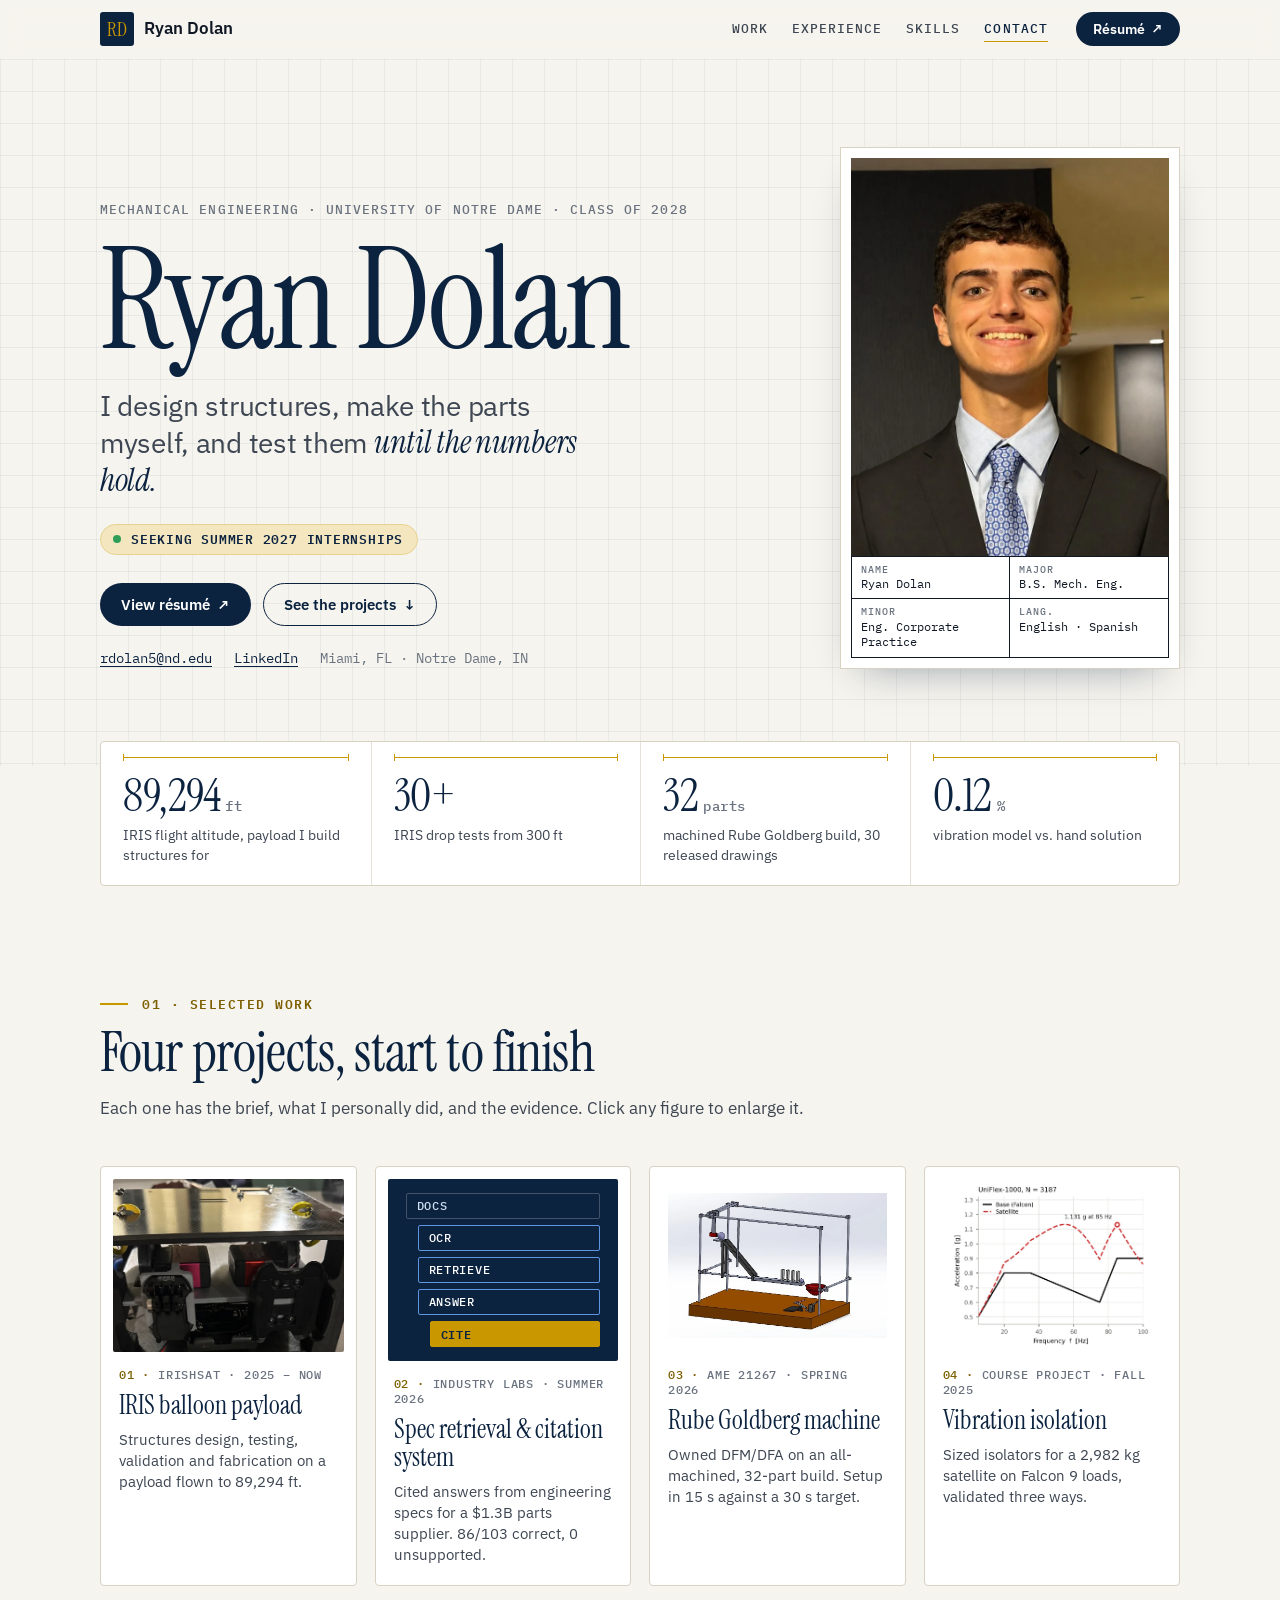
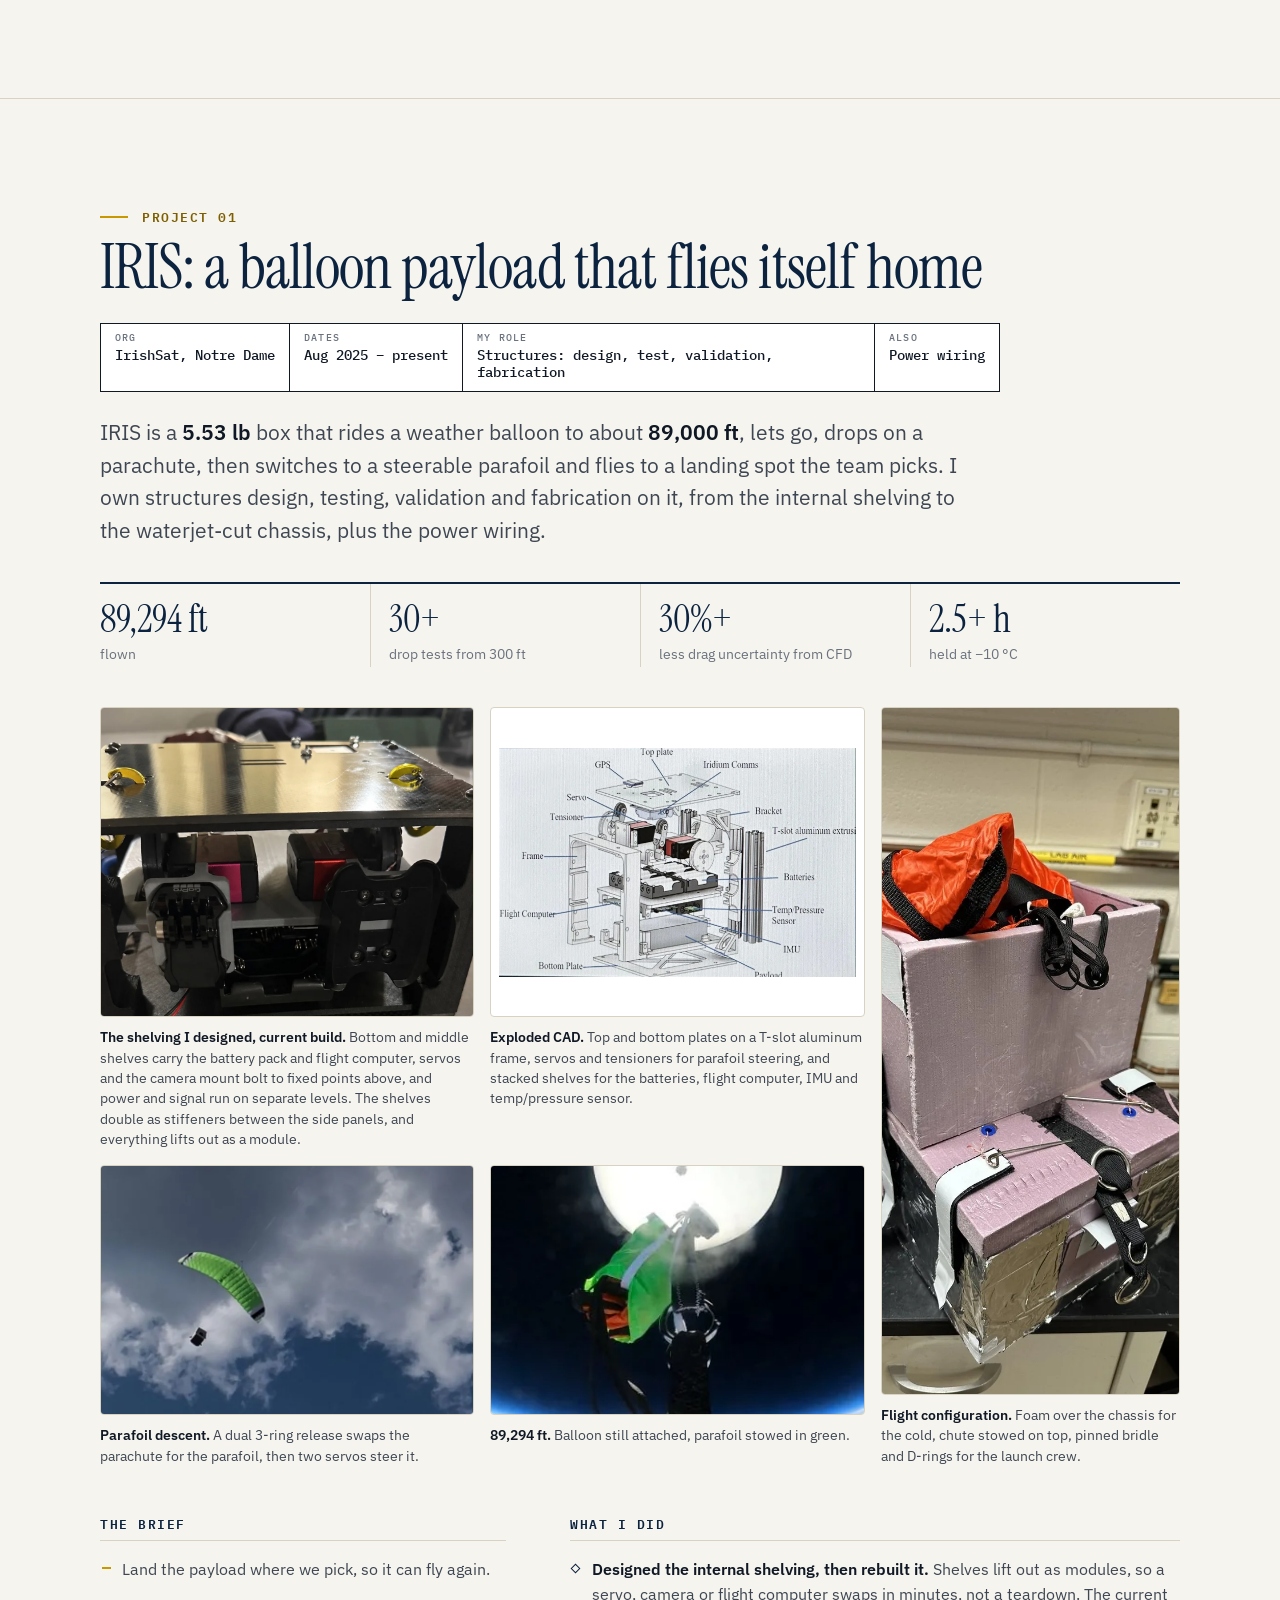
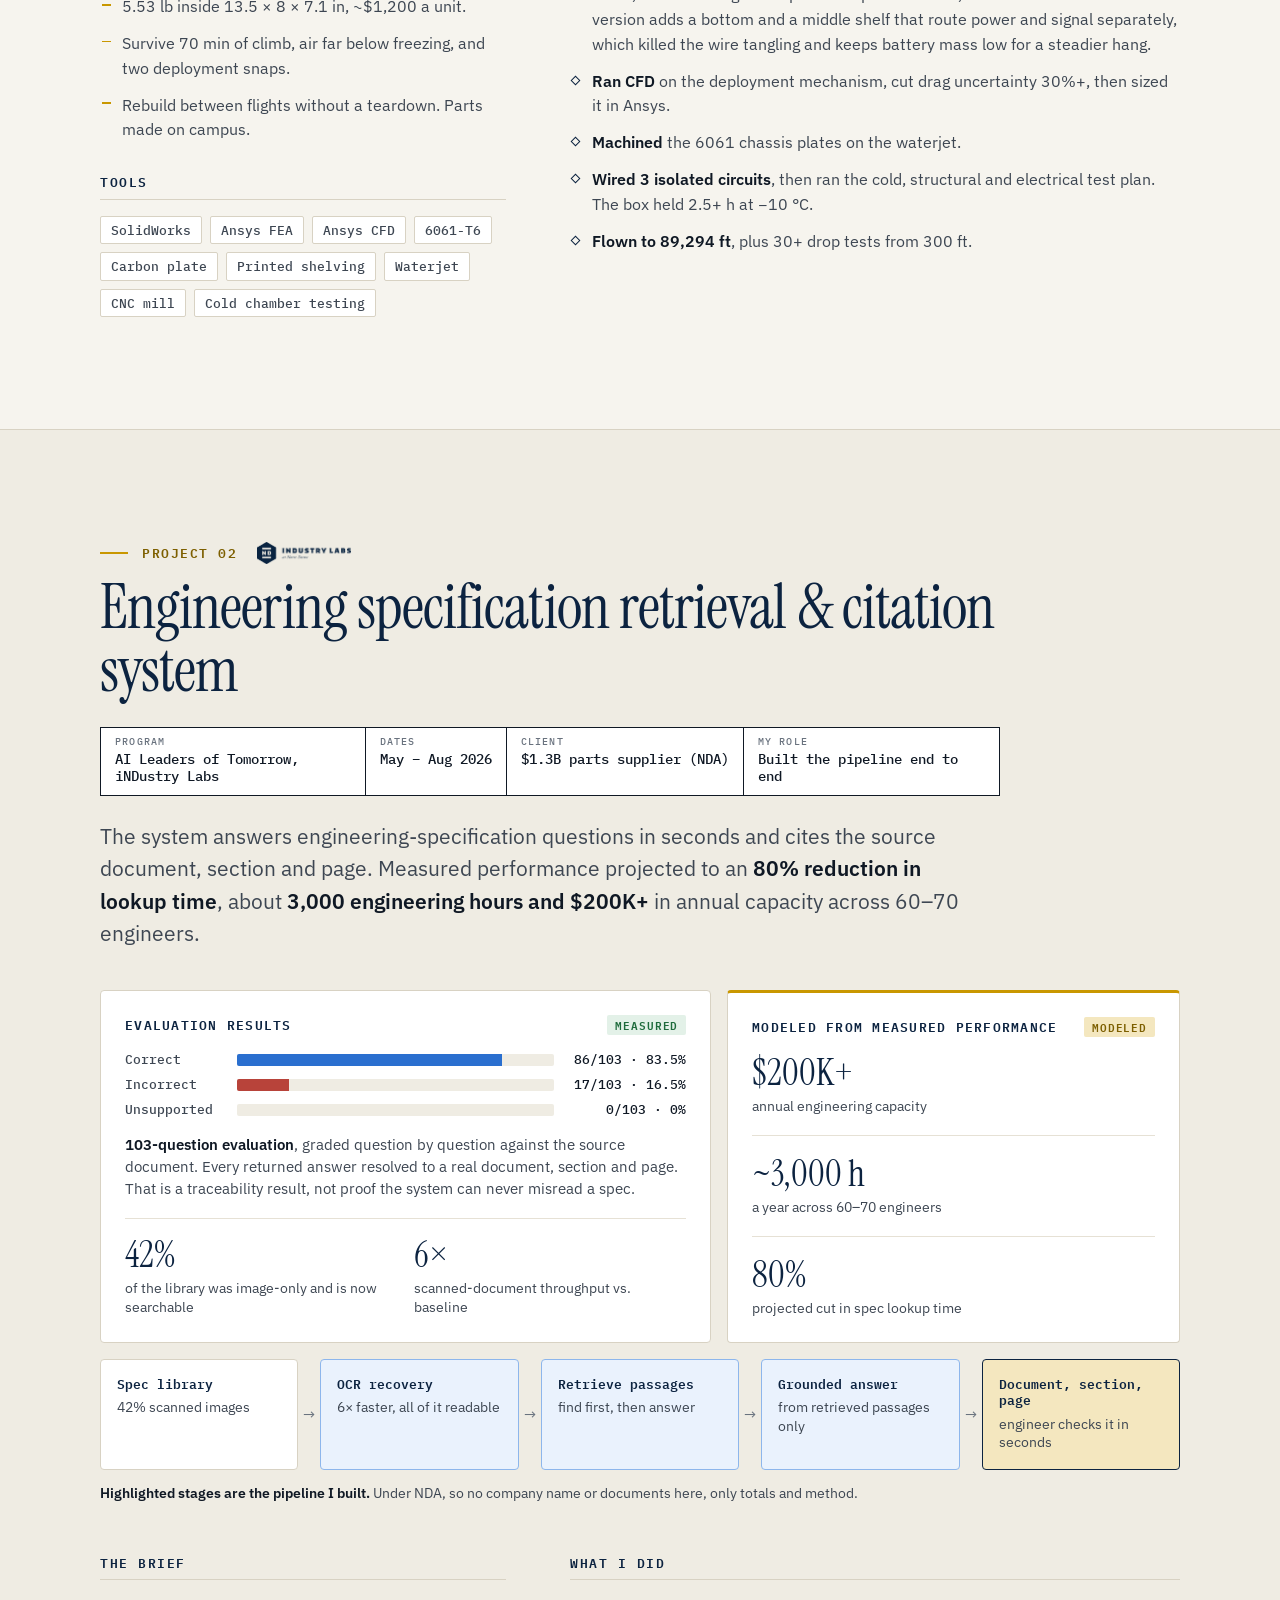
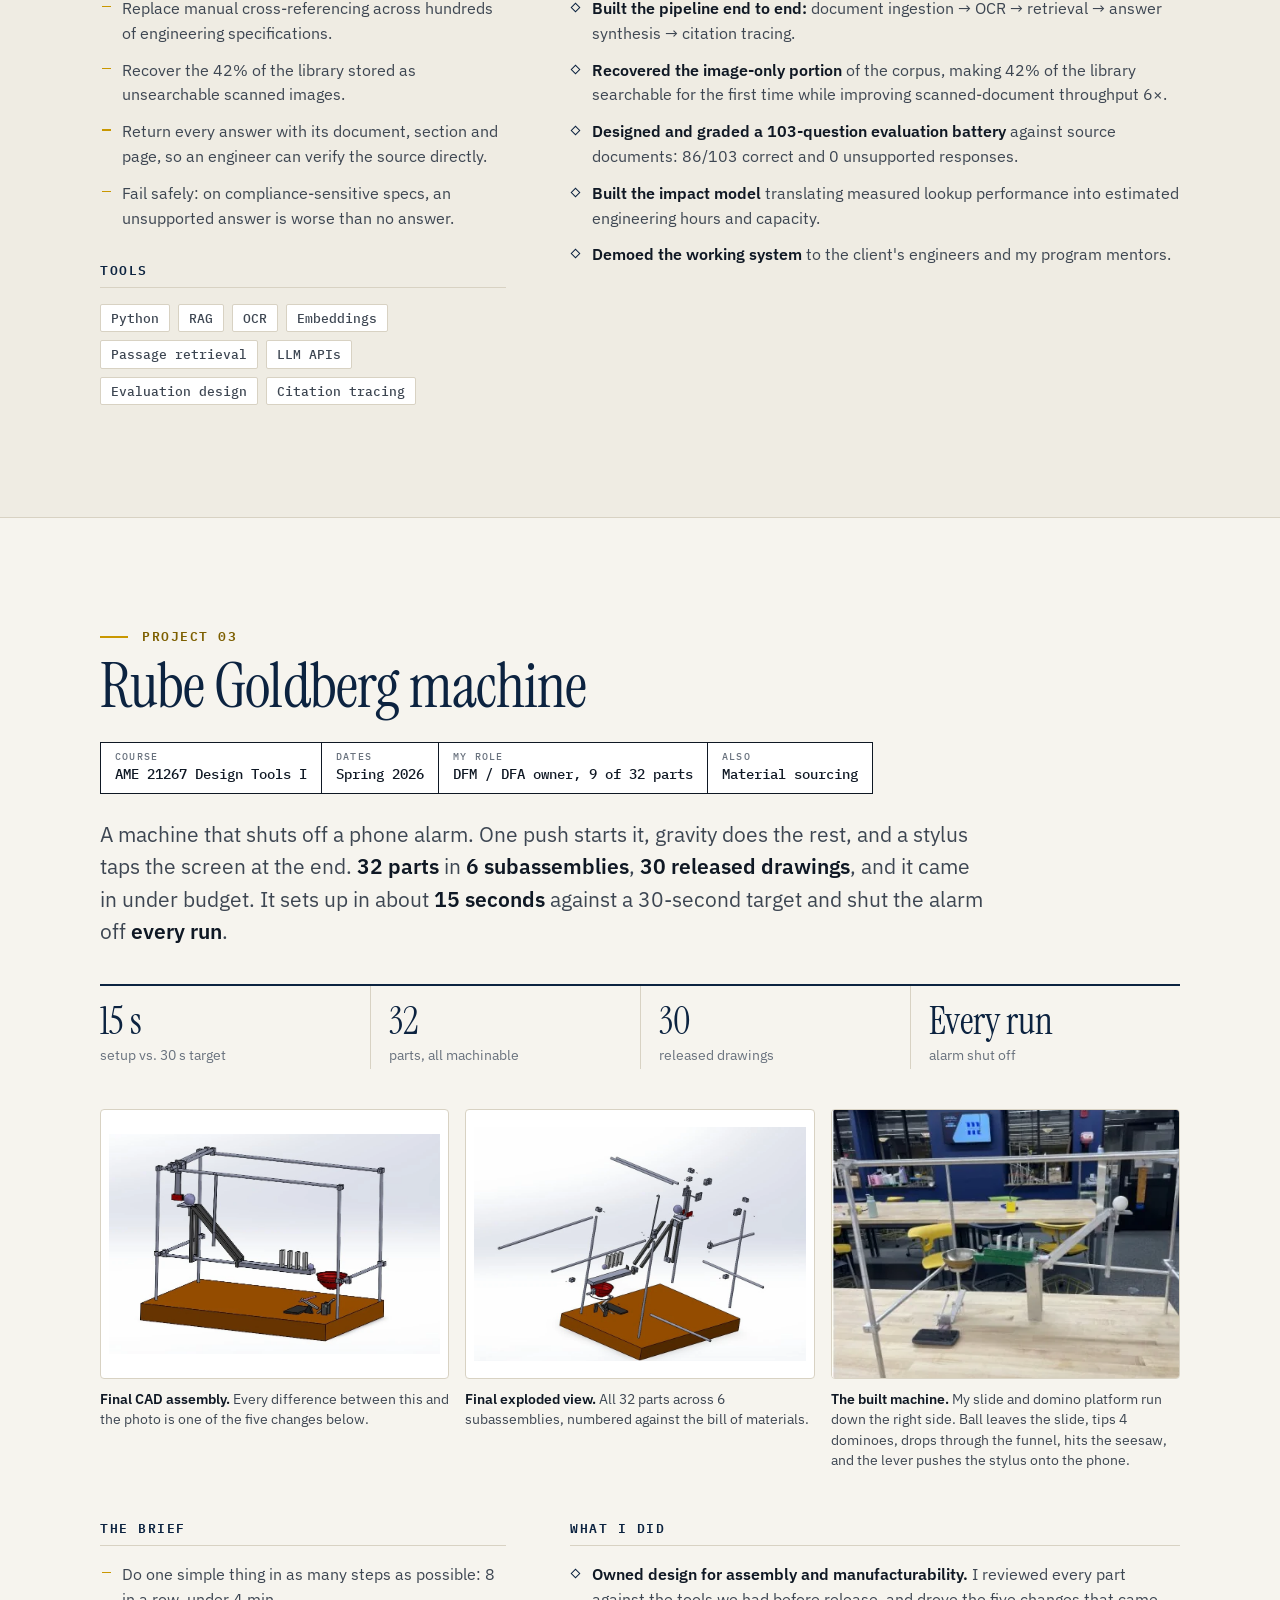
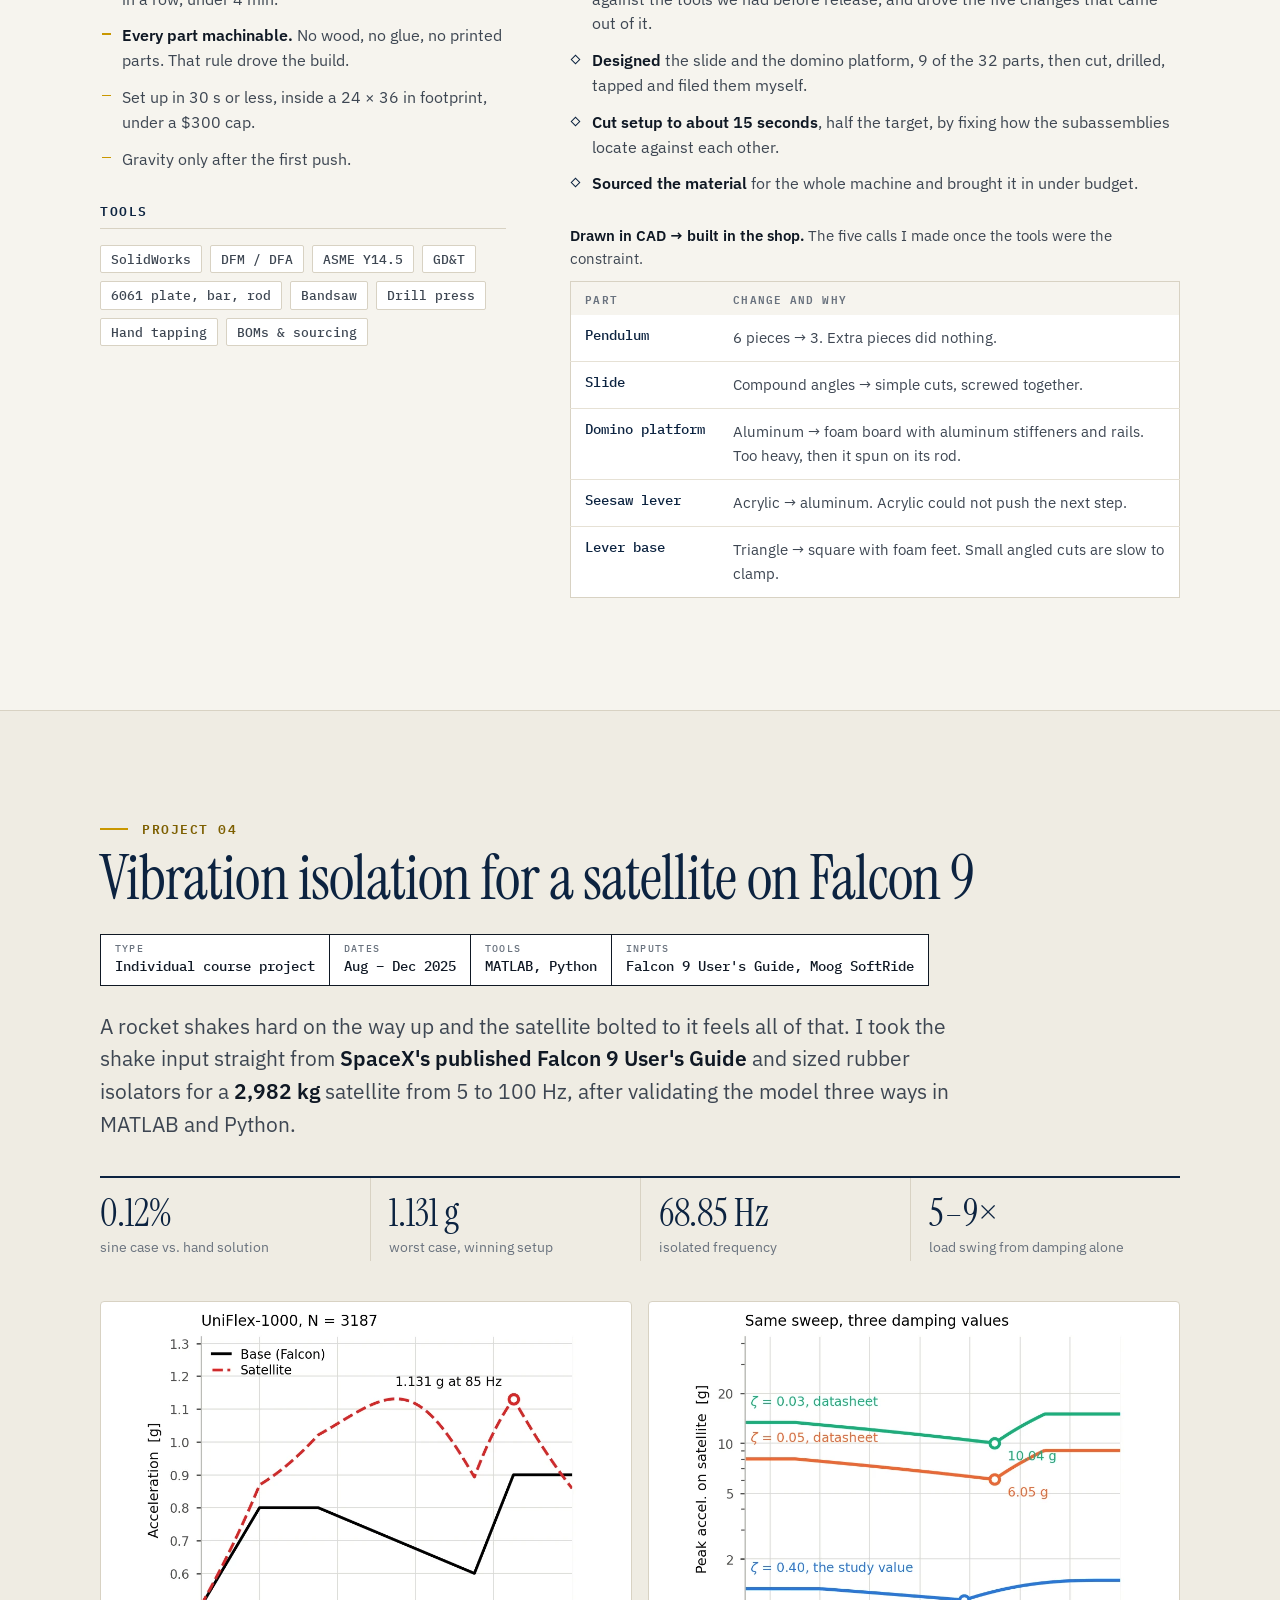
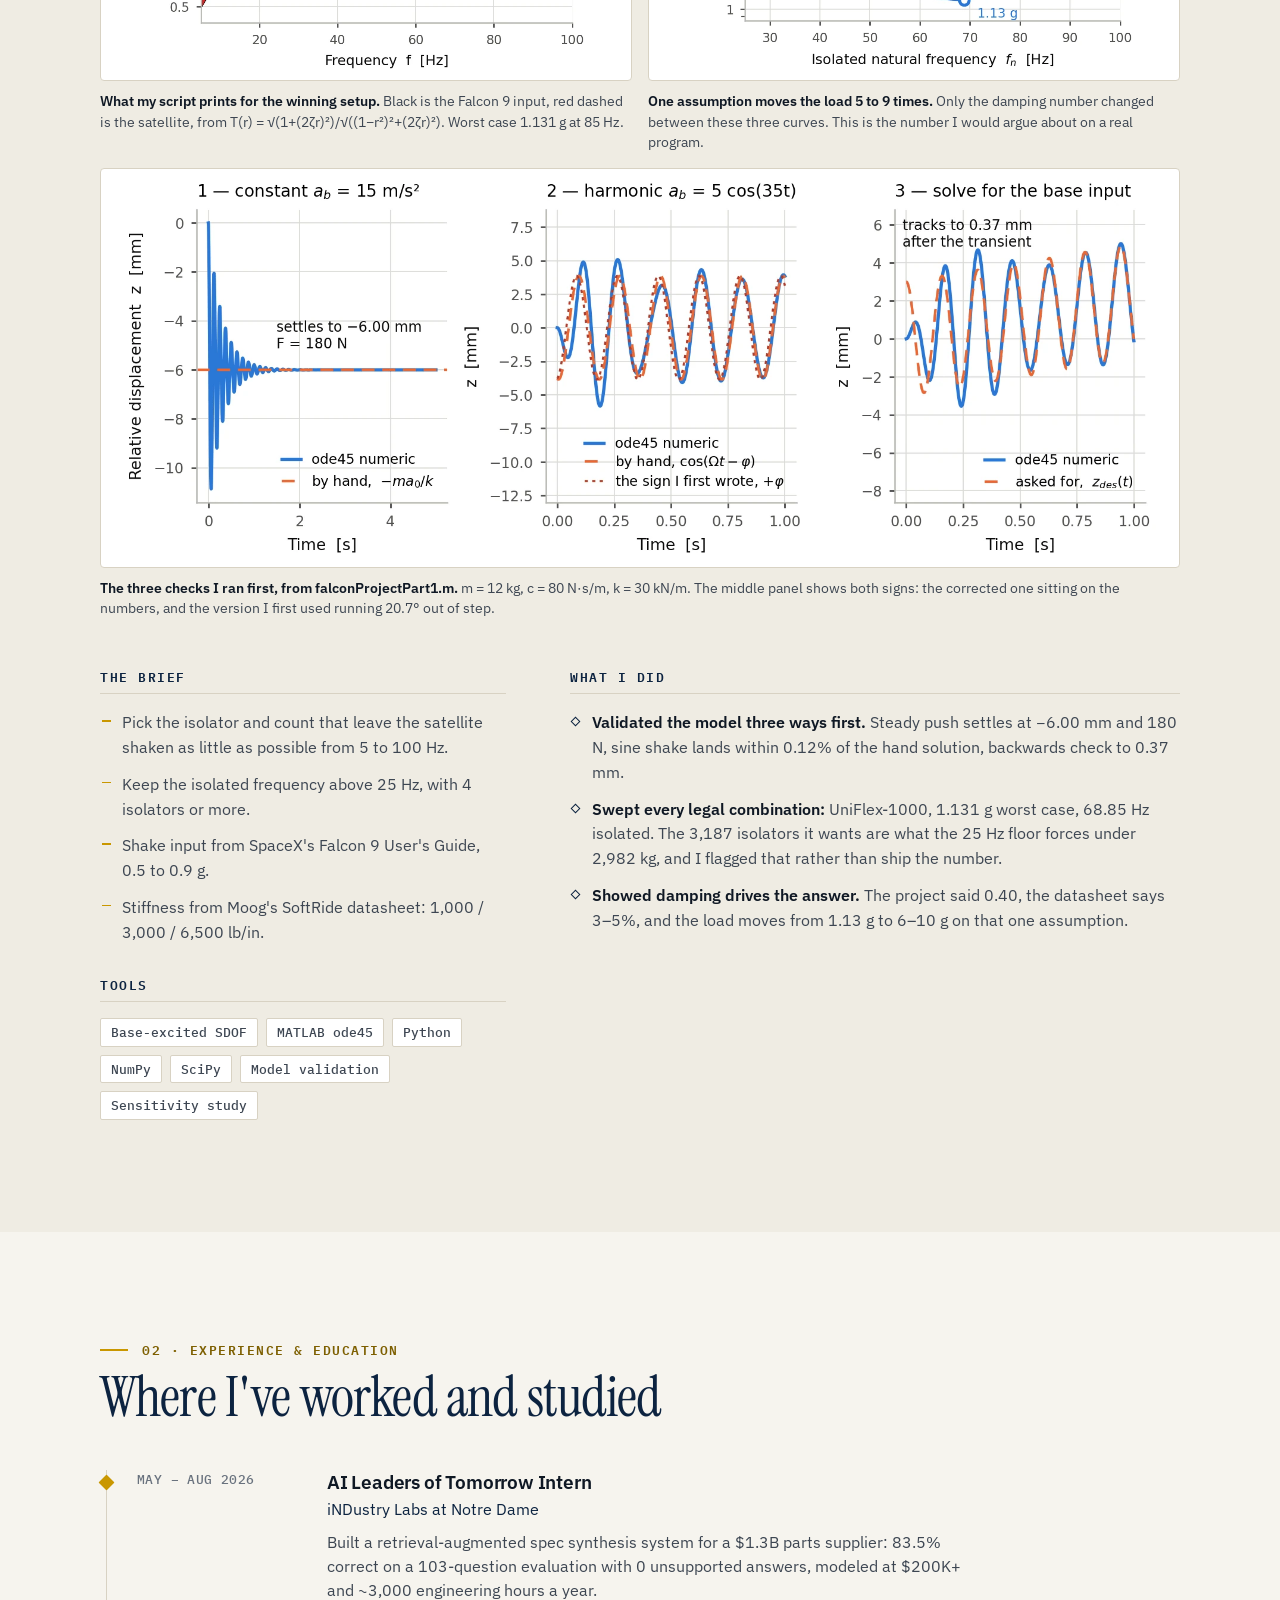
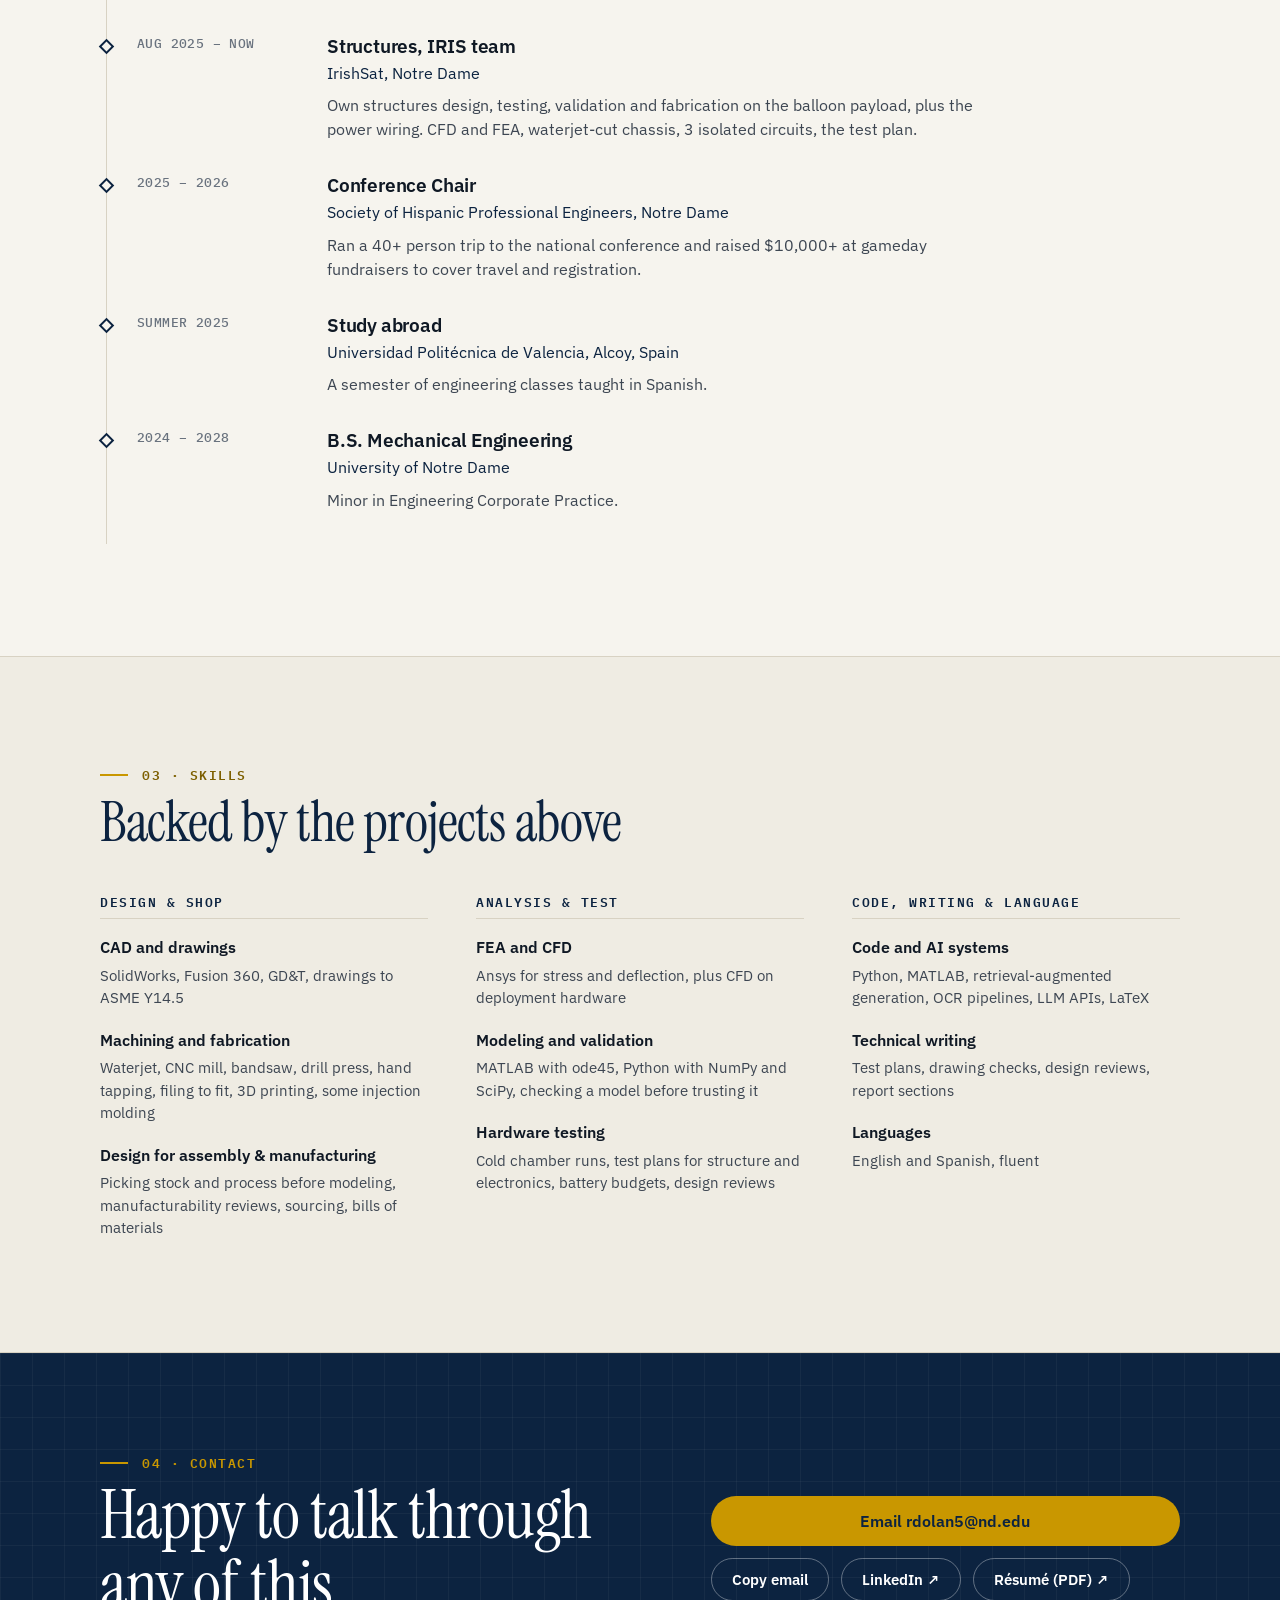
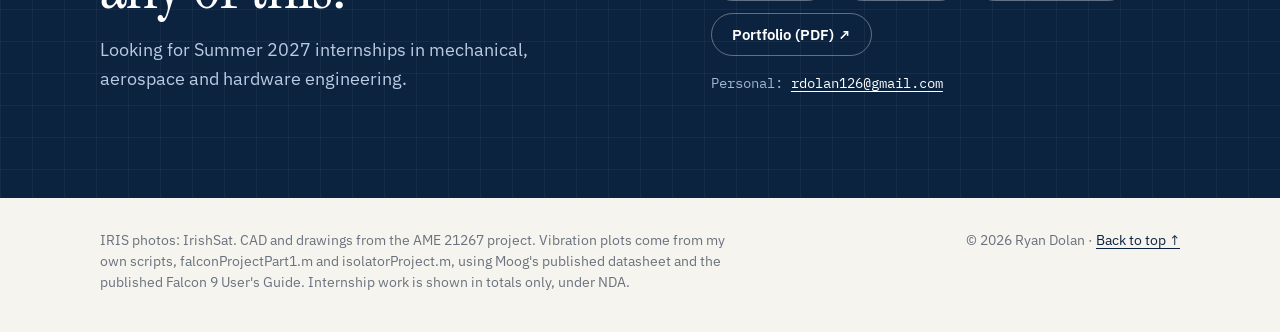
==== commit 0b66a037: "Rebuild portfolio as a responsive static site - Real HTML/CSS instead of a JS-unpacked bundle: insta" ====
--- a/index.html
+++ b/index.html
@@ -1,391 +1,496 @@
-<!DOCTYPE html>
-<html>
+<!doctype html>
+<html lang="en">
 <head>
-  <meta charset="utf-8">
-  <title>Ryan Dolan · Engineering Portfolio</title>
-  <style>
-    * { margin: 0; padding: 0; box-sizing: border-box; }
-    body { background: #faf9f5; display: flex; align-items: center; justify-content: center; min-height: 100vh; font-family: -apple-system, BlinkMacSystemFont, sans-serif; }
-    #__bundler_loading { position: fixed; bottom: 20px; right: 20px; font: 13px/1.4 -apple-system, BlinkMacSystemFont, sans-serif; color: #666; background: #fff; padding: 8px 14px; border-radius: 8px; box-shadow: 0 1px 4px rgba(0,0,0,0.12); z-index: 10000; }
-    #__bundler_thumbnail { position: fixed; inset: 0; width: 100%; height: 100%; display: flex; align-items: center; justify-content: center; background: #faf9f5; z-index: 9999; }
-    #__bundler_thumbnail svg { width: 100%; height: 100%; object-fit: contain; }
-    #__bundler_placeholder { color: #999; font-size: 14px; }
-  </style>
-  <noscript>
-    <style>#__bundler_loading { display: none; }</style>
-    <div style="position:fixed;bottom:12px;left:12px;font:13px/1.4 -apple-system,BlinkMacSystemFont,sans-serif;color:#999;background:rgba(255,255,255,0.9);padding:6px 12px;border-radius:6px;box-shadow:0 1px 4px rgba(0,0,0,0.08);z-index:10000;">
-      This page requires JavaScript to display.
-    </div>
-  </noscript>
+<meta charset="utf-8">
+<meta name="viewport" content="width=device-width, initial-scale=1">
+<title>Ryan Dolan · Mechanical Engineering Portfolio</title>
+<meta name="description" content="Ryan Dolan, Mechanical Engineering at Notre Dame (Class of 2028). Flight hardware structures, machining, testing and analysis. Seeking Summer 2027 internships.">
+<link rel="canonical" href="https://rdolan5.github.io/ryan-dolan-portfolio/">
+<meta property="og:type" content="website">
+<meta property="og:title" content="Ryan Dolan · Mechanical Engineering Portfolio">
+<meta property="og:description" content="Notre Dame ME '28. I design structures, make the parts myself, and test them until the numbers hold. Seeking Summer 2027 internships.">
+<meta property="og:url" content="https://rdolan5.github.io/ryan-dolan-portfolio/">
+<meta property="og:image" content="https://rdolan5.github.io/ryan-dolan-portfolio/assets/og.png">
+<meta property="og:image:width" content="1200">
+<meta property="og:image:height" content="630">
+<meta name="twitter:card" content="summary_large_image">
+<meta name="theme-color" content="#0c2340">
+<link rel="icon" href="assets/favicon.svg" type="image/svg+xml">
+<link rel="preconnect" href="https://fonts.googleapis.com">
+<link rel="preconnect" href="https://fonts.gstatic.com" crossorigin>
+<link href="https://fonts.googleapis.com/css2?family=IBM+Plex+Mono:wght@400;500;600&family=IBM+Plex+Sans:ital,wght@0,400;0,500;0,600;0,700;1,400&family=Instrument+Serif:ital@0;1&display=swap" rel="stylesheet">
+<link rel="stylesheet" href="css/site.css">
+<script>document.documentElement.classList.add('js')</script>
+<script type="application/ld+json">
+{"@context":"https://schema.org","@type":"Person","name":"Ryan Dolan","jobTitle":"Mechanical Engineering Student","alumniOf":{"@type":"CollegeOrUniversity","name":"University of Notre Dame"},"email":"mailto:rdolan5@nd.edu","url":"https://rdolan5.github.io/ryan-dolan-portfolio/","sameAs":["https://linkedin.com/in/ryandolanrodriguez"]}
+</script>
 </head>
 <body>
-  <div id="__bundler_thumbnail">
-<svg xmlns="http://www.w3.org/2000/svg" viewBox="0 0 400 400">
-  <rect width="400" height="400" fill="#0c2340"></rect>
-  <text x="200" y="230" text-anchor="middle" font-family="Georgia, serif" font-size="150" font-weight="700" fill="#e8c86a">RD</text>
-  <text x="200" y="290" text-anchor="middle" font-family="monospace" font-size="20" letter-spacing="4" fill="#8fb6e6">PORTFOLIO</text>
-</svg>
-</div>
-  <div id="__bundler_loading">Unpacking...</div>
-
-  <script>
-    
-document.addEventListener('DOMContentLoaded', async function() {
-  const loading = document.getElementById('__bundler_loading');
-  function setStatus(msg) { if (loading) loading.textContent = msg; }
-
-  const FONT_MIME = /^(font[/]|application[/](x-)?font-|application[/]vnd\.ms-fontobject)/i;
-  const MIME_TOKEN = /^[\w.+-]+[/][\w.+-]+$/;
-  function toBase64(bytes) {
-    let bin = '';
-    for (let i = 0; i < bytes.length; i += 0x8000) {
-      bin += String.fromCharCode.apply(null, bytes.subarray(i, i + 0x8000));
-    }
-    return btoa(bin);
-  }
-
-  // Error sink persists across replaceWith since it's on window, not the DOM.
-  window.addEventListener('error', function(e) {
-    // Failed resource loads (CSP-blocked links, scripts, images) fire plain
-    // events at the element — warn only; real JS errors carry message/error.
-    if (!e.message && !e.error && e.target && e.target !== window) {
-      console.warn('[bundle] resource failed to load:',
-        e.target.tagName, String(e.target.src || e.target.href || ''));
-      return;
-    }
-    var p = document.body || document.documentElement;
-    var d = document.getElementById('__bundler_err') || p.appendChild(document.createElement('div'));
-    d.id = '__bundler_err';
-    d.style.cssText = 'position:fixed;bottom:12px;left:12px;right:12px;font:12px/1.4 ui-monospace,monospace;background:#2a1215;color:#ff8a80;padding:10px 14px;border-radius:8px;border:1px solid #5c2b2e;z-index:99999;white-space:pre-wrap;max-height:40vh;overflow:auto';
-    d.textContent = (d.textContent ? d.textContent + String.fromCharCode(10) : '') +
-      '[bundle] ' + (e.message || e.type) +
-      (e.filename ? ' (' + e.filename.slice(0, 60) + ':' + e.lineno + ')' : '');
-  }, true);
-
-  try {
-    const manifestEl = document.querySelector('script[type="__bundler/manifest"]');
-    const templateEl = document.querySelector('script[type="__bundler/template"]');
-    if (!manifestEl || !templateEl) {
-      setStatus('Error: missing bundle data');
-      console.error('[bundler] Missing script tags — manifestEl:', !!manifestEl, 'templateEl:', !!templateEl);
-      return;
-    }
-
-    const manifest = JSON.parse(manifestEl.textContent);
-    let template = JSON.parse(templateEl.textContent);
-
-    // Nested page bundles (iframe targets). Each ships ONCE, in the ROOT
-    // document's manifest; frame srcs carry an about:blank#<uuid> marker
-    // instead of a substitutable uuid. Every document mints the blobs for
-    // its OWN frames — from local text at the root, or text obtained from
-    // its DIRECT parent over the relay protocol below — so each frame
-    // navigation stays same-origin with its initiator and a deduped page
-    // loads at any depth on any host, including a file:// download's
-    // opaque origins (where a blob minted by one document cannot be
-    // navigated to by another).
-    const pageOrderEl = document.querySelector('script[type="__bundler/page_order"]');
-    const pageOrder = pageOrderEl ? JSON.parse(pageOrderEl.textContent) : [];
-    const pageSet = new Set(pageOrder);
-    const pageTexts = {};
-
-    // ── Nested-page text protocol (parent-chain relay) ──
-    // Page bundles ship once, in the ROOT document's manifest. Every
-    // document mints the blobs for its OWN frames, obtaining page text
-    // through a strict parent-chain relay: a document only ever SENDS to
-    // its direct parent (which, for every document the publisher's own
-    // runtime minted, is another publisher document) and only ACCEPTS
-    // text from that direct parent; requests from below are honored only
-    // for the document's own child frames, and the ROOT never sends
-    // upward at all. That last rule is load-bearing: the artifact host's
-    // frame-ancestors allows claude.ai (and friends) to frame an
-    // artifact, so window.top can be a FOREIGN document — a top-addressed
-    // protocol would hand page uuids to that ancestor and accept forged
-    // "page text" from it, minting attacker HTML as an artifact-origin
-    // blob document. The chain never touches the ancestor: requests stop
-    // at the root, replies are origin-addressed per hop (never '*' when
-    // an origin exists), and both directions are origin-gated (on https
-    // a foreign sender's origin can never equal this document's; in
-    // opaque contexts — file:// — everything serializes as 'null', where
-    // an embedded EXTERNAL frame still fails the gate by carrying its
-    // own real origin, and a sandboxed child of such a frame is excluded
-    // by the own-child-frames check plus uuid unguessability). Shape is
-    // deny-by-default: one request form, one reply form, no error
-    // replies.
-    // window.origin is the SERIALIZED SECURITY origin ('null' in opaque
-    // contexts such as a sandboxed preview iframe) — location.origin is
-    // computed from the URL and stays 'https://…' even when the document
-    // is sandboxed, which would misgate every opaque chain.
-    const OWN_TARGET = /^https?:[/][/]/.test(window.origin || '')
-      ? window.origin
-      : '*';
-    function trustedOrigin(e) {
-      if (e.origin === window.origin) return true; // https chains; opaque==opaque
-      // file:// trees: Chrome serializes the file document's origin as
-      // 'file://' while the blob: documents it mints serialize as 'null',
-      // so the two legitimate shapes can never string-match — accept the
-      // pair in both directions. https origins never serialize as either,
-      // and sender identity (own child frame / direct parent) is checked
-      // separately.
-      return (
-        (e.origin === 'null' &&
-          (window.origin === 'file://' ||
-            window.location.protocol === 'file:')) ||
-        (/^file:/.test(e.origin) && window.origin === 'null')
-      );
-    }
-    // Non-empty only in the root document (nested bundles ship an empty
-    // island), so it doubles as the root marker: the root answers from
-    // local text and treats a miss as authoritative — never relaying to
-    // its (possibly foreign) parent.
-    const isPageRoot = pageOrder.length > 0;
-    const blobUrls = {};
-    const resourceBlobs = {};
-    const UUID_SHAPE = /^[0-9a-f]{8}-[0-9a-f]{4}-[0-9a-f]{4}-[0-9a-f]{4}-[0-9a-f]{12}$/;
-    const pendingFrames = {}; // uuid -> [{el, frag}] awaiting text for own frames
-    const pendingRelays = {}; // uuid -> [childWindow] awaiting text to pass down
-    function mountPage(el, frag, text) {
-      const pageBlob = new Blob([text], { type: 'text/html' });
-      const u = URL.createObjectURL(pageBlob);
-      resourceBlobs[u] = pageBlob;
-      el.src = u + frag;
-    }
-    function deliverPage(uuid, text) {
-      const frames = pendingFrames[uuid];
-      delete pendingFrames[uuid];
-      if (frames) for (const f of frames) mountPage(f.el, f.frag, text);
-      const relays = pendingRelays[uuid];
-      delete pendingRelays[uuid];
-      if (relays) {
-        for (const cw of relays) {
-          try { cw.postMessage({ __bundler_page: uuid, __bundler_text: text }, OWN_TARGET); } catch (err) { /* gone */ }
-        }
-      }
-    }
-    function ownFrameWindows() {
-      const out = [];
-      for (const f of Array.from(document.querySelectorAll('iframe'))) {
-        try { if (f.contentWindow) out.push(f.contentWindow); } catch (err) { /* detached */ }
-      }
-      return out;
-    }
-    window.addEventListener('message', function (e) {
-      const d = e.data;
-      if (!d || typeof d !== 'object' || !e.source) return;
-      // Origin gate first; the structural checks below (own-child-frames
-      // for requests, direct-parent + solicited-uuid for replies, the
-      // root's never-relay rule) are what hold in fully opaque chains
-      // where origin strings can't discriminate — a sandboxed root's
-      // FOREIGN wrapper still fails all three even though both serialize
-      // as real-vs-'null' rather than matching.
-      if (!trustedOrigin(e)) return;
-      if (typeof d.__bundler_need === 'string' && UUID_SHAPE.test(d.__bundler_need)) {
-        // Requests are honored only for this document's own child frames.
-        if (ownFrameWindows().indexOf(e.source) < 0) return;
-        const uuid = d.__bundler_need;
-        const text = pageTexts[uuid];
-        if (typeof text === 'string') {
-          try { e.source.postMessage({ __bundler_page: uuid, __bundler_text: text }, OWN_TARGET); } catch (err) { /* gone */ }
-          return;
-        }
-        if (isPageRoot || window.parent === window) return; // authoritative miss
-        const waiting = pendingRelays[uuid];
-        if (waiting) {
-          if (waiting.indexOf(e.source) < 0) waiting.push(e.source);
-          return;
-        }
-        // Never-answered uuids would otherwise accumulate forever under a
-        // request spray; past the cap (far above any real page count) new
-        // relays are dropped rather than remembered.
-        if (Object.keys(pendingRelays).length >= 128) return;
-        pendingRelays[uuid] = [e.source];
-        window.parent.postMessage({ __bundler_need: uuid }, OWN_TARGET);
-      } else if (
-        typeof d.__bundler_page === 'string' &&
-        UUID_SHAPE.test(d.__bundler_page) &&
-        typeof d.__bundler_text === 'string'
-      ) {
-        // The shape test is load-bearing beyond tidiness: the solicited
-        // check below uses the in operator, which matches prototype keys
-        // ('__proto__', 'constructor') — an unshaped key would reach
-        // deliverPage and throw, painting the error banner.
-        // Text is accepted only from the direct parent — the document
-        // that minted this one.
-        if (e.source !== window.parent || window.parent === window) return;
-        if (!(d.__bundler_page in pendingFrames) && !(d.__bundler_page in pendingRelays)) return;
-        deliverPage(d.__bundler_page, d.__bundler_text);
-      }
-    });
-
-    const uuids = Object.keys(manifest);
-    setStatus('Unpacking ' + uuids.length + ' assets...');
-
-    await Promise.all(uuids.map(async (uuid) => {
-      const entry = manifest[uuid];
-      try {
-        const binaryStr = atob(entry.data);
-        const bytes = new Uint8Array(binaryStr.length);
-        for (let i = 0; i < binaryStr.length; i++) bytes[i] = binaryStr.charCodeAt(i);
-
-        let finalBytes = bytes;
-        if (entry.compressed) {
-          if (typeof DecompressionStream !== 'undefined') {
-            const ds = new DecompressionStream('gzip');
-            const writer = ds.writable.getWriter();
-            const reader = ds.readable.getReader();
-            writer.write(bytes);
-            writer.close();
-            const chunks = [];
-            let totalLen = 0;
-            while (true) {
-              const { done, value } = await reader.read();
-              if (done) break;
-              chunks.push(value);
-              totalLen += value.length;
-            }
-            finalBytes = new Uint8Array(totalLen);
-            let offset = 0;
-            for (const chunk of chunks) { finalBytes.set(chunk, offset); offset += chunk.length; }
-          } else {
-            console.warn('DecompressionStream not available, asset ' + uuid + ' may not render');
-          }
-        }
-
-        if (pageSet.has(uuid)) {
-          pageTexts[uuid] = new TextDecoder().decode(finalBytes);
-          return;
-        }
-        if (FONT_MIME.test(entry.mime) && MIME_TOKEN.test(entry.mime)) {
-          // Strict artifact hosts allow font-src data: but not blob:.
-          blobUrls[uuid] = 'data:' + entry.mime + ';base64,' +
-            (entry.compressed ? toBase64(finalBytes) : entry.data);
-        } else {
-          const blob = new Blob([finalBytes], { type: entry.mime });
-          blobUrls[uuid] = URL.createObjectURL(blob);
-          resourceBlobs[blobUrls[uuid]] = blob;
-        }
-      } catch (err) {
-        console.error('Failed to decode asset ' + uuid + ':', err);
-        const blob = new Blob([], { type: entry.mime });
-        blobUrls[uuid] = URL.createObjectURL(blob);
-        resourceBlobs[blobUrls[uuid]] = blob;
-      }
-    }));
-
-    const extResEl = document.querySelector('script[type="__bundler/ext_resources"]');
-    const extResources = extResEl ? JSON.parse(extResEl.textContent) : [];
-    const resourceMap = {};
-    for (const entry of extResources) {
-      if (blobUrls[entry.uuid]) resourceMap[entry.id] = blobUrls[entry.uuid];
-    }
-
-    // Artifact-host CSP (connect-src 'self') refuses fetch() of blob: URLs —
-    // consumers read these Blobs directly. Survives the swap like the error sink.
-    window.__resourceBlobs = resourceBlobs;
-
-    setStatus('Rendering...');
-    // Page uuids have no blob here — they ride inside about:blank#<uuid>
-    // frame markers the pass below resolves after the swap.
-    for (const uuid of uuids) {
-      if (pageSet.has(uuid)) continue;
-      template = template.split(uuid).join(blobUrls[uuid]);
-    }
-
-    // Strip integrity + crossorigin — blob URLs from a file:// document inherit
-    // a null origin, so crossorigin forces a CORS fetch that SRI then rejects.
-    // The manifest bytes are ours; SRI protects against CDN compromise, not this.
-    template = template.replace(/\s+integrity="[^"]*"/gi, '').replace(/\s+crossorigin="[^"]*"/gi, '');
-
-    const resourceScript = '<script>window.__resources = ' +
-      JSON.stringify(resourceMap).replace(/<\//g, '<\\/') +
-      ';</' + 'script>';
-    // Inject after <head> so the DOCTYPE stays first; prepending the script
-    // would push the parser into quirks mode. DOMParser always emits a <head>
-    // (synthesizing one if the source HTML omitted it) but may carry
-    // attributes through, so match the full opening tag. slice() rather than
-    // replace() keeps us clear of $-pattern substitution in resourceScript.
-    const headOpen = template.match(/<head[^>]*>/i);
-    if (headOpen) {
-      const i = headOpen.index + headOpen[0].length;
-      template = template.slice(0, i) + resourceScript + template.slice(i);
-    }
-
-    // Parse the template and swap the root element. Scripts inserted via
-    // DOMParser/replaceWith are inert per spec — re-create each with
-    // createElement so they execute, awaiting onload for src scripts to
-    // preserve ordering (React before ReactDOM before Babel before text/babel).
-    const doc = new DOMParser().parseFromString(template, 'text/html');
-    document.documentElement.replaceWith(doc.documentElement);
-
-    // Resolve page-frame markers: mint this document's own blob for each
-    // framed page — from local text when this is the root, otherwise by
-    // asking the direct parent over the relay protocol above. An
-    // unanswered request leaves the frame on about:blank, the same
-    // degraded state as a refused embed.
-    {
-      const MARKER = /^about:blank#([0-9a-f]{8}-[0-9a-f]{4}-[0-9a-f]{4}-[0-9a-f]{4}-[0-9a-f]{12})(#.*)?$/;
-      const needed = [];
-      for (const el of Array.from(document.querySelectorAll('iframe'))) {
-        const m = MARKER.exec(el.getAttribute('src') || '');
-        if (!m) continue;
-        const text = pageTexts[m[1]];
-        if (typeof text === 'string') {
-          mountPage(el, m[2] || '', text);
-        } else if (window.parent !== window && !isPageRoot) {
-          const had = pendingFrames[m[1]];
-          (pendingFrames[m[1]] = had || []).push({ el: el, frag: m[2] || '' });
-          if (!had) needed.push(m[1]);
-        }
-      }
-      for (const uuid of needed) {
-        window.parent.postMessage({ __bundler_need: uuid }, OWN_TARGET);
-      }
-    }
-
-    const dead = Array.from(document.scripts);
-    for (const old of dead) {
-      const s = document.createElement('script');
-      for (const a of old.attributes) s.setAttribute(a.name, a.value);
-      s.textContent = old.textContent;
-      // text/babel scripts with a src: read and inline. transformScriptTags
-      // does XHR against the src, but blob:null/ from a file:// origin is
-      // silently dropped. Inlining makes it a plain inline babel script,
-      // which transformScriptTags handles unconditionally.
-      if ((s.type === 'text/babel' || s.type === 'text/jsx') && s.src) {
-        const pre = resourceBlobs[s.src.split('#')[0]];
-        s.textContent = pre ? await pre.text() : await (await fetch(s.src)).text();
-        s.removeAttribute('src');
-      }
-      const p = s.src ? new Promise(function(r) { s.onload = s.onerror = r; }) : null;
-      old.replaceWith(s);
-      if (p) await p;
-    }
-    // Babel standalone auto-transforms type=text/babel on DOMContentLoaded,
-    // which fired before we swapped the document. Trigger manually if present.
-    if (window.Babel && typeof window.Babel.transformScriptTags === 'function') {
-      window.Babel.transformScriptTags();
-    }
-  } catch (err) {
-    setStatus('Error unpacking: ' + err.message);
-    console.error('Bundle unpack error:', err);
-  }
-});
-
-  </script>
-
-  <script type="__bundler/manifest">
-{"8a163c71-49df-4719-a00f-afc0848e85d1":{"mime":"image/jpeg","compressed":false,"data":"/9j/4AAQSkZJRgABAQAAAQABAAD/2wBDAAYEBAUEBAYFBQUGBgYHCQ4JCQgICRINDQoOFRIWFhUSFBQXGiEcFxgfGRQUHScdHyIjJSUlFhwpLCgkKyEkJST/2wBDAQYGBgkICREJCREkGBQYJCQkJCQkJCQkJCQkJCQkJCQkJCQkJCQkJCQkJCQkJCQkJCQkJCQkJCQkJCQkJCQkJCT/wgARCAOIAvgDASIAAhEBAxEB/8QAGwABAQEBAQEBAQAAAAAAAAAAAAECAwQFBgf/xAAZAQEBAQEBAQAAAAAAAAAAAAAAAQIDBAX/[base64]/[base64]/GvHj3ck8ufTzrhnrhMTcrGd5MZ1kznWCSwlKKMyxlmxQBACAIEsEsAJLCCEogAAFgoFgtlFlLZS2UtWrrPRWt0w3CSobm6a0iNQykNyaLpuLuRb14do9vs8/pl58/[base64]/F6JfX6PL3iSl6dOfaPZOepfN4PZ5bPk8fZ5954565rk3DGdjm2PNKZkoyoksVLACASwSiSiAiiAgAAAFlFUVS1o10gu89F1tsm51jjnrk5t0mr1OfXp0jN65Xj1z2Gu/iOnPOzr6OHaOXPt5y4xzrfDp1p2m467zuXj1mS75w9F8sPRy5Dl4/d4rOMvDU65x1Oc6YMtDxymcqMqJLCKMrFSkixYsIsEogGdQiiKJQihZS2UtlLvOy6mjfXn0O1z0lnQMzeTLWi730lx3z0Nc+klxRNcqWW6JXOunG5Tlm5rpqaN9eXaO2d2XFx1McunJM8d4rHXmN+XrE+T4/[base64]/sufp+rXTOvE9CPkNN5xNww0MtjE2Oc6QxNww0MTcjE3pePv8A0v5/nfz/AOxmeGfZz8mPDx+hy8O85vzvpb7a/OP0Pm9W/[base64]/RcflfR8XPnn3+blnyZ9Hh05+Dfq667dPD7o578/f3ddVr0b16vP7ZZrrkzvlY1nIurSS5My5JIoUxOuDHTGjWNDGd5MTeTMsoBZRZooLrI1jNPb7/AB+rN9JZeU6w4Y64MtZLMq05k8WfVnU8+fRzTjN5MywSkysEsEsqKJNQzNDGekjDcXM1ZN/T+Tjyc75+/wBzyc/mfN+ng4+aeyuXf5nt3r078/r9/[base64]/[base64]/n/1Pl4c/[base64]/yGNfmd69eOP6W6/X8941OXHtw1MTPOzrMDWNWMeid1vTO5dY68zkmU3icjV5dLNMVa1o5zeSKJNCW0bxuOvbn1lre15uvKJzxzsvHWLJ1x0NL0l11zs06pfVOqM2Kxx6cE5XA78pzqee8Lm8Ofgs918neu+OiXnubK3o5bal6+/zfSl7a6s3k1gnLrzM5nKumOeTecYT83+b/AKJ80+R+m8v1pOU9fDV83D1eWzycu3Ped8M8bPX6Pm+iX6HbxfRzrd58pfXxkOWdc0xhnUw4Ys9HXx+qPX04eiame2TjOmTNBYLvG47dsdZbvOpXm9Pms8baue97M66bjG94Om/P1j1uBfrzOYzx1wsnKefTfP5+Ln34+do9nLHSvHz9PWzx+jruX2b6+vGvhz6vJPNvr1Xxb9Iv0PzH57Ov6c+R7zpnFRz1isc9ZOXHrwszjHKzrnlo7enz0+pnyeuXyeL3+PU8fn9fy94ebzTU7ez5/ry+t9D5HfOvRPJpfXvy+qXPP1c08Pj9fzN58eNZs9Hr+V0Ppdvj+7N+5383fO7neCSAodM9o6d+XSXdylcevNOc3a59NUUGM8jt04dDSK+1hwxccZy1nn5Hl1PI93j3li+2Xr6Ms3GOnM16PN6l9P0fB7ca5uma48N5R7fN+Szr5vwuHsj6H9R/n39DrUpOWOuDhjfKznx3x1Mc/Rxs4Znk1PZjxca+36/y3uy/Q+bmmvL8D6fyOnO3XGy9fPY9/v8An+ma9j449f2fg/Ql+r8eeJPJOF1nWLmt3OifW+V9Ca+v6fle7F7+fmXr05do1cxe3fl0jU56l3rlo7ZtOfS6M43xNY4+avRPH1T1uWSuLU/Qc5yxrHKTU82t1nn01FvWw82XM089rr9H5/183l7PBiX6nPzQ79fH7TX8b/s/zZf5D7vr/p5frenlLPRvy9E7cs5WcNcLOfK87PXyWz5vi93g3nn5+/msu+fQ+l7fjdZfX8vv8q53z1KznWUqFWE73zl78ISwBBqU6evj6prvPmSPo+v4ml+9r5/eX0dfJ2j2b8tXp28Pol9Pbh3l63NjSDn5vTzPF5fZ5dZ8+OPDWfp9Pj8a+y/Pj+gZ8fbnveNZrHi9vgufP7fH6z03ho8evHdTpeez6n0/h/W575eT3eI9fp8fvldvPk9c80TpnFXeM4Ot4Q7545s35pwsYc7O/bw9Dp4vR83UnlZ1l256Jme+Xwa+l5rPJx9PA5SkiwAAgAAAO3fxipF1rBPd1+d6Zr6W/NJffnw09fo+VZf0Hp+L9POvZrl0zTUMY68zy+P6Hh1n4vL7nLWfh8fsZr5L6jWfr+jxfT59OvDt5s3rjtmzyXrzsZ68jx578NT0cc9zz+/yXN+t6OXqxucNeGzXLh49T6+fndU118vU92/B0l9meEXrz5c7N8eWbm+fy+XU+jr5lT2+KdCPXyN498Xw/Q59Tyef0eUnS5s8+blMrAACKIsABQACVS9eNX0MdpeHTXA9vXw/Uln2PD7c69PXjvN7XG5c51k5ef0rEvOpZs5MrPn/AE/ka1n7V+F6c6+veVl4+fPzdZ+t5vF2Trx7Kkx6B6cerOvZ08rOufh6+bWeOenm1n0XfI7a83UzudpcTpzMZcbOGbwszw9Xl1mbn0JeP0+2c6zZg1jj5q93T5/rOXi9PluevHPBEsEBKIAAAAAAACoNdOOl69OfulnsvuzZ6kzvpfLT2a8neO2dJeK5sce2K5TXMqLPg46+bpy9U82l/ST4XTOu/hcdZ6OWz3enz7mr6fD9LN7zMl68phHn35tTy6vrNZ3kvHtyNd/HT6d8naXXGSzw8fR6rPn8Ps/MOH1vm9j6/n5dJc8+mrPm+f2eGz1PLzKwSwAIAABKIAolCKIUihKJvNN/S+Z0X7ft/M/Rzr7t+Vyzfo/I3y1O31vy/wBbN/QdPn+jOumLkzy1xq8px1MvntZ7eT2crnxz08LMOnMIRrJfb0+d3mvq+n4uc39Hy+V6pfV4vXhPLcNOnbz9oeD3+CzfLjxs9c4ZPten4f0M678ukPB17cE7+Tr4q59sdbNe3y+7N59PPbb8/XkuZksQhYAAEoASiKIoiwAAAAWUFG1XWZY9GfPK6+z5/[base64]/L0PV6PD61rzE4C5gAIABAAAAAAAA36/D0Xt5t5MBAUEFJpDWLCSlggAAABKIogAAAAEsACwLAohSKAFgsBrNBTXo8/[base64]/8QALRAAAgICAQMDBAMBAAIDAAAAAAECEQMSEAQgIRMxQCIwUGAFMkEUI4AkcJD/2gAIAQEAAQUC/wDRtfr9Gv66kJfrqF+vr9fX6+v19f8Ao3f/AOc1o9SAsluMlOP6zJ6jmz0txRUS/wBVeOSxwnGfZPIoCjsKNfq+LSJ0uX/4mXJU8XWSRglsnvkI41D9Zz+Z9VNqHvwsnpST2j+sulm6nqfVlsXZ08PVy/rXVTjHFJ+TDgnlMWGOGP611GJZcOP+OySF/HYkKKiv1mhLy/f4Vf8A1FRXwa/TEiuyvv19y/z6RRRXNfAormv0RFmxt2N/Da/RbL4sUvv1+o2X9miiiiv11Go4lfra4QyrTX2q/UFzXE/sUV+oriJqajiOP6UvvriDoviUeHEr9YQkRiUNDVD/AFmJjXZJcNFfqyQiEqE0SkRi2NGhoaDRX6GvuX2rixWQgIaK4okMfY+H+air4r4C7IkLYlXZIl2Vw/zq++u1EURdF3zZIfaxj/OLvv7lCRCFCiew+JEh8Llj/OrsfYuaH3oxQTNSmNFDQ+GiuzUmvzq5vtXY+xFGpGJi4RpZLGSj4fD5SIYrHjpZYj/PN/eRHhMjl0P+gg/BZkKKNRoSIwIx8ZImSJKI/wA0ly/uUJEYlDscXWzISuWfMoLH1EZQ9aI5LhrihERe0icfOSNEvytCKKK7H9quUJdjjZq2TlNqDcIxkep4gy+VESF7MkZV4l+US5X20hI14oYoiiakCuKGuH7TfnEvFEebFITLLJskTRRRRX49K2/t0UUJCXDInpmqQ2iyJqSXNofssZGNCEh+OKXCZublWOJOND/Jey5RQu5FCiUUMoSJf04Qjckxj5QmIRLts2PUNyXlMY5inf45coX2VxESF2SfFc2WPlcIQhiHEfDY+EyTJGfNqY5uQhfkFyua5SEjUUeL+1Y+VwhEfBIssY+H2PHa6jDRGWriIX49C4XZRqJdl9iGiub7lwhFjlwmN8PthHx1eJyMq1ay+MKb/F+32F2L7Vlllj4fdYhdr7VEUBeDLHxmwqahi8x+mKd/iV2LvQuLL5vmyyyyyyy/sIssT70hERkjqvpXqPb1XIwqyWM1+Rixyzyf8f1KH0WdEunzR+2uxfYRZf2LLL5sssvvXFikbFl8xRRFCJSJ5KXU5Iyj6HjBjox+CRV/Gx9G3HPCXV9R/HY49Bh9Yhl2nPLbmo0+ixSJ9HOI04/aXavnXxZZfKIoS4bJsyN3OOzVVjxkUalfEhCWSXTdDi6WOb1f5Pqenxxhhj9OP2S9k2JjysU4pUshl6aBLDOHelzXFC76+RfKfCIkUUMmTk7krJwdwh9OOPiK7K+FjyTwy6r+Qzzljwwwxf8Af2FEim+PYR/u7TUjZsyYoTXpyRVkV4orlIo1EjXtor5qIiIlkmSfDKFESoXyI5smMh131QywyT1vI/plrRVt/S/NyaKs21Xqaxx9XGa9OoR9uUKJRQkUNfgkJkZEXwxo1KNRLtr49GPqZ43jzRzymm5ZFq9blk8P07cmSnRC7hDcy5BLxyiIuFw+KKK+2vibGMiIaKK/AtGPNPGY8v8A0PN4PTZkdH94OOSctIxU8jMcPp9T/wAq9uEYyhr79FfEsbIkBEeaH3XzXyaMWb05PqYZTqOpjEjgllJ6wxtPLJKGNOcnL044ob7Y4u+EJ0J/bfc/i0RRFiFKhyFw+2yzQ1KHEr4ddlceYTy4I9TmzaY8Tx+oZZqC0nmf0Yk3LLLFUDdRepRQuyh9t/ef34IjESriiPD4feoEojj8ryiOT1Z9RkSPQc3ny6pY5ZiUowjcpEZRa6XJbooXFFcND+wvjsgiKFwuFyxj7KFAUPE4jh9L+TQ42YtIS6jJQ+nMuXysJkyRMW03ejxzWbH3sfeu+y/gxFwmJlmxfDH2RiJcVZKH0zjT+VpZD/[base64]/GrMun6Txjxym8HS4sBRQyQ+EjfzsJkWR965lw+GbDmLJYhcUV9hCFyybNuUhIooXCEUVxY5EnxZsSY2SZKQ5yUk74gthqihFFcRVkI0Yly+GMZfZZsZcEGYYbETUaGSHxuxmxCdkP7LwSkbikN2MY5DZPIoiyRkKJAUqE0/tIXbLyalFcUJdiZvyxjGxmxuOZZI/1w2Fi1IYdjDj1MmIcDUUShxIRooj/AF7WMaGMsbL4RF0JkkSJjJeBslMsxmL3uhzNhPlkvBPISbbuhdQ0sWdmXK2YsjrHJl/YRHtfFFC4Q+5jY2NkpjzU3nNmKQpHuaEVQzHaMbHGx4kSxigaFFH8v1f/AD4ej/lM/Rvpf5LD1Zubc2PhjY2MsQjYhMu1IkMzS8uT4RGRjmN7cOWpGYlaUDJUFKSkTWp/rKE6W5hnbgLm+yhIoRfL5rsbLEIb4kxsZJkpk3uLE0NlSkYsfhofHuRRFeV7P3obo3I2zGkddmj1HWSnOE+kW/VJeaH2MYxj4s9Sj1URypmPJYyZkMr+pLlMjZjTGSj9OOXnFkUY+vE6iTkeo0OTkX2JGDGkITHI24XK5ssXD4rmxy7LJy8WSY2Sl4cyf1CgoE1K0QNy+GREQIvhsyeSEGZMOSUf5T+SeLDZDKpH8Zgl/wBf+3yxjGNn+Mm6HM2sbo2MWbUw5NlNmeTrV3VJ8WQyxH1Ea/6pH/VJmJ/U5qtljU8+0S+bNhMjOiOW3/jkIXFiYnxfK5S5bHIlOj1RTNzcm/pskxsl7VZ6SPSPSQunTHgUVqPmHmWhFURlxZdkDNGU8PUYsmHKdH0k+szYMUenxWXy2MY+ETMvHsN8IxT0HOySMsoxbk2Pv3oWVjyOXevJqY8ez3jBvqWRzEciLLLEJjkbkZcLtZKyTJDY8iQsqNiWZHsSZ/suLo9SJuRnRLJsOQ2bCkYv7MbPVp+o5Ig7aLOs6HF1scn8D1MZ9D/G/wDBk4s2NixskNlkZEnZmViJcoUiOQyzuP8Ao/gIoTqO5sbG5hkbmwpCkN8RELtYycbMipSyeX5E2TyM2ZuN9mWZFu0R8klSc3akOXm6Ondj9mSMT8a2RhqXy5F3zZZZsORKRZYpFkiXjiQj2Ni2j6mLGOI/HwYSpzyWuULJQsll+InsOZGZHIiLELtZIyf102Gmi2MRBm3LMmOiK8/4mSl9M5U4zbFDdtamPKoqGTdTH5F4I+zmbmxuWi0bFllljY2N8M2NiU/Es6Y5l2Vx/sMY4pDyWbE/hX2Xxj43oeU34UqMeUjIT7pIkiOMy4dj/nY+lbS6NojIh5lLljga8SQ8SFA8QUlsJamPJRUpkMSPTRKROVJTNz1D1pNxmzcssss2GxslkUR5keqesetsr4XvoUezv6cknWvgcLWvx9zcciyMhSKMbIeUhdsjW3GJKKKFFExMxKkzy2hrj/aJ5NSU1XqC+o/qPyQ94N1H2kxyp5JDnRGcpcR42FM2NhyGyyRlk75shjcj06SxyuEPpljsWEa8T9rsjHYlJxG/kUhRQ9eIPzFqSWPxjXC7XxZfFk34j5lGRshSRXloZYshlZWyoUvDtkMdmPp6cagPKjLOx+R+8iPt7EPLkf6WNmxsTl52bMnMVsQwttRopFcMs9ycdiSoxtJSkmP5O/CQsVmPHSghc2LuZZZRvQsxLOYMlmw8hPISzO1mLtQJVYiIpcMlMvzNpCmpkfaRC0WWLyOI0OJq0SXE1aErMWHzHHQ/c3HkHNkW2f5KdcSdfMiyJBkBIY3QpGwnw+1rhskyxNEMmkoZFJTZllQ/PG5gn5lQiB/iHkNx+RujJNycPAvavJt5vzBl8eCRIpoXlSiQ8PCOdCGUT9tiBPKOTbv5sfeFEKIi4y0ZbRj6lmOVkXw+Hw2WTyUpwriyyGbRf9TJ5NyyyKt41qWSTvHH6TY9xjZP2hjsWM9hTviSIyIzZBll2TYvfSx4UTXlfSRyU9tuNh+0lY40J0N3+A2I5GiGc/6KJ9ULOiU4ss6fIRmbF8MbNiTozyJKxx+wpUQzG6tSRjmi0x1xObuz/Losfttq/UHmsTNzHNNFeZobafq0LqLjNp8JF0Q8xryTpKcl+EUqNi7IE6s6eSUkLixsbLMkhrZj95I1HGu+Ksf0pZWjHkkKRsmSgSE/AvZ+0lblGuNuIToU/FjQ42PFZKOqFxFIiqXk3Mk2/wAJXZbL4gY2xSHI2HIlMc7GLwKQ5cWOV9yP6m1ij59hMsc/HuLx2Mn2I9SiExM1RRnlXEeE2R/rr5n4G/wll8XzFW44PPiI8pHIzYlKhuyyyYnx4J+/ffClQ52YpDfG2opWbotEppDk5Eu5SojkMcvGWajGU9miPs5+YKyWRRSk0PyThw/lalfdi6W7abEXR6rHNilzk4TL+6pUQlfE4knRsYp2nDzsoku9M3/8eSTb4Uhe7yUJm7ESiqaG/kpGlIf3IOhsiexJ8KJGPmSNNlkhS+BbNj1GOV8J0er4l7t96N/p5caK52Iy85H9Dfyo0jJNON/dQhezGNUWRkxlmX2+NFkvH2b5j7y8rsgrJPw/kr4UHaKLVbIjJEi6Ju/wqfjsujax/irIOjdEpliVihRqas0+Wo7DjX5+yLsTPBP+vyoOm1sNV+cix8KRGaLWry/LQvBNqQ1X2qGvyiL8P5im0WP9AXtf69/j/XUN/wDu7//EACQRAAEDAgYDAQEAAAAAAAAAAAEAAhEQUAMSICEwQAQxkGCA/9oACAEDAQE/AfhfhMzuhP8AEhsp2GW27wyM26xsZpdssSIRtuG6Cs+8p2IT83Bbyhzyp7553ORpnKD1NqKdpCDrWWItIr6o02xzF6qEN+9HM5kr1QJptpajQJtte2aAJotxag24TYJ6h7o1jhlTQ1mkonvSp1nnlTWdRpNuPGKzWe2OCVNxmzTQG4D8TP8ANv8A/8QAJxEAAQMEAgAGAwEAAAAAAAAAAQACEQMQIEAwUAQSISIxkBNRcID/2gAIAQIBAT8B+i9zoQrSg6eurAwmNgJiHWuEryoNj6Qo7cfxIaH5GoOB3xeePzqpVTjKkhNruCZ4kH5QcDtjmKcz9Kox2LXOCp1p+dg6RbKqeHB+E+gW2F6T/TXOoRKq+HlO9vogbAwmOkdZVohyI8phNQVMwVPWVaYKiCggqZ9OsKqU5s1qa2OuNOUPb1JzKGEKNkKFGE4TwRYIZi0KNEcJ4IUKLDGEBvQozHNHLGlFxqngOZFgoUZxrHghRaFFjcdTHTQoRGAHWFRaOYYjcj/Qn//EADIQAAEDAQYEAwcFAQAAAAAAAAEAAhEhAxASMUFgIkBQUSAwMhMjQmFxgJEEUnCBoJD/2gAIAQEABj8C/wB2mazWEAqducaoNrG0igVD4O5UnbBc/srZ1saHJEtouMSnPc/+lw8I7rudstb8k1ugU3AhA7aa93pARijbwNBtvivoKd1A22R8Wi4uFZkqBQf59qfezX7HJuE7fhYCs1n/AA/A/muAq7enb9FW6dNu16ZPUybo5uLMYl6F6FVhWXXoUhV5nHanAxey/[base64]/CooyCxM0QeOtnneMfQrC1dz3UKbT8KijRGyORy2xBRkUOq4cu6pU3cVwd2TX99sFqwnJdmqlSpN7mHTbOFYSFOXg9nOe2p1C9nFVLlJyWGz/Ks/rtvGz1I4zXsuwVRRNDNNuG2s/[base64]/TbseWNrT5MbVj7Y6/9Wv/xAAoEAADAAICAgEFAQEBAAMAAAAAAREQITFBIFEwQFBgYXGBkaGAscH/2gAIAQEAAT8h/B15QnxLCxS/ic+JYX47fw0l9GkL8LF9ElkJ+MrwIL8YnghDFF+Ar6OEJmEELBfgy+nWC/HVhS/ha+O+KQs38KXlfgQsUomX8XQsJ5XCf4bfmpSiZfu0+yUuKWFF+HL6BCX4cvmgkJCf4g/lomX7dPrH434F+Hv8haOURZxV/BL6ctJDVuTxX4NPghPJKVsY4QtTbXo1SUKNrn6SfgLROae/5MaJjQf4D37+hH7fCvvr+gg7uCmi9sSna+rEVKXQtk3s4xG9eg+oLiv6MuZ5r7uvoYQhM0h/Y6Dm0c2w7oZsSfKNaSrj4p50vnS/eYTy7UmilP0BYF09jJNLj4n8S+4LyeYQnx7O2+C2gmM1YOZLfL+d+K+4rwn0MI3pt+olUCiuBPGCQ14v6F/aF5peUIQhCEwttwbB/wBIT55g0T8BhBIhBImYTDINfQQhPuKwvJYhCCQsExBYXwQhMJ4v8BSITEyIQSwmXi/BBhqedKUuF+50pSlExMpcLFGSEya+OlJcXJCYPyX25fGhFEzkKcUjGxiK6w8QhCZngkTLWBrEIQmF98osDZobhNDkG9iZfCEIQhBiCwhlKPY0QmIT7/SlE8LGxMT8EI3zsMNEISDHl/gyELjwWVhCYhCGQYw0QeGiDGswg/wFEEvNCEITLd4k/FohCEwg0T4X9uXwr4kLG5DoewlEIh4hCEJkhBohCeb+7NRfvCQsTyQhZJVjbJPeBqEIQnnBj+6Qngs6bZyJYSIQhCEwhCx5wtjZ3DWQ0TD8WMYx/dZheaEJEIQhMoQnjZ5Fs61hoaIQay8PDJ8c+zLyXksIXjPBHIvsUw5iauRBoaIQgx4Yx/c14IhNkJlCwvCDRBZEyAywJNmnBl4LLQ0TDGMYx+b+3oXJPFBISEsQeELcISEHg7HcxtQacxokWeBCYPB4f3VCKv0c/wAwg1lISEjvxQhITDyVGFofI0NGOMaJg1MGMflPuKILSiE0QgyYQmJ68H4EIuEo5slEL0UYfecIQXIyDWZ9yQhCzaIQZRBOiy8LCxBZKocxqJkIYcghCYcx4Y/uqyhhMohh4WCwghMIQhIQWVDQXUN5whizYLJKjsYmMY1iZf3FC8KHg3lZLwISEFQgqiLhEFGqEOMy14KMZ0FiyiQYx5Y/[base64]/6JaJ1csviSu9D28QTMEJEENkpSlKUvgKUemRilKUpRimmQsVORBoNNESEA8s+Ru6BUUIuA+oJxCEIQhCEJiEIQhCYhH/vo/ppvlnsQPuRv5D9jttlNmQuBqm1dj0Oi2jcP3aLSOyhCCQiEEOBISwhBixRPNzSlKUpSlKUpSjeKJ4XBFCiFyqUFoUlRoG9JUWHpCuZnKcwhCEIQhCEITLIVLFWcdd6G/Ss6Ynq2jZ+7gu3k3am5BnujOlo98ivTaOW1ujnrX6xBH8EJYEiCEEEhCEIIghCfJc0pSlKXClwJmwgpjnDkOR0ekXIiaLkIQ2EITCEITEzCEINEIQggvillnxXR+2E/YkfoIolsgmKItJpCW1GtGlrB7SWfKExDtOgPZDVbe07JR7EJUIIQSwJcNgxCEJ4EGP4Gy4fwXxWRRzjmG0+hdD3LMkmCZSEIQnhMTEIQaJiEOocxtLoqrjPRDnfTHodMWg27KeumKhRnfAjF32NtuhLAPcKjeH/0Y4f9CIaCWEJiSkCxpMPGIJExR+aw8v4VlZSE8YKWWFsNWhmeU8oNDRCEITyhCEIQmGhQ60ZbPX9l4y9TIAQuDe2qfA/+IhU9JwTOk/Q53naJiSOFNP8AwQzgn6ORCw2WDGKMafimUfg/Ax4eH8CysWFXRv4A8DRCZpSYg15QhPgaJiYh2rkb2z6YpDJKGUr1wWnZ0bL4g1Vq/IIMrq17Ghexr2ApWJrwvRzm+FFrRGQWCJonAtDZRCKNlwy4Qli/A0MaIPzXmFrEg5wGQZSEHilGGiYNfJCeEIQhBrHsnGOW1a+hA+QOFWnaPI/lWoyWqHLvsJxP92x73pjtXV/8JVG2RXJ76KjGiMglilKMbKFk1hYcGP4b4MWFvOOJtH1hRjGxseBUOMxwNfQzCDJhKLgAFm7CcM0KL4XOqElRI4HLf2Z+++xuVv2Obpthob3zOjba4E4scIJCKDGylweEJEhSms3wQhCEJ5sTpoKsgN4JrJ4NjfhyMZFDxonzTxhCYhYPYuBSl/8AsCBdziCSI12l7ESSi6GVf3K8Sn/omUjaQIC4PsTYHwL9QWhqLLMl4bGy4WD4+KEIQRBonjxGPo1mo3B6Q0w/AMeKeaNHJmJsg188IQhMQghHGKju/[base64]/Qz3N+kUSz9G2gqrjYQk6bJiiwPwRSiYnlrMMhMvwosvzWRRBwNDH0N7zNDQsC38Ee8R4C+Dm3l/JCCQrEG+hCx7QtaUEji9j8lRw12Nf/AGZRf2DnyYVFYbfRxh+LGxN78ClwbDEGiE80JjwXxSEFl6ZHg5HDwRBCzRjmFWI6QehswaGhrxmEJEwngNc9ousYiEORqlo01wx0uL1+xuOI/[base64]/gQjhgaF3U/JuIUS3+AoKPuLa222bsYmxcuxRYPYs0O8C2QUaJB4DXJFEGvGE8CwSEhkrBQbHsQTLSmUpYINDwmGIbqIZiZVG1L8saTIJCQsBKYNhU08H8EYaDXbwZaIdjGlCD3H+glt/Gh5WP8AgIP3E8yZZSC2NFAtuRfoTYIxHYv14GGcRT0RWA1OIlixCeXITBY4EEPYtI/Aac0NY8CzQo8Cg3H4jxWHmOisUS5H8B7SYILC1BhYGSiGhKPTyNBh/[base64]/[base64]/[base64]/UMejQiE8KPgpKLmygUN+xreRgkG30IxEhW28KJc7ejjK74oJlxOOON7OIiQ2OxdiYlZqehCiOWd4s5XJ4uEJ+DEOQohfJOAmo71Bz9i7HlEGh39CNiZ5kUMUQtsQWFizZg5E2d4TRC/cerosQ0GxwEj2CZwzdiEHpEQwOWVQmrG0bcJaQrS3gkgnRJouhBsTRzR6Kjh3spRFBh6FxoU7OZoEIQUR05j5LDgMnI2cj9IewtbNvoGjFSqGPY2YsCdjYOQmxNeHsaLHgLCLghdVinCHSfsUXJFDaP2GxQY1RneCyDvFbaxjGjjCDkiCzlCI17FPcKNonwL/Qei4MyPIXmuJuhemH2bi0G/CG8NbdjZQ3oXh9DG9DZrSG87sREKhE43zKLRs5GnKegYbweDQ2Yb0xTBREOQ98s5D4wlQ1qNPAch9JnCCH0N0HYY8UOhs0WiHezN3JyP7wbORI4HhrzXGgsMHbFIw2mj0xs5Cns7RG9hV2/RV4acCEKkuRAxapTE2McbourgWWMRDqK7ghYlsfeacJqJtwdoNFiUh8oR0hCJDWhp2DrCwrkapHBzQL+AVe1RpdZMO2L8sf7jhWnAM7zFWDDDLF8aUbQvXBss/[base64]/pDYalQngwxjw/COiGNnI5xDns4mhk+BTmWFuD7OoxcilpkeDnkdJCW+CWVVYw10IsCbKMJCEyDoQljaehoSHDHdsd5oXOUfJzwsMLo/rwL9XZpCdlkIpiV9HaE+xYaeDWGPJA2C3PSP5opNDVrA7ipFLVGO20I/[base64]/[base64]/i3wm2qj0CKDaTL7cCLJ5PooRJ12xKxmXC/oPQsvBeB0bdeORzoTIaOBMmVXAac/UQckiMZvyNDZChqJUMFQUehvbEk0Nfp+vC58F4lhktiDbZS0RdSEHP6BD+E3B/Mnss3gpWNSG0GvRUb8CVPqEtD38sRa8oSccLb+oRS/QKiFiR2egpjRNSvYwbPb+rc0R3/hvi2JxfbKxMaqqEhQMQSuRJlSK9fWk3NPvKyiQ1ZURUOgEREa+sNzQxshR8MEVLj6d/UUuzb8CYp9Yghv8AFpS/c0LA9vrn9/XJwY/HeR1r/wCbv//aAAwDAQACAAMAAAAQf/qqeeGKC++yuue+y2+uQAQ88seu8++88gsgUiiS2Ke2zjr93/X+W6Cje+6Ce+++88qG888w8++qQiGMq2ieWWamqeqaAtZM++D3v6qr2+uGeyW84+ue+cuc8w2e0CCxUK2G6eqCO2mDZ/Pz/qqS3CXq2++e+CW+W+iyj+Swwwow8c+W/POWmqeaW2if7rL9uyKT7OuS++qqCc8i+6iMAAAACA8U886qqeOmaOOC2SOvjXKy/wD4h56vwvunqipPtPiAglPPPsBvloioilglhmpusrhhum2y88jl6+iivvruitvvLtjDksfohjirtnhtiiqnqultrvmvl7+w82gn1rtiluslq3vvIstktgxXdHvmlirinquojstkrjujnwuojqgr/Vvilumv/rsjjkpvpumtu/0pqsvsttlvqgmijlquinrkwzz5+6/hvgm4/pnvvvrnivklkw4giuvqGhsjopolmirninrnjqe6/wB+tb9dL65b6tpbqL6La48hbe7bLp6qZJ9n74JYYqo67YIPEO/+P/8A3G2q++ufrEGGKW2n4WL+CiesAClHimSqaOyamSe+TzX37H/HX+GO+++6KPe+quuDPP6evLS2+gnOSeaWCmC6uOq+rvXNjDrrym+++6+WOO7He+yqnSeqaf7iDeiGWaKGCymmC+2+P3FvlDrrr/8Atsg+4qupjuinrrjqmhovv/538ohgihpqglrigu72+6z4a93/AOs9/wD7dLa6qrSaTky6+e+j/POaqyOmaSWG62+yD/fj/JThDv3rz3q+vb62aWaOHuGiq2ymmuK6KmfnrcLziK//ANx1635w+SdV6w1/vv23rivvt38y0ootrqvvusiz/wDJJZ6pQQJc9evPvMWOMUNN/wC/vv26q6LPHnbPvKTOHt2SxHf6qK+yu6q+fnzHDrzvLvTbf++/7D7TaPDrv3z1Oa2W/wD1gUkeKoilklitsv16+x6w1w35wW/u05/ww92+70y9ODolpqrrfPFodRZ8h89lPIv6w3+335/0xYwww832w3+yw6zHMmpqh0pkgInl+H9fyxxtPv3+5w6y916w/wBsMMMeO8MMMfEyLA4yKZ/Yd6w4bCGoff8AOM8Cyjv/AF54+14+/wCvcsMctXHUFUPjyYyQ5JoaWte+jwBEr34A6r58P+N9cOu9+O3VWsNP1fu9XGXSS82eo5YB7lXu3RpJ6msSYLLpesN9cPtP/ftdW9fuXsd8t89NSVk/KDw+Y1/t3rzqa2cyLr7eaq/f+Of8uutc3f2n2fNGvPfXnt0a75VoVs6URExjormyooIPvN5YMpdvu/Ov8Ut+/NnFs4SrrJlOqpv39crTAbzyCRax7bIvsNfuZvaa9/8AXzzr3PXn7zVS+yTG1aXCykx8gFfI7IUrRCEy0aGXTnLrv6qWrzy3Pvb/AK05VpbzvcJYSMDMgbPiunDuDN1IvooqNPUWSx748KfZE42+41546s8/Aupumg7BTWV6jdMakIaxT4nvIHNLKHvJvUPyMMbk/wB/3IeVu0WkUNk23+fvPEc5+MZ5BDIjYAwzxCiyXf5pnaKMra4Dfx913G0nXn23NnwrzsnHYznAH74625IgSTjBi/WNCLKSh/6MGsfceukWmnEeNwSjwCEDHSB7Jg1QUL6v99TAQkPg2X9CP64E/K+MvXlEknlkObyxBPFE/AD6iPIxSjusMd913kWt6rTdO7K2A3q88tHE108M8cXAyAmp36xIGY8Fy6E5e0PmUkG5NFNEw1OfHx4VZC59qK74IYefaDcGRonYpAwH7tkajtf/AJ3+/LmAZsb0DqvBGv8A4tk9iFNdHjgigmGrKyKhfypp9hWor38xp2w0rzI0q+UFYVX4MtOQsYulMHPT5mFrhWxrTgiD88G17OrCS3RY4nBioCJbuTUdBLDrsj/lpiJQ8/tfrMip/pE5L1nCZKE6ptPl+SEZV9aUFUCywPDRVtMRnANHzAm6glaisjiyrZh5rXlEbgcMmq2ceHPcrRW6jlfS3FKHwq5M4leYVaMw/IqD5qSpO76XVQEM9rKiwcqYV0lXrWHUJdar1jt9WpGVbnx4cJiDzmafe80kv/lzueY+/nYRMbo98qvgBHFRNZHsSjEMdt30AUEoYXh7UUnHJ0VCmn9i463AWgg7rruNHuno68DlCiMcns1SPhdmEI0+WUJNvGRPVhoWSumEuW4ikvvvrmt2tjSLG8uGdhXVgs3V1AfHhM/Bi1maXZcjWgcfD3vvrjnjsos+80YYTc3eg58DDcjcjcDBkL1Jyf8AVIbsq08wqh64755577LYMM9utPHf0iP3oQ9J9/8AGm2+bP2o6a67OdFJHneSy2e6yO+qqPfrbvnAkIW40vV8TH//AP4/8Kv6KFH82yzqogZ2ptnsvvvurupi4b/233fdqfEjMb87n+2/+++RXLI38k0ZA77Pujkrstqjnrsk6z/qv8nkoQPGMr+/866/6wwm49UGbEB61ZLPvjvqvuvikgsvvuvvvru0htm4T9/y363/AM8sMMP80r2R8vMHD77765Lro644Jb7bbLrIMfs980+//wDT/T//AOwww/21j4w/3bzTdPrnvousvvqngjjvgnn/APM8NL//APjLD3PX/ChDfn/nz73XvnnXcMy+++euOO++WSGiy26Oqnr/AP8A/wDbLT/P3rBDvL7X7XT/AP8A7+4LMQzgbLLar465b77575bJIc/+P/8Af/8A/wB/8L9/9+N/+MP/AO//AP8A8MJyIIJ7777775776IJyB/8A/8QAIhEAAwEBAAIDAQEAAwAAAAAAAAERECAwUCExQEFgUWFw/9oACAEDAQE/EPWL2KH6FeNaxejXhQxDF61Y/XoYvXsXrEP2a/yz9W1CkL+vX4iog/oh2tn2+PW/PDYFs/8AFF7BerWLGvWLhj9YsWPt+iWrLsJy/WT1C1L1K5WLHw1j9LNpeYND6v5YQhCbMXPyUW0Y/Bf0QSIJEJjyE6aHxSl25fwwghato+nvyN9r1S/iuLxPUhf7qc0pS8QaIh+JcUpSlL0mNlxLSF5IJXwNXSv+CQJ+mJH9F5S8tL0hjEiZPF9PgR0uXHa+j+TLiRPw3liRNhCEIQnFGk/sU9iUQbjpRYvxTV1SZCdThpMQ/lDf0Qml9DY0GioX4riQuWykxPHCCA02gvj6IJOC5pdpSlLk6XDfLXihMhdCRwX/AAj/[base64]/BS42Uo3lx+K5RMpRMT14aGj5E8aIPWIMYpcUo2NlPshCY/FcRS6Tx5BkQgsNlxCRRsuUWNjxImUbx+GYtQkJFE+GXE8tiYmITGxsmMTEMg0LGsbL4V0mJ4b4KNlHwhMTEy62UomfeMohj8a7vBMo2N4il4QmUpR6mJjZcQ38D8l7pRIpSjZSlJlKUTKUpcuJjeXFo/yUWPzIvVLl81KXFwin2JEJt6vMJ+2lL5Zzf0rq9wnF8d/GuL4aX0dLq/xV/Os//EACERAQEBAQACAwEBAQEBAAAAAAEAERAgITAxQFBBYHBR/9oACAECAQE/EP0ngfAcY8n9Z4HT4395w8D43h/APA4x8DE/wDxY/kHDxY/8IP8Ap2P5YHbZGLYP5jPSWNb/ADmSHmR/+4tth/mvH+czMNttvD+U822Ob4n8J69I/[base64]/PlPgzyZZbb8bD6MHsQ9Bf/AC47EjKfwvCZ6eGw+W/ABs8Fn1DOMBPVvcizxyzw3wfA8M5tvjvmwOkvL/[base64]/BlklkQmZEyDr4fckFnB1kh4Hzb8DJEz4k5knN6nhkufNnjni23+5PxvuPqzxyTifmzoz9/h23uTb+bLODb+DLP3ZZ+fP6Wf0ss/4X/8QAJxABAQEAAwADAQEBAQEAAwADAQARECExIEFRYTBxgZGhscFA0eH/2gAIAQEAAT8QeX4bw8M+z5zs/wCD1f2J+f38GHJd+BxuW2278X/Qsgi8RZEflkdOAcBreR7EHfxZt664Oo+L8WeHhnhj4MT83q23bcht34ffyHLbd/z3JYbd5zY6g2OAjqOA0j6iOMgunGcHkPBD3DKXh/34s/F4fZ+OZf3lj4s8fXyLct2eNy3fmOW27y8HD8SIngIiyCIiODhPgWz7EQ9xBjZZ/kxPsz/hk/Fn/Aclt/y3Jd4Itl35F98ZsdcfcQaQZB1BfZFkHUEWR78COCIIO4LutrBy8pZyk/B4z4/cxPH3y/4Llu/B+W5bvO5bsecnxODgggsjyCCHUHUTEHxORiODliCd9fE95feUsnl+vh9cvzfg/Hbd/wAz4nDHwLOAvuIgg4I8+ARw29c/fAR5w3uDWHEcJ95bOvh98s/B+bycv+DwcPBPBwx8T4HDHBwG33EERHARwcDHDPJBEyCCPccsYeXY+T7y8M9zPD895eX4PweS++Cf8SPgTHH3HHrgiCCyPyD4h8Ms4HXiGEEQnqXchsP1ZnD/AIM8M+cPyeHl43/H7/3OuD4kch3BBBZ3eIj2I4MsNg+AQRxtt7ZAHB5wEerfh9f4PL82++X4/c8N9X3w8H+58TkggyDgjkthiDWOpeS3jch2+4iOCEgjB7Pf/J4Zn5vDy/4/XyYngngmOTg+RERffB7HJyQjq94PjsPAYYju/hwG2e3xed+LPD8G++GJ4f8AB4+/kTwTHwOPuPgcA/kREcBHJPHgt422HhvC28EN5jpAEdL1dt24fg8szLMz8nlif8X4vyP8c+BFkX3HBHByxBDnVvdsPJbbLvnBeoawZdVvVqNRdFs/4tstvD82eH/B5eH4sc5ZMcHAbBZBZBBZB3JHnBy22wlttvAY+G33wQww9Q2v2Lk8tYg7PzeXh4fk8PD83nJI5fkTZZZBZwCyyzLIIg5PeDg4edttvuGG2Hq34Ftv9hf3lGP1EE9cPL8WZ+Dw+cfc8P8AicE2bZZ8MsySNss4yI4yzqCCyDOTg5PixMe8EcCeNt4I43jIth2E2/F+L8nl4++Hn7+O2zZ3wcfUlkFklllmyQQWQWZwRHweo+P3HwY+J78HvwONs4+oDeGv1BESfB+D8N434PK/H7+H3MWzz9RBZZJBJ1x7ZZZBIwWZe/I42OSHn04xkyyC+44UPJwsO8HAYxkY4CrPGzPLPD816t4fhpb/AIlt9R7HJZZwyzksiY+R8Cyyy6LNsCyLDwcDw3uOdt+DYYSHq2Ntmb3jeF/LZnh4fnt9/D7+G/4kchFkkfDYf8ws4Piobdt64GHkYbfiW98EDwNv5Lw3k8bPD8XednYn/Me5+I8nBHKz8T4PsF1xkfDLLqyzhO56NYff+wwwln0JKIdg6n446MzljgcbbyQQd/Abd5bZ4eNHlt+HXP3/AJMcnDEcDwR8Hg5Imx4ZZPATBE/4g3yzjeMQDfNk92fp+ptgh3H3Bgo867kXQeNy3vwO96tOM4InzksiPI8tnbeCO8Lby287835PyyyyTgng4Ie4j4Nm2McER38M464zuIsKA1T1g4N+0xL6Pu0b/LNhgdnQO8l479D4T2//AB9Fr/MnuyyzjeFBNvcdxZA8DF/2CLSbZk42flnwZt+L/i8E8HBHsMPG2bDuLeMszgtvY4zuyyCI2+/8SOoUHuLvN8IJkaI4n/Zf0vQeymz/AMSkerftep/Ib/0ezKfw4DhnGbJZZDhLLMi220jkWLJ+DwycbxtsxLbLz92lvJ88ssLLOTgQSWEEllllk2bBZBBvA6cgWb/yX3uif2289xPNlfVr1J53DYL9H8WTTEn+IJO4ibLLLJxZHw05di222Hhj9njbJ47u/hl1xs8PwP8AI4WH5EWcZE28HAbBBkQR0ukHVlll5HQcz+n8sSwcGdpZAe5LwbhYk3/kSOhg8vJgfkQJIiZX6tttsWXUfDbZnjZ4bLPkzt3/ALHDZZx9cBwZAs5LNhljAxekdrLODyzbz4fTKxO0J9xvjAnGxTL1eBZUP/V27ZZE+w9xwHHsjdWybeCCHUZHyZ6464eV+LPO2n+OfEss4JvqB+4wvUSWRMye4IILLJLILIss4zW1/wDZnMO5vcfq+26bPT6YOIMA62znWWZZZZEHbHj6427Wce2QQRERe8g2WQ3j6nq23lOCZnl+O8bbxttsNscEEFhZBZ+QizbIOuEMuiyMLNss5CerH3dI1GIA+iRoGB5afdXqclkmc53EGX13ISS5bvB3Oog5dJ6jgYWFtjlmzh7s5yeWfg228/fy228hh4OA4OA2CyOPbCyAyyzLOC0+Q/yW3f3whL6s3+cMWQ049FklncHdstrPZISfl9QIxwYyJ1erIIM4feBtmzjLrjJ4yyySZ4y6kuuXjeBnn2G2Ii3geWyss4CCEBdvOLNeQAg/kiGdl5eu7dbdOFI7kk6mY/J1K2cW85w22GG22yyed+GyT8M4e+XhknnL2Tlnjficaw2w2xHAwwwwxwe2nluMWXq7PL/i/wCJeyZ3Ooz1JBrjdG2e1sPUvfHk9wa8QzhZM+TNvJr9ijHqN/fDd8bbbwyb8PJe/hnDJPxeXjLLPgWxD3DfUQxxsMcB2sWIdjCL2tiN9mSBI+uKA8gWA1k7bDydks7vIe5lmIcLdrJUf4sWzv6nOziGXdt3dkMYlvu3h5bLLLJs4zlmZLPi33PweX4ZEW5K22ORh7lg2JS/tj6i+5f+bOWH1vuC18ktv78sEESGtgM9uo6T24Ytk6gybqJbBdTiQn5a2HWSTD9yM6mB3DPqyy64SSzhOc4Z+B3J3MzwnGcPyfnsNvB1bbHw3ksi3IrjDS0hKfAvVo9h2CQC2D9k/U93tmXa882/zjoXVujKttvHUxgxzNWJ7MLufBJ5Z74eHqZ9vLZjrhk5eUu/jv8Aj5DDyQ2xyMQww22ww7xGnu/+kJCCM1tu7D3gILPvgdj2gl/zZ/V/SU6y6nkLYjxaJ7LHlkmWRx9c7bbbM9Twkzw92WcZZZJZJJZxkllnGf5ZHJHnBEckRZZpHXAsP2wd/coz2RLG2HhnfHC7MP3JeibJJfcu/kTbtmDTgSzhixw+cLbMcLszynCfI9k4TjJL74fZnlf8Mg5yyCCIg4LqDqCTI8s56Ea7IAnyyyPY59oQy1bEzLZ27NG9OSfSTqSyzgY64vE/zY8EbMmTk4E8bPC/DI7sskmznL7nhOD/AAODgLNs6jg6gg5fURwFkFjuQ1/kO9Rn1fyCyzvj2BvfEe5i7gncG+JHxezI89hZ15H6mMcMB+uDGs7HqYxiSWWWWct42ySznY4/[base64]/+TJnwepss4DGPPizyz7w85ZZZyFkR8CIeA4IiHRCC+p/+Wad+QZBCF2RDUYvHBIOHSyZCwHkAawCcpKt6bzt9knKse1hZJGSHU8ESWcs92cJPfDLLPgttssvLy/4nJx7yeRwcAvIdvYOodQdQa/yyCP+cB64C+/OMsOGdwcDbRBGr6CDDuON269CbokpLnPvDhPbZ1OOHjyYbdJS9fDLLL/[base64]/F49nrh+DPd5y2fPb3kjjIiGO4Ih9yy7J8e3S6Ok9I/mQdsWzvmNzqcMX1OZLm8PuFpdt0T06j22JkYvQ2wD0hzgN288Du233o3/d7hk+ybJ3ZBES3h4fg/B4eHjeGT7nl4yz57FsW8EREMdx6jTPvs/Y3pbukN4BYICY6R27fUke+Ax4YlkzROpe0b6sY+7J+TVaH9iOM9l7jXc0m5Fh/Ib5M7Nss6mBZPG28vGz8m22fgyb8M4fj98+RyREQQT78+Afndgndh3d+PRtNlZpfyDZCEnA8t7HRdrvt0P2IakS323y7g82HTkg6bS7PLTJ+T/Mgj71PFGTgJLO7LOpcnvjP78Hh5Z5Z4XjeHnOHh+P3xuXsdWwbEFkcENjqBZZlgFoSsvFh0QE2TIax4Ej3ZzC7kYPB3HU10p5dWB1fSMLsTozZ/vaz27tt4isD6lYVZtyUaRYcCZdp6mXU9+fN7sk5Z+C22TwuW8Zwzw/DI5OAjgiCzyC63aBI/wCQ7NI9/wAsG2D7tG2TSPcs+oy9wgT2e48QRLzbQ8y9m9QQLT6LVIEC6QiXBj6SsEbcOFosXpIE+iE+urdHveAzhOT/AJD8N+Dyz8Hvh65fh9kzznBxnByQWdRCCD9gPqHdhAvFkXjeDX7wHcGx0hDuHJcqydzx7sMHepztlM8k7ep9M3ZWf810Dq5C66pemzVHh/L+cxvVo2zlHqPRSxDpkxfNru+ym9Tp2eAmTJknAcZNkzbLbxk/Bll04yTneGfhsvBZfVkdRBEEH6iNR28l9jV9F+kIFjqCrahkOC8I9g6haWHsr9WKEL77KYZC8Sl2CSG/X1akQjWxE79b/LNQDtjM+0wVdkJEFjziB8Lsg+542dhE1/5C7GEmyfvwJO52fj/2eM4b2zlk2TqyeHl84yz5HH1bBsEIIO4jqbu6hT+2pr94yRn3k1wYxrgW/wCLzafqMewa+QJChYsJOfluYInNDudgxfGRl4E8BPzZi+1L1rf2ynfVl/ssM+SDZgkzIvdsMQFLWBs4tOAcDuySWPnBOMstmbOEyZt4yecnhn3nP8DkIOAghaRL6C3ZfDyMEj7widyP7PU9yZ5wETbRtei1nlkdl1NyRYFq6/8AyadIewXQeMw5DHuydMoIsur9loA0PZsB7d3YffqG6/sHqndkkfyx9ITrGNLYRPqPUt2WhmTG9cCuBrHivLZJZzu8JPLZx7PDfdlk+cvsc5znB5ZwEGswf/a8B16vywurY2jPWfc/A3Q6mXvLu8g9S0OZafqycbt08htXcNk8UMQvcSk4eyJGE21g9bQIJvk/Z0Iuhf8AtY7JWXvNgW73FCfujH3a6jPpO0IxYgpg1uvV2sp/LXhXZJyk9WbPDJ1xvHls8JeTecZZwv8AjkWbBEz6joirn3Y2+/3AZaO2/l0mkAOrt7s9uBYpe2ydxJ3EMros5F8hf9gDru19bGBp1EyQ4Slc4ev2bsimTDn3Kcbp9WzuJB6iywig+oH7aM2QN2MQi/[base64]/h1HZacIEckx1jW69MadSDudvU+skNvfGFAwR+mIHb91+tprN+WptotS2szDllqsvnFyX3HHyPDW36PclnckmcJs2SWcMskyySybJssssksssmyfhrEEWGR6s2P5HcduxDIZx3Lsycvd0Q1t/lknUH0gJ/M5bV9npHb3C+yunsZbsMghYyyNOLQmsO+LSyeBQ+yDNlGTOr9LS0HViY2/2bEwZFL0jWehrDw+/+RNr9Oprp6+N1wsknXB5CSWWcMks4SSzvh3lLOEk2yzjL7s6ggjqDWMHL8Ha3UeakYjHYbGeW7dJxiBmsJHaTAfuwnh9owxEnMnHqHO4He4o+x9NtJv4snnDVLEl08mGN+xjZ7+SpLsSynMtPDkbjkGggEC5MpBj37N6G+mw+pK+xBxJZ/LJt4Tj64MSyySw0kJLJLOHeGe4JJLGzLILJILLIhw7+ix17N7u3czKHAGXeDq31zaSgWC7eXj2/7lXe7fY63aMSru93XpO32Nntv93iYJbDwg2b2/rfY7lJPp6lbSBt27Nv/BA8yMMt7QqcZ3BDMGMgXfbXMZINJds68klWcMTNfk/zangYlkn8mMSSzJgvfWSBf9SL+saP8p7R5As6FB6heBr+kI+I85ZBBvsF3Zi8S7Dw6CPI/i1IM/5EfqOPlt9RieNhGS0/EN/sfviL9jp7K32G+t0+7OCjhP8Acjg5IzxLbOTWf3GiBkXdjpkwxnLqZ9QcmD39WgXNhXDCHQboQu5Zh00lMO7vMeDFT8A1w/5keDHgaxiT0tOjVPQNWykLvx/gX0cVtP67lxQ6e9f9lWE+G22sXRYqe3axgH+G38SI8suM/G2Gj9IRg1iD4aQzqNcXfq8ZzOfyffIzByDDlr9kPu3Y4LtvIcZf5mpzubv9n9/FGxM26TsjF/S/vbXhrjJ11Y5oQ/WQxtq+7YnrOpNtDV1rsMJKeQ6WWdd2XtdgmWcieH/XO1rWtcSSQmIkZgH1DjLd4vcR3D9M5YoB3Po73G/khR79IOhl2BffZTq8d9sBlnzSUb0nf9ifokJ3PBXi/cNqfp2yTvsT+N0O+oD65GZq0h35dHkn3YeQ2xjzkbCLE3+bUGE36TmfgecjZbZZxbv3KBw83fkOHxf9R2sLVj0vIbI7hGjePZp1ix3E7FjOz0tYZ+IAWGoqH65GPIy/9WScO01HAxjHULbsjIXEhGKkdIB3T9tkZ2rts9DZ1mg4f2WKdFkB35Mvo+7QNdXqERp2VHh7/ItW/XfCY4H2+rQ3P/6R8LcyT74Z9Ru+pLI2P/i7Ld4WDu2xdOl19vrZ4moxBIyPBw434fUlqVkkraw9W292w3qHgfqEZZKXlljxZ6Qh1ftPfq38yuj27ZNjDEkly8czHgyz+WcE4ZYmPBYnBnrQJ/SyjzpOl3mum3+ssmMza+y/+Fkh8emyKDp2/hLh4ff7YQ5fuJMz7JACn1f27SC/cSDY/bD1j1//AEMwPDv9CCwfVgQdQ6gUIwHYZv3d3dq+s4rs6kxHftjgZ5PSUySfk9FrbDZISM9XabbeuCWHkPV9w7vJZ7DiUzxuxOONvW2YYBjvVuWGS9e3rmr8B/xMSySSSeBjVzPUlp9XbUvMswBdQ79FLmwMmj0J5kIec7yAkq/9RmYB0AnLpH6l+g+kOIH19Lt6Y593/n5MB7cmW5yHjH3+WQ8vH8Rg0h1DYYkcWWuZEzqyMv8AqAsg35GJAWOWpilt2yHB2xIn1erIyQn5HA5pJOt1zGbJYt6yOndtN5OC/lP2jpxvBrMyRwJJZZZMeBLJLJLJL7JiSoM8npeCJ+iz7+12dhXYubY6HXMd7CBe9P4h2OB9+FvR+IC/ybw/U0uywvr92osvQ/Zx3mHyG0QPQ/cMiadH7GlPyGdQ8szA+HcWMlSyn7u7LOHZKyVlgzqWFoyMZT6syFjWSDsjPSEllnwEByOST218jPf2AGWzdv8Ai1s7Z0lU8C5Kv7YL8CdTWJJnlJJ6vbJL/qeCSTqaz1w6CTDyPTPpy7NdduxlQQHo7D+STrXQh+2sjszh36GyUB3X1hz9Jvx/5HOo/ubvomGTD1Yf/wBJO9F0H7AKEfEh1l2EQ7WUWet3Tpb/ACU9I64IsSgy+r1hCOmwnnfCHHS/hDY5MzZZZ3ZHXAbe5YaXZYG5IZ+rvoiCWoC0029SKwZZ7xDwP9cAxPTzubtxy+5wOycslk8dSWWSWSTvh5gpdiME+SQWjsJnSf0tFAPrlCQdo/a2xS/+8dgvQITqnaHv/Ieu5O36t39Dv6kSfQR+n8jILrP/ANiEDFXj+zs+pgu+E6tytp9Qn1DOB/ua/wBS2W9WzdHUxiosLy0MtvV4lfk7+pcTV/3JnGd8fc+TwvqS/X2Lsuo2xLLMZnteDLryefU+ur9uBZlyf4kdbqZRudE5sqd2ZOMnh+GWcM7n8sgmdnqPpPXROo1APr/GOUvBnUFzMcHmwYl//so6IjAdYTl3Xtetmkjt+4xYv/Fgij39tg6Kx/p+SS7/AMvyX17DXcRI2wA6O4yXVsEZSl2cjZWWUVZ87jGT8eMm36k1kZ5MdTB3ByH8nFlkXsHwbKGw8RFGuo1OwgCfGelnLxA7vfB78j6OzIbAasCA/wDbMPWd3cJ4DPnLMzHxye16iPa6+Wfc6YV0eRqHTMbEc+gtBzKfdxpPn/YUJ8AeXfu46Dycey+vqUewePUEhrsP57aTsZj6bWwdzR9u8ONj22sWO5xLuW3gsGdWH3MJ/F/1weAdYdd8AsmPqCd4FnU2QRvscGTZmyd9k3vbZ1a+2SS7/lt9y6uyX8s26XW2AIjtEYhEnPJGH9vXqyPITMyy8b3HyyP4j+J1NR5xWb8hfUjE0Ze46PUJYtHE8CXML2r3Z8qlgR2wH2ff/ZtZY5h+Wfuns3y7Ej7PjIy+rIIgu94kS9s3j9yf2ODSacnk9IWX3PkTLI/7gfspDend+MjwycMg4drrJC76hFg9nHtgbt7jDu6JsI2J5Cd2K/EYM2yefcdj+2kZMkx40kkkhwcbxvLFjg7MR3an9ybwhPslDTC3RadP5dn0v/6JC7b8GRZnq/c/yzBqdfpeQA0TMVOG9WIhmwR63H03azC6fUm+cAtFxlKSXfg0jrA+vUHiWGzGJZDjbYiieCc5ZBf8Wx8gadWk6X5LI2Vh6v1WwT5aX/SD+x2m/UT9wd2wyBZFI/ZY+iHoe/yzwkSzYSWTHG2xBHka9ZFJseWC28JCAo8KXXmloWJR5LuHkfywZBRwAN079s/kQBy6X7Ih2dz8s6kGZu9S+uD/AIg6E9eMpAzGD3dN+HCDTQbyXfUi+Qh3pMSvyT8tfkqR4SSDqb1YcDpjU8hsq3X5MW9gObAHsbzO+i7YvK/7LYP3CIV8IpGn3C2m7nR1fwEgF3e2smCjMIRln18FE5yIEOApPfUj1l5uSL1aei0Q1ZaadXv3+2c9dRrTuTL7k+m17TrB5/SSDE6b2nusW+k6iH9f2CKK3vy00fTg6JxlE6+7vtIEBOv/ALAIRtrokXsinUs3csAHqzZCEA+Tcfy/qzJLoyyWdx7xkjxdPV0X/W3cJMO23trKzl7zD1IDtsrkNum/jAEiRXBAOshzqcLA7v3AHjZPC70Fupln4TH0y55NalkjHFIIbIutmy5ZYHcvZF3mKjJPVoQB67/[base64]/ogNJ7wFvAZafUk07bebPGBxEOGAtn9nV7epActml2N6F9h6g/8ALRa8kxA3/wDgmEGvpiXQf/ZmRSsWr62jd3Z6WO2xbff1b6Fu6lfbYkD2nmOrpHTI8X8F1zpl0mfccG+7DqbsPRHve0auMV9wz3wWpMx+prhiDq84PYzQIYTYXqGxG+4HuWx1CMm+Wj5DfCMakWGj0g79QDuSh5fRn/ssYPYgSAYXsZAD2CfcLafbaHcipt7C6+5+/wCo6MbE9NyVtDdMumZ7y095N7JxCzdO7xHURMsPAkwrJw+odbDo28hO+Sd7Rfa6TuzfSbTpPsfsn3u++Qzi6sBif2HOg/zOiB0E5tnfaOrCdzsiKeEjqmyWnWJYW0K9TNGLeS5JZ9Er2N9xgDqBN2NiHo+5vFP4tJAvR1Q9d2HjhdAjr7yI+TzQ5e2w93siQsrOcMlHsRDuRA4RzJjuXYBicF+zAN4L+C2Xd0W6Dq7u2Mj902P7EcMf9vAdf5C9sNUhBgEZE1+598H1dGY/rH9JE8ywTqIf2MvL7eL1RyQSQfvOiNmH79xsh22XjOlje7fyW9QDqAI/j3b8yTfYNzZjC3q10b55OjWLwKQh6EO2DsI7cnagQlMEhDj7MDptqoVUZBkJB0ZP+LT2XbdkOvLeUEQupQ07u0Qgyan3I2zuI+L6kEjt0i3/ALOrNIM8G5fcHY2vyb9x0jEPUWXu0+p3KO2vaX4Lr7B+3f7LugDpmHSTWZEaFn6xJ9yMDqExGsQb1OiuTGGJMMLVX3bWdn7ybqek6gYyyuaN60H+MTHiAb92XqQmggTWd/lOB/cu3lTajO/5Ant9xuzpKjWYOuLvtzuMZjWXerRaG1fYDSk9U7S431P1F6bKrAn8XSQRGKwBrv8AbEsTnuV26E5/+BjiKtkuZD30m07liiex7APxD2hdr1fUez9shg62tL71Ay30T/JackgCMi+og9dQL9TYmyDYYg3ZBG7uTQRqPIDqCwQGml9hb9497j06nwDqXDbvTbcb+sbqIpo32K6evIp06IAMDfSQUa592GHsSeQwhYjC2GWQE+r6to6xGs6dG/Tf5eoLjz+w5S9ng8ybiKYH1l1gUjjAr4hr9wn8lh1bbItq5J93Q3cvvyB19yZ77aPZtEC7pkJpM+mF5re/bQwcb6QPdZz9B+RBr6RmP2LRukpujL3aK7e7DB0N+pyYaetiDQ9P7Inrn7JL3T6nWKP/AMXox37O9jP0+pVV/b/yUaY/[base64]/IaO6/s9EvxtXvyZ9PUQ1iE8ToP8A7LuI+beCfgTAD6LWgb6wRAzo20pPvd/9YfmSU81jbyA8tDPECc+72T1MLrfu9h5N9rb+wHqH3SAdpxnoSPtK+19kmLuWkdiLAIwjGWC1g0O2XBEiCjH+2Jo6MnQz2BBpbTdun20cm0b1O/8A/cOie/y0G6Py8SBgyf8ALxKW9xsDhG/ue9ONhNdPyUtfIHQ9yIsJALpk7EzUV/a1mDh9t1G7Hjv0i7dj/wDS/cf+ZP20N2Qfd6/nB63a2n/qyky2MIgR/IxELOzctCRNbJWRfp7Yc9hrj/7Nj/sLO+k27+71Z3bJ77Z4xuYZJKu1mRgfUt+5f21+rX7vTjRPEu4AD7F9ARccX7kuYz8icEX9t3ruTOpPttju2fsOUG+xXns4vMhwXqS2SQbll1sFOvUGOdEgC7FTd+5F1D/1g8TPsbrru8kbfBib9WRr6LxXSfsWsXW/Ml2Ne7pXZ0BS3BZE/m7IHJ9Mdoe7szqdByYncx7GF6cs6boDtboose2TAH3yf4n/AP4/57bGce7q9tPuDTu2DC/VbvBIgfa7Ab1bpPLX66giCL0fZ8prMJ8EX6JKgP3N0XVj6dyFuZKfU/A4eXli7iYH8gqIhMO9s2+9XV2wgUz8t/s/lvo+fVp66mP6yOb5bFqjqxCZhOK2WdzssQN2B3YP2+49Ezfu/cfqdnielh+N961sPv74Hhu5v3dD/k+ZLEnvZZq9WBizIv7KVom7ie5s97sXgdWzyK0n/wBpAMtbD2aIxsda3/42LuXqn/7d3/8AKH3Z7xMYw2MIMdbboZne737YZ3AYBNOm7KMJzXXZRw3jIwtsYJHITpi60R/sgjLXsmN9vGb8Hl+H3bvUjF/oumf22jDbCcN9IzP7adG7+2Hs8j/isdMI+kKHqZDX/wAierq++D3H27n5M3OuTXb1LkJCZ3jOdt10Ey7uQEAxSeuW6XaOkR9dQ4B7d7L7YSNfTNRME/eqd7KQ0+rbDXyBp1IGzP1bNZGzEwy9XiN426k6ub7MdiE7G2z7dur+01xAk/eTK9z2e3b7jEhL1aYzCYZ0nUh26g/ds40MyDqN9sst66GIwMDovIAELcDbsJmzy8HDy8nG5avloYvC929wl2kuXbqf+39RJ0XP7GD3sAw8yTudMVX6Zr+OKbSjsksZHfbU6t1PlqjpBEL7f/JQf/pN0Wb9i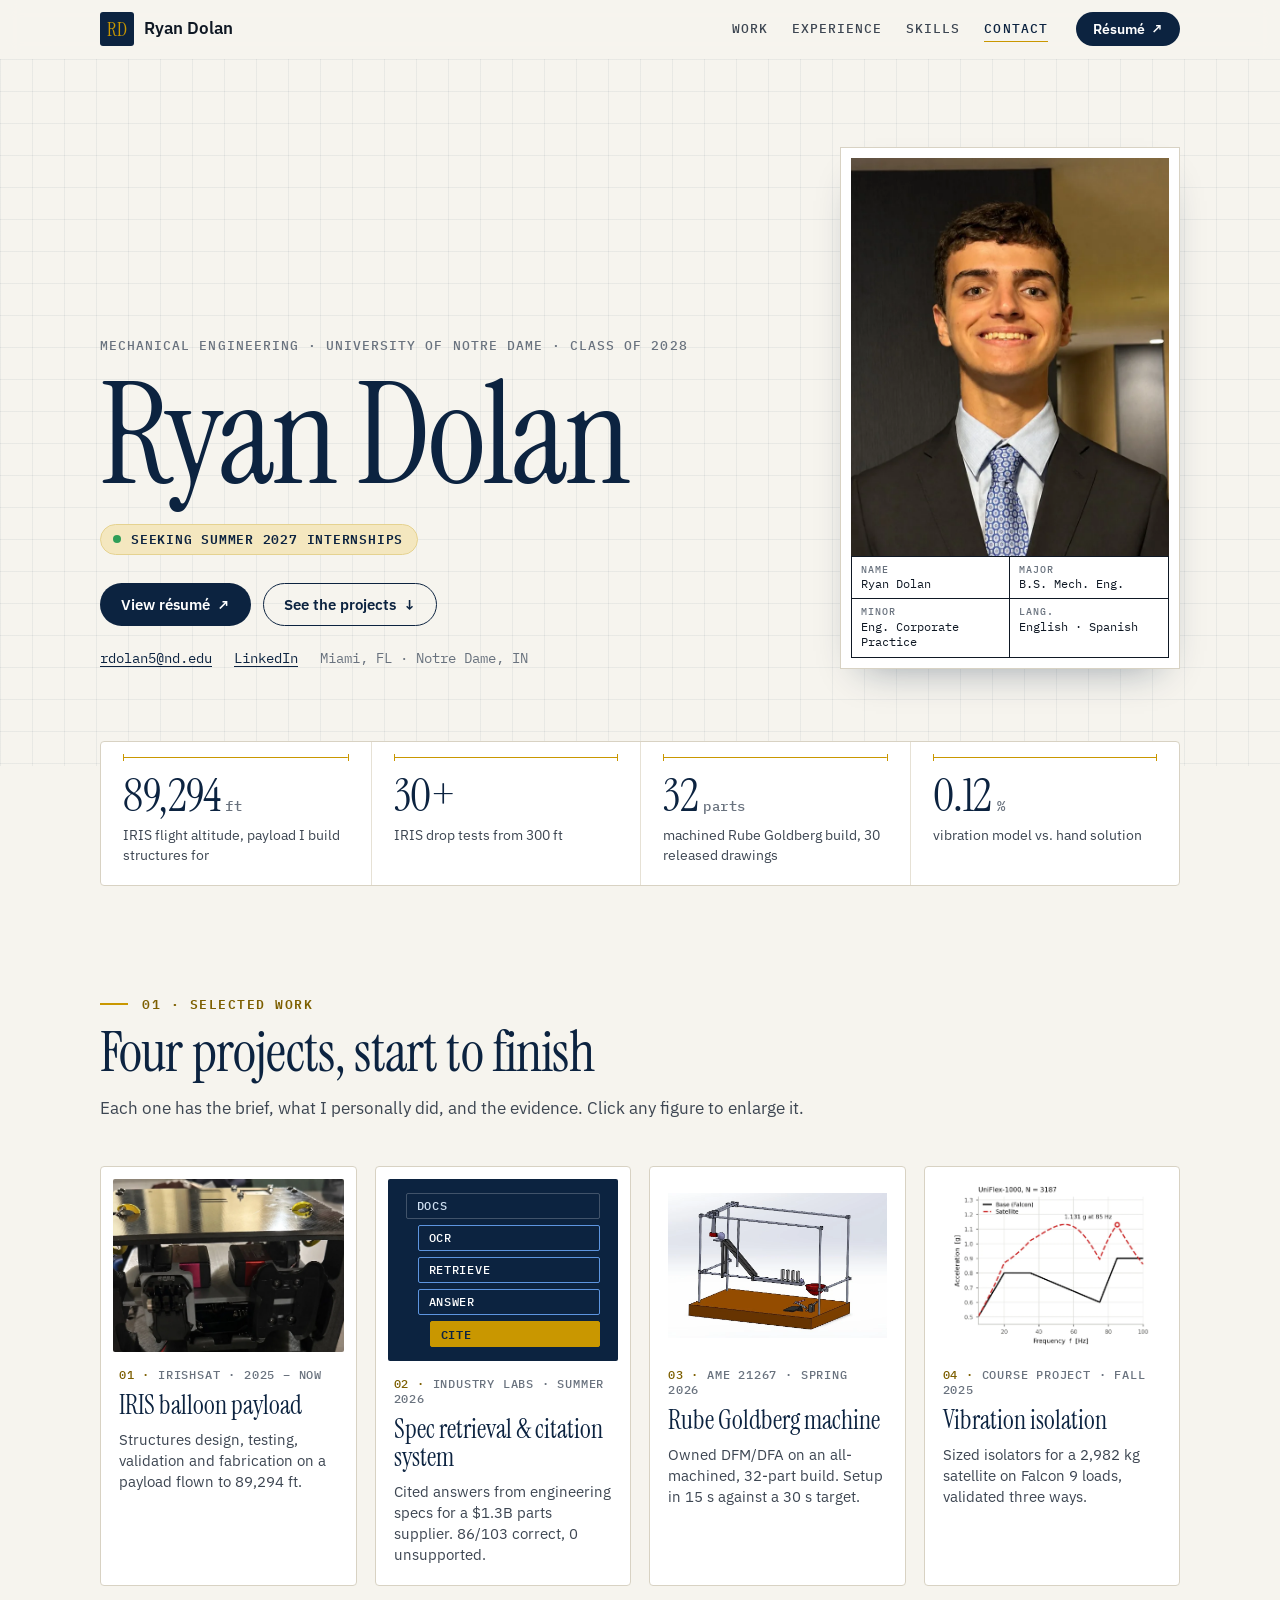
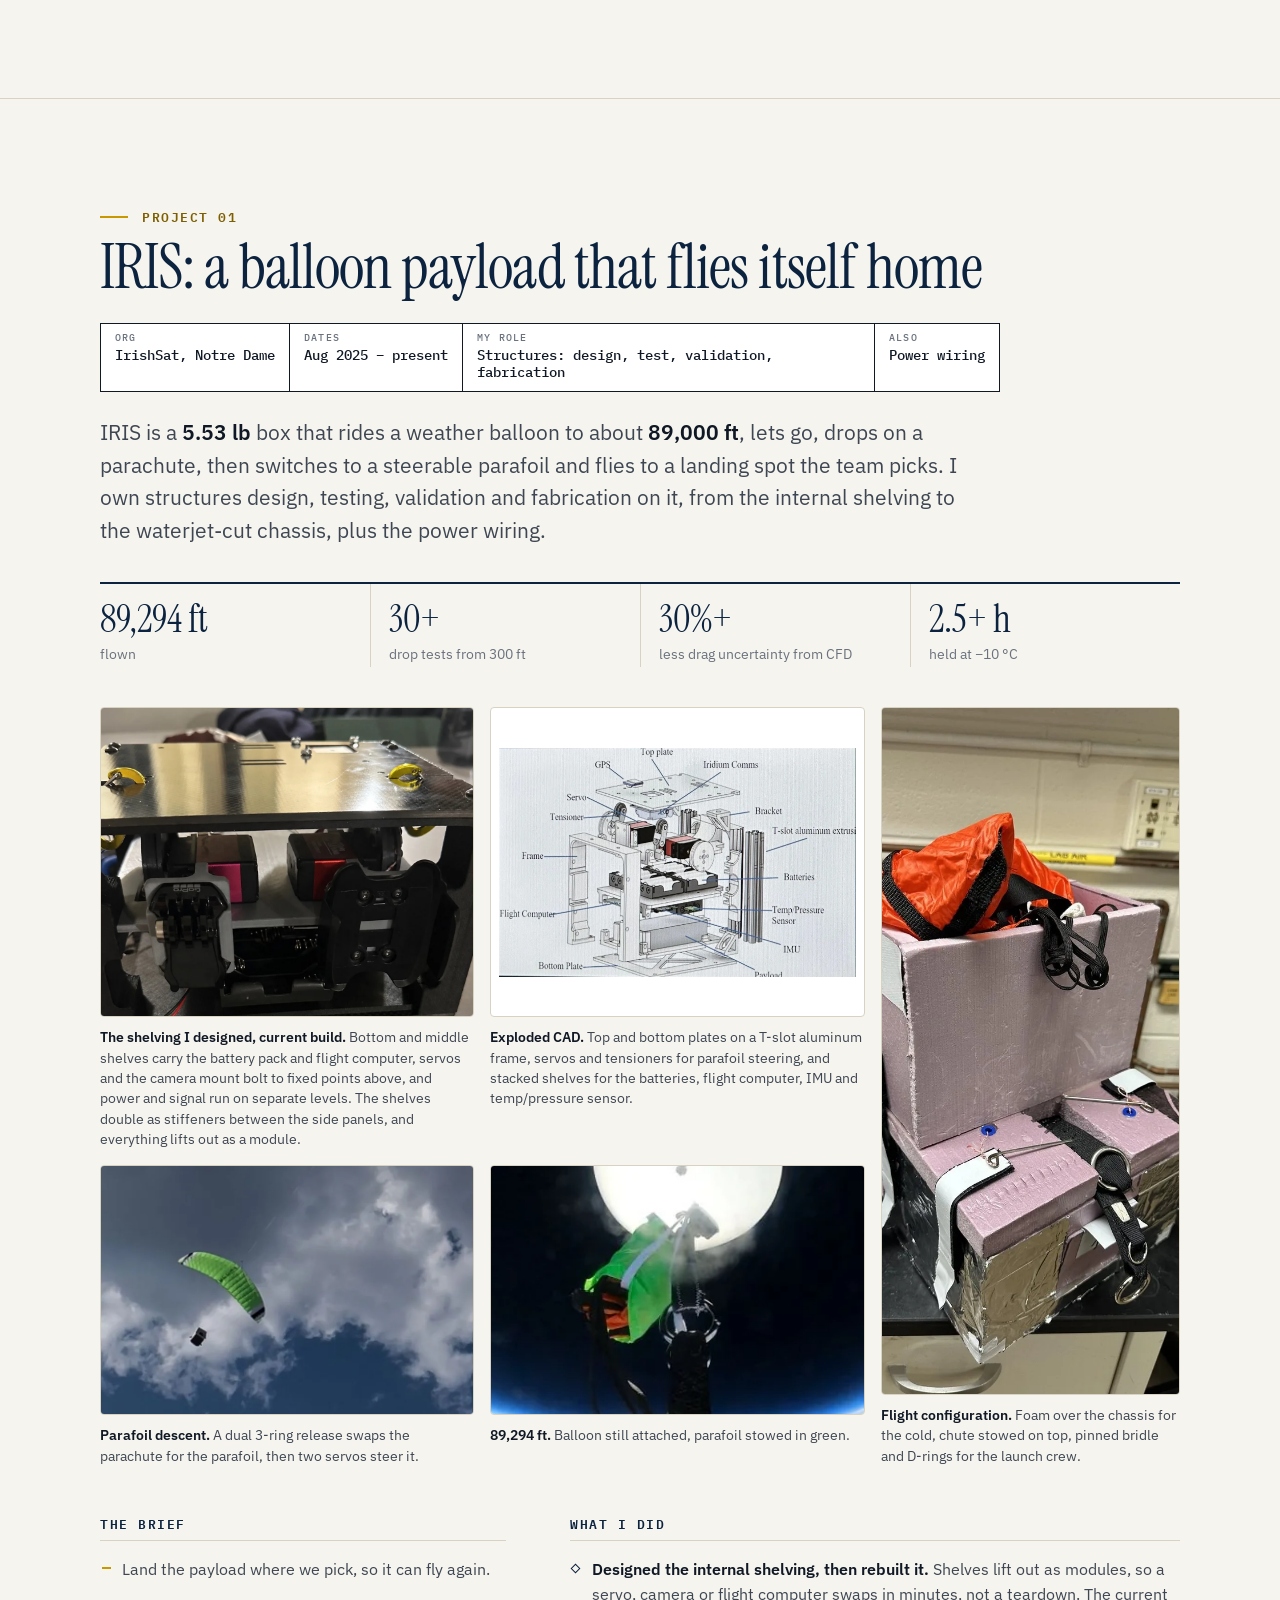
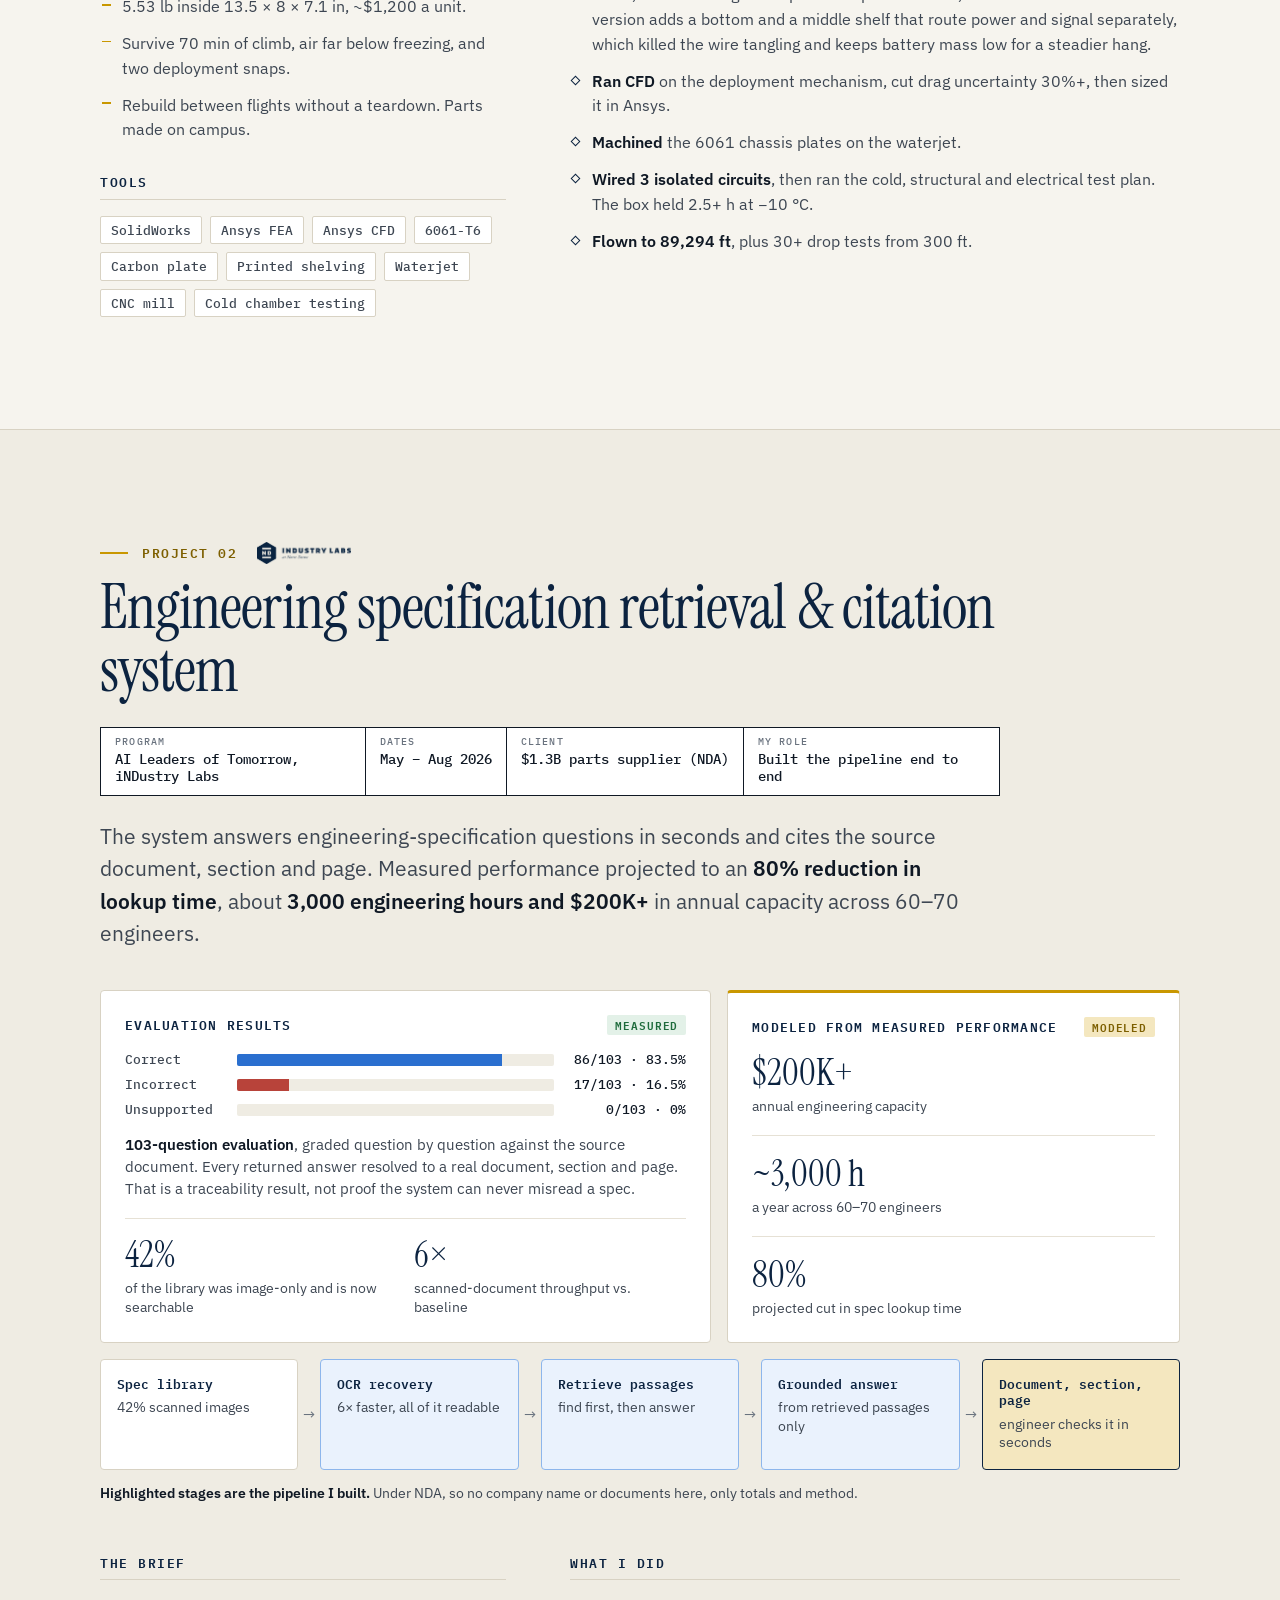
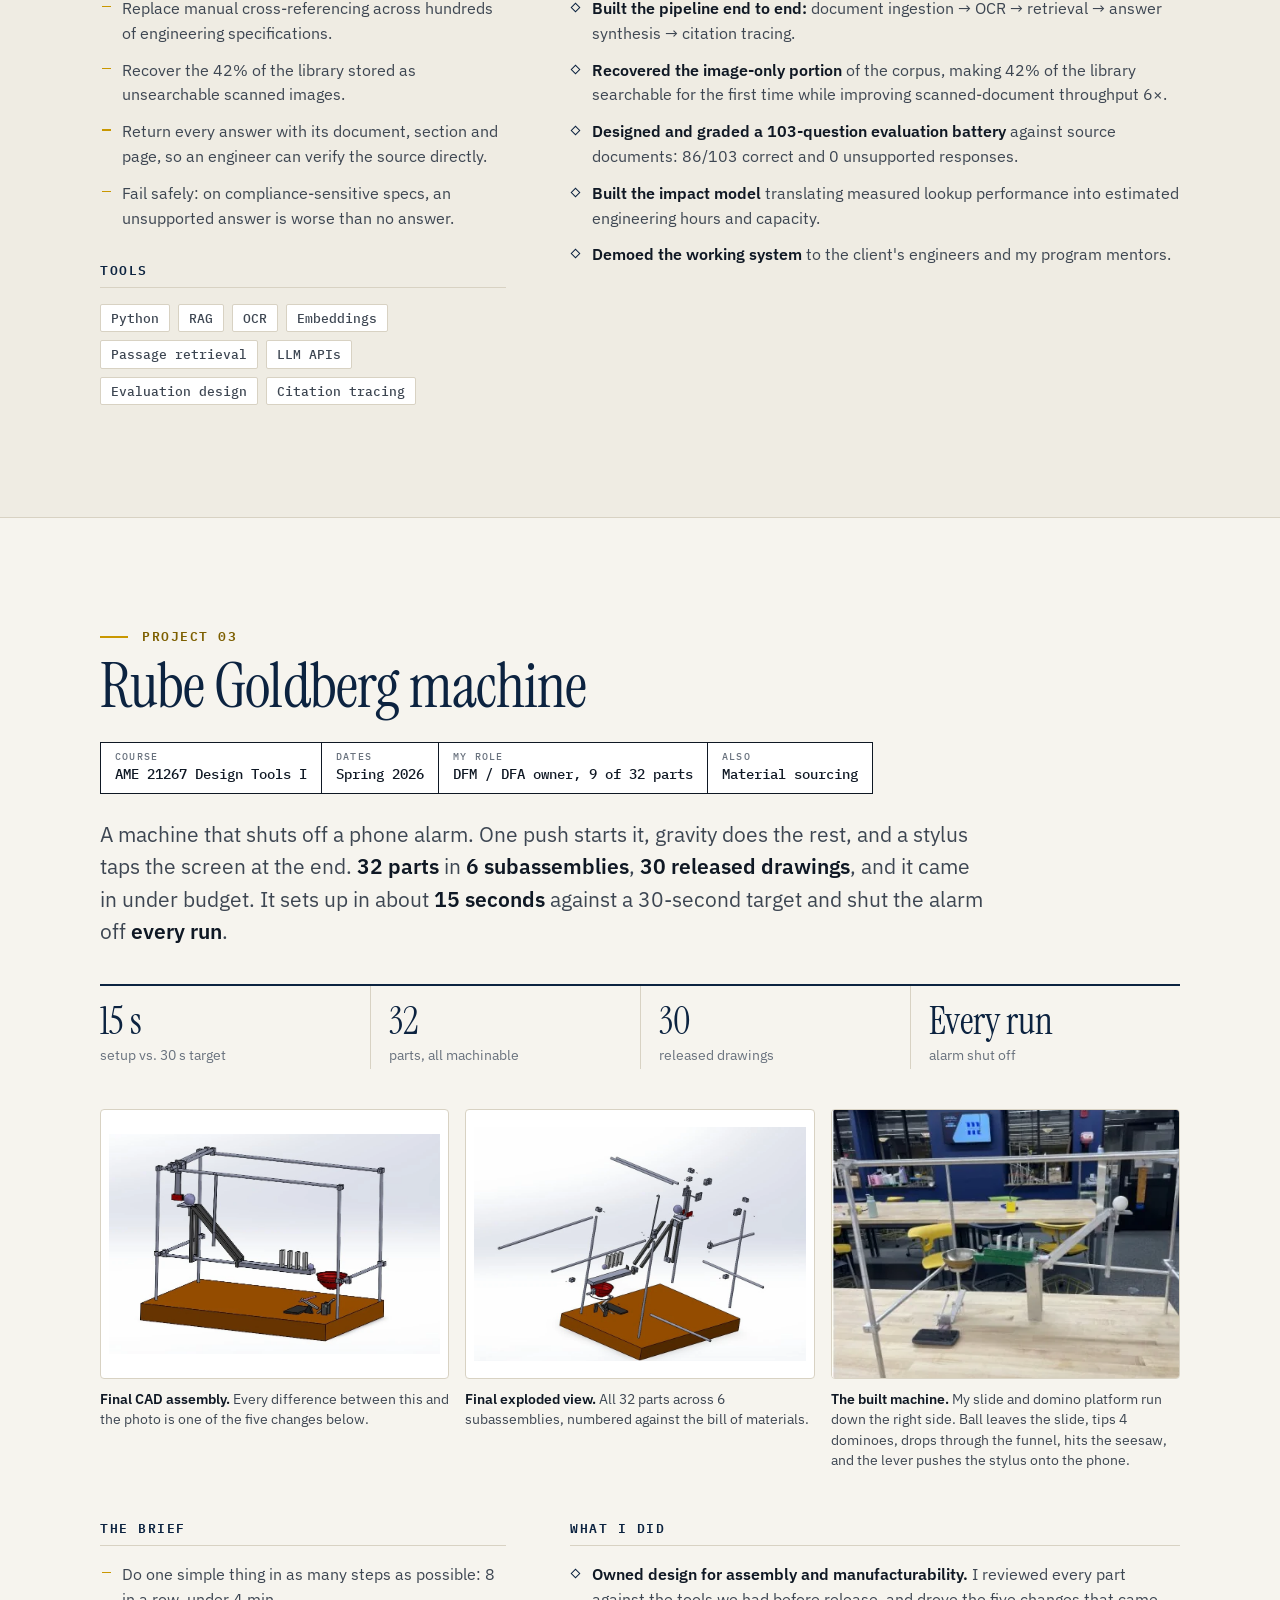
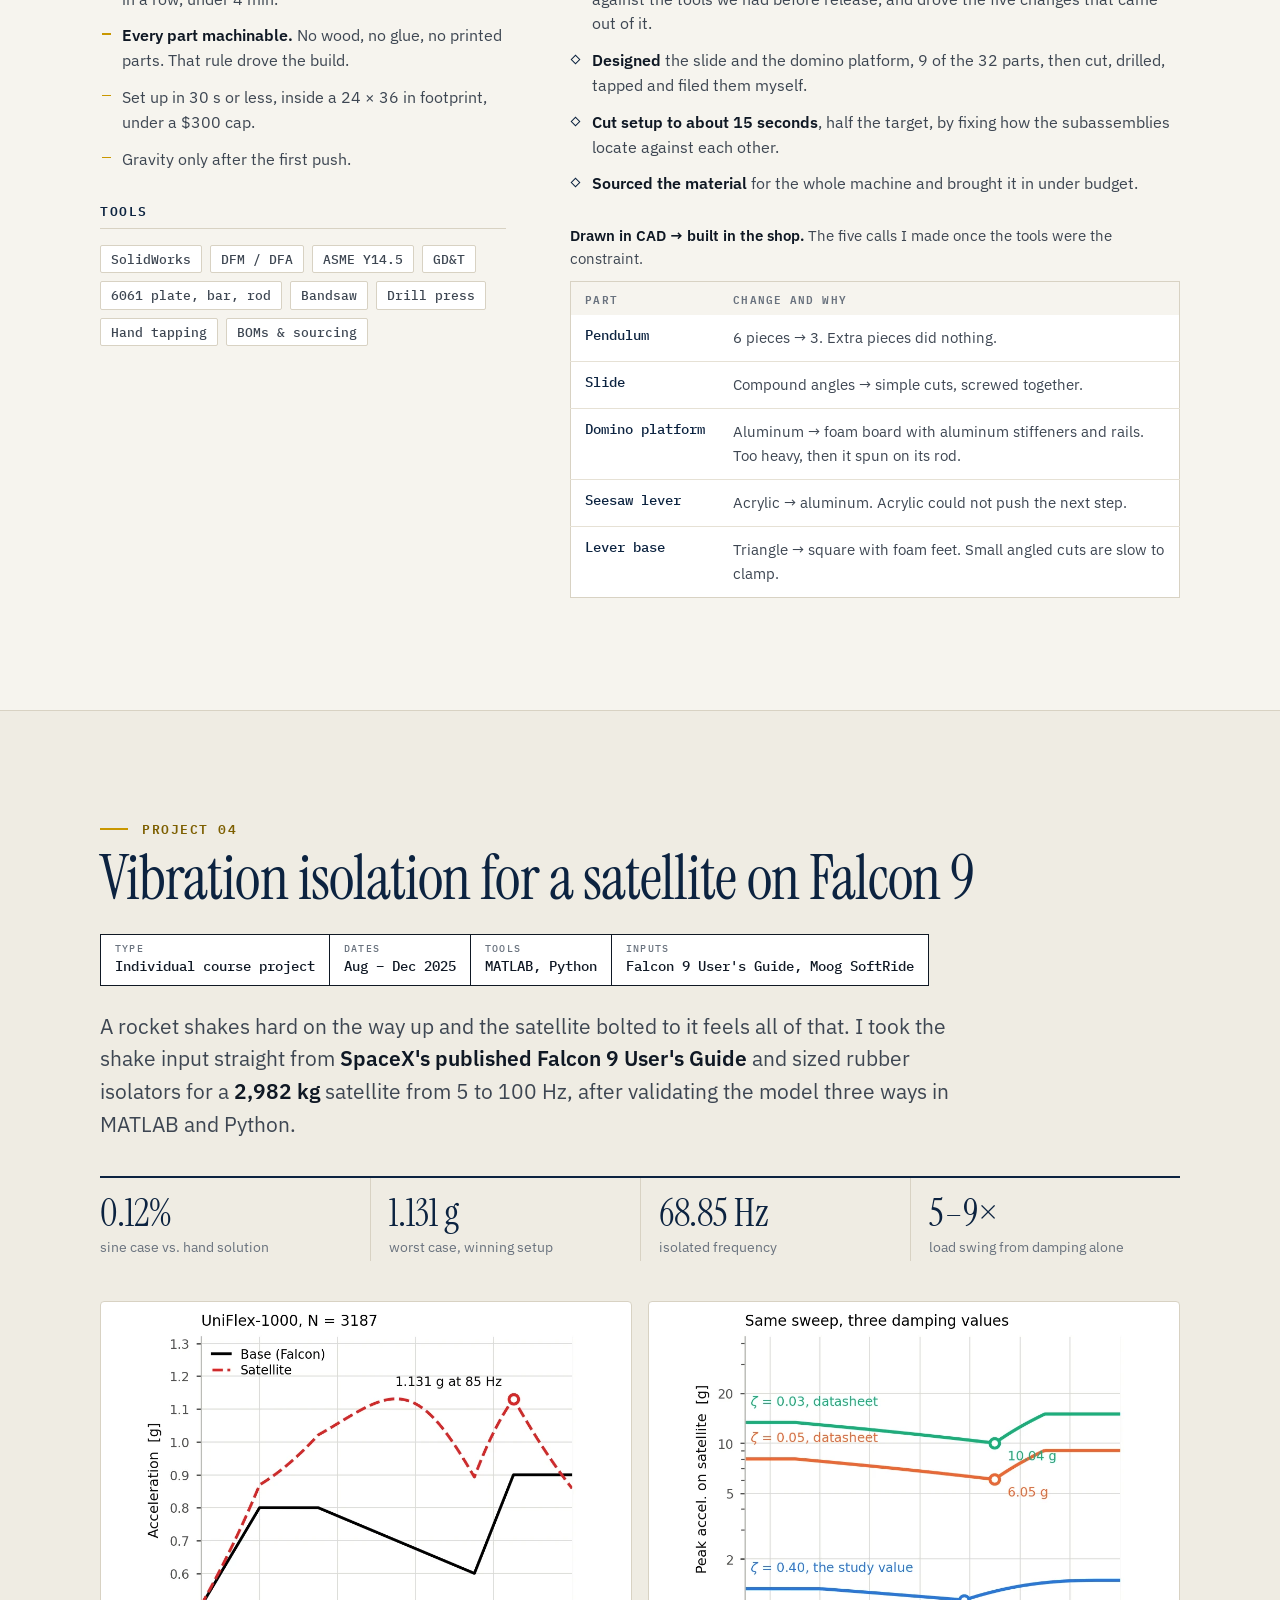
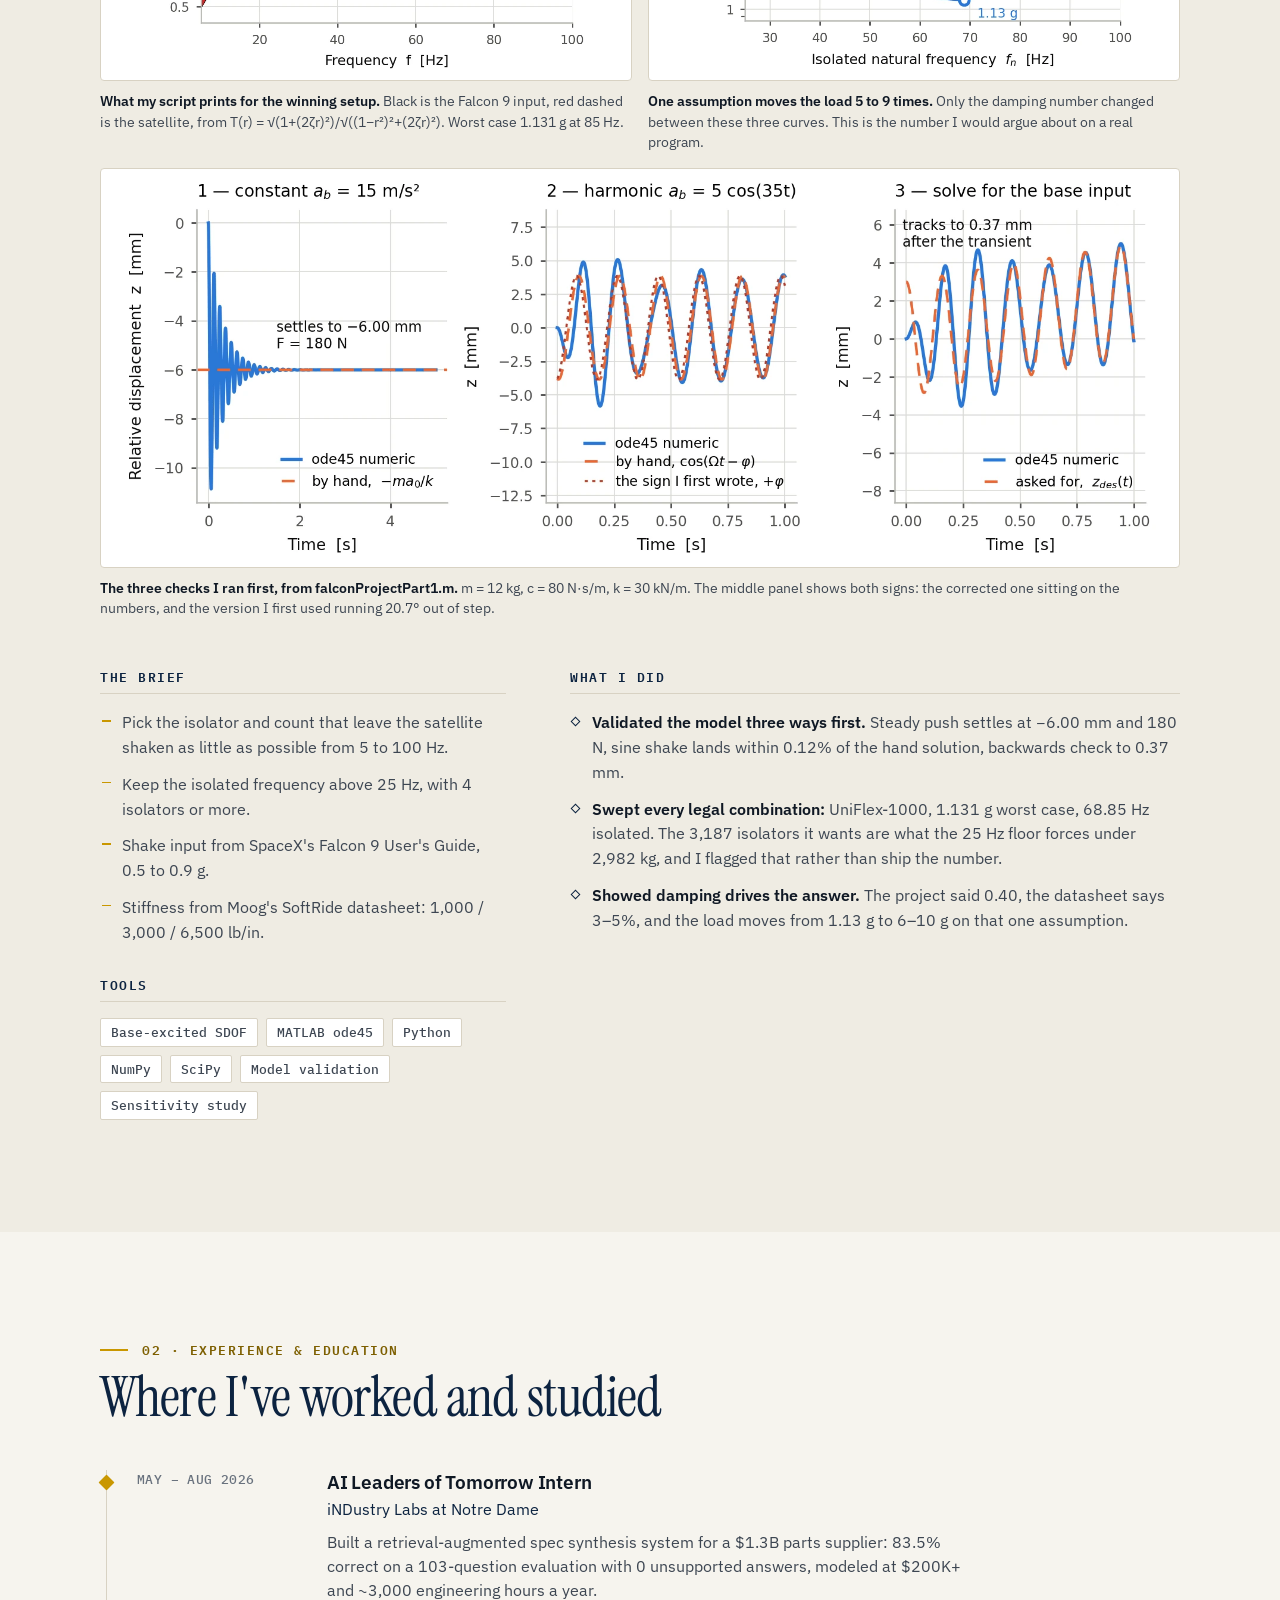
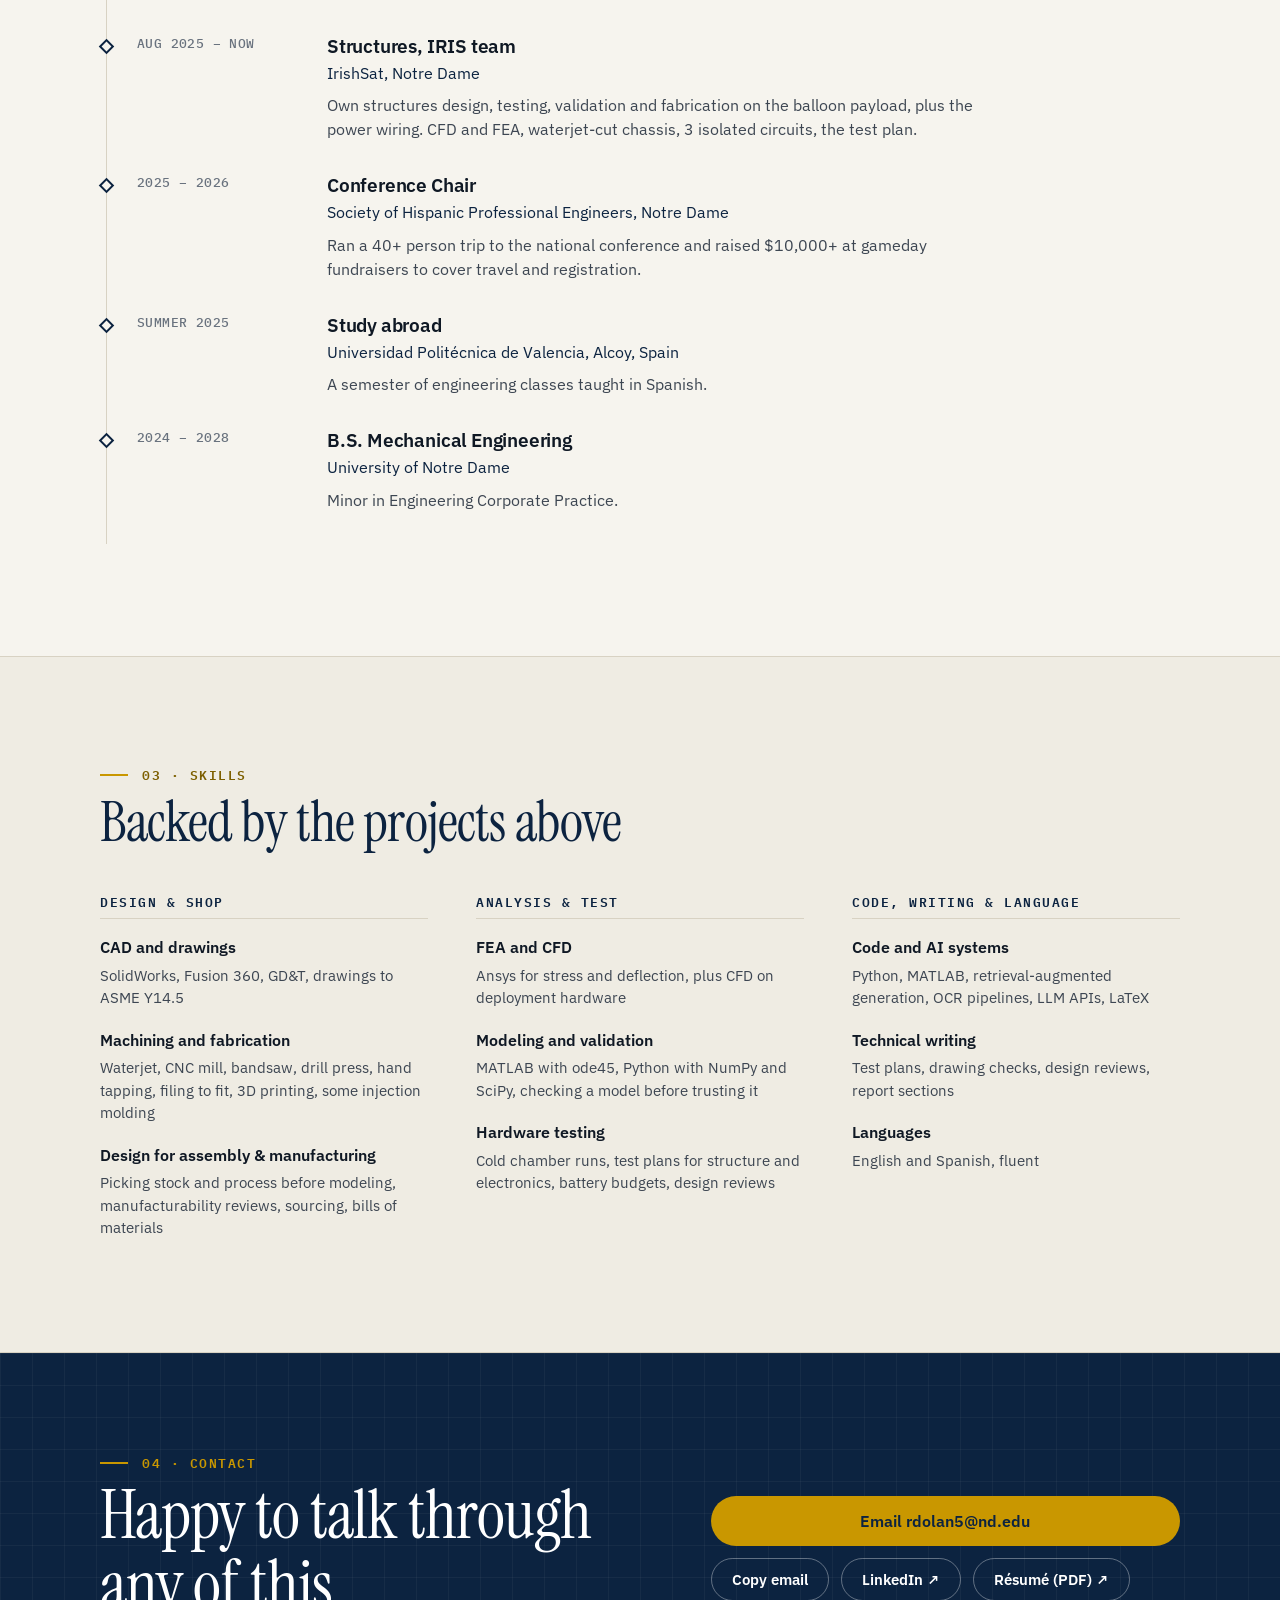
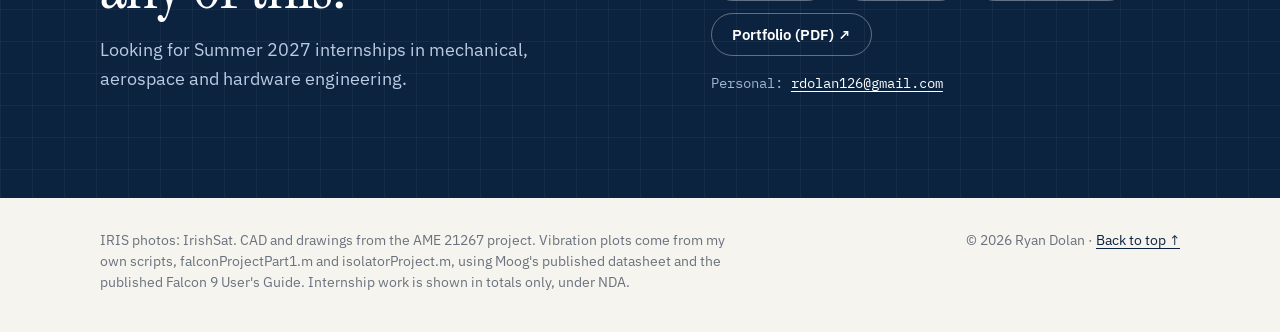
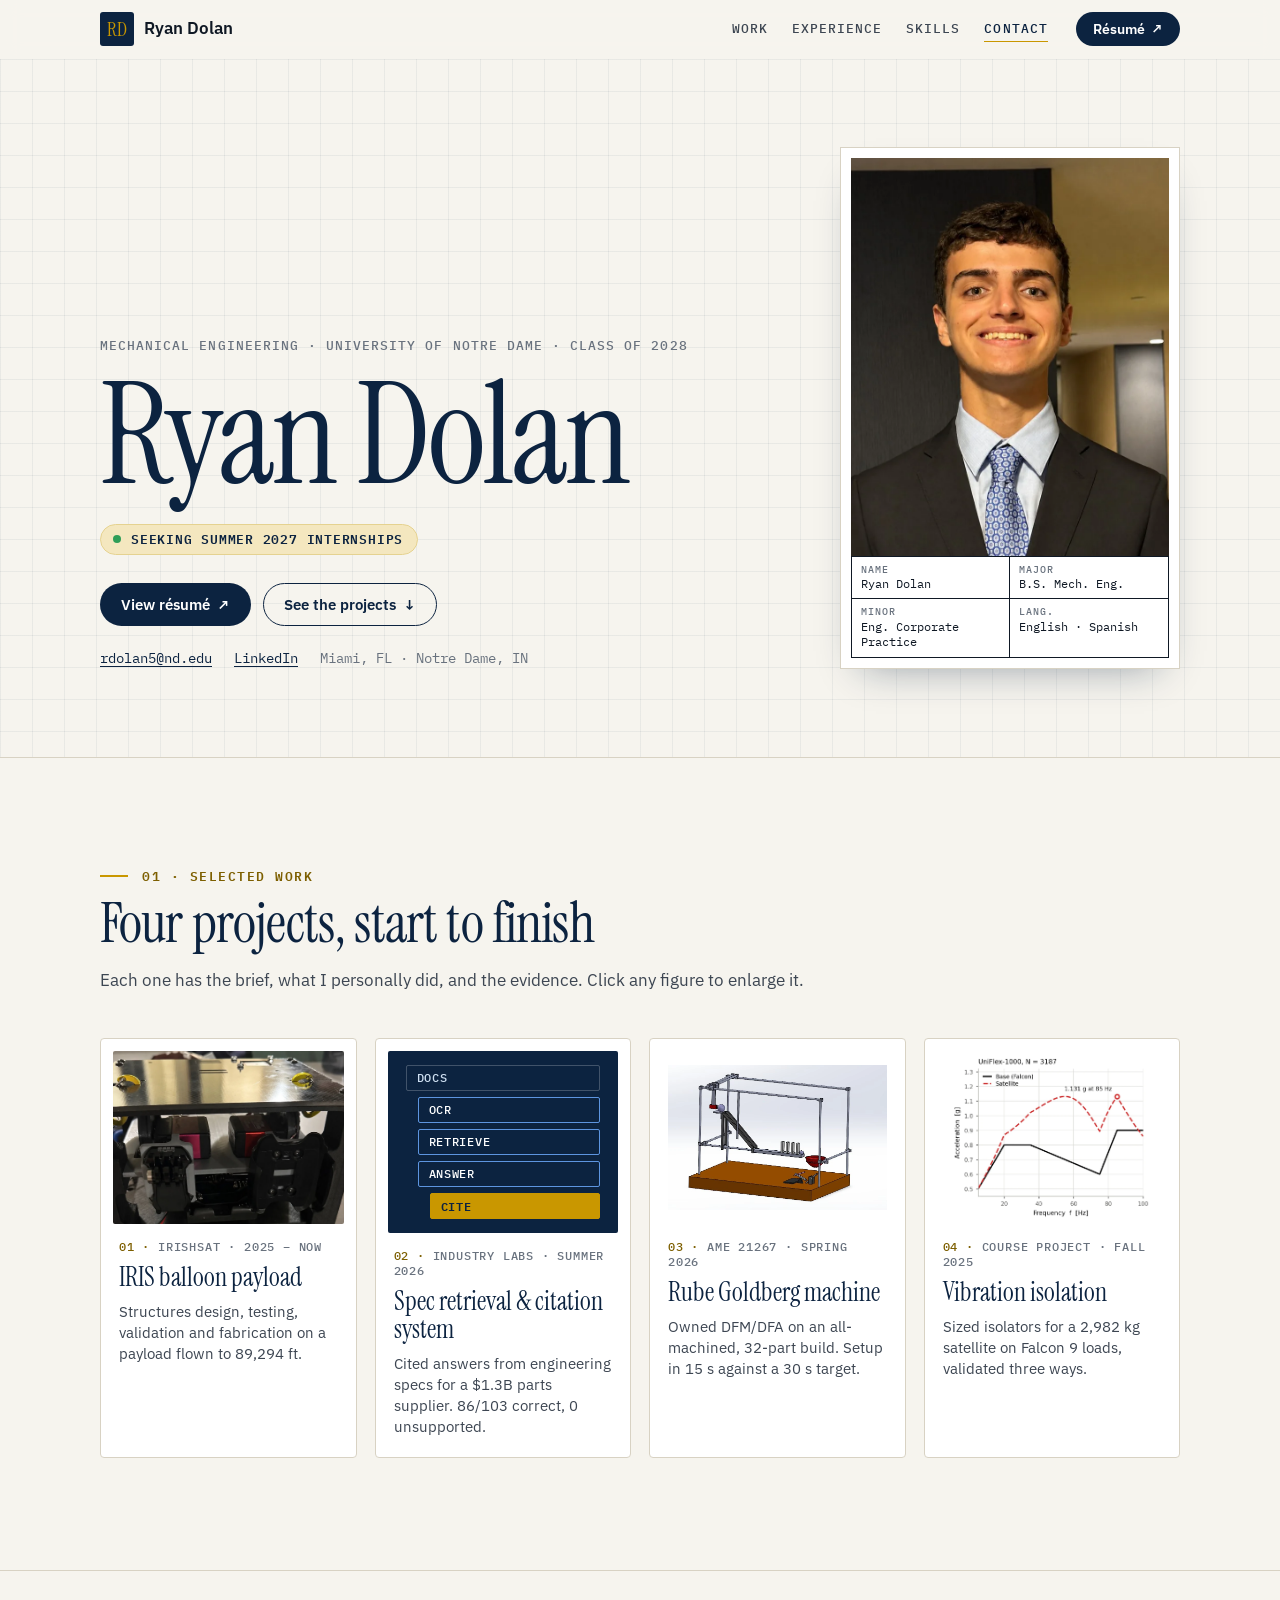
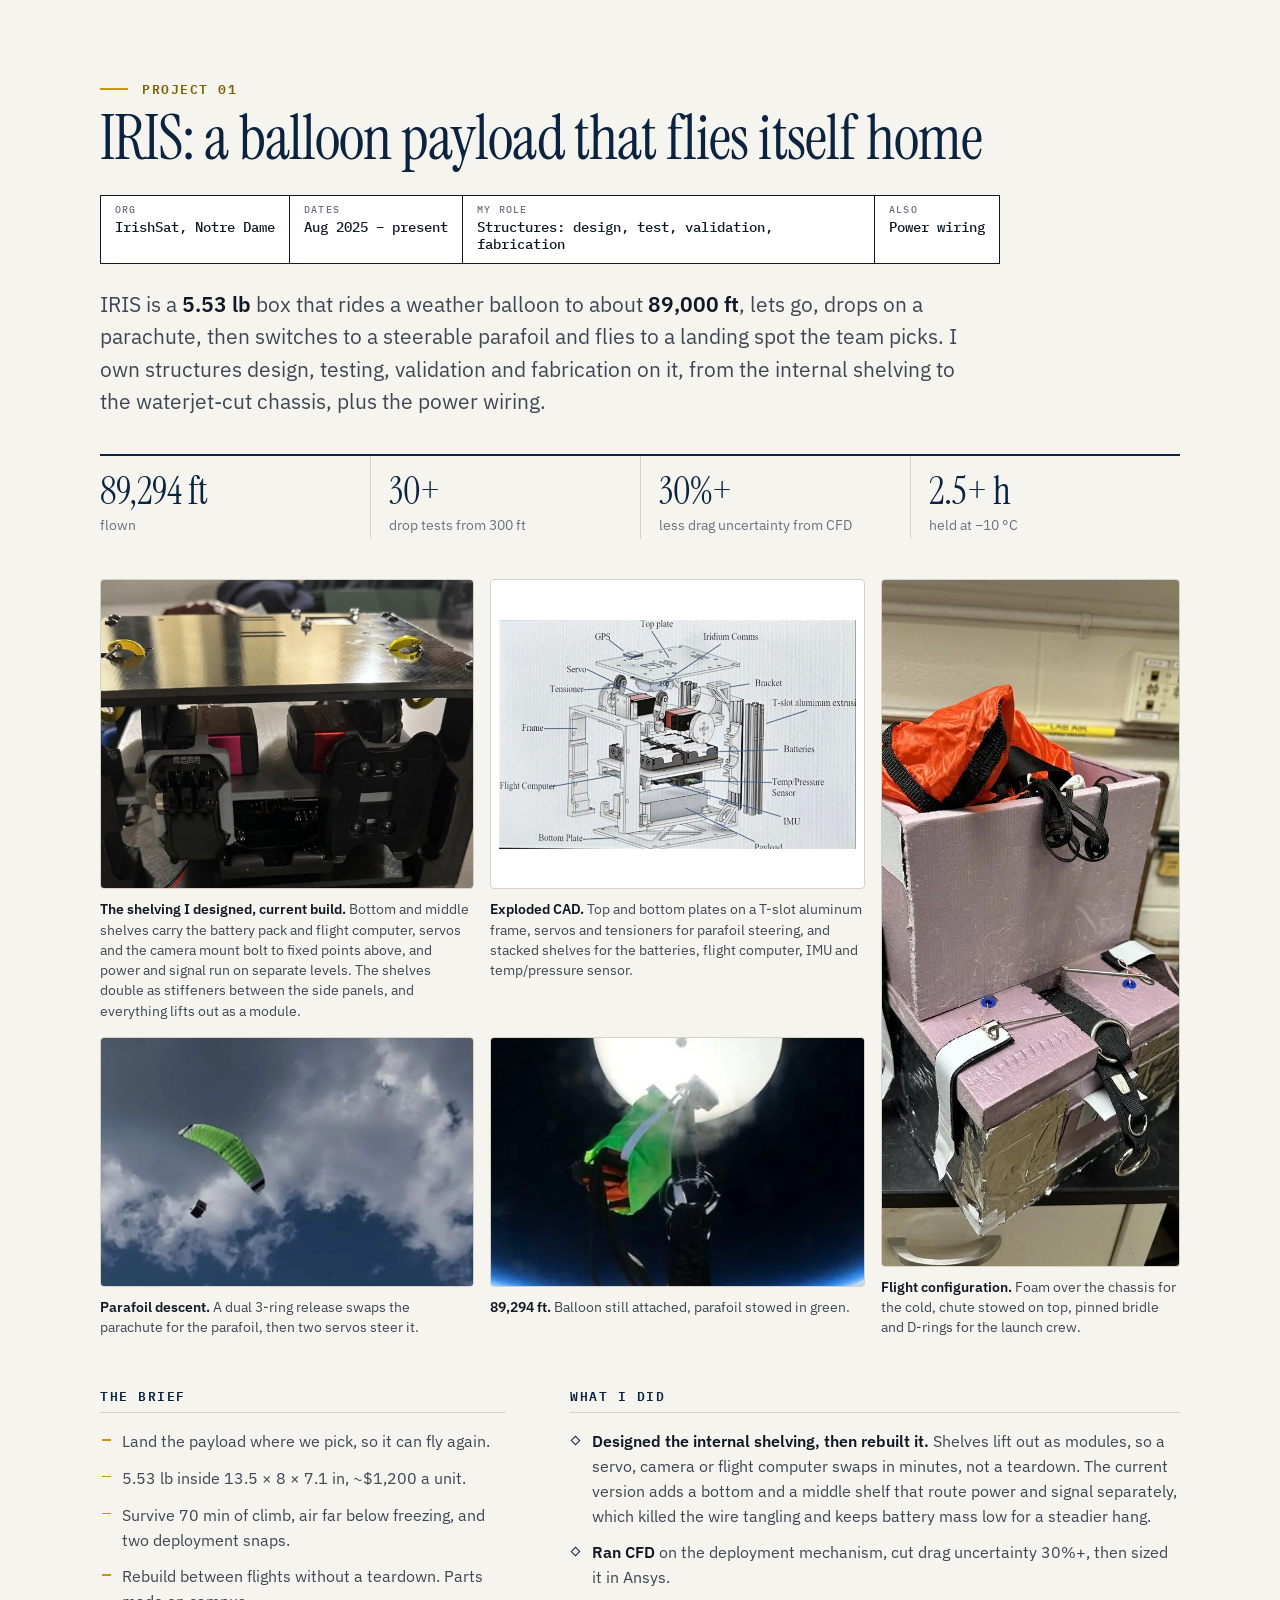
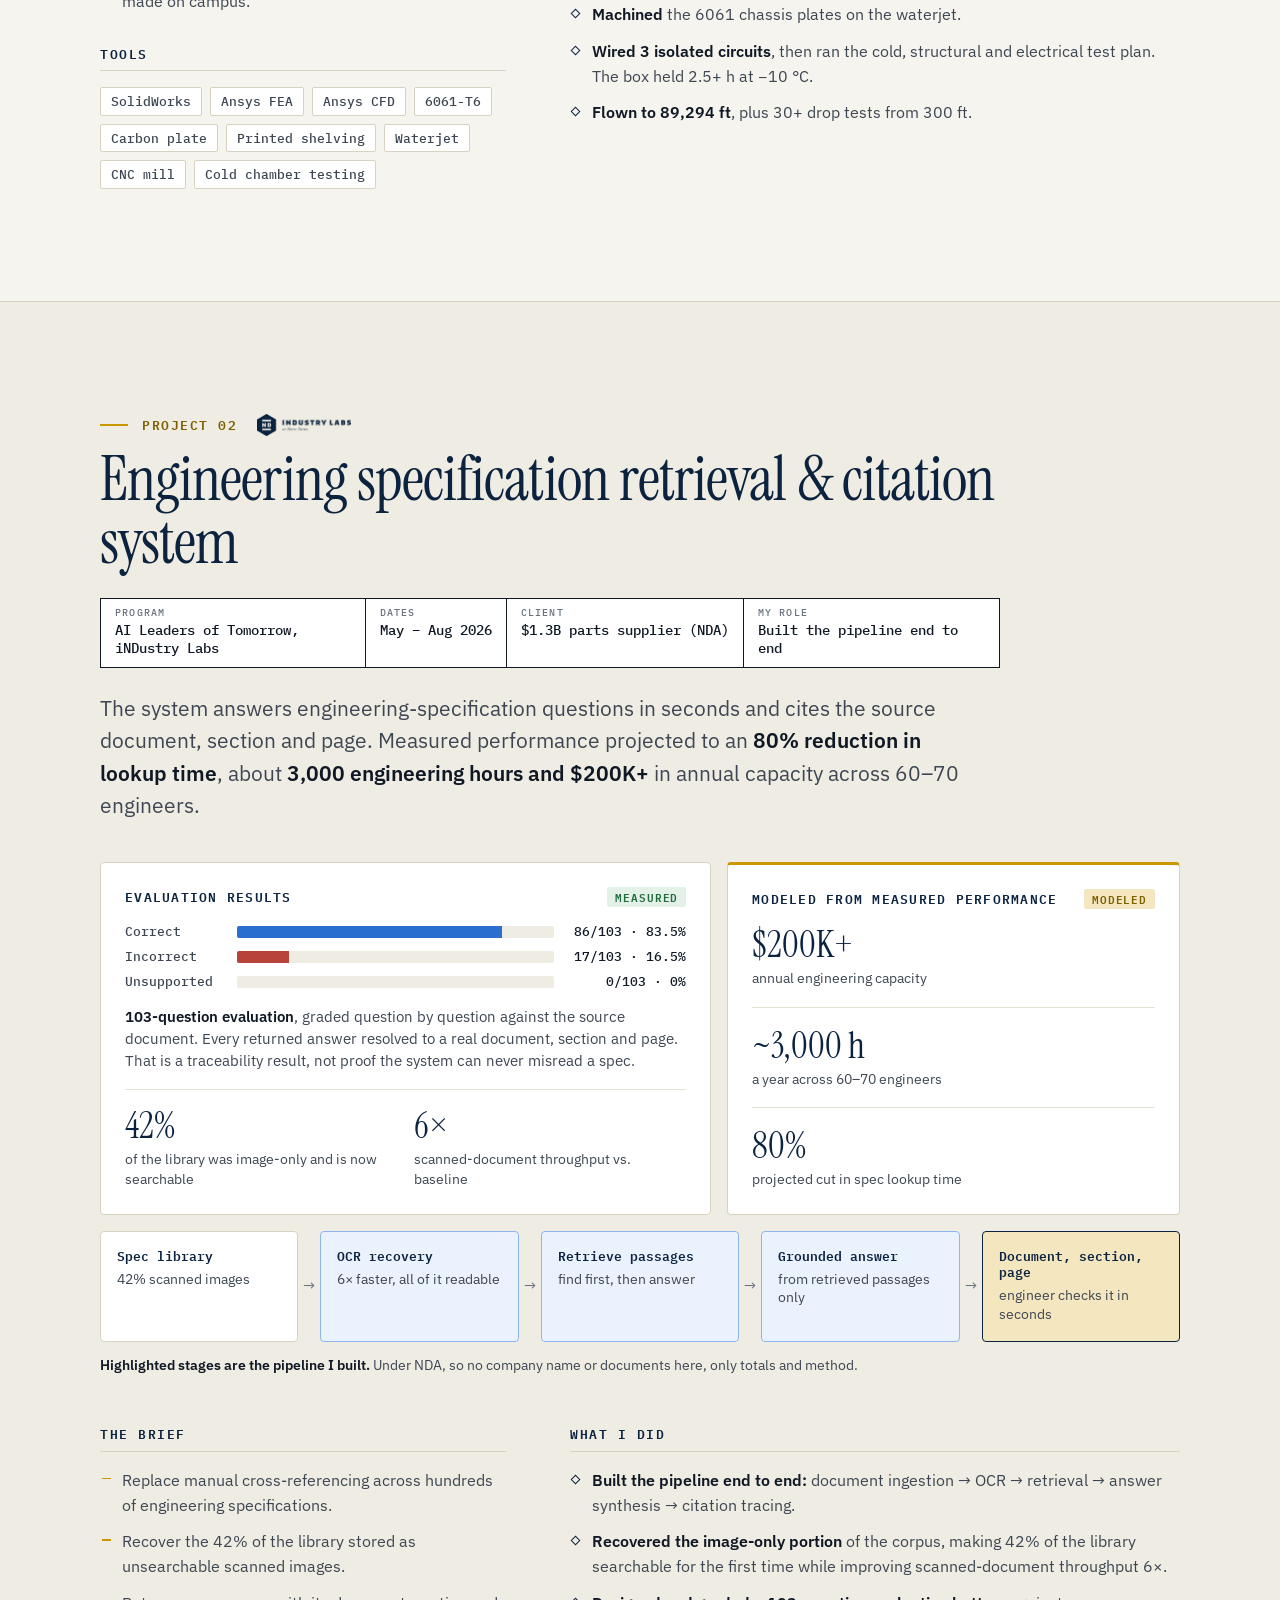
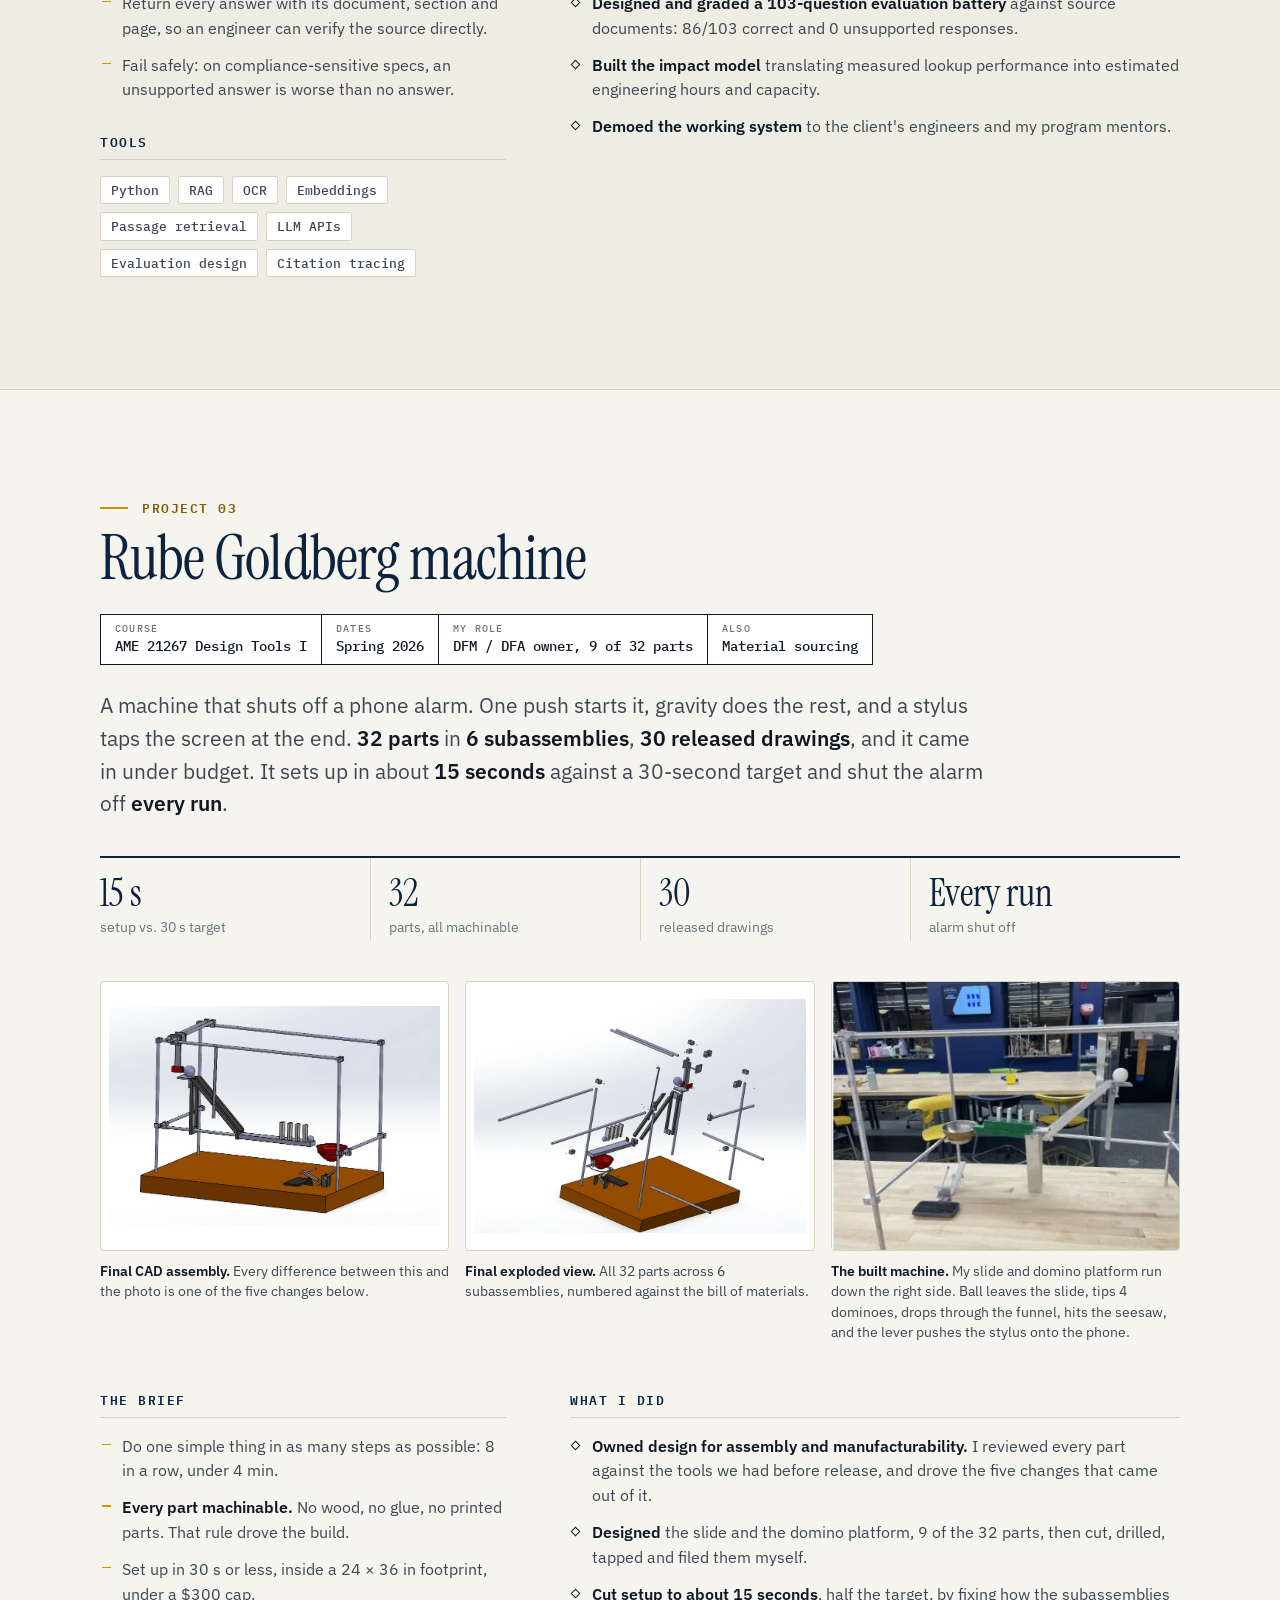
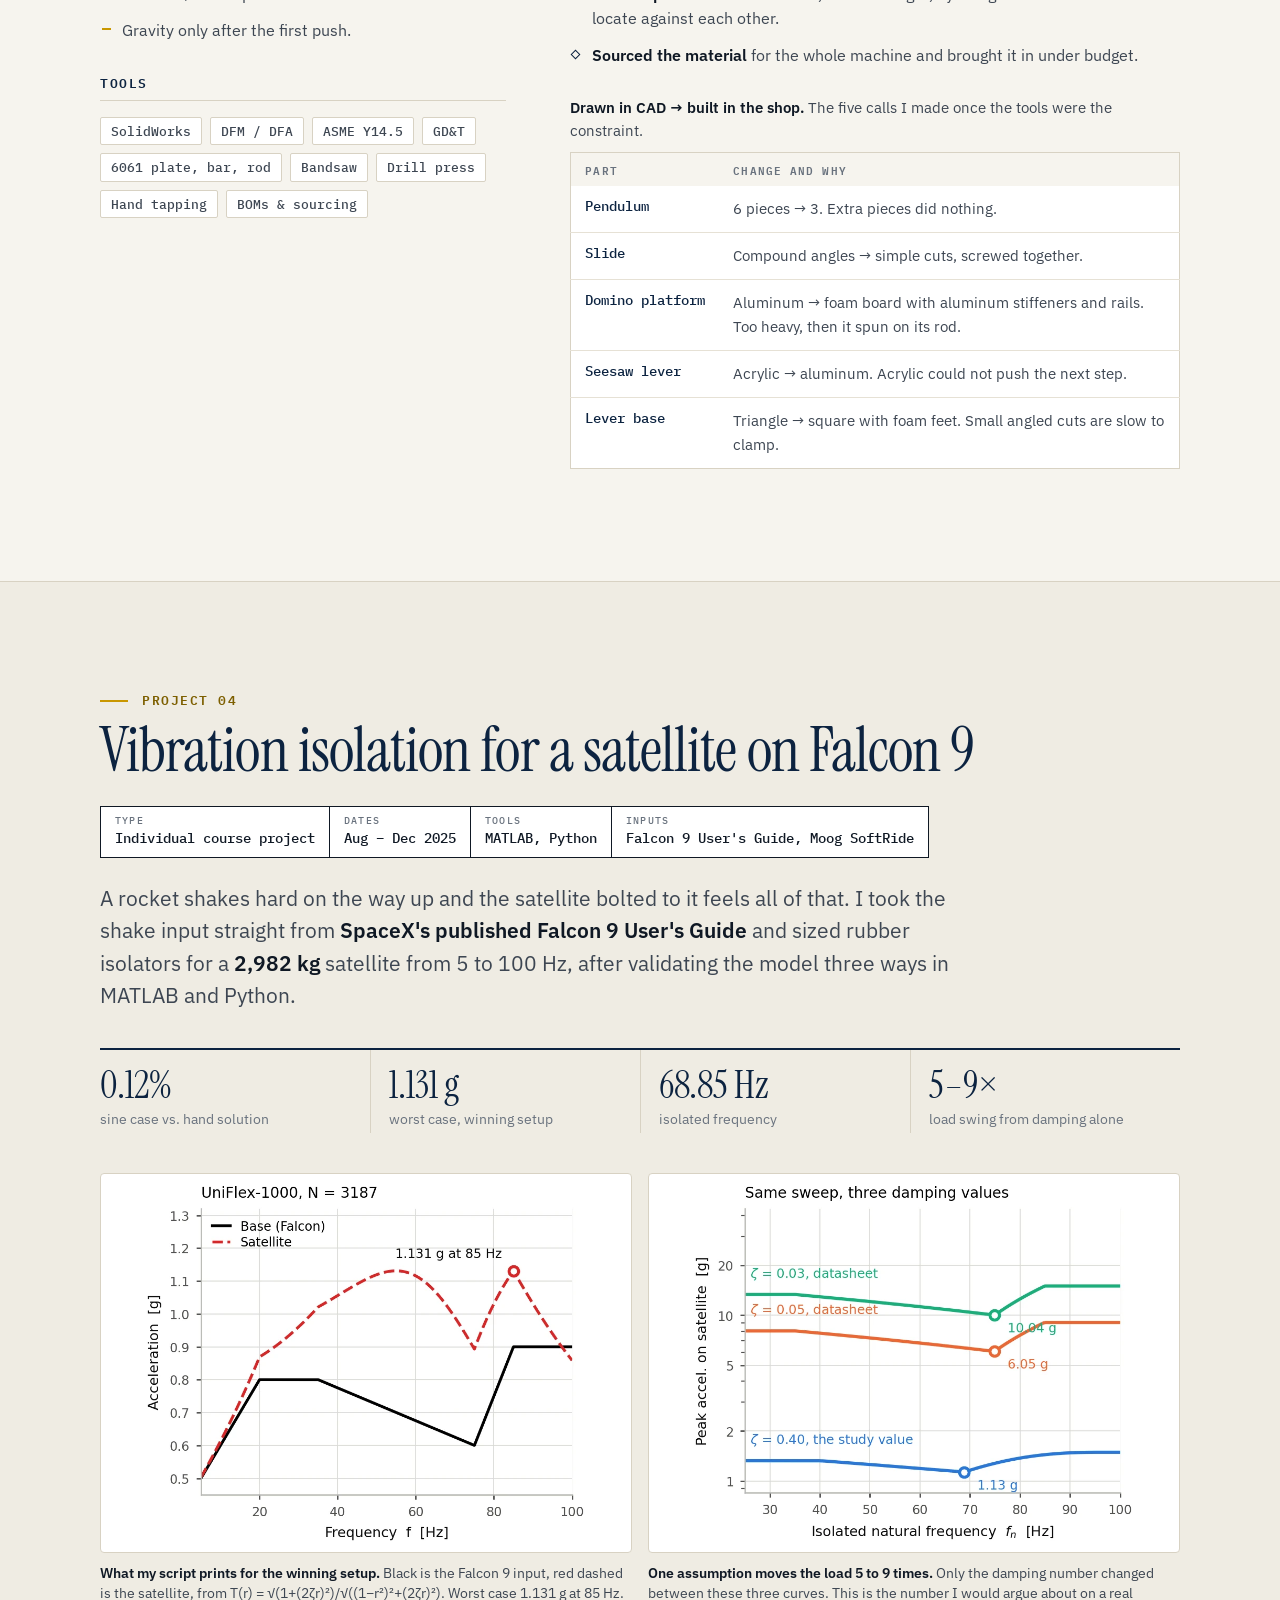
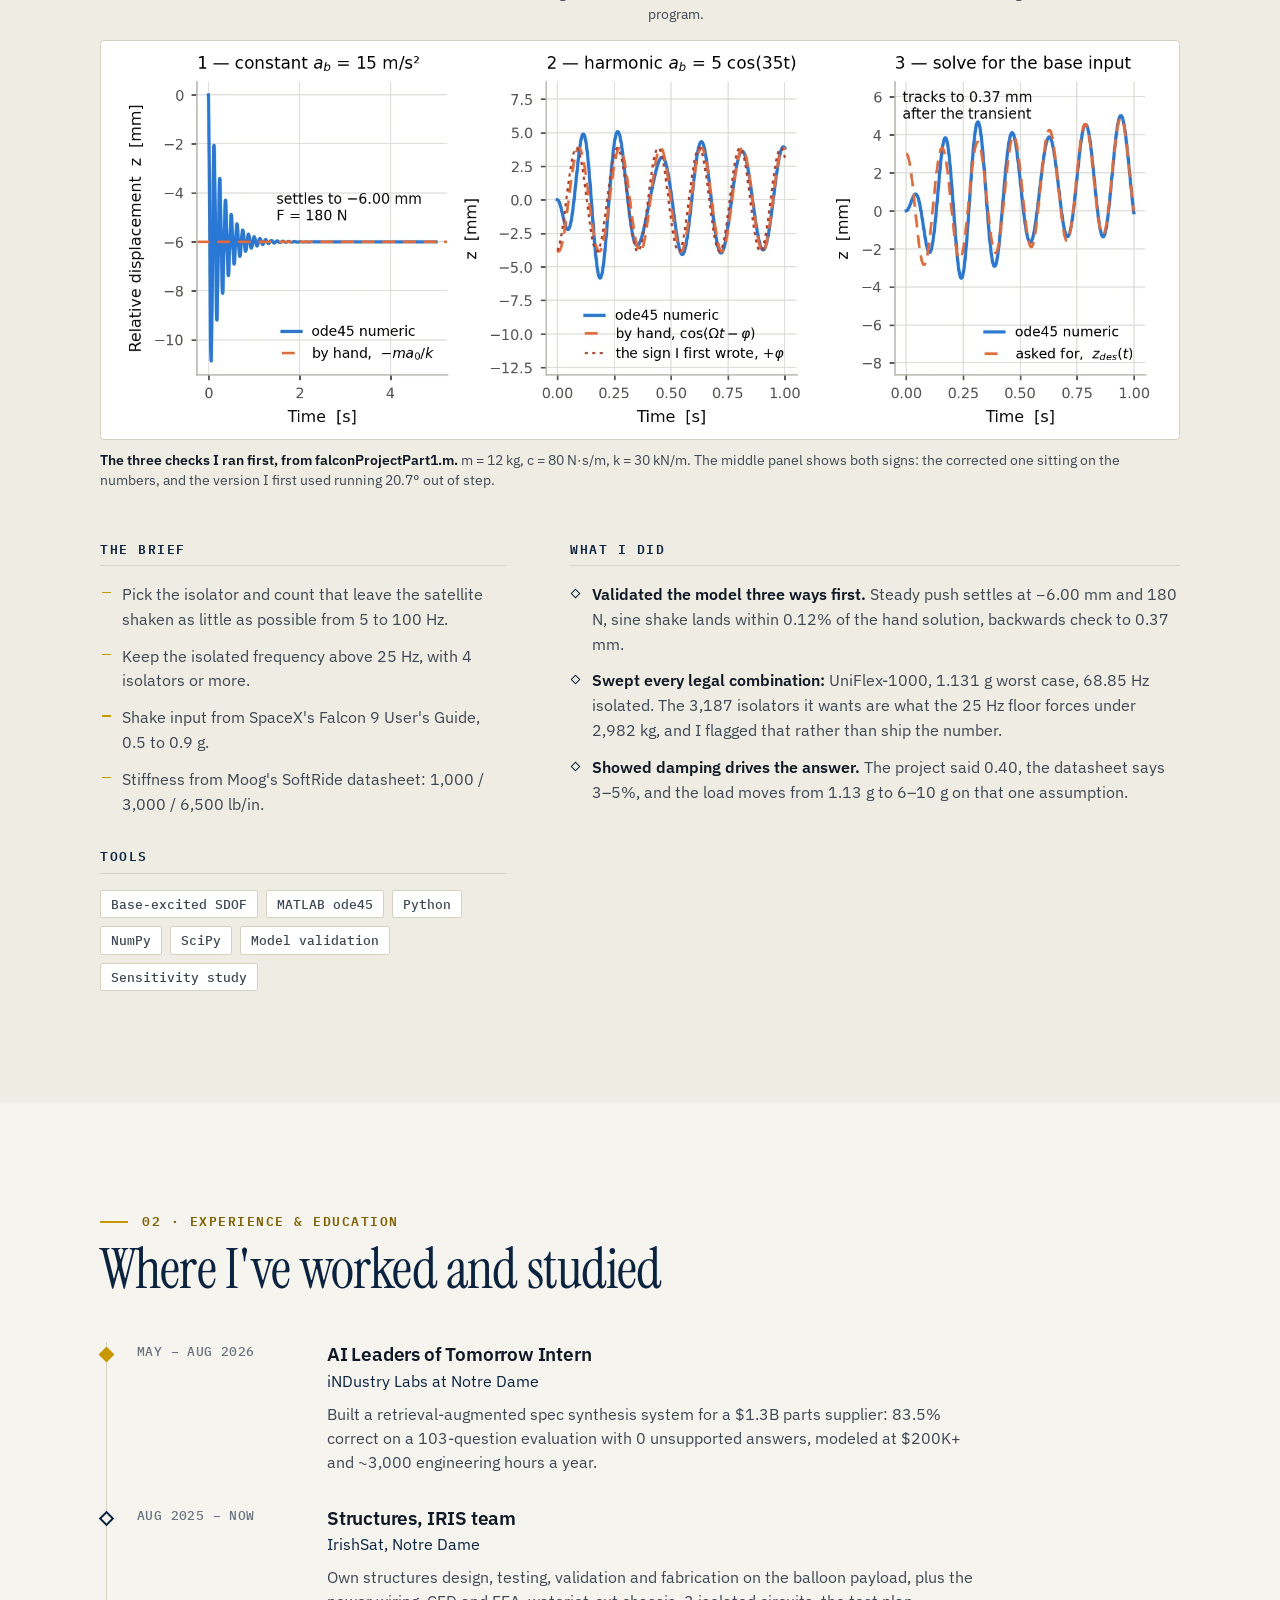
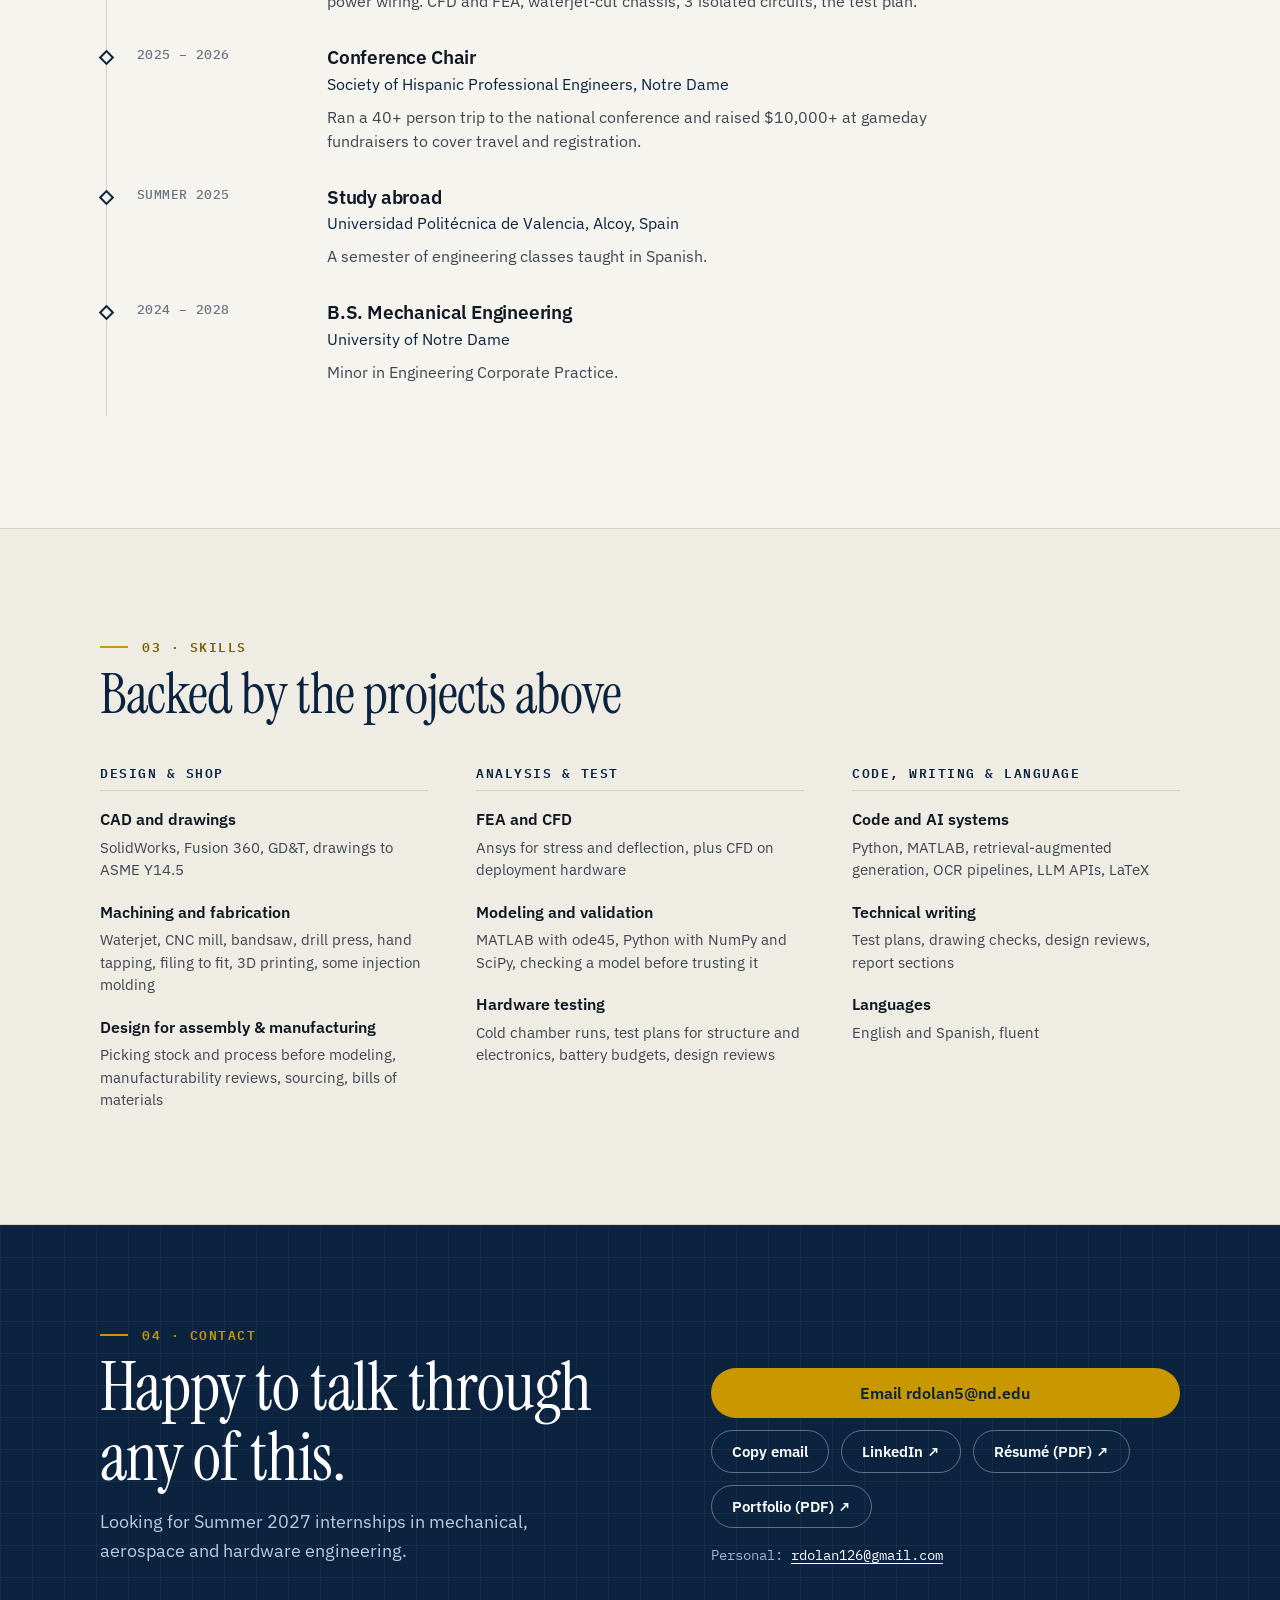
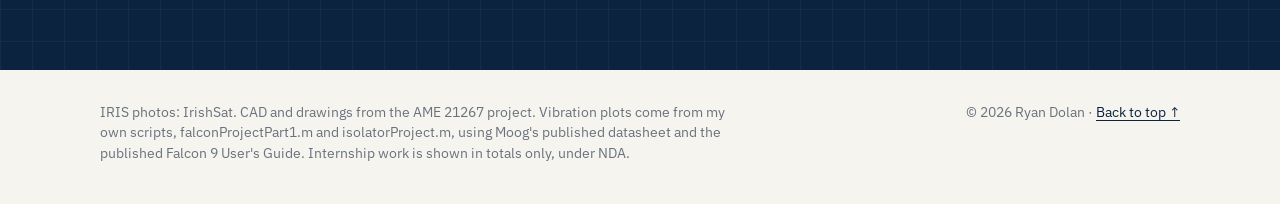
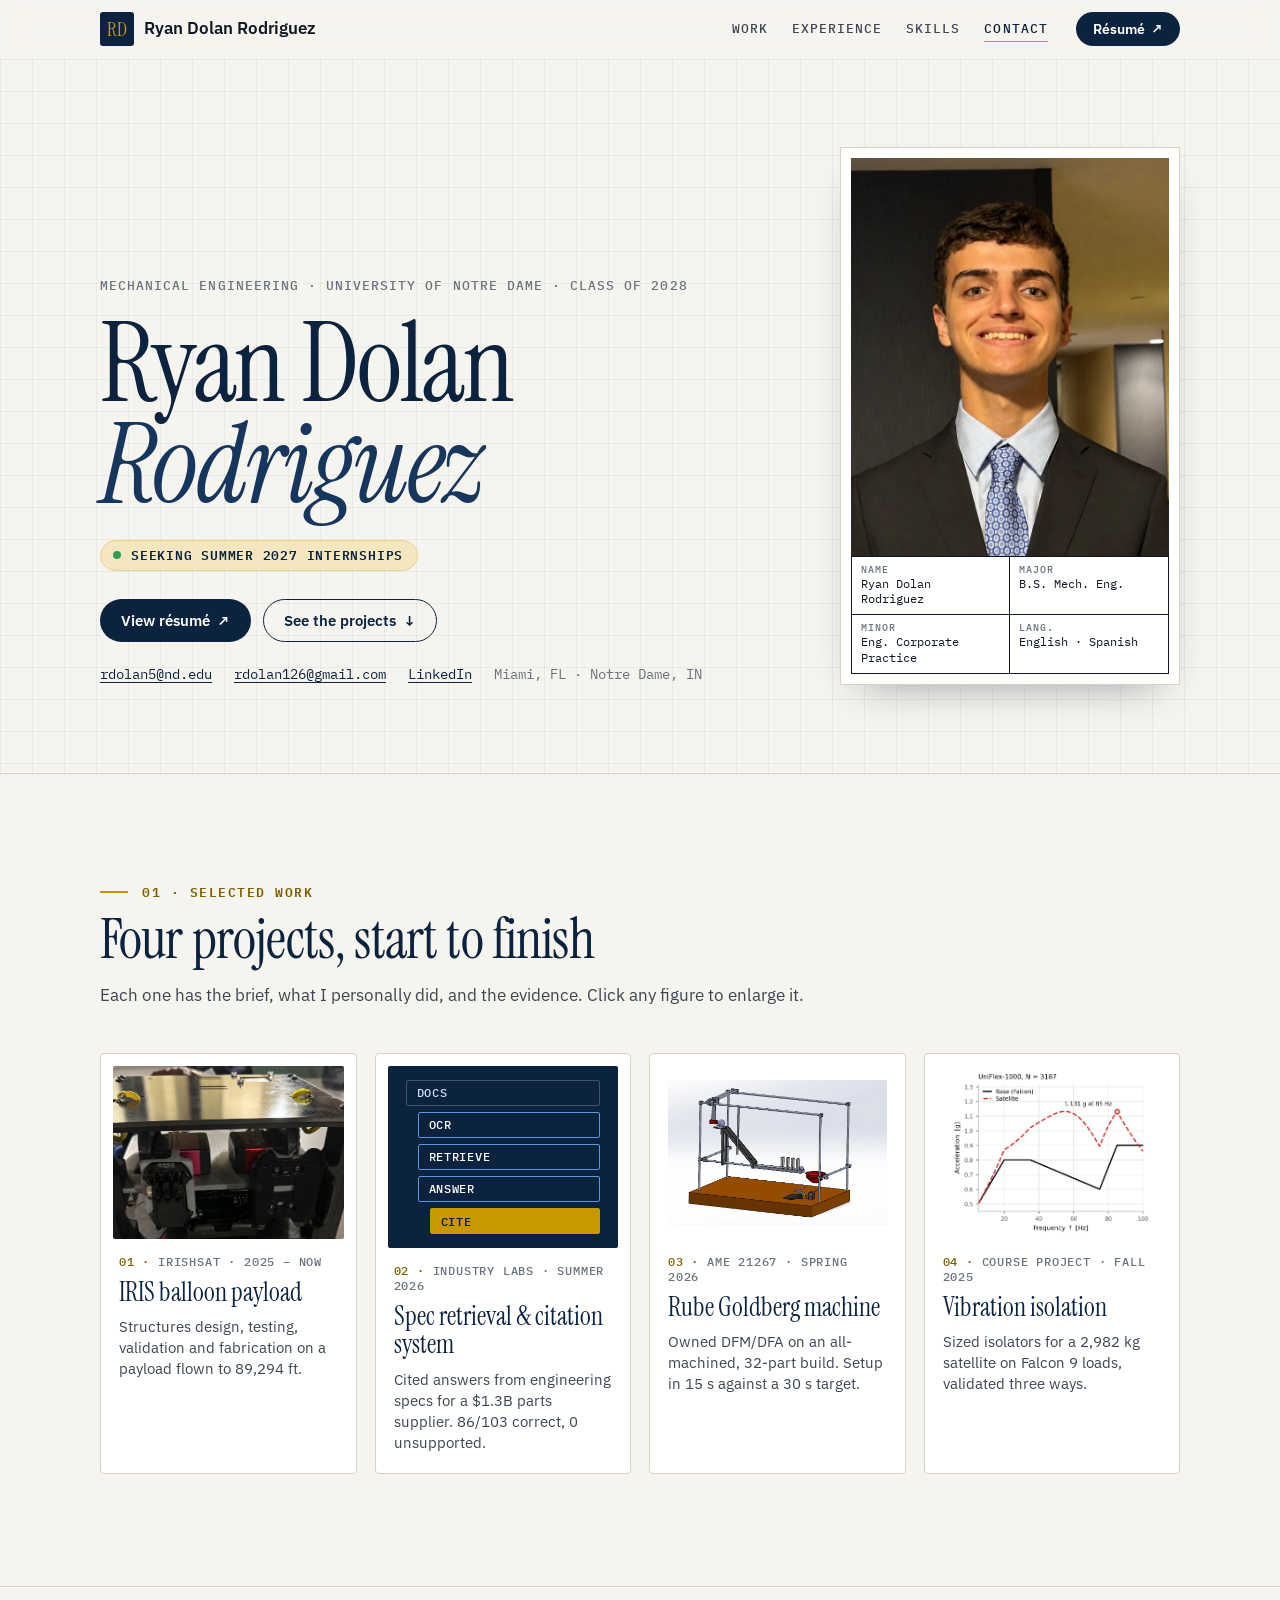
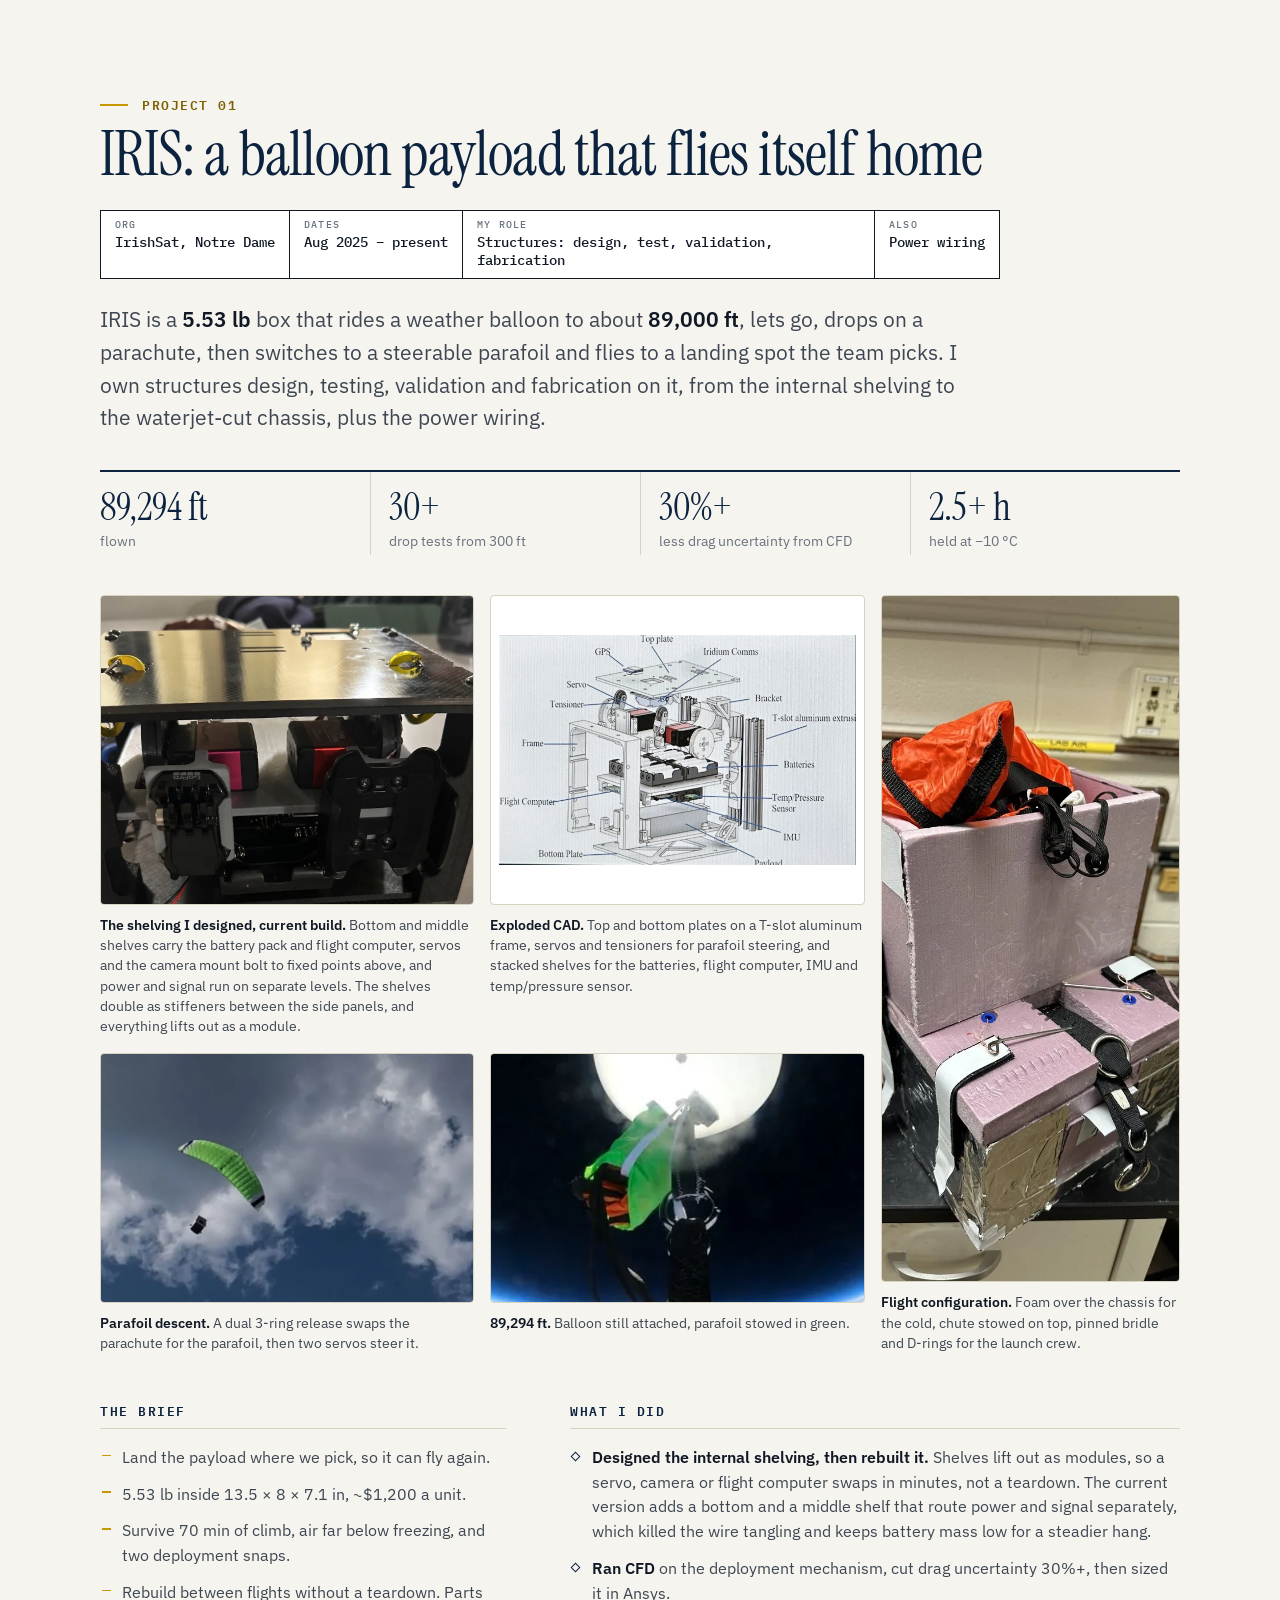
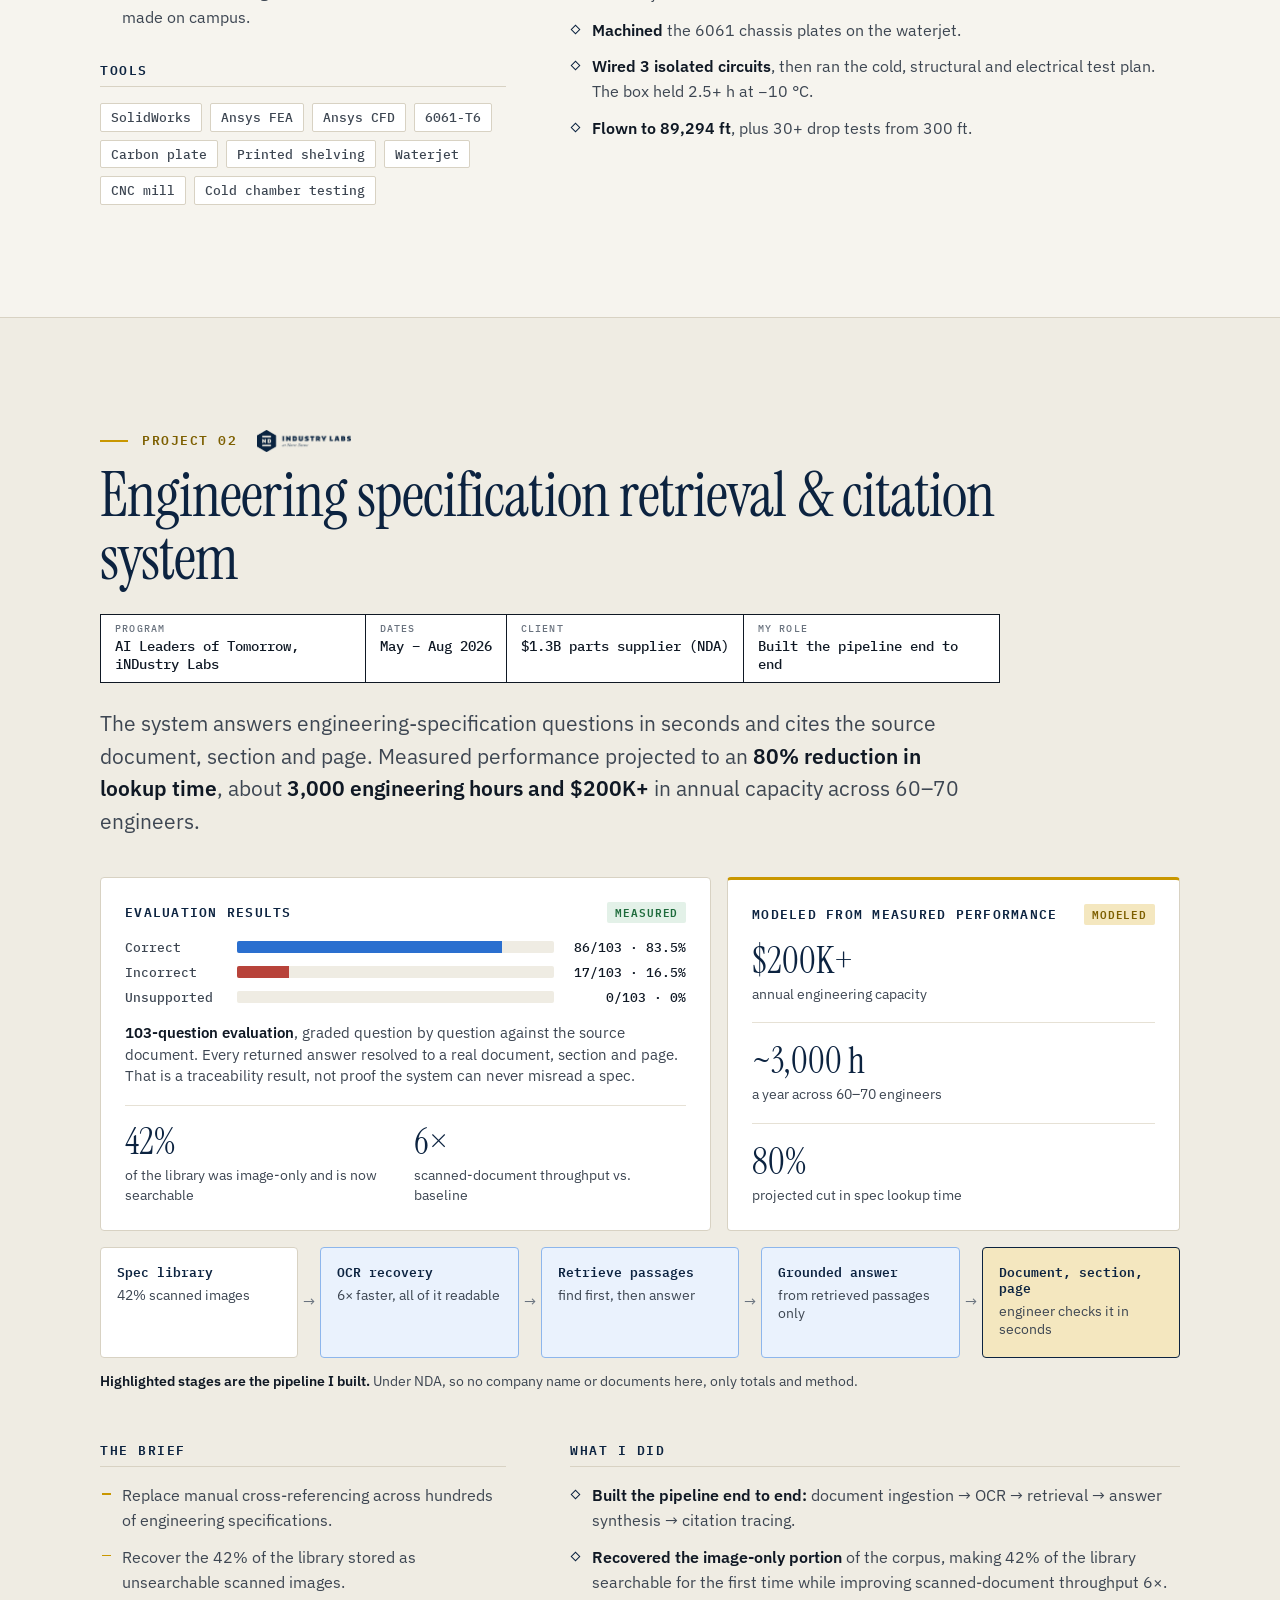
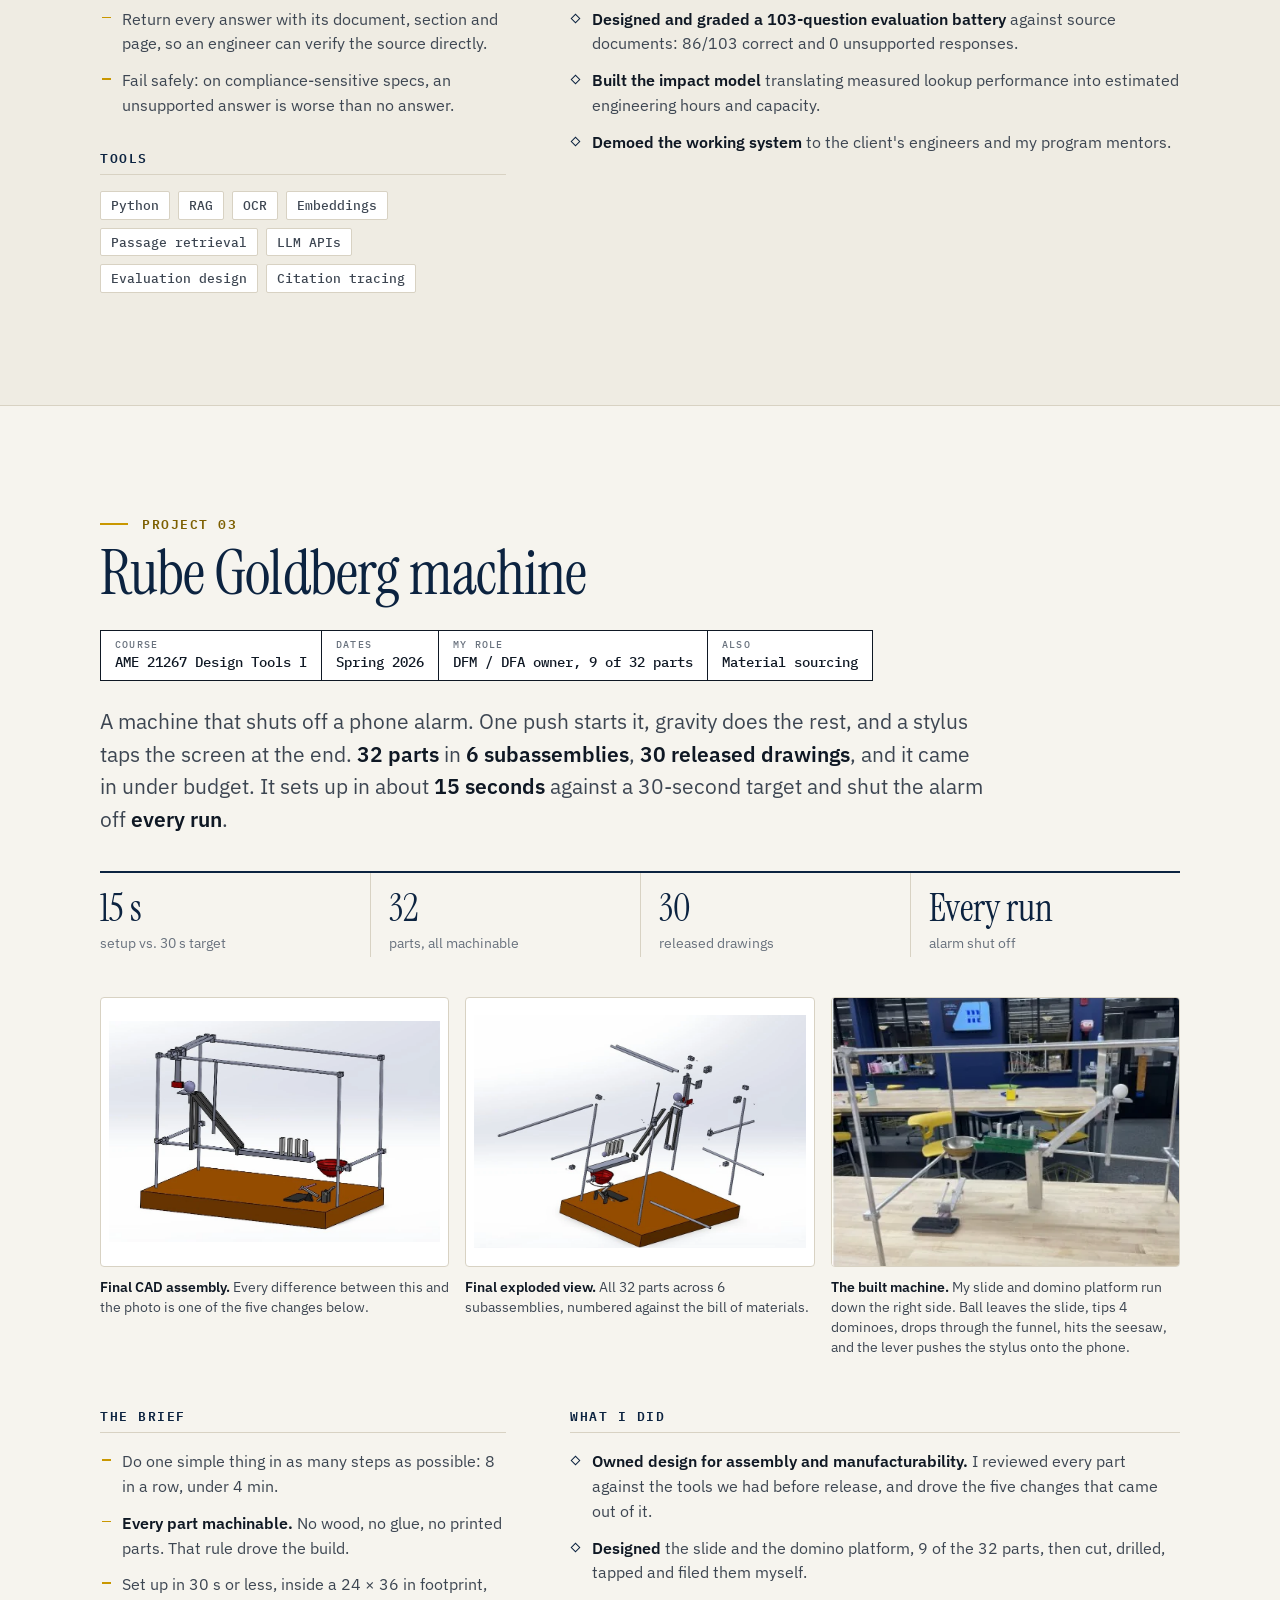
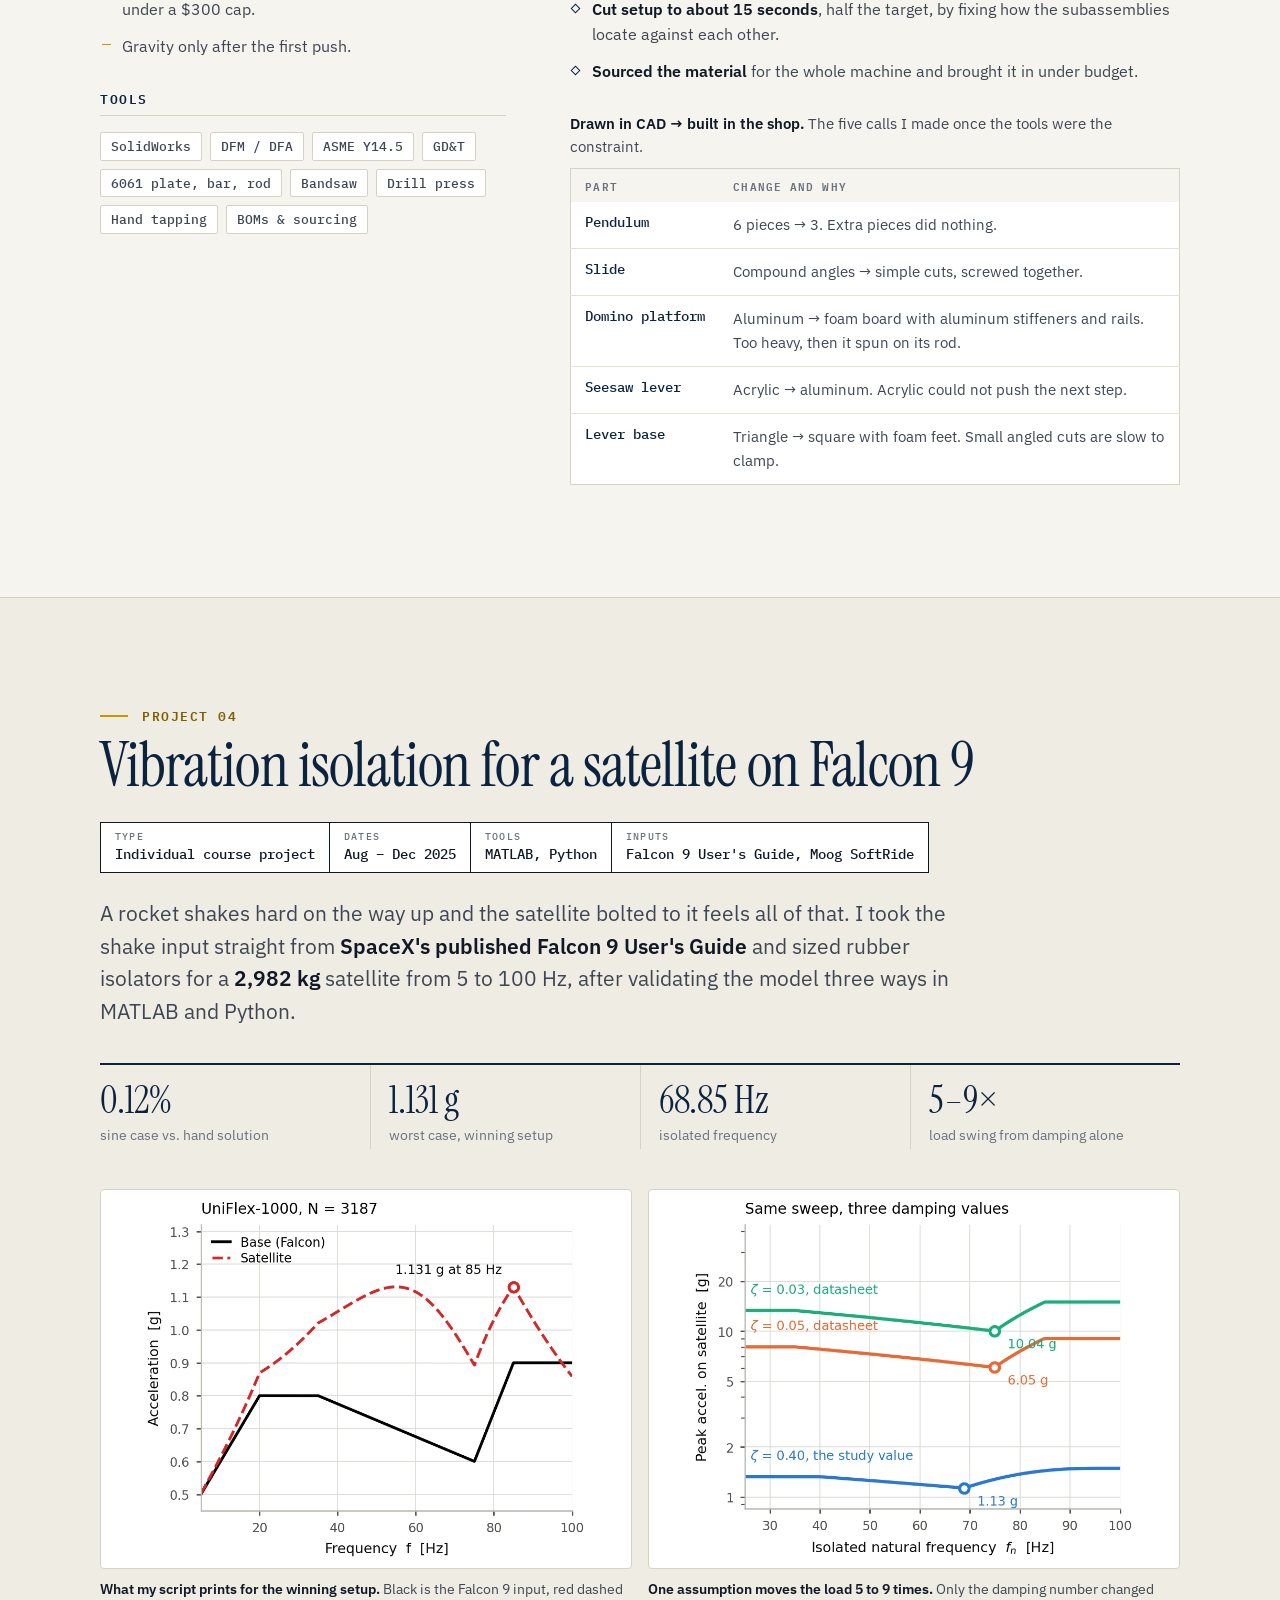
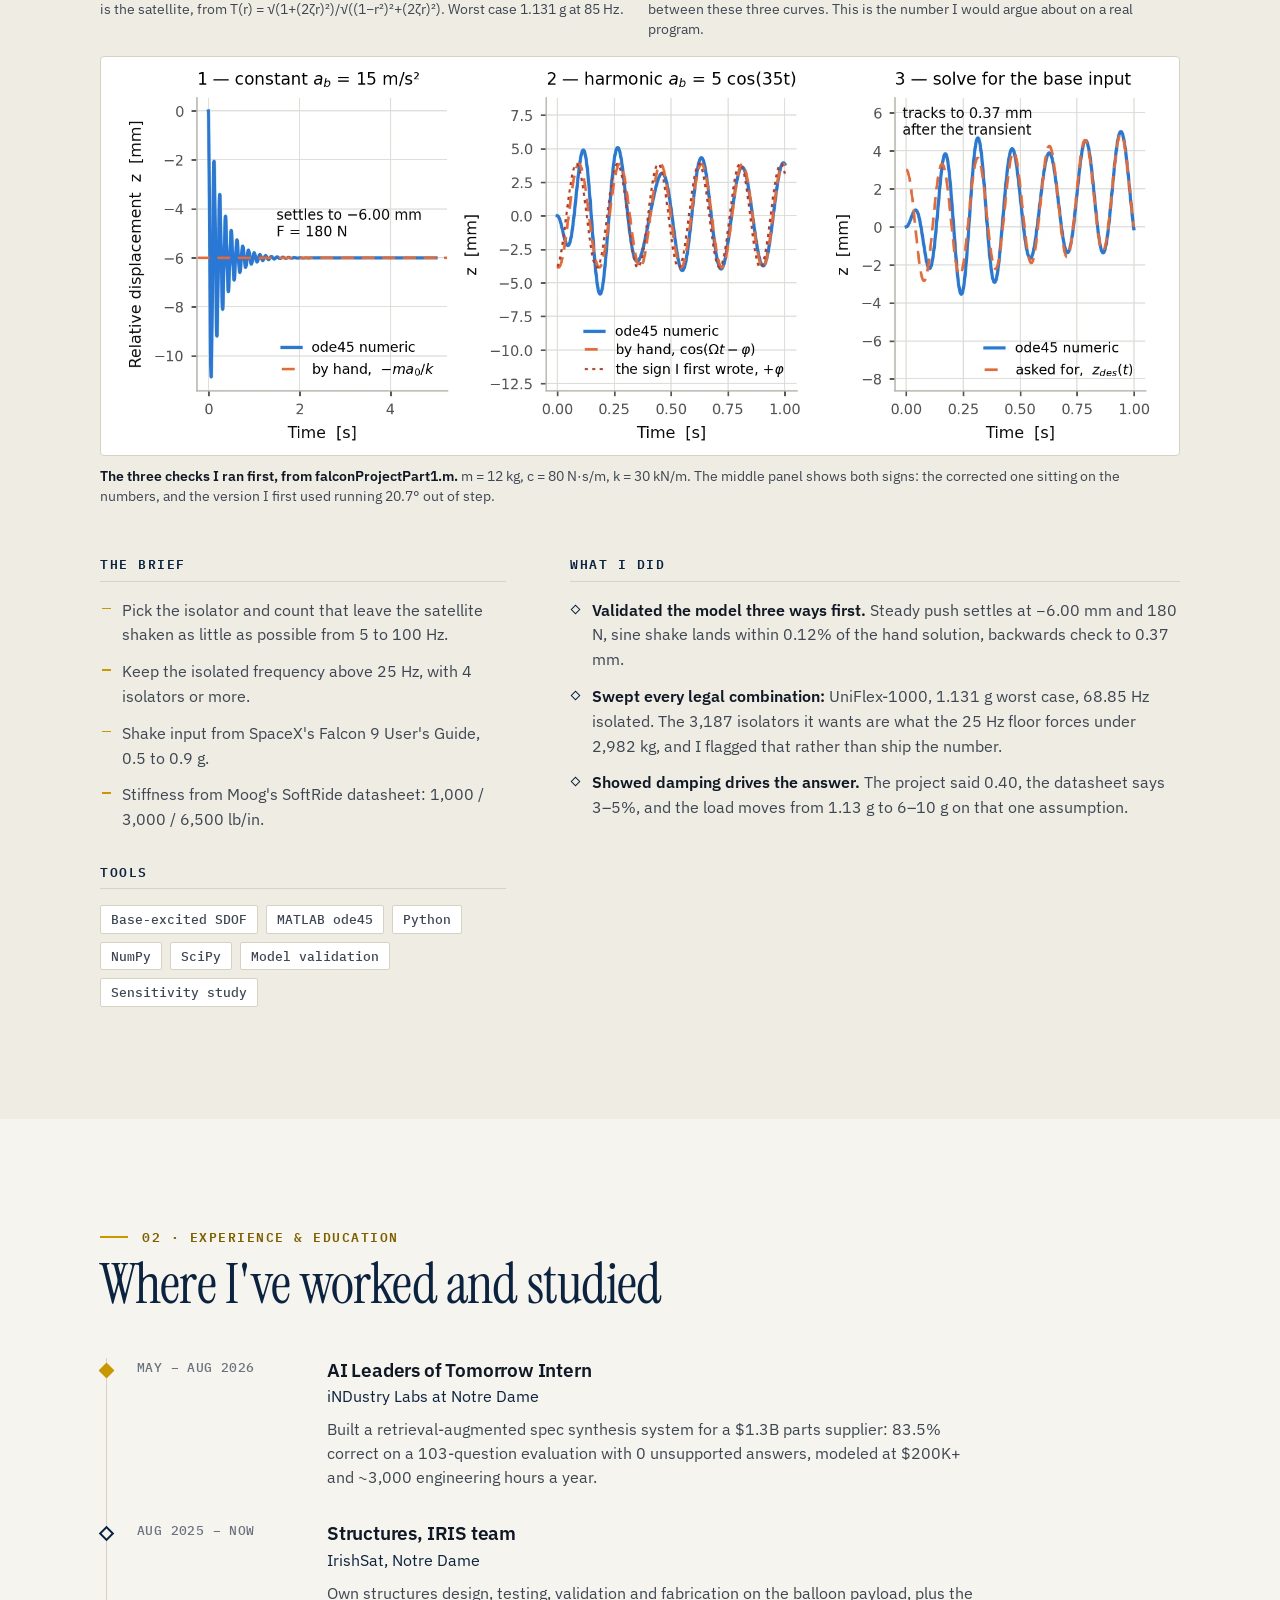
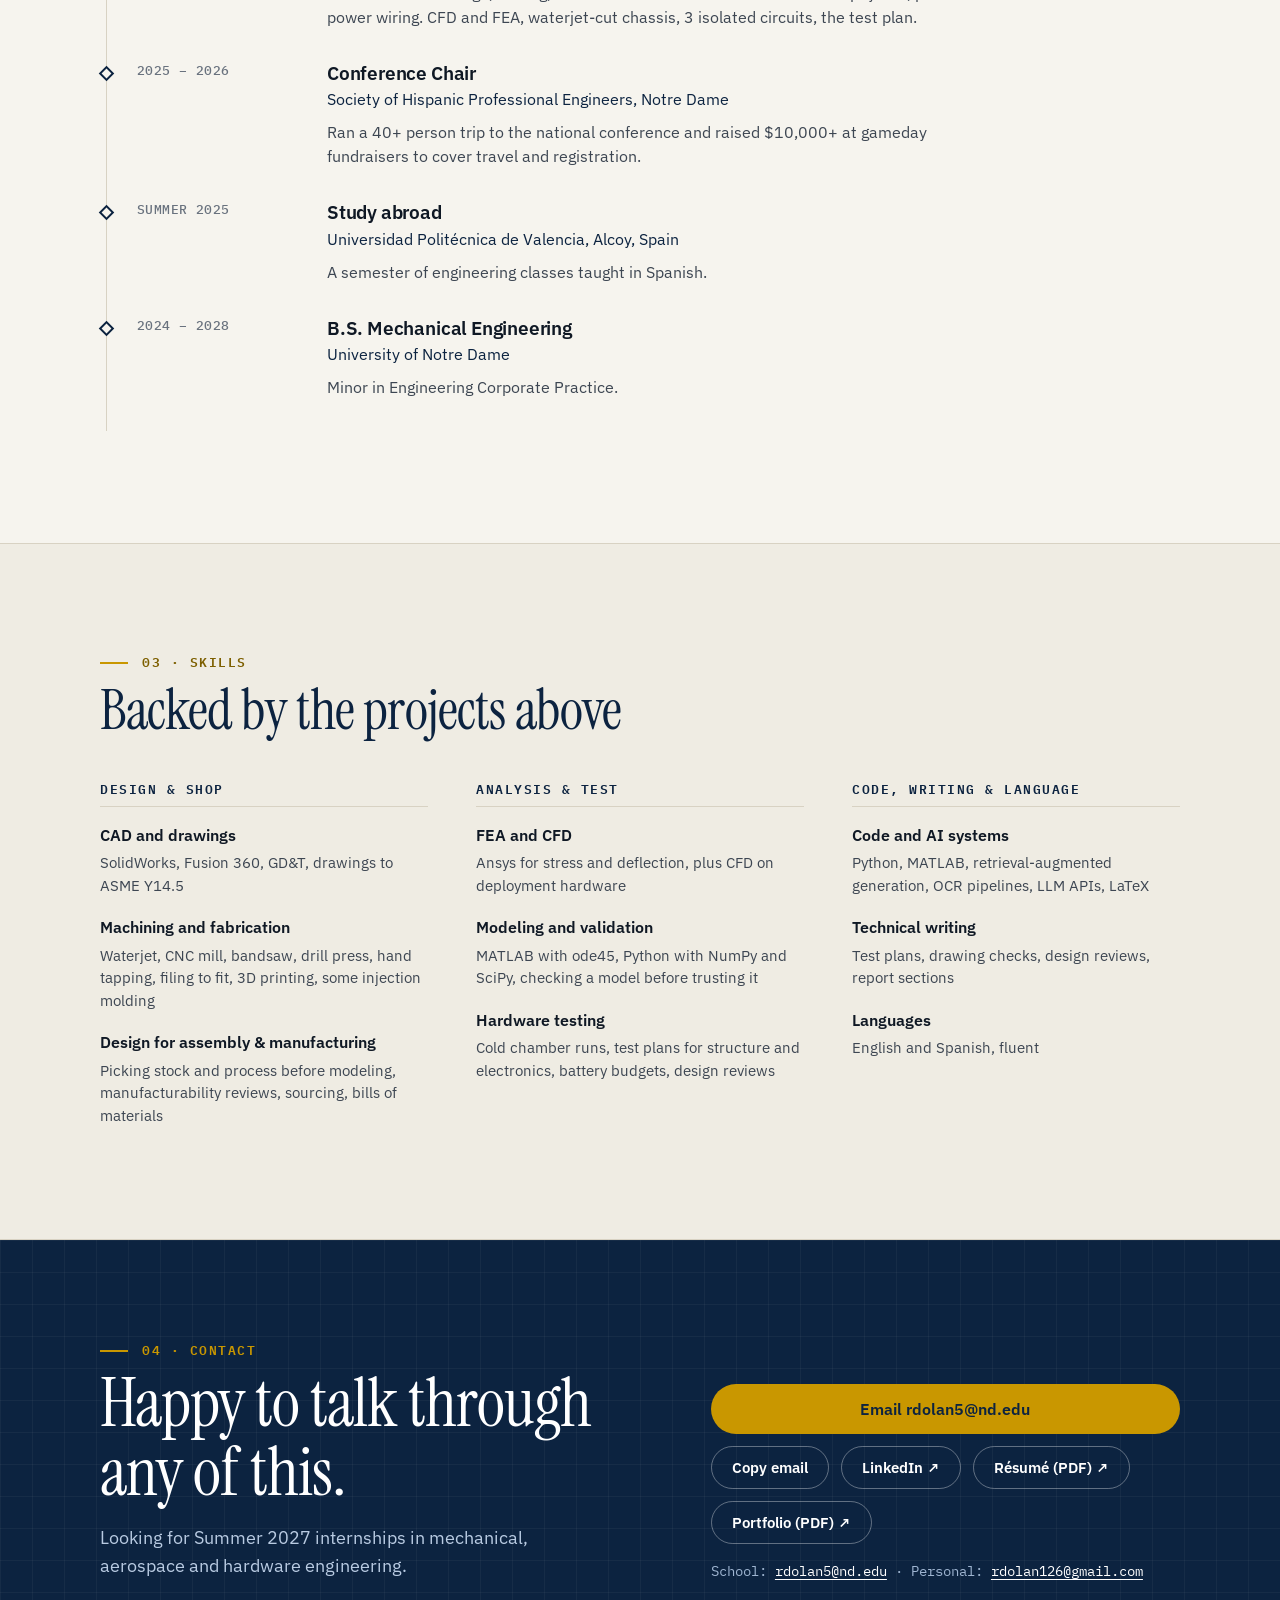
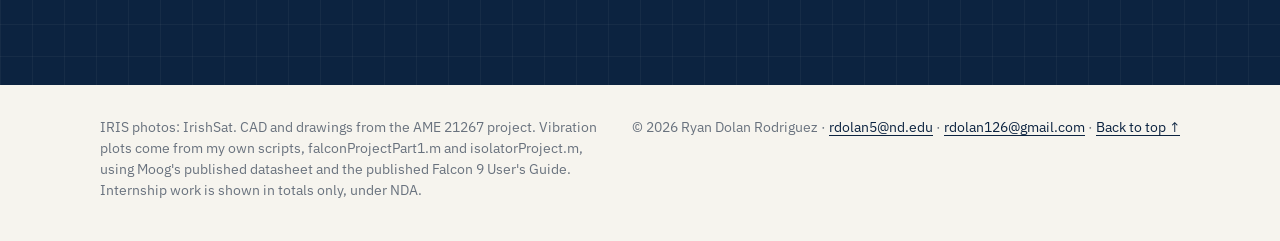
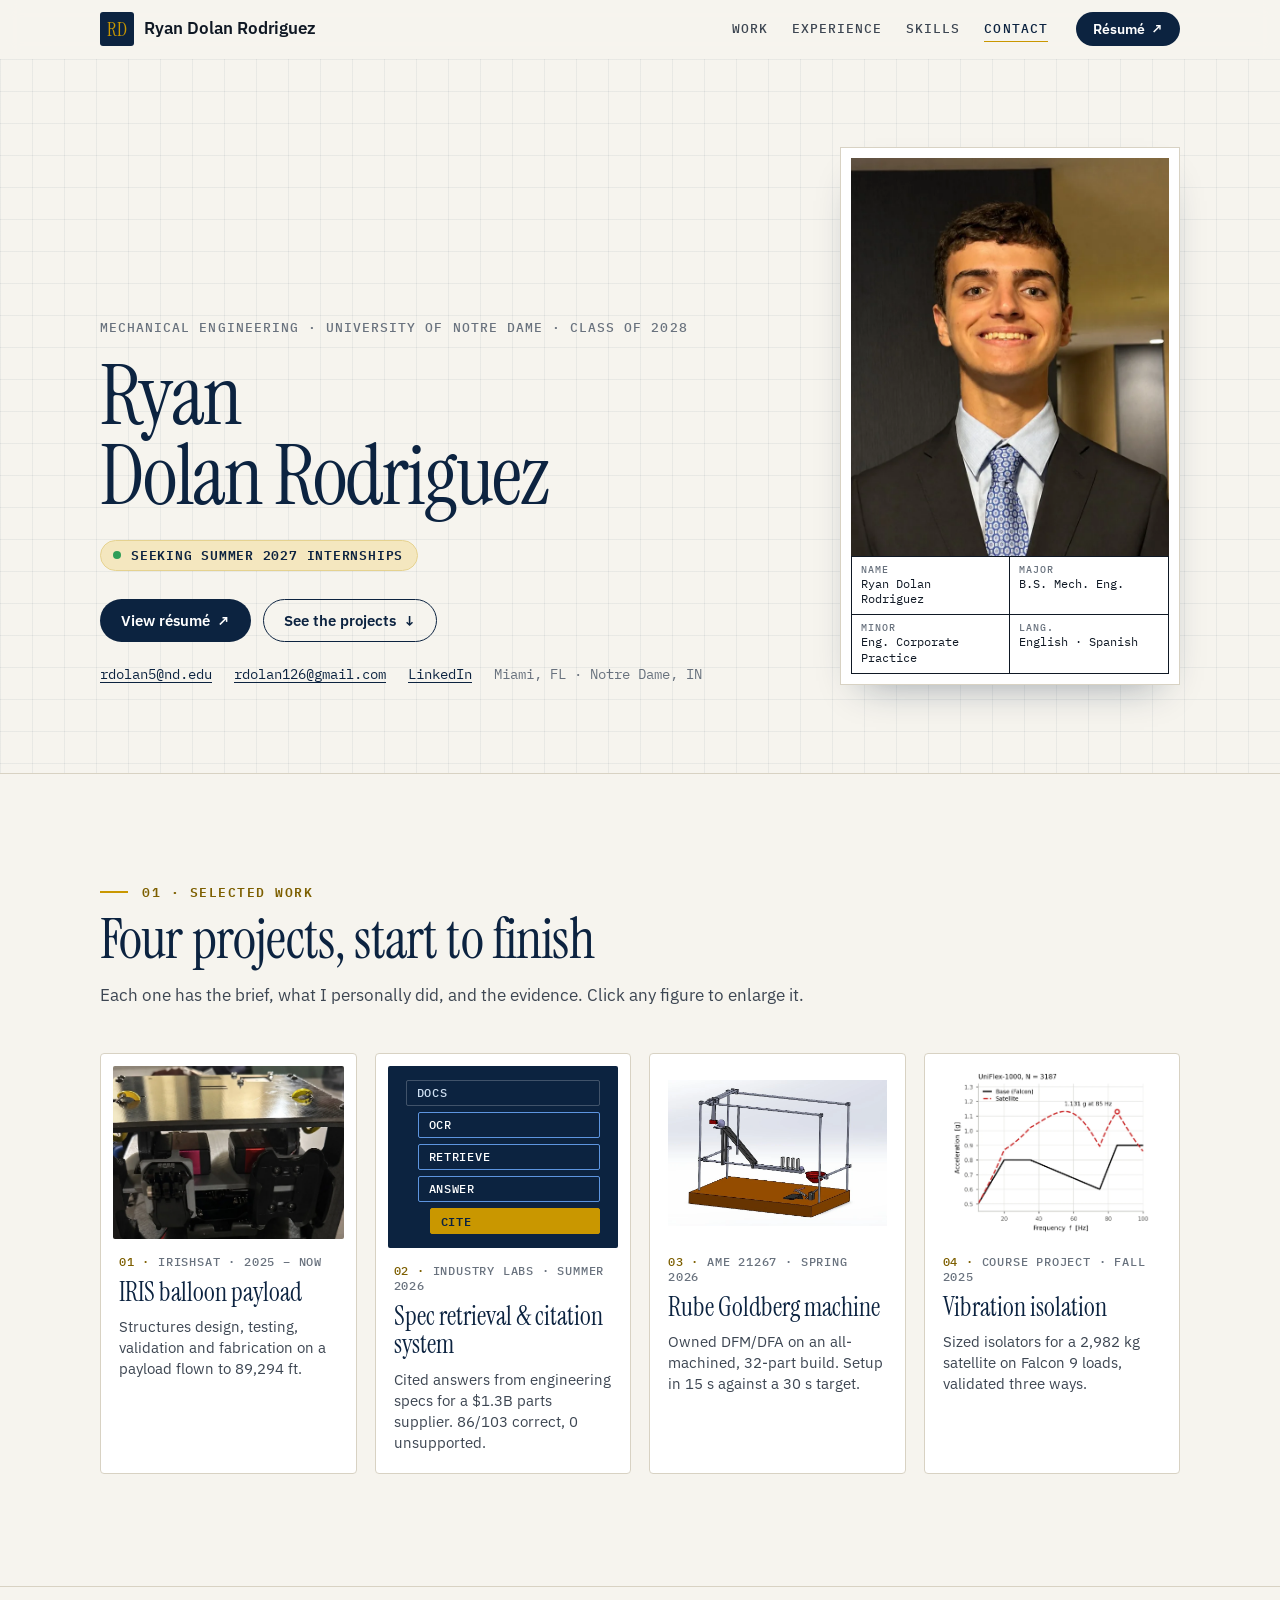
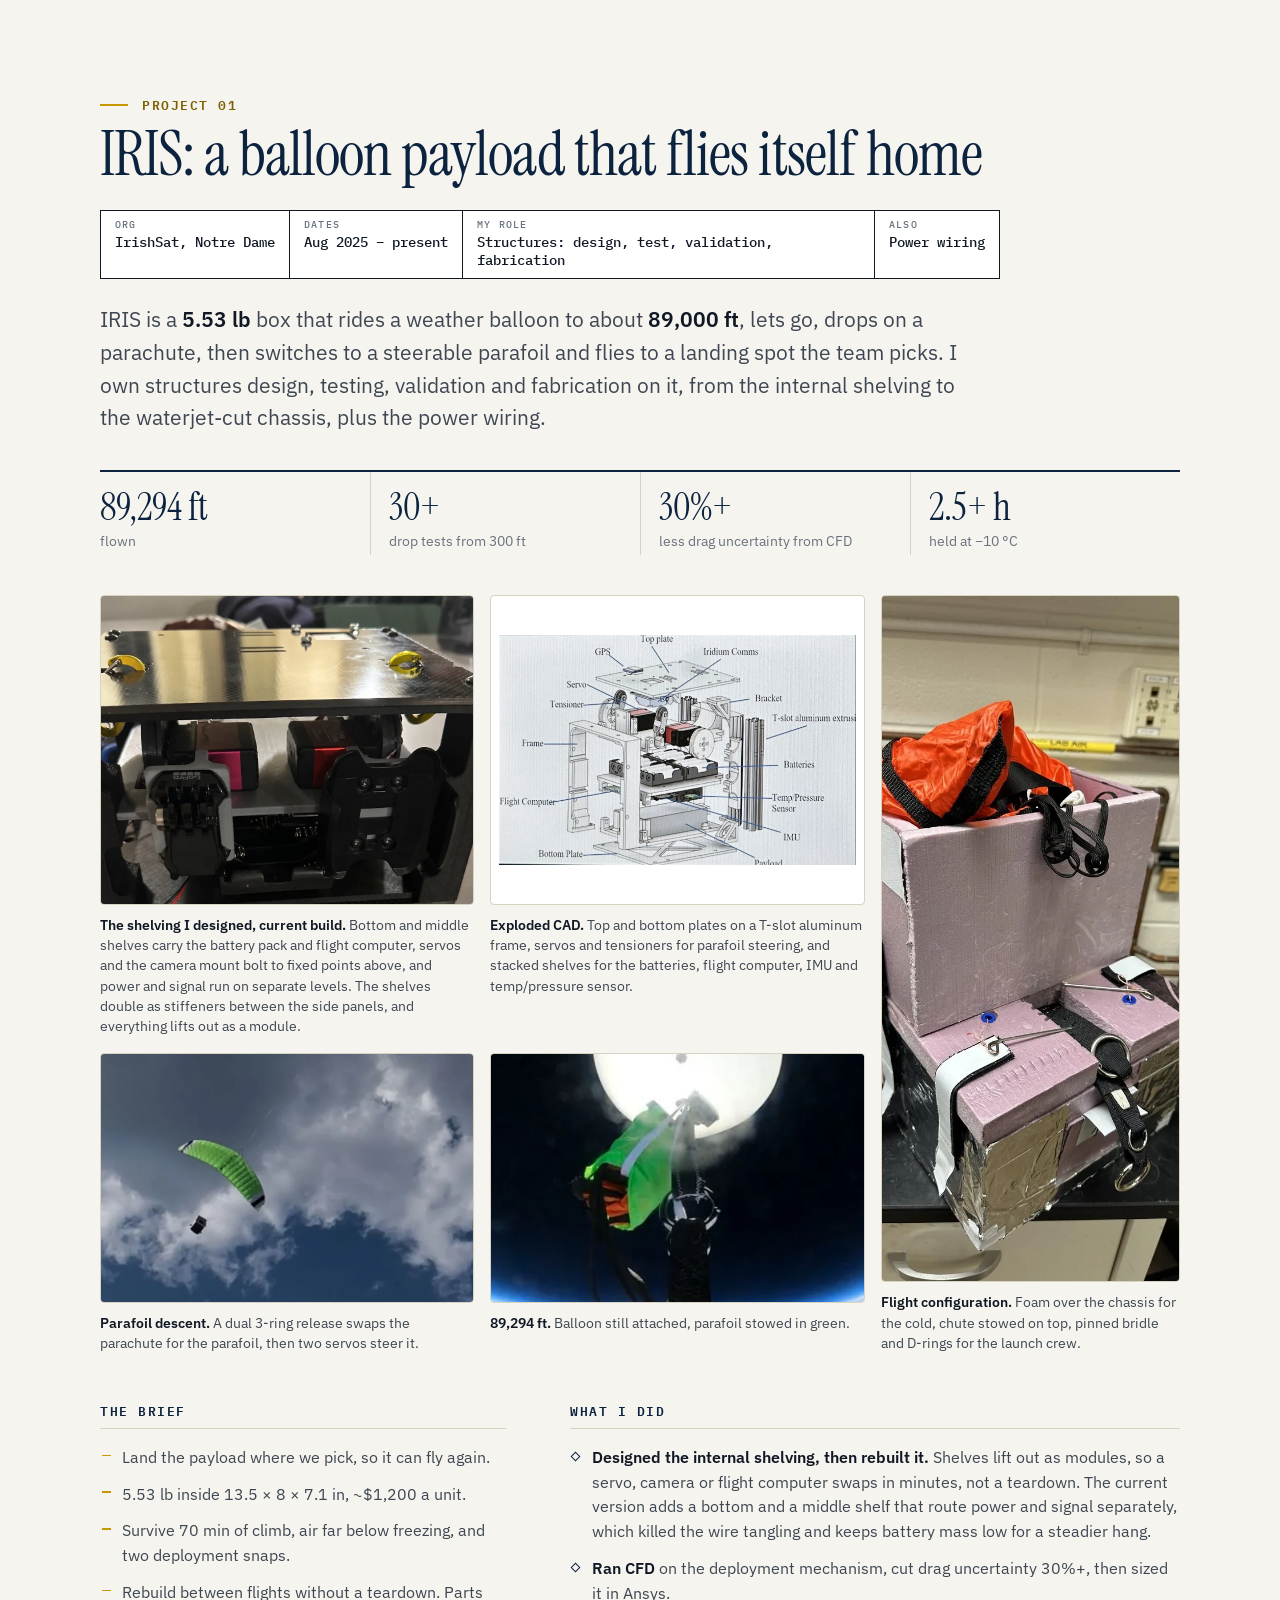
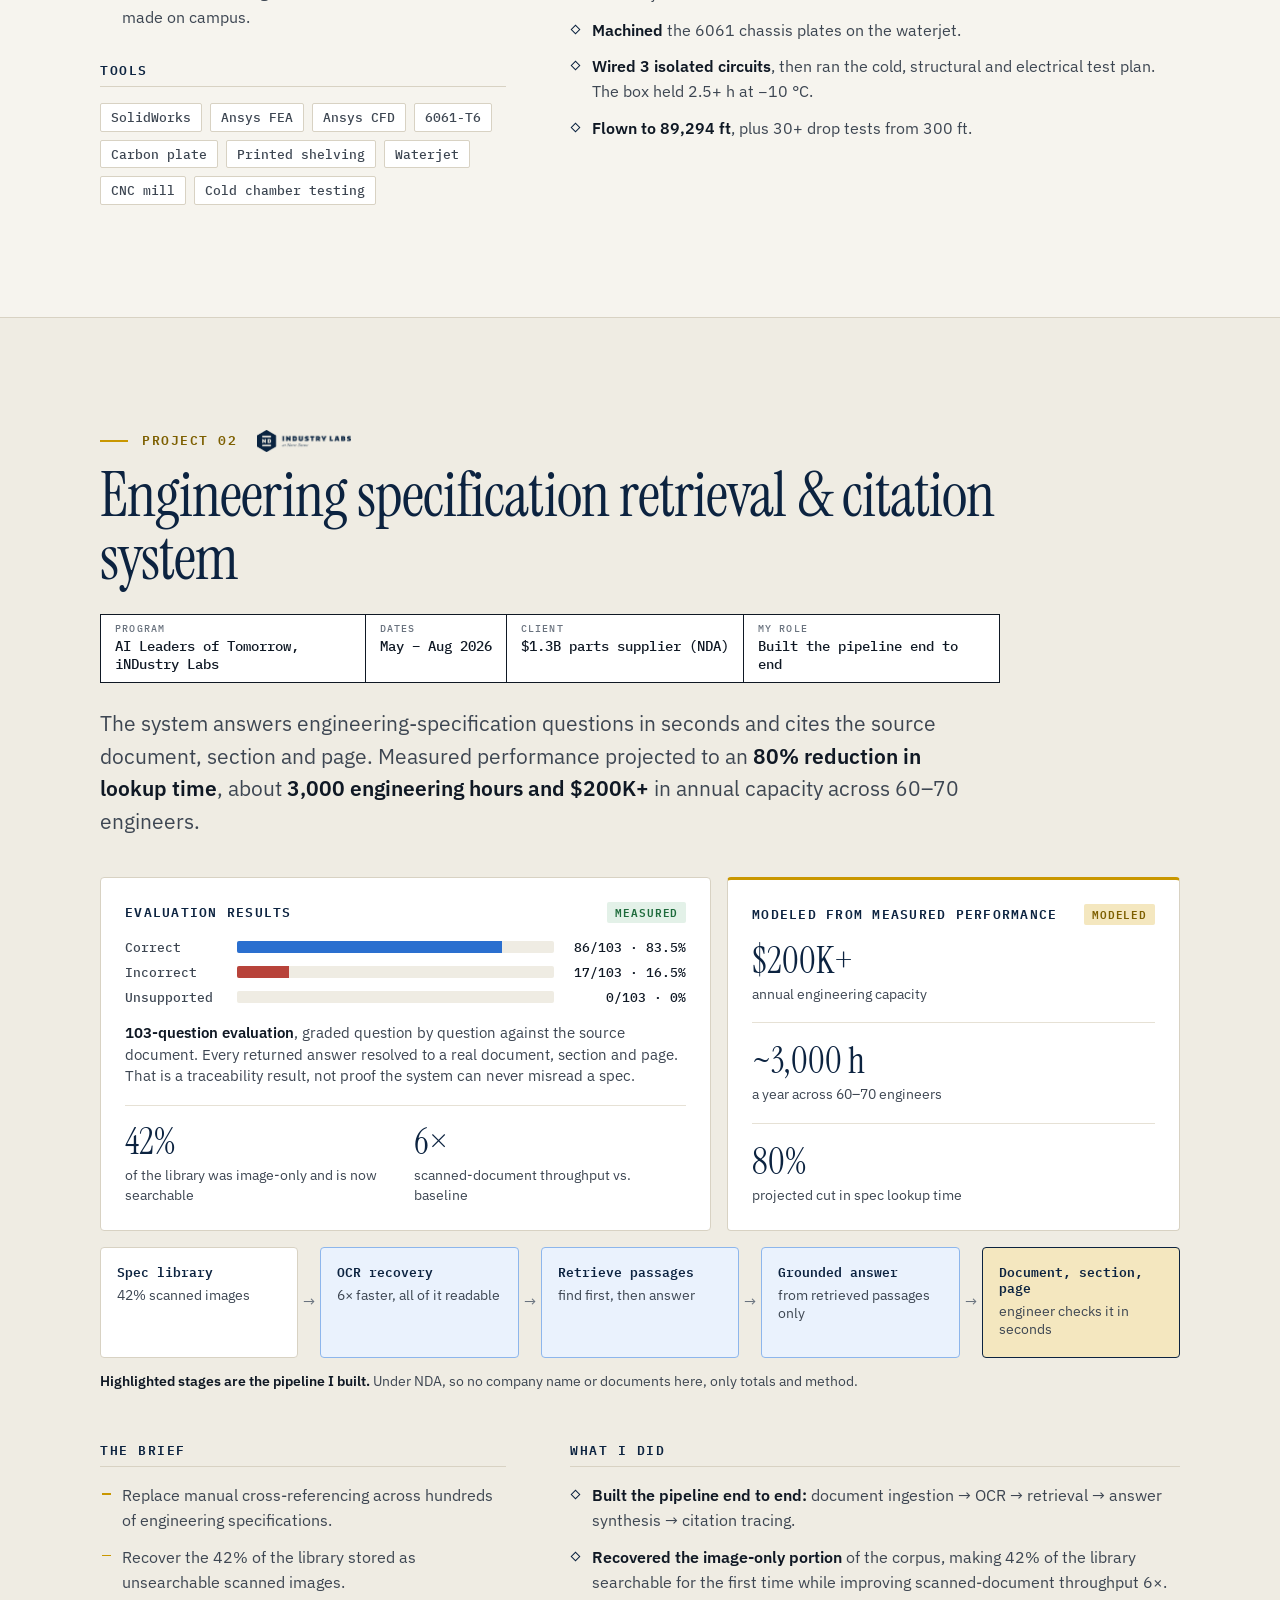
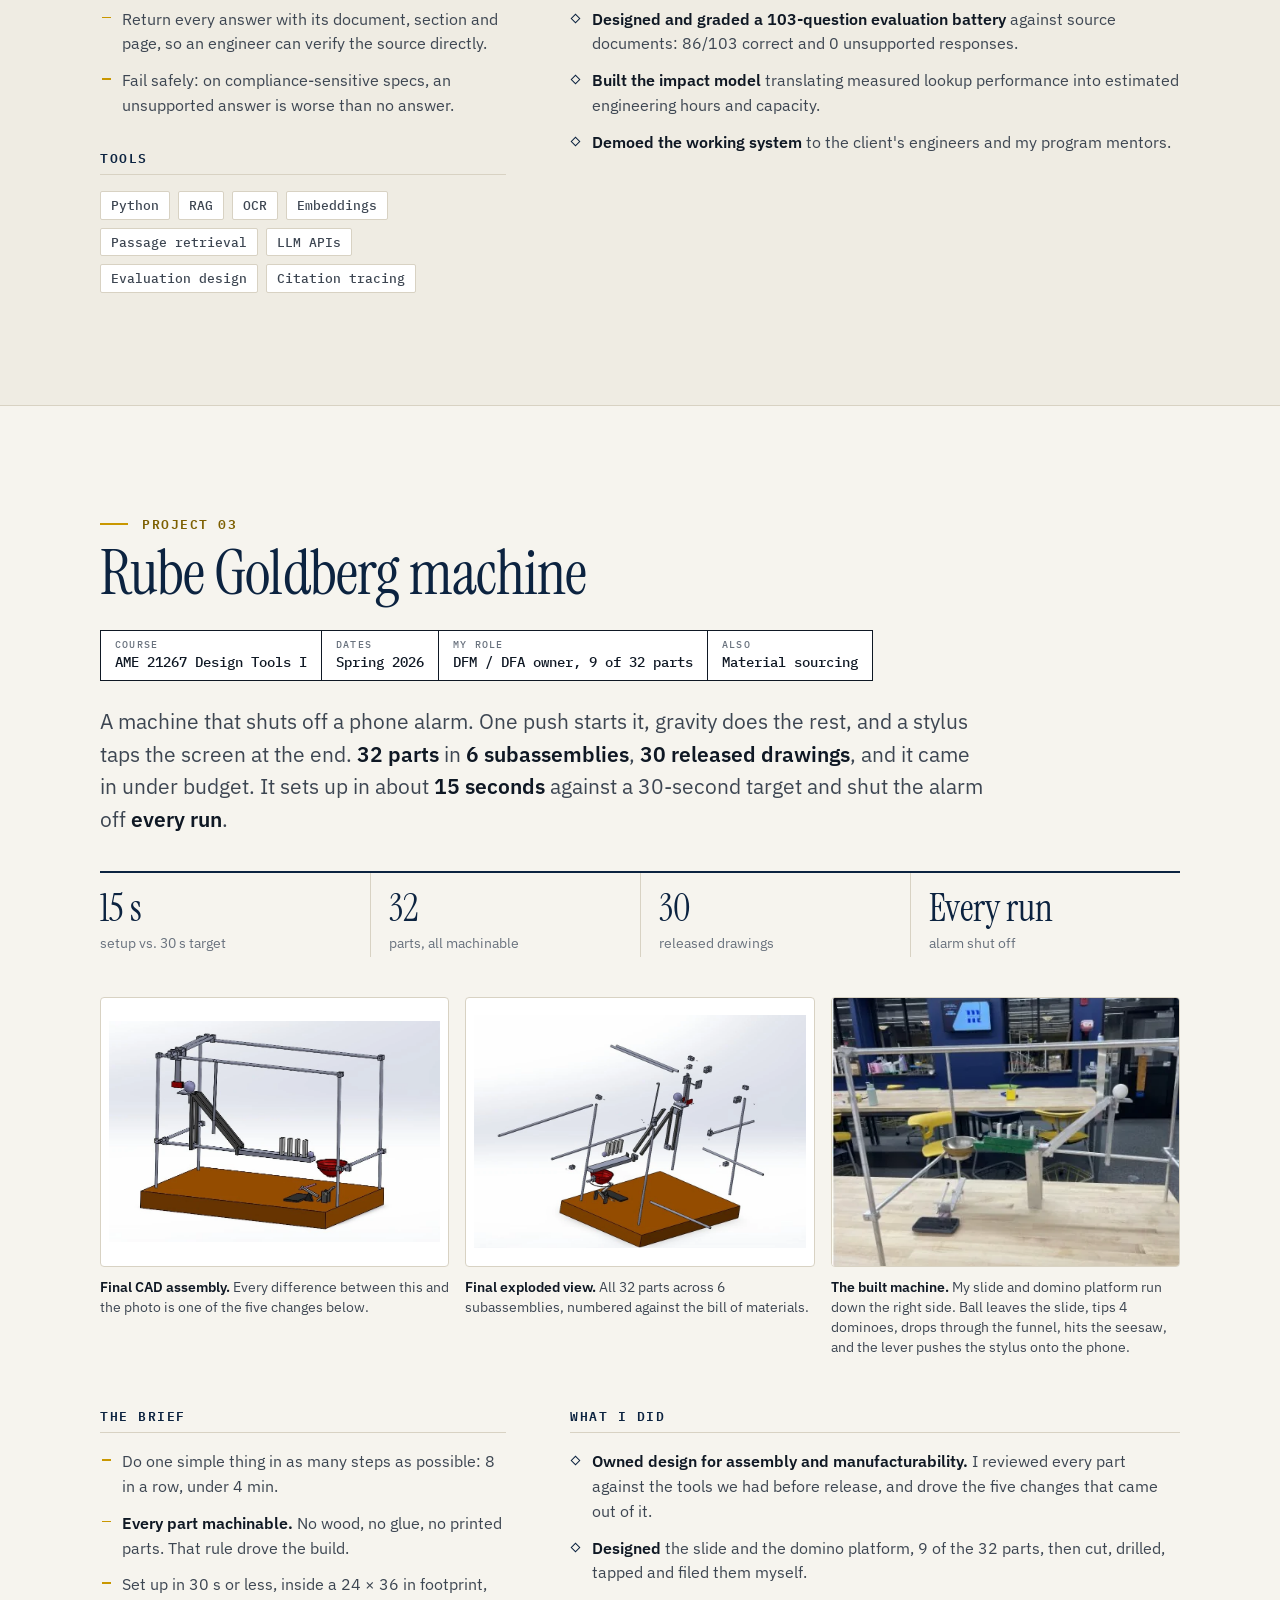
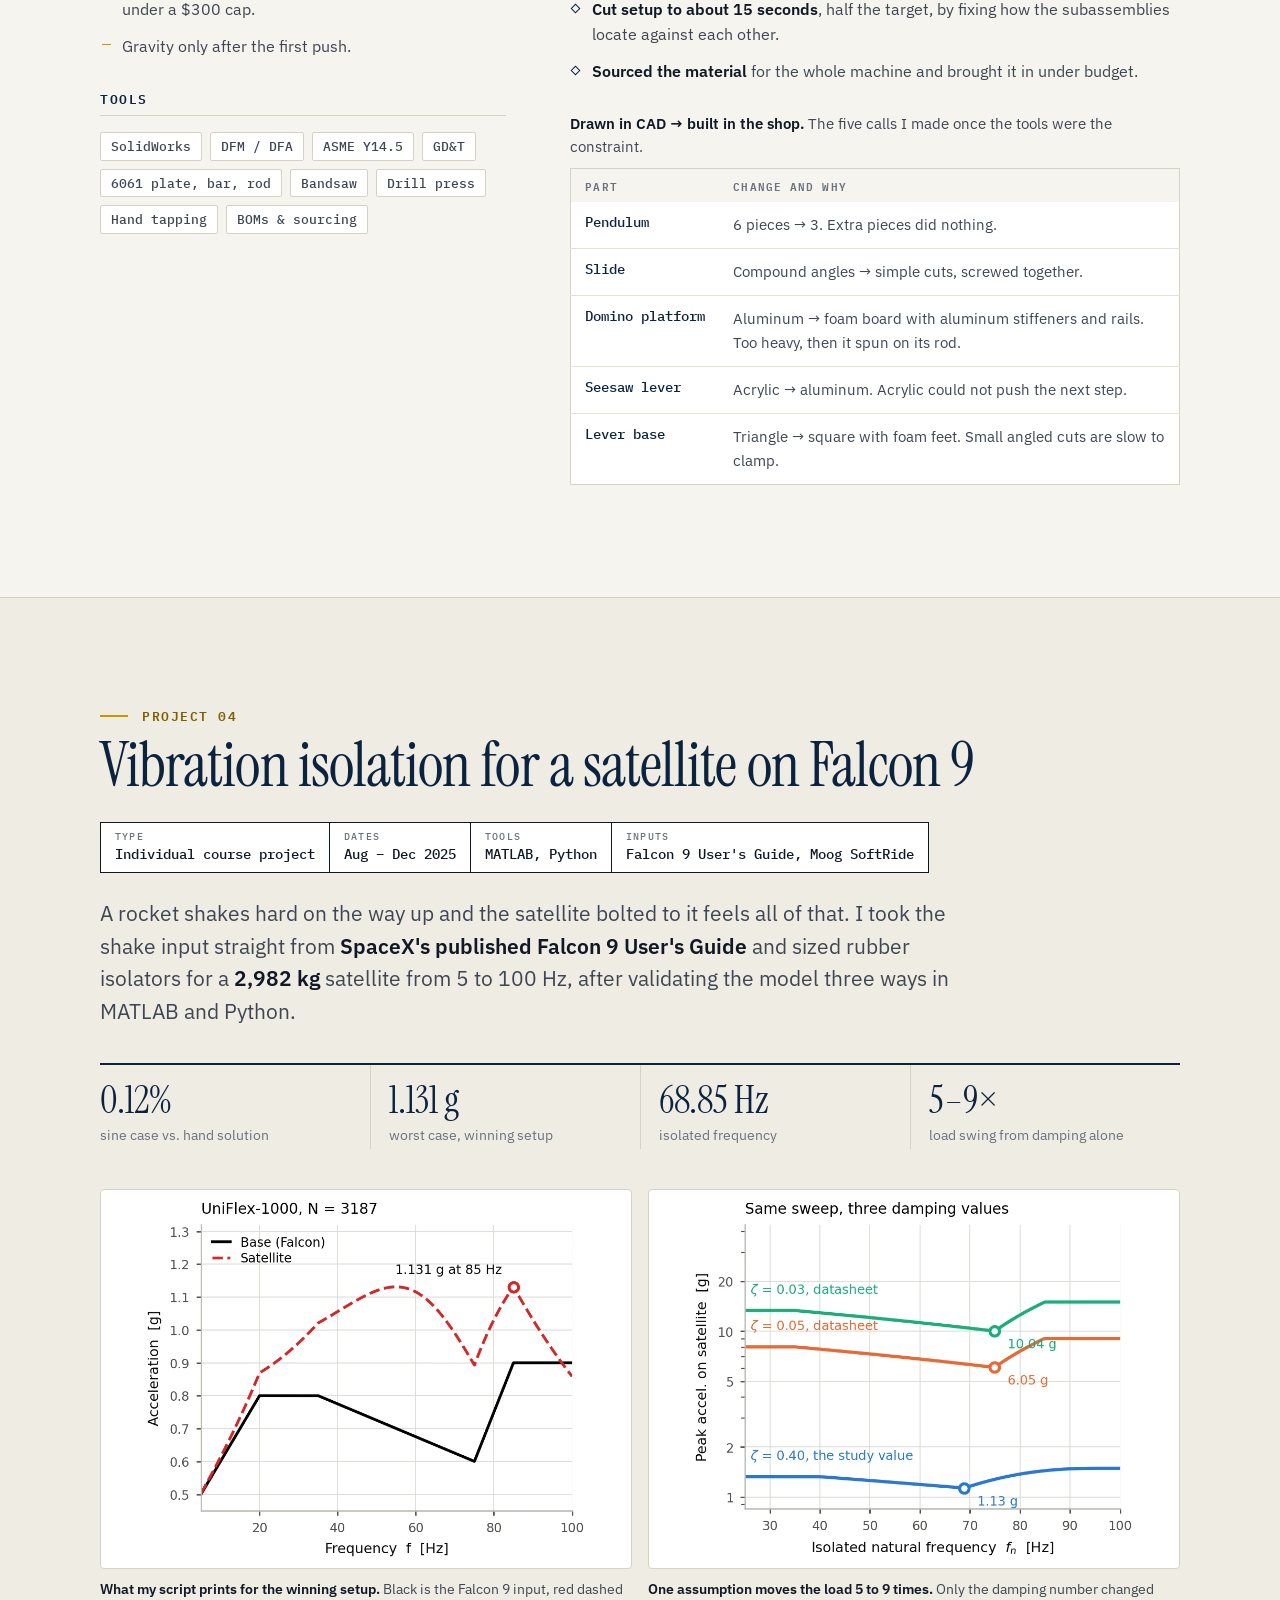
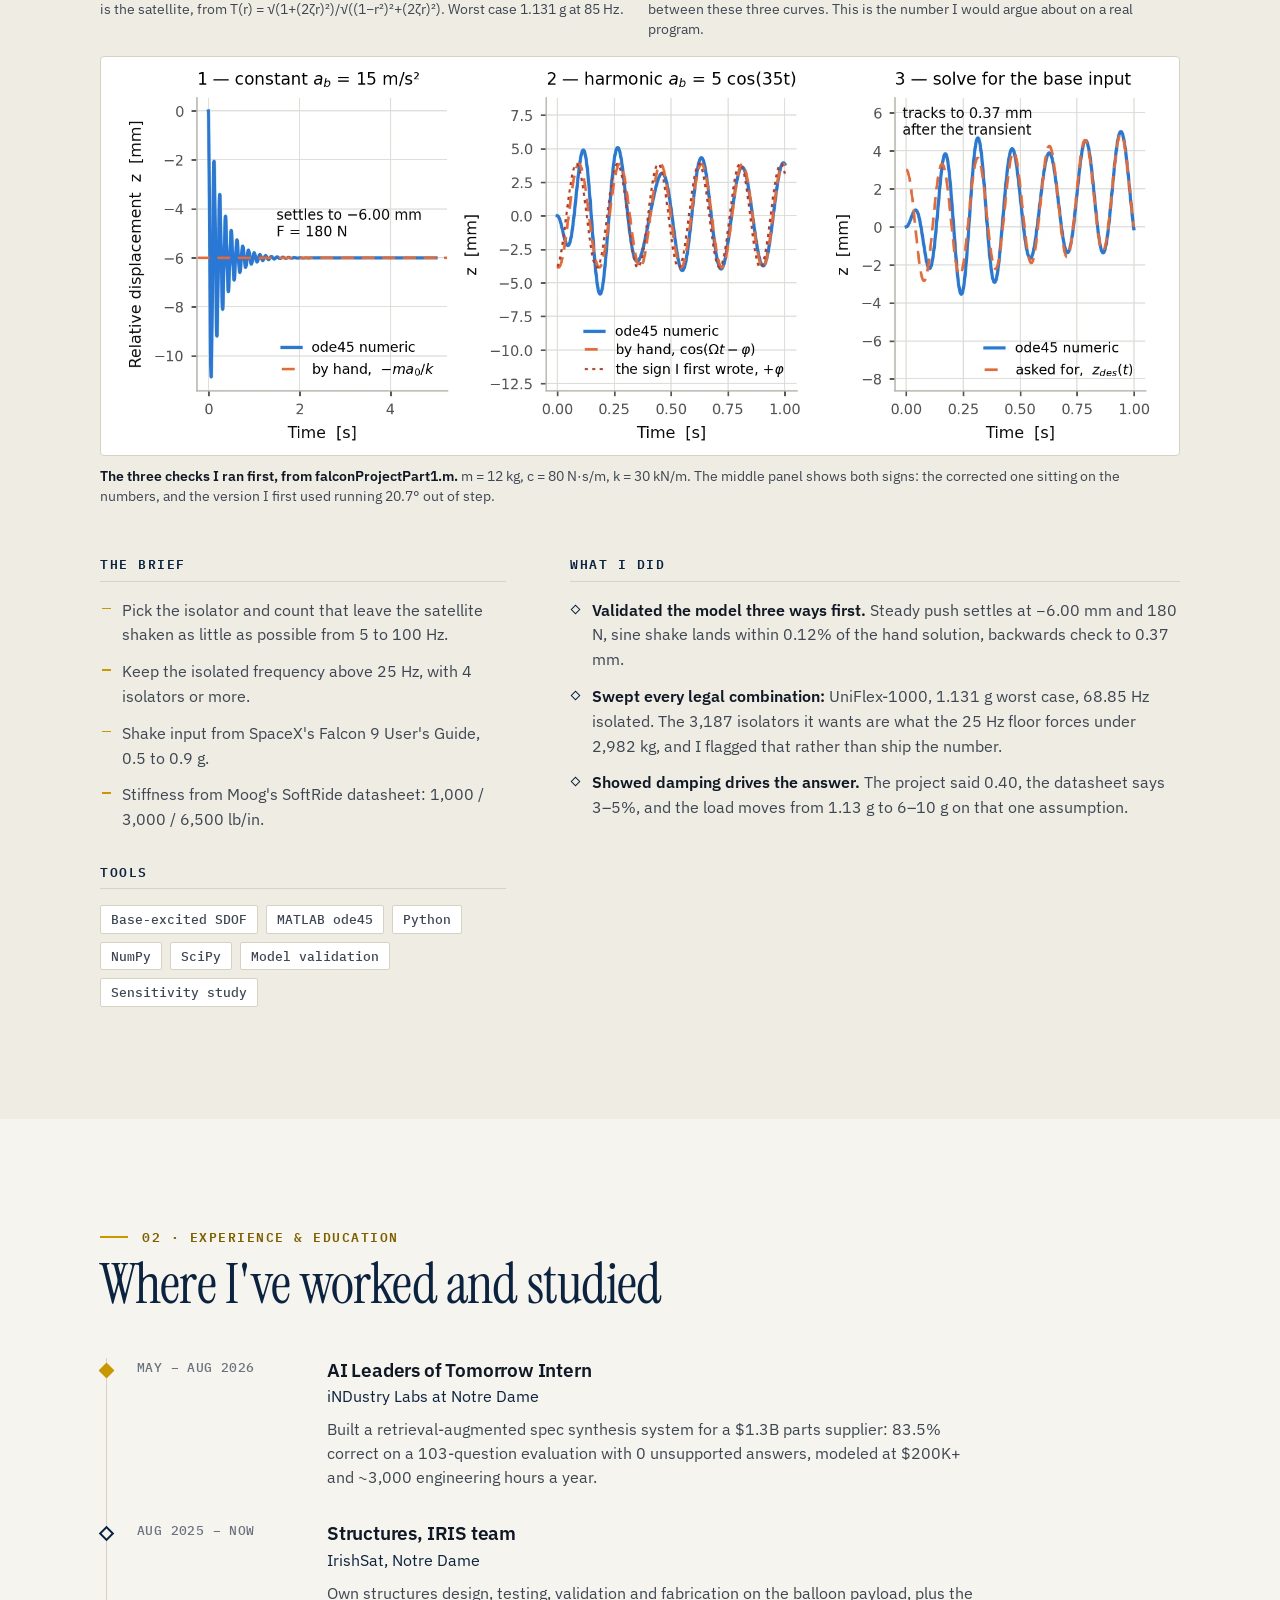
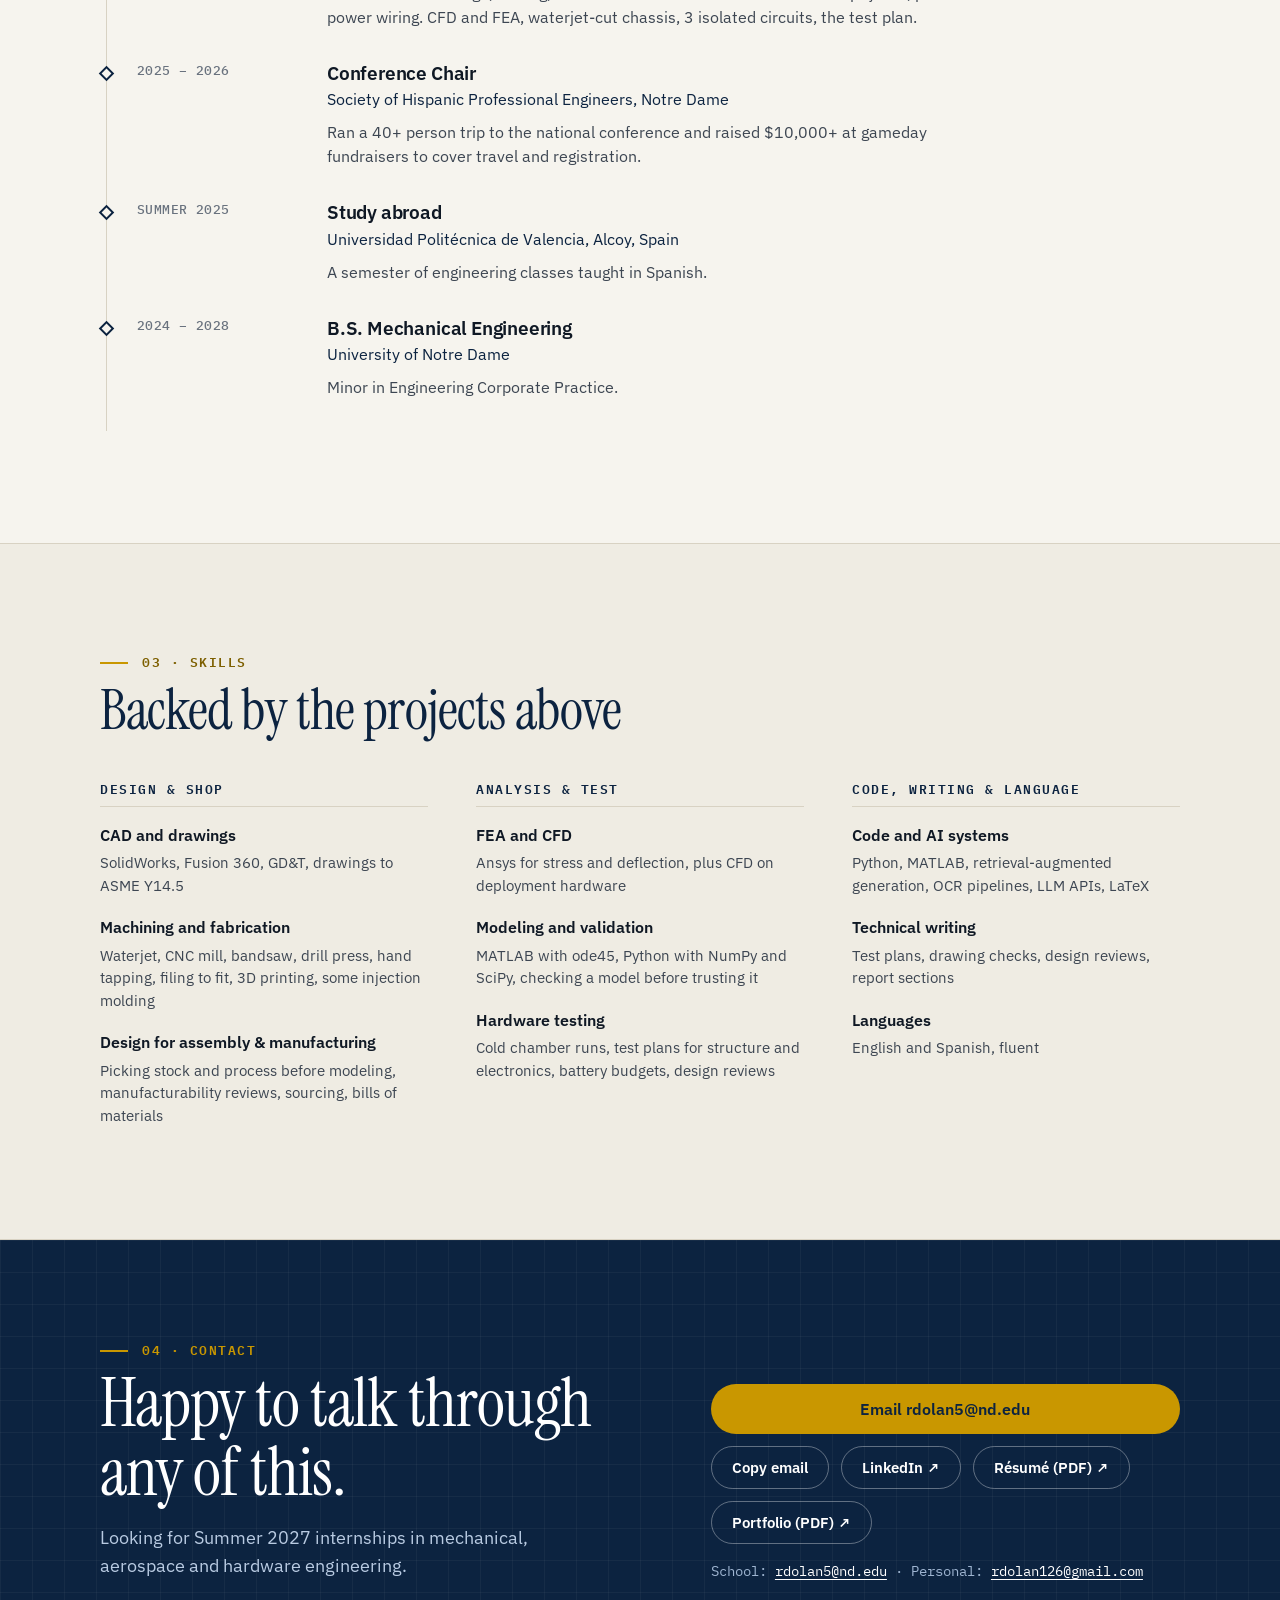
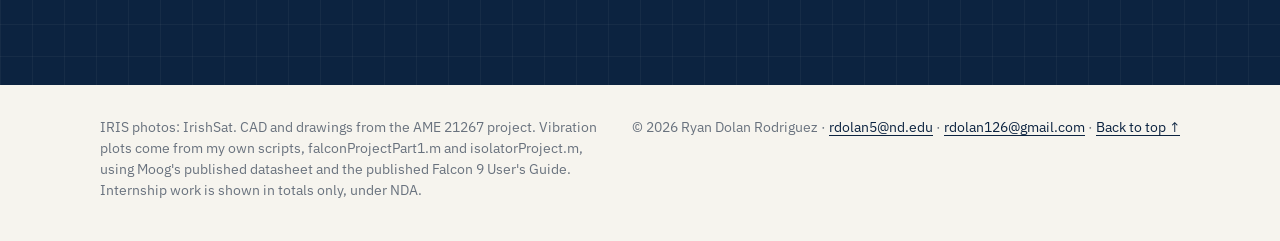
